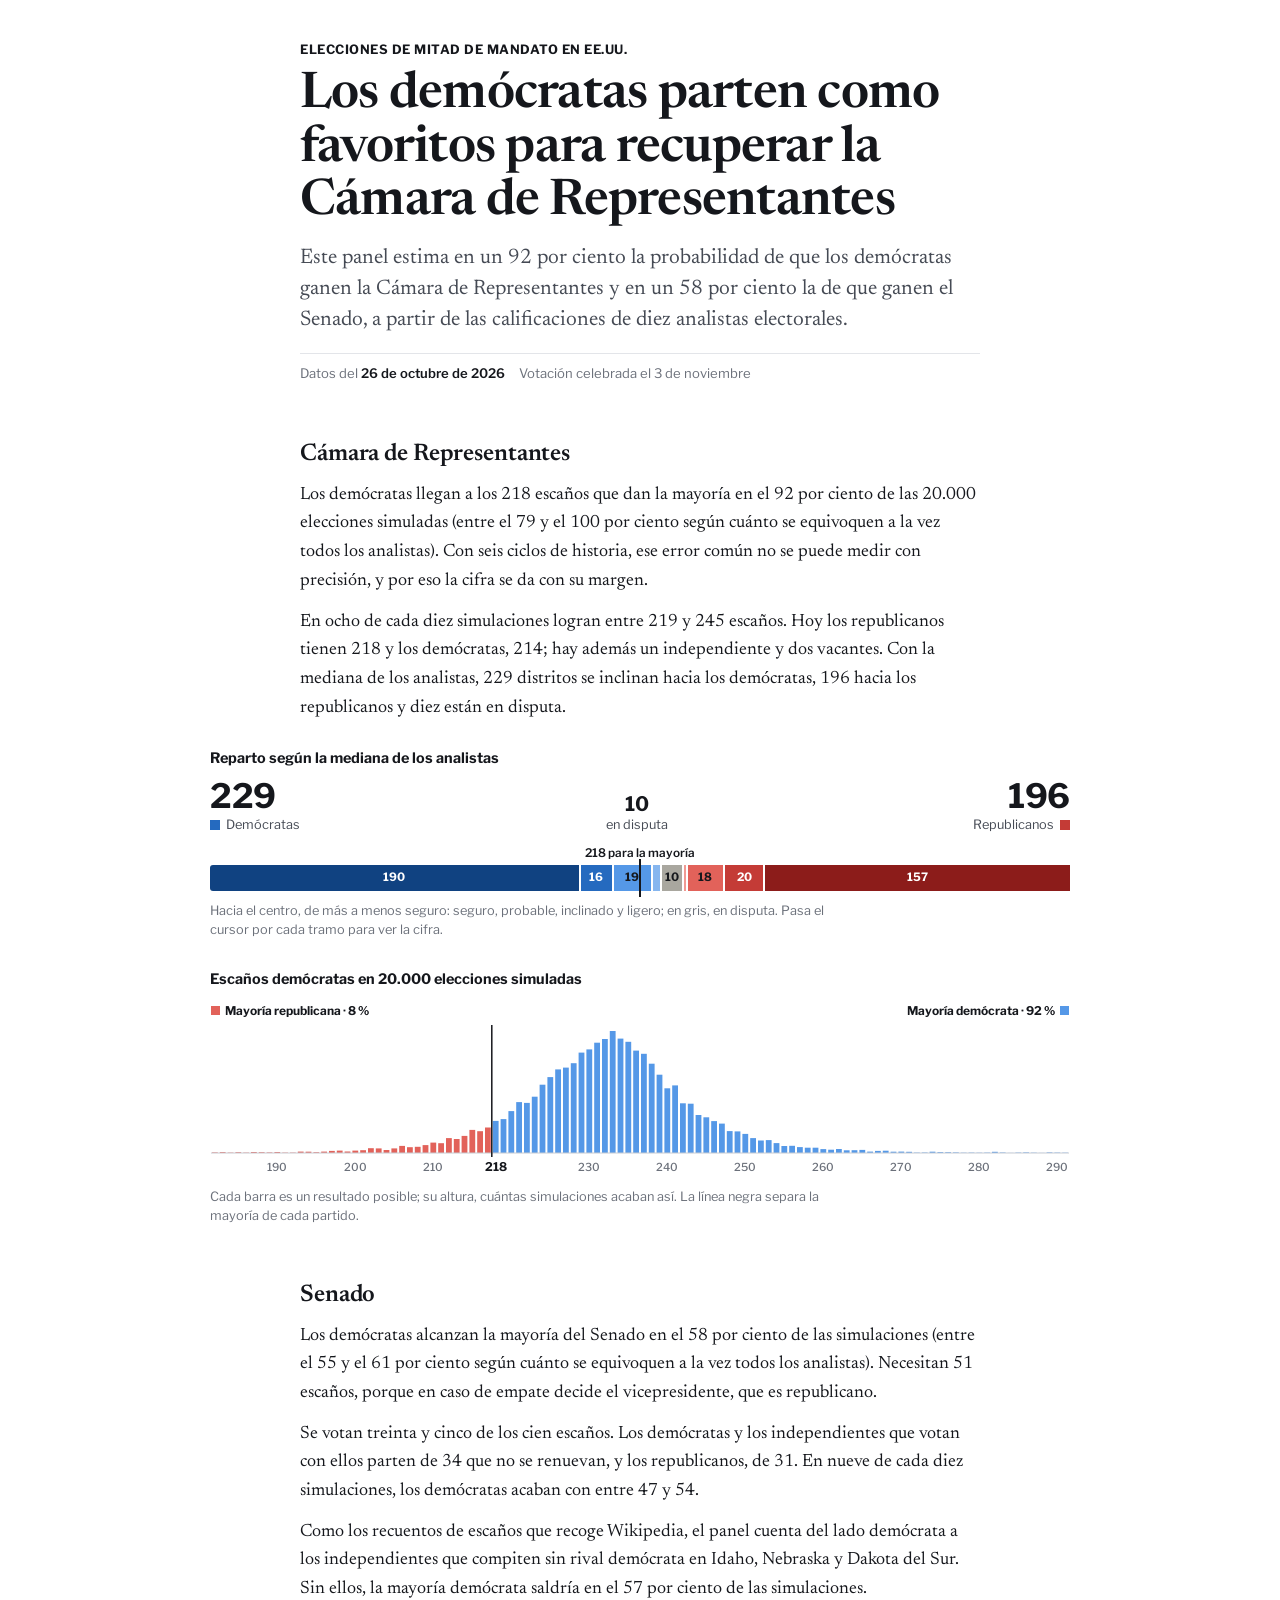
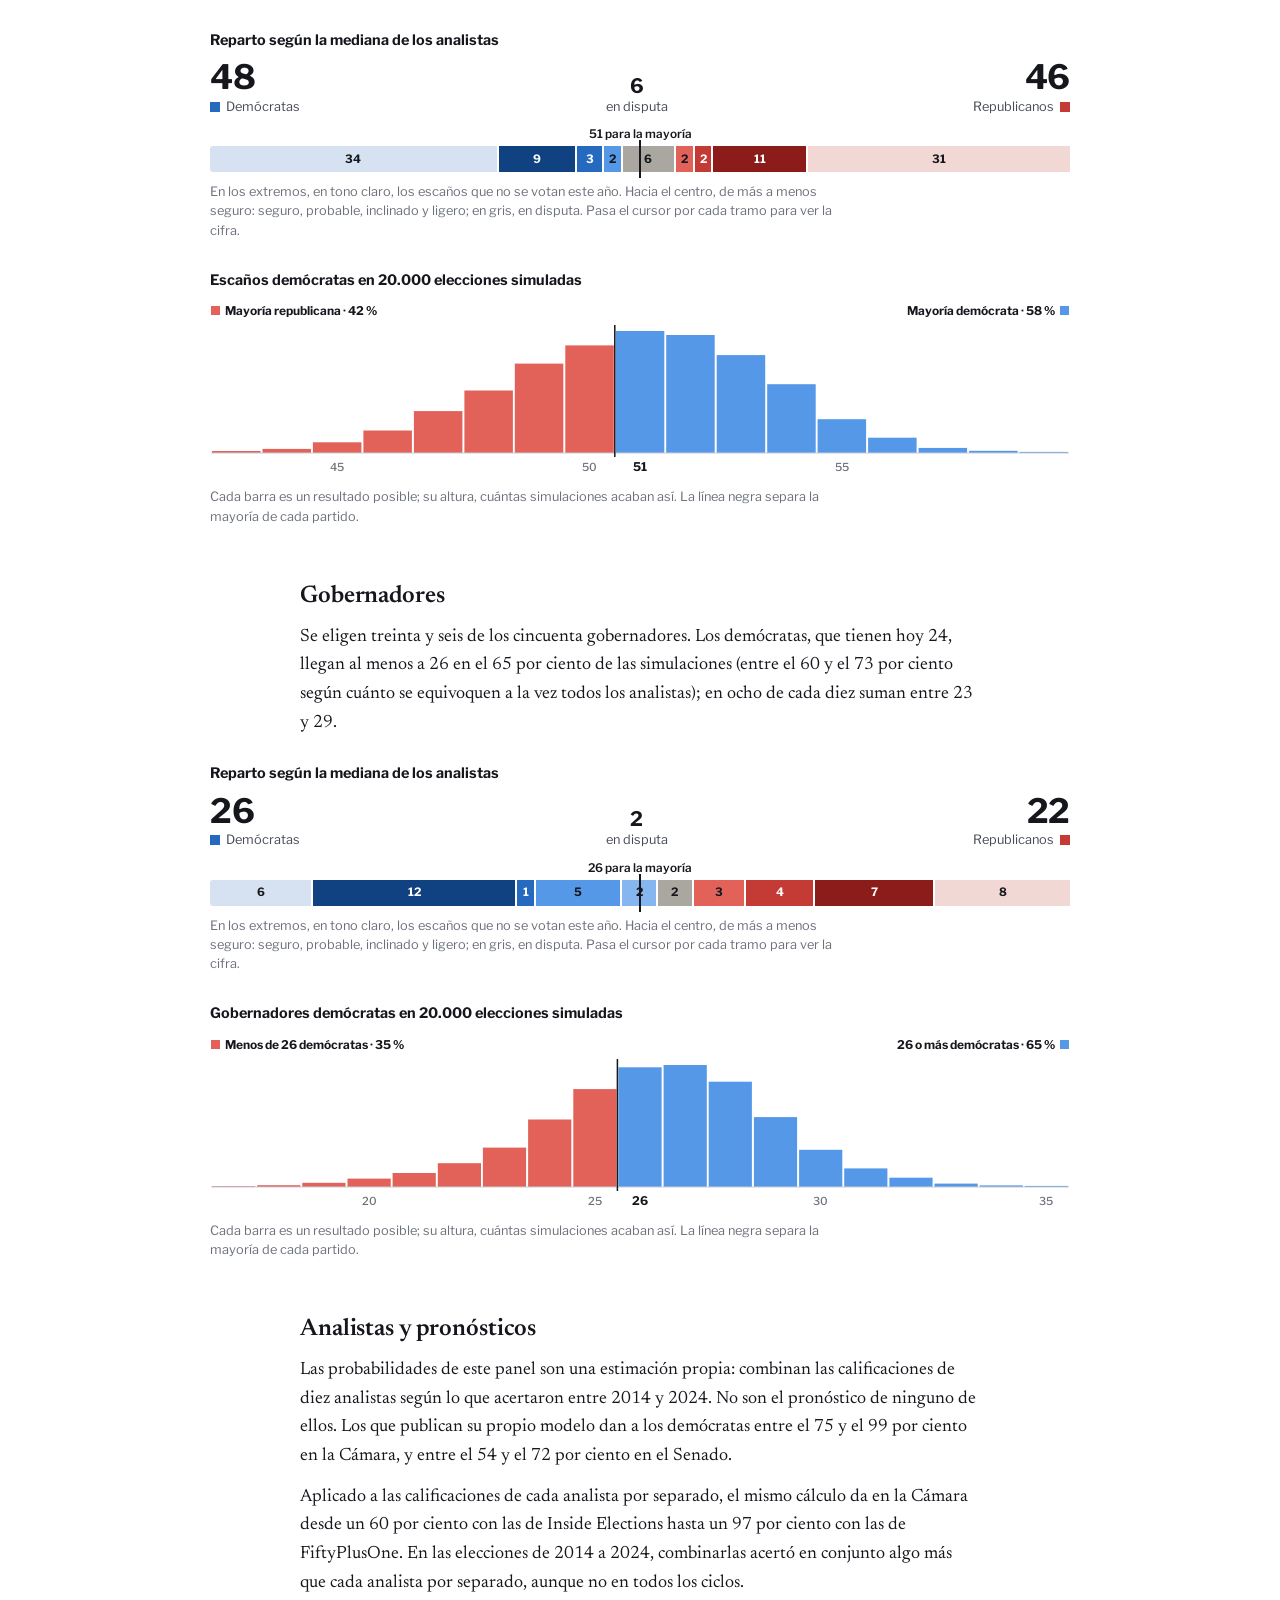
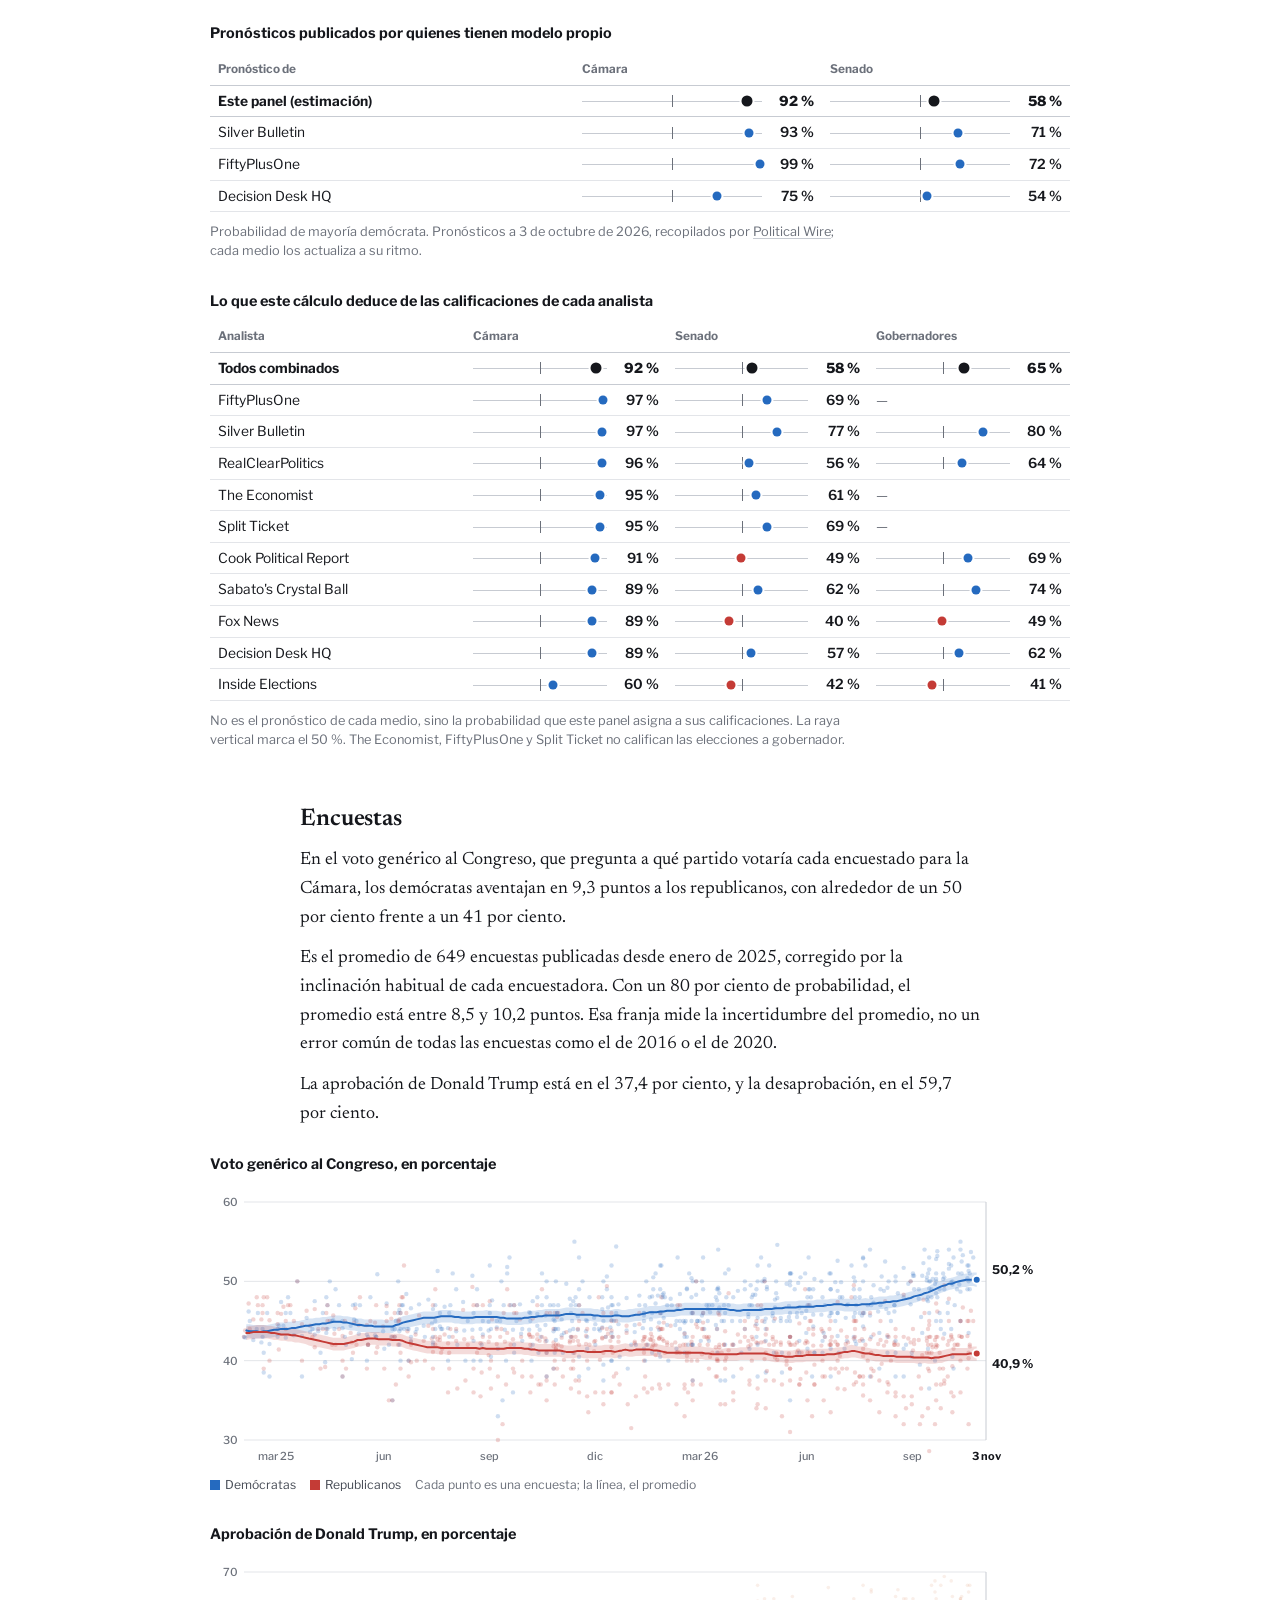
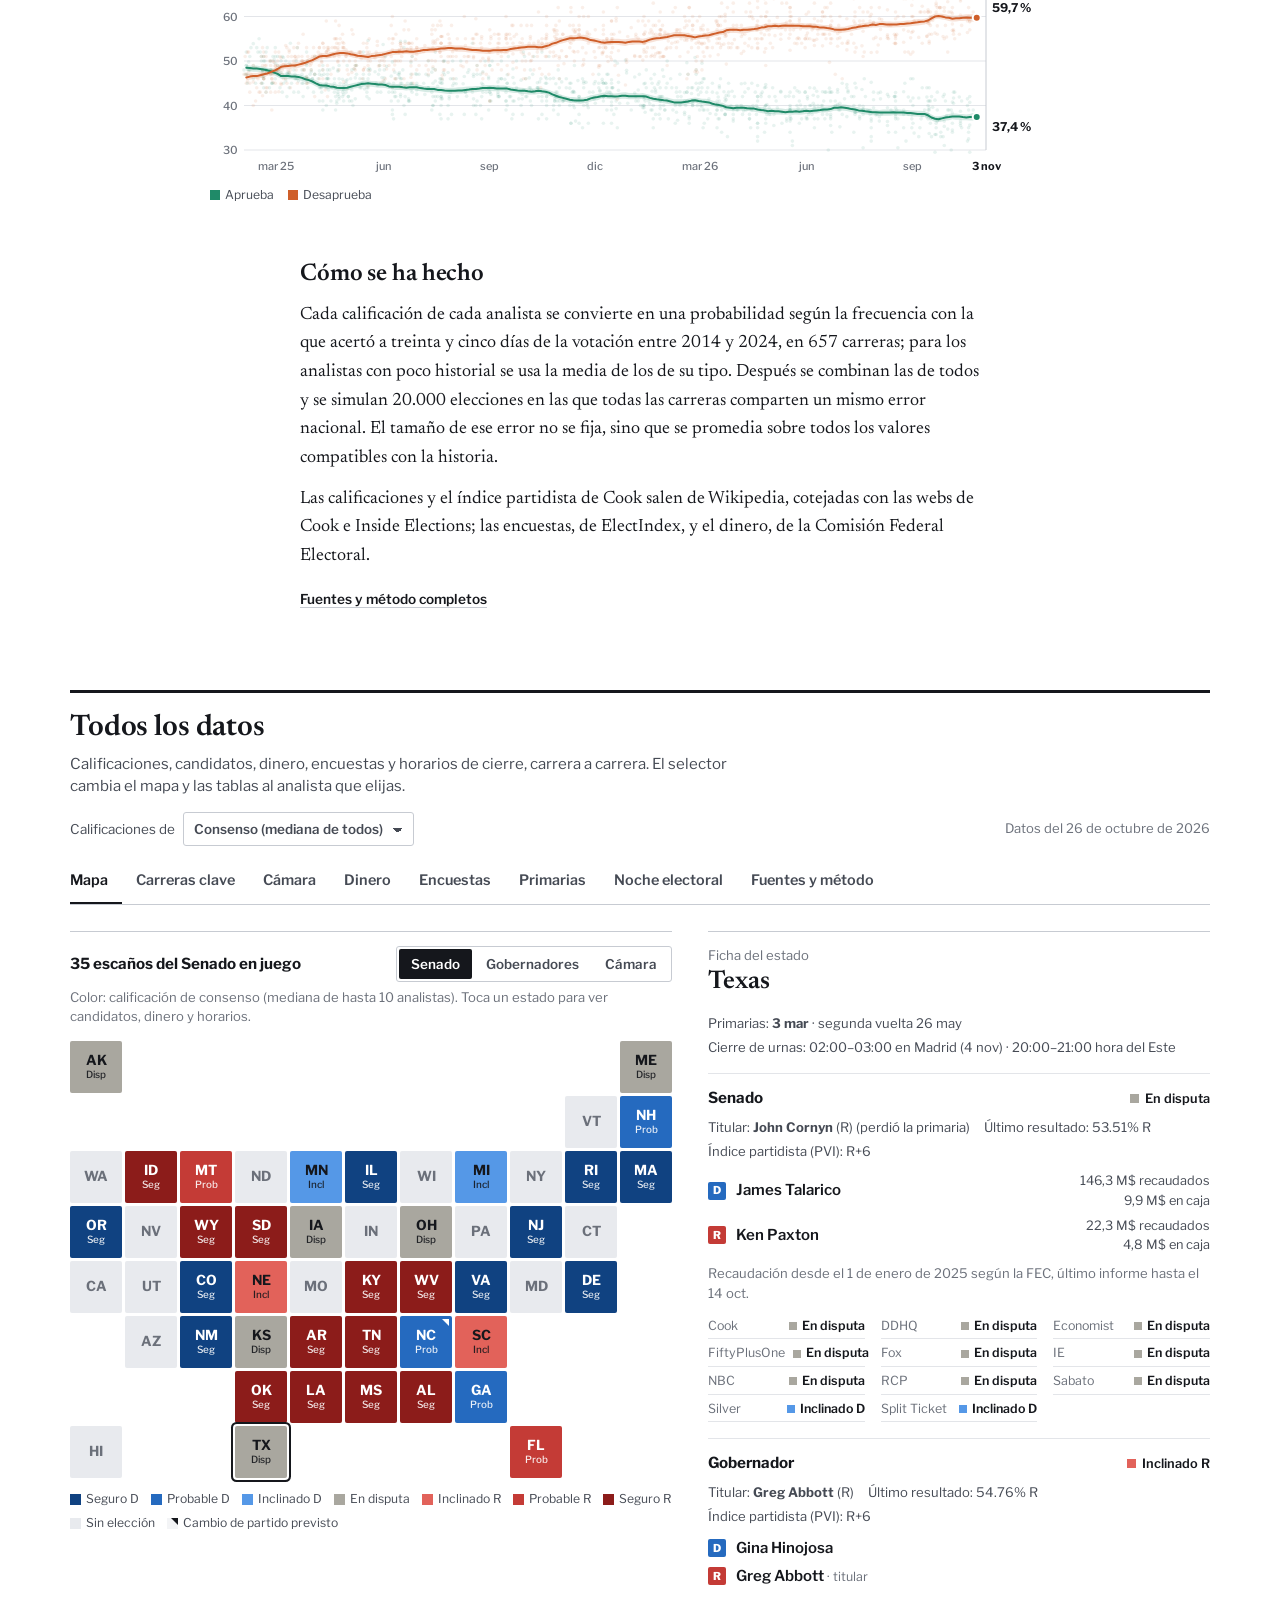
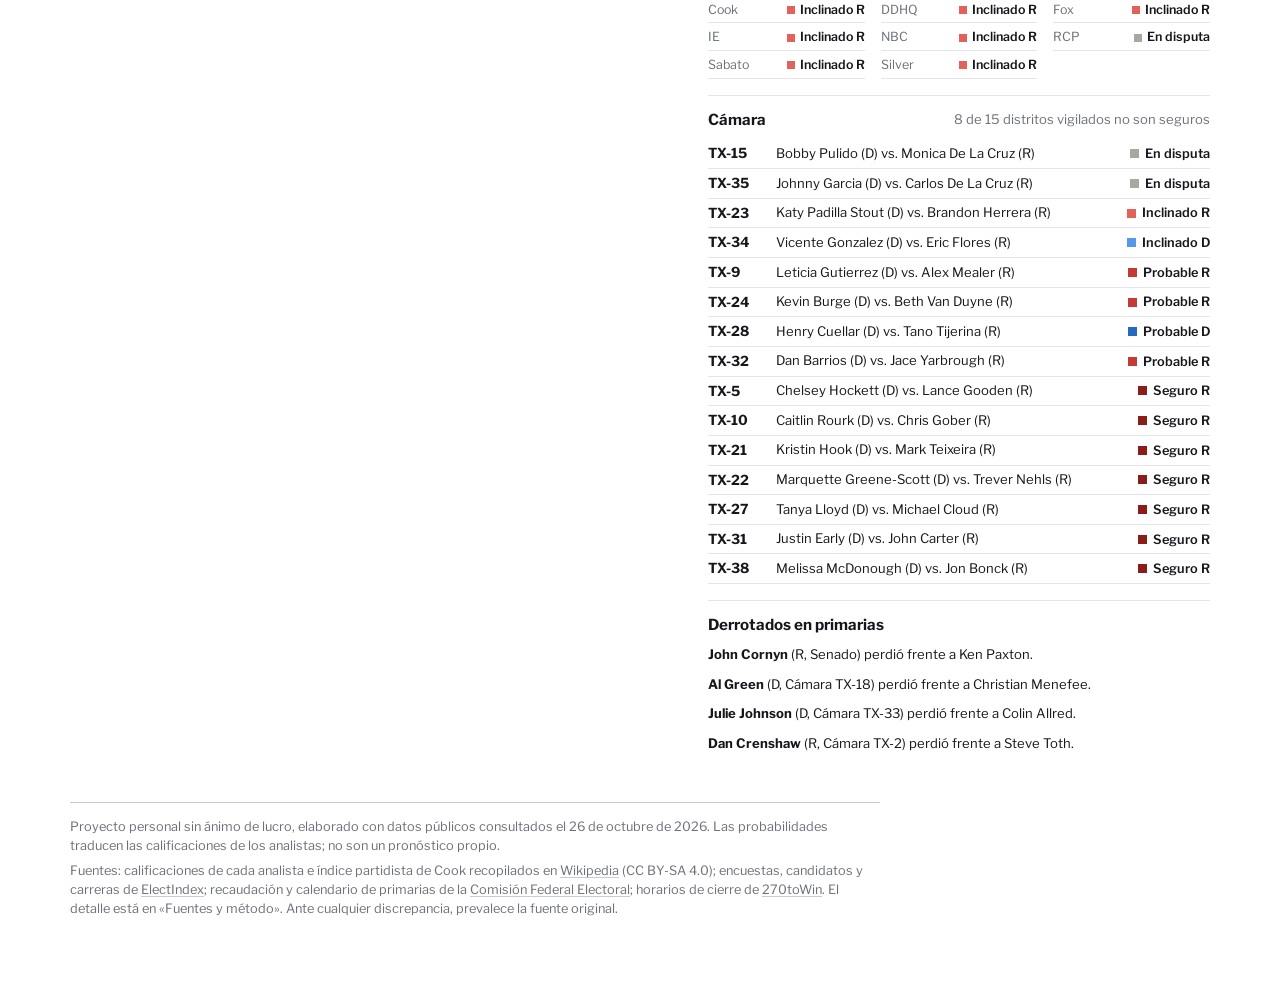
==== midterms/index.html @ facf12f6 "Midterms 2026: datos del 2026-10-26" ====
<!doctype html><html lang="es"><head><meta charset="utf-8"><meta name="viewport" content="width=device-width,initial-scale=1">
<title>Midterms 2026</title>
<link rel="preconnect" href="https://fonts.googleapis.com">
<link rel="preconnect" href="https://fonts.gstatic.com" crossorigin>
<link rel="stylesheet" href="https://fonts.googleapis.com/css2?family=Libre+Franklin:ital,wght@0,400..800;1,400&family=Newsreader:ital,opsz,wght@0,6..72,400..700;1,6..72,400..500&display=swap">
<style>
/* Layout: a newspaper reading column on white (headline, dek, one annotated figure per chamber, the analysts compared, polls), then a full-width data desk with tabs. Serif for the story; Franklin, the US election-graphics face, for every number, label and table. */
:root {
  --bg: #ffffff; --surface: #ffffff; --wash: #f3f4f6; --ink: #15171c; --ink-2: #454a54; --muted: #6b707a;
  --line: #e3e5e9; --line-2: #c7cbd2;
  --sd: #104281; --ld: #256abf; --nd: #5598e7; --td: #86b6ef; --tu: #a9a79f; --tr: #f09a93; --nr: #e2625a; --lr: #c43b36; --sr: #8c1c1a;
  --sd-t: #fff; --ld-t: #fff; --nd-t: #15171c; --td-t: #15171c; --tu-t: #15171c; --tr-t: #15171c; --nr-t: #15171c; --lr-t: #fff; --sr-t: #fff;
  --nu-d: #d6e1f1; --nu-r: #f2d8d5; --nu-t: #15171c;
  --none: #e8eaee; --none-t: #6b707a;
  --dem: #256abf; --rep: #c43b36; --ind: #7a7466; --pty-t: #fff;
  --q1: #f1e4c0; --q2: #dfbf73; --q3: #b5872c; --q4: #765612; --q1-t: #15171c; --q2-t: #15171c; --q3-t: #fff; --q4-t: #fff;
  --appr: #1f8a68; --disap: #cf5f2a;
  --font-story: "Newsreader", Georgia, "Times New Roman", serif;
  --font-ui: "Libre Franklin", "Franklin Gothic Medium", "Helvetica Neue", Arial, sans-serif;
  --col: 680px; --fig: 860px; --wide: 1180px;
}
@media (prefers-color-scheme: dark) {
  :root:not([data-theme="light"]) {
    --bg: #121419; --surface: #121419; --wash: #1a1d23; --ink: #eceef2; --ink-2: #b4b9c3; --muted: #8d939e;
    --line: #262a32; --line-2: #3b404a;
    --sd: #9ec5f4; --ld: #5598e7; --nd: #2a78d6; --td: #1c5cab; --tu: #77756d; --tr: #8f2623; --nr: #c23a35; --lr: #e5625a; --sr: #f4a8a1;
    --sd-t: #121419; --ld-t: #121419; --nd-t: #fff; --td-t: #fff; --tu-t: #121419; --tr-t: #fff; --nr-t: #fff; --lr-t: #121419; --sr-t: #121419;
    --nu-d: #1d2a3f; --nu-r: #3b2120; --nu-t: #eceef2;
    --none: #1f2329; --none-t: #8d939e;
    --dem: #5598e7; --rep: #e5625a; --ind: #a39d8d; --pty-t: #121419;
    --q1: #3a3121; --q2: #6a5427; --q3: #a9832f; --q4: #e3c47e; --q1-t: #eceef2; --q2-t: #eceef2; --q3-t: #121419; --q4-t: #121419;
    --appr: #2fae84; --disap: #e0763f;
    color-scheme: dark;
  }
}
:root[data-theme="dark"] {
  --bg: #121419; --surface: #121419; --wash: #1a1d23; --ink: #eceef2; --ink-2: #b4b9c3; --muted: #8d939e;
  --line: #262a32; --line-2: #3b404a;
  --sd: #9ec5f4; --ld: #5598e7; --nd: #2a78d6; --td: #1c5cab; --tu: #77756d; --tr: #8f2623; --nr: #c23a35; --lr: #e5625a; --sr: #f4a8a1;
  --sd-t: #121419; --ld-t: #121419; --nd-t: #fff; --td-t: #fff; --tu-t: #121419; --tr-t: #fff; --nr-t: #fff; --lr-t: #121419; --sr-t: #121419;
  --nu-d: #1d2a3f; --nu-r: #3b2120; --nu-t: #eceef2;
  --none: #1f2329; --none-t: #8d939e;
  --dem: #5598e7; --rep: #e5625a; --ind: #a39d8d; --pty-t: #121419;
  --q1: #3a3121; --q2: #6a5427; --q3: #a9832f; --q4: #e3c47e; --q1-t: #eceef2; --q2-t: #eceef2; --q3-t: #121419; --q4-t: #121419;
  --appr: #2fae84; --disap: #e0763f;
  color-scheme: dark;
}

* { box-sizing: border-box; }
body { background: var(--bg); color: var(--ink); font: 400 15px/1.5 var(--font-ui); -webkit-font-smoothing: antialiased; }
.wrap { max-width: var(--wide); margin: 0 auto; padding-inline: 20px; padding-block: 32px 64px; }
h1, h2, h3, h4 { margin: 0; text-wrap: balance; }
h2 { font-family: var(--font-story); font-weight: 600; font-size: 1.5rem; line-height: 1.2; letter-spacing: -.005em; }
h3 { font-family: var(--font-ui); font-weight: 700; font-size: .95rem; line-height: 1.3; }
p { margin: 0; }
a { color: inherit; text-underline-offset: 2px; text-decoration-color: var(--line-2); }
a:hover { text-decoration-color: currentColor; }
button, select, input { font: inherit; color: inherit; }
:focus-visible { outline: 2px solid var(--ink); outline-offset: 2px; }
.eyebrow { font-size: .74rem; font-weight: 700; letter-spacing: .05em; text-transform: uppercase; color: var(--muted); }
.muted { color: var(--muted); }
.small { font-size: .82rem; }
.num { font-variant-numeric: tabular-nums; }
.lede { color: var(--ink-2); max-width: 68ch; }

/* ---------- The story ---------- */
.story { max-width: var(--fig); margin: 0 auto; }
.col { max-width: var(--col); margin-inline: auto; }
.kicker { font-size: .8rem; font-weight: 700; letter-spacing: .04em; text-transform: uppercase; color: var(--ink); }
.story h1 { font-family: var(--font-story); font-optical-sizing: auto; font-weight: 600; font-size: clamp(2rem, 5vw, 3.15rem); line-height: 1.06; letter-spacing: -.015em; margin-top: 10px; }
.dek { font-family: var(--font-story); font-size: clamp(1.12rem, 2.2vw, 1.32rem); line-height: 1.45; color: var(--ink-2); margin-top: 14px; }
.byline { display: flex; flex-wrap: wrap; gap: 4px 14px; font-size: .82rem; color: var(--muted); margin-top: 18px; padding-top: 10px; border-top: 1px solid var(--line); }
.byline b { color: var(--ink); font-weight: 600; }
.sec { margin-top: 56px; }
.sec h2 { margin-bottom: 4px; }
.prose p { font-family: var(--font-story); font-size: 1.12rem; line-height: 1.6; margin-top: 12px; }
.prose p b { font-weight: 600; }
.fig { margin-top: 26px; display: grid; gap: 10px; }
.fig + .fig { margin-top: 30px; }
.fig-t { font-weight: 700; font-size: .9rem; }
.fig-n { font-size: .8rem; color: var(--muted); max-width: 72ch; }
.howto { margin-top: 18px; background: none; border: 0; padding: 0; font-weight: 600; font-size: .85rem; text-decoration: underline; text-decoration-color: var(--line-2); text-underline-offset: 3px; cursor: pointer; }
.howto:hover { text-decoration-color: currentColor; }

/* Seat tally + bar */
.tally { display: grid; grid-template-columns: auto minmax(0,1fr) auto; align-items: end; gap: 8px; }
.tally .side { display: grid; }
.tally .side.r { text-align: right; justify-items: end; }
.tally .n { font-weight: 700; font-size: 2.1rem; line-height: 1; letter-spacing: -.01em; }
.tally .who { font-size: .8rem; color: var(--ink-2); display: inline-flex; align-items: center; gap: 6px; margin-top: 2px; }
.tally .mid { text-align: center; font-size: .8rem; color: var(--ink-2); }
.tally .mid b { display: block; font-size: 1.25rem; line-height: 1.1; color: var(--ink); }
.sw { width: 10px; height: 10px; display: inline-block; flex: none; }
.sw.d { background: var(--ld); } .sw.r { background: var(--lr); } .sw.t { background: var(--tu); } .sw.i { background: var(--ind); }
.sbwrap { position: relative; padding-top: 20px; }
.mtag { position: absolute; top: 0; transform: translateX(-50%); font-size: .74rem; font-weight: 600; white-space: nowrap; }
.seatbar { position: relative; display: flex; gap: 2px; height: 26px; background: var(--surface); }
.seg { flex-basis: 0; min-width: 2px; display: grid; place-items: center; font-size: .72rem; font-weight: 700; font-variant-numeric: tabular-nums; position: relative; cursor: default; }
.seg:first-child { border-radius: 3px 0 0 3px; } .seg:last-child { border-radius: 0 3px 3px 0; }
.seg.tight b { visibility: hidden; }
.seg.nu-d { background: var(--nu-d); color: var(--nu-t); } .seg.nu-r { background: var(--nu-r); color: var(--nu-t); }
.half { position: absolute; top: -6px; bottom: -6px; width: 2px; background: var(--ink); transform: translateX(-1px); pointer-events: none; }
.bar-key { display: flex; flex-wrap: wrap; gap: 4px 14px; font-size: .76rem; color: var(--ink-2); }
.bar-key .k { display: inline-flex; align-items: center; gap: 5px; }
.fallback { font-size: .76rem; color: var(--muted); }

/* Histogram and other SVG charts */
.chart { position: relative; width: 100%; }
.chart svg { display: block; width: 100%; height: auto; overflow: visible; }
.chart text { fill: var(--muted); font: 500 11px var(--font-ui); font-variant-numeric: tabular-nums; }
.chart .lbl { fill: var(--ink); font-weight: 700; font-size: 12px; }
.chart .lbl2 { fill: var(--ink-2); font-size: 11px; }
.chart .grid { stroke: var(--line); stroke-width: 1; }
.chart .axis { stroke: var(--line-2); stroke-width: 1; }
.chart .hit { fill: transparent; }
.chart .hit:hover + .bar, .chart .bar:hover { opacity: .8; }

/* Analysts compared */
.ptable { width: 100%; border-collapse: collapse; font-size: .86rem; }
.ptable th { text-align: left; font-size: .74rem; font-weight: 700; color: var(--muted); padding: 6px 8px; border-bottom: 1px solid var(--line-2); }
.ptable td { padding: 5px 8px; border-bottom: 1px solid var(--line); }
.ptable td:first-child { white-space: nowrap; }
.ptable tr.cons td { font-weight: 700; border-bottom: 1px solid var(--line-2); }
.pb { display: grid; grid-template-columns: minmax(48px,1fr) 3.2em; gap: 8px; align-items: center; }
.pb b { text-align: right; font-weight: 600; font-variant-numeric: tabular-nums; }
.cons .pb b { font-weight: 800; }
.trk { position: relative; height: 12px; }
.trk::before { content: ""; position: absolute; left: 0; right: 0; top: 50%; height: 1px; background: var(--line-2); }
.trk::after { content: ""; position: absolute; left: 50%; top: 0; bottom: 0; width: 1px; background: var(--muted); }
.trk i { position: absolute; top: 50%; width: 9px; height: 9px; border-radius: 50%; transform: translate(-50%,-50%); box-shadow: 0 0 0 2px var(--bg); z-index: 1; }
.trk i.d { background: var(--dem); } .trk i.r { background: var(--rep); }
.cons .trk i { width: 11px; height: 11px; background: var(--ink); }
.na { color: var(--muted); }
.nm-s { display: none; }

/* ---------- Data desk ---------- */
.desk { margin-top: 80px; border-top: 3px solid var(--ink); padding-top: 18px; }
.desk-head { display: grid; gap: 6px; max-width: 72ch; }
.desk-head h2 { font-size: 1.85rem; }
.toolbar { display: flex; flex-wrap: wrap; gap: 10px 18px; align-items: center; justify-content: space-between; padding-block: 14px 12px; }
.toolbar label { font-size: .84rem; color: var(--ink-2); display: inline-flex; gap: 8px; align-items: center; }
select { background: var(--surface); border: 1px solid var(--line-2); border-radius: 3px; padding: 6px 30px 6px 10px; appearance: none; background-image: linear-gradient(45deg, transparent 50%, var(--ink-2) 50%), linear-gradient(135deg, var(--ink-2) 50%, transparent 50%); background-position: calc(100% - 15px) 55%, calc(100% - 10px) 55%; background-size: 5px 5px; background-repeat: no-repeat; font-weight: 600; cursor: pointer; }
.stamp { font-size: .82rem; color: var(--muted); }
.tabs { position: sticky; top: env(safe-area-inset-top, 0px); z-index: 20; background: var(--bg); display: flex; gap: 0; overflow-x: auto; scrollbar-width: none; border-bottom: 1px solid var(--line-2); }
.tabs::-webkit-scrollbar { display: none; }
.tab { background: none; border: 0; padding: 12px 14px 10px; font-weight: 600; font-size: .9rem; color: var(--ink-2); cursor: pointer; white-space: nowrap; border-bottom: 3px solid transparent; margin-bottom: -1px; }
.tab:first-child { padding-left: 0; }
.tab:hover { color: var(--ink); }
.tab[aria-selected="true"] { color: var(--ink); border-bottom-color: var(--ink); }
.panel { padding-top: 26px; display: grid; gap: 36px; }
.panel-head { display: grid; gap: 8px; }
.card { border-top: 1px solid var(--line-2); padding-top: 14px; min-width: 0; }
.card > h3 + * { margin-top: 10px; }
.seg-ctl { display: inline-flex; border: 1px solid var(--line-2); border-radius: 3px; padding: 2px; gap: 2px; }
.seg-ctl button { border: 0; background: none; padding: 5px 12px; border-radius: 2px; font-weight: 600; font-size: .84rem; cursor: pointer; color: var(--ink-2); }
.seg-ctl button[aria-pressed="true"] { background: var(--ink); color: var(--bg); }
.row { display: flex; flex-wrap: wrap; gap: 10px 16px; align-items: center; }
.row.between { justify-content: space-between; }

/* Rating fills (shared) */
.r-sd { background: var(--sd); color: var(--sd-t); } .r-ld { background: var(--ld); color: var(--ld-t); } .r-nd { background: var(--nd); color: var(--nd-t); } .r-td { background: var(--td); color: var(--td-t); }
.r-tu { background: var(--tu); color: var(--tu-t); }
.r-tr { background: var(--tr); color: var(--tr-t); } .r-nr { background: var(--nr); color: var(--nr-t); } .r-lr { background: var(--lr); color: var(--lr-t); } .r-sr { background: var(--sr); color: var(--sr-t); }
.r-none { background: var(--none); color: var(--none-t); }
.r-q1 { background: var(--q1); color: var(--q1-t); } .r-q2 { background: var(--q2); color: var(--q2-t); } .r-q3 { background: var(--q3); color: var(--q3-t); } .r-q4 { background: var(--q4); color: var(--q4-t); }
.chip { display: inline-flex; align-items: center; gap: 6px; font-size: .8rem; font-weight: 600; white-space: nowrap; color: var(--ink); }
.chip .sw { width: 9px; height: 9px; }
.pty { display: inline-grid; place-items: center; width: 18px; height: 18px; border-radius: 2px; font-size: .68rem; font-weight: 800; flex: none; color: var(--pty-t); }
.pty.D { background: var(--dem); } .pty.R { background: var(--rep); } .pty.I { background: var(--ind); }

/* Map */
.mapgrid { display: grid; grid-template-columns: minmax(0, 1.2fr) minmax(0, 1fr); gap: 36px; align-items: start; }
.tiles { display: grid; grid-template-columns: repeat(11, minmax(0, 1fr)); gap: 3px; margin-top: 14px; }
.tile { aspect-ratio: 1; border: 0; border-radius: 2px; display: grid; place-items: center; align-content: center; cursor: pointer; position: relative; font-weight: 700; font-size: clamp(.62rem, 1.3vw, .86rem); line-height: 1; padding: 0; max-width: 100%; }
.tile small { display: block; font-size: .72em; font-weight: 500; opacity: .9; margin-top: 2px; }
.tile:hover { filter: brightness(1.06); }
.tile[aria-pressed="true"] { box-shadow: 0 0 0 2px var(--bg), 0 0 0 4px var(--ink); z-index: 2; }
.tile.flip::after { content: ""; position: absolute; top: 3px; right: 3px; width: 0; height: 0; border-top: 7px solid currentColor; border-left: 7px solid transparent; }
.legend { display: flex; flex-wrap: wrap; gap: 6px 12px; font-size: .76rem; color: var(--ink-2); margin-top: 12px; align-items: center; }
.legend .k { display: inline-flex; align-items: center; gap: 5px; }
.legend .sw { width: 11px; height: 11px; }
.flipkey { width: 11px; height: 11px; display: inline-block; background: var(--wash); position: relative; }
.flipkey::after { content: ""; position: absolute; top: 0; right: 0; border-top: 7px solid var(--ink); border-left: 7px solid transparent; }
.dossier { display: grid; gap: 16px; border-top: 1px solid var(--line-2); padding-top: 14px; }
.dossier h2 { font-size: 1.6rem; }
.dossier .meta { display: flex; flex-wrap: wrap; gap: 4px 14px; font-size: .82rem; color: var(--ink-2); }
.race { border-top: 1px solid var(--line); padding-top: 14px; display: grid; gap: 10px; }
.race .top { display: flex; justify-content: space-between; align-items: center; gap: 10px; flex-wrap: wrap; }
.cands { display: grid; gap: 6px; }
.cand { display: grid; grid-template-columns: auto minmax(0,1fr) auto; gap: 10px; align-items: center; }
.cand .nm { font-weight: 600; min-width: 0; }
.cand .nm small { font-weight: 400; color: var(--muted); }
.cand .money { text-align: right; font-size: .8rem; color: var(--ink-2); font-variant-numeric: tabular-nums; }
.raters { display: grid; grid-template-columns: repeat(auto-fill, minmax(150px, 1fr)); gap: 2px 16px; font-size: .78rem; }
.raters .rt { display: flex; justify-content: space-between; gap: 8px; padding-block: 3px; border-bottom: 1px solid var(--line); }
.raters .rt .who { color: var(--muted); }
.raters .rt .what { display: inline-flex; align-items: center; gap: 5px; font-weight: 600; white-space: nowrap; }
.raters .rt .sw { width: 8px; height: 8px; }
.hlist { display: grid; gap: 0; }
.hrow { display: grid; grid-template-columns: 58px minmax(0,1fr) auto; gap: 10px; align-items: center; font-size: .86rem; padding-block: 4px; border-bottom: 1px solid var(--line); }
.hrow .c { font-weight: 700; font-variant-numeric: tabular-nums; }

/* Tables */
.scroll-x { overflow-x: auto; }
table { border-collapse: collapse; width: 100%; font-size: .85rem; }
th { text-align: left; font-size: .74rem; font-weight: 700; color: var(--muted); padding: 8px 8px; border-bottom: 1px solid var(--line-2); white-space: nowrap; background: var(--bg); }
td { padding: 6px 8px; border-bottom: 1px solid var(--line); vertical-align: middle; }
.matrix td.cell { padding: 2px 1px; text-align: center; }
.matrix td.cell span { display: block; font-size: .68rem; font-weight: 700; padding: 4px 0; min-width: 40px; }
.matrix th.rt { text-align: center; }
.matrix td.st { font-weight: 700; white-space: nowrap; position: sticky; left: 0; background: var(--bg); }
.matrix .vs { font-size: .8rem; color: var(--ink-2); white-space: nowrap; }
.matrix .cons span { box-shadow: inset 0 0 0 2px var(--ink); }
tr.clickable { cursor: pointer; }
tr.clickable:hover td { background: var(--wash); }

/* Rater comparison (House tab) */
.rbars { display: grid; gap: 12px; }
.rbar { display: grid; grid-template-columns: 150px minmax(0,1fr) 200px; gap: 12px; align-items: center; }
.rbar .nm { font-size: .84rem; font-weight: 600; }
.rbar .ct { font-size: .8rem; color: var(--ink-2); font-variant-numeric: tabular-nums; text-align: right; }
.rbar.cons .nm { font-weight: 800; }
.twocol { display: grid; grid-template-columns: minmax(0,1fr) minmax(0,1fr); gap: 36px; }
.redis { display: grid; gap: 4px; }
.redis .rw { display: grid; grid-template-columns: 136px repeat(3, minmax(0,1fr)); gap: 8px; align-items: center; font-size: .82rem; }
.redis .hd { font-size: .74rem; color: var(--muted); font-weight: 700; }
.dv { position: relative; height: 16px; }
.dv::before { content: ""; position: absolute; left: 50%; top: -2px; bottom: -2px; width: 1px; background: var(--line-2); }
.dv i { position: absolute; top: 3px; height: 10px; }
.dv i.pos { border-radius: 0 2px 2px 0; } .dv i.neg { border-radius: 2px 0 0 2px; }
.dv em { position: absolute; top: -1px; font-style: normal; font-size: .72rem; font-weight: 700; font-variant-numeric: tabular-nums; }
.redis .rw.total { border-top: 1px solid var(--line-2); padding-top: 6px; margin-top: 4px; font-weight: 700; }
.redis .rw.total .tn { text-align: center; font-variant-numeric: tabular-nums; }
.gsv { max-width: 440px; display: block; }
.gsv text { font-size: 9px; fill: var(--muted); font-family: var(--font-ui); }
.gsv .grid { stroke: var(--line); }
.gstates { display: grid; grid-template-columns: repeat(auto-fill, minmax(260px, 1fr)); gap: 10px 24px; }
.gstate { display: grid; gap: 3px; font-size: .84rem; }
.gstrip { display: grid; grid-template-columns: 34px minmax(0,1fr); gap: 6px; align-items: center; }
.gtrack { position: relative; height: 14px; background: linear-gradient(var(--line-2), var(--line-2)) 50% 0 / 1px 100% no-repeat; }
.gtrack i { position: absolute; top: 50%; width: 7px; height: 7px; border-radius: 50%; transform: translate(-50%,-50%); opacity: .75; }
.gtrack i.d { background: var(--dem); } .gtrack i.r { background: var(--rep); } .gtrack i.t { background: var(--tu); }
.filters { display: flex; flex-wrap: wrap; gap: 10px; align-items: center; }
input[type="search"] { background: var(--surface); border: 1px solid var(--line-2); border-radius: 3px; padding: 6px 10px; min-width: 0; width: 240px; max-width: 100%; }
.tbox { max-height: 560px; overflow: auto; border-block: 1px solid var(--line); }
.tbox th { position: sticky; top: 0; z-index: 1; }

/* Tooltip, stats, poll strips */
.tip { position: fixed; z-index: 50; pointer-events: none; background: var(--ink); color: var(--bg); padding: 7px 10px; border-radius: 2px; font-size: .78rem; line-height: 1.45; max-width: 280px; opacity: 0; transition: opacity .08s; }
.tip b { font-weight: 700; }
.tip .tsw { display: inline-block; width: 8px; height: 8px; margin-right: 6px; }
.stats { display: grid; grid-template-columns: repeat(3, minmax(0,1fr)); gap: 16px 24px; }
.stat { display: grid; gap: 2px; align-content: start; }
.stat .v { font-weight: 700; font-size: 1.55rem; line-height: 1.1; letter-spacing: -.01em; }
.stat .l { font-size: .82rem; color: var(--ink-2); }
.agg { display: grid; gap: 6px; }
.agg .a { display: grid; grid-template-columns: 150px minmax(0,1fr) 60px; gap: 10px; align-items: center; font-size: .84rem; }
.agg .track { position: relative; height: 14px; }
.agg .track::before { content: ""; position: absolute; left: 0; right: 0; top: 50%; height: 1px; background: var(--line); }
.agg .dot { position: absolute; top: 50%; width: 10px; height: 10px; border-radius: 50%; background: var(--dem); transform: translate(-50%,-50%); box-shadow: 0 0 0 2px var(--bg); }
.agg .a.me .nm { font-weight: 800; }
.agg .a.me .dot { background: var(--ink); }
.agg .ci { position: absolute; top: 50%; height: 4px; background: var(--ink); opacity: .25; transform: translateY(-50%); }
.he .track::after { content: ""; position: absolute; left: 50%; top: 0; bottom: 0; width: 1px; background: var(--line-2); }
.he .dot.R { background: var(--rep); }
.he .nm { overflow: hidden; text-overflow: ellipsis; white-space: nowrap; }

/* Primaries */
.months { display: grid; grid-template-columns: repeat(7, minmax(0,1fr)); gap: 14px; }
.month { display: grid; gap: 8px; align-content: start; min-width: 0; }
.month h4 { font-size: .9rem; font-weight: 700; border-bottom: 2px solid var(--ink); padding-bottom: 4px; text-transform: capitalize; }
.pday { display: grid; gap: 4px; }
.pday .d { font-size: .74rem; color: var(--muted); font-weight: 600; }
.stchips { display: flex; flex-wrap: wrap; gap: 3px; }
.stc { border: 1px solid var(--line-2); background: var(--surface); border-radius: 2px; padding: 1px 5px; font-size: .74rem; font-weight: 700; cursor: pointer; line-height: 1.5; }
.stc:hover { border-color: var(--ink); }
.stc.key { background: var(--ink); color: var(--bg); border-color: var(--ink); }
.stc .ro { font-weight: 500; opacity: .75; }
.defeats { display: grid; grid-template-columns: repeat(2, minmax(0,1fr)); gap: 0 32px; }
.dft { display: grid; grid-template-columns: auto minmax(0,1fr); gap: 10px; align-items: start; font-size: .88rem; padding-block: 8px; border-bottom: 1px solid var(--line); }
.dft .w { font-weight: 700; }
.dft .by { color: var(--ink-2); font-size: .82rem; }

/* Election night */
.night { display: grid; gap: 0; }
.hour { display: grid; grid-template-columns: 120px minmax(0,1fr); gap: 16px; padding-block: 10px; border-bottom: 1px solid var(--line); align-items: start; }
.hour .t { display: grid; }
.hour .t b { font-size: 1.35rem; font-weight: 700; line-height: 1.05; }
.hour .t span { font-size: .74rem; color: var(--muted); }
.nchips { display: flex; flex-wrap: wrap; gap: 6px; }
.nc { display: inline-flex; align-items: center; gap: 5px; border: 1px solid var(--line-2); border-radius: 2px; padding: 2px 7px; font-size: .8rem; background: var(--surface); cursor: pointer; }
.nc b { font-weight: 800; }
.nc .tg { font-size: .7rem; font-weight: 600; color: var(--ink-2); }
.nc .tg::before { content: "· "; color: var(--muted); }
.nc.key { border-color: var(--ink); }
.nc .split { color: var(--muted); font-size: .7rem; }

/* Sources and method */
table.src { min-width: 760px; }
.src td:first-child { font-weight: 700; white-space: nowrap; }
.pill { font-size: .78rem; white-space: nowrap; color: var(--ink-2); }
.pill.paid { font-weight: 700; color: var(--ink); }
.steps { display: grid; gap: 10px; counter-reset: s; padding: 0; margin: 0; list-style: none; }
.steps li { counter-increment: s; display: grid; grid-template-columns: 22px minmax(0,1fr); gap: 8px; }
.steps li::before { content: counter(s) "."; font-weight: 700; color: var(--muted); }
.notes { display: grid; gap: 0; padding: 0; margin: 0; list-style: none; }
.notes li { padding-block: 9px; border-bottom: 1px solid var(--line); }
.notes li:first-child { padding-top: 0; }
.notes li:last-child { border-bottom: 0; }
.flow { display: grid; grid-template-columns: minmax(0,1.2fr) auto minmax(0,1fr) auto minmax(0,1fr) auto minmax(0,1fr); gap: 8px; align-items: center; }
.fcol { display: grid; gap: 6px; }
.fbox { border: 1px solid var(--line-2); border-radius: 2px; padding: 6px 8px; font-size: .8rem; font-weight: 600; text-align: center; }
.fbox.strong { background: var(--ink); color: var(--bg); border-color: var(--ink); }
.farrow::before { content: "→"; color: var(--muted); font-weight: 700; }
footer { margin-top: 48px; padding-top: 14px; border-top: 1px solid var(--line-2); font-size: .8rem; color: var(--muted); display: grid; gap: 6px; max-width: 90ch; }

@media (max-width: 980px) {
  .mapgrid, .twocol { grid-template-columns: 1fr; }
  .months { grid-template-columns: repeat(4, minmax(0,1fr)); }
  .stats { grid-template-columns: repeat(2, minmax(0,1fr)); }
}
@media (max-width: 620px) {
  .wrap { padding-inline: 16px; padding-block: 20px 48px; }
  .prose p { font-size: 1.06rem; }
  .tally .n { font-size: 1.7rem; }
  .months { grid-template-columns: repeat(2, minmax(0,1fr)); }
  .defeats { grid-template-columns: 1fr; }
  .rbar { grid-template-columns: 1fr; gap: 4px; }
  .flow { grid-template-columns: 1fr; justify-items: stretch; }
  .farrow { text-align: center; }
  .farrow::before { content: "↓"; }
  .rbar .ct { text-align: left; }
  .redis .rw { grid-template-columns: 70px repeat(3, minmax(0,1fr)); }
  .agg .a { grid-template-columns: 110px minmax(0,1fr) 52px; }
  .hour { grid-template-columns: 84px minmax(0,1fr); gap: 10px; }
  .tiles { gap: 2px; }
  .tile small { display: none; }
  .tile.flip::after { border-top-width: 5px; border-left-width: 5px; top: 2px; right: 2px; }
  .ptable { font-size: .8rem; }
  .ptable th, .ptable td { padding-inline: 4px; }
  .pb { grid-template-columns: minmax(24px,1fr) 2.8em; gap: 4px; }
  .nm-l { display: none; } .nm-s { display: inline; }
}
@media (prefers-reduced-motion: reduce) { * { transition: none !important; } }
</style>

<div class="wrap">
  <article class="story" id="story" aria-labelledby="headline">
    <header class="col">
      <div class="kicker">Elecciones de mitad de mandato en EE.UU.</div>
      <h1 id="headline"></h1>
      <p class="dek" id="dek"></p>
      <div class="byline" id="byline"></div>
    </header>
    <div id="story-body"></div>
  </article>

  <section class="desk" id="datos" aria-labelledby="desk-title">
    <div class="desk-head">
      <h2 id="desk-title">Todos los datos</h2>
      <p class="lede">Calificaciones, candidatos, dinero, encuestas y horarios de cierre, carrera a carrera. El selector cambia el mapa y las tablas al analista que elijas.</p>
    </div>
    <div class="toolbar">
      <label for="rater">Calificaciones de
        <select id="rater"></select>
      </label>
      <span class="stamp" id="stamp"></span>
    </div>
    <nav class="tabs" role="tablist" aria-label="Secciones de datos" id="tabs"></nav>
    <main id="panels"></main>
  </section>

  <footer>
    <p>Proyecto personal sin ánimo de lucro, elaborado con datos públicos consultados el <span class="snap"></span>. Las probabilidades traducen las calificaciones de los analistas; no son un pronóstico propio.</p>
    <p>Fuentes: calificaciones de cada analista e índice partidista de Cook recopilados en <a href="https://en.wikipedia.org/wiki/2026_United_States_elections" target="_blank" rel="noopener">Wikipedia</a> (CC BY-SA 4.0); encuestas, candidatos y carreras de <a href="https://github.com/ElectIndex/26_us_forecast_data" target="_blank" rel="noopener">ElectIndex</a>; recaudación y calendario de primarias de la <a href="https://www.fec.gov/" target="_blank" rel="noopener">Comisión Federal Electoral</a>; horarios de cierre de <a href="https://www.270towin.com/poll-closing-times/" target="_blank" rel="noopener">270toWin</a>. El detalle está en «Fuentes y método». Ante cualquier discrepancia, prevalece la fuente original.</p>
  </footer>
</div>
<div class="tip" id="tip" role="tooltip"></div>

<script id="data" type="application/json">{"meta":{"snapshot":"2026-10-26","election":"2026-11-03"},"composition":{"senate":{"R":53,"D":45,"I":2,"total":100,"majority":51,"notUp":{"D":34,"R":31}},"house":{"R":218,"D":214,"I":1,"vacant":2,"total":435,"majority":218},"governors":{"R":26,"D":24,"total":50,"majority":26,"notUp":{"D":6,"R":8}}},"senate":{"raters":[["Cook","Oct 20, 2026"],["DDHQ","Oct 25, 2026"],["Econ","Oct 25, 2026"],["FPO","Oct 25, 2026"],["Fox","Oct 20, 2026"],["IE","Oct 15, 2026"],["NBC","Oct 25, 2026"],["RCP","Oct 25, 2026"],["Sabato","Oct 14, 2026"],["Silver","Oct 25, 2026"],["ST","Oct 22, 2026"]],"races":[{"st":"AL","state":"Alabama","special":false,"pvi":"R+15","incumbent":"Tommy Tuberville","incParty":"R","status":"retiring","last":"60.10% R","ratings":{"Cook":"Safe R","DDHQ":"Safe R","Econ":"Safe R","FPO":"Safe R","Fox":"Safe R","IE":"Safe R","NBC":"Safe R","RCP":"Safe R","Sabato":"Safe R","Silver":"Safe R","ST":"Safe R"},"D":{"name":"Everett Wess","inc":false,"fec":{"id":"S6AL00518","receipts":128570,"coh":10543,"spent":118027,"from":"2026-01-01","through":"2026-10-14"}},"R":{"name":"Barry Moore","inc":false,"fec":{"id":"S6AL00476","receipts":4635926,"coh":467199,"spent":4293858,"from":"2025-01-01","through":"2026-10-14"}},"I":null},{"st":"AK","state":"Alaska","special":false,"pvi":"R+6","incumbent":"Dan S. Sullivan","incParty":"R","status":null,"last":"53.90% R","ratings":{"Cook":"Tossup","DDHQ":"Lean D","Econ":"Tossup","FPO":"Lean D","Fox":"Tossup","IE":"Tossup","NBC":"Tossup","RCP":"Tossup","Sabato":"Lean D","Silver":"Lean D","ST":"Lean D"},"D":{"name":"Mary Peltola","inc":false,"fec":{"id":"S6AK00276","receipts":36887509,"coh":4102126,"spent":32785383,"from":"2026-01-01","through":"2026-10-14"}},"R":{"name":"Dan Sullivan","inc":true,"fec":{"id":"S4AK00214","receipts":11508274,"coh":2839758,"spent":10759421,"from":"2025-01-01","through":"2026-10-14"}},"I":null},{"st":"AR","state":"Arkansas","special":false,"pvi":"R+15","incumbent":"Tom Cotton","incParty":"R","status":null,"last":"66.53% R","ratings":{"Cook":"Safe R","DDHQ":"Safe R","Econ":"Likely R","FPO":"Safe R","Fox":"Safe R","IE":"Safe R","NBC":"Safe R","RCP":"Safe R","Sabato":"Safe R","Silver":"Safe R","ST":"Safe R"},"D":{"name":"Hallie Shoffner","inc":false,"fec":{"id":"S6AR00199","receipts":4042811,"coh":756932,"spent":3285879,"from":"2025-07-01","through":"2026-10-14"}},"R":{"name":"Tom Cotton","inc":true,"fec":{"id":"S4AR00103","receipts":7149643,"coh":5129928,"spent":9470585,"from":"2025-01-01","through":"2026-10-14"}},"I":{"name":"Jeff Wadlin","label":"Libertarian","inc":false,"fec":{"id":"S6AR00223","receipts":80063,"coh":6291,"spent":73772,"from":"2026-01-01","through":"2026-10-14"}}},{"st":"CO","state":"Colorado","special":false,"pvi":"D+6","incumbent":"John Hickenlooper","incParty":"D","status":null,"last":"53.50% D","ratings":{"Cook":"Safe D","DDHQ":"Safe D","Econ":"Safe D","FPO":"Safe D","Fox":"Safe D","IE":"Safe D","NBC":"Safe D","RCP":"Safe D","Sabato":"Safe D","Silver":"Safe D","ST":"Safe D"},"D":{"name":"John Hickenlooper","inc":true,"fec":{"id":"S0CO00575","receipts":9529277,"coh":1558828,"spent":9406082,"from":"2025-01-01","through":"2026-10-14"}},"R":{"name":"Mark Baisley","inc":false,"fec":{"id":"S6CO00507","receipts":138210,"coh":27710,"spent":110837,"from":"2025-01-01","through":"2026-10-14"}},"I":{"name":"Bob Chew","label":"Forward","inc":false,"fec":{"id":"S6CO00549","receipts":3603854,"coh":235007,"spent":3368847,"from":"2026-03-20","through":"2026-10-14"}}},{"st":"DE","state":"Delaware","special":false,"pvi":"D+8","incumbent":"Chris Coons","incParty":"D","status":null,"last":"59.44% D","ratings":{"Cook":"Safe D","DDHQ":"Safe D","Econ":"Safe D","FPO":"Safe D","Fox":"Safe D","IE":"Safe D","NBC":"Safe D","RCP":"Safe D","Sabato":"Safe D","Silver":"Safe D","ST":"Safe D"},"D":{"name":"Chris Coons","inc":true,"fec":{"id":"S0DE00092","receipts":4956015,"coh":5031711,"spent":2109504,"from":"2025-01-01","through":"2026-10-14"}},"R":{"name":"Michael Katz","inc":false,"fec":{"id":"S6DE00206","receipts":190416,"coh":16085,"spent":174332,"from":"2026-01-01","through":"2026-10-14"}},"I":null},{"st":"FL","state":"Florida","special":true,"pvi":"R+5","incumbent":"Ashley Moody","incParty":"R","status":null,"last":"Appointed (2025)","ratings":{"Cook":"Safe R","DDHQ":"Likely R","Econ":"Likely R","FPO":"Lean R","Fox":"Safe R","IE":"Likely R","NBC":"Likely R","RCP":"Lean R","Sabato":"Safe R","Silver":"Likely R","ST":"Likely R"},"D":{"name":"Angie Nixon","inc":false,"fec":{"id":"S6FL00830","receipts":11319380,"coh":3266795,"spent":8052586,"from":"2025-01-01","through":"2026-10-14"}},"R":{"name":"Ashley Moody","inc":true,"fec":{"id":"S6FL00640","receipts":14524032,"coh":816355,"spent":13707677,"from":"2025-01-13","through":"2026-10-14"}},"I":{"name":"Neil J. Gillespie","label":"Independent","inc":false}},{"st":"GA","state":"Georgia","special":false,"pvi":"R+1","incumbent":"Jon Ossoff","incParty":"D","status":null,"last":"50.62% D","ratings":{"Cook":"Likely D","DDHQ":"Likely D","Econ":"Likely D","FPO":"Safe D","Fox":"Likely D","IE":"Lean D","NBC":"Likely D","RCP":"Likely D","Sabato":"Likely D","Silver":"Safe D","ST":"Safe D"},"D":{"name":"Jon Ossoff","inc":true,"fec":{"id":"S8GA00180","receipts":115904486,"coh":15134336,"spent":105760717,"from":"2025-01-01","through":"2026-10-14"}},"R":{"name":"Mike Collins","inc":false,"fec":{"id":"S6GA00390","receipts":10679277,"coh":1103682,"spent":10178766,"from":"2025-01-01","through":"2026-10-14"}},"I":null},{"st":"ID","state":"Idaho","special":false,"pvi":"R+18","incumbent":"Jim Risch","incParty":"R","status":null,"last":"62.62% R","ratings":{"Cook":"Safe R","DDHQ":"Safe R","Econ":"Safe R","FPO":"Safe R","Fox":"Safe R","IE":"Safe R","NBC":"Safe R","RCP":"Safe R","Sabato":"Safe R","Silver":"Safe R","ST":"Safe R"},"D":null,"R":{"name":"Jim Risch","inc":true,"fec":{"id":"S8ID00092","receipts":3935512,"coh":2122235,"spent":4233642,"from":"2025-01-01","through":"2026-10-14"}},"I":{"name":"Todd Achilles","label":"Independent","inc":false,"fec":{"id":"S6ID00146","receipts":1921132,"coh":195819,"spent":1733606,"from":"2025-07-01","through":"2026-10-14"}}},{"st":"IL","state":"Illinois","special":false,"pvi":"D+6","incumbent":"Dick Durbin","incParty":"D","status":"retiring","last":"54.93% D","ratings":{"Cook":"Safe D","DDHQ":"Safe D","Econ":"Safe D","FPO":"Safe D","Fox":"Safe D","IE":"Safe D","NBC":"Safe D","RCP":"Safe D","Sabato":"Safe D","Silver":"Safe D","ST":"Safe D"},"D":{"name":"Juliana Stratton","inc":false,"fec":{"id":"S6IL00458","receipts":7230577,"coh":1541585,"spent":5688992,"from":"2025-04-24","through":"2026-10-14"}},"R":{"name":"Don Tracy","inc":false,"fec":{"id":"S6IL00615","receipts":4914363,"coh":483017,"spent":4431346,"from":"2025-07-01","through":"2026-10-14"}},"I":{"name":"Whitfield Harrington, Jr.","label":"American Center","inc":false,"fec":{"id":"S6IL00680","receipts":143382,"coh":19484,"spent":123897,"from":"2026-01-01","through":"2026-10-14"}}},{"st":"IA","state":"Iowa","special":false,"pvi":"R+6","incumbent":"Joni Ernst","incParty":"R","status":"retiring","last":"51.74% R","ratings":{"Cook":"Tossup","DDHQ":"Tossup","Econ":"Lean R","FPO":"Tossup","Fox":"Tossup","IE":"Tilt R","NBC":"Tossup","RCP":"Tossup","Sabato":"Tossup","Silver":"Tossup","ST":"Tossup"},"D":{"name":"Josh Turek","inc":false,"fec":{"id":"S6IA00298","receipts":24290521,"coh":3072851,"spent":21217670,"from":"2025-07-01","through":"2026-10-14"}},"R":{"name":"Ashley Hinson","inc":false,"fec":{"id":"S6IA00314","receipts":14147973,"coh":2172989,"spent":13903059,"from":"2025-01-01","through":"2026-10-14"}},"I":{"name":"Thomas Laehn","label":"Libertarian","inc":false,"fec":{"id":"S6IA00181","receipts":61146,"coh":9035,"spent":66668,"from":"2025-01-01","through":"2026-10-14"}}},{"st":"KS","state":"Kansas","special":false,"pvi":"R+8","incumbent":"Roger Marshall","incParty":"R","status":null,"last":"53.22% R","ratings":{"Cook":"Tossup","DDHQ":"Lean R","Econ":"Tossup","FPO":"Tossup","Fox":"Lean R","IE":"Tilt R","NBC":"Tossup","RCP":"Tossup","Sabato":"Tossup","Silver":"Tossup","ST":"Lean R"},"D":{"name":"Adam Hamilton","inc":false,"fec":{"id":"S6KS00312","receipts":19175044,"coh":2874364,"spent":16300681,"from":"2026-02-26","through":"2026-10-14"}},"R":{"name":"Roger Marshall","inc":true,"fec":{"id":"S0KS00315","receipts":5350064,"coh":809806,"spent":6245276,"from":"2025-01-01","through":"2026-10-14"}},"I":{"name":"David C Graham","label":"Libertarian","inc":false}},{"st":"KY","state":"Kentucky","special":false,"pvi":"R+15","incumbent":"Mitch McConnell","incParty":"R","status":"retiring","last":"57.76% R","ratings":{"Cook":"Safe R","DDHQ":"Safe R","Econ":"Safe R","FPO":"Safe R","Fox":"Safe R","IE":"Safe R","NBC":"Safe R","RCP":"Safe R","Sabato":"Safe R","Silver":"Safe R","ST":"Safe R"},"D":{"name":"Charles Booker","inc":false,"fec":{"id":"S6KY00385","receipts":1936324,"coh":303599,"spent":1632725,"from":"2025-10-01","through":"2026-10-14"}},"R":{"name":"Andy Barr","inc":false,"fec":{"id":"S6KY00286","receipts":12541350,"coh":1553857,"spent":14680571,"from":"2025-01-01","through":"2026-10-14"}},"I":{"name":"Christopher Campbell","label":"Kentucky Party","inc":false}},{"st":"LA","state":"Louisiana","special":false,"pvi":"R+11","incumbent":"Bill Cassidy","incParty":"R","status":"lost renomination","last":"59.32% R","ratings":{"Cook":"Safe R","DDHQ":"Likely R","Econ":"Likely R","FPO":"Likely R","Fox":"Safe R","IE":"Safe R","NBC":"Safe R","RCP":"Safe R","Sabato":"Safe R","Silver":"Safe R","ST":"Safe R"},"D":{"name":"Jamie Davis","inc":false,"fec":{"id":"S6LA00615","receipts":5019888,"coh":1254929,"spent":3764960,"from":"2025-10-01","through":"2026-10-14"}},"R":{"name":"Julia Letlow","inc":false,"fec":{"id":"S6LA00664","receipts":7062069,"coh":443170,"spent":6618899,"from":"2026-01-01","through":"2026-10-14"}},"I":null},{"st":"ME","state":"Maine","special":false,"pvi":"D+4","incumbent":"Susan Collins","incParty":"R","status":null,"last":"50.98% R","ratings":{"Cook":"Tossup","DDHQ":"Tossup","Econ":"Lean D","FPO":"Lean D","Fox":"Tossup","IE":"Tossup","NBC":"Lean D","RCP":"Tossup","Sabato":"Tossup","Silver":"Lean D","ST":"Lean D"},"D":{"name":"Troy Jackson","inc":false,"fec":{"id":"S6ME00464","receipts":26872874,"coh":1596871,"spent":25276003,"from":"2026-07-07","through":"2026-10-14"}},"R":{"name":"Susan Collins","inc":true,"fec":{"id":"S6ME00159","receipts":22465218,"coh":2689883,"spent":22351644,"from":"2025-01-01","through":"2026-10-14"}},"I":null},{"st":"MA","state":"Massachusetts","special":false,"pvi":"D+14","incumbent":"Ed Markey","incParty":"D","status":null,"last":"66.15% D","ratings":{"Cook":"Safe D","DDHQ":"Safe D","Econ":"Safe D","FPO":"Safe D","Fox":"Safe D","IE":"Safe D","NBC":"Safe D","RCP":"Safe D","Sabato":"Safe D","Silver":"Safe D","ST":"Safe D"},"D":{"name":"Ed Markey","inc":true,"fec":{"id":"S4MA00028","receipts":5985385,"coh":799913,"spent":6996160,"from":"2025-01-01","through":"2026-10-14"}},"R":{"name":"John Deaton","inc":false,"fec":{"id":"S6MA00304","receipts":1674460,"coh":488156,"spent":1186303,"from":"2025-10-01","through":"2026-10-14"}},"I":{"name":"Shiva Ayyadurai","label":"Independent","inc":false,"fec":{"id":"S8MA00268","receipts":245729,"coh":85152,"spent":159434,"from":"2026-01-01","through":"2026-10-14"}}},{"st":"MI","state":"Michigan","special":false,"pvi":"EVEN","incumbent":"Gary Peters","incParty":"D","status":"retiring","last":"49.90% D","ratings":{"Cook":"Tossup","DDHQ":"Lean D","Econ":"Lean D","FPO":"Lean D","Fox":"Tossup","IE":"Tilt D","NBC":"Lean D","RCP":"Tossup","Sabato":"Lean D","Silver":"Likely D","ST":"Lean D"},"D":{"name":"Abdul El-Sayed","inc":false,"fec":{"id":"S6MI00418","receipts":53830872,"coh":2734029,"spent":51096843,"from":"2025-01-01","through":"2026-10-14"}},"R":{"name":"Mike Rogers","inc":false,"fec":{"id":"S4MI00595","receipts":23016439,"coh":3902506,"spent":19369637,"from":"2025-01-01","through":"2026-10-22"}},"I":{"name":"Douglas P. Marsh","label":"Green","inc":false}},{"st":"MN","state":"Minnesota","special":false,"pvi":"D+3","incumbent":"Tina Smith","incParty":"D","status":"retiring","last":"48.74% D","ratings":{"Cook":"Lean D","DDHQ":"Likely D","Econ":"Lean D","FPO":"Likely D","Fox":"Lean D","IE":"Lean D","NBC":"Likely D","RCP":"Tossup","Sabato":"Lean D","Silver":"Likely D","ST":"Likely D"},"D":{"name":"Peggy Flanagan","inc":false,"fec":{"id":"S6MN00440","receipts":11563963,"coh":993214,"spent":10570749,"from":"2025-01-01","through":"2026-10-14"}},"R":{"name":"Michele Tafoya","inc":false,"fec":{"id":"S6MN00556","receipts":12501786,"coh":2819387,"spent":9682730,"from":"2025-01-01","through":"2026-10-14"}},"I":{"name":"Rebecca Whiting","label":"Libertarian","inc":false,"fec":{"id":"S6MN00572","receipts":3756,"coh":1928,"spent":1828,"from":"2026-04-01","through":"2026-10-14"}}},{"st":"MS","state":"Mississippi","special":false,"pvi":"R+11","incumbent":"Cindy Hyde-Smith","incParty":"R","status":null,"last":"54.11% R","ratings":{"Cook":"Likely R","DDHQ":"Likely R","Econ":"Likely R","FPO":"Safe R","Fox":"Safe R","IE":"Safe R","NBC":"Likely R","RCP":"Safe R","Sabato":"Likely R","Silver":"Safe R","ST":"Safe R"},"D":{"name":"Scott Colom","inc":false,"fec":{"id":"S6MS00133","receipts":4400890,"coh":1018717,"spent":3382173,"from":"2025-08-21","through":"2026-10-14"}},"R":{"name":"Cindy Hyde-Smith","inc":true,"fec":{"id":"S8MS00261","receipts":4646803,"coh":1395724,"spent":3720843,"from":"2025-01-01","through":"2026-10-14"}},"I":{"name":"Ty Pinkins","label":"Independent","inc":false,"fec":{"id":"S4MS00187","receipts":104311,"coh":4863,"spent":105063,"from":"2025-01-01","through":"2026-09-30"}}},{"st":"MT","state":"Montana","special":false,"pvi":"R+10","incumbent":"Steve Daines","incParty":"R","status":"retiring","last":"55.01% R","ratings":{"Cook":"Safe R","DDHQ":"Likely R","Econ":"Likely R","FPO":"Likely R","Fox":"Safe R","IE":"Safe R","NBC":"Likely R","RCP":"Likely R","Sabato":"Safe R","Silver":"Likely R","ST":"Safe R"},"D":{"name":"Alani Bankhead","inc":false,"fec":{"id":"S6MT00253","receipts":190540,"coh":22820,"spent":167720,"from":"2025-10-01","through":"2026-10-14"}},"R":{"name":"Kurt Alme","inc":false,"fec":{"id":"S6MT00295","receipts":3013681,"coh":602738,"spent":2410943,"from":"2026-01-01","through":"2026-10-14"}},"I":{"name":"Seth Bodnar","label":"Independent","inc":false,"fec":{"id":"S6MT00287","receipts":4918341,"coh":580921,"spent":4337420,"from":"2026-03-04","through":"2026-10-14"}}},{"st":"NE","state":"Nebraska","special":false,"pvi":"R+10","incumbent":"Pete Ricketts","incParty":"R","status":null,"last":"62.58% R (2024 sp. )","ratings":{"Cook":"Likely R","DDHQ":"Likely R","Econ":"Lean R","FPO":"Likely R","Fox":"Likely R","IE":"Lean R","NBC":"Likely R","RCP":"Tossup","Sabato":"Lean R","Silver":"Lean R","ST":"Lean R"},"D":null,"R":{"name":"Pete Ricketts","inc":true,"fec":{"id":"S6NE00129","receipts":14546959,"coh":1218139,"spent":13815790,"from":"2025-01-01","through":"2026-10-14"}},"I":{"name":"Dan Osborn","label":"Independent","inc":false,"fec":{"id":"S4NE00207","receipts":11029845,"coh":1953183,"spent":9139828,"from":"2025-01-01","through":"2026-10-14"}}},{"st":"NH","state":"New Hampshire","special":false,"pvi":"D+2","incumbent":"Jeanne Shaheen","incParty":"D","status":"retiring","last":"56.64% D","ratings":{"Cook":"Lean D","DDHQ":"Likely D","Econ":"Likely D","FPO":"Likely D","Fox":"Lean D","IE":"Tilt D","NBC":"Lean D","RCP":"Lean D","Sabato":"Likely D","Silver":"Likely D","ST":"Likely D"},"D":{"name":"Chris Pappas","inc":false,"fec":{"id":"S6NH00141","receipts":23703648,"coh":1984366,"spent":22126867,"from":"2025-01-01","through":"2026-10-14"}},"R":{"name":"John E. Sununu","inc":false,"fec":{"id":"S6NH00208","receipts":5681528,"coh":1711396,"spent":3936991,"from":"2025-01-01","through":"2026-10-14"}},"I":{"name":"Edmond Laplante","label":"Constitution","inc":false}},{"st":"NJ","state":"New Jersey","special":false,"pvi":"D+4","incumbent":"Cory Booker","incParty":"D","status":null,"last":"57.23% D","ratings":{"Cook":"Safe D","DDHQ":"Safe D","Econ":"Safe D","FPO":"Safe D","Fox":"Safe D","IE":"Safe D","NBC":"Safe D","RCP":"Safe D","Sabato":"Safe D","Silver":"Safe D","ST":"Safe D"},"D":{"name":"Cory Booker","inc":true,"fec":{"id":"S4NJ00185","receipts":21275163,"coh":22899411,"spent":9568238,"from":"2025-01-01","through":"2026-10-14"}},"R":{"name":"Justin Murphy","inc":false,"fec":{"id":"S4NJ00532","receipts":68189,"coh":10191,"spent":57102,"from":"2025-01-01","through":"2026-10-14"}},"I":{"name":"Joanne Kuniansky","label":"Socialist Workers","inc":false}},{"st":"NM","state":"New Mexico","special":false,"pvi":"D+4","incumbent":"Ben Ray Luján","incParty":"D","status":null,"last":"51.73% D","ratings":{"Cook":"Safe D","DDHQ":"Safe D","Econ":"Safe D","FPO":"Safe D","Fox":"Safe D","IE":"Safe D","NBC":"Safe D","RCP":"Likely D","Sabato":"Safe D","Silver":"Safe D","ST":"Safe D"},"D":{"name":"Ben Ray Lujan","inc":true,"fec":{"id":"S0NM00058","receipts":6460522,"coh":2843276,"spent":4831038,"from":"2025-01-01","through":"2026-10-14"}},"R":{"name":"Larry Marker","inc":false,"fec":{"id":"S6NM01186","receipts":99230,"coh":88,"spent":90122,"from":"2026-04-01","through":"2026-10-14"}},"I":null},{"st":"NC","state":"North Carolina","special":false,"pvi":"R+1","incumbent":"Thom Tillis","incParty":"R","status":"retiring","last":"48.69% R","ratings":{"Cook":"Likely D","DDHQ":"Likely D","Econ":"Likely D","FPO":"Likely D","Fox":"Likely D","IE":"Lean D","NBC":"Likely D","RCP":"Likely D","Sabato":"Lean D","Silver":"Safe D","ST":"Safe D"},"D":{"name":"Roy Cooper","inc":false,"fec":{"id":"S6NC00407","receipts":49585341,"coh":9088860,"spent":40496482,"from":"2025-07-25","through":"2026-10-14"}},"R":{"name":"Michael Whatley","inc":false,"fec":{"id":"S6NC00415","receipts":13668468,"coh":902238,"spent":12766229,"from":"2025-06-30","through":"2026-10-14"}},"I":{"name":"Michael Dublin","label":"Green","inc":false,"fec":{"id":"S6NC00563","receipts":28231,"coh":2996,"spent":26976,"from":"2025-01-01","through":"2026-10-14"}}},{"st":"OH","state":"Ohio","special":true,"pvi":"R+5","incumbent":"Jon Husted","incParty":"R","status":null,"last":"Appointed (2025)","ratings":{"Cook":"Tossup","DDHQ":"Tossup","Econ":"Lean D","FPO":"Lean D","Fox":"Tossup","IE":"Tossup","NBC":"Tossup","RCP":"Tossup","Sabato":"Tossup","Silver":"Lean D","ST":"Lean D"},"D":{"name":"Sherrod Brown","inc":false,"fec":{"id":"S6OH00163","receipts":68409200,"coh":4452803,"spent":63956397,"from":"2025-08-11","through":"2026-10-14"}},"R":{"name":"Jon Husted","inc":true,"fec":{"id":"S6OH00304","receipts":19894786,"coh":4239097,"spent":15655689,"from":"2025-01-01","through":"2026-10-22"}},"I":{"name":"Greg Levy","label":"Independent","inc":false,"fec":{"id":"S6OH00395","receipts":132712,"coh":26916,"spent":107925,"from":"2025-10-01","through":"2026-10-14"}}},{"st":"OK","state":"Oklahoma","special":false,"pvi":"R+17","incumbent":"Alan Armstrong","incParty":"R","status":"retiring","last":"Appointed (2026)","ratings":{"Cook":"Safe R","DDHQ":"Safe R","Econ":"Safe R","FPO":"Safe R","Fox":"Safe R","IE":"Safe R","NBC":"Safe R","RCP":"Safe R","Sabato":"Safe R","Silver":"Safe R","ST":"Safe R"},"D":{"name":"Jasmine Thomas","inc":false,"fec":{"id":"S6OK04163","receipts":115954,"coh":24102,"spent":92789,"from":"2025-07-01","through":"2026-10-14"}},"R":{"name":"Kevin Hern","inc":false,"fec":{"id":"S6OK04247","receipts":10862233,"coh":2811987,"spent":8050247,"from":"2026-01-01","through":"2026-10-14"}},"I":{"name":"Ron Meinhardt","label":"Independent","inc":false,"fec":{"id":"S6OK04205","receipts":15903,"coh":1596,"spent":14307,"from":"2026-01-01","through":"2026-10-14"}}},{"st":"OR","state":"Oregon","special":false,"pvi":"D+8","incumbent":"Jeff Merkley","incParty":"D","status":null,"last":"56.91% D","ratings":{"Cook":"Safe D","DDHQ":"Safe D","Econ":"Safe D","FPO":"Safe D","Fox":"Safe D","IE":"Safe D","NBC":"Safe D","RCP":"Safe D","Sabato":"Safe D","Silver":"Safe D","ST":"Safe D"},"D":{"name":"Jeff Merkley","inc":true,"fec":{"id":"S8OR00207","receipts":5376935,"coh":6621250,"spent":3022684,"from":"2025-01-01","through":"2026-10-14"}},"R":{"name":"David Brock Smith","inc":false,"fec":{"id":"S6OR05218","receipts":311174,"coh":44198,"spent":266976,"from":"2026-01-01","through":"2026-10-14"}},"I":{"name":"Gary Lyndon Dye","label":"Libertarian","inc":false}},{"st":"RI","state":"Rhode Island","special":false,"pvi":"D+8","incumbent":"Jack Reed","incParty":"D","status":null,"last":"66.48% D","ratings":{"Cook":"Safe D","DDHQ":"Safe D","Econ":"Safe D","FPO":"Safe D","Fox":"Safe D","IE":"Safe D","NBC":"Safe D","RCP":"Safe D","Sabato":"Safe D","Silver":"Safe D","ST":"Safe D"},"D":{"name":"Jack Reed","inc":true,"fec":{"id":"S6RI00163","receipts":3727368,"coh":1883532,"spent":3432028,"from":"2025-01-01","through":"2026-10-14"}},"R":{"name":"Raymond McKay","inc":false,"fec":{"id":"S4RI00051","receipts":207231,"coh":8357,"spent":199212,"from":"2025-01-01","through":"2026-10-14"}},"I":{"name":"Michael Anthony Bahry","label":"Independent","inc":false,"fec":{"id":"S6RI00288","receipts":125116,"coh":92617,"spent":32499,"from":"2026-04-01","through":"2026-10-14"}}},{"st":"SC","state":"South Carolina","special":false,"pvi":"R+8","incumbent":"Darline Graham","incParty":"R","status":null,"last":"Appointed (2026)","ratings":{"Cook":"Lean R","DDHQ":"Lean R","Econ":"Lean R","FPO":"Lean R","Fox":"Likely R","IE":"Lean R","NBC":"Lean R","RCP":"Tossup","Sabato":"Likely R","Silver":"Lean R","ST":"Likely R"},"D":{"name":"Annie Andrews","inc":false,"fec":{"id":"S6SC04239","receipts":24216841,"coh":1709466,"spent":22507375,"from":"2025-05-22","through":"2026-10-14"}},"R":{"name":"Darline Graham","inc":true,"fec":{"id":"S6SC04437","receipts":1917646,"coh":634430,"spent":1283216,"from":"2026-07-23","through":"2026-10-14"}},"I":{"name":"Kasie Whitener","label":"Libertarian","inc":false,"fec":{"id":"S6SC04247","receipts":27615,"coh":5781,"spent":21833,"from":"2025-10-01","through":"2026-10-14"}}},{"st":"SD","state":"South Dakota","special":false,"pvi":"R+15","incumbent":"Mike Rounds","incParty":"R","status":null,"last":"65.74% R","ratings":{"Cook":"Safe R","DDHQ":"Safe R","Econ":"Safe R","FPO":"Safe R","Fox":"Safe R","IE":"Safe R","NBC":"Safe R","RCP":"Safe R","Sabato":"Safe R","Silver":"Safe R","ST":"Safe R"},"D":null,"R":{"name":"Mike Rounds","inc":true,"fec":{"id":"S4SD00049","receipts":3810748,"coh":1295543,"spent":4385234,"from":"2025-01-01","through":"2026-10-14"}},"I":{"name":"Brian Bengs","label":"Independent","inc":false,"fec":{"id":"S6SD01117","receipts":1855763,"coh":69708,"spent":1786055,"from":"2025-04-28","through":"2026-10-14"}}},{"st":"TN","state":"Tennessee","special":false,"pvi":"R+14","incumbent":"Bill Hagerty","incParty":"R","status":null,"last":"62.20% R","ratings":{"Cook":"Safe R","DDHQ":"Safe R","Econ":"Safe R","FPO":"Safe R","Fox":"Safe R","IE":"Safe R","NBC":"Safe R","RCP":"Safe R","Sabato":"Safe R","Silver":"Safe R","ST":"Safe R"},"D":{"name":"Marquita Bradshaw","inc":false,"fec":{"id":"S4TN00542","receipts":35195,"coh":8252,"spent":27022,"from":"2025-01-01","through":"2026-10-14"}},"R":{"name":"Bill Hagerty","inc":true,"fec":{"id":"S0TN00169","receipts":8422211,"coh":4956455,"spent":5393225,"from":"2025-01-01","through":"2026-10-14"}},"I":{"name":"David Sutman, Jr.","label":"Independent","inc":false,"fec":{"id":"S6TN00398","receipts":26349,"coh":500,"spent":26349,"from":"2026-04-01","through":"2026-10-14"}}},{"st":"TX","state":"Texas","special":false,"pvi":"R+6","incumbent":"John Cornyn","incParty":"R","status":"lost renomination","last":"53.51% R","ratings":{"Cook":"Tossup","DDHQ":"Tossup","Econ":"Tossup","FPO":"Tossup","Fox":"Tossup","IE":"Tossup","NBC":"Tossup","RCP":"Tossup","Sabato":"Tossup","Silver":"Lean D","ST":"Lean D"},"D":{"name":"James Talarico","inc":false,"fec":{"id":"S6TX00479","receipts":146349912,"coh":9922857,"spent":136427055,"from":"2025-09-08","through":"2026-10-14"}},"R":{"name":"Ken Paxton","inc":false,"fec":{"id":"S6TX00388","receipts":22327474,"coh":4784408,"spent":17543066,"from":"2025-04-01","through":"2026-10-14"}},"I":{"name":"Ted Brown","label":"Libertarian","inc":false,"fec":{"id":"S4TX00888","receipts":14257,"coh":1288,"spent":13037,"from":"2025-01-01","through":"2026-10-14"}}},{"st":"VA","state":"Virginia","special":false,"pvi":"D+3","incumbent":"Mark Warner","incParty":"D","status":null,"last":"55.99% D","ratings":{"Cook":"Safe D","DDHQ":"Safe D","Econ":"Safe D","FPO":"Safe D","Fox":"Safe D","IE":"Safe D","NBC":"Safe D","RCP":"Safe D","Sabato":"Safe D","Silver":"Safe D","ST":"Safe D"},"D":{"name":"Mark Warner","inc":true,"fec":{"id":"S6VA00093","receipts":20222105,"coh":6217677,"spent":19557662,"from":"2025-01-01","through":"2026-10-14"}},"R":{"name":"Bert Mizusawa","inc":false,"fec":{"id":"S8VA00321","receipts":1141130,"coh":154034,"spent":987432,"from":"2025-01-01","through":"2026-10-14"}},"I":null},{"st":"WV","state":"West Virginia","special":false,"pvi":"R+21","incumbent":"Shelley Moore Capito","incParty":"R","status":null,"last":"70.28% R","ratings":{"Cook":"Safe R","DDHQ":"Safe R","Econ":"Safe R","FPO":"Safe R","Fox":"Safe R","IE":"Safe R","NBC":"Safe R","RCP":"Safe R","Sabato":"Safe R","Silver":"Safe R","ST":"Safe R"},"D":{"name":"Rachel Fetty Anderson","inc":false,"fec":{"id":"S6WV00188","receipts":164558,"coh":35681,"spent":135873,"from":"2026-01-01","through":"2026-10-14"}},"R":{"name":"Shelley Moore Capito","inc":true,"fec":{"id":"S4WV00159","receipts":5449866,"coh":3071076,"spent":4690155,"from":"2025-01-01","through":"2026-10-14"}},"I":{"name":"S. Marshall Wilson","label":"Constitution","inc":false,"fec":{"id":"S6WV00204","receipts":65287,"coh":1250,"spent":64037,"from":"2026-04-01","through":"2026-10-14"}}},{"st":"WY","state":"Wyoming","special":false,"pvi":"R+23","incumbent":"Cynthia Lummis","incParty":"R","status":"retiring","last":"72.85% R","ratings":{"Cook":"Safe R","DDHQ":"Safe R","Econ":"Safe R","FPO":"Safe R","Fox":"Safe R","IE":"Safe R","NBC":"Safe R","RCP":"Safe R","Sabato":"Safe R","Silver":"Safe R","ST":"Safe R"},"D":{"name":"James Byrd","inc":false,"fec":{"id":"S6WY00217","receipts":53560,"coh":7927,"spent":46561,"from":"2026-01-01","through":"2026-10-14"}},"R":{"name":"Harriet Hageman","inc":false,"fec":{"id":"S6WY00209","receipts":2810754,"coh":439422,"spent":3254295,"from":"2025-01-01","through":"2026-10-14"}},"I":null}],"overall":{"Cook":"D/I - 47 R - 46 7 tossups","DDHQ":"D/I - 49 R - 47 4 tossups","Econ":"D/I - 49 R - 47 4 tossups","FPO":"D/I - 51 R - 46 3 tossups","Fox":"D/I - 47 R - 47 6 tossups","IE":"D/I - 48 R - 48 4 tossups","NBC":"D/I - 49 R - 46 5 tossups","RCP":"D/I - 46 R - 44 10 tossups","Sabato":"D/I - 49 R - 46 5 tossups","Silver":"D/I - 52 R - 46 2 tossups","ST":"D/I - 52 R - 47 1 tossup"},"overall_check":{"Cook":{"calc":[47,46,7],"wiki":[47,46,7],"match":true,"unrated":0},"DDHQ":{"calc":[49,47,4],"wiki":[49,47,4],"match":true,"unrated":0},"Econ":{"calc":[50,47,3],"wiki":[49,47,4],"match":false,"unrated":0},"FPO":{"calc":[51,46,3],"wiki":[51,46,3],"match":true,"unrated":0},"Fox":{"calc":[47,47,6],"wiki":[47,47,6],"match":true,"unrated":0},"IE":{"calc":[48,48,4],"wiki":[48,48,4],"match":true,"unrated":0},"NBC":{"calc":[49,46,5],"wiki":[49,46,5],"match":true,"unrated":0},"RCP":{"calc":[46,44,10],"wiki":[46,44,10],"match":true,"unrated":0},"Sabato":{"calc":[49,46,5],"wiki":[49,46,5],"match":true,"unrated":0},"Silver":{"calc":[52,46,2],"wiki":[52,46,2],"match":true,"unrated":0},"ST":{"calc":[52,47,1],"wiki":[52,47,1],"match":true,"unrated":0}}},"governors":{"raters":[["Cook","Oct. 23, 2026"],["DDHQ","Oct. 23, 2026"],["Fox","Oct. 20, 2026"],["IE","Oct. 15, 2026"],["NBC","Oct 23, 2026"],["RCP","Oct. 12, 2026"],["Sabato","Oct. 22, 2026"],["Silver","Oct. 23, 2026"]],"races":[{"st":"AL","state":"Alabama","pvi":"R+15","incumbent":"Kay Ivey","incParty":"R","status":"term-limited","last":"66.91% R","ratings":{"Cook":"Safe R","DDHQ":"Likely R","Fox":"Safe R","IE":"Safe R","NBC":"Safe R","RCP":"Safe R","Sabato":"Likely R","Silver":"Safe R"},"D":{"name":"Doug Jones","inc":false},"R":{"name":"Tommy Tuberville","inc":false},"I":null},{"st":"AK","state":"Alaska","pvi":"R+6","incumbent":"Mike Dunleavy","incParty":"R","status":"term-limited","last":"50.29% R","ratings":{"Cook":"Lean D","DDHQ":"Lean D","Fox":"Tossup","IE":"Tossup","NBC":"Lean D","RCP":"Lean D","Sabato":"Lean D","Silver":"Safe D"},"D":{"name":"Jonathan Kreiss-Tomkins","inc":false},"R":{"name":"Bernadette Wilson","inc":false},"I":null},{"st":"AZ","state":"Arizona","pvi":"R+2","incumbent":"Katie Hobbs","incParty":"D","status":null,"last":"50.32% D","ratings":{"Cook":"Lean D","DDHQ":"Lean D","Fox":"Lean D","IE":"Tilt D","NBC":"Lean D","RCP":"Lean D","Sabato":"Lean D","Silver":"Safe D"},"D":{"name":"Katie Hobbs","inc":true},"R":{"name":"Andy Biggs","inc":false},"I":{"name":"Risa Lombardo","label":"Green","inc":false}},{"st":"AR","state":"Arkansas","pvi":"R+15","incumbent":"Sarah Huckabee Sanders","incParty":"R","status":null,"last":"62.96% R","ratings":{"Cook":"Safe R","DDHQ":"Safe R","Fox":"Safe R","IE":"Safe R","NBC":"Safe R","RCP":"Safe R","Sabato":"Safe R","Silver":"Safe R"},"D":{"name":"Fredrick Love","inc":false},"R":{"name":"Sarah Huckabee Sanders","inc":true},"I":{"name":"Colt Shelby","label":"Libertarian","inc":false}},{"st":"CA","state":"California","pvi":"D+12","incumbent":"Gavin Newsom","incParty":"D","status":"term-limited","last":"59.18% D","ratings":{"Cook":"Safe D","DDHQ":"Safe D","Fox":"Safe D","IE":"Safe D","NBC":"Safe D","RCP":"Safe D","Sabato":"Safe D","Silver":"Safe D"},"D":{"name":"Xavier Becerra","inc":false},"R":{"name":"Steve Hilton","inc":false},"I":null},{"st":"CO","state":"Colorado","pvi":"D+6","incumbent":"Jared Polis","incParty":"D","status":"term-limited","last":"58.53% D","ratings":{"Cook":"Safe D","DDHQ":"Likely D","Fox":"Safe D","IE":"Safe D","NBC":"Safe D","RCP":"Safe D","Sabato":"Safe D","Silver":"Safe D"},"D":{"name":"Phil Weiser","inc":false},"R":{"name":"Victor Marx","inc":false},"I":{"name":"Greg Lopez","label":"Independent","inc":false}},{"st":"CT","state":"Connecticut","pvi":"D+8","incumbent":"Ned Lamont","incParty":"D","status":null,"last":"55.97% D","ratings":{"Cook":"Safe D","DDHQ":"Likely D","Fox":"Safe D","IE":"Safe D","NBC":"Safe D","RCP":"Safe D","Sabato":"Safe D","Silver":"Safe D"},"D":{"name":"Ned Lamont","inc":true},"R":{"name":"Ryan Fazio","inc":false},"I":null},{"st":"FL","state":"Florida","pvi":"R+5","incumbent":"Ron DeSantis","incParty":"R","status":"term-limited","last":"59.37% R","ratings":{"Cook":"Lean R","DDHQ":"Lean R","Fox":"Lean R","IE":"Lean R","NBC":"Lean R","RCP":"Tossup","Sabato":"Lean R","Silver":"Likely R"},"D":{"name":"David Jolly","inc":false},"R":{"name":"Byron Donalds","inc":false},"I":{"name":"Scott Eckhard Jewett","label":"Libertarian","inc":false}},{"st":"GA","state":"Georgia","pvi":"R+1","incumbent":"Brian Kemp","incParty":"R","status":"term-limited","last":"53.41% R","ratings":{"Cook":"Tossup","DDHQ":"Tossup","Fox":"Tossup","IE":"Tossup","NBC":"Tossup","RCP":"Tossup","Sabato":"Tossup","Silver":"Tossup"},"D":{"name":"Keisha Lance Bottoms","inc":false},"R":{"name":"Rick Jackson","inc":false},"I":null},{"st":"HI","state":"Hawaii","pvi":"D+13","incumbent":"Josh Green","incParty":"D","status":null,"last":"63.21% D","ratings":{"Cook":"Safe D","DDHQ":"Safe D","Fox":"Safe D","IE":"Safe D","NBC":"Safe D","RCP":"Safe D","Sabato":"Safe D","Silver":"Safe D"},"D":{"name":"Josh Green","inc":true},"R":{"name":"Gary Cordery","inc":false},"I":null},{"st":"ID","state":"Idaho","pvi":"R+18","incumbent":"Brad Little","incParty":"R","status":null,"last":"60.52% R","ratings":{"Cook":"Safe R","DDHQ":"Safe R","Fox":"Safe R","IE":"Safe R","NBC":"Safe R","RCP":"Safe R","Sabato":"Safe R","Silver":"Safe R"},"D":{"name":"Terri Pickens","inc":false},"R":{"name":"Brad Little","inc":true},"I":{"name":"Paul Sand","label":"Libertarian","inc":false}},{"st":"IL","state":"Illinois","pvi":"D+6","incumbent":"JB Pritzker","incParty":"D","status":null,"last":"54.91% D","ratings":{"Cook":"Safe D","DDHQ":"Likely D","Fox":"Safe D","IE":"Safe D","NBC":"Safe D","RCP":"Safe D","Sabato":"Safe D","Silver":"Safe D"},"D":{"name":"JB Pritzker","inc":true},"R":{"name":"Darren Bailey","inc":false},"I":{"name":"Collin Corbett","label":"Independent","inc":false}},{"st":"IA","state":"Iowa","pvi":"R+6","incumbent":"Kim Reynolds","incParty":"R","status":"retiring","last":"58.04% R","ratings":{"Cook":"Lean D","DDHQ":"Lean D","Fox":"Lean D","IE":"Tilt D","NBC":"Lean D","RCP":"Lean D","Sabato":"Lean D","Silver":"Likely D"},"D":{"name":"Rob Sand","inc":false},"R":{"name":"Zach Lahn","inc":false},"I":null},{"st":"KS","state":"Kansas","pvi":"R+8","incumbent":"Laura Kelly","incParty":"D","status":"term-limited","last":"49.54% D","ratings":{"Cook":"Lean R","DDHQ":"Lean R","Fox":"Lean R","IE":"Tilt R","NBC":"Lean R","RCP":"Tossup","Sabato":"Lean R","Silver":"Lean R"},"D":{"name":"Cindy Holscher","inc":false},"R":{"name":"Ty Masterson","inc":false},"I":null},{"st":"ME","state":"Maine","pvi":"D+4","incumbent":"Janet Mills","incParty":"D","status":"term-limited","last":"55.69% D","ratings":{"Cook":"Safe D","DDHQ":"Likely D","Fox":"Safe D","IE":"Safe D","NBC":"Safe D","RCP":"Likely D","Sabato":"Likely D","Silver":"Safe D"},"D":{"name":"Hannah Pingree","inc":false},"R":{"name":"Robert Charles","inc":false},"I":{"name":"Rick Bennett","label":"Independent","inc":false}},{"st":"MD","state":"Maryland","pvi":"D+15","incumbent":"Wes Moore","incParty":"D","status":null,"last":"64.53% D","ratings":{"Cook":"Safe D","DDHQ":"Safe D","Fox":"Safe D","IE":"Safe D","NBC":"Safe D","RCP":"Safe D","Sabato":"Safe D","Silver":"Safe D"},"D":{"name":"Wes Moore","inc":true},"R":{"name":"Dan Cox","inc":false},"I":{"name":"Andy Ellis","label":"Green","inc":false}},{"st":"MA","state":"Massachusetts","pvi":"D+14","incumbent":"Maura Healey","incParty":"D","status":null,"last":"63.74% D","ratings":{"Cook":"Safe D","DDHQ":"Safe D","Fox":"Safe D","IE":"Safe D","NBC":"Safe D","RCP":"Safe D","Sabato":"Safe D","Silver":"Safe D"},"D":{"name":"Maura Healey","inc":true},"R":{"name":"Mike Minogue","inc":false},"I":{"name":"Andrea James","label":"Independent","inc":false}},{"st":"MI","state":"Michigan","pvi":"EVEN","incumbent":"Gretchen Whitmer","incParty":"D","status":"term-limited","last":"54.47% D","ratings":{"Cook":"Lean D","DDHQ":"Likely D","Fox":"Lean D","IE":"Tilt D","NBC":"Lean D","RCP":"Lean D","Sabato":"Likely D","Silver":"Likely D"},"D":{"name":"Jocelyn Benson","inc":false},"R":{"name":"John James","inc":false},"I":{"name":"Anthony Hudson","label":"Libertarian","inc":false}},{"st":"MN","state":"Minnesota","pvi":"D+3","incumbent":"Tim Walz","incParty":"D","status":"retiring","last":"52.27% DFL","ratings":{"Cook":"Safe D","DDHQ":"Likely D","Fox":"Likely D","IE":"Likely D","NBC":"Safe D","RCP":"Likely D","Sabato":"Safe D","Silver":"Safe D"},"D":{"name":"Amy Klobuchar","inc":false},"R":{"name":"Lisa Demuth","inc":false},"I":{"name":"Steven Young and Jane Kirby","label":"Green","inc":false}},{"st":"NE","state":"Nebraska","pvi":"R+10","incumbent":"Jim Pillen","incParty":"R","status":null,"last":"59.74% R","ratings":{"Cook":"Likely R","DDHQ":"Likely R","Fox":"Likely R","IE":"Likely R","NBC":"Likely R","RCP":"Safe R","Sabato":"Likely R","Silver":"Likely R"},"D":{"name":"Lynne Walz","inc":false},"R":{"name":"Jim Pillen","inc":true},"I":{"name":"Brett Lindstrom","label":"America First","inc":false}},{"st":"NV","state":"Nevada","pvi":"R+1","incumbent":"Joe Lombardo","incParty":"R","status":null,"last":"48.81% R","ratings":{"Cook":"Tossup","DDHQ":"Tossup","Fox":"Tossup","IE":"Tilt R","NBC":"Tossup","RCP":"Tossup","Sabato":"Tossup","Silver":"Tossup"},"D":{"name":"Aaron Ford","inc":false},"R":{"name":"Joe Lombardo","inc":true},"I":{"name":"Danielle Ford","label":"Independent","inc":false}},{"st":"NH","state":"New Hampshire","pvi":"D+2","incumbent":"Kelly Ayotte","incParty":"R","status":null,"last":"53.64% R","ratings":{"Cook":"Likely R","DDHQ":"Lean R","Fox":"Likely R","IE":"Safe R","NBC":"Likely R","RCP":"Lean R","Sabato":"Likely R","Silver":"Likely R"},"D":{"name":"Cinde Warmington","inc":false},"R":{"name":"Kelly Ayotte","inc":true},"I":{"name":"Stephen Villee","label":"Libertarian","inc":false}},{"st":"NM","state":"New Mexico","pvi":"D+4","incumbent":"Michelle Lujan Grisham","incParty":"D","status":"term-limited","last":"51.97% D","ratings":{"Cook":"Safe D","DDHQ":"Likely D","Fox":"Safe D","IE":"Likely D","NBC":"Safe D","RCP":"Lean D","Sabato":"Safe D","Silver":"Safe D"},"D":{"name":"Deb Haaland","inc":false},"R":{"name":"Gregg Hull","inc":false},"I":null},{"st":"NY","state":"New York","pvi":"D+8","incumbent":"Kathy Hochul","incParty":"D","status":null,"last":"53.12% D","ratings":{"Cook":"Safe D","DDHQ":"Likely D","Fox":"Safe D","IE":"Likely D","NBC":"Safe D","RCP":"Safe D","Sabato":"Safe D","Silver":"Safe D"},"D":{"name":"Kathy Hochul","inc":true},"R":{"name":"Bruce Blakeman","inc":false},"I":null},{"st":"OH","state":"Ohio","pvi":"R+5","incumbent":"Mike DeWine","incParty":"R","status":"term-limited","last":"62.41% R","ratings":{"Cook":"Lean D","DDHQ":"Lean D","Fox":"Tossup","IE":"Tossup","NBC":"Tossup","RCP":"Tossup","Sabato":"Lean D","Silver":"Likely D"},"D":{"name":"Amy Acton","inc":false},"R":{"name":"Vivek Ramaswamy","inc":false},"I":{"name":"Don Kissick","label":"Libertarian","inc":false}},{"st":"OK","state":"Oklahoma","pvi":"R+17","incumbent":"Kevin Stitt","incParty":"R","status":"term-limited","last":"55.45% R","ratings":{"Cook":"Likely R","DDHQ":"Safe R","Fox":"Safe R","IE":"Likely R","NBC":"Likely R","RCP":"Safe R","Sabato":"Likely R","Silver":"Likely R"},"D":{"name":"Cyndi Munson","inc":false},"R":{"name":"Mike Mazzei","inc":false},"I":{"name":"Jerry Griffin","label":"Independent","inc":false}},{"st":"OR","state":"Oregon","pvi":"D+8","incumbent":"Tina Kotek","incParty":"D","status":null,"last":"46.96% D","ratings":{"Cook":"Lean D","DDHQ":"Likely D","Fox":"Lean D","IE":"Lean D","NBC":"Likely D","RCP":"Tossup","Sabato":"Lean D","Silver":"Likely D"},"D":{"name":"Tina Kotek","inc":true},"R":{"name":"Christine Drazan","inc":false},"I":{"name":"Brett Smith","label":"Green","inc":false}},{"st":"PA","state":"Pennsylvania","pvi":"R+1","incumbent":"Josh Shapiro","incParty":"D","status":null,"last":"56.49% D","ratings":{"Cook":"Safe D","DDHQ":"Safe D","Fox":"Safe D","IE":"Safe D","NBC":"Safe D","RCP":"Safe D","Sabato":"Safe D","Silver":"Safe D"},"D":{"name":"Josh Shapiro","inc":true},"R":{"name":"Stacy Garrity","inc":false},"I":{"name":"Kenneth V. Krawchuk","label":"Libertarian","inc":false}},{"st":"RI","state":"Rhode Island","pvi":"D+8","incumbent":"Dan McKee","incParty":"D","status":"lost renomination","last":"57.92% D","ratings":{"Cook":"Safe D","DDHQ":"Safe D","Fox":"Safe D","IE":"Safe D","NBC":"Safe D","RCP":"Safe D","Sabato":"Safe D","Silver":"Safe D"},"D":{"name":"Helena Foulkes","inc":false},"R":{"name":"Aaron Guckian","inc":false},"I":{"name":"Ken Block","label":"Independent","inc":false}},{"st":"SC","state":"South Carolina","pvi":"R+8","incumbent":"Henry McMaster","incParty":"R","status":"term-limited","last":"58.04% R","ratings":{"Cook":"Safe R","DDHQ":"Lean R","Fox":"Safe R","IE":"Safe R","NBC":"Safe R","RCP":"Likely R","Sabato":"Safe R","Silver":"Safe R"},"D":{"name":"Jermaine Johnson","inc":false},"R":{"name":"Alan Wilson","inc":false},"I":{"name":"Walid Hakim","label":"Green","inc":false}},{"st":"SD","state":"South Dakota","pvi":"R+15","incumbent":"Larry Rhoden","incParty":"R","status":null,"last":"61.98% R","ratings":{"Cook":"Safe R","DDHQ":"Safe R","Fox":"Safe R","IE":"Safe R","NBC":"Safe R","RCP":"Safe R","Sabato":"Safe R","Silver":"Safe R"},"D":{"name":"Dan Ahlers","inc":false},"R":{"name":"Larry Rhoden","inc":true},"I":null},{"st":"TN","state":"Tennessee","pvi":"R+14","incumbent":"Bill Lee","incParty":"R","status":"term-limited","last":"64.91% R","ratings":{"Cook":"Safe R","DDHQ":"Likely R","Fox":"Safe R","IE":"Safe R","NBC":"Safe R","RCP":"Safe R","Sabato":"Safe R","Silver":"Safe R"},"D":{"name":"Jerri Green","inc":false},"R":{"name":"Marsha Blackburn","inc":false},"I":{"name":"Lauren Pinkston","label":"Independent","inc":false}},{"st":"TX","state":"Texas","pvi":"R+6","incumbent":"Greg Abbott","incParty":"R","status":null,"last":"54.76% R","ratings":{"Cook":"Lean R","DDHQ":"Lean R","Fox":"Lean R","IE":"Lean R","NBC":"Lean R","RCP":"Tossup","Sabato":"Lean R","Silver":"Lean R"},"D":{"name":"Gina Hinojosa","inc":false},"R":{"name":"Greg Abbott","inc":true},"I":{"name":"Pat Dixon","label":"Libertarian","inc":false}},{"st":"VT","state":"Vermont","pvi":"D+17","incumbent":"Phil Scott","incParty":"R","status":null,"last":"73.43% R","ratings":{"Cook":"Likely R","DDHQ":"Likely R","Fox":"Likely R","IE":"Likely R","NBC":"Likely R","RCP":"Lean R","Sabato":"Likely R","Silver":"Lean R"},"D":{"name":"Amanda Janoo","inc":false},"R":{"name":"Phil Scott","inc":true},"I":{"name":"Dean Roy","label":"Freedom and Unity","inc":false}},{"st":"WI","state":"Wisconsin","pvi":"EVEN","incumbent":"Tony Evers","incParty":"D","status":"retiring","last":"51.15% D","ratings":{"Cook":"Tossup","DDHQ":"Lean D","Fox":"Tossup","IE":"Tossup","NBC":"Lean D","RCP":"Tossup","Sabato":"Lean D","Silver":"Lean D"},"D":{"name":"David Crowley","inc":false},"R":{"name":"Tom Tiffany","inc":false},"I":null},{"st":"WY","state":"Wyoming","pvi":"R+23","incumbent":"Mark Gordon","incParty":"R","status":"term-limited","last":"74.07% R","ratings":{"Cook":"Safe R","DDHQ":"Safe R","Fox":"Safe R","IE":"Safe R","NBC":"Safe R","RCP":"Safe R","Sabato":"Safe R","Silver":"Safe R"},"D":{"name":"Kenneth Casner","inc":false},"R":{"name":"Eric Barlow","inc":false},"I":{"name":"Rebecca Bextel","label":"Constitution","inc":false}}]},"house":{"raters":[["Cook","Oct. 23, 2026"],["IE","Oct. 15, 2026"],["Sabato","Oct. 20, 2026"],["Econ","Oct. 24, 2026"],["ST","Oct. 25, 2026"],["DDHQ","Oct. 25, 2026"],["FPO","Oct. 25, 2026"],["Fox","Oct. 13, 2026"],["Silver","Oct. 22, 2026"],["RCP","Oct. 25, 2026"]],"competitive":[{"code":"AL-02","st":"AL","district":"2","pvi":"R+7","incumbent":"Shomari Figures","status":null,"last":"54.6% D","ratings":{"Cook":"Lean R","IE":"Lean R","Sabato":"Lean R","Econ":"Likely R","ST":"Tossup","DDHQ":"Likely R","FPO":"Tossup","Fox":"Likely R","Silver":"Likely R","RCP":"Lean R"},"D":"Shomari Figures","R":"Rhett Marques"},{"code":"AK-01","st":"AK","district":"AL","pvi":"R+6","incumbent":"Nick Begich III","status":null,"last":"51.3% R","ratings":{"Cook":"Lean R","IE":"Likely R","Sabato":"Likely R","Econ":"Likely R","ST":"Likely R","DDHQ":"Lean R","FPO":"Lean R","Fox":"Likely R","Silver":"Likely R","RCP":"Lean R"},"D":null,"R":"Nick Begich III"},{"code":"AZ-01","st":"AZ","district":"1","pvi":"R+1","incumbent":"David Schweikert","status":"retiring","last":"51.9% R","ratings":{"Cook":"Lean D","IE":"Tilt D","Sabato":"Lean D","Econ":"Likely D","ST":"Safe D","DDHQ":"Lean D","FPO":"Likely D","Fox":"Lean D","Silver":"Likely D","RCP":"Lean D"},"D":"Amish Shah","R":"Jay Feely"},{"code":"AZ-02","st":"AZ","district":"2","pvi":"R+7","incumbent":"Eli Crane","status":null,"last":"54.5% R","ratings":{"Cook":"Lean R","IE":"Likely R","Sabato":"Likely R","Econ":"Tossup","ST":"Tossup","DDHQ":"Likely R","FPO":"Lean R","Fox":"Likely R","Silver":"Lean R","RCP":"Tossup"},"D":"Jonathan Nez","R":"Eli Crane"},{"code":"AZ-05","st":"AZ","district":"5","pvi":"R+10","incumbent":"Andy Biggs","status":"retiring","last":"60.4% R","ratings":{"Cook":"Safe R","IE":"Safe R","Sabato":"Safe R","Econ":"Lean R","ST":"Safe R","DDHQ":"Likely R","FPO":"Safe R","Fox":"Safe R","Silver":"Safe R","RCP":"Safe R"},"D":"Elizabeth Lee","R":"Mark Lamb"},{"code":"AZ-06","st":"AZ","district":"6","pvi":"EVEN","incumbent":"Juan Ciscomani","status":null,"last":"50.0% R","ratings":{"Cook":"Lean D","IE":"Tossup","Sabato":"Lean D","Econ":"Likely D","ST":"Safe D","DDHQ":"Likely D","FPO":"Likely D","Fox":"Lean D","Silver":"Likely D","RCP":"Lean D"},"D":"JoAnna Mendoza","R":"Juan Ciscomani"},{"code":"AZ-08","st":"AZ","district":"8","pvi":"R+8","incumbent":"Abraham Hamadeh","status":null,"last":"56.5% R","ratings":{"Cook":"Safe R","IE":"Safe R","Sabato":"Safe R","Econ":"Likely R","ST":"Likely R","DDHQ":"Likely R","FPO":"Likely R","Fox":"Safe R","Silver":"Likely R","RCP":"Safe R"},"D":"Bernadette Greene-Placentia","R":"Abraham Hamadeh"},{"code":"AR-02","st":"AR","district":"2","pvi":"R+8","incumbent":"French Hill","status":null,"last":"58.9% R","ratings":{"Cook":"Likely R","IE":"Likely R","Sabato":"Likely R","Econ":"Lean R","ST":"Likely R","DDHQ":"Likely R","FPO":"Likely R","Fox":"Likely R","Silver":"Likely R","RCP":"Lean R"},"D":"Chris Jones","R":"French Hill"},{"code":"CA-05","st":"CA","district":"5","pvi":"R+10","incumbent":"Tom McClintock","status":null,"last":"61.8% R","ratings":{"Cook":"Safe R","IE":"Safe R","Sabato":"Safe R","Econ":"Safe R","ST":"Safe R","DDHQ":"Likely R","FPO":"Safe R","Fox":"Safe R","Silver":"Safe R","RCP":"Safe R"},"D":"Michael Masuda","R":"Tom McClintock"},{"code":"CA-06","st":"CA","district":"6","pvi":"D+5","incumbent":"Kevin Kiley","status":null,"last":"55.5% R","ratings":{"Cook":"Safe D","IE":"Lean D","Sabato":"Likely D","Econ":"Safe D","ST":"Safe D","DDHQ":"Safe D","FPO":"Safe D","Fox":"Safe D","Silver":"Safe D","RCP":"Likely D"},"D":"Richard Pan","R":"Kevin Kiley","Rp":"I"},{"code":"CA-13","st":"CA","district":"13","pvi":"D+2","incumbent":"Adam Gray","status":null,"last":"50.0% D","ratings":{"Cook":"Likely D","IE":"Tilt D","Sabato":"Likely D","Econ":"Safe D","ST":"Safe D","DDHQ":"Likely D","FPO":"Safe D","Fox":"Lean D","Silver":"Safe D","RCP":"Likely D"},"D":"Adam Gray","R":"Kevin Lincoln"},{"code":"CA-21","st":"CA","district":"21","pvi":"D+5","incumbent":"Jim Costa","status":null,"last":"52.6% D","ratings":{"Cook":"Safe D","IE":"Safe D","Sabato":"Likely D","Econ":"Safe D","ST":"Safe D","DDHQ":"Safe D","FPO":"Safe D","Fox":"Likely D","Silver":"Safe D","RCP":"Safe D"},"D":"Jim Costa","R":"Kyle Kirkland"},{"code":"CA-22","st":"CA","district":"22","pvi":"D+1","incumbent":"David Valadao","status":null,"last":"53.4% R","ratings":{"Cook":"Tossup","IE":"Tossup","Sabato":"Lean D","Econ":"Safe D","ST":"Likely D","DDHQ":"Likely D","FPO":"Likely D","Fox":"Tossup","Silver":"Likely D","RCP":"Lean D"},"D":"Randy Villegas","R":"David Valadao"},{"code":"CA-45","st":"CA","district":"45","pvi":"D+3","incumbent":"Derek Tran","status":null,"last":"50.1% D","ratings":{"Cook":"Likely D","IE":"Likely D","Sabato":"Likely D","Econ":"Safe D","ST":"Safe D","DDHQ":"Likely D","FPO":"Safe D","Fox":"Likely D","Silver":"Safe D","RCP":"Safe D"},"D":"Derek Tran","R":"Chuong Vo"},{"code":"CA-48","st":"CA","district":"48","pvi":"D+2","incumbent":"Darrell Issa","status":"retiring","last":"59.3% R","ratings":{"Cook":"Lean D","IE":"Tilt D","Sabato":"Likely D","Econ":"Likely D","ST":"Safe D","DDHQ":"Likely D","FPO":"Safe D","Fox":"Lean D","Silver":"Likely D","RCP":"Likely D"},"D":"Marni von Wilpert","R":"Jim Desmond"},{"code":"CO-03","st":"CO","district":"3","pvi":"R+5","incumbent":"Jeff Hurd","status":null,"last":"50.8% R","ratings":{"Cook":"Likely R","IE":"Likely R","Sabato":"Likely R","Econ":"Lean R","ST":"Lean R","DDHQ":"Lean R","FPO":"Tossup","Fox":"Lean R","Silver":"Lean R","RCP":"Tossup"},"D":"Dwayne Romero","R":"Jeff Hurd"},{"code":"CO-04","st":"CO","district":"4","pvi":"R+9","incumbent":"Lauren Boebert","status":null,"last":"53.6% R","ratings":{"Cook":"Lean R","IE":"Safe R","Sabato":"Lean R","Econ":"Tossup","ST":"Tossup","DDHQ":"Likely R","FPO":"Likely R","Fox":"Likely R","Silver":"Likely R","RCP":"Tossup"},"D":"Eileen Laubacher","R":"Lauren Boebert"},{"code":"CO-05","st":"CO","district":"5","pvi":"R+5","incumbent":"Jeff Crank","status":null,"last":"54.7% R","ratings":{"Cook":"Lean R","IE":"Tilt R","Sabato":"Lean R","Econ":"Lean R","ST":"Lean R","DDHQ":"Likely R","FPO":"Tossup","Fox":"Lean R","Silver":"Tossup","RCP":"Tossup"},"D":"Jessica Killin","R":"Jeff Crank"},{"code":"CO-08","st":"CO","district":"8","pvi":"EVEN","incumbent":"Gabe Evans","status":null,"last":"49.0% R","ratings":{"Cook":"Lean D","IE":"Tossup","Sabato":"Lean D","Econ":"Lean D","ST":"Lean D","DDHQ":"Likely D","FPO":"Likely D","Fox":"Lean D","Silver":"Likely D","RCP":"Lean D"},"D":"Manny Rutinel","R":"Gabe Evans"},{"code":"FL-02","st":"FL","district":"2","pvi":"R+8","incumbent":"Neal Dunn","status":"retiring","last":"61.6% R","ratings":{"Cook":"Safe R","IE":"Safe R","Sabato":"Safe R","Econ":"Lean R","ST":"Safe R","DDHQ":"Likely R","FPO":"Likely R","Fox":"Safe R","Silver":"Likely R","RCP":"Safe R"},"D":"Amanda Green","R":"Austin Rogers"},{"code":"FL-03","st":"FL","district":"3","pvi":"R+10","incumbent":"Kat Cammack","status":null,"last":"61.6% R","ratings":{"Cook":"Safe R","IE":"Safe R","Sabato":"Safe R","Econ":"Safe R","ST":"Safe R","DDHQ":"Likely R","FPO":"Safe R","Fox":"Safe R","Silver":"Safe R","RCP":"Safe R"},"D":"Seth Harp","R":"Kat Cammack"},{"code":"FL-04","st":"FL","district":"4","pvi":"R+5","incumbent":"Aaron Bean","status":null,"last":"57.3% R","ratings":{"Cook":"Safe R","IE":"Safe R","Sabato":"Safe R","Econ":"Likely R","ST":"Likely R","DDHQ":"Likely R","FPO":"Likely R","Fox":"Safe R","Silver":"Likely R","RCP":"Safe R"},"D":"LaShonda Holloway","R":"Aaron Bean"},{"code":"FL-05","st":"FL","district":"5","pvi":"R+10","incumbent":"John Rutherford","status":null,"last":"63.1% R","ratings":{"Cook":"Safe R","IE":"Safe R","Sabato":"Safe R","Econ":"Likely R","ST":"Safe R","DDHQ":"Likely R","FPO":"Safe R","Fox":"Safe R","Silver":"Safe R","RCP":"Safe R"},"D":"Rachel Grage","R":"John Rutherford"},{"code":"FL-07","st":"FL","district":"7","pvi":"R+5","incumbent":"Cory Mills","status":"lost renomination","last":"56.5% R","ratings":{"Cook":"Likely R","IE":"Likely R","Sabato":"Likely R","Econ":"Lean D","ST":"Lean R","DDHQ":"Lean R","FPO":"Lean R","Fox":"Lean R","Silver":"Lean R","RCP":"Lean R"},"D":"Bale Dalton","R":"Ryan Elijah"},{"code":"FL-08","st":"FL","district":"8","pvi":"R+8","incumbent":"Mike Haridopolos","status":null,"last":"62.2% R","ratings":{"Cook":"Safe R","IE":"Safe R","Sabato":"Safe R","Econ":"Likely R","ST":"Safe R","DDHQ":"Likely R","FPO":"Likely R","Fox":"Safe R","Silver":"Likely R","RCP":"Safe R"},"D":"Jennifer Jenkins","R":"Mike Haridopolos"},{"code":"FL-09","st":"FL","district":"9","pvi":"R+8","incumbent":"Darren Soto","status":null,"last":"55.1% D","ratings":{"Cook":"Likely R","IE":"Likely R","Sabato":"Likely R","Econ":"Tossup","ST":"Lean R","DDHQ":"Lean R","FPO":"Likely R","Fox":"Lean R","Silver":"Lean R","RCP":"Tossup"},"D":"Darren Soto","R":"Dan Green"},{"code":"FL-11","st":"FL","district":"11","pvi":"R+7","incumbent":"Daniel Webster","status":"retiring","last":"60.3% R","ratings":{"Cook":"Safe R","IE":"Safe R","Sabato":"Safe R","Econ":"Likely R","ST":"Safe R","DDHQ":"Likely R","FPO":"Likely R","Fox":"Safe R","Silver":"Likely R","RCP":"Safe R"},"D":"James Pericola","R":"Joe Strada"},{"code":"FL-12","st":"FL","district":"12","pvi":"R+7","incumbent":"Gus Bilirakis","status":null,"last":"71.0% R","ratings":{"Cook":"Safe R","IE":"Safe R","Sabato":"Likely R","Econ":"Likely R","ST":"Safe R","DDHQ":"Likely R","FPO":"Likely R","Fox":"Safe R","Silver":"Likely R","RCP":"Likely R"},"D":"Kimberly Overman","R":"Gus Bilirakis"},{"code":"FL-13","st":"FL","district":"13","pvi":"R+6","incumbent":"Anna Paulina Luna","status":null,"last":"54.8% R","ratings":{"Cook":"Lean R","IE":"Lean R","Sabato":"Likely R","Econ":"Lean R","ST":"Lean R","DDHQ":"Lean R","FPO":"Lean R","Fox":"Lean R","Silver":"Lean R","RCP":"Lean R"},"D":"Leela Gray","R":"Anna Paulina Luna"},{"code":"FL-14","st":"FL","district":"14","pvi":"R+4","incumbent":"Kathy Castor","status":null,"last":"57.0% D","ratings":{"Cook":"Tossup","IE":"Tossup","Sabato":"Tossup","Econ":"Likely D","ST":"Lean D","DDHQ":"Lean D","FPO":"Lean D","Fox":"Tossup","Silver":"Likely D","RCP":"Tossup"},"D":"Kathy Castor","R":"Mike Beltran"},{"code":"FL-15","st":"FL","district":"15","pvi":"R+9","incumbent":"Laurel Lee","status":null,"last":"56.2% R","ratings":{"Cook":"Safe R","IE":"Safe R","Sabato":"Safe R","Econ":"Safe R","ST":"Safe R","DDHQ":"Likely R","FPO":"Safe R","Fox":"Safe R","Silver":"Likely R","RCP":"Safe R"},"D":"Robert People","R":"Laurel Lee"},{"code":"FL-16","st":"FL","district":"16","pvi":"R+6","incumbent":"Vern Buchanan","status":"retiring","last":"59.5% R","ratings":{"Cook":"Likely R","IE":"Likely R","Sabato":"Likely R","Econ":"Lean R","ST":"Likely R","DDHQ":"Likely R","FPO":"Lean R","Fox":"Likely R","Silver":"Likely R","RCP":"Likely R"},"D":"Kelly Kirschner","R":"Sydney Gruters"},{"code":"FL-18","st":"FL","district":"18","pvi":"R+8","incumbent":"Scott Franklin","status":null,"last":"65.3% R","ratings":{"Cook":"Safe R","IE":"Safe R","Sabato":"Safe R","Econ":"Safe R","ST":"Safe R","DDHQ":"Likely R","FPO":"Likely R","Fox":"Safe R","Silver":"Safe R","RCP":"Safe R"},"D":"Curtis Gibson","R":"Scott Franklin"},{"code":"FL-21","st":"FL","district":"21","pvi":"R+7","incumbent":"Brian Mast","status":null,"last":"61.8% R","ratings":{"Cook":"Safe R","IE":"Safe R","Sabato":"Safe R","Econ":"Safe R","ST":"Safe R","DDHQ":"Likely R","FPO":"Safe R","Fox":"Safe R","Silver":"Safe R","RCP":"Safe R"},"D":"James Martin","R":"Brian Mast"},{"code":"FL-22","st":"FL","district":"22","pvi":"R+4","incumbent":"New seat","status":null,"last":"–","ratings":{"Cook":"Tossup","IE":"Tilt R","Sabato":"Tossup","Econ":"Lean D","ST":"Lean R","DDHQ":"Tossup","FPO":"Lean D","Fox":"Tossup","Silver":"Lean D","RCP":"Tossup"},"D":"Pia Dandiya","R":"Casey Askar"},{"code":"FL-25","st":"FL","district":"25","pvi":"R+3","incumbent":"Jared Moskowitz","status":null,"last":"52.4% D","ratings":{"Cook":"Lean D","IE":"Tossup","Sabato":"Lean D","Econ":"Lean D","ST":"Lean D","DDHQ":"Lean D","FPO":"Lean D","Fox":"Lean D","Silver":"Lean D","RCP":"Lean D"},"D":"Jared Moskowitz","R":"Scott Singer"},{"code":"FL-26","st":"FL","district":"26","pvi":"R+7","incumbent":"Mario Díaz-Balart","status":null,"last":"70.9% R","ratings":{"Cook":"Safe R","IE":"Safe R","Sabato":"Safe R","Econ":"Safe R","ST":"Safe R","DDHQ":"Likely R","FPO":"Safe R","Fox":"Safe R","Silver":"Safe R","RCP":"Safe R"},"D":"Nicole Locklin","R":"Mario Diaz-Balart"},{"code":"FL-27","st":"FL","district":"27","pvi":"R+6","incumbent":"María Elvira Salazar","status":null,"last":"60.4% R","ratings":{"Cook":"Lean R","IE":"Lean R","Sabato":"Lean R","Econ":"Likely R","ST":"Likely R","DDHQ":"Likely R","FPO":"Lean R","Fox":"Lean R","Silver":"Lean R","RCP":"Lean R"},"D":"Eliott Rodriguez","R":"Maria Salazar"},{"code":"GA-01","st":"GA","district":"1","pvi":"R+8","incumbent":"Buddy Carter","status":"retiring","last":"62.0% R","ratings":{"Cook":"Safe R","IE":"Safe R","Sabato":"Safe R","Econ":"Likely R","ST":"Safe R","DDHQ":"Likely R","FPO":"Likely R","Fox":"Safe R","Silver":"Likely R","RCP":"Safe R"},"D":"Amanda Hollowell","R":"Jim Kingston"},{"code":"GA-07","st":"GA","district":"7","pvi":"R+11","incumbent":"Rich McCormick","status":null,"last":"64.9% R","ratings":{"Cook":"Safe R","IE":"Safe R","Sabato":"Safe R","Econ":"Safe R","ST":"Safe R","DDHQ":"Likely R","FPO":"Safe R","Fox":"Safe R","Silver":"Safe R","RCP":"Safe R"},"D":"Tony Kozycki","R":"Rich McCormick"},{"code":"GA-10","st":"GA","district":"10","pvi":"R+11","incumbent":"Mike Collins","status":"retiring","last":"63.1% R","ratings":{"Cook":"Safe R","IE":"Safe R","Sabato":"Safe R","Econ":"Safe R","ST":"Safe R","DDHQ":"Likely R","FPO":"Safe R","Fox":"Safe R","Silver":"Safe R","RCP":"Safe R"},"D":"Pamela DeLancy","R":"Houston Gaines"},{"code":"GA-11","st":"GA","district":"11","pvi":"R+12","incumbent":"Barry Loudermilk","status":"retiring","last":"65.6% R","ratings":{"Cook":"Safe R","IE":"Safe R","Sabato":"Safe R","Econ":"Likely R","ST":"Safe R","DDHQ":"Safe R","FPO":"Safe R","Fox":"Safe R","Silver":"Safe R","RCP":"Safe R"},"D":"Chris Harden","R":"John Cowan"},{"code":"GA-12","st":"GA","district":"12","pvi":"R+7","incumbent":"Rick Allen","status":null,"last":"60.3% R","ratings":{"Cook":"Safe R","IE":"Safe R","Sabato":"Safe R","Econ":"Safe R","ST":"Safe R","DDHQ":"Likely R","FPO":"Likely R","Fox":"Safe R","Silver":"Likely R","RCP":"Safe R"},"D":"Ceretta Smith","R":"Rick Allen"},{"code":"IL-17","st":"IL","district":"17","pvi":"D+3","incumbent":"Eric Sorensen","status":null,"last":"54.4% D","ratings":{"Cook":"Safe D","IE":"Safe D","Sabato":"Safe D","Econ":"Safe D","ST":"Safe D","DDHQ":"Likely D","FPO":"Safe D","Fox":"Safe D","Silver":"Safe D","RCP":"Safe D"},"D":"Eric Sorensen","R":"Dillan Vancil"},{"code":"IN-01","st":"IN","district":"1","pvi":"D+1","incumbent":"Frank J. Mrvan","status":null,"last":"53.4% D","ratings":{"Cook":"Likely D","IE":"Likely D","Sabato":"Likely D","Econ":"Safe D","ST":"Safe D","DDHQ":"Safe D","FPO":"Safe D","Fox":"Likely D","Silver":"Safe D","RCP":"Likely D"},"D":"Frank Mrvan","R":"Barb Regnitz"},{"code":"IN-05","st":"IN","district":"5","pvi":"R+8","incumbent":"Victoria Spartz","status":null,"last":"56.6% R","ratings":{"Cook":"Likely R","IE":"Likely R","Sabato":"Likely R","Econ":"Lean R","ST":"Likely R","DDHQ":"Likely R","FPO":"Likely R","Fox":"Likely R","Silver":"Likely R","RCP":"Likely R"},"D":"J.D. Ford","R":"Victoria Spartz"},{"code":"IA-01","st":"IA","district":"1","pvi":"R+4","incumbent":"Mariannette Miller-Meeks","status":null,"last":"50.1% R","ratings":{"Cook":"Lean D","IE":"Tilt D","Sabato":"Lean D","Econ":"Likely D","ST":"Likely D","DDHQ":"Likely D","FPO":"Likely D","Fox":"Lean D","Silver":"Likely D","RCP":"Lean D"},"D":"Christina Bohannan","R":"Mariannette Miller-Meeks"},{"code":"IA-02","st":"IA","district":"2","pvi":"R+4","incumbent":"Ashley Hinson","status":"retiring","last":"57.1% R","ratings":{"Cook":"Tossup","IE":"Tossup","Sabato":"Lean D","Econ":"Lean D","ST":"Lean D","DDHQ":"Tossup","FPO":"Lean D","Fox":"Tossup","Silver":"Lean D","RCP":"Tossup"},"D":"Lindsay James","R":"Joe Mitchell"},{"code":"IA-03","st":"IA","district":"3","pvi":"R+2","incumbent":"Zach Nunn","status":null,"last":"51.9% R","ratings":{"Cook":"Lean D","IE":"Tilt D","Sabato":"Lean D","Econ":"Likely D","ST":"Likely D","DDHQ":"Lean D","FPO":"Likely D","Fox":"Lean D","Silver":"Likely D","RCP":"Lean D"},"D":"Sarah Trone Garriott","R":"Zach Nunn"},{"code":"KS-02","st":"KS","district":"2","pvi":"R+10","incumbent":"Derek Schmidt","status":null,"last":"57.1% R","ratings":{"Cook":"Likely R","IE":"Safe R","Sabato":"Likely R","Econ":"Likely R","ST":"Safe R","DDHQ":"Likely R","FPO":"Likely R","Fox":"Safe R","Silver":"Likely R","RCP":"Safe R"},"D":"Don Coover","R":"Derek Schmidt"},{"code":"KS-03","st":"KS","district":"3","pvi":"D+2","incumbent":"Sharice Davids","status":null,"last":"53.4% D","ratings":{"Cook":"Safe D","IE":"Safe D","Sabato":"Safe D","Econ":"Safe D","ST":"Safe D","DDHQ":"Likely D","FPO":"Safe D","Fox":"Safe D","Silver":"Safe D","RCP":"Safe D"},"D":"Sharice Davids","R":"Eric Jenkins"},{"code":"KY-06","st":"KY","district":"6","pvi":"R+7","incumbent":"Andy Barr","status":"retiring","last":"63.0% R","ratings":{"Cook":"Tossup","IE":"Tilt R","Sabato":"Lean R","Econ":"Tossup","ST":"Tossup","DDHQ":"Lean R","FPO":"Lean R","Fox":"Lean R","Silver":"Tossup","RCP":"Tossup"},"D":"Zach Dembo","R":"Ralph Alvarado"},{"code":"ME-02","st":"ME","district":"2","pvi":"R+4","incumbent":"Jared Golden","status":"retiring","last":"50.3% D","ratings":{"Cook":"Lean R","IE":"Lean R","Sabato":"Lean R","Econ":"Lean D","ST":"Tossup","DDHQ":"Tossup","FPO":"Lean D","Fox":"Tossup","Silver":"Tossup","RCP":"Tossup"},"D":"Matthew Dunlap","R":"Paul LePage"},{"code":"MD-01","st":"MD","district":"1","pvi":"R+8","incumbent":"Andy Harris","status":null,"last":"59.4% R","ratings":{"Cook":"Safe R","IE":"Safe R","Sabato":"Likely R","Econ":"Safe R","ST":"Safe R","DDHQ":"Likely R","FPO":"Likely R","Fox":"Safe R","Silver":"Safe R","RCP":"Safe R"},"D":"Dan Schwartz","R":"Andy Harris"},{"code":"MI-01","st":"MI","district":"1","pvi":"R+11","incumbent":"Jack Bergman","status":null,"last":"59.2% R","ratings":{"Cook":"Safe R","IE":"Safe R","Sabato":"Safe R","Econ":"Likely R","ST":"Safe R","DDHQ":"Likely R","FPO":"Safe R","Fox":"Safe R","Silver":"Safe R","RCP":"Safe R"},"D":"Callie Barr","R":"Jack Bergman"},{"code":"MI-03","st":"MI","district":"3","pvi":"D+4","incumbent":"Hillary Scholten","status":null,"last":"53.7% D","ratings":{"Cook":"Safe D","IE":"Likely D","Sabato":"Safe D","Econ":"Safe D","ST":"Safe D","DDHQ":"Safe D","FPO":"Safe D","Fox":"Safe D","Silver":"Safe D","RCP":"Safe D"},"D":"Hillary Scholten","R":"Terri DeBoer"},{"code":"MI-04","st":"MI","district":"4","pvi":"R+3","incumbent":"Bill Huizenga","status":null,"last":"55.1% R","ratings":{"Cook":"Tossup","IE":"Tilt R","Sabato":"Tossup","Econ":"Tossup","ST":"Tossup","DDHQ":"Lean R","FPO":"Lean D","Fox":"Tossup","Silver":"Lean D","RCP":"Lean D"},"D":"Sean McCann","R":"Bill Huizenga"},{"code":"MI-07","st":"MI","district":"7","pvi":"EVEN","incumbent":"Tom Barrett","status":null,"last":"50.3% R","ratings":{"Cook":"Tossup","IE":"Tossup","Sabato":"Tossup","Econ":"Lean D","ST":"Lean D","DDHQ":"Likely D","FPO":"Likely D","Fox":"Tossup","Silver":"Likely D","RCP":"Lean D"},"D":"William Lawrence","R":"Tom Barrett"},{"code":"MI-08","st":"MI","district":"8","pvi":"R+1","incumbent":"Kristen McDonald Rivet","status":null,"last":"51.2% D","ratings":{"Cook":"Likely D","IE":"Safe D","Sabato":"Likely D","Econ":"Safe D","ST":"Safe D","DDHQ":"Safe D","FPO":"Safe D","Fox":"Likely D","Silver":"Safe D","RCP":"Safe D"},"D":"Kristen McDonald Rivet","R":"Thomas J. Smith"},{"code":"MI-10","st":"MI","district":"10","pvi":"R+3","incumbent":"John James","status":"retiring","last":"51.1% R","ratings":{"Cook":"Tossup","IE":"Tilt R","Sabato":"Tossup","Econ":"Lean D","ST":"Likely D","DDHQ":"Lean D","FPO":"Likely D","Fox":"Tossup","Silver":"Lean D","RCP":"Lean D"},"D":"Christina Hines","R":"Michael Bouchard Jr."},{"code":"MN-01","st":"MN","district":"1","pvi":"R+6","incumbent":"Brad Finstad","status":null,"last":"58.6% R","ratings":{"Cook":"Lean R","IE":"Likely R","Sabato":"Lean R","Econ":"Lean R","ST":"Lean R","DDHQ":"Lean R","FPO":"Tossup","Fox":"Likely R","Silver":"Tossup","RCP":"Tossup"},"D":"Jake Johnson","R":"Brad Finstad"},{"code":"MN-02","st":"MN","district":"2","pvi":"D+3","incumbent":"Angie Craig","status":"retiring","last":"55.6% D","ratings":{"Cook":"Likely D","IE":"Likely D","Sabato":"Likely D","Econ":"Safe D","ST":"Safe D","DDHQ":"Safe D","FPO":"Safe D","Fox":"Likely D","Silver":"Safe D","RCP":"Likely D"},"D":"Matt Little","R":"Eric Pratt"},{"code":"MN-08","st":"MN","district":"8","pvi":"R+7","incumbent":"Pete Stauber","status":null,"last":"58.0% R","ratings":{"Cook":"Safe R","IE":"Safe R","Sabato":"Safe R","Econ":"Likely R","ST":"Safe R","DDHQ":"Likely R","FPO":"Likely R","Fox":"Safe R","Silver":"Likely R","RCP":"Likely R"},"D":"Trina Swanson","R":"Pete Stauber"},{"code":"MO-02","st":"MO","district":"2","pvi":"R+4","incumbent":"Ann Wagner","status":null,"last":"54.5% R","ratings":{"Cook":"Likely R","IE":"Safe R","Sabato":"Lean R","Econ":"Tossup","ST":"Tossup","DDHQ":"Lean R","FPO":"Tossup","Fox":"Lean R","Silver":"Tossup","RCP":"Tossup"},"D":"Fred Wellman","R":"Ann Wagner"},{"code":"MT-01","st":"MT","district":"1","pvi":"R+5","incumbent":"Ryan Zinke","status":"retiring","last":"52.3% R","ratings":{"Cook":"Tossup","IE":"Tilt R","Sabato":"Lean R","Econ":"Tossup","ST":"Tossup","DDHQ":"Lean R","FPO":"Tossup","Fox":"Tossup","Silver":"Tossup","RCP":"Tossup"},"D":"Sam Forstag","R":"Aaron Flint"},{"code":"NE-01","st":"NE","district":"1","pvi":"R+6","incumbent":"Mike Flood","status":null,"last":"60.1% R","ratings":{"Cook":"Likely R","IE":"Likely R","Sabato":"Likely R","Econ":"Lean R","ST":"Lean R","DDHQ":"Likely R","FPO":"Lean R","Fox":"Safe R","Silver":"Likely R","RCP":"Likely R"},"D":"Christopher Backemeyer","R":"Mike Flood"},{"code":"NE-02","st":"NE","district":"2","pvi":"D+3","incumbent":"Don Bacon","status":"retiring","last":"50.9% R","ratings":{"Cook":"Likely D","IE":"Lean D","Sabato":"Likely D","Econ":"Likely D","ST":"Safe D","DDHQ":"Likely D","FPO":"Safe D","Fox":"Lean D","Silver":"Safe D","RCP":"Likely D"},"D":"Denise Powell","R":"Brinker Harding"},{"code":"NV-01","st":"NV","district":"1","pvi":"D+2","incumbent":"Dina Titus","status":null,"last":"52.0% D","ratings":{"Cook":"Likely D","IE":"Lean D","Sabato":"Likely D","Econ":"Safe D","ST":"Safe D","DDHQ":"Likely D","FPO":"Safe D","Fox":"Likely D","Silver":"Likely D","RCP":"Likely D"},"D":"Dina Titus","R":"Carrie Buck"},{"code":"NV-02","st":"NV","district":"2","pvi":"R+7","incumbent":"Mark Amodei","status":"retiring","last":"55.0% R","ratings":{"Cook":"Lean R","IE":"Lean R","Sabato":"Lean R","Econ":"Lean R","ST":"Likely R","DDHQ":"Lean R","FPO":"Lean R","Fox":"Likely R","Silver":"Likely R","RCP":"Tossup"},"D":"Teresa Benitez-Thompson","R":"David Flippo"},{"code":"NV-03","st":"NV","district":"3","pvi":"D+1","incumbent":"Susie Lee","status":null,"last":"51.4% D","ratings":{"Cook":"Likely D","IE":"Lean D","Sabato":"Likely D","Econ":"Safe D","ST":"Safe D","DDHQ":"Likely D","FPO":"Safe D","Fox":"Likely D","Silver":"Safe D","RCP":"Likely D"},"D":"Susie Lee","R":"Marty O'Donnell"},{"code":"NV-04","st":"NV","district":"4","pvi":"D+2","incumbent":"Steven Horsford","status":null,"last":"52.7% D","ratings":{"Cook":"Likely D","IE":"Likely D","Sabato":"Likely D","Econ":"Safe D","ST":"Safe D","DDHQ":"Likely D","FPO":"Safe D","Fox":"Likely D","Silver":"Safe D","RCP":"Likely D"},"D":"Steven Horsford","R":"Cody Whipple"},{"code":"NH-01","st":"NH","district":"1","pvi":"D+2","incumbent":"Chris Pappas","status":"retiring","last":"54.0% D","ratings":{"Cook":"Likely D","IE":"Lean D","Sabato":"Likely D","Econ":"Likely D","ST":"Likely D","DDHQ":"Likely D","FPO":"Safe D","Fox":"Likely D","Silver":"Likely D","RCP":"Likely D"},"D":"Stefany Shaheen","R":"Anthony DiLorenzo"},{"code":"NH-02","st":"NH","district":"2","pvi":"D+2","incumbent":"Maggie Goodlander","status":null,"last":"53.0% D","ratings":{"Cook":"Safe D","IE":"Likely D","Sabato":"Likely D","Econ":"Safe D","ST":"Safe D","DDHQ":"Likely D","FPO":"Safe D","Fox":"Safe D","Silver":"Safe D","RCP":"Safe D"},"D":"Maggie Goodlander","R":"Lily Williams"},{"code":"NJ-02","st":"NJ","district":"2","pvi":"R+5","incumbent":"Jeff Van Drew","status":null,"last":"58.0% R","ratings":{"Cook":"Safe R","IE":"Safe R","Sabato":"Likely R","Econ":"Likely R","ST":"Safe R","DDHQ":"Likely R","FPO":"Likely R","Fox":"Likely R","Silver":"Likely R","RCP":"Tossup"},"D":"Zack Mullock","R":"Jeff Van Drew"},{"code":"NJ-07","st":"NJ","district":"7","pvi":"EVEN","incumbent":"Thomas Kean Jr.","status":null,"last":"51.8% R","ratings":{"Cook":"Lean D","IE":"Tilt D","Sabato":"Lean D","Econ":"Likely D","ST":"Lean D","DDHQ":"Likely D","FPO":"Likely D","Fox":"Lean D","Silver":"Likely D","RCP":"Likely D"},"D":"Rebecca Bennett","R":"Tom Kean Jr."},{"code":"NJ-09","st":"NJ","district":"9","pvi":"D+2","incumbent":"Nellie Pou","status":null,"last":"50.8% D","ratings":{"Cook":"Likely D","IE":"Safe D","Sabato":"Likely D","Econ":"Safe D","ST":"Safe D","DDHQ":"Safe D","FPO":"Safe D","Fox":"Likely D","Silver":"Safe D","RCP":"Safe D"},"D":"Nelida Pou","R":"Rosemary Pino"},{"code":"NM-02","st":"NM","district":"2","pvi":"EVEN","incumbent":"Gabe Vasquez","status":null,"last":"52.1% D","ratings":{"Cook":"Lean D","IE":"Tilt D","Sabato":"Lean D","Econ":"Likely D","ST":"Likely D","DDHQ":"Likely D","FPO":"Likely D","Fox":"Likely D","Silver":"Likely D","RCP":"Likely D"},"D":"Gabriel Vasquez","R":"Greg Cunningham"},{"code":"NY-01","st":"NY","district":"1","pvi":"R+4","incumbent":"Nick LaLota","status":null,"last":"55.2% R","ratings":{"Cook":"Safe R","IE":"Safe R","Sabato":"Likely R","Econ":"Lean R","ST":"Lean R","DDHQ":"Lean R","FPO":"Lean R","Fox":"Likely R","Silver":"Lean R","RCP":"Likely R"},"D":"Christopher Gallant","R":"Nick LaLota"},{"code":"NY-02","st":"NY","district":"2","pvi":"R+6","incumbent":"Andrew Garbarino","status":null,"last":"59.8% R","ratings":{"Cook":"Safe R","IE":"Safe R","Sabato":"Safe R","Econ":"Likely R","ST":"Safe R","DDHQ":"Likely R","FPO":"Likely R","Fox":"Safe R","Silver":"Likely R","RCP":"Lean R"},"D":"Patrick Halpin","R":"Andrew Garbarino"},{"code":"NY-03","st":"NY","district":"3","pvi":"EVEN","incumbent":"Tom Suozzi","status":null,"last":"51.8% D","ratings":{"Cook":"Likely D","IE":"Lean D","Sabato":"Lean D","Econ":"Safe D","ST":"Safe D","DDHQ":"Likely D","FPO":"Safe D","Fox":"Likely D","Silver":"Safe D","RCP":"Likely D"},"D":"Tom Suozzi","R":"Mike LiPetri"},{"code":"NY-04","st":"NY","district":"4","pvi":"D+2","incumbent":"Laura Gillen","status":null,"last":"51.1% D","ratings":{"Cook":"Likely D","IE":"Tilt D","Sabato":"Likely D","Econ":"Safe D","ST":"Safe D","DDHQ":"Likely D","FPO":"Safe D","Fox":"Likely D","Silver":"Safe D","RCP":"Safe D"},"D":"Laura Gillen","R":"Jeanine Driscoll"},{"code":"NY-17","st":"NY","district":"17","pvi":"D+1","incumbent":"Mike Lawler","status":null,"last":"52.2% R","ratings":{"Cook":"Tossup","IE":"Tossup","Sabato":"Tossup","Econ":"Lean D","ST":"Lean D","DDHQ":"Tossup","FPO":"Likely D","Fox":"Lean D","Silver":"Likely D","RCP":"Tossup"},"D":"Cait Conley","R":"Mike Lawler"},{"code":"NY-19","st":"NY","district":"19","pvi":"D+1","incumbent":"Josh Riley","status":null,"last":"51.1% D","ratings":{"Cook":"Likely D","IE":"Safe D","Sabato":"Likely D","Econ":"Safe D","ST":"Safe D","DDHQ":"Likely D","FPO":"Safe D","Fox":"Safe D","Silver":"Safe D","RCP":"Safe D"},"D":"Josh Riley","R":"Peter Oberacker"},{"code":"NY-21","st":"NY","district":"21","pvi":"R+10","incumbent":"Elise Stefanik","status":"retiring","last":"62.1% R","ratings":{"Cook":"Lean R","IE":"Lean R","Sabato":"Lean R","Econ":"Lean R","ST":"Lean R","DDHQ":"Likely R","FPO":"Likely R","Fox":"Likely R","Silver":"Lean R","RCP":"Lean R"},"D":"Blake Gendebien","R":"Anthony Constantino"},{"code":"NY-23","st":"NY","district":"23","pvi":"R+10","incumbent":"Nick Langworthy","status":null,"last":"65.8% R","ratings":{"Cook":"Safe R","IE":"Safe R","Sabato":"Safe R","Econ":"Safe R","ST":"Safe R","DDHQ":"Likely R","FPO":"Safe R","Fox":"Safe R","Silver":"Safe R","RCP":"Safe R"},"D":"Aaron Gies","R":"Nick Langworthy"},{"code":"NC-01","st":"NC","district":"1","pvi":"R+5","incumbent":"Don Davis","status":null,"last":"49.5% D","ratings":{"Cook":"Tossup","IE":"Tossup","Sabato":"Lean D","Econ":"Lean D","ST":"Lean D","DDHQ":"Lean D","FPO":"Lean D","Fox":"Tossup","Silver":"Likely D","RCP":"Tossup"},"D":"Don Davis","R":"Laurie Buckhout"},{"code":"NC-03","st":"NC","district":"3","pvi":"R+6","incumbent":"Greg Murphy","status":null,"last":"77.4% R","ratings":{"Cook":"Likely R","IE":"Safe R","Sabato":"Likely R","Econ":"Likely R","ST":"Safe R","DDHQ":"Lean R","FPO":"Likely R","Fox":"Safe R","Silver":"Likely R","RCP":"Lean R"},"D":"Raymond Smith Jr.","R":"Greg Murphy"},{"code":"NC-05","st":"NC","district":"5","pvi":"R+9","incumbent":"Virginia Foxx","status":null,"last":"59.5% R","ratings":{"Cook":"Safe R","IE":"Safe R","Sabato":"Safe R","Econ":"Likely R","ST":"Safe R","DDHQ":"Likely R","FPO":"Safe R","Fox":"Safe R","Silver":"Likely R","RCP":"Likely R"},"D":"Chuck Hubbard","R":"Virginia Foxx"},{"code":"NC-06","st":"NC","district":"6","pvi":"R+9","incumbent":"Addison McDowell","status":null,"last":"69.2% R","ratings":{"Cook":"Safe R","IE":"Safe R","Sabato":"Safe R","Econ":"Safe R","ST":"Safe R","DDHQ":"Likely R","FPO":"Likely R","Fox":"Safe R","Silver":"Safe R","RCP":"Safe R"},"D":"Cyril Jefferson","R":"Addison McDowell"},{"code":"NC-07","st":"NC","district":"7","pvi":"R+7","incumbent":"David Rouzer","status":null,"last":"58.6% R","ratings":{"Cook":"Safe R","IE":"Safe R","Sabato":"Safe R","Econ":"Likely R","ST":"Safe R","DDHQ":"Likely R","FPO":"Likely R","Fox":"Safe R","Silver":"Likely R","RCP":"Likely R"},"D":"Kimberly Hardy","R":"David Rouzer"},{"code":"NC-08","st":"NC","district":"8","pvi":"R+10","incumbent":"Mark Harris","status":null,"last":"59.6% R","ratings":{"Cook":"Safe R","IE":"Safe R","Sabato":"Safe R","Econ":"Safe R","ST":"Safe R","DDHQ":"Likely R","FPO":"Safe R","Fox":"Safe R","Silver":"Safe R","RCP":"Safe R"},"D":"Colby Watson","R":"Mark Harris"},{"code":"NC-09","st":"NC","district":"9","pvi":"R+8","incumbent":"Richard Hudson","status":null,"last":"56.3% R","ratings":{"Cook":"Safe R","IE":"Safe R","Sabato":"Safe R","Econ":"Likely R","ST":"Likely R","DDHQ":"Likely R","FPO":"Likely R","Fox":"Safe R","Silver":"Likely R","RCP":"Lean R"},"D":"Richard Ojeda","R":"Richard Hudson"},{"code":"NC-10","st":"NC","district":"10","pvi":"R+9","incumbent":"Pat Harrigan","status":null,"last":"57.5% R","ratings":{"Cook":"Safe R","IE":"Safe R","Sabato":"Safe R","Econ":"Safe R","ST":"Safe R","DDHQ":"Likely R","FPO":"Safe R","Fox":"Safe R","Silver":"Safe R","RCP":"Safe R"},"D":"Ashley Bell","R":"Pat Harrigan"},{"code":"NC-11","st":"NC","district":"11","pvi":"R+5","incumbent":"Chuck Edwards","status":null,"last":"56.8% R","ratings":{"Cook":"Lean D","IE":"Tossup","Sabato":"Lean D","Econ":"Likely D","ST":"Lean D","DDHQ":"Tossup","FPO":"Lean D","Fox":"Tossup","Silver":"Likely D","RCP":"Lean D"},"D":"Jamie Ager","R":"Jennifer Balkcom"},{"code":"NC-13","st":"NC","district":"13","pvi":"R+8","incumbent":"Brad Knott","status":null,"last":"58.6% R","ratings":{"Cook":"Likely R","IE":"Safe R","Sabato":"Safe R","Econ":"Likely R","ST":"Safe R","DDHQ":"Likely R","FPO":"Likely R","Fox":"Safe R","Silver":"Likely R","RCP":"Lean R"},"D":"Paul Barringer","R":"Brad Knott"},{"code":"NC-14","st":"NC","district":"14","pvi":"R+8","incumbent":"Tim Moore","status":null,"last":"58.1% R","ratings":{"Cook":"Safe R","IE":"Safe R","Sabato":"Safe R","Econ":"Likely R","ST":"Safe R","DDHQ":"Likely R","FPO":"Likely R","Fox":"Safe R","Silver":"Likely R","RCP":"Safe R"},"D":"LaKesha Womack","R":"Tim Moore"},{"code":"OH-01","st":"OH","district":"1","pvi":"R+1","incumbent":"Greg Landsman","status":null,"last":"54.6% D","ratings":{"Cook":"Likely D","IE":"Tilt D","Sabato":"Likely D","Econ":"Likely D","ST":"Likely D","DDHQ":"Likely D","FPO":"Likely D","Fox":"Lean D","Silver":"Likely D","RCP":"Likely D"},"D":"Greg Landsman","R":"Eric Conroy"},{"code":"OH-07","st":"OH","district":"7","pvi":"R+5","incumbent":"Max Miller","status":null,"last":"51.1% R","ratings":{"Cook":"Tossup","IE":"Tossup","Sabato":"Tossup","Econ":"Lean D","ST":"Lean D","DDHQ":"Tossup","FPO":"Lean D","Fox":"Tossup","Silver":"Likely D","RCP":"Lean D"},"D":"Brian Poindexter","R":"Max Miller"},{"code":"OH-08","st":"OH","district":"8","pvi":"R+8","incumbent":"Warren Davidson","status":null,"last":"62.8% R","ratings":{"Cook":"Safe R","IE":"Safe R","Sabato":"Safe R","Econ":"Likely R","ST":"Safe R","DDHQ":"Likely R","FPO":"Likely R","Fox":"Safe R","Silver":"Likely R","RCP":"Safe R"},"D":"Vanessa Enoch","R":"Warren Davidson"},{"code":"OH-09","st":"OH","district":"9","pvi":"R+5","incumbent":"Marcy Kaptur","status":null,"last":"48.3% D","ratings":{"Cook":"Tossup","IE":"Tossup","Sabato":"Tossup","Econ":"Lean D","ST":"Lean D","DDHQ":"Lean D","FPO":"Lean D","Fox":"Tossup","Silver":"Lean D","RCP":"Lean D"},"D":"Marcy Kaptur","R":"Derek Merrin"},{"code":"OH-10","st":"OH","district":"10","pvi":"R+4","incumbent":"Mike Turner","status":null,"last":"57.6% R","ratings":{"Cook":"Lean R","IE":"Safe R","Sabato":"Likely R","Econ":"Likely R","ST":"Likely R","DDHQ":"Likely R","FPO":"Tossup","Fox":"Likely R","Silver":"Likely R","RCP":"Lean R"},"D":"Kristina Knickerbocker","R":"Mike Turner"},{"code":"OH-13","st":"OH","district":"13","pvi":"D+2","incumbent":"Emilia Sykes","status":null,"last":"51.1% D","ratings":{"Cook":"Likely D","IE":"Safe D","Sabato":"Likely D","Econ":"Safe D","ST":"Safe D","DDHQ":"Likely D","FPO":"Safe D","Fox":"Likely D","Silver":"Safe D","RCP":"Safe D"},"D":"Emilia Sykes","R":"Carey Coleman"},{"code":"OH-15","st":"OH","district":"15","pvi":"R+5","incumbent":"Mike Carey","status":null,"last":"56.5% R","ratings":{"Cook":"Lean R","IE":"Likely R","Sabato":"Likely R","Econ":"Lean R","ST":"Lean R","DDHQ":"Likely R","FPO":"Tossup","Fox":"Lean R","Silver":"Lean R","RCP":"Tossup"},"D":"Don Leonard","R":"Mike Carey"},{"code":"OK-01","st":"OK","district":"1","pvi":"R+11","incumbent":"Kevin Hern","status":"retiring","last":"60.4% R","ratings":{"Cook":"Safe R","IE":"Safe R","Sabato":"Safe R","Econ":"Safe R","ST":"Safe R","DDHQ":"Likely R","FPO":"Safe R","Fox":"Safe R","Silver":"Safe R","RCP":"Safe R"},"D":"John Croisant","R":"Mark Tedford"},{"code":"OK-05","st":"OK","district":"5","pvi":"R+9","incumbent":"Stephanie Bice","status":null,"last":"60.7% R","ratings":{"Cook":"Safe R","IE":"Safe R","Sabato":"Safe R","Econ":"Likely R","ST":"Safe R","DDHQ":"Likely R","FPO":"Likely R","Fox":"Safe R","Silver":"Safe R","RCP":"Safe R"},"D":"Jena Nelson","R":"Stephanie Bice"},{"code":"OR-05","st":"OR","district":"5","pvi":"D+4","incumbent":"Janelle Bynum","status":null,"last":"47.7% D","ratings":{"Cook":"Safe D","IE":"Safe D","Sabato":"Likely D","Econ":"Safe D","ST":"Safe D","DDHQ":"Safe D","FPO":"Safe D","Fox":"Safe D","Silver":"Safe D","RCP":"Safe D"},"D":"Janelle Bynum","R":"Patti Adair"},{"code":"PA-01","st":"PA","district":"1","pvi":"D+1","incumbent":"Brian Fitzpatrick","status":null,"last":"56.4% R","ratings":{"Cook":"Lean R","IE":"Lean R","Sabato":"Lean R","Econ":"Tossup","ST":"Tossup","DDHQ":"Tossup","FPO":"Likely D","Fox":"Tossup","Silver":"Lean D","RCP":"Tossup"},"D":"Bob Harvie","R":"Brian Fitzpatrick"},{"code":"PA-07","st":"PA","district":"7","pvi":"R+1","incumbent":"Ryan Mackenzie","status":null,"last":"50.5% R","ratings":{"Cook":"Lean D","IE":"Tilt D","Sabato":"Lean D","Econ":"Lean D","ST":"Likely D","DDHQ":"Likely D","FPO":"Likely D","Fox":"Lean D","Silver":"Likely D","RCP":"Lean D"},"D":"Bob Brooks","R":"Ryan Mackenzie"},{"code":"PA-08","st":"PA","district":"8","pvi":"R+4","incumbent":"Rob Bresnahan","status":null,"last":"50.8% R","ratings":{"Cook":"Tossup","IE":"Tilt D","Sabato":"Tossup","Econ":"Tossup","ST":"Lean D","DDHQ":"Tossup","FPO":"Likely D","Fox":"Tossup","Silver":"Likely D","RCP":"Lean D"},"D":"Paige Cognetti","R":"Rob Bresnahan"},{"code":"PA-10","st":"PA","district":"10","pvi":"R+3","incumbent":"Scott Perry","status":null,"last":"50.6% R","ratings":{"Cook":"Lean D","IE":"Tossup","Sabato":"Lean D","Econ":"Likely D","ST":"Likely D","DDHQ":"Lean D","FPO":"Likely D","Fox":"Lean D","Silver":"Likely D","RCP":"Tossup"},"D":"Janelle Stelson","R":"Scott Perry"},{"code":"PA-11","st":"PA","district":"11","pvi":"R+11","incumbent":"Lloyd Smucker","status":null,"last":"62.9% R","ratings":{"Cook":"Safe R","IE":"Safe R","Sabato":"Safe R","Econ":"Safe R","ST":"Safe R","DDHQ":"Likely R","FPO":"Safe R","Fox":"Safe R","Silver":"Safe R","RCP":"Safe R"},"D":"Nancy Mannion","R":"Lloyd Smucker"},{"code":"SC-01","st":"SC","district":"1","pvi":"R+6","incumbent":"Nancy Mace","status":"retiring","last":"58.3% R","ratings":{"Cook":"Lean R","IE":"Lean R","Sabato":"Lean R","Econ":"Tossup","ST":"Lean R","DDHQ":"Lean R","FPO":"Lean R","Fox":"Likely R","Silver":"Likely R","RCP":"Tossup"},"D":"Nancy Lacore","R":"Jenny Costa Honeycutt"},{"code":"SC-02","st":"SC","district":"2","pvi":"R+7","incumbent":"Joe Wilson","status":null,"last":"59.5% R","ratings":{"Cook":"Safe R","IE":"Safe R","Sabato":"Safe R","Econ":"Likely R","ST":"Safe R","DDHQ":"Likely R","FPO":"Likely R","Fox":"Safe R","Silver":"Safe R","RCP":"Safe R"},"D":"Zyon Khalifa","R":"Joe Wilson"},{"code":"SC-05","st":"SC","district":"5","pvi":"R+11","incumbent":"Ralph Norman","status":"retiring","last":"59.5% R","ratings":{"Cook":"Safe R","IE":"Safe R","Sabato":"Safe R","Econ":"Likely R","ST":"Safe R","DDHQ":"Safe R","FPO":"Safe R","Fox":"Safe R","Silver":"Safe R","RCP":"Safe R"},"D":"Mallory Dittmer","R":"Wes Climer"},{"code":"TN-05","st":"TN","district":"5","pvi":"R+10","incumbent":"Andy Ogles","status":"lost renomination","last":"56.8% R","ratings":{"Cook":"Safe R","IE":"Safe R","Sabato":"Safe R","Econ":"Likely R","ST":"Safe R","DDHQ":"Safe R","FPO":"Safe R","Fox":"Safe R","Silver":"Safe R","RCP":"Likely R"},"D":"Chaz Molder","R":"Charlie Hatcher"},{"code":"TN-09","st":"TN","district":"9","pvi":"R+9","incumbent":"Steve Cohen","status":"retiring","last":"71.3% D","ratings":{"Cook":"Safe R","IE":"Safe R","Sabato":"Safe R","Econ":"Likely R","ST":"Safe R","DDHQ":"Likely R","FPO":"Likely R","Fox":"Safe R","Silver":"Safe R","RCP":"Likely R"},"D":"Justin J. Pearson","R":"Brent Taylor"},{"code":"TX-05","st":"TX","district":"5","pvi":"R+10","incumbent":"Lance Gooden","status":null,"last":"64.1% R","ratings":{"Cook":"Safe R","IE":"Safe R","Sabato":"Safe R","Econ":"Safe R","ST":"Safe R","DDHQ":"Likely R","FPO":"Safe R","Fox":"Safe R","Silver":"Safe R","RCP":"Safe R"},"D":"Chelsey Hockett","R":"Lance Gooden"},{"code":"TX-09","st":"TX","district":"9","pvi":"R+9","incumbent":"New seat","status":null,"last":"–","ratings":{"Cook":"Likely R","IE":"Likely R","Sabato":"Likely R","Econ":"Likely R","ST":"Safe R","DDHQ":"Likely R","FPO":"Likely R","Fox":"Likely R","Silver":"Likely R","RCP":"Likely R"},"D":"Leticia Gutierrez","R":"Alex Mealer"},{"code":"TX-10","st":"TX","district":"10","pvi":"R+10","incumbent":"Michael McCaul","status":"retiring","last":"63.6% R","ratings":{"Cook":"Safe R","IE":"Safe R","Sabato":"Safe R","Econ":"Likely R","ST":"Safe R","DDHQ":"Likely R","FPO":"Safe R","Fox":"Safe R","Silver":"Safe R","RCP":"Safe R"},"D":"Caitlin Rourk","R":"Chris Gober"},{"code":"TX-15","st":"TX","district":"15","pvi":"R+7","incumbent":"Monica De La Cruz","status":null,"last":"57.1% R","ratings":{"Cook":"Tossup","IE":"Tossup","Sabato":"Tossup","Econ":"Tossup","ST":"Lean D","DDHQ":"Tossup","FPO":"Lean R","Fox":"Tossup","Silver":"Lean D","RCP":"Lean D"},"D":"Bobby Pulido","R":"Monica De La Cruz"},{"code":"TX-21","st":"TX","district":"21","pvi":"R+10","incumbent":"Chip Roy","status":"retiring","last":"61.9% R","ratings":{"Cook":"Safe R","IE":"Safe R","Sabato":"Safe R","Econ":"Likely R","ST":"Safe R","DDHQ":"Safe R","FPO":"Safe R","Fox":"Safe R","Silver":"Safe R","RCP":"Safe R"},"D":"Kristin Hook","R":"Mark Teixeira"},{"code":"TX-22","st":"TX","district":"22","pvi":"R+11","incumbent":"Troy Nehls","status":"retiring","last":"62.1% R","ratings":{"Cook":"Safe R","IE":"Safe R","Sabato":"Safe R","Econ":"Likely R","ST":"Safe R","DDHQ":"Safe R","FPO":"Safe R","Fox":"Safe R","Silver":"Safe R","RCP":"Safe R"},"D":"Marquette Greene-Scott","R":"Trever Nehls"},{"code":"TX-23","st":"TX","district":"23","pvi":"R+7","incumbent":"Vacant","status":null,"last":"62.3% R","ratings":{"Cook":"Lean R","IE":"Likely R","Sabato":"Lean R","Econ":"Lean R","ST":"Tossup","DDHQ":"Lean R","FPO":"Lean R","Fox":"Likely R","Silver":"Tossup","RCP":"Tossup"},"D":"Katy Padilla Stout","R":"Brandon Herrera"},{"code":"TX-24","st":"TX","district":"24","pvi":"R+8","incumbent":"Beth Van Duyne","status":null,"last":"60.3% R","ratings":{"Cook":"Safe R","IE":"Safe R","Sabato":"Safe R","Econ":"Likely R","ST":"Safe R","DDHQ":"Likely R","FPO":"Likely R","Fox":"Safe R","Silver":"Likely R","RCP":"Likely R"},"D":"Kevin Burge","R":"Beth Van Duyne"},{"code":"TX-27","st":"TX","district":"27","pvi":"R+10","incumbent":"Michael Cloud","status":null,"last":"66.0% R","ratings":{"Cook":"Safe R","IE":"Safe R","Sabato":"Safe R","Econ":"Safe R","ST":"Safe R","DDHQ":"Likely R","FPO":"Safe R","Fox":"Safe R","Silver":"Safe R","RCP":"Safe R"},"D":"Tanya Lloyd","R":"Michael Cloud"},{"code":"TX-28","st":"TX","district":"28","pvi":"R+3","incumbent":"Henry Cuellar","status":null,"last":"52.8% D","ratings":{"Cook":"Likely D","IE":"Tilt D","Sabato":"Lean D","Econ":"Likely D","ST":"Safe D","DDHQ":"Likely D","FPO":"Likely D","Fox":"Lean D","Silver":"Likely D","RCP":"Likely D"},"D":"Henry Cuellar","R":"Tano Tijerina"},{"code":"TX-31","st":"TX","district":"31","pvi":"R+11","incumbent":"John Carter","status":null,"last":"64.5% R","ratings":{"Cook":"Safe R","IE":"Safe R","Sabato":"Safe R","Econ":"Safe R","ST":"Safe R","DDHQ":"Likely R","FPO":"Safe R","Fox":"Safe R","Silver":"Safe R","RCP":"Safe R"},"D":"Justin Early","R":"John Carter"},{"code":"TX-32","st":"TX","district":"32","pvi":"R+8","incumbent":"New seat","status":null,"last":"–","ratings":{"Cook":"Safe R","IE":"Safe R","Sabato":"Safe R","Econ":"Likely R","ST":"Safe R","DDHQ":"Likely R","FPO":"Likely R","Fox":"Safe R","Silver":"Likely R","RCP":"Likely R"},"D":"Dan Barrios","R":"Jace Yarbrough"},{"code":"TX-34","st":"TX","district":"34","pvi":"R+3","incumbent":"Vicente Gonzalez","status":null,"last":"51.3% D","ratings":{"Cook":"Lean D","IE":"Tossup","Sabato":"Lean D","Econ":"Lean D","ST":"Likely D","DDHQ":"Lean D","FPO":"Lean D","Fox":"Lean D","Silver":"Likely D","RCP":"Lean D"},"D":"Vicente Gonzalez","R":"Eric Flores"},{"code":"TX-35","st":"TX","district":"35","pvi":"R+4","incumbent":"New seat","status":null,"last":"–","ratings":{"Cook":"Tossup","IE":"Lean R","Sabato":"Tossup","Econ":"Tossup","ST":"Lean D","DDHQ":"Tossup","FPO":"Tossup","Fox":"Lean R","Silver":"Tossup","RCP":"Tossup"},"D":"Johnny Garcia","R":"Carlos De La Cruz"},{"code":"TX-38","st":"TX","district":"38","pvi":"R+10","incumbent":"Wesley Hunt","status":"retiring","last":"62.7% R","ratings":{"Cook":"Safe R","IE":"Safe R","Sabato":"Safe R","Econ":"Safe R","ST":"Safe R","DDHQ":"Likely R","FPO":"Safe R","Fox":"Safe R","Silver":"Safe R","RCP":"Safe R"},"D":"Melissa McDonough","R":"Jon Bonck"},{"code":"VA-01","st":"VA","district":"1","pvi":"R+3","incumbent":"Rob Wittman","status":null,"last":"56.4% R","ratings":{"Cook":"Tossup","IE":"Lean R","Sabato":"Tossup","Econ":"Tossup","ST":"Tossup","DDHQ":"Lean R","FPO":"Likely D","Fox":"Tossup","Silver":"Lean D","RCP":"Tossup"},"D":"Shannon Taylor","R":"Rob Wittman"},{"code":"VA-02","st":"VA","district":"2","pvi":"EVEN","incumbent":"Jen Kiggans","status":null,"last":"50.8% R","ratings":{"Cook":"Lean D","IE":"Tossup","Sabato":"Lean D","Econ":"Lean D","ST":"Likely D","DDHQ":"Likely D","FPO":"Likely D","Fox":"Lean D","Silver":"Likely D","RCP":"Lean D"},"D":"Elaine Luria","R":"Jen Kiggans"},{"code":"VA-05","st":"VA","district":"5","pvi":"R+6","incumbent":"John McGuire","status":null,"last":"57.5% R","ratings":{"Cook":"Likely R","IE":"Likely R","Sabato":"Lean R","Econ":"Likely R","ST":"Likely R","DDHQ":"Lean R","FPO":"Lean R","Fox":"Lean R","Silver":"Likely R","RCP":"Lean R"},"D":"Tom Perriello","R":"John McGuire"},{"code":"VA-07","st":"VA","district":"7","pvi":"D+2","incumbent":"Eugene Vindman","status":null,"last":"51.3% D","ratings":{"Cook":"Likely D","IE":"Likely D","Sabato":"Likely D","Econ":"Safe D","ST":"Safe D","DDHQ":"Likely D","FPO":"Safe D","Fox":"Likely D","Silver":"Safe D","RCP":"Safe D"},"D":"Eugene Vindman","R":"Doug Ollivant"},{"code":"WA-03","st":"WA","district":"3","pvi":"R+2","incumbent":"Marie Gluesenkamp Perez","status":null,"last":"51.7% D","ratings":{"Cook":"Lean D","IE":"Tossup","Sabato":"Lean D","Econ":"Lean D","ST":"Likely D","DDHQ":"Likely D","FPO":"Likely D","Fox":"Lean D","Silver":"Likely D","RCP":"Lean D"},"D":"Marie Gluesenkamp Perez","R":"John Braun"},{"code":"WA-04","st":"WA","district":"4","pvi":"R+10","incumbent":"Dan Newhouse","status":"retiring","last":"52.02% R","ratings":{"Cook":"Safe R","IE":"Safe R","Sabato":"Safe R","Econ":"Safe R","ST":"Safe R","DDHQ":"Likely R","FPO":"Safe R","Fox":"Safe R","Silver":"Safe R","RCP":"Safe R"},"D":"John Duresky","R":"Amanda McKinney"},{"code":"WA-05","st":"WA","district":"5","pvi":"R+5","incumbent":"Michael Baumgartner","status":null,"last":"60.6% R","ratings":{"Cook":"Safe R","IE":"Safe R","Sabato":"Likely R","Econ":"Safe R","ST":"Safe R","DDHQ":"Safe R","FPO":"Likely R","Fox":"Safe R","Silver":"Likely R","RCP":"Lean R"},"D":"Carmela Conroy","R":"Michael Baumgartner"},{"code":"WI-01","st":"WI","district":"1","pvi":"R+2","incumbent":"Bryan Steil","status":null,"last":"54.1% R","ratings":{"Cook":"Lean R","IE":"Likely R","Sabato":"Lean R","Econ":"Tossup","ST":"Lean R","DDHQ":"Lean R","FPO":"Lean D","Fox":"Lean R","Silver":"Tossup","RCP":"Tossup"},"D":"Mitchell Berman","R":"Bryan Steil"},{"code":"WI-03","st":"WI","district":"3","pvi":"R+3","incumbent":"Derrick Van Orden","status":null,"last":"51.4% R","ratings":{"Cook":"Lean D","IE":"Tossup","Sabato":"Lean D","Econ":"Lean D","ST":"Lean D","DDHQ":"Likely D","FPO":"Likely D","Fox":"Tossup","Silver":"Likely D","RCP":"Lean D"},"D":"Rebecca Cooke","R":"Derrick Van Orden"},{"code":"WI-06","st":"WI","district":"6","pvi":"R+8","incumbent":"Glenn Grothman","status":null,"last":"61.2% R","ratings":{"Cook":"Safe R","IE":"Safe R","Sabato":"Safe R","Econ":"Safe R","ST":"Safe R","DDHQ":"Likely R","FPO":"Safe R","Fox":"Safe R","Silver":"Safe R","RCP":"Safe R"},"D":"Brad Smith","R":"Glenn Grothman"},{"code":"WI-07","st":"WI","district":"7","pvi":"R+11","incumbent":"Tom Tiffany","status":"retiring","last":"63.6% R","ratings":{"Cook":"Safe R","IE":"Safe R","Sabato":"Safe R","Econ":"Lean R","ST":"Safe R","DDHQ":"Safe R","FPO":"Safe R","Fox":"Safe R","Silver":"Safe R","RCP":"Safe R"},"D":"Fred Clark","R":"Michael Alfonso"},{"code":"WI-08","st":"WI","district":"8","pvi":"R+8","incumbent":"Tony Wied","status":null,"last":"57.3% R","ratings":{"Cook":"Safe R","IE":"Safe R","Sabato":"Safe R","Econ":"Safe R","ST":"Safe R","DDHQ":"Likely R","FPO":"Likely R","Fox":"Safe R","Silver":"Likely R","RCP":"Safe R"},"D":"Rick Crosson","R":"Tony Wied"},{"code":"WY-01","st":"WY","district":"AL","pvi":"R+23","incumbent":"Harriet Hageman","status":"retiring","last":"70.6% R","ratings":{"Cook":"Safe R","IE":"Likely R","Sabato":"Safe R","Econ":"Safe R","ST":"Safe R","DDHQ":"Safe R","FPO":"Safe R","Fox":"Safe R","Silver":"Safe R","RCP":"Safe R"},"D":"Lisa Kinney","R":"Chuck Gray"}],"safe":{"R":112,"D":179},"overall":{"Cook":"D – 220 R – 198 17 tossups","IE":"D – 212 R – 205 18 tossups","Sabato":"D – 223 R – 200 12 tossups","Econ":"D – 230 R – 190 15 tossups","ST":"D – 225 R – 197 13 tossups","DDHQ":"D – 223 R – 203 9 tossups","FPO":"D – 230 R – 196 9 tossups","Fox":"D – 219 R – 198 18 tossups","Silver":"D – 230 R – 196 9 tossups","RCP":"D – 226 R – 189 20 tossups"},"overall_check":{"Cook":{"calc":[220,198,17],"wiki":[220,198,17],"match":true,"unrated":0},"IE":{"calc":[212,205,18],"wiki":[212,205,18],"match":true,"unrated":0},"Sabato":{"calc":[223,200,12],"wiki":[223,200,12],"match":true,"unrated":0},"Econ":{"calc":[232,189,14],"wiki":[230,190,15],"match":false,"unrated":0},"ST":{"calc":[232,192,11],"wiki":[225,197,13],"match":false,"unrated":0},"DDHQ":{"calc":[225,200,10],"wiki":[223,203,9],"match":false,"unrated":0},"FPO":{"calc":[236,190,9],"wiki":[230,196,9],"match":false,"unrated":0},"Fox":{"calc":[219,198,18],"wiki":[219,198,18],"match":true,"unrated":0},"Silver":{"calc":[235,191,9],"wiki":[230,196,9],"match":false,"unrated":0},"RCP":{"calc":[227,183,25],"wiki":[226,189,20],"match":false,"unrated":0}}},"polls":{"generic":{"polls":[["2025-01-12","Cygnal Political",44.6,46.8,null],["2025-01-16","RMG Research",44.0,51.0,null],["2025-01-23","Quantus Insights",45.0,48.0,null],["2025-01-26","Ipsos",35.0,37.0,null],["2025-01-26","Morning Consult",41.9,44.8,null],["2025-01-27","McLaughlin & Associates",40.0,48.0,null],["2025-02-01","Fabrizio Ward/Impact Research",43.0,43.0,null],["2025-02-02","Morning Consult",42.9,43.8,null],["2025-02-05","Cygnal Political",46.2,47.2,null],["2025-02-06","Clarity Campaign Labs",45.0,44.0,null],["2025-02-09","Morning Consult",42.6,45.2,null],["2025-02-12","Quantus Insights",44.0,48.0,null],["2025-02-13","Echelon Insights",46.0,47.0,null],["2025-02-16","Morning Consult",42.3,45.2,null],["2025-02-17","co/efficient",44.0,46.0,null],["2025-02-17","McLaughlin & Associates",43.0,47.0,null],["2025-02-18","McLaughlin & Associates",41.0,48.0,null],["2025-02-18","YouGov",38.5,39.0,null],["2025-02-21","RMG Research",46.0,48.0,null],["2025-02-23","Ipsos",38.0,40.0,null],["2025-02-23","Morning Consult",42.1,45.1,null],["2025-03-02","Morning Consult",43.0,44.6,null],["2025-03-02","Public Opinion Strategies",44.0,46.0,null],["2025-03-03","Emerson College",44.4,41.4,null],["2025-03-05","Cygnal Political",47.4,45.9,null],["2025-03-07","McLaughlin & Associates",44.4,46.8,null],["2025-03-09","Clarity Campaign Labs",46.0,44.0,null],["2025-03-09","Morning Consult",42.9,45.0,null],["2025-03-11","Hart Research Associates/Public Opinion Strategies",48.0,47.0,null],["2025-03-13","Echelon Insights",46.0,47.0,null],["2025-03-16","Morning Consult",43.2,45.0,null],["2025-03-19","Normington, Petts & Associates",50.0,50.0,null],["2025-03-23","Ipsos",38.0,40.0,null],["2025-03-23","Morning Consult",43.1,44.6,null],["2025-03-27","Quantus Insights",45.4,46.3,null],["2025-03-30","Morning Consult",43.6,44.4,null],["2025-04-01","Fabrizio, Lee & Associates/Impact Research",44.0,43.0,null],["2025-04-03","Cygnal Political",47.5,46.5,null],["2025-04-03","Yale University Institution for Social and Policy Studies",43.3,41.7,null],["2025-04-06","Morning Consult",43.7,44.0,null],["2025-04-08","YouGov",41.0,39.0,null],["2025-04-10","The Winston Group",46.0,44.0,null],["2025-04-12","RealClear Opinion Research",39.8,39.2,null],["2025-04-13","Morning Consult",43.5,44.0,null],["2025-04-13","Hart Research Associates/Public Opinion Strategies",48.0,46.0,null],["2025-04-14","Clarity Campaign Labs",44.0,45.0,null],["2025-04-14","Echelon Insights",47.0,47.0,null],["2025-04-16","RMG Research",50.0,45.0,null],["2025-04-18","Noble Predictive Insights",45.0,42.0,null],["2025-04-19","McLaughlin & Associates",45.1,45.7,null],["2025-04-20","Morning Consult",44.0,43.4,null],["2025-04-21","Beacon Research/Shaw & Company Research",49.0,42.0,null],["2025-04-24","The New York Times/Siena University",47.0,44.0,null],["2025-04-27","Ipsos",38.0,38.0,null],["2025-04-27","TrueDot",45.0,40.0,null],["2025-04-27","Morning Consult",44.1,43.1,null],["2025-04-29","McLaughlin & Associates",43.0,45.0,null],["2025-04-30","Wick",42.0,39.0,null],["2025-05-04","Morning Consult",44.4,43.5,null],["2025-05-05","Big Data Poll",40.2,42.3,null],["2025-05-06","Verasight",47.0,41.0,null],["2025-05-07","Quantus Insights",45.2,44.8,null],["2025-05-08","Cygnal Political",47.1,46.6,null],["2025-05-09","co/efficient",45.0,42.0,null],["2025-05-11","Morning Consult",43.4,44.5,null],["2025-05-12","Echelon Insights",47.0,48.0,null],["2025-05-18","Morning Consult",43.3,44.5,null],["2025-05-18","Ipsos",40.0,39.0,null],["2025-05-19","Fabrizio Ward",42.0,42.0,null],["2025-05-19","YouGov",43.0,42.0,null],["2025-05-21","RMG Research",48.0,45.0,null],["2025-05-25","Morning Consult",43.2,44.8,null],["2025-05-26","YouGov",43.0,41.0,null],["2025-05-26","McLaughlin & Associates",43.0,47.0,null],["2025-05-27","AtlasIntel",50.9,41.7,null],["2025-06-01","Morning Consult",43.7,44.3,null],["2025-06-02","YouGov",41.5,39.0,null],["2025-06-04","Cygnal Political",47.2,46.9,null],["2025-06-04","Quantus Insights",46.0,45.0,null],["2025-06-06","J.L. Partners",42.0,35.0,null],["2025-06-08","Morning Consult",43.0,45.3,null],["2025-06-09","YouGov",44.0,43.0,null],["2025-06-09","RMG Research",35.0,35.0,null],["2025-06-11","Quantus Insights",43.0,43.0,null],["2025-06-11","McLaughlin & Associates",44.0,46.0,null],["2025-06-12","Verasight",45.0,37.0,null],["2025-06-14","The Winston Group",46.0,42.0,null],["2025-06-14","Clarity Campaign Labs",50.0,45.0,null],["2025-06-15","McLaughlin & Associates",46.4,45.2,null],["2025-06-15","Morning Consult",43.7,44.9,null],["2025-06-15","McLaughlin & Associates",42.0,47.0,null],["2025-06-16","Ipsos",40.0,39.0,null],["2025-06-16","co/efficient",46.0,46.0,null],["2025-06-16","YouGov",44.0,41.0,null],["2025-06-17","Echelon Insights",47.0,48.0,null],["2025-06-18","Echelon Insights",47.0,48.0,null],["2025-06-19","RMG Research",44.0,52.0,null],["2025-06-21","Cygnal Political",48.4,46.0,null],["2025-06-22","Morning Consult",44.0,43.7,null],["2025-06-23","YouGov",44.0,40.0,null],["2025-06-23","Ipsos",40.0,38.0,null],["2025-06-25","Emerson College",42.5,39.8,null],["2025-06-25","Quantus Insights",43.0,42.0,null],["2025-06-25","American Pulse Research & Polling",46.6,42.4,null],["2025-06-29","Morning Consult",43.6,43.3,null],["2025-06-30","YouGov",44.0,40.0,null],["2025-07-02","Cygnal Political",47.1,45.7,null],["2025-07-06","Morning Consult",44.4,42.5,null],["2025-07-07","YouGov",43.0,40.0,null],["2025-07-10","A2 Insights",47.7,44.4,null],["2025-07-13","Morning Consult",44.7,42.8,null],["2025-07-14","Big Data Poll",42.3,41.1,null],["2025-07-14","YouGov",43.0,39.0,null],["2025-07-14","Echelon Insights",46.5,44.0,null],["2025-07-14","McLaughlin & Associates",42.0,47.0,null],["2025-07-16","Quantus Insights",44.0,42.0,null],["2025-07-16","RMG Research",45.0,49.0,null],["2025-07-16","Verasight",47.0,43.0,null],["2025-07-18","AtlasIntel",51.3,42.7,null],["2025-07-20","Fabrizio, Lee & Associates/Impact Research",46.0,43.0,null],["2025-07-20","Morning Consult",44.3,42.6,null],["2025-07-21","YouGov",44.0,41.0,null],["2025-07-22","Emerson College",44.0,41.5,null],["2025-07-24","McLaughlin & Associates",46.8,43.3,null],["2025-07-27","Morning Consult",44.1,42.2,null],["2025-07-27","Ipsos",40.0,36.0,null],["2025-07-28","YouGov",43.0,41.0,null],["2025-07-28","YouGov",46.0,39.0,null],["2025-07-29","GrayHouse",47.0,44.0,null],["2025-07-31","Clarity Campaign Labs",51.0,43.0,null],["2025-08-03","Morning Consult",43.7,42.5,null],["2025-08-03","Hart Research Associates/Public Opinion Strategies",49.0,44.0,null],["2025-08-04","YouGov",42.0,36.5,null],["2025-08-09","Cygnal Political",47.4,46.4,null],["2025-08-10","Morning Consult",43.8,42.7,null],["2025-08-11","YouGov",40.0,37.5,null],["2025-08-13","Quantus Insights",45.0,42.0,null],["2025-08-17","Morning Consult",43.9,42.9,null],["2025-08-17","The Argument/Verasight",50.7,49.3,null],["2025-08-18","Ipsos",40.0,39.0,null],["2025-08-18","YouGov",42.5,36.0,null],["2025-08-18","Echelon Insights",46.0,47.0,null],["2025-08-21","RMG Research",47.0,47.0,null],["2025-08-21","Verasight",49.0,41.0,null],["2025-08-24","Ipsos",40.0,35.5,null],["2025-08-24","Morning Consult",44.0,42.2,null],["2025-08-25","YouGov",42.0,38.5,null],["2025-08-26","McLaughlin & Associates",45.0,47.0,null],["2025-08-26","Emerson College",43.3,43.0,null],["2025-08-31","Morning Consult",44.9,40.7,null],["2025-08-31","Morning Consult",43.8,42.4,null],["2025-09-01","CNN/SSRS",52.0,47.5,null],["2025-09-01","Survey 160",46.0,39.0,null],["2025-09-01","The Winston Group",47.0,43.0,null],["2025-09-02","YouGov",40.5,36.5,null],["2025-09-02","YouGov",44.0,40.0,null],["2025-09-03","Cygnal Political",47.6,45.2,null],["2025-09-07","Morning Consult",44.2,42.1,null],["2025-09-07","Echelon Insights",45.0,44.0,null],["2025-09-08","PRRI",33.0,30.0,null],["2025-09-08","YouGov",41.5,38.0,null],["2025-09-10","Change Research",45.0,43.0,null],["2025-09-11","Clarity Campaign Labs",50.0,44.0,null],["2025-09-12","i360",35.0,32.0,null],["2025-09-13","National Association of Independent Pollsters",47.0,46.0,null],["2025-09-14","Morning Consult",43.9,42.4,null],["2025-09-15","YouGov",40.0,37.0,null],["2025-09-16","Normington, Petts & Associates",51.0,49.0,null],["2025-09-16","AtlasIntel",51.8,43.5,null],["2025-09-18","The Argument/Verasight",53.0,47.0,null],["2025-09-19","Verasight",47.0,42.0,null],["2025-09-21","Morning Consult",43.9,42.7,null],["2025-09-21","Ipsos",36.0,39.0,null],["2025-09-22","Echelon Insights",47.0,46.0,null],["2025-09-22","YouGov",42.0,38.5,null],["2025-09-22","McLaughlin & Associates",41.0,47.0,null],["2025-09-24","RMG Research",45.0,46.0,null],["2025-09-27","The New York Times/Siena University",47.1,45.2,null],["2025-09-28","Morning Consult",43.4,43.0,null],["2025-09-29","YouGov",44.0,40.0,null],["2025-09-29","YouGov",42.5,38.0,null],["2025-10-05","Morning Consult",43.9,43.3,null],["2025-10-05","Morning Consult",46.1,43.3,null],["2025-10-06","YouGov",41.5,36.0,null],["2025-10-06","Noble Predictive Insights",45.0,43.0,null],["2025-10-06","Change Research",46.0,42.0,null],["2025-10-07","Ipsos",40.0,38.0,null],["2025-10-08","Cygnal Political",47.5,45.3,null],["2025-10-08","Quantus Insights",42.0,43.0,null],["2025-10-12","Morning Consult",44.4,42.7,null],["2025-10-12","Morning Consult",45.9,43.3,null],["2025-10-12","Hart Research Associates/Public Opinion Strategies",48.0,47.0,null],["2025-10-13","YouGov",41.0,37.0,null],["2025-10-14","Emerson College",43.9,42.5,null],["2025-10-15","J.L. Partners",43.0,37.0,null],["2025-10-16","The Argument/Verasight",51.0,49.0,null],["2025-10-16","The Winston Group",47.0,43.0,null],["2025-10-19","Morning Consult",44.5,42.4,null],["2025-10-19","Morning Consult",45.7,42.8,null],["2025-10-20","Ipsos",41.0,38.0,null],["2025-10-20","University of Massachusetts Lowell Center for Public Opinion/YouGov",38.0,35.0,null],["2025-10-20","Echelon Insights",48.0,46.0,null],["2025-10-20","Quinnipiac University",50.0,41.0,null],["2025-10-20","YouGov",42.5,37.5,null],["2025-10-23","Clarity Campaign Labs",47.0,46.0,null],["2025-10-26","Manhattan Institute",47.0,44.0,null],["2025-10-26","Ipsos",39.0,39.0,null],["2025-10-26","Morning Consult",45.2,42.3,null],["2025-10-26","Morning Consult",43.7,41.8,null],["2025-10-27","YouGov",41.0,37.0,null],["2025-10-27","YouGov",45.0,40.0,null],["2025-10-27","McLaughlin & Associates",44.0,46.0,null],["2025-10-28","Hart Research Associates/Public Opinion Strategies",50.0,42.0,null],["2025-10-28","Big Data Poll",42.6,41.4,null],["2025-10-28","Ipsos",44.0,41.5,null],["2025-10-29","Verasight",46.0,39.0,null],["2025-10-29","TrueDot",46.0,45.5,null],["2025-10-30","CNN/SSRS",47.0,42.0,null],["2025-10-30","RMG Research",44.0,46.0,null],["2025-11-02","Morning Consult",45.2,41.8,null],["2025-11-02","Morning Consult",43.2,42.9,null],["2025-11-03","YouGov",41.0,38.0,null],["2025-11-04","Emerson College",43.5,40.1,null],["2025-11-06","Cygnal Political",49.7,43.6,null],["2025-11-09","Morning Consult",43.8,42.3,null],["2025-11-09","Morning Consult",47.8,42.5,null],["2025-11-10","YouGov",43.0,36.5,null],["2025-11-10","Survey 160",46.0,39.0,null],["2025-11-10","Change Research",47.0,43.0,null],["2025-11-11","Yale University Institution for Social and Policy Studies",45.0,43.0,null],["2025-11-12","Quantus Insights",44.0,39.0,null],["2025-11-12","Marquette University Law School",47.5,42.5,null],["2025-11-12","Ipsos",41.0,40.0,null],["2025-11-13","Marist University",55.0,41.0,null],["2025-11-14","Verasight",48.0,43.0,null],["2025-11-14","High Point University",47.0,37.5,null],["2025-11-16","Morning Consult",43.9,42.5,null],["2025-11-16","Morning Consult",45.6,44.0,null],["2025-11-17","The Winston Group",47.0,42.0,null],["2025-11-17","Echelon Insights",49.0,45.0,null],["2025-11-17","YouGov",40.5,37.5,null],["2025-11-17","The Argument/Verasight",53.0,47.0,null],["2025-11-17","Ipsos",38.0,36.0,null],["2025-11-20","J.L. Partners",50.0,46.0,null],["2025-11-23","Morning Consult",45.1,43.1,null],["2025-11-23","Morning Consult",43.7,42.1,null],["2025-11-24","YouGov",41.5,35.5,null],["2025-11-24","YouGov",43.0,40.0,null],["2025-11-24","McLaughlin & Associates",45.0,44.0,null],["2025-11-25","The Bullfinch Group",39.0,33.5,null],["2025-11-26","GBAO",48.0,42.0,null],["2025-11-30","Morning Consult",44.0,42.4,null],["2025-11-30","Morning Consult",45.4,41.2,null],["2025-12-01","YouGov",42.0,36.0,null],["2025-12-01","Big Data Poll",44.6,42.5,null],["2025-12-04","RMG Research",44.0,48.0,null],["2025-12-05","Quantus Insights",43.8,40.1,null],["2025-12-07","Morning Consult",44.2,42.8,null],["2025-12-07","Morning Consult",46.5,42.9,null],["2025-12-07","Cygnal Political",48.0,44.1,null],["2025-12-08","GrayHouse",45.0,41.0,null],["2025-12-08","Hart Research Associates/Public Opinion Strategies",50.0,46.0,null],["2025-12-08","YouGov",39.5,34.5,null],["2025-12-08","Ipsos",37.5,36.0,null],["2025-12-10","Change Research",43.0,43.0,null],["2025-12-11","The Argument/Verasight",50.6,49.4,null],["2025-12-11","Clarity Campaign Labs",49.0,44.0,null],["2025-12-12","Big Data Poll",46.7,43.4,null],["2025-12-14","Morning Consult",44.2,42.5,null],["2025-12-15","Emerson College",43.5,41.7,null],["2025-12-15","Morning Consult",45.1,43.8,null],["2025-12-15","Quinnipiac University",47.0,43.0,null],["2025-12-15","Beacon Research/Shaw & Company Research",52.0,46.0,null],["2025-12-15","YouGov",40.0,36.0,null],["2025-12-15","Echelon Insights",48.0,45.0,null],["2025-12-15","Ipsos",40.0,36.0,null],["2025-12-16","Quantus Insights",43.0,41.0,null],["2025-12-16","Echelon Insights/GBAO",47.0,43.0,null],["2025-12-17","Fabrizio Ward",45.0,38.0,null],["2025-12-19","AtlasIntel",54.4,38.4,null],["2025-12-19","McLaughlin & Associates",46.0,45.0,null],["2025-12-21","Morning Consult",44.6,42.4,null],["2025-12-21","Morning Consult",47.1,43.0,null],["2025-12-22","YouGov",40.5,37.0,null],["2025-12-28","Morning Consult",43.8,43.5,null],["2025-12-28","Big Data Poll",47.9,44.4,null],["2025-12-29","YouGov",39.0,34.5,null],["2026-01-01","The Bullfinch Group",42.0,31.5,null],["2026-01-04","Morning Consult",43.6,42.4,null],["2026-01-04","Morning Consult",44.5,42.2,null],["2026-01-05","YouGov",42.0,35.5,null],["2026-01-08","Cygnal Political",48.2,44.6,null],["2026-01-08","RMG Research",47.0,46.0,null],["2026-01-11","Morning Consult",44.1,42.5,null],["2026-01-12","Morning Consult",45.7,42.7,null],["2026-01-12","CNN/SSRS",46.0,41.0,null],["2026-01-12","The Winston Group",46.0,43.0,null],["2026-01-12","YouGov",41.5,36.5,null],["2026-01-12","YouGov",45.0,40.0,null],["2026-01-13","Impact Research/National Research Inc.",47.0,43.0,null],["2026-01-13","Ipsos",40.0,38.0,null],["2026-01-14","Public Policy Polling",50.0,42.0,null],["2026-01-15","Research Co.",42.0,36.0,null],["2026-01-17","The New York Times/Siena University",48.0,42.7,null],["2026-01-18","Morning Consult",45.2,43.4,null],["2026-01-18","Morning Consult",44.0,42.6,null],["2026-01-19","Emerson College",48.1,41.7,null],["2026-01-19","YouGov",41.0,36.5,null],["2026-01-19","Change Research",46.0,43.0,null],["2026-01-20","Verasight",50.5,42.5,null],["2026-01-20","KFF",49.0,42.0,null],["2026-01-22","Quantus Insights",47.2,40.7,null],["2026-01-22","Clarity Campaign Labs",51.0,42.0,null],["2026-01-24","Big Data Poll",48.2,44.2,null],["2026-01-25","Ipsos",41.0,37.0,null],["2026-01-25","Morning Consult",43.9,42.8,null],["2026-01-25","Morning Consult",44.8,42.8,null],["2026-01-26","YouGov",40.5,36.5,null],["2026-01-26","Echelon Insights",49.0,44.0,null],["2026-01-26","Beacon Research/Shaw & Company Research",52.0,46.0,null],["2026-01-26","Focaldata",46.0,43.0,null],["2026-01-27","The Argument/Verasight",52.0,48.0,null],["2026-01-27","McLaughlin & Associates",46.0,44.0,null],["2026-01-28","Cygnal Political",48.0,44.0,null],["2026-01-28","Marquette University Law School",48.3,42.7,null],["2026-01-29","TIPP Insights",45.4,42.5,null],["2026-01-29","HarrisX/Harris Poll",48.5,44.8,null],["2026-01-30","Public Policy Polling",48.0,41.0,null],["2026-02-01","Morning Consult",44.5,42.3,null],["2026-02-01","Morning Consult",47.0,42.0,null],["2026-02-02","YouGov",40.0,37.0,null],["2026-02-04","Cygnal Political",47.8,44.4,null],["2026-02-05","John Zogby Strategies",47.0,42.0,null],["2026-02-08","Morning Consult",44.5,42.3,null],["2026-02-09","Morning Consult",45.0,41.0,null],["2026-02-09","YouGov",41.5,34.5,null],["2026-02-10","The Argument/Verasight",53.0,47.0,null],["2026-02-10","Focaldata",46.5,41.1,null],["2026-02-12","RMG Research",45.0,47.0,null],["2026-02-12","YouGov",44.0,41.0,null],["2026-02-12","Quantus Insights",48.4,41.9,null],["2026-02-15","Morning Consult",45.0,42.0,null],["2026-02-16","Ipsos",41.0,37.0,null],["2026-02-16","The Bullfinch Group",43.5,33.0,null],["2026-02-16","YouGov",43.0,36.5,null],["2026-02-16","Morning Consult",44.8,43.4,null],["2026-02-17","Ipsos",45.0,42.0,null],["2026-02-18","Change Research",43.0,40.0,null],["2026-02-18","Bowling Green State University Democracy and Public Policy Research Network/YouGov",49.0,41.0,null],["2026-02-18","Big Data Poll",49.1,40.6,null],["2026-02-19","Talker Research",42.0,36.0,null],["2026-02-20","Verasight",51.0,41.0,null],["2026-02-22","Morning Consult",45.0,42.0,null],["2026-02-22","Global Strategy Group",48.0,40.0,null],["2026-02-22","Morning Consult",46.0,42.0,null],["2026-02-22","Emerson College",50.4,42.4,null],["2026-02-23","YouGov",42.0,37.5,null],["2026-02-23","Echelon Insights",50.0,46.0,null],["2026-02-23","Ipsos",37.5,35.0,null],["2026-02-23","Pennsylvania State University McCourtney Institute for Democracy/YouGov",42.0,37.0,null],["2026-02-23","GrayHouse",46.0,43.0,null],["2026-02-26","HarrisX/Harris Poll",50.0,50.0,null],["2026-02-26","Cygnal Political",48.3,44.6,null],["2026-02-27","TIPP Insights",45.0,44.2,null],["2026-02-27","YouGov",45.0,40.0,null],["2026-03-01","Morning Consult",45.0,42.0,null],["2026-03-02","YouGov",42.5,37.0,null],["2026-03-03","Quantus Insights",45.7,40.8,null],["2026-03-03","Hart Research Associates/Public Opinion Strategies",50.0,44.0,null],["2026-03-04","RMG Research",46.0,46.0,null],["2026-03-04","Marist University",53.0,44.0,null],["2026-03-04","Cygnal Political",49.0,44.8,null],["2026-03-05","Noble Predictive Insights",44.0,43.0,null],["2026-03-07","Clarity Campaign Labs",47.0,43.0,null],["2026-03-08","Morning Consult",45.0,42.0,null],["2026-03-08","Morning Consult",46.5,42.8,null],["2026-03-09","McLaughlin & Associates",47.0,43.0,null],["2026-03-09","YouGov",42.5,39.0,null],["2026-03-10","Focaldata",46.1,40.5,null],["2026-03-12","Change Research",47.0,41.0,null],["2026-03-15","Survey 160",48.0,38.0,null],["2026-03-15","Morning Consult",44.5,41.7,null],["2026-03-16","Echelon Insights",49.0,44.0,null],["2026-03-16","YouGov",41.0,38.0,null],["2026-03-16","YouGov",44.0,40.0,null],["2026-03-16","Morning Consult",47.6,40.2,null],["2026-03-17","Emerson College",49.2,41.0,null],["2026-03-17","Winston Group",49.0,40.0,null],["2026-03-17","The Argument/Verasight",54.0,46.0,null],["2026-03-18","John Zogby Strategies",46.3,45.8,null],["2026-03-18","Verasight",48.5,42.0,null],["2026-03-18","Quantus Insights",46.7,41.7,null],["2026-03-19","Ipsos",37.5,34.5,null],["2026-03-20","Impact Research",45.0,41.0,null],["2026-03-22","Morning Consult",47.0,42.0,null],["2026-03-22","Morning Consult",45.0,42.0,null],["2026-03-23","Yale University Institution for Social and Policy Studies",46.0,43.7,null],["2026-03-23","Ipsos",37.5,34.5,null],["2026-03-23","YouGov",42.0,39.0,null],["2026-03-23","Quinnipiac University",51.0,40.0,null],["2026-03-24","Big Data Poll",48.0,40.4,null],["2026-03-26","HarrisX/Harris Poll",51.5,48.5,null],["2026-03-26","Quantus Insights",47.0,41.3,null],["2026-03-29","Morning Consult",45.0,42.0,null],["2026-03-30","YouGov",42.0,36.0,null],["2026-03-30","University of Massachusetts Lowell Center for Public Opinion/YouGov",38.0,35.0,null],["2026-03-30","CNN/SSRS",48.0,42.0,null],["2026-04-03","Cygnal Political",48.8,43.3,null],["2026-04-05","Morning Consult",45.0,42.4,null],["2026-04-06","YouGov",41.0,39.0,null],["2026-04-09","Tavern Research",44.0,43.0,null],["2026-04-09","RMG Research",49.0,44.0,null],["2026-04-09","Echelon Insights",50.0,45.0,null],["2026-04-12","Morning Consult",45.9,42.5,null],["2026-04-12","Morning Consult",45.5,41.8,null],["2026-04-13","YouGov",41.5,37.5,null],["2026-04-13","Survey 160",47.0,37.0,null],["2026-04-14","Verasight",49.5,42.0,null],["2026-04-15","GBAO",48.0,40.0,null],["2026-04-15","McLaughlin & Associates",47.0,43.0,null],["2026-04-16","Marquette University Law School",48.3,42.7,null],["2026-04-18","John Zogby Strategies",48.3,44.4,null],["2026-04-19","Morning Consult",44.6,42.3,null],["2026-04-19","KFF",43.0,34.0,null],["2026-04-19","Hart Research Associates/Public Opinion Strategies",49.0,45.0,null],["2026-04-20","Ipsos",38.0,34.5,null],["2026-04-20","Echelon Insights",50.0,44.0,null],["2026-04-20","Morning Consult",45.4,42.2,null],["2026-04-20","YouGov",42.0,36.5,null],["2026-04-20","Beacon Research/Shaw & Company Research",52.0,47.0,null],["2026-04-23","The Argument/Verasight",53.0,47.0,null],["2026-04-23","Quantus Insights",46.5,42.3,null],["2026-04-24","Clarity Campaign Labs",50.0,45.0,null],["2026-04-26","HarrisX/Harris Poll",50.0,50.0,null],["2026-04-26","Morning Consult",44.9,42.4,null],["2026-04-26","Emerson College",50.3,40.2,null],["2026-04-27","Morning Consult",45.3,43.3,null],["2026-04-27","Public Opinion Strategies",44.0,41.0,null],["2026-04-27","YouGov",42.5,37.5,null],["2026-04-27","Ipsos",38.5,34.0,null],["2026-04-28","Big Data Poll",49.3,38.7,null],["2026-04-28","Ipsos",49.0,44.0,null],["2026-04-30","Marist University",52.0,42.0,null],["2026-05-03","Morning Consult",45.6,42.7,null],["2026-05-03","Morning Consult",46.0,43.0,null],["2026-05-04","CNN/SSRS",45.0,42.0,null],["2026-05-04","YouGov",41.0,37.5,null],["2026-05-05","Focaldata",47.7,40.4,null],["2026-05-05","HarrisX",46.7,45.3,null],["2026-05-06","Cygnal Political",48.5,42.4,null],["2026-05-06","RMG Research",50.0,41.0,null],["2026-05-07","AtlasIntel",54.6,40.1,null],["2026-05-07","Cygnal Political",47.9,40.8,null],["2026-05-10","Morning Consult",45.4,42.3,null],["2026-05-10","Change Research",45.0,42.0,null],["2026-05-11","Ipsos",38.5,33.0,null],["2026-05-11","YouGov",41.0,37.0,null],["2026-05-15","The New York Times/Siena University",49.7,39.5,null],["2026-05-15","YouGov",45.0,40.0,null],["2026-05-17","Morning Consult",46.9,40.9,null],["2026-05-17","Morning Consult",45.5,42.3,null],["2026-05-18","McLaughlin & Associates",46.0,42.0,null],["2026-05-18","Impact Research/National Research Inc.",49.5,37.5,null],["2026-05-18","Data for Progress",51.0,43.0,null],["2026-05-18","Ipsos",35.0,31.0,null],["2026-05-18","YouGov",43.0,39.0,null],["2026-05-18","Bedrock Polling",45.0,43.0,null],["2026-05-18","Quinnipiac University",50.0,39.0,null],["2026-05-18","Echelon Insights",51.0,43.0,null],["2026-05-19","Verasight",51.0,42.0,null],["2026-05-22","John Zogby Strategies",49.0,42.0,null],["2026-05-24","Bedrock Polling",46.0,41.0,null],["2026-05-24","Morning Consult",45.5,42.3,null],["2026-05-25","Emerson College",49.8,41.3,null],["2026-05-26","Marquette University Law School",46.7,44.7,null],["2026-05-26","YouGov",42.5,37.0,null],["2026-05-26","Pennsylvania State University McCourtney Institute for Democracy/YouGov",41.0,37.0,null],["2026-05-27","Big Data Poll",50.5,37.7,null],["2026-05-28","TIPP Insights",46.0,41.0,null],["2026-05-31","Morning Consult",45.4,42.2,null],["2026-05-31","HarrisX/Harris Poll",51.0,49.0,null],["2026-06-01","Focaldata",46.3,42.5,null],["2026-06-01","YouGov",43.5,38.5,null],["2026-06-02","The Winston Group",48.0,41.0,null],["2026-06-02","The Bullfinch Group",41.5,35.0,null],["2026-06-02","Quantus Insights",47.0,42.3,null],["2026-06-03","Cygnal Political",49.0,44.0,null],["2026-06-03","The Argument/Verasight",53.0,47.0,null],["2026-06-04","RMG Research",49.0,45.0,null],["2026-06-04","Noble Predictive Insights",47.0,41.0,null],["2026-06-05","Clarity Campaign Labs",48.0,45.0,null],["2026-06-06","Research Co.",38.0,33.0,null],["2026-06-07","Hart Research Associates/Public Opinion Strategies",49.0,44.0,null],["2026-06-07","Morning Consult",45.8,41.9,null],["2026-06-07","HarrisX",44.3,43.3,null],["2026-06-08","YouGov",41.0,37.0,null],["2026-06-08","Ipsos",41.0,37.0,null],["2026-06-08","Emerson College",50.3,39.5,null],["2026-06-14","Morning Consult",45.8,41.9,null],["2026-06-14","Echelon Insights",50.0,44.0,null],["2026-06-15","Marquette University Law School",48.0,43.7,null],["2026-06-15","YouGov",42.5,40.0,null],["2026-06-15","Ipsos",41.0,38.0,null],["2026-06-16","The Bullfinch Group",43.5,35.0,null],["2026-06-17","Change Research",43.0,38.0,null],["2026-06-17","Quantus Insights",47.0,43.0,null],["2026-06-21","Morning Consult",45.6,42.0,null],["2026-06-21","Data for Progress",51.0,44.0,null],["2026-06-22","Echelon Insights",51.0,45.0,null],["2026-06-22","Quinnipiac University",49.0,42.0,null],["2026-06-22","Verasight",49.0,42.5,null],["2026-06-22","Morning Consult",46.0,42.0,null],["2026-06-22","Ipsos",38.0,33.5,null],["2026-06-22","YouGov",41.5,39.0,null],["2026-06-23","McLaughlin & Associates",46.0,43.0,null],["2026-06-26","J.L. Partners",49.9,42.4,null],["2026-06-26","Morning Consult",45.0,39.0,null],["2026-06-28","AlphaROC",43.1,36.5,null],["2026-06-28","ActiVote",52.6,47.4,null],["2026-06-28","Morning Consult",46.0,42.0,null],["2026-06-28","Big Data Poll",48.8,40.0,null],["2026-06-28","Morning Consult",46.0,42.0,null],["2026-06-29","YouGov",41.0,38.5,null],["2026-06-30","Focaldata",48.0,40.6,null],["2026-07-01","Cygnal Political",49.9,43.8,null],["2026-07-02","Talker Research",48.0,39.0,null],["2026-07-04","Zogby Analytics",41.5,36.4,null],["2026-07-05","Morning Consult",45.4,42.1,null],["2026-07-06","YouGov",42.5,39.0,null],["2026-07-06","Manhattan Institute",47.0,43.0,null],["2026-07-07","Quantus Insights",47.1,42.3,null],["2026-07-10","HarrisX",52.0,48.0,null],["2026-07-12","Hart Research Associates/Public Opinion Strategies",49.0,45.0,null],["2026-07-12","HarrisX/Harris Poll",50.5,49.5,null],["2026-07-12","Pew Research Center",43.0,37.0,null],["2026-07-12","Morning Consult",45.5,42.8,null],["2026-07-13","YouGov",42.5,38.5,null],["2026-07-13","Ipsos",48.0,45.0,null],["2026-07-13","Morning Consult",46.0,43.0,null],["2026-07-13","Echelon Insights",50.0,44.0,null],["2026-07-14","RMG Research",47.0,45.0,null],["2026-07-14","AlphaROC",42.1,37.3,null],["2026-07-17","Change Research",46.0,38.0,null],["2026-07-17","Verasight",49.0,42.5,null],["2026-07-17","Survey 160",48.0,38.0,null],["2026-07-19","Morning Consult",45.7,42.7,null],["2026-07-20","Emerson College",52.9,41.5,null],["2026-07-20","YouGov",42.5,37.0,null],["2026-07-20","Focaldata",44.3,35.6,null],["2026-07-20","Beacon Research/Shaw & Company Research",53.0,46.0,null],["2026-07-20","GBAO",46.0,38.0,null],["2026-07-20","J.L. Partners",50.0,40.6,null],["2026-07-21","McLaughlin & Associates",46.0,44.0,null],["2026-07-22","Clarity Campaign Labs",52.0,42.0,null],["2026-07-24","YouGov",47.0,40.0,null],["2026-07-26","Morning Consult",45.7,42.7,null],["2026-07-26","The Argument/Verasight",54.0,46.0,null],["2026-07-26","Ipsos",38.0,35.0,null],["2026-07-27","YouGov",43.0,38.0,null],["2026-07-27","Quinnipiac University",48.0,41.0,null],["2026-07-27","CNN/SSRS",47.0,39.0,null],["2026-07-29","Marquette University Law School",47.3,43.3,null],["2026-07-29","Big Data Poll",49.5,38.7,null],["2026-08-02","Morning Consult",46.2,42.1,null],["2026-08-03","Ipsos",39.0,33.5,null],["2026-08-03","YouGov",43.5,37.5,null],["2026-08-04","RMG Research",47.0,45.0,null],["2026-08-04","Quantus Insights",49.0,42.6,null],["2026-08-05","John Zogby Strategies",50.6,39.6,null],["2026-08-07","Cygnal Political",48.8,41.9,null],["2026-08-08","ActiVote",52.5,47.5,null],["2026-08-09","Morning Consult",46.5,42.4,null],["2026-08-10","AlphaROC",41.0,37.3,null],["2026-08-10","Focaldata",49.2,43.2,null],["2026-08-10","YouGov",43.0,36.0,null],["2026-08-11","Wave Polling and Research/Verasight",50.0,43.0,null],["2026-08-11","Angus Reid Global",46.0,37.0,null],["2026-08-13","Change Research",45.0,40.0,null],["2026-08-16","Morning Consult",47.0,42.0,null],["2026-08-16","Morning Consult",46.2,42.3,null],["2026-08-16","Noble Predictive Insights",47.0,42.0,null],["2026-08-17","Ipsos",38.0,33.0,null],["2026-08-17","The Bullfinch Group",41.0,36.0,null],["2026-08-17","YouGov",42.5,35.5,null],["2026-08-17","Emerson College",50.6,43.0,null],["2026-08-17","Echelon Insights",50.0,44.0,null],["2026-08-19","Verasight",48.5,42.0,null],["2026-08-24","YouGov",41.5,35.5,null],["2026-08-24","McLaughlin & Associates",48.0,43.0,null],["2026-08-24","Ipsos",38.0,32.0,null],["2026-08-24","ActiVote",51.7,48.3,null],["2026-08-26","YouGov",42.0,34.0,null],["2026-08-28","Quantus Insights",49.7,42.8,null],["2026-08-30","Morning Consult",47.1,42.3,null],["2026-08-30","HarrisX/Harris Poll",50.0,50.0,null],["2026-08-31","YouGov",41.0,35.5,null],["2026-08-31","Ipsos",40.5,34.5,null],["2026-09-01","The Honest Poll",50.7,41.3,null],["2026-09-01","Bowling Green State University Democracy and Public Policy Research Network/YouGov",51.0,44.0,null],["2026-09-02","Focaldata",49.0,42.6,null],["2026-09-02","Cygnal Political",50.7,42.1,null],["2026-09-06","Quinnipiac University",49.0,38.0,null],["2026-09-06","Morning Consult",47.8,42.6,null],["2026-09-07","PRRI",39.5,32.0,null],["2026-09-08","YouGov",45.5,36.5,null],["2026-09-09","YouGov",43.5,33.0,null],["2026-09-09","Marquette University Law School",50.7,40.7,null],["2026-09-10","ActiVote",52.3,47.7,null],["2026-09-11","YouGov",54.0,46.0,null],["2026-09-13","Morning Consult",47.7,42.9,null],["2026-09-13","The Honest Poll",50.5,41.0,null],["2026-09-13","The New York Times/Siena University",50.1,42.5,null],["2026-09-14","Ipsos",41.5,34.0,null],["2026-09-14","Bedrock Polling",48.0,42.0,null],["2026-09-14","Beacon Research/Shaw & Company Research",51.0,44.0,null],["2026-09-14","YouGov",47.5,39.0,null],["2026-09-15","Marist University",53.0,41.0,null],["2026-09-15","Emerson College",36.5,28.6,null],["2026-09-15","RMG Research",51.5,44.5,null],["2026-09-15","Morning Consult",46.0,43.0,null],["2026-09-15","Hart Research Associates/Public Opinion Strategies",50.0,45.0,null],["2026-09-15","Big Data Poll",49.1,38.7,null],["2026-09-16","Clarity Campaign Labs",50.0,43.0,null],["2026-09-17","John Zogby Strategies",48.0,42.0,null],["2026-09-17","CNN/SSRS",49.0,41.0,null],["2026-09-18","Quantus Insights",50.3,41.7,null],["2026-09-20","Ipsos",40.0,32.0,null],["2026-09-20","Morning Consult",49.7,42.6,null],["2026-09-21","ActiVote",52.8,47.2,null],["2026-09-21","Verasight",50.3,41.7,null],["2026-09-21","KFF",45.0,35.0,null],["2026-09-21","Echelon Insights",51.0,43.0,null],["2026-09-21","YouGov",48.5,37.0,null],["2026-09-21","Impact Research/National Research Inc.",50.0,42.0,null],["2026-09-22","McLaughlin & Associates",48.0,43.0,null],["2026-09-22","The Argument/Verasight",53.8,46.2,null],["2026-09-22","Emerson College",53.2,41.9,null],["2026-09-24","GBAO",49.0,41.0,null],["2026-09-24","Change Research",46.0,39.0,null],["2026-09-25","Angus Reid Global",45.0,34.0,null],["2026-09-25","SSRS",44.0,37.0,null],["2026-09-27","Quinnipiac University",51.0,39.0,null],["2026-09-27","Morning Consult",50.3,42.8,null],["2026-09-28","AlphaROC",43.4,37.1,null],["2026-09-28","YouGov",49.0,37.5,null],["2026-09-28","HarrisX/Harris Poll",50.5,49.5,null],["2026-10-01","TIPP Insights",46.0,42.0,null],["2026-10-01","Centerline Research & Strategy",47.3,38.0,null],["2026-10-02","ActiVote",52.2,47.8,null],["2026-10-02","YouGov",54.0,45.0,null],["2026-10-02","Cygnal Political",51.6,42.5,null],["2026-10-04","University of Massachusetts Lowell Center for Public Opinion/YouGov",52.0,43.0,null],["2026-10-04","Morning Consult",49.9,43.2,null],["2026-10-04","Pew Research Center",44.0,36.0,null],["2026-10-05","Focaldata",49.6,42.7,null],["2026-10-05","Ipsos",40.5,33.5,null],["2026-10-05","YouGov",50.0,39.3,null],["2026-10-06","The Honest Poll",53.0,41.5,null],["2026-10-06","The Bullfinch Group",39.0,35.5,null],["2026-10-07","Noble Predictive Insights",47.0,42.0,null],["2026-10-09","TrueDot",49.0,42.0,null],["2026-10-10","Cygnal Political",51.0,42.0,null],["2026-10-11","Morning Consult",49.6,43.1,null],["2026-10-12","Beacon Research/Shaw & Company Research",54.0,45.0,null],["2026-10-12","AP-NORC",45.0,36.0,null],["2026-10-12","SurveyMonkey",55.0,45.0,null],["2026-10-12","YouGov",48.7,40.0,null],["2026-10-13","RMG Research",52.5,43.0,null],["2026-10-13","Ipsos",51.0,43.0,null],["2026-10-14","ActiVote",53.3,46.7,null],["2026-10-18","CNN/SSRS",49.0,39.0,null],["2026-10-18","Morning Consult",50.4,43.1,null],["2026-10-18","Hart Research Associates/Public Opinion Strategies",52.0,45.0,null],["2026-10-19","The New York Times/Siena University",51.3,40.3,null],["2026-10-19","Verasight",52.0,41.0,null],["2026-10-19","Ipsos",43.5,32.0,null],["2026-10-19","Echelon Insights",50.0,45.0,null],["2026-10-20","Focaldata",51.0,41.8,null],["2026-10-20","YouGov",49.0,42.0,null],["2026-10-21","ActiVote",53.7,46.3,null],["2026-10-23","YouGov",53.0,45.0,null]],"avg":[["2025-02-03",43.8,43.5,8,42.9,44.6,42.6,44.3,0.3,0.48],["2025-02-06",43.7,43.5,10,42.9,44.6,42.7,44.4,0.2,0.48],["2025-02-09",43.7,43.6,10,42.8,44.5,42.7,44.4,0.1,0.47],["2025-02-12",43.7,43.6,11,42.8,44.5,42.8,44.5,0.0,0.48],["2025-02-15",43.6,43.6,11,42.8,44.5,42.8,44.5,-0.0,0.46],["2025-02-18",43.7,43.6,16,42.8,44.5,42.8,44.5,0.0,0.47],["2025-02-21",43.7,43.6,16,42.9,44.5,42.8,44.4,0.1,0.47],["2025-02-24",43.8,43.5,15,42.9,44.6,42.7,44.4,0.2,0.48],["2025-02-27",43.9,43.5,15,43.0,44.7,42.6,44.3,0.4,0.48],["2025-03-02",43.9,43.4,15,43.1,44.8,42.6,44.2,0.5,0.47],["2025-03-05",44.0,43.3,16,43.1,44.8,42.5,44.2,0.6,0.48],["2025-03-08",44.0,43.3,16,43.2,44.8,42.5,44.1,0.7,0.46],["2025-03-11",44.0,43.3,18,43.2,44.9,42.4,44.1,0.8,0.48],["2025-03-14",44.1,43.2,17,43.3,44.9,42.4,44.0,0.9,0.47],["2025-03-17",44.1,43.2,15,43.3,45.0,42.3,44.0,1.0,0.48],["2025-03-20",44.2,43.1,14,43.4,45.0,42.3,43.9,1.1,0.48],["2025-03-23",44.3,43.0,13,43.5,45.1,42.2,43.8,1.3,0.47],["2025-03-26",44.4,42.9,13,43.5,45.2,42.1,43.7,1.5,0.48],["2025-03-29",44.4,42.8,14,43.6,45.3,41.9,43.6,1.7,0.46],["2025-04-01",44.5,42.7,13,43.7,45.3,41.8,43.5,1.9,0.47],["2025-04-04",44.6,42.6,13,43.8,45.4,41.7,43.4,2.0,0.47],["2025-04-07",44.6,42.5,12,43.8,45.4,41.7,43.3,2.1,0.47],["2025-04-10",44.7,42.4,12,43.9,45.5,41.6,43.2,2.3,0.47],["2025-04-13",44.7,42.3,14,43.9,45.5,41.5,43.1,2.4,0.46],["2025-04-16",44.8,42.2,16,44.0,45.6,41.4,43.0,2.6,0.47],["2025-04-19",44.9,42.1,18,44.1,45.7,41.3,42.9,2.7,0.46],["2025-04-22",44.9,42.1,18,44.0,45.7,41.3,42.9,2.8,0.47],["2025-04-25",44.9,42.1,18,44.1,45.7,41.3,42.9,2.8,0.47],["2025-04-28",44.8,42.1,20,44.0,45.6,41.3,42.9,2.7,0.47],["2025-05-01",44.8,42.2,19,43.9,45.6,41.4,43.0,2.6,0.47],["2025-05-04",44.7,42.3,19,43.8,45.5,41.5,43.1,2.4,0.47],["2025-05-07",44.6,42.4,21,43.8,45.4,41.6,43.2,2.1,0.47],["2025-05-10",44.5,42.6,21,43.7,45.3,41.8,43.4,1.9,0.46],["2025-05-13",44.5,42.6,19,43.6,45.3,41.8,43.5,1.8,0.48],["2025-05-16",44.4,42.7,17,43.6,45.2,41.9,43.5,1.7,0.47],["2025-05-19",44.4,42.8,18,43.6,45.2,41.9,43.6,1.6,0.47],["2025-05-22",44.4,42.8,18,43.5,45.2,42.0,43.6,1.6,0.47],["2025-05-25",44.3,42.8,16,43.5,45.2,42.0,43.6,1.6,0.46],["2025-05-28",44.3,42.7,17,43.5,45.2,41.9,43.6,1.6,0.47],["2025-05-31",44.3,42.7,17,43.5,45.2,41.9,43.5,1.6,0.46],["2025-06-03",44.3,42.7,16,43.5,45.1,41.9,43.5,1.6,0.47],["2025-06-06",44.3,42.7,16,43.5,45.1,41.9,43.5,1.6,0.46],["2025-06-09",44.3,42.6,17,43.5,45.1,41.8,43.4,1.7,0.46],["2025-06-12",44.5,42.6,20,43.7,45.3,41.8,43.4,1.9,0.46],["2025-06-15",44.6,42.6,22,43.8,45.4,41.8,43.4,2.0,0.46],["2025-06-18",44.8,42.5,24,43.9,45.6,41.7,43.3,2.3,0.47],["2025-06-21",44.9,42.3,26,44.1,45.7,41.5,43.1,2.6,0.46],["2025-06-24",45.0,42.2,25,44.2,45.8,41.4,43.0,2.8,0.47],["2025-06-27",45.1,42.1,28,44.3,45.9,41.3,42.9,3.0,0.47],["2025-06-30",45.2,42.0,28,44.4,46.0,41.2,42.8,3.2,0.47],["2025-07-03",45.3,41.9,27,44.5,46.1,41.1,42.7,3.4,0.47],["2025-07-06",45.4,41.8,26,44.6,46.2,41.0,42.6,3.6,0.47],["2025-07-09",45.4,41.7,23,44.6,46.2,40.9,42.5,3.7,0.47],["2025-07-12",45.4,41.7,21,44.6,46.2,40.9,42.5,3.8,0.45],["2025-07-15",45.4,41.7,20,44.6,46.2,40.9,42.5,3.7,0.46],["2025-07-18",45.5,41.7,22,44.7,46.3,40.8,42.5,3.9,0.46],["2025-07-21",45.6,41.6,21,44.8,46.4,40.8,42.4,4.0,0.46],["2025-07-24",45.6,41.6,20,44.8,46.4,40.8,42.4,4.0,0.47],["2025-07-27",45.6,41.6,21,44.8,46.4,40.7,42.4,4.1,0.46],["2025-07-30",45.6,41.6,21,44.8,46.4,40.8,42.4,4.0,0.47],["2025-08-02",45.5,41.6,22,44.7,46.3,40.8,42.4,3.9,0.46],["2025-08-05",45.5,41.6,23,44.7,46.3,40.8,42.4,3.9,0.47],["2025-08-08",45.4,41.6,22,44.6,46.2,40.8,42.4,3.8,0.47],["2025-08-11",45.4,41.6,20,44.6,46.2,40.8,42.4,3.8,0.47],["2025-08-14",45.4,41.6,18,44.6,46.2,40.8,42.4,3.8,0.47],["2025-08-17",45.4,41.6,17,44.6,46.2,40.8,42.4,3.8,0.46],["2025-08-20",45.5,41.6,18,44.7,46.3,40.8,42.4,3.9,0.47],["2025-08-23",45.5,41.5,19,44.7,46.3,40.7,42.4,4.0,0.46],["2025-08-26",45.5,41.6,20,44.7,46.3,40.7,42.4,4.0,0.48],["2025-08-29",45.5,41.5,19,44.7,46.4,40.7,42.3,4.0,0.49],["2025-09-01",45.5,41.5,20,44.7,46.3,40.7,42.3,4.0,0.49],["2025-09-04",45.5,41.5,22,44.7,46.3,40.7,42.3,4.0,0.48],["2025-09-07",45.5,41.5,22,44.7,46.3,40.7,42.3,4.0,0.46],["2025-09-10",45.4,41.5,23,44.6,46.2,40.7,42.3,3.9,0.47],["2025-09-13",45.4,41.5,26,44.6,46.2,40.7,42.3,3.8,0.46],["2025-09-16",45.3,41.6,25,44.5,46.1,40.8,42.4,3.8,0.47],["2025-09-19",45.3,41.6,25,44.5,46.1,40.8,42.4,3.7,0.47],["2025-09-22",45.3,41.6,27,44.5,46.1,40.8,42.4,3.6,0.47],["2025-09-25",45.3,41.6,26,44.5,46.1,40.8,42.4,3.6,0.48],["2025-09-28",45.3,41.6,27,44.5,46.1,40.8,42.4,3.7,0.47],["2025-10-01",45.4,41.5,23,44.6,46.2,40.7,42.3,3.8,0.48],["2025-10-04",45.4,41.5,23,44.6,46.2,40.7,42.3,4.0,0.47],["2025-10-07",45.5,41.4,24,44.7,46.3,40.6,42.2,4.1,0.47],["2025-10-10",45.5,41.4,23,44.7,46.3,40.6,42.2,4.2,0.47],["2025-10-13",45.6,41.3,23,44.8,46.4,40.5,42.1,4.2,0.47],["2025-10-16",45.6,41.3,24,44.8,46.4,40.5,42.1,4.3,0.47],["2025-10-19",45.7,41.3,22,44.9,46.5,40.5,42.1,4.4,0.47],["2025-10-22",45.7,41.3,23,44.9,46.5,40.5,42.1,4.4,0.49],["2025-10-25",45.7,41.3,23,44.9,46.5,40.5,42.1,4.3,0.49],["2025-10-28",45.7,41.3,29,44.9,46.5,40.5,42.1,4.4,0.49],["2025-10-31",45.7,41.3,33,44.9,46.5,40.5,42.1,4.5,0.5],["2025-11-03",45.8,41.2,31,45.0,46.6,40.4,42.0,4.6,0.5],["2025-11-06",45.9,41.1,30,45.1,46.7,40.3,41.9,4.8,0.49],["2025-11-09",45.9,41.1,29,45.1,46.7,40.3,41.9,4.8,0.47],["2025-11-12",45.9,41.1,33,45.1,46.7,40.3,41.9,4.8,0.47],["2025-11-15",45.8,41.2,34,45.1,46.6,40.4,42.0,4.7,0.47],["2025-11-18",45.8,41.2,34,45.0,46.6,40.4,42.0,4.7,0.49],["2025-11-21",45.8,41.2,34,45.0,46.6,40.3,42.0,4.7,0.5],["2025-11-24",45.8,41.1,32,45.0,46.6,40.3,41.9,4.7,0.5],["2025-11-27",45.8,41.1,27,45.0,46.6,40.3,41.9,4.7,0.49],["2025-11-30",45.7,41.1,27,44.9,46.5,40.3,41.9,4.7,0.47],["2025-12-03",45.7,41.1,27,44.9,46.5,40.3,41.9,4.6,0.47],["2025-12-06",45.6,41.1,28,44.9,46.4,40.3,41.9,4.5,0.46],["2025-12-09",45.6,41.2,29,44.8,46.4,40.4,42.0,4.4,0.46],["2025-12-12",45.6,41.2,27,44.8,46.4,40.4,42.0,4.4,0.46],["2025-12-15",45.6,41.2,29,44.9,46.4,40.4,42.0,4.5,0.46],["2025-12-18",45.7,41.1,31,44.9,46.5,40.3,41.9,4.6,0.47],["2025-12-21",45.7,41.2,33,44.9,46.5,40.4,42.0,4.5,0.47],["2025-12-24",45.6,41.3,30,44.8,46.4,40.5,42.1,4.4,0.48],["2025-12-27",45.6,41.4,30,44.8,46.4,40.6,42.2,4.2,0.47],["2025-12-30",45.6,41.3,30,44.8,46.5,40.5,42.1,4.3,0.48],["2026-01-02",45.7,41.3,29,44.9,46.5,40.5,42.1,4.4,0.47],["2026-01-05",45.8,41.4,25,45.0,46.6,40.6,42.2,4.4,0.48],["2026-01-08",45.8,41.4,24,45.0,46.6,40.6,42.2,4.4,0.47],["2026-01-11",45.9,41.4,23,45.1,46.7,40.6,42.2,4.5,0.47],["2026-01-14",46.0,41.4,20,45.2,46.8,40.6,42.2,4.6,0.48],["2026-01-17",46.1,41.4,20,45.3,46.9,40.6,42.2,4.7,0.48],["2026-01-20",46.1,41.3,24,45.3,46.9,40.6,42.1,4.8,0.48],["2026-01-23",46.1,41.3,26,45.3,46.9,40.5,42.1,4.8,0.46],["2026-01-26",46.2,41.2,30,45.4,46.9,40.4,42.0,4.9,0.46],["2026-01-29",46.2,41.1,35,45.4,47.0,40.3,41.9,5.1,0.46],["2026-02-01",46.3,41.0,36,45.5,47.1,40.3,41.8,5.2,0.46],["2026-02-04",46.3,41.0,37,45.5,47.1,40.3,41.8,5.2,0.47],["2026-02-07",46.3,41.0,36,45.5,47.1,40.3,41.8,5.3,0.45],["2026-02-10",46.4,41.0,34,45.6,47.2,40.2,41.8,5.3,0.46],["2026-02-13",46.4,41.0,35,45.7,47.2,40.2,41.8,5.4,0.45],["2026-02-16",46.5,41.0,35,45.7,47.3,40.2,41.8,5.5,0.45],["2026-02-19",46.5,41.0,36,45.7,47.3,40.2,41.8,5.6,0.45],["2026-02-22",46.5,41.0,37,45.7,47.3,40.2,41.8,5.5,0.45],["2026-02-25",46.5,41.0,34,45.7,47.3,40.2,41.8,5.5,0.46],["2026-02-28",46.5,41.0,35,45.7,47.3,40.2,41.8,5.5,0.45],["2026-03-03",46.5,41.0,37,45.7,47.2,40.2,41.8,5.5,0.46],["2026-03-06",46.5,40.9,39,45.7,47.3,40.1,41.7,5.6,0.46],["2026-03-09",46.5,40.9,40,45.7,47.3,40.1,41.7,5.6,0.46],["2026-03-12",46.5,40.8,37,45.7,47.3,40.1,41.6,5.7,0.46],["2026-03-15",46.5,40.8,38,45.7,47.3,40.0,41.6,5.7,0.45],["2026-03-18",46.5,40.8,39,45.7,47.3,40.0,41.6,5.7,0.46],["2026-03-21",46.5,40.8,39,45.7,47.3,40.0,41.5,5.7,0.46],["2026-03-24",46.5,40.8,37,45.7,47.3,40.0,41.6,5.7,0.47],["2026-03-27",46.4,40.8,35,45.6,47.2,40.0,41.6,5.6,0.47],["2026-03-30",46.4,40.8,37,45.6,47.2,40.0,41.6,5.6,0.47],["2026-04-02",46.3,40.8,31,45.6,47.1,40.0,41.6,5.5,0.48],["2026-04-05",46.3,40.9,31,45.5,47.1,40.1,41.7,5.5,0.47],["2026-04-08",46.4,40.9,29,45.6,47.2,40.1,41.7,5.5,0.48],["2026-04-11",46.4,40.9,31,45.6,47.2,40.1,41.7,5.5,0.48],["2026-04-14",46.4,40.9,27,45.6,47.2,40.1,41.7,5.5,0.47],["2026-04-17",46.4,40.9,25,45.6,47.1,40.1,41.7,5.5,0.46],["2026-04-20",46.4,40.9,29,45.6,47.2,40.1,41.7,5.5,0.45],["2026-04-23",46.4,40.9,28,45.6,47.2,40.1,41.7,5.5,0.45],["2026-04-26",46.5,40.9,31,45.7,47.3,40.1,41.6,5.6,0.45],["2026-04-29",46.5,40.8,34,45.7,47.3,40.0,41.6,5.7,0.46],["2026-05-02",46.5,40.7,34,45.7,47.3,39.9,41.5,5.8,0.44],["2026-05-05",46.6,40.6,37,45.8,47.3,39.8,41.4,6.0,0.45],["2026-05-08",46.6,40.6,38,45.8,47.3,39.8,41.4,6.0,0.45],["2026-05-11",46.6,40.6,39,45.8,47.4,39.8,41.3,6.0,0.47],["2026-05-14",46.7,40.5,35,45.9,47.5,39.7,41.3,6.2,0.47],["2026-05-17",46.7,40.5,34,45.9,47.5,39.7,41.3,6.2,0.47],["2026-05-20",46.7,40.5,38,45.9,47.5,39.7,41.3,6.2,0.47],["2026-05-23",46.7,40.6,36,45.9,47.5,39.8,41.4,6.2,0.45],["2026-05-26",46.8,40.6,33,46.0,47.6,39.8,41.4,6.2,0.46],["2026-05-29",46.8,40.6,34,46.0,47.6,39.8,41.4,6.1,0.45],["2026-06-01",46.8,40.7,35,46.0,47.6,39.9,41.4,6.1,0.45],["2026-06-04",46.8,40.7,36,46.0,47.6,39.9,41.4,6.1,0.45],["2026-06-07",46.8,40.7,39,46.0,47.6,39.9,41.4,6.2,0.45],["2026-06-10",46.9,40.7,40,46.1,47.7,39.9,41.5,6.2,0.46],["2026-06-13",46.9,40.7,38,46.1,47.7,39.9,41.5,6.2,0.45],["2026-06-16",46.9,40.7,34,46.1,47.7,40.0,41.5,6.2,0.46],["2026-06-19",47.0,40.8,35,46.2,47.7,40.0,41.5,6.2,0.45],["2026-06-22",47.0,40.8,40,46.2,47.8,40.0,41.6,6.2,0.44],["2026-06-25",47.1,40.8,36,46.3,47.8,40.0,41.6,6.2,0.45],["2026-06-28",47.1,40.9,40,46.3,47.8,40.1,41.7,6.2,0.45],["2026-07-01",47.1,41.0,36,46.3,47.8,40.2,41.7,6.1,0.45],["2026-07-04",47.0,41.1,34,46.2,47.8,40.3,41.8,6.0,0.44],["2026-07-07",47.0,41.1,32,46.2,47.8,40.3,41.9,5.9,0.45],["2026-07-10",47.0,41.2,33,46.2,47.8,40.4,42.0,5.8,0.44],["2026-07-13",47.0,41.2,36,46.2,47.8,40.4,41.9,5.8,0.43],["2026-07-16",47.0,41.1,35,46.3,47.8,40.3,41.8,6.0,0.44],["2026-07-19",47.1,41.0,37,46.3,47.8,40.2,41.8,6.1,0.44],["2026-07-22",47.1,40.9,38,46.3,47.9,40.1,41.7,6.2,0.45],["2026-07-25",47.1,40.9,37,46.3,47.8,40.1,41.6,6.2,0.44],["2026-07-28",47.2,40.8,37,46.4,47.9,40.0,41.5,6.4,0.45],["2026-07-31",47.2,40.7,37,46.4,48.0,39.9,41.5,6.5,0.45],["2026-08-03",47.3,40.7,36,46.5,48.1,39.9,41.4,6.6,0.45],["2026-08-06",47.3,40.6,38,46.5,48.1,39.8,41.4,6.7,0.46],["2026-08-09",47.4,40.6,36,46.6,48.1,39.8,41.4,6.7,0.46],["2026-08-12",47.4,40.6,35,46.6,48.2,39.8,41.4,6.8,0.48],["2026-08-15",47.5,40.6,33,46.7,48.2,39.8,41.4,6.9,0.49],["2026-08-18",47.5,40.5,32,46.7,48.3,39.7,41.3,7.0,0.5],["2026-08-21",47.6,40.5,31,46.8,48.4,39.7,41.3,7.1,0.5],["2026-08-24",47.7,40.5,29,46.9,48.5,39.7,41.3,7.2,0.49],["2026-08-27",47.8,40.5,28,47.0,48.6,39.7,41.3,7.3,0.48],["2026-08-30",47.9,40.5,30,47.1,48.7,39.7,41.2,7.4,0.46],["2026-09-02",48.1,40.4,31,47.3,48.8,39.7,41.2,7.6,0.47],["2026-09-05",48.2,40.4,29,47.4,49.0,39.6,41.2,7.8,0.46],["2026-09-08",48.3,40.4,27,47.6,49.1,39.6,41.2,7.9,0.46],["2026-09-11",48.5,40.4,30,47.7,49.2,39.7,41.2,8.0,0.45],["2026-09-14",48.6,40.4,30,47.8,49.3,39.6,41.1,8.2,0.45],["2026-09-17",48.8,40.3,38,48.0,49.6,39.6,41.1,8.4,0.45],["2026-09-20",49.0,40.4,41,48.2,49.8,39.6,41.1,8.6,0.45],["2026-09-23",49.2,40.4,45,48.4,49.9,39.7,41.2,8.7,0.45],["2026-09-26",49.4,40.5,48,48.6,50.1,39.7,41.3,8.9,0.45],["2026-09-29",49.5,40.6,47,48.7,50.3,39.9,41.4,8.9,0.46],["2026-10-02",49.7,40.7,50,48.9,50.4,40.0,41.5,8.9,0.45],["2026-10-05",49.7,40.8,53,49.0,50.5,40.0,41.6,8.9,0.45],["2026-10-08",49.9,40.8,52,49.1,50.6,40.0,41.6,9.0,0.46],["2026-10-11",50.0,40.8,51,49.2,50.8,40.0,41.6,9.2,0.46],["2026-10-14",50.1,40.8,47,49.3,50.9,40.0,41.6,9.3,0.49],["2026-10-17",50.2,40.8,44,49.3,51.0,40.0,41.6,9.4,0.49],["2026-10-20",50.2,40.9,42,49.4,51.0,40.0,41.7,9.4,0.54],["2026-10-23",50.2,40.9,40,49.4,51.1,40.0,41.8,9.3,0.6],["2026-10-26",50.2,40.9,35,49.3,51.1,40.0,41.8,9.3,0.65]],"model":{"margin":9.3,"sd":0.65,"lo80":8.5,"hi80":10.2,"polls":649,"pollsters":77,"last_poll":"2026-10-23","hyper":{"q":0.15,"tau":0.0,"sh":2.0,"n_cap":null},"cap_ll":{"None":-1412.3,"5000":-1429.6,"3000":-1444.6,"2000":-1456.8,"1500":-1468.1,"1000":-1509.1},"coverage80":0.883,"partisanR":-1.1,"partisanD":-0.1,"house":[["HarrisX/Harris Poll",-4.5,8],["McLaughlin & Associates",-3.9,24],["RMG Research",-3.5,21],["Morning Consult",-2.5,101],["ActiVote",-2.1,8],["Ipsos",-1.8,45],["Noble Predictive Insights",-1.8,6],["Echelon Insights",-1.4,25],["Change Research",-1.3,12],["Quantus Insights",-1.1,25],["Cygnal Political",-0.7,27],["Hart Research Associates/Public Opinion Strategies",-0.6,12],["John Zogby Strategies",-0.5,6],["Marquette University Law School",-0.5,7],["YouGov",-0.4,86],["Focaldata",-0.1,11],["The Winston Group",-0.1,7],["CNN/SSRS",0.1,8],["The Argument/Verasight",0.1,12],["Clarity Campaign Labs",0.4,14],["Big Data Poll",0.5,14],["Beacon Research/Shaw & Company Research",0.7,7],["The Bullfinch Group",0.7,7],["Emerson College",0.8,17],["The New York Times/Siena University",0.8,6],["J.L. Partners",1.6,5],["Verasight",1.8,17],["Quinnipiac University",2.3,8],["Survey 160",2.8,5],["AtlasIntel",6.5,5]],"simple":[8.3,23]}},"approval":{"polls":[["2025-01-20","InsiderAdvantage",56.0,39.0,null],["2025-01-21","Ipsos",47.0,41.0,null],["2025-01-22","Big Data Poll",55.5,37.4,null],["2025-01-23","Quantus Insights",54.0,40.0,null],["2025-01-23","AtlasIntel",50.1,49.7,null],["2025-01-23","RMG Research",57.0,39.0,null],["2025-01-24","Research Co.",50.0,46.0,null],["2025-01-24","Echelon Insights",51.0,43.0,null],["2025-01-26","Ipsos",45.0,46.0,null],["2025-01-26","Morning Consult",52.0,44.0,null],["2025-01-27","Quinnipiac University",46.0,43.0,null],["2025-01-27","McLaughlin & Associates",52.0,43.0,null],["2025-01-27","Gallup",47.0,48.0,null],["2025-01-27","Morning Consult",52.0,38.0,null],["2025-01-28","YouGov",49.5,44.5,null],["2025-01-28","Emerson College",48.5,41.2,null],["2025-01-28","co/efficient",52.0,47.0,null],["2025-01-31","ActiVote",52.0,45.9,null],["2025-01-31","TIPP Insights",46.0,41.0,null],["2025-01-31","RMG Research",53.0,43.0,null],["2025-02-01","Fabrizio Ward/Impact Research",48.0,47.0,null],["2025-02-02","Pew Research Center",47.0,51.0,null],["2025-02-03","Quantus Insights",52.0,45.0,null],["2025-02-03","Navigator Research",49.0,47.0,null],["2025-02-03","Morning Consult",49.0,47.0,null],["2025-02-04","YouGov",47.0,45.5,null],["2025-02-04","Civiqs",45.0,52.0,null],["2025-02-05","Cygnal Political",49.8,47.6,null],["2025-02-05","Marquette University Law School",48.0,52.0,null],["2025-02-06","RMG Research",51.0,45.0,null],["2025-02-06","Clarity Campaign Labs",48.0,43.0,null],["2025-02-07","YouGov",53.0,47.0,null],["2025-02-09","J.L. Partners",46.0,40.0,null],["2025-02-09","Trafalgar Group/InsiderAdvantage",53.9,45.3,null],["2025-02-09","Morning Consult",49.0,49.0,null],["2025-02-11","YouGov",45.0,41.0,null],["2025-02-11","YouGov",46.5,48.5,null],["2025-02-12","Quantus Insights",53.0,44.0,null],["2025-02-13","Echelon Insights",52.0,46.0,null],["2025-02-14","RMG Research",55.0,43.0,null],["2025-02-15","HarrisX",52.0,43.0,null],["2025-02-16","Gallup",45.0,51.0,null],["2025-02-16","Morning Consult",50.0,47.0,null],["2025-02-16","SurveyUSA",51.0,45.0,null],["2025-02-17","Emerson College",47.8,42.2,null],["2025-02-17","Blueprint Polling",47.0,48.0,null],["2025-02-17","co/efficient",48.0,48.0,null],["2025-02-17","CNN/SSRS",46.5,53.0,null],["2025-02-17","Quinnipiac University",45.0,49.0,null],["2025-02-18","Ipsos",46.5,52.0,null],["2025-02-18","YouGov",50.0,46.0,null],["2025-02-18","McLaughlin & Associates",51.0,46.0,null],["2025-02-18","YouGov",46.0,46.0,null],["2025-02-18","Ipsos",44.0,51.0,null],["2025-02-19","OnMessage Inc.",50.0,49.0,null],["2025-02-20","American Research Group",43.0,51.0,null],["2025-02-20","HarrisX/Harris Poll",52.0,43.0,null],["2025-02-20","YouGov",48.0,44.0,null],["2025-02-20","Echelon Insights",48.0,49.0,null],["2025-02-21","RMG Research",53.0,44.0,null],["2025-02-23","Ipsos",44.0,50.0,null],["2025-02-24","YouGov",48.0,43.0,null],["2025-02-24","GrayHouse",47.0,50.0,null],["2025-02-24","Navigator Research",48.0,49.0,null],["2025-02-24","Morning Consult",50.0,47.0,null],["2025-02-25","J.L. Partners",45.0,39.0,null],["2025-02-25","YouGov",48.0,46.0,null],["2025-02-25","YouGov",45.0,46.0,null],["2025-02-26","Quantus Insights",51.0,45.2,null],["2025-02-26","The Bullfinch Group",47.5,47.0,null],["2025-02-26","Marist University",45.0,50.0,null],["2025-02-27","AtlasIntel",50.3,49.7,null],["2025-02-28","ActiVote",49.5,48.8,null],["2025-02-28","RMG Research",53.0,45.0,null],["2025-02-28","CNN/SSRS",48.0,52.0,null],["2025-02-28","YouGov",51.0,49.0,null],["2025-02-28","TIPP Insights",46.0,43.0,null],["2025-03-01","John Zogby Strategies",47.7,47.5,null],["2025-03-02","Justice Research Fund",47.0,50.0,null],["2025-03-02","Public Opinion Strategies",51.0,49.0,null],["2025-03-02","Morning Consult",49.0,48.0,null],["2025-03-03","Emerson College",48.0,43.1,null],["2025-03-03","Civiqs",48.0,52.0,null],["2025-03-04","Ipsos",44.0,51.0,null],["2025-03-04","YouGov",48.5,47.5,null],["2025-03-05","Morning Consult",48.7,44.7,null],["2025-03-05","Trafalgar Group/InsiderAdvantage",50.0,45.0,null],["2025-03-05","Cygnal Political",47.4,50.7,null],["2025-03-06","TIPP Insights",43.0,48.0,null],["2025-03-06","RMG Research",51.0,47.0,null],["2025-03-07","J.L. Partners",45.0,46.0,null],["2025-03-07","McLaughlin & Associates",50.8,49.2,null],["2025-03-09","Clarity Campaign Labs",50.0,46.0,null],["2025-03-09","Morning Consult",49.0,49.0,null],["2025-03-09","CNN/SSRS",45.5,53.5,null],["2025-03-10","Emerson College",47.2,45.0,null],["2025-03-10","Quinnipiac University",42.0,53.0,null],["2025-03-11","Hart Research Associates/Public Opinion Strategies",47.0,51.0,null],["2025-03-11","YouGov",47.5,48.0,null],["2025-03-12","AtlasIntel",47.3,52.4,null],["2025-03-12","Ipsos",44.0,52.0,null],["2025-03-12","Quantus Insights",49.5,47.4,null],["2025-03-13","Echelon Insights",49.0,48.0,null],["2025-03-13","RMG Research",54.0,44.0,null],["2025-03-14","Blueprint Polling",45.0,51.0,null],["2025-03-16","Gallup",43.0,53.0,null],["2025-03-16","Morning Consult",48.0,50.0,null],["2025-03-17","Beacon Research/Shaw & Company Research",49.0,51.0,null],["2025-03-17","North Star Opinion Research",46.0,51.0,null],["2025-03-17","Navigator Research",47.0,49.0,null],["2025-03-18","Remington",50.0,48.0,null],["2025-03-18","YouGov",46.0,50.5,null],["2025-03-19","Normington, Petts & Associates",46.0,53.0,null],["2025-03-19","RMG Research",53.0,45.0,null],["2025-03-20","American Research Group",45.5,51.0,null],["2025-03-20","PRRI",43.0,54.0,null],["2025-03-23","GBAO",48.0,50.0,null],["2025-03-23","Morning Consult",47.0,50.0,null],["2025-03-23","Ipsos",45.0,51.0,null],["2025-03-24","YouGov",45.0,50.0,null],["2025-03-24","AP-NORC",42.0,56.0,null],["2025-03-24","Schoen Cooperman Research",46.0,48.0,null],["2025-03-25","YouGov",48.0,48.0,null],["2025-03-27","Quantus Insights",49.4,46.4,null],["2025-03-27","RMG Research",52.0,45.0,null],["2025-03-27","J.L. Partners",45.0,46.0,null],["2025-03-27","HarrisX/Harris Poll",49.0,46.0,null],["2025-03-27","Marquette University Law School",46.5,53.0,null],["2025-03-28","Targoz Market Research",46.0,51.0,null],["2025-03-28","TIPP Insights",44.0,45.0,null],["2025-03-28","YouGov",50.0,50.0,null],["2025-03-30","Morning Consult",47.0,49.0,null],["2025-03-31","ActiVote",47.6,49.4,null],["2025-03-31","John Zogby Strategies",48.0,48.0,null],["2025-04-01","Fabrizio, Lee & Associates/Impact Research",46.0,51.0,null],["2025-04-01","YouGov",46.0,50.0,null],["2025-04-02","Ipsos",43.0,53.0,null],["2025-04-03","RMG Research",51.0,47.0,null],["2025-04-03","Cygnal Political",47.0,51.1,null],["2025-04-03","J.L. Partners",47.0,42.0,null],["2025-04-06","Morning Consult",46.0,52.0,null],["2025-04-07","Morning Consult",47.8,46.0,null],["2025-04-07","HarrisX",47.0,49.0,null],["2025-04-07","Navigator Research",44.0,53.0,null],["2025-04-07","Quinnipiac University",41.0,53.0,null],["2025-04-08","YouGov",44.0,51.5,null],["2025-04-09","YouGov",44.0,51.0,null],["2025-04-09","Quantus Insights",46.8,49.7,null],["2025-04-09","TIPP Insights",43.0,50.0,null],["2025-04-10","The Winston Group",39.0,54.0,null],["2025-04-10","YouGov",41.0,54.0,null],["2025-04-10","HarrisX/Harris Poll",48.0,46.0,null],["2025-04-10","RMG Research",49.0,48.0,null],["2025-04-11","YouGov",47.0,53.0,null],["2025-04-12","RealClear Opinion Research",44.2,43.5,null],["2025-04-13","Morning Consult",45.0,52.0,null],["2025-04-13","Hart Research Associates/Public Opinion Strategies",44.0,51.0,null],["2025-04-13","Pew Research Center",40.0,59.0,null],["2025-04-13","GrayHouse",46.0,52.0,null],["2025-04-14","Gallup",44.0,53.0,null],["2025-04-14","Echelon Insights",47.0,51.0,null],["2025-04-14","Clarity Campaign Labs",46.0,49.0,null],["2025-04-14","J.L. Partners",48.0,42.0,null],["2025-04-14","AtlasIntel",46.1,52.4,null],["2025-04-15","YouGov",43.5,52.5,null],["2025-04-15","Civiqs",46.0,53.0,null],["2025-04-16","RMG Research",48.0,51.0,null],["2025-04-17","YouGov",41.0,47.0,null],["2025-04-18","Noble Predictive Insights",44.0,53.0,null],["2025-04-19","McLaughlin & Associates",48.4,51.6,null],["2025-04-20","SurveyMonkey",45.0,55.0,null],["2025-04-20","American Research Group",43.0,53.0,null],["2025-04-20","Morning Consult",46.0,51.0,null],["2025-04-21","AP-NORC",39.0,59.0,null],["2025-04-21","Ipsos",42.0,53.0,null],["2025-04-21","Beacon Research/Shaw & Company Research",44.0,55.0,null],["2025-04-22","YouGov",41.0,54.0,null],["2025-04-22","Ipsos",40.5,55.0,null],["2025-04-23","Quantus Insights",47.7,49.8,null],["2025-04-23","John Zogby Strategies",48.0,50.0,null],["2025-04-23","YouGov",43.0,52.5,null],["2025-04-23","Marist University",42.5,53.0,null],["2025-04-24","CNN/SSRS",42.0,58.0,null],["2025-04-24","RMG Research",49.0,48.0,null],["2025-04-24","The New York Times/Siena University",41.5,53.9,null],["2025-04-24","The Bullfinch Group",46.0,51.0,null],["2025-04-25","YouGov",45.0,55.0,null],["2025-04-27","Morning Consult",45.9,54.2,null],["2025-04-27","TrueDot",43.0,56.0,null],["2025-04-27","Ipsos",42.0,53.0,null],["2025-04-28","Emerson College",44.7,45.3,null],["2025-04-28","YouGov",43.5,53.0,null],["2025-04-28","Navigator Research",44.0,54.0,null],["2025-04-28","J.L. Partners",41.0,50.0,null],["2025-04-28","YouGov",42.5,53.0,null],["2025-04-30","ActiVote",45.0,51.1,null],["2025-04-30","Lord Ashcroft Polls",45.5,52.5,null],["2025-04-30","Wick",43.0,51.0,null],["2025-05-01","RMG Research",49.0,48.0,null],["2025-05-01","Trafalgar Group/InsiderAdvantage",45.8,43.8,null],["2025-05-02","TIPP Insights",42.0,47.0,null],["2025-05-02","YouGov",42.0,52.0,null],["2025-05-03","High Point University",41.0,50.0,null],["2025-05-04","Morning Consult",46.0,52.0,null],["2025-05-05","Big Data Poll",48.0,47.4,null],["2025-05-05","YouGov",43.5,52.0,null],["2025-05-05","AP-NORC",41.0,57.0,null],["2025-05-06","Verasight",40.0,56.0,null],["2025-05-07","Quantus Insights",48.2,48.3,null],["2025-05-08","Morning Consult",46.2,48.0,null],["2025-05-08","YouGov",41.5,50.0,null],["2025-05-08","RMG Research",49.0,49.0,null],["2025-05-09","co/efficient",49.0,51.0,null],["2025-05-09","Wick",47.0,49.0,null],["2025-05-11","Morning Consult",45.0,52.0,null],["2025-05-12","YouGov",44.0,52.0,null],["2025-05-12","Echelon Insights",46.0,52.0,null],["2025-05-13","Ipsos",44.0,52.0,null],["2025-05-13","The Bullfinch Group",45.0,50.5,null],["2025-05-14","J.L. Partners",45.0,46.0,null],["2025-05-15","HarrisX/Harris Poll",47.0,48.0,null],["2025-05-15","RMG Research",52.0,48.0,null],["2025-05-15","Marquette University Law School",46.0,54.0,null],["2025-05-16","YouGov",43.7,48.5,null],["2025-05-18","Navigator Research",44.0,54.0,null],["2025-05-18","Ipsos",42.0,52.0,null],["2025-05-18","Gallup",43.0,53.0,null],["2025-05-19","Morning Consult",48.0,50.0,null],["2025-05-19","InsiderAdvantage",54.6,44.4,null],["2025-05-19","YouGov",44.0,51.5,null],["2025-05-19","Fabrizio Ward",46.0,49.0,null],["2025-05-20","American Research Group",41.5,55.0,null],["2025-05-20","Quantus Insights",48.3,47.8,null],["2025-05-20","Civiqs",47.0,52.0,null],["2025-05-21","RMG Research",48.0,50.0,null],["2025-05-25","Morning Consult",47.6,50.7,null],["2025-05-26","YouGov",45.0,52.0,null],["2025-05-27","YouGov",43.0,53.5,null],["2025-05-27","AtlasIntel",44.5,54.4,null],["2025-05-28","Wick",47.0,48.9,null],["2025-05-29","John Zogby Strategies",48.0,49.0,null],["2025-05-29","RMG Research",49.0,50.0,null],["2025-05-30","TIPP Insights",43.0,45.0,null],["2025-05-31","ActiVote",46.3,50.2,null],["2025-06-01","Trafalgar Group",53.7,45.6,null],["2025-06-02","YouGov",45.5,50.0,null],["2025-06-02","Morning Consult",46.2,50.8,null],["2025-06-02","GrayHouse",48.0,49.0,null],["2025-06-03","RMG Research",51.0,46.0,null],["2025-06-04","Quantus Insights",48.8,48.2,null],["2025-06-06","YouGov",45.0,55.0,null],["2025-06-06","J.L. Partners",43.0,49.0,null],["2025-06-08","Morning Consult",46.6,51.0,null],["2025-06-08","Pew Research Center",41.0,58.0,null],["2025-06-09","Navigator Research",43.0,55.0,null],["2025-06-09","Quinnipiac University",38.0,54.0,null],["2025-06-09","YouGov",44.0,52.5,null],["2025-06-09","Morning Consult",49.8,44.1,null],["2025-06-09","AP-NORC",39.0,60.0,null],["2025-06-10","SurveyMonkey",45.0,55.0,null],["2025-06-10","PureSpectrum",37.0,48.0,null],["2025-06-11","TIPP Insights",43.0,50.0,null],["2025-06-11","Quantus Insights",47.5,49.1,null],["2025-06-11","J.L. Partners",42.0,46.0,null],["2025-06-12","RMG Research",52.0,46.0,null],["2025-06-12","HarrisX/Harris Poll",46.0,50.0,null],["2025-06-12","Verasight",42.0,56.0,null],["2025-06-14","Clarity Campaign Labs",47.0,50.0,null],["2025-06-14","The Winston Group",41.0,52.0,null],["2025-06-15","Morning Consult",46.3,52.2,null],["2025-06-15","GrayHouse",47.0,52.0,null],["2025-06-15","McLaughlin & Associates",47.4,52.6,null],["2025-06-16","InsiderAdvantage",54.4,44.1,null],["2025-06-16","Beacon Research/Shaw & Company Research",46.0,54.0,null],["2025-06-16","YouGov",42.5,53.5,null],["2025-06-16","Ipsos",42.0,54.0,null],["2025-06-16","Schoen Cooperman Research",45.0,50.0,null],["2025-06-17","Echelon Insights",45.0,53.0,null],["2025-06-17","J.L. Partners",46.0,51.0,null],["2025-06-18","Echelon Insights",48.0,52.0,null],["2025-06-19","RMG Research",53.0,46.0,null],["2025-06-19","Gallup",40.0,57.0,null],["2025-06-20","Trafalgar Group",54.4,44.5,null],["2025-06-20","The Bullfinch Group",42.0,54.0,null],["2025-06-20","American Research Group",38.0,59.0,null],["2025-06-22","Morning Consult",45.0,52.7,null],["2025-06-23","Ipsos",41.0,54.0,null],["2025-06-23","YouGov",41.5,54.0,null],["2025-06-23","Ipsos",41.0,57.0,null],["2025-06-24","Quinnipiac University",41.0,54.0,null],["2025-06-25","American Pulse Research & Polling",49.7,48.9,null],["2025-06-25","John Zogby Strategies",45.0,53.0,null],["2025-06-25","Quantus Insights",47.0,50.0,null],["2025-06-25","Emerson College",44.9,46.3,null],["2025-06-25","Marist University",43.5,52.5,null],["2025-06-26","The Tyson Group",45.0,51.0,null],["2025-06-26","RMG Research",51.0,47.0,null],["2025-06-26","Targoz Market Research",43.0,54.0,null],["2025-06-27","TIPP Insights",44.0,45.0,null],["2025-06-29","Morning Consult",47.1,50.4,null],["2025-06-30","Navigator Research",45.0,53.0,null],["2025-06-30","ActiVote",44.5,51.5,null],["2025-06-30","YouGov",42.5,55.0,null],["2025-06-30","YouGov",43.5,53.0,null],["2025-06-30","Schoen Cooperman Research",47.0,48.0,null],["2025-07-02","Quantus Insights",47.0,49.0,null],["2025-07-06","Morning Consult",45.0,52.1,null],["2025-07-07","YouGov",42.5,53.5,null],["2025-07-08","HarrisX/Harris Poll",47.0,49.0,null],["2025-07-10","RMG Research",50.0,47.0,null],["2025-07-10","J.L. Partners",44.0,48.0,null],["2025-07-10","A2 Insights",46.7,52.7,null],["2025-07-10","Morning Consult",44.0,50.1,null],["2025-07-13","YouGov",39.0,56.0,null],["2025-07-13","Morning Consult",47.5,50.1,null],["2025-07-13","CNN/SSRS",43.0,57.0,null],["2025-07-14","YouGov",42.0,54.5,null],["2025-07-14","Quinnipiac University",40.0,54.0,null],["2025-07-14","AP-NORC",40.0,58.0,null],["2025-07-14","Big Data Poll",48.3,48.7,null],["2025-07-14","Echelon Insights",45.0,53.0,null],["2025-07-16","Verasight",42.0,57.0,null],["2025-07-16","Marquette University Law School",45.5,54.5,null],["2025-07-16","Quantus Insights",48.0,50.0,null],["2025-07-16","Ipsos",41.0,54.0,null],["2025-07-16","RMG Research",52.0,48.0,null],["2025-07-18","AtlasIntel",44.3,54.9,null],["2025-07-18","YouGov",42.0,58.0,null],["2025-07-20","Morning Consult",45.2,52.0,null],["2025-07-20","Fabrizio, Lee & Associates/Impact Research",46.0,52.0,null],["2025-07-20","American Research Group",38.0,59.0,null],["2025-07-21","Gallup",37.0,58.0,null],["2025-07-21","Navigator Research",42.0,54.0,null],["2025-07-21","YouGov",41.5,55.5,null],["2025-07-21","High Point University",40.0,51.0,null],["2025-07-21","GBAO",45.0,54.0,null],["2025-07-21","Beacon Research/Shaw & Company Research",46.0,54.0,null],["2025-07-21","YouGov",42.0,55.5,null],["2025-07-22","J.L. Partners",45.0,46.0,null],["2025-07-22","Emerson College",45.7,46.8,null],["2025-07-22","The Bullfinch Group",41.5,55.5,null],["2025-07-23","Quantus Insights",47.4,49.9,null],["2025-07-23","Trafalgar Group/InsiderAdvantage",50.0,48.0,null],["2025-07-24","McLaughlin & Associates",46.9,53.1,null],["2025-07-24","RMG Research",50.0,48.0,null],["2025-07-27","Ipsos",40.0,56.0,null],["2025-07-27","Leger",37.0,51.0,null],["2025-07-27","Morning Consult",47.4,49.7,null],["2025-07-28","YouGov",41.5,55.0,null],["2025-07-28","YouGov",42.0,54.0,null],["2025-07-29","GrayHouse",46.0,51.0,null],["2025-07-29","John Zogby Strategies",43.0,54.0,null],["2025-07-30","YouGov",38.0,58.0,null],["2025-07-31","ActiVote",44.5,52.1,null],["2025-07-31","Clarity Campaign Labs",46.0,51.0,null],["2025-07-31","RMG Research",50.0,48.0,null],["2025-08-01","TIPP Insights",45.0,46.0,null],["2025-08-03","Morning Consult",44.9,52.5,null],["2025-08-03","Hart Research Associates/Public Opinion Strategies",46.0,51.0,null],["2025-08-04","YouGov",42.0,55.0,null],["2025-08-07","RMG Research",50.0,49.0,null],["2025-08-09","Morning Consult",44.9,48.7,null],["2025-08-10","Morning Consult",46.5,51.0,null],["2025-08-10","Pew Research Center",38.0,60.0,null],["2025-08-11","YouGov",43.0,53.5,null],["2025-08-11","Navigator Research",43.0,55.0,null],["2025-08-12","Merlin Strategy",42.1,49.8,null],["2025-08-13","Quantus Insights",47.4,51.0,null],["2025-08-14","RMG Research",48.0,51.0,null],["2025-08-17","The Argument/Verasight",43.0,55.0,null],["2025-08-17","InsiderAdvantage",54.0,43.6,null],["2025-08-18","YouGov",41.5,55.0,null],["2025-08-18","Echelon Insights",47.0,51.0,null],["2025-08-18","Morning Consult",46.5,50.7,null],["2025-08-18","Ipsos",40.0,54.0,null],["2025-08-20","American Research Group",38.0,59.5,null],["2025-08-20","Gallup",40.0,56.0,null],["2025-08-21","HarrisX/Harris Poll",47.0,49.0,null],["2025-08-21","Verasight",41.0,56.0,null],["2025-08-21","RMG Research",49.0,48.0,null],["2025-08-24","Ipsos",40.0,54.0,null],["2025-08-24","Morning Consult",47.0,50.0,null],["2025-08-25","AP-NORC",45.0,53.0,null],["2025-08-25","YouGov",42.0,55.5,null],["2025-08-25","Quinnipiac University",37.0,55.0,null],["2025-08-26","Emerson College",44.7,47.3,null],["2025-08-26","Talker Research",43.0,46.0,null],["2025-08-26","Quantus Insights",47.6,50.6,null],["2025-08-28","RMG Research",50.0,49.0,null],["2025-08-29","TIPP Insights",43.0,47.0,null],["2025-08-31","Leger",39.0,50.0,null],["2025-08-31","Morning Consult",46.0,50.7,null],["2025-08-31","ActiVote",43.7,50.4,null],["2025-08-31","John Zogby Strategies",46.4,52.2,null],["2025-09-01","J.L. Partners",49.0,41.0,null],["2025-09-01","J.L. Partners",49.0,41.0,null],["2025-09-01","The Winston Group",41.0,52.0,null],["2025-09-01","Survey 160",43.0,54.0,null],["2025-09-01","SurveyMonkey",43.0,57.0,null],["2025-09-02","YouGov",42.5,55.0,null],["2025-09-02","YouGov",41.0,55.5,null],["2025-09-03","RMG Research",50.0,48.0,null],["2025-09-05","YouGov",44.0,56.0,null],["2025-09-08","Morning Consult",44.2,49.2,null],["2025-09-08","YouGov",42.5,54.0,null],["2025-09-08","PRRI",42.0,56.0,null],["2025-09-08","Morning Consult",45.3,51.7,null],["2025-09-08","Navigator Research",43.0,53.0,null],["2025-09-09","YouGov",42.0,55.0,null],["2025-09-09","Beacon Research/Shaw & Company Research",46.0,54.0,null],["2025-09-09","Ipsos",42.0,56.0,null],["2025-09-11","Clarity Campaign Labs",46.0,52.0,null],["2025-09-11","RMG Research",50.0,48.0,null],["2025-09-11","The Bullfinch Group",46.0,51.0,null],["2025-09-14","Morning Consult",45.9,51.9,null],["2025-09-15","AP-NORC",39.0,60.0,null],["2025-09-15","YouGov",41.0,56.0,null],["2025-09-15","SurveyMonkey",43.0,55.0,null],["2025-09-15","Ipsos",44.0,55.5,null],["2025-09-15","YouGov",41.0,55.0,null],["2025-09-16","AtlasIntel",46.9,52.0,null],["2025-09-16","TIPP Insights",45.0,49.0,null],["2025-09-16","Gallup",40.0,56.0,null],["2025-09-16","Normington, Petts & Associates",45.0,54.0,null],["2025-09-17","RMG Research",51.0,47.0,null],["2025-09-18","The Argument/Verasight",42.0,56.0,null],["2025-09-19","Verasight",42.0,55.0,null],["2025-09-20","American Research Group",37.0,58.0,null],["2025-09-21","Ipsos",41.0,58.0,null],["2025-09-21","Quantus Insights",48.2,49.7,null],["2025-09-21","Morning Consult",46.3,51.6,null],["2025-09-21","Quinnipiac University",38.0,54.0,null],["2025-09-22","YouGov",41.0,55.5,null],["2025-09-22","Echelon Insights",45.0,53.0,null],["2025-09-24","RMG Research",50.0,48.5,null],["2025-09-24","Marquette University Law School",44.0,56.0,null],["2025-09-26","Marist University",41.5,53.0,null],["2025-09-27","The New York Times/Siena University",42.9,54.1,null],["2025-09-28","Morning Consult",45.7,52.0,null],["2025-09-28","Pew Research Center",40.0,58.0,null],["2025-09-29","Leger",38.0,50.0,null],["2025-09-29","YouGov",42.5,55.0,null],["2025-09-29","YouGov",41.5,54.0,null],["2025-09-30","InsiderAdvantage",52.0,46.0,null],["2025-09-30","ActiVote",43.5,51.5,null],["2025-10-01","RMG Research",51.0,48.0,null],["2025-10-02","HarrisX/Harris Poll",46.0,50.0,null],["2025-10-02","TIPP Insights",42.0,46.0,null],["2025-10-03","YouGov",42.0,58.0,null],["2025-10-05","Morning Consult",46.2,51.6,null],["2025-10-05","Navigator Research",44.0,54.0,null],["2025-10-06","Change Research",44.0,55.0,null],["2025-10-06","YouGov",41.0,55.5,null],["2025-10-06","Noble Predictive Insights",48.0,50.0,null],["2025-10-07","Ipsos",40.0,58.0,null],["2025-10-07","Morning Consult",43.4,50.1,null],["2025-10-08","Quantus Insights",47.0,51.0,null],["2025-10-09","Tavern Research",43.0,54.0,null],["2025-10-09","RMG Research",51.0,48.0,null],["2025-10-12","Hart Research Associates/Public Opinion Strategies",44.0,52.0,null],["2025-10-12","Morning Consult",45.1,52.9,null],["2025-10-12","John Zogby Strategies",44.0,51.0,null],["2025-10-13","Navigator Research",44.0,54.0,null],["2025-10-13","AP-NORC",37.0,61.0,null],["2025-10-13","YouGov",42.0,54.5,null],["2025-10-14","Emerson College",45.3,48.3,null],["2025-10-15","J.L. Partners",46.0,44.0,null],["2025-10-16","RMG Research",52.0,47.0,null],["2025-10-16","The Winston Group",38.0,55.0,null],["2025-10-16","Gallup",41.0,54.0,null],["2025-10-16","The Bullfinch Group",42.0,52.5,null],["2025-10-16","The Argument/Verasight",43.0,54.0,null],["2025-10-19","Hart Research Associates",45.0,55.0,null],["2025-10-19","Morning Consult",46.4,51.0,null],["2025-10-20","Navigator Research",43.0,55.0,null],["2025-10-20","YouGov",41.0,55.5,null],["2025-10-20","Ipsos",42.0,56.0,null],["2025-10-20","Quinnipiac University",40.0,54.0,null],["2025-10-20","American Research Group",37.0,60.0,null],["2025-10-20","University of Massachusetts Lowell Center for Public Opinion/YouGov",42.0,58.0,null],["2025-10-20","Schoen Cooperman Research",45.0,51.0,null],["2025-10-20","Echelon Insights",46.0,53.0,null],["2025-10-22","RMG Research",51.0,47.0,null],["2025-10-23","Clarity Campaign Labs",46.0,52.0,null],["2025-10-26","Ipsos",40.0,57.0,null],["2025-10-26","Leger",39.0,52.0,null],["2025-10-26","Morning Consult",46.1,51.0,null],["2025-10-27","YouGov",41.0,56.5,null],["2025-10-27","YouGov",41.5,55.5,null],["2025-10-27","Navigator Research",41.0,57.0,null],["2025-10-28","Big Data Poll",44.9,51.2,null],["2025-10-28","Ipsos",42.0,58.0,null],["2025-10-28","Hart Research Associates/Public Opinion Strategies",43.0,55.0,null],["2025-10-29","Targoz Market Research",43.0,55.0,null],["2025-10-29","TrueDot",42.0,56.8,null],["2025-10-29","Verasight",41.0,56.0,null],["2025-10-30","CNN/SSRS",38.0,62.0,null],["2025-10-30","RMG Research",48.0,49.0,null],["2025-10-31","Talker Research",44.0,46.0,null],["2025-10-31","ActiVote",46.0,50.6,null],["2025-10-31","YouGov",41.0,59.0,null],["2025-10-31","TIPP Insights",40.0,51.0,null],["2025-11-01","Lord Ashcroft Polls",42.0,55.0,null],["2025-11-02","Morning Consult",45.3,52.3,null],["2025-11-03","Navigator Research",41.0,56.0,null],["2025-11-03","YouGov",41.0,56.0,null],["2025-11-04","Emerson College",41.1,49.4,null],["2025-11-06","RMG Research",46.0,51.0,null],["2025-11-06","HarrisX/Harris Poll",44.0,51.0,null],["2025-11-09","Navigator Research",40.0,58.0,null],["2025-11-09","GrayHouse",45.0,53.0,null],["2025-11-09","Morning Consult",43.9,54.3,null],["2025-11-10","Survey 160",36.0,61.0,null],["2025-11-10","Change Research",45.0,54.0,null],["2025-11-10","YouGov",41.0,55.5,null],["2025-11-10","AP-NORC",36.0,62.0,null],["2025-11-11","Yale University Institution for Social and Policy Studies",43.0,55.0,null],["2025-11-12","Ipsos",40.0,58.0,null],["2025-11-12","Quantus Insights",43.2,54.6,null],["2025-11-12","Marquette University Law School",43.0,57.0,null],["2025-11-12","Morning Consult",41.1,52.2,null],["2025-11-13","Marist University",39.5,56.5,null],["2025-11-13","Morning Consult",43.0,52.0,null],["2025-11-13","RMG Research",49.0,50.0,null],["2025-11-14","Verasight",41.0,57.0,null],["2025-11-14","High Point University",36.5,56.5,null],["2025-11-16","Morning Consult",45.6,52.1,null],["2025-11-17","Ipsos",38.0,60.0,null],["2025-11-17","The Argument/Verasight",42.0,56.0,null],["2025-11-17","Echelon Insights",42.0,57.0,null],["2025-11-17","Beacon Research/Shaw & Company Research",41.0,58.0,null],["2025-11-17","The Winston Group",36.0,57.0,null],["2025-11-17","YouGov",41.5,56.0,null],["2025-11-20","J.L. Partners",41.0,49.0,null],["2025-11-20","RMG Research",46.0,53.0,null],["2025-11-20","American Research Group",35.0,62.0,null],["2025-11-21","InsiderAdvantage",44.0,49.3,null],["2025-11-21","YouGov",40.0,60.0,null],["2025-11-21","Big Data Poll",45.4,50.3,null],["2025-11-21","Emerson College",45.0,55.0,null],["2025-11-23","Morning Consult",45.2,51.8,null],["2025-11-24","YouGov",40.0,56.0,null],["2025-11-24","YouGov",40.5,56.5,null],["2025-11-25","The Bullfinch Group",39.5,54.0,null],["2025-11-25","Gallup",36.0,60.0,null],["2025-11-26","GBAO",43.0,56.0,null],["2025-11-29","TIPP Insights",43.0,47.0,null],["2025-11-30","ActiVote",41.4,54.5,null],["2025-11-30","Morning Consult",44.9,52.1,null],["2025-12-01","Big Data Poll",45.4,50.8,null],["2025-12-01","YouGov",40.5,57.0,null],["2025-12-04","Trafalgar Group/InsiderAdvantage",44.0,48.6,null],["2025-12-04","HarrisX/Harris Poll",47.0,49.0,null],["2025-12-04","RMG Research",45.0,53.0,null],["2025-12-05","Quantus Insights",43.4,53.1,null],["2025-12-05","J.L. Partners",43.2,49.0,null],["2025-12-07","Morning Consult",45.3,51.9,null],["2025-12-07","John Zogby Strategies",45.9,51.6,null],["2025-12-08","Tavern Research",45.0,53.0,null],["2025-12-08","SurveyMonkey",42.0,58.0,null],["2025-12-08","Ipsos",41.0,57.0,null],["2025-12-08","Navigator Research",42.0,56.0,null],["2025-12-08","YouGov",42.0,54.5,null],["2025-12-08","AP-NORC",36.0,61.0,null],["2025-12-08","Hart Research Associates/Public Opinion Strategies",45.0,52.0,null],["2025-12-10","Tavern Research",45.0,53.0,null],["2025-12-10","Change Research",45.0,53.0,null],["2025-12-11","Clarity Campaign Labs",44.0,55.0,null],["2025-12-11","RMG Research",47.0,51.0,null],["2025-12-11","The Argument/Verasight",43.0,55.0,null],["2025-12-11","Marist University",39.0,54.5,null],["2025-12-12","Big Data Poll",47.0,49.9,null],["2025-12-13","Tavern Research",43.0,54.0,null],["2025-12-14","Morning Consult",42.9,50.9,null],["2025-12-15","Gallup",36.0,59.0,null],["2025-12-15","Ipsos",39.0,59.0,null],["2025-12-15","Quinnipiac University",40.0,54.0,null],["2025-12-15","YouGov",42.5,54.5,null],["2025-12-15","Echelon Insights",45.0,55.0,null],["2025-12-15","Beacon Research/Shaw & Company Research",44.0,56.0,null],["2025-12-15","Morning Consult",45.8,51.9,null],["2025-12-15","Emerson College",40.8,50.3,null],["2025-12-16","Quantus Insights",44.0,53.0,null],["2025-12-16","Echelon Insights/GBAO",44.0,55.0,null],["2025-12-17","Susquehanna Polling & Research, Inc.",38.0,56.0,null],["2025-12-18","RMG Research",50.0,49.0,null],["2025-12-19","YouGov",41.0,59.0,null],["2025-12-19","AtlasIntel",39.3,59.6,null],["2025-12-20","American Research Group",35.0,62.0,null],["2025-12-20","InsiderAdvantage",49.5,41.4,null],["2025-12-21","Morning Consult",45.2,52.3,null],["2025-12-21","J.L. Partners",43.4,46.8,null],["2025-12-22","YouGov",40.5,56.5,null],["2025-12-27","Trafalgar Group",50.2,44.6,null],["2025-12-28","Morning Consult",47.9,50.3,null],["2025-12-28","Big Data Poll",47.3,49.7,null],["2025-12-29","YouGov",40.5,55.5,null],["2026-01-01","The Bullfinch Group",39.0,57.5,null],["2026-01-04","Morning Consult",42.8,51.0,null],["2026-01-04","Morning Consult",46.4,51.2,null],["2026-01-05","YouGov",41.0,55.5,null],["2026-01-05","Ipsos",42.0,56.0,null],["2026-01-07","Zogby Analytics",43.5,55.1,null],["2026-01-07","YouGov",41.0,59.0,null],["2026-01-08","RMG Research",47.0,51.0,null],["2026-01-09","TIPP Insights",40.0,51.0,null],["2026-01-11","RealClear Opinion Research",39.5,50.2,null],["2026-01-11","AP-NORC",40.0,59.0,null],["2026-01-12","YouGov",41.5,56.0,null],["2026-01-12","The Winston Group",40.0,52.0,null],["2026-01-12","Morning Consult",44.9,52.6,null],["2026-01-12","Navigator Research",42.0,56.0,null],["2026-01-12","CNN/SSRS",39.5,60.0,null],["2026-01-12","YouGov",42.0,54.0,null],["2026-01-12","Quinnipiac University",40.0,54.0,null],["2026-01-13","Impact Research/National Research Inc.",45.0,54.0,null],["2026-01-13","Ipsos",41.0,58.0,null],["2026-01-13","Marist University",38.5,56.5,null],["2026-01-14","Public Policy Polling",44.0,52.0,null],["2026-01-14","RMG Research",48.0,51.0,null],["2026-01-15","Research Co.",42.0,53.0,null],["2026-01-16","YouGov",41.0,59.0,null],["2026-01-17","The New York Times/Siena University",40.4,56.3,null],["2026-01-18","YouGov",39.0,57.0,null],["2026-01-18","Morning Consult",46.0,51.0,null],["2026-01-19","Emerson College",43.2,51.3,null],["2026-01-19","YouGov",39.0,56.5,null],["2026-01-19","Change Research",45.0,53.0,null],["2026-01-20","Verasight",40.0,58.0,null],["2026-01-20","Angus Reid Global",37.0,56.0,null],["2026-01-20","American Research Group",35.0,63.0,null],["2026-01-21","RMG Research",47.0,51.0,null],["2026-01-21","Tavern Research",44.0,53.0,null],["2026-01-22","Quantus Insights",43.5,51.6,null],["2026-01-22","YouGov",38.0,58.0,null],["2026-01-22","Clarity Campaign Labs",43.0,56.0,null],["2026-01-24","Big Data Poll",44.8,51.9,null],["2026-01-25","Tavern Research",42.0,56.0,null],["2026-01-25","Morning Consult",45.3,51.8,null],["2026-01-25","Ipsos",38.0,59.0,null],["2026-01-26","Tavern Research",42.0,56.0,null],["2026-01-26","Focaldata",39.3,51.9,null],["2026-01-26","J.L. Partners",41.0,50.9,null],["2026-01-26","Pew Research Center",37.0,61.0,null],["2026-01-26","Beacon Research/Shaw & Company Research",44.0,56.0,null],["2026-01-26","Echelon Insights",41.0,57.0,null],["2026-01-26","YouGov",40.0,57.0,null],["2026-01-27","The Argument/Verasight",42.0,57.0,null],["2026-01-28","Marquette University Law School",42.0,58.0,null],["2026-01-28","RMG Research",48.0,51.0,null],["2026-01-29","TIPP Insights",40.0,51.0,null],["2026-01-29","HarrisX/Harris Poll",46.5,51.0,null],["2026-01-30","Public Policy Polling",39.0,56.0,null],["2026-01-30","Marist University",39.0,56.5,null],["2026-01-31","ActiVote",44.0,52.7,null],["2026-02-01","Morning Consult",45.0,53.0,null],["2026-02-01","InsiderAdvantage",50.0,49.0,null],["2026-02-01","Navigator Research",41.0,56.0,null],["2026-02-02","Quinnipiac University",37.0,56.0,null],["2026-02-02","YouGov",41.0,54.5,null],["2026-02-04","RMG Research",46.0,53.0,null],["2026-02-05","John Zogby Strategies",44.0,54.0,null],["2026-02-06","SurveyMonkey",39.0,61.0,null],["2026-02-08","AP-NORC",36.0,62.0,null],["2026-02-08","Morning Consult",40.0,54.2,null],["2026-02-09","Morning Consult",44.0,53.0,null],["2026-02-09","YouGov",38.5,56.5,null],["2026-02-09","GBAO",43.0,57.0,null],["2026-02-10","The Argument/Verasight",42.0,57.0,null],["2026-02-10","Focaldata",36.7,54.3,null],["2026-02-12","YouGov",40.0,57.0,null],["2026-02-12","Quantus Insights",43.1,56.3,null],["2026-02-12","RMG Research",47.0,51.0,null],["2026-02-13","Morning Consult",42.0,55.0,null],["2026-02-16","The Bullfinch Group",38.5,57.5,null],["2026-02-16","YouGov",41.0,55.5,null],["2026-02-16","Morning Consult",42.9,54.7,null],["2026-02-16","Ipsos",38.0,60.0,null],["2026-02-17","Ipsos",40.0,59.0,null],["2026-02-18","Big Data Poll",43.0,54.6,null],["2026-02-18","Bowling Green State University Democracy and Public Policy Research Network/YouGov",41.0,58.0,null],["2026-02-18","InsiderAdvantage",49.6,46.0,null],["2026-02-18","Change Research",43.0,55.0,null],["2026-02-19","Talker Research",44.0,47.0,null],["2026-02-19","RMG Research",47.0,52.0,null],["2026-02-19","Tavern Research",41.0,56.0,null],["2026-02-20","CNN/SSRS",37.5,62.0,null],["2026-02-20","American Research Group",36.0,62.0,null],["2026-02-20","Verasight",37.0,59.0,null],["2026-02-22","Emerson College",42.7,54.7,null],["2026-02-22","Morning Consult",44.0,53.0,null],["2026-02-23","Ipsos",40.0,58.0,null],["2026-02-23","YouGov",40.0,60.0,null],["2026-02-23","YouGov",40.5,57.0,null],["2026-02-23","Echelon Insights",44.0,55.0,null],["2026-02-23","Navigator Research",41.0,58.0,null],["2026-02-25","Trafalgar Group",50.8,47.6,null],["2026-02-26","John Zogby Strategies",47.0,50.0,null],["2026-02-26","HarrisX/Harris Poll",48.0,48.0,null],["2026-02-26","RMG Research",45.0,54.0,null],["2026-02-27","J.L. Partners",43.5,47.5,null],["2026-02-27","TIPP Insights",40.0,51.0,null],["2026-02-27","YouGov",41.0,59.0,null],["2026-02-28","ActiVote",42.4,54.3,null],["2026-02-28","Morning Consult",44.0,53.0,null],["2026-03-01","Ipsos",39.0,60.0,null],["2026-03-01","RMG Research",45.0,54.0,null],["2026-03-02","YouGov",40.0,57.5,null],["2026-03-02","Beacon Research/Shaw & Company Research",43.0,57.0,null],["2026-03-03","Hart Research Associates/Public Opinion Strategies",44.0,54.0,null],["2026-03-03","Quantus Insights",45.2,53.8,null],["2026-03-03","J.L. Partners",39.7,50.0,null],["2026-03-03","Trafalgar Group",49.5,48.0,null],["2026-03-04","RMG Research",46.0,52.0,null],["2026-03-04","Marist University",39.0,57.0,null],["2026-03-04","Angus Reid Global",35.0,58.0,null],["2026-03-05","Schoen Cooperman Research",39.0,54.0,null],["2026-03-05","Noble Predictive Insights",46.0,51.0,null],["2026-03-05","Angus Reid Global",36.0,56.0,null],["2026-03-07","Clarity Campaign Labs",43.0,53.0,null],["2026-03-08","Morning Consult",39.0,55.0,null],["2026-03-08","Quinnipiac University",37.0,57.0,null],["2026-03-08","Morning Consult",44.0,53.0,null],["2026-03-09","YouGov",41.5,54.5,null],["2026-03-10","Focaldata",38.2,51.1,null],["2026-03-12","RMG Research",45.0,53.0,null],["2026-03-12","Change Research",43.0,56.0,null],["2026-03-15","Survey 160",38.0,59.0,null],["2026-03-16","Navigator Research",40.0,59.0,null],["2026-03-16","Leger",35.0,55.0,null],["2026-03-16","YouGov",39.0,56.0,null],["2026-03-16","YouGov",39.0,58.5,null],["2026-03-16","Echelon Insights",41.0,57.0,null],["2026-03-16","Morning Consult",42.8,54.0,null],["2026-03-17","The Argument/Verasight",40.0,58.0,null],["2026-03-17","Winston Group",37.0,58.0,null],["2026-03-17","Emerson College",41.9,51.4,null],["2026-03-18","Tavern Research",41.0,55.0,null],["2026-03-18","Verasight",37.0,60.0,null],["2026-03-18","Quantus Insights",44.4,55.1,null],["2026-03-18","John Zogby Strategies",44.0,54.0,null],["2026-03-19","RMG Research",46.0,53.0,null],["2026-03-19","Ipsos",40.0,58.0,null],["2026-03-20","American Research Group",34.0,63.0,null],["2026-03-20","YouGov",40.0,60.0,null],["2026-03-20","J.L. Partners",39.0,53.6,null],["2026-03-22","Morning Consult",43.1,53.8,null],["2026-03-23","Quinnipiac University",38.0,56.0,null],["2026-03-23","AP-NORC",38.0,60.0,null],["2026-03-23","Yale University Institution for Social and Policy Studies",41.7,56.2,null],["2026-03-23","YouGov",39.5,55.5,null],["2026-03-23","Ipsos",38.0,60.5,null],["2026-03-23","Beacon Research/Shaw & Company Research",41.0,59.0,null],["2026-03-24","Big Data Poll",42.3,55.7,null],["2026-03-24","J.L. Partners",41.3,49.3,null],["2026-03-25","YouGov",33.0,62.0,null],["2026-03-26","Quantus Insights",42.2,56.6,null],["2026-03-26","RMG Research",45.0,54.0,null],["2026-03-26","HarrisX/Harris Poll",43.0,53.0,null],["2026-03-28","Morning Consult",40.0,53.0,null],["2026-03-29","Morning Consult",43.2,53.9,null],["2026-03-30","CNN/SSRS",36.5,63.0,null],["2026-03-30","Lake Research Partners",38.0,57.0,null],["2026-03-30","YouGov",37.0,58.0,null],["2026-03-30","University of Massachusetts Lowell Center for Public Opinion/YouGov",39.0,61.0,null],["2026-03-31","ActiVote",42.0,54.8,null],["2026-04-02","TIPP Insights",39.0,53.0,null],["2026-04-02","RMG Research",40.0,58.0,null],["2026-04-03","High Point University",39.0,53.0,null],["2026-04-06","YouGov",39.5,55.5,null],["2026-04-06","Morning Consult",44.9,51.7,null],["2026-04-06","Navigator Research",40.0,58.0,null],["2026-04-07","Morning Consult",38.0,57.0,null],["2026-04-07","Change Research",42.0,56.0,null],["2026-04-08","J.L. Partners",38.8,52.2,null],["2026-04-09","Echelon Insights",43.0,56.0,null],["2026-04-09","RMG Research",45.0,54.0,null],["2026-04-10","YouGov",39.0,61.0,null],["2026-04-12","Morning Consult",43.8,53.4,null],["2026-04-13","Survey 160",37.0,60.0,null],["2026-04-13","YouGov",39.5,57.0,null],["2026-04-13","Quinnipiac University",38.0,55.0,null],["2026-04-13","SurveyMonkey",37.0,63.0,null],["2026-04-14","Verasight",35.0,61.0,null],["2026-04-15","RMG Research",45.0,53.0,null],["2026-04-15","GBAO",39.0,60.0,null],["2026-04-16","Marquette University Law School",40.0,59.5,null],["2026-04-18","John Zogby Strategies",43.0,55.0,null],["2026-04-19","Hart Research Associates/Public Opinion Strategies",40.0,58.0,null],["2026-04-19","YouGov",38.0,57.0,null],["2026-04-20","Leger",36.0,53.0,null],["2026-04-20","Beacon Research/Shaw & Company Research",42.0,58.0,null],["2026-04-20","Morning Consult",44.5,52.8,null],["2026-04-20","Morning Consult",42.0,54.0,null],["2026-04-20","YouGov",39.5,55.0,null],["2026-04-20","American Research Group",32.0,63.5,null],["2026-04-20","Angus Reid Global",35.0,59.0,null],["2026-04-20","AP-NORC",33.0,67.0,null],["2026-04-20","Echelon Insights",41.0,57.0,null],["2026-04-20","Ipsos",36.0,62.0,null],["2026-04-23","Quantus Insights",42.6,56.3,null],["2026-04-23","RMG Research",42.0,55.0,null],["2026-04-23","The Argument/Verasight",39.0,60.0,null],["2026-04-24","Clarity Campaign Labs",43.0,55.0,null],["2026-04-26","Emerson College",39.6,55.9,null],["2026-04-26","HarrisX/Harris Poll",44.0,52.0,null],["2026-04-26","Pew Research Center",34.0,64.0,null],["2026-04-27","Public Opinion Strategies",40.0,60.0,null],["2026-04-27","Navigator Research",40.0,58.0,null],["2026-04-27","Ipsos",36.0,63.0,null],["2026-04-27","InsiderAdvantage",44.1,49.0,null],["2026-04-27","Tavern Research",37.0,60.0,null],["2026-04-27","Morning Consult",44.7,52.8,null],["2026-04-27","YouGov",38.5,58.0,null],["2026-04-28","Ipsos",38.0,61.0,null],["2026-04-28","Big Data Poll",40.2,56.9,null],["2026-04-30","Marist University",38.0,59.0,null],["2026-04-30","ActiVote",39.5,55.9,null],["2026-04-30","RMG Research",42.0,57.0,null],["2026-05-01","TIPP Insights",38.0,54.0,null],["2026-05-03","Morning Consult",44.0,53.0,null],["2026-05-04","YouGov",38.0,58.0,null],["2026-05-04","CNN/SSRS",35.5,64.0,null],["2026-05-05","HarrisX",42.0,55.7,null],["2026-05-06","RMG Research",41.0,58.0,null],["2026-05-07","AtlasIntel",39.5,59.8,null],["2026-05-10","Change Research",43.0,56.0,null],["2026-05-10","Morning Consult",43.2,54.9,null],["2026-05-11","Ipsos",36.0,63.0,null],["2026-05-11","YouGov",38.5,57.5,null],["2026-05-14","RMG Research",42.0,57.0,null],["2026-05-15","YouGov",37.0,63.0,null],["2026-05-15","The New York Times/Siena University",36.5,58.7,null],["2026-05-17","Morning Consult",42.1,55.1,null],["2026-05-18","Quinnipiac University",34.0,58.0,null],["2026-05-18","Echelon Insights",40.0,59.0,null],["2026-05-18","Ipsos",36.5,62.0,null],["2026-05-18","AP-NORC",37.0,62.0,null],["2026-05-18","Navigator Research",39.0,59.0,null],["2026-05-18","J.L. Partners",39.5,52.4,null],["2026-05-18","Data for Progress",43.0,56.0,null],["2026-05-18","Impact Research/National Research Inc.",37.5,60.0,null],["2026-05-18","Beacon Research/Shaw & Company Research",39.0,61.0,null],["2026-05-18","YouGov",39.0,57.0,null],["2026-05-19","Verasight",37.0,60.0,null],["2026-05-20","Overton Insights",32.0,58.0,null],["2026-05-20","American Research Group",31.0,64.5,null],["2026-05-21","RMG Research",42.0,57.0,null],["2026-05-22","John Zogby Strategies",44.0,54.0,null],["2026-05-24","Bedrock Polling",40.0,55.0,null],["2026-05-24","Morning Consult",43.3,53.9,null],["2026-05-25","Emerson College",39.3,55.2,null],["2026-05-26","YouGov",36.0,59.5,null],["2026-05-26","RMG Research",43.0,55.0,null],["2026-05-26","Marquette University Law School",41.0,59.0,null],["2026-05-27","Big Data Poll",40.1,57.2,null],["2026-05-28","TIPP Insights",37.0,54.0,null],["2026-05-29","Tavern Research",39.0,58.0,null],["2026-05-31","HarrisX/Harris Poll",43.0,53.0,null],["2026-05-31","Morning Consult",43.0,55.0,null],["2026-05-31","ActiVote",39.7,55.0,null],["2026-06-01","YouGov",37.0,60.5,null],["2026-06-01","Focaldata",37.4,55.7,null],["2026-06-02","The Winston Group",37.0,58.0,null],["2026-06-02","Quantus Insights",42.0,56.3,null],["2026-06-02","The Bullfinch Group",41.5,55.0,null],["2026-06-03","The Argument/Verasight",38.0,61.0,null],["2026-06-04","Noble Predictive Insights",40.0,58.0,null],["2026-06-04","RMG Research",44.0,55.0,null],["2026-06-05","Clarity Campaign Labs",40.0,58.0,null],["2026-06-06","Research Co.",38.0,57.0,null],["2026-06-07","Hart Research Associates/Public Opinion Strategies",40.5,57.5,null],["2026-06-07","HarrisX",42.3,54.7,null],["2026-06-08","Emerson College",39.4,54.6,null],["2026-06-08","Morning Consult",43.9,53.5,null],["2026-06-08","Navigator Research",40.0,58.0,null],["2026-06-08","YouGov",37.0,59.5,null],["2026-06-08","Ipsos",35.0,63.0,null],["2026-06-10","Morning Consult",43.2,54.9,null],["2026-06-11","RMG Research",42.0,56.0,null],["2026-06-11","Tavern Research",40.0,57.0,null],["2026-06-11","Marist University",37.0,59.0,null],["2026-06-14","Echelon Insights",40.0,59.0,null],["2026-06-15","Morning Consult",43.1,53.4,null],["2026-06-15","Beacon Research/Shaw & Company Research",39.0,60.0,null],["2026-06-15","Ipsos",38.0,61.0,null],["2026-06-15","Marquette University Law School",39.0,61.0,null],["2026-06-15","YouGov",40.0,56.0,null],["2026-06-16","The Bullfinch Group",41.0,56.0,null],["2026-06-17","Quantus Insights",43.0,56.0,null],["2026-06-17","AP-NORC",37.0,62.0,null],["2026-06-17","Change Research",39.0,60.0,null],["2026-06-18","RMG Research",43.0,55.0,null],["2026-06-19","YouGov",38.0,62.0,null],["2026-06-20","American Research Group",30.0,66.5,null],["2026-06-21","J.L. Partners",43.9,49.7,null],["2026-06-21","Data for Progress",43.0,56.0,null],["2026-06-22","Quinnipiac University",38.0,55.0,null],["2026-06-22","YouGov",37.5,58.0,null],["2026-06-22","Morning Consult",43.0,54.0,null],["2026-06-22","Echelon Insights",41.0,58.0,null],["2026-06-22","Verasight",37.0,60.0,null],["2026-06-22","Ipsos",35.5,63.0,null],["2026-06-23","RMG Research",43.0,55.0,null],["2026-06-23","YouGov",34.0,59.0,null],["2026-06-26","Morning Consult",41.0,47.0,null],["2026-06-26","Tavern Research",40.0,57.0,null],["2026-06-28","AlphaROC",40.2,56.2,null],["2026-06-28","Big Data Poll",43.6,53.3,null],["2026-06-28","Morning Consult",43.0,55.0,null],["2026-06-29","YouGov",39.0,58.0,null],["2026-06-30","Navigator Research",39.0,60.0,null],["2026-06-30","ActiVote",40.5,55.2,null],["2026-06-30","Focaldata",35.2,56.6,null],["2026-07-02","Talker Research",45.0,46.0,null],["2026-07-02","TIPP Insights",38.0,54.0,null],["2026-07-04","Zogby Analytics",41.5,57.1,null],["2026-07-06","YouGov",37.5,59.5,null],["2026-07-06","Morning Consult",44.7,52.5,null],["2026-07-06","Manhattan Institute",44.0,54.0,null],["2026-07-07","HarrisX",43.0,54.0,null],["2026-07-07","Quantus Insights",43.3,54.5,null],["2026-07-10","HarrisX",42.0,56.0,null],["2026-07-12","Hart Research Associates/Public Opinion Strategies",40.0,59.0,null],["2026-07-12","HarrisX/Harris Poll",42.0,54.0,null],["2026-07-12","Pew Research Center",34.0,64.0,null],["2026-07-13","YouGov",38.5,58.5,null],["2026-07-13","Ipsos",38.5,60.0,null],["2026-07-13","Echelon Insights",38.0,61.0,null],["2026-07-13","Morning Consult",45.0,52.0,null],["2026-07-14","AlphaROC",38.5,57.4,null],["2026-07-14","RMG Research",44.0,53.0,null],["2026-07-17","Verasight",37.5,59.0,null],["2026-07-17","Change Research",40.0,58.0,null],["2026-07-17","Survey 160",37.0,62.0,null],["2026-07-19","Morning Consult",43.6,53.4,null],["2026-07-20","YouGov",38.0,59.0,null],["2026-07-20","American Research Group",30.5,67.0,null],["2026-07-20","J.L. Partners",39.8,51.0,null],["2026-07-20","Beacon Research/Shaw & Company Research",39.0,61.0,null],["2026-07-20","Emerson College",39.2,56.7,null],["2026-07-21","RMG Research",46.0,52.0,null],["2026-07-22","Clarity Campaign Labs",42.0,58.0,null],["2026-07-24","YouGov",39.0,61.0,null],["2026-07-26","The Argument/Verasight",39.0,59.0,null],["2026-07-26","Ipsos",38.0,60.0,null],["2026-07-27","AP-NORC",33.0,66.0,null],["2026-07-27","Quinnipiac University",32.0,58.0,null],["2026-07-27","Morning Consult",45.2,51.9,null],["2026-07-27","Navigator Research",37.0,62.0,null],["2026-07-27","CNN/SSRS",35.0,65.5,null],["2026-07-27","YouGov",36.5,60.5,null],["2026-07-29","RMG Research",43.0,55.0,null],["2026-07-29","Big Data Poll",39.5,58.6,null],["2026-07-29","Marquette University Law School",41.3,58.7,null],["2026-07-31","ActiVote",37.9,55.3,null],["2026-08-01","TIPP Insights",38.0,52.0,null],["2026-08-02","Morning Consult",42.8,53.6,null],["2026-08-03","Ipsos",36.5,62.0,null],["2026-08-03","YouGov",37.5,59.5,null],["2026-08-04","Quantus Insights",41.5,57.1,null],["2026-08-04","RMG Research",43.0,55.0,null],["2026-08-05","John Zogby Strategies",38.1,59.3,null],["2026-08-10","YouGov",35.5,61.5,null],["2026-08-10","Morning Consult",42.5,55.1,null],["2026-08-10","Focaldata",36.4,55.5,null],["2026-08-10","AlphaROC",39.5,55.9,null],["2026-08-11","Angus Reid Global",34.0,58.0,null],["2026-08-11","RMG Research",42.0,55.0,null],["2026-08-13","Change Research",39.0,58.0,null],["2026-08-16","Morning Consult",42.0,54.0,null],["2026-08-16","Noble Predictive Insights",42.0,56.0,null],["2026-08-17","The Bullfinch Group",41.0,55.5,null],["2026-08-17","Ipsos",34.0,64.5,null],["2026-08-17","Morning Consult",42.9,53.9,null],["2026-08-17","Echelon Insights",38.0,61.0,null],["2026-08-17","Emerson College",39.5,55.8,null],["2026-08-17","RMG Research",42.0,55.0,null],["2026-08-17","YouGov",37.5,59.5,null],["2026-08-17","Leger",37.0,54.0,null],["2026-08-18","Public Policy Polling",39.0,56.0,null],["2026-08-19","Verasight",37.0,60.0,null],["2026-08-19","American Research Group",30.5,66.0,null],["2026-08-24","Morning Consult",43.1,54.2,null],["2026-08-24","YouGov",38.0,57.0,null],["2026-08-24","Ipsos",35.0,64.0,null],["2026-08-24","Navigator Research",39.0,60.0,null],["2026-08-25","RMG Research",45.0,52.0,null],["2026-08-26","YouGov",32.0,64.0,null],["2026-08-28","TIPP Insights",38.0,52.0,null],["2026-08-28","Quantus Insights",41.9,56.7,null],["2026-08-30","HarrisX/Harris Poll",46.0,51.5,null],["2026-08-30","Morning Consult",41.0,55.2,null],["2026-08-31","YouGov",37.0,60.0,null],["2026-08-31","Ipsos",35.0,62.5,null],["2026-08-31","ActiVote",37.9,56.4,null],["2026-09-01","SurveyMonkey",36.0,64.0,null],["2026-09-01","RMG Research",46.0,52.0,null],["2026-09-01","The Honest Poll",41.7,56.7,null],["2026-09-01","Bowling Green State University Democracy and Public Policy Research Network/YouGov",40.0,60.0,null],["2026-09-02","Focaldata",33.8,59.0,null],["2026-09-06","Quinnipiac University",33.0,59.0,null],["2026-09-06","Morning Consult",41.7,55.3,null],["2026-09-07","PRRI",35.0,61.0,null],["2026-09-08","YouGov",37.0,61.0,null],["2026-09-09","RMG Research",44.0,54.0,null],["2026-09-09","Marquette University Law School",37.7,62.3,null],["2026-09-11","YouGov",39.0,61.0,null],["2026-09-13","The Honest Poll",44.0,55.5,null],["2026-09-13","The New York Times/Siena University",37.4,58.9,null],["2026-09-13","Morning Consult",41.9,55.6,null],["2026-09-14","YouGov",40.0,58.5,null],["2026-09-14","Navigator Research",38.0,61.0,null],["2026-09-14","Ipsos",37.0,61.5,null],["2026-09-14","Beacon Research/Shaw & Company Research",39.0,61.0,null],["2026-09-14","Bedrock Polling",41.0,59.0,null],["2026-09-15","Marist University",39.0,59.0,null],["2026-09-15","Hart Research Associates/Public Opinion Strategies",41.0,56.0,null],["2026-09-15","RMG Research",44.0,54.0,null],["2026-09-15","Big Data Poll",39.5,58.4,null],["2026-09-15","Emerson College",33.7,54.4,null],["2026-09-16","Clarity Campaign Labs",41.0,58.0,null],["2026-09-16","The Winston Group",36.0,60.0,null],["2026-09-16","Tavern Research",37.0,61.0,null],["2026-09-17","CNN/SSRS",33.0,67.0,null],["2026-09-17","John Zogby Strategies",42.0,56.0,null],["2026-09-18","Quantus Insights",39.6,59.1,null],["2026-09-20","Ipsos",33.5,65.5,null],["2026-09-20","Morning Consult",41.2,56.3,null],["2026-09-20","American Research Group",29.5,68.0,null],["2026-09-21","YouGov",35.0,62.5,null],["2026-09-21","Echelon Insights",36.0,64.0,null],["2026-09-21","Verasight",33.5,63.0,null],["2026-09-21","Impact Research/National Research Inc.",37.0,61.0,null],["2026-09-22","The Argument/Verasight",36.5,62.0,null],["2026-09-22","RMG Research",43.0,56.0,null],["2026-09-22","Emerson College",39.0,57.9,null],["2026-09-24","GBAO",37.0,62.0,null],["2026-09-24","Change Research",37.0,62.0,null],["2026-09-25","SSRS",33.0,67.0,null],["2026-09-25","Angus Reid Global",34.0,62.0,null],["2026-09-27","Quinnipiac University",33.0,60.0,null],["2026-09-27","Morning Consult",42.0,55.5,null],["2026-09-28","HarrisX/Harris Poll",42.5,55.0,null],["2026-09-28","YouGov",36.5,62.0,null],["2026-09-28","AlphaROC",35.3,61.2,null],["2026-09-28","AP-NORC",31.0,69.0,null],["2026-09-29","RMG Research",41.0,58.0,null],["2026-09-30","ActiVote",37.7,55.4,null],["2026-10-01","Centerline Research & Strategy",34.7,63.3,null],["2026-10-01","TIPP Insights",39.0,52.0,null],["2026-10-02","YouGov",39.0,61.0,null],["2026-10-04","University of Massachusetts Lowell Center for Public Opinion/YouGov",39.0,61.0,null],["2026-10-04","Pew Research Center",30.0,68.0,null],["2026-10-05","Morning Consult",40.8,56.9,null],["2026-10-05","Ipsos",34.0,64.5,null],["2026-10-05","Navigator Research",36.0,62.0,null],["2026-10-05","YouGov",38.3,60.7,null],["2026-10-05","Focaldata",34.5,58.3,null],["2026-10-06","The Bullfinch Group",40.5,57.0,null],["2026-10-06","The Honest Poll",41.7,56.7,null],["2026-10-06","RMG Research",43.0,56.0,null],["2026-10-07","Noble Predictive Insights",43.0,55.0,null],["2026-10-11","Morning Consult",41.9,56.0,null],["2026-10-12","SurveyMonkey",36.5,63.5,null],["2026-10-12","YouGov",38.7,60.3,null],["2026-10-12","Beacon Research/Shaw & Company Research",36.0,64.0,null],["2026-10-12","AP-NORC",35.5,64.0,null],["2026-10-13","Ipsos",35.0,64.5,null],["2026-10-13","RMG Research",41.0,58.0,null],["2026-10-18","CNN/SSRS",32.0,67.0,null],["2026-10-18","Hart Research Associates/Public Opinion Strategies",40.0,59.0,null],["2026-10-18","Morning Consult",41.5,56.4,null],["2026-10-19","Echelon Insights",39.0,60.0,null],["2026-10-19","Verasight",34.0,62.0,null],["2026-10-19","Ipsos",32.5,65.5,null],["2026-10-19","The New York Times/Siena University",35.0,59.5,null],["2026-10-20","YouGov",40.7,59.0,null],["2026-10-20","Focaldata",35.6,58.8,null],["2026-10-20","RMG Research",42.0,57.0,null],["2026-10-20","American Research Group",29.5,67.0,null],["2026-10-23","YouGov",39.0,61.0,null]],"avg":[["2025-02-03",48.5,46.3,25,47.8,49.1,45.7,47.0,2.2,0.93],["2025-02-06",48.4,46.5,31,47.7,49.0,45.8,47.2,1.9,0.95],["2025-02-09",48.3,46.6,35,47.6,48.9,46.0,47.3,1.6,0.97],["2025-02-12",48.3,46.6,37,47.6,49.0,46.0,47.3,1.7,0.95],["2025-02-15",48.2,46.8,40,47.5,48.8,46.2,47.5,1.3,0.91],["2025-02-18",48.1,47.0,49,47.4,48.7,46.3,47.6,1.1,0.9],["2025-02-21",47.9,47.2,49,47.2,48.5,46.6,47.9,0.6,0.92],["2025-02-24",47.7,47.5,48,47.0,48.3,46.9,48.1,0.2,0.89],["2025-02-27",47.4,47.8,51,46.8,48.1,47.2,48.4,-0.4,0.88],["2025-03-02",47.1,48.2,55,46.4,47.7,47.6,48.9,-1.2,0.91],["2025-03-05",46.6,48.7,55,46.0,47.3,48.1,49.4,-2.1,0.92],["2025-03-08",46.6,48.8,56,45.9,47.2,48.2,49.5,-2.2,0.92],["2025-03-11",46.6,48.9,59,45.9,47.2,48.3,49.5,-2.3,0.92],["2025-03-14",46.5,49.0,62,45.9,47.2,48.3,49.6,-2.5,0.95],["2025-03-17",46.5,49.0,58,45.8,47.1,48.4,49.7,-2.5,0.94],["2025-03-20",46.4,49.2,56,45.7,47.1,48.5,49.8,-2.8,0.95],["2025-03-23",46.2,49.4,57,45.5,46.8,48.7,50.0,-3.2,0.92],["2025-03-26",45.9,49.6,52,45.3,46.6,49.0,50.3,-3.7,0.91],["2025-03-29",45.7,49.9,53,45.0,46.3,49.3,50.6,-4.3,0.94],["2025-04-01",45.4,50.2,51,44.7,46.0,49.6,50.9,-4.8,0.94],["2025-04-04",45.0,50.6,48,44.3,45.7,50.0,51.3,-5.6,0.95],["2025-04-07",44.6,51.0,48,44.0,45.3,50.3,51.6,-6.3,0.91],["2025-04-10",44.5,51.1,49,43.9,45.1,50.5,51.8,-6.6,0.9],["2025-04-13",44.5,51.1,52,43.9,45.1,50.5,51.7,-6.6,0.88],["2025-04-16",44.3,51.3,53,43.7,45.0,50.7,52.0,-7.0,0.92],["2025-04-19",44.2,51.5,54,43.6,44.9,50.8,52.1,-7.2,0.9],["2025-04-22",44.0,51.7,55,43.4,44.7,51.0,52.3,-7.6,0.88],["2025-04-25",43.9,51.8,56,43.3,44.6,51.2,52.4,-7.9,0.91],["2025-04-28",43.9,51.8,60,43.3,44.5,51.2,52.5,-7.9,0.92],["2025-05-01",44.0,51.7,59,43.4,44.7,51.1,52.3,-7.7,0.92],["2025-05-04",44.2,51.5,62,43.6,44.9,50.9,52.2,-7.3,0.93],["2025-05-07",44.4,51.4,59,43.8,45.1,50.7,52.0,-6.9,0.93],["2025-05-10",44.6,51.2,58,43.9,45.2,50.6,51.9,-6.7,0.95],["2025-05-13",44.8,51.1,52,44.1,45.4,50.4,51.7,-6.3,0.94],["2025-05-16",44.9,51.0,54,44.3,45.6,50.3,51.6,-6.0,0.94],["2025-05-19",45.0,50.9,54,44.3,45.6,50.3,51.6,-6.0,0.94],["2025-05-22",44.9,51.1,48,44.2,45.5,50.4,51.8,-6.3,1.0],["2025-05-25",44.8,51.2,45,44.1,45.5,50.5,51.9,-6.5,0.99],["2025-05-28",44.7,51.3,42,44.0,45.4,50.7,52.0,-6.6,0.97],["2025-05-31",44.7,51.4,41,44.0,45.4,50.7,52.1,-6.7,0.97],["2025-06-03",44.6,51.6,41,43.9,45.2,50.9,52.2,-7.0,0.97],["2025-06-06",44.3,51.8,38,43.7,45.0,51.2,52.5,-7.5,0.94],["2025-06-09",44.2,52.0,42,43.6,44.8,51.3,52.6,-7.7,0.9],["2025-06-12",44.2,52.0,44,43.5,44.8,51.4,52.7,-7.9,0.91],["2025-06-15",44.2,52.1,45,43.5,44.8,51.4,52.7,-7.9,0.89],["2025-06-18",44.1,52.1,45,43.5,44.8,51.5,52.8,-8.0,0.91],["2025-06-21",44.0,52.2,50,43.4,44.7,51.6,52.9,-8.2,0.93],["2025-06-24",44.1,52.1,50,43.5,44.8,51.5,52.8,-8.0,0.91],["2025-06-27",44.1,52.1,55,43.5,44.8,51.4,52.8,-8.0,0.96],["2025-06-30",44.1,52.2,55,43.4,44.7,51.5,52.9,-8.1,0.99],["2025-07-03",43.9,52.3,54,43.2,44.6,51.6,53.0,-8.4,1.03],["2025-07-06",43.8,52.5,51,43.1,44.4,51.8,53.2,-8.7,1.0],["2025-07-09",43.7,52.5,43,43.0,44.4,51.9,53.2,-8.8,0.96],["2025-07-12",43.7,52.6,42,43.0,44.3,51.9,53.2,-8.9,0.92],["2025-07-15",43.7,52.6,40,43.0,44.3,51.9,53.2,-8.9,0.9],["2025-07-18",43.5,52.7,41,42.9,44.1,52.1,53.4,-9.2,0.91],["2025-07-21",43.5,52.8,47,42.8,44.1,52.1,53.4,-9.3,0.89],["2025-07-24",43.4,52.8,45,42.7,44.0,52.2,53.5,-9.4,0.94],["2025-07-27",43.3,52.9,46,42.6,43.9,52.3,53.6,-9.7,0.95],["2025-07-30",43.3,52.9,45,42.6,44.0,52.2,53.6,-9.6,0.96],["2025-08-02",43.3,52.8,49,42.7,44.0,52.2,53.5,-9.5,1.0],["2025-08-05",43.4,52.8,49,42.7,44.1,52.1,53.5,-9.4,1.03],["2025-08-08",43.4,52.8,46,42.7,44.1,52.1,53.5,-9.3,1.01],["2025-08-11",43.5,52.7,43,42.8,44.2,52.0,53.4,-9.2,1.0],["2025-08-14",43.6,52.6,41,42.9,44.3,51.9,53.3,-9.1,1.0],["2025-08-17",43.7,52.5,38,43.0,44.3,51.9,53.2,-8.8,0.95],["2025-08-20",43.7,52.5,33,43.0,44.4,51.8,53.1,-8.8,0.94],["2025-08-23",43.8,52.4,34,43.1,44.4,51.7,53.1,-8.6,0.94],["2025-08-26",43.9,52.3,36,43.2,44.5,51.7,53.0,-8.5,0.95],["2025-08-29",43.9,52.3,33,43.3,44.6,51.6,53.0,-8.4,0.95],["2025-09-01",44.0,52.3,38,43.3,44.6,51.6,52.9,-8.3,0.96],["2025-09-04",43.9,52.4,39,43.2,44.6,51.7,53.0,-8.5,0.99],["2025-09-07",43.8,52.4,37,43.2,44.5,51.8,53.1,-8.6,0.96],["2025-09-10",43.8,52.4,40,43.2,44.5,51.8,53.1,-8.6,0.96],["2025-09-13",43.8,52.5,42,43.1,44.5,51.8,53.2,-8.7,0.95],["2025-09-16",43.8,52.5,45,43.1,44.4,51.9,53.2,-8.8,0.94],["2025-09-19",43.6,52.7,43,42.9,44.2,52.1,53.4,-9.1,0.94],["2025-09-22",43.5,52.8,45,42.8,44.1,52.2,53.5,-9.4,0.96],["2025-09-25",43.4,52.9,43,42.8,44.1,52.2,53.6,-9.5,0.97],["2025-09-28",43.3,53.0,42,42.7,44.0,52.3,53.6,-9.6,0.95],["2025-10-01",43.3,53.1,41,42.6,43.9,52.4,53.7,-9.8,0.95],["2025-10-04",43.2,53.2,43,42.5,43.8,52.5,53.8,-10.0,0.94],["2025-10-07",43.1,53.2,43,42.5,43.8,52.5,53.8,-10.0,0.94],["2025-10-10",43.2,53.2,43,42.5,43.8,52.5,53.8,-10.0,0.95],["2025-10-13",43.3,53.1,44,42.6,43.9,52.4,53.7,-9.8,0.92],["2025-10-16",43.2,53.1,45,42.6,43.9,52.5,53.8,-9.9,0.93],["2025-10-19",43.1,53.3,41,42.5,43.7,52.6,53.9,-10.2,0.9],["2025-10-22",42.9,53.5,46,42.2,43.5,52.8,54.2,-10.6,0.95],["2025-10-25",42.5,53.9,45,41.9,43.2,53.2,54.5,-11.3,0.92],["2025-10-28",42.2,54.1,47,41.6,42.9,53.5,54.8,-11.9,0.9],["2025-10-31",41.9,54.4,52,41.3,42.6,53.8,55.1,-12.5,0.92],["2025-11-03",41.7,54.7,51,41.0,42.3,54.0,55.3,-13.0,0.95],["2025-11-06",41.5,54.9,49,40.8,42.1,54.2,55.6,-13.5,0.95],["2025-11-09",41.3,55.1,49,40.6,41.9,54.5,55.7,-13.8,0.9],["2025-11-12",41.2,55.1,53,40.6,41.9,54.5,55.8,-13.9,0.9],["2025-11-15",41.1,55.2,53,40.5,41.8,54.6,55.9,-14.1,0.92],["2025-11-18",41.1,55.3,50,40.4,41.8,54.6,55.9,-14.2,0.93],["2025-11-21",41.2,55.2,55,40.5,41.8,54.5,55.9,-14.0,0.95],["2025-11-24",41.3,55.0,52,40.7,42.0,54.3,55.7,-13.7,0.97],["2025-11-27",41.6,54.7,47,40.9,42.3,54.1,55.4,-13.1,1.0],["2025-11-30",41.8,54.6,44,41.1,42.4,53.9,55.2,-12.8,0.97],["2025-12-03",41.9,54.4,43,41.2,42.6,53.8,55.1,-12.5,0.94],["2025-12-06",42.1,54.2,46,41.5,42.8,53.6,54.8,-12.1,0.91],["2025-12-09",42.2,54.1,47,41.6,42.9,53.5,54.8,-11.9,0.9],["2025-12-12",42.1,54.2,45,41.5,42.8,53.6,54.8,-12.0,0.9],["2025-12-15",42.1,54.3,48,41.4,42.7,53.7,54.9,-12.2,0.9],["2025-12-18",42.0,54.3,49,41.4,42.7,53.7,55.0,-12.3,0.94],["2025-12-21",42.1,54.3,50,41.4,42.8,53.6,55.0,-12.1,1.0],["2025-12-24",42.2,54.2,47,41.5,42.9,53.5,54.9,-12.0,1.05],["2025-12-27",42.2,54.1,47,41.5,43.0,53.4,54.9,-11.9,1.04],["2025-12-30",42.1,54.3,46,41.4,42.8,53.6,55.0,-12.2,1.06],["2026-01-02",42.1,54.4,42,41.4,42.8,53.6,55.1,-12.3,1.04],["2026-01-05",42.1,54.4,36,41.4,42.8,53.7,55.1,-12.3,1.0],["2026-01-08",42.1,54.4,33,41.4,42.7,53.7,55.1,-12.4,0.96],["2026-01-11",42.1,54.3,33,41.5,42.8,53.7,55.0,-12.2,0.9],["2026-01-14",42.0,54.5,33,41.3,42.6,53.9,55.2,-12.6,0.92],["2026-01-17",41.7,54.8,31,41.1,42.4,54.1,55.4,-13.0,0.91],["2026-01-20",41.5,55.0,36,40.9,42.2,54.3,55.6,-13.4,0.9],["2026-01-23",41.4,55.1,41,40.8,42.0,54.5,55.7,-13.7,0.9],["2026-01-26",41.3,55.2,48,40.7,41.9,54.6,55.8,-13.9,0.89],["2026-01-29",41.2,55.3,52,40.5,41.8,54.7,56.0,-14.1,0.92],["2026-02-01",41.1,55.4,57,40.4,41.8,54.8,56.1,-14.3,0.94],["2026-02-04",40.9,55.6,56,40.2,41.6,55.0,56.3,-14.7,0.97],["2026-02-07",40.7,55.8,56,40.1,41.4,55.1,56.5,-15.1,0.95],["2026-02-10",40.7,55.8,52,40.0,41.4,55.2,56.5,-15.1,0.95],["2026-02-13",40.7,55.8,52,40.0,41.4,55.2,56.5,-15.2,0.95],["2026-02-16",40.8,55.8,50,40.1,41.4,55.1,56.4,-15.0,0.91],["2026-02-19",40.9,55.6,50,40.3,41.5,55.0,56.3,-14.7,0.9],["2026-02-22",41.1,55.5,51,40.4,41.7,54.8,56.1,-14.4,0.9],["2026-02-25",41.2,55.3,46,40.6,41.8,54.7,56.0,-14.1,0.9],["2026-02-28",41.0,55.5,49,40.4,41.7,54.9,56.1,-14.5,0.9],["2026-03-03",40.9,55.6,52,40.3,41.5,55.0,56.2,-14.7,0.9],["2026-03-06",40.8,55.7,55,40.1,41.5,55.0,56.3,-14.9,0.94],["2026-03-09",40.7,55.8,54,40.0,41.4,55.1,56.5,-15.1,0.97],["2026-03-12",40.4,56.0,52,39.8,41.1,55.4,56.7,-15.6,0.96],["2026-03-15",40.2,56.2,52,39.6,40.9,55.6,56.9,-16.0,0.9],["2026-03-18",40.1,56.4,55,39.5,40.7,55.8,57.0,-16.3,0.89],["2026-03-21",39.9,56.5,54,39.3,40.6,55.9,57.2,-16.6,0.9],["2026-03-24",39.6,56.9,57,38.9,40.2,56.2,57.5,-17.3,0.91],["2026-03-27",39.5,57.0,54,38.8,40.1,56.3,57.6,-17.5,0.95],["2026-03-30",39.4,57.0,54,38.8,40.1,56.3,57.7,-17.6,0.96],["2026-04-02",39.5,57.0,47,38.8,40.1,56.3,57.6,-17.5,0.98],["2026-04-05",39.5,56.9,45,38.9,40.2,56.2,57.6,-17.4,0.95],["2026-04-08",39.5,57.0,49,38.8,40.1,56.3,57.6,-17.5,0.95],["2026-04-11",39.4,57.0,50,38.8,40.1,56.3,57.7,-17.6,0.95],["2026-04-14",39.3,57.1,47,38.7,40.0,56.5,57.8,-17.8,0.94],["2026-04-17",39.3,57.2,41,38.6,39.9,56.6,57.8,-17.9,0.92],["2026-04-20",39.1,57.3,46,38.5,39.8,56.7,58.0,-18.2,0.9],["2026-04-23",39.0,57.5,43,38.3,39.6,56.8,58.1,-18.5,0.92],["2026-04-26",38.9,57.6,45,38.2,39.5,57.0,58.3,-18.8,0.89],["2026-04-29",38.7,57.8,49,38.1,39.4,57.1,58.4,-19.0,0.94],["2026-05-02",38.8,57.8,50,38.1,39.4,57.1,58.4,-19.0,0.97],["2026-05-05",38.7,57.9,49,38.0,39.3,57.2,58.6,-19.2,0.99],["2026-05-08",38.7,57.8,47,38.0,39.4,57.1,58.5,-19.1,1.0],["2026-05-11",38.6,57.9,46,37.9,39.3,57.2,58.6,-19.3,0.99],["2026-05-14",38.5,58.0,43,37.9,39.2,57.3,58.7,-19.5,0.95],["2026-05-17",38.6,57.9,43,38.0,39.3,57.3,58.5,-19.3,0.88],["2026-05-20",38.6,57.9,47,37.9,39.3,57.3,58.6,-19.3,0.94],["2026-05-23",38.7,57.9,45,38.0,39.3,57.2,58.5,-19.2,0.96],["2026-05-26",38.6,57.9,39,37.9,39.3,57.3,58.6,-19.3,0.95],["2026-05-29",38.7,57.8,38,38.0,39.4,57.2,58.5,-19.2,0.95],["2026-06-01",38.8,57.8,40,38.1,39.4,57.1,58.4,-19.0,0.92],["2026-06-04",38.7,57.8,43,38.1,39.4,57.2,58.5,-19.1,0.93],["2026-06-07",38.8,57.7,45,38.2,39.5,57.1,58.4,-18.9,0.91],["2026-06-10",38.9,57.7,49,38.2,39.6,57.0,58.3,-18.8,0.94],["2026-06-13",39.0,57.5,49,38.4,39.7,56.9,58.2,-18.5,0.93],["2026-06-16",39.1,57.5,44,38.4,39.7,56.9,58.1,-18.4,0.92],["2026-06-19",39.1,57.4,45,38.5,39.8,56.8,58.1,-18.3,0.92],["2026-06-22",39.2,57.3,51,38.6,39.9,56.6,57.9,-18.0,0.92],["2026-06-25",39.5,57.1,48,38.8,40.1,56.4,57.7,-17.6,0.95],["2026-06-28",39.5,57.0,49,38.8,40.2,56.4,57.7,-17.5,0.96],["2026-07-01",39.6,57.0,47,38.9,40.2,56.3,57.7,-17.4,0.98],["2026-07-04",39.5,57.1,46,38.8,40.2,56.4,57.7,-17.5,1.0],["2026-07-07",39.4,57.2,44,38.7,40.1,56.5,57.9,-17.8,1.0],["2026-07-10",39.2,57.4,41,38.5,39.9,56.7,58.1,-18.2,0.97],["2026-07-13",39.1,57.5,42,38.4,39.7,56.9,58.2,-18.5,0.94],["2026-07-16",38.9,57.7,39,38.3,39.6,57.0,58.3,-18.7,0.95],["2026-07-19",38.8,57.8,39,38.1,39.4,57.2,58.5,-19.1,0.93],["2026-07-22",38.7,57.9,38,38.0,39.4,57.3,58.6,-19.3,0.96],["2026-07-25",38.6,58.0,37,37.9,39.2,57.4,58.7,-19.5,0.93],["2026-07-28",38.5,58.2,38,37.8,39.1,57.5,58.8,-19.7,0.94],["2026-07-31",38.5,58.1,40,37.8,39.1,57.5,58.8,-19.7,0.97],["2026-08-03",38.4,58.3,40,37.7,39.0,57.6,58.9,-19.9,0.98],["2026-08-06",38.4,58.3,41,37.7,39.1,57.6,59.0,-19.9,1.01],["2026-08-09",38.4,58.2,37,37.7,39.1,57.5,58.9,-19.8,0.97],["2026-08-12",38.4,58.2,37,37.7,39.1,57.5,58.9,-19.8,0.98],["2026-08-15",38.5,58.2,35,37.8,39.1,57.5,58.8,-19.7,0.93],["2026-08-18",38.4,58.2,39,37.8,39.1,57.6,58.9,-19.8,0.95],["2026-08-21",38.4,58.3,39,37.7,39.1,57.6,58.9,-19.8,0.99],["2026-08-24",38.4,58.3,35,37.7,39.0,57.7,59.0,-20.0,0.96],["2026-08-27",38.3,58.4,34,37.7,39.0,57.7,59.1,-20.0,0.96],["2026-08-30",38.3,58.5,35,37.6,38.9,57.8,59.1,-20.2,0.93],["2026-09-02",38.2,58.6,38,37.5,38.9,57.9,59.3,-20.4,0.98],["2026-09-05",38.1,58.7,38,37.5,38.8,58.0,59.4,-20.5,0.98],["2026-09-08",38.1,58.8,36,37.4,38.8,58.1,59.4,-20.7,0.96],["2026-09-11",38.1,58.9,38,37.4,38.7,58.2,59.5,-20.8,0.93],["2026-09-14",37.8,59.1,36,37.2,38.4,58.5,59.7,-21.3,0.86],["2026-09-17",37.3,59.6,43,36.7,38.0,59.0,60.3,-22.3,0.9],["2026-09-20",37.0,60.0,47,36.3,37.6,59.4,60.7,-23.1,0.89],["2026-09-23",36.9,60.1,48,36.3,37.6,59.5,60.7,-23.2,0.92],["2026-09-26",37.1,60.0,50,36.4,37.7,59.3,60.6,-22.9,0.92],["2026-09-29",37.3,59.8,48,36.6,37.9,59.2,60.5,-22.6,0.93],["2026-10-02",37.4,59.7,51,36.7,38.1,59.0,60.3,-22.3,0.93],["2026-10-05",37.5,59.5,55,36.9,38.2,58.9,60.2,-22.0,0.93],["2026-10-08",37.5,59.6,56,36.8,38.2,58.9,60.2,-22.0,0.98],["2026-10-11",37.5,59.6,53,36.8,38.1,59.0,60.3,-22.2,0.96],["2026-10-14",37.4,59.7,46,36.7,38.1,59.0,60.4,-22.4,1.01],["2026-10-17",37.3,59.8,43,36.7,38.0,59.1,60.5,-22.4,0.98],["2026-10-20",37.4,59.7,44,36.6,38.1,59.0,60.5,-22.3,1.08],["2026-10-23",37.4,59.7,41,36.6,38.3,58.8,60.5,-22.2,1.26],["2026-10-26",37.4,59.7,35,36.5,38.4,58.7,60.6,-22.2,1.44]],"model":{"margin":-22.2,"sd":1.44,"lo80":-24.1,"hi80":-20.4,"polls":1060,"pollsters":94,"last_poll":"2026-10-23","hyper":{"q":0.4,"tau":0.0,"sh":5.0,"n_cap":1000},"cap_ll":{"None":-2862.9,"5000":-2863.1,"3000":-2863.5,"2000":-2860.2,"1500":-2848.5,"1000":-2843.9},"coverage80":0.822,"partisanR":1.2,"partisanD":0.3,"house":[["American Research Group",-12.3,21],["Pew Research Center",-10.6,9],["AP-NORC",-10.0,19],["CNN/SSRS",-8.6,13],["Gallup",-7.0,12],["Survey 160",-5.8,5],["Ipsos",-5.6,58],["Angus Reid Global",-5.4,6],["Verasight",-5.2,17],["SurveyMonkey",-5.0,9],["Quinnipiac University",-4.4,21],["The Winston Group",-3.8,8],["Marist University",-2.7,12],["The New York Times/Siena University",-2.3,6],["YouGov",-2.2,135],["AtlasIntel",-1.9,9],["Navigator Research",-1.9,31],["Marquette University Law School",-1.8,12],["The Argument/Verasight",-1.7,12],["Leger",-1.5,7],["Beacon Research/Shaw & Company Research",-1.0,16],["Focaldata",-0.9,9],["GBAO",-0.3,6],["The Bullfinch Group",0.5,14],["Echelon Insights",0.9,26],["Tavern Research",0.9,14],["Change Research",2.0,12],["Hart Research Associates/Public Opinion Strategies",2.0,12],["ActiVote",2.7,20],["GrayHouse",2.7,6],["Schoen Cooperman Research",2.9,5],["McLaughlin & Associates",3.5,6],["Clarity Campaign Labs",3.6,14],["TIPP Insights",3.7,25],["John Zogby Strategies",4.3,16],["Emerson College",4.4,22],["Noble Predictive Insights",5.1,6],["Morning Consult",5.2,109],["Quantus Insights",5.3,35],["HarrisX",5.4,6],["Big Data Poll",6.0,16],["J.L. Partners",6.2,27],["Trafalgar Group/InsiderAdvantage",8.1,5],["HarrisX/Harris Poll",8.2,18],["RMG Research",8.9,87],["InsiderAdvantage",15.2,10],["Trafalgar Group",15.7,5]],"simple":[-23.7,23]}},"aggregators":[{"name":"Decision Desk HQ","D":51.1,"R":43.1,"updated":"October 25, 2026"},{"name":"FiftyPlusOne","D":52.2,"R":43.0,"updated":"October 25, 2026"},{"name":"NBC News","D":52.0,"R":43.0,"updated":"October 25, 2026"},{"name":"RealClearPolitics","D":51.1,"R":42.8,"updated":"October 25, 2026"},{"name":"Silver Bulletin","D":50.6,"R":41.6,"updated":"October 25, 2026"}]},"primaries":{"calendar":{"AK":{"primary":"2026-08-18","runoff":null},"AL":{"primary":"2026-05-19","runoff":"2026-06-16"},"AR":{"primary":"2026-03-03","runoff":"2026-03-31"},"AZ":{"primary":"2026-07-21","runoff":null},"CA":{"primary":"2026-06-02","runoff":null},"CO":{"primary":"2026-06-30","runoff":null},"CT":{"primary":"2026-08-11","runoff":null},"DC":{"primary":"2026-06-16","runoff":null},"DE":{"primary":"2026-09-15","runoff":null},"FL":{"primary":"2026-08-18","runoff":null},"GA":{"primary":"2026-05-19","runoff":"2026-06-16"},"HI":{"primary":"2026-08-08","runoff":null},"IA":{"primary":"2026-06-02","runoff":null},"ID":{"primary":"2026-05-19","runoff":null},"IL":{"primary":"2026-03-17","runoff":null},"IN":{"primary":"2026-05-05","runoff":null},"KS":{"primary":"2026-08-04","runoff":null},"KY":{"primary":"2026-05-19","runoff":null},"LA":{"primary":"2026-05-16","runoff":"2026-06-27"},"MA":{"primary":"2026-09-01","runoff":null},"MD":{"primary":"2026-06-23","runoff":null},"ME":{"primary":"2026-06-09","runoff":null},"MI":{"primary":"2026-08-04","runoff":null},"MN":{"primary":"2026-08-11","runoff":null},"MO":{"primary":"2026-08-04","runoff":null},"MS":{"primary":"2026-03-10","runoff":"2026-04-07"},"MT":{"primary":"2026-06-02","runoff":null},"NC":{"primary":"2026-03-03","runoff":"2026-05-12"},"ND":{"primary":"2026-06-09","runoff":null},"NE":{"primary":"2026-05-12","runoff":null},"NH":{"primary":"2026-09-08","runoff":null},"NJ":{"primary":"2026-06-02","runoff":null},"NM":{"primary":"2026-06-02","runoff":null},"NV":{"primary":"2026-06-09","runoff":null},"NY":{"primary":"2026-06-23","runoff":null},"OH":{"primary":"2026-05-05","runoff":null},"OK":{"primary":"2026-06-16","runoff":"2026-08-25"},"OR":{"primary":"2026-05-19","runoff":null},"PA":{"primary":"2026-05-19","runoff":null},"RI":{"primary":"2026-09-09","runoff":null},"SC":{"primary":"2026-06-09","runoff":"2026-06-23"},"SD":{"primary":"2026-06-02","runoff":"2026-07-28"},"TN":{"primary":"2026-08-06","runoff":null},"TX":{"primary":"2026-03-03","runoff":"2026-05-26"},"UT":{"primary":"2026-06-23","runoff":null},"VA":{"primary":"2026-08-04","runoff":null},"VT":{"primary":"2026-08-11","runoff":null},"WA":{"primary":"2026-08-04","runoff":null},"WI":{"primary":"2026-08-11","runoff":null},"WV":{"primary":"2026-05-12","runoff":null},"WY":{"primary":"2026-08-18","runoff":null}},"defeated":[{"office":"Senado","st":"LA","who":"Bill Cassidy","party":"R","by":"Julia Letlow"},{"office":"Senado","st":"TX","who":"John Cornyn","party":"R","by":"Ken Paxton"},{"office":"Gobernador","st":"RI","who":"Dan McKee","party":"D","by":"Helena Foulkes"},{"office":"Cámara","st":"CO","dist":"1","who":"Diana DeGette","party":"D","by":"Melat Kiros"},{"office":"Cámara","st":"CT","dist":"1","who":"John B. Larson","party":"D","by":"Luke Bronin"},{"office":"Cámara","st":"MI","dist":"13","who":"Shri Thanedar","party":"D","by":"Donavan McKinney"},{"office":"Cámara","st":"NY","dist":"10","who":"Dan Goldman","party":"D","by":"Brad Lander"},{"office":"Cámara","st":"NY","dist":"13","who":"Adriano Espaillat","party":"D","by":"Darializa Avila Chevalier"},{"office":"Cámara","st":"TX","dist":"18","who":"Al Green","party":"D","by":"Christian Menefee","note":"duelo entre congresistas tras el nuevo mapa"},{"office":"Cámara","st":"TX","dist":"33","who":"Julie Johnson","party":"D","by":"Colin Allred"},{"office":"Cámara","st":"FL","dist":"7","who":"Cory Mills","party":"R","by":"Ryan Elijah"},{"office":"Cámara","st":"KY","dist":"4","who":"Thomas Massie","party":"R","by":"Ed Gallrein"},{"office":"Cámara","st":"TN","dist":"5","who":"Andy Ogles","party":"R","by":"Charlie Hatcher"},{"office":"Cámara","st":"TX","dist":"2","who":"Dan Crenshaw","party":"R","by":"Steve Toth"}],"retirements":{"house":{"D":24,"R":36,"other":28,"delegates":2}}},"redistricting":[{"st":"CA","D":4,"C":-3,"R":-1,"how":"Referéndum (Prop. 50, 2025)"},{"st":"UT","D":1,"C":0,"R":-1,"how":"Orden judicial"},{"st":"FL","D":1,"C":-4,"R":3,"how":"Legislatura estatal"},{"st":"AL","D":0,"C":-1,"R":1,"how":"Tras Louisiana v. Callais"},{"st":"NC","D":0,"C":-1,"R":1,"how":"Legislatura estatal"},{"st":"OH","D":0,"C":-2,"R":2,"how":"Comisión de redistribución"},{"st":"LA","D":-1,"C":0,"R":1,"how":"Tras Louisiana v. Callais"},{"st":"TN","D":-1,"C":0,"R":1,"how":"Tras Louisiana v. Callais"},{"st":"TX","D":-3,"C":-2,"R":5,"how":"Legislatura estatal"}],"closing":{"AL":{"first":1200,"last":1200},"AK":{"first":1440,"last":1500},"AZ":{"first":1260,"last":1260},"AR":{"first":1230,"last":1230},"CA":{"first":1380,"last":1380},"CO":{"first":1260,"last":1260},"CT":{"first":1200,"last":1200},"DE":{"first":1200,"last":1200},"FL":{"first":1140,"last":1200},"GA":{"first":1140,"last":1140},"HI":{"first":1440,"last":1440},"ID":{"first":1320,"last":1380},"IL":{"first":1200,"last":1200},"IN":{"first":1080,"last":1140},"IA":{"first":1260,"last":1260},"KS":{"first":1200,"last":1260},"KY":{"first":1080,"last":1140},"LA":{"first":1260,"last":1260},"ME":{"first":1200,"last":1200},"MD":{"first":1200,"last":1200},"MA":{"first":1200,"last":1200},"MI":{"first":1200,"last":1260},"MN":{"first":1260,"last":1260},"MS":{"first":1200,"last":1200},"MO":{"first":1200,"last":1200},"MT":{"first":1320,"last":1320},"NE":{"first":1260,"last":1260},"NV":{"first":1320,"last":1320},"NH":{"first":1200,"last":1200},"NJ":{"first":1200,"last":1200},"NM":{"first":1260,"last":1260},"NY":{"first":1260,"last":1260},"NC":{"first":1170,"last":1170},"ND":{"first":1200,"last":1260},"OH":{"first":1170,"last":1170},"OK":{"first":1200,"last":1200},"OR":{"first":1320,"last":1380},"PA":{"first":1200,"last":1200},"RI":{"first":1200,"last":1200},"SC":{"first":1140,"last":1140},"SD":{"first":1200,"last":1260},"TN":{"first":1200,"last":1200},"TX":{"first":1200,"last":1260},"UT":{"first":1320,"last":1320},"VT":{"first":1140,"last":1140},"VA":{"first":1140,"last":1140},"WA":{"first":1380,"last":1380},"WV":{"first":1170,"last":1170},"WI":{"first":1260,"last":1260},"WY":{"first":1260,"last":1260}},"gerry":{"states":[{"st":"AL","old":{"n":7,"seatsD":2.0,"V":0.3571,"eg":0.0714,"egSeats":0.5,"lopsided":-14.6,"lopsided_p":0.0462,"close":false,"mm":0.0571,"decl":-0.014,"shares":[0.17,0.23,0.27,0.3,0.35,0.55,0.63]},"new":{"n":7,"seatsD":1.0,"V":0.3543,"eg":-0.0657,"egSeats":-0.5,"lopsided":null,"lopsided_p":null,"close":false,"mm":0.0243,"decl":0.344,"shares":[0.17,0.27,0.33,0.33,0.35,0.43,0.6]}},{"st":"CA","old":{"n":52,"seatsD":42.0,"V":0.6169,"eg":0.0738,"egSeats":3.8,"lopsided":10.1,"lopsided_p":0.002,"close":false,"mm":-0.0131,"decl":-0.103,"shares":[0.35,0.38,0.42,0.42,0.43,0.48,0.48,0.49,0.49,0.49,0.51,0.51,0.53,0.53,0.53,0.54,0.54,0.57,0.57,0.58,0.58,0.58,0.6,0.6,0.61,0.63,0.63,0.63,0.65,0.66,0.66,0.67,0.67,0.67,0.68,0.68,0.68,0.69,0.7,0.7,0.71,0.71,0.72,0.74,0.74,0.76,0.76,0.77,0.78,0.83,0.86,0.89]},"new":{"n":52,"seatsD":48.0,"V":0.6152,"eg":0.1927,"egSeats":10.0,"lopsided":3.1,"lopsided_p":0.5136,"close":false,"mm":0.0252,"decl":-0.592,"shares":[0.34,0.4,0.41,0.44,0.51,0.52,0.52,0.53,0.54,0.55,0.55,0.56,0.56,0.56,0.56,0.57,0.57,0.57,0.57,0.57,0.58,0.58,0.58,0.58,0.58,0.59,0.59,0.6,0.6,0.6,0.61,0.63,0.63,0.64,0.64,0.66,0.68,0.68,0.69,0.69,0.69,0.7,0.71,0.71,0.71,0.75,0.76,0.77,0.78,0.83,0.86,0.89]}},{"st":"FL","old":{"n":28,"seatsD":8.0,"V":0.4543,"eg":-0.1229,"egSeats":-3.4,"lopsided":-0.9,"lopsided_p":0.6815,"close":true,"mm":0.0243,"decl":0.187,"shares":[0.32,0.33,0.34,0.36,0.36,0.36,0.39,0.39,0.4,0.4,0.4,0.42,0.42,0.43,0.43,0.44,0.45,0.45,0.45,0.45,0.52,0.54,0.54,0.55,0.55,0.63,0.68,0.72]},"new":{"n":28,"seatsD":4.0,"V":0.4536,"eg":-0.2643,"egSeats":-7.4,"lopsided":7.9,"lopsided_p":0.0008,"close":true,"mm":0.0236,"decl":0.614,"shares":[0.32,0.36,0.36,0.4,0.4,0.4,0.4,0.41,0.42,0.42,0.42,0.42,0.43,0.43,0.43,0.43,0.44,0.44,0.44,0.45,0.45,0.46,0.46,0.47,0.59,0.63,0.7,0.72]}},{"st":"LA","old":{"n":6,"seatsD":2.0,"V":0.4,"eg":0.0333,"egSeats":0.2,"lopsided":-8.7,"lopsided_p":0.0857,"close":false,"mm":0.085,"decl":0.048,"shares":[0.24,0.28,0.31,0.32,0.58,0.67]},"new":{"n":6,"seatsD":1.0,"V":0.395,"eg":-0.1233,"egSeats":-0.7,"lopsided":null,"lopsided_p":null,"close":false,"mm":0.065,"decl":0.541,"shares":[0.3,0.32,0.33,0.33,0.34,0.75]}},{"st":"NC","old":{"n":14,"seatsD":3.0,"V":0.4857,"eg":-0.2571,"egSeats":-3.6,"lopsided":13.7,"lopsided_p":0.0,"close":true,"mm":0.0657,"decl":0.581,"shares":[0.4,0.4,0.41,0.41,0.41,0.42,0.42,0.42,0.43,0.45,0.49,0.67,0.73,0.74]},"new":{"n":14,"seatsD":3.0,"V":0.4857,"eg":-0.2571,"egSeats":-3.6,"lopsided":13.7,"lopsided_p":0.0,"close":true,"mm":0.0607,"decl":0.581,"shares":[0.4,0.41,0.41,0.41,0.42,0.42,0.42,0.43,0.44,0.45,0.45,0.67,0.73,0.74]}},{"st":"OH","old":{"n":15,"seatsD":3.5,"V":0.452,"eg":-0.1707,"egSeats":-2.6,"lopsided":6.1,"lopsided_p":0.2842,"close":true,"mm":0.002,"decl":0.492,"shares":[0.26,0.32,0.34,0.34,0.36,0.38,0.41,0.45,0.46,0.47,0.47,0.5,0.53,0.71,0.78]},"new":{"n":15,"seatsD":3.0,"V":0.4513,"eg":-0.2027,"egSeats":-3.0,"lopsided":6.7,"lopsided_p":0.2306,"close":true,"mm":0.0013,"decl":0.501,"shares":[0.29,0.29,0.33,0.35,0.38,0.4,0.42,0.45,0.45,0.45,0.46,0.49,0.52,0.71,0.78]}},{"st":"TN","old":{"n":9,"seatsD":1.0,"V":0.3689,"eg":-0.1267,"egSeats":-1.1,"lopsided":null,"lopsided_p":null,"close":false,"mm":0.0389,"decl":0.609,"shares":[0.21,0.29,0.29,0.32,0.33,0.33,0.4,0.42,0.73]},"new":{"n":9,"seatsD":0.0,"V":0.3578,"eg":-0.2156,"egSeats":-1.9,"lopsided":null,"lopsided_p":null,"close":false,"mm":-0.0322,"decl":null,"shares":[0.21,0.32,0.33,0.37,0.39,0.39,0.4,0.4,0.41]}},{"st":"TX","old":{"n":38,"seatsD":11.5,"V":0.4574,"eg":-0.1121,"egSeats":-4.3,"lopsided":3.9,"lopsided_p":0.0679,"close":true,"mm":0.0624,"decl":0.328,"shares":[0.25,0.25,0.26,0.28,0.32,0.32,0.33,0.34,0.34,0.36,0.36,0.36,0.37,0.38,0.38,0.39,0.39,0.39,0.39,0.4,0.4,0.41,0.43,0.43,0.43,0.48,0.5,0.61,0.62,0.62,0.62,0.63,0.69,0.69,0.71,0.74,0.75,0.76]},"new":{"n":38,"seatsD":8.0,"V":0.4537,"eg":-0.1968,"egSeats":-7.5,"lopsided":8.7,"lopsided_p":0.0004,"close":true,"mm":0.0537,"decl":0.514,"shares":[0.25,0.26,0.27,0.33,0.37,0.38,0.38,0.38,0.39,0.39,0.39,0.39,0.39,0.39,0.39,0.39,0.4,0.4,0.4,0.4,0.4,0.4,0.41,0.42,0.42,0.43,0.43,0.46,0.47,0.47,0.61,0.63,0.66,0.67,0.68,0.75,0.79,0.8]}},{"st":"UT","old":{"n":4,"seatsD":0.0,"V":0.39,"eg":-0.28,"egSeats":-1.1,"lopsided":null,"lopsided_p":null,"close":false,"mm":-0.01,"decl":null,"shares":[0.36,0.4,0.4,0.4]},"new":{"n":4,"seatsD":1.0,"V":0.3975,"eg":-0.045,"egSeats":-0.2,"lopsided":null,"lopsided_p":null,"close":false,"mm":0.0575,"decl":0.207,"shares":[0.29,0.33,0.35,0.62]}}],"national":{"old":{"n":435,"seatsD":211.5,"unit":"margin","swing":{"-12":152.5,"-11":156.0,"-10":160.0,"-9":164.0,"-8":169.5,"-7":175.0,"-6":182.0,"-5":189.0,"-4":194.5,"-3":200.0,"-2":203.5,"-1":207.0,"0":211.5,"1":216.0,"2":219.5,"3":223.0,"4":226.0,"5":229.0,"6":232.5,"7":236.0,"8":239.5,"9":243.0,"10":248.5,"11":254.0,"12":257.5}},"new":{"n":435,"seatsD":207.5,"unit":"margin","swing":{"-12":153.5,"-11":159.0,"-10":162.5,"-9":166.0,"-8":170.0,"-7":174.0,"-6":179.5,"-5":185.0,"-4":191.5,"-3":198.0,"-2":201.0,"-1":204.0,"0":207.5,"1":211.0,"2":213.0,"3":215.0,"4":216.5,"5":218.0,"6":222.0,"7":226.0,"8":231.0,"9":236.0,"10":242.0,"11":248.0,"12":253.5}}}},"forecast":{"consenso":{"senate":{"p":0.577,"mean":50.9,"sd":2.64,"p10":47,"p50":51,"p90":54,"need":51,"hist":[34,[1,0,0,1,0,1,3,2,15,49,102,266,558,1037,1549,2216,2665,3023,2925,2426,1704,838,380,127,54,27,14,4,3,3,1,3,0,0,1,2]],"race_p":[0.003,0.629,0.004,0.997,0.997,0.022,0.981,0.003,0.997,0.455,0.384,0.003,0.006,0.586,0.997,0.699,0.87,0.011,0.01,0.115,0.912,0.997,0.997,0.972,0.586,0.003,0.997,0.997,0.13,0.003,0.003,0.544,0.997,0.003,0.003],"p_strict":0.57,"indep":["ID","NE","SD"]},"governors":{"p":0.654,"mean":26.4,"sd":2.63,"p10":23,"p50":26,"p90":29,"need":26,"hist":[6,[1,0,0,0,0,0,0,2,2,5,9,22,48,113,225,374,636,1055,1805,2618,3203,3264,2817,1871,996,497,248,92,44,30,8,5,6,1,0,1,2]],"race_p":[0.006,0.847,0.898,0.002,0.998,0.997,0.997,0.158,0.5,0.998,0.002,0.997,0.856,0.216,0.993,0.998,0.998,0.901,0.994,0.024,0.466,0.039,0.993,0.996,0.738,0.013,0.871,0.998,0.998,0.005,0.002,0.003,0.187,0.047,0.624,0.002]},"house":{"p":0.919,"mean":232.2,"sd":12.46,"p10":219,"p50":232,"p90":245,"need":218,"hist":[43,[1,0,0,0,0,0,0,0,0,0,0,0,0,0,0,0,0,0,0,0,0,0,0,0,0,0,0,0,0,0,0,0,0,0,0,0,0,0,0,0,0,0,0,0,0,0,0,0,0,0,0,0,0,0,0,0,0,0,0,0,0,0,0,0,0,0,0,0,0,0,0,0,0,0,0,1,0,0,0,0,0,0,0,0,0,0,1,1,0,1,0,0,0,1,0,0,0,0,1,0,0,0,0,1,0,0,0,0,0,0,0,0,1,2,0,1,0,1,0,1,0,0,0,1,2,1,2,1,2,3,1,1,3,1,1,0,1,0,1,5,7,3,6,3,8,6,5,8,3,3,11,10,6,11,16,19,12,19,22,37,36,23,36,55,45,48,61,81,76,116,109,133,179,169,198,249,263,325,395,389,437,530,589,649,663,697,779,804,856,885,947,888,863,795,770,693,608,502,525,386,383,295,277,248,228,170,168,148,116,97,100,77,54,56,46,41,41,30,26,31,21,22,24,11,16,18,10,11,9,3,4,10,7,6,5,2,3,2,3,9,4,1,3,5,2,1,5,3,2,4,1,1,1,1,0,3,2,3,1,0,1,0,2,2,2,0,0,0,0,0,0,0,0,0,0,0,1,0,0,2,1,1,0,0,0,1,0,0,0,0,0,0,0,1,0,0,0,0,0,0,1,1,0,0,0,0,0,2,0,0,0,0,0,0,0,1,0,0,0,0,0,0,0,0,0,0,0,0,0,0,0,0,0,0,0,0,0,0,0,0,0,0,0,0,0,0,0,0,0,0,0,0,0,0,1,0,0,0,0,0,0,0,0,0,0,0,0,0,0,0,0,0,0,0,0,0,0,0,0,0,0,1,1]],"race_p":[0.103,0.07,0.906,0.137,0.006,0.912,0.011,0.056,0.003,0.994,0.977,0.995,0.871,0.989,0.954,0.175,0.104,0.242,0.848,0.011,0.003,0.011,0.005,0.158,0.009,0.154,0.009,0.015,0.165,0.683,0.005,0.054,0.005,0.003,0.52,0.78,0.003,0.116,0.009,0.003,0.003,0.004,0.006,0.997,0.991,0.047,0.9,0.63,0.884,0.019,0.997,0.341,0.385,0.007,0.005,0.997,0.55,0.745,0.993,0.697,0.177,0.991,0.01,0.214,0.411,0.055,0.973,0.981,0.13,0.986,0.988,0.967,0.994,0.026,0.904,0.993,0.939,0.053,0.012,0.984,0.986,0.699,0.992,0.105,0.003,0.678,0.031,0.007,0.005,0.01,0.003,0.015,0.003,0.789,0.017,0.009,0.934,0.664,0.009,0.651,0.056,0.991,0.168,0.003,0.006,0.996,0.422,0.879,0.699,0.849,0.003,0.16,0.006,0.004,0.004,0.007,0.003,0.029,0.005,0.572,0.004,0.004,0.177,0.01,0.003,0.94,0.003,0.01,0.826,0.415,0.003,0.507,0.868,0.097,0.989,0.868,0.003,0.01,0.261,0.818,0.003,0.005,0.006,0.003]}},"Cook":{"senate":{"p":0.494,"mean":50.4,"sd":2.43,"p10":47,"p50":50,"p90":54,"need":51,"hist":[40,[1,0,1,19,75,251,671,1483,2056,2625,2946,2925,2697,2096,1436,517,152,40,7,0,1,0,0,1]],"race_p":[0.001,0.5,0.001,0.999,0.999,0.001,0.972,0.001,0.999,0.5,0.5,0.001,0.001,0.5,0.999,0.5,0.919,0.028,0.001,0.028,0.919,0.999,0.999,0.972,0.5,0.001,0.999,0.999,0.081,0.001,0.001,0.5,0.999,0.001,0.001],"p_strict":0.49,"indep":["ID","NE","SD"]},"governors":{"p":0.687,"mean":26.4,"sd":1.96,"p10":24,"p50":26,"p90":29,"need":26,"hist":[15,[1,1,1,3,27,63,148,326,767,1687,3230,4151,4095,3207,1415,531,201,83,38,16,5,2,0,2]],"race_p":[0.001,0.919,0.919,0.001,0.999,0.999,0.999,0.081,0.5,0.999,0.001,0.999,0.919,0.081,0.999,0.999,0.999,0.919,0.999,0.028,0.5,0.028,0.999,0.999,0.919,0.028,0.919,0.999,0.999,0.001,0.001,0.001,0.081,0.028,0.5,0.001]},"house":{"p":0.909,"mean":228.4,"sd":9.79,"p10":218,"p50":228,"p90":239,"need":218,"hist":[50,[1,0,0,0,0,0,0,0,0,0,0,0,0,0,0,0,0,0,0,0,0,0,0,0,0,0,0,0,0,0,0,0,0,0,0,0,0,0,0,0,0,0,0,0,0,0,0,0,0,0,0,0,0,0,0,0,0,0,0,0,0,0,0,0,0,0,0,0,0,0,0,0,0,0,0,0,0,0,0,0,0,0,0,0,0,1,0,0,0,1,0,0,0,1,0,2,0,1,0,2,0,0,0,0,0,0,0,0,0,0,1,0,1,0,1,0,0,0,1,2,0,1,2,1,2,5,2,4,1,1,1,2,2,2,1,3,1,5,2,6,5,5,8,3,7,3,4,8,16,9,18,12,26,25,23,31,22,47,59,65,67,91,126,148,185,205,253,294,389,477,573,644,690,787,833,858,963,961,1014,999,1002,998,933,873,835,697,635,522,421,358,307,238,215,176,122,106,91,62,51,47,34,37,34,20,23,15,10,19,10,5,3,8,6,4,8,5,4,7,3,2,2,3,3,1,2,2,3,0,1,0,1,3,1,1,1,1,0,1,0,2,0,0,0,0,2,0,0,1,0,0,0,0,1,0,0,1,1,0,1,0,0,0,1,0,1,1,1,0,0,0,0,0,0,0,0,0,0,0,0,0,0,0,0,0,0,0,0,0,0,0,0,0,0,0,0,0,0,0,0,0,0,0,0,0,0,0,0,0,0,0,0,0,0,0,0,0,0,0,0,1,0,1,0,0,0,0,1]],"race_p":[0.081,0.081,0.919,0.081,0.001,0.919,0.001,0.028,0.001,0.999,0.972,0.999,0.5,0.972,0.919,0.028,0.081,0.081,0.919,0.001,0.001,0.001,0.001,0.028,0.001,0.028,0.001,0.001,0.081,0.5,0.001,0.028,0.001,0.001,0.5,0.919,0.001,0.081,0.001,0.001,0.001,0.001,0.001,0.999,0.972,0.028,0.919,0.5,0.919,0.028,0.999,0.5,0.081,0.001,0.001,0.999,0.5,0.5,0.972,0.5,0.081,0.972,0.001,0.028,0.5,0.028,0.972,0.972,0.081,0.972,0.972,0.972,0.999,0.001,0.919,0.972,0.919,0.001,0.001,0.972,0.972,0.5,0.972,0.081,0.001,0.5,0.028,0.001,0.001,0.001,0.001,0.001,0.001,0.919,0.028,0.001,0.972,0.5,0.001,0.5,0.081,0.972,0.081,0.001,0.001,0.999,0.081,0.919,0.5,0.919,0.001,0.081,0.001,0.001,0.001,0.001,0.001,0.028,0.001,0.5,0.001,0.001,0.081,0.001,0.001,0.972,0.001,0.001,0.919,0.5,0.001,0.5,0.919,0.028,0.972,0.919,0.001,0.001,0.081,0.919,0.001,0.001,0.001,0.001]}},"IE":{"senate":{"p":0.423,"mean":50.0,"sd":2.8,"p10":46,"p50":50,"p90":53,"need":51,"hist":[36,[1,0,0,4,6,16,51,110,276,573,1089,1569,2284,2695,2862,2653,2258,1634,912,543,238,135,42,23,10,6,5,2,1,1,0,0,0,1]],"race_p":[0.008,0.5,0.008,0.992,0.992,0.034,0.906,0.008,0.992,0.273,0.273,0.008,0.008,0.5,0.992,0.727,0.906,0.008,0.008,0.094,0.727,0.992,0.992,0.906,0.5,0.008,0.992,0.992,0.094,0.008,0.008,0.5,0.992,0.008,0.008],"p_strict":0.412,"indep":["ID","NE","SD"]},"governors":{"p":0.413,"mean":24.8,"sd":2.96,"p10":21,"p50":25,"p90":29,"need":26,"hist":[10,[1,0,3,3,4,9,39,81,166,385,744,1186,1720,2274,2543,2588,2558,2135,1521,999,568,242,119,62,23,11,7,5,1,2,1]],"race_p":[0.008,0.5,0.727,0.008,0.992,0.992,0.992,0.094,0.5,0.992,0.008,0.992,0.727,0.273,0.992,0.992,0.992,0.727,0.966,0.034,0.273,0.008,0.966,0.966,0.5,0.034,0.906,0.992,0.992,0.008,0.008,0.008,0.094,0.034,0.5,0.008]},"house":{"p":0.599,"mean":220.3,"sd":12.64,"p10":206,"p50":220,"p90":235,"need":218,"hist":[51,[1,0,0,0,0,0,0,0,0,0,0,0,0,0,0,0,0,0,0,0,0,0,0,0,0,0,0,0,0,0,0,0,0,0,0,0,0,0,0,0,0,0,0,0,0,0,0,0,0,0,0,0,0,0,0,0,0,0,0,0,0,0,0,0,0,0,0,0,0,0,0,0,0,1,1,0,0,0,0,0,0,0,0,0,0,0,1,0,0,0,2,1,0,0,0,1,0,1,0,0,0,0,0,1,0,0,1,1,0,1,0,0,1,2,1,1,3,5,1,3,0,1,3,1,4,7,2,5,3,7,6,13,3,8,6,12,12,20,21,22,28,25,27,51,59,66,82,112,109,158,155,171,215,228,243,330,351,378,408,482,476,541,580,620,621,632,682,688,709,684,724,701,752,718,673,662,593,583,515,462,444,375,356,312,272,248,220,172,142,128,125,99,83,70,47,38,47,44,27,24,26,20,15,18,16,16,14,14,9,5,7,4,5,4,2,5,6,6,4,1,1,4,3,0,1,4,4,4,0,0,1,3,1,0,0,1,1,1,0,2,1,1,0,1,0,0,1,0,0,2,0,0,1,0,0,1,0,0,0,1,2,0,0,1,0,0,0,0,0,0,0,0,0,0,0,0,0,0,0,1,0,0,0,0,1,0,0,0,0,0,0,0,0,0,2,0,0,0,0,0,0,0,0,0,0,0,0,0,0,0,0,0,0,0,0,0,0,0,0,0,0,0,0,0,0,0,0,0,0,0,0,0,0,1,0,0,0,0,0,0,1,0,1]],"race_p":[0.094,0.034,0.727,0.034,0.008,0.5,0.008,0.034,0.008,0.906,0.727,0.992,0.5,0.966,0.727,0.034,0.008,0.273,0.5,0.008,0.008,0.008,0.008,0.034,0.008,0.034,0.008,0.008,0.094,0.5,0.008,0.034,0.008,0.008,0.273,0.5,0.008,0.094,0.008,0.008,0.008,0.008,0.008,0.992,0.966,0.034,0.727,0.5,0.727,0.008,0.992,0.273,0.094,0.008,0.008,0.966,0.273,0.5,0.992,0.273,0.034,0.966,0.008,0.008,0.273,0.034,0.906,0.906,0.094,0.906,0.966,0.906,0.966,0.008,0.727,0.992,0.727,0.008,0.008,0.906,0.727,0.5,0.992,0.094,0.008,0.5,0.008,0.008,0.008,0.008,0.008,0.008,0.008,0.5,0.008,0.008,0.727,0.5,0.008,0.5,0.008,0.992,0.034,0.008,0.008,0.992,0.094,0.727,0.727,0.5,0.008,0.094,0.008,0.008,0.008,0.008,0.008,0.034,0.008,0.5,0.008,0.008,0.034,0.008,0.008,0.727,0.008,0.008,0.5,0.094,0.008,0.094,0.5,0.034,0.966,0.5,0.008,0.008,0.034,0.5,0.008,0.008,0.008,0.034]}},"Sabato":{"senate":{"p":0.62,"mean":51.1,"sd":2.34,"p10":48,"p50":51,"p90":54,"need":51,"hist":[40,[1,0,2,29,73,154,357,731,1290,2138,2833,3232,3228,2806,1974,833,250,61,6,0,1,0,0,1]],"race_p":[0.001,0.872,0.001,0.999,0.999,0.001,0.962,0.001,0.999,0.5,0.5,0.001,0.001,0.5,0.999,0.872,0.872,0.038,0.001,0.128,0.962,0.999,0.999,0.872,0.5,0.001,0.999,0.999,0.038,0.001,0.001,0.5,0.999,0.001,0.001],"p_strict":0.61,"indep":["ID","NE","SD"]},"governors":{"p":0.742,"mean":26.7,"sd":2.21,"p10":24,"p50":27,"p90":29,"need":26,"hist":[14,[1,1,1,2,11,46,93,198,362,688,1400,2364,3524,4119,3519,2025,911,425,171,74,32,26,2,2,1,2]],"race_p":[0.038,0.872,0.872,0.001,0.999,0.999,0.999,0.128,0.5,0.999,0.001,0.999,0.872,0.128,0.962,0.999,0.999,0.962,0.999,0.038,0.5,0.038,0.999,0.999,0.872,0.038,0.872,0.999,0.999,0.001,0.001,0.001,0.128,0.038,0.872,0.001]},"house":{"p":0.886,"mean":228.4,"sd":10.86,"p10":217,"p50":229,"p90":240,"need":218,"hist":[42,[1,0,0,0,0,0,0,0,0,0,0,0,0,0,0,0,0,0,0,0,0,0,0,0,0,0,0,0,0,0,0,0,0,0,0,0,0,0,0,0,0,0,0,0,0,0,0,0,0,0,0,0,0,0,0,0,0,0,0,0,0,0,0,0,0,0,0,0,0,0,0,0,0,0,0,0,0,0,0,0,1,0,0,0,1,0,0,0,0,0,1,0,1,0,0,1,1,0,0,0,0,0,1,0,0,0,0,1,0,0,1,0,0,0,0,1,0,0,2,1,1,0,1,1,1,0,0,3,0,3,2,1,0,2,4,3,2,4,8,4,2,2,3,5,4,6,3,6,4,4,8,6,10,10,18,15,16,21,27,28,35,33,49,56,61,59,56,83,113,126,141,148,205,239,292,338,350,491,497,566,652,693,745,825,876,911,892,1055,986,974,910,819,793,617,650,568,441,358,300,273,228,206,132,133,121,76,88,62,52,35,40,35,25,32,22,21,12,21,10,10,11,7,3,7,7,8,8,4,3,2,7,2,3,4,4,0,2,0,1,3,0,0,3,2,0,0,2,0,1,0,3,1,0,1,0,1,0,0,0,2,0,0,0,2,0,0,1,0,0,0,0,0,0,0,0,0,0,0,0,0,0,0,0,1,1,0,0,0,0,1,0,0,0,0,0,0,0,0,0,0,0,0,0,0,0,0,0,0,0,0,0,0,0,0,0,0,0,0,0,0,0,1,0,0,0,0,0,0,0,0,1,0,1]],"race_p":[0.128,0.038,0.872,0.038,0.001,0.872,0.001,0.038,0.001,0.962,0.962,0.962,0.872,0.962,0.962,0.038,0.128,0.128,0.872,0.001,0.001,0.001,0.001,0.038,0.001,0.038,0.001,0.038,0.038,0.5,0.001,0.038,0.001,0.001,0.5,0.872,0.001,0.128,0.001,0.001,0.001,0.001,0.001,0.999,0.962,0.038,0.872,0.872,0.872,0.038,0.999,0.128,0.128,0.038,0.001,0.999,0.5,0.5,0.962,0.5,0.128,0.962,0.001,0.128,0.128,0.038,0.962,0.962,0.128,0.962,0.962,0.962,0.962,0.038,0.872,0.962,0.872,0.038,0.001,0.872,0.962,0.5,0.962,0.128,0.001,0.872,0.038,0.001,0.001,0.001,0.001,0.001,0.001,0.872,0.001,0.001,0.962,0.5,0.001,0.5,0.038,0.962,0.038,0.001,0.001,0.962,0.128,0.872,0.5,0.872,0.001,0.128,0.001,0.001,0.001,0.001,0.001,0.038,0.001,0.5,0.001,0.001,0.128,0.001,0.001,0.872,0.001,0.001,0.872,0.5,0.001,0.5,0.872,0.128,0.962,0.872,0.001,0.038,0.128,0.872,0.001,0.001,0.001,0.001]}},"DDHQ":{"senate":{"p":0.572,"mean":51.1,"sd":3.04,"p10":47,"p50":51,"p90":55,"need":51,"hist":[37,[1,0,3,5,12,31,61,147,289,637,1087,1578,2238,2468,2621,2572,2094,1631,1073,685,387,186,96,46,22,9,8,9,1,1,1,0,1]],"race_p":[0.007,0.692,0.007,0.993,0.993,0.08,0.92,0.007,0.993,0.5,0.308,0.007,0.08,0.5,0.993,0.692,0.92,0.08,0.08,0.08,0.92,0.993,0.993,0.92,0.5,0.007,0.993,0.993,0.308,0.007,0.007,0.5,0.993,0.007,0.007],"p_strict":0.565,"indep":["ID","NE","SD"]},"governors":{"p":0.621,"mean":26.6,"sd":4.06,"p10":21,"p50":27,"p90":32,"need":26,"hist":[8,[1,1,3,7,14,22,31,67,86,137,224,337,481,702,931,1275,1460,1794,1969,1952,2021,1699,1474,1160,868,578,317,203,94,64,18,5,3,1,1]],"race_p":[0.08,0.692,0.692,0.007,0.993,0.92,0.92,0.308,0.5,0.993,0.007,0.92,0.692,0.308,0.92,0.993,0.993,0.92,0.92,0.08,0.5,0.308,0.92,0.92,0.692,0.007,0.92,0.993,0.993,0.308,0.007,0.08,0.308,0.08,0.692,0.007]},"house":{"p":0.885,"mean":235.3,"sd":17.37,"p10":216,"p50":234,"p90":255,"need":218,"hist":[44,[1,0,0,0,0,0,0,0,0,0,0,0,0,0,0,0,0,0,0,0,0,0,0,0,0,0,0,0,0,0,0,0,0,0,0,0,0,0,0,0,0,0,0,0,0,0,0,0,0,0,0,0,0,0,0,0,0,0,0,0,0,0,0,0,0,0,0,0,0,0,0,0,0,0,0,0,0,0,0,0,0,0,1,1,0,1,0,0,1,0,0,1,0,1,0,0,0,0,0,0,0,0,0,0,1,0,0,1,1,0,0,0,0,0,2,0,0,1,1,0,0,1,2,0,5,1,1,1,0,3,4,3,3,2,3,3,4,4,7,3,6,4,4,6,5,6,3,3,12,12,10,18,21,17,25,26,26,26,49,52,46,66,70,64,84,100,120,133,150,159,197,199,243,269,268,324,340,365,394,425,494,502,483,517,496,539,559,534,547,579,597,586,509,503,515,528,493,461,441,442,383,383,360,347,269,288,241,248,208,192,198,170,149,134,122,131,112,104,96,86,89,71,67,75,41,50,47,45,42,26,24,31,25,28,26,19,18,22,14,18,22,17,13,11,10,17,5,9,9,12,10,8,5,5,6,7,4,5,7,3,4,5,3,3,4,4,5,3,4,3,1,0,2,3,1,1,0,2,1,2,4,1,0,1,0,1,1,1,1,0,0,0,2,2,0,2,0,0,2,0,0,0,1,1,1,0,0,0,1,0,0,0,0,0,0,2,0,0,0,0,0,1,0,0,0,0,0,0,0,1,0,0,0,0,0,0,0,0,0,0,0,0,0,0,0,0,0,0,0,0,0,0,0,0,0,0,0,0,0,0,1,0,0,0,0,0,0,0,0,0,0,0,0,0,0,0,0,1,1]],"race_p":[0.08,0.308,0.692,0.08,0.08,0.92,0.08,0.08,0.08,0.993,0.92,0.993,0.92,0.92,0.92,0.308,0.08,0.08,0.92,0.08,0.08,0.08,0.08,0.308,0.08,0.308,0.08,0.08,0.308,0.692,0.08,0.08,0.08,0.08,0.5,0.692,0.08,0.08,0.08,0.08,0.08,0.007,0.08,0.92,0.993,0.08,0.92,0.5,0.692,0.08,0.92,0.308,0.5,0.08,0.08,0.993,0.308,0.92,0.993,0.692,0.308,0.993,0.08,0.308,0.308,0.08,0.92,0.92,0.308,0.92,0.92,0.92,0.92,0.08,0.92,0.993,0.92,0.308,0.08,0.92,0.92,0.5,0.92,0.08,0.08,0.692,0.308,0.08,0.08,0.08,0.08,0.08,0.08,0.5,0.08,0.08,0.92,0.5,0.08,0.692,0.08,0.92,0.08,0.08,0.08,0.993,0.5,0.92,0.5,0.692,0.08,0.308,0.08,0.007,0.007,0.08,0.08,0.08,0.08,0.5,0.007,0.007,0.308,0.08,0.08,0.92,0.08,0.08,0.692,0.5,0.08,0.308,0.92,0.308,0.92,0.92,0.08,0.007,0.308,0.92,0.08,0.007,0.08,0.007]}},"Econ":{"senate":{"p":0.605,"mean":51.3,"sd":2.95,"p10":47,"p50":51,"p90":55,"need":51,"hist":[39,[1,1,0,11,41,84,276,620,1009,1456,1983,2428,2642,2560,2311,1779,1254,826,392,177,72,44,13,13,5,0,2]],"race_p":[0.003,0.5,0.046,0.997,0.997,0.046,0.954,0.003,0.997,0.294,0.5,0.003,0.046,0.706,0.997,0.706,0.706,0.046,0.046,0.294,0.954,0.997,0.997,0.954,0.706,0.003,0.997,0.997,0.294,0.003,0.003,0.5,0.997,0.003,0.003],"p_strict":0.578,"indep":["ID","NE","SD"]},"governors":null,"house":{"p":0.952,"mean":239.6,"sd":14.44,"p10":223,"p50":240,"p90":257,"need":218,"hist":[65,[1,0,0,0,0,0,0,0,0,0,0,0,0,0,0,0,0,0,0,0,0,0,0,0,0,0,0,0,0,0,0,0,0,0,0,0,0,0,0,0,0,0,0,0,0,0,0,0,0,0,0,0,0,0,0,0,0,0,0,0,0,0,0,0,0,0,0,0,0,0,0,0,0,0,0,0,0,0,1,0,1,0,0,0,0,1,0,1,0,0,0,0,0,0,1,1,1,0,1,0,0,0,1,0,0,1,1,0,0,1,1,0,1,1,1,0,3,1,3,5,0,0,2,3,1,3,4,3,4,4,7,5,4,9,5,8,6,10,8,26,15,23,25,36,31,43,71,56,74,85,96,113,159,187,167,185,224,265,276,297,319,372,377,436,433,458,502,539,540,540,549,552,597,633,561,633,671,625,560,615,535,538,504,507,441,459,381,369,300,297,290,263,215,206,184,184,148,139,105,108,94,65,60,60,53,35,39,40,34,22,13,28,22,10,15,8,14,12,9,4,7,6,7,5,6,10,5,4,4,5,2,1,1,4,1,4,3,4,2,1,1,1,0,1,3,1,2,0,1,0,3,0,0,0,0,0,0,2,1,0,1,1,0,0,1,0,1,0,0,0,0,0,0,0,0,1,0,0,0,0,0,1,0,0,0,0,0,0,0,0,0,1,1,0,0,0,0,0,0,0,0,0,0,0,0,0,0,0,0,0,0,0,0,0,0,0,0,0,0,0,0,0,0,0,0,0,0,0,0,0,0,1,0,0,0,0,1,0,0,0,0,0,0,0,0,0,1]],"race_p":[0.046,0.046,0.954,0.5,0.294,0.954,0.046,0.294,0.003,0.997,0.997,0.997,0.997,0.997,0.954,0.294,0.5,0.294,0.706,0.294,0.003,0.046,0.046,0.706,0.046,0.5,0.046,0.046,0.294,0.954,0.003,0.294,0.003,0.003,0.706,0.706,0.003,0.046,0.046,0.003,0.003,0.046,0.003,0.997,0.997,0.294,0.954,0.706,0.954,0.046,0.997,0.5,0.706,0.003,0.046,0.997,0.5,0.706,0.997,0.706,0.294,0.997,0.046,0.5,0.5,0.294,0.954,0.997,0.294,0.997,0.997,0.954,0.997,0.046,0.954,0.997,0.954,0.294,0.046,0.997,0.997,0.706,0.997,0.294,0.003,0.706,0.046,0.046,0.003,0.046,0.003,0.046,0.003,0.954,0.046,0.046,0.954,0.706,0.046,0.706,0.046,0.997,0.294,0.003,0.046,0.997,0.5,0.706,0.5,0.954,0.003,0.5,0.046,0.046,0.046,0.046,0.003,0.046,0.046,0.5,0.046,0.046,0.294,0.046,0.003,0.954,0.003,0.046,0.706,0.5,0.003,0.5,0.706,0.046,0.997,0.706,0.003,0.003,0.5,0.706,0.003,0.294,0.003,0.003]}},"FPO":{"senate":{"p":0.692,"mean":51.9,"sd":2.98,"p10":48,"p50":52,"p90":56,"need":51,"hist":[36,[1,0,0,2,4,7,19,43,88,176,396,691,1087,1540,2102,2504,2714,2533,2241,1652,1144,578,275,105,47,25,7,10,5,2,0,1,0,1]],"race_p":[0.009,0.708,0.009,0.991,0.991,0.292,0.991,0.009,0.991,0.5,0.5,0.009,0.081,0.708,0.991,0.708,0.919,0.009,0.081,0.081,0.919,0.991,0.991,0.919,0.708,0.009,0.991,0.991,0.292,0.009,0.009,0.5,0.991,0.009,0.009],"p_strict":0.689,"indep":["ID","NE","SD"]},"governors":null,"house":{"p":0.969,"mean":242.1,"sd":14.26,"p10":226,"p50":242,"p90":258,"need":218,"hist":[59,[1,0,0,0,0,0,0,0,0,0,0,0,0,0,0,0,0,0,0,0,0,0,0,0,0,0,0,0,0,0,0,0,0,0,0,0,0,0,0,0,0,0,0,0,0,0,0,0,0,0,0,0,0,0,0,0,0,0,0,0,0,0,0,0,0,0,0,0,0,0,0,0,0,0,1,0,0,0,0,0,0,0,1,0,0,0,1,1,0,1,0,0,0,0,0,0,1,1,1,1,0,0,0,0,0,0,0,0,1,1,0,3,1,0,1,1,1,1,2,1,3,0,2,0,1,1,3,2,3,2,0,1,9,6,3,3,4,2,4,9,6,5,3,9,10,12,14,10,19,19,24,25,27,40,34,55,70,83,79,94,97,131,146,158,166,198,212,267,284,333,368,402,419,455,506,543,622,601,623,624,611,623,696,705,665,689,675,588,571,602,539,506,438,428,381,377,327,263,267,221,220,184,175,148,127,121,97,89,81,75,58,47,53,50,45,32,35,29,25,17,23,15,18,16,11,8,14,7,9,9,10,8,6,3,8,4,6,6,4,0,8,2,1,2,9,0,2,4,1,1,0,1,2,3,3,2,1,0,0,0,0,1,0,0,1,0,2,2,1,1,0,0,0,2,0,1,0,0,0,0,0,0,0,0,0,0,1,0,0,0,1,0,0,0,0,0,1,0,0,1,0,0,0,0,0,1,0,0,0,0,0,0,0,0,0,0,0,0,0,0,0,0,0,0,0,0,0,0,0,0,0,0,0,1,0,0,0,0,0,0,1,0,0,0,0,0,0,0,0,0,0,0,0,0,0,0,1]],"race_p":[0.5,0.292,0.919,0.292,0.009,0.919,0.081,0.081,0.009,0.991,0.991,0.991,0.919,0.991,0.991,0.5,0.081,0.5,0.919,0.081,0.009,0.081,0.009,0.292,0.081,0.081,0.081,0.081,0.292,0.708,0.009,0.292,0.081,0.009,0.708,0.708,0.009,0.292,0.081,0.009,0.009,0.009,0.081,0.991,0.991,0.081,0.919,0.708,0.919,0.081,0.991,0.292,0.708,0.081,0.009,0.991,0.708,0.919,0.991,0.919,0.5,0.991,0.081,0.5,0.5,0.292,0.991,0.991,0.292,0.991,0.991,0.991,0.991,0.081,0.919,0.991,0.919,0.292,0.081,0.991,0.991,0.919,0.991,0.081,0.009,0.708,0.081,0.009,0.081,0.081,0.009,0.081,0.009,0.708,0.081,0.081,0.919,0.708,0.081,0.708,0.5,0.991,0.5,0.009,0.081,0.991,0.919,0.919,0.919,0.919,0.009,0.292,0.081,0.009,0.009,0.081,0.009,0.081,0.009,0.292,0.009,0.009,0.292,0.081,0.009,0.919,0.009,0.081,0.708,0.5,0.009,0.919,0.919,0.292,0.991,0.919,0.009,0.081,0.708,0.919,0.009,0.009,0.081,0.009]}},"Fox":{"senate":{"p":0.404,"mean":49.9,"sd":2.12,"p10":47,"p50":50,"p90":53,"need":51,"hist":[41,[1,0,3,32,256,811,1811,2439,3181,3395,3099,2570,1743,589,60,8,0,1,0,0,1]],"race_p":[0.001,0.5,0.001,0.999,0.999,0.001,0.996,0.001,0.999,0.5,0.1,0.001,0.001,0.5,0.999,0.5,0.9,0.001,0.001,0.004,0.9,0.999,0.999,0.996,0.5,0.001,0.999,0.999,0.004,0.001,0.001,0.5,0.999,0.001,0.001],"p_strict":0.403,"indep":["ID","NE","SD"]},"governors":{"p":0.492,"mean":25.4,"sd":2.29,"p10":22,"p50":25,"p90":28,"need":26,"hist":[15,[1,2,1,13,86,221,538,1178,2062,2885,3168,3338,2821,2042,1017,439,148,30,5,4,0,1]],"race_p":[0.001,0.5,0.9,0.001,0.999,0.999,0.999,0.1,0.5,0.999,0.001,0.999,0.9,0.1,0.999,0.999,0.999,0.9,0.996,0.004,0.5,0.004,0.999,0.999,0.5,0.001,0.9,0.999,0.999,0.001,0.001,0.001,0.1,0.004,0.5,0.001]},"house":{"p":0.886,"mean":227.3,"sd":9.35,"p10":217,"p50":228,"p90":238,"need":218,"hist":[61,[1,0,0,0,0,0,0,0,0,0,0,0,0,0,0,0,0,0,0,0,0,0,0,0,0,0,0,0,0,0,0,0,0,0,0,0,0,0,0,0,0,0,0,0,0,0,0,0,0,0,0,0,0,0,0,0,0,0,0,0,0,0,0,0,0,0,0,0,0,0,0,0,0,0,0,1,1,0,0,0,1,1,0,0,0,0,0,0,0,0,0,1,0,0,0,1,0,1,0,0,0,0,0,1,0,0,1,0,1,1,0,0,1,4,2,0,3,2,4,0,1,4,0,1,3,3,8,4,2,3,7,6,5,6,6,13,5,9,8,14,16,21,28,32,34,49,58,65,78,90,122,157,169,246,264,344,375,476,535,582,667,719,886,835,928,997,963,966,1003,1015,949,947,826,744,632,558,485,393,327,274,220,161,129,99,73,42,39,37,36,20,22,15,15,11,9,7,5,7,6,3,7,1,3,5,2,5,3,1,1,2,1,2,0,1,0,1,2,2,0,2,0,1,0,0,0,0,1,0,0,0,2,0,0,0,0,1,1,0,0,0,0,0,0,0,0,1,0,0,0,0,0,0,0,0,0,0,0,0,0,1,0,0,1,0,0,0,0,0,0,0,0,0,0,0,0,0,0,0,0,0,0,0,0,0,0,0,0,0,0,0,1,0,0,0,0,0,0,0,1,0,0,0,0,1]],"race_p":[0.004,0.004,0.9,0.004,0.001,0.9,0.001,0.004,0.001,0.999,0.9,0.996,0.5,0.996,0.9,0.1,0.004,0.1,0.9,0.001,0.001,0.001,0.001,0.1,0.001,0.1,0.001,0.001,0.1,0.5,0.001,0.004,0.001,0.001,0.5,0.9,0.001,0.1,0.001,0.001,0.001,0.001,0.001,0.999,0.996,0.004,0.9,0.5,0.9,0.001,0.999,0.1,0.5,0.001,0.001,0.999,0.5,0.5,0.996,0.5,0.004,0.996,0.001,0.1,0.5,0.001,0.9,0.996,0.004,0.996,0.996,0.996,0.999,0.004,0.9,0.996,0.996,0.004,0.001,0.996,0.996,0.9,0.999,0.004,0.001,0.5,0.001,0.001,0.001,0.001,0.001,0.001,0.001,0.5,0.001,0.001,0.9,0.5,0.001,0.5,0.004,0.996,0.1,0.001,0.001,0.999,0.5,0.9,0.5,0.9,0.001,0.004,0.001,0.001,0.001,0.001,0.001,0.004,0.001,0.5,0.001,0.001,0.004,0.001,0.001,0.9,0.001,0.001,0.9,0.1,0.001,0.5,0.9,0.1,0.996,0.9,0.001,0.001,0.1,0.5,0.001,0.001,0.001,0.001]}},"RCP":{"senate":{"p":0.557,"mean":51.0,"sd":3.19,"p10":47,"p50":51,"p90":55,"need":51,"hist":[37,[1,0,2,1,7,20,53,165,453,1008,1362,1619,1995,2164,2264,2220,1976,1744,1307,948,458,154,42,17,8,4,3,2,2,0,0,1]],"race_p":[0.006,0.5,0.006,0.994,0.994,0.113,0.981,0.006,0.994,0.5,0.5,0.006,0.006,0.5,0.994,0.5,0.5,0.006,0.019,0.5,0.887,0.994,0.981,0.981,0.5,0.006,0.994,0.994,0.5,0.006,0.006,0.5,0.994,0.006,0.006],"p_strict":0.5,"indep":["ID","NE","SD"]},"governors":{"p":0.643,"mean":26.6,"sd":3.22,"p10":22,"p50":27,"p90":31,"need":26,"hist":[11,[1,1,3,3,10,15,46,103,150,332,512,893,1279,1710,2082,2263,2336,2265,2087,1670,1173,654,262,104,31,5,5,4,0,0,1]],"race_p":[0.006,0.887,0.887,0.006,0.994,0.994,0.994,0.5,0.5,0.994,0.006,0.994,0.887,0.5,0.981,0.994,0.994,0.887,0.981,0.006,0.5,0.113,0.887,0.994,0.5,0.006,0.5,0.994,0.994,0.019,0.006,0.006,0.5,0.113,0.5,0.006]},"house":{"p":0.963,"mean":238.9,"sd":12.47,"p10":224,"p50":239,"p90":253,"need":218,"hist":[67,[1,0,0,0,0,0,0,0,0,0,0,0,0,0,0,0,0,0,0,0,0,0,0,0,0,0,0,0,0,0,0,0,0,0,0,0,0,0,0,0,0,0,0,0,0,0,0,0,0,0,0,0,0,0,0,0,0,0,0,0,1,0,0,0,0,0,0,0,0,0,0,1,1,0,0,0,0,1,0,0,0,1,0,0,0,0,2,0,0,1,1,0,0,0,0,0,0,0,0,0,0,1,0,0,0,2,1,0,1,0,2,1,1,1,3,2,1,2,2,4,4,3,9,2,3,4,1,4,3,6,6,4,7,10,4,11,12,15,16,14,20,24,28,36,44,40,58,63,72,77,102,123,143,142,174,205,225,282,305,351,370,404,437,504,508,587,652,655,615,651,704,701,745,758,750,735,713,693,646,665,576,493,482,440,379,329,300,240,269,216,161,152,123,93,65,71,64,49,36,28,34,18,17,19,16,18,13,14,11,4,7,4,7,5,4,6,3,3,3,3,3,4,0,2,2,1,3,1,2,1,1,0,1,1,1,4,2,1,1,0,0,0,0,1,0,1,0,1,0,0,2,0,1,1,0,0,2,0,0,1,0,0,0,0,0,0,0,0,0,0,1,0,0,0,0,0,0,1,0,0,0,0,0,0,0,0,0,0,0,0,0,0,0,0,0,0,0,0,0,0,0,0,0,0,0,0,0,0,0,0,0,0,0,0,0,0,0,0,0,0,0,1,0,1,0,0,0,0,0,0,0,0,0,0,0,1]],"race_p":[0.113,0.113,0.887,0.5,0.006,0.887,0.006,0.113,0.006,0.981,0.981,0.994,0.887,0.994,0.981,0.5,0.5,0.5,0.887,0.006,0.006,0.006,0.006,0.113,0.006,0.5,0.006,0.019,0.113,0.5,0.006,0.019,0.006,0.006,0.5,0.887,0.006,0.113,0.006,0.006,0.006,0.006,0.006,0.994,0.981,0.019,0.887,0.5,0.887,0.006,0.994,0.5,0.5,0.006,0.006,0.994,0.887,0.887,0.994,0.887,0.5,0.981,0.019,0.5,0.5,0.019,0.981,0.981,0.5,0.981,0.981,0.981,0.994,0.5,0.981,0.994,0.981,0.019,0.113,0.981,0.994,0.5,0.994,0.113,0.006,0.5,0.113,0.019,0.006,0.019,0.006,0.113,0.006,0.887,0.113,0.006,0.981,0.887,0.006,0.887,0.113,0.994,0.5,0.006,0.006,0.994,0.5,0.887,0.887,0.5,0.006,0.5,0.006,0.006,0.019,0.019,0.006,0.019,0.006,0.887,0.006,0.006,0.5,0.019,0.006,0.981,0.006,0.019,0.887,0.5,0.006,0.5,0.887,0.113,0.994,0.887,0.006,0.113,0.5,0.887,0.006,0.006,0.006,0.006]}},"Silver":{"senate":{"p":0.768,"mean":52.3,"sd":2.66,"p10":49,"p50":52,"p90":56,"need":51,"hist":[37,[1,0,1,0,1,7,21,43,92,200,453,741,1244,1837,2507,2924,3025,2791,1956,1212,613,199,80,27,6,10,4,2,2,0,0,0,1]],"race_p":[0.007,0.718,0.007,0.993,0.993,0.091,0.993,0.007,0.993,0.5,0.5,0.007,0.007,0.718,0.993,0.909,0.909,0.007,0.091,0.282,0.909,0.993,0.993,0.993,0.718,0.007,0.993,0.993,0.282,0.007,0.007,0.718,0.993,0.007,0.007],"p_strict":0.756,"indep":["ID","NE","SD"]},"governors":{"p":0.798,"mean":27.5,"sd":2.53,"p10":24,"p50":27,"p90":31,"need":26,"hist":[13,[1,1,1,3,4,7,25,42,93,235,553,1077,1995,2953,3216,3137,2617,1765,1074,651,297,140,68,22,11,5,4,3]],"race_p":[0.007,0.993,0.993,0.007,0.993,0.993,0.993,0.091,0.5,0.993,0.007,0.993,0.909,0.282,0.993,0.993,0.993,0.909,0.993,0.091,0.5,0.091,0.993,0.993,0.909,0.091,0.909,0.993,0.993,0.007,0.007,0.007,0.282,0.282,0.718,0.007]},"house":{"p":0.966,"mean":240.4,"sd":13.61,"p10":225,"p50":240,"p90":256,"need":218,"hist":[56,[1,0,0,0,0,0,0,0,0,0,0,0,0,0,0,0,0,0,0,0,0,0,0,0,0,0,0,0,0,0,0,0,0,0,0,0,0,0,0,0,0,0,0,0,0,0,0,0,0,0,0,0,0,0,0,0,0,0,0,0,0,0,0,0,0,0,0,0,0,0,0,0,0,0,0,1,0,0,0,0,0,0,0,0,1,0,0,1,0,1,0,0,1,0,0,0,1,2,0,0,0,0,1,0,0,0,0,1,0,1,0,1,0,0,1,0,0,0,3,1,2,2,3,0,1,3,0,2,0,3,1,6,5,6,4,3,2,4,4,4,5,2,5,6,8,12,10,19,16,19,12,22,14,21,25,39,39,57,60,64,71,75,106,113,136,144,192,196,205,240,313,339,379,392,418,476,515,609,630,610,663,710,725,718,719,740,712,748,685,658,607,611,524,469,463,408,340,304,273,219,213,200,187,166,136,145,112,89,74,68,61,48,35,53,43,27,40,31,24,27,21,19,9,23,8,13,10,8,9,11,4,8,5,5,3,6,8,5,8,2,3,0,1,3,4,2,2,4,4,2,1,2,0,1,0,2,0,0,1,2,0,1,2,0,1,1,0,0,0,1,1,1,0,1,0,0,0,1,1,0,0,0,2,0,0,0,1,0,0,0,0,0,0,0,0,0,2,0,0,0,0,0,0,0,0,0,0,0,0,0,0,0,0,0,0,0,0,0,0,0,0,0,0,0,0,0,0,0,0,0,0,0,0,0,0,0,1,0,0,0,0,0,0,0,0,1,0,0,0,0,0,0,0,0,0,1]],"race_p":[0.091,0.091,0.909,0.282,0.007,0.909,0.091,0.091,0.007,0.993,0.993,0.993,0.909,0.993,0.909,0.282,0.091,0.5,0.909,0.091,0.007,0.091,0.007,0.282,0.091,0.282,0.091,0.091,0.282,0.909,0.091,0.091,0.007,0.007,0.718,0.718,0.007,0.282,0.091,0.007,0.007,0.007,0.091,0.993,0.993,0.091,0.909,0.718,0.909,0.091,0.993,0.5,0.5,0.007,0.007,0.993,0.718,0.909,0.993,0.718,0.5,0.993,0.091,0.5,0.5,0.091,0.993,0.909,0.091,0.993,0.993,0.909,0.993,0.091,0.909,0.993,0.909,0.282,0.091,0.993,0.993,0.909,0.993,0.282,0.007,0.909,0.091,0.091,0.007,0.091,0.007,0.091,0.007,0.909,0.091,0.091,0.909,0.909,0.091,0.718,0.091,0.993,0.282,0.007,0.007,0.993,0.718,0.909,0.909,0.909,0.007,0.091,0.007,0.007,0.007,0.007,0.007,0.091,0.007,0.718,0.007,0.007,0.5,0.091,0.007,0.909,0.007,0.091,0.909,0.5,0.007,0.718,0.909,0.091,0.993,0.909,0.007,0.091,0.5,0.909,0.007,0.007,0.091,0.007]}},"ST":{"senate":{"p":0.688,"mean":51.6,"sd":2.58,"p10":48,"p50":52,"p90":55,"need":51,"hist":[36,[1,0,0,1,2,6,12,22,64,133,312,638,1095,1636,2328,2831,3287,2961,2266,1383,597,255,92,46,11,7,7,1,3,2,0,0,0,1]],"race_p":[0.009,0.708,0.009,0.991,0.991,0.081,0.991,0.009,0.991,0.5,0.292,0.009,0.009,0.708,0.991,0.708,0.919,0.009,0.009,0.292,0.919,0.991,0.991,0.991,0.708,0.009,0.991,0.991,0.081,0.009,0.009,0.708,0.991,0.009,0.009],"p_strict":0.666,"indep":["ID","NE","SD"]},"governors":null,"house":{"p":0.947,"mean":237.0,"sd":12.82,"p10":222,"p50":237,"p90":252,"need":218,"hist":[49,[1,0,0,0,0,0,0,0,0,0,0,0,0,0,0,0,0,0,0,0,0,0,0,0,0,0,0,0,0,0,0,0,0,0,0,0,0,0,0,0,0,0,0,0,0,0,0,0,0,0,0,0,0,0,0,0,0,0,0,0,0,0,0,0,0,0,0,0,0,0,0,0,0,0,0,0,0,0,0,0,0,0,0,0,0,0,0,1,2,0,0,0,0,0,1,0,0,0,0,0,1,0,0,0,1,0,0,0,1,0,0,0,0,0,0,0,0,0,1,0,1,1,0,1,0,3,0,2,3,2,0,0,2,4,3,1,1,2,4,6,5,4,0,6,7,2,4,2,9,11,6,5,9,11,14,16,21,27,24,40,38,39,59,64,103,98,99,161,126,165,191,222,244,305,302,335,385,389,439,498,530,618,615,597,594,653,681,720,677,716,715,723,686,684,645,622,557,509,415,429,383,327,323,277,272,197,185,162,153,115,94,77,67,63,38,38,32,39,23,24,24,21,21,13,7,9,8,9,5,6,4,3,4,3,3,6,2,4,3,1,1,4,1,3,1,2,0,1,1,0,0,2,3,1,1,2,0,0,0,0,2,0,0,2,0,0,1,0,0,2,0,1,0,0,0,0,1,0,0,0,0,0,0,2,0,0,0,0,0,0,1,0,0,0,0,0,0,0,0,0,0,0,0,0,0,1,0,0,0,0,0,0,0,0,0,0,0,0,0,0,0,0,0,0,0,0,0,0,0,0,0,0,0,0,0,0,0,0,0,0,1,0,0,1,0,0,0,0,0,0,0,0,0,1]],"race_p":[0.5,0.081,0.991,0.5,0.009,0.991,0.081,0.081,0.009,0.991,0.991,0.991,0.919,0.991,0.991,0.292,0.5,0.292,0.708,0.009,0.009,0.081,0.009,0.292,0.009,0.292,0.009,0.009,0.292,0.708,0.009,0.081,0.009,0.009,0.292,0.708,0.009,0.081,0.009,0.009,0.009,0.009,0.009,0.991,0.991,0.081,0.919,0.708,0.919,0.009,0.991,0.5,0.5,0.009,0.009,0.991,0.5,0.708,0.991,0.919,0.292,0.991,0.009,0.5,0.5,0.292,0.991,0.991,0.081,0.991,0.991,0.919,0.991,0.009,0.708,0.991,0.919,0.292,0.009,0.991,0.991,0.708,0.991,0.292,0.009,0.708,0.009,0.009,0.009,0.009,0.009,0.081,0.009,0.708,0.009,0.009,0.919,0.708,0.009,0.708,0.081,0.991,0.292,0.009,0.009,0.991,0.5,0.919,0.708,0.919,0.009,0.292,0.009,0.009,0.009,0.009,0.009,0.009,0.009,0.708,0.009,0.009,0.5,0.009,0.009,0.991,0.009,0.009,0.919,0.708,0.009,0.5,0.919,0.081,0.991,0.919,0.009,0.009,0.292,0.708,0.009,0.009,0.009,0.009]}}},"forecast_range":{"senate":[0.546,0.613],"governors":[0.599,0.727],"house":[0.792,0.998]},"calibration":{"horizon_days":35,"cycles":[2014,2016,2018,2020,2022,2024],"n_races":657,"a":1.25,"sigma":0.95,"sigma_ci95":[0.5,2.25],"profile":[[0.0,1.15,1e-05],[0.25,1.15,0.00088],[0.5,1.2,0.05066],[0.75,1.25,0.19142],[1.0,1.25,0.24094],[1.25,1.25,0.18221],[1.5,1.25,0.11735],[1.75,1.25,0.08788],[2.0,1.3,0.06415],[2.25,1.3,0.03707],[2.5,1.35,0.0166],[2.75,1.35,0.00597],[3.0,1.3,0.00228],[3.25,1.3,0.00127],[3.5,1.3,0.00073],[3.75,1.3,0.00039],[4.0,1.3,0.0002]],"probs":{"Cook":{"Tilt":0.7011494252873564,"Lean":0.9187225479383139,"Likely":0.9719476744186046,"Safe":0.999},"IE":{"Tilt":0.7265577737447065,"Lean":0.905559903626291,"Likely":0.9662528414058401,"Safe":0.9924809201332904},"Sabato":{"Tilt":0.7011494252873564,"Lean":0.8724379759092709,"Likely":0.9622769064359112,"Safe":0.999},"DDHQ":{"Tilt":0.505,"Lean":0.6924882629107982,"Likely":0.9202152300181734,"Safe":0.992768959435626},"Econ":{"Tilt":0.505,"Lean":0.7055555555555556,"Likely":0.9539607312119159,"Safe":0.9970944309927361},"FPO":{"Tilt":0.505,"Lean":0.7083333333333334,"Likely":0.919431279620853,"Safe":0.9914285714285714},"Fox":{"Tilt":0.7011494252873564,"Lean":0.8998013611644795,"Likely":0.9955602536997885,"Safe":0.999},"RCP":{"Tilt":0.7011494252873564,"Lean":0.8871723144086295,"Likely":0.9814300590072891,"Safe":0.9936837579275503},"Silver":{"Tilt":0.505,"Lean":0.7176870748299321,"Likely":0.9093539536043901,"Safe":0.9931893687707641},"ST":{"Tilt":0.505,"Lean":0.7083333333333334,"Likely":0.919431279620853,"Safe":0.9914285714285714}},"loco":{"brier":0.0688,"logloss":0.2238,"n":657,"calibration":[[0.5,0.6,64,0.533,0.453],[0.6,0.7,38,0.654,0.553],[0.7,0.8,42,0.759,0.786],[0.8,0.9,54,0.857,0.907],[0.9,0.97,96,0.943,0.958],[0.97,1.0,363,0.995,0.989]],"raters":[["538",277,0.0702,0.0644],["CNalysis",103,0.0797,0.0714],["Cook",657,0.0735,0.0688],["DDHQ",332,0.0824,0.0675],["DKos",296,0.0789,0.0736],["ED",103,0.0869,0.0631],["Econ",70,0.0549,0.0483],["Fox",310,0.0699,0.0593],["IE",589,0.0769,0.0695],["Politico",401,0.0765,0.0696],["RCP",497,0.09,0.0677],["Sabato",657,0.0719,0.0688]]}},"published":{"date":"2026-10-03","source":"Political Wire","url":"https://politicalwire.com/2026/10/03/forecasters-favor-democrats-to-win-house-and-senate/","rows":[["Silver Bulletin",0.93,0.71],["FiftyPlusOne",0.99,0.72],["Decision Desk HQ",0.75,0.54]]}}</script>
<script>
(() => {
'use strict';
const DATA = JSON.parse(document.getElementById('data').textContent);
const $ = (s, r = document) => r.querySelector(s);
const $$ = (s, r = document) => [...r.querySelectorAll(s)];
const esc = s => String(s ?? '').replace(/[&<>"']/g, c => ({ '&': '&amp;', '<': '&lt;', '>': '&gt;', '"': '&quot;', "'": '&#39;' }[c]));
const nf0 = new Intl.NumberFormat('es-ES');
const nf1 = new Intl.NumberFormat('es-ES', { minimumFractionDigits: 1, maximumFractionDigits: 1 });
const nf2 = new Intl.NumberFormat('es-ES', { minimumFractionDigits: 2, maximumFractionDigits: 2 });
const money = v => v == null ? '—' : v >= 1e6 ? nf1.format(v / 1e6) + ' M$' : v >= 1e3 ? nf0.format(Math.round(v / 1e3)) + ' mil $' : nf0.format(v) + ' $';
const MES = ['ene', 'feb', 'mar', 'abr', 'may', 'jun', 'jul', 'ago', 'sep', 'oct', 'nov', 'dic'];
const MESL = ['enero', 'febrero', 'marzo', 'abril', 'mayo', 'junio', 'julio', 'agosto', 'septiembre', 'octubre', 'noviembre', 'diciembre'];
const SNAP = (([y, m, d]) => `${d} de ${MESL[m - 1]} de ${y}`)(DATA.meta.snapshot.split('-').map(Number));  // fecha de los datos (build.py)
const fdate = iso => { if (!iso) return '—'; const [, m, d] = iso.split('-').map(Number); return `${d} ${MES[m - 1]}`; };
const signed = v => (v > 0 ? '+' : v < 0 ? '−' : '±') + nf1.format(Math.abs(v));
const store = {
  get(k, d) { try { const v = localStorage.getItem('mt26:' + k); return v == null ? d : JSON.parse(v); } catch { return d; } },
  set(k, v) { try { localStorage.setItem('mt26:' + k, JSON.stringify(v)); } catch {} }
};

// ---------- Ratings ----------
const SCALE = ['Safe D', 'Likely D', 'Lean D', 'Tilt D', 'Tossup', 'Tilt R', 'Lean R', 'Likely R', 'Safe R'];
const KEY = { 'Safe D': 'sd', 'Likely D': 'ld', 'Lean D': 'nd', 'Tilt D': 'td', 'Tossup': 'tu', 'Tilt R': 'tr', 'Lean R': 'nr', 'Likely R': 'lr', 'Safe R': 'sr' };
const ES = { 'Safe D': 'Seguro D', 'Likely D': 'Probable D', 'Lean D': 'Inclinado D', 'Tilt D': 'Ligero D', 'Tossup': 'En disputa', 'Tilt R': 'Ligero R', 'Lean R': 'Inclinado R', 'Likely R': 'Probable R', 'Safe R': 'Seguro R' };
const SHORT = { 'Safe D': 'Seg', 'Likely D': 'Prob', 'Lean D': 'Incl', 'Tilt D': 'Lig', 'Tossup': 'Disp', 'Tilt R': 'Lig', 'Lean R': 'Incl', 'Likely R': 'Prob', 'Safe R': 'Seg' };
const score = r => SCALE.indexOf(r) - 4;
const fromScore = s => SCALE[s + 4];
function consensus(ratings) {
  const v = Object.values(ratings).filter(Boolean).map(score).sort((a, b) => a - b);
  if (!v.length) return null;
  const m = v.length % 2 ? v[(v.length - 1) / 2] : (v[v.length / 2 - 1] + v[v.length / 2]) / 2;
  return fromScore(m < 0 ? -Math.floor(-m) : Math.floor(m));
}
const RATERS = { consenso: 'Consenso (mediana de todos)', Cook: 'Cook Political Report', IE: 'Inside Elections', Sabato: "Sabato's Crystal Ball", DDHQ: 'Decision Desk HQ', Econ: 'The Economist', FPO: 'FiftyPlusOne', Fox: 'Fox News', RCP: 'RealClearPolitics', Silver: 'Silver Bulletin', ST: 'Split Ticket' };
const RSHORT = { Cook: 'Cook', IE: 'IE', Sabato: 'Sabato', DDHQ: 'DDHQ', Econ: 'Economist', FPO: 'FiftyPlusOne', Fox: 'Fox', RCP: 'RCP', Silver: 'Silver', ST: 'Split Ticket' };
const STATE = { AL: 'Alabama', AK: 'Alaska', AZ: 'Arizona', AR: 'Arkansas', CA: 'California', CO: 'Colorado', CT: 'Connecticut', DE: 'Delaware', FL: 'Florida', GA: 'Georgia', HI: 'Hawái', ID: 'Idaho', IL: 'Illinois', IN: 'Indiana', IA: 'Iowa', KS: 'Kansas', KY: 'Kentucky', LA: 'Luisiana', ME: 'Maine', MD: 'Maryland', MA: 'Massachusetts', MI: 'Míchigan', MN: 'Minnesota', MS: 'Misisipi', MO: 'Misuri', MT: 'Montana', NE: 'Nebraska', NV: 'Nevada', NH: 'Nuevo Hampshire', NJ: 'Nueva Jersey', NM: 'Nuevo México', NY: 'Nueva York', NC: 'Carolina del Norte', ND: 'Dakota del Norte', OH: 'Ohio', OK: 'Oklahoma', OR: 'Oregón', PA: 'Pensilvania', RI: 'Rhode Island', SC: 'Carolina del Sur', SD: 'Dakota del Sur', TN: 'Tennessee', TX: 'Texas', UT: 'Utah', VT: 'Vermont', VA: 'Virginia', WA: 'Washington', WV: 'Virginia Occidental', WI: 'Wisconsin', WY: 'Wyoming', DC: 'Distrito de Columbia' };
const STATUS = { retiring: 'se retira', 'lost renomination': 'perdió la primaria', 'term-limited': 'no puede repetir' };

const S = {
  rater: store.get('rater', 'consenso'),
  tab: 'mapa',
  mapMode: store.get('mapMode', 'senate'),
  sel: 'TX',
  matrix: 'senate', onlyComp: true,
  hq: '', hf: 'all',
  moneyAll: false,
};
if (!RATERS[S.rater]) S.rater = 'consenso';

const SEN = DATA.senate.races, GOV = DATA.governors.races, HOUSE = DATA.house.competitive;
const senBy = Object.fromEntries(SEN.map(r => [r.st, r]));
const govBy = Object.fromEntries(GOV.map(r => [r.st, r]));
const houseBy = {};
HOUSE.forEach(h => (houseBy[h.st] ||= []).push(h));
const rate = r => (S.rater !== 'consenso' && r.ratings[S.rater]) || consensus(r.ratings);
const houseParty = h => (/%\s*([DR])/.exec(h.last) || [])[1] || null;
const flips = (rating, incParty) => { const s = score(rating); return (s < 0 && incParty === 'R') || (s > 0 && incParty === 'D'); };

// ---------- Tooltip ----------
const tip = $('#tip');
function showTip(html, x, y) {
  tip.innerHTML = html; tip.style.opacity = 1;
  const w = tip.offsetWidth, h = tip.offsetHeight;
  let left = x + 14, top = y + 14;
  if (left + w > innerWidth - 8) left = x - w - 14;
  if (top + h > innerHeight - 8) top = y - h - 14;
  tip.style.left = Math.max(8, left) + 'px'; tip.style.top = Math.max(8, top) + 'px';
}
const hideTip = () => { tip.style.opacity = 0; };
document.addEventListener('pointermove', e => {
  const t = e.target.closest?.('[data-tip]');
  if (t) showTip(t.dataset.tip, e.clientX, e.clientY);
  else if (!e.target.closest?.('.chart')) hideTip();
});
document.addEventListener('scroll', hideTip, { passive: true });

// ---------- Header ----------
const DAYS = Math.ceil((new Date('2026-11-03T06:00:00-05:00') - new Date()) / 864e5);
function renderHeader() {
  $('#stamp').textContent = 'Datos del ' + SNAP;
  $$('.snap').forEach(e => { e.textContent = SNAP; });
  const sel = $('#rater');
  sel.innerHTML = Object.entries(RATERS).map(([k, v]) => `<option value="${k}">${esc(v)}</option>`).join('');
  sel.value = S.rater;
  sel.addEventListener('change', () => { S.rater = sel.value; store.set('rater', S.rater); renderPanel(); });
}

// ---------- Seat counts ----------
function tally(races, by = rate) {
  const c = Object.fromEntries(SCALE.map(k => [k, 0]));
  races.forEach(r => c[by(r)]++);
  return c;
}
function seatbar(c, notUp, total, half, ariaName, tag) {
  const segs = [];
  if (notUp) segs.push({ cls: 'nu-d', n: notUp.D, tip: `<b>${notUp.D}</b> escaños demócratas que no se votan en 2026` });
  SCALE.forEach(k => { if (c[k]) segs.push({ cls: 'r-' + KEY[k], n: c[k], tip: `<b>${c[k]}</b> ${ES[k].toLowerCase()}` }); });
  if (notUp) segs.push({ cls: 'nu-r', n: notUp.R, tip: `<b>${notUp.R}</b> escaños republicanos que no se votan en 2026` });
  const aria = segs.map(s => s.tip.replace(/<[^>]+>/g, '')).join(', '), at = (half / total) * 100;
  const bar = `<div class="seatbar" role="img" aria-label="${esc(ariaName + ': ' + aria)}">${segs.map(s => `<span class="seg ${s.cls}" style="flex-grow:${s.n}" data-tip="${esc(s.tip)}"><b>${s.n}</b></span>`).join('')}<i class="half" style="left:${at}%"></i></div>`;
  return tag ? `<div class="sbwrap"><span class="mtag" style="left:${at}%">${tag}</span>${bar}</div>` : bar;
}
function sums(c, notUp) {
  const d = (notUp?.D || 0) + c['Safe D'] + c['Likely D'] + c['Lean D'] + c['Tilt D'];
  const r = (notUp?.R || 0) + c['Safe R'] + c['Likely R'] + c['Lean R'] + c['Tilt R'];
  return { d, r, t: c['Tossup'] };
}
function houseTally(by = rate) {
  const c = tally(HOUSE, by);
  c['Safe D'] += DATA.house.safe.D; c['Safe R'] += DATA.house.safe.R;
  return c;
}
function fitSegLabels(root) {
  $$('.seg', root).forEach(s => { s.classList.remove('tight'); const b = s.firstElementChild; if (b && b.offsetWidth + 4 > s.clientWidth) s.classList.add('tight'); });
}

// ---------- The story: always the combination of all analysts ----------
// EFE style: numbers under one hundred in words in running text (seat counts, like election results, stay in figures)
const UNITS = ['cero', 'uno', 'dos', 'tres', 'cuatro', 'cinco', 'seis', 'siete', 'ocho', 'nueve', 'diez', 'once', 'doce', 'trece', 'catorce', 'quince', 'dieciséis', 'diecisiete', 'dieciocho', 'diecinueve', 'veinte', 'veintiuno', 'veintidós', 'veintitrés', 'veinticuatro', 'veinticinco', 'veintiséis', 'veintisiete', 'veintiocho', 'veintinueve'];
const TENS = ['', '', '', 'treinta', 'cuarenta', 'cincuenta', 'sesenta', 'setenta', 'ochenta', 'noventa'];
const words = (n, fem) => {
  if (!Number.isInteger(n) || n < 0 || n >= 100) return nf0.format(n);
  const w = n < 30 ? UNITS[n] : TENS[Math.floor(n / 10)] + (n % 10 ? ' y ' + UNITS[n % 10] : '');
  return fem ? w.replace(/uno$/, 'una') : w.replace(/veintiuno$/, 'veintiún').replace(/uno$/, 'un');
};
const pc = p => Math.round(p * 100);
const andList = a => a.length < 2 ? a.join('') : a.slice(0, -1).join(', ') + ' y ' + a.at(-1);
const cons = r => consensus(r.ratings);
function headline(p) {
  const C = 'la Cámara de Representantes';
  if (p >= .8) return `Los demócratas parten como favoritos para recuperar ${C}`;
  if (p >= .6) return `Los demócratas parten con ventaja en la lucha por ${C}`;
  if (p > .4) return `La lucha por ${C} está igualada`;
  if (p > .2) return `Los republicanos parten con ventaja para conservar ${C}`;
  return `Los republicanos parten como favoritos para conservar ${C}`;
}
// Share of simulations inside the p10-p90 range, said as "N de cada diez" (it is at least 80 %, often more)
function coverage(F) {
  const [lo0, h] = F.hist, n = h.reduce((x, y) => x + y, 0);
  const c = h.reduce((acc, v, i) => acc + (lo0 + i >= F.p10 && lo0 + i <= F.p90 ? v : 0), 0) / n;
  const t = Math.round(c * 10);
  return t >= 10 ? 'más de nueve de cada diez' : `${words(t)} de cada diez`;
}
const RANGE = DATA.forecast_range || {};
const rng = k => RANGE[k] ? ` (entre el ${pc(RANGE[k][0])} y el ${pc(RANGE[k][1])} por ciento según cuánto se equivoquen a la vez todos los analistas)` : '';
function pubTable() {
  const P = DATA.published; if (!P) return '';
  const F = DATA.forecast.consenso;
  const cell = (p, tip) => `<td><div class="pb" data-tip="${esc(tip)}"><span class="trk"><i class="${p >= .5 ? 'd' : 'r'}" style="left:${(p * 100).toFixed(1)}%"></i></span><b>${pc(p)} %</b></div></td>`;
  const [y, m, d] = P.date.split('-').map(Number);
  return `<div class="fig"><div class="fig-t">Pronósticos publicados por quienes tienen modelo propio</div>
    <div class="scroll-x"><table class="ptable"><thead><tr><th>Pronóstico de</th><th>Cámara</th><th>Senado</th></tr></thead><tbody>
    <tr class="cons"><td><span class="nm-l">Este panel (estimación)</span><span class="nm-s">Este panel</span></td>${cell(F.house.p, 'Estimación de este panel')}${cell(F.senate.p, 'Estimación de este panel')}</tr>
    ${P.rows.map(([n, h, se]) => `<tr><td>${esc(n)}</td>${cell(h, `${n}: su pronóstico para la Cámara`)}${cell(se, `${n}: su pronóstico para el Senado`)}</tr>`).join('')}
    </tbody></table></div>
    <p class="fig-n">Probabilidad de mayoría demócrata. Pronósticos a ${d} de ${MESL[m - 1]} de ${y}, recopilados por <a href="${esc(P.url)}" target="_blank" rel="noopener">${esc(P.source)}</a>; cada medio los actualiza a su ritmo.</p></div>`;
}
function seatFig(c, notUp, total, half, need, name) {
  const s = sums(c, notUp);
  return `<div class="fig">
      <div class="fig-t">Reparto según la mediana de los analistas</div>
      <div class="tally">
        <div class="side"><span class="n">${s.d}</span><span class="who"><i class="sw d"></i>Demócratas</span></div>
        <div class="mid"><b>${s.t}</b>en disputa</div>
        <div class="side r"><span class="n">${s.r}</span><span class="who">Republicanos<i class="sw r"></i></span></div>
      </div>
      ${seatbar(c, notUp, total, half, name, `${need} para la mayoría`)}
      <p class="fig-n">${notUp ? 'En los extremos, en tono claro, los escaños que no se votan este año. ' : ''}Hacia el centro, de más a menos seguro: seguro, probable, inclinado y ligero; en gris, en disputa. Pasa el cursor por cada tramo para ver la cifra.</p>
    </div>`;
}
function histFig(id, unit) {
  return `<div class="fig">
      <div class="fig-t">${unit === 'escaños' ? 'Escaños' : 'Gobernadores'} demócratas en 20.000 elecciones simuladas</div>
      <div class="chart" id="${id}"></div>
      <p class="fig-n">Cada barra es un resultado posible; su altura, cuántas simulaciones acaban así. La línea negra separa la mayoría de cada partido.</p>
    </div>`;
}
function histChart(el, F, unit, lbl) {
  const W = Math.max(280, el.clientWidth), H = 176, m = { l: 1, r: 1, t: 30, b: 24 };
  const [lo0, h] = F.hist, n = h.reduce((a, b) => a + b, 0);
  let a = 0, b = h.length - 1, acc = 0;
  while (acc + h[a] < n * .002) acc += h[a++];
  acc = 0; while (acc + h[b] < n * .002) acc += h[b--];
  const bars = h.slice(a, b + 1), k = lo0 + a, mx = Math.max(...bars);
  const bw = (W - m.l - m.r) / bars.length, gap = bw > 6 ? 2 : bw > 3 ? 1 : 0, base = H - m.b;
  const x = s => m.l + (s - k) * bw, y = v => m.t + (1 - v / mx) * (base - m.t);
  const pD = pc(F.p), narrow = W < 440;
  let s = `<svg viewBox="0 0 ${W} ${H}" width="${W}" height="${H}" role="img" aria-label="${esc(`${unit} demócratas en 20.000 elecciones simuladas: ${pD} % con ${F.need} o más`)}">`;
  bars.forEach((v, i) => {
    const seat = k + i, yy = y(v);
    s += `<g data-tip="${esc(`<b>${seat} ${unit} demócratas</b><br>${nf1.format(v / n * 100)} % de las simulaciones`)}"><rect class="hit" x="${x(seat).toFixed(1)}" y="${m.t}" width="${bw.toFixed(1)}" height="${base - m.t}"/><rect class="bar" x="${(x(seat) + gap / 2).toFixed(1)}" y="${yy.toFixed(1)}" width="${Math.max(.6, bw - gap).toFixed(1)}" height="${(base - yy).toFixed(1)}" fill="var(--${seat >= F.need ? 'nd' : 'nr'})"/></g>`;
  });
  s += `<line class="axis" x1="${m.l}" x2="${W - m.r}" y1="${base}" y2="${base}"/>`;
  const xm = x(F.need);
  s += `<line x1="${xm.toFixed(1)}" x2="${xm.toFixed(1)}" y1="${m.t - 6}" y2="${base + 4}" stroke="var(--ink)" stroke-width="1.5"/>`;
  const [l0, l1] = narrow ? lbl.short : lbl.long;
  s += `<rect x="${m.l}" y="5" width="9" height="9" fill="var(--nr)"/><text class="lbl" x="${m.l + 14}" y="14">${l0} · ${100 - pD} %</text>`;
  s += `<rect x="${W - m.r - 9}" y="5" width="9" height="9" fill="var(--nd)"/><text class="lbl" x="${W - m.r - 14}" y="14" text-anchor="end">${l1} · ${pD} %</text>`;
  const step = bars.length > 40 ? 10 : bars.length > 16 ? 5 : 2, cx = t => x(t) + bw / 2;
  for (let t = Math.ceil(k / step) * step; t < k + bars.length; t += step) if (Math.abs(cx(t) - cx(F.need)) > 24) s += `<text x="${cx(t).toFixed(1)}" y="${H - 6}" text-anchor="middle">${t}</text>`;
  s += `<text class="lbl" x="${cx(F.need).toFixed(1)}" y="${H - 6}" text-anchor="middle">${F.need}</text>`;
  el.innerHTML = s + '</svg>';
}
const CH_NAMES = { house: 'Cámara', senate: 'Senado', governors: 'Gobernadores' };
function raterTable() {
  const cols = ['house', 'senate', 'governors'];
  const ks = Object.keys(DATA.forecast).filter(k => k !== 'consenso' && RATERS[k]).sort((a, b) => DATA.forecast[b].house.p - DATA.forecast[a].house.p);
  const row = (k, name, cls, sh) => `<tr${cls ? ` class="${cls}"` : ''}><td><span class="nm-l">${esc(name)}</span><span class="nm-s">${esc(sh || name)}</span></td>${cols.map(c => {
    const F = DATA.forecast[k][c];
    return F ? `<td><div class="pb" data-tip="${esc(`<b>${name}</b><br>${CH_NAMES[c]}: mayoría demócrata en el ${pc(F.p)} % de las simulaciones`)}"><span class="trk"><i class="${F.p >= .5 ? 'd' : 'r'}" style="left:${(F.p * 100).toFixed(1)}%"></i></span><b>${pc(F.p)} %</b></div></td>`
      : `<td class="na" data-tip="${esc(name)} no califica esta elección">—</td>`;
  }).join('')}</tr>`;
  return `<div class="scroll-x"><table class="ptable"><thead><tr><th>Analista</th>${cols.map(c => `<th><span class="nm-l">${CH_NAMES[c]}</span><span class="nm-s">${c === 'governors' ? 'Gob.' : CH_NAMES[c]}</span></th>`).join('')}</tr></thead>
    <tbody>${row('consenso', 'Todos combinados', 'cons', 'Todos')}${ks.map(k => row(k, RATERS[k], '', RSHORT[k])).join('')}</tbody></table></div>`;
}
function renderStory() {
  const F = DATA.forecast.consenso, H = F.house, Se = F.senate, G = F.governors, C = DATA.composition, K = DATA.calibration;
  const gm = DATA.polls.generic.model, gl = DATA.polls.generic.avg.at(-1), al = DATA.polls.approval.avg.at(-1);
  $('#headline').textContent = headline(H.p);
  $('#dek').textContent = `Este panel estima en un ${pc(H.p)} por ciento la probabilidad de que los demócratas ganen la Cámara de Representantes y en un ${pc(Se.p)} por ciento la de que ganen el Senado, a partir de las calificaciones de ${words(Object.keys(RATERS).length - 1)} analistas electorales.`;
  const days = DAYS > 1 ? `Faltan ${DAYS} días para la votación` : DAYS === 1 ? 'Falta un día para la votación' : DAYS === 0 ? 'Hoy se vota' : 'Votación celebrada el 3 de noviembre';
  $('#byline').innerHTML = `<span>Datos del <b>${SNAP}</b></span><span>${days}</span>`;

  const hc = houseTally(cons), hs = sums(hc), sc = tally(SEN, cons), ss = sums(sc, C.senate.notUp), gc = tally(GOV, cons);
  const extra = [C.house.I ? `${words(C.house.I)} independiente${C.house.I > 1 ? 's' : ''}` : '', C.house.vacant ? `${words(C.house.vacant, true)} vacante${C.house.vacant > 1 ? 's' : ''}` : ''].filter(Boolean);
  const raters = Object.keys(DATA.forecast).filter(k => k !== 'consenso' && RATERS[k]).map(k => ({ k, p: DATA.forecast[k].house.p }));
  const lo = raters.reduce((a, b) => b.p < a.p ? b : a), hi = raters.reduce((a, b) => b.p > a.p ? b : a);
  const noGov = Object.keys(DATA.forecast).filter(k => RATERS[k] && k !== 'consenso' && !DATA.forecast[k].governors);
  const pubH = (DATA.published?.rows || []).map(r => r[1]), pubS = (DATA.published?.rows || []).map(r => r[2]);
  const lead = gm.margin >= 0 ? ['los demócratas', 'los republicanos', gl[1], gl[2]] : ['los republicanos', 'los demócratas', gl[2], gl[1]];
  const sec = (id, title, paras, figs) => `<section class="sec" aria-labelledby="${id}"><div class="col prose"><h2 id="${id}">${title}</h2>${paras.map(p => `<p>${p}</p>`).join('')}</div>${figs}</section>`;

  $('#story-body').innerHTML = [
    sec('s-house', 'Cámara de Representantes', [
      `Los demócratas llegan a los ${H.need} escaños que dan la mayoría en el ${pc(H.p)} por ciento de las 20.000 elecciones simuladas${rng('house')}. Con ${words(K.cycles.length)} ciclos de historia, ese error común no se puede medir con precisión, y por eso la cifra se da con su margen.`,
      `En ${coverage(H)} simulaciones logran entre ${H.p10} y ${H.p90} escaños. Hoy los republicanos tienen ${C.house.R} y los demócratas, ${C.house.D}${extra.length ? `; hay además ${andList(extra)}` : ''}. Con la mediana de los analistas, ${hs.d} distritos se inclinan hacia los demócratas, ${hs.r} hacia los republicanos y ${words(hs.t)} están en disputa.`,
    ], seatFig(hc, null, 435, 217.5, H.need, 'Cámara de Representantes') + histFig('h-house', 'escaños')),
    sec('s-senate', 'Senado', [
      `Los demócratas alcanzan la mayoría del Senado en el ${pc(Se.p)} por ciento de las simulaciones${rng('senate')}. Necesitan ${Se.need} escaños, porque en caso de empate decide el vicepresidente, que es republicano.`,
      `Se votan ${words(SEN.length)} de los cien escaños. Los demócratas y los independientes que votan con ellos parten de ${C.senate.notUp.D} que no se renuevan, y los republicanos, de ${C.senate.notUp.R}. En ${coverage(Se)} simulaciones, los demócratas acaban con entre ${Se.p10} y ${Se.p90}.`,
      ...(Se.p_strict != null && Se.indep?.length ? [`Como los recuentos de escaños que recoge Wikipedia, el panel cuenta del lado demócrata a los independientes que compiten sin rival demócrata en ${andList(Se.indep.map(s => STATE[s]))}. Sin ellos, la mayoría demócrata saldría en el ${pc(Se.p_strict)} por ciento de las simulaciones.`] : []),
    ], seatFig(sc, C.senate.notUp, 100, 50, Se.need, 'Senado') + histFig('h-senate', 'escaños')),
    sec('s-gov', 'Gobernadores', [
      `Se eligen ${words(GOV.length)} de los cincuenta gobernadores. Los demócratas, que tienen hoy ${C.governors.D}, llegan al menos a ${G.need} en el ${pc(G.p)} por ciento de las simulaciones${rng('governors')}; en ${coverage(G)} suman entre ${G.p10} y ${G.p90}.`,
    ], seatFig(gc, C.governors.notUp, 50, 25, G.need, 'Gobernadores') + histFig('h-gov', 'gobernadores')),
    sec('s-raters', 'Analistas y pronósticos', [
      `Las probabilidades de este panel son una estimación propia: combinan las calificaciones de ${words(Object.keys(RATERS).length - 1)} analistas según lo que acertaron entre ${K.cycles[0]} y ${K.cycles.at(-1)}. No son el pronóstico de ninguno de ellos.${pubH.length ? ` Los que publican su propio modelo dan a los demócratas entre el ${pc(Math.min(...pubH))} y el ${pc(Math.max(...pubH))} por ciento en la Cámara, y entre el ${pc(Math.min(...pubS))} y el ${pc(Math.max(...pubS))} por ciento en el Senado.` : ''}`,
      `Aplicado a las calificaciones de cada analista por separado, el mismo cálculo da en la Cámara desde un ${pc(lo.p)} por ciento con las de ${esc(RATERS[lo.k])} hasta un ${pc(hi.p)} por ciento con las de ${esc(RATERS[hi.k])}. En las elecciones de ${K.cycles[0]} a ${K.cycles.at(-1)}, combinarlas acertó en conjunto algo más que cada analista por separado, aunque no en todos los ciclos.`,
    ], pubTable() + `<div class="fig"><div class="fig-t">Lo que este cálculo deduce de las calificaciones de cada analista</div>${raterTable()}<p class="fig-n">No es el pronóstico de cada medio, sino la probabilidad que este panel asigna a sus calificaciones. La raya vertical marca el 50 %.${noGov.length ? ` ${andList(noGov.map(k => RATERS[k]))} no califica${noGov.length > 1 ? 'n' : ''} las elecciones a gobernador.` : ''}</p></div>`),
    sec('s-polls', 'Encuestas', [
      `En el voto genérico al Congreso, que pregunta a qué partido votaría cada encuestado para la Cámara, ${lead[0]} aventajan en ${nf1.format(Math.abs(gm.margin))} puntos a ${lead[1]}, con alrededor de un ${Math.round(lead[2])} por ciento frente a un ${Math.round(lead[3])} por ciento.`,
      `Es el promedio de ${nf0.format(gm.polls)} encuestas publicadas desde enero de 2025, corregido por la inclinación habitual de cada encuestadora. Con un 80 por ciento de probabilidad, el promedio está entre ${nf1.format(Math.abs(gm.lo80))} y ${nf1.format(Math.abs(gm.hi80))} puntos. Esa franja mide la incertidumbre del promedio, no un error común de todas las encuestas como el de 2016 o el de 2020.`,
      `La aprobación de Donald Trump está en el ${nf1.format(al[1])} por ciento, y la desaprobación, en el ${nf1.format(al[2])} por ciento.`,
    ], `<div class="fig"><div class="fig-t">Voto genérico al Congreso, en porcentaje</div><div class="chart" id="s-gcb"></div><div class="bar-key"><span class="k"><i class="sw d"></i>Demócratas</span><span class="k"><i class="sw r"></i>Republicanos</span><span class="k muted">Cada punto es una encuesta; la línea, el promedio</span></div></div>
       <div class="fig"><div class="fig-t">Aprobación de Donald Trump, en porcentaje</div><div class="chart" id="s-appr"></div><div class="bar-key"><span class="k"><i class="sw" style="background:var(--appr)"></i>Aprueba</span><span class="k"><i class="sw" style="background:var(--disap)"></i>Desaprueba</span></div></div>`),
    sec('s-method', 'Cómo se ha hecho', [
      `Cada calificación de cada analista se convierte en una probabilidad según la frecuencia con la que acertó a treinta y cinco días de la votación entre ${K.cycles[0]} y ${K.cycles.at(-1)}, en ${nf0.format(K.n_races)} carreras; para los analistas con poco historial se usa la media de los de su tipo. Después se combinan las de todos y se simulan 20.000 elecciones en las que todas las carreras comparten un mismo error nacional. El tamaño de ese error no se fija, sino que se promedia sobre todos los valores compatibles con la historia.`,
      `Las calificaciones y el índice partidista de Cook salen de Wikipedia, cotejadas con las webs de Cook e Inside Elections; las encuestas, de ElectIndex, y el dinero, de la Comisión Federal Electoral.`,
    ], `<div class="col"><button class="howto" id="howto">Fuentes y método completos</button></div>`),
  ].join('');

  const lblD = { long: ['Mayoría republicana', 'Mayoría demócrata'], short: ['Rep.', 'Dem.'] };
  const draws = [
    [$('#h-house'), () => histChart($('#h-house'), H, 'escaños', lblD)],
    [$('#h-senate'), () => histChart($('#h-senate'), Se, 'escaños', lblD)],
    [$('#h-gov'), () => histChart($('#h-gov'), G, 'gobernadores', { long: [`Menos de ${G.need} demócratas`, `${G.need} o más demócratas`], short: [`Menos de ${G.need}`, `${G.need} o más`] })],
    [$('#s-gcb'), () => lineChart($('#s-gcb'), DATA.polls.generic, { a: 'Demócratas', b: 'Republicanos', ca: 'var(--dem)', cb: 'var(--rep)', ymin: 30, ymax: 60, h: 280, marg: true })],
    [$('#s-appr'), () => lineChart($('#s-appr'), DATA.polls.approval, { a: 'Aprueba', b: 'Desaprueba', ca: 'var(--appr)', cb: 'var(--disap)', ymin: 30, ymax: 70, h: 220, marg: false, dotOp: .1, dotR: 1.8 })],
  ];
  draws.forEach(([el, fn]) => { fn(); observe(el, fn); });
  fitSegLabels($('#story-body'));
  $('#howto').addEventListener('click', () => setTab('fuentes', true));
}

// ---------- Tabs ----------
const TABS = [
  ['mapa', 'Mapa'], ['carreras', 'Carreras clave'], ['camara', 'Cámara'], ['dinero', 'Dinero'],
  ['encuestas', 'Encuestas'], ['primarias', 'Primarias'], ['noche', 'Noche electoral'], ['fuentes', 'Fuentes y método'],
];
function renderTabs() {
  $('#tabs').innerHTML = TABS.map(([k, v]) => `<button class="tab" role="tab" id="tab-${k}" aria-controls="panel" aria-selected="${S.tab === k}" data-tab="${k}">${v}</button>`).join('');
}
function setTab(k, scroll) {
  if (!TABS.some(t => t[0] === k)) k = 'mapa';
  S.tab = k;
  $$('.tab').forEach(b => b.setAttribute('aria-selected', b.dataset.tab === k));
  try { history.replaceState(null, '', '#' + k); } catch {}
  renderPanel();
  if (scroll) $('#tabs').scrollIntoView({ block: 'start', behavior: 'smooth' });
}
$('#tabs').addEventListener('click', e => { const b = e.target.closest('.tab'); if (b) setTab(b.dataset.tab); });
$('#tabs').addEventListener('keydown', e => {
  if (!['ArrowRight', 'ArrowLeft'].includes(e.key)) return;
  const i = TABS.findIndex(t => t[0] === S.tab) + (e.key === 'ArrowRight' ? 1 : -1);
  const k = TABS[(i + TABS.length) % TABS.length][0]; setTab(k); $('#tab-' + k).focus();
});

function renderPanel() {
  const P = { mapa: panelMap, carreras: panelMatrix, camara: panelHouse, dinero: panelMoney, encuestas: panelPolls, primarias: panelPrimaries, noche: panelNight, fuentes: panelSources }[S.tab];
  $('#panels').innerHTML = `<section class="panel" id="panel" role="tabpanel" aria-labelledby="tab-${S.tab}"></section>`;
  P($('#panel'));
}

// ---------- Map ----------
const TILES = { AK: [0, 0], ME: [10, 0], VT: [9, 1], NH: [10, 1], WA: [0, 2], ID: [1, 2], MT: [2, 2], ND: [3, 2], MN: [4, 2], IL: [5, 2], WI: [6, 2], MI: [7, 2], NY: [8, 2], RI: [9, 2], MA: [10, 2], OR: [0, 3], NV: [1, 3], WY: [2, 3], SD: [3, 3], IA: [4, 3], IN: [5, 3], OH: [6, 3], PA: [7, 3], NJ: [8, 3], CT: [9, 3], CA: [0, 4], UT: [1, 4], CO: [2, 4], NE: [3, 4], MO: [4, 4], KY: [5, 4], WV: [6, 4], VA: [7, 4], MD: [8, 4], DE: [9, 4], AZ: [1, 5], NM: [2, 5], KS: [3, 5], AR: [4, 5], TN: [5, 5], NC: [6, 5], SC: [7, 5], OK: [3, 6], LA: [4, 6], MS: [5, 6], AL: [6, 6], GA: [7, 6], HI: [0, 7], TX: [3, 7], FL: [8, 7] };
const compHouse = st => (houseBy[st] || []).filter(h => !rate(h).startsWith('Safe'));
function qClass(n) { return n === 0 ? 'r-none' : n === 1 ? 'r-q1' : n <= 3 ? 'r-q2' : n <= 6 ? 'r-q3' : 'r-q4'; }
function tileInfo(st) {
  if (S.mapMode === 'house') {
    const n = compHouse(st).length;
    return { cls: qClass(n), sub: n ? String(n) : '', flip: false, aria: `${n} distritos competitivos` };
  }
  const r = (S.mapMode === 'senate' ? senBy : govBy)[st];
  if (!r) return { cls: 'r-none', sub: '', flip: false, aria: 'sin elección' };
  const v = rate(r);
  return { cls: 'r-' + KEY[v], sub: SHORT[v], flip: flips(v, r.incParty), aria: ES[v] + (flips(v, r.incParty) ? ', cambio de partido previsto' : '') };
}
function panelMap(p) {
  p.innerHTML = `<div class="mapgrid">
    <div class="card">
      <div class="row between">
        <h3 id="map-title"></h3>
        <div class="seg-ctl" role="group" aria-label="Elección que se muestra">
          <button data-mode="senate">Senado</button><button data-mode="gov">Gobernadores</button><button data-mode="house">Cámara</button>
        </div>
      </div>
      <p class="small muted" id="map-note" style="margin-top:6px"></p>
      <div class="tiles" id="tiles"></div>
      <div class="legend" id="map-legend"></div>
    </div>
    <div class="card dossier" id="dossier" aria-live="polite"></div>
  </div>`;
  $$('.seg-ctl button', p).forEach(b => b.addEventListener('click', () => { S.mapMode = b.dataset.mode; store.set('mapMode', S.mapMode); drawTiles(); }));
  $('#tiles').addEventListener('click', e => { const t = e.target.closest('.tile'); if (t) { S.sel = t.dataset.st; drawTiles(); } });
  drawTiles();
}
function drawTiles() {
  $$('.seg-ctl button').forEach(b => b.setAttribute('aria-pressed', b.dataset.mode === S.mapMode));
  const m = S.mapMode;
  $('#map-title').textContent = m === 'senate' ? '35 escaños del Senado en juego' : m === 'gov' ? '36 gobernaciones en juego' : 'Distritos competitivos de la Cámara por estado';
  $('#map-note').textContent = m === 'house'
    ? `Número de distritos que ${S.rater === 'consenso' ? 'el consenso de analistas' : RATERS[S.rater]} no da por seguros. Toca un estado para ver cuáles.`
    : `Color: calificación de ${S.rater === 'consenso' ? 'consenso (mediana de hasta 10 analistas)' : RATERS[S.rater]}. Toca un estado para ver candidatos, dinero y horarios.`;
  $('#tiles').innerHTML = Object.entries(TILES).map(([st, [c, r]]) => {
    const i = tileInfo(st);
    return `<button class="tile ${i.cls}${i.flip ? ' flip' : ''}" style="grid-column:${c + 1};grid-row:${r + 1}" data-st="${st}" aria-pressed="${S.sel === st}" aria-label="${esc(STATE[st] + ': ' + i.aria)}">${st}${i.sub ? `<small>${i.sub}</small>` : ''}</button>`;
  }).join('');
  $('#map-legend').innerHTML = m === 'house'
    ? [['r-none', 'Ninguno'], ['r-q1', '1'], ['r-q2', '2–3'], ['r-q3', '4–6'], ['r-q4', '7 o más']].map(([c, l]) => `<span class="k"><i class="sw ${c}"></i>${l}</span>`).join('')
    : SCALE.filter(k => k !== 'Tilt D' && k !== 'Tilt R').map(k => `<span class="k"><i class="sw r-${KEY[k]}"></i>${ES[k]}</span>`).join('') + `<span class="k"><i class="sw r-none"></i>Sin elección</span><span class="k"><i class="flipkey"></i>Cambio de partido previsto</span>`;
  renderDossier();
}
function candRow(c, party, withMoney) {
  if (!c) return '';
  const f = c.fec;
  const lab = party === 'I' ? ` <small>(${esc(c.label || 'independiente')})</small>` : '';
  const inc = c.inc ? ' <small>· titular</small>' : '';
  const m = withMoney && f ? `<span class="money">${money(f.receipts)} recaudados<br>${money(f.coh)} en caja</span>` : withMoney ? '<span class="money">sin datos en la FEC</span>' : '<span></span>';
  return `<div class="cand"><span class="pty ${party}">${party}</span><span class="nm">${esc(c.name)}${lab}${inc}</span>${m}</div>`;
}
function raterStrip(r, list) {
  return `<div class="raters">${list.map(([k]) => { const v = r.ratings[k]; return v ? `<div class="rt"><span class="who">${RSHORT[k] || k}</span><span class="what"><i class="sw r-${KEY[v]}"></i>${ES[v]}</span></div>` : ''; }).join('')}</div>`;
}
function raceBlock(r, kind) {
  const v = rate(r);
  const title = kind === 'senate' ? 'Senado' + (r.special ? ' · elección especial' : '') : 'Gobernador';
  const showI = r.I && (!r.D || (r.I.fec && r.I.fec.receipts >= 500000));
  const status = r.status ? ` (${STATUS[r.status] || r.status})` : '';
  const through = [r.D, r.R, r.I].map(c => c?.fec?.through).filter(Boolean).sort().at(-1);
  return `<div class="race">
    <div class="top"><h3>${title}</h3><span class="chip"><i class="sw r-${KEY[v]}"></i>${ES[v]}${flips(v, r.incParty) ? ' · cambio' : ''}</span></div>
    <div class="meta"><span>Titular: <b>${esc(r.incumbent)}</b> (${r.incParty})${esc(status)}</span><span>Último resultado: ${esc(r.last)}</span><span>Índice partidista (PVI): ${esc(r.pvi)}</span></div>
    <div class="cands">${r.D ? candRow(r.D, 'D', kind === 'senate') : '<div class="small muted">Sin candidato demócrata</div>'}${showI ? candRow(r.I, 'I', kind === 'senate') : ''}${candRow(r.R, 'R', kind === 'senate')}</div>
    ${kind === 'senate' && through ? `<p class="small muted">Recaudación desde el 1 de enero de 2025 según la FEC, último informe hasta el ${fdate(through)}.</p>` : ''}
    ${raterStrip(r, kind === 'senate' ? DATA.senate.raters : DATA.governors.raters)}
  </div>`;
}
function closeTxt(st) {
  const c = DATA.closing[st]; if (!c) return '—';
  const f = m => { const h = Math.floor(m / 60) % 24, mm = m % 60; return `${String(h).padStart(2, '0')}:${String(mm).padStart(2, '0')}`; };
  const rng = (a, b) => a === b ? f(a) : `${f(a)}–${f(b)}`;
  const day = c.first + 360 >= 1440 ? '4 nov' : '3 nov';
  return `${rng(c.first + 360, c.last + 360)} en Madrid (${day}) · ${rng(c.first, c.last)} hora del Este`;
}
function renderDossier() {
  const st = S.sel, cal = DATA.primaries.calendar[st] || {};
  const sen = senBy[st], gov = govBy[st], hs = (houseBy[st] || []).slice().sort((a, b) => Math.abs(score(rate(a))) - Math.abs(score(rate(b))));
  const def = DATA.primaries.defeated.filter(d => d.st === st);
  const comp = hs.filter(h => !rate(h).startsWith('Safe'));
  $('#dossier').innerHTML = `
    <div><div class="small muted">Ficha del estado</div><h2 style="margin-top:2px">${STATE[st]}</h2></div>
    <div class="meta">
      <span>Primarias: <b>${fdate(cal.primary)}</b>${cal.runoff ? ` · segunda vuelta ${fdate(cal.runoff)}` : ''}</span>
      <span>Cierre de urnas: ${closeTxt(st)}</span>
    </div>
    ${sen ? raceBlock(sen, 'senate') : ''}
    ${gov ? raceBlock(gov, 'gov') : ''}
    ${!sen && !gov ? '<p class="small muted race">Este estado no elige senador ni gobernador en 2026.</p>' : ''}
    <div class="race">
      <div class="top"><h3>Cámara</h3><span class="small muted">${comp.length} de ${hs.length} distritos vigilados no son seguros</span></div>
      ${hs.length ? `<div class="hlist">${hs.map(h => { const v = rate(h); return `<div class="hrow"><span class="c">${h.st}-${h.district}</span><span class="small">${esc(h.D || '—')} (D) vs. ${esc(h.R || '—')} (${h.Rp || 'R'})</span><span class="chip"><i class="sw r-${KEY[v]}"></i>${ES[v]}</span></div>`; }).join('')}</div>` : '<p class="small muted">Ningún distrito de este estado figura entre los competitivos.</p>'}
    </div>
    ${def.length ? `<div class="race"><h3>Derrotados en primarias</h3>${def.map(d => `<p class="small"><b>${esc(d.who)}</b> (${d.party}, ${d.office}${d.dist ? ' ' + d.st + '-' + d.dist : ''}) perdió frente a ${esc(d.by)}.</p>`).join('')}</div>` : ''}
  `;
}

// ---------- Ratings matrix ----------
function panelMatrix(p) {
  p.innerHTML = `<div class="panel-head">
      <h2>Qué dicen los analistas, carrera a carrera</h2>
      <p class="lede">Una columna por analista y, al final, la mediana de todos. Las carreras van de la más demócrata a la más republicana. Pulsa una fila para abrir la ficha del estado.</p>
    </div>
    <div class="row between">
      <div class="seg-ctl" role="group" aria-label="Elección">
        <button data-m="senate">Senado</button><button data-m="gov">Gobernadores</button>
      </div>
      <label class="small"><input type="checkbox" id="onlycomp"> Solo carreras que algún analista no da por seguras</label>
    </div>
    <div class="card scroll-x" style="padding:0"><table class="matrix" id="matrix"></table></div>
    <div class="legend">${SCALE.map(k => `<span class="k"><i class="sw r-${KEY[k]}"></i>${ES[k]}</span>`).join('')}</div>`;
  $$('.seg-ctl button', p).forEach(b => b.addEventListener('click', () => { S.matrix = b.dataset.m; drawMatrix(); }));
  const cb = $('#onlycomp'); cb.checked = S.onlyComp; cb.addEventListener('change', () => { S.onlyComp = cb.checked; drawMatrix(); });
  $('#matrix').addEventListener('click', e => { const tr = e.target.closest('tr[data-st]'); if (tr) { S.sel = tr.dataset.st; S.mapMode = S.matrix === 'senate' ? 'senate' : 'gov'; setTab('mapa', true); } });
  drawMatrix();
}
function drawMatrix() {
  $$('.seg-ctl button').forEach(b => b.setAttribute('aria-pressed', b.dataset.m === S.matrix));
  const races = S.matrix === 'senate' ? SEN : GOV, raters = S.matrix === 'senate' ? DATA.senate.raters : DATA.governors.raters;
  let rows = races.map(r => ({ r, c: consensus(r.ratings), comp: Object.values(r.ratings).some(v => v && !v.startsWith('Safe')) }));
  if (S.onlyComp) rows = rows.filter(x => x.comp);
  rows.sort((a, b) => score(a.c) - score(b.c) || a.r.state.localeCompare(b.r.state));
  const head = `<thead><tr><th>Estado</th><th>Candidatos</th>${raters.map(([k, d]) => `<th class="rt" title="${esc(RATERS[k] || k)} · ${esc(d)}">${RSHORT[k] || k}</th>`).join('')}<th class="rt">Consenso</th></tr></thead>`;
  const body = rows.map(({ r, c }) => {
    const opp = r.D ? r.D.name : (r.I ? r.I.name + ' (I)' : '—');
    return `<tr class="clickable" data-st="${r.st}"><td class="st">${STATE[r.st]}${r.special ? ' <span class="muted small">(esp.)</span>' : ''}</td>
      <td class="vs">${esc(opp)} vs. ${esc(r.R?.name || '—')}</td>
      ${raters.map(([k]) => { const v = r.ratings[k]; return `<td class="cell">${v ? `<span class="r-${KEY[v]}" data-tip="${esc((RATERS[k] || k) + ': ' + ES[v])}">${SHORT[v]}</span>` : ''}</td>`; }).join('')}
      <td class="cell cons"><span class="r-${KEY[c]}" data-tip="${esc('Consenso: ' + ES[c])}">${SHORT[c]}</span></td></tr>`;
  }).join('');
  $('#matrix').innerHTML = head + `<tbody>${body}</tbody>`;
}

// ---------- House ----------
// Old vs new maps: seats in a tied election, seats-votes curve and asymmetry metrics (model/gerry.py)
function gerryCard() {
  const G = DATA.gerry, o = G.national.old, n = G.national.new;
  const fav = (v, eps, dFav) => Math.abs(v) < eps ? 'neutro' : ((v > 0) === dFav ? 'favorece a D' : 'favorece a R');
  const pts = v => (v > 0 ? '+' : v < 0 ? '−' : '') + nf1.format(Math.abs(v * 100));
  const seatsTxt = v => Number.isInteger(v) ? nf0.format(v) : nf1.format(v);
  // seats-votes curve
  const sw = Object.keys(o.swing).map(Number).sort((a, b) => a - b), W = 320, H = 150, m = { l: 34, r: 10, t: 10, b: 24 };
  const ys = [...sw.map(s => o.swing[s]), ...sw.map(s => n.swing[s])], y0 = Math.floor(Math.min(...ys) / 20) * 20, y1 = Math.ceil(Math.max(...ys) / 20) * 20;
  const sx = s => m.l + (s - sw[0]) / (sw.at(-1) - sw[0]) * (W - m.l - m.r), sy = v => m.t + (y1 - v) / (y1 - y0) * (H - m.t - m.b);
  const line = (d, cls) => `<path d="${sw.map((s, i) => `${i ? 'L' : 'M'}${sx(s).toFixed(1)},${sy(d[s]).toFixed(1)}`).join('')}" fill="none" stroke="${cls}" stroke-width="2"/>`;
  let svg = `<svg class="gsv" viewBox="0 0 ${W} ${H}" width="100%" role="img" aria-label="Escaños demócratas según el margen nacional, mapas de 2024 y de 2026">`;
  for (let v = y0; v <= y1; v += 20) svg += `<line class="grid" x1="${m.l}" x2="${W - m.r}" y1="${sy(v)}" y2="${sy(v)}"/><text x="${m.l - 5}" y="${sy(v) + 3}" text-anchor="end">${v}</text>`;
  svg += `<line x1="${m.l}" x2="${W - m.r}" y1="${sy(218)}" y2="${sy(218)}" stroke="var(--ink)" stroke-dasharray="3 3"/><text x="${W - m.r}" y="${sy(218) - 4}" text-anchor="end" style="fill:var(--ink)">mayoría</text>`;
  sw.filter(s => s % 4 === 0).forEach(s => { svg += `<text x="${sx(s)}" y="${H - 6}" text-anchor="middle">${s > 0 ? 'D+' + s : s < 0 ? 'R+' + -s : 'empate'}</text>`; });
  svg += line(o.swing, 'var(--muted)') + line(n.swing, 'var(--dem)') + '</svg>';
  // one strip per map: districts by Democratic share in a tied election
  const strip = (sh, lbl) => `<div class="gstrip"><span class="small muted">${lbl}</span><span class="gtrack">${sh.map(v => `<i class="${v > .5 ? 'd' : v < .5 ? 'r' : 't'}" style="left:${((Math.min(.85, Math.max(.15, v)) - .15) / .7 * 100).toFixed(1)}%"></i>`).join('')}</span></div>`;
  const rows = G.states.map(s => { const a = s.old, b = s.new; return `<tr>
      <td>${STATE[s.st]} <span class="muted small">(${b.n})</span></td>
      <td class="num">${seatsTxt(a.seatsD)} → <b>${seatsTxt(b.seatsD)}</b></td>
      <td class="num" data-tip="${esc(`Mapa viejo: ${pts(a.eg)} (${fav(a.eg, .005, true)}, unos ${nf1.format(Math.abs(a.egSeats))} escaños). Mapa nuevo: ${pts(b.eg)} (${fav(b.eg, .005, true)}, unos ${nf1.format(Math.abs(b.egSeats))} escaños).`)}">${pts(a.eg)} → <b>${pts(b.eg)}</b></td>
      <td class="num">${pts(-a.mm)} → <b>${pts(-b.mm)}</b></td>
      <td class="num">${a.decl == null ? '—' : pts(-a.decl)} → <b>${b.decl == null ? '—' : pts(-b.decl)}</b></td>
      <td class="num" data-tip="${esc(b.close ? 'Estado igualado: el test es aplicable. ' : 'Estado dominado por un partido: este test no es adecuado (Antidote). ')}${esc(b.lopsided_p == null ? 'No calculable: un partido gana menos de dos distritos.' : `Con el mapa nuevo, el ganador demócrata medio supera en ${nf1.format(b.lopsided)} puntos al republicano medio; probabilidad de una diferencia así por azar: ${nf1.format(b.lopsided_p * 100)} %.`)}">${b.lopsided_p == null ? '—' : (b.lopsided_p < .05 && b.close ? '<b>p ' + (b.lopsided_p < .001 ? '< 0,001' : '= ' + b.lopsided_p.toFixed(3).replace('.', ',')) + '</b>' : '<span class="muted">p = ' + b.lopsided_p.toFixed(2).replace('.', ',') + '</span>')}${b.close ? '' : ' <span class="muted small">(no aplica)</span>'}</td>
    </tr>`; }).join('');
  const strips = G.states.map(s => `<div class="gstate"><b>${STATE[s.st]}</b>${strip(s.old.shares, '2024')}${strip(s.new.shares, '2026')}</div>`).join('');
  return `<div class="card" style="display:grid;gap:14px">
      <div><h3>¿Cuánto pesan los nuevos mapas?</h3>
      <p class="small muted" style="margin-top:4px">Si el voto nacional quedara empatado, los demócratas ganarían ${seatsTxt(o.seatsD)} escaños con los mapas de 2024 y ${seatsTxt(n.seatsD)} con los de 2026. El efecto crece si les va bien. Con 4 puntos de ventaja en el voto nacional pasarían de ${seatsTxt(o.swing[4])} a ${seatsTxt(n.swing[4])} escaños${n.swing[4] < 218 && o.swing[4] >= 218 ? ', por debajo de la mayoría' : ''}; con 8 puntos, de ${seatsTxt(o.swing[8])} a ${seatsTxt(n.swing[8])}. Los nuevos mapas republicanos están hechos para resistir una ola moderada. Cálculo con el índice PVI de Cook de cada distrito (voto presidencial), sin candidatos ni campañas. La curva supone que todos los distritos se mueven a la vez lo mismo (oscilación uniforme), una simplificación que la literatura discute.</p></div>
      <div class="twocol" style="gap:16px">
        <div>${svg}<div class="legend"><span class="k"><i class="sw" style="background:var(--muted)"></i>Mapas de 2024</span><span class="k"><i class="sw d"></i>Mapas de 2026</span></div></div>
        <div class="scroll-x"><table><thead><tr><th>Estado</th><th data-tip="Escaños demócratas con el voto nacional empatado">Escaños D</th><th data-tip="Efficiency gap: diferencia de votos desperdiciados, en puntos. Positivo favorece a los demócratas; se suele considerar significativo a partir de 7">Efficiency gap</th><th data-tip="Media menos mediana del voto demócrata por distrito, con el signo cambiado: positivo favorece a los demócratas">Media-mediana</th><th data-tip="Declinación ×100, con el signo cambiado: positivo favorece a los demócratas">Declinación</th><th data-tip="Test de victorias desproporcionadas (t de Student): ¿ganan los demócratas sus distritos por mucho más margen que los republicanos los suyos? En negrita, p < 0,05 en estados igualados">Victorias desiguales</th></tr></thead><tbody>${rows}</tbody></table>
        <p class="small muted" style="margin-top:8px">Valores positivos: el mapa favorece a los demócratas; negativos, a los republicanos. Un efficiency gap que equivalga a un escaño o más se considera una distorsión relevante (Antidote). Pasa el cursor por las cabeceras para ver cada definición.</p></div>
      </div>
      <div><p class="small muted">Cada punto es un distrito, colocado según el voto demócrata que tendría con un empate nacional (izquierda 15 %, derecha 85 %, raya central 50 %). Muchos distritos apiñados justo por debajo del 50 % y unos pocos muy demócratas indican que se ha dividido y concentrado a ese electorado.</p>
      <div class="gstates" style="margin-top:10px">${strips}</div></div>
      <p class="small muted">Ninguna métrica aislada prueba un gerrymandering: todas se pueden manipular y son inestables en estados con pocos distritos (Utah, Luisiana, Alabama). La prueba más sólida, comparar el mapa con miles de mapas simulados, queda fuera de este panel. No se calcula la compacidad geométrica: no hay un umbral aceptado y depende de la proyección y de la resolución del mapa.</p>
    </div>`;
}
function panelHouse(p) {
  const rs = DATA.house.raters.map(([k]) => {
    const c = Object.fromEntries(SCALE.map(x => [x, 0]));
    HOUSE.forEach(h => c[h.ratings[k] || consensus(h.ratings)]++);
    c['Safe D'] += DATA.house.safe.D; c['Safe R'] += DATA.house.safe.R;
    return { k, name: RATERS[k], c };
  });
  const cc = Object.fromEntries(SCALE.map(x => [x, 0])); HOUSE.forEach(h => cc[consensus(h.ratings)]++); cc['Safe D'] += DATA.house.safe.D; cc['Safe R'] += DATA.house.safe.R;
  rs.sort((a, b) => sums(b.c).d - sums(a.c).d);
  rs.unshift({ k: 'consenso', name: 'Consenso (mediana)', c: cc, cons: true });
  const R = DATA.redistricting, tot = R.reduce((a, x) => ({ D: a.D + x.D, C: a.C + x.C, R: a.R + x.R }), { D: 0, C: 0, R: 0 });
  const dv = (v, cls) => { const w = Math.min(Math.abs(v), 6) / 6 * 50; const pos = v >= 0; return `<div class="dv">${v ? `<i class="${pos ? 'pos' : 'neg'}" style="background:var(--${cls});${pos ? `left:50%;width:${w}%` : `right:50%;width:${w}%`}"></i><em style="${pos ? `left:calc(50% + ${w}% + 4px)` : `right:calc(50% + ${w}% + 4px)`}">${v > 0 ? '+' : '−'}${Math.abs(v)}</em>` : ''}</div>`; };
  p.innerHTML = `<div class="panel-head">
      <h2>¿Quién controla la Cámara según cada analista?</h2>
      <p class="lede">Reparto de los 435 escaños. La línea negra marca la mitad; hacen falta 218 para la mayoría. Los escaños que ningún analista considera en juego se asignan como seguros al partido favorito.</p>
    </div>
    <div class="card"><div class="rbars">${rs.map(x => { const s = sums(x.c); return `<div class="rbar${x.cons ? ' cons' : ''}"><span class="nm">${esc(x.name)}</span>${seatbar(x.c, null, 435, 217.5, x.name)}<span class="ct">D ${s.d} · ${s.t} en disputa · R ${s.r}</span></div>`; }).join('')}</div></div>
    <div class="twocol">
      <div class="card">
        <h3>El nuevo mapa: redistribución a mitad de década</h3>
        <p class="small muted" style="margin-top:4px">Cambio en el número de distritos de tendencia demócrata, competitivos y de tendencia republicana en los estados que redibujaron su mapa para 2026 (Wikipedia).</p>
        <div class="redis" style="margin-top:12px">
          <div class="rw hd"><span>Estado</span><span>Demócratas</span><span>Competitivos</span><span>Republicanos</span></div>
          ${R.map(x => `<div class="rw" data-tip="${esc(STATE[x.st] + ': ' + x.how)}"><span>${STATE[x.st]}</span>${dv(x.D, 'ld')}${dv(x.C, 'tu')}${dv(x.R, 'lr')}</div>`).join('')}
          <div class="rw total"><span>Saldo total</span>${['D', 'C', 'R'].map(k => `<span class="tn">${tot[k] > 0 ? '+' : tot[k] < 0 ? '−' : ''}${Math.abs(tot[k])}</span>`).join('')}</div>
        </div>
        <p class="small muted" style="margin-top:10px">Texas y Florida explican casi todo el saldo republicano; California, con la Proposición 50, el demócrata. Misuri aprobó un mapa, pero no está en vigor.</p>
      </div>
      <div class="card">
        <h3>Titulares que no repiten</h3>
        <div class="stats" style="margin-top:12px">
          <div class="stat"><span class="v num">${DATA.primaries.retirements.house.D + DATA.primaries.retirements.house.R}</span><span class="l">congresistas se retiran (${DATA.primaries.retirements.house.D} D, ${DATA.primaries.retirements.house.R} R); ${DATA.primaries.retirements.house.other} aspiran a otro cargo</span></div>
          <div class="stat"><span class="v num">11</span><span class="l">perdieron su primaria (7 D, 4 R)</span></div>
          <div class="stat"><span class="v num">2</span><span class="l">escaños quedarán vacantes el día de la votación</span></div>
        </div>
        <p class="small muted" style="margin-top:12px">Es la segunda mayor ola de retiradas de la historia de la Cámara, solo por detrás de 1992 (65). Se retiran además ${DATA.primaries.retirements.house.delegates} delegados sin voto, y el republicano Chuck Edwards (Carolina del Norte 11) renunció a la candidatura tras ganar la primaria.</p>
      </div>
    </div>
    ${gerryCard()}
    <div class="card" style="display:grid;gap:12px">
      <div class="row between"><h3>Los ${HOUSE.length} distritos que vigilan los analistas</h3>
        <div class="filters">
          <input type="search" id="hq" placeholder="Buscar estado, distrito o candidato" aria-label="Buscar distrito">
          <select id="hf" aria-label="Filtrar por calificación"><option value="all">Todas las calificaciones</option><option value="tu">Solo en disputa</option><option value="close">En disputa o inclinados</option><option value="flip">Cambio de partido previsto</option></select>
        </div></div>
      <div class="tbox"><table id="htable"></table></div>
      <p class="small muted">Calificación de la columna central: ${esc(RATERS[S.rater])}. Partido del titular deducido del último resultado; en distritos redibujados puede no coincidir.</p>
    </div>`;
  fitSegLabels(p);
  const hq = $('#hq'), hf = $('#hf'); hq.value = S.hq; hf.value = S.hf;
  hq.addEventListener('input', () => { S.hq = hq.value; drawHouseTable(); });
  hf.addEventListener('change', () => { S.hf = hf.value; drawHouseTable(); });
  drawHouseTable();
}
function drawHouseTable() {
  const q = S.hq.trim().toLowerCase();
  let rows = HOUSE.map(h => ({ h, v: rate(h), c: consensus(h.ratings) }));
  rows = rows.filter(({ h, v }) => {
    if (q && !`${h.st}-${h.district} ${STATE[h.st]} ${h.incumbent} ${h.D} ${h.R}`.toLowerCase().includes(q)) return false;
    if (S.hf === 'tu') return v === 'Tossup';
    if (S.hf === 'close') return Math.abs(score(v)) <= 2;
    if (S.hf === 'flip') return flips(v, houseParty(h));
    return true;
  });
  rows.sort((a, b) => Math.abs(score(a.v)) - Math.abs(score(b.v)) || a.h.code.localeCompare(b.h.code));
  $('#htable').innerHTML = `<thead><tr><th>Distrito</th><th>Titular</th><th>Candidatos</th><th>PVI</th><th>${S.rater === 'consenso' ? 'Consenso' : esc(RSHORT[S.rater] || S.rater)}</th></tr></thead><tbody>` +
    (rows.length ? rows.map(({ h, v }) => `<tr class="clickable" data-st="${h.st}"><td class="num" style="font-weight:700;white-space:nowrap">${h.st}-${h.district}</td><td>${esc(h.incumbent)}${h.status ? ` <span class="muted small">(${STATUS[h.status] || h.status})</span>` : ''}</td><td class="small">${esc(h.D || '—')} (D) vs. ${esc(h.R || '—')} (${h.Rp || 'R'})</td><td class="num small">${esc(h.pvi)}</td><td><span class="chip"><i class="sw r-${KEY[v]}"></i>${ES[v]}${flips(v, houseParty(h)) ? ' · cambio' : ''}</span></td></tr>`).join('')
      : `<tr><td colspan="5" class="muted">Ningún distrito coincide con la búsqueda. Prueba con el código (por ejemplo, «AZ-06») o el nombre de un candidato.</td></tr>`) + '</tbody>';
  $('#htable').onclick = e => { const tr = e.target.closest('tr[data-st]'); if (tr) { S.sel = tr.dataset.st; S.mapMode = 'house'; setTab('mapa', true); } };
}

// ---------- Money ----------
function panelMoney(p) {
  const all = SEN.map(r => {
    const left = r.D || r.I; const lp = r.D ? 'D' : 'I';
    return { r, left, lp, dv: left?.fec?.receipts || 0, rv: r.R?.fec?.receipts || 0, c: consensus(r.ratings) };
  });
  const totD = SEN.reduce((a, r) => a + (r.D?.fec?.receipts || 0), 0), totR = SEN.reduce((a, r) => a + (r.R?.fec?.receipts || 0), 0);
  const top = SEN.flatMap(r => ['D', 'R', 'I'].map(k => r[k] && r[k].fec ? { ...r[k], st: r.st, p: k } : null)).filter(Boolean).sort((a, b) => b.fec.receipts - a.fec.receipts)[0];
  p.innerHTML = `<div class="panel-head">
      <h2>El dinero de la carrera al Senado</h2>
      <p class="lede">Lo que ha recaudado cada candidato al Senado en 2025 y 2026, según sus informes a la Comisión Federal Electoral (FEC). A todos se les cuenta el mismo periodo, porque el comité de un senador en ejercicio acumula seis años de ingresos. Casi todas las cifras llegan al 30 de junio; el próximo informe trimestral se presenta el 15 de octubre.</p>
    </div>
    <div class="card stats">
      <div class="stat"><span class="v num">${money(totD)}</span><span class="l">recaudados por los candidatos demócratas al Senado</span></div>
      <div class="stat"><span class="v num">${money(totR)}</span><span class="l">recaudados por los candidatos republicanos al Senado</span></div>
      <div class="stat"><span class="v num">${money(top.fec.receipts)}</span><span class="l">mayor recaudación: ${esc(top.name)} (${top.p}, ${STATE[top.st]})</span></div>
    </div>
    <div class="card">
      <div class="row between"><h3>Demócrata frente a republicano, por estado</h3>
        <label class="small"><input type="checkbox" id="mall"> Ver las 35 carreras</label></div>
      <p class="small muted" style="margin-top:4px">Por defecto, solo las carreras que el consenso no da por seguras. Ordenadas por dinero total. Donde no hay candidato demócrata se muestra el independiente principal (gris).</p>
      <div class="chart" id="butterfly" style="margin-top:12px"></div>
      <div class="legend"><span class="k"><i class="sw d"></i>Demócrata</span><span class="k"><i class="sw i"></i>Independiente</span><span class="k"><i class="sw r"></i>Republicano</span></div>
    </div>`;
  const cb = $('#mall'); cb.checked = S.moneyAll;
  const draw = () => {
    const rows = all.filter(x => S.moneyAll || !x.c.startsWith('Safe')).sort((a, b) => (b.dv + b.rv) - (a.dv + a.rv));
    drawButterfly($('#butterfly'), rows);
  };
  cb.addEventListener('change', () => { S.moneyAll = cb.checked; draw(); });
  draw();
  observe($('#butterfly'), draw);
}
function barPath(x0, x1, y, h, dir) {
  // rounded 4px at the far end only; square at the baseline (x0)
  const r = Math.min(4, Math.abs(x1 - x0) / 2, h / 2);
  if (Math.abs(x1 - x0) < 0.5) return '';
  if (dir > 0) return `M${x0},${y}H${x1 - r}Q${x1},${y} ${x1},${y + r}V${y + h - r}Q${x1},${y + h} ${x1 - r},${y + h}H${x0}Z`;
  return `M${x0},${y}H${x1 + r}Q${x1},${y} ${x1},${y + r}V${y + h - r}Q${x1},${y + h} ${x1 + r},${y + h}H${x0}Z`;
}
function drawButterfly(el, rows) {
  const W = Math.max(320, el.clientWidth), narrow = W < 560;
  const rowH = narrow ? 44 : 34, top = 22, H = top + rows.length * rowH + 6;
  const mid = W / 2, gutter = narrow ? 22 : 30, nameW = narrow ? 0 : 130;
  const max = Math.max(...rows.map(x => Math.max(x.dv, x.rv)), 1);
  const span = mid - gutter - nameW - 58;
  const sx = v => (v / max) * span;
  let s = `<svg viewBox="0 0 ${W} ${H}" width="${W}" height="${H}" role="img" aria-label="Recaudación de candidatos al Senado por estado">`;
  s += `<text x="${mid - gutter}" y="12" text-anchor="end">← Demócrata / independiente</text><text x="${mid + gutter}" y="12">Republicano →</text>`;
  s += `<line class="axis" x1="${mid - gutter}" x2="${mid - gutter}" y1="${top - 4}" y2="${H - 4}"/><line class="axis" x1="${mid + gutter}" x2="${mid + gutter}" y1="${top - 4}" y2="${H - 4}"/>`;
  rows.forEach((x, i) => {
    const y = top + i * rowH, bh = 14, by = y + (narrow ? 22 : 10);
    const lcol = x.lp === 'D' ? 'var(--dem)' : 'var(--ind)';
    const lx = mid - gutter - sx(x.dv), rx = mid + gutter + sx(x.rv);
    const tipTxt = c => c?.fec?.receipts ? `${esc(c.name)}: <b>${money(c.fec.receipts)}</b> recaudados · ${money(c.fec.spent)} gastados · ${money(c.fec.coh)} en caja (informe hasta el ${fdate(c.fec.through)})` : `${esc(c?.name || 'Sin candidato')}: sin cifras en la FEC todavía`;
    const tipHtml = esc(`<b>${STATE[x.r.st]}</b> · ${ES[x.c]}<br>${tipTxt(x.left)}<br>${tipTxt(x.r.R)}`);
    s += `<g data-tip="${tipHtml}">`;
    s += `<rect x="0" y="${y}" width="${W}" height="${rowH}" fill="transparent"/>`;
    s += `<text class="lbl" x="${mid}" y="${by + 11}" text-anchor="middle">${x.r.st}</text>`;
    s += `<path d="${barPath(mid - gutter, lx, by, bh, -1)}" fill="${lcol}"/>`;
    s += `<path d="${barPath(mid + gutter, rx, by, bh, 1)}" fill="var(--rep)"/>`;
    s += `<text class="lbl2" x="${lx - 6}" y="${by + 11}" text-anchor="end">${x.dv ? money(x.dv) : '—'}</text>`;
    s += `<text class="lbl2" x="${rx + 6}" y="${by + 11}">${x.rv ? money(x.rv) : '—'}</text>`;
    if (narrow) {
      s += `<text x="${mid - gutter}" y="${y + 14}" text-anchor="end">${esc(short(x.left?.name))}</text><text x="${mid + gutter}" y="${y + 14}">${esc(short(x.r.R?.name))}</text>`;
    } else {
      s += `<text x="4" y="${by + 11}">${esc(short(x.left?.name))}</text><text x="${W - 4}" y="${by + 11}" text-anchor="end">${esc(short(x.r.R?.name))}</text>`;
    }
    s += `</g>`;
  });
  el.innerHTML = s + '</svg>';
}
const short = n => { if (!n) return '—'; const p = n.replace(/,? (Jr\.|III|II)$/, '').split(' '); return p.length > 1 ? p[0][0] + '. ' + p.slice(1).join(' ') : n; };

// ---------- Polls ----------
function panelPolls(p) {
  const gm = DATA.polls.generic.model;
  p.innerHTML = `<div class="panel-head">
      <h2>Encuestas</h2>
      <p class="lede">Cada punto es una encuesta. La línea es un promedio que pesa más las encuestas recientes y las muestras grandes, y descuenta la inclinación habitual de cada encuestadora. La franja es la incertidumbre del promedio, con un 80 % de probabilidad; no recoge un error común a todas las encuestas, como el de 2016 o el de 2020. Quedan fuera las encuestadoras que ElectIndex marca como poco fiables.</p>
    </div>
    <div class="card">
      <h3>Voto genérico al Congreso: ¿demócrata o republicano?</h3>
      <div class="chart" id="gcb" style="margin-top:10px"></div>
      <div class="legend"><span class="k"><i class="sw d"></i>Demócratas</span><span class="k"><i class="sw r"></i>Republicanos</span></div>
    </div>
    <div class="twocol">
      <div class="card">
        <h3>La misma pregunta, según otros promedios</h3>
        <p class="small muted" style="margin-top:4px">Ventaja demócrata en puntos, ${SNAP} (recopilado por Wikipedia).</p>
        <div class="agg" id="agg" style="margin-top:14px"></div>
      </div>
      <div class="card">
        <h3>Aprobación de Donald Trump</h3>
        <div class="chart" id="appr" style="margin-top:10px"></div>
        <div class="legend"><span class="k"><i class="sw" style="background:var(--appr)"></i>Aprueba</span><span class="k"><i class="sw" style="background:var(--disap)"></i>Desaprueba</span></div>
      </div>
    </div>
    <div class="card">
      <h3>Hacia dónde se inclina cada encuestadora</h3>
      <p class="small muted" style="margin-top:4px">Diferencia media, en puntos, entre la ventaja demócrata que da cada encuestadora y el promedio. Solo las firmas con más encuestas en el ciclo. Inclinarse hacia un partido no equivale a equivocarse. El promedio solo mide cuánto se aparta cada firma de las demás.</p>
      <div class="agg he" id="he" style="margin-top:14px"></div>
    </div>`;
  const aggs = [...DATA.polls.aggregators.map(a => ({ name: a.name, m: a.D - a.R })), { name: 'Este promedio', m: gm.margin, lo: gm.lo80, hi: gm.hi80, me: true }].sort((a, b) => b.m - a.m);
  const av = aggs.flatMap(a => a.me ? [a.m, a.lo, a.hi] : [a.m]), lo = Math.floor(Math.min(...av)) - 1, hi = Math.ceil(Math.max(...av)) + 1;
  const px = v => ((Math.min(hi, Math.max(lo, v)) - lo) / (hi - lo)) * 100, tick = v => (v > 0 ? '+' : v < 0 ? '−' : '') + nf1.format(Math.abs(v)).replace(/,0$/, '');
  $('#agg').innerHTML = aggs.map(a => `<div class="a${a.me ? ' me' : ''}"><span class="nm">${esc(a.name)}</span><span class="track">${a.me ? `<i class="ci" style="left:${px(a.lo)}%;width:${px(a.hi) - px(a.lo)}%" data-tip="Margen de incertidumbre del promedio (80 %): ${esc(signed(a.lo))} a ${esc(signed(a.hi))}"></i>` : ''}<i class="dot" style="left:${px(a.m)}%"></i></span><span class="num" style="text-align:right;font-weight:700">D ${signed(a.m)}</span></div>`).join('') +
    `<div class="a"><span></span><span class="row between small muted num" style="gap:0"><span>${tick(lo)}</span><span>${tick((lo + hi) / 2)}</span><span>${tick(hi)}</span></span><span></span></div>`;
  const he = [...gm.house].sort((x, y) => y[2] - x[2]).slice(0, 16).sort((x, y) => y[1] - x[1]), hm = Math.max(3, Math.ceil(Math.max(...he.map(h => Math.abs(h[1])))));
  $('#he').innerHTML = he.map(([n, v, c]) => `<div class="a"><span class="nm" title="${esc(n)}">${esc(n)}</span><span class="track"><i class="dot${v < 0 ? ' R' : ''}" style="left:${50 + Math.max(-hm, Math.min(hm, v)) / hm * 50}%" data-tip="${esc(n)}: ${c} encuestas; ${v >= 0 ? 'más demócrata' : 'más republicana'} que el promedio por ${nf1.format(Math.abs(v))} puntos"></i></span><span class="num" style="text-align:right;font-weight:700">${Math.abs(v) < .05 ? '0' : (v > 0 ? 'D' : 'R') + ' +' + nf1.format(Math.abs(v))}</span></div>`).join('') +
    `<div class="a"><span></span><span class="row between small muted num" style="gap:0"><span>R +${hm}</span><span>0</span><span>D +${hm}</span></span><span></span></div>`;
  const drawG = () => lineChart($('#gcb'), DATA.polls.generic, { a: 'Demócratas', b: 'Republicanos', ca: 'var(--dem)', cb: 'var(--rep)', ymin: 30, ymax: 60, h: 300, marg: true });
  const drawA = () => lineChart($('#appr'), DATA.polls.approval, { a: 'Aprueba', b: 'Desaprueba', ca: 'var(--appr)', cb: 'var(--disap)', ymin: 30, ymax: 70, h: 240, marg: false, dotOp: .1, dotR: 1.8 });
  drawG(); drawA(); observe($('#gcb'), drawG); observe($('#appr'), drawA);
}
const t2x = iso => Date.parse(iso + 'T12:00:00Z');
function lineChart(el, data, o) {
  const W = Math.max(300, el.clientWidth), H = o.h, m = { l: 34, r: W < 480 ? 64 : 84, t: 16, b: 26 };
  const x0 = t2x('2025-02-01'), x1 = t2x('2026-11-03');
  const sx = t => m.l + (t - x0) / (x1 - x0) * (W - m.l - m.r), sy = v => m.t + (o.ymax - v) / (o.ymax - o.ymin) * (H - m.t - m.b);
  const avg = data.avg, pts = data.polls.filter(p => p[0] >= '2025-02-01');
  let s = `<svg viewBox="0 0 ${W} ${H}" width="${W}" height="${H}" role="img" aria-label="${esc(o.a + ' y ' + o.b + ' en las encuestas')}">`;
  for (let v = o.ymin; v <= o.ymax; v += 10) s += `<line class="grid" x1="${m.l}" x2="${W - m.r}" y1="${sy(v)}" y2="${sy(v)}"/><text x="${m.l - 6}" y="${sy(v) + 4}" text-anchor="end">${v}</text>`;
  const ticks = W < 520 ? ['2025-03-01', '2025-09-01', '2026-03-01'] : ['2025-03-01', '2025-06-01', '2025-09-01', '2025-12-01', '2026-03-01', '2026-06-01', '2026-09-01'];
  ticks.forEach(t => { const [y, mo] = t.split('-').map(Number); const lab = MES[mo - 1] + (mo === 3 ? ' ' + String(y).slice(2) : ''); s += `<text x="${sx(t2x(t))}" y="${H - 6}" text-anchor="middle">${lab}</text>`; });
  const ex = sx(x1);
  s += `<line class="axis" x1="${ex}" x2="${ex}" y1="${m.t}" y2="${H - m.b}"/><text x="${ex}" y="${H - 6}" text-anchor="middle" style="fill:var(--ink);font-weight:700">3 nov</text>`;
  const op = o.dotOp || .22, rr = o.dotR || 2.2;
  pts.forEach(p => { s += `<circle cx="${sx(t2x(p[0]))}" cy="${sy(p[2])}" r="${rr}" fill="${o.ca}" fill-opacity="${op}"/><circle cx="${sx(t2x(p[0]))}" cy="${sy(p[3])}" r="${rr}" fill="${o.cb}" fill-opacity="${op}"/>`; });
  const path = k => avg.map((a, i) => `${i ? 'L' : 'M'}${sx(t2x(a[0])).toFixed(1)},${sy(a[k]).toFixed(1)}`).join('');
  const band = (lo, hi) => avg.map((a, i) => `${i ? 'L' : 'M'}${sx(t2x(a[0])).toFixed(1)},${sy(a[hi]).toFixed(1)}`).join('') + [...avg].reverse().map(a => `L${sx(t2x(a[0])).toFixed(1)},${sy(a[lo]).toFixed(1)}`).join('') + 'Z';
  if (avg[0].length >= 8) s += `<path d="${band(4, 5)}" fill="${o.ca}" fill-opacity=".18"/><path d="${band(6, 7)}" fill="${o.cb}" fill-opacity=".18"/>`;
  s += `<path d="${path(1)}" fill="none" stroke="${o.ca}" stroke-width="2" stroke-linejoin="round" stroke-linecap="round"/>`;
  s += `<path d="${path(2)}" fill="none" stroke="${o.cb}" stroke-width="2" stroke-linejoin="round" stroke-linecap="round"/>`;
  const L = avg.at(-1), lx = sx(t2x(L[0]));
  let ya = sy(L[1]), yb = sy(L[2]);
  s += `<circle cx="${lx}" cy="${ya}" r="4" fill="${o.ca}" stroke="var(--surface)" stroke-width="2"/><circle cx="${lx}" cy="${yb}" r="4" fill="${o.cb}" stroke="var(--surface)" stroke-width="2"/>`;
  const la = Math.min(ya, yb) === ya ? ya - 6 : ya + 14, lb = Math.min(ya, yb) === yb ? yb - 6 : yb + 14;
  s += `<text class="lbl" x="${ex + 6}" y="${la}">${nf1.format(L[1])} %</text><text class="lbl" x="${ex + 6}" y="${lb}">${nf1.format(L[2])} %</text>`;
  s += `<line class="xh" x1="0" x2="0" y1="${m.t}" y2="${H - m.b}" stroke="var(--ink-2)" stroke-width="1" visibility="hidden"/>`;
  s += `<rect x="${m.l}" y="${m.t}" width="${ex - m.l}" height="${H - m.t - m.b}" fill="transparent" style="cursor:crosshair"/>`;
  el.innerHTML = s + '</svg>';
  const svg = el.firstChild, xh = svg.querySelector('.xh'), rect = svg.lastElementChild;
  const move = e => {
    const b = svg.getBoundingClientRect(), px = (e.clientX - b.left) * (W / b.width);
    const t = x0 + (px - m.l) / (W - m.l - m.r) * (x1 - x0);
    let best = avg[0], bd = Infinity;
    for (const a of avg) { const d = Math.abs(t2x(a[0]) - t); if (d < bd) { bd = d; best = a; } }
    const bx = sx(t2x(best[0])); xh.setAttribute('x1', bx); xh.setAttribute('x2', bx); xh.setAttribute('visibility', 'visible');
    const [yy, mm, dd] = best[0].split('-').map(Number);
    showTip(`<b>${dd} de ${MESL[mm - 1]} de ${yy}</b><br><span class="tsw" style="background:${o.ca}"></span>${o.a}: ${nf1.format(best[1])} %<br><span class="tsw" style="background:${o.cb}"></span>${o.b}: ${nf1.format(best[2])} %${o.marg ? `<br>Ventaja: ${best[1] >= best[2] ? 'D' : 'R'} ${signed(Math.abs(best[1] - best[2]))}` : `<br>Neto: ${signed(best[1] - best[2])}`}${best.length >= 10 ? ` <span style="opacity:.75">(± ${nf1.format(1.2816 * best[9])} con un 80 % de probabilidad)</span>` : ''}<br><span style="opacity:.75">${best[3]} encuestas publicadas en los 28 días anteriores</span>`, e.clientX, e.clientY);
  };
  rect.addEventListener('pointermove', move);
  rect.addEventListener('pointerleave', () => { xh.setAttribute('visibility', 'hidden'); hideTip(); });
}
function observe(el, fn) {
  if (!('ResizeObserver' in window)) return;
  let w = el.clientWidth, raf;
  const ro = new ResizeObserver(() => { if (!el.isConnected) { ro.disconnect(); return; } if (Math.abs(el.clientWidth - w) < 2) return; w = el.clientWidth; cancelAnimationFrame(raf); raf = requestAnimationFrame(() => { if (el.isConnected) fn(); }); });
  ro.observe(el);
}

// ---------- Primaries ----------
function panelPrimaries(p) {
  const cal = DATA.primaries.calendar;
  const keySt = new Set([...SEN.filter(r => Math.abs(score(consensus(r.ratings))) <= 2).map(r => r.st), ...GOV.filter(r => Math.abs(score(consensus(r.ratings))) <= 2).map(r => r.st)]);
  const byDate = {};
  Object.entries(cal).forEach(([st, v]) => { if (STATE[st] && st !== 'DC') (byDate[v.primary] ||= []).push(st); });
  const months = [3, 4, 5, 6, 7, 8, 9];
  const def = DATA.primaries.defeated;
  const retS = SEN.filter(r => r.status === 'retiring');
  p.innerHTML = `<div class="panel-head">
      <h2>Cómo han ido las primarias</h2>
      <p class="lede">Del 3 de marzo al 15 de septiembre, cada estado eligió a sus candidatos. En negro, los estados con una carrera ajustada al Senado o a gobernador según el consenso de analistas. Pulsa un estado para abrir su ficha.</p>
    </div>
    <div class="card"><div class="months">${months.map(mo => {
      const days = Object.keys(byDate).filter(d => +d.slice(5, 7) === mo).sort();
      return `<div class="month"><h4>${MESL[mo - 1]}</h4>${days.length ? days.map(d => `<div class="pday"><span class="d">${+d.slice(8)} ${MES[mo - 1]}</span><div class="stchips">${byDate[d].sort().map(st => `<button class="stc${keySt.has(st) ? ' key' : ''}" data-st="${st}" data-tip="${esc(STATE[st] + (cal[st].runoff ? ' · segunda vuelta el ' + fdate(cal[st].runoff) : ''))}">${st}${cal[st].runoff ? '<span class="ro">*</span>' : ''}</button>`).join('')}</div></div>`).join('') : '<span class="small muted">Sin primarias</span>'}</div>`;
    }).join('')}</div><p class="small muted" style="margin-top:12px">* El estado celebra segunda vuelta si nadie supera el umbral exigido. Fuente: calendario electoral de la FEC.</p></div>
    <div class="card">
      <div class="row between"><h3>Titulares que perdieron su primaria</h3><span class="small muted">${def.length} en total</span></div>
      <div class="defeats" style="margin-top:10px">${def.map(d => `<div class="dft"><span class="pty ${d.party}">${d.party}</span><div><div class="w">${esc(d.who)} <span class="muted small">· ${d.office}, ${STATE[d.st]}${d.dist ? ' ' + d.dist : ''}</span></div><div class="by">Perdió frente a ${esc(d.by)}${d.note ? ', ' + esc(d.note) : ''}</div></div></div>`).join('')}</div>
      <p class="small muted" style="margin-top:12px">En Carolina del Sur, Lindsey Graham ganó la primaria de junio pero murió el 11 de julio; su hermana Darline Graham, nombrada para el escaño, ganó la primaria especial de agosto.</p>
    </div>
    <div class="card">
      <h3>Senadores que se retiran</h3>
      <div class="defeats" style="margin-top:10px">${retS.map(r => `<div class="dft"><span class="pty ${r.incParty}">${r.incParty}</span><div><div class="w">${esc(r.incumbent)} <span class="muted small">· ${STATE[r.st]}</span></div><div class="by">Candidatos: ${esc(r.D?.name || r.I?.name || '—')} vs. ${esc(r.R?.name || '—')}</div></div></div>`).join('')}</div>
    </div>`;
  p.addEventListener('click', e => { const b = e.target.closest('.stc'); if (b) { S.sel = b.dataset.st; setTab('mapa', true); } });
}

// ---------- Election night ----------
function panelNight(p) {
  const f = m => { const h = Math.floor(m / 60) % 24, mm = m % 60; return `${String(h).padStart(2, '0')}:${String(mm).padStart(2, '0')}`; };
  const groups = {};
  Object.entries(DATA.closing).forEach(([st, c]) => (groups[c.first] ||= []).push(st));
  const keys = st => {
    const t = [];
    const s = senBy[st], g = govBy[st];
    if (s && Math.abs(score(consensus(s.ratings))) <= 2) t.push('Senado');
    if (g && Math.abs(score(consensus(g.ratings))) <= 2) t.push('Gob.');
    const h = (houseBy[st] || []).filter(x => Math.abs(score(consensus(x.ratings))) <= 2).length;
    if (h) t.push(h + (h === 1 ? ' distrito' : ' distritos'));
    return t;
  };
  p.innerHTML = `<div class="panel-head">
      <h2>La noche electoral, en hora de Madrid</h2>
      <p class="lede">El 3 de noviembre Estados Unidos ya ha vuelto al horario de invierno (1 de noviembre) y España también (25 de octubre): la costa este va seis horas por detrás de la Península. Las primeras urnas cierran a medianoche y las últimas, en Alaska, a las siete de la mañana del día 4.</p>
    </div>
    <div class="card">
      <div class="row between"><h3>Cierre de urnas por hora</h3><span class="small muted">Recuadro negro: estado con carrera ajustada (inclinada o en disputa según el consenso)</span></div>
      <div class="night" style="margin-top:8px">${Object.keys(groups).map(Number).sort((a, b) => a - b).map(m => `<div class="hour"><div class="t"><b class="num">${f(m + 360)}</b><span>${m + 360 >= 1440 ? '4 nov' : '3 nov'} · ${f(m)} ET</span></div><div class="nchips">${groups[m].sort().map(st => { const k = keys(st), c = DATA.closing[st]; return `<button class="nc${k.length ? ' key' : ''}" data-st="${st}" data-tip="${esc(STATE[st] + (k.length ? ': ' + k.join(', ') : ': sin carreras ajustadas') + (c.last !== c.first ? ` · algunas zonas cierran a las ${f(c.last + 360)} (Madrid)` : ''))}"><b>${st}</b>${k.map(x => `<span class="tg">${x}</span>`).join('')}${c.last !== c.first ? `<span class="split">hasta ${f(c.last + 360)}</span>` : ''}</button>`; }).join('')}</div></div>`).join('')}</div>
      <p class="small muted" style="margin-top:10px">Hora de cierre de las primeras urnas del estado. Fuente: 270toWin.</p>
    </div>
    <div class="twocol">
      <div class="card">
        <h3>Cómo se alimentaría este panel el día 3</h3>
        <ol class="steps" style="margin-top:12px">
          <li><div><b>Proveedor de resultados.</b> Un servicio que consulta el recuento cada 30–60 segundos: la API de Associated Press (la que usan este año ABC, CBS, NBC, CNN y Fox) o la de Decision Desk HQ. Ambas son de pago e incluyen la proyección de ganador.</div></li>
          <li><div><b>Normalización.</b> Un script convierte la respuesta al mismo formato que ya usa este panel (código de carrera, votos por candidato, porcentaje escrutado, proyección).</div></li>
          <li><div><b>Publicación.</b> El JSON resultante se sube a un almacenamiento estático o CDN; el panel lo relee cada minuto y colorea el mapa con ganadores en lugar de calificaciones.</div></li>
          <li><div><b>Plan B gratuito.</b> Leer directamente las webs oficiales de resultados de los estados (muchas usan Clarity/Scytl, con JSON y XML). Es gratis, pero hay decenas de formatos y no hay proyecciones.</div></li>
        </ol>
      </div>
      <div class="card">
        <h3>Qué cambiaría en pantalla</h3>
        <ul class="notes" style="margin-top:12px">
          <li><div>Las fichas de estado mostrarían votos, porcentaje escrutado y la hora de la proyección.</div></li>
          <li><div>Los medidores de cámara sumarían escaños ganados en lugar de calificaciones, con la línea de mayoría como meta.</div></li>
          <li><div>Un registro de proyecciones con la hora de Madrid de cada una, listo para alertas de redacción.</div></li>
          <li><div>Comparación con 2022 y 2024 por estado y condado (MIT Election Lab, OpenElections).</div></li>
        </ul>
      </div>
    </div>`;
  p.addEventListener('click', e => { const b = e.target.closest('.nc'); if (b) { S.sel = b.dataset.st; setTab('mapa', true); } });
}

// ---------- Sources ----------
function totalsNote() {
  const bad = (DATA.house.overall_check ? Object.entries(DATA.house.overall_check) : []).filter(([, v]) => v.wiki && !v.match).map(([k]) => RATERS[k] || k);
  const badS = (DATA.senate.overall_check ? Object.entries(DATA.senate.overall_check) : []).filter(([, v]) => v.wiki && !v.match).map(([k]) => RATERS[k] || k);
  const all = [...new Set([...bad, ...badS])];
  return all.length ? `Los totales coinciden con los que recopila Wikipedia para cada analista, salvo en ${andList(all)}, donde difieren en unos pocos escaños; no se ha podido determinar si la diferencia está en esa recopilación o en este cálculo.`
    : 'Los totales coinciden con los que recopila Wikipedia para cada analista.';
}
function panelSources(p) {
  const rows = [
    ['Calificaciones de analistas', 'Cook, Inside Elections, Sabato, DDHQ, The Economist, FiftyPlusOne, Fox News, RCP, Silver Bulletin y Split Ticket para Senado, gobernadores y 144 distritos de la Cámara', 'Wikipedia (API de MediaWiki)', 'free', 'Gratis · CC BY-SA 4.0', 'Sí', 'https://en.wikipedia.org/wiki/2026_United_States_Senate_elections'],
    ['Recaudación de campaña', 'Ingresos, gastos y dinero en caja de cada candidato federal', 'OpenFEC API (Comisión Federal Electoral)', 'free', 'Gratis · clave en api.data.gov (1.000 consultas/hora)', 'Sí', 'https://api.open.fec.gov/developers/'],
    ['Calendario de primarias', 'Fechas de primarias y segundas vueltas por estado', 'OpenFEC API, /election-dates', 'free', 'Gratis', 'Sí', 'https://api.open.fec.gov/developers/'],
    ['Candidatos y encuestas', 'Nominados de las 506 carreras federales y de gobernador, encuesta genérica y aprobación presidencial (actualización diaria)', 'ElectIndex, repositorio público en GitHub', 'free', 'Gratis · sin licencia declarada', 'Sí', 'https://github.com/ElectIndex/26_us_forecast_data'],
    ['Encuestas (alternativa)', 'Genérica, aprobación y gobernadores; sin clave', 'VoteHub Polls API', 'free', 'Gratis · CC BY 4.0', 'No (su voto genérico está parado desde julio)', 'https://votehub.com/polls/api/'],
    ['Índice partidista (PVI)', 'Inclinación de los 435 distritos con los mapas de 2024 y de 2026 (Cook Political Report)', 'Wikipedia (API de MediaWiki)', 'free', 'Gratis · CC BY-SA 4.0 · citar a Cook', 'Sí', 'https://en.wikipedia.org/wiki/Cook_Partisan_Voting_Index'],
    ['Calificaciones históricas', 'Calificaciones de 2014-2024 tal como estaban 35 días antes de cada elección, con el ganador de cada carrera (cotejado con los resultados oficiales recopilados por FiveThirtyEight)', 'Wikipedia (historial de revisiones)', 'free', 'Gratis · CC BY-SA 4.0', 'Sí', 'https://en.wikipedia.org/wiki/2022_United_States_House_of_Representatives_election_ratings'],
    ['Encuestas (profesional)', 'Senado, Cámara, gobernadores, genérica y promedios con cruces', 'FiftyPlusOne', 'paid', 'De pago', 'No', 'https://fiftyplusone.news/downloads'],
    ['Mapas de distritos', '120.º Congreso (vigente desde enero de 2026) en GeoJSON', 'Census TIGERweb', 'free', 'Gratis · dominio público', 'No', 'https://tigerweb.geo.census.gov/arcgis/rest/services/TIGERweb/Legislative/MapServer/0'],
    ['Resultados en directo', 'Recuento y proyecciones de ganador la noche electoral', 'AP Elections API', 'paid', 'De pago', 'No', 'https://developer.ap.org/ap-elections-api/'],
    ['Resultados en directo (alternativa)', 'Recuento y proyecciones propias', 'Decision Desk HQ API', 'paid', 'De pago', 'No', 'https://www.decisiondeskhq.com/'],
    ['Resultados oficiales', 'Webs de resultados de cada estado; librería clarify para los que usan Clarity', 'Secretarías de Estado · OpenElections', 'free', 'Gratis · formatos heterogéneos', 'No', 'https://github.com/openelections/clarify'],
    ['Históricos', 'Resultados por estado, distrito y condado desde 1976', 'MIT Election Data + Science Lab', 'free', 'Gratis', 'No', 'https://electionlab.mit.edu/data'],
    ['Horarios de cierre', 'Hora de cierre de urnas por estado', '270toWin', 'free', 'Consulta manual', 'Sí', 'https://www.270towin.com/poll-closing-times/'],
  ];
  p.innerHTML = `<div class="panel-head">
      <h2>Fuentes y método</h2>
      <p class="lede">Todo lo que se ve en este prototipo sale de fuentes públicas consultadas el ${SNAP}. Estas son las que se usan y las que harían falta para pasar a producción.</p>
    </div>
    <div class="card scroll-x" style="padding:0"><table class="src">
      <thead><tr><th>Dato</th><th>Qué aporta</th><th>Fuente</th><th>Acceso</th><th>En el prototipo</th></tr></thead>
      <tbody>${rows.map(r => `<tr><td>${r[0]}</td><td class="small">${r[1]}</td><td class="small"><a href="${r[6]}" target="_blank" rel="noopener">${r[2]}</a></td><td><span class="pill ${r[3]}">${r[4]}</span></td><td class="small">${r[5]}</td></tr>`).join('')}</tbody>
    </table></div>
    <div class="twocol">
      <div class="card">
        <h3>Arquitectura propuesta</h3>
        <div class="flow" style="margin-top:12px" role="img" aria-label="Las fuentes alimentan scripts programados que generan un JSON en una CDN, del que leen el panel y las alertas">
          <div class="fcol"><span class="fbox">FEC</span><span class="fbox">Wikipedia</span><span class="fbox">Encuestas</span><span class="fbox strong">AP o DDHQ (3 nov)</span></div>
          <span class="farrow"></span>
          <div class="fcol"><span class="fbox">Scripts Python programados</span></div>
          <span class="farrow"></span>
          <div class="fcol"><span class="fbox">JSON normalizado en una CDN</span></div>
          <span class="farrow"></span>
          <div class="fcol"><span class="fbox">Esta página</span><span class="fbox">Alertas para redacción</span></div>
        </div>
        <p class="small muted" style="margin-top:10px">Frecuencia: una vez al día hasta octubre; cada hora la última semana; cada 30–60 segundos la noche electoral.</p>
      </div>
      <div class="card">
        <h3>Cómo se calcula cada cifra</h3>
        <ul class="notes" style="margin-top:12px">
          <li><div><b>Consenso.</b> Mediana de las calificaciones disponibles (de −4, seguro demócrata, a +4, seguro republicano). Si la mediana cae entre dos categorías, se redondea hacia el empate.</div></li>
          <li><div><b>Medidores de cámara.</b> Escaños que no se eligen + carreras según la calificación elegida. ${totalsNote()}</div></li>
          <li><div><b>Cámara.</b> Los ${435 - HOUSE.length} distritos que ningún analista vigila se asignan como seguros al partido que favorece su índice PVI de Cook con los mapas de 2026 (recopilado por Wikipedia).</div></li>
          <li><div><b>Encuestas.</b> Modelo dinámico bayesiano (Linzer, 2013; Heidemanns, Gelman y Morris, 2020), en versión normal resuelta con filtro de Kalman. La opinión real sigue una caminata aleatoria diaria, y cada encuesta la mide con su error de muestreo, un error adicional, la inclinación de su encuestadora y otra propia de las encuestas encargadas por un partido. Los parámetros, incluido un posible tope al tamaño de las muestras muy grandes, se eligen por máxima verosimilitud; las muestras no declaradas toman la mediana de su encuestadora. La franja es el intervalo del 80 % del promedio, no del resultado. Comprobación con datos reales: el ${Math.round(DATA.polls.generic.model.coverage80 * 100)} % de las encuestas nuevas cayó dentro del intervalo del 80 % que el modelo predecía para ellas antes de verlas (para la aprobación, el ${Math.round(DATA.polls.approval.model.coverage80 * 100)} %). Con el método anterior (media simple de 28 días) el voto genérico saldría D ${signed(DATA.polls.generic.model.simple[0])}.</div></li>
          <li><div><b>Dinero.</b> Ingresos, gastos y dinero en caja del periodo 2025-2026 según la FEC (consulta con <code>election_full=false</code>), para que titulares y aspirantes se comparen en la misma ventana. No incluye el gasto de grupos externos.</div></li>
          <li><div><b>Probabilidades.</b> Son una estimación de este panel a partir de las calificaciones, no el pronóstico de ningún analista. Cada calificación de cada analista se convierte en una probabilidad según la frecuencia con la que acertó a 35 días de las elecciones de ${DATA.calibration.cycles[0]} a ${DATA.calibration.cycles.at(-1)} (${nf0.format(DATA.calibration.n_races)} carreras de Senado, gobernadores y Cámara), ajustada hacia la media de su tipo cuando hay pocos casos. Después se promedian las de todos los analistas en escala logarítmica de apuestas, con un ligero refuerzo estimado con los mismos datos, y se simulan 20.000 elecciones en las que todas las carreras comparten un mismo error nacional. El tamaño de ese error es muy incierto con ${words(DATA.calibration.cycles.length)} ciclos (estimación central ${nf2.format(DATA.calibration.sigma)} en escala logit; intervalo del 95 %: ${nf2.format(DATA.calibration.sigma_ci95[0])} a ${nf2.format(DATA.calibration.sigma_ci95[1])}), así que no se fija: cada simulación lo toma de su verosimilitud. En los extremos de ese intervalo, la probabilidad de la Cámara iría del ${pc(DATA.forecast_range.house[0])} al ${pc(DATA.forecast_range.house[1])} por ciento. Los ganadores históricos se han verificado con los resultados oficiales recopilados por FiveThirtyEight. Los candidatos independientes cuentan del lado demócrata, como en los recuentos que recopila Wikipedia.</div></li>
        </ul>
      </div>
    </div>
    ${calibrationCard()}`;
}

function calibrationCard() {
  const K = DATA.calibration, pc = v => (v >= .99 ? nf1.format(Math.floor(v * 1000) / 10) : Math.round(v * 100)) + ' %';
  const names = { ...RATERS, 538: 'FiveThirtyEight' };
  const rows = Object.entries(K.probs).map(([r, p]) => `<tr><td>${esc(names[r] || r)}</td>${['Tilt', 'Lean', 'Likely', 'Safe'].map(l => `<td class="num">${r === 'IE' || l !== 'Tilt' ? pc(p[l]) : '—'}</td>`).join('')}</tr>`).join('');
  const sk = [...K.loco.raters].filter(x => names[x[0]]).sort((a, b) => a[2] - b[2]);
  return `<div class="card">
      <h3>Qué significa «Lean»: lo que acertó cada analista</h3>
      <p class="small muted" style="margin-top:4px">Con qué frecuencia ganó el partido favorito cuando cada analista usaba cada categoría 35 días antes de votar (${K.cycles[0]}-${K.cycles.at(-1)}). Los analistas de juicio cualitativo reservan <i>Lean</i> para favoritos claros; los modelos cuantitativos lo usan para ventajas modestas. Para los que no tienen historial se usa la media de su familia (cualitativos o modelos); Silver Bulletin usa el historial de FiveThirtyEight, el modelo que dirigía Nate Silver. Las cifras están ajustadas hacia esa media cuando hay pocos casos.</p>
      <div class="scroll-x" style="margin-top:10px"><table><thead><tr><th>Analista</th><th>Tilt</th><th>Lean</th><th>Likely</th><th>Safe</th></tr></thead><tbody>${rows}</tbody></table></div>
      <p class="small muted" style="margin-top:12px">Validación fuera de muestra (cada ciclo se predice con los demás): el consenso de todos los analistas obtiene una puntuación de Brier de ${nf1.format(K.loco.brier * 1000)} milésimas (0 sería acertar todo con certeza; 250, lanzar una moneda). En las mismas carreras, ${sk.map(x => `${esc(names[x[0]])} ${nf1.format(x[2] * 1000)} frente a ${nf1.format(x[3] * 1000)} del consenso`).join('; ')}. En conjunto, el consenso acierta algo más que cada analista en sus mismas carreras, aunque no en todos los ciclos, y las diferencias son pequeñas. El consenso histórico combina a todos los analistas disponibles en cada ciclo.</p>
    </div>`;
}

// ---------- Boot ----------
renderHeader();
const h = (location.hash || '').slice(1);
if (TABS.some(t => t[0] === h)) S.tab = h;
renderTabs();
renderStory();
renderPanel();
addEventListener('hashchange', () => { const k = location.hash.slice(1); if (k !== S.tab && TABS.some(t => t[0] === k)) setTab(k); });
let rw = innerWidth;
addEventListener('resize', () => { if (Math.abs(innerWidth - rw) > 4) { rw = innerWidth; fitSegLabels(document); } });
})();
</script>
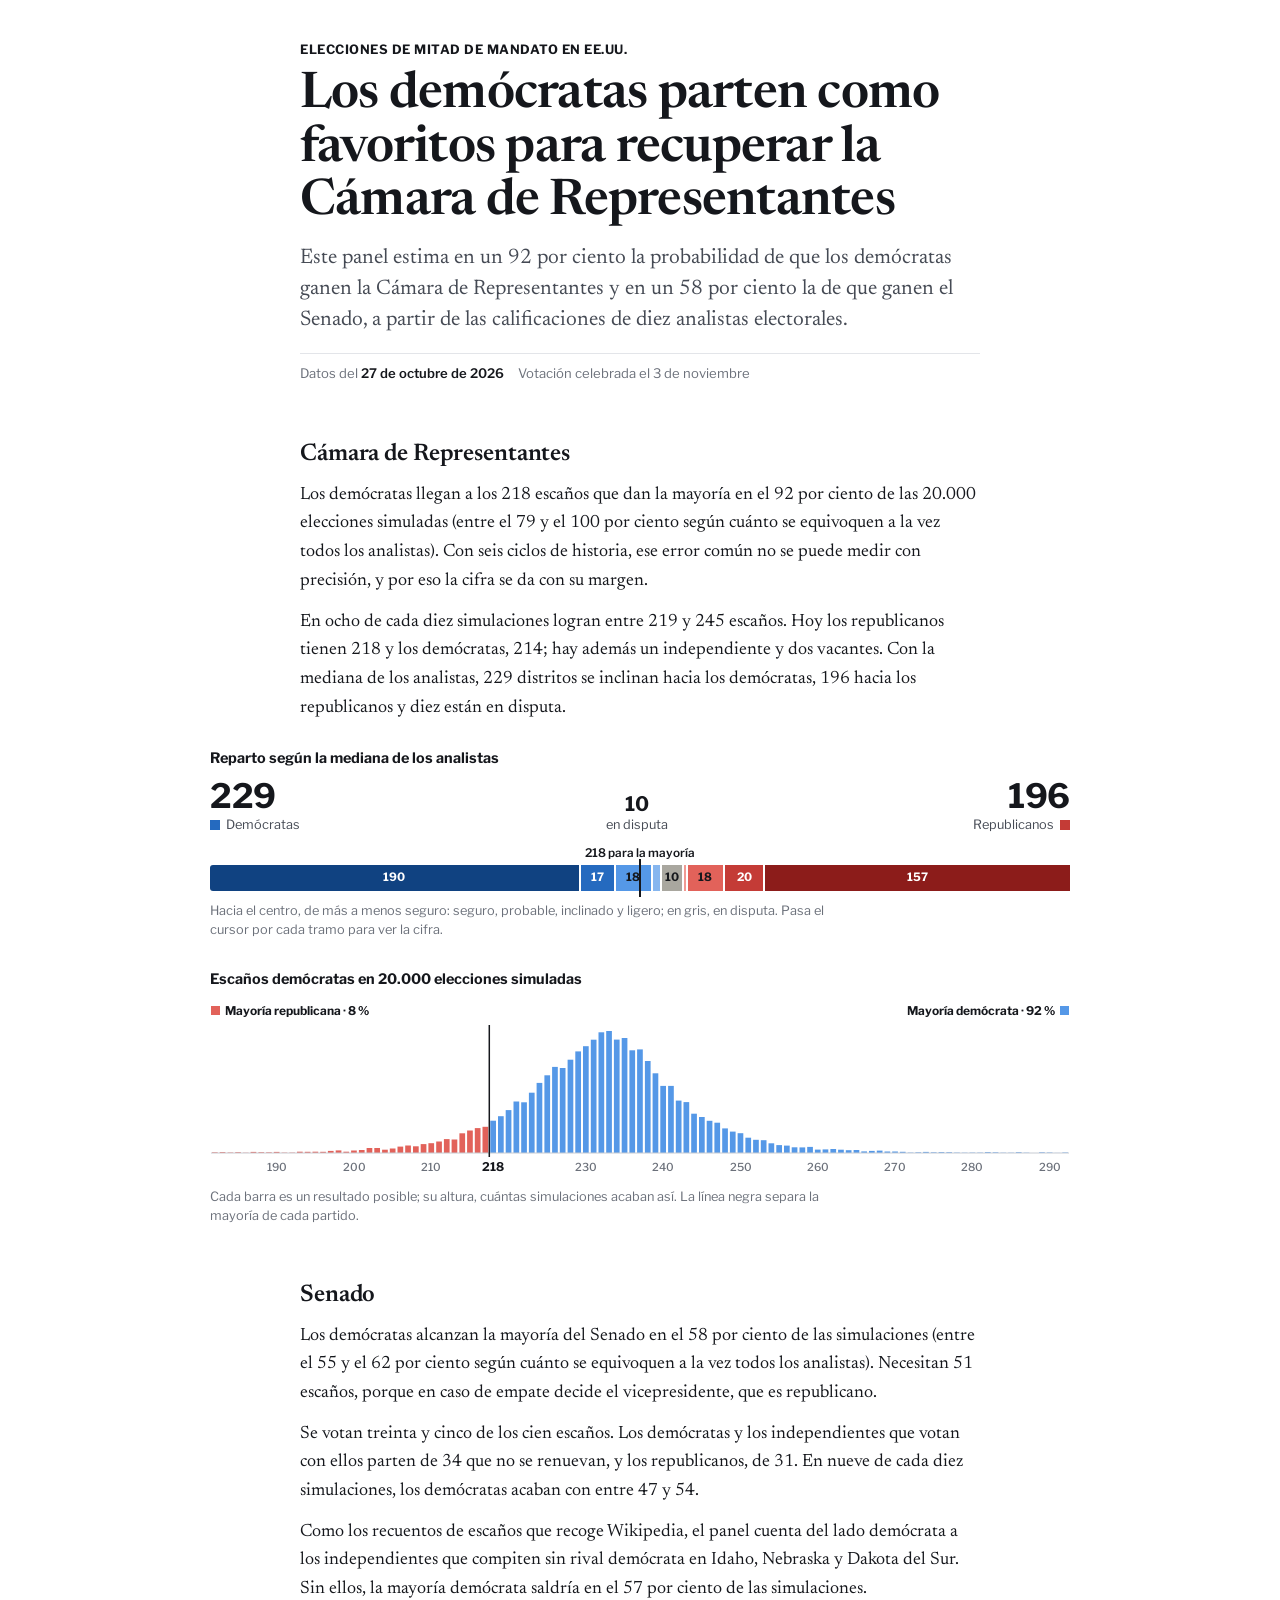
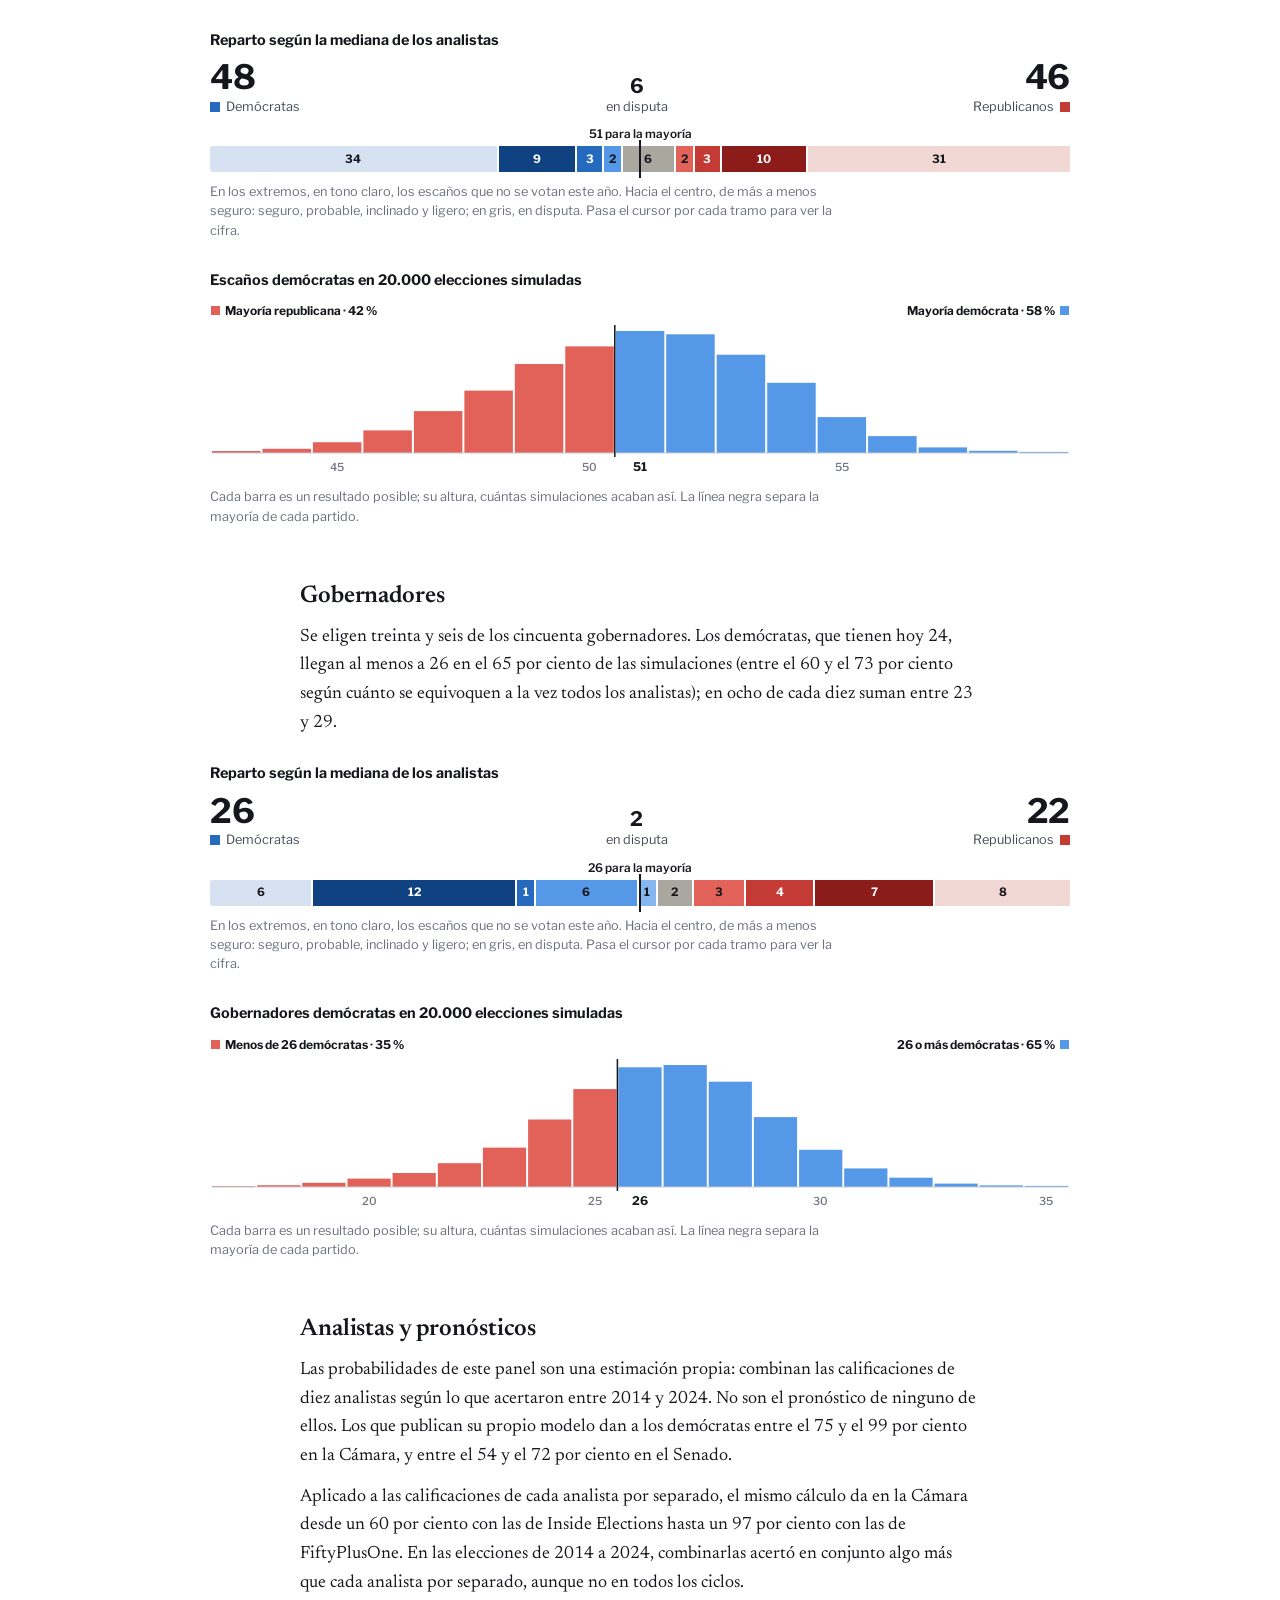
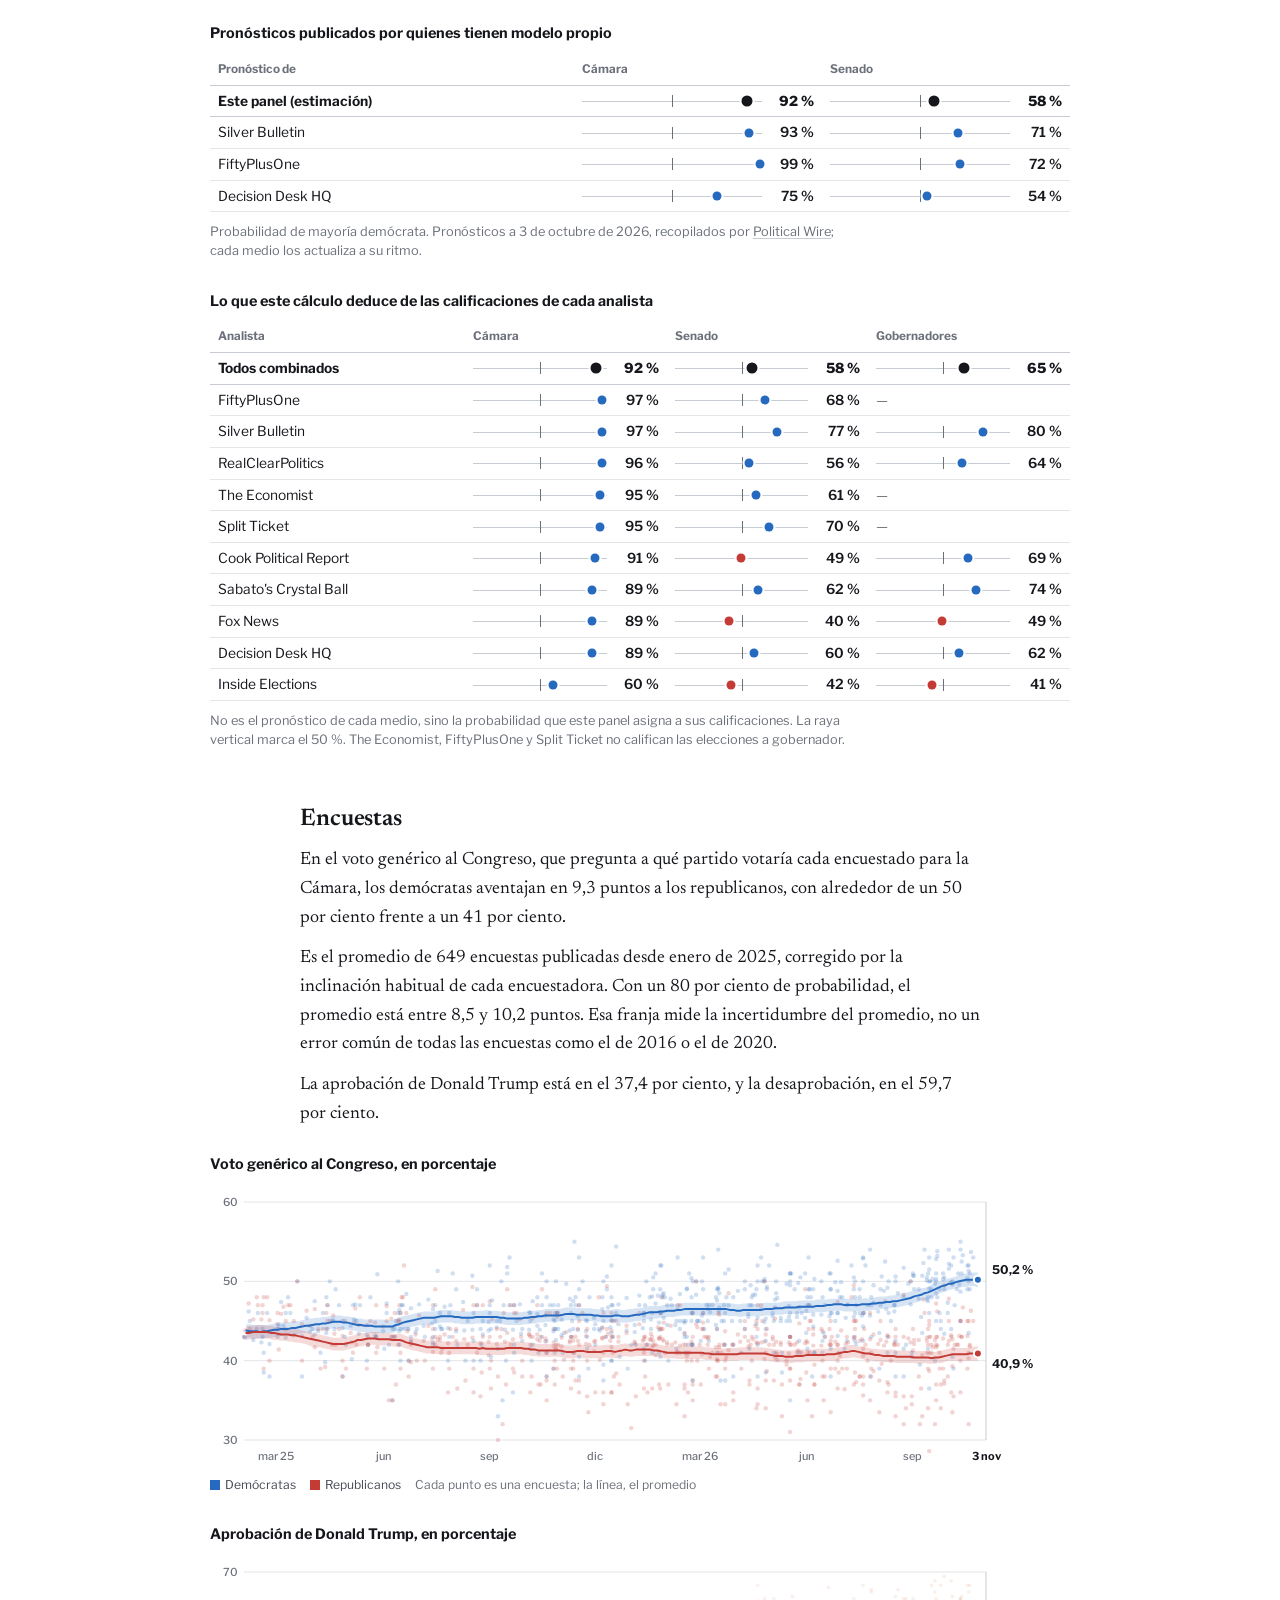
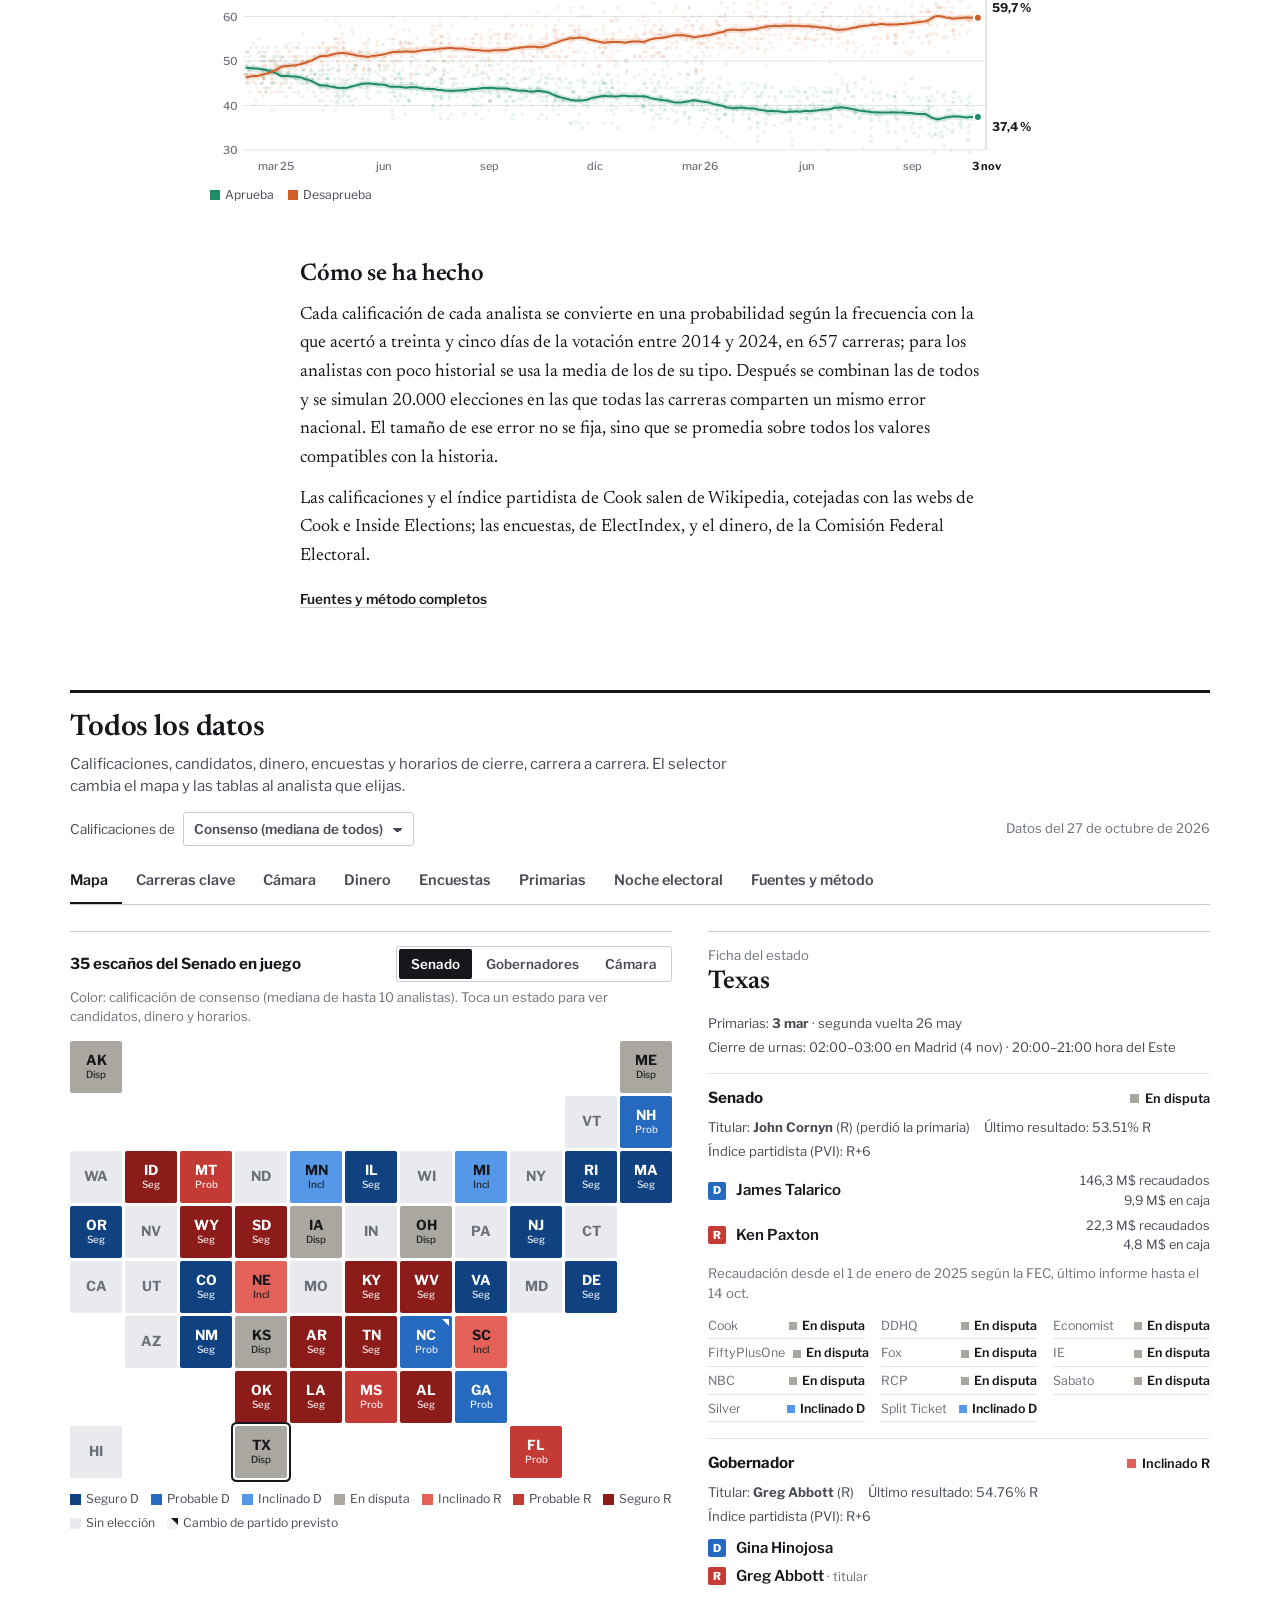
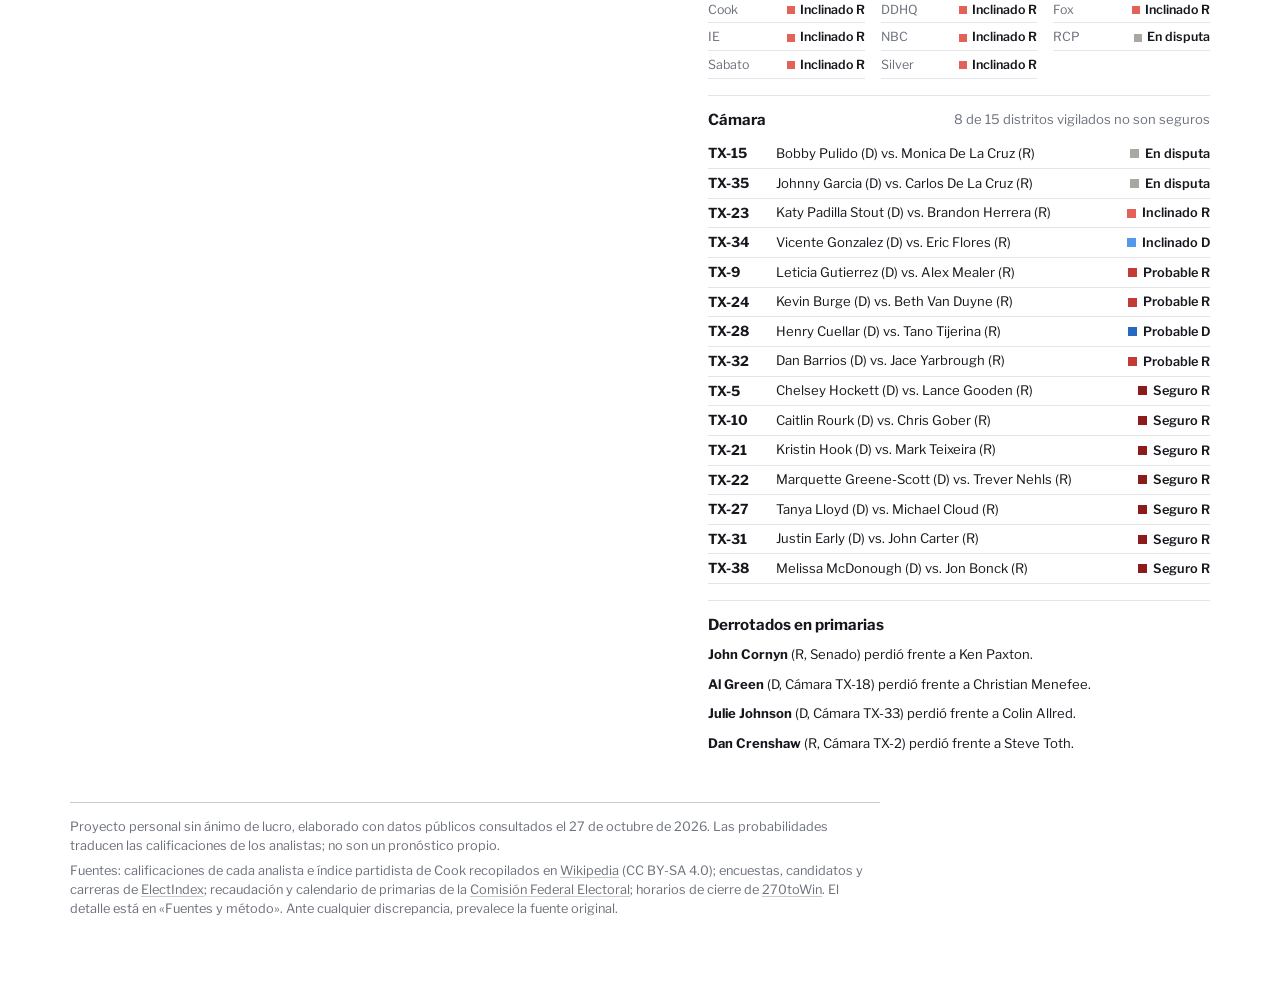
==== commit edbc5426: "Midterms 2026: datos del 2026-10-27" ====
--- a/midterms/index.html
+++ b/midterms/index.html
@@ -377,7 +377,7 @@
 </div>
 <div class="tip" id="tip" role="tooltip"></div>
 
-<script id="data" type="application/json">{"meta":{"snapshot":"2026-10-26","election":"2026-11-03"},"composition":{"senate":{"R":53,"D":45,"I":2,"total":100,"majority":51,"notUp":{"D":34,"R":31}},"house":{"R":218,"D":214,"I":1,"vacant":2,"total":435,"majority":218},"governors":{"R":26,"D":24,"total":50,"majority":26,"notUp":{"D":6,"R":8}}},"senate":{"raters":[["Cook","Oct 20, 2026"],["DDHQ","Oct 25, 2026"],["Econ","Oct 25, 2026"],["FPO","Oct 25, 2026"],["Fox","Oct 20, 2026"],["IE","Oct 15, 2026"],["NBC","Oct 25, 2026"],["RCP","Oct 25, 2026"],["Sabato","Oct 14, 2026"],["Silver","Oct 25, 2026"],["ST","Oct 22, 2026"]],"races":[{"st":"AL","state":"Alabama","special":false,"pvi":"R+15","incumbent":"Tommy Tuberville","incParty":"R","status":"retiring","last":"60.10% R","ratings":{"Cook":"Safe R","DDHQ":"Safe R","Econ":"Safe R","FPO":"Safe R","Fox":"Safe R","IE":"Safe R","NBC":"Safe R","RCP":"Safe R","Sabato":"Safe R","Silver":"Safe R","ST":"Safe R"},"D":{"name":"Everett Wess","inc":false,"fec":{"id":"S6AL00518","receipts":128570,"coh":10543,"spent":118027,"from":"2026-01-01","through":"2026-10-14"}},"R":{"name":"Barry Moore","inc":false,"fec":{"id":"S6AL00476","receipts":4635926,"coh":467199,"spent":4293858,"from":"2025-01-01","through":"2026-10-14"}},"I":null},{"st":"AK","state":"Alaska","special":false,"pvi":"R+6","incumbent":"Dan S. Sullivan","incParty":"R","status":null,"last":"53.90% R","ratings":{"Cook":"Tossup","DDHQ":"Lean D","Econ":"Tossup","FPO":"Lean D","Fox":"Tossup","IE":"Tossup","NBC":"Tossup","RCP":"Tossup","Sabato":"Lean D","Silver":"Lean D","ST":"Lean D"},"D":{"name":"Mary Peltola","inc":false,"fec":{"id":"S6AK00276","receipts":36887509,"coh":4102126,"spent":32785383,"from":"2026-01-01","through":"2026-10-14"}},"R":{"name":"Dan Sullivan","inc":true,"fec":{"id":"S4AK00214","receipts":11508274,"coh":2839758,"spent":10759421,"from":"2025-01-01","through":"2026-10-14"}},"I":null},{"st":"AR","state":"Arkansas","special":false,"pvi":"R+15","incumbent":"Tom Cotton","incParty":"R","status":null,"last":"66.53% R","ratings":{"Cook":"Safe R","DDHQ":"Safe R","Econ":"Likely R","FPO":"Safe R","Fox":"Safe R","IE":"Safe R","NBC":"Safe R","RCP":"Safe R","Sabato":"Safe R","Silver":"Safe R","ST":"Safe R"},"D":{"name":"Hallie Shoffner","inc":false,"fec":{"id":"S6AR00199","receipts":4042811,"coh":756932,"spent":3285879,"from":"2025-07-01","through":"2026-10-14"}},"R":{"name":"Tom Cotton","inc":true,"fec":{"id":"S4AR00103","receipts":7149643,"coh":5129928,"spent":9470585,"from":"2025-01-01","through":"2026-10-14"}},"I":{"name":"Jeff Wadlin","label":"Libertarian","inc":false,"fec":{"id":"S6AR00223","receipts":80063,"coh":6291,"spent":73772,"from":"2026-01-01","through":"2026-10-14"}}},{"st":"CO","state":"Colorado","special":false,"pvi":"D+6","incumbent":"John Hickenlooper","incParty":"D","status":null,"last":"53.50% D","ratings":{"Cook":"Safe D","DDHQ":"Safe D","Econ":"Safe D","FPO":"Safe D","Fox":"Safe D","IE":"Safe D","NBC":"Safe D","RCP":"Safe D","Sabato":"Safe D","Silver":"Safe D","ST":"Safe D"},"D":{"name":"John Hickenlooper","inc":true,"fec":{"id":"S0CO00575","receipts":9529277,"coh":1558828,"spent":9406082,"from":"2025-01-01","through":"2026-10-14"}},"R":{"name":"Mark Baisley","inc":false,"fec":{"id":"S6CO00507","receipts":138210,"coh":27710,"spent":110837,"from":"2025-01-01","through":"2026-10-14"}},"I":{"name":"Bob Chew","label":"Forward","inc":false,"fec":{"id":"S6CO00549","receipts":3603854,"coh":235007,"spent":3368847,"from":"2026-03-20","through":"2026-10-14"}}},{"st":"DE","state":"Delaware","special":false,"pvi":"D+8","incumbent":"Chris Coons","incParty":"D","status":null,"last":"59.44% D","ratings":{"Cook":"Safe D","DDHQ":"Safe D","Econ":"Safe D","FPO":"Safe D","Fox":"Safe D","IE":"Safe D","NBC":"Safe D","RCP":"Safe D","Sabato":"Safe D","Silver":"Safe D","ST":"Safe D"},"D":{"name":"Chris Coons","inc":true,"fec":{"id":"S0DE00092","receipts":4956015,"coh":5031711,"spent":2109504,"from":"2025-01-01","through":"2026-10-14"}},"R":{"name":"Michael Katz","inc":false,"fec":{"id":"S6DE00206","receipts":190416,"coh":16085,"spent":174332,"from":"2026-01-01","through":"2026-10-14"}},"I":null},{"st":"FL","state":"Florida","special":true,"pvi":"R+5","incumbent":"Ashley Moody","incParty":"R","status":null,"last":"Appointed (2025)","ratings":{"Cook":"Safe R","DDHQ":"Likely R","Econ":"Likely R","FPO":"Lean R","Fox":"Safe R","IE":"Likely R","NBC":"Likely R","RCP":"Lean R","Sabato":"Safe R","Silver":"Likely R","ST":"Likely R"},"D":{"name":"Angie Nixon","inc":false,"fec":{"id":"S6FL00830","receipts":11319380,"coh":3266795,"spent":8052586,"from":"2025-01-01","through":"2026-10-14"}},"R":{"name":"Ashley Moody","inc":true,"fec":{"id":"S6FL00640","receipts":14524032,"coh":816355,"spent":13707677,"from":"2025-01-13","through":"2026-10-14"}},"I":{"name":"Neil J. Gillespie","label":"Independent","inc":false}},{"st":"GA","state":"Georgia","special":false,"pvi":"R+1","incumbent":"Jon Ossoff","incParty":"D","status":null,"last":"50.62% D","ratings":{"Cook":"Likely D","DDHQ":"Likely D","Econ":"Likely D","FPO":"Safe D","Fox":"Likely D","IE":"Lean D","NBC":"Likely D","RCP":"Likely D","Sabato":"Likely D","Silver":"Safe D","ST":"Safe D"},"D":{"name":"Jon Ossoff","inc":true,"fec":{"id":"S8GA00180","receipts":115904486,"coh":15134336,"spent":105760717,"from":"2025-01-01","through":"2026-10-14"}},"R":{"name":"Mike Collins","inc":false,"fec":{"id":"S6GA00390","receipts":10679277,"coh":1103682,"spent":10178766,"from":"2025-01-01","through":"2026-10-14"}},"I":null},{"st":"ID","state":"Idaho","special":false,"pvi":"R+18","incumbent":"Jim Risch","incParty":"R","status":null,"last":"62.62% R","ratings":{"Cook":"Safe R","DDHQ":"Safe R","Econ":"Safe R","FPO":"Safe R","Fox":"Safe R","IE":"Safe R","NBC":"Safe R","RCP":"Safe R","Sabato":"Safe R","Silver":"Safe R","ST":"Safe R"},"D":null,"R":{"name":"Jim Risch","inc":true,"fec":{"id":"S8ID00092","receipts":3935512,"coh":2122235,"spent":4233642,"from":"2025-01-01","through":"2026-10-14"}},"I":{"name":"Todd Achilles","label":"Independent","inc":false,"fec":{"id":"S6ID00146","receipts":1921132,"coh":195819,"spent":1733606,"from":"2025-07-01","through":"2026-10-14"}}},{"st":"IL","state":"Illinois","special":false,"pvi":"D+6","incumbent":"Dick Durbin","incParty":"D","status":"retiring","last":"54.93% D","ratings":{"Cook":"Safe D","DDHQ":"Safe D","Econ":"Safe D","FPO":"Safe D","Fox":"Safe D","IE":"Safe D","NBC":"Safe D","RCP":"Safe D","Sabato":"Safe D","Silver":"Safe D","ST":"Safe D"},"D":{"name":"Juliana Stratton","inc":false,"fec":{"id":"S6IL00458","receipts":7230577,"coh":1541585,"spent":5688992,"from":"2025-04-24","through":"2026-10-14"}},"R":{"name":"Don Tracy","inc":false,"fec":{"id":"S6IL00615","receipts":4914363,"coh":483017,"spent":4431346,"from":"2025-07-01","through":"2026-10-14"}},"I":{"name":"Whitfield Harrington, Jr.","label":"American Center","inc":false,"fec":{"id":"S6IL00680","receipts":143382,"coh":19484,"spent":123897,"from":"2026-01-01","through":"2026-10-14"}}},{"st":"IA","state":"Iowa","special":false,"pvi":"R+6","incumbent":"Joni Ernst","incParty":"R","status":"retiring","last":"51.74% R","ratings":{"Cook":"Tossup","DDHQ":"Tossup","Econ":"Lean R","FPO":"Tossup","Fox":"Tossup","IE":"Tilt R","NBC":"Tossup","RCP":"Tossup","Sabato":"Tossup","Silver":"Tossup","ST":"Tossup"},"D":{"name":"Josh Turek","inc":false,"fec":{"id":"S6IA00298","receipts":24290521,"coh":3072851,"spent":21217670,"from":"2025-07-01","through":"2026-10-14"}},"R":{"name":"Ashley Hinson","inc":false,"fec":{"id":"S6IA00314","receipts":14147973,"coh":2172989,"spent":13903059,"from":"2025-01-01","through":"2026-10-14"}},"I":{"name":"Thomas Laehn","label":"Libertarian","inc":false,"fec":{"id":"S6IA00181","receipts":61146,"coh":9035,"spent":66668,"from":"2025-01-01","through":"2026-10-14"}}},{"st":"KS","state":"Kansas","special":false,"pvi":"R+8","incumbent":"Roger Marshall","incParty":"R","status":null,"last":"53.22% R","ratings":{"Cook":"Tossup","DDHQ":"Lean R","Econ":"Tossup","FPO":"Tossup","Fox":"Lean R","IE":"Tilt R","NBC":"Tossup","RCP":"Tossup","Sabato":"Tossup","Silver":"Tossup","ST":"Lean R"},"D":{"name":"Adam Hamilton","inc":false,"fec":{"id":"S6KS00312","receipts":19175044,"coh":2874364,"spent":16300681,"from":"2026-02-26","through":"2026-10-14"}},"R":{"name":"Roger Marshall","inc":true,"fec":{"id":"S0KS00315","receipts":5350064,"coh":809806,"spent":6245276,"from":"2025-01-01","through":"2026-10-14"}},"I":{"name":"David C Graham","label":"Libertarian","inc":false}},{"st":"KY","state":"Kentucky","special":false,"pvi":"R+15","incumbent":"Mitch McConnell","incParty":"R","status":"retiring","last":"57.76% R","ratings":{"Cook":"Safe R","DDHQ":"Safe R","Econ":"Safe R","FPO":"Safe R","Fox":"Safe R","IE":"Safe R","NBC":"Safe R","RCP":"Safe R","Sabato":"Safe R","Silver":"Safe R","ST":"Safe R"},"D":{"name":"Charles Booker","inc":false,"fec":{"id":"S6KY00385","receipts":1936324,"coh":303599,"spent":1632725,"from":"2025-10-01","through":"2026-10-14"}},"R":{"name":"Andy Barr","inc":false,"fec":{"id":"S6KY00286","receipts":12541350,"coh":1553857,"spent":14680571,"from":"2025-01-01","through":"2026-10-14"}},"I":{"name":"Christopher Campbell","label":"Kentucky Party","inc":false}},{"st":"LA","state":"Louisiana","special":false,"pvi":"R+11","incumbent":"Bill Cassidy","incParty":"R","status":"lost renomination","last":"59.32% R","ratings":{"Cook":"Safe R","DDHQ":"Likely R","Econ":"Likely R","FPO":"Likely R","Fox":"Safe R","IE":"Safe R","NBC":"Safe R","RCP":"Safe R","Sabato":"Safe R","Silver":"Safe R","ST":"Safe R"},"D":{"name":"Jamie Davis","inc":false,"fec":{"id":"S6LA00615","receipts":5019888,"coh":1254929,"spent":3764960,"from":"2025-10-01","through":"2026-10-14"}},"R":{"name":"Julia Letlow","inc":false,"fec":{"id":"S6LA00664","receipts":7062069,"coh":443170,"spent":6618899,"from":"2026-01-01","through":"2026-10-14"}},"I":null},{"st":"ME","state":"Maine","special":false,"pvi":"D+4","incumbent":"Susan Collins","incParty":"R","status":null,"last":"50.98% R","ratings":{"Cook":"Tossup","DDHQ":"Tossup","Econ":"Lean D","FPO":"Lean D","Fox":"Tossup","IE":"Tossup","NBC":"Lean D","RCP":"Tossup","Sabato":"Tossup","Silver":"Lean D","ST":"Lean D"},"D":{"name":"Troy Jackson","inc":false,"fec":{"id":"S6ME00464","receipts":26872874,"coh":1596871,"spent":25276003,"from":"2026-07-07","through":"2026-10-14"}},"R":{"name":"Susan Collins","inc":true,"fec":{"id":"S6ME00159","receipts":22465218,"coh":2689883,"spent":22351644,"from":"2025-01-01","through":"2026-10-14"}},"I":null},{"st":"MA","state":"Massachusetts","special":false,"pvi":"D+14","incumbent":"Ed Markey","incParty":"D","status":null,"last":"66.15% D","ratings":{"Cook":"Safe D","DDHQ":"Safe D","Econ":"Safe D","FPO":"Safe D","Fox":"Safe D","IE":"Safe D","NBC":"Safe D","RCP":"Safe D","Sabato":"Safe D","Silver":"Safe D","ST":"Safe D"},"D":{"name":"Ed Markey","inc":true,"fec":{"id":"S4MA00028","receipts":5985385,"coh":799913,"spent":6996160,"from":"2025-01-01","through":"2026-10-14"}},"R":{"name":"John Deaton","inc":false,"fec":{"id":"S6MA00304","receipts":1674460,"coh":488156,"spent":1186303,"from":"2025-10-01","through":"2026-10-14"}},"I":{"name":"Shiva Ayyadurai","label":"Independent","inc":false,"fec":{"id":"S8MA00268","receipts":245729,"coh":85152,"spent":159434,"from":"2026-01-01","through":"2026-10-14"}}},{"st":"MI","state":"Michigan","special":false,"pvi":"EVEN","incumbent":"Gary Peters","incParty":"D","status":"retiring","last":"49.90% D","ratings":{"Cook":"Tossup","DDHQ":"Lean D","Econ":"Lean D","FPO":"Lean D","Fox":"Tossup","IE":"Tilt D","NBC":"Lean D","RCP":"Tossup","Sabato":"Lean D","Silver":"Likely D","ST":"Lean D"},"D":{"name":"Abdul El-Sayed","inc":false,"fec":{"id":"S6MI00418","receipts":53830872,"coh":2734029,"spent":51096843,"from":"2025-01-01","through":"2026-10-14"}},"R":{"name":"Mike Rogers","inc":false,"fec":{"id":"S4MI00595","receipts":23016439,"coh":3902506,"spent":19369637,"from":"2025-01-01","through":"2026-10-22"}},"I":{"name":"Douglas P. Marsh","label":"Green","inc":false}},{"st":"MN","state":"Minnesota","special":false,"pvi":"D+3","incumbent":"Tina Smith","incParty":"D","status":"retiring","last":"48.74% D","ratings":{"Cook":"Lean D","DDHQ":"Likely D","Econ":"Lean D","FPO":"Likely D","Fox":"Lean D","IE":"Lean D","NBC":"Likely D","RCP":"Tossup","Sabato":"Lean D","Silver":"Likely D","ST":"Likely D"},"D":{"name":"Peggy Flanagan","inc":false,"fec":{"id":"S6MN00440","receipts":11563963,"coh":993214,"spent":10570749,"from":"2025-01-01","through":"2026-10-14"}},"R":{"name":"Michele Tafoya","inc":false,"fec":{"id":"S6MN00556","receipts":12501786,"coh":2819387,"spent":9682730,"from":"2025-01-01","through":"2026-10-14"}},"I":{"name":"Rebecca Whiting","label":"Libertarian","inc":false,"fec":{"id":"S6MN00572","receipts":3756,"coh":1928,"spent":1828,"from":"2026-04-01","through":"2026-10-14"}}},{"st":"MS","state":"Mississippi","special":false,"pvi":"R+11","incumbent":"Cindy Hyde-Smith","incParty":"R","status":null,"last":"54.11% R","ratings":{"Cook":"Likely R","DDHQ":"Likely R","Econ":"Likely R","FPO":"Safe R","Fox":"Safe R","IE":"Safe R","NBC":"Likely R","RCP":"Safe R","Sabato":"Likely R","Silver":"Safe R","ST":"Safe R"},"D":{"name":"Scott Colom","inc":false,"fec":{"id":"S6MS00133","receipts":4400890,"coh":1018717,"spent":3382173,"from":"2025-08-21","through":"2026-10-14"}},"R":{"name":"Cindy Hyde-Smith","inc":true,"fec":{"id":"S8MS00261","receipts":4646803,"coh":1395724,"spent":3720843,"from":"2025-01-01","through":"2026-10-14"}},"I":{"name":"Ty Pinkins","label":"Independent","inc":false,"fec":{"id":"S4MS00187","receipts":104311,"coh":4863,"spent":105063,"from":"2025-01-01","through":"2026-09-30"}}},{"st":"MT","state":"Montana","special":false,"pvi":"R+10","incumbent":"Steve Daines","incParty":"R","status":"retiring","last":"55.01% R","ratings":{"Cook":"Safe R","DDHQ":"Likely R","Econ":"Likely R","FPO":"Likely R","Fox":"Safe R","IE":"Safe R","NBC":"Likely R","RCP":"Likely R","Sabato":"Safe R","Silver":"Likely R","ST":"Safe R"},"D":{"name":"Alani Bankhead","inc":false,"fec":{"id":"S6MT00253","receipts":190540,"coh":22820,"spent":167720,"from":"2025-10-01","through":"2026-10-14"}},"R":{"name":"Kurt Alme","inc":false,"fec":{"id":"S6MT00295","receipts":3013681,"coh":602738,"spent":2410943,"from":"2026-01-01","through":"2026-10-14"}},"I":{"name":"Seth Bodnar","label":"Independent","inc":false,"fec":{"id":"S6MT00287","receipts":4918341,"coh":580921,"spent":4337420,"from":"2026-03-04","through":"2026-10-14"}}},{"st":"NE","state":"Nebraska","special":false,"pvi":"R+10","incumbent":"Pete Ricketts","incParty":"R","status":null,"last":"62.58% R (2024 sp. )","ratings":{"Cook":"Likely R","DDHQ":"Likely R","Econ":"Lean R","FPO":"Likely R","Fox":"Likely R","IE":"Lean R","NBC":"Likely R","RCP":"Tossup","Sabato":"Lean R","Silver":"Lean R","ST":"Lean R"},"D":null,"R":{"name":"Pete Ricketts","inc":true,"fec":{"id":"S6NE00129","receipts":14546959,"coh":1218139,"spent":13815790,"from":"2025-01-01","through":"2026-10-14"}},"I":{"name":"Dan Osborn","label":"Independent","inc":false,"fec":{"id":"S4NE00207","receipts":11029845,"coh":1953183,"spent":9139828,"from":"2025-01-01","through":"2026-10-14"}}},{"st":"NH","state":"New Hampshire","special":false,"pvi":"D+2","incumbent":"Jeanne Shaheen","incParty":"D","status":"retiring","last":"56.64% D","ratings":{"Cook":"Lean D","DDHQ":"Likely D","Econ":"Likely D","FPO":"Likely D","Fox":"Lean D","IE":"Tilt D","NBC":"Lean D","RCP":"Lean D","Sabato":"Likely D","Silver":"Likely D","ST":"Likely D"},"D":{"name":"Chris Pappas","inc":false,"fec":{"id":"S6NH00141","receipts":23703648,"coh":1984366,"spent":22126867,"from":"2025-01-01","through":"2026-10-14"}},"R":{"name":"John E. Sununu","inc":false,"fec":{"id":"S6NH00208","receipts":5681528,"coh":1711396,"spent":3936991,"from":"2025-01-01","through":"2026-10-14"}},"I":{"name":"Edmond Laplante","label":"Constitution","inc":false}},{"st":"NJ","state":"New Jersey","special":false,"pvi":"D+4","incumbent":"Cory Booker","incParty":"D","status":null,"last":"57.23% D","ratings":{"Cook":"Safe D","DDHQ":"Safe D","Econ":"Safe D","FPO":"Safe D","Fox":"Safe D","IE":"Safe D","NBC":"Safe D","RCP":"Safe D","Sabato":"Safe D","Silver":"Safe D","ST":"Safe D"},"D":{"name":"Cory Booker","inc":true,"fec":{"id":"S4NJ00185","receipts":21275163,"coh":22899411,"spent":9568238,"from":"2025-01-01","through":"2026-10-14"}},"R":{"name":"Justin Murphy","inc":false,"fec":{"id":"S4NJ00532","receipts":68189,"coh":10191,"spent":57102,"from":"2025-01-01","through":"2026-10-14"}},"I":{"name":"Joanne Kuniansky","label":"Socialist Workers","inc":false}},{"st":"NM","state":"New Mexico","special":false,"pvi":"D+4","incumbent":"Ben Ray Luján","incParty":"D","status":null,"last":"51.73% D","ratings":{"Cook":"Safe D","DDHQ":"Safe D","Econ":"Safe D","FPO":"Safe D","Fox":"Safe D","IE":"Safe D","NBC":"Safe D","RCP":"Likely D","Sabato":"Safe D","Silver":"Safe D","ST":"Safe D"},"D":{"name":"Ben Ray Lujan","inc":true,"fec":{"id":"S0NM00058","receipts":6460522,"coh":2843276,"spent":4831038,"from":"2025-01-01","through":"2026-10-14"}},"R":{"name":"Larry Marker","inc":false,"fec":{"id":"S6NM01186","receipts":99230,"coh":88,"spent":90122,"from":"2026-04-01","through":"2026-10-14"}},"I":null},{"st":"NC","state":"North Carolina","special":false,"pvi":"R+1","incumbent":"Thom Tillis","incParty":"R","status":"retiring","last":"48.69% R","ratings":{"Cook":"Likely D","DDHQ":"Likely D","Econ":"Likely D","FPO":"Likely D","Fox":"Likely D","IE":"Lean D","NBC":"Likely D","RCP":"Likely D","Sabato":"Lean D","Silver":"Safe D","ST":"Safe D"},"D":{"name":"Roy Cooper","inc":false,"fec":{"id":"S6NC00407","receipts":49585341,"coh":9088860,"spent":40496482,"from":"2025-07-25","through":"2026-10-14"}},"R":{"name":"Michael Whatley","inc":false,"fec":{"id":"S6NC00415","receipts":13668468,"coh":902238,"spent":12766229,"from":"2025-06-30","through":"2026-10-14"}},"I":{"name":"Michael Dublin","label":"Green","inc":false,"fec":{"id":"S6NC00563","receipts":28231,"coh":2996,"spent":26976,"from":"2025-01-01","through":"2026-10-14"}}},{"st":"OH","state":"Ohio","special":true,"pvi":"R+5","incumbent":"Jon Husted","incParty":"R","status":null,"last":"Appointed (2025)","ratings":{"Cook":"Tossup","DDHQ":"Tossup","Econ":"Lean D","FPO":"Lean D","Fox":"Tossup","IE":"Tossup","NBC":"Tossup","RCP":"Tossup","Sabato":"Tossup","Silver":"Lean D","ST":"Lean D"},"D":{"name":"Sherrod Brown","inc":false,"fec":{"id":"S6OH00163","receipts":68409200,"coh":4452803,"spent":63956397,"from":"2025-08-11","through":"2026-10-14"}},"R":{"name":"Jon Husted","inc":true,"fec":{"id":"S6OH00304","receipts":19894786,"coh":4239097,"spent":15655689,"from":"2025-01-01","through":"2026-10-22"}},"I":{"name":"Greg Levy","label":"Independent","inc":false,"fec":{"id":"S6OH00395","receipts":132712,"coh":26916,"spent":107925,"from":"2025-10-01","through":"2026-10-14"}}},{"st":"OK","state":"Oklahoma","special":false,"pvi":"R+17","incumbent":"Alan Armstrong","incParty":"R","status":"retiring","last":"Appointed (2026)","ratings":{"Cook":"Safe R","DDHQ":"Safe R","Econ":"Safe R","FPO":"Safe R","Fox":"Safe R","IE":"Safe R","NBC":"Safe R","RCP":"Safe R","Sabato":"Safe R","Silver":"Safe R","ST":"Safe R"},"D":{"name":"Jasmine Thomas","inc":false,"fec":{"id":"S6OK04163","receipts":115954,"coh":24102,"spent":92789,"from":"2025-07-01","through":"2026-10-14"}},"R":{"name":"Kevin Hern","inc":false,"fec":{"id":"S6OK04247","receipts":10862233,"coh":2811987,"spent":8050247,"from":"2026-01-01","through":"2026-10-14"}},"I":{"name":"Ron Meinhardt","label":"Independent","inc":false,"fec":{"id":"S6OK04205","receipts":15903,"coh":1596,"spent":14307,"from":"2026-01-01","through":"2026-10-14"}}},{"st":"OR","state":"Oregon","special":false,"pvi":"D+8","incumbent":"Jeff Merkley","incParty":"D","status":null,"last":"56.91% D","ratings":{"Cook":"Safe D","DDHQ":"Safe D","Econ":"Safe D","FPO":"Safe D","Fox":"Safe D","IE":"Safe D","NBC":"Safe D","RCP":"Safe D","Sabato":"Safe D","Silver":"Safe D","ST":"Safe D"},"D":{"name":"Jeff Merkley","inc":true,"fec":{"id":"S8OR00207","receipts":5376935,"coh":6621250,"spent":3022684,"from":"2025-01-01","through":"2026-10-14"}},"R":{"name":"David Brock Smith","inc":false,"fec":{"id":"S6OR05218","receipts":311174,"coh":44198,"spent":266976,"from":"2026-01-01","through":"2026-10-14"}},"I":{"name":"Gary Lyndon Dye","label":"Libertarian","inc":false}},{"st":"RI","state":"Rhode Island","special":false,"pvi":"D+8","incumbent":"Jack Reed","incParty":"D","status":null,"last":"66.48% D","ratings":{"Cook":"Safe D","DDHQ":"Safe D","Econ":"Safe D","FPO":"Safe D","Fox":"Safe D","IE":"Safe D","NBC":"Safe D","RCP":"Safe D","Sabato":"Safe D","Silver":"Safe D","ST":"Safe D"},"D":{"name":"Jack Reed","inc":true,"fec":{"id":"S6RI00163","receipts":3727368,"coh":1883532,"spent":3432028,"from":"2025-01-01","through":"2026-10-14"}},"R":{"name":"Raymond McKay","inc":false,"fec":{"id":"S4RI00051","receipts":207231,"coh":8357,"spent":199212,"from":"2025-01-01","through":"2026-10-14"}},"I":{"name":"Michael Anthony Bahry","label":"Independent","inc":false,"fec":{"id":"S6RI00288","receipts":125116,"coh":92617,"spent":32499,"from":"2026-04-01","through":"2026-10-14"}}},{"st":"SC","state":"South Carolina","special":false,"pvi":"R+8","incumbent":"Darline Graham","incParty":"R","status":null,"last":"Appointed (2026)","ratings":{"Cook":"Lean R","DDHQ":"Lean R","Econ":"Lean R","FPO":"Lean R","Fox":"Likely R","IE":"Lean R","NBC":"Lean R","RCP":"Tossup","Sabato":"Likely R","Silver":"Lean R","ST":"Likely R"},"D":{"name":"Annie Andrews","inc":false,"fec":{"id":"S6SC04239","receipts":24216841,"coh":1709466,"spent":22507375,"from":"2025-05-22","through":"2026-10-14"}},"R":{"name":"Darline Graham","inc":true,"fec":{"id":"S6SC04437","receipts":1917646,"coh":634430,"spent":1283216,"from":"2026-07-23","through":"2026-10-14"}},"I":{"name":"Kasie Whitener","label":"Libertarian","inc":false,"fec":{"id":"S6SC04247","receipts":27615,"coh":5781,"spent":21833,"from":"2025-10-01","through":"2026-10-14"}}},{"st":"SD","state":"South Dakota","special":false,"pvi":"R+15","incumbent":"Mike Rounds","incParty":"R","status":null,"last":"65.74% R","ratings":{"Cook":"Safe R","DDHQ":"Safe R","Econ":"Safe R","FPO":"Safe R","Fox":"Safe R","IE":"Safe R","NBC":"Safe R","RCP":"Safe R","Sabato":"Safe R","Silver":"Safe R","ST":"Safe R"},"D":null,"R":{"name":"Mike Rounds","inc":true,"fec":{"id":"S4SD00049","receipts":3810748,"coh":1295543,"spent":4385234,"from":"2025-01-01","through":"2026-10-14"}},"I":{"name":"Brian Bengs","label":"Independent","inc":false,"fec":{"id":"S6SD01117","receipts":1855763,"coh":69708,"spent":1786055,"from":"2025-04-28","through":"2026-10-14"}}},{"st":"TN","state":"Tennessee","special":false,"pvi":"R+14","incumbent":"Bill Hagerty","incParty":"R","status":null,"last":"62.20% R","ratings":{"Cook":"Safe R","DDHQ":"Safe R","Econ":"Safe R","FPO":"Safe R","Fox":"Safe R","IE":"Safe R","NBC":"Safe R","RCP":"Safe R","Sabato":"Safe R","Silver":"Safe R","ST":"Safe R"},"D":{"name":"Marquita Bradshaw","inc":false,"fec":{"id":"S4TN00542","receipts":35195,"coh":8252,"spent":27022,"from":"2025-01-01","through":"2026-10-14"}},"R":{"name":"Bill Hagerty","inc":true,"fec":{"id":"S0TN00169","receipts":8422211,"coh":4956455,"spent":5393225,"from":"2025-01-01","through":"2026-10-14"}},"I":{"name":"David Sutman, Jr.","label":"Independent","inc":false,"fec":{"id":"S6TN00398","receipts":26349,"coh":500,"spent":26349,"from":"2026-04-01","through":"2026-10-14"}}},{"st":"TX","state":"Texas","special":false,"pvi":"R+6","incumbent":"John Cornyn","incParty":"R","status":"lost renomination","last":"53.51% R","ratings":{"Cook":"Tossup","DDHQ":"Tossup","Econ":"Tossup","FPO":"Tossup","Fox":"Tossup","IE":"Tossup","NBC":"Tossup","RCP":"Tossup","Sabato":"Tossup","Silver":"Lean D","ST":"Lean D"},"D":{"name":"James Talarico","inc":false,"fec":{"id":"S6TX00479","receipts":146349912,"coh":9922857,"spent":136427055,"from":"2025-09-08","through":"2026-10-14"}},"R":{"name":"Ken Paxton","inc":false,"fec":{"id":"S6TX00388","receipts":22327474,"coh":4784408,"spent":17543066,"from":"2025-04-01","through":"2026-10-14"}},"I":{"name":"Ted Brown","label":"Libertarian","inc":false,"fec":{"id":"S4TX00888","receipts":14257,"coh":1288,"spent":13037,"from":"2025-01-01","through":"2026-10-14"}}},{"st":"VA","state":"Virginia","special":false,"pvi":"D+3","incumbent":"Mark Warner","incParty":"D","status":null,"last":"55.99% D","ratings":{"Cook":"Safe D","DDHQ":"Safe D","Econ":"Safe D","FPO":"Safe D","Fox":"Safe D","IE":"Safe D","NBC":"Safe D","RCP":"Safe D","Sabato":"Safe D","Silver":"Safe D","ST":"Safe D"},"D":{"name":"Mark Warner","inc":true,"fec":{"id":"S6VA00093","receipts":20222105,"coh":6217677,"spent":19557662,"from":"2025-01-01","through":"2026-10-14"}},"R":{"name":"Bert Mizusawa","inc":false,"fec":{"id":"S8VA00321","receipts":1141130,"coh":154034,"spent":987432,"from":"2025-01-01","through":"2026-10-14"}},"I":null},{"st":"WV","state":"West Virginia","special":false,"pvi":"R+21","incumbent":"Shelley Moore Capito","incParty":"R","status":null,"last":"70.28% R","ratings":{"Cook":"Safe R","DDHQ":"Safe R","Econ":"Safe R","FPO":"Safe R","Fox":"Safe R","IE":"Safe R","NBC":"Safe R","RCP":"Safe R","Sabato":"Safe R","Silver":"Safe R","ST":"Safe R"},"D":{"name":"Rachel Fetty Anderson","inc":false,"fec":{"id":"S6WV00188","receipts":164558,"coh":35681,"spent":135873,"from":"2026-01-01","through":"2026-10-14"}},"R":{"name":"Shelley Moore Capito","inc":true,"fec":{"id":"S4WV00159","receipts":5449866,"coh":3071076,"spent":4690155,"from":"2025-01-01","through":"2026-10-14"}},"I":{"name":"S. Marshall Wilson","label":"Constitution","inc":false,"fec":{"id":"S6WV00204","receipts":65287,"coh":1250,"spent":64037,"from":"2026-04-01","through":"2026-10-14"}}},{"st":"WY","state":"Wyoming","special":false,"pvi":"R+23","incumbent":"Cynthia Lummis","incParty":"R","status":"retiring","last":"72.85% R","ratings":{"Cook":"Safe R","DDHQ":"Safe R","Econ":"Safe R","FPO":"Safe R","Fox":"Safe R","IE":"Safe R","NBC":"Safe R","RCP":"Safe R","Sabato":"Safe R","Silver":"Safe R","ST":"Safe R"},"D":{"name":"James Byrd","inc":false,"fec":{"id":"S6WY00217","receipts":53560,"coh":7927,"spent":46561,"from":"2026-01-01","through":"2026-10-14"}},"R":{"name":"Harriet Hageman","inc":false,"fec":{"id":"S6WY00209","receipts":2810754,"coh":439422,"spent":3254295,"from":"2025-01-01","through":"2026-10-14"}},"I":null}],"overall":{"Cook":"D/I - 47 R - 46 7 tossups","DDHQ":"D/I - 49 R - 47 4 tossups","Econ":"D/I - 49 R - 47 4 tossups","FPO":"D/I - 51 R - 46 3 tossups","Fox":"D/I - 47 R - 47 6 tossups","IE":"D/I - 48 R - 48 4 tossups","NBC":"D/I - 49 R - 46 5 tossups","RCP":"D/I - 46 R - 44 10 tossups","Sabato":"D/I - 49 R - 46 5 tossups","Silver":"D/I - 52 R - 46 2 tossups","ST":"D/I - 52 R - 47 1 tossup"},"overall_check":{"Cook":{"calc":[47,46,7],"wiki":[47,46,7],"match":true,"unrated":0},"DDHQ":{"calc":[49,47,4],"wiki":[49,47,4],"match":true,"unrated":0},"Econ":{"calc":[50,47,3],"wiki":[49,47,4],"match":false,"unrated":0},"FPO":{"calc":[51,46,3],"wiki":[51,46,3],"match":true,"unrated":0},"Fox":{"calc":[47,47,6],"wiki":[47,47,6],"match":true,"unrated":0},"IE":{"calc":[48,48,4],"wiki":[48,48,4],"match":true,"unrated":0},"NBC":{"calc":[49,46,5],"wiki":[49,46,5],"match":true,"unrated":0},"RCP":{"calc":[46,44,10],"wiki":[46,44,10],"match":true,"unrated":0},"Sabato":{"calc":[49,46,5],"wiki":[49,46,5],"match":true,"unrated":0},"Silver":{"calc":[52,46,2],"wiki":[52,46,2],"match":true,"unrated":0},"ST":{"calc":[52,47,1],"wiki":[52,47,1],"match":true,"unrated":0}}},"governors":{"raters":[["Cook","Oct. 23, 2026"],["DDHQ","Oct. 23, 2026"],["Fox","Oct. 20, 2026"],["IE","Oct. 15, 2026"],["NBC","Oct 23, 2026"],["RCP","Oct. 12, 2026"],["Sabato","Oct. 22, 2026"],["Silver","Oct. 23, 2026"]],"races":[{"st":"AL","state":"Alabama","pvi":"R+15","incumbent":"Kay Ivey","incParty":"R","status":"term-limited","last":"66.91% R","ratings":{"Cook":"Safe R","DDHQ":"Likely R","Fox":"Safe R","IE":"Safe R","NBC":"Safe R","RCP":"Safe R","Sabato":"Likely R","Silver":"Safe R"},"D":{"name":"Doug Jones","inc":false},"R":{"name":"Tommy Tuberville","inc":false},"I":null},{"st":"AK","state":"Alaska","pvi":"R+6","incumbent":"Mike Dunleavy","incParty":"R","status":"term-limited","last":"50.29% R","ratings":{"Cook":"Lean D","DDHQ":"Lean D","Fox":"Tossup","IE":"Tossup","NBC":"Lean D","RCP":"Lean D","Sabato":"Lean D","Silver":"Safe D"},"D":{"name":"Jonathan Kreiss-Tomkins","inc":false},"R":{"name":"Bernadette Wilson","inc":false},"I":null},{"st":"AZ","state":"Arizona","pvi":"R+2","incumbent":"Katie Hobbs","incParty":"D","status":null,"last":"50.32% D","ratings":{"Cook":"Lean D","DDHQ":"Lean D","Fox":"Lean D","IE":"Tilt D","NBC":"Lean D","RCP":"Lean D","Sabato":"Lean D","Silver":"Safe D"},"D":{"name":"Katie Hobbs","inc":true},"R":{"name":"Andy Biggs","inc":false},"I":{"name":"Risa Lombardo","label":"Green","inc":false}},{"st":"AR","state":"Arkansas","pvi":"R+15","incumbent":"Sarah Huckabee Sanders","incParty":"R","status":null,"last":"62.96% R","ratings":{"Cook":"Safe R","DDHQ":"Safe R","Fox":"Safe R","IE":"Safe R","NBC":"Safe R","RCP":"Safe R","Sabato":"Safe R","Silver":"Safe R"},"D":{"name":"Fredrick Love","inc":false},"R":{"name":"Sarah Huckabee Sanders","inc":true},"I":{"name":"Colt Shelby","label":"Libertarian","inc":false}},{"st":"CA","state":"California","pvi":"D+12","incumbent":"Gavin Newsom","incParty":"D","status":"term-limited","last":"59.18% D","ratings":{"Cook":"Safe D","DDHQ":"Safe D","Fox":"Safe D","IE":"Safe D","NBC":"Safe D","RCP":"Safe D","Sabato":"Safe D","Silver":"Safe D"},"D":{"name":"Xavier Becerra","inc":false},"R":{"name":"Steve Hilton","inc":false},"I":null},{"st":"CO","state":"Colorado","pvi":"D+6","incumbent":"Jared Polis","incParty":"D","status":"term-limited","last":"58.53% D","ratings":{"Cook":"Safe D","DDHQ":"Likely D","Fox":"Safe D","IE":"Safe D","NBC":"Safe D","RCP":"Safe D","Sabato":"Safe D","Silver":"Safe D"},"D":{"name":"Phil Weiser","inc":false},"R":{"name":"Victor Marx","inc":false},"I":{"name":"Greg Lopez","label":"Independent","inc":false}},{"st":"CT","state":"Connecticut","pvi":"D+8","incumbent":"Ned Lamont","incParty":"D","status":null,"last":"55.97% D","ratings":{"Cook":"Safe D","DDHQ":"Likely D","Fox":"Safe D","IE":"Safe D","NBC":"Safe D","RCP":"Safe D","Sabato":"Safe D","Silver":"Safe D"},"D":{"name":"Ned Lamont","inc":true},"R":{"name":"Ryan Fazio","inc":false},"I":null},{"st":"FL","state":"Florida","pvi":"R+5","incumbent":"Ron DeSantis","incParty":"R","status":"term-limited","last":"59.37% R","ratings":{"Cook":"Lean R","DDHQ":"Lean R","Fox":"Lean R","IE":"Lean R","NBC":"Lean R","RCP":"Tossup","Sabato":"Lean R","Silver":"Likely R"},"D":{"name":"David Jolly","inc":false},"R":{"name":"Byron Donalds","inc":false},"I":{"name":"Scott Eckhard Jewett","label":"Libertarian","inc":false}},{"st":"GA","state":"Georgia","pvi":"R+1","incumbent":"Brian Kemp","incParty":"R","status":"term-limited","last":"53.41% R","ratings":{"Cook":"Tossup","DDHQ":"Tossup","Fox":"Tossup","IE":"Tossup","NBC":"Tossup","RCP":"Tossup","Sabato":"Tossup","Silver":"Tossup"},"D":{"name":"Keisha Lance Bottoms","inc":false},"R":{"name":"Rick Jackson","inc":false},"I":null},{"st":"HI","state":"Hawaii","pvi":"D+13","incumbent":"Josh Green","incParty":"D","status":null,"last":"63.21% D","ratings":{"Cook":"Safe D","DDHQ":"Safe D","Fox":"Safe D","IE":"Safe D","NBC":"Safe D","RCP":"Safe D","Sabato":"Safe D","Silver":"Safe D"},"D":{"name":"Josh Green","inc":true},"R":{"name":"Gary Cordery","inc":false},"I":null},{"st":"ID","state":"Idaho","pvi":"R+18","incumbent":"Brad Little","incParty":"R","status":null,"last":"60.52% R","ratings":{"Cook":"Safe R","DDHQ":"Safe R","Fox":"Safe R","IE":"Safe R","NBC":"Safe R","RCP":"Safe R","Sabato":"Safe R","Silver":"Safe R"},"D":{"name":"Terri Pickens","inc":false},"R":{"name":"Brad Little","inc":true},"I":{"name":"Paul Sand","label":"Libertarian","inc":false}},{"st":"IL","state":"Illinois","pvi":"D+6","incumbent":"JB Pritzker","incParty":"D","status":null,"last":"54.91% D","ratings":{"Cook":"Safe D","DDHQ":"Likely D","Fox":"Safe D","IE":"Safe D","NBC":"Safe D","RCP":"Safe D","Sabato":"Safe D","Silver":"Safe D"},"D":{"name":"JB Pritzker","inc":true},"R":{"name":"Darren Bailey","inc":false},"I":{"name":"Collin Corbett","label":"Independent","inc":false}},{"st":"IA","state":"Iowa","pvi":"R+6","incumbent":"Kim Reynolds","incParty":"R","status":"retiring","last":"58.04% R","ratings":{"Cook":"Lean D","DDHQ":"Lean D","Fox":"Lean D","IE":"Tilt D","NBC":"Lean D","RCP":"Lean D","Sabato":"Lean D","Silver":"Likely D"},"D":{"name":"Rob Sand","inc":false},"R":{"name":"Zach Lahn","inc":false},"I":null},{"st":"KS","state":"Kansas","pvi":"R+8","incumbent":"Laura Kelly","incParty":"D","status":"term-limited","last":"49.54% D","ratings":{"Cook":"Lean R","DDHQ":"Lean R","Fox":"Lean R","IE":"Tilt R","NBC":"Lean R","RCP":"Tossup","Sabato":"Lean R","Silver":"Lean R"},"D":{"name":"Cindy Holscher","inc":false},"R":{"name":"Ty Masterson","inc":false},"I":null},{"st":"ME","state":"Maine","pvi":"D+4","incumbent":"Janet Mills","incParty":"D","status":"term-limited","last":"55.69% D","ratings":{"Cook":"Safe D","DDHQ":"Likely D","Fox":"Safe D","IE":"Safe D","NBC":"Safe D","RCP":"Likely D","Sabato":"Likely D","Silver":"Safe D"},"D":{"name":"Hannah Pingree","inc":false},"R":{"name":"Robert Charles","inc":false},"I":{"name":"Rick Bennett","label":"Independent","inc":false}},{"st":"MD","state":"Maryland","pvi":"D+15","incumbent":"Wes Moore","incParty":"D","status":null,"last":"64.53% D","ratings":{"Cook":"Safe D","DDHQ":"Safe D","Fox":"Safe D","IE":"Safe D","NBC":"Safe D","RCP":"Safe D","Sabato":"Safe D","Silver":"Safe D"},"D":{"name":"Wes Moore","inc":true},"R":{"name":"Dan Cox","inc":false},"I":{"name":"Andy Ellis","label":"Green","inc":false}},{"st":"MA","state":"Massachusetts","pvi":"D+14","incumbent":"Maura Healey","incParty":"D","status":null,"last":"63.74% D","ratings":{"Cook":"Safe D","DDHQ":"Safe D","Fox":"Safe D","IE":"Safe D","NBC":"Safe D","RCP":"Safe D","Sabato":"Safe D","Silver":"Safe D"},"D":{"name":"Maura Healey","inc":true},"R":{"name":"Mike Minogue","inc":false},"I":{"name":"Andrea James","label":"Independent","inc":false}},{"st":"MI","state":"Michigan","pvi":"EVEN","incumbent":"Gretchen Whitmer","incParty":"D","status":"term-limited","last":"54.47% D","ratings":{"Cook":"Lean D","DDHQ":"Likely D","Fox":"Lean D","IE":"Tilt D","NBC":"Lean D","RCP":"Lean D","Sabato":"Likely D","Silver":"Likely D"},"D":{"name":"Jocelyn Benson","inc":false},"R":{"name":"John James","inc":false},"I":{"name":"Anthony Hudson","label":"Libertarian","inc":false}},{"st":"MN","state":"Minnesota","pvi":"D+3","incumbent":"Tim Walz","incParty":"D","status":"retiring","last":"52.27% DFL","ratings":{"Cook":"Safe D","DDHQ":"Likely D","Fox":"Likely D","IE":"Likely D","NBC":"Safe D","RCP":"Likely D","Sabato":"Safe D","Silver":"Safe D"},"D":{"name":"Amy Klobuchar","inc":false},"R":{"name":"Lisa Demuth","inc":false},"I":{"name":"Steven Young and Jane Kirby","label":"Green","inc":false}},{"st":"NE","state":"Nebraska","pvi":"R+10","incumbent":"Jim Pillen","incParty":"R","status":null,"last":"59.74% R","ratings":{"Cook":"Likely R","DDHQ":"Likely R","Fox":"Likely R","IE":"Likely R","NBC":"Likely R","RCP":"Safe R","Sabato":"Likely R","Silver":"Likely R"},"D":{"name":"Lynne Walz","inc":false},"R":{"name":"Jim Pillen","inc":true},"I":{"name":"Brett Lindstrom","label":"America First","inc":false}},{"st":"NV","state":"Nevada","pvi":"R+1","incumbent":"Joe Lombardo","incParty":"R","status":null,"last":"48.81% R","ratings":{"Cook":"Tossup","DDHQ":"Tossup","Fox":"Tossup","IE":"Tilt R","NBC":"Tossup","RCP":"Tossup","Sabato":"Tossup","Silver":"Tossup"},"D":{"name":"Aaron Ford","inc":false},"R":{"name":"Joe Lombardo","inc":true},"I":{"name":"Danielle Ford","label":"Independent","inc":false}},{"st":"NH","state":"New Hampshire","pvi":"D+2","incumbent":"Kelly Ayotte","incParty":"R","status":null,"last":"53.64% R","ratings":{"Cook":"Likely R","DDHQ":"Lean R","Fox":"Likely R","IE":"Safe R","NBC":"Likely R","RCP":"Lean R","Sabato":"Likely R","Silver":"Likely R"},"D":{"name":"Cinde Warmington","inc":false},"R":{"name":"Kelly Ayotte","inc":true},"I":{"name":"Stephen Villee","label":"Libertarian","inc":false}},{"st":"NM","state":"New Mexico","pvi":"D+4","incumbent":"Michelle Lujan Grisham","incParty":"D","status":"term-limited","last":"51.97% D","ratings":{"Cook":"Safe D","DDHQ":"Likely D","Fox":"Safe D","IE":"Likely D","NBC":"Safe D","RCP":"Lean D","Sabato":"Safe D","Silver":"Safe D"},"D":{"name":"Deb Haaland","inc":false},"R":{"name":"Gregg Hull","inc":false},"I":null},{"st":"NY","state":"New York","pvi":"D+8","incumbent":"Kathy Hochul","incParty":"D","status":null,"last":"53.12% D","ratings":{"Cook":"Safe D","DDHQ":"Likely D","Fox":"Safe D","IE":"Likely D","NBC":"Safe D","RCP":"Safe D","Sabato":"Safe D","Silver":"Safe D"},"D":{"name":"Kathy Hochul","inc":true},"R":{"name":"Bruce Blakeman","inc":false},"I":null},{"st":"OH","state":"Ohio","pvi":"R+5","incumbent":"Mike DeWine","incParty":"R","status":"term-limited","last":"62.41% R","ratings":{"Cook":"Lean D","DDHQ":"Lean D","Fox":"Tossup","IE":"Tossup","NBC":"Tossup","RCP":"Tossup","Sabato":"Lean D","Silver":"Likely D"},"D":{"name":"Amy Acton","inc":false},"R":{"name":"Vivek Ramaswamy","inc":false},"I":{"name":"Don Kissick","label":"Libertarian","inc":false}},{"st":"OK","state":"Oklahoma","pvi":"R+17","incumbent":"Kevin Stitt","incParty":"R","status":"term-limited","last":"55.45% R","ratings":{"Cook":"Likely R","DDHQ":"Safe R","Fox":"Safe R","IE":"Likely R","NBC":"Likely R","RCP":"Safe R","Sabato":"Likely R","Silver":"Likely R"},"D":{"name":"Cyndi Munson","inc":false},"R":{"name":"Mike Mazzei","inc":false},"I":{"name":"Jerry Griffin","label":"Independent","inc":false}},{"st":"OR","state":"Oregon","pvi":"D+8","incumbent":"Tina Kotek","incParty":"D","status":null,"last":"46.96% D","ratings":{"Cook":"Lean D","DDHQ":"Likely D","Fox":"Lean D","IE":"Lean D","NBC":"Likely D","RCP":"Tossup","Sabato":"Lean D","Silver":"Likely D"},"D":{"name":"Tina Kotek","inc":true},"R":{"name":"Christine Drazan","inc":false},"I":{"name":"Brett Smith","label":"Green","inc":false}},{"st":"PA","state":"Pennsylvania","pvi":"R+1","incumbent":"Josh Shapiro","incParty":"D","status":null,"last":"56.49% D","ratings":{"Cook":"Safe D","DDHQ":"Safe D","Fox":"Safe D","IE":"Safe D","NBC":"Safe D","RCP":"Safe D","Sabato":"Safe D","Silver":"Safe D"},"D":{"name":"Josh Shapiro","inc":true},"R":{"name":"Stacy Garrity","inc":false},"I":{"name":"Kenneth V. Krawchuk","label":"Libertarian","inc":false}},{"st":"RI","state":"Rhode Island","pvi":"D+8","incumbent":"Dan McKee","incParty":"D","status":"lost renomination","last":"57.92% D","ratings":{"Cook":"Safe D","DDHQ":"Safe D","Fox":"Safe D","IE":"Safe D","NBC":"Safe D","RCP":"Safe D","Sabato":"Safe D","Silver":"Safe D"},"D":{"name":"Helena Foulkes","inc":false},"R":{"name":"Aaron Guckian","inc":false},"I":{"name":"Ken Block","label":"Independent","inc":false}},{"st":"SC","state":"South Carolina","pvi":"R+8","incumbent":"Henry McMaster","incParty":"R","status":"term-limited","last":"58.04% R","ratings":{"Cook":"Safe R","DDHQ":"Lean R","Fox":"Safe R","IE":"Safe R","NBC":"Safe R","RCP":"Likely R","Sabato":"Safe R","Silver":"Safe R"},"D":{"name":"Jermaine Johnson","inc":false},"R":{"name":"Alan Wilson","inc":false},"I":{"name":"Walid Hakim","label":"Green","inc":false}},{"st":"SD","state":"South Dakota","pvi":"R+15","incumbent":"Larry Rhoden","incParty":"R","status":null,"last":"61.98% R","ratings":{"Cook":"Safe R","DDHQ":"Safe R","Fox":"Safe R","IE":"Safe R","NBC":"Safe R","RCP":"Safe R","Sabato":"Safe R","Silver":"Safe R"},"D":{"name":"Dan Ahlers","inc":false},"R":{"name":"Larry Rhoden","inc":true},"I":null},{"st":"TN","state":"Tennessee","pvi":"R+14","incumbent":"Bill Lee","incParty":"R","status":"term-limited","last":"64.91% R","ratings":{"Cook":"Safe R","DDHQ":"Likely R","Fox":"Safe R","IE":"Safe R","NBC":"Safe R","RCP":"Safe R","Sabato":"Safe R","Silver":"Safe R"},"D":{"name":"Jerri Green","inc":false},"R":{"name":"Marsha Blackburn","inc":false},"I":{"name":"Lauren Pinkston","label":"Independent","inc":false}},{"st":"TX","state":"Texas","pvi":"R+6","incumbent":"Greg Abbott","incParty":"R","status":null,"last":"54.76% R","ratings":{"Cook":"Lean R","DDHQ":"Lean R","Fox":"Lean R","IE":"Lean R","NBC":"Lean R","RCP":"Tossup","Sabato":"Lean R","Silver":"Lean R"},"D":{"name":"Gina Hinojosa","inc":false},"R":{"name":"Greg Abbott","inc":true},"I":{"name":"Pat Dixon","label":"Libertarian","inc":false}},{"st":"VT","state":"Vermont","pvi":"D+17","incumbent":"Phil Scott","incParty":"R","status":null,"last":"73.43% R","ratings":{"Cook":"Likely R","DDHQ":"Likely R","Fox":"Likely R","IE":"Likely R","NBC":"Likely R","RCP":"Lean R","Sabato":"Likely R","Silver":"Lean R"},"D":{"name":"Amanda Janoo","inc":false},"R":{"name":"Phil Scott","inc":true},"I":{"name":"Dean Roy","label":"Freedom and Unity","inc":false}},{"st":"WI","state":"Wisconsin","pvi":"EVEN","incumbent":"Tony Evers","incParty":"D","status":"retiring","last":"51.15% D","ratings":{"Cook":"Tossup","DDHQ":"Lean D","Fox":"Tossup","IE":"Tossup","NBC":"Lean D","RCP":"Tossup","Sabato":"Lean D","Silver":"Lean D"},"D":{"name":"David Crowley","inc":false},"R":{"name":"Tom Tiffany","inc":false},"I":null},{"st":"WY","state":"Wyoming","pvi":"R+23","incumbent":"Mark Gordon","incParty":"R","status":"term-limited","last":"74.07% R","ratings":{"Cook":"Safe R","DDHQ":"Safe R","Fox":"Safe R","IE":"Safe R","NBC":"Safe R","RCP":"Safe R","Sabato":"Safe R","Silver":"Safe R"},"D":{"name":"Kenneth Casner","inc":false},"R":{"name":"Eric Barlow","inc":false},"I":{"name":"Rebecca Bextel","label":"Constitution","inc":false}}]},"house":{"raters":[["Cook","Oct. 23, 2026"],["IE","Oct. 15, 2026"],["Sabato","Oct. 20, 2026"],["Econ","Oct. 24, 2026"],["ST","Oct. 25, 2026"],["DDHQ","Oct. 25, 2026"],["FPO","Oct. 25, 2026"],["Fox","Oct. 13, 2026"],["Silver","Oct. 22, 2026"],["RCP","Oct. 25, 2026"]],"competitive":[{"code":"AL-02","st":"AL","district":"2","pvi":"R+7","incumbent":"Shomari Figures","status":null,"last":"54.6% D","ratings":{"Cook":"Lean R","IE":"Lean R","Sabato":"Lean R","Econ":"Likely R","ST":"Tossup","DDHQ":"Likely R","FPO":"Tossup","Fox":"Likely R","Silver":"Likely R","RCP":"Lean R"},"D":"Shomari Figures","R":"Rhett Marques"},{"code":"AK-01","st":"AK","district":"AL","pvi":"R+6","incumbent":"Nick Begich III","status":null,"last":"51.3% R","ratings":{"Cook":"Lean R","IE":"Likely R","Sabato":"Likely R","Econ":"Likely R","ST":"Likely R","DDHQ":"Lean R","FPO":"Lean R","Fox":"Likely R","Silver":"Likely R","RCP":"Lean R"},"D":null,"R":"Nick Begich III"},{"code":"AZ-01","st":"AZ","district":"1","pvi":"R+1","incumbent":"David Schweikert","status":"retiring","last":"51.9% R","ratings":{"Cook":"Lean D","IE":"Tilt D","Sabato":"Lean D","Econ":"Likely D","ST":"Safe D","DDHQ":"Lean D","FPO":"Likely D","Fox":"Lean D","Silver":"Likely D","RCP":"Lean D"},"D":"Amish Shah","R":"Jay Feely"},{"code":"AZ-02","st":"AZ","district":"2","pvi":"R+7","incumbent":"Eli Crane","status":null,"last":"54.5% R","ratings":{"Cook":"Lean R","IE":"Likely R","Sabato":"Likely R","Econ":"Tossup","ST":"Tossup","DDHQ":"Likely R","FPO":"Lean R","Fox":"Likely R","Silver":"Lean R","RCP":"Tossup"},"D":"Jonathan Nez","R":"Eli Crane"},{"code":"AZ-05","st":"AZ","district":"5","pvi":"R+10","incumbent":"Andy Biggs","status":"retiring","last":"60.4% R","ratings":{"Cook":"Safe R","IE":"Safe R","Sabato":"Safe R","Econ":"Lean R","ST":"Safe R","DDHQ":"Likely R","FPO":"Safe R","Fox":"Safe R","Silver":"Safe R","RCP":"Safe R"},"D":"Elizabeth Lee","R":"Mark Lamb"},{"code":"AZ-06","st":"AZ","district":"6","pvi":"EVEN","incumbent":"Juan Ciscomani","status":null,"last":"50.0% R","ratings":{"Cook":"Lean D","IE":"Tossup","Sabato":"Lean D","Econ":"Likely D","ST":"Safe D","DDHQ":"Likely D","FPO":"Likely D","Fox":"Lean D","Silver":"Likely D","RCP":"Lean D"},"D":"JoAnna Mendoza","R":"Juan Ciscomani"},{"code":"AZ-08","st":"AZ","district":"8","pvi":"R+8","incumbent":"Abraham Hamadeh","status":null,"last":"56.5% R","ratings":{"Cook":"Safe R","IE":"Safe R","Sabato":"Safe R","Econ":"Likely R","ST":"Likely R","DDHQ":"Likely R","FPO":"Likely R","Fox":"Safe R","Silver":"Likely R","RCP":"Safe R"},"D":"Bernadette Greene-Placentia","R":"Abraham Hamadeh"},{"code":"AR-02","st":"AR","district":"2","pvi":"R+8","incumbent":"French Hill","status":null,"last":"58.9% R","ratings":{"Cook":"Likely R","IE":"Likely R","Sabato":"Likely R","Econ":"Lean R","ST":"Likely R","DDHQ":"Likely R","FPO":"Likely R","Fox":"Likely R","Silver":"Likely R","RCP":"Lean R"},"D":"Chris Jones","R":"French Hill"},{"code":"CA-05","st":"CA","district":"5","pvi":"R+10","incumbent":"Tom McClintock","status":null,"last":"61.8% R","ratings":{"Cook":"Safe R","IE":"Safe R","Sabato":"Safe R","Econ":"Safe R","ST":"Safe R","DDHQ":"Likely R","FPO":"Safe R","Fox":"Safe R","Silver":"Safe R","RCP":"Safe R"},"D":"Michael Masuda","R":"Tom McClintock"},{"code":"CA-06","st":"CA","district":"6","pvi":"D+5","incumbent":"Kevin Kiley","status":null,"last":"55.5% R","ratings":{"Cook":"Safe D","IE":"Lean D","Sabato":"Likely D","Econ":"Safe D","ST":"Safe D","DDHQ":"Safe D","FPO":"Safe D","Fox":"Safe D","Silver":"Safe D","RCP":"Likely D"},"D":"Richard Pan","R":"Kevin Kiley","Rp":"I"},{"code":"CA-13","st":"CA","district":"13","pvi":"D+2","incumbent":"Adam Gray","status":null,"last":"50.0% D","ratings":{"Cook":"Likely D","IE":"Tilt D","Sabato":"Likely D","Econ":"Safe D","ST":"Safe D","DDHQ":"Likely D","FPO":"Safe D","Fox":"Lean D","Silver":"Safe D","RCP":"Likely D"},"D":"Adam Gray","R":"Kevin Lincoln"},{"code":"CA-21","st":"CA","district":"21","pvi":"D+5","incumbent":"Jim Costa","status":null,"last":"52.6% D","ratings":{"Cook":"Safe D","IE":"Safe D","Sabato":"Likely D","Econ":"Safe D","ST":"Safe D","DDHQ":"Safe D","FPO":"Safe D","Fox":"Likely D","Silver":"Safe D","RCP":"Safe D"},"D":"Jim Costa","R":"Kyle Kirkland"},{"code":"CA-22","st":"CA","district":"22","pvi":"D+1","incumbent":"David Valadao","status":null,"last":"53.4% R","ratings":{"Cook":"Tossup","IE":"Tossup","Sabato":"Lean D","Econ":"Safe D","ST":"Likely D","DDHQ":"Likely D","FPO":"Likely D","Fox":"Tossup","Silver":"Likely D","RCP":"Lean D"},"D":"Randy Villegas","R":"David Valadao"},{"code":"CA-45","st":"CA","district":"45","pvi":"D+3","incumbent":"Derek Tran","status":null,"last":"50.1% D","ratings":{"Cook":"Likely D","IE":"Likely D","Sabato":"Likely D","Econ":"Safe D","ST":"Safe D","DDHQ":"Likely D","FPO":"Safe D","Fox":"Likely D","Silver":"Safe D","RCP":"Safe D"},"D":"Derek Tran","R":"Chuong Vo"},{"code":"CA-48","st":"CA","district":"48","pvi":"D+2","incumbent":"Darrell Issa","status":"retiring","last":"59.3% R","ratings":{"Cook":"Lean D","IE":"Tilt D","Sabato":"Likely D","Econ":"Likely D","ST":"Safe D","DDHQ":"Likely D","FPO":"Safe D","Fox":"Lean D","Silver":"Likely D","RCP":"Likely D"},"D":"Marni von Wilpert","R":"Jim Desmond"},{"code":"CO-03","st":"CO","district":"3","pvi":"R+5","incumbent":"Jeff Hurd","status":null,"last":"50.8% R","ratings":{"Cook":"Likely R","IE":"Likely R","Sabato":"Likely R","Econ":"Lean R","ST":"Lean R","DDHQ":"Lean R","FPO":"Tossup","Fox":"Lean R","Silver":"Lean R","RCP":"Tossup"},"D":"Dwayne Romero","R":"Jeff Hurd"},{"code":"CO-04","st":"CO","district":"4","pvi":"R+9","incumbent":"Lauren Boebert","status":null,"last":"53.6% R","ratings":{"Cook":"Lean R","IE":"Safe R","Sabato":"Lean R","Econ":"Tossup","ST":"Tossup","DDHQ":"Likely R","FPO":"Likely R","Fox":"Likely R","Silver":"Likely R","RCP":"Tossup"},"D":"Eileen Laubacher","R":"Lauren Boebert"},{"code":"CO-05","st":"CO","district":"5","pvi":"R+5","incumbent":"Jeff Crank","status":null,"last":"54.7% R","ratings":{"Cook":"Lean R","IE":"Tilt R","Sabato":"Lean R","Econ":"Lean R","ST":"Lean R","DDHQ":"Likely R","FPO":"Tossup","Fox":"Lean R","Silver":"Tossup","RCP":"Tossup"},"D":"Jessica Killin","R":"Jeff Crank"},{"code":"CO-08","st":"CO","district":"8","pvi":"EVEN","incumbent":"Gabe Evans","status":null,"last":"49.0% R","ratings":{"Cook":"Lean D","IE":"Tossup","Sabato":"Lean D","Econ":"Lean D","ST":"Lean D","DDHQ":"Likely D","FPO":"Likely D","Fox":"Lean D","Silver":"Likely D","RCP":"Lean D"},"D":"Manny Rutinel","R":"Gabe Evans"},{"code":"FL-02","st":"FL","district":"2","pvi":"R+8","incumbent":"Neal Dunn","status":"retiring","last":"61.6% R","ratings":{"Cook":"Safe R","IE":"Safe R","Sabato":"Safe R","Econ":"Lean R","ST":"Safe R","DDHQ":"Likely R","FPO":"Likely R","Fox":"Safe R","Silver":"Likely R","RCP":"Safe R"},"D":"Amanda Green","R":"Austin Rogers"},{"code":"FL-03","st":"FL","district":"3","pvi":"R+10","incumbent":"Kat Cammack","status":null,"last":"61.6% R","ratings":{"Cook":"Safe R","IE":"Safe R","Sabato":"Safe R","Econ":"Safe R","ST":"Safe R","DDHQ":"Likely R","FPO":"Safe R","Fox":"Safe R","Silver":"Safe R","RCP":"Safe R"},"D":"Seth Harp","R":"Kat Cammack"},{"code":"FL-04","st":"FL","district":"4","pvi":"R+5","incumbent":"Aaron Bean","status":null,"last":"57.3% R","ratings":{"Cook":"Safe R","IE":"Safe R","Sabato":"Safe R","Econ":"Likely R","ST":"Likely R","DDHQ":"Likely R","FPO":"Likely R","Fox":"Safe R","Silver":"Likely R","RCP":"Safe R"},"D":"LaShonda Holloway","R":"Aaron Bean"},{"code":"FL-05","st":"FL","district":"5","pvi":"R+10","incumbent":"John Rutherford","status":null,"last":"63.1% R","ratings":{"Cook":"Safe R","IE":"Safe R","Sabato":"Safe R","Econ":"Likely R","ST":"Safe R","DDHQ":"Likely R","FPO":"Safe R","Fox":"Safe R","Silver":"Safe R","RCP":"Safe R"},"D":"Rachel Grage","R":"John Rutherford"},{"code":"FL-07","st":"FL","district":"7","pvi":"R+5","incumbent":"Cory Mills","status":"lost renomination","last":"56.5% R","ratings":{"Cook":"Likely R","IE":"Likely R","Sabato":"Likely R","Econ":"Lean D","ST":"Lean R","DDHQ":"Lean R","FPO":"Lean R","Fox":"Lean R","Silver":"Lean R","RCP":"Lean R"},"D":"Bale Dalton","R":"Ryan Elijah"},{"code":"FL-08","st":"FL","district":"8","pvi":"R+8","incumbent":"Mike Haridopolos","status":null,"last":"62.2% R","ratings":{"Cook":"Safe R","IE":"Safe R","Sabato":"Safe R","Econ":"Likely R","ST":"Safe R","DDHQ":"Likely R","FPO":"Likely R","Fox":"Safe R","Silver":"Likely R","RCP":"Safe R"},"D":"Jennifer Jenkins","R":"Mike Haridopolos"},{"code":"FL-09","st":"FL","district":"9","pvi":"R+8","incumbent":"Darren Soto","status":null,"last":"55.1% D","ratings":{"Cook":"Likely R","IE":"Likely R","Sabato":"Likely R","Econ":"Tossup","ST":"Lean R","DDHQ":"Lean R","FPO":"Likely R","Fox":"Lean R","Silver":"Lean R","RCP":"Tossup"},"D":"Darren Soto","R":"Dan Green"},{"code":"FL-11","st":"FL","district":"11","pvi":"R+7","incumbent":"Daniel Webster","status":"retiring","last":"60.3% R","ratings":{"Cook":"Safe R","IE":"Safe R","Sabato":"Safe R","Econ":"Likely R","ST":"Safe R","DDHQ":"Likely R","FPO":"Likely R","Fox":"Safe R","Silver":"Likely R","RCP":"Safe R"},"D":"James Pericola","R":"Joe Strada"},{"code":"FL-12","st":"FL","district":"12","pvi":"R+7","incumbent":"Gus Bilirakis","status":null,"last":"71.0% R","ratings":{"Cook":"Safe R","IE":"Safe R","Sabato":"Likely R","Econ":"Likely R","ST":"Safe R","DDHQ":"Likely R","FPO":"Likely R","Fox":"Safe R","Silver":"Likely R","RCP":"Likely R"},"D":"Kimberly Overman","R":"Gus Bilirakis"},{"code":"FL-13","st":"FL","district":"13","pvi":"R+6","incumbent":"Anna Paulina Luna","status":null,"last":"54.8% R","ratings":{"Cook":"Lean R","IE":"Lean R","Sabato":"Likely R","Econ":"Lean R","ST":"Lean R","DDHQ":"Lean R","FPO":"Lean R","Fox":"Lean R","Silver":"Lean R","RCP":"Lean R"},"D":"Leela Gray","R":"Anna Paulina Luna"},{"code":"FL-14","st":"FL","district":"14","pvi":"R+4","incumbent":"Kathy Castor","status":null,"last":"57.0% D","ratings":{"Cook":"Tossup","IE":"Tossup","Sabato":"Tossup","Econ":"Likely D","ST":"Lean D","DDHQ":"Lean D","FPO":"Lean D","Fox":"Tossup","Silver":"Likely D","RCP":"Tossup"},"D":"Kathy Castor","R":"Mike Beltran"},{"code":"FL-15","st":"FL","district":"15","pvi":"R+9","incumbent":"Laurel Lee","status":null,"last":"56.2% R","ratings":{"Cook":"Safe R","IE":"Safe R","Sabato":"Safe R","Econ":"Safe R","ST":"Safe R","DDHQ":"Likely R","FPO":"Safe R","Fox":"Safe R","Silver":"Likely R","RCP":"Safe R"},"D":"Robert People","R":"Laurel Lee"},{"code":"FL-16","st":"FL","district":"16","pvi":"R+6","incumbent":"Vern Buchanan","status":"retiring","last":"59.5% R","ratings":{"Cook":"Likely R","IE":"Likely R","Sabato":"Likely R","Econ":"Lean R","ST":"Likely R","DDHQ":"Likely R","FPO":"Lean R","Fox":"Likely R","Silver":"Likely R","RCP":"Likely R"},"D":"Kelly Kirschner","R":"Sydney Gruters"},{"code":"FL-18","st":"FL","district":"18","pvi":"R+8","incumbent":"Scott Franklin","status":null,"last":"65.3% R","ratings":{"Cook":"Safe R","IE":"Safe R","Sabato":"Safe R","Econ":"Safe R","ST":"Safe R","DDHQ":"Likely R","FPO":"Likely R","Fox":"Safe R","Silver":"Safe R","RCP":"Safe R"},"D":"Curtis Gibson","R":"Scott Franklin"},{"code":"FL-21","st":"FL","district":"21","pvi":"R+7","incumbent":"Brian Mast","status":null,"last":"61.8% R","ratings":{"Cook":"Safe R","IE":"Safe R","Sabato":"Safe R","Econ":"Safe R","ST":"Safe R","DDHQ":"Likely R","FPO":"Safe R","Fox":"Safe R","Silver":"Safe R","RCP":"Safe R"},"D":"James Martin","R":"Brian Mast"},{"code":"FL-22","st":"FL","district":"22","pvi":"R+4","incumbent":"New seat","status":null,"last":"–","ratings":{"Cook":"Tossup","IE":"Tilt R","Sabato":"Tossup","Econ":"Lean D","ST":"Lean R","DDHQ":"Tossup","FPO":"Lean D","Fox":"Tossup","Silver":"Lean D","RCP":"Tossup"},"D":"Pia Dandiya","R":"Casey Askar"},{"code":"FL-25","st":"FL","district":"25","pvi":"R+3","incumbent":"Jared Moskowitz","status":null,"last":"52.4% D","ratings":{"Cook":"Lean D","IE":"Tossup","Sabato":"Lean D","Econ":"Lean D","ST":"Lean D","DDHQ":"Lean D","FPO":"Lean D","Fox":"Lean D","Silver":"Lean D","RCP":"Lean D"},"D":"Jared Moskowitz","R":"Scott Singer"},{"code":"FL-26","st":"FL","district":"26","pvi":"R+7","incumbent":"Mario Díaz-Balart","status":null,"last":"70.9% R","ratings":{"Cook":"Safe R","IE":"Safe R","Sabato":"Safe R","Econ":"Safe R","ST":"Safe R","DDHQ":"Likely R","FPO":"Safe R","Fox":"Safe R","Silver":"Safe R","RCP":"Safe R"},"D":"Nicole Locklin","R":"Mario Diaz-Balart"},{"code":"FL-27","st":"FL","district":"27","pvi":"R+6","incumbent":"María Elvira Salazar","status":null,"last":"60.4% R","ratings":{"Cook":"Lean R","IE":"Lean R","Sabato":"Lean R","Econ":"Likely R","ST":"Likely R","DDHQ":"Likely R","FPO":"Lean R","Fox":"Lean R","Silver":"Lean R","RCP":"Lean R"},"D":"Eliott Rodriguez","R":"Maria Salazar"},{"code":"GA-01","st":"GA","district":"1","pvi":"R+8","incumbent":"Buddy Carter","status":"retiring","last":"62.0% R","ratings":{"Cook":"Safe R","IE":"Safe R","Sabato":"Safe R","Econ":"Likely R","ST":"Safe R","DDHQ":"Likely R","FPO":"Likely R","Fox":"Safe R","Silver":"Likely R","RCP":"Safe R"},"D":"Amanda Hollowell","R":"Jim Kingston"},{"code":"GA-07","st":"GA","district":"7","pvi":"R+11","incumbent":"Rich McCormick","status":null,"last":"64.9% R","ratings":{"Cook":"Safe R","IE":"Safe R","Sabato":"Safe R","Econ":"Safe R","ST":"Safe R","DDHQ":"Likely R","FPO":"Safe R","Fox":"Safe R","Silver":"Safe R","RCP":"Safe R"},"D":"Tony Kozycki","R":"Rich McCormick"},{"code":"GA-10","st":"GA","district":"10","pvi":"R+11","incumbent":"Mike Collins","status":"retiring","last":"63.1% R","ratings":{"Cook":"Safe R","IE":"Safe R","Sabato":"Safe R","Econ":"Safe R","ST":"Safe R","DDHQ":"Likely R","FPO":"Safe R","Fox":"Safe R","Silver":"Safe R","RCP":"Safe R"},"D":"Pamela DeLancy","R":"Houston Gaines"},{"code":"GA-11","st":"GA","district":"11","pvi":"R+12","incumbent":"Barry Loudermilk","status":"retiring","last":"65.6% R","ratings":{"Cook":"Safe R","IE":"Safe R","Sabato":"Safe R","Econ":"Likely R","ST":"Safe R","DDHQ":"Safe R","FPO":"Safe R","Fox":"Safe R","Silver":"Safe R","RCP":"Safe R"},"D":"Chris Harden","R":"John Cowan"},{"code":"GA-12","st":"GA","district":"12","pvi":"R+7","incumbent":"Rick Allen","status":null,"last":"60.3% R","ratings":{"Cook":"Safe R","IE":"Safe R","Sabato":"Safe R","Econ":"Safe R","ST":"Safe R","DDHQ":"Likely R","FPO":"Likely R","Fox":"Safe R","Silver":"Likely R","RCP":"Safe R"},"D":"Ceretta Smith","R":"Rick Allen"},{"code":"IL-17","st":"IL","district":"17","pvi":"D+3","incumbent":"Eric Sorensen","status":null,"last":"54.4% D","ratings":{"Cook":"Safe D","IE":"Safe D","Sabato":"Safe D","Econ":"Safe D","ST":"Safe D","DDHQ":"Likely D","FPO":"Safe D","Fox":"Safe D","Silver":"Safe D","RCP":"Safe D"},"D":"Eric Sorensen","R":"Dillan Vancil"},{"code":"IN-01","st":"IN","district":"1","pvi":"D+1","incumbent":"Frank J. Mrvan","status":null,"last":"53.4% D","ratings":{"Cook":"Likely D","IE":"Likely D","Sabato":"Likely D","Econ":"Safe D","ST":"Safe D","DDHQ":"Safe D","FPO":"Safe D","Fox":"Likely D","Silver":"Safe D","RCP":"Likely D"},"D":"Frank Mrvan","R":"Barb Regnitz"},{"code":"IN-05","st":"IN","district":"5","pvi":"R+8","incumbent":"Victoria Spartz","status":null,"last":"56.6% R","ratings":{"Cook":"Likely R","IE":"Likely R","Sabato":"Likely R","Econ":"Lean R","ST":"Likely R","DDHQ":"Likely R","FPO":"Likely R","Fox":"Likely R","Silver":"Likely R","RCP":"Likely R"},"D":"J.D. Ford","R":"Victoria Spartz"},{"code":"IA-01","st":"IA","district":"1","pvi":"R+4","incumbent":"Mariannette Miller-Meeks","status":null,"last":"50.1% R","ratings":{"Cook":"Lean D","IE":"Tilt D","Sabato":"Lean D","Econ":"Likely D","ST":"Likely D","DDHQ":"Likely D","FPO":"Likely D","Fox":"Lean D","Silver":"Likely D","RCP":"Lean D"},"D":"Christina Bohannan","R":"Mariannette Miller-Meeks"},{"code":"IA-02","st":"IA","district":"2","pvi":"R+4","incumbent":"Ashley Hinson","status":"retiring","last":"57.1% R","ratings":{"Cook":"Tossup","IE":"Tossup","Sabato":"Lean D","Econ":"Lean D","ST":"Lean D","DDHQ":"Tossup","FPO":"Lean D","Fox":"Tossup","Silver":"Lean D","RCP":"Tossup"},"D":"Lindsay James","R":"Joe Mitchell"},{"code":"IA-03","st":"IA","district":"3","pvi":"R+2","incumbent":"Zach Nunn","status":null,"last":"51.9% R","ratings":{"Cook":"Lean D","IE":"Tilt D","Sabato":"Lean D","Econ":"Likely D","ST":"Likely D","DDHQ":"Lean D","FPO":"Likely D","Fox":"Lean D","Silver":"Likely D","RCP":"Lean D"},"D":"Sarah Trone Garriott","R":"Zach Nunn"},{"code":"KS-02","st":"KS","district":"2","pvi":"R+10","incumbent":"Derek Schmidt","status":null,"last":"57.1% R","ratings":{"Cook":"Likely R","IE":"Safe R","Sabato":"Likely R","Econ":"Likely R","ST":"Safe R","DDHQ":"Likely R","FPO":"Likely R","Fox":"Safe R","Silver":"Likely R","RCP":"Safe R"},"D":"Don Coover","R":"Derek Schmidt"},{"code":"KS-03","st":"KS","district":"3","pvi":"D+2","incumbent":"Sharice Davids","status":null,"last":"53.4% D","ratings":{"Cook":"Safe D","IE":"Safe D","Sabato":"Safe D","Econ":"Safe D","ST":"Safe D","DDHQ":"Likely D","FPO":"Safe D","Fox":"Safe D","Silver":"Safe D","RCP":"Safe D"},"D":"Sharice Davids","R":"Eric Jenkins"},{"code":"KY-06","st":"KY","district":"6","pvi":"R+7","incumbent":"Andy Barr","status":"retiring","last":"63.0% R","ratings":{"Cook":"Tossup","IE":"Tilt R","Sabato":"Lean R","Econ":"Tossup","ST":"Tossup","DDHQ":"Lean R","FPO":"Lean R","Fox":"Lean R","Silver":"Tossup","RCP":"Tossup"},"D":"Zach Dembo","R":"Ralph Alvarado"},{"code":"ME-02","st":"ME","district":"2","pvi":"R+4","incumbent":"Jared Golden","status":"retiring","last":"50.3% D","ratings":{"Cook":"Lean R","IE":"Lean R","Sabato":"Lean R","Econ":"Lean D","ST":"Tossup","DDHQ":"Tossup","FPO":"Lean D","Fox":"Tossup","Silver":"Tossup","RCP":"Tossup"},"D":"Matthew Dunlap","R":"Paul LePage"},{"code":"MD-01","st":"MD","district":"1","pvi":"R+8","incumbent":"Andy Harris","status":null,"last":"59.4% R","ratings":{"Cook":"Safe R","IE":"Safe R","Sabato":"Likely R","Econ":"Safe R","ST":"Safe R","DDHQ":"Likely R","FPO":"Likely R","Fox":"Safe R","Silver":"Safe R","RCP":"Safe R"},"D":"Dan Schwartz","R":"Andy Harris"},{"code":"MI-01","st":"MI","district":"1","pvi":"R+11","incumbent":"Jack Bergman","status":null,"last":"59.2% R","ratings":{"Cook":"Safe R","IE":"Safe R","Sabato":"Safe R","Econ":"Likely R","ST":"Safe R","DDHQ":"Likely R","FPO":"Safe R","Fox":"Safe R","Silver":"Safe R","RCP":"Safe R"},"D":"Callie Barr","R":"Jack Bergman"},{"code":"MI-03","st":"MI","district":"3","pvi":"D+4","incumbent":"Hillary Scholten","status":null,"last":"53.7% D","ratings":{"Cook":"Safe D","IE":"Likely D","Sabato":"Safe D","Econ":"Safe D","ST":"Safe D","DDHQ":"Safe D","FPO":"Safe D","Fox":"Safe D","Silver":"Safe D","RCP":"Safe D"},"D":"Hillary Scholten","R":"Terri DeBoer"},{"code":"MI-04","st":"MI","district":"4","pvi":"R+3","incumbent":"Bill Huizenga","status":null,"last":"55.1% R","ratings":{"Cook":"Tossup","IE":"Tilt R","Sabato":"Tossup","Econ":"Tossup","ST":"Tossup","DDHQ":"Lean R","FPO":"Lean D","Fox":"Tossup","Silver":"Lean D","RCP":"Lean D"},"D":"Sean McCann","R":"Bill Huizenga"},{"code":"MI-07","st":"MI","district":"7","pvi":"EVEN","incumbent":"Tom Barrett","status":null,"last":"50.3% R","ratings":{"Cook":"Tossup","IE":"Tossup","Sabato":"Tossup","Econ":"Lean D","ST":"Lean D","DDHQ":"Likely D","FPO":"Likely D","Fox":"Tossup","Silver":"Likely D","RCP":"Lean D"},"D":"William Lawrence","R":"Tom Barrett"},{"code":"MI-08","st":"MI","district":"8","pvi":"R+1","incumbent":"Kristen McDonald Rivet","status":null,"last":"51.2% D","ratings":{"Cook":"Likely D","IE":"Safe D","Sabato":"Likely D","Econ":"Safe D","ST":"Safe D","DDHQ":"Safe D","FPO":"Safe D","Fox":"Likely D","Silver":"Safe D","RCP":"Safe D"},"D":"Kristen McDonald Rivet","R":"Thomas J. Smith"},{"code":"MI-10","st":"MI","district":"10","pvi":"R+3","incumbent":"John James","status":"retiring","last":"51.1% R","ratings":{"Cook":"Tossup","IE":"Tilt R","Sabato":"Tossup","Econ":"Lean D","ST":"Likely D","DDHQ":"Lean D","FPO":"Likely D","Fox":"Tossup","Silver":"Lean D","RCP":"Lean D"},"D":"Christina Hines","R":"Michael Bouchard Jr."},{"code":"MN-01","st":"MN","district":"1","pvi":"R+6","incumbent":"Brad Finstad","status":null,"last":"58.6% R","ratings":{"Cook":"Lean R","IE":"Likely R","Sabato":"Lean R","Econ":"Lean R","ST":"Lean R","DDHQ":"Lean R","FPO":"Tossup","Fox":"Likely R","Silver":"Tossup","RCP":"Tossup"},"D":"Jake Johnson","R":"Brad Finstad"},{"code":"MN-02","st":"MN","district":"2","pvi":"D+3","incumbent":"Angie Craig","status":"retiring","last":"55.6% D","ratings":{"Cook":"Likely D","IE":"Likely D","Sabato":"Likely D","Econ":"Safe D","ST":"Safe D","DDHQ":"Safe D","FPO":"Safe D","Fox":"Likely D","Silver":"Safe D","RCP":"Likely D"},"D":"Matt Little","R":"Eric Pratt"},{"code":"MN-08","st":"MN","district":"8","pvi":"R+7","incumbent":"Pete Stauber","status":null,"last":"58.0% R","ratings":{"Cook":"Safe R","IE":"Safe R","Sabato":"Safe R","Econ":"Likely R","ST":"Safe R","DDHQ":"Likely R","FPO":"Likely R","Fox":"Safe R","Silver":"Likely R","RCP":"Likely R"},"D":"Trina Swanson","R":"Pete Stauber"},{"code":"MO-02","st":"MO","district":"2","pvi":"R+4","incumbent":"Ann Wagner","status":null,"last":"54.5% R","ratings":{"Cook":"Likely R","IE":"Safe R","Sabato":"Lean R","Econ":"Tossup","ST":"Tossup","DDHQ":"Lean R","FPO":"Tossup","Fox":"Lean R","Silver":"Tossup","RCP":"Tossup"},"D":"Fred Wellman","R":"Ann Wagner"},{"code":"MT-01","st":"MT","district":"1","pvi":"R+5","incumbent":"Ryan Zinke","status":"retiring","last":"52.3% R","ratings":{"Cook":"Tossup","IE":"Tilt R","Sabato":"Lean R","Econ":"Tossup","ST":"Tossup","DDHQ":"Lean R","FPO":"Tossup","Fox":"Tossup","Silver":"Tossup","RCP":"Tossup"},"D":"Sam Forstag","R":"Aaron Flint"},{"code":"NE-01","st":"NE","district":"1","pvi":"R+6","incumbent":"Mike Flood","status":null,"last":"60.1% R","ratings":{"Cook":"Likely R","IE":"Likely R","Sabato":"Likely R","Econ":"Lean R","ST":"Lean R","DDHQ":"Likely R","FPO":"Lean R","Fox":"Safe R","Silver":"Likely R","RCP":"Likely R"},"D":"Christopher Backemeyer","R":"Mike Flood"},{"code":"NE-02","st":"NE","district":"2","pvi":"D+3","incumbent":"Don Bacon","status":"retiring","last":"50.9% R","ratings":{"Cook":"Likely D","IE":"Lean D","Sabato":"Likely D","Econ":"Likely D","ST":"Safe D","DDHQ":"Likely D","FPO":"Safe D","Fox":"Lean D","Silver":"Safe D","RCP":"Likely D"},"D":"Denise Powell","R":"Brinker Harding"},{"code":"NV-01","st":"NV","district":"1","pvi":"D+2","incumbent":"Dina Titus","status":null,"last":"52.0% D","ratings":{"Cook":"Likely D","IE":"Lean D","Sabato":"Likely D","Econ":"Safe D","ST":"Safe D","DDHQ":"Likely D","FPO":"Safe D","Fox":"Likely D","Silver":"Likely D","RCP":"Likely D"},"D":"Dina Titus","R":"Carrie Buck"},{"code":"NV-02","st":"NV","district":"2","pvi":"R+7","incumbent":"Mark Amodei","status":"retiring","last":"55.0% R","ratings":{"Cook":"Lean R","IE":"Lean R","Sabato":"Lean R","Econ":"Lean R","ST":"Likely R","DDHQ":"Lean R","FPO":"Lean R","Fox":"Likely R","Silver":"Likely R","RCP":"Tossup"},"D":"Teresa Benitez-Thompson","R":"David Flippo"},{"code":"NV-03","st":"NV","district":"3","pvi":"D+1","incumbent":"Susie Lee","status":null,"last":"51.4% D","ratings":{"Cook":"Likely D","IE":"Lean D","Sabato":"Likely D","Econ":"Safe D","ST":"Safe D","DDHQ":"Likely D","FPO":"Safe D","Fox":"Likely D","Silver":"Safe D","RCP":"Likely D"},"D":"Susie Lee","R":"Marty O'Donnell"},{"code":"NV-04","st":"NV","district":"4","pvi":"D+2","incumbent":"Steven Horsford","status":null,"last":"52.7% D","ratings":{"Cook":"Likely D","IE":"Likely D","Sabato":"Likely D","Econ":"Safe D","ST":"Safe D","DDHQ":"Likely D","FPO":"Safe D","Fox":"Likely D","Silver":"Safe D","RCP":"Likely D"},"D":"Steven Horsford","R":"Cody Whipple"},{"code":"NH-01","st":"NH","district":"1","pvi":"D+2","incumbent":"Chris Pappas","status":"retiring","last":"54.0% D","ratings":{"Cook":"Likely D","IE":"Lean D","Sabato":"Likely D","Econ":"Likely D","ST":"Likely D","DDHQ":"Likely D","FPO":"Safe D","Fox":"Likely D","Silver":"Likely D","RCP":"Likely D"},"D":"Stefany Shaheen","R":"Anthony DiLorenzo"},{"code":"NH-02","st":"NH","district":"2","pvi":"D+2","incumbent":"Maggie Goodlander","status":null,"last":"53.0% D","ratings":{"Cook":"Safe D","IE":"Likely D","Sabato":"Likely D","Econ":"Safe D","ST":"Safe D","DDHQ":"Likely D","FPO":"Safe D","Fox":"Safe D","Silver":"Safe D","RCP":"Safe D"},"D":"Maggie Goodlander","R":"Lily Williams"},{"code":"NJ-02","st":"NJ","district":"2","pvi":"R+5","incumbent":"Jeff Van Drew","status":null,"last":"58.0% R","ratings":{"Cook":"Safe R","IE":"Safe R","Sabato":"Likely R","Econ":"Likely R","ST":"Safe R","DDHQ":"Likely R","FPO":"Likely R","Fox":"Likely R","Silver":"Likely R","RCP":"Tossup"},"D":"Zack Mullock","R":"Jeff Van Drew"},{"code":"NJ-07","st":"NJ","district":"7","pvi":"EVEN","incumbent":"Thomas Kean Jr.","status":null,"last":"51.8% R","ratings":{"Cook":"Lean D","IE":"Tilt D","Sabato":"Lean D","Econ":"Likely D","ST":"Lean D","DDHQ":"Likely D","FPO":"Likely D","Fox":"Lean D","Silver":"Likely D","RCP":"Likely D"},"D":"Rebecca Bennett","R":"Tom Kean Jr."},{"code":"NJ-09","st":"NJ","district":"9","pvi":"D+2","incumbent":"Nellie Pou","status":null,"last":"50.8% D","ratings":{"Cook":"Likely D","IE":"Safe D","Sabato":"Likely D","Econ":"Safe D","ST":"Safe D","DDHQ":"Safe D","FPO":"Safe D","Fox":"Likely D","Silver":"Safe D","RCP":"Safe D"},"D":"Nelida Pou","R":"Rosemary Pino"},{"code":"NM-02","st":"NM","district":"2","pvi":"EVEN","incumbent":"Gabe Vasquez","status":null,"last":"52.1% D","ratings":{"Cook":"Lean D","IE":"Tilt D","Sabato":"Lean D","Econ":"Likely D","ST":"Likely D","DDHQ":"Likely D","FPO":"Likely D","Fox":"Likely D","Silver":"Likely D","RCP":"Likely D"},"D":"Gabriel Vasquez","R":"Greg Cunningham"},{"code":"NY-01","st":"NY","district":"1","pvi":"R+4","incumbent":"Nick LaLota","status":null,"last":"55.2% R","ratings":{"Cook":"Safe R","IE":"Safe R","Sabato":"Likely R","Econ":"Lean R","ST":"Lean R","DDHQ":"Lean R","FPO":"Lean R","Fox":"Likely R","Silver":"Lean R","RCP":"Likely R"},"D":"Christopher Gallant","R":"Nick LaLota"},{"code":"NY-02","st":"NY","district":"2","pvi":"R+6","incumbent":"Andrew Garbarino","status":null,"last":"59.8% R","ratings":{"Cook":"Safe R","IE":"Safe R","Sabato":"Safe R","Econ":"Likely R","ST":"Safe R","DDHQ":"Likely R","FPO":"Likely R","Fox":"Safe R","Silver":"Likely R","RCP":"Lean R"},"D":"Patrick Halpin","R":"Andrew Garbarino"},{"code":"NY-03","st":"NY","district":"3","pvi":"EVEN","incumbent":"Tom Suozzi","status":null,"last":"51.8% D","ratings":{"Cook":"Likely D","IE":"Lean D","Sabato":"Lean D","Econ":"Safe D","ST":"Safe D","DDHQ":"Likely D","FPO":"Safe D","Fox":"Likely D","Silver":"Safe D","RCP":"Likely D"},"D":"Tom Suozzi","R":"Mike LiPetri"},{"code":"NY-04","st":"NY","district":"4","pvi":"D+2","incumbent":"Laura Gillen","status":null,"last":"51.1% D","ratings":{"Cook":"Likely D","IE":"Tilt D","Sabato":"Likely D","Econ":"Safe D","ST":"Safe D","DDHQ":"Likely D","FPO":"Safe D","Fox":"Likely D","Silver":"Safe D","RCP":"Safe D"},"D":"Laura Gillen","R":"Jeanine Driscoll"},{"code":"NY-17","st":"NY","district":"17","pvi":"D+1","incumbent":"Mike Lawler","status":null,"last":"52.2% R","ratings":{"Cook":"Tossup","IE":"Tossup","Sabato":"Tossup","Econ":"Lean D","ST":"Lean D","DDHQ":"Tossup","FPO":"Likely D","Fox":"Lean D","Silver":"Likely D","RCP":"Tossup"},"D":"Cait Conley","R":"Mike Lawler"},{"code":"NY-19","st":"NY","district":"19","pvi":"D+1","incumbent":"Josh Riley","status":null,"last":"51.1% D","ratings":{"Cook":"Likely D","IE":"Safe D","Sabato":"Likely D","Econ":"Safe D","ST":"Safe D","DDHQ":"Likely D","FPO":"Safe D","Fox":"Safe D","Silver":"Safe D","RCP":"Safe D"},"D":"Josh Riley","R":"Peter Oberacker"},{"code":"NY-21","st":"NY","district":"21","pvi":"R+10","incumbent":"Elise Stefanik","status":"retiring","last":"62.1% R","ratings":{"Cook":"Lean R","IE":"Lean R","Sabato":"Lean R","Econ":"Lean R","ST":"Lean R","DDHQ":"Likely R","FPO":"Likely R","Fox":"Likely R","Silver":"Lean R","RCP":"Lean R"},"D":"Blake Gendebien","R":"Anthony Constantino"},{"code":"NY-23","st":"NY","district":"23","pvi":"R+10","incumbent":"Nick Langworthy","status":null,"last":"65.8% R","ratings":{"Cook":"Safe R","IE":"Safe R","Sabato":"Safe R","Econ":"Safe R","ST":"Safe R","DDHQ":"Likely R","FPO":"Safe R","Fox":"Safe R","Silver":"Safe R","RCP":"Safe R"},"D":"Aaron Gies","R":"Nick Langworthy"},{"code":"NC-01","st":"NC","district":"1","pvi":"R+5","incumbent":"Don Davis","status":null,"last":"49.5% D","ratings":{"Cook":"Tossup","IE":"Tossup","Sabato":"Lean D","Econ":"Lean D","ST":"Lean D","DDHQ":"Lean D","FPO":"Lean D","Fox":"Tossup","Silver":"Likely D","RCP":"Tossup"},"D":"Don Davis","R":"Laurie Buckhout"},{"code":"NC-03","st":"NC","district":"3","pvi":"R+6","incumbent":"Greg Murphy","status":null,"last":"77.4% R","ratings":{"Cook":"Likely R","IE":"Safe R","Sabato":"Likely R","Econ":"Likely R","ST":"Safe R","DDHQ":"Lean R","FPO":"Likely R","Fox":"Safe R","Silver":"Likely R","RCP":"Lean R"},"D":"Raymond Smith Jr.","R":"Greg Murphy"},{"code":"NC-05","st":"NC","district":"5","pvi":"R+9","incumbent":"Virginia Foxx","status":null,"last":"59.5% R","ratings":{"Cook":"Safe R","IE":"Safe R","Sabato":"Safe R","Econ":"Likely R","ST":"Safe R","DDHQ":"Likely R","FPO":"Safe R","Fox":"Safe R","Silver":"Likely R","RCP":"Likely R"},"D":"Chuck Hubbard","R":"Virginia Foxx"},{"code":"NC-06","st":"NC","district":"6","pvi":"R+9","incumbent":"Addison McDowell","status":null,"last":"69.2% R","ratings":{"Cook":"Safe R","IE":"Safe R","Sabato":"Safe R","Econ":"Safe R","ST":"Safe R","DDHQ":"Likely R","FPO":"Likely R","Fox":"Safe R","Silver":"Safe R","RCP":"Safe R"},"D":"Cyril Jefferson","R":"Addison McDowell"},{"code":"NC-07","st":"NC","district":"7","pvi":"R+7","incumbent":"David Rouzer","status":null,"last":"58.6% R","ratings":{"Cook":"Safe R","IE":"Safe R","Sabato":"Safe R","Econ":"Likely R","ST":"Safe R","DDHQ":"Likely R","FPO":"Likely R","Fox":"Safe R","Silver":"Likely R","RCP":"Likely R"},"D":"Kimberly Hardy","R":"David Rouzer"},{"code":"NC-08","st":"NC","district":"8","pvi":"R+10","incumbent":"Mark Harris","status":null,"last":"59.6% R","ratings":{"Cook":"Safe R","IE":"Safe R","Sabato":"Safe R","Econ":"Safe R","ST":"Safe R","DDHQ":"Likely R","FPO":"Safe R","Fox":"Safe R","Silver":"Safe R","RCP":"Safe R"},"D":"Colby Watson","R":"Mark Harris"},{"code":"NC-09","st":"NC","district":"9","pvi":"R+8","incumbent":"Richard Hudson","status":null,"last":"56.3% R","ratings":{"Cook":"Safe R","IE":"Safe R","Sabato":"Safe R","Econ":"Likely R","ST":"Likely R","DDHQ":"Likely R","FPO":"Likely R","Fox":"Safe R","Silver":"Likely R","RCP":"Lean R"},"D":"Richard Ojeda","R":"Richard Hudson"},{"code":"NC-10","st":"NC","district":"10","pvi":"R+9","incumbent":"Pat Harrigan","status":null,"last":"57.5% R","ratings":{"Cook":"Safe R","IE":"Safe R","Sabato":"Safe R","Econ":"Safe R","ST":"Safe R","DDHQ":"Likely R","FPO":"Safe R","Fox":"Safe R","Silver":"Safe R","RCP":"Safe R"},"D":"Ashley Bell","R":"Pat Harrigan"},{"code":"NC-11","st":"NC","district":"11","pvi":"R+5","incumbent":"Chuck Edwards","status":null,"last":"56.8% R","ratings":{"Cook":"Lean D","IE":"Tossup","Sabato":"Lean D","Econ":"Likely D","ST":"Lean D","DDHQ":"Tossup","FPO":"Lean D","Fox":"Tossup","Silver":"Likely D","RCP":"Lean D"},"D":"Jamie Ager","R":"Jennifer Balkcom"},{"code":"NC-13","st":"NC","district":"13","pvi":"R+8","incumbent":"Brad Knott","status":null,"last":"58.6% R","ratings":{"Cook":"Likely R","IE":"Safe R","Sabato":"Safe R","Econ":"Likely R","ST":"Safe R","DDHQ":"Likely R","FPO":"Likely R","Fox":"Safe R","Silver":"Likely R","RCP":"Lean R"},"D":"Paul Barringer","R":"Brad Knott"},{"code":"NC-14","st":"NC","district":"14","pvi":"R+8","incumbent":"Tim Moore","status":null,"last":"58.1% R","ratings":{"Cook":"Safe R","IE":"Safe R","Sabato":"Safe R","Econ":"Likely R","ST":"Safe R","DDHQ":"Likely R","FPO":"Likely R","Fox":"Safe R","Silver":"Likely R","RCP":"Safe R"},"D":"LaKesha Womack","R":"Tim Moore"},{"code":"OH-01","st":"OH","district":"1","pvi":"R+1","incumbent":"Greg Landsman","status":null,"last":"54.6% D","ratings":{"Cook":"Likely D","IE":"Tilt D","Sabato":"Likely D","Econ":"Likely D","ST":"Likely D","DDHQ":"Likely D","FPO":"Likely D","Fox":"Lean D","Silver":"Likely D","RCP":"Likely D"},"D":"Greg Landsman","R":"Eric Conroy"},{"code":"OH-07","st":"OH","district":"7","pvi":"R+5","incumbent":"Max Miller","status":null,"last":"51.1% R","ratings":{"Cook":"Tossup","IE":"Tossup","Sabato":"Tossup","Econ":"Lean D","ST":"Lean D","DDHQ":"Tossup","FPO":"Lean D","Fox":"Tossup","Silver":"Likely D","RCP":"Lean D"},"D":"Brian Poindexter","R":"Max Miller"},{"code":"OH-08","st":"OH","district":"8","pvi":"R+8","incumbent":"Warren Davidson","status":null,"last":"62.8% R","ratings":{"Cook":"Safe R","IE":"Safe R","Sabato":"Safe R","Econ":"Likely R","ST":"Safe R","DDHQ":"Likely R","FPO":"Likely R","Fox":"Safe R","Silver":"Likely R","RCP":"Safe R"},"D":"Vanessa Enoch","R":"Warren Davidson"},{"code":"OH-09","st":"OH","district":"9","pvi":"R+5","incumbent":"Marcy Kaptur","status":null,"last":"48.3% D","ratings":{"Cook":"Tossup","IE":"Tossup","Sabato":"Tossup","Econ":"Lean D","ST":"Lean D","DDHQ":"Lean D","FPO":"Lean D","Fox":"Tossup","Silver":"Lean D","RCP":"Lean D"},"D":"Marcy Kaptur","R":"Derek Merrin"},{"code":"OH-10","st":"OH","district":"10","pvi":"R+4","incumbent":"Mike Turner","status":null,"last":"57.6% R","ratings":{"Cook":"Lean R","IE":"Safe R","Sabato":"Likely R","Econ":"Likely R","ST":"Likely R","DDHQ":"Likely R","FPO":"Tossup","Fox":"Likely R","Silver":"Likely R","RCP":"Lean R"},"D":"Kristina Knickerbocker","R":"Mike Turner"},{"code":"OH-13","st":"OH","district":"13","pvi":"D+2","incumbent":"Emilia Sykes","status":null,"last":"51.1% D","ratings":{"Cook":"Likely D","IE":"Safe D","Sabato":"Likely D","Econ":"Safe D","ST":"Safe D","DDHQ":"Likely D","FPO":"Safe D","Fox":"Likely D","Silver":"Safe D","RCP":"Safe D"},"D":"Emilia Sykes","R":"Carey Coleman"},{"code":"OH-15","st":"OH","district":"15","pvi":"R+5","incumbent":"Mike Carey","status":null,"last":"56.5% R","ratings":{"Cook":"Lean R","IE":"Likely R","Sabato":"Likely R","Econ":"Lean R","ST":"Lean R","DDHQ":"Likely R","FPO":"Tossup","Fox":"Lean R","Silver":"Lean R","RCP":"Tossup"},"D":"Don Leonard","R":"Mike Carey"},{"code":"OK-01","st":"OK","district":"1","pvi":"R+11","incumbent":"Kevin Hern","status":"retiring","last":"60.4% R","ratings":{"Cook":"Safe R","IE":"Safe R","Sabato":"Safe R","Econ":"Safe R","ST":"Safe R","DDHQ":"Likely R","FPO":"Safe R","Fox":"Safe R","Silver":"Safe R","RCP":"Safe R"},"D":"John Croisant","R":"Mark Tedford"},{"code":"OK-05","st":"OK","district":"5","pvi":"R+9","incumbent":"Stephanie Bice","status":null,"last":"60.7% R","ratings":{"Cook":"Safe R","IE":"Safe R","Sabato":"Safe R","Econ":"Likely R","ST":"Safe R","DDHQ":"Likely R","FPO":"Likely R","Fox":"Safe R","Silver":"Safe R","RCP":"Safe R"},"D":"Jena Nelson","R":"Stephanie Bice"},{"code":"OR-05","st":"OR","district":"5","pvi":"D+4","incumbent":"Janelle Bynum","status":null,"last":"47.7% D","ratings":{"Cook":"Safe D","IE":"Safe D","Sabato":"Likely D","Econ":"Safe D","ST":"Safe D","DDHQ":"Safe D","FPO":"Safe D","Fox":"Safe D","Silver":"Safe D","RCP":"Safe D"},"D":"Janelle Bynum","R":"Patti Adair"},{"code":"PA-01","st":"PA","district":"1","pvi":"D+1","incumbent":"Brian Fitzpatrick","status":null,"last":"56.4% R","ratings":{"Cook":"Lean R","IE":"Lean R","Sabato":"Lean R","Econ":"Tossup","ST":"Tossup","DDHQ":"Tossup","FPO":"Likely D","Fox":"Tossup","Silver":"Lean D","RCP":"Tossup"},"D":"Bob Harvie","R":"Brian Fitzpatrick"},{"code":"PA-07","st":"PA","district":"7","pvi":"R+1","incumbent":"Ryan Mackenzie","status":null,"last":"50.5% R","ratings":{"Cook":"Lean D","IE":"Tilt D","Sabato":"Lean D","Econ":"Lean D","ST":"Likely D","DDHQ":"Likely D","FPO":"Likely D","Fox":"Lean D","Silver":"Likely D","RCP":"Lean D"},"D":"Bob Brooks","R":"Ryan Mackenzie"},{"code":"PA-08","st":"PA","district":"8","pvi":"R+4","incumbent":"Rob Bresnahan","status":null,"last":"50.8% R","ratings":{"Cook":"Tossup","IE":"Tilt D","Sabato":"Tossup","Econ":"Tossup","ST":"Lean D","DDHQ":"Tossup","FPO":"Likely D","Fox":"Tossup","Silver":"Likely D","RCP":"Lean D"},"D":"Paige Cognetti","R":"Rob Bresnahan"},{"code":"PA-10","st":"PA","district":"10","pvi":"R+3","incumbent":"Scott Perry","status":null,"last":"50.6% R","ratings":{"Cook":"Lean D","IE":"Tossup","Sabato":"Lean D","Econ":"Likely D","ST":"Likely D","DDHQ":"Lean D","FPO":"Likely D","Fox":"Lean D","Silver":"Likely D","RCP":"Tossup"},"D":"Janelle Stelson","R":"Scott Perry"},{"code":"PA-11","st":"PA","district":"11","pvi":"R+11","incumbent":"Lloyd Smucker","status":null,"last":"62.9% R","ratings":{"Cook":"Safe R","IE":"Safe R","Sabato":"Safe R","Econ":"Safe R","ST":"Safe R","DDHQ":"Likely R","FPO":"Safe R","Fox":"Safe R","Silver":"Safe R","RCP":"Safe R"},"D":"Nancy Mannion","R":"Lloyd Smucker"},{"code":"SC-01","st":"SC","district":"1","pvi":"R+6","incumbent":"Nancy Mace","status":"retiring","last":"58.3% R","ratings":{"Cook":"Lean R","IE":"Lean R","Sabato":"Lean R","Econ":"Tossup","ST":"Lean R","DDHQ":"Lean R","FPO":"Lean R","Fox":"Likely R","Silver":"Likely R","RCP":"Tossup"},"D":"Nancy Lacore","R":"Jenny Costa Honeycutt"},{"code":"SC-02","st":"SC","district":"2","pvi":"R+7","incumbent":"Joe Wilson","status":null,"last":"59.5% R","ratings":{"Cook":"Safe R","IE":"Safe R","Sabato":"Safe R","Econ":"Likely R","ST":"Safe R","DDHQ":"Likely R","FPO":"Likely R","Fox":"Safe R","Silver":"Safe R","RCP":"Safe R"},"D":"Zyon Khalifa","R":"Joe Wilson"},{"code":"SC-05","st":"SC","district":"5","pvi":"R+11","incumbent":"Ralph Norman","status":"retiring","last":"59.5% R","ratings":{"Cook":"Safe R","IE":"Safe R","Sabato":"Safe R","Econ":"Likely R","ST":"Safe R","DDHQ":"Safe R","FPO":"Safe R","Fox":"Safe R","Silver":"Safe R","RCP":"Safe R"},"D":"Mallory Dittmer","R":"Wes Climer"},{"code":"TN-05","st":"TN","district":"5","pvi":"R+10","incumbent":"Andy Ogles","status":"lost renomination","last":"56.8% R","ratings":{"Cook":"Safe R","IE":"Safe R","Sabato":"Safe R","Econ":"Likely R","ST":"Safe R","DDHQ":"Safe R","FPO":"Safe R","Fox":"Safe R","Silver":"Safe R","RCP":"Likely R"},"D":"Chaz Molder","R":"Charlie Hatcher"},{"code":"TN-09","st":"TN","district":"9","pvi":"R+9","incumbent":"Steve Cohen","status":"retiring","last":"71.3% D","ratings":{"Cook":"Safe R","IE":"Safe R","Sabato":"Safe R","Econ":"Likely R","ST":"Safe R","DDHQ":"Likely R","FPO":"Likely R","Fox":"Safe R","Silver":"Safe R","RCP":"Likely R"},"D":"Justin J. Pearson","R":"Brent Taylor"},{"code":"TX-05","st":"TX","district":"5","pvi":"R+10","incumbent":"Lance Gooden","status":null,"last":"64.1% R","ratings":{"Cook":"Safe R","IE":"Safe R","Sabato":"Safe R","Econ":"Safe R","ST":"Safe R","DDHQ":"Likely R","FPO":"Safe R","Fox":"Safe R","Silver":"Safe R","RCP":"Safe R"},"D":"Chelsey Hockett","R":"Lance Gooden"},{"code":"TX-09","st":"TX","district":"9","pvi":"R+9","incumbent":"New seat","status":null,"last":"–","ratings":{"Cook":"Likely R","IE":"Likely R","Sabato":"Likely R","Econ":"Likely R","ST":"Safe R","DDHQ":"Likely R","FPO":"Likely R","Fox":"Likely R","Silver":"Likely R","RCP":"Likely R"},"D":"Leticia Gutierrez","R":"Alex Mealer"},{"code":"TX-10","st":"TX","district":"10","pvi":"R+10","incumbent":"Michael McCaul","status":"retiring","last":"63.6% R","ratings":{"Cook":"Safe R","IE":"Safe R","Sabato":"Safe R","Econ":"Likely R","ST":"Safe R","DDHQ":"Likely R","FPO":"Safe R","Fox":"Safe R","Silver":"Safe R","RCP":"Safe R"},"D":"Caitlin Rourk","R":"Chris Gober"},{"code":"TX-15","st":"TX","district":"15","pvi":"R+7","incumbent":"Monica De La Cruz","status":null,"last":"57.1% R","ratings":{"Cook":"Tossup","IE":"Tossup","Sabato":"Tossup","Econ":"Tossup","ST":"Lean D","DDHQ":"Tossup","FPO":"Lean R","Fox":"Tossup","Silver":"Lean D","RCP":"Lean D"},"D":"Bobby Pulido","R":"Monica De La Cruz"},{"code":"TX-21","st":"TX","district":"21","pvi":"R+10","incumbent":"Chip Roy","status":"retiring","last":"61.9% R","ratings":{"Cook":"Safe R","IE":"Safe R","Sabato":"Safe R","Econ":"Likely R","ST":"Safe R","DDHQ":"Safe R","FPO":"Safe R","Fox":"Safe R","Silver":"Safe R","RCP":"Safe R"},"D":"Kristin Hook","R":"Mark Teixeira"},{"code":"TX-22","st":"TX","district":"22","pvi":"R+11","incumbent":"Troy Nehls","status":"retiring","last":"62.1% R","ratings":{"Cook":"Safe R","IE":"Safe R","Sabato":"Safe R","Econ":"Likely R","ST":"Safe R","DDHQ":"Safe R","FPO":"Safe R","Fox":"Safe R","Silver":"Safe R","RCP":"Safe R"},"D":"Marquette Greene-Scott","R":"Trever Nehls"},{"code":"TX-23","st":"TX","district":"23","pvi":"R+7","incumbent":"Vacant","status":null,"last":"62.3% R","ratings":{"Cook":"Lean R","IE":"Likely R","Sabato":"Lean R","Econ":"Lean R","ST":"Tossup","DDHQ":"Lean R","FPO":"Lean R","Fox":"Likely R","Silver":"Tossup","RCP":"Tossup"},"D":"Katy Padilla Stout","R":"Brandon Herrera"},{"code":"TX-24","st":"TX","district":"24","pvi":"R+8","incumbent":"Beth Van Duyne","status":null,"last":"60.3% R","ratings":{"Cook":"Safe R","IE":"Safe R","Sabato":"Safe R","Econ":"Likely R","ST":"Safe R","DDHQ":"Likely R","FPO":"Likely R","Fox":"Safe R","Silver":"Likely R","RCP":"Likely R"},"D":"Kevin Burge","R":"Beth Van Duyne"},{"code":"TX-27","st":"TX","district":"27","pvi":"R+10","incumbent":"Michael Cloud","status":null,"last":"66.0% R","ratings":{"Cook":"Safe R","IE":"Safe R","Sabato":"Safe R","Econ":"Safe R","ST":"Safe R","DDHQ":"Likely R","FPO":"Safe R","Fox":"Safe R","Silver":"Safe R","RCP":"Safe R"},"D":"Tanya Lloyd","R":"Michael Cloud"},{"code":"TX-28","st":"TX","district":"28","pvi":"R+3","incumbent":"Henry Cuellar","status":null,"last":"52.8% D","ratings":{"Cook":"Likely D","IE":"Tilt D","Sabato":"Lean D","Econ":"Likely D","ST":"Safe D","DDHQ":"Likely D","FPO":"Likely D","Fox":"Lean D","Silver":"Likely D","RCP":"Likely D"},"D":"Henry Cuellar","R":"Tano Tijerina"},{"code":"TX-31","st":"TX","district":"31","pvi":"R+11","incumbent":"John Carter","status":null,"last":"64.5% R","ratings":{"Cook":"Safe R","IE":"Safe R","Sabato":"Safe R","Econ":"Safe R","ST":"Safe R","DDHQ":"Likely R","FPO":"Safe R","Fox":"Safe R","Silver":"Safe R","RCP":"Safe R"},"D":"Justin Early","R":"John Carter"},{"code":"TX-32","st":"TX","district":"32","pvi":"R+8","incumbent":"New seat","status":null,"last":"–","ratings":{"Cook":"Safe R","IE":"Safe R","Sabato":"Safe R","Econ":"Likely R","ST":"Safe R","DDHQ":"Likely R","FPO":"Likely R","Fox":"Safe R","Silver":"Likely R","RCP":"Likely R"},"D":"Dan Barrios","R":"Jace Yarbrough"},{"code":"TX-34","st":"TX","district":"34","pvi":"R+3","incumbent":"Vicente Gonzalez","status":null,"last":"51.3% D","ratings":{"Cook":"Lean D","IE":"Tossup","Sabato":"Lean D","Econ":"Lean D","ST":"Likely D","DDHQ":"Lean D","FPO":"Lean D","Fox":"Lean D","Silver":"Likely D","RCP":"Lean D"},"D":"Vicente Gonzalez","R":"Eric Flores"},{"code":"TX-35","st":"TX","district":"35","pvi":"R+4","incumbent":"New seat","status":null,"last":"–","ratings":{"Cook":"Tossup","IE":"Lean R","Sabato":"Tossup","Econ":"Tossup","ST":"Lean D","DDHQ":"Tossup","FPO":"Tossup","Fox":"Lean R","Silver":"Tossup","RCP":"Tossup"},"D":"Johnny Garcia","R":"Carlos De La Cruz"},{"code":"TX-38","st":"TX","district":"38","pvi":"R+10","incumbent":"Wesley Hunt","status":"retiring","last":"62.7% R","ratings":{"Cook":"Safe R","IE":"Safe R","Sabato":"Safe R","Econ":"Safe R","ST":"Safe R","DDHQ":"Likely R","FPO":"Safe R","Fox":"Safe R","Silver":"Safe R","RCP":"Safe R"},"D":"Melissa McDonough","R":"Jon Bonck"},{"code":"VA-01","st":"VA","district":"1","pvi":"R+3","incumbent":"Rob Wittman","status":null,"last":"56.4% R","ratings":{"Cook":"Tossup","IE":"Lean R","Sabato":"Tossup","Econ":"Tossup","ST":"Tossup","DDHQ":"Lean R","FPO":"Likely D","Fox":"Tossup","Silver":"Lean D","RCP":"Tossup"},"D":"Shannon Taylor","R":"Rob Wittman"},{"code":"VA-02","st":"VA","district":"2","pvi":"EVEN","incumbent":"Jen Kiggans","status":null,"last":"50.8% R","ratings":{"Cook":"Lean D","IE":"Tossup","Sabato":"Lean D","Econ":"Lean D","ST":"Likely D","DDHQ":"Likely D","FPO":"Likely D","Fox":"Lean D","Silver":"Likely D","RCP":"Lean D"},"D":"Elaine Luria","R":"Jen Kiggans"},{"code":"VA-05","st":"VA","district":"5","pvi":"R+6","incumbent":"John McGuire","status":null,"last":"57.5% R","ratings":{"Cook":"Likely R","IE":"Likely R","Sabato":"Lean R","Econ":"Likely R","ST":"Likely R","DDHQ":"Lean R","FPO":"Lean R","Fox":"Lean R","Silver":"Likely R","RCP":"Lean R"},"D":"Tom Perriello","R":"John McGuire"},{"code":"VA-07","st":"VA","district":"7","pvi":"D+2","incumbent":"Eugene Vindman","status":null,"last":"51.3% D","ratings":{"Cook":"Likely D","IE":"Likely D","Sabato":"Likely D","Econ":"Safe D","ST":"Safe D","DDHQ":"Likely D","FPO":"Safe D","Fox":"Likely D","Silver":"Safe D","RCP":"Safe D"},"D":"Eugene Vindman","R":"Doug Ollivant"},{"code":"WA-03","st":"WA","district":"3","pvi":"R+2","incumbent":"Marie Gluesenkamp Perez","status":null,"last":"51.7% D","ratings":{"Cook":"Lean D","IE":"Tossup","Sabato":"Lean D","Econ":"Lean D","ST":"Likely D","DDHQ":"Likely D","FPO":"Likely D","Fox":"Lean D","Silver":"Likely D","RCP":"Lean D"},"D":"Marie Gluesenkamp Perez","R":"John Braun"},{"code":"WA-04","st":"WA","district":"4","pvi":"R+10","incumbent":"Dan Newhouse","status":"retiring","last":"52.02% R","ratings":{"Cook":"Safe R","IE":"Safe R","Sabato":"Safe R","Econ":"Safe R","ST":"Safe R","DDHQ":"Likely R","FPO":"Safe R","Fox":"Safe R","Silver":"Safe R","RCP":"Safe R"},"D":"John Duresky","R":"Amanda McKinney"},{"code":"WA-05","st":"WA","district":"5","pvi":"R+5","incumbent":"Michael Baumgartner","status":null,"last":"60.6% R","ratings":{"Cook":"Safe R","IE":"Safe R","Sabato":"Likely R","Econ":"Safe R","ST":"Safe R","DDHQ":"Safe R","FPO":"Likely R","Fox":"Safe R","Silver":"Likely R","RCP":"Lean R"},"D":"Carmela Conroy","R":"Michael Baumgartner"},{"code":"WI-01","st":"WI","district":"1","pvi":"R+2","incumbent":"Bryan Steil","status":null,"last":"54.1% R","ratings":{"Cook":"Lean R","IE":"Likely R","Sabato":"Lean R","Econ":"Tossup","ST":"Lean R","DDHQ":"Lean R","FPO":"Lean D","Fox":"Lean R","Silver":"Tossup","RCP":"Tossup"},"D":"Mitchell Berman","R":"Bryan Steil"},{"code":"WI-03","st":"WI","district":"3","pvi":"R+3","incumbent":"Derrick Van Orden","status":null,"last":"51.4% R","ratings":{"Cook":"Lean D","IE":"Tossup","Sabato":"Lean D","Econ":"Lean D","ST":"Lean D","DDHQ":"Likely D","FPO":"Likely D","Fox":"Tossup","Silver":"Likely D","RCP":"Lean D"},"D":"Rebecca Cooke","R":"Derrick Van Orden"},{"code":"WI-06","st":"WI","district":"6","pvi":"R+8","incumbent":"Glenn Grothman","status":null,"last":"61.2% R","ratings":{"Cook":"Safe R","IE":"Safe R","Sabato":"Safe R","Econ":"Safe R","ST":"Safe R","DDHQ":"Likely R","FPO":"Safe R","Fox":"Safe R","Silver":"Safe R","RCP":"Safe R"},"D":"Brad Smith","R":"Glenn Grothman"},{"code":"WI-07","st":"WI","district":"7","pvi":"R+11","incumbent":"Tom Tiffany","status":"retiring","last":"63.6% R","ratings":{"Cook":"Safe R","IE":"Safe R","Sabato":"Safe R","Econ":"Lean R","ST":"Safe R","DDHQ":"Safe R","FPO":"Safe R","Fox":"Safe R","Silver":"Safe R","RCP":"Safe R"},"D":"Fred Clark","R":"Michael Alfonso"},{"code":"WI-08","st":"WI","district":"8","pvi":"R+8","incumbent":"Tony Wied","status":null,"last":"57.3% R","ratings":{"Cook":"Safe R","IE":"Safe R","Sabato":"Safe R","Econ":"Safe R","ST":"Safe R","DDHQ":"Likely R","FPO":"Likely R","Fox":"Safe R","Silver":"Likely R","RCP":"Safe R"},"D":"Rick Crosson","R":"Tony Wied"},{"code":"WY-01","st":"WY","district":"AL","pvi":"R+23","incumbent":"Harriet Hageman","status":"retiring","last":"70.6% R","ratings":{"Cook":"Safe R","IE":"Likely R","Sabato":"Safe R","Econ":"Safe R","ST":"Safe R","DDHQ":"Safe R","FPO":"Safe R","Fox":"Safe R","Silver":"Safe R","RCP":"Safe R"},"D":"Lisa Kinney","R":"Chuck Gray"}],"safe":{"R":112,"D":179},"overall":{"Cook":"D – 220 R – 198 17 tossups","IE":"D – 212 R – 205 18 tossups","Sabato":"D – 223 R – 200 12 tossups","Econ":"D – 230 R – 190 15 tossups","ST":"D – 225 R – 197 13 tossups","DDHQ":"D – 223 R – 203 9 tossups","FPO":"D – 230 R – 196 9 tossups","Fox":"D – 219 R – 198 18 tossups","Silver":"D – 230 R – 196 9 tossups","RCP":"D – 226 R – 189 20 tossups"},"overall_check":{"Cook":{"calc":[220,198,17],"wiki":[220,198,17],"match":true,"unrated":0},"IE":{"calc":[212,205,18],"wiki":[212,205,18],"match":true,"unrated":0},"Sabato":{"calc":[223,200,12],"wiki":[223,200,12],"match":true,"unrated":0},"Econ":{"calc":[232,189,14],"wiki":[230,190,15],"match":false,"unrated":0},"ST":{"calc":[232,192,11],"wiki":[225,197,13],"match":false,"unrated":0},"DDHQ":{"calc":[225,200,10],"wiki":[223,203,9],"match":false,"unrated":0},"FPO":{"calc":[236,190,9],"wiki":[230,196,9],"match":false,"unrated":0},"Fox":{"calc":[219,198,18],"wiki":[219,198,18],"match":true,"unrated":0},"Silver":{"calc":[235,191,9],"wiki":[230,196,9],"match":false,"unrated":0},"RCP":{"calc":[227,183,25],"wiki":[226,189,20],"match":false,"unrated":0}}},"polls":{"generic":{"polls":[["2025-01-12","Cygnal Political",44.6,46.8,null],["2025-01-16","RMG Research",44.0,51.0,null],["2025-01-23","Quantus Insights",45.0,48.0,null],["2025-01-26","Ipsos",35.0,37.0,null],["2025-01-26","Morning Consult",41.9,44.8,null],["2025-01-27","McLaughlin & Associates",40.0,48.0,null],["2025-02-01","Fabrizio Ward/Impact Research",43.0,43.0,null],["2025-02-02","Morning Consult",42.9,43.8,null],["2025-02-05","Cygnal Political",46.2,47.2,null],["2025-02-06","Clarity Campaign Labs",45.0,44.0,null],["2025-02-09","Morning Consult",42.6,45.2,null],["2025-02-12","Quantus Insights",44.0,48.0,null],["2025-02-13","Echelon Insights",46.0,47.0,null],["2025-02-16","Morning Consult",42.3,45.2,null],["2025-02-17","co/efficient",44.0,46.0,null],["2025-02-17","McLaughlin & Associates",43.0,47.0,null],["2025-02-18","McLaughlin & Associates",41.0,48.0,null],["2025-02-18","YouGov",38.5,39.0,null],["2025-02-21","RMG Research",46.0,48.0,null],["2025-02-23","Ipsos",38.0,40.0,null],["2025-02-23","Morning Consult",42.1,45.1,null],["2025-03-02","Morning Consult",43.0,44.6,null],["2025-03-02","Public Opinion Strategies",44.0,46.0,null],["2025-03-03","Emerson College",44.4,41.4,null],["2025-03-05","Cygnal Political",47.4,45.9,null],["2025-03-07","McLaughlin & Associates",44.4,46.8,null],["2025-03-09","Clarity Campaign Labs",46.0,44.0,null],["2025-03-09","Morning Consult",42.9,45.0,null],["2025-03-11","Hart Research Associates/Public Opinion Strategies",48.0,47.0,null],["2025-03-13","Echelon Insights",46.0,47.0,null],["2025-03-16","Morning Consult",43.2,45.0,null],["2025-03-19","Normington, Petts & Associates",50.0,50.0,null],["2025-03-23","Ipsos",38.0,40.0,null],["2025-03-23","Morning Consult",43.1,44.6,null],["2025-03-27","Quantus Insights",45.4,46.3,null],["2025-03-30","Morning Consult",43.6,44.4,null],["2025-04-01","Fabrizio, Lee & Associates/Impact Research",44.0,43.0,null],["2025-04-03","Cygnal Political",47.5,46.5,null],["2025-04-03","Yale University Institution for Social and Policy Studies",43.3,41.7,null],["2025-04-06","Morning Consult",43.7,44.0,null],["2025-04-08","YouGov",41.0,39.0,null],["2025-04-10","The Winston Group",46.0,44.0,null],["2025-04-12","RealClear Opinion Research",39.8,39.2,null],["2025-04-13","Morning Consult",43.5,44.0,null],["2025-04-13","Hart Research Associates/Public Opinion Strategies",48.0,46.0,null],["2025-04-14","Clarity Campaign Labs",44.0,45.0,null],["2025-04-14","Echelon Insights",47.0,47.0,null],["2025-04-16","RMG Research",50.0,45.0,null],["2025-04-18","Noble Predictive Insights",45.0,42.0,null],["2025-04-19","McLaughlin & Associates",45.1,45.7,null],["2025-04-20","Morning Consult",44.0,43.4,null],["2025-04-21","Beacon Research/Shaw & Company Research",49.0,42.0,null],["2025-04-24","The New York Times/Siena University",47.0,44.0,null],["2025-04-27","Ipsos",38.0,38.0,null],["2025-04-27","TrueDot",45.0,40.0,null],["2025-04-27","Morning Consult",44.1,43.1,null],["2025-04-29","McLaughlin & Associates",43.0,45.0,null],["2025-04-30","Wick",42.0,39.0,null],["2025-05-04","Morning Consult",44.4,43.5,null],["2025-05-05","Big Data Poll",40.2,42.3,null],["2025-05-06","Verasight",47.0,41.0,null],["2025-05-07","Quantus Insights",45.2,44.8,null],["2025-05-08","Cygnal Political",47.1,46.6,null],["2025-05-09","co/efficient",45.0,42.0,null],["2025-05-11","Morning Consult",43.4,44.5,null],["2025-05-12","Echelon Insights",47.0,48.0,null],["2025-05-18","Morning Consult",43.3,44.5,null],["2025-05-18","Ipsos",40.0,39.0,null],["2025-05-19","Fabrizio Ward",42.0,42.0,null],["2025-05-19","YouGov",43.0,42.0,null],["2025-05-21","RMG Research",48.0,45.0,null],["2025-05-25","Morning Consult",43.2,44.8,null],["2025-05-26","YouGov",43.0,41.0,null],["2025-05-26","McLaughlin & Associates",43.0,47.0,null],["2025-05-27","AtlasIntel",50.9,41.7,null],["2025-06-01","Morning Consult",43.7,44.3,null],["2025-06-02","YouGov",41.5,39.0,null],["2025-06-04","Cygnal Political",47.2,46.9,null],["2025-06-04","Quantus Insights",46.0,45.0,null],["2025-06-06","J.L. Partners",42.0,35.0,null],["2025-06-08","Morning Consult",43.0,45.3,null],["2025-06-09","YouGov",44.0,43.0,null],["2025-06-09","RMG Research",35.0,35.0,null],["2025-06-11","Quantus Insights",43.0,43.0,null],["2025-06-11","McLaughlin & Associates",44.0,46.0,null],["2025-06-12","Verasight",45.0,37.0,null],["2025-06-14","The Winston Group",46.0,42.0,null],["2025-06-14","Clarity Campaign Labs",50.0,45.0,null],["2025-06-15","McLaughlin & Associates",46.4,45.2,null],["2025-06-15","Morning Consult",43.7,44.9,null],["2025-06-15","McLaughlin & Associates",42.0,47.0,null],["2025-06-16","Ipsos",40.0,39.0,null],["2025-06-16","co/efficient",46.0,46.0,null],["2025-06-16","YouGov",44.0,41.0,null],["2025-06-17","Echelon Insights",47.0,48.0,null],["2025-06-18","Echelon Insights",47.0,48.0,null],["2025-06-19","RMG Research",44.0,52.0,null],["2025-06-21","Cygnal Political",48.4,46.0,null],["2025-06-22","Morning Consult",44.0,43.7,null],["2025-06-23","YouGov",44.0,40.0,null],["2025-06-23","Ipsos",40.0,38.0,null],["2025-06-25","Emerson College",42.5,39.8,null],["2025-06-25","Quantus Insights",43.0,42.0,null],["2025-06-25","American Pulse Research & Polling",46.6,42.4,null],["2025-06-29","Morning Consult",43.6,43.3,null],["2025-06-30","YouGov",44.0,40.0,null],["2025-07-02","Cygnal Political",47.1,45.7,null],["2025-07-06","Morning Consult",44.4,42.5,null],["2025-07-07","YouGov",43.0,40.0,null],["2025-07-10","A2 Insights",47.7,44.4,null],["2025-07-13","Morning Consult",44.7,42.8,null],["2025-07-14","Big Data Poll",42.3,41.1,null],["2025-07-14","YouGov",43.0,39.0,null],["2025-07-14","Echelon Insights",46.5,44.0,null],["2025-07-14","McLaughlin & Associates",42.0,47.0,null],["2025-07-16","Quantus Insights",44.0,42.0,null],["2025-07-16","RMG Research",45.0,49.0,null],["2025-07-16","Verasight",47.0,43.0,null],["2025-07-18","AtlasIntel",51.3,42.7,null],["2025-07-20","Fabrizio, Lee & Associates/Impact Research",46.0,43.0,null],["2025-07-20","Morning Consult",44.3,42.6,null],["2025-07-21","YouGov",44.0,41.0,null],["2025-07-22","Emerson College",44.0,41.5,null],["2025-07-24","McLaughlin & Associates",46.8,43.3,null],["2025-07-27","Morning Consult",44.1,42.2,null],["2025-07-27","Ipsos",40.0,36.0,null],["2025-07-28","YouGov",43.0,41.0,null],["2025-07-28","YouGov",46.0,39.0,null],["2025-07-29","GrayHouse",47.0,44.0,null],["2025-07-31","Clarity Campaign Labs",51.0,43.0,null],["2025-08-03","Morning Consult",43.7,42.5,null],["2025-08-03","Hart Research Associates/Public Opinion Strategies",49.0,44.0,null],["2025-08-04","YouGov",42.0,36.5,null],["2025-08-09","Cygnal Political",47.4,46.4,null],["2025-08-10","Morning Consult",43.8,42.7,null],["2025-08-11","YouGov",40.0,37.5,null],["2025-08-13","Quantus Insights",45.0,42.0,null],["2025-08-17","Morning Consult",43.9,42.9,null],["2025-08-17","The Argument/Verasight",50.7,49.3,null],["2025-08-18","Ipsos",40.0,39.0,null],["2025-08-18","YouGov",42.5,36.0,null],["2025-08-18","Echelon Insights",46.0,47.0,null],["2025-08-21","RMG Research",47.0,47.0,null],["2025-08-21","Verasight",49.0,41.0,null],["2025-08-24","Ipsos",40.0,35.5,null],["2025-08-24","Morning Consult",44.0,42.2,null],["2025-08-25","YouGov",42.0,38.5,null],["2025-08-26","McLaughlin & Associates",45.0,47.0,null],["2025-08-26","Emerson College",43.3,43.0,null],["2025-08-31","Morning Consult",44.9,40.7,null],["2025-08-31","Morning Consult",43.8,42.4,null],["2025-09-01","CNN/SSRS",52.0,47.5,null],["2025-09-01","Survey 160",46.0,39.0,null],["2025-09-01","The Winston Group",47.0,43.0,null],["2025-09-02","YouGov",40.5,36.5,null],["2025-09-02","YouGov",44.0,40.0,null],["2025-09-03","Cygnal Political",47.6,45.2,null],["2025-09-07","Morning Consult",44.2,42.1,null],["2025-09-07","Echelon Insights",45.0,44.0,null],["2025-09-08","PRRI",33.0,30.0,null],["2025-09-08","YouGov",41.5,38.0,null],["2025-09-10","Change Research",45.0,43.0,null],["2025-09-11","Clarity Campaign Labs",50.0,44.0,null],["2025-09-12","i360",35.0,32.0,null],["2025-09-13","National Association of Independent Pollsters",47.0,46.0,null],["2025-09-14","Morning Consult",43.9,42.4,null],["2025-09-15","YouGov",40.0,37.0,null],["2025-09-16","Normington, Petts & Associates",51.0,49.0,null],["2025-09-16","AtlasIntel",51.8,43.5,null],["2025-09-18","The Argument/Verasight",53.0,47.0,null],["2025-09-19","Verasight",47.0,42.0,null],["2025-09-21","Morning Consult",43.9,42.7,null],["2025-09-21","Ipsos",36.0,39.0,null],["2025-09-22","Echelon Insights",47.0,46.0,null],["2025-09-22","YouGov",42.0,38.5,null],["2025-09-22","McLaughlin & Associates",41.0,47.0,null],["2025-09-24","RMG Research",45.0,46.0,null],["2025-09-27","The New York Times/Siena University",47.1,45.2,null],["2025-09-28","Morning Consult",43.4,43.0,null],["2025-09-29","YouGov",44.0,40.0,null],["2025-09-29","YouGov",42.5,38.0,null],["2025-10-05","Morning Consult",43.9,43.3,null],["2025-10-05","Morning Consult",46.1,43.3,null],["2025-10-06","YouGov",41.5,36.0,null],["2025-10-06","Noble Predictive Insights",45.0,43.0,null],["2025-10-06","Change Research",46.0,42.0,null],["2025-10-07","Ipsos",40.0,38.0,null],["2025-10-08","Cygnal Political",47.5,45.3,null],["2025-10-08","Quantus Insights",42.0,43.0,null],["2025-10-12","Morning Consult",44.4,42.7,null],["2025-10-12","Morning Consult",45.9,43.3,null],["2025-10-12","Hart Research Associates/Public Opinion Strategies",48.0,47.0,null],["2025-10-13","YouGov",41.0,37.0,null],["2025-10-14","Emerson College",43.9,42.5,null],["2025-10-15","J.L. Partners",43.0,37.0,null],["2025-10-16","The Argument/Verasight",51.0,49.0,null],["2025-10-16","The Winston Group",47.0,43.0,null],["2025-10-19","Morning Consult",44.5,42.4,null],["2025-10-19","Morning Consult",45.7,42.8,null],["2025-10-20","Ipsos",41.0,38.0,null],["2025-10-20","University of Massachusetts Lowell Center for Public Opinion/YouGov",38.0,35.0,null],["2025-10-20","Echelon Insights",48.0,46.0,null],["2025-10-20","Quinnipiac University",50.0,41.0,null],["2025-10-20","YouGov",42.5,37.5,null],["2025-10-23","Clarity Campaign Labs",47.0,46.0,null],["2025-10-26","Manhattan Institute",47.0,44.0,null],["2025-10-26","Ipsos",39.0,39.0,null],["2025-10-26","Morning Consult",45.2,42.3,null],["2025-10-26","Morning Consult",43.7,41.8,null],["2025-10-27","YouGov",41.0,37.0,null],["2025-10-27","YouGov",45.0,40.0,null],["2025-10-27","McLaughlin & Associates",44.0,46.0,null],["2025-10-28","Hart Research Associates/Public Opinion Strategies",50.0,42.0,null],["2025-10-28","Big Data Poll",42.6,41.4,null],["2025-10-28","Ipsos",44.0,41.5,null],["2025-10-29","Verasight",46.0,39.0,null],["2025-10-29","TrueDot",46.0,45.5,null],["2025-10-30","CNN/SSRS",47.0,42.0,null],["2025-10-30","RMG Research",44.0,46.0,null],["2025-11-02","Morning Consult",45.2,41.8,null],["2025-11-02","Morning Consult",43.2,42.9,null],["2025-11-03","YouGov",41.0,38.0,null],["2025-11-04","Emerson College",43.5,40.1,null],["2025-11-06","Cygnal Political",49.7,43.6,null],["2025-11-09","Morning Consult",43.8,42.3,null],["2025-11-09","Morning Consult",47.8,42.5,null],["2025-11-10","YouGov",43.0,36.5,null],["2025-11-10","Survey 160",46.0,39.0,null],["2025-11-10","Change Research",47.0,43.0,null],["2025-11-11","Yale University Institution for Social and Policy Studies",45.0,43.0,null],["2025-11-12","Quantus Insights",44.0,39.0,null],["2025-11-12","Marquette University Law School",47.5,42.5,null],["2025-11-12","Ipsos",41.0,40.0,null],["2025-11-13","Marist University",55.0,41.0,null],["2025-11-14","Verasight",48.0,43.0,null],["2025-11-14","High Point University",47.0,37.5,null],["2025-11-16","Morning Consult",43.9,42.5,null],["2025-11-16","Morning Consult",45.6,44.0,null],["2025-11-17","The Winston Group",47.0,42.0,null],["2025-11-17","Echelon Insights",49.0,45.0,null],["2025-11-17","YouGov",40.5,37.5,null],["2025-11-17","The Argument/Verasight",53.0,47.0,null],["2025-11-17","Ipsos",38.0,36.0,null],["2025-11-20","J.L. Partners",50.0,46.0,null],["2025-11-23","Morning Consult",45.1,43.1,null],["2025-11-23","Morning Consult",43.7,42.1,null],["2025-11-24","YouGov",41.5,35.5,null],["2025-11-24","YouGov",43.0,40.0,null],["2025-11-24","McLaughlin & Associates",45.0,44.0,null],["2025-11-25","The Bullfinch Group",39.0,33.5,null],["2025-11-26","GBAO",48.0,42.0,null],["2025-11-30","Morning Consult",44.0,42.4,null],["2025-11-30","Morning Consult",45.4,41.2,null],["2025-12-01","YouGov",42.0,36.0,null],["2025-12-01","Big Data Poll",44.6,42.5,null],["2025-12-04","RMG Research",44.0,48.0,null],["2025-12-05","Quantus Insights",43.8,40.1,null],["2025-12-07","Morning Consult",44.2,42.8,null],["2025-12-07","Morning Consult",46.5,42.9,null],["2025-12-07","Cygnal Political",48.0,44.1,null],["2025-12-08","GrayHouse",45.0,41.0,null],["2025-12-08","Hart Research Associates/Public Opinion Strategies",50.0,46.0,null],["2025-12-08","YouGov",39.5,34.5,null],["2025-12-08","Ipsos",37.5,36.0,null],["2025-12-10","Change Research",43.0,43.0,null],["2025-12-11","The Argument/Verasight",50.6,49.4,null],["2025-12-11","Clarity Campaign Labs",49.0,44.0,null],["2025-12-12","Big Data Poll",46.7,43.4,null],["2025-12-14","Morning Consult",44.2,42.5,null],["2025-12-15","Emerson College",43.5,41.7,null],["2025-12-15","Morning Consult",45.1,43.8,null],["2025-12-15","Quinnipiac University",47.0,43.0,null],["2025-12-15","Beacon Research/Shaw & Company Research",52.0,46.0,null],["2025-12-15","YouGov",40.0,36.0,null],["2025-12-15","Echelon Insights",48.0,45.0,null],["2025-12-15","Ipsos",40.0,36.0,null],["2025-12-16","Quantus Insights",43.0,41.0,null],["2025-12-16","Echelon Insights/GBAO",47.0,43.0,null],["2025-12-17","Fabrizio Ward",45.0,38.0,null],["2025-12-19","AtlasIntel",54.4,38.4,null],["2025-12-19","McLaughlin & Associates",46.0,45.0,null],["2025-12-21","Morning Consult",44.6,42.4,null],["2025-12-21","Morning Consult",47.1,43.0,null],["2025-12-22","YouGov",40.5,37.0,null],["2025-12-28","Morning Consult",43.8,43.5,null],["2025-12-28","Big Data Poll",47.9,44.4,null],["2025-12-29","YouGov",39.0,34.5,null],["2026-01-01","The Bullfinch Group",42.0,31.5,null],["2026-01-04","Morning Consult",43.6,42.4,null],["2026-01-04","Morning Consult",44.5,42.2,null],["2026-01-05","YouGov",42.0,35.5,null],["2026-01-08","Cygnal Political",48.2,44.6,null],["2026-01-08","RMG Research",47.0,46.0,null],["2026-01-11","Morning Consult",44.1,42.5,null],["2026-01-12","Morning Consult",45.7,42.7,null],["2026-01-12","CNN/SSRS",46.0,41.0,null],["2026-01-12","The Winston Group",46.0,43.0,null],["2026-01-12","YouGov",41.5,36.5,null],["2026-01-12","YouGov",45.0,40.0,null],["2026-01-13","Impact Research/National Research Inc.",47.0,43.0,null],["2026-01-13","Ipsos",40.0,38.0,null],["2026-01-14","Public Policy Polling",50.0,42.0,null],["2026-01-15","Research Co.",42.0,36.0,null],["2026-01-17","The New York Times/Siena University",48.0,42.7,null],["2026-01-18","Morning Consult",45.2,43.4,null],["2026-01-18","Morning Consult",44.0,42.6,null],["2026-01-19","Emerson College",48.1,41.7,null],["2026-01-19","YouGov",41.0,36.5,null],["2026-01-19","Change Research",46.0,43.0,null],["2026-01-20","Verasight",50.5,42.5,null],["2026-01-20","KFF",49.0,42.0,null],["2026-01-22","Quantus Insights",47.2,40.7,null],["2026-01-22","Clarity Campaign Labs",51.0,42.0,null],["2026-01-24","Big Data Poll",48.2,44.2,null],["2026-01-25","Ipsos",41.0,37.0,null],["2026-01-25","Morning Consult",43.9,42.8,null],["2026-01-25","Morning Consult",44.8,42.8,null],["2026-01-26","YouGov",40.5,36.5,null],["2026-01-26","Echelon Insights",49.0,44.0,null],["2026-01-26","Beacon Research/Shaw & Company Research",52.0,46.0,null],["2026-01-26","Focaldata",46.0,43.0,null],["2026-01-27","The Argument/Verasight",52.0,48.0,null],["2026-01-27","McLaughlin & Associates",46.0,44.0,null],["2026-01-28","Cygnal Political",48.0,44.0,null],["2026-01-28","Marquette University Law School",48.3,42.7,null],["2026-01-29","TIPP Insights",45.4,42.5,null],["2026-01-29","HarrisX/Harris Poll",48.5,44.8,null],["2026-01-30","Public Policy Polling",48.0,41.0,null],["2026-02-01","Morning Consult",44.5,42.3,null],["2026-02-01","Morning Consult",47.0,42.0,null],["2026-02-02","YouGov",40.0,37.0,null],["2026-02-04","Cygnal Political",47.8,44.4,null],["2026-02-05","John Zogby Strategies",47.0,42.0,null],["2026-02-08","Morning Consult",44.5,42.3,null],["2026-02-09","Morning Consult",45.0,41.0,null],["2026-02-09","YouGov",41.5,34.5,null],["2026-02-10","The Argument/Verasight",53.0,47.0,null],["2026-02-10","Focaldata",46.5,41.1,null],["2026-02-12","RMG Research",45.0,47.0,null],["2026-02-12","YouGov",44.0,41.0,null],["2026-02-12","Quantus Insights",48.4,41.9,null],["2026-02-15","Morning Consult",45.0,42.0,null],["2026-02-16","Ipsos",41.0,37.0,null],["2026-02-16","The Bullfinch Group",43.5,33.0,null],["2026-02-16","YouGov",43.0,36.5,null],["2026-02-16","Morning Consult",44.8,43.4,null],["2026-02-17","Ipsos",45.0,42.0,null],["2026-02-18","Change Research",43.0,40.0,null],["2026-02-18","Bowling Green State University Democracy and Public Policy Research Network/YouGov",49.0,41.0,null],["2026-02-18","Big Data Poll",49.1,40.6,null],["2026-02-19","Talker Research",42.0,36.0,null],["2026-02-20","Verasight",51.0,41.0,null],["2026-02-22","Morning Consult",45.0,42.0,null],["2026-02-22","Global Strategy Group",48.0,40.0,null],["2026-02-22","Morning Consult",46.0,42.0,null],["2026-02-22","Emerson College",50.4,42.4,null],["2026-02-23","YouGov",42.0,37.5,null],["2026-02-23","Echelon Insights",50.0,46.0,null],["2026-02-23","Ipsos",37.5,35.0,null],["2026-02-23","Pennsylvania State University McCourtney Institute for Democracy/YouGov",42.0,37.0,null],["2026-02-23","GrayHouse",46.0,43.0,null],["2026-02-26","HarrisX/Harris Poll",50.0,50.0,null],["2026-02-26","Cygnal Political",48.3,44.6,null],["2026-02-27","TIPP Insights",45.0,44.2,null],["2026-02-27","YouGov",45.0,40.0,null],["2026-03-01","Morning Consult",45.0,42.0,null],["2026-03-02","YouGov",42.5,37.0,null],["2026-03-03","Quantus Insights",45.7,40.8,null],["2026-03-03","Hart Research Associates/Public Opinion Strategies",50.0,44.0,null],["2026-03-04","RMG Research",46.0,46.0,null],["2026-03-04","Marist University",53.0,44.0,null],["2026-03-04","Cygnal Political",49.0,44.8,null],["2026-03-05","Noble Predictive Insights",44.0,43.0,null],["2026-03-07","Clarity Campaign Labs",47.0,43.0,null],["2026-03-08","Morning Consult",45.0,42.0,null],["2026-03-08","Morning Consult",46.5,42.8,null],["2026-03-09","McLaughlin & Associates",47.0,43.0,null],["2026-03-09","YouGov",42.5,39.0,null],["2026-03-10","Focaldata",46.1,40.5,null],["2026-03-12","Change Research",47.0,41.0,null],["2026-03-15","Survey 160",48.0,38.0,null],["2026-03-15","Morning Consult",44.5,41.7,null],["2026-03-16","Echelon Insights",49.0,44.0,null],["2026-03-16","YouGov",41.0,38.0,null],["2026-03-16","YouGov",44.0,40.0,null],["2026-03-16","Morning Consult",47.6,40.2,null],["2026-03-17","Emerson College",49.2,41.0,null],["2026-03-17","Winston Group",49.0,40.0,null],["2026-03-17","The Argument/Verasight",54.0,46.0,null],["2026-03-18","John Zogby Strategies",46.3,45.8,null],["2026-03-18","Verasight",48.5,42.0,null],["2026-03-18","Quantus Insights",46.7,41.7,null],["2026-03-19","Ipsos",37.5,34.5,null],["2026-03-20","Impact Research",45.0,41.0,null],["2026-03-22","Morning Consult",47.0,42.0,null],["2026-03-22","Morning Consult",45.0,42.0,null],["2026-03-23","Yale University Institution for Social and Policy Studies",46.0,43.7,null],["2026-03-23","Ipsos",37.5,34.5,null],["2026-03-23","YouGov",42.0,39.0,null],["2026-03-23","Quinnipiac University",51.0,40.0,null],["2026-03-24","Big Data Poll",48.0,40.4,null],["2026-03-26","HarrisX/Harris Poll",51.5,48.5,null],["2026-03-26","Quantus Insights",47.0,41.3,null],["2026-03-29","Morning Consult",45.0,42.0,null],["2026-03-30","YouGov",42.0,36.0,null],["2026-03-30","University of Massachusetts Lowell Center for Public Opinion/YouGov",38.0,35.0,null],["2026-03-30","CNN/SSRS",48.0,42.0,null],["2026-04-03","Cygnal Political",48.8,43.3,null],["2026-04-05","Morning Consult",45.0,42.4,null],["2026-04-06","YouGov",41.0,39.0,null],["2026-04-09","Tavern Research",44.0,43.0,null],["2026-04-09","RMG Research",49.0,44.0,null],["2026-04-09","Echelon Insights",50.0,45.0,null],["2026-04-12","Morning Consult",45.9,42.5,null],["2026-04-12","Morning Consult",45.5,41.8,null],["2026-04-13","YouGov",41.5,37.5,null],["2026-04-13","Survey 160",47.0,37.0,null],["2026-04-14","Verasight",49.5,42.0,null],["2026-04-15","GBAO",48.0,40.0,null],["2026-04-15","McLaughlin & Associates",47.0,43.0,null],["2026-04-16","Marquette University Law School",48.3,42.7,null],["2026-04-18","John Zogby Strategies",48.3,44.4,null],["2026-04-19","Morning Consult",44.6,42.3,null],["2026-04-19","KFF",43.0,34.0,null],["2026-04-19","Hart Research Associates/Public Opinion Strategies",49.0,45.0,null],["2026-04-20","Ipsos",38.0,34.5,null],["2026-04-20","Echelon Insights",50.0,44.0,null],["2026-04-20","Morning Consult",45.4,42.2,null],["2026-04-20","YouGov",42.0,36.5,null],["2026-04-20","Beacon Research/Shaw & Company Research",52.0,47.0,null],["2026-04-23","The Argument/Verasight",53.0,47.0,null],["2026-04-23","Quantus Insights",46.5,42.3,null],["2026-04-24","Clarity Campaign Labs",50.0,45.0,null],["2026-04-26","HarrisX/Harris Poll",50.0,50.0,null],["2026-04-26","Morning Consult",44.9,42.4,null],["2026-04-26","Emerson College",50.3,40.2,null],["2026-04-27","Morning Consult",45.3,43.3,null],["2026-04-27","Public Opinion Strategies",44.0,41.0,null],["2026-04-27","YouGov",42.5,37.5,null],["2026-04-27","Ipsos",38.5,34.0,null],["2026-04-28","Big Data Poll",49.3,38.7,null],["2026-04-28","Ipsos",49.0,44.0,null],["2026-04-30","Marist University",52.0,42.0,null],["2026-05-03","Morning Consult",45.6,42.7,null],["2026-05-03","Morning Consult",46.0,43.0,null],["2026-05-04","CNN/SSRS",45.0,42.0,null],["2026-05-04","YouGov",41.0,37.5,null],["2026-05-05","Focaldata",47.7,40.4,null],["2026-05-05","HarrisX",46.7,45.3,null],["2026-05-06","Cygnal Political",48.5,42.4,null],["2026-05-06","RMG Research",50.0,41.0,null],["2026-05-07","AtlasIntel",54.6,40.1,null],["2026-05-07","Cygnal Political",47.9,40.8,null],["2026-05-10","Morning Consult",45.4,42.3,null],["2026-05-10","Change Research",45.0,42.0,null],["2026-05-11","Ipsos",38.5,33.0,null],["2026-05-11","YouGov",41.0,37.0,null],["2026-05-15","The New York Times/Siena University",49.7,39.5,null],["2026-05-15","YouGov",45.0,40.0,null],["2026-05-17","Morning Consult",46.9,40.9,null],["2026-05-17","Morning Consult",45.5,42.3,null],["2026-05-18","McLaughlin & Associates",46.0,42.0,null],["2026-05-18","Impact Research/National Research Inc.",49.5,37.5,null],["2026-05-18","Data for Progress",51.0,43.0,null],["2026-05-18","Ipsos",35.0,31.0,null],["2026-05-18","YouGov",43.0,39.0,null],["2026-05-18","Bedrock Polling",45.0,43.0,null],["2026-05-18","Quinnipiac University",50.0,39.0,null],["2026-05-18","Echelon Insights",51.0,43.0,null],["2026-05-19","Verasight",51.0,42.0,null],["2026-05-22","John Zogby Strategies",49.0,42.0,null],["2026-05-24","Bedrock Polling",46.0,41.0,null],["2026-05-24","Morning Consult",45.5,42.3,null],["2026-05-25","Emerson College",49.8,41.3,null],["2026-05-26","Marquette University Law School",46.7,44.7,null],["2026-05-26","YouGov",42.5,37.0,null],["2026-05-26","Pennsylvania State University McCourtney Institute for Democracy/YouGov",41.0,37.0,null],["2026-05-27","Big Data Poll",50.5,37.7,null],["2026-05-28","TIPP Insights",46.0,41.0,null],["2026-05-31","Morning Consult",45.4,42.2,null],["2026-05-31","HarrisX/Harris Poll",51.0,49.0,null],["2026-06-01","Focaldata",46.3,42.5,null],["2026-06-01","YouGov",43.5,38.5,null],["2026-06-02","The Winston Group",48.0,41.0,null],["2026-06-02","The Bullfinch Group",41.5,35.0,null],["2026-06-02","Quantus Insights",47.0,42.3,null],["2026-06-03","Cygnal Political",49.0,44.0,null],["2026-06-03","The Argument/Verasight",53.0,47.0,null],["2026-06-04","RMG Research",49.0,45.0,null],["2026-06-04","Noble Predictive Insights",47.0,41.0,null],["2026-06-05","Clarity Campaign Labs",48.0,45.0,null],["2026-06-06","Research Co.",38.0,33.0,null],["2026-06-07","Hart Research Associates/Public Opinion Strategies",49.0,44.0,null],["2026-06-07","Morning Consult",45.8,41.9,null],["2026-06-07","HarrisX",44.3,43.3,null],["2026-06-08","YouGov",41.0,37.0,null],["2026-06-08","Ipsos",41.0,37.0,null],["2026-06-08","Emerson College",50.3,39.5,null],["2026-06-14","Morning Consult",45.8,41.9,null],["2026-06-14","Echelon Insights",50.0,44.0,null],["2026-06-15","Marquette University Law School",48.0,43.7,null],["2026-06-15","YouGov",42.5,40.0,null],["2026-06-15","Ipsos",41.0,38.0,null],["2026-06-16","The Bullfinch Group",43.5,35.0,null],["2026-06-17","Change Research",43.0,38.0,null],["2026-06-17","Quantus Insights",47.0,43.0,null],["2026-06-21","Morning Consult",45.6,42.0,null],["2026-06-21","Data for Progress",51.0,44.0,null],["2026-06-22","Echelon Insights",51.0,45.0,null],["2026-06-22","Quinnipiac University",49.0,42.0,null],["2026-06-22","Verasight",49.0,42.5,null],["2026-06-22","Morning Consult",46.0,42.0,null],["2026-06-22","Ipsos",38.0,33.5,null],["2026-06-22","YouGov",41.5,39.0,null],["2026-06-23","McLaughlin & Associates",46.0,43.0,null],["2026-06-26","J.L. Partners",49.9,42.4,null],["2026-06-26","Morning Consult",45.0,39.0,null],["2026-06-28","AlphaROC",43.1,36.5,null],["2026-06-28","ActiVote",52.6,47.4,null],["2026-06-28","Morning Consult",46.0,42.0,null],["2026-06-28","Big Data Poll",48.8,40.0,null],["2026-06-28","Morning Consult",46.0,42.0,null],["2026-06-29","YouGov",41.0,38.5,null],["2026-06-30","Focaldata",48.0,40.6,null],["2026-07-01","Cygnal Political",49.9,43.8,null],["2026-07-02","Talker Research",48.0,39.0,null],["2026-07-04","Zogby Analytics",41.5,36.4,null],["2026-07-05","Morning Consult",45.4,42.1,null],["2026-07-06","YouGov",42.5,39.0,null],["2026-07-06","Manhattan Institute",47.0,43.0,null],["2026-07-07","Quantus Insights",47.1,42.3,null],["2026-07-10","HarrisX",52.0,48.0,null],["2026-07-12","Hart Research Associates/Public Opinion Strategies",49.0,45.0,null],["2026-07-12","HarrisX/Harris Poll",50.5,49.5,null],["2026-07-12","Pew Research Center",43.0,37.0,null],["2026-07-12","Morning Consult",45.5,42.8,null],["2026-07-13","YouGov",42.5,38.5,null],["2026-07-13","Ipsos",48.0,45.0,null],["2026-07-13","Morning Consult",46.0,43.0,null],["2026-07-13","Echelon Insights",50.0,44.0,null],["2026-07-14","RMG Research",47.0,45.0,null],["2026-07-14","AlphaROC",42.1,37.3,null],["2026-07-17","Change Research",46.0,38.0,null],["2026-07-17","Verasight",49.0,42.5,null],["2026-07-17","Survey 160",48.0,38.0,null],["2026-07-19","Morning Consult",45.7,42.7,null],["2026-07-20","Emerson College",52.9,41.5,null],["2026-07-20","YouGov",42.5,37.0,null],["2026-07-20","Focaldata",44.3,35.6,null],["2026-07-20","Beacon Research/Shaw & Company Research",53.0,46.0,null],["2026-07-20","GBAO",46.0,38.0,null],["2026-07-20","J.L. Partners",50.0,40.6,null],["2026-07-21","McLaughlin & Associates",46.0,44.0,null],["2026-07-22","Clarity Campaign Labs",52.0,42.0,null],["2026-07-24","YouGov",47.0,40.0,null],["2026-07-26","Morning Consult",45.7,42.7,null],["2026-07-26","The Argument/Verasight",54.0,46.0,null],["2026-07-26","Ipsos",38.0,35.0,null],["2026-07-27","YouGov",43.0,38.0,null],["2026-07-27","Quinnipiac University",48.0,41.0,null],["2026-07-27","CNN/SSRS",47.0,39.0,null],["2026-07-29","Marquette University Law School",47.3,43.3,null],["2026-07-29","Big Data Poll",49.5,38.7,null],["2026-08-02","Morning Consult",46.2,42.1,null],["2026-08-03","Ipsos",39.0,33.5,null],["2026-08-03","YouGov",43.5,37.5,null],["2026-08-04","RMG Research",47.0,45.0,null],["2026-08-04","Quantus Insights",49.0,42.6,null],["2026-08-05","John Zogby Strategies",50.6,39.6,null],["2026-08-07","Cygnal Political",48.8,41.9,null],["2026-08-08","ActiVote",52.5,47.5,null],["2026-08-09","Morning Consult",46.5,42.4,null],["2026-08-10","AlphaROC",41.0,37.3,null],["2026-08-10","Focaldata",49.2,43.2,null],["2026-08-10","YouGov",43.0,36.0,null],["2026-08-11","Wave Polling and Research/Verasight",50.0,43.0,null],["2026-08-11","Angus Reid Global",46.0,37.0,null],["2026-08-13","Change Research",45.0,40.0,null],["2026-08-16","Morning Consult",47.0,42.0,null],["2026-08-16","Morning Consult",46.2,42.3,null],["2026-08-16","Noble Predictive Insights",47.0,42.0,null],["2026-08-17","Ipsos",38.0,33.0,null],["2026-08-17","The Bullfinch Group",41.0,36.0,null],["2026-08-17","YouGov",42.5,35.5,null],["2026-08-17","Emerson College",50.6,43.0,null],["2026-08-17","Echelon Insights",50.0,44.0,null],["2026-08-19","Verasight",48.5,42.0,null],["2026-08-24","YouGov",41.5,35.5,null],["2026-08-24","McLaughlin & Associates",48.0,43.0,null],["2026-08-24","Ipsos",38.0,32.0,null],["2026-08-24","ActiVote",51.7,48.3,null],["2026-08-26","YouGov",42.0,34.0,null],["2026-08-28","Quantus Insights",49.7,42.8,null],["2026-08-30","Morning Consult",47.1,42.3,null],["2026-08-30","HarrisX/Harris Poll",50.0,50.0,null],["2026-08-31","YouGov",41.0,35.5,null],["2026-08-31","Ipsos",40.5,34.5,null],["2026-09-01","The Honest Poll",50.7,41.3,null],["2026-09-01","Bowling Green State University Democracy and Public Policy Research Network/YouGov",51.0,44.0,null],["2026-09-02","Focaldata",49.0,42.6,null],["2026-09-02","Cygnal Political",50.7,42.1,null],["2026-09-06","Quinnipiac University",49.0,38.0,null],["2026-09-06","Morning Consult",47.8,42.6,null],["2026-09-07","PRRI",39.5,32.0,null],["2026-09-08","YouGov",45.5,36.5,null],["2026-09-09","YouGov",43.5,33.0,null],["2026-09-09","Marquette University Law School",50.7,40.7,null],["2026-09-10","ActiVote",52.3,47.7,null],["2026-09-11","YouGov",54.0,46.0,null],["2026-09-13","Morning Consult",47.7,42.9,null],["2026-09-13","The Honest Poll",50.5,41.0,null],["2026-09-13","The New York Times/Siena University",50.1,42.5,null],["2026-09-14","Ipsos",41.5,34.0,null],["2026-09-14","Bedrock Polling",48.0,42.0,null],["2026-09-14","Beacon Research/Shaw & Company Research",51.0,44.0,null],["2026-09-14","YouGov",47.5,39.0,null],["2026-09-15","Marist University",53.0,41.0,null],["2026-09-15","Emerson College",36.5,28.6,null],["2026-09-15","RMG Research",51.5,44.5,null],["2026-09-15","Morning Consult",46.0,43.0,null],["2026-09-15","Hart Research Associates/Public Opinion Strategies",50.0,45.0,null],["2026-09-15","Big Data Poll",49.1,38.7,null],["2026-09-16","Clarity Campaign Labs",50.0,43.0,null],["2026-09-17","John Zogby Strategies",48.0,42.0,null],["2026-09-17","CNN/SSRS",49.0,41.0,null],["2026-09-18","Quantus Insights",50.3,41.7,null],["2026-09-20","Ipsos",40.0,32.0,null],["2026-09-20","Morning Consult",49.7,42.6,null],["2026-09-21","ActiVote",52.8,47.2,null],["2026-09-21","Verasight",50.3,41.7,null],["2026-09-21","KFF",45.0,35.0,null],["2026-09-21","Echelon Insights",51.0,43.0,null],["2026-09-21","YouGov",48.5,37.0,null],["2026-09-21","Impact Research/National Research Inc.",50.0,42.0,null],["2026-09-22","McLaughlin & Associates",48.0,43.0,null],["2026-09-22","The Argument/Verasight",53.8,46.2,null],["2026-09-22","Emerson College",53.2,41.9,null],["2026-09-24","GBAO",49.0,41.0,null],["2026-09-24","Change Research",46.0,39.0,null],["2026-09-25","Angus Reid Global",45.0,34.0,null],["2026-09-25","SSRS",44.0,37.0,null],["2026-09-27","Quinnipiac University",51.0,39.0,null],["2026-09-27","Morning Consult",50.3,42.8,null],["2026-09-28","AlphaROC",43.4,37.1,null],["2026-09-28","YouGov",49.0,37.5,null],["2026-09-28","HarrisX/Harris Poll",50.5,49.5,null],["2026-10-01","TIPP Insights",46.0,42.0,null],["2026-10-01","Centerline Research & Strategy",47.3,38.0,null],["2026-10-02","ActiVote",52.2,47.8,null],["2026-10-02","YouGov",54.0,45.0,null],["2026-10-02","Cygnal Political",51.6,42.5,null],["2026-10-04","University of Massachusetts Lowell Center for Public Opinion/YouGov",52.0,43.0,null],["2026-10-04","Morning Consult",49.9,43.2,null],["2026-10-04","Pew Research Center",44.0,36.0,null],["2026-10-05","Focaldata",49.6,42.7,null],["2026-10-05","Ipsos",40.5,33.5,null],["2026-10-05","YouGov",50.0,39.3,null],["2026-10-06","The Honest Poll",53.0,41.5,null],["2026-10-06","The Bullfinch Group",39.0,35.5,null],["2026-10-07","Noble Predictive Insights",47.0,42.0,null],["2026-10-09","TrueDot",49.0,42.0,null],["2026-10-10","Cygnal Political",51.0,42.0,null],["2026-10-11","Morning Consult",49.6,43.1,null],["2026-10-12","Beacon Research/Shaw & Company Research",54.0,45.0,null],["2026-10-12","AP-NORC",45.0,36.0,null],["2026-10-12","SurveyMonkey",55.0,45.0,null],["2026-10-12","YouGov",48.7,40.0,null],["2026-10-13","RMG Research",52.5,43.0,null],["2026-10-13","Ipsos",51.0,43.0,null],["2026-10-14","ActiVote",53.3,46.7,null],["2026-10-18","CNN/SSRS",49.0,39.0,null],["2026-10-18","Morning Consult",50.4,43.1,null],["2026-10-18","Hart Research Associates/Public Opinion Strategies",52.0,45.0,null],["2026-10-19","The New York Times/Siena University",51.3,40.3,null],["2026-10-19","Verasight",52.0,41.0,null],["2026-10-19","Ipsos",43.5,32.0,null],["2026-10-19","Echelon Insights",50.0,45.0,null],["2026-10-20","Focaldata",51.0,41.8,null],["2026-10-20","YouGov",49.0,42.0,null],["2026-10-21","ActiVote",53.7,46.3,null],["2026-10-23","YouGov",53.0,45.0,null]],"avg":[["2025-02-03",43.8,43.5,8,42.9,44.6,42.6,44.3,0.3,0.48],["2025-02-06",43.7,43.5,10,42.9,44.6,42.7,44.4,0.2,0.48],["2025-02-09",43.7,43.6,10,42.8,44.5,42.7,44.4,0.1,0.47],["2025-02-12",43.7,43.6,11,42.8,44.5,42.8,44.5,0.0,0.48],["2025-02-15",43.6,43.6,11,42.8,44.5,42.8,44.5,-0.0,0.46],["2025-02-18",43.7,43.6,16,42.8,44.5,42.8,44.5,0.0,0.47],["2025-02-21",43.7,43.6,16,42.9,44.5,42.8,44.4,0.1,0.47],["2025-02-24",43.8,43.5,15,42.9,44.6,42.7,44.4,0.2,0.48],["2025-02-27",43.9,43.5,15,43.0,44.7,42.6,44.3,0.4,0.48],["2025-03-02",43.9,43.4,15,43.1,44.8,42.6,44.2,0.5,0.47],["2025-03-05",44.0,43.3,16,43.1,44.8,42.5,44.2,0.6,0.48],["2025-03-08",44.0,43.3,16,43.2,44.8,42.5,44.1,0.7,0.46],["2025-03-11",44.0,43.3,18,43.2,44.9,42.4,44.1,0.8,0.48],["2025-03-14",44.1,43.2,17,43.3,44.9,42.4,44.0,0.9,0.47],["2025-03-17",44.1,43.2,15,43.3,45.0,42.3,44.0,1.0,0.48],["2025-03-20",44.2,43.1,14,43.4,45.0,42.3,43.9,1.1,0.48],["2025-03-23",44.3,43.0,13,43.5,45.1,42.2,43.8,1.3,0.47],["2025-03-26",44.4,42.9,13,43.5,45.2,42.1,43.7,1.5,0.48],["2025-03-29",44.4,42.8,14,43.6,45.3,41.9,43.6,1.7,0.46],["2025-04-01",44.5,42.7,13,43.7,45.3,41.8,43.5,1.9,0.47],["2025-04-04",44.6,42.6,13,43.8,45.4,41.7,43.4,2.0,0.47],["2025-04-07",44.6,42.5,12,43.8,45.4,41.7,43.3,2.1,0.47],["2025-04-10",44.7,42.4,12,43.9,45.5,41.6,43.2,2.3,0.47],["2025-04-13",44.7,42.3,14,43.9,45.5,41.5,43.1,2.4,0.46],["2025-04-16",44.8,42.2,16,44.0,45.6,41.4,43.0,2.6,0.47],["2025-04-19",44.9,42.1,18,44.1,45.7,41.3,42.9,2.7,0.46],["2025-04-22",44.9,42.1,18,44.0,45.7,41.3,42.9,2.8,0.47],["2025-04-25",44.9,42.1,18,44.1,45.7,41.3,42.9,2.8,0.47],["2025-04-28",44.8,42.1,20,44.0,45.6,41.3,42.9,2.7,0.47],["2025-05-01",44.8,42.2,19,43.9,45.6,41.4,43.0,2.6,0.47],["2025-05-04",44.7,42.3,19,43.8,45.5,41.5,43.1,2.4,0.47],["2025-05-07",44.6,42.4,21,43.8,45.4,41.6,43.2,2.1,0.47],["2025-05-10",44.5,42.6,21,43.7,45.3,41.8,43.4,1.9,0.46],["2025-05-13",44.5,42.6,19,43.6,45.3,41.8,43.5,1.8,0.48],["2025-05-16",44.4,42.7,17,43.6,45.2,41.9,43.5,1.7,0.47],["2025-05-19",44.4,42.8,18,43.6,45.2,41.9,43.6,1.6,0.47],["2025-05-22",44.4,42.8,18,43.5,45.2,42.0,43.6,1.6,0.47],["2025-05-25",44.3,42.8,16,43.5,45.2,42.0,43.6,1.6,0.46],["2025-05-28",44.3,42.7,17,43.5,45.2,41.9,43.6,1.6,0.47],["2025-05-31",44.3,42.7,17,43.5,45.2,41.9,43.5,1.6,0.46],["2025-06-03",44.3,42.7,16,43.5,45.1,41.9,43.5,1.6,0.47],["2025-06-06",44.3,42.7,16,43.5,45.1,41.9,43.5,1.6,0.46],["2025-06-09",44.3,42.6,17,43.5,45.1,41.8,43.4,1.7,0.46],["2025-06-12",44.5,42.6,20,43.7,45.3,41.8,43.4,1.9,0.46],["2025-06-15",44.6,42.6,22,43.8,45.4,41.8,43.4,2.0,0.46],["2025-06-18",44.8,42.5,24,43.9,45.6,41.7,43.3,2.3,0.47],["2025-06-21",44.9,42.3,26,44.1,45.7,41.5,43.1,2.6,0.46],["2025-06-24",45.0,42.2,25,44.2,45.8,41.4,43.0,2.8,0.47],["2025-06-27",45.1,42.1,28,44.3,45.9,41.3,42.9,3.0,0.47],["2025-06-30",45.2,42.0,28,44.4,46.0,41.2,42.8,3.2,0.47],["2025-07-03",45.3,41.9,27,44.5,46.1,41.1,42.7,3.4,0.47],["2025-07-06",45.4,41.8,26,44.6,46.2,41.0,42.6,3.6,0.47],["2025-07-09",45.4,41.7,23,44.6,46.2,40.9,42.5,3.7,0.47],["2025-07-12",45.4,41.7,21,44.6,46.2,40.9,42.5,3.8,0.45],["2025-07-15",45.4,41.7,20,44.6,46.2,40.9,42.5,3.7,0.46],["2025-07-18",45.5,41.7,22,44.7,46.3,40.8,42.5,3.9,0.46],["2025-07-21",45.6,41.6,21,44.8,46.4,40.8,42.4,4.0,0.46],["2025-07-24",45.6,41.6,20,44.8,46.4,40.8,42.4,4.0,0.47],["2025-07-27",45.6,41.6,21,44.8,46.4,40.7,42.4,4.1,0.46],["2025-07-30",45.6,41.6,21,44.8,46.4,40.8,42.4,4.0,0.47],["2025-08-02",45.5,41.6,22,44.7,46.3,40.8,42.4,3.9,0.46],["2025-08-05",45.5,41.6,23,44.7,46.3,40.8,42.4,3.9,0.47],["2025-08-08",45.4,41.6,22,44.6,46.2,40.8,42.4,3.8,0.47],["2025-08-11",45.4,41.6,20,44.6,46.2,40.8,42.4,3.8,0.47],["2025-08-14",45.4,41.6,18,44.6,46.2,40.8,42.4,3.8,0.47],["2025-08-17",45.4,41.6,17,44.6,46.2,40.8,42.4,3.8,0.46],["2025-08-20",45.5,41.6,18,44.7,46.3,40.8,42.4,3.9,0.47],["2025-08-23",45.5,41.5,19,44.7,46.3,40.7,42.4,4.0,0.46],["2025-08-26",45.5,41.6,20,44.7,46.3,40.7,42.4,4.0,0.48],["2025-08-29",45.5,41.5,19,44.7,46.4,40.7,42.3,4.0,0.49],["2025-09-01",45.5,41.5,20,44.7,46.3,40.7,42.3,4.0,0.49],["2025-09-04",45.5,41.5,22,44.7,46.3,40.7,42.3,4.0,0.48],["2025-09-07",45.5,41.5,22,44.7,46.3,40.7,42.3,4.0,0.46],["2025-09-10",45.4,41.5,23,44.6,46.2,40.7,42.3,3.9,0.47],["2025-09-13",45.4,41.5,26,44.6,46.2,40.7,42.3,3.8,0.46],["2025-09-16",45.3,41.6,25,44.5,46.1,40.8,42.4,3.8,0.47],["2025-09-19",45.3,41.6,25,44.5,46.1,40.8,42.4,3.7,0.47],["2025-09-22",45.3,41.6,27,44.5,46.1,40.8,42.4,3.6,0.47],["2025-09-25",45.3,41.6,26,44.5,46.1,40.8,42.4,3.6,0.48],["2025-09-28",45.3,41.6,27,44.5,46.1,40.8,42.4,3.7,0.47],["2025-10-01",45.4,41.5,23,44.6,46.2,40.7,42.3,3.8,0.48],["2025-10-04",45.4,41.5,23,44.6,46.2,40.7,42.3,4.0,0.47],["2025-10-07",45.5,41.4,24,44.7,46.3,40.6,42.2,4.1,0.47],["2025-10-10",45.5,41.4,23,44.7,46.3,40.6,42.2,4.2,0.47],["2025-10-13",45.6,41.3,23,44.8,46.4,40.5,42.1,4.2,0.47],["2025-10-16",45.6,41.3,24,44.8,46.4,40.5,42.1,4.3,0.47],["2025-10-19",45.7,41.3,22,44.9,46.5,40.5,42.1,4.4,0.47],["2025-10-22",45.7,41.3,23,44.9,46.5,40.5,42.1,4.4,0.49],["2025-10-25",45.7,41.3,23,44.9,46.5,40.5,42.1,4.3,0.49],["2025-10-28",45.7,41.3,29,44.9,46.5,40.5,42.1,4.4,0.49],["2025-10-31",45.7,41.3,33,44.9,46.5,40.5,42.1,4.5,0.5],["2025-11-03",45.8,41.2,31,45.0,46.6,40.4,42.0,4.6,0.5],["2025-11-06",45.9,41.1,30,45.1,46.7,40.3,41.9,4.8,0.49],["2025-11-09",45.9,41.1,29,45.1,46.7,40.3,41.9,4.8,0.47],["2025-11-12",45.9,41.1,33,45.1,46.7,40.3,41.9,4.8,0.47],["2025-11-15",45.8,41.2,34,45.1,46.6,40.4,42.0,4.7,0.47],["2025-11-18",45.8,41.2,34,45.0,46.6,40.4,42.0,4.7,0.49],["2025-11-21",45.8,41.2,34,45.0,46.6,40.3,42.0,4.7,0.5],["2025-11-24",45.8,41.1,32,45.0,46.6,40.3,41.9,4.7,0.5],["2025-11-27",45.8,41.1,27,45.0,46.6,40.3,41.9,4.7,0.49],["2025-11-30",45.7,41.1,27,44.9,46.5,40.3,41.9,4.7,0.47],["2025-12-03",45.7,41.1,27,44.9,46.5,40.3,41.9,4.6,0.47],["2025-12-06",45.6,41.1,28,44.9,46.4,40.3,41.9,4.5,0.46],["2025-12-09",45.6,41.2,29,44.8,46.4,40.4,42.0,4.4,0.46],["2025-12-12",45.6,41.2,27,44.8,46.4,40.4,42.0,4.4,0.46],["2025-12-15",45.6,41.2,29,44.9,46.4,40.4,42.0,4.5,0.46],["2025-12-18",45.7,41.1,31,44.9,46.5,40.3,41.9,4.6,0.47],["2025-12-21",45.7,41.2,33,44.9,46.5,40.4,42.0,4.5,0.47],["2025-12-24",45.6,41.3,30,44.8,46.4,40.5,42.1,4.4,0.48],["2025-12-27",45.6,41.4,30,44.8,46.4,40.6,42.2,4.2,0.47],["2025-12-30",45.6,41.3,30,44.8,46.5,40.5,42.1,4.3,0.48],["2026-01-02",45.7,41.3,29,44.9,46.5,40.5,42.1,4.4,0.47],["2026-01-05",45.8,41.4,25,45.0,46.6,40.6,42.2,4.4,0.48],["2026-01-08",45.8,41.4,24,45.0,46.6,40.6,42.2,4.4,0.47],["2026-01-11",45.9,41.4,23,45.1,46.7,40.6,42.2,4.5,0.47],["2026-01-14",46.0,41.4,20,45.2,46.8,40.6,42.2,4.6,0.48],["2026-01-17",46.1,41.4,20,45.3,46.9,40.6,42.2,4.7,0.48],["2026-01-20",46.1,41.3,24,45.3,46.9,40.6,42.1,4.8,0.48],["2026-01-23",46.1,41.3,26,45.3,46.9,40.5,42.1,4.8,0.46],["2026-01-26",46.2,41.2,30,45.4,46.9,40.4,42.0,4.9,0.46],["2026-01-29",46.2,41.1,35,45.4,47.0,40.3,41.9,5.1,0.46],["2026-02-01",46.3,41.0,36,45.5,47.1,40.3,41.8,5.2,0.46],["2026-02-04",46.3,41.0,37,45.5,47.1,40.3,41.8,5.2,0.47],["2026-02-07",46.3,41.0,36,45.5,47.1,40.3,41.8,5.3,0.45],["2026-02-10",46.4,41.0,34,45.6,47.2,40.2,41.8,5.3,0.46],["2026-02-13",46.4,41.0,35,45.7,47.2,40.2,41.8,5.4,0.45],["2026-02-16",46.5,41.0,35,45.7,47.3,40.2,41.8,5.5,0.45],["2026-02-19",46.5,41.0,36,45.7,47.3,40.2,41.8,5.6,0.45],["2026-02-22",46.5,41.0,37,45.7,47.3,40.2,41.8,5.5,0.45],["2026-02-25",46.5,41.0,34,45.7,47.3,40.2,41.8,5.5,0.46],["2026-02-28",46.5,41.0,35,45.7,47.3,40.2,41.8,5.5,0.45],["2026-03-03",46.5,41.0,37,45.7,47.2,40.2,41.8,5.5,0.46],["2026-03-06",46.5,40.9,39,45.7,47.3,40.1,41.7,5.6,0.46],["2026-03-09",46.5,40.9,40,45.7,47.3,40.1,41.7,5.6,0.46],["2026-03-12",46.5,40.8,37,45.7,47.3,40.1,41.6,5.7,0.46],["2026-03-15",46.5,40.8,38,45.7,47.3,40.0,41.6,5.7,0.45],["2026-03-18",46.5,40.8,39,45.7,47.3,40.0,41.6,5.7,0.46],["2026-03-21",46.5,40.8,39,45.7,47.3,40.0,41.5,5.7,0.46],["2026-03-24",46.5,40.8,37,45.7,47.3,40.0,41.6,5.7,0.47],["2026-03-27",46.4,40.8,35,45.6,47.2,40.0,41.6,5.6,0.47],["2026-03-30",46.4,40.8,37,45.6,47.2,40.0,41.6,5.6,0.47],["2026-04-02",46.3,40.8,31,45.6,47.1,40.0,41.6,5.5,0.48],["2026-04-05",46.3,40.9,31,45.5,47.1,40.1,41.7,5.5,0.47],["2026-04-08",46.4,40.9,29,45.6,47.2,40.1,41.7,5.5,0.48],["2026-04-11",46.4,40.9,31,45.6,47.2,40.1,41.7,5.5,0.48],["2026-04-14",46.4,40.9,27,45.6,47.2,40.1,41.7,5.5,0.47],["2026-04-17",46.4,40.9,25,45.6,47.1,40.1,41.7,5.5,0.46],["2026-04-20",46.4,40.9,29,45.6,47.2,40.1,41.7,5.5,0.45],["2026-04-23",46.4,40.9,28,45.6,47.2,40.1,41.7,5.5,0.45],["2026-04-26",46.5,40.9,31,45.7,47.3,40.1,41.6,5.6,0.45],["2026-04-29",46.5,40.8,34,45.7,47.3,40.0,41.6,5.7,0.46],["2026-05-02",46.5,40.7,34,45.7,47.3,39.9,41.5,5.8,0.44],["2026-05-05",46.6,40.6,37,45.8,47.3,39.8,41.4,6.0,0.45],["2026-05-08",46.6,40.6,38,45.8,47.3,39.8,41.4,6.0,0.45],["2026-05-11",46.6,40.6,39,45.8,47.4,39.8,41.3,6.0,0.47],["2026-05-14",46.7,40.5,35,45.9,47.5,39.7,41.3,6.2,0.47],["2026-05-17",46.7,40.5,34,45.9,47.5,39.7,41.3,6.2,0.47],["2026-05-20",46.7,40.5,38,45.9,47.5,39.7,41.3,6.2,0.47],["2026-05-23",46.7,40.6,36,45.9,47.5,39.8,41.4,6.2,0.45],["2026-05-26",46.8,40.6,33,46.0,47.6,39.8,41.4,6.2,0.46],["2026-05-29",46.8,40.6,34,46.0,47.6,39.8,41.4,6.1,0.45],["2026-06-01",46.8,40.7,35,46.0,47.6,39.9,41.4,6.1,0.45],["2026-06-04",46.8,40.7,36,46.0,47.6,39.9,41.4,6.1,0.45],["2026-06-07",46.8,40.7,39,46.0,47.6,39.9,41.4,6.2,0.45],["2026-06-10",46.9,40.7,40,46.1,47.7,39.9,41.5,6.2,0.46],["2026-06-13",46.9,40.7,38,46.1,47.7,39.9,41.5,6.2,0.45],["2026-06-16",46.9,40.7,34,46.1,47.7,40.0,41.5,6.2,0.46],["2026-06-19",47.0,40.8,35,46.2,47.7,40.0,41.5,6.2,0.45],["2026-06-22",47.0,40.8,40,46.2,47.8,40.0,41.6,6.2,0.44],["2026-06-25",47.1,40.8,36,46.3,47.8,40.0,41.6,6.2,0.45],["2026-06-28",47.1,40.9,40,46.3,47.8,40.1,41.7,6.2,0.45],["2026-07-01",47.1,41.0,36,46.3,47.8,40.2,41.7,6.1,0.45],["2026-07-04",47.0,41.1,34,46.2,47.8,40.3,41.8,6.0,0.44],["2026-07-07",47.0,41.1,32,46.2,47.8,40.3,41.9,5.9,0.45],["2026-07-10",47.0,41.2,33,46.2,47.8,40.4,42.0,5.8,0.44],["2026-07-13",47.0,41.2,36,46.2,47.8,40.4,41.9,5.8,0.43],["2026-07-16",47.0,41.1,35,46.3,47.8,40.3,41.8,6.0,0.44],["2026-07-19",47.1,41.0,37,46.3,47.8,40.2,41.8,6.1,0.44],["2026-07-22",47.1,40.9,38,46.3,47.9,40.1,41.7,6.2,0.45],["2026-07-25",47.1,40.9,37,46.3,47.8,40.1,41.6,6.2,0.44],["2026-07-28",47.2,40.8,37,46.4,47.9,40.0,41.5,6.4,0.45],["2026-07-31",47.2,40.7,37,46.4,48.0,39.9,41.5,6.5,0.45],["2026-08-03",47.3,40.7,36,46.5,48.1,39.9,41.4,6.6,0.45],["2026-08-06",47.3,40.6,38,46.5,48.1,39.8,41.4,6.7,0.46],["2026-08-09",47.4,40.6,36,46.6,48.1,39.8,41.4,6.7,0.46],["2026-08-12",47.4,40.6,35,46.6,48.2,39.8,41.4,6.8,0.48],["2026-08-15",47.5,40.6,33,46.7,48.2,39.8,41.4,6.9,0.49],["2026-08-18",47.5,40.5,32,46.7,48.3,39.7,41.3,7.0,0.5],["2026-08-21",47.6,40.5,31,46.8,48.4,39.7,41.3,7.1,0.5],["2026-08-24",47.7,40.5,29,46.9,48.5,39.7,41.3,7.2,0.49],["2026-08-27",47.8,40.5,28,47.0,48.6,39.7,41.3,7.3,0.48],["2026-08-30",47.9,40.5,30,47.1,48.7,39.7,41.2,7.4,0.46],["2026-09-02",48.1,40.4,31,47.3,48.8,39.7,41.2,7.6,0.47],["2026-09-05",48.2,40.4,29,47.4,49.0,39.6,41.2,7.8,0.46],["2026-09-08",48.3,40.4,27,47.6,49.1,39.6,41.2,7.9,0.46],["2026-09-11",48.5,40.4,30,47.7,49.2,39.7,41.2,8.0,0.45],["2026-09-14",48.6,40.4,30,47.8,49.3,39.6,41.1,8.2,0.45],["2026-09-17",48.8,40.3,38,48.0,49.6,39.6,41.1,8.4,0.45],["2026-09-20",49.0,40.4,41,48.2,49.8,39.6,41.1,8.6,0.45],["2026-09-23",49.2,40.4,45,48.4,49.9,39.7,41.2,8.7,0.45],["2026-09-26",49.4,40.5,48,48.6,50.1,39.7,41.3,8.9,0.45],["2026-09-29",49.5,40.6,47,48.7,50.3,39.9,41.4,8.9,0.46],["2026-10-02",49.7,40.7,50,48.9,50.4,40.0,41.5,8.9,0.45],["2026-10-05",49.7,40.8,53,49.0,50.5,40.0,41.6,8.9,0.45],["2026-10-08",49.9,40.8,52,49.1,50.6,40.0,41.6,9.0,0.46],["2026-10-11",50.0,40.8,51,49.2,50.8,40.0,41.6,9.2,0.46],["2026-10-14",50.1,40.8,47,49.3,50.9,40.0,41.6,9.3,0.49],["2026-10-17",50.2,40.8,44,49.3,51.0,40.0,41.6,9.4,0.49],["2026-10-20",50.2,40.9,42,49.4,51.0,40.0,41.7,9.4,0.54],["2026-10-23",50.2,40.9,40,49.4,51.1,40.0,41.8,9.3,0.6],["2026-10-26",50.2,40.9,35,49.3,51.1,40.0,41.8,9.3,0.65]],"model":{"margin":9.3,"sd":0.65,"lo80":8.5,"hi80":10.2,"polls":649,"pollsters":77,"last_poll":"2026-10-23","hyper":{"q":0.15,"tau":0.0,"sh":2.0,"n_cap":null},"cap_ll":{"None":-1412.3,"5000":-1429.6,"3000":-1444.6,"2000":-1456.8,"1500":-1468.1,"1000":-1509.1},"coverage80":0.883,"partisanR":-1.1,"partisanD":-0.1,"house":[["HarrisX/Harris Poll",-4.5,8],["McLaughlin & Associates",-3.9,24],["RMG Research",-3.5,21],["Morning Consult",-2.5,101],["ActiVote",-2.1,8],["Ipsos",-1.8,45],["Noble Predictive Insights",-1.8,6],["Echelon Insights",-1.4,25],["Change Research",-1.3,12],["Quantus Insights",-1.1,25],["Cygnal Political",-0.7,27],["Hart Research Associates/Public Opinion Strategies",-0.6,12],["John Zogby Strategies",-0.5,6],["Marquette University Law School",-0.5,7],["YouGov",-0.4,86],["Focaldata",-0.1,11],["The Winston Group",-0.1,7],["CNN/SSRS",0.1,8],["The Argument/Verasight",0.1,12],["Clarity Campaign Labs",0.4,14],["Big Data Poll",0.5,14],["Beacon Research/Shaw & Company Research",0.7,7],["The Bullfinch Group",0.7,7],["Emerson College",0.8,17],["The New York Times/Siena University",0.8,6],["J.L. Partners",1.6,5],["Verasight",1.8,17],["Quinnipiac University",2.3,8],["Survey 160",2.8,5],["AtlasIntel",6.5,5]],"simple":[8.3,23]}},"approval":{"polls":[["2025-01-20","InsiderAdvantage",56.0,39.0,null],["2025-01-21","Ipsos",47.0,41.0,null],["2025-01-22","Big Data Poll",55.5,37.4,null],["2025-01-23","Quantus Insights",54.0,40.0,null],["2025-01-23","AtlasIntel",50.1,49.7,null],["2025-01-23","RMG Research",57.0,39.0,null],["2025-01-24","Research Co.",50.0,46.0,null],["2025-01-24","Echelon Insights",51.0,43.0,null],["2025-01-26","Ipsos",45.0,46.0,null],["2025-01-26","Morning Consult",52.0,44.0,null],["2025-01-27","Quinnipiac University",46.0,43.0,null],["2025-01-27","McLaughlin & Associates",52.0,43.0,null],["2025-01-27","Gallup",47.0,48.0,null],["2025-01-27","Morning Consult",52.0,38.0,null],["2025-01-28","YouGov",49.5,44.5,null],["2025-01-28","Emerson College",48.5,41.2,null],["2025-01-28","co/efficient",52.0,47.0,null],["2025-01-31","ActiVote",52.0,45.9,null],["2025-01-31","TIPP Insights",46.0,41.0,null],["2025-01-31","RMG Research",53.0,43.0,null],["2025-02-01","Fabrizio Ward/Impact Research",48.0,47.0,null],["2025-02-02","Pew Research Center",47.0,51.0,null],["2025-02-03","Quantus Insights",52.0,45.0,null],["2025-02-03","Navigator Research",49.0,47.0,null],["2025-02-03","Morning Consult",49.0,47.0,null],["2025-02-04","YouGov",47.0,45.5,null],["2025-02-04","Civiqs",45.0,52.0,null],["2025-02-05","Cygnal Political",49.8,47.6,null],["2025-02-05","Marquette University Law School",48.0,52.0,null],["2025-02-06","RMG Research",51.0,45.0,null],["2025-02-06","Clarity Campaign Labs",48.0,43.0,null],["2025-02-07","YouGov",53.0,47.0,null],["2025-02-09","J.L. Partners",46.0,40.0,null],["2025-02-09","Trafalgar Group/InsiderAdvantage",53.9,45.3,null],["2025-02-09","Morning Consult",49.0,49.0,null],["2025-02-11","YouGov",45.0,41.0,null],["2025-02-11","YouGov",46.5,48.5,null],["2025-02-12","Quantus Insights",53.0,44.0,null],["2025-02-13","Echelon Insights",52.0,46.0,null],["2025-02-14","RMG Research",55.0,43.0,null],["2025-02-15","HarrisX",52.0,43.0,null],["2025-02-16","Gallup",45.0,51.0,null],["2025-02-16","Morning Consult",50.0,47.0,null],["2025-02-16","SurveyUSA",51.0,45.0,null],["2025-02-17","Emerson College",47.8,42.2,null],["2025-02-17","Blueprint Polling",47.0,48.0,null],["2025-02-17","co/efficient",48.0,48.0,null],["2025-02-17","CNN/SSRS",46.5,53.0,null],["2025-02-17","Quinnipiac University",45.0,49.0,null],["2025-02-18","Ipsos",46.5,52.0,null],["2025-02-18","YouGov",50.0,46.0,null],["2025-02-18","McLaughlin & Associates",51.0,46.0,null],["2025-02-18","YouGov",46.0,46.0,null],["2025-02-18","Ipsos",44.0,51.0,null],["2025-02-19","OnMessage Inc.",50.0,49.0,null],["2025-02-20","American Research Group",43.0,51.0,null],["2025-02-20","HarrisX/Harris Poll",52.0,43.0,null],["2025-02-20","YouGov",48.0,44.0,null],["2025-02-20","Echelon Insights",48.0,49.0,null],["2025-02-21","RMG Research",53.0,44.0,null],["2025-02-23","Ipsos",44.0,50.0,null],["2025-02-24","YouGov",48.0,43.0,null],["2025-02-24","GrayHouse",47.0,50.0,null],["2025-02-24","Navigator Research",48.0,49.0,null],["2025-02-24","Morning Consult",50.0,47.0,null],["2025-02-25","J.L. Partners",45.0,39.0,null],["2025-02-25","YouGov",48.0,46.0,null],["2025-02-25","YouGov",45.0,46.0,null],["2025-02-26","Quantus Insights",51.0,45.2,null],["2025-02-26","The Bullfinch Group",47.5,47.0,null],["2025-02-26","Marist University",45.0,50.0,null],["2025-02-27","AtlasIntel",50.3,49.7,null],["2025-02-28","ActiVote",49.5,48.8,null],["2025-02-28","RMG Research",53.0,45.0,null],["2025-02-28","CNN/SSRS",48.0,52.0,null],["2025-02-28","YouGov",51.0,49.0,null],["2025-02-28","TIPP Insights",46.0,43.0,null],["2025-03-01","John Zogby Strategies",47.7,47.5,null],["2025-03-02","Justice Research Fund",47.0,50.0,null],["2025-03-02","Public Opinion Strategies",51.0,49.0,null],["2025-03-02","Morning Consult",49.0,48.0,null],["2025-03-03","Emerson College",48.0,43.1,null],["2025-03-03","Civiqs",48.0,52.0,null],["2025-03-04","Ipsos",44.0,51.0,null],["2025-03-04","YouGov",48.5,47.5,null],["2025-03-05","Morning Consult",48.7,44.7,null],["2025-03-05","Trafalgar Group/InsiderAdvantage",50.0,45.0,null],["2025-03-05","Cygnal Political",47.4,50.7,null],["2025-03-06","TIPP Insights",43.0,48.0,null],["2025-03-06","RMG Research",51.0,47.0,null],["2025-03-07","J.L. Partners",45.0,46.0,null],["2025-03-07","McLaughlin & Associates",50.8,49.2,null],["2025-03-09","Clarity Campaign Labs",50.0,46.0,null],["2025-03-09","Morning Consult",49.0,49.0,null],["2025-03-09","CNN/SSRS",45.5,53.5,null],["2025-03-10","Emerson College",47.2,45.0,null],["2025-03-10","Quinnipiac University",42.0,53.0,null],["2025-03-11","Hart Research Associates/Public Opinion Strategies",47.0,51.0,null],["2025-03-11","YouGov",47.5,48.0,null],["2025-03-12","AtlasIntel",47.3,52.4,null],["2025-03-12","Ipsos",44.0,52.0,null],["2025-03-12","Quantus Insights",49.5,47.4,null],["2025-03-13","Echelon Insights",49.0,48.0,null],["2025-03-13","RMG Research",54.0,44.0,null],["2025-03-14","Blueprint Polling",45.0,51.0,null],["2025-03-16","Gallup",43.0,53.0,null],["2025-03-16","Morning Consult",48.0,50.0,null],["2025-03-17","Beacon Research/Shaw & Company Research",49.0,51.0,null],["2025-03-17","North Star Opinion Research",46.0,51.0,null],["2025-03-17","Navigator Research",47.0,49.0,null],["2025-03-18","Remington",50.0,48.0,null],["2025-03-18","YouGov",46.0,50.5,null],["2025-03-19","Normington, Petts & Associates",46.0,53.0,null],["2025-03-19","RMG Research",53.0,45.0,null],["2025-03-20","American Research Group",45.5,51.0,null],["2025-03-20","PRRI",43.0,54.0,null],["2025-03-23","GBAO",48.0,50.0,null],["2025-03-23","Morning Consult",47.0,50.0,null],["2025-03-23","Ipsos",45.0,51.0,null],["2025-03-24","YouGov",45.0,50.0,null],["2025-03-24","AP-NORC",42.0,56.0,null],["2025-03-24","Schoen Cooperman Research",46.0,48.0,null],["2025-03-25","YouGov",48.0,48.0,null],["2025-03-27","Quantus Insights",49.4,46.4,null],["2025-03-27","RMG Research",52.0,45.0,null],["2025-03-27","J.L. Partners",45.0,46.0,null],["2025-03-27","HarrisX/Harris Poll",49.0,46.0,null],["2025-03-27","Marquette University Law School",46.5,53.0,null],["2025-03-28","Targoz Market Research",46.0,51.0,null],["2025-03-28","TIPP Insights",44.0,45.0,null],["2025-03-28","YouGov",50.0,50.0,null],["2025-03-30","Morning Consult",47.0,49.0,null],["2025-03-31","ActiVote",47.6,49.4,null],["2025-03-31","John Zogby Strategies",48.0,48.0,null],["2025-04-01","Fabrizio, Lee & Associates/Impact Research",46.0,51.0,null],["2025-04-01","YouGov",46.0,50.0,null],["2025-04-02","Ipsos",43.0,53.0,null],["2025-04-03","RMG Research",51.0,47.0,null],["2025-04-03","Cygnal Political",47.0,51.1,null],["2025-04-03","J.L. Partners",47.0,42.0,null],["2025-04-06","Morning Consult",46.0,52.0,null],["2025-04-07","Morning Consult",47.8,46.0,null],["2025-04-07","HarrisX",47.0,49.0,null],["2025-04-07","Navigator Research",44.0,53.0,null],["2025-04-07","Quinnipiac University",41.0,53.0,null],["2025-04-08","YouGov",44.0,51.5,null],["2025-04-09","YouGov",44.0,51.0,null],["2025-04-09","Quantus Insights",46.8,49.7,null],["2025-04-09","TIPP Insights",43.0,50.0,null],["2025-04-10","The Winston Group",39.0,54.0,null],["2025-04-10","YouGov",41.0,54.0,null],["2025-04-10","HarrisX/Harris Poll",48.0,46.0,null],["2025-04-10","RMG Research",49.0,48.0,null],["2025-04-11","YouGov",47.0,53.0,null],["2025-04-12","RealClear Opinion Research",44.2,43.5,null],["2025-04-13","Morning Consult",45.0,52.0,null],["2025-04-13","Hart Research Associates/Public Opinion Strategies",44.0,51.0,null],["2025-04-13","Pew Research Center",40.0,59.0,null],["2025-04-13","GrayHouse",46.0,52.0,null],["2025-04-14","Gallup",44.0,53.0,null],["2025-04-14","Echelon Insights",47.0,51.0,null],["2025-04-14","Clarity Campaign Labs",46.0,49.0,null],["2025-04-14","J.L. Partners",48.0,42.0,null],["2025-04-14","AtlasIntel",46.1,52.4,null],["2025-04-15","YouGov",43.5,52.5,null],["2025-04-15","Civiqs",46.0,53.0,null],["2025-04-16","RMG Research",48.0,51.0,null],["2025-04-17","YouGov",41.0,47.0,null],["2025-04-18","Noble Predictive Insights",44.0,53.0,null],["2025-04-19","McLaughlin & Associates",48.4,51.6,null],["2025-04-20","SurveyMonkey",45.0,55.0,null],["2025-04-20","American Research Group",43.0,53.0,null],["2025-04-20","Morning Consult",46.0,51.0,null],["2025-04-21","AP-NORC",39.0,59.0,null],["2025-04-21","Ipsos",42.0,53.0,null],["2025-04-21","Beacon Research/Shaw & Company Research",44.0,55.0,null],["2025-04-22","YouGov",41.0,54.0,null],["2025-04-22","Ipsos",40.5,55.0,null],["2025-04-23","Quantus Insights",47.7,49.8,null],["2025-04-23","John Zogby Strategies",48.0,50.0,null],["2025-04-23","YouGov",43.0,52.5,null],["2025-04-23","Marist University",42.5,53.0,null],["2025-04-24","CNN/SSRS",42.0,58.0,null],["2025-04-24","RMG Research",49.0,48.0,null],["2025-04-24","The New York Times/Siena University",41.5,53.9,null],["2025-04-24","The Bullfinch Group",46.0,51.0,null],["2025-04-25","YouGov",45.0,55.0,null],["2025-04-27","Morning Consult",45.9,54.2,null],["2025-04-27","TrueDot",43.0,56.0,null],["2025-04-27","Ipsos",42.0,53.0,null],["2025-04-28","Emerson College",44.7,45.3,null],["2025-04-28","YouGov",43.5,53.0,null],["2025-04-28","Navigator Research",44.0,54.0,null],["2025-04-28","J.L. Partners",41.0,50.0,null],["2025-04-28","YouGov",42.5,53.0,null],["2025-04-30","ActiVote",45.0,51.1,null],["2025-04-30","Lord Ashcroft Polls",45.5,52.5,null],["2025-04-30","Wick",43.0,51.0,null],["2025-05-01","RMG Research",49.0,48.0,null],["2025-05-01","Trafalgar Group/InsiderAdvantage",45.8,43.8,null],["2025-05-02","TIPP Insights",42.0,47.0,null],["2025-05-02","YouGov",42.0,52.0,null],["2025-05-03","High Point University",41.0,50.0,null],["2025-05-04","Morning Consult",46.0,52.0,null],["2025-05-05","Big Data Poll",48.0,47.4,null],["2025-05-05","YouGov",43.5,52.0,null],["2025-05-05","AP-NORC",41.0,57.0,null],["2025-05-06","Verasight",40.0,56.0,null],["2025-05-07","Quantus Insights",48.2,48.3,null],["2025-05-08","Morning Consult",46.2,48.0,null],["2025-05-08","YouGov",41.5,50.0,null],["2025-05-08","RMG Research",49.0,49.0,null],["2025-05-09","co/efficient",49.0,51.0,null],["2025-05-09","Wick",47.0,49.0,null],["2025-05-11","Morning Consult",45.0,52.0,null],["2025-05-12","YouGov",44.0,52.0,null],["2025-05-12","Echelon Insights",46.0,52.0,null],["2025-05-13","Ipsos",44.0,52.0,null],["2025-05-13","The Bullfinch Group",45.0,50.5,null],["2025-05-14","J.L. Partners",45.0,46.0,null],["2025-05-15","HarrisX/Harris Poll",47.0,48.0,null],["2025-05-15","RMG Research",52.0,48.0,null],["2025-05-15","Marquette University Law School",46.0,54.0,null],["2025-05-16","YouGov",43.7,48.5,null],["2025-05-18","Navigator Research",44.0,54.0,null],["2025-05-18","Ipsos",42.0,52.0,null],["2025-05-18","Gallup",43.0,53.0,null],["2025-05-19","Morning Consult",48.0,50.0,null],["2025-05-19","InsiderAdvantage",54.6,44.4,null],["2025-05-19","YouGov",44.0,51.5,null],["2025-05-19","Fabrizio Ward",46.0,49.0,null],["2025-05-20","American Research Group",41.5,55.0,null],["2025-05-20","Quantus Insights",48.3,47.8,null],["2025-05-20","Civiqs",47.0,52.0,null],["2025-05-21","RMG Research",48.0,50.0,null],["2025-05-25","Morning Consult",47.6,50.7,null],["2025-05-26","YouGov",45.0,52.0,null],["2025-05-27","YouGov",43.0,53.5,null],["2025-05-27","AtlasIntel",44.5,54.4,null],["2025-05-28","Wick",47.0,48.9,null],["2025-05-29","John Zogby Strategies",48.0,49.0,null],["2025-05-29","RMG Research",49.0,50.0,null],["2025-05-30","TIPP Insights",43.0,45.0,null],["2025-05-31","ActiVote",46.3,50.2,null],["2025-06-01","Trafalgar Group",53.7,45.6,null],["2025-06-02","YouGov",45.5,50.0,null],["2025-06-02","Morning Consult",46.2,50.8,null],["2025-06-02","GrayHouse",48.0,49.0,null],["2025-06-03","RMG Research",51.0,46.0,null],["2025-06-04","Quantus Insights",48.8,48.2,null],["2025-06-06","YouGov",45.0,55.0,null],["2025-06-06","J.L. Partners",43.0,49.0,null],["2025-06-08","Morning Consult",46.6,51.0,null],["2025-06-08","Pew Research Center",41.0,58.0,null],["2025-06-09","Navigator Research",43.0,55.0,null],["2025-06-09","Quinnipiac University",38.0,54.0,null],["2025-06-09","YouGov",44.0,52.5,null],["2025-06-09","Morning Consult",49.8,44.1,null],["2025-06-09","AP-NORC",39.0,60.0,null],["2025-06-10","SurveyMonkey",45.0,55.0,null],["2025-06-10","PureSpectrum",37.0,48.0,null],["2025-06-11","TIPP Insights",43.0,50.0,null],["2025-06-11","Quantus Insights",47.5,49.1,null],["2025-06-11","J.L. Partners",42.0,46.0,null],["2025-06-12","RMG Research",52.0,46.0,null],["2025-06-12","HarrisX/Harris Poll",46.0,50.0,null],["2025-06-12","Verasight",42.0,56.0,null],["2025-06-14","Clarity Campaign Labs",47.0,50.0,null],["2025-06-14","The Winston Group",41.0,52.0,null],["2025-06-15","Morning Consult",46.3,52.2,null],["2025-06-15","GrayHouse",47.0,52.0,null],["2025-06-15","McLaughlin & Associates",47.4,52.6,null],["2025-06-16","InsiderAdvantage",54.4,44.1,null],["2025-06-16","Beacon Research/Shaw & Company Research",46.0,54.0,null],["2025-06-16","YouGov",42.5,53.5,null],["2025-06-16","Ipsos",42.0,54.0,null],["2025-06-16","Schoen Cooperman Research",45.0,50.0,null],["2025-06-17","Echelon Insights",45.0,53.0,null],["2025-06-17","J.L. Partners",46.0,51.0,null],["2025-06-18","Echelon Insights",48.0,52.0,null],["2025-06-19","RMG Research",53.0,46.0,null],["2025-06-19","Gallup",40.0,57.0,null],["2025-06-20","Trafalgar Group",54.4,44.5,null],["2025-06-20","The Bullfinch Group",42.0,54.0,null],["2025-06-20","American Research Group",38.0,59.0,null],["2025-06-22","Morning Consult",45.0,52.7,null],["2025-06-23","Ipsos",41.0,54.0,null],["2025-06-23","YouGov",41.5,54.0,null],["2025-06-23","Ipsos",41.0,57.0,null],["2025-06-24","Quinnipiac University",41.0,54.0,null],["2025-06-25","American Pulse Research & Polling",49.7,48.9,null],["2025-06-25","John Zogby Strategies",45.0,53.0,null],["2025-06-25","Quantus Insights",47.0,50.0,null],["2025-06-25","Emerson College",44.9,46.3,null],["2025-06-25","Marist University",43.5,52.5,null],["2025-06-26","The Tyson Group",45.0,51.0,null],["2025-06-26","RMG Research",51.0,47.0,null],["2025-06-26","Targoz Market Research",43.0,54.0,null],["2025-06-27","TIPP Insights",44.0,45.0,null],["2025-06-29","Morning Consult",47.1,50.4,null],["2025-06-30","Navigator Research",45.0,53.0,null],["2025-06-30","ActiVote",44.5,51.5,null],["2025-06-30","YouGov",42.5,55.0,null],["2025-06-30","YouGov",43.5,53.0,null],["2025-06-30","Schoen Cooperman Research",47.0,48.0,null],["2025-07-02","Quantus Insights",47.0,49.0,null],["2025-07-06","Morning Consult",45.0,52.1,null],["2025-07-07","YouGov",42.5,53.5,null],["2025-07-08","HarrisX/Harris Poll",47.0,49.0,null],["2025-07-10","RMG Research",50.0,47.0,null],["2025-07-10","J.L. Partners",44.0,48.0,null],["2025-07-10","A2 Insights",46.7,52.7,null],["2025-07-10","Morning Consult",44.0,50.1,null],["2025-07-13","YouGov",39.0,56.0,null],["2025-07-13","Morning Consult",47.5,50.1,null],["2025-07-13","CNN/SSRS",43.0,57.0,null],["2025-07-14","YouGov",42.0,54.5,null],["2025-07-14","Quinnipiac University",40.0,54.0,null],["2025-07-14","AP-NORC",40.0,58.0,null],["2025-07-14","Big Data Poll",48.3,48.7,null],["2025-07-14","Echelon Insights",45.0,53.0,null],["2025-07-16","Verasight",42.0,57.0,null],["2025-07-16","Marquette University Law School",45.5,54.5,null],["2025-07-16","Quantus Insights",48.0,50.0,null],["2025-07-16","Ipsos",41.0,54.0,null],["2025-07-16","RMG Research",52.0,48.0,null],["2025-07-18","AtlasIntel",44.3,54.9,null],["2025-07-18","YouGov",42.0,58.0,null],["2025-07-20","Morning Consult",45.2,52.0,null],["2025-07-20","Fabrizio, Lee & Associates/Impact Research",46.0,52.0,null],["2025-07-20","American Research Group",38.0,59.0,null],["2025-07-21","Gallup",37.0,58.0,null],["2025-07-21","Navigator Research",42.0,54.0,null],["2025-07-21","YouGov",41.5,55.5,null],["2025-07-21","High Point University",40.0,51.0,null],["2025-07-21","GBAO",45.0,54.0,null],["2025-07-21","Beacon Research/Shaw & Company Research",46.0,54.0,null],["2025-07-21","YouGov",42.0,55.5,null],["2025-07-22","J.L. Partners",45.0,46.0,null],["2025-07-22","Emerson College",45.7,46.8,null],["2025-07-22","The Bullfinch Group",41.5,55.5,null],["2025-07-23","Quantus Insights",47.4,49.9,null],["2025-07-23","Trafalgar Group/InsiderAdvantage",50.0,48.0,null],["2025-07-24","McLaughlin & Associates",46.9,53.1,null],["2025-07-24","RMG Research",50.0,48.0,null],["2025-07-27","Ipsos",40.0,56.0,null],["2025-07-27","Leger",37.0,51.0,null],["2025-07-27","Morning Consult",47.4,49.7,null],["2025-07-28","YouGov",41.5,55.0,null],["2025-07-28","YouGov",42.0,54.0,null],["2025-07-29","GrayHouse",46.0,51.0,null],["2025-07-29","John Zogby Strategies",43.0,54.0,null],["2025-07-30","YouGov",38.0,58.0,null],["2025-07-31","ActiVote",44.5,52.1,null],["2025-07-31","Clarity Campaign Labs",46.0,51.0,null],["2025-07-31","RMG Research",50.0,48.0,null],["2025-08-01","TIPP Insights",45.0,46.0,null],["2025-08-03","Morning Consult",44.9,52.5,null],["2025-08-03","Hart Research Associates/Public Opinion Strategies",46.0,51.0,null],["2025-08-04","YouGov",42.0,55.0,null],["2025-08-07","RMG Research",50.0,49.0,null],["2025-08-09","Morning Consult",44.9,48.7,null],["2025-08-10","Morning Consult",46.5,51.0,null],["2025-08-10","Pew Research Center",38.0,60.0,null],["2025-08-11","YouGov",43.0,53.5,null],["2025-08-11","Navigator Research",43.0,55.0,null],["2025-08-12","Merlin Strategy",42.1,49.8,null],["2025-08-13","Quantus Insights",47.4,51.0,null],["2025-08-14","RMG Research",48.0,51.0,null],["2025-08-17","The Argument/Verasight",43.0,55.0,null],["2025-08-17","InsiderAdvantage",54.0,43.6,null],["2025-08-18","YouGov",41.5,55.0,null],["2025-08-18","Echelon Insights",47.0,51.0,null],["2025-08-18","Morning Consult",46.5,50.7,null],["2025-08-18","Ipsos",40.0,54.0,null],["2025-08-20","American Research Group",38.0,59.5,null],["2025-08-20","Gallup",40.0,56.0,null],["2025-08-21","HarrisX/Harris Poll",47.0,49.0,null],["2025-08-21","Verasight",41.0,56.0,null],["2025-08-21","RMG Research",49.0,48.0,null],["2025-08-24","Ipsos",40.0,54.0,null],["2025-08-24","Morning Consult",47.0,50.0,null],["2025-08-25","AP-NORC",45.0,53.0,null],["2025-08-25","YouGov",42.0,55.5,null],["2025-08-25","Quinnipiac University",37.0,55.0,null],["2025-08-26","Emerson College",44.7,47.3,null],["2025-08-26","Talker Research",43.0,46.0,null],["2025-08-26","Quantus Insights",47.6,50.6,null],["2025-08-28","RMG Research",50.0,49.0,null],["2025-08-29","TIPP Insights",43.0,47.0,null],["2025-08-31","Leger",39.0,50.0,null],["2025-08-31","Morning Consult",46.0,50.7,null],["2025-08-31","ActiVote",43.7,50.4,null],["2025-08-31","John Zogby Strategies",46.4,52.2,null],["2025-09-01","J.L. Partners",49.0,41.0,null],["2025-09-01","J.L. Partners",49.0,41.0,null],["2025-09-01","The Winston Group",41.0,52.0,null],["2025-09-01","Survey 160",43.0,54.0,null],["2025-09-01","SurveyMonkey",43.0,57.0,null],["2025-09-02","YouGov",42.5,55.0,null],["2025-09-02","YouGov",41.0,55.5,null],["2025-09-03","RMG Research",50.0,48.0,null],["2025-09-05","YouGov",44.0,56.0,null],["2025-09-08","Morning Consult",44.2,49.2,null],["2025-09-08","YouGov",42.5,54.0,null],["2025-09-08","PRRI",42.0,56.0,null],["2025-09-08","Morning Consult",45.3,51.7,null],["2025-09-08","Navigator Research",43.0,53.0,null],["2025-09-09","YouGov",42.0,55.0,null],["2025-09-09","Beacon Research/Shaw & Company Research",46.0,54.0,null],["2025-09-09","Ipsos",42.0,56.0,null],["2025-09-11","Clarity Campaign Labs",46.0,52.0,null],["2025-09-11","RMG Research",50.0,48.0,null],["2025-09-11","The Bullfinch Group",46.0,51.0,null],["2025-09-14","Morning Consult",45.9,51.9,null],["2025-09-15","AP-NORC",39.0,60.0,null],["2025-09-15","YouGov",41.0,56.0,null],["2025-09-15","SurveyMonkey",43.0,55.0,null],["2025-09-15","Ipsos",44.0,55.5,null],["2025-09-15","YouGov",41.0,55.0,null],["2025-09-16","AtlasIntel",46.9,52.0,null],["2025-09-16","TIPP Insights",45.0,49.0,null],["2025-09-16","Gallup",40.0,56.0,null],["2025-09-16","Normington, Petts & Associates",45.0,54.0,null],["2025-09-17","RMG Research",51.0,47.0,null],["2025-09-18","The Argument/Verasight",42.0,56.0,null],["2025-09-19","Verasight",42.0,55.0,null],["2025-09-20","American Research Group",37.0,58.0,null],["2025-09-21","Ipsos",41.0,58.0,null],["2025-09-21","Quantus Insights",48.2,49.7,null],["2025-09-21","Morning Consult",46.3,51.6,null],["2025-09-21","Quinnipiac University",38.0,54.0,null],["2025-09-22","YouGov",41.0,55.5,null],["2025-09-22","Echelon Insights",45.0,53.0,null],["2025-09-24","RMG Research",50.0,48.5,null],["2025-09-24","Marquette University Law School",44.0,56.0,null],["2025-09-26","Marist University",41.5,53.0,null],["2025-09-27","The New York Times/Siena University",42.9,54.1,null],["2025-09-28","Morning Consult",45.7,52.0,null],["2025-09-28","Pew Research Center",40.0,58.0,null],["2025-09-29","Leger",38.0,50.0,null],["2025-09-29","YouGov",42.5,55.0,null],["2025-09-29","YouGov",41.5,54.0,null],["2025-09-30","InsiderAdvantage",52.0,46.0,null],["2025-09-30","ActiVote",43.5,51.5,null],["2025-10-01","RMG Research",51.0,48.0,null],["2025-10-02","HarrisX/Harris Poll",46.0,50.0,null],["2025-10-02","TIPP Insights",42.0,46.0,null],["2025-10-03","YouGov",42.0,58.0,null],["2025-10-05","Morning Consult",46.2,51.6,null],["2025-10-05","Navigator Research",44.0,54.0,null],["2025-10-06","Change Research",44.0,55.0,null],["2025-10-06","YouGov",41.0,55.5,null],["2025-10-06","Noble Predictive Insights",48.0,50.0,null],["2025-10-07","Ipsos",40.0,58.0,null],["2025-10-07","Morning Consult",43.4,50.1,null],["2025-10-08","Quantus Insights",47.0,51.0,null],["2025-10-09","Tavern Research",43.0,54.0,null],["2025-10-09","RMG Research",51.0,48.0,null],["2025-10-12","Hart Research Associates/Public Opinion Strategies",44.0,52.0,null],["2025-10-12","Morning Consult",45.1,52.9,null],["2025-10-12","John Zogby Strategies",44.0,51.0,null],["2025-10-13","Navigator Research",44.0,54.0,null],["2025-10-13","AP-NORC",37.0,61.0,null],["2025-10-13","YouGov",42.0,54.5,null],["2025-10-14","Emerson College",45.3,48.3,null],["2025-10-15","J.L. Partners",46.0,44.0,null],["2025-10-16","RMG Research",52.0,47.0,null],["2025-10-16","The Winston Group",38.0,55.0,null],["2025-10-16","Gallup",41.0,54.0,null],["2025-10-16","The Bullfinch Group",42.0,52.5,null],["2025-10-16","The Argument/Verasight",43.0,54.0,null],["2025-10-19","Hart Research Associates",45.0,55.0,null],["2025-10-19","Morning Consult",46.4,51.0,null],["2025-10-20","Navigator Research",43.0,55.0,null],["2025-10-20","YouGov",41.0,55.5,null],["2025-10-20","Ipsos",42.0,56.0,null],["2025-10-20","Quinnipiac University",40.0,54.0,null],["2025-10-20","American Research Group",37.0,60.0,null],["2025-10-20","University of Massachusetts Lowell Center for Public Opinion/YouGov",42.0,58.0,null],["2025-10-20","Schoen Cooperman Research",45.0,51.0,null],["2025-10-20","Echelon Insights",46.0,53.0,null],["2025-10-22","RMG Research",51.0,47.0,null],["2025-10-23","Clarity Campaign Labs",46.0,52.0,null],["2025-10-26","Ipsos",40.0,57.0,null],["2025-10-26","Leger",39.0,52.0,null],["2025-10-26","Morning Consult",46.1,51.0,null],["2025-10-27","YouGov",41.0,56.5,null],["2025-10-27","YouGov",41.5,55.5,null],["2025-10-27","Navigator Research",41.0,57.0,null],["2025-10-28","Big Data Poll",44.9,51.2,null],["2025-10-28","Ipsos",42.0,58.0,null],["2025-10-28","Hart Research Associates/Public Opinion Strategies",43.0,55.0,null],["2025-10-29","Targoz Market Research",43.0,55.0,null],["2025-10-29","TrueDot",42.0,56.8,null],["2025-10-29","Verasight",41.0,56.0,null],["2025-10-30","CNN/SSRS",38.0,62.0,null],["2025-10-30","RMG Research",48.0,49.0,null],["2025-10-31","Talker Research",44.0,46.0,null],["2025-10-31","ActiVote",46.0,50.6,null],["2025-10-31","YouGov",41.0,59.0,null],["2025-10-31","TIPP Insights",40.0,51.0,null],["2025-11-01","Lord Ashcroft Polls",42.0,55.0,null],["2025-11-02","Morning Consult",45.3,52.3,null],["2025-11-03","Navigator Research",41.0,56.0,null],["2025-11-03","YouGov",41.0,56.0,null],["2025-11-04","Emerson College",41.1,49.4,null],["2025-11-06","RMG Research",46.0,51.0,null],["2025-11-06","HarrisX/Harris Poll",44.0,51.0,null],["2025-11-09","Navigator Research",40.0,58.0,null],["2025-11-09","GrayHouse",45.0,53.0,null],["2025-11-09","Morning Consult",43.9,54.3,null],["2025-11-10","Survey 160",36.0,61.0,null],["2025-11-10","Change Research",45.0,54.0,null],["2025-11-10","YouGov",41.0,55.5,null],["2025-11-10","AP-NORC",36.0,62.0,null],["2025-11-11","Yale University Institution for Social and Policy Studies",43.0,55.0,null],["2025-11-12","Ipsos",40.0,58.0,null],["2025-11-12","Quantus Insights",43.2,54.6,null],["2025-11-12","Marquette University Law School",43.0,57.0,null],["2025-11-12","Morning Consult",41.1,52.2,null],["2025-11-13","Marist University",39.5,56.5,null],["2025-11-13","Morning Consult",43.0,52.0,null],["2025-11-13","RMG Research",49.0,50.0,null],["2025-11-14","Verasight",41.0,57.0,null],["2025-11-14","High Point University",36.5,56.5,null],["2025-11-16","Morning Consult",45.6,52.1,null],["2025-11-17","Ipsos",38.0,60.0,null],["2025-11-17","The Argument/Verasight",42.0,56.0,null],["2025-11-17","Echelon Insights",42.0,57.0,null],["2025-11-17","Beacon Research/Shaw & Company Research",41.0,58.0,null],["2025-11-17","The Winston Group",36.0,57.0,null],["2025-11-17","YouGov",41.5,56.0,null],["2025-11-20","J.L. Partners",41.0,49.0,null],["2025-11-20","RMG Research",46.0,53.0,null],["2025-11-20","American Research Group",35.0,62.0,null],["2025-11-21","InsiderAdvantage",44.0,49.3,null],["2025-11-21","YouGov",40.0,60.0,null],["2025-11-21","Big Data Poll",45.4,50.3,null],["2025-11-21","Emerson College",45.0,55.0,null],["2025-11-23","Morning Consult",45.2,51.8,null],["2025-11-24","YouGov",40.0,56.0,null],["2025-11-24","YouGov",40.5,56.5,null],["2025-11-25","The Bullfinch Group",39.5,54.0,null],["2025-11-25","Gallup",36.0,60.0,null],["2025-11-26","GBAO",43.0,56.0,null],["2025-11-29","TIPP Insights",43.0,47.0,null],["2025-11-30","ActiVote",41.4,54.5,null],["2025-11-30","Morning Consult",44.9,52.1,null],["2025-12-01","Big Data Poll",45.4,50.8,null],["2025-12-01","YouGov",40.5,57.0,null],["2025-12-04","Trafalgar Group/InsiderAdvantage",44.0,48.6,null],["2025-12-04","HarrisX/Harris Poll",47.0,49.0,null],["2025-12-04","RMG Research",45.0,53.0,null],["2025-12-05","Quantus Insights",43.4,53.1,null],["2025-12-05","J.L. Partners",43.2,49.0,null],["2025-12-07","Morning Consult",45.3,51.9,null],["2025-12-07","John Zogby Strategies",45.9,51.6,null],["2025-12-08","Tavern Research",45.0,53.0,null],["2025-12-08","SurveyMonkey",42.0,58.0,null],["2025-12-08","Ipsos",41.0,57.0,null],["2025-12-08","Navigator Research",42.0,56.0,null],["2025-12-08","YouGov",42.0,54.5,null],["2025-12-08","AP-NORC",36.0,61.0,null],["2025-12-08","Hart Research Associates/Public Opinion Strategies",45.0,52.0,null],["2025-12-10","Tavern Research",45.0,53.0,null],["2025-12-10","Change Research",45.0,53.0,null],["2025-12-11","Clarity Campaign Labs",44.0,55.0,null],["2025-12-11","RMG Research",47.0,51.0,null],["2025-12-11","The Argument/Verasight",43.0,55.0,null],["2025-12-11","Marist University",39.0,54.5,null],["2025-12-12","Big Data Poll",47.0,49.9,null],["2025-12-13","Tavern Research",43.0,54.0,null],["2025-12-14","Morning Consult",42.9,50.9,null],["2025-12-15","Gallup",36.0,59.0,null],["2025-12-15","Ipsos",39.0,59.0,null],["2025-12-15","Quinnipiac University",40.0,54.0,null],["2025-12-15","YouGov",42.5,54.5,null],["2025-12-15","Echelon Insights",45.0,55.0,null],["2025-12-15","Beacon Research/Shaw & Company Research",44.0,56.0,null],["2025-12-15","Morning Consult",45.8,51.9,null],["2025-12-15","Emerson College",40.8,50.3,null],["2025-12-16","Quantus Insights",44.0,53.0,null],["2025-12-16","Echelon Insights/GBAO",44.0,55.0,null],["2025-12-17","Susquehanna Polling & Research, Inc.",38.0,56.0,null],["2025-12-18","RMG Research",50.0,49.0,null],["2025-12-19","YouGov",41.0,59.0,null],["2025-12-19","AtlasIntel",39.3,59.6,null],["2025-12-20","American Research Group",35.0,62.0,null],["2025-12-20","InsiderAdvantage",49.5,41.4,null],["2025-12-21","Morning Consult",45.2,52.3,null],["2025-12-21","J.L. Partners",43.4,46.8,null],["2025-12-22","YouGov",40.5,56.5,null],["2025-12-27","Trafalgar Group",50.2,44.6,null],["2025-12-28","Morning Consult",47.9,50.3,null],["2025-12-28","Big Data Poll",47.3,49.7,null],["2025-12-29","YouGov",40.5,55.5,null],["2026-01-01","The Bullfinch Group",39.0,57.5,null],["2026-01-04","Morning Consult",42.8,51.0,null],["2026-01-04","Morning Consult",46.4,51.2,null],["2026-01-05","YouGov",41.0,55.5,null],["2026-01-05","Ipsos",42.0,56.0,null],["2026-01-07","Zogby Analytics",43.5,55.1,null],["2026-01-07","YouGov",41.0,59.0,null],["2026-01-08","RMG Research",47.0,51.0,null],["2026-01-09","TIPP Insights",40.0,51.0,null],["2026-01-11","RealClear Opinion Research",39.5,50.2,null],["2026-01-11","AP-NORC",40.0,59.0,null],["2026-01-12","YouGov",41.5,56.0,null],["2026-01-12","The Winston Group",40.0,52.0,null],["2026-01-12","Morning Consult",44.9,52.6,null],["2026-01-12","Navigator Research",42.0,56.0,null],["2026-01-12","CNN/SSRS",39.5,60.0,null],["2026-01-12","YouGov",42.0,54.0,null],["2026-01-12","Quinnipiac University",40.0,54.0,null],["2026-01-13","Impact Research/National Research Inc.",45.0,54.0,null],["2026-01-13","Ipsos",41.0,58.0,null],["2026-01-13","Marist University",38.5,56.5,null],["2026-01-14","Public Policy Polling",44.0,52.0,null],["2026-01-14","RMG Research",48.0,51.0,null],["2026-01-15","Research Co.",42.0,53.0,null],["2026-01-16","YouGov",41.0,59.0,null],["2026-01-17","The New York Times/Siena University",40.4,56.3,null],["2026-01-18","YouGov",39.0,57.0,null],["2026-01-18","Morning Consult",46.0,51.0,null],["2026-01-19","Emerson College",43.2,51.3,null],["2026-01-19","YouGov",39.0,56.5,null],["2026-01-19","Change Research",45.0,53.0,null],["2026-01-20","Verasight",40.0,58.0,null],["2026-01-20","Angus Reid Global",37.0,56.0,null],["2026-01-20","American Research Group",35.0,63.0,null],["2026-01-21","RMG Research",47.0,51.0,null],["2026-01-21","Tavern Research",44.0,53.0,null],["2026-01-22","Quantus Insights",43.5,51.6,null],["2026-01-22","YouGov",38.0,58.0,null],["2026-01-22","Clarity Campaign Labs",43.0,56.0,null],["2026-01-24","Big Data Poll",44.8,51.9,null],["2026-01-25","Tavern Research",42.0,56.0,null],["2026-01-25","Morning Consult",45.3,51.8,null],["2026-01-25","Ipsos",38.0,59.0,null],["2026-01-26","Tavern Research",42.0,56.0,null],["2026-01-26","Focaldata",39.3,51.9,null],["2026-01-26","J.L. Partners",41.0,50.9,null],["2026-01-26","Pew Research Center",37.0,61.0,null],["2026-01-26","Beacon Research/Shaw & Company Research",44.0,56.0,null],["2026-01-26","Echelon Insights",41.0,57.0,null],["2026-01-26","YouGov",40.0,57.0,null],["2026-01-27","The Argument/Verasight",42.0,57.0,null],["2026-01-28","Marquette University Law School",42.0,58.0,null],["2026-01-28","RMG Research",48.0,51.0,null],["2026-01-29","TIPP Insights",40.0,51.0,null],["2026-01-29","HarrisX/Harris Poll",46.5,51.0,null],["2026-01-30","Public Policy Polling",39.0,56.0,null],["2026-01-30","Marist University",39.0,56.5,null],["2026-01-31","ActiVote",44.0,52.7,null],["2026-02-01","Morning Consult",45.0,53.0,null],["2026-02-01","InsiderAdvantage",50.0,49.0,null],["2026-02-01","Navigator Research",41.0,56.0,null],["2026-02-02","Quinnipiac University",37.0,56.0,null],["2026-02-02","YouGov",41.0,54.5,null],["2026-02-04","RMG Research",46.0,53.0,null],["2026-02-05","John Zogby Strategies",44.0,54.0,null],["2026-02-06","SurveyMonkey",39.0,61.0,null],["2026-02-08","AP-NORC",36.0,62.0,null],["2026-02-08","Morning Consult",40.0,54.2,null],["2026-02-09","Morning Consult",44.0,53.0,null],["2026-02-09","YouGov",38.5,56.5,null],["2026-02-09","GBAO",43.0,57.0,null],["2026-02-10","The Argument/Verasight",42.0,57.0,null],["2026-02-10","Focaldata",36.7,54.3,null],["2026-02-12","YouGov",40.0,57.0,null],["2026-02-12","Quantus Insights",43.1,56.3,null],["2026-02-12","RMG Research",47.0,51.0,null],["2026-02-13","Morning Consult",42.0,55.0,null],["2026-02-16","The Bullfinch Group",38.5,57.5,null],["2026-02-16","YouGov",41.0,55.5,null],["2026-02-16","Morning Consult",42.9,54.7,null],["2026-02-16","Ipsos",38.0,60.0,null],["2026-02-17","Ipsos",40.0,59.0,null],["2026-02-18","Big Data Poll",43.0,54.6,null],["2026-02-18","Bowling Green State University Democracy and Public Policy Research Network/YouGov",41.0,58.0,null],["2026-02-18","InsiderAdvantage",49.6,46.0,null],["2026-02-18","Change Research",43.0,55.0,null],["2026-02-19","Talker Research",44.0,47.0,null],["2026-02-19","RMG Research",47.0,52.0,null],["2026-02-19","Tavern Research",41.0,56.0,null],["2026-02-20","CNN/SSRS",37.5,62.0,null],["2026-02-20","American Research Group",36.0,62.0,null],["2026-02-20","Verasight",37.0,59.0,null],["2026-02-22","Emerson College",42.7,54.7,null],["2026-02-22","Morning Consult",44.0,53.0,null],["2026-02-23","Ipsos",40.0,58.0,null],["2026-02-23","YouGov",40.0,60.0,null],["2026-02-23","YouGov",40.5,57.0,null],["2026-02-23","Echelon Insights",44.0,55.0,null],["2026-02-23","Navigator Research",41.0,58.0,null],["2026-02-25","Trafalgar Group",50.8,47.6,null],["2026-02-26","John Zogby Strategies",47.0,50.0,null],["2026-02-26","HarrisX/Harris Poll",48.0,48.0,null],["2026-02-26","RMG Research",45.0,54.0,null],["2026-02-27","J.L. Partners",43.5,47.5,null],["2026-02-27","TIPP Insights",40.0,51.0,null],["2026-02-27","YouGov",41.0,59.0,null],["2026-02-28","ActiVote",42.4,54.3,null],["2026-02-28","Morning Consult",44.0,53.0,null],["2026-03-01","Ipsos",39.0,60.0,null],["2026-03-01","RMG Research",45.0,54.0,null],["2026-03-02","YouGov",40.0,57.5,null],["2026-03-02","Beacon Research/Shaw & Company Research",43.0,57.0,null],["2026-03-03","Hart Research Associates/Public Opinion Strategies",44.0,54.0,null],["2026-03-03","Quantus Insights",45.2,53.8,null],["2026-03-03","J.L. Partners",39.7,50.0,null],["2026-03-03","Trafalgar Group",49.5,48.0,null],["2026-03-04","RMG Research",46.0,52.0,null],["2026-03-04","Marist University",39.0,57.0,null],["2026-03-04","Angus Reid Global",35.0,58.0,null],["2026-03-05","Schoen Cooperman Research",39.0,54.0,null],["2026-03-05","Noble Predictive Insights",46.0,51.0,null],["2026-03-05","Angus Reid Global",36.0,56.0,null],["2026-03-07","Clarity Campaign Labs",43.0,53.0,null],["2026-03-08","Morning Consult",39.0,55.0,null],["2026-03-08","Quinnipiac University",37.0,57.0,null],["2026-03-08","Morning Consult",44.0,53.0,null],["2026-03-09","YouGov",41.5,54.5,null],["2026-03-10","Focaldata",38.2,51.1,null],["2026-03-12","RMG Research",45.0,53.0,null],["2026-03-12","Change Research",43.0,56.0,null],["2026-03-15","Survey 160",38.0,59.0,null],["2026-03-16","Navigator Research",40.0,59.0,null],["2026-03-16","Leger",35.0,55.0,null],["2026-03-16","YouGov",39.0,56.0,null],["2026-03-16","YouGov",39.0,58.5,null],["2026-03-16","Echelon Insights",41.0,57.0,null],["2026-03-16","Morning Consult",42.8,54.0,null],["2026-03-17","The Argument/Verasight",40.0,58.0,null],["2026-03-17","Winston Group",37.0,58.0,null],["2026-03-17","Emerson College",41.9,51.4,null],["2026-03-18","Tavern Research",41.0,55.0,null],["2026-03-18","Verasight",37.0,60.0,null],["2026-03-18","Quantus Insights",44.4,55.1,null],["2026-03-18","John Zogby Strategies",44.0,54.0,null],["2026-03-19","RMG Research",46.0,53.0,null],["2026-03-19","Ipsos",40.0,58.0,null],["2026-03-20","American Research Group",34.0,63.0,null],["2026-03-20","YouGov",40.0,60.0,null],["2026-03-20","J.L. Partners",39.0,53.6,null],["2026-03-22","Morning Consult",43.1,53.8,null],["2026-03-23","Quinnipiac University",38.0,56.0,null],["2026-03-23","AP-NORC",38.0,60.0,null],["2026-03-23","Yale University Institution for Social and Policy Studies",41.7,56.2,null],["2026-03-23","YouGov",39.5,55.5,null],["2026-03-23","Ipsos",38.0,60.5,null],["2026-03-23","Beacon Research/Shaw & Company Research",41.0,59.0,null],["2026-03-24","Big Data Poll",42.3,55.7,null],["2026-03-24","J.L. Partners",41.3,49.3,null],["2026-03-25","YouGov",33.0,62.0,null],["2026-03-26","Quantus Insights",42.2,56.6,null],["2026-03-26","RMG Research",45.0,54.0,null],["2026-03-26","HarrisX/Harris Poll",43.0,53.0,null],["2026-03-28","Morning Consult",40.0,53.0,null],["2026-03-29","Morning Consult",43.2,53.9,null],["2026-03-30","CNN/SSRS",36.5,63.0,null],["2026-03-30","Lake Research Partners",38.0,57.0,null],["2026-03-30","YouGov",37.0,58.0,null],["2026-03-30","University of Massachusetts Lowell Center for Public Opinion/YouGov",39.0,61.0,null],["2026-03-31","ActiVote",42.0,54.8,null],["2026-04-02","TIPP Insights",39.0,53.0,null],["2026-04-02","RMG Research",40.0,58.0,null],["2026-04-03","High Point University",39.0,53.0,null],["2026-04-06","YouGov",39.5,55.5,null],["2026-04-06","Morning Consult",44.9,51.7,null],["2026-04-06","Navigator Research",40.0,58.0,null],["2026-04-07","Morning Consult",38.0,57.0,null],["2026-04-07","Change Research",42.0,56.0,null],["2026-04-08","J.L. Partners",38.8,52.2,null],["2026-04-09","Echelon Insights",43.0,56.0,null],["2026-04-09","RMG Research",45.0,54.0,null],["2026-04-10","YouGov",39.0,61.0,null],["2026-04-12","Morning Consult",43.8,53.4,null],["2026-04-13","Survey 160",37.0,60.0,null],["2026-04-13","YouGov",39.5,57.0,null],["2026-04-13","Quinnipiac University",38.0,55.0,null],["2026-04-13","SurveyMonkey",37.0,63.0,null],["2026-04-14","Verasight",35.0,61.0,null],["2026-04-15","RMG Research",45.0,53.0,null],["2026-04-15","GBAO",39.0,60.0,null],["2026-04-16","Marquette University Law School",40.0,59.5,null],["2026-04-18","John Zogby Strategies",43.0,55.0,null],["2026-04-19","Hart Research Associates/Public Opinion Strategies",40.0,58.0,null],["2026-04-19","YouGov",38.0,57.0,null],["2026-04-20","Leger",36.0,53.0,null],["2026-04-20","Beacon Research/Shaw & Company Research",42.0,58.0,null],["2026-04-20","Morning Consult",44.5,52.8,null],["2026-04-20","Morning Consult",42.0,54.0,null],["2026-04-20","YouGov",39.5,55.0,null],["2026-04-20","American Research Group",32.0,63.5,null],["2026-04-20","Angus Reid Global",35.0,59.0,null],["2026-04-20","AP-NORC",33.0,67.0,null],["2026-04-20","Echelon Insights",41.0,57.0,null],["2026-04-20","Ipsos",36.0,62.0,null],["2026-04-23","Quantus Insights",42.6,56.3,null],["2026-04-23","RMG Research",42.0,55.0,null],["2026-04-23","The Argument/Verasight",39.0,60.0,null],["2026-04-24","Clarity Campaign Labs",43.0,55.0,null],["2026-04-26","Emerson College",39.6,55.9,null],["2026-04-26","HarrisX/Harris Poll",44.0,52.0,null],["2026-04-26","Pew Research Center",34.0,64.0,null],["2026-04-27","Public Opinion Strategies",40.0,60.0,null],["2026-04-27","Navigator Research",40.0,58.0,null],["2026-04-27","Ipsos",36.0,63.0,null],["2026-04-27","InsiderAdvantage",44.1,49.0,null],["2026-04-27","Tavern Research",37.0,60.0,null],["2026-04-27","Morning Consult",44.7,52.8,null],["2026-04-27","YouGov",38.5,58.0,null],["2026-04-28","Ipsos",38.0,61.0,null],["2026-04-28","Big Data Poll",40.2,56.9,null],["2026-04-30","Marist University",38.0,59.0,null],["2026-04-30","ActiVote",39.5,55.9,null],["2026-04-30","RMG Research",42.0,57.0,null],["2026-05-01","TIPP Insights",38.0,54.0,null],["2026-05-03","Morning Consult",44.0,53.0,null],["2026-05-04","YouGov",38.0,58.0,null],["2026-05-04","CNN/SSRS",35.5,64.0,null],["2026-05-05","HarrisX",42.0,55.7,null],["2026-05-06","RMG Research",41.0,58.0,null],["2026-05-07","AtlasIntel",39.5,59.8,null],["2026-05-10","Change Research",43.0,56.0,null],["2026-05-10","Morning Consult",43.2,54.9,null],["2026-05-11","Ipsos",36.0,63.0,null],["2026-05-11","YouGov",38.5,57.5,null],["2026-05-14","RMG Research",42.0,57.0,null],["2026-05-15","YouGov",37.0,63.0,null],["2026-05-15","The New York Times/Siena University",36.5,58.7,null],["2026-05-17","Morning Consult",42.1,55.1,null],["2026-05-18","Quinnipiac University",34.0,58.0,null],["2026-05-18","Echelon Insights",40.0,59.0,null],["2026-05-18","Ipsos",36.5,62.0,null],["2026-05-18","AP-NORC",37.0,62.0,null],["2026-05-18","Navigator Research",39.0,59.0,null],["2026-05-18","J.L. Partners",39.5,52.4,null],["2026-05-18","Data for Progress",43.0,56.0,null],["2026-05-18","Impact Research/National Research Inc.",37.5,60.0,null],["2026-05-18","Beacon Research/Shaw & Company Research",39.0,61.0,null],["2026-05-18","YouGov",39.0,57.0,null],["2026-05-19","Verasight",37.0,60.0,null],["2026-05-20","Overton Insights",32.0,58.0,null],["2026-05-20","American Research Group",31.0,64.5,null],["2026-05-21","RMG Research",42.0,57.0,null],["2026-05-22","John Zogby Strategies",44.0,54.0,null],["2026-05-24","Bedrock Polling",40.0,55.0,null],["2026-05-24","Morning Consult",43.3,53.9,null],["2026-05-25","Emerson College",39.3,55.2,null],["2026-05-26","YouGov",36.0,59.5,null],["2026-05-26","RMG Research",43.0,55.0,null],["2026-05-26","Marquette University Law School",41.0,59.0,null],["2026-05-27","Big Data Poll",40.1,57.2,null],["2026-05-28","TIPP Insights",37.0,54.0,null],["2026-05-29","Tavern Research",39.0,58.0,null],["2026-05-31","HarrisX/Harris Poll",43.0,53.0,null],["2026-05-31","Morning Consult",43.0,55.0,null],["2026-05-31","ActiVote",39.7,55.0,null],["2026-06-01","YouGov",37.0,60.5,null],["2026-06-01","Focaldata",37.4,55.7,null],["2026-06-02","The Winston Group",37.0,58.0,null],["2026-06-02","Quantus Insights",42.0,56.3,null],["2026-06-02","The Bullfinch Group",41.5,55.0,null],["2026-06-03","The Argument/Verasight",38.0,61.0,null],["2026-06-04","Noble Predictive Insights",40.0,58.0,null],["2026-06-04","RMG Research",44.0,55.0,null],["2026-06-05","Clarity Campaign Labs",40.0,58.0,null],["2026-06-06","Research Co.",38.0,57.0,null],["2026-06-07","Hart Research Associates/Public Opinion Strategies",40.5,57.5,null],["2026-06-07","HarrisX",42.3,54.7,null],["2026-06-08","Emerson College",39.4,54.6,null],["2026-06-08","Morning Consult",43.9,53.5,null],["2026-06-08","Navigator Research",40.0,58.0,null],["2026-06-08","YouGov",37.0,59.5,null],["2026-06-08","Ipsos",35.0,63.0,null],["2026-06-10","Morning Consult",43.2,54.9,null],["2026-06-11","RMG Research",42.0,56.0,null],["2026-06-11","Tavern Research",40.0,57.0,null],["2026-06-11","Marist University",37.0,59.0,null],["2026-06-14","Echelon Insights",40.0,59.0,null],["2026-06-15","Morning Consult",43.1,53.4,null],["2026-06-15","Beacon Research/Shaw & Company Research",39.0,60.0,null],["2026-06-15","Ipsos",38.0,61.0,null],["2026-06-15","Marquette University Law School",39.0,61.0,null],["2026-06-15","YouGov",40.0,56.0,null],["2026-06-16","The Bullfinch Group",41.0,56.0,null],["2026-06-17","Quantus Insights",43.0,56.0,null],["2026-06-17","AP-NORC",37.0,62.0,null],["2026-06-17","Change Research",39.0,60.0,null],["2026-06-18","RMG Research",43.0,55.0,null],["2026-06-19","YouGov",38.0,62.0,null],["2026-06-20","American Research Group",30.0,66.5,null],["2026-06-21","J.L. Partners",43.9,49.7,null],["2026-06-21","Data for Progress",43.0,56.0,null],["2026-06-22","Quinnipiac University",38.0,55.0,null],["2026-06-22","YouGov",37.5,58.0,null],["2026-06-22","Morning Consult",43.0,54.0,null],["2026-06-22","Echelon Insights",41.0,58.0,null],["2026-06-22","Verasight",37.0,60.0,null],["2026-06-22","Ipsos",35.5,63.0,null],["2026-06-23","RMG Research",43.0,55.0,null],["2026-06-23","YouGov",34.0,59.0,null],["2026-06-26","Morning Consult",41.0,47.0,null],["2026-06-26","Tavern Research",40.0,57.0,null],["2026-06-28","AlphaROC",40.2,56.2,null],["2026-06-28","Big Data Poll",43.6,53.3,null],["2026-06-28","Morning Consult",43.0,55.0,null],["2026-06-29","YouGov",39.0,58.0,null],["2026-06-30","Navigator Research",39.0,60.0,null],["2026-06-30","ActiVote",40.5,55.2,null],["2026-06-30","Focaldata",35.2,56.6,null],["2026-07-02","Talker Research",45.0,46.0,null],["2026-07-02","TIPP Insights",38.0,54.0,null],["2026-07-04","Zogby Analytics",41.5,57.1,null],["2026-07-06","YouGov",37.5,59.5,null],["2026-07-06","Morning Consult",44.7,52.5,null],["2026-07-06","Manhattan Institute",44.0,54.0,null],["2026-07-07","HarrisX",43.0,54.0,null],["2026-07-07","Quantus Insights",43.3,54.5,null],["2026-07-10","HarrisX",42.0,56.0,null],["2026-07-12","Hart Research Associates/Public Opinion Strategies",40.0,59.0,null],["2026-07-12","HarrisX/Harris Poll",42.0,54.0,null],["2026-07-12","Pew Research Center",34.0,64.0,null],["2026-07-13","YouGov",38.5,58.5,null],["2026-07-13","Ipsos",38.5,60.0,null],["2026-07-13","Echelon Insights",38.0,61.0,null],["2026-07-13","Morning Consult",45.0,52.0,null],["2026-07-14","AlphaROC",38.5,57.4,null],["2026-07-14","RMG Research",44.0,53.0,null],["2026-07-17","Verasight",37.5,59.0,null],["2026-07-17","Change Research",40.0,58.0,null],["2026-07-17","Survey 160",37.0,62.0,null],["2026-07-19","Morning Consult",43.6,53.4,null],["2026-07-20","YouGov",38.0,59.0,null],["2026-07-20","American Research Group",30.5,67.0,null],["2026-07-20","J.L. Partners",39.8,51.0,null],["2026-07-20","Beacon Research/Shaw & Company Research",39.0,61.0,null],["2026-07-20","Emerson College",39.2,56.7,null],["2026-07-21","RMG Research",46.0,52.0,null],["2026-07-22","Clarity Campaign Labs",42.0,58.0,null],["2026-07-24","YouGov",39.0,61.0,null],["2026-07-26","The Argument/Verasight",39.0,59.0,null],["2026-07-26","Ipsos",38.0,60.0,null],["2026-07-27","AP-NORC",33.0,66.0,null],["2026-07-27","Quinnipiac University",32.0,58.0,null],["2026-07-27","Morning Consult",45.2,51.9,null],["2026-07-27","Navigator Research",37.0,62.0,null],["2026-07-27","CNN/SSRS",35.0,65.5,null],["2026-07-27","YouGov",36.5,60.5,null],["2026-07-29","RMG Research",43.0,55.0,null],["2026-07-29","Big Data Poll",39.5,58.6,null],["2026-07-29","Marquette University Law School",41.3,58.7,null],["2026-07-31","ActiVote",37.9,55.3,null],["2026-08-01","TIPP Insights",38.0,52.0,null],["2026-08-02","Morning Consult",42.8,53.6,null],["2026-08-03","Ipsos",36.5,62.0,null],["2026-08-03","YouGov",37.5,59.5,null],["2026-08-04","Quantus Insights",41.5,57.1,null],["2026-08-04","RMG Research",43.0,55.0,null],["2026-08-05","John Zogby Strategies",38.1,59.3,null],["2026-08-10","YouGov",35.5,61.5,null],["2026-08-10","Morning Consult",42.5,55.1,null],["2026-08-10","Focaldata",36.4,55.5,null],["2026-08-10","AlphaROC",39.5,55.9,null],["2026-08-11","Angus Reid Global",34.0,58.0,null],["2026-08-11","RMG Research",42.0,55.0,null],["2026-08-13","Change Research",39.0,58.0,null],["2026-08-16","Morning Consult",42.0,54.0,null],["2026-08-16","Noble Predictive Insights",42.0,56.0,null],["2026-08-17","The Bullfinch Group",41.0,55.5,null],["2026-08-17","Ipsos",34.0,64.5,null],["2026-08-17","Morning Consult",42.9,53.9,null],["2026-08-17","Echelon Insights",38.0,61.0,null],["2026-08-17","Emerson College",39.5,55.8,null],["2026-08-17","RMG Research",42.0,55.0,null],["2026-08-17","YouGov",37.5,59.5,null],["2026-08-17","Leger",37.0,54.0,null],["2026-08-18","Public Policy Polling",39.0,56.0,null],["2026-08-19","Verasight",37.0,60.0,null],["2026-08-19","American Research Group",30.5,66.0,null],["2026-08-24","Morning Consult",43.1,54.2,null],["2026-08-24","YouGov",38.0,57.0,null],["2026-08-24","Ipsos",35.0,64.0,null],["2026-08-24","Navigator Research",39.0,60.0,null],["2026-08-25","RMG Research",45.0,52.0,null],["2026-08-26","YouGov",32.0,64.0,null],["2026-08-28","TIPP Insights",38.0,52.0,null],["2026-08-28","Quantus Insights",41.9,56.7,null],["2026-08-30","HarrisX/Harris Poll",46.0,51.5,null],["2026-08-30","Morning Consult",41.0,55.2,null],["2026-08-31","YouGov",37.0,60.0,null],["2026-08-31","Ipsos",35.0,62.5,null],["2026-08-31","ActiVote",37.9,56.4,null],["2026-09-01","SurveyMonkey",36.0,64.0,null],["2026-09-01","RMG Research",46.0,52.0,null],["2026-09-01","The Honest Poll",41.7,56.7,null],["2026-09-01","Bowling Green State University Democracy and Public Policy Research Network/YouGov",40.0,60.0,null],["2026-09-02","Focaldata",33.8,59.0,null],["2026-09-06","Quinnipiac University",33.0,59.0,null],["2026-09-06","Morning Consult",41.7,55.3,null],["2026-09-07","PRRI",35.0,61.0,null],["2026-09-08","YouGov",37.0,61.0,null],["2026-09-09","RMG Research",44.0,54.0,null],["2026-09-09","Marquette University Law School",37.7,62.3,null],["2026-09-11","YouGov",39.0,61.0,null],["2026-09-13","The Honest Poll",44.0,55.5,null],["2026-09-13","The New York Times/Siena University",37.4,58.9,null],["2026-09-13","Morning Consult",41.9,55.6,null],["2026-09-14","YouGov",40.0,58.5,null],["2026-09-14","Navigator Research",38.0,61.0,null],["2026-09-14","Ipsos",37.0,61.5,null],["2026-09-14","Beacon Research/Shaw & Company Research",39.0,61.0,null],["2026-09-14","Bedrock Polling",41.0,59.0,null],["2026-09-15","Marist University",39.0,59.0,null],["2026-09-15","Hart Research Associates/Public Opinion Strategies",41.0,56.0,null],["2026-09-15","RMG Research",44.0,54.0,null],["2026-09-15","Big Data Poll",39.5,58.4,null],["2026-09-15","Emerson College",33.7,54.4,null],["2026-09-16","Clarity Campaign Labs",41.0,58.0,null],["2026-09-16","The Winston Group",36.0,60.0,null],["2026-09-16","Tavern Research",37.0,61.0,null],["2026-09-17","CNN/SSRS",33.0,67.0,null],["2026-09-17","John Zogby Strategies",42.0,56.0,null],["2026-09-18","Quantus Insights",39.6,59.1,null],["2026-09-20","Ipsos",33.5,65.5,null],["2026-09-20","Morning Consult",41.2,56.3,null],["2026-09-20","American Research Group",29.5,68.0,null],["2026-09-21","YouGov",35.0,62.5,null],["2026-09-21","Echelon Insights",36.0,64.0,null],["2026-09-21","Verasight",33.5,63.0,null],["2026-09-21","Impact Research/National Research Inc.",37.0,61.0,null],["2026-09-22","The Argument/Verasight",36.5,62.0,null],["2026-09-22","RMG Research",43.0,56.0,null],["2026-09-22","Emerson College",39.0,57.9,null],["2026-09-24","GBAO",37.0,62.0,null],["2026-09-24","Change Research",37.0,62.0,null],["2026-09-25","SSRS",33.0,67.0,null],["2026-09-25","Angus Reid Global",34.0,62.0,null],["2026-09-27","Quinnipiac University",33.0,60.0,null],["2026-09-27","Morning Consult",42.0,55.5,null],["2026-09-28","HarrisX/Harris Poll",42.5,55.0,null],["2026-09-28","YouGov",36.5,62.0,null],["2026-09-28","AlphaROC",35.3,61.2,null],["2026-09-28","AP-NORC",31.0,69.0,null],["2026-09-29","RMG Research",41.0,58.0,null],["2026-09-30","ActiVote",37.7,55.4,null],["2026-10-01","Centerline Research & Strategy",34.7,63.3,null],["2026-10-01","TIPP Insights",39.0,52.0,null],["2026-10-02","YouGov",39.0,61.0,null],["2026-10-04","University of Massachusetts Lowell Center for Public Opinion/YouGov",39.0,61.0,null],["2026-10-04","Pew Research Center",30.0,68.0,null],["2026-10-05","Morning Consult",40.8,56.9,null],["2026-10-05","Ipsos",34.0,64.5,null],["2026-10-05","Navigator Research",36.0,62.0,null],["2026-10-05","YouGov",38.3,60.7,null],["2026-10-05","Focaldata",34.5,58.3,null],["2026-10-06","The Bullfinch Group",40.5,57.0,null],["2026-10-06","The Honest Poll",41.7,56.7,null],["2026-10-06","RMG Research",43.0,56.0,null],["2026-10-07","Noble Predictive Insights",43.0,55.0,null],["2026-10-11","Morning Consult",41.9,56.0,null],["2026-10-12","SurveyMonkey",36.5,63.5,null],["2026-10-12","YouGov",38.7,60.3,null],["2026-10-12","Beacon Research/Shaw & Company Research",36.0,64.0,null],["2026-10-12","AP-NORC",35.5,64.0,null],["2026-10-13","Ipsos",35.0,64.5,null],["2026-10-13","RMG Research",41.0,58.0,null],["2026-10-18","CNN/SSRS",32.0,67.0,null],["2026-10-18","Hart Research Associates/Public Opinion Strategies",40.0,59.0,null],["2026-10-18","Morning Consult",41.5,56.4,null],["2026-10-19","Echelon Insights",39.0,60.0,null],["2026-10-19","Verasight",34.0,62.0,null],["2026-10-19","Ipsos",32.5,65.5,null],["2026-10-19","The New York Times/Siena University",35.0,59.5,null],["2026-10-20","YouGov",40.7,59.0,null],["2026-10-20","Focaldata",35.6,58.8,null],["2026-10-20","RMG Research",42.0,57.0,null],["2026-10-20","American Research Group",29.5,67.0,null],["2026-10-23","YouGov",39.0,61.0,null]],"avg":[["2025-02-03",48.5,46.3,25,47.8,49.1,45.7,47.0,2.2,0.93],["2025-02-06",48.4,46.5,31,47.7,49.0,45.8,47.2,1.9,0.95],["2025-02-09",48.3,46.6,35,47.6,48.9,46.0,47.3,1.6,0.97],["2025-02-12",48.3,46.6,37,47.6,49.0,46.0,47.3,1.7,0.95],["2025-02-15",48.2,46.8,40,47.5,48.8,46.2,47.5,1.3,0.91],["2025-02-18",48.1,47.0,49,47.4,48.7,46.3,47.6,1.1,0.9],["2025-02-21",47.9,47.2,49,47.2,48.5,46.6,47.9,0.6,0.92],["2025-02-24",47.7,47.5,48,47.0,48.3,46.9,48.1,0.2,0.89],["2025-02-27",47.4,47.8,51,46.8,48.1,47.2,48.4,-0.4,0.88],["2025-03-02",47.1,48.2,55,46.4,47.7,47.6,48.9,-1.2,0.91],["2025-03-05",46.6,48.7,55,46.0,47.3,48.1,49.4,-2.1,0.92],["2025-03-08",46.6,48.8,56,45.9,47.2,48.2,49.5,-2.2,0.92],["2025-03-11",46.6,48.9,59,45.9,47.2,48.3,49.5,-2.3,0.92],["2025-03-14",46.5,49.0,62,45.9,47.2,48.3,49.6,-2.5,0.95],["2025-03-17",46.5,49.0,58,45.8,47.1,48.4,49.7,-2.5,0.94],["2025-03-20",46.4,49.2,56,45.7,47.1,48.5,49.8,-2.8,0.95],["2025-03-23",46.2,49.4,57,45.5,46.8,48.7,50.0,-3.2,0.92],["2025-03-26",45.9,49.6,52,45.3,46.6,49.0,50.3,-3.7,0.91],["2025-03-29",45.7,49.9,53,45.0,46.3,49.3,50.6,-4.3,0.94],["2025-04-01",45.4,50.2,51,44.7,46.0,49.6,50.9,-4.8,0.94],["2025-04-04",45.0,50.6,48,44.3,45.7,50.0,51.3,-5.6,0.95],["2025-04-07",44.6,51.0,48,44.0,45.3,50.3,51.6,-6.3,0.91],["2025-04-10",44.5,51.1,49,43.9,45.1,50.5,51.8,-6.6,0.9],["2025-04-13",44.5,51.1,52,43.9,45.1,50.5,51.7,-6.6,0.88],["2025-04-16",44.3,51.3,53,43.7,45.0,50.7,52.0,-7.0,0.92],["2025-04-19",44.2,51.5,54,43.6,44.9,50.8,52.1,-7.2,0.9],["2025-04-22",44.0,51.7,55,43.4,44.7,51.0,52.3,-7.6,0.88],["2025-04-25",43.9,51.8,56,43.3,44.6,51.2,52.4,-7.9,0.91],["2025-04-28",43.9,51.8,60,43.3,44.5,51.2,52.5,-7.9,0.92],["2025-05-01",44.0,51.7,59,43.4,44.7,51.1,52.3,-7.7,0.92],["2025-05-04",44.2,51.5,62,43.6,44.9,50.9,52.2,-7.3,0.93],["2025-05-07",44.4,51.4,59,43.8,45.1,50.7,52.0,-6.9,0.93],["2025-05-10",44.6,51.2,58,43.9,45.2,50.6,51.9,-6.7,0.95],["2025-05-13",44.8,51.1,52,44.1,45.4,50.4,51.7,-6.3,0.94],["2025-05-16",44.9,51.0,54,44.3,45.6,50.3,51.6,-6.0,0.94],["2025-05-19",45.0,50.9,54,44.3,45.6,50.3,51.6,-6.0,0.94],["2025-05-22",44.9,51.1,48,44.2,45.5,50.4,51.8,-6.3,1.0],["2025-05-25",44.8,51.2,45,44.1,45.5,50.5,51.9,-6.5,0.99],["2025-05-28",44.7,51.3,42,44.0,45.4,50.7,52.0,-6.6,0.97],["2025-05-31",44.7,51.4,41,44.0,45.4,50.7,52.1,-6.7,0.97],["2025-06-03",44.6,51.6,41,43.9,45.2,50.9,52.2,-7.0,0.97],["2025-06-06",44.3,51.8,38,43.7,45.0,51.2,52.5,-7.5,0.94],["2025-06-09",44.2,52.0,42,43.6,44.8,51.3,52.6,-7.7,0.9],["2025-06-12",44.2,52.0,44,43.5,44.8,51.4,52.7,-7.9,0.91],["2025-06-15",44.2,52.1,45,43.5,44.8,51.4,52.7,-7.9,0.89],["2025-06-18",44.1,52.1,45,43.5,44.8,51.5,52.8,-8.0,0.91],["2025-06-21",44.0,52.2,50,43.4,44.7,51.6,52.9,-8.2,0.93],["2025-06-24",44.1,52.1,50,43.5,44.8,51.5,52.8,-8.0,0.91],["2025-06-27",44.1,52.1,55,43.5,44.8,51.4,52.8,-8.0,0.96],["2025-06-30",44.1,52.2,55,43.4,44.7,51.5,52.9,-8.1,0.99],["2025-07-03",43.9,52.3,54,43.2,44.6,51.6,53.0,-8.4,1.03],["2025-07-06",43.8,52.5,51,43.1,44.4,51.8,53.2,-8.7,1.0],["2025-07-09",43.7,52.5,43,43.0,44.4,51.9,53.2,-8.8,0.96],["2025-07-12",43.7,52.6,42,43.0,44.3,51.9,53.2,-8.9,0.92],["2025-07-15",43.7,52.6,40,43.0,44.3,51.9,53.2,-8.9,0.9],["2025-07-18",43.5,52.7,41,42.9,44.1,52.1,53.4,-9.2,0.91],["2025-07-21",43.5,52.8,47,42.8,44.1,52.1,53.4,-9.3,0.89],["2025-07-24",43.4,52.8,45,42.7,44.0,52.2,53.5,-9.4,0.94],["2025-07-27",43.3,52.9,46,42.6,43.9,52.3,53.6,-9.7,0.95],["2025-07-30",43.3,52.9,45,42.6,44.0,52.2,53.6,-9.6,0.96],["2025-08-02",43.3,52.8,49,42.7,44.0,52.2,53.5,-9.5,1.0],["2025-08-05",43.4,52.8,49,42.7,44.1,52.1,53.5,-9.4,1.03],["2025-08-08",43.4,52.8,46,42.7,44.1,52.1,53.5,-9.3,1.01],["2025-08-11",43.5,52.7,43,42.8,44.2,52.0,53.4,-9.2,1.0],["2025-08-14",43.6,52.6,41,42.9,44.3,51.9,53.3,-9.1,1.0],["2025-08-17",43.7,52.5,38,43.0,44.3,51.9,53.2,-8.8,0.95],["2025-08-20",43.7,52.5,33,43.0,44.4,51.8,53.1,-8.8,0.94],["2025-08-23",43.8,52.4,34,43.1,44.4,51.7,53.1,-8.6,0.94],["2025-08-26",43.9,52.3,36,43.2,44.5,51.7,53.0,-8.5,0.95],["2025-08-29",43.9,52.3,33,43.3,44.6,51.6,53.0,-8.4,0.95],["2025-09-01",44.0,52.3,38,43.3,44.6,51.6,52.9,-8.3,0.96],["2025-09-04",43.9,52.4,39,43.2,44.6,51.7,53.0,-8.5,0.99],["2025-09-07",43.8,52.4,37,43.2,44.5,51.8,53.1,-8.6,0.96],["2025-09-10",43.8,52.4,40,43.2,44.5,51.8,53.1,-8.6,0.96],["2025-09-13",43.8,52.5,42,43.1,44.5,51.8,53.2,-8.7,0.95],["2025-09-16",43.8,52.5,45,43.1,44.4,51.9,53.2,-8.8,0.94],["2025-09-19",43.6,52.7,43,42.9,44.2,52.1,53.4,-9.1,0.94],["2025-09-22",43.5,52.8,45,42.8,44.1,52.2,53.5,-9.4,0.96],["2025-09-25",43.4,52.9,43,42.8,44.1,52.2,53.6,-9.5,0.97],["2025-09-28",43.3,53.0,42,42.7,44.0,52.3,53.6,-9.6,0.95],["2025-10-01",43.3,53.1,41,42.6,43.9,52.4,53.7,-9.8,0.95],["2025-10-04",43.2,53.2,43,42.5,43.8,52.5,53.8,-10.0,0.94],["2025-10-07",43.1,53.2,43,42.5,43.8,52.5,53.8,-10.0,0.94],["2025-10-10",43.2,53.2,43,42.5,43.8,52.5,53.8,-10.0,0.95],["2025-10-13",43.3,53.1,44,42.6,43.9,52.4,53.7,-9.8,0.92],["2025-10-16",43.2,53.1,45,42.6,43.9,52.5,53.8,-9.9,0.93],["2025-10-19",43.1,53.3,41,42.5,43.7,52.6,53.9,-10.2,0.9],["2025-10-22",42.9,53.5,46,42.2,43.5,52.8,54.2,-10.6,0.95],["2025-10-25",42.5,53.9,45,41.9,43.2,53.2,54.5,-11.3,0.92],["2025-10-28",42.2,54.1,47,41.6,42.9,53.5,54.8,-11.9,0.9],["2025-10-31",41.9,54.4,52,41.3,42.6,53.8,55.1,-12.5,0.92],["2025-11-03",41.7,54.7,51,41.0,42.3,54.0,55.3,-13.0,0.95],["2025-11-06",41.5,54.9,49,40.8,42.1,54.2,55.6,-13.5,0.95],["2025-11-09",41.3,55.1,49,40.6,41.9,54.5,55.7,-13.8,0.9],["2025-11-12",41.2,55.1,53,40.6,41.9,54.5,55.8,-13.9,0.9],["2025-11-15",41.1,55.2,53,40.5,41.8,54.6,55.9,-14.1,0.92],["2025-11-18",41.1,55.3,50,40.4,41.8,54.6,55.9,-14.2,0.93],["2025-11-21",41.2,55.2,55,40.5,41.8,54.5,55.9,-14.0,0.95],["2025-11-24",41.3,55.0,52,40.7,42.0,54.3,55.7,-13.7,0.97],["2025-11-27",41.6,54.7,47,40.9,42.3,54.1,55.4,-13.1,1.0],["2025-11-30",41.8,54.6,44,41.1,42.4,53.9,55.2,-12.8,0.97],["2025-12-03",41.9,54.4,43,41.2,42.6,53.8,55.1,-12.5,0.94],["2025-12-06",42.1,54.2,46,41.5,42.8,53.6,54.8,-12.1,0.91],["2025-12-09",42.2,54.1,47,41.6,42.9,53.5,54.8,-11.9,0.9],["2025-12-12",42.1,54.2,45,41.5,42.8,53.6,54.8,-12.0,0.9],["2025-12-15",42.1,54.3,48,41.4,42.7,53.7,54.9,-12.2,0.9],["2025-12-18",42.0,54.3,49,41.4,42.7,53.7,55.0,-12.3,0.94],["2025-12-21",42.1,54.3,50,41.4,42.8,53.6,55.0,-12.1,1.0],["2025-12-24",42.2,54.2,47,41.5,42.9,53.5,54.9,-12.0,1.05],["2025-12-27",42.2,54.1,47,41.5,43.0,53.4,54.9,-11.9,1.04],["2025-12-30",42.1,54.3,46,41.4,42.8,53.6,55.0,-12.2,1.06],["2026-01-02",42.1,54.4,42,41.4,42.8,53.6,55.1,-12.3,1.04],["2026-01-05",42.1,54.4,36,41.4,42.8,53.7,55.1,-12.3,1.0],["2026-01-08",42.1,54.4,33,41.4,42.7,53.7,55.1,-12.4,0.96],["2026-01-11",42.1,54.3,33,41.5,42.8,53.7,55.0,-12.2,0.9],["2026-01-14",42.0,54.5,33,41.3,42.6,53.9,55.2,-12.6,0.92],["2026-01-17",41.7,54.8,31,41.1,42.4,54.1,55.4,-13.0,0.91],["2026-01-20",41.5,55.0,36,40.9,42.2,54.3,55.6,-13.4,0.9],["2026-01-23",41.4,55.1,41,40.8,42.0,54.5,55.7,-13.7,0.9],["2026-01-26",41.3,55.2,48,40.7,41.9,54.6,55.8,-13.9,0.89],["2026-01-29",41.2,55.3,52,40.5,41.8,54.7,56.0,-14.1,0.92],["2026-02-01",41.1,55.4,57,40.4,41.8,54.8,56.1,-14.3,0.94],["2026-02-04",40.9,55.6,56,40.2,41.6,55.0,56.3,-14.7,0.97],["2026-02-07",40.7,55.8,56,40.1,41.4,55.1,56.5,-15.1,0.95],["2026-02-10",40.7,55.8,52,40.0,41.4,55.2,56.5,-15.1,0.95],["2026-02-13",40.7,55.8,52,40.0,41.4,55.2,56.5,-15.2,0.95],["2026-02-16",40.8,55.8,50,40.1,41.4,55.1,56.4,-15.0,0.91],["2026-02-19",40.9,55.6,50,40.3,41.5,55.0,56.3,-14.7,0.9],["2026-02-22",41.1,55.5,51,40.4,41.7,54.8,56.1,-14.4,0.9],["2026-02-25",41.2,55.3,46,40.6,41.8,54.7,56.0,-14.1,0.9],["2026-02-28",41.0,55.5,49,40.4,41.7,54.9,56.1,-14.5,0.9],["2026-03-03",40.9,55.6,52,40.3,41.5,55.0,56.2,-14.7,0.9],["2026-03-06",40.8,55.7,55,40.1,41.5,55.0,56.3,-14.9,0.94],["2026-03-09",40.7,55.8,54,40.0,41.4,55.1,56.5,-15.1,0.97],["2026-03-12",40.4,56.0,52,39.8,41.1,55.4,56.7,-15.6,0.96],["2026-03-15",40.2,56.2,52,39.6,40.9,55.6,56.9,-16.0,0.9],["2026-03-18",40.1,56.4,55,39.5,40.7,55.8,57.0,-16.3,0.89],["2026-03-21",39.9,56.5,54,39.3,40.6,55.9,57.2,-16.6,0.9],["2026-03-24",39.6,56.9,57,38.9,40.2,56.2,57.5,-17.3,0.91],["2026-03-27",39.5,57.0,54,38.8,40.1,56.3,57.6,-17.5,0.95],["2026-03-30",39.4,57.0,54,38.8,40.1,56.3,57.7,-17.6,0.96],["2026-04-02",39.5,57.0,47,38.8,40.1,56.3,57.6,-17.5,0.98],["2026-04-05",39.5,56.9,45,38.9,40.2,56.2,57.6,-17.4,0.95],["2026-04-08",39.5,57.0,49,38.8,40.1,56.3,57.6,-17.5,0.95],["2026-04-11",39.4,57.0,50,38.8,40.1,56.3,57.7,-17.6,0.95],["2026-04-14",39.3,57.1,47,38.7,40.0,56.5,57.8,-17.8,0.94],["2026-04-17",39.3,57.2,41,38.6,39.9,56.6,57.8,-17.9,0.92],["2026-04-20",39.1,57.3,46,38.5,39.8,56.7,58.0,-18.2,0.9],["2026-04-23",39.0,57.5,43,38.3,39.6,56.8,58.1,-18.5,0.92],["2026-04-26",38.9,57.6,45,38.2,39.5,57.0,58.3,-18.8,0.89],["2026-04-29",38.7,57.8,49,38.1,39.4,57.1,58.4,-19.0,0.94],["2026-05-02",38.8,57.8,50,38.1,39.4,57.1,58.4,-19.0,0.97],["2026-05-05",38.7,57.9,49,38.0,39.3,57.2,58.6,-19.2,0.99],["2026-05-08",38.7,57.8,47,38.0,39.4,57.1,58.5,-19.1,1.0],["2026-05-11",38.6,57.9,46,37.9,39.3,57.2,58.6,-19.3,0.99],["2026-05-14",38.5,58.0,43,37.9,39.2,57.3,58.7,-19.5,0.95],["2026-05-17",38.6,57.9,43,38.0,39.3,57.3,58.5,-19.3,0.88],["2026-05-20",38.6,57.9,47,37.9,39.3,57.3,58.6,-19.3,0.94],["2026-05-23",38.7,57.9,45,38.0,39.3,57.2,58.5,-19.2,0.96],["2026-05-26",38.6,57.9,39,37.9,39.3,57.3,58.6,-19.3,0.95],["2026-05-29",38.7,57.8,38,38.0,39.4,57.2,58.5,-19.2,0.95],["2026-06-01",38.8,57.8,40,38.1,39.4,57.1,58.4,-19.0,0.92],["2026-06-04",38.7,57.8,43,38.1,39.4,57.2,58.5,-19.1,0.93],["2026-06-07",38.8,57.7,45,38.2,39.5,57.1,58.4,-18.9,0.91],["2026-06-10",38.9,57.7,49,38.2,39.6,57.0,58.3,-18.8,0.94],["2026-06-13",39.0,57.5,49,38.4,39.7,56.9,58.2,-18.5,0.93],["2026-06-16",39.1,57.5,44,38.4,39.7,56.9,58.1,-18.4,0.92],["2026-06-19",39.1,57.4,45,38.5,39.8,56.8,58.1,-18.3,0.92],["2026-06-22",39.2,57.3,51,38.6,39.9,56.6,57.9,-18.0,0.92],["2026-06-25",39.5,57.1,48,38.8,40.1,56.4,57.7,-17.6,0.95],["2026-06-28",39.5,57.0,49,38.8,40.2,56.4,57.7,-17.5,0.96],["2026-07-01",39.6,57.0,47,38.9,40.2,56.3,57.7,-17.4,0.98],["2026-07-04",39.5,57.1,46,38.8,40.2,56.4,57.7,-17.5,1.0],["2026-07-07",39.4,57.2,44,38.7,40.1,56.5,57.9,-17.8,1.0],["2026-07-10",39.2,57.4,41,38.5,39.9,56.7,58.1,-18.2,0.97],["2026-07-13",39.1,57.5,42,38.4,39.7,56.9,58.2,-18.5,0.94],["2026-07-16",38.9,57.7,39,38.3,39.6,57.0,58.3,-18.7,0.95],["2026-07-19",38.8,57.8,39,38.1,39.4,57.2,58.5,-19.1,0.93],["2026-07-22",38.7,57.9,38,38.0,39.4,57.3,58.6,-19.3,0.96],["2026-07-25",38.6,58.0,37,37.9,39.2,57.4,58.7,-19.5,0.93],["2026-07-28",38.5,58.2,38,37.8,39.1,57.5,58.8,-19.7,0.94],["2026-07-31",38.5,58.1,40,37.8,39.1,57.5,58.8,-19.7,0.97],["2026-08-03",38.4,58.3,40,37.7,39.0,57.6,58.9,-19.9,0.98],["2026-08-06",38.4,58.3,41,37.7,39.1,57.6,59.0,-19.9,1.01],["2026-08-09",38.4,58.2,37,37.7,39.1,57.5,58.9,-19.8,0.97],["2026-08-12",38.4,58.2,37,37.7,39.1,57.5,58.9,-19.8,0.98],["2026-08-15",38.5,58.2,35,37.8,39.1,57.5,58.8,-19.7,0.93],["2026-08-18",38.4,58.2,39,37.8,39.1,57.6,58.9,-19.8,0.95],["2026-08-21",38.4,58.3,39,37.7,39.1,57.6,58.9,-19.8,0.99],["2026-08-24",38.4,58.3,35,37.7,39.0,57.7,59.0,-20.0,0.96],["2026-08-27",38.3,58.4,34,37.7,39.0,57.7,59.1,-20.0,0.96],["2026-08-30",38.3,58.5,35,37.6,38.9,57.8,59.1,-20.2,0.93],["2026-09-02",38.2,58.6,38,37.5,38.9,57.9,59.3,-20.4,0.98],["2026-09-05",38.1,58.7,38,37.5,38.8,58.0,59.4,-20.5,0.98],["2026-09-08",38.1,58.8,36,37.4,38.8,58.1,59.4,-20.7,0.96],["2026-09-11",38.1,58.9,38,37.4,38.7,58.2,59.5,-20.8,0.93],["2026-09-14",37.8,59.1,36,37.2,38.4,58.5,59.7,-21.3,0.86],["2026-09-17",37.3,59.6,43,36.7,38.0,59.0,60.3,-22.3,0.9],["2026-09-20",37.0,60.0,47,36.3,37.6,59.4,60.7,-23.1,0.89],["2026-09-23",36.9,60.1,48,36.3,37.6,59.5,60.7,-23.2,0.92],["2026-09-26",37.1,60.0,50,36.4,37.7,59.3,60.6,-22.9,0.92],["2026-09-29",37.3,59.8,48,36.6,37.9,59.2,60.5,-22.6,0.93],["2026-10-02",37.4,59.7,51,36.7,38.1,59.0,60.3,-22.3,0.93],["2026-10-05",37.5,59.5,55,36.9,38.2,58.9,60.2,-22.0,0.93],["2026-10-08",37.5,59.6,56,36.8,38.2,58.9,60.2,-22.0,0.98],["2026-10-11",37.5,59.6,53,36.8,38.1,59.0,60.3,-22.2,0.96],["2026-10-14",37.4,59.7,46,36.7,38.1,59.0,60.4,-22.4,1.01],["2026-10-17",37.3,59.8,43,36.7,38.0,59.1,60.5,-22.4,0.98],["2026-10-20",37.4,59.7,44,36.6,38.1,59.0,60.5,-22.3,1.08],["2026-10-23",37.4,59.7,41,36.6,38.3,58.8,60.5,-22.2,1.26],["2026-10-26",37.4,59.7,35,36.5,38.4,58.7,60.6,-22.2,1.44]],"model":{"margin":-22.2,"sd":1.44,"lo80":-24.1,"hi80":-20.4,"polls":1060,"pollsters":94,"last_poll":"2026-10-23","hyper":{"q":0.4,"tau":0.0,"sh":5.0,"n_cap":1000},"cap_ll":{"None":-2862.9,"5000":-2863.1,"3000":-2863.5,"2000":-2860.2,"1500":-2848.5,"1000":-2843.9},"coverage80":0.822,"partisanR":1.2,"partisanD":0.3,"house":[["American Research Group",-12.3,21],["Pew Research Center",-10.6,9],["AP-NORC",-10.0,19],["CNN/SSRS",-8.6,13],["Gallup",-7.0,12],["Survey 160",-5.8,5],["Ipsos",-5.6,58],["Angus Reid Global",-5.4,6],["Verasight",-5.2,17],["SurveyMonkey",-5.0,9],["Quinnipiac University",-4.4,21],["The Winston Group",-3.8,8],["Marist University",-2.7,12],["The New York Times/Siena University",-2.3,6],["YouGov",-2.2,135],["AtlasIntel",-1.9,9],["Navigator Research",-1.9,31],["Marquette University Law School",-1.8,12],["The Argument/Verasight",-1.7,12],["Leger",-1.5,7],["Beacon Research/Shaw & Company Research",-1.0,16],["Focaldata",-0.9,9],["GBAO",-0.3,6],["The Bullfinch Group",0.5,14],["Echelon Insights",0.9,26],["Tavern Research",0.9,14],["Change Research",2.0,12],["Hart Research Associates/Public Opinion Strategies",2.0,12],["ActiVote",2.7,20],["GrayHouse",2.7,6],["Schoen Cooperman Research",2.9,5],["McLaughlin & Associates",3.5,6],["Clarity Campaign Labs",3.6,14],["TIPP Insights",3.7,25],["John Zogby Strategies",4.3,16],["Emerson College",4.4,22],["Noble Predictive Insights",5.1,6],["Morning Consult",5.2,109],["Quantus Insights",5.3,35],["HarrisX",5.4,6],["Big Data Poll",6.0,16],["J.L. Partners",6.2,27],["Trafalgar Group/InsiderAdvantage",8.1,5],["HarrisX/Harris Poll",8.2,18],["RMG Research",8.9,87],["InsiderAdvantage",15.2,10],["Trafalgar Group",15.7,5]],"simple":[-23.7,23]}},"aggregators":[{"name":"Decision Desk HQ","D":51.1,"R":43.1,"updated":"October 25, 2026"},{"name":"FiftyPlusOne","D":52.2,"R":43.0,"updated":"October 25, 2026"},{"name":"NBC News","D":52.0,"R":43.0,"updated":"October 25, 2026"},{"name":"RealClearPolitics","D":51.1,"R":42.8,"updated":"October 25, 2026"},{"name":"Silver Bulletin","D":50.6,"R":41.6,"updated":"October 25, 2026"}]},"primaries":{"calendar":{"AK":{"primary":"2026-08-18","runoff":null},"AL":{"primary":"2026-05-19","runoff":"2026-06-16"},"AR":{"primary":"2026-03-03","runoff":"2026-03-31"},"AZ":{"primary":"2026-07-21","runoff":null},"CA":{"primary":"2026-06-02","runoff":null},"CO":{"primary":"2026-06-30","runoff":null},"CT":{"primary":"2026-08-11","runoff":null},"DC":{"primary":"2026-06-16","runoff":null},"DE":{"primary":"2026-09-15","runoff":null},"FL":{"primary":"2026-08-18","runoff":null},"GA":{"primary":"2026-05-19","runoff":"2026-06-16"},"HI":{"primary":"2026-08-08","runoff":null},"IA":{"primary":"2026-06-02","runoff":null},"ID":{"primary":"2026-05-19","runoff":null},"IL":{"primary":"2026-03-17","runoff":null},"IN":{"primary":"2026-05-05","runoff":null},"KS":{"primary":"2026-08-04","runoff":null},"KY":{"primary":"2026-05-19","runoff":null},"LA":{"primary":"2026-05-16","runoff":"2026-06-27"},"MA":{"primary":"2026-09-01","runoff":null},"MD":{"primary":"2026-06-23","runoff":null},"ME":{"primary":"2026-06-09","runoff":null},"MI":{"primary":"2026-08-04","runoff":null},"MN":{"primary":"2026-08-11","runoff":null},"MO":{"primary":"2026-08-04","runoff":null},"MS":{"primary":"2026-03-10","runoff":"2026-04-07"},"MT":{"primary":"2026-06-02","runoff":null},"NC":{"primary":"2026-03-03","runoff":"2026-05-12"},"ND":{"primary":"2026-06-09","runoff":null},"NE":{"primary":"2026-05-12","runoff":null},"NH":{"primary":"2026-09-08","runoff":null},"NJ":{"primary":"2026-06-02","runoff":null},"NM":{"primary":"2026-06-02","runoff":null},"NV":{"primary":"2026-06-09","runoff":null},"NY":{"primary":"2026-06-23","runoff":null},"OH":{"primary":"2026-05-05","runoff":null},"OK":{"primary":"2026-06-16","runoff":"2026-08-25"},"OR":{"primary":"2026-05-19","runoff":null},"PA":{"primary":"2026-05-19","runoff":null},"RI":{"primary":"2026-09-09","runoff":null},"SC":{"primary":"2026-06-09","runoff":"2026-06-23"},"SD":{"primary":"2026-06-02","runoff":"2026-07-28"},"TN":{"primary":"2026-08-06","runoff":null},"TX":{"primary":"2026-03-03","runoff":"2026-05-26"},"UT":{"primary":"2026-06-23","runoff":null},"VA":{"primary":"2026-08-04","runoff":null},"VT":{"primary":"2026-08-11","runoff":null},"WA":{"primary":"2026-08-04","runoff":null},"WI":{"primary":"2026-08-11","runoff":null},"WV":{"primary":"2026-05-12","runoff":null},"WY":{"primary":"2026-08-18","runoff":null}},"defeated":[{"office":"Senado","st":"LA","who":"Bill Cassidy","party":"R","by":"Julia Letlow"},{"office":"Senado","st":"TX","who":"John Cornyn","party":"R","by":"Ken Paxton"},{"office":"Gobernador","st":"RI","who":"Dan McKee","party":"D","by":"Helena Foulkes"},{"office":"Cámara","st":"CO","dist":"1","who":"Diana DeGette","party":"D","by":"Melat Kiros"},{"office":"Cámara","st":"CT","dist":"1","who":"John B. Larson","party":"D","by":"Luke Bronin"},{"office":"Cámara","st":"MI","dist":"13","who":"Shri Thanedar","party":"D","by":"Donavan McKinney"},{"office":"Cámara","st":"NY","dist":"10","who":"Dan Goldman","party":"D","by":"Brad Lander"},{"office":"Cámara","st":"NY","dist":"13","who":"Adriano Espaillat","party":"D","by":"Darializa Avila Chevalier"},{"office":"Cámara","st":"TX","dist":"18","who":"Al Green","party":"D","by":"Christian Menefee","note":"duelo entre congresistas tras el nuevo mapa"},{"office":"Cámara","st":"TX","dist":"33","who":"Julie Johnson","party":"D","by":"Colin Allred"},{"office":"Cámara","st":"FL","dist":"7","who":"Cory Mills","party":"R","by":"Ryan Elijah"},{"office":"Cámara","st":"KY","dist":"4","who":"Thomas Massie","party":"R","by":"Ed Gallrein"},{"office":"Cámara","st":"TN","dist":"5","who":"Andy Ogles","party":"R","by":"Charlie Hatcher"},{"office":"Cámara","st":"TX","dist":"2","who":"Dan Crenshaw","party":"R","by":"Steve Toth"}],"retirements":{"house":{"D":24,"R":36,"other":28,"delegates":2}}},"redistricting":[{"st":"CA","D":4,"C":-3,"R":-1,"how":"Referéndum (Prop. 50, 2025)"},{"st":"UT","D":1,"C":0,"R":-1,"how":"Orden judicial"},{"st":"FL","D":1,"C":-4,"R":3,"how":"Legislatura estatal"},{"st":"AL","D":0,"C":-1,"R":1,"how":"Tras Louisiana v. Callais"},{"st":"NC","D":0,"C":-1,"R":1,"how":"Legislatura estatal"},{"st":"OH","D":0,"C":-2,"R":2,"how":"Comisión de redistribución"},{"st":"LA","D":-1,"C":0,"R":1,"how":"Tras Louisiana v. Callais"},{"st":"TN","D":-1,"C":0,"R":1,"how":"Tras Louisiana v. Callais"},{"st":"TX","D":-3,"C":-2,"R":5,"how":"Legislatura estatal"}],"closing":{"AL":{"first":1200,"last":1200},"AK":{"first":1440,"last":1500},"AZ":{"first":1260,"last":1260},"AR":{"first":1230,"last":1230},"CA":{"first":1380,"last":1380},"CO":{"first":1260,"last":1260},"CT":{"first":1200,"last":1200},"DE":{"first":1200,"last":1200},"FL":{"first":1140,"last":1200},"GA":{"first":1140,"last":1140},"HI":{"first":1440,"last":1440},"ID":{"first":1320,"last":1380},"IL":{"first":1200,"last":1200},"IN":{"first":1080,"last":1140},"IA":{"first":1260,"last":1260},"KS":{"first":1200,"last":1260},"KY":{"first":1080,"last":1140},"LA":{"first":1260,"last":1260},"ME":{"first":1200,"last":1200},"MD":{"first":1200,"last":1200},"MA":{"first":1200,"last":1200},"MI":{"first":1200,"last":1260},"MN":{"first":1260,"last":1260},"MS":{"first":1200,"last":1200},"MO":{"first":1200,"last":1200},"MT":{"first":1320,"last":1320},"NE":{"first":1260,"last":1260},"NV":{"first":1320,"last":1320},"NH":{"first":1200,"last":1200},"NJ":{"first":1200,"last":1200},"NM":{"first":1260,"last":1260},"NY":{"first":1260,"last":1260},"NC":{"first":1170,"last":1170},"ND":{"first":1200,"last":1260},"OH":{"first":1170,"last":1170},"OK":{"first":1200,"last":1200},"OR":{"first":1320,"last":1380},"PA":{"first":1200,"last":1200},"RI":{"first":1200,"last":1200},"SC":{"first":1140,"last":1140},"SD":{"first":1200,"last":1260},"TN":{"first":1200,"last":1200},"TX":{"first":1200,"last":1260},"UT":{"first":1320,"last":1320},"VT":{"first":1140,"last":1140},"VA":{"first":1140,"last":1140},"WA":{"first":1380,"last":1380},"WV":{"first":1170,"last":1170},"WI":{"first":1260,"last":1260},"WY":{"first":1260,"last":1260}},"gerry":{"states":[{"st":"AL","old":{"n":7,"seatsD":2.0,"V":0.3571,"eg":0.0714,"egSeats":0.5,"lopsided":-14.6,"lopsided_p":0.0462,"close":false,"mm":0.0571,"decl":-0.014,"shares":[0.17,0.23,0.27,0.3,0.35,0.55,0.63]},"new":{"n":7,"seatsD":1.0,"V":0.3543,"eg":-0.0657,"egSeats":-0.5,"lopsided":null,"lopsided_p":null,"close":false,"mm":0.0243,"decl":0.344,"shares":[0.17,0.27,0.33,0.33,0.35,0.43,0.6]}},{"st":"CA","old":{"n":52,"seatsD":42.0,"V":0.6169,"eg":0.0738,"egSeats":3.8,"lopsided":10.1,"lopsided_p":0.002,"close":false,"mm":-0.0131,"decl":-0.103,"shares":[0.35,0.38,0.42,0.42,0.43,0.48,0.48,0.49,0.49,0.49,0.51,0.51,0.53,0.53,0.53,0.54,0.54,0.57,0.57,0.58,0.58,0.58,0.6,0.6,0.61,0.63,0.63,0.63,0.65,0.66,0.66,0.67,0.67,0.67,0.68,0.68,0.68,0.69,0.7,0.7,0.71,0.71,0.72,0.74,0.74,0.76,0.76,0.77,0.78,0.83,0.86,0.89]},"new":{"n":52,"seatsD":48.0,"V":0.6152,"eg":0.1927,"egSeats":10.0,"lopsided":3.1,"lopsided_p":0.5136,"close":false,"mm":0.0252,"decl":-0.592,"shares":[0.34,0.4,0.41,0.44,0.51,0.52,0.52,0.53,0.54,0.55,0.55,0.56,0.56,0.56,0.56,0.57,0.57,0.57,0.57,0.57,0.58,0.58,0.58,0.58,0.58,0.59,0.59,0.6,0.6,0.6,0.61,0.63,0.63,0.64,0.64,0.66,0.68,0.68,0.69,0.69,0.69,0.7,0.71,0.71,0.71,0.75,0.76,0.77,0.78,0.83,0.86,0.89]}},{"st":"FL","old":{"n":28,"seatsD":8.0,"V":0.4543,"eg":-0.1229,"egSeats":-3.4,"lopsided":-0.9,"lopsided_p":0.6815,"close":true,"mm":0.0243,"decl":0.187,"shares":[0.32,0.33,0.34,0.36,0.36,0.36,0.39,0.39,0.4,0.4,0.4,0.42,0.42,0.43,0.43,0.44,0.45,0.45,0.45,0.45,0.52,0.54,0.54,0.55,0.55,0.63,0.68,0.72]},"new":{"n":28,"seatsD":4.0,"V":0.4536,"eg":-0.2643,"egSeats":-7.4,"lopsided":7.9,"lopsided_p":0.0008,"close":true,"mm":0.0236,"decl":0.614,"shares":[0.32,0.36,0.36,0.4,0.4,0.4,0.4,0.41,0.42,0.42,0.42,0.42,0.43,0.43,0.43,0.43,0.44,0.44,0.44,0.45,0.45,0.46,0.46,0.47,0.59,0.63,0.7,0.72]}},{"st":"LA","old":{"n":6,"seatsD":2.0,"V":0.4,"eg":0.0333,"egSeats":0.2,"lopsided":-8.7,"lopsided_p":0.0857,"close":false,"mm":0.085,"decl":0.048,"shares":[0.24,0.28,0.31,0.32,0.58,0.67]},"new":{"n":6,"seatsD":1.0,"V":0.395,"eg":-0.1233,"egSeats":-0.7,"lopsided":null,"lopsided_p":null,"close":false,"mm":0.065,"decl":0.541,"shares":[0.3,0.32,0.33,0.33,0.34,0.75]}},{"st":"NC","old":{"n":14,"seatsD":3.0,"V":0.4857,"eg":-0.2571,"egSeats":-3.6,"lopsided":13.7,"lopsided_p":0.0,"close":true,"mm":0.0657,"decl":0.581,"shares":[0.4,0.4,0.41,0.41,0.41,0.42,0.42,0.42,0.43,0.45,0.49,0.67,0.73,0.74]},"new":{"n":14,"seatsD":3.0,"V":0.4857,"eg":-0.2571,"egSeats":-3.6,"lopsided":13.7,"lopsided_p":0.0,"close":true,"mm":0.0607,"decl":0.581,"shares":[0.4,0.41,0.41,0.41,0.42,0.42,0.42,0.43,0.44,0.45,0.45,0.67,0.73,0.74]}},{"st":"OH","old":{"n":15,"seatsD":3.5,"V":0.452,"eg":-0.1707,"egSeats":-2.6,"lopsided":6.1,"lopsided_p":0.2842,"close":true,"mm":0.002,"decl":0.492,"shares":[0.26,0.32,0.34,0.34,0.36,0.38,0.41,0.45,0.46,0.47,0.47,0.5,0.53,0.71,0.78]},"new":{"n":15,"seatsD":3.0,"V":0.4513,"eg":-0.2027,"egSeats":-3.0,"lopsided":6.7,"lopsided_p":0.2306,"close":true,"mm":0.0013,"decl":0.501,"shares":[0.29,0.29,0.33,0.35,0.38,0.4,0.42,0.45,0.45,0.45,0.46,0.49,0.52,0.71,0.78]}},{"st":"TN","old":{"n":9,"seatsD":1.0,"V":0.3689,"eg":-0.1267,"egSeats":-1.1,"lopsided":null,"lopsided_p":null,"close":false,"mm":0.0389,"decl":0.609,"shares":[0.21,0.29,0.29,0.32,0.33,0.33,0.4,0.42,0.73]},"new":{"n":9,"seatsD":0.0,"V":0.3578,"eg":-0.2156,"egSeats":-1.9,"lopsided":null,"lopsided_p":null,"close":false,"mm":-0.0322,"decl":null,"shares":[0.21,0.32,0.33,0.37,0.39,0.39,0.4,0.4,0.41]}},{"st":"TX","old":{"n":38,"seatsD":11.5,"V":0.4574,"eg":-0.1121,"egSeats":-4.3,"lopsided":3.9,"lopsided_p":0.0679,"close":true,"mm":0.0624,"decl":0.328,"shares":[0.25,0.25,0.26,0.28,0.32,0.32,0.33,0.34,0.34,0.36,0.36,0.36,0.37,0.38,0.38,0.39,0.39,0.39,0.39,0.4,0.4,0.41,0.43,0.43,0.43,0.48,0.5,0.61,0.62,0.62,0.62,0.63,0.69,0.69,0.71,0.74,0.75,0.76]},"new":{"n":38,"seatsD":8.0,"V":0.4537,"eg":-0.1968,"egSeats":-7.5,"lopsided":8.7,"lopsided_p":0.0004,"close":true,"mm":0.0537,"decl":0.514,"shares":[0.25,0.26,0.27,0.33,0.37,0.38,0.38,0.38,0.39,0.39,0.39,0.39,0.39,0.39,0.39,0.39,0.4,0.4,0.4,0.4,0.4,0.4,0.41,0.42,0.42,0.43,0.43,0.46,0.47,0.47,0.61,0.63,0.66,0.67,0.68,0.75,0.79,0.8]}},{"st":"UT","old":{"n":4,"seatsD":0.0,"V":0.39,"eg":-0.28,"egSeats":-1.1,"lopsided":null,"lopsided_p":null,"close":false,"mm":-0.01,"decl":null,"shares":[0.36,0.4,0.4,0.4]},"new":{"n":4,"seatsD":1.0,"V":0.3975,"eg":-0.045,"egSeats":-0.2,"lopsided":null,"lopsided_p":null,"close":false,"mm":0.0575,"decl":0.207,"shares":[0.29,0.33,0.35,0.62]}}],"national":{"old":{"n":435,"seatsD":211.5,"unit":"margin","swing":{"-12":152.5,"-11":156.0,"-10":160.0,"-9":164.0,"-8":169.5,"-7":175.0,"-6":182.0,"-5":189.0,"-4":194.5,"-3":200.0,"-2":203.5,"-1":207.0,"0":211.5,"1":216.0,"2":219.5,"3":223.0,"4":226.0,"5":229.0,"6":232.5,"7":236.0,"8":239.5,"9":243.0,"10":248.5,"11":254.0,"12":257.5}},"new":{"n":435,"seatsD":207.5,"unit":"margin","swing":{"-12":153.5,"-11":159.0,"-10":162.5,"-9":166.0,"-8":170.0,"-7":174.0,"-6":179.5,"-5":185.0,"-4":191.5,"-3":198.0,"-2":201.0,"-1":204.0,"0":207.5,"1":211.0,"2":213.0,"3":215.0,"4":216.5,"5":218.0,"6":222.0,"7":226.0,"8":231.0,"9":236.0,"10":242.0,"11":248.0,"12":253.5}}}},"forecast":{"consenso":{"senate":{"p":0.577,"mean":50.9,"sd":2.64,"p10":47,"p50":51,"p90":54,"need":51,"hist":[34,[1,0,0,1,0,1,3,2,15,49,102,266,558,1037,1549,2216,2665,3023,2925,2426,1704,838,380,127,54,27,14,4,3,3,1,3,0,0,1,2]],"race_p":[0.003,0.629,0.004,0.997,0.997,0.022,0.981,0.003,0.997,0.455,0.384,0.003,0.006,0.586,0.997,0.699,0.87,0.011,0.01,0.115,0.912,0.997,0.997,0.972,0.586,0.003,0.997,0.997,0.13,0.003,0.003,0.544,0.997,0.003,0.003],"p_strict":0.57,"indep":["ID","NE","SD"]},"governors":{"p":0.654,"mean":26.4,"sd":2.63,"p10":23,"p50":26,"p90":29,"need":26,"hist":[6,[1,0,0,0,0,0,0,2,2,5,9,22,48,113,225,374,636,1055,1805,2618,3203,3264,2817,1871,996,497,248,92,44,30,8,5,6,1,0,1,2]],"race_p":[0.006,0.847,0.898,0.002,0.998,0.997,0.997,0.158,0.5,0.998,0.002,0.997,0.856,0.216,0.993,0.998,0.998,0.901,0.994,0.024,0.466,0.039,0.993,0.996,0.738,0.013,0.871,0.998,0.998,0.005,0.002,0.003,0.187,0.047,0.624,0.002]},"house":{"p":0.919,"mean":232.2,"sd":12.46,"p10":219,"p50":232,"p90":245,"need":218,"hist":[43,[1,0,0,0,0,0,0,0,0,0,0,0,0,0,0,0,0,0,0,0,0,0,0,0,0,0,0,0,0,0,0,0,0,0,0,0,0,0,0,0,0,0,0,0,0,0,0,0,0,0,0,0,0,0,0,0,0,0,0,0,0,0,0,0,0,0,0,0,0,0,0,0,0,0,0,1,0,0,0,0,0,0,0,0,0,0,1,1,0,1,0,0,0,1,0,0,0,0,1,0,0,0,0,1,0,0,0,0,0,0,0,0,1,2,0,1,0,1,0,1,0,0,0,1,2,1,2,1,2,3,1,1,3,1,1,0,1,0,1,5,7,3,6,3,8,6,5,8,3,3,11,10,6,11,16,19,12,19,22,37,36,23,36,55,45,48,61,81,76,116,109,133,179,169,198,249,263,325,395,389,437,530,589,649,663,697,779,804,856,885,947,888,863,795,770,693,608,502,525,386,383,295,277,248,228,170,168,148,116,97,100,77,54,56,46,41,41,30,26,31,21,22,24,11,16,18,10,11,9,3,4,10,7,6,5,2,3,2,3,9,4,1,3,5,2,1,5,3,2,4,1,1,1,1,0,3,2,3,1,0,1,0,2,2,2,0,0,0,0,0,0,0,0,0,0,0,1,0,0,2,1,1,0,0,0,1,0,0,0,0,0,0,0,1,0,0,0,0,0,0,1,1,0,0,0,0,0,2,0,0,0,0,0,0,0,1,0,0,0,0,0,0,0,0,0,0,0,0,0,0,0,0,0,0,0,0,0,0,0,0,0,0,0,0,0,0,0,0,0,0,0,0,0,0,1,0,0,0,0,0,0,0,0,0,0,0,0,0,0,0,0,0,0,0,0,0,0,0,0,0,0,1,1]],"race_p":[0.103,0.07,0.906,0.137,0.006,0.912,0.011,0.056,0.003,0.994,0.977,0.995,0.871,0.989,0.954,0.175,0.104,0.242,0.848,0.011,0.003,0.011,0.005,0.158,0.009,0.154,0.009,0.015,0.165,0.683,0.005,0.054,0.005,0.003,0.52,0.78,0.003,0.116,0.009,0.003,0.003,0.004,0.006,0.997,0.991,0.047,0.9,0.63,0.884,0.019,0.997,0.341,0.385,0.007,0.005,0.997,0.55,0.745,0.993,0.697,0.177,0.991,0.01,0.214,0.411,0.055,0.973,0.981,0.13,0.986,0.988,0.967,0.994,0.026,0.904,0.993,0.939,0.053,0.012,0.984,0.986,0.699,0.992,0.105,0.003,0.678,0.031,0.007,0.005,0.01,0.003,0.015,0.003,0.789,0.017,0.009,0.934,0.664,0.009,0.651,0.056,0.991,0.168,0.003,0.006,0.996,0.422,0.879,0.699,0.849,0.003,0.16,0.006,0.004,0.004,0.007,0.003,0.029,0.005,0.572,0.004,0.004,0.177,0.01,0.003,0.94,0.003,0.01,0.826,0.415,0.003,0.507,0.868,0.097,0.989,0.868,0.003,0.01,0.261,0.818,0.003,0.005,0.006,0.003]}},"Cook":{"senate":{"p":0.494,"mean":50.4,"sd":2.43,"p10":47,"p50":50,"p90":54,"need":51,"hist":[40,[1,0,1,19,75,251,671,1483,2056,2625,2946,2925,2697,2096,1436,517,152,40,7,0,1,0,0,1]],"race_p":[0.001,0.5,0.001,0.999,0.999,0.001,0.972,0.001,0.999,0.5,0.5,0.001,0.001,0.5,0.999,0.5,0.919,0.028,0.001,0.028,0.919,0.999,0.999,0.972,0.5,0.001,0.999,0.999,0.081,0.001,0.001,0.5,0.999,0.001,0.001],"p_strict":0.49,"indep":["ID","NE","SD"]},"governors":{"p":0.687,"mean":26.4,"sd":1.96,"p10":24,"p50":26,"p90":29,"need":26,"hist":[15,[1,1,1,3,27,63,148,326,767,1687,3230,4151,4095,3207,1415,531,201,83,38,16,5,2,0,2]],"race_p":[0.001,0.919,0.919,0.001,0.999,0.999,0.999,0.081,0.5,0.999,0.001,0.999,0.919,0.081,0.999,0.999,0.999,0.919,0.999,0.028,0.5,0.028,0.999,0.999,0.919,0.028,0.919,0.999,0.999,0.001,0.001,0.001,0.081,0.028,0.5,0.001]},"house":{"p":0.909,"mean":228.4,"sd":9.79,"p10":218,"p50":228,"p90":239,"need":218,"hist":[50,[1,0,0,0,0,0,0,0,0,0,0,0,0,0,0,0,0,0,0,0,0,0,0,0,0,0,0,0,0,0,0,0,0,0,0,0,0,0,0,0,0,0,0,0,0,0,0,0,0,0,0,0,0,0,0,0,0,0,0,0,0,0,0,0,0,0,0,0,0,0,0,0,0,0,0,0,0,0,0,0,0,0,0,0,0,1,0,0,0,1,0,0,0,1,0,2,0,1,0,2,0,0,0,0,0,0,0,0,0,0,1,0,1,0,1,0,0,0,1,2,0,1,2,1,2,5,2,4,1,1,1,2,2,2,1,3,1,5,2,6,5,5,8,3,7,3,4,8,16,9,18,12,26,25,23,31,22,47,59,65,67,91,126,148,185,205,253,294,389,477,573,644,690,787,833,858,963,961,1014,999,1002,998,933,873,835,697,635,522,421,358,307,238,215,176,122,106,91,62,51,47,34,37,34,20,23,15,10,19,10,5,3,8,6,4,8,5,4,7,3,2,2,3,3,1,2,2,3,0,1,0,1,3,1,1,1,1,0,1,0,2,0,0,0,0,2,0,0,1,0,0,0,0,1,0,0,1,1,0,1,0,0,0,1,0,1,1,1,0,0,0,0,0,0,0,0,0,0,0,0,0,0,0,0,0,0,0,0,0,0,0,0,0,0,0,0,0,0,0,0,0,0,0,0,0,0,0,0,0,0,0,0,0,0,0,0,0,0,0,0,1,0,1,0,0,0,0,1]],"race_p":[0.081,0.081,0.919,0.081,0.001,0.919,0.001,0.028,0.001,0.999,0.972,0.999,0.5,0.972,0.919,0.028,0.081,0.081,0.919,0.001,0.001,0.001,0.001,0.028,0.001,0.028,0.001,0.001,0.081,0.5,0.001,0.028,0.001,0.001,0.5,0.919,0.001,0.081,0.001,0.001,0.001,0.001,0.001,0.999,0.972,0.028,0.919,0.5,0.919,0.028,0.999,0.5,0.081,0.001,0.001,0.999,0.5,0.5,0.972,0.5,0.081,0.972,0.001,0.028,0.5,0.028,0.972,0.972,0.081,0.972,0.972,0.972,0.999,0.001,0.919,0.972,0.919,0.001,0.001,0.972,0.972,0.5,0.972,0.081,0.001,0.5,0.028,0.001,0.001,0.001,0.001,0.001,0.001,0.919,0.028,0.001,0.972,0.5,0.001,0.5,0.081,0.972,0.081,0.001,0.001,0.999,0.081,0.919,0.5,0.919,0.001,0.081,0.001,0.001,0.001,0.001,0.001,0.028,0.001,0.5,0.001,0.001,0.081,0.001,0.001,0.972,0.001,0.001,0.919,0.5,0.001,0.5,0.919,0.028,0.972,0.919,0.001,0.001,0.081,0.919,0.001,0.001,0.001,0.001]}},"IE":{"senate":{"p":0.423,"mean":50.0,"sd":2.8,"p10":46,"p50":50,"p90":53,"need":51,"hist":[36,[1,0,0,4,6,16,51,110,276,573,1089,1569,2284,2695,2862,2653,2258,1634,912,543,238,135,42,23,10,6,5,2,1,1,0,0,0,1]],"race_p":[0.008,0.5,0.008,0.992,0.992,0.034,0.906,0.008,0.992,0.273,0.273,0.008,0.008,0.5,0.992,0.727,0.906,0.008,0.008,0.094,0.727,0.992,0.992,0.906,0.5,0.008,0.992,0.992,0.094,0.008,0.008,0.5,0.992,0.008,0.008],"p_strict":0.412,"indep":["ID","NE","SD"]},"governors":{"p":0.413,"mean":24.8,"sd":2.96,"p10":21,"p50":25,"p90":29,"need":26,"hist":[10,[1,0,3,3,4,9,39,81,166,385,744,1186,1720,2274,2543,2588,2558,2135,1521,999,568,242,119,62,23,11,7,5,1,2,1]],"race_p":[0.008,0.5,0.727,0.008,0.992,0.992,0.992,0.094,0.5,0.992,0.008,0.992,0.727,0.273,0.992,0.992,0.992,0.727,0.966,0.034,0.273,0.008,0.966,0.966,0.5,0.034,0.906,0.992,0.992,0.008,0.008,0.008,0.094,0.034,0.5,0.008]},"house":{"p":0.599,"mean":220.3,"sd":12.64,"p10":206,"p50":220,"p90":235,"need":218,"hist":[51,[1,0,0,0,0,0,0,0,0,0,0,0,0,0,0,0,0,0,0,0,0,0,0,0,0,0,0,0,0,0,0,0,0,0,0,0,0,0,0,0,0,0,0,0,0,0,0,0,0,0,0,0,0,0,0,0,0,0,0,0,0,0,0,0,0,0,0,0,0,0,0,0,0,1,1,0,0,0,0,0,0,0,0,0,0,0,1,0,0,0,2,1,0,0,0,1,0,1,0,0,0,0,0,1,0,0,1,1,0,1,0,0,1,2,1,1,3,5,1,3,0,1,3,1,4,7,2,5,3,7,6,13,3,8,6,12,12,20,21,22,28,25,27,51,59,66,82,112,109,158,155,171,215,228,243,330,351,378,408,482,476,541,580,620,621,632,682,688,709,684,724,701,752,718,673,662,593,583,515,462,444,375,356,312,272,248,220,172,142,128,125,99,83,70,47,38,47,44,27,24,26,20,15,18,16,16,14,14,9,5,7,4,5,4,2,5,6,6,4,1,1,4,3,0,1,4,4,4,0,0,1,3,1,0,0,1,1,1,0,2,1,1,0,1,0,0,1,0,0,2,0,0,1,0,0,1,0,0,0,1,2,0,0,1,0,0,0,0,0,0,0,0,0,0,0,0,0,0,0,1,0,0,0,0,1,0,0,0,0,0,0,0,0,0,2,0,0,0,0,0,0,0,0,0,0,0,0,0,0,0,0,0,0,0,0,0,0,0,0,0,0,0,0,0,0,0,0,0,0,0,0,0,0,1,0,0,0,0,0,0,1,0,1]],"race_p":[0.094,0.034,0.727,0.034,0.008,0.5,0.008,0.034,0.008,0.906,0.727,0.992,0.5,0.966,0.727,0.034,0.008,0.273,0.5,0.008,0.008,0.008,0.008,0.034,0.008,0.034,0.008,0.008,0.094,0.5,0.008,0.034,0.008,0.008,0.273,0.5,0.008,0.094,0.008,0.008,0.008,0.008,0.008,0.992,0.966,0.034,0.727,0.5,0.727,0.008,0.992,0.273,0.094,0.008,0.008,0.966,0.273,0.5,0.992,0.273,0.034,0.966,0.008,0.008,0.273,0.034,0.906,0.906,0.094,0.906,0.966,0.906,0.966,0.008,0.727,0.992,0.727,0.008,0.008,0.906,0.727,0.5,0.992,0.094,0.008,0.5,0.008,0.008,0.008,0.008,0.008,0.008,0.008,0.5,0.008,0.008,0.727,0.5,0.008,0.5,0.008,0.992,0.034,0.008,0.008,0.992,0.094,0.727,0.727,0.5,0.008,0.094,0.008,0.008,0.008,0.008,0.008,0.034,0.008,0.5,0.008,0.008,0.034,0.008,0.008,0.727,0.008,0.008,0.5,0.094,0.008,0.094,0.5,0.034,0.966,0.5,0.008,0.008,0.034,0.5,0.008,0.008,0.008,0.034]}},"Sabato":{"senate":{"p":0.62,"mean":51.1,"sd":2.34,"p10":48,"p50":51,"p90":54,"need":51,"hist":[40,[1,0,2,29,73,154,357,731,1290,2138,2833,3232,3228,2806,1974,833,250,61,6,0,1,0,0,1]],"race_p":[0.001,0.872,0.001,0.999,0.999,0.001,0.962,0.001,0.999,0.5,0.5,0.001,0.001,0.5,0.999,0.872,0.872,0.038,0.001,0.128,0.962,0.999,0.999,0.872,0.5,0.001,0.999,0.999,0.038,0.001,0.001,0.5,0.999,0.001,0.001],"p_strict":0.61,"indep":["ID","NE","SD"]},"governors":{"p":0.742,"mean":26.7,"sd":2.21,"p10":24,"p50":27,"p90":29,"need":26,"hist":[14,[1,1,1,2,11,46,93,198,362,688,1400,2364,3524,4119,3519,2025,911,425,171,74,32,26,2,2,1,2]],"race_p":[0.038,0.872,0.872,0.001,0.999,0.999,0.999,0.128,0.5,0.999,0.001,0.999,0.872,0.128,0.962,0.999,0.999,0.962,0.999,0.038,0.5,0.038,0.999,0.999,0.872,0.038,0.872,0.999,0.999,0.001,0.001,0.001,0.128,0.038,0.872,0.001]},"house":{"p":0.886,"mean":228.4,"sd":10.86,"p10":217,"p50":229,"p90":240,"need":218,"hist":[42,[1,0,0,0,0,0,0,0,0,0,0,0,0,0,0,0,0,0,0,0,0,0,0,0,0,0,0,0,0,0,0,0,0,0,0,0,0,0,0,0,0,0,0,0,0,0,0,0,0,0,0,0,0,0,0,0,0,0,0,0,0,0,0,0,0,0,0,0,0,0,0,0,0,0,0,0,0,0,0,0,1,0,0,0,1,0,0,0,0,0,1,0,1,0,0,1,1,0,0,0,0,0,1,0,0,0,0,1,0,0,1,0,0,0,0,1,0,0,2,1,1,0,1,1,1,0,0,3,0,3,2,1,0,2,4,3,2,4,8,4,2,2,3,5,4,6,3,6,4,4,8,6,10,10,18,15,16,21,27,28,35,33,49,56,61,59,56,83,113,126,141,148,205,239,292,338,350,491,497,566,652,693,745,825,876,911,892,1055,986,974,910,819,793,617,650,568,441,358,300,273,228,206,132,133,121,76,88,62,52,35,40,35,25,32,22,21,12,21,10,10,11,7,3,7,7,8,8,4,3,2,7,2,3,4,4,0,2,0,1,3,0,0,3,2,0,0,2,0,1,0,3,1,0,1,0,1,0,0,0,2,0,0,0,2,0,0,1,0,0,0,0,0,0,0,0,0,0,0,0,0,0,0,0,1,1,0,0,0,0,1,0,0,0,0,0,0,0,0,0,0,0,0,0,0,0,0,0,0,0,0,0,0,0,0,0,0,0,0,0,0,0,1,0,0,0,0,0,0,0,0,1,0,1]],"race_p":[0.128,0.038,0.872,0.038,0.001,0.872,0.001,0.038,0.001,0.962,0.962,0.962,0.872,0.962,0.962,0.038,0.128,0.128,0.872,0.001,0.001,0.001,0.001,0.038,0.001,0.038,0.001,0.038,0.038,0.5,0.001,0.038,0.001,0.001,0.5,0.872,0.001,0.128,0.001,0.001,0.001,0.001,0.001,0.999,0.962,0.038,0.872,0.872,0.872,0.038,0.999,0.128,0.128,0.038,0.001,0.999,0.5,0.5,0.962,0.5,0.128,0.962,0.001,0.128,0.128,0.038,0.962,0.962,0.128,0.962,0.962,0.962,0.962,0.038,0.872,0.962,0.872,0.038,0.001,0.872,0.962,0.5,0.962,0.128,0.001,0.872,0.038,0.001,0.001,0.001,0.001,0.001,0.001,0.872,0.001,0.001,0.962,0.5,0.001,0.5,0.038,0.962,0.038,0.001,0.001,0.962,0.128,0.872,0.5,0.872,0.001,0.128,0.001,0.001,0.001,0.001,0.001,0.038,0.001,0.5,0.001,0.001,0.128,0.001,0.001,0.872,0.001,0.001,0.872,0.5,0.001,0.5,0.872,0.128,0.962,0.872,0.001,0.038,0.128,0.872,0.001,0.001,0.001,0.001]}},"DDHQ":{"senate":{"p":0.572,"mean":51.1,"sd":3.04,"p10":47,"p50":51,"p90":55,"need":51,"hist":[37,[1,0,3,5,12,31,61,147,289,637,1087,1578,2238,2468,2621,2572,2094,1631,1073,685,387,186,96,46,22,9,8,9,1,1,1,0,1]],"race_p":[0.007,0.692,0.007,0.993,0.993,0.08,0.92,0.007,0.993,0.5,0.308,0.007,0.08,0.5,0.993,0.692,0.92,0.08,0.08,0.08,0.92,0.993,0.993,0.92,0.5,0.007,0.993,0.993,0.308,0.007,0.007,0.5,0.993,0.007,0.007],"p_strict":0.565,"indep":["ID","NE","SD"]},"governors":{"p":0.621,"mean":26.6,"sd":4.06,"p10":21,"p50":27,"p90":32,"need":26,"hist":[8,[1,1,3,7,14,22,31,67,86,137,224,337,481,702,931,1275,1460,1794,1969,1952,2021,1699,1474,1160,868,578,317,203,94,64,18,5,3,1,1]],"race_p":[0.08,0.692,0.692,0.007,0.993,0.92,0.92,0.308,0.5,0.993,0.007,0.92,0.692,0.308,0.92,0.993,0.993,0.92,0.92,0.08,0.5,0.308,0.92,0.92,0.692,0.007,0.92,0.993,0.993,0.308,0.007,0.08,0.308,0.08,0.692,0.007]},"house":{"p":0.885,"mean":235.3,"sd":17.37,"p10":216,"p50":234,"p90":255,"need":218,"hist":[44,[1,0,0,0,0,0,0,0,0,0,0,0,0,0,0,0,0,0,0,0,0,0,0,0,0,0,0,0,0,0,0,0,0,0,0,0,0,0,0,0,0,0,0,0,0,0,0,0,0,0,0,0,0,0,0,0,0,0,0,0,0,0,0,0,0,0,0,0,0,0,0,0,0,0,0,0,0,0,0,0,0,0,1,1,0,1,0,0,1,0,0,1,0,1,0,0,0,0,0,0,0,0,0,0,1,0,0,1,1,0,0,0,0,0,2,0,0,1,1,0,0,1,2,0,5,1,1,1,0,3,4,3,3,2,3,3,4,4,7,3,6,4,4,6,5,6,3,3,12,12,10,18,21,17,25,26,26,26,49,52,46,66,70,64,84,100,120,133,150,159,197,199,243,269,268,324,340,365,394,425,494,502,483,517,496,539,559,534,547,579,597,586,509,503,515,528,493,461,441,442,383,383,360,347,269,288,241,248,208,192,198,170,149,134,122,131,112,104,96,86,89,71,67,75,41,50,47,45,42,26,24,31,25,28,26,19,18,22,14,18,22,17,13,11,10,17,5,9,9,12,10,8,5,5,6,7,4,5,7,3,4,5,3,3,4,4,5,3,4,3,1,0,2,3,1,1,0,2,1,2,4,1,0,1,0,1,1,1,1,0,0,0,2,2,0,2,0,0,2,0,0,0,1,1,1,0,0,0,1,0,0,0,0,0,0,2,0,0,0,0,0,1,0,0,0,0,0,0,0,1,0,0,0,0,0,0,0,0,0,0,0,0,0,0,0,0,0,0,0,0,0,0,0,0,0,0,0,0,0,0,1,0,0,0,0,0,0,0,0,0,0,0,0,0,0,0,0,1,1]],"race_p":[0.08,0.308,0.692,0.08,0.08,0.92,0.08,0.08,0.08,0.993,0.92,0.993,0.92,0.92,0.92,0.308,0.08,0.08,0.92,0.08,0.08,0.08,0.08,0.308,0.08,0.308,0.08,0.08,0.308,0.692,0.08,0.08,0.08,0.08,0.5,0.692,0.08,0.08,0.08,0.08,0.08,0.007,0.08,0.92,0.993,0.08,0.92,0.5,0.692,0.08,0.92,0.308,0.5,0.08,0.08,0.993,0.308,0.92,0.993,0.692,0.308,0.993,0.08,0.308,0.308,0.08,0.92,0.92,0.308,0.92,0.92,0.92,0.92,0.08,0.92,0.993,0.92,0.308,0.08,0.92,0.92,0.5,0.92,0.08,0.08,0.692,0.308,0.08,0.08,0.08,0.08,0.08,0.08,0.5,0.08,0.08,0.92,0.5,0.08,0.692,0.08,0.92,0.08,0.08,0.08,0.993,0.5,0.92,0.5,0.692,0.08,0.308,0.08,0.007,0.007,0.08,0.08,0.08,0.08,0.5,0.007,0.007,0.308,0.08,0.08,0.92,0.08,0.08,0.692,0.5,0.08,0.308,0.92,0.308,0.92,0.92,0.08,0.007,0.308,0.92,0.08,0.007,0.08,0.007]}},"Econ":{"senate":{"p":0.605,"mean":51.3,"sd":2.95,"p10":47,"p50":51,"p90":55,"need":51,"hist":[39,[1,1,0,11,41,84,276,620,1009,1456,1983,2428,2642,2560,2311,1779,1254,826,392,177,72,44,13,13,5,0,2]],"race_p":[0.003,0.5,0.046,0.997,0.997,0.046,0.954,0.003,0.997,0.294,0.5,0.003,0.046,0.706,0.997,0.706,0.706,0.046,0.046,0.294,0.954,0.997,0.997,0.954,0.706,0.003,0.997,0.997,0.294,0.003,0.003,0.5,0.997,0.003,0.003],"p_strict":0.578,"indep":["ID","NE","SD"]},"governors":null,"house":{"p":0.952,"mean":239.6,"sd":14.44,"p10":223,"p50":240,"p90":257,"need":218,"hist":[65,[1,0,0,0,0,0,0,0,0,0,0,0,0,0,0,0,0,0,0,0,0,0,0,0,0,0,0,0,0,0,0,0,0,0,0,0,0,0,0,0,0,0,0,0,0,0,0,0,0,0,0,0,0,0,0,0,0,0,0,0,0,0,0,0,0,0,0,0,0,0,0,0,0,0,0,0,0,0,1,0,1,0,0,0,0,1,0,1,0,0,0,0,0,0,1,1,1,0,1,0,0,0,1,0,0,1,1,0,0,1,1,0,1,1,1,0,3,1,3,5,0,0,2,3,1,3,4,3,4,4,7,5,4,9,5,8,6,10,8,26,15,23,25,36,31,43,71,56,74,85,96,113,159,187,167,185,224,265,276,297,319,372,377,436,433,458,502,539,540,540,549,552,597,633,561,633,671,625,560,615,535,538,504,507,441,459,381,369,300,297,290,263,215,206,184,184,148,139,105,108,94,65,60,60,53,35,39,40,34,22,13,28,22,10,15,8,14,12,9,4,7,6,7,5,6,10,5,4,4,5,2,1,1,4,1,4,3,4,2,1,1,1,0,1,3,1,2,0,1,0,3,0,0,0,0,0,0,2,1,0,1,1,0,0,1,0,1,0,0,0,0,0,0,0,0,1,0,0,0,0,0,1,0,0,0,0,0,0,0,0,0,1,1,0,0,0,0,0,0,0,0,0,0,0,0,0,0,0,0,0,0,0,0,0,0,0,0,0,0,0,0,0,0,0,0,0,0,0,0,0,0,1,0,0,0,0,1,0,0,0,0,0,0,0,0,0,1]],"race_p":[0.046,0.046,0.954,0.5,0.294,0.954,0.046,0.294,0.003,0.997,0.997,0.997,0.997,0.997,0.954,0.294,0.5,0.294,0.706,0.294,0.003,0.046,0.046,0.706,0.046,0.5,0.046,0.046,0.294,0.954,0.003,0.294,0.003,0.003,0.706,0.706,0.003,0.046,0.046,0.003,0.003,0.046,0.003,0.997,0.997,0.294,0.954,0.706,0.954,0.046,0.997,0.5,0.706,0.003,0.046,0.997,0.5,0.706,0.997,0.706,0.294,0.997,0.046,0.5,0.5,0.294,0.954,0.997,0.294,0.997,0.997,0.954,0.997,0.046,0.954,0.997,0.954,0.294,0.046,0.997,0.997,0.706,0.997,0.294,0.003,0.706,0.046,0.046,0.003,0.046,0.003,0.046,0.003,0.954,0.046,0.046,0.954,0.706,0.046,0.706,0.046,0.997,0.294,0.003,0.046,0.997,0.5,0.706,0.5,0.954,0.003,0.5,0.046,0.046,0.046,0.046,0.003,0.046,0.046,0.5,0.046,0.046,0.294,0.046,0.003,0.954,0.003,0.046,0.706,0.5,0.003,0.5,0.706,0.046,0.997,0.706,0.003,0.003,0.5,0.706,0.003,0.294,0.003,0.003]}},"FPO":{"senate":{"p":0.692,"mean":51.9,"sd":2.98,"p10":48,"p50":52,"p90":56,"need":51,"hist":[36,[1,0,0,2,4,7,19,43,88,176,396,691,1087,1540,2102,2504,2714,2533,2241,1652,1144,578,275,105,47,25,7,10,5,2,0,1,0,1]],"race_p":[0.009,0.708,0.009,0.991,0.991,0.292,0.991,0.009,0.991,0.5,0.5,0.009,0.081,0.708,0.991,0.708,0.919,0.009,0.081,0.081,0.919,0.991,0.991,0.919,0.708,0.009,0.991,0.991,0.292,0.009,0.009,0.5,0.991,0.009,0.009],"p_strict":0.689,"indep":["ID","NE","SD"]},"governors":null,"house":{"p":0.969,"mean":242.1,"sd":14.26,"p10":226,"p50":242,"p90":258,"need":218,"hist":[59,[1,0,0,0,0,0,0,0,0,0,0,0,0,0,0,0,0,0,0,0,0,0,0,0,0,0,0,0,0,0,0,0,0,0,0,0,0,0,0,0,0,0,0,0,0,0,0,0,0,0,0,0,0,0,0,0,0,0,0,0,0,0,0,0,0,0,0,0,0,0,0,0,0,0,1,0,0,0,0,0,0,0,1,0,0,0,1,1,0,1,0,0,0,0,0,0,1,1,1,1,0,0,0,0,0,0,0,0,1,1,0,3,1,0,1,1,1,1,2,1,3,0,2,0,1,1,3,2,3,2,0,1,9,6,3,3,4,2,4,9,6,5,3,9,10,12,14,10,19,19,24,25,27,40,34,55,70,83,79,94,97,131,146,158,166,198,212,267,284,333,368,402,419,455,506,543,622,601,623,624,611,623,696,705,665,689,675,588,571,602,539,506,438,428,381,377,327,263,267,221,220,184,175,148,127,121,97,89,81,75,58,47,53,50,45,32,35,29,25,17,23,15,18,16,11,8,14,7,9,9,10,8,6,3,8,4,6,6,4,0,8,2,1,2,9,0,2,4,1,1,0,1,2,3,3,2,1,0,0,0,0,1,0,0,1,0,2,2,1,1,0,0,0,2,0,1,0,0,0,0,0,0,0,0,0,0,1,0,0,0,1,0,0,0,0,0,1,0,0,1,0,0,0,0,0,1,0,0,0,0,0,0,0,0,0,0,0,0,0,0,0,0,0,0,0,0,0,0,0,0,0,0,0,1,0,0,0,0,0,0,1,0,0,0,0,0,0,0,0,0,0,0,0,0,0,0,1]],"race_p":[0.5,0.292,0.919,0.292,0.009,0.919,0.081,0.081,0.009,0.991,0.991,0.991,0.919,0.991,0.991,0.5,0.081,0.5,0.919,0.081,0.009,0.081,0.009,0.292,0.081,0.081,0.081,0.081,0.292,0.708,0.009,0.292,0.081,0.009,0.708,0.708,0.009,0.292,0.081,0.009,0.009,0.009,0.081,0.991,0.991,0.081,0.919,0.708,0.919,0.081,0.991,0.292,0.708,0.081,0.009,0.991,0.708,0.919,0.991,0.919,0.5,0.991,0.081,0.5,0.5,0.292,0.991,0.991,0.292,0.991,0.991,0.991,0.991,0.081,0.919,0.991,0.919,0.292,0.081,0.991,0.991,0.919,0.991,0.081,0.009,0.708,0.081,0.009,0.081,0.081,0.009,0.081,0.009,0.708,0.081,0.081,0.919,0.708,0.081,0.708,0.5,0.991,0.5,0.009,0.081,0.991,0.919,0.919,0.919,0.919,0.009,0.292,0.081,0.009,0.009,0.081,0.009,0.081,0.009,0.292,0.009,0.009,0.292,0.081,0.009,0.919,0.009,0.081,0.708,0.5,0.009,0.919,0.919,0.292,0.991,0.919,0.009,0.081,0.708,0.919,0.009,0.009,0.081,0.009]}},"Fox":{"senate":{"p":0.404,"mean":49.9,"sd":2.12,"p10":47,"p50":50,"p90":53,"need":51,"hist":[41,[1,0,3,32,256,811,1811,2439,3181,3395,3099,2570,1743,589,60,8,0,1,0,0,1]],"race_p":[0.001,0.5,0.001,0.999,0.999,0.001,0.996,0.001,0.999,0.5,0.1,0.001,0.001,0.5,0.999,0.5,0.9,0.001,0.001,0.004,0.9,0.999,0.999,0.996,0.5,0.001,0.999,0.999,0.004,0.001,0.001,0.5,0.999,0.001,0.001],"p_strict":0.403,"indep":["ID","NE","SD"]},"governors":{"p":0.492,"mean":25.4,"sd":2.29,"p10":22,"p50":25,"p90":28,"need":26,"hist":[15,[1,2,1,13,86,221,538,1178,2062,2885,3168,3338,2821,2042,1017,439,148,30,5,4,0,1]],"race_p":[0.001,0.5,0.9,0.001,0.999,0.999,0.999,0.1,0.5,0.999,0.001,0.999,0.9,0.1,0.999,0.999,0.999,0.9,0.996,0.004,0.5,0.004,0.999,0.999,0.5,0.001,0.9,0.999,0.999,0.001,0.001,0.001,0.1,0.004,0.5,0.001]},"house":{"p":0.886,"mean":227.3,"sd":9.35,"p10":217,"p50":228,"p90":238,"need":218,"hist":[61,[1,0,0,0,0,0,0,0,0,0,0,0,0,0,0,0,0,0,0,0,0,0,0,0,0,0,0,0,0,0,0,0,0,0,0,0,0,0,0,0,0,0,0,0,0,0,0,0,0,0,0,0,0,0,0,0,0,0,0,0,0,0,0,0,0,0,0,0,0,0,0,0,0,0,0,1,1,0,0,0,1,1,0,0,0,0,0,0,0,0,0,1,0,0,0,1,0,1,0,0,0,0,0,1,0,0,1,0,1,1,0,0,1,4,2,0,3,2,4,0,1,4,0,1,3,3,8,4,2,3,7,6,5,6,6,13,5,9,8,14,16,21,28,32,34,49,58,65,78,90,122,157,169,246,264,344,375,476,535,582,667,719,886,835,928,997,963,966,1003,1015,949,947,826,744,632,558,485,393,327,274,220,161,129,99,73,42,39,37,36,20,22,15,15,11,9,7,5,7,6,3,7,1,3,5,2,5,3,1,1,2,1,2,0,1,0,1,2,2,0,2,0,1,0,0,0,0,1,0,0,0,2,0,0,0,0,1,1,0,0,0,0,0,0,0,0,1,0,0,0,0,0,0,0,0,0,0,0,0,0,1,0,0,1,0,0,0,0,0,0,0,0,0,0,0,0,0,0,0,0,0,0,0,0,0,0,0,0,0,0,0,1,0,0,0,0,0,0,0,1,0,0,0,0,1]],"race_p":[0.004,0.004,0.9,0.004,0.001,0.9,0.001,0.004,0.001,0.999,0.9,0.996,0.5,0.996,0.9,0.1,0.004,0.1,0.9,0.001,0.001,0.001,0.001,0.1,0.001,0.1,0.001,0.001,0.1,0.5,0.001,0.004,0.001,0.001,0.5,0.9,0.001,0.1,0.001,0.001,0.001,0.001,0.001,0.999,0.996,0.004,0.9,0.5,0.9,0.001,0.999,0.1,0.5,0.001,0.001,0.999,0.5,0.5,0.996,0.5,0.004,0.996,0.001,0.1,0.5,0.001,0.9,0.996,0.004,0.996,0.996,0.996,0.999,0.004,0.9,0.996,0.996,0.004,0.001,0.996,0.996,0.9,0.999,0.004,0.001,0.5,0.001,0.001,0.001,0.001,0.001,0.001,0.001,0.5,0.001,0.001,0.9,0.5,0.001,0.5,0.004,0.996,0.1,0.001,0.001,0.999,0.5,0.9,0.5,0.9,0.001,0.004,0.001,0.001,0.001,0.001,0.001,0.004,0.001,0.5,0.001,0.001,0.004,0.001,0.001,0.9,0.001,0.001,0.9,0.1,0.001,0.5,0.9,0.1,0.996,0.9,0.001,0.001,0.1,0.5,0.001,0.001,0.001,0.001]}},"RCP":{"senate":{"p":0.557,"mean":51.0,"sd":3.19,"p10":47,"p50":51,"p90":55,"need":51,"hist":[37,[1,0,2,1,7,20,53,165,453,1008,1362,1619,1995,2164,2264,2220,1976,1744,1307,948,458,154,42,17,8,4,3,2,2,0,0,1]],"race_p":[0.006,0.5,0.006,0.994,0.994,0.113,0.981,0.006,0.994,0.5,0.5,0.006,0.006,0.5,0.994,0.5,0.5,0.006,0.019,0.5,0.887,0.994,0.981,0.981,0.5,0.006,0.994,0.994,0.5,0.006,0.006,0.5,0.994,0.006,0.006],"p_strict":0.5,"indep":["ID","NE","SD"]},"governors":{"p":0.643,"mean":26.6,"sd":3.22,"p10":22,"p50":27,"p90":31,"need":26,"hist":[11,[1,1,3,3,10,15,46,103,150,332,512,893,1279,1710,2082,2263,2336,2265,2087,1670,1173,654,262,104,31,5,5,4,0,0,1]],"race_p":[0.006,0.887,0.887,0.006,0.994,0.994,0.994,0.5,0.5,0.994,0.006,0.994,0.887,0.5,0.981,0.994,0.994,0.887,0.981,0.006,0.5,0.113,0.887,0.994,0.5,0.006,0.5,0.994,0.994,0.019,0.006,0.006,0.5,0.113,0.5,0.006]},"house":{"p":0.963,"mean":238.9,"sd":12.47,"p10":224,"p50":239,"p90":253,"need":218,"hist":[67,[1,0,0,0,0,0,0,0,0,0,0,0,0,0,0,0,0,0,0,0,0,0,0,0,0,0,0,0,0,0,0,0,0,0,0,0,0,0,0,0,0,0,0,0,0,0,0,0,0,0,0,0,0,0,0,0,0,0,0,0,1,0,0,0,0,0,0,0,0,0,0,1,1,0,0,0,0,1,0,0,0,1,0,0,0,0,2,0,0,1,1,0,0,0,0,0,0,0,0,0,0,1,0,0,0,2,1,0,1,0,2,1,1,1,3,2,1,2,2,4,4,3,9,2,3,4,1,4,3,6,6,4,7,10,4,11,12,15,16,14,20,24,28,36,44,40,58,63,72,77,102,123,143,142,174,205,225,282,305,351,370,404,437,504,508,587,652,655,615,651,704,701,745,758,750,735,713,693,646,665,576,493,482,440,379,329,300,240,269,216,161,152,123,93,65,71,64,49,36,28,34,18,17,19,16,18,13,14,11,4,7,4,7,5,4,6,3,3,3,3,3,4,0,2,2,1,3,1,2,1,1,0,1,1,1,4,2,1,1,0,0,0,0,1,0,1,0,1,0,0,2,0,1,1,0,0,2,0,0,1,0,0,0,0,0,0,0,0,0,0,1,0,0,0,0,0,0,1,0,0,0,0,0,0,0,0,0,0,0,0,0,0,0,0,0,0,0,0,0,0,0,0,0,0,0,0,0,0,0,0,0,0,0,0,0,0,0,0,0,0,0,1,0,1,0,0,0,0,0,0,0,0,0,0,0,1]],"race_p":[0.113,0.113,0.887,0.5,0.006,0.887,0.006,0.113,0.006,0.981,0.981,0.994,0.887,0.994,0.981,0.5,0.5,0.5,0.887,0.006,0.006,0.006,0.006,0.113,0.006,0.5,0.006,0.019,0.113,0.5,0.006,0.019,0.006,0.006,0.5,0.887,0.006,0.113,0.006,0.006,0.006,0.006,0.006,0.994,0.981,0.019,0.887,0.5,0.887,0.006,0.994,0.5,0.5,0.006,0.006,0.994,0.887,0.887,0.994,0.887,0.5,0.981,0.019,0.5,0.5,0.019,0.981,0.981,0.5,0.981,0.981,0.981,0.994,0.5,0.981,0.994,0.981,0.019,0.113,0.981,0.994,0.5,0.994,0.113,0.006,0.5,0.113,0.019,0.006,0.019,0.006,0.113,0.006,0.887,0.113,0.006,0.981,0.887,0.006,0.887,0.113,0.994,0.5,0.006,0.006,0.994,0.5,0.887,0.887,0.5,0.006,0.5,0.006,0.006,0.019,0.019,0.006,0.019,0.006,0.887,0.006,0.006,0.5,0.019,0.006,0.981,0.006,0.019,0.887,0.5,0.006,0.5,0.887,0.113,0.994,0.887,0.006,0.113,0.5,0.887,0.006,0.006,0.006,0.006]}},"Silver":{"senate":{"p":0.768,"mean":52.3,"sd":2.66,"p10":49,"p50":52,"p90":56,"need":51,"hist":[37,[1,0,1,0,1,7,21,43,92,200,453,741,1244,1837,2507,2924,3025,2791,1956,1212,613,199,80,27,6,10,4,2,2,0,0,0,1]],"race_p":[0.007,0.718,0.007,0.993,0.993,0.091,0.993,0.007,0.993,0.5,0.5,0.007,0.007,0.718,0.993,0.909,0.909,0.007,0.091,0.282,0.909,0.993,0.993,0.993,0.718,0.007,0.993,0.993,0.282,0.007,0.007,0.718,0.993,0.007,0.007],"p_strict":0.756,"indep":["ID","NE","SD"]},"governors":{"p":0.798,"mean":27.5,"sd":2.53,"p10":24,"p50":27,"p90":31,"need":26,"hist":[13,[1,1,1,3,4,7,25,42,93,235,553,1077,1995,2953,3216,3137,2617,1765,1074,651,297,140,68,22,11,5,4,3]],"race_p":[0.007,0.993,0.993,0.007,0.993,0.993,0.993,0.091,0.5,0.993,0.007,0.993,0.909,0.282,0.993,0.993,0.993,0.909,0.993,0.091,0.5,0.091,0.993,0.993,0.909,0.091,0.909,0.993,0.993,0.007,0.007,0.007,0.282,0.282,0.718,0.007]},"house":{"p":0.966,"mean":240.4,"sd":13.61,"p10":225,"p50":240,"p90":256,"need":218,"hist":[56,[1,0,0,0,0,0,0,0,0,0,0,0,0,0,0,0,0,0,0,0,0,0,0,0,0,0,0,0,0,0,0,0,0,0,0,0,0,0,0,0,0,0,0,0,0,0,0,0,0,0,0,0,0,0,0,0,0,0,0,0,0,0,0,0,0,0,0,0,0,0,0,0,0,0,0,1,0,0,0,0,0,0,0,0,1,0,0,1,0,1,0,0,1,0,0,0,1,2,0,0,0,0,1,0,0,0,0,1,0,1,0,1,0,0,1,0,0,0,3,1,2,2,3,0,1,3,0,2,0,3,1,6,5,6,4,3,2,4,4,4,5,2,5,6,8,12,10,19,16,19,12,22,14,21,25,39,39,57,60,64,71,75,106,113,136,144,192,196,205,240,313,339,379,392,418,476,515,609,630,610,663,710,725,718,719,740,712,748,685,658,607,611,524,469,463,408,340,304,273,219,213,200,187,166,136,145,112,89,74,68,61,48,35,53,43,27,40,31,24,27,21,19,9,23,8,13,10,8,9,11,4,8,5,5,3,6,8,5,8,2,3,0,1,3,4,2,2,4,4,2,1,2,0,1,0,2,0,0,1,2,0,1,2,0,1,1,0,0,0,1,1,1,0,1,0,0,0,1,1,0,0,0,2,0,0,0,1,0,0,0,0,0,0,0,0,0,2,0,0,0,0,0,0,0,0,0,0,0,0,0,0,0,0,0,0,0,0,0,0,0,0,0,0,0,0,0,0,0,0,0,0,0,0,0,0,0,1,0,0,0,0,0,0,0,0,1,0,0,0,0,0,0,0,0,0,1]],"race_p":[0.091,0.091,0.909,0.282,0.007,0.909,0.091,0.091,0.007,0.993,0.993,0.993,0.909,0.993,0.909,0.282,0.091,0.5,0.909,0.091,0.007,0.091,0.007,0.282,0.091,0.282,0.091,0.091,0.282,0.909,0.091,0.091,0.007,0.007,0.718,0.718,0.007,0.282,0.091,0.007,0.007,0.007,0.091,0.993,0.993,0.091,0.909,0.718,0.909,0.091,0.993,0.5,0.5,0.007,0.007,0.993,0.718,0.909,0.993,0.718,0.5,0.993,0.091,0.5,0.5,0.091,0.993,0.909,0.091,0.993,0.993,0.909,0.993,0.091,0.909,0.993,0.909,0.282,0.091,0.993,0.993,0.909,0.993,0.282,0.007,0.909,0.091,0.091,0.007,0.091,0.007,0.091,0.007,0.909,0.091,0.091,0.909,0.909,0.091,0.718,0.091,0.993,0.282,0.007,0.007,0.993,0.718,0.909,0.909,0.909,0.007,0.091,0.007,0.007,0.007,0.007,0.007,0.091,0.007,0.718,0.007,0.007,0.5,0.091,0.007,0.909,0.007,0.091,0.909,0.5,0.007,0.718,0.909,0.091,0.993,0.909,0.007,0.091,0.5,0.909,0.007,0.007,0.091,0.007]}},"ST":{"senate":{"p":0.688,"mean":51.6,"sd":2.58,"p10":48,"p50":52,"p90":55,"need":51,"hist":[36,[1,0,0,1,2,6,12,22,64,133,312,638,1095,1636,2328,2831,3287,2961,2266,1383,597,255,92,46,11,7,7,1,3,2,0,0,0,1]],"race_p":[0.009,0.708,0.009,0.991,0.991,0.081,0.991,0.009,0.991,0.5,0.292,0.009,0.009,0.708,0.991,0.708,0.919,0.009,0.009,0.292,0.919,0.991,0.991,0.991,0.708,0.009,0.991,0.991,0.081,0.009,0.009,0.708,0.991,0.009,0.009],"p_strict":0.666,"indep":["ID","NE","SD"]},"governors":null,"house":{"p":0.947,"mean":237.0,"sd":12.82,"p10":222,"p50":237,"p90":252,"need":218,"hist":[49,[1,0,0,0,0,0,0,0,0,0,0,0,0,0,0,0,0,0,0,0,0,0,0,0,0,0,0,0,0,0,0,0,0,0,0,0,0,0,0,0,0,0,0,0,0,0,0,0,0,0,0,0,0,0,0,0,0,0,0,0,0,0,0,0,0,0,0,0,0,0,0,0,0,0,0,0,0,0,0,0,0,0,0,0,0,0,0,1,2,0,0,0,0,0,1,0,0,0,0,0,1,0,0,0,1,0,0,0,1,0,0,0,0,0,0,0,0,0,1,0,1,1,0,1,0,3,0,2,3,2,0,0,2,4,3,1,1,2,4,6,5,4,0,6,7,2,4,2,9,11,6,5,9,11,14,16,21,27,24,40,38,39,59,64,103,98,99,161,126,165,191,222,244,305,302,335,385,389,439,498,530,618,615,597,594,653,681,720,677,716,715,723,686,684,645,622,557,509,415,429,383,327,323,277,272,197,185,162,153,115,94,77,67,63,38,38,32,39,23,24,24,21,21,13,7,9,8,9,5,6,4,3,4,3,3,6,2,4,3,1,1,4,1,3,1,2,0,1,1,0,0,2,3,1,1,2,0,0,0,0,2,0,0,2,0,0,1,0,0,2,0,1,0,0,0,0,1,0,0,0,0,0,0,2,0,0,0,0,0,0,1,0,0,0,0,0,0,0,0,0,0,0,0,0,0,1,0,0,0,0,0,0,0,0,0,0,0,0,0,0,0,0,0,0,0,0,0,0,0,0,0,0,0,0,0,0,0,0,0,0,1,0,0,1,0,0,0,0,0,0,0,0,0,1]],"race_p":[0.5,0.081,0.991,0.5,0.009,0.991,0.081,0.081,0.009,0.991,0.991,0.991,0.919,0.991,0.991,0.292,0.5,0.292,0.708,0.009,0.009,0.081,0.009,0.292,0.009,0.292,0.009,0.009,0.292,0.708,0.009,0.081,0.009,0.009,0.292,0.708,0.009,0.081,0.009,0.009,0.009,0.009,0.009,0.991,0.991,0.081,0.919,0.708,0.919,0.009,0.991,0.5,0.5,0.009,0.009,0.991,0.5,0.708,0.991,0.919,0.292,0.991,0.009,0.5,0.5,0.292,0.991,0.991,0.081,0.991,0.991,0.919,0.991,0.009,0.708,0.991,0.919,0.292,0.009,0.991,0.991,0.708,0.991,0.292,0.009,0.708,0.009,0.009,0.009,0.009,0.009,0.081,0.009,0.708,0.009,0.009,0.919,0.708,0.009,0.708,0.081,0.991,0.292,0.009,0.009,0.991,0.5,0.919,0.708,0.919,0.009,0.292,0.009,0.009,0.009,0.009,0.009,0.009,0.009,0.708,0.009,0.009,0.5,0.009,0.009,0.991,0.009,0.009,0.919,0.708,0.009,0.5,0.919,0.081,0.991,0.919,0.009,0.009,0.292,0.708,0.009,0.009,0.009,0.009]}}},"forecast_range":{"senate":[0.546,0.613],"governors":[0.599,0.727],"house":[0.792,0.998]},"calibration":{"horizon_days":35,"cycles":[2014,2016,2018,2020,2022,2024],"n_races":657,"a":1.25,"sigma":0.95,"sigma_ci95":[0.5,2.25],"profile":[[0.0,1.15,1e-05],[0.25,1.15,0.00088],[0.5,1.2,0.05066],[0.75,1.25,0.19142],[1.0,1.25,0.24094],[1.25,1.25,0.18221],[1.5,1.25,0.11735],[1.75,1.25,0.08788],[2.0,1.3,0.06415],[2.25,1.3,0.03707],[2.5,1.35,0.0166],[2.75,1.35,0.00597],[3.0,1.3,0.00228],[3.25,1.3,0.00127],[3.5,1.3,0.00073],[3.75,1.3,0.00039],[4.0,1.3,0.0002]],"probs":{"Cook":{"Tilt":0.7011494252873564,"Lean":0.9187225479383139,"Likely":0.9719476744186046,"Safe":0.999},"IE":{"Tilt":0.7265577737447065,"Lean":0.905559903626291,"Likely":0.9662528414058401,"Safe":0.9924809201332904},"Sabato":{"Tilt":0.7011494252873564,"Lean":0.8724379759092709,"Likely":0.9622769064359112,"Safe":0.999},"DDHQ":{"Tilt":0.505,"Lean":0.6924882629107982,"Likely":0.9202152300181734,"Safe":0.992768959435626},"Econ":{"Tilt":0.505,"Lean":0.7055555555555556,"Likely":0.9539607312119159,"Safe":0.9970944309927361},"FPO":{"Tilt":0.505,"Lean":0.7083333333333334,"Likely":0.919431279620853,"Safe":0.9914285714285714},"Fox":{"Tilt":0.7011494252873564,"Lean":0.8998013611644795,"Likely":0.9955602536997885,"Safe":0.999},"RCP":{"Tilt":0.7011494252873564,"Lean":0.8871723144086295,"Likely":0.9814300590072891,"Safe":0.9936837579275503},"Silver":{"Tilt":0.505,"Lean":0.7176870748299321,"Likely":0.9093539536043901,"Safe":0.9931893687707641},"ST":{"Tilt":0.505,"Lean":0.7083333333333334,"Likely":0.919431279620853,"Safe":0.9914285714285714}},"loco":{"brier":0.0688,"logloss":0.2238,"n":657,"calibration":[[0.5,0.6,64,0.533,0.453],[0.6,0.7,38,0.654,0.553],[0.7,0.8,42,0.759,0.786],[0.8,0.9,54,0.857,0.907],[0.9,0.97,96,0.943,0.958],[0.97,1.0,363,0.995,0.989]],"raters":[["538",277,0.0702,0.0644],["CNalysis",103,0.0797,0.0714],["Cook",657,0.0735,0.0688],["DDHQ",332,0.0824,0.0675],["DKos",296,0.0789,0.0736],["ED",103,0.0869,0.0631],["Econ",70,0.0549,0.0483],["Fox",310,0.0699,0.0593],["IE",589,0.0769,0.0695],["Politico",401,0.0765,0.0696],["RCP",497,0.09,0.0677],["Sabato",657,0.0719,0.0688]]}},"published":{"date":"2026-10-03","source":"Political Wire","url":"https://politicalwire.com/2026/10/03/forecasters-favor-democrats-to-win-house-and-senate/","rows":[["Silver Bulletin",0.93,0.71],["FiftyPlusOne",0.99,0.72],["Decision Desk HQ",0.75,0.54]]}}</script>
+<script id="data" type="application/json">{"meta":{"snapshot":"2026-10-27","election":"2026-11-03"},"composition":{"senate":{"R":53,"D":45,"I":2,"total":100,"majority":51,"notUp":{"D":34,"R":31}},"house":{"R":218,"D":214,"I":1,"vacant":2,"total":435,"majority":218},"governors":{"R":26,"D":24,"total":50,"majority":26,"notUp":{"D":6,"R":8}}},"senate":{"raters":[["Cook","Oct 20, 2026"],["DDHQ","Oct 26, 2026"],["Econ","Oct 26, 2026"],["FPO","Oct 26, 2026"],["Fox","Oct 20, 2026"],["IE","Oct 15, 2026"],["NBC","Oct 26, 2026"],["RCP","Oct 26, 2026"],["Sabato","Oct 14, 2026"],["Silver","Oct 25, 2026"],["ST","Oct 27, 2026"]],"races":[{"st":"AL","state":"Alabama","special":false,"pvi":"R+15","incumbent":"Tommy Tuberville","incParty":"R","status":"retiring","last":"60.10% R","ratings":{"Cook":"Safe R","DDHQ":"Safe R","Econ":"Safe R","FPO":"Safe R","Fox":"Safe R","IE":"Safe R","NBC":"Safe R","RCP":"Safe R","Sabato":"Safe R","Silver":"Safe R","ST":"Safe R"},"D":{"name":"Everett Wess","inc":false,"fec":{"id":"S6AL00518","receipts":128570,"coh":10543,"spent":118027,"from":"2026-01-01","through":"2026-10-14"}},"R":{"name":"Barry Moore","inc":false,"fec":{"id":"S6AL00476","receipts":4635926,"coh":467199,"spent":4293858,"from":"2025-01-01","through":"2026-10-14"}},"I":null},{"st":"AK","state":"Alaska","special":false,"pvi":"R+6","incumbent":"Dan S. Sullivan","incParty":"R","status":null,"last":"53.90% R","ratings":{"Cook":"Tossup","DDHQ":"Lean D","Econ":"Tossup","FPO":"Lean D","Fox":"Tossup","IE":"Tossup","NBC":"Tossup","RCP":"Tossup","Sabato":"Lean D","Silver":"Lean D","ST":"Lean D"},"D":{"name":"Mary Peltola","inc":false,"fec":{"id":"S6AK00276","receipts":36887509,"coh":4102126,"spent":32785383,"from":"2026-01-01","through":"2026-10-14"}},"R":{"name":"Dan Sullivan","inc":true,"fec":{"id":"S4AK00214","receipts":11508274,"coh":2839758,"spent":10759421,"from":"2025-01-01","through":"2026-10-14"}},"I":null},{"st":"AR","state":"Arkansas","special":false,"pvi":"R+15","incumbent":"Tom Cotton","incParty":"R","status":null,"last":"66.53% R","ratings":{"Cook":"Safe R","DDHQ":"Safe R","Econ":"Likely R","FPO":"Safe R","Fox":"Safe R","IE":"Safe R","NBC":"Safe R","RCP":"Safe R","Sabato":"Safe R","Silver":"Safe R","ST":"Safe R"},"D":{"name":"Hallie Shoffner","inc":false,"fec":{"id":"S6AR00199","receipts":4042811,"coh":756932,"spent":3285879,"from":"2025-07-01","through":"2026-10-14"}},"R":{"name":"Tom Cotton","inc":true,"fec":{"id":"S4AR00103","receipts":7149643,"coh":5129928,"spent":9470585,"from":"2025-01-01","through":"2026-10-14"}},"I":{"name":"Jeff Wadlin","label":"Libertarian","inc":false,"fec":{"id":"S6AR00223","receipts":80063,"coh":6291,"spent":73772,"from":"2026-01-01","through":"2026-10-14"}}},{"st":"CO","state":"Colorado","special":false,"pvi":"D+6","incumbent":"John Hickenlooper","incParty":"D","status":null,"last":"53.50% D","ratings":{"Cook":"Safe D","DDHQ":"Safe D","Econ":"Safe D","FPO":"Safe D","Fox":"Safe D","IE":"Safe D","NBC":"Safe D","RCP":"Safe D","Sabato":"Safe D","Silver":"Safe D","ST":"Safe D"},"D":{"name":"John Hickenlooper","inc":true,"fec":{"id":"S0CO00575","receipts":9529277,"coh":1558828,"spent":9406082,"from":"2025-01-01","through":"2026-10-14"}},"R":{"name":"Mark Baisley","inc":false,"fec":{"id":"S6CO00507","receipts":138210,"coh":27710,"spent":110837,"from":"2025-01-01","through":"2026-10-14"}},"I":{"name":"Bob Chew","label":"Forward","inc":false,"fec":{"id":"S6CO00549","receipts":3603854,"coh":235007,"spent":3368847,"from":"2026-03-20","through":"2026-10-14"}}},{"st":"DE","state":"Delaware","special":false,"pvi":"D+8","incumbent":"Chris Coons","incParty":"D","status":null,"last":"59.44% D","ratings":{"Cook":"Safe D","DDHQ":"Safe D","Econ":"Safe D","FPO":"Safe D","Fox":"Safe D","IE":"Safe D","NBC":"Safe D","RCP":"Safe D","Sabato":"Safe D","Silver":"Safe D","ST":"Safe D"},"D":{"name":"Chris Coons","inc":true,"fec":{"id":"S0DE00092","receipts":4956015,"coh":5031711,"spent":2109504,"from":"2025-01-01","through":"2026-10-14"}},"R":{"name":"Michael Katz","inc":false,"fec":{"id":"S6DE00206","receipts":190416,"coh":16085,"spent":174332,"from":"2026-01-01","through":"2026-10-14"}},"I":null},{"st":"FL","state":"Florida","special":true,"pvi":"R+5","incumbent":"Ashley Moody","incParty":"R","status":null,"last":"Appointed (2025)","ratings":{"Cook":"Safe R","DDHQ":"Likely R","Econ":"Likely R","FPO":"Likely R","Fox":"Safe R","IE":"Likely R","NBC":"Likely R","RCP":"Lean R","Sabato":"Safe R","Silver":"Likely R","ST":"Likely R"},"D":{"name":"Angie Nixon","inc":false,"fec":{"id":"S6FL00830","receipts":11319380,"coh":3266795,"spent":8052586,"from":"2025-01-01","through":"2026-10-14"}},"R":{"name":"Ashley Moody","inc":true,"fec":{"id":"S6FL00640","receipts":14524032,"coh":816355,"spent":13707677,"from":"2025-01-13","through":"2026-10-14"}},"I":{"name":"Neil J. Gillespie","label":"Independent","inc":false}},{"st":"GA","state":"Georgia","special":false,"pvi":"R+1","incumbent":"Jon Ossoff","incParty":"D","status":null,"last":"50.62% D","ratings":{"Cook":"Likely D","DDHQ":"Likely D","Econ":"Likely D","FPO":"Safe D","Fox":"Likely D","IE":"Lean D","NBC":"Likely D","RCP":"Likely D","Sabato":"Likely D","Silver":"Safe D","ST":"Safe D"},"D":{"name":"Jon Ossoff","inc":true,"fec":{"id":"S8GA00180","receipts":115904486,"coh":15134336,"spent":105760717,"from":"2025-01-01","through":"2026-10-14"}},"R":{"name":"Mike Collins","inc":false,"fec":{"id":"S6GA00390","receipts":10679277,"coh":1103682,"spent":10178766,"from":"2025-01-01","through":"2026-10-14"}},"I":null},{"st":"ID","state":"Idaho","special":false,"pvi":"R+18","incumbent":"Jim Risch","incParty":"R","status":null,"last":"62.62% R","ratings":{"Cook":"Safe R","DDHQ":"Safe R","Econ":"Safe R","FPO":"Safe R","Fox":"Safe R","IE":"Safe R","NBC":"Safe R","RCP":"Safe R","Sabato":"Safe R","Silver":"Safe R","ST":"Safe R"},"D":null,"R":{"name":"Jim Risch","inc":true,"fec":{"id":"S8ID00092","receipts":3935512,"coh":2122235,"spent":4233642,"from":"2025-01-01","through":"2026-10-14"}},"I":{"name":"Todd Achilles","label":"Independent","inc":false,"fec":{"id":"S6ID00146","receipts":1921132,"coh":195819,"spent":1733606,"from":"2025-07-01","through":"2026-10-14"}}},{"st":"IL","state":"Illinois","special":false,"pvi":"D+6","incumbent":"Dick Durbin","incParty":"D","status":"retiring","last":"54.93% D","ratings":{"Cook":"Safe D","DDHQ":"Safe D","Econ":"Safe D","FPO":"Safe D","Fox":"Safe D","IE":"Safe D","NBC":"Safe D","RCP":"Safe D","Sabato":"Safe D","Silver":"Safe D","ST":"Safe D"},"D":{"name":"Juliana Stratton","inc":false,"fec":{"id":"S6IL00458","receipts":7230577,"coh":1541585,"spent":5688992,"from":"2025-04-24","through":"2026-10-14"}},"R":{"name":"Don Tracy","inc":false,"fec":{"id":"S6IL00615","receipts":4914363,"coh":483017,"spent":4431346,"from":"2025-07-01","through":"2026-10-14"}},"I":{"name":"Whitfield Harrington, Jr.","label":"American Center","inc":false,"fec":{"id":"S6IL00680","receipts":143382,"coh":19484,"spent":123897,"from":"2026-01-01","through":"2026-10-14"}}},{"st":"IA","state":"Iowa","special":false,"pvi":"R+6","incumbent":"Joni Ernst","incParty":"R","status":"retiring","last":"51.74% R","ratings":{"Cook":"Tossup","DDHQ":"Tossup","Econ":"Lean R","FPO":"Tossup","Fox":"Tossup","IE":"Tilt R","NBC":"Tossup","RCP":"Tossup","Sabato":"Tossup","Silver":"Tossup","ST":"Tossup"},"D":{"name":"Josh Turek","inc":false,"fec":{"id":"S6IA00298","receipts":24290521,"coh":3072851,"spent":21217670,"from":"2025-07-01","through":"2026-10-14"}},"R":{"name":"Ashley Hinson","inc":false,"fec":{"id":"S6IA00314","receipts":14147973,"coh":2172989,"spent":13903059,"from":"2025-01-01","through":"2026-10-14"}},"I":{"name":"Thomas Laehn","label":"Libertarian","inc":false,"fec":{"id":"S6IA00181","receipts":61146,"coh":9035,"spent":66668,"from":"2025-01-01","through":"2026-10-14"}}},{"st":"KS","state":"Kansas","special":false,"pvi":"R+8","incumbent":"Roger Marshall","incParty":"R","status":null,"last":"53.22% R","ratings":{"Cook":"Tossup","DDHQ":"Lean R","Econ":"Tossup","FPO":"Tossup","Fox":"Lean R","IE":"Tilt R","NBC":"Tossup","RCP":"Tossup","Sabato":"Tossup","Silver":"Tossup","ST":"Lean R"},"D":{"name":"Adam Hamilton","inc":false,"fec":{"id":"S6KS00312","receipts":19175044,"coh":2874364,"spent":16300681,"from":"2026-02-26","through":"2026-10-14"}},"R":{"name":"Roger Marshall","inc":true,"fec":{"id":"S0KS00315","receipts":5350064,"coh":809806,"spent":6245276,"from":"2025-01-01","through":"2026-10-14"}},"I":{"name":"David C Graham","label":"Libertarian","inc":false}},{"st":"KY","state":"Kentucky","special":false,"pvi":"R+15","incumbent":"Mitch McConnell","incParty":"R","status":"retiring","last":"57.76% R","ratings":{"Cook":"Safe R","DDHQ":"Safe R","Econ":"Safe R","FPO":"Safe R","Fox":"Safe R","IE":"Safe R","NBC":"Safe R","RCP":"Safe R","Sabato":"Safe R","Silver":"Safe R","ST":"Safe R"},"D":{"name":"Charles Booker","inc":false,"fec":{"id":"S6KY00385","receipts":1936324,"coh":303599,"spent":1632725,"from":"2025-10-01","through":"2026-10-14"}},"R":{"name":"Andy Barr","inc":false,"fec":{"id":"S6KY00286","receipts":12541350,"coh":1553857,"spent":14680571,"from":"2025-01-01","through":"2026-10-14"}},"I":{"name":"Christopher Campbell","label":"Kentucky Party","inc":false,"fec":{"id":"S6KY00377","receipts":0,"coh":0,"spent":0,"from":"2026-09-30","through":"2026-10-14"}}},{"st":"LA","state":"Louisiana","special":false,"pvi":"R+11","incumbent":"Bill Cassidy","incParty":"R","status":"lost renomination","last":"59.32% R","ratings":{"Cook":"Safe R","DDHQ":"Likely R","Econ":"Likely R","FPO":"Likely R","Fox":"Safe R","IE":"Safe R","NBC":"Safe R","RCP":"Safe R","Sabato":"Safe R","Silver":"Safe R","ST":"Safe R"},"D":{"name":"Jamie Davis","inc":false,"fec":{"id":"S6LA00615","receipts":5019888,"coh":1254929,"spent":3764960,"from":"2025-10-01","through":"2026-10-14"}},"R":{"name":"Julia Letlow","inc":false,"fec":{"id":"S6LA00664","receipts":7062069,"coh":443170,"spent":6618899,"from":"2026-01-01","through":"2026-10-14"}},"I":null},{"st":"ME","state":"Maine","special":false,"pvi":"D+4","incumbent":"Susan Collins","incParty":"R","status":null,"last":"50.98% R","ratings":{"Cook":"Tossup","DDHQ":"Tossup","Econ":"Lean D","FPO":"Lean D","Fox":"Tossup","IE":"Tossup","NBC":"Lean D","RCP":"Tossup","Sabato":"Tossup","Silver":"Lean D","ST":"Lean D"},"D":{"name":"Troy Jackson","inc":false,"fec":{"id":"S6ME00464","receipts":26872874,"coh":1596871,"spent":25276003,"from":"2026-07-07","through":"2026-10-14"}},"R":{"name":"Susan Collins","inc":true,"fec":{"id":"S6ME00159","receipts":22465218,"coh":2689883,"spent":22351644,"from":"2025-01-01","through":"2026-10-14"}},"I":null},{"st":"MA","state":"Massachusetts","special":false,"pvi":"D+14","incumbent":"Ed Markey","incParty":"D","status":null,"last":"66.15% D","ratings":{"Cook":"Safe D","DDHQ":"Safe D","Econ":"Safe D","FPO":"Safe D","Fox":"Safe D","IE":"Safe D","NBC":"Safe D","RCP":"Safe D","Sabato":"Safe D","Silver":"Safe D","ST":"Safe D"},"D":{"name":"Ed Markey","inc":true,"fec":{"id":"S4MA00028","receipts":5985385,"coh":799913,"spent":6996160,"from":"2025-01-01","through":"2026-10-14"}},"R":{"name":"John Deaton","inc":false,"fec":{"id":"S6MA00304","receipts":1674460,"coh":488156,"spent":1186303,"from":"2025-10-01","through":"2026-10-14"}},"I":{"name":"Shiva Ayyadurai","label":"Independent","inc":false,"fec":{"id":"S8MA00268","receipts":245729,"coh":85152,"spent":159434,"from":"2026-01-01","through":"2026-10-14"}}},{"st":"MI","state":"Michigan","special":false,"pvi":"EVEN","incumbent":"Gary Peters","incParty":"D","status":"retiring","last":"49.90% D","ratings":{"Cook":"Tossup","DDHQ":"Lean D","Econ":"Lean D","FPO":"Lean D","Fox":"Tossup","IE":"Tilt D","NBC":"Lean D","RCP":"Tossup","Sabato":"Lean D","Silver":"Likely D","ST":"Lean D"},"D":{"name":"Abdul El-Sayed","inc":false,"fec":{"id":"S6MI00418","receipts":53830872,"coh":2734029,"spent":51096843,"from":"2025-01-01","through":"2026-10-14"}},"R":{"name":"Mike Rogers","inc":false,"fec":{"id":"S4MI00595","receipts":23016439,"coh":3902506,"spent":19369637,"from":"2025-01-01","through":"2026-10-22"}},"I":{"name":"Douglas P. Marsh","label":"Green","inc":false}},{"st":"MN","state":"Minnesota","special":false,"pvi":"D+3","incumbent":"Tina Smith","incParty":"D","status":"retiring","last":"48.74% D","ratings":{"Cook":"Lean D","DDHQ":"Likely D","Econ":"Lean D","FPO":"Likely D","Fox":"Lean D","IE":"Lean D","NBC":"Likely D","RCP":"Tossup","Sabato":"Lean D","Silver":"Likely D","ST":"Likely D"},"D":{"name":"Peggy Flanagan","inc":false,"fec":{"id":"S6MN00440","receipts":11563963,"coh":993214,"spent":10570749,"from":"2025-01-01","through":"2026-10-14"}},"R":{"name":"Michele Tafoya","inc":false,"fec":{"id":"S6MN00556","receipts":12501786,"coh":2819387,"spent":9682730,"from":"2025-01-01","through":"2026-10-14"}},"I":{"name":"Rebecca Whiting","label":"Libertarian","inc":false,"fec":{"id":"S6MN00572","receipts":3756,"coh":1928,"spent":1828,"from":"2026-04-01","through":"2026-10-14"}}},{"st":"MS","state":"Mississippi","special":false,"pvi":"R+11","incumbent":"Cindy Hyde-Smith","incParty":"R","status":null,"last":"54.11% R","ratings":{"Cook":"Likely R","DDHQ":"Likely R","Econ":"Likely R","FPO":"Safe R","Fox":"Safe R","IE":"Safe R","NBC":"Likely R","RCP":"Likely R","Sabato":"Likely R","Silver":"Safe R","ST":"Safe R"},"D":{"name":"Scott Colom","inc":false,"fec":{"id":"S6MS00133","receipts":4400890,"coh":1018717,"spent":3382173,"from":"2025-08-21","through":"2026-10-14"}},"R":{"name":"Cindy Hyde-Smith","inc":true,"fec":{"id":"S8MS00261","receipts":4646803,"coh":1395724,"spent":3720843,"from":"2025-01-01","through":"2026-10-14"}},"I":{"name":"Ty Pinkins","label":"Independent","inc":false,"fec":{"id":"S4MS00187","receipts":104311,"coh":4863,"spent":105063,"from":"2025-01-01","through":"2026-09-30"}}},{"st":"MT","state":"Montana","special":false,"pvi":"R+10","incumbent":"Steve Daines","incParty":"R","status":"retiring","last":"55.01% R","ratings":{"Cook":"Safe R","DDHQ":"Likely R","Econ":"Likely R","FPO":"Likely R","Fox":"Safe R","IE":"Safe R","NBC":"Likely R","RCP":"Likely R","Sabato":"Safe R","Silver":"Likely R","ST":"Safe R"},"D":{"name":"Alani Bankhead","inc":false,"fec":{"id":"S6MT00253","receipts":190540,"coh":22820,"spent":167720,"from":"2025-10-01","through":"2026-10-14"}},"R":{"name":"Kurt Alme","inc":false,"fec":{"id":"S6MT00295","receipts":3013681,"coh":602738,"spent":2410943,"from":"2026-01-01","through":"2026-10-14"}},"I":{"name":"Seth Bodnar","label":"Independent","inc":false,"fec":{"id":"S6MT00287","receipts":4918341,"coh":580921,"spent":4337420,"from":"2026-03-04","through":"2026-10-14"}}},{"st":"NE","state":"Nebraska","special":false,"pvi":"R+10","incumbent":"Pete Ricketts","incParty":"R","status":null,"last":"62.58% R (2024 sp. )","ratings":{"Cook":"Likely R","DDHQ":"Lean R","Econ":"Lean R","FPO":"Likely R","Fox":"Likely R","IE":"Lean R","NBC":"Likely R","RCP":"Tossup","Sabato":"Lean R","Silver":"Lean R","ST":"Lean R"},"D":null,"R":{"name":"Pete Ricketts","inc":true,"fec":{"id":"S6NE00129","receipts":14546959,"coh":1218139,"spent":13815790,"from":"2025-01-01","through":"2026-10-14"}},"I":{"name":"Dan Osborn","label":"Independent","inc":false,"fec":{"id":"S4NE00207","receipts":11029845,"coh":1953183,"spent":9139828,"from":"2025-01-01","through":"2026-10-14"}}},{"st":"NH","state":"New Hampshire","special":false,"pvi":"D+2","incumbent":"Jeanne Shaheen","incParty":"D","status":"retiring","last":"56.64% D","ratings":{"Cook":"Lean D","DDHQ":"Likely D","Econ":"Likely D","FPO":"Likely D","Fox":"Lean D","IE":"Tilt D","NBC":"Lean D","RCP":"Lean D","Sabato":"Likely D","Silver":"Likely D","ST":"Likely D"},"D":{"name":"Chris Pappas","inc":false,"fec":{"id":"S6NH00141","receipts":23703648,"coh":1984366,"spent":22126867,"from":"2025-01-01","through":"2026-10-14"}},"R":{"name":"John E. Sununu","inc":false,"fec":{"id":"S6NH00208","receipts":5681528,"coh":1711396,"spent":3936991,"from":"2025-01-01","through":"2026-10-14"}},"I":{"name":"Edmond Laplante","label":"Constitution","inc":false}},{"st":"NJ","state":"New Jersey","special":false,"pvi":"D+4","incumbent":"Cory Booker","incParty":"D","status":null,"last":"57.23% D","ratings":{"Cook":"Safe D","DDHQ":"Safe D","Econ":"Safe D","FPO":"Safe D","Fox":"Safe D","IE":"Safe D","NBC":"Safe D","RCP":"Safe D","Sabato":"Safe D","Silver":"Safe D","ST":"Safe D"},"D":{"name":"Cory Booker","inc":true,"fec":{"id":"S4NJ00185","receipts":21275163,"coh":22899411,"spent":9568238,"from":"2025-01-01","through":"2026-10-14"}},"R":{"name":"Justin Murphy","inc":false,"fec":{"id":"S4NJ00532","receipts":68189,"coh":10191,"spent":57102,"from":"2025-01-01","through":"2026-10-14"}},"I":{"name":"Joanne Kuniansky","label":"Socialist Workers","inc":false}},{"st":"NM","state":"New Mexico","special":false,"pvi":"D+4","incumbent":"Ben Ray Luján","incParty":"D","status":null,"last":"51.73% D","ratings":{"Cook":"Safe D","DDHQ":"Safe D","Econ":"Safe D","FPO":"Safe D","Fox":"Safe D","IE":"Safe D","NBC":"Safe D","RCP":"Likely D","Sabato":"Safe D","Silver":"Safe D","ST":"Safe D"},"D":{"name":"Ben Ray Lujan","inc":true,"fec":{"id":"S0NM00058","receipts":6460522,"coh":2843276,"spent":4831038,"from":"2025-01-01","through":"2026-10-14"}},"R":{"name":"Larry Marker","inc":false,"fec":{"id":"S6NM01186","receipts":99230,"coh":88,"spent":90122,"from":"2026-04-01","through":"2026-10-14"}},"I":null},{"st":"NC","state":"North Carolina","special":false,"pvi":"R+1","incumbent":"Thom Tillis","incParty":"R","status":"retiring","last":"48.69% R","ratings":{"Cook":"Likely D","DDHQ":"Likely D","Econ":"Likely D","FPO":"Likely D","Fox":"Likely D","IE":"Lean D","NBC":"Likely D","RCP":"Likely D","Sabato":"Lean D","Silver":"Safe D","ST":"Safe D"},"D":{"name":"Roy Cooper","inc":false,"fec":{"id":"S6NC00407","receipts":49585341,"coh":9088860,"spent":40496482,"from":"2025-07-25","through":"2026-10-14"}},"R":{"name":"Michael Whatley","inc":false,"fec":{"id":"S6NC00415","receipts":13668468,"coh":902238,"spent":12766229,"from":"2025-06-30","through":"2026-10-14"}},"I":{"name":"Michael Dublin","label":"Green","inc":false,"fec":{"id":"S6NC00563","receipts":28231,"coh":2996,"spent":26976,"from":"2025-01-01","through":"2026-10-14"}}},{"st":"OH","state":"Ohio","special":true,"pvi":"R+5","incumbent":"Jon Husted","incParty":"R","status":null,"last":"Appointed (2025)","ratings":{"Cook":"Tossup","DDHQ":"Tossup","Econ":"Lean D","FPO":"Lean D","Fox":"Tossup","IE":"Tossup","NBC":"Tossup","RCP":"Tossup","Sabato":"Tossup","Silver":"Lean D","ST":"Lean D"},"D":{"name":"Sherrod Brown","inc":false,"fec":{"id":"S6OH00163","receipts":68409200,"coh":4452803,"spent":63956397,"from":"2025-08-11","through":"2026-10-14"}},"R":{"name":"Jon Husted","inc":true,"fec":{"id":"S6OH00304","receipts":19894786,"coh":4239097,"spent":15655689,"from":"2025-01-01","through":"2026-10-22"}},"I":{"name":"Greg Levy","label":"Independent","inc":false,"fec":{"id":"S6OH00395","receipts":132712,"coh":26916,"spent":107925,"from":"2025-10-01","through":"2026-10-14"}}},{"st":"OK","state":"Oklahoma","special":false,"pvi":"R+17","incumbent":"Alan Armstrong","incParty":"R","status":"retiring","last":"Appointed (2026)","ratings":{"Cook":"Safe R","DDHQ":"Safe R","Econ":"Safe R","FPO":"Safe R","Fox":"Safe R","IE":"Safe R","NBC":"Safe R","RCP":"Safe R","Sabato":"Safe R","Silver":"Safe R","ST":"Safe R"},"D":{"name":"Jasmine Thomas","inc":false,"fec":{"id":"S6OK04163","receipts":115954,"coh":24102,"spent":92789,"from":"2025-07-01","through":"2026-10-14"}},"R":{"name":"Kevin Hern","inc":false,"fec":{"id":"S6OK04247","receipts":10862233,"coh":2811987,"spent":8050247,"from":"2026-01-01","through":"2026-10-14"}},"I":{"name":"Ron Meinhardt","label":"Independent","inc":false,"fec":{"id":"S6OK04205","receipts":15903,"coh":1596,"spent":14307,"from":"2026-01-01","through":"2026-10-14"}}},{"st":"OR","state":"Oregon","special":false,"pvi":"D+8","incumbent":"Jeff Merkley","incParty":"D","status":null,"last":"56.91% D","ratings":{"Cook":"Safe D","DDHQ":"Safe D","Econ":"Safe D","FPO":"Safe D","Fox":"Safe D","IE":"Safe D","NBC":"Safe D","RCP":"Safe D","Sabato":"Safe D","Silver":"Safe D","ST":"Safe D"},"D":{"name":"Jeff Merkley","inc":true,"fec":{"id":"S8OR00207","receipts":5376935,"coh":6621250,"spent":3022684,"from":"2025-01-01","through":"2026-10-14"}},"R":{"name":"David Brock Smith","inc":false,"fec":{"id":"S6OR05218","receipts":311174,"coh":44198,"spent":266976,"from":"2026-01-01","through":"2026-10-14"}},"I":{"name":"Gary Lyndon Dye","label":"Libertarian","inc":false}},{"st":"RI","state":"Rhode Island","special":false,"pvi":"D+8","incumbent":"Jack Reed","incParty":"D","status":null,"last":"66.48% D","ratings":{"Cook":"Safe D","DDHQ":"Safe D","Econ":"Safe D","FPO":"Safe D","Fox":"Safe D","IE":"Safe D","NBC":"Safe D","RCP":"Safe D","Sabato":"Safe D","Silver":"Safe D","ST":"Safe D"},"D":{"name":"Jack Reed","inc":true,"fec":{"id":"S6RI00163","receipts":3727368,"coh":1883532,"spent":3432028,"from":"2025-01-01","through":"2026-10-14"}},"R":{"name":"Raymond McKay","inc":false,"fec":{"id":"S4RI00051","receipts":207231,"coh":8357,"spent":199212,"from":"2025-01-01","through":"2026-10-14"}},"I":{"name":"Michael Anthony Bahry","label":"Independent","inc":false,"fec":{"id":"S6RI00288","receipts":125116,"coh":92617,"spent":32499,"from":"2026-04-01","through":"2026-10-14"}}},{"st":"SC","state":"South Carolina","special":false,"pvi":"R+8","incumbent":"Darline Graham","incParty":"R","status":null,"last":"Appointed (2026)","ratings":{"Cook":"Lean R","DDHQ":"Lean R","Econ":"Lean R","FPO":"Lean R","Fox":"Likely R","IE":"Lean R","NBC":"Lean R","RCP":"Tossup","Sabato":"Likely R","Silver":"Lean R","ST":"Lean R"},"D":{"name":"Annie Andrews","inc":false,"fec":{"id":"S6SC04239","receipts":24216841,"coh":1709466,"spent":22507375,"from":"2025-05-22","through":"2026-10-14"}},"R":{"name":"Darline Graham","inc":true,"fec":{"id":"S6SC04437","receipts":1917646,"coh":634430,"spent":1283216,"from":"2026-07-23","through":"2026-10-14"}},"I":{"name":"Kasie Whitener","label":"Libertarian","inc":false,"fec":{"id":"S6SC04247","receipts":27615,"coh":5781,"spent":21833,"from":"2025-10-01","through":"2026-10-14"}}},{"st":"SD","state":"South Dakota","special":false,"pvi":"R+15","incumbent":"Mike Rounds","incParty":"R","status":null,"last":"65.74% R","ratings":{"Cook":"Safe R","DDHQ":"Safe R","Econ":"Safe R","FPO":"Safe R","Fox":"Safe R","IE":"Safe R","NBC":"Safe R","RCP":"Safe R","Sabato":"Safe R","Silver":"Safe R","ST":"Safe R"},"D":null,"R":{"name":"Mike Rounds","inc":true,"fec":{"id":"S4SD00049","receipts":3810748,"coh":1295543,"spent":4385234,"from":"2025-01-01","through":"2026-10-14"}},"I":{"name":"Brian Bengs","label":"Independent","inc":false,"fec":{"id":"S6SD01117","receipts":1855763,"coh":69708,"spent":1786055,"from":"2025-04-28","through":"2026-10-14"}}},{"st":"TN","state":"Tennessee","special":false,"pvi":"R+14","incumbent":"Bill Hagerty","incParty":"R","status":null,"last":"62.20% R","ratings":{"Cook":"Safe R","DDHQ":"Safe R","Econ":"Safe R","FPO":"Safe R","Fox":"Safe R","IE":"Safe R","NBC":"Safe R","RCP":"Safe R","Sabato":"Safe R","Silver":"Safe R","ST":"Safe R"},"D":{"name":"Marquita Bradshaw","inc":false,"fec":{"id":"S4TN00542","receipts":35195,"coh":8252,"spent":27022,"from":"2025-01-01","through":"2026-10-14"}},"R":{"name":"Bill Hagerty","inc":true,"fec":{"id":"S0TN00169","receipts":8422211,"coh":4956455,"spent":5393225,"from":"2025-01-01","through":"2026-10-14"}},"I":{"name":"David Sutman, Jr.","label":"Independent","inc":false,"fec":{"id":"S6TN00398","receipts":26349,"coh":500,"spent":26349,"from":"2026-04-01","through":"2026-10-14"}}},{"st":"TX","state":"Texas","special":false,"pvi":"R+6","incumbent":"John Cornyn","incParty":"R","status":"lost renomination","last":"53.51% R","ratings":{"Cook":"Tossup","DDHQ":"Tossup","Econ":"Tossup","FPO":"Tossup","Fox":"Tossup","IE":"Tossup","NBC":"Tossup","RCP":"Tossup","Sabato":"Tossup","Silver":"Lean D","ST":"Lean D"},"D":{"name":"James Talarico","inc":false,"fec":{"id":"S6TX00479","receipts":146349912,"coh":9922857,"spent":136427055,"from":"2025-09-08","through":"2026-10-14"}},"R":{"name":"Ken Paxton","inc":false,"fec":{"id":"S6TX00388","receipts":22327474,"coh":4784408,"spent":17543066,"from":"2025-04-01","through":"2026-10-14"}},"I":{"name":"Ted Brown","label":"Libertarian","inc":false,"fec":{"id":"S4TX00888","receipts":14257,"coh":1288,"spent":13037,"from":"2025-01-01","through":"2026-10-14"}}},{"st":"VA","state":"Virginia","special":false,"pvi":"D+3","incumbent":"Mark Warner","incParty":"D","status":null,"last":"55.99% D","ratings":{"Cook":"Safe D","DDHQ":"Safe D","Econ":"Safe D","FPO":"Safe D","Fox":"Safe D","IE":"Safe D","NBC":"Safe D","RCP":"Safe D","Sabato":"Safe D","Silver":"Safe D","ST":"Safe D"},"D":{"name":"Mark Warner","inc":true,"fec":{"id":"S6VA00093","receipts":20222105,"coh":6217677,"spent":19557662,"from":"2025-01-01","through":"2026-10-14"}},"R":{"name":"Bert Mizusawa","inc":false,"fec":{"id":"S8VA00321","receipts":1141130,"coh":154034,"spent":987432,"from":"2025-01-01","through":"2026-10-14"}},"I":null},{"st":"WV","state":"West Virginia","special":false,"pvi":"R+21","incumbent":"Shelley Moore Capito","incParty":"R","status":null,"last":"70.28% R","ratings":{"Cook":"Safe R","DDHQ":"Safe R","Econ":"Safe R","FPO":"Safe R","Fox":"Safe R","IE":"Safe R","NBC":"Safe R","RCP":"Safe R","Sabato":"Safe R","Silver":"Safe R","ST":"Safe R"},"D":{"name":"Rachel Fetty Anderson","inc":false,"fec":{"id":"S6WV00188","receipts":164558,"coh":35681,"spent":135873,"from":"2026-01-01","through":"2026-10-14"}},"R":{"name":"Shelley Moore Capito","inc":true,"fec":{"id":"S4WV00159","receipts":5449866,"coh":3071076,"spent":4690155,"from":"2025-01-01","through":"2026-10-14"}},"I":{"name":"S. Marshall Wilson","label":"Constitution","inc":false,"fec":{"id":"S6WV00204","receipts":65287,"coh":1250,"spent":64037,"from":"2026-04-01","through":"2026-10-14"}}},{"st":"WY","state":"Wyoming","special":false,"pvi":"R+23","incumbent":"Cynthia Lummis","incParty":"R","status":"retiring","last":"72.85% R","ratings":{"Cook":"Safe R","DDHQ":"Safe R","Econ":"Safe R","FPO":"Safe R","Fox":"Safe R","IE":"Safe R","NBC":"Safe R","RCP":"Safe R","Sabato":"Safe R","Silver":"Safe R","ST":"Safe R"},"D":{"name":"James Byrd","inc":false,"fec":{"id":"S6WY00217","receipts":53560,"coh":7927,"spent":46561,"from":"2026-01-01","through":"2026-10-14"}},"R":{"name":"Harriet Hageman","inc":false,"fec":{"id":"S6WY00209","receipts":2810754,"coh":439422,"spent":3254295,"from":"2025-01-01","through":"2026-10-14"}},"I":null}],"overall":{"Cook":"D/I - 47 R - 46 7 tossups","DDHQ":"D/I - 49 R - 47 4 tossups","Econ":"D/I - 49 R - 47 4 tossups","FPO":"D/I - 51 R - 46 3 tossups","Fox":"D/I - 47 R - 47 6 tossups","IE":"D/I - 48 R - 48 4 tossups","NBC":"D/I - 49 R - 46 5 tossups","RCP":"D/I - 46 R - 44 10 tossups","Sabato":"D/I - 49 R - 46 5 tossups","Silver":"D/I - 52 R - 46 2 tossups","ST":"D/I - 52 R - 47 1 tossup"},"overall_check":{"Cook":{"calc":[47,46,7],"wiki":[47,46,7],"match":true,"unrated":0},"DDHQ":{"calc":[49,47,4],"wiki":[49,47,4],"match":true,"unrated":0},"Econ":{"calc":[50,47,3],"wiki":[49,47,4],"match":false,"unrated":0},"FPO":{"calc":[51,46,3],"wiki":[51,46,3],"match":true,"unrated":0},"Fox":{"calc":[47,47,6],"wiki":[47,47,6],"match":true,"unrated":0},"IE":{"calc":[48,48,4],"wiki":[48,48,4],"match":true,"unrated":0},"NBC":{"calc":[49,46,5],"wiki":[49,46,5],"match":true,"unrated":0},"RCP":{"calc":[46,44,10],"wiki":[46,44,10],"match":true,"unrated":0},"Sabato":{"calc":[49,46,5],"wiki":[49,46,5],"match":true,"unrated":0},"Silver":{"calc":[52,46,2],"wiki":[52,46,2],"match":true,"unrated":0},"ST":{"calc":[52,47,1],"wiki":[52,47,1],"match":true,"unrated":0}}},"governors":{"raters":[["Cook","Oct. 23, 2026"],["DDHQ","Oct. 23, 2026"],["Fox","Oct. 20, 2026"],["IE","Oct. 15, 2026"],["NBC","Oct 26, 2026"],["RCP","Oct. 12, 2026"],["Sabato","Oct. 22, 2026"],["Silver","Oct. 23, 2026"]],"races":[{"st":"AL","state":"Alabama","pvi":"R+15","incumbent":"Kay Ivey","incParty":"R","status":"term-limited","last":"66.91% R","ratings":{"Cook":"Safe R","DDHQ":"Likely R","Fox":"Safe R","IE":"Safe R","NBC":"Safe R","RCP":"Safe R","Sabato":"Likely R","Silver":"Safe R"},"D":{"name":"Doug Jones","inc":false},"R":{"name":"Tommy Tuberville","inc":false},"I":null},{"st":"AK","state":"Alaska","pvi":"R+6","incumbent":"Mike Dunleavy","incParty":"R","status":"term-limited","last":"50.29% R","ratings":{"Cook":"Lean D","DDHQ":"Lean D","Fox":"Tossup","IE":"Tossup","NBC":"Lean D","RCP":"Lean D","Sabato":"Lean D","Silver":"Safe D"},"D":{"name":"Jonathan Kreiss-Tomkins","inc":false},"R":{"name":"Bernadette Wilson","inc":false},"I":null},{"st":"AZ","state":"Arizona","pvi":"R+2","incumbent":"Katie Hobbs","incParty":"D","status":null,"last":"50.32% D","ratings":{"Cook":"Lean D","DDHQ":"Lean D","Fox":"Lean D","IE":"Tilt D","NBC":"Lean D","RCP":"Lean D","Sabato":"Lean D","Silver":"Safe D"},"D":{"name":"Katie Hobbs","inc":true},"R":{"name":"Andy Biggs","inc":false},"I":{"name":"Risa Lombardo","label":"Green","inc":false}},{"st":"AR","state":"Arkansas","pvi":"R+15","incumbent":"Sarah Huckabee Sanders","incParty":"R","status":null,"last":"62.96% R","ratings":{"Cook":"Safe R","DDHQ":"Safe R","Fox":"Safe R","IE":"Safe R","NBC":"Safe R","RCP":"Safe R","Sabato":"Safe R","Silver":"Safe R"},"D":{"name":"Fredrick Love","inc":false},"R":{"name":"Sarah Huckabee Sanders","inc":true},"I":{"name":"Colt Shelby","label":"Libertarian","inc":false}},{"st":"CA","state":"California","pvi":"D+12","incumbent":"Gavin Newsom","incParty":"D","status":"term-limited","last":"59.18% D","ratings":{"Cook":"Safe D","DDHQ":"Safe D","Fox":"Safe D","IE":"Safe D","NBC":"Safe D","RCP":"Safe D","Sabato":"Safe D","Silver":"Safe D"},"D":{"name":"Xavier Becerra","inc":false},"R":{"name":"Steve Hilton","inc":false},"I":null},{"st":"CO","state":"Colorado","pvi":"D+6","incumbent":"Jared Polis","incParty":"D","status":"term-limited","last":"58.53% D","ratings":{"Cook":"Safe D","DDHQ":"Likely D","Fox":"Safe D","IE":"Safe D","NBC":"Safe D","RCP":"Safe D","Sabato":"Safe D","Silver":"Safe D"},"D":{"name":"Phil Weiser","inc":false},"R":{"name":"Victor Marx","inc":false},"I":{"name":"Greg Lopez","label":"Independent","inc":false}},{"st":"CT","state":"Connecticut","pvi":"D+8","incumbent":"Ned Lamont","incParty":"D","status":null,"last":"55.97% D","ratings":{"Cook":"Safe D","DDHQ":"Likely D","Fox":"Safe D","IE":"Safe D","NBC":"Safe D","RCP":"Safe D","Sabato":"Safe D","Silver":"Safe D"},"D":{"name":"Ned Lamont","inc":true},"R":{"name":"Ryan Fazio","inc":false},"I":null},{"st":"FL","state":"Florida","pvi":"R+5","incumbent":"Ron DeSantis","incParty":"R","status":"term-limited","last":"59.37% R","ratings":{"Cook":"Lean R","DDHQ":"Lean R","Fox":"Lean R","IE":"Lean R","NBC":"Lean R","RCP":"Tossup","Sabato":"Lean R","Silver":"Likely R"},"D":{"name":"David Jolly","inc":false},"R":{"name":"Byron Donalds","inc":false},"I":{"name":"Scott Eckhard Jewett","label":"Libertarian","inc":false}},{"st":"GA","state":"Georgia","pvi":"R+1","incumbent":"Brian Kemp","incParty":"R","status":"term-limited","last":"53.41% R","ratings":{"Cook":"Tossup","DDHQ":"Tossup","Fox":"Tossup","IE":"Tossup","NBC":"Tossup","RCP":"Tossup","Sabato":"Tossup","Silver":"Tossup"},"D":{"name":"Keisha Lance Bottoms","inc":false},"R":{"name":"Rick Jackson","inc":false},"I":null},{"st":"HI","state":"Hawaii","pvi":"D+13","incumbent":"Josh Green","incParty":"D","status":null,"last":"63.21% D","ratings":{"Cook":"Safe D","DDHQ":"Safe D","Fox":"Safe D","IE":"Safe D","NBC":"Safe D","RCP":"Safe D","Sabato":"Safe D","Silver":"Safe D"},"D":{"name":"Josh Green","inc":true},"R":{"name":"Gary Cordery","inc":false},"I":null},{"st":"ID","state":"Idaho","pvi":"R+18","incumbent":"Brad Little","incParty":"R","status":null,"last":"60.52% R","ratings":{"Cook":"Safe R","DDHQ":"Safe R","Fox":"Safe R","IE":"Safe R","NBC":"Safe R","RCP":"Safe R","Sabato":"Safe R","Silver":"Safe R"},"D":{"name":"Terri Pickens","inc":false},"R":{"name":"Brad Little","inc":true},"I":{"name":"Paul Sand","label":"Libertarian","inc":false}},{"st":"IL","state":"Illinois","pvi":"D+6","incumbent":"JB Pritzker","incParty":"D","status":null,"last":"54.91% D","ratings":{"Cook":"Safe D","DDHQ":"Likely D","Fox":"Safe D","IE":"Safe D","NBC":"Safe D","RCP":"Safe D","Sabato":"Safe D","Silver":"Safe D"},"D":{"name":"JB Pritzker","inc":true},"R":{"name":"Darren Bailey","inc":false},"I":{"name":"Collin Corbett","label":"Independent","inc":false}},{"st":"IA","state":"Iowa","pvi":"R+6","incumbent":"Kim Reynolds","incParty":"R","status":"retiring","last":"58.04% R","ratings":{"Cook":"Lean D","DDHQ":"Lean D","Fox":"Lean D","IE":"Tilt D","NBC":"Lean D","RCP":"Lean D","Sabato":"Lean D","Silver":"Likely D"},"D":{"name":"Rob Sand","inc":false},"R":{"name":"Zach Lahn","inc":false},"I":null},{"st":"KS","state":"Kansas","pvi":"R+8","incumbent":"Laura Kelly","incParty":"D","status":"term-limited","last":"49.54% D","ratings":{"Cook":"Lean R","DDHQ":"Lean R","Fox":"Lean R","IE":"Tilt R","NBC":"Lean R","RCP":"Tossup","Sabato":"Lean R","Silver":"Lean R"},"D":{"name":"Cindy Holscher","inc":false},"R":{"name":"Ty Masterson","inc":false},"I":null},{"st":"ME","state":"Maine","pvi":"D+4","incumbent":"Janet Mills","incParty":"D","status":"term-limited","last":"55.69% D","ratings":{"Cook":"Safe D","DDHQ":"Likely D","Fox":"Safe D","IE":"Safe D","NBC":"Safe D","RCP":"Likely D","Sabato":"Likely D","Silver":"Safe D"},"D":{"name":"Hannah Pingree","inc":false},"R":{"name":"Robert Charles","inc":false},"I":{"name":"Rick Bennett","label":"Independent","inc":false}},{"st":"MD","state":"Maryland","pvi":"D+15","incumbent":"Wes Moore","incParty":"D","status":null,"last":"64.53% D","ratings":{"Cook":"Safe D","DDHQ":"Safe D","Fox":"Safe D","IE":"Safe D","NBC":"Safe D","RCP":"Safe D","Sabato":"Safe D","Silver":"Safe D"},"D":{"name":"Wes Moore","inc":true},"R":{"name":"Dan Cox","inc":false},"I":{"name":"Andy Ellis","label":"Green","inc":false}},{"st":"MA","state":"Massachusetts","pvi":"D+14","incumbent":"Maura Healey","incParty":"D","status":null,"last":"63.74% D","ratings":{"Cook":"Safe D","DDHQ":"Safe D","Fox":"Safe D","IE":"Safe D","NBC":"Safe D","RCP":"Safe D","Sabato":"Safe D","Silver":"Safe D"},"D":{"name":"Maura Healey","inc":true},"R":{"name":"Mike Minogue","inc":false},"I":{"name":"Andrea James","label":"Independent","inc":false}},{"st":"MI","state":"Michigan","pvi":"EVEN","incumbent":"Gretchen Whitmer","incParty":"D","status":"term-limited","last":"54.47% D","ratings":{"Cook":"Lean D","DDHQ":"Likely D","Fox":"Lean D","IE":"Tilt D","NBC":"Lean D","RCP":"Lean D","Sabato":"Likely D","Silver":"Likely D"},"D":{"name":"Jocelyn Benson","inc":false},"R":{"name":"John James","inc":false},"I":{"name":"Anthony Hudson","label":"Libertarian","inc":false}},{"st":"MN","state":"Minnesota","pvi":"D+3","incumbent":"Tim Walz","incParty":"D","status":"retiring","last":"52.27% DFL","ratings":{"Cook":"Safe D","DDHQ":"Likely D","Fox":"Likely D","IE":"Likely D","NBC":"Safe D","RCP":"Likely D","Sabato":"Safe D","Silver":"Safe D"},"D":{"name":"Amy Klobuchar","inc":false},"R":{"name":"Lisa Demuth","inc":false},"I":{"name":"Steven Young and Jane Kirby","label":"Green","inc":false}},{"st":"NE","state":"Nebraska","pvi":"R+10","incumbent":"Jim Pillen","incParty":"R","status":null,"last":"59.74% R","ratings":{"Cook":"Likely R","DDHQ":"Likely R","Fox":"Likely R","IE":"Likely R","NBC":"Likely R","RCP":"Safe R","Sabato":"Likely R","Silver":"Likely R"},"D":{"name":"Lynne Walz","inc":false},"R":{"name":"Jim Pillen","inc":true},"I":{"name":"Brett Lindstrom","label":"America First","inc":false}},{"st":"NV","state":"Nevada","pvi":"R+1","incumbent":"Joe Lombardo","incParty":"R","status":null,"last":"48.81% R","ratings":{"Cook":"Tossup","DDHQ":"Tossup","Fox":"Tossup","IE":"Tilt R","NBC":"Tossup","RCP":"Tossup","Sabato":"Tossup","Silver":"Tossup"},"D":{"name":"Aaron Ford","inc":false},"R":{"name":"Joe Lombardo","inc":true},"I":{"name":"Danielle Ford","label":"Independent","inc":false}},{"st":"NH","state":"New Hampshire","pvi":"D+2","incumbent":"Kelly Ayotte","incParty":"R","status":null,"last":"53.64% R","ratings":{"Cook":"Likely R","DDHQ":"Lean R","Fox":"Likely R","IE":"Safe R","NBC":"Likely R","RCP":"Lean R","Sabato":"Likely R","Silver":"Likely R"},"D":{"name":"Cinde Warmington","inc":false},"R":{"name":"Kelly Ayotte","inc":true},"I":{"name":"Stephen Villee","label":"Libertarian","inc":false}},{"st":"NM","state":"New Mexico","pvi":"D+4","incumbent":"Michelle Lujan Grisham","incParty":"D","status":"term-limited","last":"51.97% D","ratings":{"Cook":"Safe D","DDHQ":"Likely D","Fox":"Safe D","IE":"Likely D","NBC":"Safe D","RCP":"Lean D","Sabato":"Safe D","Silver":"Safe D"},"D":{"name":"Deb Haaland","inc":false},"R":{"name":"Gregg Hull","inc":false},"I":null},{"st":"NY","state":"New York","pvi":"D+8","incumbent":"Kathy Hochul","incParty":"D","status":null,"last":"53.12% D","ratings":{"Cook":"Safe D","DDHQ":"Likely D","Fox":"Safe D","IE":"Likely D","NBC":"Safe D","RCP":"Safe D","Sabato":"Safe D","Silver":"Safe D"},"D":{"name":"Kathy Hochul","inc":true},"R":{"name":"Bruce Blakeman","inc":false},"I":null},{"st":"OH","state":"Ohio","pvi":"R+5","incumbent":"Mike DeWine","incParty":"R","status":"term-limited","last":"62.41% R","ratings":{"Cook":"Lean D","DDHQ":"Lean D","Fox":"Tossup","IE":"Tossup","NBC":"Lean D","RCP":"Tossup","Sabato":"Lean D","Silver":"Likely D"},"D":{"name":"Amy Acton","inc":false},"R":{"name":"Vivek Ramaswamy","inc":false},"I":{"name":"Don Kissick","label":"Libertarian","inc":false}},{"st":"OK","state":"Oklahoma","pvi":"R+17","incumbent":"Kevin Stitt","incParty":"R","status":"term-limited","last":"55.45% R","ratings":{"Cook":"Likely R","DDHQ":"Safe R","Fox":"Safe R","IE":"Likely R","NBC":"Likely R","RCP":"Safe R","Sabato":"Likely R","Silver":"Likely R"},"D":{"name":"Cyndi Munson","inc":false},"R":{"name":"Mike Mazzei","inc":false},"I":{"name":"Jerry Griffin","label":"Independent","inc":false}},{"st":"OR","state":"Oregon","pvi":"D+8","incumbent":"Tina Kotek","incParty":"D","status":null,"last":"46.96% D","ratings":{"Cook":"Lean D","DDHQ":"Likely D","Fox":"Lean D","IE":"Lean D","NBC":"Likely D","RCP":"Tossup","Sabato":"Lean D","Silver":"Likely D"},"D":{"name":"Tina Kotek","inc":true},"R":{"name":"Christine Drazan","inc":false},"I":{"name":"Brett Smith","label":"Green","inc":false}},{"st":"PA","state":"Pennsylvania","pvi":"R+1","incumbent":"Josh Shapiro","incParty":"D","status":null,"last":"56.49% D","ratings":{"Cook":"Safe D","DDHQ":"Safe D","Fox":"Safe D","IE":"Safe D","NBC":"Safe D","RCP":"Safe D","Sabato":"Safe D","Silver":"Safe D"},"D":{"name":"Josh Shapiro","inc":true},"R":{"name":"Stacy Garrity","inc":false},"I":{"name":"Kenneth V. Krawchuk","label":"Libertarian","inc":false}},{"st":"RI","state":"Rhode Island","pvi":"D+8","incumbent":"Dan McKee","incParty":"D","status":"lost renomination","last":"57.92% D","ratings":{"Cook":"Safe D","DDHQ":"Safe D","Fox":"Safe D","IE":"Safe D","NBC":"Safe D","RCP":"Safe D","Sabato":"Safe D","Silver":"Safe D"},"D":{"name":"Helena Foulkes","inc":false},"R":{"name":"Aaron Guckian","inc":false},"I":{"name":"Ken Block","label":"Independent","inc":false}},{"st":"SC","state":"South Carolina","pvi":"R+8","incumbent":"Henry McMaster","incParty":"R","status":"term-limited","last":"58.04% R","ratings":{"Cook":"Safe R","DDHQ":"Lean R","Fox":"Safe R","IE":"Safe R","NBC":"Safe R","RCP":"Likely R","Sabato":"Safe R","Silver":"Safe R"},"D":{"name":"Jermaine Johnson","inc":false},"R":{"name":"Alan Wilson","inc":false},"I":{"name":"Walid Hakim","label":"Green","inc":false}},{"st":"SD","state":"South Dakota","pvi":"R+15","incumbent":"Larry Rhoden","incParty":"R","status":null,"last":"61.98% R","ratings":{"Cook":"Safe R","DDHQ":"Safe R","Fox":"Safe R","IE":"Safe R","NBC":"Safe R","RCP":"Safe R","Sabato":"Safe R","Silver":"Safe R"},"D":{"name":"Dan Ahlers","inc":false},"R":{"name":"Larry Rhoden","inc":true},"I":null},{"st":"TN","state":"Tennessee","pvi":"R+14","incumbent":"Bill Lee","incParty":"R","status":"term-limited","last":"64.91% R","ratings":{"Cook":"Safe R","DDHQ":"Likely R","Fox":"Safe R","IE":"Safe R","NBC":"Safe R","RCP":"Safe R","Sabato":"Safe R","Silver":"Safe R"},"D":{"name":"Jerri Green","inc":false},"R":{"name":"Marsha Blackburn","inc":false},"I":{"name":"Lauren Pinkston","label":"Independent","inc":false}},{"st":"TX","state":"Texas","pvi":"R+6","incumbent":"Greg Abbott","incParty":"R","status":null,"last":"54.76% R","ratings":{"Cook":"Lean R","DDHQ":"Lean R","Fox":"Lean R","IE":"Lean R","NBC":"Lean R","RCP":"Tossup","Sabato":"Lean R","Silver":"Lean R"},"D":{"name":"Gina Hinojosa","inc":false},"R":{"name":"Greg Abbott","inc":true},"I":{"name":"Pat Dixon","label":"Libertarian","inc":false}},{"st":"VT","state":"Vermont","pvi":"D+17","incumbent":"Phil Scott","incParty":"R","status":null,"last":"73.43% R","ratings":{"Cook":"Likely R","DDHQ":"Likely R","Fox":"Likely R","IE":"Likely R","NBC":"Likely R","RCP":"Lean R","Sabato":"Likely R","Silver":"Lean R"},"D":{"name":"Amanda Janoo","inc":false},"R":{"name":"Phil Scott","inc":true},"I":{"name":"Dean Roy","label":"Freedom and Unity","inc":false}},{"st":"WI","state":"Wisconsin","pvi":"EVEN","incumbent":"Tony Evers","incParty":"D","status":"retiring","last":"51.15% D","ratings":{"Cook":"Tossup","DDHQ":"Lean D","Fox":"Tossup","IE":"Tossup","NBC":"Lean D","RCP":"Tossup","Sabato":"Lean D","Silver":"Lean D"},"D":{"name":"David Crowley","inc":false},"R":{"name":"Tom Tiffany","inc":false},"I":null},{"st":"WY","state":"Wyoming","pvi":"R+23","incumbent":"Mark Gordon","incParty":"R","status":"term-limited","last":"74.07% R","ratings":{"Cook":"Safe R","DDHQ":"Safe R","Fox":"Safe R","IE":"Safe R","NBC":"Safe R","RCP":"Safe R","Sabato":"Safe R","Silver":"Safe R"},"D":{"name":"Kenneth Casner","inc":false},"R":{"name":"Eric Barlow","inc":false},"I":{"name":"Rebecca Bextel","label":"Constitution","inc":false}}]},"house":{"raters":[["Cook","Oct. 23, 2026"],["IE","Oct. 15, 2026"],["Sabato","Oct. 20, 2026"],["Econ","Oct. 24, 2026"],["ST","Oct. 27, 2026"],["DDHQ","Oct. 25, 2026"],["FPO","Oct. 26, 2026"],["Fox","Oct. 13, 2026"],["Silver","Oct. 22, 2026"],["RCP","Oct. 25, 2026"]],"competitive":[{"code":"AL-02","st":"AL","district":"2","pvi":"R+7","incumbent":"Shomari Figures","status":null,"last":"54.6% D","ratings":{"Cook":"Lean R","IE":"Lean R","Sabato":"Lean R","Econ":"Likely R","ST":"Tossup","DDHQ":"Likely R","FPO":"Tossup","Fox":"Likely R","Silver":"Likely R","RCP":"Lean R"},"D":"Shomari Figures","R":"Rhett Marques"},{"code":"AK-01","st":"AK","district":"AL","pvi":"R+6","incumbent":"Nick Begich III","status":null,"last":"51.3% R","ratings":{"Cook":"Lean R","IE":"Likely R","Sabato":"Likely R","Econ":"Likely R","ST":"Likely R","DDHQ":"Lean R","FPO":"Lean R","Fox":"Likely R","Silver":"Likely R","RCP":"Lean R"},"D":null,"R":"Nick Begich III"},{"code":"AZ-01","st":"AZ","district":"1","pvi":"R+1","incumbent":"David Schweikert","status":"retiring","last":"51.9% R","ratings":{"Cook":"Lean D","IE":"Tilt D","Sabato":"Lean D","Econ":"Likely D","ST":"Likely D","DDHQ":"Lean D","FPO":"Likely D","Fox":"Lean D","Silver":"Likely D","RCP":"Lean D"},"D":"Amish Shah","R":"Jay Feely"},{"code":"AZ-02","st":"AZ","district":"2","pvi":"R+7","incumbent":"Eli Crane","status":null,"last":"54.5% R","ratings":{"Cook":"Lean R","IE":"Likely R","Sabato":"Likely R","Econ":"Tossup","ST":"Tossup","DDHQ":"Likely R","FPO":"Lean R","Fox":"Likely R","Silver":"Lean R","RCP":"Tossup"},"D":"Jonathan Nez","R":"Eli Crane"},{"code":"AZ-05","st":"AZ","district":"5","pvi":"R+10","incumbent":"Andy Biggs","status":"retiring","last":"60.4% R","ratings":{"Cook":"Safe R","IE":"Safe R","Sabato":"Safe R","Econ":"Lean R","ST":"Safe R","DDHQ":"Likely R","FPO":"Safe R","Fox":"Safe R","Silver":"Safe R","RCP":"Safe R"},"D":"Elizabeth Lee","R":"Mark Lamb"},{"code":"AZ-06","st":"AZ","district":"6","pvi":"EVEN","incumbent":"Juan Ciscomani","status":null,"last":"50.0% R","ratings":{"Cook":"Lean D","IE":"Tossup","Sabato":"Lean D","Econ":"Likely D","ST":"Safe D","DDHQ":"Likely D","FPO":"Likely D","Fox":"Lean D","Silver":"Likely D","RCP":"Lean D"},"D":"JoAnna Mendoza","R":"Juan Ciscomani"},{"code":"AZ-08","st":"AZ","district":"8","pvi":"R+8","incumbent":"Abraham Hamadeh","status":null,"last":"56.5% R","ratings":{"Cook":"Safe R","IE":"Safe R","Sabato":"Safe R","Econ":"Likely R","ST":"Likely R","DDHQ":"Likely R","FPO":"Likely R","Fox":"Safe R","Silver":"Likely R","RCP":"Safe R"},"D":"Bernadette Greene-Placentia","R":"Abraham Hamadeh"},{"code":"AR-02","st":"AR","district":"2","pvi":"R+8","incumbent":"French Hill","status":null,"last":"58.9% R","ratings":{"Cook":"Likely R","IE":"Likely R","Sabato":"Likely R","Econ":"Lean R","ST":"Likely R","DDHQ":"Likely R","FPO":"Likely R","Fox":"Likely R","Silver":"Likely R","RCP":"Lean R"},"D":"Chris Jones","R":"French Hill"},{"code":"CA-05","st":"CA","district":"5","pvi":"R+10","incumbent":"Tom McClintock","status":null,"last":"61.8% R","ratings":{"Cook":"Safe R","IE":"Safe R","Sabato":"Safe R","Econ":"Safe R","ST":"Safe R","DDHQ":"Likely R","FPO":"Safe R","Fox":"Safe R","Silver":"Safe R","RCP":"Safe R"},"D":"Michael Masuda","R":"Tom McClintock"},{"code":"CA-06","st":"CA","district":"6","pvi":"D+5","incumbent":"Kevin Kiley","status":null,"last":"55.5% R","ratings":{"Cook":"Safe D","IE":"Lean D","Sabato":"Likely D","Econ":"Safe D","ST":"Safe D","DDHQ":"Safe D","FPO":"Safe D","Fox":"Safe D","Silver":"Safe D","RCP":"Likely D"},"D":"Richard Pan","R":"Kevin Kiley","Rp":"I"},{"code":"CA-13","st":"CA","district":"13","pvi":"D+2","incumbent":"Adam Gray","status":null,"last":"50.0% D","ratings":{"Cook":"Likely D","IE":"Tilt D","Sabato":"Likely D","Econ":"Safe D","ST":"Safe D","DDHQ":"Likely D","FPO":"Safe D","Fox":"Lean D","Silver":"Safe D","RCP":"Likely D"},"D":"Adam Gray","R":"Kevin Lincoln"},{"code":"CA-21","st":"CA","district":"21","pvi":"D+5","incumbent":"Jim Costa","status":null,"last":"52.6% D","ratings":{"Cook":"Safe D","IE":"Safe D","Sabato":"Likely D","Econ":"Safe D","ST":"Safe D","DDHQ":"Safe D","FPO":"Safe D","Fox":"Likely D","Silver":"Safe D","RCP":"Safe D"},"D":"Jim Costa","R":"Kyle Kirkland"},{"code":"CA-22","st":"CA","district":"22","pvi":"D+1","incumbent":"David Valadao","status":null,"last":"53.4% R","ratings":{"Cook":"Tossup","IE":"Tossup","Sabato":"Lean D","Econ":"Safe D","ST":"Lean D","DDHQ":"Likely D","FPO":"Likely D","Fox":"Tossup","Silver":"Likely D","RCP":"Lean D"},"D":"Randy Villegas","R":"David Valadao"},{"code":"CA-45","st":"CA","district":"45","pvi":"D+3","incumbent":"Derek Tran","status":null,"last":"50.1% D","ratings":{"Cook":"Likely D","IE":"Likely D","Sabato":"Likely D","Econ":"Safe D","ST":"Safe D","DDHQ":"Likely D","FPO":"Safe D","Fox":"Likely D","Silver":"Safe D","RCP":"Safe D"},"D":"Derek Tran","R":"Chuong Vo"},{"code":"CA-48","st":"CA","district":"48","pvi":"D+2","incumbent":"Darrell Issa","status":"retiring","last":"59.3% R","ratings":{"Cook":"Lean D","IE":"Tilt D","Sabato":"Likely D","Econ":"Likely D","ST":"Safe D","DDHQ":"Likely D","FPO":"Safe D","Fox":"Lean D","Silver":"Likely D","RCP":"Likely D"},"D":"Marni von Wilpert","R":"Jim Desmond"},{"code":"CO-03","st":"CO","district":"3","pvi":"R+5","incumbent":"Jeff Hurd","status":null,"last":"50.8% R","ratings":{"Cook":"Likely R","IE":"Likely R","Sabato":"Likely R","Econ":"Lean R","ST":"Lean R","DDHQ":"Lean R","FPO":"Tossup","Fox":"Lean R","Silver":"Lean R","RCP":"Tossup"},"D":"Dwayne Romero","R":"Jeff Hurd"},{"code":"CO-04","st":"CO","district":"4","pvi":"R+9","incumbent":"Lauren Boebert","status":null,"last":"53.6% R","ratings":{"Cook":"Lean R","IE":"Safe R","Sabato":"Lean R","Econ":"Tossup","ST":"Tossup","DDHQ":"Likely R","FPO":"Likely R","Fox":"Likely R","Silver":"Likely R","RCP":"Tossup"},"D":"Eileen Laubacher","R":"Lauren Boebert"},{"code":"CO-05","st":"CO","district":"5","pvi":"R+5","incumbent":"Jeff Crank","status":null,"last":"54.7% R","ratings":{"Cook":"Lean R","IE":"Tilt R","Sabato":"Lean R","Econ":"Lean R","ST":"Lean R","DDHQ":"Likely R","FPO":"Tossup","Fox":"Lean R","Silver":"Tossup","RCP":"Tossup"},"D":"Jessica Killin","R":"Jeff Crank"},{"code":"CO-08","st":"CO","district":"8","pvi":"EVEN","incumbent":"Gabe Evans","status":null,"last":"49.0% R","ratings":{"Cook":"Lean D","IE":"Tossup","Sabato":"Lean D","Econ":"Lean D","ST":"Lean D","DDHQ":"Likely D","FPO":"Likely D","Fox":"Lean D","Silver":"Likely D","RCP":"Lean D"},"D":"Manny Rutinel","R":"Gabe Evans"},{"code":"FL-02","st":"FL","district":"2","pvi":"R+8","incumbent":"Neal Dunn","status":"retiring","last":"61.6% R","ratings":{"Cook":"Safe R","IE":"Safe R","Sabato":"Safe R","Econ":"Lean R","ST":"Safe R","DDHQ":"Likely R","FPO":"Likely R","Fox":"Safe R","Silver":"Likely R","RCP":"Safe R"},"D":"Amanda Green","R":"Austin Rogers"},{"code":"FL-03","st":"FL","district":"3","pvi":"R+10","incumbent":"Kat Cammack","status":null,"last":"61.6% R","ratings":{"Cook":"Safe R","IE":"Safe R","Sabato":"Safe R","Econ":"Safe R","ST":"Safe R","DDHQ":"Likely R","FPO":"Safe R","Fox":"Safe R","Silver":"Safe R","RCP":"Safe R"},"D":"Seth Harp","R":"Kat Cammack"},{"code":"FL-04","st":"FL","district":"4","pvi":"R+5","incumbent":"Aaron Bean","status":null,"last":"57.3% R","ratings":{"Cook":"Safe R","IE":"Safe R","Sabato":"Safe R","Econ":"Likely R","ST":"Likely R","DDHQ":"Likely R","FPO":"Likely R","Fox":"Safe R","Silver":"Likely R","RCP":"Safe R"},"D":"LaShonda Holloway","R":"Aaron Bean"},{"code":"FL-05","st":"FL","district":"5","pvi":"R+10","incumbent":"John Rutherford","status":null,"last":"63.1% R","ratings":{"Cook":"Safe R","IE":"Safe R","Sabato":"Safe R","Econ":"Likely R","ST":"Safe R","DDHQ":"Likely R","FPO":"Safe R","Fox":"Safe R","Silver":"Safe R","RCP":"Safe R"},"D":"Rachel Grage","R":"John Rutherford"},{"code":"FL-07","st":"FL","district":"7","pvi":"R+5","incumbent":"Cory Mills","status":"lost renomination","last":"56.5% R","ratings":{"Cook":"Likely R","IE":"Likely R","Sabato":"Likely R","Econ":"Lean D","ST":"Tossup","DDHQ":"Lean R","FPO":"Lean R","Fox":"Lean R","Silver":"Lean R","RCP":"Lean R"},"D":"Bale Dalton","R":"Ryan Elijah"},{"code":"FL-08","st":"FL","district":"8","pvi":"R+8","incumbent":"Mike Haridopolos","status":null,"last":"62.2% R","ratings":{"Cook":"Safe R","IE":"Safe R","Sabato":"Safe R","Econ":"Likely R","ST":"Safe R","DDHQ":"Likely R","FPO":"Likely R","Fox":"Safe R","Silver":"Likely R","RCP":"Safe R"},"D":"Jennifer Jenkins","R":"Mike Haridopolos"},{"code":"FL-09","st":"FL","district":"9","pvi":"R+8","incumbent":"Darren Soto","status":null,"last":"55.1% D","ratings":{"Cook":"Likely R","IE":"Likely R","Sabato":"Likely R","Econ":"Tossup","ST":"Lean R","DDHQ":"Lean R","FPO":"Likely R","Fox":"Lean R","Silver":"Lean R","RCP":"Tossup"},"D":"Darren Soto","R":"Dan Green"},{"code":"FL-11","st":"FL","district":"11","pvi":"R+7","incumbent":"Daniel Webster","status":"retiring","last":"60.3% R","ratings":{"Cook":"Safe R","IE":"Safe R","Sabato":"Safe R","Econ":"Likely R","ST":"Safe R","DDHQ":"Likely R","FPO":"Likely R","Fox":"Safe R","Silver":"Likely R","RCP":"Safe R"},"D":"James Pericola","R":"Joe Strada"},{"code":"FL-12","st":"FL","district":"12","pvi":"R+7","incumbent":"Gus Bilirakis","status":null,"last":"71.0% R","ratings":{"Cook":"Safe R","IE":"Safe R","Sabato":"Likely R","Econ":"Likely R","ST":"Safe R","DDHQ":"Likely R","FPO":"Likely R","Fox":"Safe R","Silver":"Likely R","RCP":"Likely R"},"D":"Kimberly Overman","R":"Gus Bilirakis"},{"code":"FL-13","st":"FL","district":"13","pvi":"R+6","incumbent":"Anna Paulina Luna","status":null,"last":"54.8% R","ratings":{"Cook":"Lean R","IE":"Lean R","Sabato":"Likely R","Econ":"Lean R","ST":"Lean R","DDHQ":"Lean R","FPO":"Lean R","Fox":"Lean R","Silver":"Lean R","RCP":"Lean R"},"D":"Leela Gray","R":"Anna Paulina Luna"},{"code":"FL-14","st":"FL","district":"14","pvi":"R+4","incumbent":"Kathy Castor","status":null,"last":"57.0% D","ratings":{"Cook":"Tossup","IE":"Tossup","Sabato":"Tossup","Econ":"Likely D","ST":"Lean D","DDHQ":"Lean D","FPO":"Lean D","Fox":"Tossup","Silver":"Likely D","RCP":"Tossup"},"D":"Kathy Castor","R":"Mike Beltran"},{"code":"FL-15","st":"FL","district":"15","pvi":"R+9","incumbent":"Laurel Lee","status":null,"last":"56.2% R","ratings":{"Cook":"Safe R","IE":"Safe R","Sabato":"Safe R","Econ":"Safe R","ST":"Safe R","DDHQ":"Likely R","FPO":"Safe R","Fox":"Safe R","Silver":"Likely R","RCP":"Safe R"},"D":"Robert People","R":"Laurel Lee"},{"code":"FL-16","st":"FL","district":"16","pvi":"R+6","incumbent":"Vern Buchanan","status":"retiring","last":"59.5% R","ratings":{"Cook":"Likely R","IE":"Likely R","Sabato":"Likely R","Econ":"Lean R","ST":"Likely R","DDHQ":"Likely R","FPO":"Lean R","Fox":"Likely R","Silver":"Likely R","RCP":"Likely R"},"D":"Kelly Kirschner","R":"Sydney Gruters"},{"code":"FL-18","st":"FL","district":"18","pvi":"R+8","incumbent":"Scott Franklin","status":null,"last":"65.3% R","ratings":{"Cook":"Safe R","IE":"Safe R","Sabato":"Safe R","Econ":"Safe R","ST":"Safe R","DDHQ":"Likely R","FPO":"Likely R","Fox":"Safe R","Silver":"Safe R","RCP":"Safe R"},"D":"Curtis Gibson","R":"Scott Franklin"},{"code":"FL-21","st":"FL","district":"21","pvi":"R+7","incumbent":"Brian Mast","status":null,"last":"61.8% R","ratings":{"Cook":"Safe R","IE":"Safe R","Sabato":"Safe R","Econ":"Safe R","ST":"Safe R","DDHQ":"Likely R","FPO":"Likely R","Fox":"Safe R","Silver":"Safe R","RCP":"Safe R"},"D":"James Martin","R":"Brian Mast"},{"code":"FL-22","st":"FL","district":"22","pvi":"R+4","incumbent":"New seat","status":null,"last":"–","ratings":{"Cook":"Tossup","IE":"Tilt R","Sabato":"Tossup","Econ":"Lean D","ST":"Tossup","DDHQ":"Tossup","FPO":"Lean D","Fox":"Tossup","Silver":"Lean D","RCP":"Tossup"},"D":"Pia Dandiya","R":"Casey Askar"},{"code":"FL-25","st":"FL","district":"25","pvi":"R+3","incumbent":"Jared Moskowitz","status":null,"last":"52.4% D","ratings":{"Cook":"Lean D","IE":"Tossup","Sabato":"Lean D","Econ":"Lean D","ST":"Likely D","DDHQ":"Lean D","FPO":"Lean D","Fox":"Lean D","Silver":"Lean D","RCP":"Lean D"},"D":"Jared Moskowitz","R":"Scott Singer"},{"code":"FL-26","st":"FL","district":"26","pvi":"R+7","incumbent":"Mario Díaz-Balart","status":null,"last":"70.9% R","ratings":{"Cook":"Safe R","IE":"Safe R","Sabato":"Safe R","Econ":"Safe R","ST":"Safe R","DDHQ":"Likely R","FPO":"Safe R","Fox":"Safe R","Silver":"Safe R","RCP":"Safe R"},"D":"Nicole Locklin","R":"Mario Diaz-Balart"},{"code":"FL-27","st":"FL","district":"27","pvi":"R+6","incumbent":"María Elvira Salazar","status":null,"last":"60.4% R","ratings":{"Cook":"Lean R","IE":"Lean R","Sabato":"Lean R","Econ":"Likely R","ST":"Likely R","DDHQ":"Likely R","FPO":"Lean R","Fox":"Lean R","Silver":"Lean R","RCP":"Lean R"},"D":"Eliott Rodriguez","R":"Maria Salazar"},{"code":"GA-01","st":"GA","district":"1","pvi":"R+8","incumbent":"Buddy Carter","status":"retiring","last":"62.0% R","ratings":{"Cook":"Safe R","IE":"Safe R","Sabato":"Safe R","Econ":"Likely R","ST":"Safe R","DDHQ":"Likely R","FPO":"Likely R","Fox":"Safe R","Silver":"Likely R","RCP":"Safe R"},"D":"Amanda Hollowell","R":"Jim Kingston"},{"code":"GA-07","st":"GA","district":"7","pvi":"R+11","incumbent":"Rich McCormick","status":null,"last":"64.9% R","ratings":{"Cook":"Safe R","IE":"Safe R","Sabato":"Safe R","Econ":"Safe R","ST":"Safe R","DDHQ":"Likely R","FPO":"Safe R","Fox":"Safe R","Silver":"Safe R","RCP":"Safe R"},"D":"Tony Kozycki","R":"Rich McCormick"},{"code":"GA-10","st":"GA","district":"10","pvi":"R+11","incumbent":"Mike Collins","status":"retiring","last":"63.1% R","ratings":{"Cook":"Safe R","IE":"Safe R","Sabato":"Safe R","Econ":"Safe R","ST":"Safe R","DDHQ":"Likely R","FPO":"Safe R","Fox":"Safe R","Silver":"Safe R","RCP":"Safe R"},"D":"Pamela DeLancy","R":"Houston Gaines"},{"code":"GA-11","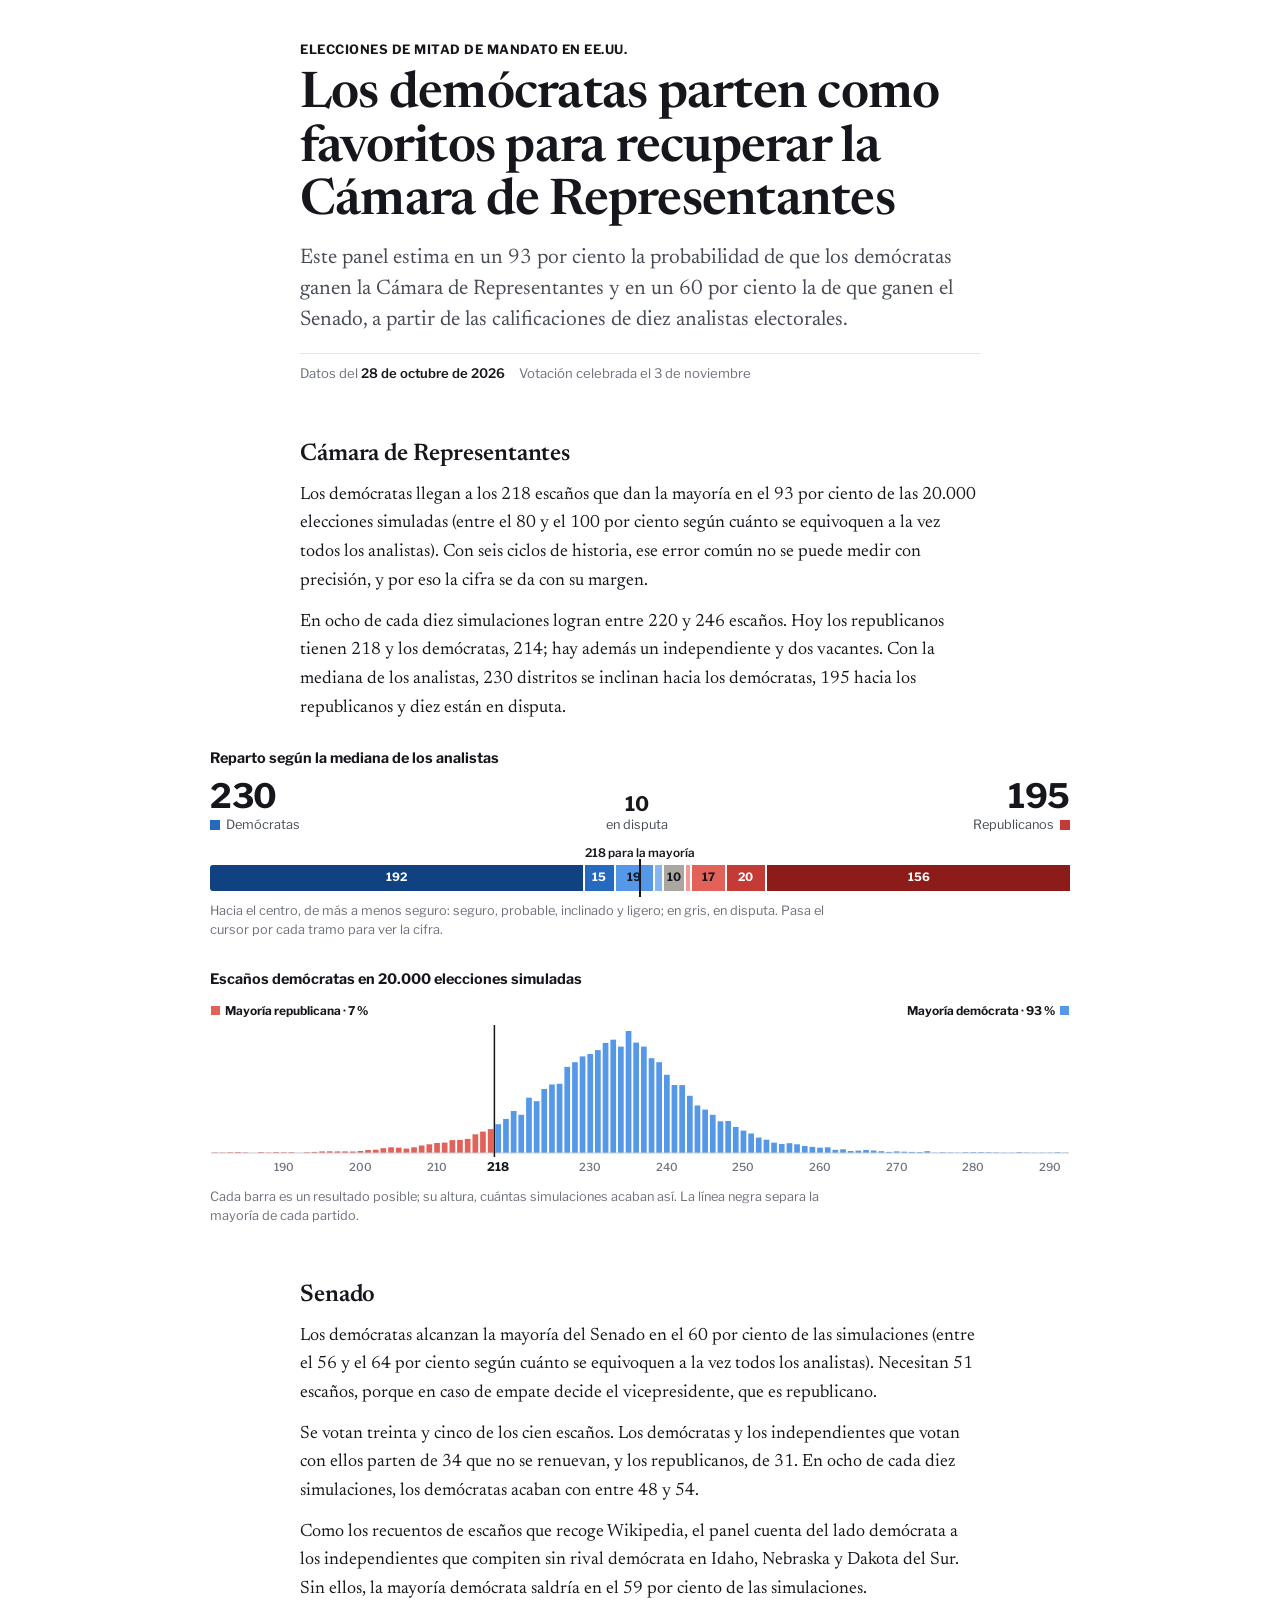
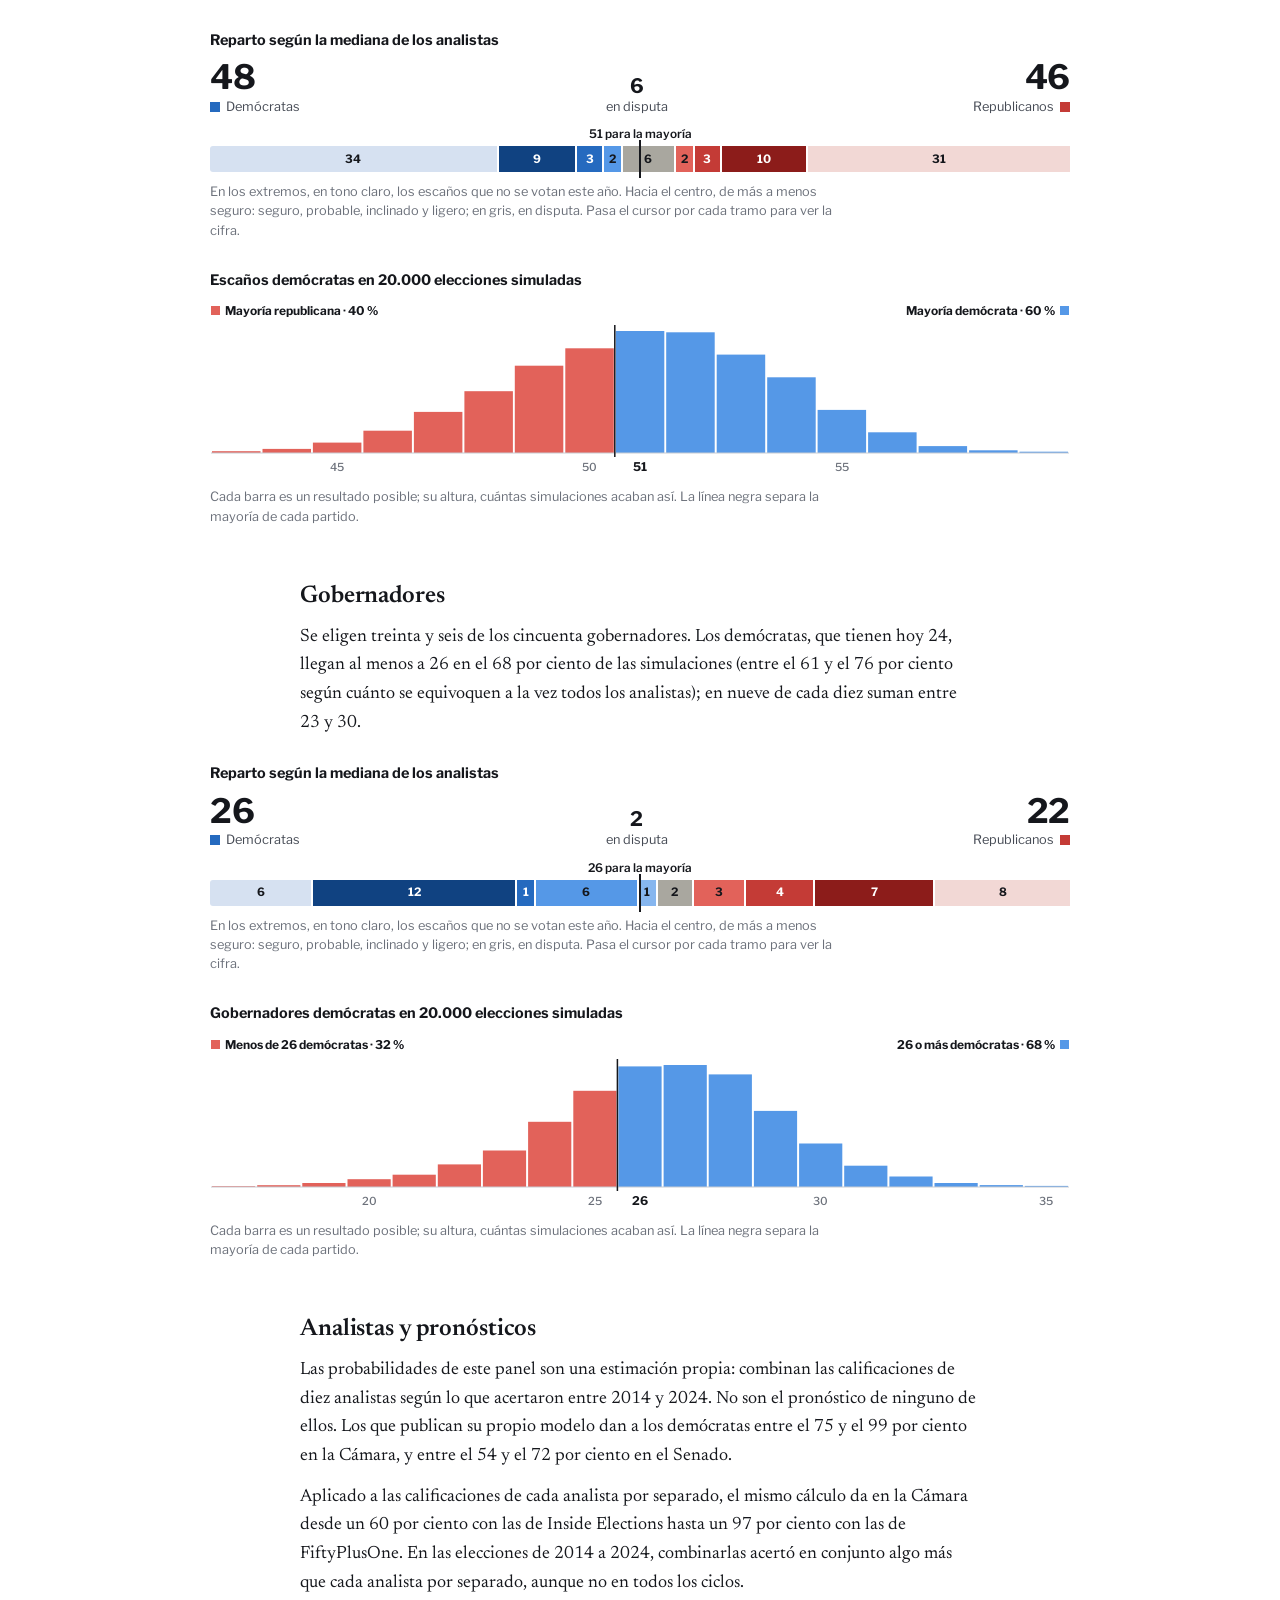
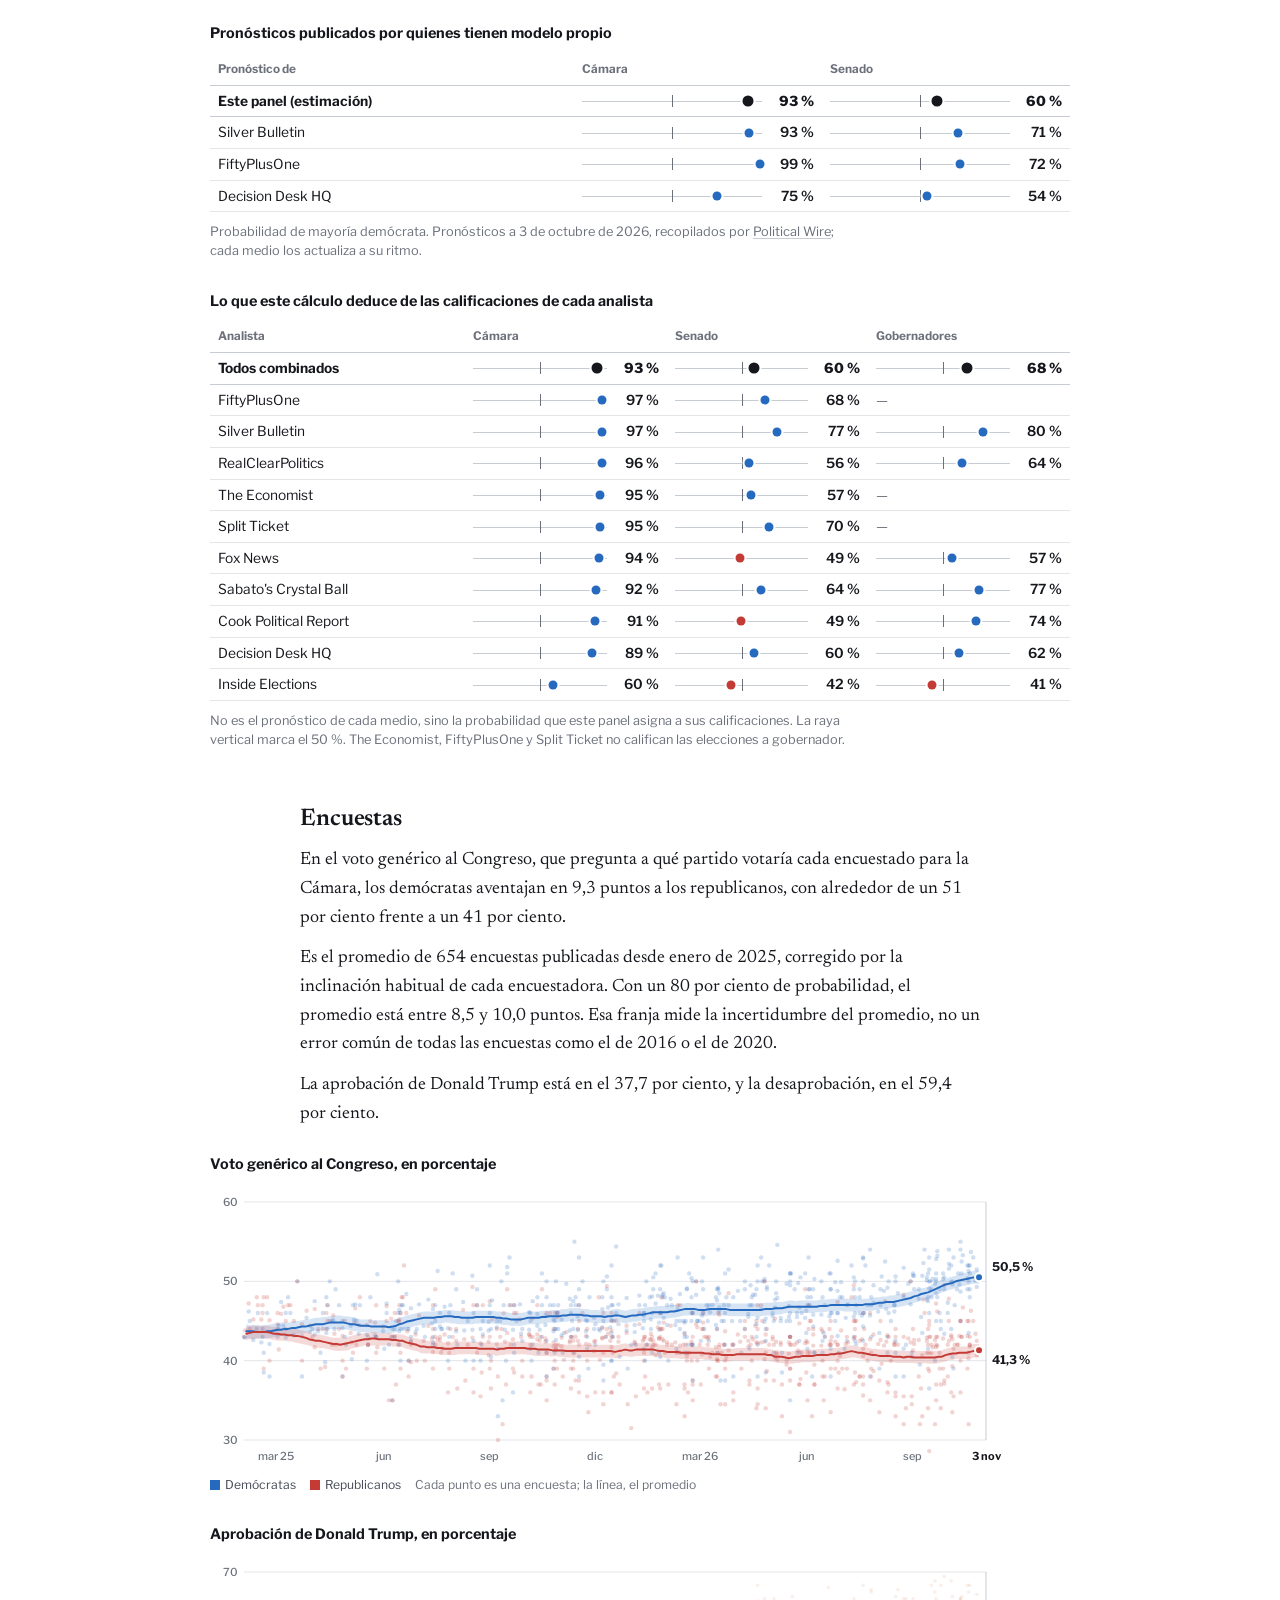
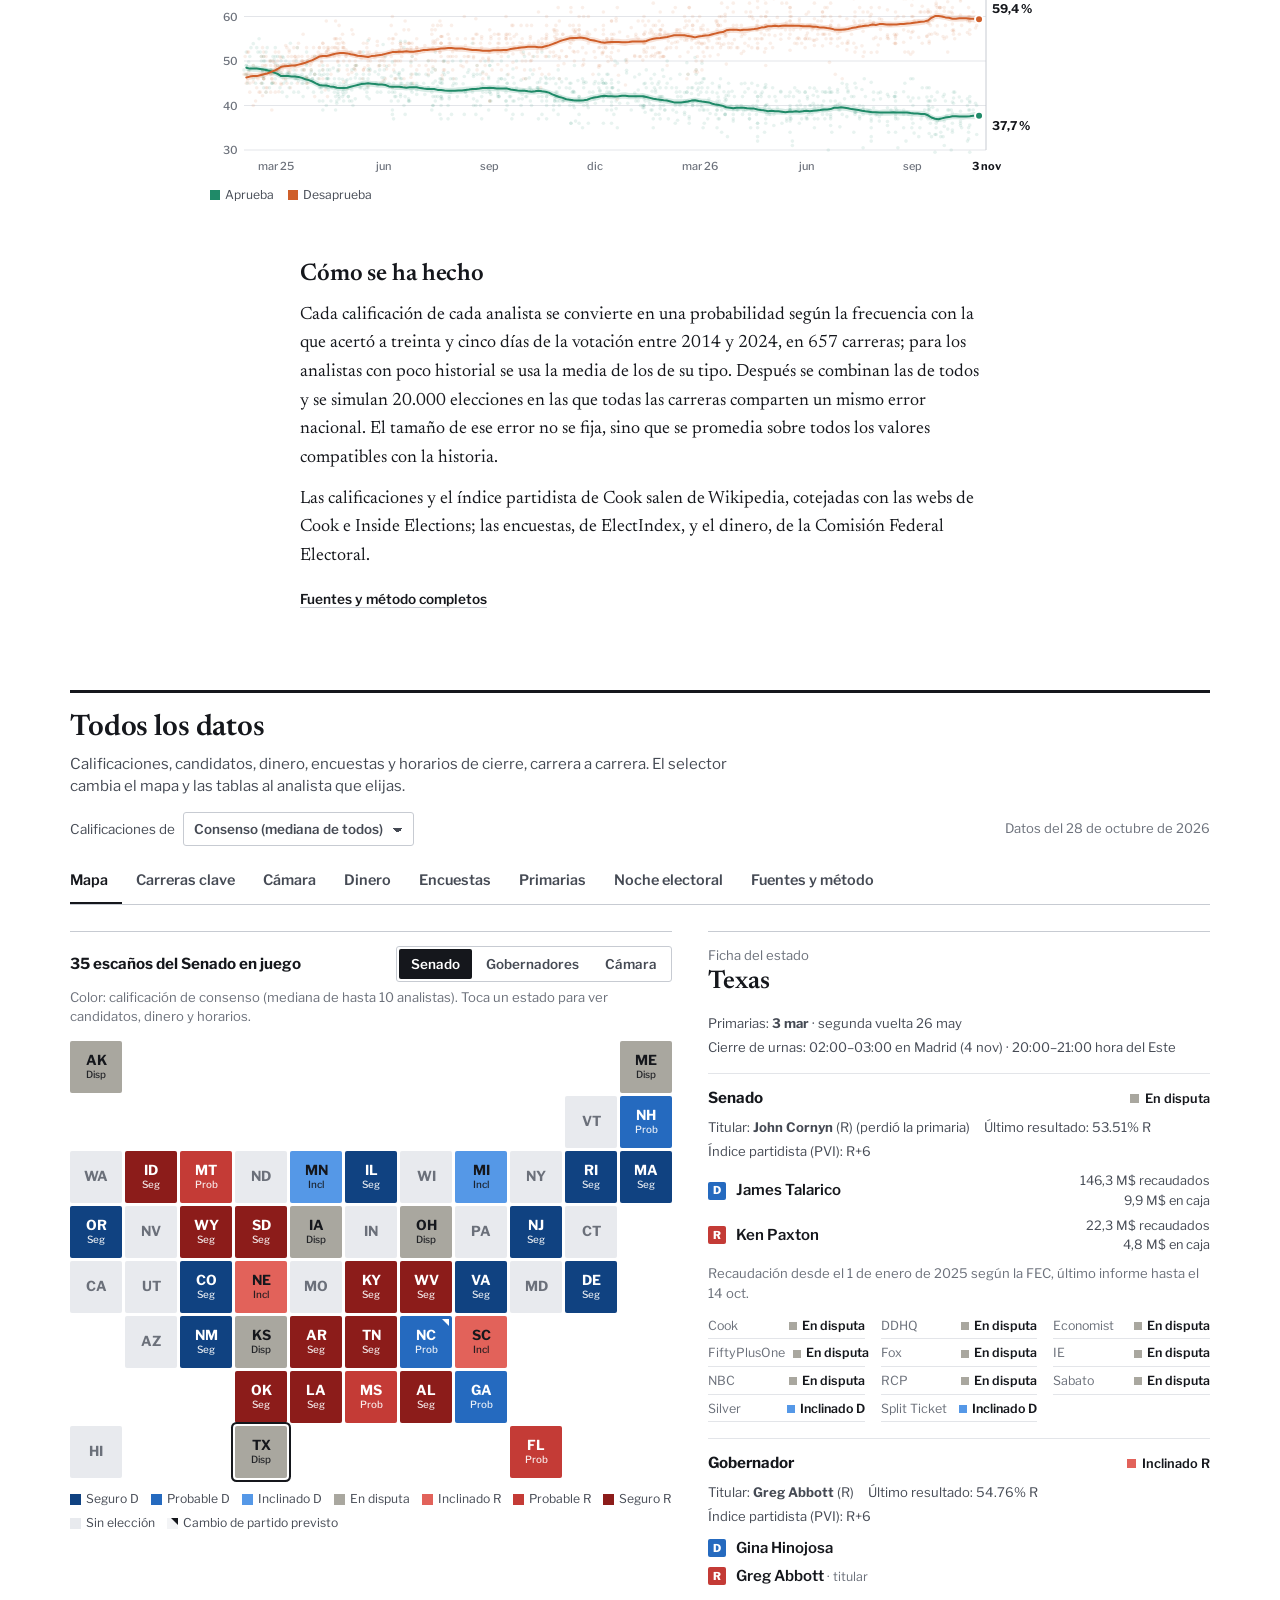
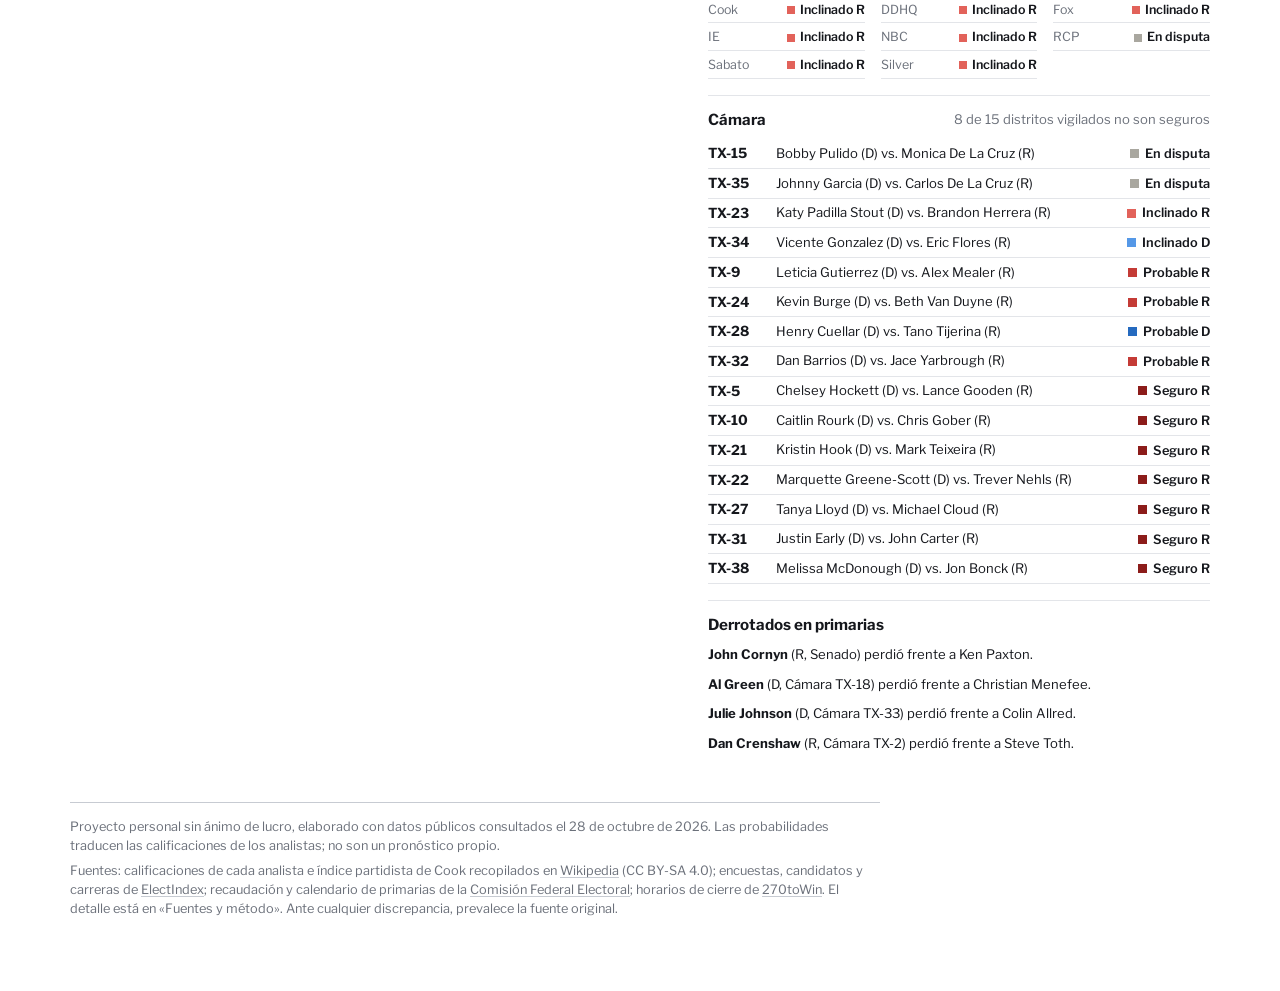
==== commit 7f48f485: "Midterms 2026: datos del 2026-10-28" ====
--- a/midterms/index.html
+++ b/midterms/index.html
@@ -377,7 +377,7 @@
 </div>
 <div class="tip" id="tip" role="tooltip"></div>
 
-<script id="data" type="application/json">{"meta":{"snapshot":"2026-10-27","election":"2026-11-03"},"composition":{"senate":{"R":53,"D":45,"I":2,"total":100,"majority":51,"notUp":{"D":34,"R":31}},"house":{"R":218,"D":214,"I":1,"vacant":2,"total":435,"majority":218},"governors":{"R":26,"D":24,"total":50,"majority":26,"notUp":{"D":6,"R":8}}},"senate":{"raters":[["Cook","Oct 20, 2026"],["DDHQ","Oct 26, 2026"],["Econ","Oct 26, 2026"],["FPO","Oct 26, 2026"],["Fox","Oct 20, 2026"],["IE","Oct 15, 2026"],["NBC","Oct 26, 2026"],["RCP","Oct 26, 2026"],["Sabato","Oct 14, 2026"],["Silver","Oct 25, 2026"],["ST","Oct 27, 2026"]],"races":[{"st":"AL","state":"Alabama","special":false,"pvi":"R+15","incumbent":"Tommy Tuberville","incParty":"R","status":"retiring","last":"60.10% R","ratings":{"Cook":"Safe R","DDHQ":"Safe R","Econ":"Safe R","FPO":"Safe R","Fox":"Safe R","IE":"Safe R","NBC":"Safe R","RCP":"Safe R","Sabato":"Safe R","Silver":"Safe R","ST":"Safe R"},"D":{"name":"Everett Wess","inc":false,"fec":{"id":"S6AL00518","receipts":128570,"coh":10543,"spent":118027,"from":"2026-01-01","through":"2026-10-14"}},"R":{"name":"Barry Moore","inc":false,"fec":{"id":"S6AL00476","receipts":4635926,"coh":467199,"spent":4293858,"from":"2025-01-01","through":"2026-10-14"}},"I":null},{"st":"AK","state":"Alaska","special":false,"pvi":"R+6","incumbent":"Dan S. Sullivan","incParty":"R","status":null,"last":"53.90% R","ratings":{"Cook":"Tossup","DDHQ":"Lean D","Econ":"Tossup","FPO":"Lean D","Fox":"Tossup","IE":"Tossup","NBC":"Tossup","RCP":"Tossup","Sabato":"Lean D","Silver":"Lean D","ST":"Lean D"},"D":{"name":"Mary Peltola","inc":false,"fec":{"id":"S6AK00276","receipts":36887509,"coh":4102126,"spent":32785383,"from":"2026-01-01","through":"2026-10-14"}},"R":{"name":"Dan Sullivan","inc":true,"fec":{"id":"S4AK00214","receipts":11508274,"coh":2839758,"spent":10759421,"from":"2025-01-01","through":"2026-10-14"}},"I":null},{"st":"AR","state":"Arkansas","special":false,"pvi":"R+15","incumbent":"Tom Cotton","incParty":"R","status":null,"last":"66.53% R","ratings":{"Cook":"Safe R","DDHQ":"Safe R","Econ":"Likely R","FPO":"Safe R","Fox":"Safe R","IE":"Safe R","NBC":"Safe R","RCP":"Safe R","Sabato":"Safe R","Silver":"Safe R","ST":"Safe R"},"D":{"name":"Hallie Shoffner","inc":false,"fec":{"id":"S6AR00199","receipts":4042811,"coh":756932,"spent":3285879,"from":"2025-07-01","through":"2026-10-14"}},"R":{"name":"Tom Cotton","inc":true,"fec":{"id":"S4AR00103","receipts":7149643,"coh":5129928,"spent":9470585,"from":"2025-01-01","through":"2026-10-14"}},"I":{"name":"Jeff Wadlin","label":"Libertarian","inc":false,"fec":{"id":"S6AR00223","receipts":80063,"coh":6291,"spent":73772,"from":"2026-01-01","through":"2026-10-14"}}},{"st":"CO","state":"Colorado","special":false,"pvi":"D+6","incumbent":"John Hickenlooper","incParty":"D","status":null,"last":"53.50% D","ratings":{"Cook":"Safe D","DDHQ":"Safe D","Econ":"Safe D","FPO":"Safe D","Fox":"Safe D","IE":"Safe D","NBC":"Safe D","RCP":"Safe D","Sabato":"Safe D","Silver":"Safe D","ST":"Safe D"},"D":{"name":"John Hickenlooper","inc":true,"fec":{"id":"S0CO00575","receipts":9529277,"coh":1558828,"spent":9406082,"from":"2025-01-01","through":"2026-10-14"}},"R":{"name":"Mark Baisley","inc":false,"fec":{"id":"S6CO00507","receipts":138210,"coh":27710,"spent":110837,"from":"2025-01-01","through":"2026-10-14"}},"I":{"name":"Bob Chew","label":"Forward","inc":false,"fec":{"id":"S6CO00549","receipts":3603854,"coh":235007,"spent":3368847,"from":"2026-03-20","through":"2026-10-14"}}},{"st":"DE","state":"Delaware","special":false,"pvi":"D+8","incumbent":"Chris Coons","incParty":"D","status":null,"last":"59.44% D","ratings":{"Cook":"Safe D","DDHQ":"Safe D","Econ":"Safe D","FPO":"Safe D","Fox":"Safe D","IE":"Safe D","NBC":"Safe D","RCP":"Safe D","Sabato":"Safe D","Silver":"Safe D","ST":"Safe D"},"D":{"name":"Chris Coons","inc":true,"fec":{"id":"S0DE00092","receipts":4956015,"coh":5031711,"spent":2109504,"from":"2025-01-01","through":"2026-10-14"}},"R":{"name":"Michael Katz","inc":false,"fec":{"id":"S6DE00206","receipts":190416,"coh":16085,"spent":174332,"from":"2026-01-01","through":"2026-10-14"}},"I":null},{"st":"FL","state":"Florida","special":true,"pvi":"R+5","incumbent":"Ashley Moody","incParty":"R","status":null,"last":"Appointed (2025)","ratings":{"Cook":"Safe R","DDHQ":"Likely R","Econ":"Likely R","FPO":"Likely R","Fox":"Safe R","IE":"Likely R","NBC":"Likely R","RCP":"Lean R","Sabato":"Safe R","Silver":"Likely R","ST":"Likely R"},"D":{"name":"Angie Nixon","inc":false,"fec":{"id":"S6FL00830","receipts":11319380,"coh":3266795,"spent":8052586,"from":"2025-01-01","through":"2026-10-14"}},"R":{"name":"Ashley Moody","inc":true,"fec":{"id":"S6FL00640","receipts":14524032,"coh":816355,"spent":13707677,"from":"2025-01-13","through":"2026-10-14"}},"I":{"name":"Neil J. Gillespie","label":"Independent","inc":false}},{"st":"GA","state":"Georgia","special":false,"pvi":"R+1","incumbent":"Jon Ossoff","incParty":"D","status":null,"last":"50.62% D","ratings":{"Cook":"Likely D","DDHQ":"Likely D","Econ":"Likely D","FPO":"Safe D","Fox":"Likely D","IE":"Lean D","NBC":"Likely D","RCP":"Likely D","Sabato":"Likely D","Silver":"Safe D","ST":"Safe D"},"D":{"name":"Jon Ossoff","inc":true,"fec":{"id":"S8GA00180","receipts":115904486,"coh":15134336,"spent":105760717,"from":"2025-01-01","through":"2026-10-14"}},"R":{"name":"Mike Collins","inc":false,"fec":{"id":"S6GA00390","receipts":10679277,"coh":1103682,"spent":10178766,"from":"2025-01-01","through":"2026-10-14"}},"I":null},{"st":"ID","state":"Idaho","special":false,"pvi":"R+18","incumbent":"Jim Risch","incParty":"R","status":null,"last":"62.62% R","ratings":{"Cook":"Safe R","DDHQ":"Safe R","Econ":"Safe R","FPO":"Safe R","Fox":"Safe R","IE":"Safe R","NBC":"Safe R","RCP":"Safe R","Sabato":"Safe R","Silver":"Safe R","ST":"Safe R"},"D":null,"R":{"name":"Jim Risch","inc":true,"fec":{"id":"S8ID00092","receipts":3935512,"coh":2122235,"spent":4233642,"from":"2025-01-01","through":"2026-10-14"}},"I":{"name":"Todd Achilles","label":"Independent","inc":false,"fec":{"id":"S6ID00146","receipts":1921132,"coh":195819,"spent":1733606,"from":"2025-07-01","through":"2026-10-14"}}},{"st":"IL","state":"Illinois","special":false,"pvi":"D+6","incumbent":"Dick Durbin","incParty":"D","status":"retiring","last":"54.93% D","ratings":{"Cook":"Safe D","DDHQ":"Safe D","Econ":"Safe D","FPO":"Safe D","Fox":"Safe D","IE":"Safe D","NBC":"Safe D","RCP":"Safe D","Sabato":"Safe D","Silver":"Safe D","ST":"Safe D"},"D":{"name":"Juliana Stratton","inc":false,"fec":{"id":"S6IL00458","receipts":7230577,"coh":1541585,"spent":5688992,"from":"2025-04-24","through":"2026-10-14"}},"R":{"name":"Don Tracy","inc":false,"fec":{"id":"S6IL00615","receipts":4914363,"coh":483017,"spent":4431346,"from":"2025-07-01","through":"2026-10-14"}},"I":{"name":"Whitfield Harrington, Jr.","label":"American Center","inc":false,"fec":{"id":"S6IL00680","receipts":143382,"coh":19484,"spent":123897,"from":"2026-01-01","through":"2026-10-14"}}},{"st":"IA","state":"Iowa","special":false,"pvi":"R+6","incumbent":"Joni Ernst","incParty":"R","status":"retiring","last":"51.74% R","ratings":{"Cook":"Tossup","DDHQ":"Tossup","Econ":"Lean R","FPO":"Tossup","Fox":"Tossup","IE":"Tilt R","NBC":"Tossup","RCP":"Tossup","Sabato":"Tossup","Silver":"Tossup","ST":"Tossup"},"D":{"name":"Josh Turek","inc":false,"fec":{"id":"S6IA00298","receipts":24290521,"coh":3072851,"spent":21217670,"from":"2025-07-01","through":"2026-10-14"}},"R":{"name":"Ashley Hinson","inc":false,"fec":{"id":"S6IA00314","receipts":14147973,"coh":2172989,"spent":13903059,"from":"2025-01-01","through":"2026-10-14"}},"I":{"name":"Thomas Laehn","label":"Libertarian","inc":false,"fec":{"id":"S6IA00181","receipts":61146,"coh":9035,"spent":66668,"from":"2025-01-01","through":"2026-10-14"}}},{"st":"KS","state":"Kansas","special":false,"pvi":"R+8","incumbent":"Roger Marshall","incParty":"R","status":null,"last":"53.22% R","ratings":{"Cook":"Tossup","DDHQ":"Lean R","Econ":"Tossup","FPO":"Tossup","Fox":"Lean R","IE":"Tilt R","NBC":"Tossup","RCP":"Tossup","Sabato":"Tossup","Silver":"Tossup","ST":"Lean R"},"D":{"name":"Adam Hamilton","inc":false,"fec":{"id":"S6KS00312","receipts":19175044,"coh":2874364,"spent":16300681,"from":"2026-02-26","through":"2026-10-14"}},"R":{"name":"Roger Marshall","inc":true,"fec":{"id":"S0KS00315","receipts":5350064,"coh":809806,"spent":6245276,"from":"2025-01-01","through":"2026-10-14"}},"I":{"name":"David C Graham","label":"Libertarian","inc":false}},{"st":"KY","state":"Kentucky","special":false,"pvi":"R+15","incumbent":"Mitch McConnell","incParty":"R","status":"retiring","last":"57.76% R","ratings":{"Cook":"Safe R","DDHQ":"Safe R","Econ":"Safe R","FPO":"Safe R","Fox":"Safe R","IE":"Safe R","NBC":"Safe R","RCP":"Safe R","Sabato":"Safe R","Silver":"Safe R","ST":"Safe R"},"D":{"name":"Charles Booker","inc":false,"fec":{"id":"S6KY00385","receipts":1936324,"coh":303599,"spent":1632725,"from":"2025-10-01","through":"2026-10-14"}},"R":{"name":"Andy Barr","inc":false,"fec":{"id":"S6KY00286","receipts":12541350,"coh":1553857,"spent":14680571,"from":"2025-01-01","through":"2026-10-14"}},"I":{"name":"Christopher Campbell","label":"Kentucky Party","inc":false,"fec":{"id":"S6KY00377","receipts":0,"coh":0,"spent":0,"from":"2026-09-30","through":"2026-10-14"}}},{"st":"LA","state":"Louisiana","special":false,"pvi":"R+11","incumbent":"Bill Cassidy","incParty":"R","status":"lost renomination","last":"59.32% R","ratings":{"Cook":"Safe R","DDHQ":"Likely R","Econ":"Likely R","FPO":"Likely R","Fox":"Safe R","IE":"Safe R","NBC":"Safe R","RCP":"Safe R","Sabato":"Safe R","Silver":"Safe R","ST":"Safe R"},"D":{"name":"Jamie Davis","inc":false,"fec":{"id":"S6LA00615","receipts":5019888,"coh":1254929,"spent":3764960,"from":"2025-10-01","through":"2026-10-14"}},"R":{"name":"Julia Letlow","inc":false,"fec":{"id":"S6LA00664","receipts":7062069,"coh":443170,"spent":6618899,"from":"2026-01-01","through":"2026-10-14"}},"I":null},{"st":"ME","state":"Maine","special":false,"pvi":"D+4","incumbent":"Susan Collins","incParty":"R","status":null,"last":"50.98% R","ratings":{"Cook":"Tossup","DDHQ":"Tossup","Econ":"Lean D","FPO":"Lean D","Fox":"Tossup","IE":"Tossup","NBC":"Lean D","RCP":"Tossup","Sabato":"Tossup","Silver":"Lean D","ST":"Lean D"},"D":{"name":"Troy Jackson","inc":false,"fec":{"id":"S6ME00464","receipts":26872874,"coh":1596871,"spent":25276003,"from":"2026-07-07","through":"2026-10-14"}},"R":{"name":"Susan Collins","inc":true,"fec":{"id":"S6ME00159","receipts":22465218,"coh":2689883,"spent":22351644,"from":"2025-01-01","through":"2026-10-14"}},"I":null},{"st":"MA","state":"Massachusetts","special":false,"pvi":"D+14","incumbent":"Ed Markey","incParty":"D","status":null,"last":"66.15% D","ratings":{"Cook":"Safe D","DDHQ":"Safe D","Econ":"Safe D","FPO":"Safe D","Fox":"Safe D","IE":"Safe D","NBC":"Safe D","RCP":"Safe D","Sabato":"Safe D","Silver":"Safe D","ST":"Safe D"},"D":{"name":"Ed Markey","inc":true,"fec":{"id":"S4MA00028","receipts":5985385,"coh":799913,"spent":6996160,"from":"2025-01-01","through":"2026-10-14"}},"R":{"name":"John Deaton","inc":false,"fec":{"id":"S6MA00304","receipts":1674460,"coh":488156,"spent":1186303,"from":"2025-10-01","through":"2026-10-14"}},"I":{"name":"Shiva Ayyadurai","label":"Independent","inc":false,"fec":{"id":"S8MA00268","receipts":245729,"coh":85152,"spent":159434,"from":"2026-01-01","through":"2026-10-14"}}},{"st":"MI","state":"Michigan","special":false,"pvi":"EVEN","incumbent":"Gary Peters","incParty":"D","status":"retiring","last":"49.90% D","ratings":{"Cook":"Tossup","DDHQ":"Lean D","Econ":"Lean D","FPO":"Lean D","Fox":"Tossup","IE":"Tilt D","NBC":"Lean D","RCP":"Tossup","Sabato":"Lean D","Silver":"Likely D","ST":"Lean D"},"D":{"name":"Abdul El-Sayed","inc":false,"fec":{"id":"S6MI00418","receipts":53830872,"coh":2734029,"spent":51096843,"from":"2025-01-01","through":"2026-10-14"}},"R":{"name":"Mike Rogers","inc":false,"fec":{"id":"S4MI00595","receipts":23016439,"coh":3902506,"spent":19369637,"from":"2025-01-01","through":"2026-10-22"}},"I":{"name":"Douglas P. Marsh","label":"Green","inc":false}},{"st":"MN","state":"Minnesota","special":false,"pvi":"D+3","incumbent":"Tina Smith","incParty":"D","status":"retiring","last":"48.74% D","ratings":{"Cook":"Lean D","DDHQ":"Likely D","Econ":"Lean D","FPO":"Likely D","Fox":"Lean D","IE":"Lean D","NBC":"Likely D","RCP":"Tossup","Sabato":"Lean D","Silver":"Likely D","ST":"Likely D"},"D":{"name":"Peggy Flanagan","inc":false,"fec":{"id":"S6MN00440","receipts":11563963,"coh":993214,"spent":10570749,"from":"2025-01-01","through":"2026-10-14"}},"R":{"name":"Michele Tafoya","inc":false,"fec":{"id":"S6MN00556","receipts":12501786,"coh":2819387,"spent":9682730,"from":"2025-01-01","through":"2026-10-14"}},"I":{"name":"Rebecca Whiting","label":"Libertarian","inc":false,"fec":{"id":"S6MN00572","receipts":3756,"coh":1928,"spent":1828,"from":"2026-04-01","through":"2026-10-14"}}},{"st":"MS","state":"Mississippi","special":false,"pvi":"R+11","incumbent":"Cindy Hyde-Smith","incParty":"R","status":null,"last":"54.11% R","ratings":{"Cook":"Likely R","DDHQ":"Likely R","Econ":"Likely R","FPO":"Safe R","Fox":"Safe R","IE":"Safe R","NBC":"Likely R","RCP":"Likely R","Sabato":"Likely R","Silver":"Safe R","ST":"Safe R"},"D":{"name":"Scott Colom","inc":false,"fec":{"id":"S6MS00133","receipts":4400890,"coh":1018717,"spent":3382173,"from":"2025-08-21","through":"2026-10-14"}},"R":{"name":"Cindy Hyde-Smith","inc":true,"fec":{"id":"S8MS00261","receipts":4646803,"coh":1395724,"spent":3720843,"from":"2025-01-01","through":"2026-10-14"}},"I":{"name":"Ty Pinkins","label":"Independent","inc":false,"fec":{"id":"S4MS00187","receipts":104311,"coh":4863,"spent":105063,"from":"2025-01-01","through":"2026-09-30"}}},{"st":"MT","state":"Montana","special":false,"pvi":"R+10","incumbent":"Steve Daines","incParty":"R","status":"retiring","last":"55.01% R","ratings":{"Cook":"Safe R","DDHQ":"Likely R","Econ":"Likely R","FPO":"Likely R","Fox":"Safe R","IE":"Safe R","NBC":"Likely R","RCP":"Likely R","Sabato":"Safe R","Silver":"Likely R","ST":"Safe R"},"D":{"name":"Alani Bankhead","inc":false,"fec":{"id":"S6MT00253","receipts":190540,"coh":22820,"spent":167720,"from":"2025-10-01","through":"2026-10-14"}},"R":{"name":"Kurt Alme","inc":false,"fec":{"id":"S6MT00295","receipts":3013681,"coh":602738,"spent":2410943,"from":"2026-01-01","through":"2026-10-14"}},"I":{"name":"Seth Bodnar","label":"Independent","inc":false,"fec":{"id":"S6MT00287","receipts":4918341,"coh":580921,"spent":4337420,"from":"2026-03-04","through":"2026-10-14"}}},{"st":"NE","state":"Nebraska","special":false,"pvi":"R+10","incumbent":"Pete Ricketts","incParty":"R","status":null,"last":"62.58% R (2024 sp. )","ratings":{"Cook":"Likely R","DDHQ":"Lean R","Econ":"Lean R","FPO":"Likely R","Fox":"Likely R","IE":"Lean R","NBC":"Likely R","RCP":"Tossup","Sabato":"Lean R","Silver":"Lean R","ST":"Lean R"},"D":null,"R":{"name":"Pete Ricketts","inc":true,"fec":{"id":"S6NE00129","receipts":14546959,"coh":1218139,"spent":13815790,"from":"2025-01-01","through":"2026-10-14"}},"I":{"name":"Dan Osborn","label":"Independent","inc":false,"fec":{"id":"S4NE00207","receipts":11029845,"coh":1953183,"spent":9139828,"from":"2025-01-01","through":"2026-10-14"}}},{"st":"NH","state":"New Hampshire","special":false,"pvi":"D+2","incumbent":"Jeanne Shaheen","incParty":"D","status":"retiring","last":"56.64% D","ratings":{"Cook":"Lean D","DDHQ":"Likely D","Econ":"Likely D","FPO":"Likely D","Fox":"Lean D","IE":"Tilt D","NBC":"Lean D","RCP":"Lean D","Sabato":"Likely D","Silver":"Likely D","ST":"Likely D"},"D":{"name":"Chris Pappas","inc":false,"fec":{"id":"S6NH00141","receipts":23703648,"coh":1984366,"spent":22126867,"from":"2025-01-01","through":"2026-10-14"}},"R":{"name":"John E. Sununu","inc":false,"fec":{"id":"S6NH00208","receipts":5681528,"coh":1711396,"spent":3936991,"from":"2025-01-01","through":"2026-10-14"}},"I":{"name":"Edmond Laplante","label":"Constitution","inc":false}},{"st":"NJ","state":"New Jersey","special":false,"pvi":"D+4","incumbent":"Cory Booker","incParty":"D","status":null,"last":"57.23% D","ratings":{"Cook":"Safe D","DDHQ":"Safe D","Econ":"Safe D","FPO":"Safe D","Fox":"Safe D","IE":"Safe D","NBC":"Safe D","RCP":"Safe D","Sabato":"Safe D","Silver":"Safe D","ST":"Safe D"},"D":{"name":"Cory Booker","inc":true,"fec":{"id":"S4NJ00185","receipts":21275163,"coh":22899411,"spent":9568238,"from":"2025-01-01","through":"2026-10-14"}},"R":{"name":"Justin Murphy","inc":false,"fec":{"id":"S4NJ00532","receipts":68189,"coh":10191,"spent":57102,"from":"2025-01-01","through":"2026-10-14"}},"I":{"name":"Joanne Kuniansky","label":"Socialist Workers","inc":false}},{"st":"NM","state":"New Mexico","special":false,"pvi":"D+4","incumbent":"Ben Ray Luján","incParty":"D","status":null,"last":"51.73% D","ratings":{"Cook":"Safe D","DDHQ":"Safe D","Econ":"Safe D","FPO":"Safe D","Fox":"Safe D","IE":"Safe D","NBC":"Safe D","RCP":"Likely D","Sabato":"Safe D","Silver":"Safe D","ST":"Safe D"},"D":{"name":"Ben Ray Lujan","inc":true,"fec":{"id":"S0NM00058","receipts":6460522,"coh":2843276,"spent":4831038,"from":"2025-01-01","through":"2026-10-14"}},"R":{"name":"Larry Marker","inc":false,"fec":{"id":"S6NM01186","receipts":99230,"coh":88,"spent":90122,"from":"2026-04-01","through":"2026-10-14"}},"I":null},{"st":"NC","state":"North Carolina","special":false,"pvi":"R+1","incumbent":"Thom Tillis","incParty":"R","status":"retiring","last":"48.69% R","ratings":{"Cook":"Likely D","DDHQ":"Likely D","Econ":"Likely D","FPO":"Likely D","Fox":"Likely D","IE":"Lean D","NBC":"Likely D","RCP":"Likely D","Sabato":"Lean D","Silver":"Safe D","ST":"Safe D"},"D":{"name":"Roy Cooper","inc":false,"fec":{"id":"S6NC00407","receipts":49585341,"coh":9088860,"spent":40496482,"from":"2025-07-25","through":"2026-10-14"}},"R":{"name":"Michael Whatley","inc":false,"fec":{"id":"S6NC00415","receipts":13668468,"coh":902238,"spent":12766229,"from":"2025-06-30","through":"2026-10-14"}},"I":{"name":"Michael Dublin","label":"Green","inc":false,"fec":{"id":"S6NC00563","receipts":28231,"coh":2996,"spent":26976,"from":"2025-01-01","through":"2026-10-14"}}},{"st":"OH","state":"Ohio","special":true,"pvi":"R+5","incumbent":"Jon Husted","incParty":"R","status":null,"last":"Appointed (2025)","ratings":{"Cook":"Tossup","DDHQ":"Tossup","Econ":"Lean D","FPO":"Lean D","Fox":"Tossup","IE":"Tossup","NBC":"Tossup","RCP":"Tossup","Sabato":"Tossup","Silver":"Lean D","ST":"Lean D"},"D":{"name":"Sherrod Brown","inc":false,"fec":{"id":"S6OH00163","receipts":68409200,"coh":4452803,"spent":63956397,"from":"2025-08-11","through":"2026-10-14"}},"R":{"name":"Jon Husted","inc":true,"fec":{"id":"S6OH00304","receipts":19894786,"coh":4239097,"spent":15655689,"from":"2025-01-01","through":"2026-10-22"}},"I":{"name":"Greg Levy","label":"Independent","inc":false,"fec":{"id":"S6OH00395","receipts":132712,"coh":26916,"spent":107925,"from":"2025-10-01","through":"2026-10-14"}}},{"st":"OK","state":"Oklahoma","special":false,"pvi":"R+17","incumbent":"Alan Armstrong","incParty":"R","status":"retiring","last":"Appointed (2026)","ratings":{"Cook":"Safe R","DDHQ":"Safe R","Econ":"Safe R","FPO":"Safe R","Fox":"Safe R","IE":"Safe R","NBC":"Safe R","RCP":"Safe R","Sabato":"Safe R","Silver":"Safe R","ST":"Safe R"},"D":{"name":"Jasmine Thomas","inc":false,"fec":{"id":"S6OK04163","receipts":115954,"coh":24102,"spent":92789,"from":"2025-07-01","through":"2026-10-14"}},"R":{"name":"Kevin Hern","inc":false,"fec":{"id":"S6OK04247","receipts":10862233,"coh":2811987,"spent":8050247,"from":"2026-01-01","through":"2026-10-14"}},"I":{"name":"Ron Meinhardt","label":"Independent","inc":false,"fec":{"id":"S6OK04205","receipts":15903,"coh":1596,"spent":14307,"from":"2026-01-01","through":"2026-10-14"}}},{"st":"OR","state":"Oregon","special":false,"pvi":"D+8","incumbent":"Jeff Merkley","incParty":"D","status":null,"last":"56.91% D","ratings":{"Cook":"Safe D","DDHQ":"Safe D","Econ":"Safe D","FPO":"Safe D","Fox":"Safe D","IE":"Safe D","NBC":"Safe D","RCP":"Safe D","Sabato":"Safe D","Silver":"Safe D","ST":"Safe D"},"D":{"name":"Jeff Merkley","inc":true,"fec":{"id":"S8OR00207","receipts":5376935,"coh":6621250,"spent":3022684,"from":"2025-01-01","through":"2026-10-14"}},"R":{"name":"David Brock Smith","inc":false,"fec":{"id":"S6OR05218","receipts":311174,"coh":44198,"spent":266976,"from":"2026-01-01","through":"2026-10-14"}},"I":{"name":"Gary Lyndon Dye","label":"Libertarian","inc":false}},{"st":"RI","state":"Rhode Island","special":false,"pvi":"D+8","incumbent":"Jack Reed","incParty":"D","status":null,"last":"66.48% D","ratings":{"Cook":"Safe D","DDHQ":"Safe D","Econ":"Safe D","FPO":"Safe D","Fox":"Safe D","IE":"Safe D","NBC":"Safe D","RCP":"Safe D","Sabato":"Safe D","Silver":"Safe D","ST":"Safe D"},"D":{"name":"Jack Reed","inc":true,"fec":{"id":"S6RI00163","receipts":3727368,"coh":1883532,"spent":3432028,"from":"2025-01-01","through":"2026-10-14"}},"R":{"name":"Raymond McKay","inc":false,"fec":{"id":"S4RI00051","receipts":207231,"coh":8357,"spent":199212,"from":"2025-01-01","through":"2026-10-14"}},"I":{"name":"Michael Anthony Bahry","label":"Independent","inc":false,"fec":{"id":"S6RI00288","receipts":125116,"coh":92617,"spent":32499,"from":"2026-04-01","through":"2026-10-14"}}},{"st":"SC","state":"South Carolina","special":false,"pvi":"R+8","incumbent":"Darline Graham","incParty":"R","status":null,"last":"Appointed (2026)","ratings":{"Cook":"Lean R","DDHQ":"Lean R","Econ":"Lean R","FPO":"Lean R","Fox":"Likely R","IE":"Lean R","NBC":"Lean R","RCP":"Tossup","Sabato":"Likely R","Silver":"Lean R","ST":"Lean R"},"D":{"name":"Annie Andrews","inc":false,"fec":{"id":"S6SC04239","receipts":24216841,"coh":1709466,"spent":22507375,"from":"2025-05-22","through":"2026-10-14"}},"R":{"name":"Darline Graham","inc":true,"fec":{"id":"S6SC04437","receipts":1917646,"coh":634430,"spent":1283216,"from":"2026-07-23","through":"2026-10-14"}},"I":{"name":"Kasie Whitener","label":"Libertarian","inc":false,"fec":{"id":"S6SC04247","receipts":27615,"coh":5781,"spent":21833,"from":"2025-10-01","through":"2026-10-14"}}},{"st":"SD","state":"South Dakota","special":false,"pvi":"R+15","incumbent":"Mike Rounds","incParty":"R","status":null,"last":"65.74% R","ratings":{"Cook":"Safe R","DDHQ":"Safe R","Econ":"Safe R","FPO":"Safe R","Fox":"Safe R","IE":"Safe R","NBC":"Safe R","RCP":"Safe R","Sabato":"Safe R","Silver":"Safe R","ST":"Safe R"},"D":null,"R":{"name":"Mike Rounds","inc":true,"fec":{"id":"S4SD00049","receipts":3810748,"coh":1295543,"spent":4385234,"from":"2025-01-01","through":"2026-10-14"}},"I":{"name":"Brian Bengs","label":"Independent","inc":false,"fec":{"id":"S6SD01117","receipts":1855763,"coh":69708,"spent":1786055,"from":"2025-04-28","through":"2026-10-14"}}},{"st":"TN","state":"Tennessee","special":false,"pvi":"R+14","incumbent":"Bill Hagerty","incParty":"R","status":null,"last":"62.20% R","ratings":{"Cook":"Safe R","DDHQ":"Safe R","Econ":"Safe R","FPO":"Safe R","Fox":"Safe R","IE":"Safe R","NBC":"Safe R","RCP":"Safe R","Sabato":"Safe R","Silver":"Safe R","ST":"Safe R"},"D":{"name":"Marquita Bradshaw","inc":false,"fec":{"id":"S4TN00542","receipts":35195,"coh":8252,"spent":27022,"from":"2025-01-01","through":"2026-10-14"}},"R":{"name":"Bill Hagerty","inc":true,"fec":{"id":"S0TN00169","receipts":8422211,"coh":4956455,"spent":5393225,"from":"2025-01-01","through":"2026-10-14"}},"I":{"name":"David Sutman, Jr.","label":"Independent","inc":false,"fec":{"id":"S6TN00398","receipts":26349,"coh":500,"spent":26349,"from":"2026-04-01","through":"2026-10-14"}}},{"st":"TX","state":"Texas","special":false,"pvi":"R+6","incumbent":"John Cornyn","incParty":"R","status":"lost renomination","last":"53.51% R","ratings":{"Cook":"Tossup","DDHQ":"Tossup","Econ":"Tossup","FPO":"Tossup","Fox":"Tossup","IE":"Tossup","NBC":"Tossup","RCP":"Tossup","Sabato":"Tossup","Silver":"Lean D","ST":"Lean D"},"D":{"name":"James Talarico","inc":false,"fec":{"id":"S6TX00479","receipts":146349912,"coh":9922857,"spent":136427055,"from":"2025-09-08","through":"2026-10-14"}},"R":{"name":"Ken Paxton","inc":false,"fec":{"id":"S6TX00388","receipts":22327474,"coh":4784408,"spent":17543066,"from":"2025-04-01","through":"2026-10-14"}},"I":{"name":"Ted Brown","label":"Libertarian","inc":false,"fec":{"id":"S4TX00888","receipts":14257,"coh":1288,"spent":13037,"from":"2025-01-01","through":"2026-10-14"}}},{"st":"VA","state":"Virginia","special":false,"pvi":"D+3","incumbent":"Mark Warner","incParty":"D","status":null,"last":"55.99% D","ratings":{"Cook":"Safe D","DDHQ":"Safe D","Econ":"Safe D","FPO":"Safe D","Fox":"Safe D","IE":"Safe D","NBC":"Safe D","RCP":"Safe D","Sabato":"Safe D","Silver":"Safe D","ST":"Safe D"},"D":{"name":"Mark Warner","inc":true,"fec":{"id":"S6VA00093","receipts":20222105,"coh":6217677,"spent":19557662,"from":"2025-01-01","through":"2026-10-14"}},"R":{"name":"Bert Mizusawa","inc":false,"fec":{"id":"S8VA00321","receipts":1141130,"coh":154034,"spent":987432,"from":"2025-01-01","through":"2026-10-14"}},"I":null},{"st":"WV","state":"West Virginia","special":false,"pvi":"R+21","incumbent":"Shelley Moore Capito","incParty":"R","status":null,"last":"70.28% R","ratings":{"Cook":"Safe R","DDHQ":"Safe R","Econ":"Safe R","FPO":"Safe R","Fox":"Safe R","IE":"Safe R","NBC":"Safe R","RCP":"Safe R","Sabato":"Safe R","Silver":"Safe R","ST":"Safe R"},"D":{"name":"Rachel Fetty Anderson","inc":false,"fec":{"id":"S6WV00188","receipts":164558,"coh":35681,"spent":135873,"from":"2026-01-01","through":"2026-10-14"}},"R":{"name":"Shelley Moore Capito","inc":true,"fec":{"id":"S4WV00159","receipts":5449866,"coh":3071076,"spent":4690155,"from":"2025-01-01","through":"2026-10-14"}},"I":{"name":"S. Marshall Wilson","label":"Constitution","inc":false,"fec":{"id":"S6WV00204","receipts":65287,"coh":1250,"spent":64037,"from":"2026-04-01","through":"2026-10-14"}}},{"st":"WY","state":"Wyoming","special":false,"pvi":"R+23","incumbent":"Cynthia Lummis","incParty":"R","status":"retiring","last":"72.85% R","ratings":{"Cook":"Safe R","DDHQ":"Safe R","Econ":"Safe R","FPO":"Safe R","Fox":"Safe R","IE":"Safe R","NBC":"Safe R","RCP":"Safe R","Sabato":"Safe R","Silver":"Safe R","ST":"Safe R"},"D":{"name":"James Byrd","inc":false,"fec":{"id":"S6WY00217","receipts":53560,"coh":7927,"spent":46561,"from":"2026-01-01","through":"2026-10-14"}},"R":{"name":"Harriet Hageman","inc":false,"fec":{"id":"S6WY00209","receipts":2810754,"coh":439422,"spent":3254295,"from":"2025-01-01","through":"2026-10-14"}},"I":null}],"overall":{"Cook":"D/I - 47 R - 46 7 tossups","DDHQ":"D/I - 49 R - 47 4 tossups","Econ":"D/I - 49 R - 47 4 tossups","FPO":"D/I - 51 R - 46 3 tossups","Fox":"D/I - 47 R - 47 6 tossups","IE":"D/I - 48 R - 48 4 tossups","NBC":"D/I - 49 R - 46 5 tossups","RCP":"D/I - 46 R - 44 10 tossups","Sabato":"D/I - 49 R - 46 5 tossups","Silver":"D/I - 52 R - 46 2 tossups","ST":"D/I - 52 R - 47 1 tossup"},"overall_check":{"Cook":{"calc":[47,46,7],"wiki":[47,46,7],"match":true,"unrated":0},"DDHQ":{"calc":[49,47,4],"wiki":[49,47,4],"match":true,"unrated":0},"Econ":{"calc":[50,47,3],"wiki":[49,47,4],"match":false,"unrated":0},"FPO":{"calc":[51,46,3],"wiki":[51,46,3],"match":true,"unrated":0},"Fox":{"calc":[47,47,6],"wiki":[47,47,6],"match":true,"unrated":0},"IE":{"calc":[48,48,4],"wiki":[48,48,4],"match":true,"unrated":0},"NBC":{"calc":[49,46,5],"wiki":[49,46,5],"match":true,"unrated":0},"RCP":{"calc":[46,44,10],"wiki":[46,44,10],"match":true,"unrated":0},"Sabato":{"calc":[49,46,5],"wiki":[49,46,5],"match":true,"unrated":0},"Silver":{"calc":[52,46,2],"wiki":[52,46,2],"match":true,"unrated":0},"ST":{"calc":[52,47,1],"wiki":[52,47,1],"match":true,"unrated":0}}},"governors":{"raters":[["Cook","Oct. 23, 2026"],["DDHQ","Oct. 23, 2026"],["Fox","Oct. 20, 2026"],["IE","Oct. 15, 2026"],["NBC","Oct 26, 2026"],["RCP","Oct. 12, 2026"],["Sabato","Oct. 22, 2026"],["Silver","Oct. 23, 2026"]],"races":[{"st":"AL","state":"Alabama","pvi":"R+15","incumbent":"Kay Ivey","incParty":"R","status":"term-limited","last":"66.91% R","ratings":{"Cook":"Safe R","DDHQ":"Likely R","Fox":"Safe R","IE":"Safe R","NBC":"Safe R","RCP":"Safe R","Sabato":"Likely R","Silver":"Safe R"},"D":{"name":"Doug Jones","inc":false},"R":{"name":"Tommy Tuberville","inc":false},"I":null},{"st":"AK","state":"Alaska","pvi":"R+6","incumbent":"Mike Dunleavy","incParty":"R","status":"term-limited","last":"50.29% R","ratings":{"Cook":"Lean D","DDHQ":"Lean D","Fox":"Tossup","IE":"Tossup","NBC":"Lean D","RCP":"Lean D","Sabato":"Lean D","Silver":"Safe D"},"D":{"name":"Jonathan Kreiss-Tomkins","inc":false},"R":{"name":"Bernadette Wilson","inc":false},"I":null},{"st":"AZ","state":"Arizona","pvi":"R+2","incumbent":"Katie Hobbs","incParty":"D","status":null,"last":"50.32% D","ratings":{"Cook":"Lean D","DDHQ":"Lean D","Fox":"Lean D","IE":"Tilt D","NBC":"Lean D","RCP":"Lean D","Sabato":"Lean D","Silver":"Safe D"},"D":{"name":"Katie Hobbs","inc":true},"R":{"name":"Andy Biggs","inc":false},"I":{"name":"Risa Lombardo","label":"Green","inc":false}},{"st":"AR","state":"Arkansas","pvi":"R+15","incumbent":"Sarah Huckabee Sanders","incParty":"R","status":null,"last":"62.96% R","ratings":{"Cook":"Safe R","DDHQ":"Safe R","Fox":"Safe R","IE":"Safe R","NBC":"Safe R","RCP":"Safe R","Sabato":"Safe R","Silver":"Safe R"},"D":{"name":"Fredrick Love","inc":false},"R":{"name":"Sarah Huckabee Sanders","inc":true},"I":{"name":"Colt Shelby","label":"Libertarian","inc":false}},{"st":"CA","state":"California","pvi":"D+12","incumbent":"Gavin Newsom","incParty":"D","status":"term-limited","last":"59.18% D","ratings":{"Cook":"Safe D","DDHQ":"Safe D","Fox":"Safe D","IE":"Safe D","NBC":"Safe D","RCP":"Safe D","Sabato":"Safe D","Silver":"Safe D"},"D":{"name":"Xavier Becerra","inc":false},"R":{"name":"Steve Hilton","inc":false},"I":null},{"st":"CO","state":"Colorado","pvi":"D+6","incumbent":"Jared Polis","incParty":"D","status":"term-limited","last":"58.53% D","ratings":{"Cook":"Safe D","DDHQ":"Likely D","Fox":"Safe D","IE":"Safe D","NBC":"Safe D","RCP":"Safe D","Sabato":"Safe D","Silver":"Safe D"},"D":{"name":"Phil Weiser","inc":false},"R":{"name":"Victor Marx","inc":false},"I":{"name":"Greg Lopez","label":"Independent","inc":false}},{"st":"CT","state":"Connecticut","pvi":"D+8","incumbent":"Ned Lamont","incParty":"D","status":null,"last":"55.97% D","ratings":{"Cook":"Safe D","DDHQ":"Likely D","Fox":"Safe D","IE":"Safe D","NBC":"Safe D","RCP":"Safe D","Sabato":"Safe D","Silver":"Safe D"},"D":{"name":"Ned Lamont","inc":true},"R":{"name":"Ryan Fazio","inc":false},"I":null},{"st":"FL","state":"Florida","pvi":"R+5","incumbent":"Ron DeSantis","incParty":"R","status":"term-limited","last":"59.37% R","ratings":{"Cook":"Lean R","DDHQ":"Lean R","Fox":"Lean R","IE":"Lean R","NBC":"Lean R","RCP":"Tossup","Sabato":"Lean R","Silver":"Likely R"},"D":{"name":"David Jolly","inc":false},"R":{"name":"Byron Donalds","inc":false},"I":{"name":"Scott Eckhard Jewett","label":"Libertarian","inc":false}},{"st":"GA","state":"Georgia","pvi":"R+1","incumbent":"Brian Kemp","incParty":"R","status":"term-limited","last":"53.41% R","ratings":{"Cook":"Tossup","DDHQ":"Tossup","Fox":"Tossup","IE":"Tossup","NBC":"Tossup","RCP":"Tossup","Sabato":"Tossup","Silver":"Tossup"},"D":{"name":"Keisha Lance Bottoms","inc":false},"R":{"name":"Rick Jackson","inc":false},"I":null},{"st":"HI","state":"Hawaii","pvi":"D+13","incumbent":"Josh Green","incParty":"D","status":null,"last":"63.21% D","ratings":{"Cook":"Safe D","DDHQ":"Safe D","Fox":"Safe D","IE":"Safe D","NBC":"Safe D","RCP":"Safe D","Sabato":"Safe D","Silver":"Safe D"},"D":{"name":"Josh Green","inc":true},"R":{"name":"Gary Cordery","inc":false},"I":null},{"st":"ID","state":"Idaho","pvi":"R+18","incumbent":"Brad Little","incParty":"R","status":null,"last":"60.52% R","ratings":{"Cook":"Safe R","DDHQ":"Safe R","Fox":"Safe R","IE":"Safe R","NBC":"Safe R","RCP":"Safe R","Sabato":"Safe R","Silver":"Safe R"},"D":{"name":"Terri Pickens","inc":false},"R":{"name":"Brad Little","inc":true},"I":{"name":"Paul Sand","label":"Libertarian","inc":false}},{"st":"IL","state":"Illinois","pvi":"D+6","incumbent":"JB Pritzker","incParty":"D","status":null,"last":"54.91% D","ratings":{"Cook":"Safe D","DDHQ":"Likely D","Fox":"Safe D","IE":"Safe D","NBC":"Safe D","RCP":"Safe D","Sabato":"Safe D","Silver":"Safe D"},"D":{"name":"JB Pritzker","inc":true},"R":{"name":"Darren Bailey","inc":false},"I":{"name":"Collin Corbett","label":"Independent","inc":false}},{"st":"IA","state":"Iowa","pvi":"R+6","incumbent":"Kim Reynolds","incParty":"R","status":"retiring","last":"58.04% R","ratings":{"Cook":"Lean D","DDHQ":"Lean D","Fox":"Lean D","IE":"Tilt D","NBC":"Lean D","RCP":"Lean D","Sabato":"Lean D","Silver":"Likely D"},"D":{"name":"Rob Sand","inc":false},"R":{"name":"Zach Lahn","inc":false},"I":null},{"st":"KS","state":"Kansas","pvi":"R+8","incumbent":"Laura Kelly","incParty":"D","status":"term-limited","last":"49.54% D","ratings":{"Cook":"Lean R","DDHQ":"Lean R","Fox":"Lean R","IE":"Tilt R","NBC":"Lean R","RCP":"Tossup","Sabato":"Lean R","Silver":"Lean R"},"D":{"name":"Cindy Holscher","inc":false},"R":{"name":"Ty Masterson","inc":false},"I":null},{"st":"ME","state":"Maine","pvi":"D+4","incumbent":"Janet Mills","incParty":"D","status":"term-limited","last":"55.69% D","ratings":{"Cook":"Safe D","DDHQ":"Likely D","Fox":"Safe D","IE":"Safe D","NBC":"Safe D","RCP":"Likely D","Sabato":"Likely D","Silver":"Safe D"},"D":{"name":"Hannah Pingree","inc":false},"R":{"name":"Robert Charles","inc":false},"I":{"name":"Rick Bennett","label":"Independent","inc":false}},{"st":"MD","state":"Maryland","pvi":"D+15","incumbent":"Wes Moore","incParty":"D","status":null,"last":"64.53% D","ratings":{"Cook":"Safe D","DDHQ":"Safe D","Fox":"Safe D","IE":"Safe D","NBC":"Safe D","RCP":"Safe D","Sabato":"Safe D","Silver":"Safe D"},"D":{"name":"Wes Moore","inc":true},"R":{"name":"Dan Cox","inc":false},"I":{"name":"Andy Ellis","label":"Green","inc":false}},{"st":"MA","state":"Massachusetts","pvi":"D+14","incumbent":"Maura Healey","incParty":"D","status":null,"last":"63.74% D","ratings":{"Cook":"Safe D","DDHQ":"Safe D","Fox":"Safe D","IE":"Safe D","NBC":"Safe D","RCP":"Safe D","Sabato":"Safe D","Silver":"Safe D"},"D":{"name":"Maura Healey","inc":true},"R":{"name":"Mike Minogue","inc":false},"I":{"name":"Andrea James","label":"Independent","inc":false}},{"st":"MI","state":"Michigan","pvi":"EVEN","incumbent":"Gretchen Whitmer","incParty":"D","status":"term-limited","last":"54.47% D","ratings":{"Cook":"Lean D","DDHQ":"Likely D","Fox":"Lean D","IE":"Tilt D","NBC":"Lean D","RCP":"Lean D","Sabato":"Likely D","Silver":"Likely D"},"D":{"name":"Jocelyn Benson","inc":false},"R":{"name":"John James","inc":false},"I":{"name":"Anthony Hudson","label":"Libertarian","inc":false}},{"st":"MN","state":"Minnesota","pvi":"D+3","incumbent":"Tim Walz","incParty":"D","status":"retiring","last":"52.27% DFL","ratings":{"Cook":"Safe D","DDHQ":"Likely D","Fox":"Likely D","IE":"Likely D","NBC":"Safe D","RCP":"Likely D","Sabato":"Safe D","Silver":"Safe D"},"D":{"name":"Amy Klobuchar","inc":false},"R":{"name":"Lisa Demuth","inc":false},"I":{"name":"Steven Young and Jane Kirby","label":"Green","inc":false}},{"st":"NE","state":"Nebraska","pvi":"R+10","incumbent":"Jim Pillen","incParty":"R","status":null,"last":"59.74% R","ratings":{"Cook":"Likely R","DDHQ":"Likely R","Fox":"Likely R","IE":"Likely R","NBC":"Likely R","RCP":"Safe R","Sabato":"Likely R","Silver":"Likely R"},"D":{"name":"Lynne Walz","inc":false},"R":{"name":"Jim Pillen","inc":true},"I":{"name":"Brett Lindstrom","label":"America First","inc":false}},{"st":"NV","state":"Nevada","pvi":"R+1","incumbent":"Joe Lombardo","incParty":"R","status":null,"last":"48.81% R","ratings":{"Cook":"Tossup","DDHQ":"Tossup","Fox":"Tossup","IE":"Tilt R","NBC":"Tossup","RCP":"Tossup","Sabato":"Tossup","Silver":"Tossup"},"D":{"name":"Aaron Ford","inc":false},"R":{"name":"Joe Lombardo","inc":true},"I":{"name":"Danielle Ford","label":"Independent","inc":false}},{"st":"NH","state":"New Hampshire","pvi":"D+2","incumbent":"Kelly Ayotte","incParty":"R","status":null,"last":"53.64% R","ratings":{"Cook":"Likely R","DDHQ":"Lean R","Fox":"Likely R","IE":"Safe R","NBC":"Likely R","RCP":"Lean R","Sabato":"Likely R","Silver":"Likely R"},"D":{"name":"Cinde Warmington","inc":false},"R":{"name":"Kelly Ayotte","inc":true},"I":{"name":"Stephen Villee","label":"Libertarian","inc":false}},{"st":"NM","state":"New Mexico","pvi":"D+4","incumbent":"Michelle Lujan Grisham","incParty":"D","status":"term-limited","last":"51.97% D","ratings":{"Cook":"Safe D","DDHQ":"Likely D","Fox":"Safe D","IE":"Likely D","NBC":"Safe D","RCP":"Lean D","Sabato":"Safe D","Silver":"Safe D"},"D":{"name":"Deb Haaland","inc":false},"R":{"name":"Gregg Hull","inc":false},"I":null},{"st":"NY","state":"New York","pvi":"D+8","incumbent":"Kathy Hochul","incParty":"D","status":null,"last":"53.12% D","ratings":{"Cook":"Safe D","DDHQ":"Likely D","Fox":"Safe D","IE":"Likely D","NBC":"Safe D","RCP":"Safe D","Sabato":"Safe D","Silver":"Safe D"},"D":{"name":"Kathy Hochul","inc":true},"R":{"name":"Bruce Blakeman","inc":false},"I":null},{"st":"OH","state":"Ohio","pvi":"R+5","incumbent":"Mike DeWine","incParty":"R","status":"term-limited","last":"62.41% R","ratings":{"Cook":"Lean D","DDHQ":"Lean D","Fox":"Tossup","IE":"Tossup","NBC":"Lean D","RCP":"Tossup","Sabato":"Lean D","Silver":"Likely D"},"D":{"name":"Amy Acton","inc":false},"R":{"name":"Vivek Ramaswamy","inc":false},"I":{"name":"Don Kissick","label":"Libertarian","inc":false}},{"st":"OK","state":"Oklahoma","pvi":"R+17","incumbent":"Kevin Stitt","incParty":"R","status":"term-limited","last":"55.45% R","ratings":{"Cook":"Likely R","DDHQ":"Safe R","Fox":"Safe R","IE":"Likely R","NBC":"Likely R","RCP":"Safe R","Sabato":"Likely R","Silver":"Likely R"},"D":{"name":"Cyndi Munson","inc":false},"R":{"name":"Mike Mazzei","inc":false},"I":{"name":"Jerry Griffin","label":"Independent","inc":false}},{"st":"OR","state":"Oregon","pvi":"D+8","incumbent":"Tina Kotek","incParty":"D","status":null,"last":"46.96% D","ratings":{"Cook":"Lean D","DDHQ":"Likely D","Fox":"Lean D","IE":"Lean D","NBC":"Likely D","RCP":"Tossup","Sabato":"Lean D","Silver":"Likely D"},"D":{"name":"Tina Kotek","inc":true},"R":{"name":"Christine Drazan","inc":false},"I":{"name":"Brett Smith","label":"Green","inc":false}},{"st":"PA","state":"Pennsylvania","pvi":"R+1","incumbent":"Josh Shapiro","incParty":"D","status":null,"last":"56.49% D","ratings":{"Cook":"Safe D","DDHQ":"Safe D","Fox":"Safe D","IE":"Safe D","NBC":"Safe D","RCP":"Safe D","Sabato":"Safe D","Silver":"Safe D"},"D":{"name":"Josh Shapiro","inc":true},"R":{"name":"Stacy Garrity","inc":false},"I":{"name":"Kenneth V. Krawchuk","label":"Libertarian","inc":false}},{"st":"RI","state":"Rhode Island","pvi":"D+8","incumbent":"Dan McKee","incParty":"D","status":"lost renomination","last":"57.92% D","ratings":{"Cook":"Safe D","DDHQ":"Safe D","Fox":"Safe D","IE":"Safe D","NBC":"Safe D","RCP":"Safe D","Sabato":"Safe D","Silver":"Safe D"},"D":{"name":"Helena Foulkes","inc":false},"R":{"name":"Aaron Guckian","inc":false},"I":{"name":"Ken Block","label":"Independent","inc":false}},{"st":"SC","state":"South Carolina","pvi":"R+8","incumbent":"Henry McMaster","incParty":"R","status":"term-limited","last":"58.04% R","ratings":{"Cook":"Safe R","DDHQ":"Lean R","Fox":"Safe R","IE":"Safe R","NBC":"Safe R","RCP":"Likely R","Sabato":"Safe R","Silver":"Safe R"},"D":{"name":"Jermaine Johnson","inc":false},"R":{"name":"Alan Wilson","inc":false},"I":{"name":"Walid Hakim","label":"Green","inc":false}},{"st":"SD","state":"South Dakota","pvi":"R+15","incumbent":"Larry Rhoden","incParty":"R","status":null,"last":"61.98% R","ratings":{"Cook":"Safe R","DDHQ":"Safe R","Fox":"Safe R","IE":"Safe R","NBC":"Safe R","RCP":"Safe R","Sabato":"Safe R","Silver":"Safe R"},"D":{"name":"Dan Ahlers","inc":false},"R":{"name":"Larry Rhoden","inc":true},"I":null},{"st":"TN","state":"Tennessee","pvi":"R+14","incumbent":"Bill Lee","incParty":"R","status":"term-limited","last":"64.91% R","ratings":{"Cook":"Safe R","DDHQ":"Likely R","Fox":"Safe R","IE":"Safe R","NBC":"Safe R","RCP":"Safe R","Sabato":"Safe R","Silver":"Safe R"},"D":{"name":"Jerri Green","inc":false},"R":{"name":"Marsha Blackburn","inc":false},"I":{"name":"Lauren Pinkston","label":"Independent","inc":false}},{"st":"TX","state":"Texas","pvi":"R+6","incumbent":"Greg Abbott","incParty":"R","status":null,"last":"54.76% R","ratings":{"Cook":"Lean R","DDHQ":"Lean R","Fox":"Lean R","IE":"Lean R","NBC":"Lean R","RCP":"Tossup","Sabato":"Lean R","Silver":"Lean R"},"D":{"name":"Gina Hinojosa","inc":false},"R":{"name":"Greg Abbott","inc":true},"I":{"name":"Pat Dixon","label":"Libertarian","inc":false}},{"st":"VT","state":"Vermont","pvi":"D+17","incumbent":"Phil Scott","incParty":"R","status":null,"last":"73.43% R","ratings":{"Cook":"Likely R","DDHQ":"Likely R","Fox":"Likely R","IE":"Likely R","NBC":"Likely R","RCP":"Lean R","Sabato":"Likely R","Silver":"Lean R"},"D":{"name":"Amanda Janoo","inc":false},"R":{"name":"Phil Scott","inc":true},"I":{"name":"Dean Roy","label":"Freedom and Unity","inc":false}},{"st":"WI","state":"Wisconsin","pvi":"EVEN","incumbent":"Tony Evers","incParty":"D","status":"retiring","last":"51.15% D","ratings":{"Cook":"Tossup","DDHQ":"Lean D","Fox":"Tossup","IE":"Tossup","NBC":"Lean D","RCP":"Tossup","Sabato":"Lean D","Silver":"Lean D"},"D":{"name":"David Crowley","inc":false},"R":{"name":"Tom Tiffany","inc":false},"I":null},{"st":"WY","state":"Wyoming","pvi":"R+23","incumbent":"Mark Gordon","incParty":"R","status":"term-limited","last":"74.07% R","ratings":{"Cook":"Safe R","DDHQ":"Safe R","Fox":"Safe R","IE":"Safe R","NBC":"Safe R","RCP":"Safe R","Sabato":"Safe R","Silver":"Safe R"},"D":{"name":"Kenneth Casner","inc":false},"R":{"name":"Eric Barlow","inc":false},"I":{"name":"Rebecca Bextel","label":"Constitution","inc":false}}]},"house":{"raters":[["Cook","Oct. 23, 2026"],["IE","Oct. 15, 2026"],["Sabato","Oct. 20, 2026"],["Econ","Oct. 24, 2026"],["ST","Oct. 27, 2026"],["DDHQ","Oct. 25, 2026"],["FPO","Oct. 26, 2026"],["Fox","Oct. 13, 2026"],["Silver","Oct. 22, 2026"],["RCP","Oct. 25, 2026"]],"competitive":[{"code":"AL-02","st":"AL","district":"2","pvi":"R+7","incumbent":"Shomari Figures","status":null,"last":"54.6% D","ratings":{"Cook":"Lean R","IE":"Lean R","Sabato":"Lean R","Econ":"Likely R","ST":"Tossup","DDHQ":"Likely R","FPO":"Tossup","Fox":"Likely R","Silver":"Likely R","RCP":"Lean R"},"D":"Shomari Figures","R":"Rhett Marques"},{"code":"AK-01","st":"AK","district":"AL","pvi":"R+6","incumbent":"Nick Begich III","status":null,"last":"51.3% R","ratings":{"Cook":"Lean R","IE":"Likely R","Sabato":"Likely R","Econ":"Likely R","ST":"Likely R","DDHQ":"Lean R","FPO":"Lean R","Fox":"Likely R","Silver":"Likely R","RCP":"Lean R"},"D":null,"R":"Nick Begich III"},{"code":"AZ-01","st":"AZ","district":"1","pvi":"R+1","incumbent":"David Schweikert","status":"retiring","last":"51.9% R","ratings":{"Cook":"Lean D","IE":"Tilt D","Sabato":"Lean D","Econ":"Likely D","ST":"Likely D","DDHQ":"Lean D","FPO":"Likely D","Fox":"Lean D","Silver":"Likely D","RCP":"Lean D"},"D":"Amish Shah","R":"Jay Feely"},{"code":"AZ-02","st":"AZ","district":"2","pvi":"R+7","incumbent":"Eli Crane","status":null,"last":"54.5% R","ratings":{"Cook":"Lean R","IE":"Likely R","Sabato":"Likely R","Econ":"Tossup","ST":"Tossup","DDHQ":"Likely R","FPO":"Lean R","Fox":"Likely R","Silver":"Lean R","RCP":"Tossup"},"D":"Jonathan Nez","R":"Eli Crane"},{"code":"AZ-05","st":"AZ","district":"5","pvi":"R+10","incumbent":"Andy Biggs","status":"retiring","last":"60.4% R","ratings":{"Cook":"Safe R","IE":"Safe R","Sabato":"Safe R","Econ":"Lean R","ST":"Safe R","DDHQ":"Likely R","FPO":"Safe R","Fox":"Safe R","Silver":"Safe R","RCP":"Safe R"},"D":"Elizabeth Lee","R":"Mark Lamb"},{"code":"AZ-06","st":"AZ","district":"6","pvi":"EVEN","incumbent":"Juan Ciscomani","status":null,"last":"50.0% R","ratings":{"Cook":"Lean D","IE":"Tossup","Sabato":"Lean D","Econ":"Likely D","ST":"Safe D","DDHQ":"Likely D","FPO":"Likely D","Fox":"Lean D","Silver":"Likely D","RCP":"Lean D"},"D":"JoAnna Mendoza","R":"Juan Ciscomani"},{"code":"AZ-08","st":"AZ","district":"8","pvi":"R+8","incumbent":"Abraham Hamadeh","status":null,"last":"56.5% R","ratings":{"Cook":"Safe R","IE":"Safe R","Sabato":"Safe R","Econ":"Likely R","ST":"Likely R","DDHQ":"Likely R","FPO":"Likely R","Fox":"Safe R","Silver":"Likely R","RCP":"Safe R"},"D":"Bernadette Greene-Placentia","R":"Abraham Hamadeh"},{"code":"AR-02","st":"AR","district":"2","pvi":"R+8","incumbent":"French Hill","status":null,"last":"58.9% R","ratings":{"Cook":"Likely R","IE":"Likely R","Sabato":"Likely R","Econ":"Lean R","ST":"Likely R","DDHQ":"Likely R","FPO":"Likely R","Fox":"Likely R","Silver":"Likely R","RCP":"Lean R"},"D":"Chris Jones","R":"French Hill"},{"code":"CA-05","st":"CA","district":"5","pvi":"R+10","incumbent":"Tom McClintock","status":null,"last":"61.8% R","ratings":{"Cook":"Safe R","IE":"Safe R","Sabato":"Safe R","Econ":"Safe R","ST":"Safe R","DDHQ":"Likely R","FPO":"Safe R","Fox":"Safe R","Silver":"Safe R","RCP":"Safe R"},"D":"Michael Masuda","R":"Tom McClintock"},{"code":"CA-06","st":"CA","district":"6","pvi":"D+5","incumbent":"Kevin Kiley","status":null,"last":"55.5% R","ratings":{"Cook":"Safe D","IE":"Lean D","Sabato":"Likely D","Econ":"Safe D","ST":"Safe D","DDHQ":"Safe D","FPO":"Safe D","Fox":"Safe D","Silver":"Safe D","RCP":"Likely D"},"D":"Richard Pan","R":"Kevin Kiley","Rp":"I"},{"code":"CA-13","st":"CA","district":"13","pvi":"D+2","incumbent":"Adam Gray","status":null,"last":"50.0% D","ratings":{"Cook":"Likely D","IE":"Tilt D","Sabato":"Likely D","Econ":"Safe D","ST":"Safe D","DDHQ":"Likely D","FPO":"Safe D","Fox":"Lean D","Silver":"Safe D","RCP":"Likely D"},"D":"Adam Gray","R":"Kevin Lincoln"},{"code":"CA-21","st":"CA","district":"21","pvi":"D+5","incumbent":"Jim Costa","status":null,"last":"52.6% D","ratings":{"Cook":"Safe D","IE":"Safe D","Sabato":"Likely D","Econ":"Safe D","ST":"Safe D","DDHQ":"Safe D","FPO":"Safe D","Fox":"Likely D","Silver":"Safe D","RCP":"Safe D"},"D":"Jim Costa","R":"Kyle Kirkland"},{"code":"CA-22","st":"CA","district":"22","pvi":"D+1","incumbent":"David Valadao","status":null,"last":"53.4% R","ratings":{"Cook":"Tossup","IE":"Tossup","Sabato":"Lean D","Econ":"Safe D","ST":"Lean D","DDHQ":"Likely D","FPO":"Likely D","Fox":"Tossup","Silver":"Likely D","RCP":"Lean D"},"D":"Randy Villegas","R":"David Valadao"},{"code":"CA-45","st":"CA","district":"45","pvi":"D+3","incumbent":"Derek Tran","status":null,"last":"50.1% D","ratings":{"Cook":"Likely D","IE":"Likely D","Sabato":"Likely D","Econ":"Safe D","ST":"Safe D","DDHQ":"Likely D","FPO":"Safe D","Fox":"Likely D","Silver":"Safe D","RCP":"Safe D"},"D":"Derek Tran","R":"Chuong Vo"},{"code":"CA-48","st":"CA","district":"48","pvi":"D+2","incumbent":"Darrell Issa","status":"retiring","last":"59.3% R","ratings":{"Cook":"Lean D","IE":"Tilt D","Sabato":"Likely D","Econ":"Likely D","ST":"Safe D","DDHQ":"Likely D","FPO":"Safe D","Fox":"Lean D","Silver":"Likely D","RCP":"Likely D"},"D":"Marni von Wilpert","R":"Jim Desmond"},{"code":"CO-03","st":"CO","district":"3","pvi":"R+5","incumbent":"Jeff Hurd","status":null,"last":"50.8% R","ratings":{"Cook":"Likely R","IE":"Likely R","Sabato":"Likely R","Econ":"Lean R","ST":"Lean R","DDHQ":"Lean R","FPO":"Tossup","Fox":"Lean R","Silver":"Lean R","RCP":"Tossup"},"D":"Dwayne Romero","R":"Jeff Hurd"},{"code":"CO-04","st":"CO","district":"4","pvi":"R+9","incumbent":"Lauren Boebert","status":null,"last":"53.6% R","ratings":{"Cook":"Lean R","IE":"Safe R","Sabato":"Lean R","Econ":"Tossup","ST":"Tossup","DDHQ":"Likely R","FPO":"Likely R","Fox":"Likely R","Silver":"Likely R","RCP":"Tossup"},"D":"Eileen Laubacher","R":"Lauren Boebert"},{"code":"CO-05","st":"CO","district":"5","pvi":"R+5","incumbent":"Jeff Crank","status":null,"last":"54.7% R","ratings":{"Cook":"Lean R","IE":"Tilt R","Sabato":"Lean R","Econ":"Lean R","ST":"Lean R","DDHQ":"Likely R","FPO":"Tossup","Fox":"Lean R","Silver":"Tossup","RCP":"Tossup"},"D":"Jessica Killin","R":"Jeff Crank"},{"code":"CO-08","st":"CO","district":"8","pvi":"EVEN","incumbent":"Gabe Evans","status":null,"last":"49.0% R","ratings":{"Cook":"Lean D","IE":"Tossup","Sabato":"Lean D","Econ":"Lean D","ST":"Lean D","DDHQ":"Likely D","FPO":"Likely D","Fox":"Lean D","Silver":"Likely D","RCP":"Lean D"},"D":"Manny Rutinel","R":"Gabe Evans"},{"code":"FL-02","st":"FL","district":"2","pvi":"R+8","incumbent":"Neal Dunn","status":"retiring","last":"61.6% R","ratings":{"Cook":"Safe R","IE":"Safe R","Sabato":"Safe R","Econ":"Lean R","ST":"Safe R","DDHQ":"Likely R","FPO":"Likely R","Fox":"Safe R","Silver":"Likely R","RCP":"Safe R"},"D":"Amanda Green","R":"Austin Rogers"},{"code":"FL-03","st":"FL","district":"3","pvi":"R+10","incumbent":"Kat Cammack","status":null,"last":"61.6% R","ratings":{"Cook":"Safe R","IE":"Safe R","Sabato":"Safe R","Econ":"Safe R","ST":"Safe R","DDHQ":"Likely R","FPO":"Safe R","Fox":"Safe R","Silver":"Safe R","RCP":"Safe R"},"D":"Seth Harp","R":"Kat Cammack"},{"code":"FL-04","st":"FL","district":"4","pvi":"R+5","incumbent":"Aaron Bean","status":null,"last":"57.3% R","ratings":{"Cook":"Safe R","IE":"Safe R","Sabato":"Safe R","Econ":"Likely R","ST":"Likely R","DDHQ":"Likely R","FPO":"Likely R","Fox":"Safe R","Silver":"Likely R","RCP":"Safe R"},"D":"LaShonda Holloway","R":"Aaron Bean"},{"code":"FL-05","st":"FL","district":"5","pvi":"R+10","incumbent":"John Rutherford","status":null,"last":"63.1% R","ratings":{"Cook":"Safe R","IE":"Safe R","Sabato":"Safe R","Econ":"Likely R","ST":"Safe R","DDHQ":"Likely R","FPO":"Safe R","Fox":"Safe R","Silver":"Safe R","RCP":"Safe R"},"D":"Rachel Grage","R":"John Rutherford"},{"code":"FL-07","st":"FL","district":"7","pvi":"R+5","incumbent":"Cory Mills","status":"lost renomination","last":"56.5% R","ratings":{"Cook":"Likely R","IE":"Likely R","Sabato":"Likely R","Econ":"Lean D","ST":"Tossup","DDHQ":"Lean R","FPO":"Lean R","Fox":"Lean R","Silver":"Lean R","RCP":"Lean R"},"D":"Bale Dalton","R":"Ryan Elijah"},{"code":"FL-08","st":"FL","district":"8","pvi":"R+8","incumbent":"Mike Haridopolos","status":null,"last":"62.2% R","ratings":{"Cook":"Safe R","IE":"Safe R","Sabato":"Safe R","Econ":"Likely R","ST":"Safe R","DDHQ":"Likely R","FPO":"Likely R","Fox":"Safe R","Silver":"Likely R","RCP":"Safe R"},"D":"Jennifer Jenkins","R":"Mike Haridopolos"},{"code":"FL-09","st":"FL","district":"9","pvi":"R+8","incumbent":"Darren Soto","status":null,"last":"55.1% D","ratings":{"Cook":"Likely R","IE":"Likely R","Sabato":"Likely R","Econ":"Tossup","ST":"Lean R","DDHQ":"Lean R","FPO":"Likely R","Fox":"Lean R","Silver":"Lean R","RCP":"Tossup"},"D":"Darren Soto","R":"Dan Green"},{"code":"FL-11","st":"FL","district":"11","pvi":"R+7","incumbent":"Daniel Webster","status":"retiring","last":"60.3% R","ratings":{"Cook":"Safe R","IE":"Safe R","Sabato":"Safe R","Econ":"Likely R","ST":"Safe R","DDHQ":"Likely R","FPO":"Likely R","Fox":"Safe R","Silver":"Likely R","RCP":"Safe R"},"D":"James Pericola","R":"Joe Strada"},{"code":"FL-12","st":"FL","district":"12","pvi":"R+7","incumbent":"Gus Bilirakis","status":null,"last":"71.0% R","ratings":{"Cook":"Safe R","IE":"Safe R","Sabato":"Likely R","Econ":"Likely R","ST":"Safe R","DDHQ":"Likely R","FPO":"Likely R","Fox":"Safe R","Silver":"Likely R","RCP":"Likely R"},"D":"Kimberly Overman","R":"Gus Bilirakis"},{"code":"FL-13","st":"FL","district":"13","pvi":"R+6","incumbent":"Anna Paulina Luna","status":null,"last":"54.8% R","ratings":{"Cook":"Lean R","IE":"Lean R","Sabato":"Likely R","Econ":"Lean R","ST":"Lean R","DDHQ":"Lean R","FPO":"Lean R","Fox":"Lean R","Silver":"Lean R","RCP":"Lean R"},"D":"Leela Gray","R":"Anna Paulina Luna"},{"code":"FL-14","st":"FL","district":"14","pvi":"R+4","incumbent":"Kathy Castor","status":null,"last":"57.0% D","ratings":{"Cook":"Tossup","IE":"Tossup","Sabato":"Tossup","Econ":"Likely D","ST":"Lean D","DDHQ":"Lean D","FPO":"Lean D","Fox":"Tossup","Silver":"Likely D","RCP":"Tossup"},"D":"Kathy Castor","R":"Mike Beltran"},{"code":"FL-15","st":"FL","district":"15","pvi":"R+9","incumbent":"Laurel Lee","status":null,"last":"56.2% R","ratings":{"Cook":"Safe R","IE":"Safe R","Sabato":"Safe R","Econ":"Safe R","ST":"Safe R","DDHQ":"Likely R","FPO":"Safe R","Fox":"Safe R","Silver":"Likely R","RCP":"Safe R"},"D":"Robert People","R":"Laurel Lee"},{"code":"FL-16","st":"FL","district":"16","pvi":"R+6","incumbent":"Vern Buchanan","status":"retiring","last":"59.5% R","ratings":{"Cook":"Likely R","IE":"Likely R","Sabato":"Likely R","Econ":"Lean R","ST":"Likely R","DDHQ":"Likely R","FPO":"Lean R","Fox":"Likely R","Silver":"Likely R","RCP":"Likely R"},"D":"Kelly Kirschner","R":"Sydney Gruters"},{"code":"FL-18","st":"FL","district":"18","pvi":"R+8","incumbent":"Scott Franklin","status":null,"last":"65.3% R","ratings":{"Cook":"Safe R","IE":"Safe R","Sabato":"Safe R","Econ":"Safe R","ST":"Safe R","DDHQ":"Likely R","FPO":"Likely R","Fox":"Safe R","Silver":"Safe R","RCP":"Safe R"},"D":"Curtis Gibson","R":"Scott Franklin"},{"code":"FL-21","st":"FL","district":"21","pvi":"R+7","incumbent":"Brian Mast","status":null,"last":"61.8% R","ratings":{"Cook":"Safe R","IE":"Safe R","Sabato":"Safe R","Econ":"Safe R","ST":"Safe R","DDHQ":"Likely R","FPO":"Likely R","Fox":"Safe R","Silver":"Safe R","RCP":"Safe R"},"D":"James Martin","R":"Brian Mast"},{"code":"FL-22","st":"FL","district":"22","pvi":"R+4","incumbent":"New seat","status":null,"last":"–","ratings":{"Cook":"Tossup","IE":"Tilt R","Sabato":"Tossup","Econ":"Lean D","ST":"Tossup","DDHQ":"Tossup","FPO":"Lean D","Fox":"Tossup","Silver":"Lean D","RCP":"Tossup"},"D":"Pia Dandiya","R":"Casey Askar"},{"code":"FL-25","st":"FL","district":"25","pvi":"R+3","incumbent":"Jared Moskowitz","status":null,"last":"52.4% D","ratings":{"Cook":"Lean D","IE":"Tossup","Sabato":"Lean D","Econ":"Lean D","ST":"Likely D","DDHQ":"Lean D","FPO":"Lean D","Fox":"Lean D","Silver":"Lean D","RCP":"Lean D"},"D":"Jared Moskowitz","R":"Scott Singer"},{"code":"FL-26","st":"FL","district":"26","pvi":"R+7","incumbent":"Mario Díaz-Balart","status":null,"last":"70.9% R","ratings":{"Cook":"Safe R","IE":"Safe R","Sabato":"Safe R","Econ":"Safe R","ST":"Safe R","DDHQ":"Likely R","FPO":"Safe R","Fox":"Safe R","Silver":"Safe R","RCP":"Safe R"},"D":"Nicole Locklin","R":"Mario Diaz-Balart"},{"code":"FL-27","st":"FL","district":"27","pvi":"R+6","incumbent":"María Elvira Salazar","status":null,"last":"60.4% R","ratings":{"Cook":"Lean R","IE":"Lean R","Sabato":"Lean R","Econ":"Likely R","ST":"Likely R","DDHQ":"Likely R","FPO":"Lean R","Fox":"Lean R","Silver":"Lean R","RCP":"Lean R"},"D":"Eliott Rodriguez","R":"Maria Salazar"},{"code":"GA-01","st":"GA","district":"1","pvi":"R+8","incumbent":"Buddy Carter","status":"retiring","last":"62.0% R","ratings":{"Cook":"Safe R","IE":"Safe R","Sabato":"Safe R","Econ":"Likely R","ST":"Safe R","DDHQ":"Likely R","FPO":"Likely R","Fox":"Safe R","Silver":"Likely R","RCP":"Safe R"},"D":"Amanda Hollowell","R":"Jim Kingston"},{"code":"GA-07","st":"GA","district":"7","pvi":"R+11","incumbent":"Rich McCormick","status":null,"last":"64.9% R","ratings":{"Cook":"Safe R","IE":"Safe R","Sabato":"Safe R","Econ":"Safe R","ST":"Safe R","DDHQ":"Likely R","FPO":"Safe R","Fox":"Safe R","Silver":"Safe R","RCP":"Safe R"},"D":"Tony Kozycki","R":"Rich McCormick"},{"code":"GA-10","st":"GA","district":"10","pvi":"R+11","incumbent":"Mike Collins","status":"retiring","last":"63.1% R","ratings":{"Cook":"Safe R","IE":"Safe R","Sabato":"Safe R","Econ":"Safe R","ST":"Safe R","DDHQ":"Likely R","FPO":"Safe R","Fox":"Safe R","Silver":"Safe R","RCP":"Safe R"},"D":"Pamela DeLancy","R":"Houston Gaines"},{"code":"GA-11","st":"GA","district":"11","pvi":"R+12","incumbent":"Barry Loudermilk","status":"retiring","last":"65.6% R","ratings":{"Cook":"Safe R","IE":"Safe R","Sabato":"Safe R","Econ":"Likely R","ST":"Safe R","DDHQ":"Safe R","FPO":"Safe R","Fox":"Safe R","Silver":"Safe R","RCP":"Safe R"},"D":"Chris Harden","R":"John Cowan"},{"code":"GA-12","st":"GA","district":"12","pvi":"R+7","incumbent":"Rick Allen","status":null,"last":"60.3% R","ratings":{"Cook":"Safe R","IE":"Safe R","Sabato":"Safe R","Econ":"Safe R","ST":"Safe R","DDHQ":"Likely R","FPO":"Likely R","Fox":"Safe R","Silver":"Likely R","RCP":"Safe R"},"D":"Ceretta Smith","R":"Rick Allen"},{"code":"IL-17","st":"IL","district":"17","pvi":"D+3","incumbent":"Eric Sorensen","status":null,"last":"54.4% D","ratings":{"Cook":"Safe D","IE":"Safe D","Sabato":"Safe D","Econ":"Safe D","ST":"Safe D","DDHQ":"Likely D","FPO":"Safe D","Fox":"Safe D","Silver":"Safe D","RCP":"Safe D"},"D":"Eric Sorensen","R":"Dillan Vancil"},{"code":"IN-01","st":"IN","district":"1","pvi":"D+1","incumbent":"Frank J. Mrvan","status":null,"last":"53.4% D","ratings":{"Cook":"Likely D","IE":"Likely D","Sabato":"Likely D","Econ":"Safe D","ST":"Safe D","DDHQ":"Safe D","FPO":"Safe D","Fox":"Likely D","Silver":"Safe D","RCP":"Likely D"},"D":"Frank Mrvan","R":"Barb Regnitz"},{"code":"IN-05","st":"IN","district":"5","pvi":"R+8","incumbent":"Victoria Spartz","status":null,"last":"56.6% R","ratings":{"Cook":"Likely R","IE":"Likely R","Sabato":"Likely R","Econ":"Lean R","ST":"Likely R","DDHQ":"Likely R","FPO":"Likely R","Fox":"Likely R","Silver":"Likely R","RCP":"Likely R"},"D":"J.D. Ford","R":"Victoria Spartz"},{"code":"IA-01","st":"IA","district":"1","pvi":"R+4","incumbent":"Mariannette Miller-Meeks","status":null,"last":"50.1% R","ratings":{"Cook":"Lean D","IE":"Tilt D","Sabato":"Lean D","Econ":"Likely D","ST":"Likely D","DDHQ":"Likely D","FPO":"Likely D","Fox":"Lean D","Silver":"Likely D","RCP":"Lean D"},"D":"Christina Bohannan","R":"Mariannette Miller-Meeks"},{"code":"IA-02","st":"IA","district":"2","pvi":"R+4","incumbent":"Ashley Hinson","status":"retiring","last":"57.1% R","ratings":{"Cook":"Tossup","IE":"Tossup","Sabato":"Lean D","Econ":"Lean D","ST":"Lean D","DDHQ":"Tossup","FPO":"Lean D","Fox":"Tossup","Silver":"Lean D","RCP":"Tossup"},"D":"Lindsay James","R":"Joe Mitchell"},{"code":"IA-03","st":"IA","district":"3","pvi":"R+2","incumbent":"Zach Nunn","status":null,"last":"51.9% R","ratings":{"Cook":"Lean D","IE":"Tilt D","Sabato":"Lean D","Econ":"Likely D","ST":"Likely D","DDHQ":"Lean D","FPO":"Likely D","Fox":"Lean D","Silver":"Likely D","RCP":"Lean D"},"D":"Sarah Trone Garriott","R":"Zach Nunn"},{"code":"KS-02","st":"KS","district":"2","pvi":"R+10","incumbent":"Derek Schmidt","status":null,"last":"57.1% R","ratings":{"Cook":"Likely R","IE":"Safe R","Sabato":"Likely R","Econ":"Likely R","ST":"Safe R","DDHQ":"Likely R","FPO":"Likely R","Fox":"Safe R","Silver":"Likely R","RCP":"Safe R"},"D":"Don Coover","R":"Derek Schmidt"},{"code":"KS-03","st":"KS","district":"3","pvi":"D+2","incumbent":"Sharice Davids","status":null,"last":"53.4% D","ratings":{"Cook":"Safe D","IE":"Safe D","Sabato":"Safe D","Econ":"Safe D","ST":"Safe D","DDHQ":"Likely D","FPO":"Safe D","Fox":"Safe D","Silver":"Safe D","RCP":"Safe D"},"D":"Sharice Davids","R":"Eric Jenkins"},{"code":"KY-06","st":"KY","district":"6","pvi":"R+7","incumbent":"Andy Barr","status":"retiring","last":"63.0% R","ratings":{"Cook":"Tossup","IE":"Tilt R","Sabato":"Lean R","Econ":"Tossup","ST":"Tossup","DDHQ":"Lean R","FPO":"Lean R","Fox":"Lean R","Silver":"Tossup","RCP":"Tossup"},"D":"Zach Dembo","R":"Ralph Alvarado"},{"code":"ME-02","st":"ME","district":"2","pvi":"R+4","incumbent":"Jared Golden","status":"retiring","last":"50.3% D","ratings":{"Cook":"Lean R","IE":"Lean R","Sabato":"Lean R","Econ":"Lean D","ST":"Tossup","DDHQ":"Tossup","FPO":"Lean D","Fox":"Tossup","Silver":"Tossup","RCP":"Tossup"},"D":"Matthew Dunlap","R":"Paul LePage"},{"code":"MD-01","st":"MD","district":"1","pvi":"R+8","incumbent":"Andy Harris","status":null,"last":"59.4% R","ratings":{"Cook":"Safe R","IE":"Safe R","Sabato":"Likely R","Econ":"Safe R","ST":"Safe R","DDHQ":"Likely R","FPO":"Likely R","Fox":"Safe R","Silver":"Safe R","RCP":"Safe R"},"D":"Dan Schwartz","R":"Andy Harris"},{"code":"MI-01","st":"MI","district":"1","pvi":"R+11","incumbent":"Jack Bergman","status":null,"last":"59.2% R","ratings":{"Cook":"Safe R","IE":"Safe R","Sabato":"Safe R","Econ":"Likely R","ST":"Safe R","DDHQ":"Likely R","FPO":"Safe R","Fox":"Safe R","Silver":"Safe R","RCP":"Safe R"},"D":"Callie Barr","R":"Jack Bergman"},{"code":"MI-03","st":"MI","district":"3","pvi":"D+4","incumbent":"Hillary Scholten","status":null,"last":"53.7% D","ratings":{"Cook":"Safe D","IE":"Likely D","Sabato":"Safe D","Econ":"Safe D","ST":"Safe D","DDHQ":"Safe D","FPO":"Safe D","Fox":"Safe D","Silver":"Safe D","RCP":"Safe D"},"D":"Hillary Scholten","R":"Terri DeBoer"},{"code":"MI-04","st":"MI","district":"4","pvi":"R+3","incumbent":"Bill Huizenga","status":null,"last":"55.1% R","ratings":{"Cook":"Tossup","IE":"Tilt R","Sabato":"Tossup","Econ":"Tossup","ST":"Tossup","DDHQ":"Lean R","FPO":"Lean D","Fox":"Tossup","Silver":"Lean D","RCP":"Lean D"},"D":"Sean McCann","R":"Bill Huizenga"},{"code":"MI-07","st":"MI","district":"7","pvi":"EVEN","incumbent":"Tom Barrett","status":null,"last":"50.3% R","ratings":{"Cook":"Tossup","IE":"Tossup","Sabato":"Tossup","Econ":"Lean D","ST":"Lean D","DDHQ":"Likely D","FPO":"Likely D","Fox":"Tossup","Silver":"Likely D","RCP":"Lean D"},"D":"William Lawrence","R":"Tom Barrett"},{"code":"MI-08","st":"MI","district":"8","pvi":"R+1","incumbent":"Kristen McDonald Rivet","status":null,"last":"51.2% D","ratings":{"Cook":"Likely D","IE":"Safe D","Sabato":"Likely D","Econ":"Safe D","ST":"Safe D","DDHQ":"Safe D","FPO":"Safe D","Fox":"Likely D","Silver":"Safe D","RCP":"Safe D"},"D":"Kristen McDonald Rivet","R":"Thomas J. Smith"},{"code":"MI-10","st":"MI","district":"10","pvi":"R+3","incumbent":"John James","status":"retiring","last":"51.1% R","ratings":{"Cook":"Tossup","IE":"Tilt R","Sabato":"Tossup","Econ":"Lean D","ST":"Lean D","DDHQ":"Lean D","FPO":"Lean D","Fox":"Tossup","Silver":"Lean D","RCP":"Lean D"},"D":"Christina Hines","R":"Michael Bouchard Jr."},{"code":"MN-01","st":"MN","district":"1","pvi":"R+6","incumbent":"Brad Finstad","status":null,"last":"58.6% R","ratings":{"Cook":"Lean R","IE":"Likely R","Sabato":"Lean R","Econ":"Lean R","ST":"Lean R","DDHQ":"Lean R","FPO":"Tossup","Fox":"Likely R","Silver":"Tossup","RCP":"Tossup"},"D":"Jake Johnson","R":"Brad Finstad"},{"code":"MN-02","st":"MN","district":"2","pvi":"D+3","incumbent":"Angie Craig","status":"retiring","last":"55.6% D","ratings":{"Cook":"Likely D","IE":"Likely D","Sabato":"Likely D","Econ":"Safe D","ST":"Safe D","DDHQ":"Safe D","FPO":"Safe D","Fox":"Likely D","Silver":"Safe D","RCP":"Likely D"},"D":"Matt Little","R":"Eric Pratt"},{"code":"MN-08","st":"MN","district":"8","pvi":"R+7","incumbent":"Pete Stauber","status":null,"last":"58.0% R","ratings":{"Cook":"Safe R","IE":"Safe R","Sabato":"Safe R","Econ":"Likely R","ST":"Safe R","DDHQ":"Likely R","FPO":"Likely R","Fox":"Safe R","Silver":"Likely R","RCP":"Likely R"},"D":"Trina Swanson","R":"Pete Stauber"},{"code":"MO-02","st":"MO","district":"2","pvi":"R+4","incumbent":"Ann Wagner","status":null,"last":"54.5% R","ratings":{"Cook":"Likely R","IE":"Safe R","Sabato":"Lean R","Econ":"Tossup","ST":"Tossup","DDHQ":"Lean R","FPO":"Tossup","Fox":"Lean R","Silver":"Tossup","RCP":"Tossup"},"D":"Fred Wellman","R":"Ann Wagner"},{"code":"MT-01","st":"MT","district":"1","pvi":"R+5","incumbent":"Ryan Zinke","status":"retiring","last":"52.3% R","ratings":{"Cook":"Tossup","IE":"Tilt R","Sabato":"Lean R","Econ":"Tossup","ST":"Tossup","DDHQ":"Lean R","FPO":"Tossup","Fox":"Tossup","Silver":"Tossup","RCP":"Tossup"},"D":"Sam Forstag","R":"Aaron Flint"},{"code":"NE-01","st":"NE","district":"1","pvi":"R+6","incumbent":"Mike Flood","status":null,"last":"60.1% R","ratings":{"Cook":"Likely R","IE":"Likely R","Sabato":"Likely R","Econ":"Lean R","ST":"Lean R","DDHQ":"Likely R","FPO":"Lean R","Fox":"Safe R","Silver":"Likely R","RCP":"Likely R"},"D":"Christopher Backemeyer","R":"Mike Flood"},{"code":"NE-02","st":"NE","district":"2","pvi":"D+3","incumbent":"Don Bacon","status":"retiring","last":"50.9% R","ratings":{"Cook":"Likely D","IE":"Lean D","Sabato":"Likely D","Econ":"Likely D","ST":"Safe D","DDHQ":"Likely D","FPO":"Safe D","Fox":"Lean D","Silver":"Safe D","RCP":"Likely D"},"D":"Denise Powell","R":"Brinker Harding"},{"code":"NV-01","st":"NV","district":"1","pvi":"D+2","incumbent":"Dina Titus","status":null,"last":"52.0% D","ratings":{"Cook":"Likely D","IE":"Lean D","Sabato":"Likely D","Econ":"Safe D","ST":"Safe D","DDHQ":"Likely D","FPO":"Safe D","Fox":"Likely D","Silver":"Likely D","RCP":"Likely D"},"D":"Dina Titus","R":"Carrie Buck"},{"code":"NV-02","st":"NV","district":"2","pvi":"R+7","incumbent":"Mark Amodei","status":"retiring","last":"55.0% R","ratings":{"Cook":"Lean R","IE":"Lean R","Sabato":"Lean R","Econ":"Lean R","ST":"Likely R","DDHQ":"Lean R","FPO":"Lean R","Fox":"Likely R","Silver":"Likely R","RCP":"Tossup"},"D":"Teresa Benitez-Thompson","R":"David Flippo"},{"code":"NV-03","st":"NV","district":"3","pvi":"D+1","incumbent":"Susie Lee","status":null,"last":"51.4% D","ratings":{"Cook":"Likely D","IE":"Lean D","Sabato":"Likely D","Econ":"Safe D","ST":"Safe D","DDHQ":"Likely D","FPO":"Safe D","Fox":"Likely D","Silver":"Safe D","RCP":"Likely D"},"D":"Susie Lee","R":"Marty O'Donnell"},{"code":"NV-04","st":"NV","district":"4","pvi":"D+2","incumbent":"Steven Horsford","status":null,"last":"52.7% D","ratings":{"Cook":"Likely D","IE":"Likely D","Sabato":"Likely D","Econ":"Safe D","ST":"Safe D","DDHQ":"Likely D","FPO":"Safe D","Fox":"Likely D","Silver":"Safe D","RCP":"Likely D"},"D":"Steven Horsford","R":"Cody Whipple"},{"code":"NH-01","st":"NH","district":"1","pvi":"D+2","incumbent":"Chris Pappas","status":"retiring","last":"54.0% D","ratings":{"Cook":"Likely D","IE":"Lean D","Sabato":"Likely D","Econ":"Likely D","ST":"Likely D","DDHQ":"Likely D","FPO":"Safe D","Fox":"Likely D","Silver":"Likely D","RCP":"Likely D"},"D":"Stefany Shaheen","R":"Anthony DiLorenzo"},{"code":"NH-02","st":"NH","district":"2","pvi":"D+2","incumbent":"Maggie Goodlander","status":null,"last":"53.0% D","ratings":{"Cook":"Safe D","IE":"Likely D","Sabato":"Likely D","Econ":"Safe D","ST":"Safe D","DDHQ":"Likely D","FPO":"Safe D","Fox":"Safe D","Silver":"Safe D","RCP":"Safe D"},"D":"Maggie Goodlander","R":"Lily Williams"},{"code":"NJ-02","st":"NJ","district":"2","pvi":"R+5","incumbent":"Jeff Van Drew","status":null,"last":"58.0% R","ratings":{"Cook":"Safe R","IE":"Safe R","Sabato":"Likely R","Econ":"Likely R","ST":"Safe R","DDHQ":"Likely R","FPO":"Likely R","Fox":"Likely R","Silver":"Likely R","RCP":"Tossup"},"D":"Zack Mullock","R":"Jeff Van Drew"},{"code":"NJ-07","st":"NJ","district":"7","pvi":"EVEN","incumbent":"Thomas Kean Jr.","status":null,"last":"51.8% R","ratings":{"Cook":"Lean D","IE":"Tilt D","Sabato":"Lean D","Econ":"Likely D","ST":"Likely D","DDHQ":"Likely D","FPO":"Likely D","Fox":"Lean D","Silver":"Likely D","RCP":"Likely D"},"D":"Rebecca Bennett","R":"Tom Kean Jr."},{"code":"NJ-09","st":"NJ","district":"9","pvi":"D+2","incumbent":"Nellie Pou","status":null,"last":"50.8% D","ratings":{"Cook":"Likely D","IE":"Safe D","Sabato":"Likely D","Econ":"Safe D","ST":"Safe D","DDHQ":"Safe D","FPO":"Safe D","Fox":"Likely D","Silver":"Safe D","RCP":"Safe D"},"D":"Nelida Pou","R":"Rosemary Pino"},{"code":"NM-02","st":"NM","district":"2","pvi":"EVEN","incumbent":"Gabe Vasquez","status":null,"last":"52.1% D","ratings":{"Cook":"Lean D","IE":"Tilt D","Sabato":"Lean D","Econ":"Likely D","ST":"Likely D","DDHQ":"Likely D","FPO":"Likely D","Fox":"Likely D","Silver":"Likely D","RCP":"Likely D"},"D":"Gabriel Vasquez","R":"Greg Cunningham"},{"code":"NY-01","st":"NY","district":"1","pvi":"R+4","incumbent":"Nick LaLota","status":null,"last":"55.2% R","ratings":{"Cook":"Safe R","IE":"Safe R","Sabato":"Likely R","Econ":"Lean R","ST":"Lean R","DDHQ":"Lean R","FPO":"Lean R","Fox":"Likely R","Silver":"Lean R","RCP":"Likely R"},"D":"Christopher Gallant","R":"Nick LaLota"},{"code":"NY-02","st":"NY","district":"2","pvi":"R+6","incumbent":"Andrew Garbarino","status":null,"last":"59.8% R","ratings":{"Cook":"Safe R","IE":"Safe R","Sabato":"Safe R","Econ":"Likely R","ST":"Safe R","DDHQ":"Likely R","FPO":"Likely R","Fox":"Safe R","Silver":"Likely R","RCP":"Lean R"},"D":"Patrick Halpin","R":"Andrew Garbarino"},{"code":"NY-03","st":"NY","district":"3","pvi":"EVEN","incumbent":"Tom Suozzi","status":null,"last":"51.8% D","ratings":{"Cook":"Likely D","IE":"Lean D","Sabato":"Lean D","Econ":"Safe D","ST":"Safe D","DDHQ":"Likely D","FPO":"Safe D","Fox":"Likely D","Silver":"Safe D","RCP":"Likely D"},"D":"Tom Suozzi","R":"Mike LiPetri"},{"code":"NY-04","st":"NY","district":"4","pvi":"D+2","incumbent":"Laura Gillen","status":null,"last":"51.1% D","ratings":{"Cook":"Likely D","IE":"Tilt D","Sabato":"Likely D","Econ":"Safe D","ST":"Safe D","DDHQ":"Likely D","FPO":"Safe D","Fox":"Likely D","Silver":"Safe D","RCP":"Safe D"},"D":"Laura Gillen","R":"Jeanine Driscoll"},{"code":"NY-17","st":"NY","district":"17","pvi":"D+1","incumbent":"Mike Lawler","status":null,"last":"52.2% R","ratings":{"Cook":"Tossup","IE":"Tossup","Sabato":"Tossup","Econ":"Lean D","ST":"Lean D","DDHQ":"Tossup","FPO":"Likely D","Fox":"Lean D","Silver":"Likely D","RCP":"Tossup"},"D":"Cait Conley","R":"Mike Lawler"},{"code":"NY-19","st":"NY","district":"19","pvi":"D+1","incumbent":"Josh Riley","status":null,"last":"51.1% D","ratings":{"Cook":"Likely D","IE":"Safe D","Sabato":"Likely D","Econ":"Safe D","ST":"Safe D","DDHQ":"Likely D","FPO":"Safe D","Fox":"Safe D","Silver":"Safe D","RCP":"Safe D"},"D":"Josh Riley","R":"Peter Oberacker"},{"code":"NY-21","st":"NY","district":"21","pvi":"R+10","incumbent":"Elise Stefanik","status":"retiring","last":"62.1% R","ratings":{"Cook":"Lean R","IE":"Lean R","Sabato":"Lean R","Econ":"Lean R","ST":"Lean R","DDHQ":"Likely R","FPO":"Likely R","Fox":"Likely R","Silver":"Lean R","RCP":"Lean R"},"D":"Blake Gendebien","R":"Anthony Constantino"},{"code":"NY-23","st":"NY","district":"23","pvi":"R+10","incumbent":"Nick Langworthy","status":null,"last":"65.8% R","ratings":{"Cook":"Safe R","IE":"Safe R","Sabato":"Safe R","Econ":"Safe R","ST":"Safe R","DDHQ":"Likely R","FPO":"Safe R","Fox":"Safe R","Silver":"Safe R","RCP":"Safe R"},"D":"Aaron Gies","R":"Nick Langworthy"},{"code":"NC-01","st":"NC","district":"1","pvi":"R+5","incumbent":"Don Davis","status":null,"last":"49.5% D","ratings":{"Cook":"Tossup","IE":"Tossup","Sabato":"Lean D","Econ":"Lean D","ST":"Lean D","DDHQ":"Lean D","FPO":"Lean D","Fox":"Tossup","Silver":"Likely D","RCP":"Tossup"},"D":"Don Davis","R":"Laurie Buckhout"},{"code":"NC-03","st":"NC","district":"3","pvi":"R+6","incumbent":"Greg Murphy","status":null,"last":"77.4% R","ratings":{"Cook":"Likely R","IE":"Safe R","Sabato":"Likely R","Econ":"Likely R","ST":"Safe R","DDHQ":"Lean R","FPO":"Likely R","Fox":"Safe R","Silver":"Likely R","RCP":"Lean R"},"D":"Raymond Smith Jr.","R":"Greg Murphy"},{"code":"NC-05","st":"NC","district":"5","pvi":"R+9","incumbent":"Virginia Foxx","status":null,"last":"59.5% R","ratings":{"Cook":"Safe R","IE":"Safe R","Sabato":"Safe R","Econ":"Likely R","ST":"Safe R","DDHQ":"Likely R","FPO":"Safe R","Fox":"Safe R","Silver":"Likely R","RCP":"Likely R"},"D":"Chuck Hubbard","R":"Virginia Foxx"},{"code":"NC-06","st":"NC","district":"6","pvi":"R+9","incumbent":"Addison McDowell","status":null,"last":"69.2% R","ratings":{"Cook":"Safe R","IE":"Safe R","Sabato":"Safe R","Econ":"Safe R","ST":"Safe R","DDHQ":"Likely R","FPO":"Likely R","Fox":"Safe R","Silver":"Safe R","RCP":"Safe R"},"D":"Cyril Jefferson","R":"Addison McDowell"},{"code":"NC-07","st":"NC","district":"7","pvi":"R+7","incumbent":"David Rouzer","status":null,"last":"58.6% R","ratings":{"Cook":"Safe R","IE":"Safe R","Sabato":"Safe R","Econ":"Likely R","ST":"Likely R","DDHQ":"Likely R","FPO":"Likely R","Fox":"Safe R","Silver":"Likely R","RCP":"Likely R"},"D":"Kimberly Hardy","R":"David Rouzer"},{"code":"NC-08","st":"NC","district":"8","pvi":"R+10","incumbent":"Mark Harris","status":null,"last":"59.6% R","ratings":{"Cook":"Safe R","IE":"Safe R","Sabato":"Safe R","Econ":"Safe R","ST":"Safe R","DDHQ":"Likely R","FPO":"Safe R","Fox":"Safe R","Silver":"Safe R","RCP":"Safe R"},"D":"Colby Watson","R":"Mark Harris"},{"code":"NC-09","st":"NC","district":"9","pvi":"R+8","incumbent":"Richard Hudson","status":null,"last":"56.3% R","ratings":{"Cook":"Safe R","IE":"Safe R","Sabato":"Safe R","Econ":"Likely R","ST":"Likely R","DDHQ":"Likely R","FPO":"Likely R","Fox":"Safe R","Silver":"Likely R","RCP":"Lean R"},"D":"Richard Ojeda","R":"Richard Hudson"},{"code":"NC-10","st":"NC","district":"10","pvi":"R+9","incumbent":"Pat Harrigan","status":null,"last":"57.5% R","ratings":{"Cook":"Safe R","IE":"Safe R","Sabato":"Safe R","Econ":"Safe R","ST":"Safe R","DDHQ":"Likely R","FPO":"Safe R","Fox":"Safe R","Silver":"Safe R","RCP":"Safe R"},"D":"Ashley Bell","R":"Pat Harrigan"},{"code":"NC-11","st":"NC","district":"11","pvi":"R+5","incumbent":"Chuck Edwards","status":null,"last":"56.8% R","ratings":{"Cook":"Lean D","IE":"Tossup","Sabato":"Lean D","Econ":"Likely D","ST":"Lean D","DDHQ":"Tossup","FPO":"Lean D","Fox":"Tossup","Silver":"Likely D","RCP":"Lean D"},"D":"Jamie Ager","R":"Jennifer Balkcom"},{"code":"NC-13","st":"NC","district":"13","pvi":"R+8","incumbent":"Brad Knott","status":null,"last":"58.6% R","ratings":{"Cook":"Likely R","IE":"Safe R","Sabato":"Safe R","Econ":"Likely R","ST":"Likely R","DDHQ":"Likely R","FPO":"Likely R","Fox":"Safe R","Silver":"Likely R","RCP":"Lean R"},"D":"Paul Barringer","R":"Brad Knott"},{"code":"NC-14","st":"NC","district":"14","pvi":"R+8","incumbent":"Tim Moore","status":null,"last":"58.1% R","ratings":{"Cook":"Safe R","IE":"Safe R","Sabato":"Safe R","Econ":"Likely R","ST":"Safe R","DDHQ":"Likely R","FPO":"Likely R","Fox":"Safe R","Silver":"Likely R","RCP":"Safe R"},"D":"LaKesha Womack","R":"Tim Moore"},{"code":"OH-01","st":"OH","district":"1","pvi":"R+1","incumbent":"Greg Landsman","status":null,"last":"54.6% D","ratings":{"Cook":"Likely D","IE":"Tilt D","Sabato":"Likely D","Econ":"Likely D","ST":"Likely D","DDHQ":"Likely D","FPO":"Likely D","Fox":"Lean D","Silver":"Likely D","RCP":"Likely D"},"D":"Greg Landsman","R":"Eric Conroy"},{"code":"OH-07","st":"OH","district":"7","pvi":"R+5","incumbent":"Max Miller","status":null,"last":"51.1% R","ratings":{"Cook":"Tossup","IE":"Tossup","Sabato":"Tossup","Econ":"Lean D","ST":"Lean D","DDHQ":"Tossup","FPO":"Lean D","Fox":"Tossup","Silver":"Likely D","RCP":"Lean D"},"D":"Brian Poindexter","R":"Max Miller"},{"code":"OH-08","st":"OH","district":"8","pvi":"R+8","incumbent":"Warren Davidson","status":null,"last":"62.8% R","ratings":{"Cook":"Safe R","IE":"Safe R","Sabato":"Safe R","Econ":"Likely R","ST":"Safe R","DDHQ":"Likely R","FPO":"Likely R","Fox":"Safe R","Silver":"Likely R","RCP":"Safe R"},"D":"Vanessa Enoch","R":"Warren Davidson"},{"code":"OH-09","st":"OH","district":"9","pvi":"R+5","incumbent":"Marcy Kaptur","status":null,"last":"48.3% D","ratings":{"Cook":"Tossup","IE":"Tossup","Sabato":"Tossup","Econ":"Lean D","ST":"Likely D","DDHQ":"Lean D","FPO":"Lean D","Fox":"Tossup","Silver":"Lean D","RCP":"Lean D"},"D":"Marcy Kaptur","R":"Derek Merrin"},{"code":"OH-10","st":"OH","district":"10","pvi":"R+4","incumbent":"Mike Turner","status":null,"last":"57.6% R","ratings":{"Cook":"Lean R","IE":"Safe R","Sabato":"Likely R","Econ":"Likely R","ST":"Likely R","DDHQ":"Likely R","FPO":"Tossup","Fox":"Likely R","Silver":"Likely R","RCP":"Lean R"},"D":"Kristina Knickerbocker","R":"Mike Turner"},{"code":"OH-13","st":"OH","district":"13","pvi":"D+2","incumbent":"Emilia Sykes","status":null,"last":"51.1% D","ratings":{"Cook":"Likely D","IE":"Safe D","Sabato":"Likely D","Econ":"Safe D","ST":"Safe D","DDHQ":"Likely D","FPO":"Safe D","Fox":"Likely D","Silver":"Safe D","RCP":"Safe D"},"D":"Emilia Sykes","R":"Carey Coleman"},{"code":"OH-15","st":"OH","district":"15","pvi":"R+5","incumbent":"Mike Carey","status":null,"last":"56.5% R","ratings":{"Cook":"Lean R","IE":"Likely R","Sabato":"Likely R","Econ":"Lean R","ST":"Lean R","DDHQ":"Likely R","FPO":"Tossup","Fox":"Lean R","Silver":"Lean R","RCP":"Tossup"},"D":"Don Leonard","R":"Mike Carey"},{"code":"OK-01","st":"OK","district":"1","pvi":"R+11","incumbent":"Kevin Hern","status":"retiring","last":"60.4% R","ratings":{"Cook":"Safe R","IE":"Safe R","Sabato":"Safe R","Econ":"Safe R","ST":"Safe R","DDHQ":"Likely R","FPO":"Safe R","Fox":"Safe R","Silver":"Safe R","RCP":"Safe R"},"D":"John Croisant","R":"Mark Tedford"},{"code":"OK-05","st":"OK","district":"5","pvi":"R+9","incumbent":"Stephanie Bice","status":null,"last":"60.7% R","ratings":{"Cook":"Safe R","IE":"Safe R","Sabato":"Safe R","Econ":"Likely R","ST":"Safe R","DDHQ":"Likely R","FPO":"Likely R","Fox":"Safe R","Silver":"Safe R","RCP":"Safe R"},"D":"Jena Nelson","R":"Stephanie Bice"},{"code":"OR-05","st":"OR","district":"5","pvi":"D+4","incumbent":"Janelle Bynum","status":null,"last":"47.7% D","ratings":{"Cook":"Safe D","IE":"Safe D","Sabato":"Likely D","Econ":"Safe D","ST":"Safe D","DDHQ":"Safe D","FPO":"Safe D","Fox":"Safe D","Silver":"Safe D","RCP":"Safe D"},"D":"Janelle Bynum","R":"Patti Adair"},{"code":"PA-01","st":"PA","district":"1","pvi":"D+1","incumbent":"Brian Fitzpatrick","status":null,"last":"56.4% R","ratings":{"Cook":"Lean R","IE":"Lean R","Sabato":"Lean R","Econ":"Tossup","ST":"Tossup","DDHQ":"Tossup","FPO":"Likely D","Fox":"Tossup","Silver":"Lean D","RCP":"Tossup"},"D":"Bob Harvie","R":"Brian Fitzpatrick"},{"code":"PA-07","st":"PA","district":"7","pvi":"R+1","incumbent":"Ryan Mackenzie","status":null,"last":"50.5% R","ratings":{"Cook":"Lean D","IE":"Tilt D","Sabato":"Lean D","Econ":"Lean D","ST":"Likely D","DDHQ":"Likely D","FPO":"Likely D","Fox":"Lean D","Silver":"Likely D","RCP":"Lean D"},"D":"Bob Brooks","R":"Ryan Mackenzie"},{"code":"PA-08","st":"PA","district":"8","pvi":"R+4","incumbent":"Rob Bresnahan","status":null,"last":"50.8% R","ratings":{"Cook":"Tossup","IE":"Tilt D","Sabato":"Tossup","Econ":"Tossup","ST":"Lean D","DDHQ":"Tossup","FPO":"Likely D","Fox":"Tossup","Silver":"Likely D","RCP":"Lean D"},"D":"Paige Cognetti","R":"Rob Bresnahan"},{"code":"PA-10","st":"PA","district":"10","pvi":"R+3","incumbent":"Scott Perry","status":null,"last":"50.6% R","ratings":{"Cook":"Lean D","IE":"Tossup","Sabato":"Lean D","Econ":"Likely D","ST":"Lean D","DDHQ":"Lean D","FPO":"Likely D","Fox":"Lean D","Silver":"Likely D","RCP":"Tossup"},"D":"Janelle Stelson","R":"Scott Perry"},{"code":"PA-11","st":"PA","district":"11","pvi":"R+11","incumbent":"Lloyd Smucker","status":null,"last":"62.9% R","ratings":{"Cook":"Safe R","IE":"Safe R","Sabato":"Safe R","Econ":"Safe R","ST":"Safe R","DDHQ":"Likely R","FPO":"Safe R","Fox":"Safe R","Silver":"Safe R","RCP":"Safe R"},"D":"Nancy Mannion","R":"Lloyd Smucker"},{"code":"SC-01","st":"SC","district":"1","pvi":"R+6","incumbent":"Nancy Mace","status":"retiring","last":"58.3% R","ratings":{"Cook":"Lean R","IE":"Lean R","Sabato":"Lean R","Econ":"Tossup","ST":"Lean R","DDHQ":"Lean R","FPO":"Lean R","Fox":"Likely R","Silver":"Likely R","RCP":"Tossup"},"D":"Nancy Lacore","R":"Jenny Costa Honeycutt"},{"code":"SC-02","st":"SC","district":"2","pvi":"R+7","incumbent":"Joe Wilson","status":null,"last":"59.5% R","ratings":{"Cook":"Safe R","IE":"Safe R","Sabato":"Safe R","Econ":"Likely R","ST":"Safe R","DDHQ":"Likely R","FPO":"Likely R","Fox":"Safe R","Silver":"Safe R","RCP":"Safe R"},"D":"Zyon Khalifa","R":"Joe Wilson"},{"code":"SC-05","st":"SC","district":"5","pvi":"R+11","incumbent":"Ralph Norman","status":"retiring","last":"59.5% R","ratings":{"Cook":"Safe R","IE":"Safe R","Sabato":"Safe R","Econ":"Likely R","ST":"Safe R","DDHQ":"Safe R","FPO":"Safe R","Fox":"Safe R","Silver":"Safe R","RCP":"Safe R"},"D":"Mallory Dittmer","R":"Wes Climer"},{"code":"TN-05","st":"TN","district":"5","pvi":"R+10","incumbent":"Andy Ogles","status":"lost renomination","last":"56.8% R","ratings":{"Cook":"Safe R","IE":"Safe R","Sabato":"Safe R","Econ":"Likely R","ST":"Safe R","DDHQ":"Safe R","FPO":"Safe R","Fox":"Safe R","Silver":"Safe R","RCP":"Likely R"},"D":"Chaz Molder","R":"Charlie Hatcher"},{"code":"TN-09","st":"TN","district":"9","pvi":"R+9","incumbent":"Steve Cohen","status":"retiring","last":"71.3% D","ratings":{"Cook":"Safe R","IE":"Safe R","Sabato":"Safe R","Econ":"Likely R","ST":"Safe R","DDHQ":"Likely R","FPO":"Likely R","Fox":"Safe R","Silver":"Safe R","RCP":"Likely R"},"D":"Justin J. Pearson","R":"Brent Taylor"},{"code":"TX-05","st":"TX","district":"5","pvi":"R+10","incumbent":"Lance Gooden","status":null,"last":"64.1% R","ratings":{"Cook":"Safe R","IE":"Safe R","Sabato":"Safe R","Econ":"Safe R","ST":"Safe R","DDHQ":"Likely R","FPO":"Safe R","Fox":"Safe R","Silver":"Safe R","RCP":"Safe R"},"D":"Chelsey Hockett","R":"Lance Gooden"},{"code":"TX-09","st":"TX","district":"9","pvi":"R+9","incumbent":"New seat","status":null,"last":"–","ratings":{"Cook":"Likely R","IE":"Likely R","Sabato":"Likely R","Econ":"Likely R","ST":"Safe R","DDHQ":"Likely R","FPO":"Likely R","Fox":"Likely R","Silver":"Likely R","RCP":"Likely R"},"D":"Leticia Gutierrez","R":"Alex Mealer"},{"code":"TX-10","st":"TX","district":"10","pvi":"R+10","incumbent":"Michael McCaul","status":"retiring","last":"63.6% R","ratings":{"Cook":"Safe R","IE":"Safe R","Sabato":"Safe R","Econ":"Likely R","ST":"Safe R","DDHQ":"Likely R","FPO":"Safe R","Fox":"Safe R","Silver":"Safe R","RCP":"Safe R"},"D":"Caitlin Rourk","R":"Chris Gober"},{"code":"TX-15","st":"TX","district":"15","pvi":"R+7","incumbent":"Monica De La Cruz","status":null,"last":"57.1% R","ratings":{"Cook":"Tossup","IE":"Tossup","Sabato":"Tossup","Econ":"Tossup","ST":"Lean D","DDHQ":"Tossup","FPO":"Lean R","Fox":"Tossup","Silver":"Lean D","RCP":"Lean D"},"D":"Bobby Pulido","R":"Monica De La Cruz"},{"code":"TX-21","st":"TX","district":"21","pvi":"R+10","incumbent":"Chip Roy","status":"retiring","last":"61.9% R","ratings":{"Cook":"Safe R","IE":"Safe R","Sabato":"Safe R","Econ":"Likely R","ST":"Safe R","DDHQ":"Safe R","FPO":"Safe R","Fox":"Safe R","Silver":"Safe R","RCP":"Safe R"},"D":"Kristin Hook","R":"Mark Teixeira"},{"code":"TX-22","st":"TX","district":"22","pvi":"R+11","incumbent":"Troy Nehls","status":"retiring","last":"62.1% R","ratings":{"Cook":"Safe R","IE":"Safe R","Sabato":"Safe R","Econ":"Likely R","ST":"Safe R","DDHQ":"Safe R","FPO":"Safe R","Fox":"Safe R","Silver":"Safe R","RCP":"Safe R"},"D":"Marquette Greene-Scott","R":"Trever Nehls"},{"code":"TX-23","st":"TX","district":"23","pvi":"R+7","incumbent":"Vacant","status":null,"last":"62.3% R","ratings":{"Cook":"Lean R","IE":"Likely R","Sabato":"Lean R","Econ":"Lean R","ST":"Tossup","DDHQ":"Lean R","FPO":"Lean R","Fox":"Likely R","Silver":"Tossup","RCP":"Tossup"},"D":"Katy Padilla Stout","R":"Brandon Herrera"},{"code":"TX-24","st":"TX","district":"24","pvi":"R+8","incumbent":"Beth Van Duyne","status":null,"last":"60.3% R","ratings":{"Cook":"Safe R","IE":"Safe R","Sabato":"Safe R","Econ":"Likely R","ST":"Safe R","DDHQ":"Likely R","FPO":"Likely R","Fox":"Safe R","Silver":"Likely R","RCP":"Likely R"},"D":"Kevin Burge","R":"Beth Van Duyne"},{"code":"TX-27","st":"TX","district":"27","pvi":"R+10","incumbent":"Michael Cloud","status":null,"last":"66.0% R","ratings":{"Cook":"Safe R","IE":"Safe R","Sabato":"Safe R","Econ":"Safe R","ST":"Safe R","DDHQ":"Likely R","FPO":"Safe R","Fox":"Safe R","Silver":"Safe R","RCP":"Safe R"},"D":"Tanya Lloyd","R":"Michael Cloud"},{"code":"TX-28","st":"TX","district":"28","pvi":"R+3","incumbent":"Henry Cuellar","status":null,"last":"52.8% D","ratings":{"Cook":"Likely D","IE":"Tilt D","Sabato":"Lean D","Econ":"Likely D","ST":"Safe D","DDHQ":"Likely D","FPO":"Likely D","Fox":"Lean D","Silver":"Likely D","RCP":"Likely D"},"D":"Henry Cuellar","R":"Tano Tijerina"},{"code":"TX-31","st":"TX","district":"31","pvi":"R+11","incumbent":"John Carter","status":null,"last":"64.5% R","ratings":{"Cook":"Safe R","IE":"Safe R","Sabato":"Safe R","Econ":"Safe R","ST":"Safe R","DDHQ":"Likely R","FPO":"Safe R","Fox":"Safe R","Silver":"Safe R","RCP":"Safe R"},"D":"Justin Early","R":"John Carter"},{"code":"TX-32","st":"TX","district":"32","pvi":"R+8","incumbent":"New seat","status":null,"last":"–","ratings":{"Cook":"Safe R","IE":"Safe R","Sabato":"Safe R","Econ":"Likely R","ST":"Safe R","DDHQ":"Likely R","FPO":"Likely R","Fox":"Safe R","Silver":"Likely R","RCP":"Likely R"},"D":"Dan Barrios","R":"Jace Yarbrough"},{"code":"TX-34","st":"TX","district":"34","pvi":"R+3","incumbent":"Vicente Gonzalez","status":null,"last":"51.3% D","ratings":{"Cook":"Lean D","IE":"Tossup","Sabato":"Lean D","Econ":"Lean D","ST":"Likely D","DDHQ":"Lean D","FPO":"Lean D","Fox":"Lean D","Silver":"Likely D","RCP":"Lean D"},"D":"Vicente Gonzalez","R":"Eric Flores"},{"code":"TX-35","st":"TX","district":"35","pvi":"R+4","incumbent":"New seat","status":null,"last":"–","ratings":{"Cook":"Tossup","IE":"Lean R","Sabato":"Tossup","Econ":"Tossup","ST":"Lean D","DDHQ":"Tossup","FPO":"Tossup","Fox":"Lean R","Silver":"Tossup","RCP":"Tossup"},"D":"Johnny Garcia","R":"Carlos De La Cruz"},{"code":"TX-38","st":"TX","district":"38","pvi":"R+10","incumbent":"Wesley Hunt","status":"retiring","last":"62.7% R","ratings":{"Cook":"Safe R","IE":"Safe R","Sabato":"Safe R","Econ":"Safe R","ST":"Safe R","DDHQ":"Likely R","FPO":"Safe R","Fox":"Safe R","Silver":"Safe R","RCP":"Safe R"},"D":"Melissa McDonough","R":"Jon Bonck"},{"code":"VA-01","st":"VA","district":"1","pvi":"R+3","incumbent":"Rob Wittman","status":null,"last":"56.4% R","ratings":{"Cook":"Tossup","IE":"Lean R","Sabato":"Tossup","Econ":"Tossup","ST":"Tossup","DDHQ":"Lean R","FPO":"Likely D","Fox":"Tossup","Silver":"Lean D","RCP":"Tossup"},"D":"Shannon Taylor","R":"Rob Wittman"},{"code":"VA-02","st":"VA","district":"2","pvi":"EVEN","incumbent":"Jen Kiggans","status":null,"last":"50.8% R","ratings":{"Cook":"Lean D","IE":"Tossup","Sabato":"Lean D","Econ":"Lean D","ST":"Likely D","DDHQ":"Likely D","FPO":"Likely D","Fox":"Lean D","Silver":"Likely D","RCP":"Lean D"},"D":"Elaine Luria","R":"Jen Kiggans"},{"code":"VA-05","st":"VA","district":"5","pvi":"R+6","incumbent":"John McGuire","status":null,"last":"57.5% R","ratings":{"Cook":"Likely R","IE":"Likely R","Sabato":"Lean R","Econ":"Likely R","ST":"Likely R","DDHQ":"Lean R","FPO":"Lean R","Fox":"Lean R","Silver":"Likely R","RCP":"Lean R"},"D":"Tom Perriello","R":"John McGuire"},{"code":"VA-07","st":"VA","district":"7","pvi":"D+2","incumbent":"Eugene Vindman","status":null,"last":"51.3% D","ratings":{"Cook":"Likely D","IE":"Likely D","Sabato":"Likely D","Econ":"Safe D","ST":"Safe D","DDHQ":"Likely D","FPO":"Safe D","Fox":"Likely D","Silver":"Safe D","RCP":"Safe D"},"D":"Eugene Vindman","R":"Doug Ollivant"},{"code":"WA-03","st":"WA","district":"3","pvi":"R+2","incumbent":"Marie Gluesenkamp Perez","status":null,"last":"51.7% D","ratings":{"Cook":"Lean D","IE":"Tossup","Sabato":"Lean D","Econ":"Lean D","ST":"Likely D","DDHQ":"Likely D","FPO":"Likely D","Fox":"Lean D","Silver":"Likely D","RCP":"Lean D"},"D":"Marie Gluesenkamp Perez","R":"John Braun"},{"code":"WA-04","st":"WA","district":"4","pvi":"R+10","incumbent":"Dan Newhouse","status":"retiring","last":"52.02% R","ratings":{"Cook":"Safe R","IE":"Safe R","Sabato":"Safe R","Econ":"Safe R","ST":"Safe R","DDHQ":"Likely R","FPO":"Safe R","Fox":"Safe R","Silver":"Safe R","RCP":"Safe R"},"D":"John Duresky","R":"Amanda McKinney"},{"code":"WA-05","st":"WA","district":"5","pvi":"R+5","incumbent":"Michael Baumgartner","status":null,"last":"60.6% R","ratings":{"Cook":"Safe R","IE":"Safe R","Sabato":"Likely R","Econ":"Safe R","ST":"Safe R","DDHQ":"Safe R","FPO":"Likely R","Fox":"Safe R","Silver":"Likely R","RCP":"Lean R"},"D":"Carmela Conroy","R":"Michael Baumgartner"},{"code":"WI-01","st":"WI","district":"1","pvi":"R+2","incumbent":"Bryan Steil","status":null,"last":"54.1% R","ratings":{"Cook":"Lean R","IE":"Likely R","Sabato":"Lean R","Econ":"Tossup","ST":"Lean R","DDHQ":"Lean R","FPO":"Lean D","Fox":"Lean R","Silver":"Tossup","RCP":"Tossup"},"D":"Mitchell Berman","R":"Bryan Steil"},{"code":"WI-03","st":"WI","district":"3","pvi":"R+3","incumbent":"Derrick Van Orden","status":null,"last":"51.4% R","ratings":{"Cook":"Lean D","IE":"Tossup","Sabato":"Lean D","Econ":"Lean D","ST":"Lean D","DDHQ":"Likely D","FPO":"Likely D","Fox":"Tossup","Silver":"Likely D","RCP":"Lean D"},"D":"Rebecca Cooke","R":"Derrick Van Orden"},{"code":"WI-06","st":"WI","district":"6","pvi":"R+8","incumbent":"Glenn Grothman","status":null,"last":"61.2% R","ratings":{"Cook":"Safe R","IE":"Safe R","Sabato":"Safe R","Econ":"Safe R","ST":"Safe R","DDHQ":"Likely R","FPO":"Safe R","Fox":"Safe R","Silver":"Safe R","RCP":"Safe R"},"D":"Brad Smith","R":"Glenn Grothman"},{"code":"WI-07","st":"WI","district":"7","pvi":"R+11","incumbent":"Tom Tiffany","status":"retiring","last":"63.6% R","ratings":{"Cook":"Safe R","IE":"Safe R","Sabato":"Safe R","Econ":"Lean R","ST":"Safe R","DDHQ":"Safe R","FPO":"Safe R","Fox":"Safe R","Silver":"Safe R","RCP":"Safe R"},"D":"Fred Clark","R":"Michael Alfonso"},{"code":"WI-08","st":"WI","district":"8","pvi":"R+8","incumbent":"Tony Wied","status":null,"last":"57.3% R","ratings":{"Cook":"Safe R","IE":"Safe R","Sabato":"Safe R","Econ":"Safe R","ST":"Safe R","DDHQ":"Likely R","FPO":"Likely R","Fox":"Safe R","Silver":"Likely R","RCP":"Safe R"},"D":"Rick Crosson","R":"Tony Wied"},{"code":"WY-01","st":"WY","district":"AL","pvi":"R+23","incumbent":"Harriet Hageman","status":"retiring","last":"70.6% R","ratings":{"Cook":"Safe R","IE":"Likely R","Sabato":"Safe R","Econ":"Safe R","ST":"Safe R","DDHQ":"Safe R","FPO":"Safe R","Fox":"Safe R","Silver":"Safe R","RCP":"Safe R"},"D":"Lisa Kinney","R":"Chuck Gray"}],"safe":{"R":112,"D":179},"overall":{"Cook":"D – 220 R – 198 17 tossups","IE":"D – 212 R – 205 18 tossups","Sabato":"D – 223 R – 200 12 tossups","Econ":"D – 230 R – 190 15 tossups","ST":"D – 225 R – 197 13 tossups","DDHQ":"D – 223 R – 203 9 tossups","FPO":"D – 230 R – 196 9 tossups","Fox":"D – 219 R – 198 18 tossups","Silver":"D – 230 R – 196 9 tossups","RCP":"D – 226 R – 189 20 tossups"},"overall_check":{"Cook":{"calc":[220,198,17],"wiki":[220,198,17],"match":true,"unrated":0},"IE":{"calc":[212,205,18],"wiki":[212,205,18],"match":true,"unrated":0},"Sabato":{"calc":[223,200,12],"wiki":[223,200,12],"match":true,"unrated":0},"Econ":{"calc":[232,189,14],"wiki":[230,190,15],"match":false,"unrated":0},"ST":{"calc":[232,190,13],"wiki":[225,197,13],"match":false,"unrated":0},"DDHQ":{"calc":[225,200,10],"wiki":[223,203,9],"match":false,"unrated":0},"FPO":{"calc":[236,190,9],"wiki":[230,196,9],"match":false,"unrated":0},"Fox":{"calc":[219,198,18],"wiki":[219,198,18],"match":true,"unrated":0},"Silver":{"calc":[235,191,9],"wiki":[230,196,9],"match":false,"unrated":0},"RCP":{"calc":[227,183,25],"wiki":[226,189,20],"match":false,"unrated":0}}},"polls":{"generic":{"polls":[["2025-01-12","Cygnal Political",44.6,46.8,null],["2025-01-16","RMG Research",44.0,51.0,null],["2025-01-23","Quantus Insights",45.0,48.0,null],["2025-01-26","Ipsos",35.0,37.0,null],["2025-01-26","Morning Consult",41.9,44.8,null],["2025-01-27","McLaughlin & Associates",40.0,48.0,null],["2025-02-01","Fabrizio Ward/Impact Research",43.0,43.0,null],["2025-02-02","Morning Consult",42.9,43.8,null],["2025-02-05","Cygnal Political",46.2,47.2,null],["2025-02-06","Clarity Campaign Labs",45.0,44.0,null],["2025-02-09","Morning Consult",42.6,45.2,null],["2025-02-12","Quantus Insights",44.0,48.0,null],["2025-02-13","Echelon Insights",46.0,47.0,null],["2025-02-16","Morning Consult",42.3,45.2,null],["2025-02-17","co/efficient",44.0,46.0,null],["2025-02-17","McLaughlin & Associates",43.0,47.0,null],["2025-02-18","McLaughlin & Associates",41.0,48.0,null],["2025-02-18","YouGov",38.5,39.0,null],["2025-02-21","RMG Research",46.0,48.0,null],["2025-02-23","Ipsos",38.0,40.0,null],["2025-02-23","Morning Consult",42.1,45.1,null],["2025-03-02","Morning Consult",43.0,44.6,null],["2025-03-02","Public Opinion Strategies",44.0,46.0,null],["2025-03-03","Emerson College",44.4,41.4,null],["2025-03-05","Cygnal Political",47.4,45.9,null],["2025-03-07","McLaughlin & Associates",44.4,46.8,null],["2025-03-09","Clarity Campaign Labs",46.0,44.0,null],["2025-03-09","Morning Consult",42.9,45.0,null],["2025-03-11","Hart Research Associates/Public Opinion Strategies",48.0,47.0,null],["2025-03-13","Echelon Insights",46.0,47.0,null],["2025-03-16","Morning Consult",43.2,45.0,null],["2025-03-19","Normington, Petts & Associates",50.0,50.0,null],["2025-03-23","Ipsos",38.0,40.0,null],["2025-03-23","Morning Consult",43.1,44.6,null],["2025-03-27","Quantus Insights",45.4,46.3,null],["2025-03-30","Morning Consult",43.6,44.4,null],["2025-04-01","Fabrizio, Lee & Associates/Impact Research",44.0,43.0,null],["2025-04-03","Cygnal Political",47.5,46.5,null],["2025-04-03","Yale University Institution for Social and Policy Studies",43.3,41.7,null],["2025-04-06","Morning Consult",43.7,44.0,null],["2025-04-08","YouGov",41.0,39.0,null],["2025-04-10","The Winston Group",46.0,44.0,null],["2025-04-12","RealClear Opinion Research",39.8,39.2,null],["2025-04-13","Morning Consult",43.5,44.0,null],["2025-04-13","Hart Research Associates/Public Opinion Strategies",48.0,46.0,null],["2025-04-14","Clarity Campaign Labs",44.0,45.0,null],["2025-04-14","Echelon Insights",47.0,47.0,null],["2025-04-16","RMG Research",50.0,45.0,null],["2025-04-18","Noble Predictive Insights",45.0,42.0,null],["2025-04-19","McLaughlin & Associates",45.1,45.7,null],["2025-04-20","Morning Consult",44.0,43.4,null],["2025-04-21","Beacon Research/Shaw & Company Research",49.0,42.0,null],["2025-04-24","The New York Times/Siena University",47.0,44.0,null],["2025-04-27","Ipsos",38.0,38.0,null],["2025-04-27","TrueDot",45.0,40.0,null],["2025-04-27","Morning Consult",44.1,43.1,null],["2025-04-29","McLaughlin & Associates",43.0,45.0,null],["2025-04-30","Wick",42.0,39.0,null],["2025-05-04","Morning Consult",44.4,43.5,null],["2025-05-05","Big Data Poll",40.2,42.3,null],["2025-05-06","Verasight",47.0,41.0,null],["2025-05-07","Quantus Insights",45.2,44.8,null],["2025-05-08","Cygnal Political",47.1,46.6,null],["2025-05-09","co/efficient",45.0,42.0,null],["2025-05-11","Morning Consult",43.4,44.5,null],["2025-05-12","Echelon Insights",47.0,48.0,null],["2025-05-18","Morning Consult",43.3,44.5,null],["2025-05-18","Ipsos",40.0,39.0,null],["2025-05-19","Fabrizio Ward",42.0,42.0,null],["2025-05-19","YouGov",43.0,42.0,null],["2025-05-21","RMG Research",48.0,45.0,null],["2025-05-25","Morning Consult",43.2,44.8,null],["2025-05-26","YouGov",43.0,41.0,null],["2025-05-26","McLaughlin & Associates",43.0,47.0,null],["2025-05-27","AtlasIntel",50.9,41.7,null],["2025-06-01","Morning Consult",43.7,44.3,null],["2025-06-02","YouGov",41.5,39.0,null],["2025-06-04","Cygnal Political",47.2,46.9,null],["2025-06-04","Quantus Insights",46.0,45.0,null],["2025-06-06","J.L. Partners",42.0,35.0,null],["2025-06-08","Morning Consult",43.0,45.3,null],["2025-06-09","YouGov",44.0,43.0,null],["2025-06-09","RMG Research",35.0,35.0,null],["2025-06-11","Quantus Insights",43.0,43.0,null],["2025-06-11","McLaughlin & Associates",44.0,46.0,null],["2025-06-12","Verasight",45.0,37.0,null],["2025-06-14","The Winston Group",46.0,42.0,null],["2025-06-14","Clarity Campaign Labs",50.0,45.0,null],["2025-06-15","McLaughlin & Associates",46.4,45.2,null],["2025-06-15","Morning Consult",43.7,44.9,null],["2025-06-15","McLaughlin & Associates",42.0,47.0,null],["2025-06-16","Ipsos",40.0,39.0,null],["2025-06-16","co/efficient",46.0,46.0,null],["2025-06-16","YouGov",44.0,41.0,null],["2025-06-17","Echelon Insights",47.0,48.0,null],["2025-06-18","Echelon Insights",47.0,48.0,null],["2025-06-19","RMG Research",44.0,52.0,null],["2025-06-21","Cygnal Political",48.4,46.0,null],["2025-06-22","Morning Consult",44.0,43.7,null],["2025-06-23","YouGov",44.0,40.0,null],["2025-06-23","Ipsos",40.0,38.0,null],["2025-06-25","Emerson College",42.5,39.8,null],["2025-06-25","Quantus Insights",43.0,42.0,null],["2025-06-25","American Pulse Research & Polling",46.6,42.4,null],["2025-06-29","Morning Consult",43.6,43.3,null],["2025-06-30","YouGov",44.0,40.0,null],["2025-07-02","Cygnal Political",47.1,45.7,null],["2025-07-06","Morning Consult",44.4,42.5,null],["2025-07-07","YouGov",43.0,40.0,null],["2025-07-10","A2 Insights",47.7,44.4,null],["2025-07-13","Morning Consult",44.7,42.8,null],["2025-07-14","Big Data Poll",42.3,41.1,null],["2025-07-14","YouGov",43.0,39.0,null],["2025-07-14","Echelon Insights",46.5,44.0,null],["2025-07-14","McLaughlin & Associates",42.0,47.0,null],["2025-07-16","Quantus Insights",44.0,42.0,null],["2025-07-16","RMG Research",45.0,49.0,null],["2025-07-16","Verasight",47.0,43.0,null],["2025-07-18","AtlasIntel",51.3,42.7,null],["2025-07-20","Fabrizio, Lee & Associates/Impact Research",46.0,43.0,null],["2025-07-20","Morning Consult",44.3,42.6,null],["2025-07-21","YouGov",44.0,41.0,null],["2025-07-22","Emerson College",44.0,41.5,null],["2025-07-24","McLaughlin & Associates",46.8,43.3,null],["2025-07-27","Morning Consult",44.1,42.2,null],["2025-07-27","Ipsos",40.0,36.0,null],["2025-07-28","YouGov",43.0,41.0,null],["2025-07-28","YouGov",46.0,39.0,null],["2025-07-29","GrayHouse",47.0,44.0,null],["2025-07-31","Clarity Campaign Labs",51.0,43.0,null],["2025-08-03","Morning Consult",43.7,42.5,null],["2025-08-03","Hart Research Associates/Public Opinion Strategies",49.0,44.0,null],["2025-08-04","YouGov",42.0,36.5,null],["2025-08-09","Cygnal Political",47.4,46.4,null],["2025-08-10","Morning Consult",43.8,42.7,null],["2025-08-11","YouGov",40.0,37.5,null],["2025-08-13","Quantus Insights",45.0,42.0,null],["2025-08-17","Morning Consult",43.9,42.9,null],["2025-08-17","The Argument/Verasight",50.7,49.3,null],["2025-08-18","Ipsos",40.0,39.0,null],["2025-08-18","YouGov",42.5,36.0,null],["2025-08-18","Echelon Insights",46.0,47.0,null],["2025-08-21","RMG Research",47.0,47.0,null],["2025-08-21","Verasight",49.0,41.0,null],["2025-08-24","Ipsos",40.0,35.5,null],["2025-08-24","Morning Consult",44.0,42.2,null],["2025-08-25","YouGov",42.0,38.5,null],["2025-08-26","McLaughlin & Associates",45.0,47.0,null],["2025-08-26","Emerson College",43.3,43.0,null],["2025-08-31","Morning Consult",44.9,40.7,null],["2025-08-31","Morning Consult",43.8,42.4,null],["2025-09-01","CNN/SSRS",52.0,47.5,null],["2025-09-01","Survey 160",46.0,39.0,null],["2025-09-01","The Winston Group",47.0,43.0,null],["2025-09-02","YouGov",40.5,36.5,null],["2025-09-02","YouGov",44.0,40.0,null],["2025-09-03","Cygnal Political",47.6,45.2,null],["2025-09-07","Morning Consult",44.2,42.1,null],["2025-09-07","Echelon Insights",45.0,44.0,null],["2025-09-08","PRRI",33.0,30.0,null],["2025-09-08","YouGov",41.5,38.0,null],["2025-09-10","Change Research",45.0,43.0,null],["2025-09-11","Clarity Campaign Labs",50.0,44.0,null],["2025-09-12","i360",35.0,32.0,null],["2025-09-13","National Association of Independent Pollsters",47.0,46.0,null],["2025-09-14","Morning Consult",43.9,42.4,null],["2025-09-15","YouGov",40.0,37.0,null],["2025-09-16","Normington, Petts & Associates",51.0,49.0,null],["2025-09-16","AtlasIntel",51.8,43.5,null],["2025-09-18","The Argument/Verasight",53.0,47.0,null],["2025-09-19","Verasight",47.0,42.0,null],["2025-09-21","Morning Consult",43.9,42.7,null],["2025-09-21","Ipsos",36.0,39.0,null],["2025-09-22","Echelon Insights",47.0,46.0,null],["2025-09-22","YouGov",42.0,38.5,null],["2025-09-22","McLaughlin & Associates",41.0,47.0,null],["2025-09-24","RMG Research",45.0,46.0,null],["2025-09-27","The New York Times/Siena University",47.1,45.2,null],["2025-09-28","Morning Consult",43.4,43.0,null],["2025-09-29","YouGov",44.0,40.0,null],["2025-09-29","YouGov",42.5,38.0,null],["2025-10-05","Morning Consult",43.9,43.3,null],["2025-10-05","Morning Consult",46.1,43.3,null],["2025-10-06","YouGov",41.5,36.0,null],["2025-10-06","Noble Predictive Insights",45.0,43.0,null],["2025-10-06","Change Research",46.0,42.0,null],["2025-10-07","Ipsos",40.0,38.0,null],["2025-10-08","Cygnal Political",47.5,45.3,null],["2025-10-08","Quantus Insights",42.0,43.0,null],["2025-10-12","Morning Consult",44.4,42.7,null],["2025-10-12","Morning Consult",45.9,43.3,null],["2025-10-12","Hart Research Associates/Public Opinion Strategies",48.0,47.0,null],["2025-10-13","YouGov",41.0,37.0,null],["2025-10-14","Emerson College",43.9,42.5,null],["2025-10-15","J.L. Partners",43.0,37.0,null],["2025-10-16","The Argument/Verasight",51.0,49.0,null],["2025-10-16","The Winston Group",47.0,43.0,null],["2025-10-19","Morning Consult",44.5,42.4,null],["2025-10-19","Morning Consult",45.7,42.8,null],["2025-10-20","Ipsos",41.0,38.0,null],["2025-10-20","University of Massachusetts Lowell Center for Public Opinion/YouGov",38.0,35.0,null],["2025-10-20","Echelon Insights",48.0,46.0,null],["2025-10-20","Quinnipiac University",50.0,41.0,null],["2025-10-20","YouGov",42.5,37.5,null],["2025-10-23","Clarity Campaign Labs",47.0,46.0,null],["2025-10-26","Manhattan Institute",47.0,44.0,null],["2025-10-26","Ipsos",39.0,39.0,null],["2025-10-26","Morning Consult",45.2,42.3,null],["2025-10-26","Morning Consult",43.7,41.8,null],["2025-10-27","YouGov",41.0,37.0,null],["2025-10-27","YouGov",45.0,40.0,null],["2025-10-27","McLaughlin & Associates",44.0,46.0,null],["2025-10-28","Hart Research Associates/Public Opinion Strategies",50.0,42.0,null],["2025-10-28","Big Data Poll",42.6,41.4,null],["2025-10-28","Ipsos",44.0,41.5,null],["2025-10-29","Verasight",46.0,39.0,null],["2025-10-29","TrueDot",46.0,45.5,null],["2025-10-30","CNN/SSRS",47.0,42.0,null],["2025-10-30","RMG Research",44.0,46.0,null],["2025-11-02","Morning Consult",45.2,41.8,null],["2025-11-02","Morning Consult",43.2,42.9,null],["2025-11-03","YouGov",41.0,38.0,null],["2025-11-04","Emerson College",43.5,40.1,null],["2025-11-06","Cygnal Political",49.7,43.6,null],["2025-11-09","Morning Consult",43.8,42.3,null],["2025-11-09","Morning Consult",47.8,42.5,null],["2025-11-10","YouGov",43.0,36.5,null],["2025-11-10","Survey 160",46.0,39.0,null],["2025-11-10","Change Research",47.0,43.0,null],["2025-11-11","Yale University Institution for Social and Policy Studies",45.0,43.0,null],["2025-11-12","Quantus Insights",44.0,39.0,null],["2025-11-12","Marquette University Law School",47.5,42.5,null],["2025-11-12","Ipsos",41.0,40.0,null],["2025-11-13","Marist University",55.0,41.0,null],["2025-11-14","Verasight",48.0,43.0,null],["2025-11-14","High Point University",47.0,37.5,null],["2025-11-16","Morning Consult",43.9,42.5,null],["2025-11-16","Morning Consult",45.6,44.0,null],["2025-11-17","The Winston Group",47.0,42.0,null],["2025-11-17","Echelon Insights",49.0,45.0,null],["2025-11-17","YouGov",40.5,37.5,null],["2025-11-17","The Argument/Verasight",53.0,47.0,null],["2025-11-17","Ipsos",38.0,36.0,null],["2025-11-20","J.L. Partners",50.0,46.0,null],["2025-11-23","Morning Consult",45.1,43.1,null],["2025-11-23","Morning Consult",43.7,42.1,null],["2025-11-24","YouGov",41.5,35.5,null],["2025-11-24","YouGov",43.0,40.0,null],["2025-11-24","McLaughlin & Associates",45.0,44.0,null],["2025-11-25","The Bullfinch Group",39.0,33.5,null],["2025-11-26","GBAO",48.0,42.0,null],["2025-11-30","Morning Consult",44.0,42.4,null],["2025-11-30","Morning Consult",45.4,41.2,null],["2025-12-01","YouGov",42.0,36.0,null],["2025-12-01","Big Data Poll",44.6,42.5,null],["2025-12-04","RMG Research",44.0,48.0,null],["2025-12-05","Quantus Insights",43.8,40.1,null],["2025-12-07","Morning Consult",44.2,42.8,null],["2025-12-07","Morning Consult",46.5,42.9,null],["2025-12-07","Cygnal Political",48.0,44.1,null],["2025-12-08","GrayHouse",45.0,41.0,null],["2025-12-08","Hart Research Associates/Public Opinion Strategies",50.0,46.0,null],["2025-12-08","YouGov",39.5,34.5,null],["2025-12-08","Ipsos",37.5,36.0,null],["2025-12-10","Change Research",43.0,43.0,null],["2025-12-11","The Argument/Verasight",50.6,49.4,null],["2025-12-11","Clarity Campaign Labs",49.0,44.0,null],["2025-12-12","Big Data Poll",46.7,43.4,null],["2025-12-14","Morning Consult",44.2,42.5,null],["2025-12-15","Emerson College",43.5,41.7,null],["2025-12-15","Morning Consult",45.1,43.8,null],["2025-12-15","Quinnipiac University",47.0,43.0,null],["2025-12-15","Beacon Research/Shaw & Company Research",52.0,46.0,null],["2025-12-15","YouGov",40.0,36.0,null],["2025-12-15","Echelon Insights",48.0,45.0,null],["2025-12-15","Ipsos",40.0,36.0,null],["2025-12-16","Quantus Insights",43.0,41.0,null],["2025-12-16","Echelon Insights/GBAO",47.0,43.0,null],["2025-12-17","Fabrizio Ward",45.0,38.0,null],["2025-12-19","AtlasIntel",54.4,38.4,null],["2025-12-19","McLaughlin & Associates",46.0,45.0,null],["2025-12-21","Morning Consult",44.6,42.4,null],["2025-12-21","Morning Consult",47.1,43.0,null],["2025-12-22","YouGov",40.5,37.0,null],["2025-12-28","Morning Consult",43.8,43.5,null],["2025-12-28","Big Data Poll",47.9,44.4,null],["2025-12-29","YouGov",39.0,34.5,null],["2026-01-01","The Bullfinch Group",42.0,31.5,null],["2026-01-04","Morning Consult",43.6,42.4,null],["2026-01-04","Morning Consult",44.5,42.2,null],["2026-01-05","YouGov",42.0,35.5,null],["2026-01-08","Cygnal Political",48.2,44.6,null],["2026-01-08","RMG Research",47.0,46.0,null],["2026-01-11","Morning Consult",44.1,42.5,null],["2026-01-12","Morning Consult",45.7,42.7,null],["2026-01-12","CNN/SSRS",46.0,41.0,null],["2026-01-12","The Winston Group",46.0,43.0,null],["2026-01-12","YouGov",41.5,36.5,null],["2026-01-12","YouGov",45.0,40.0,null],["2026-01-13","Impact Research/National Research Inc.",47.0,43.0,null],["2026-01-13","Ipsos",40.0,38.0,null],["2026-01-14","Public Policy Polling",50.0,42.0,null],["2026-01-15","Research Co.",42.0,36.0,null],["2026-01-17","The New York Times/Siena University",48.0,42.7,null],["2026-01-18","Morning Consult",45.2,43.4,null],["2026-01-18","Morning Consult",44.0,42.6,null],["2026-01-19","Emerson College",48.1,41.7,null],["2026-01-19","YouGov",41.0,36.5,null],["2026-01-19","Change Research",46.0,43.0,null],["2026-01-20","Verasight",50.5,42.5,null],["2026-01-20","KFF",49.0,42.0,null],["2026-01-22","Quantus Insights",47.2,40.7,null],["2026-01-22","Clarity Campaign Labs",51.0,42.0,null],["2026-01-24","Big Data Poll",48.2,44.2,null],["2026-01-25","Ipsos",41.0,37.0,null],["2026-01-25","Morning Consult",43.9,42.8,null],["2026-01-25","Morning Consult",44.8,42.8,null],["2026-01-26","YouGov",40.5,36.5,null],["2026-01-26","Echelon Insights",49.0,44.0,null],["2026-01-26","Beacon Research/Shaw & Company Research",52.0,46.0,null],["2026-01-26","Focaldata",46.0,43.0,null],["2026-01-27","The Argument/Verasight",52.0,48.0,null],["2026-01-27","McLaughlin & Associates",46.0,44.0,null],["2026-01-28","Cygnal Political",48.0,44.0,null],["2026-01-28","Marquette University Law School",48.3,42.7,null],["2026-01-29","TIPP Insights",45.4,42.5,null],["2026-01-29","HarrisX/Harris Poll",48.5,44.8,null],["2026-01-30","Public Policy Polling",48.0,41.0,null],["2026-02-01","Morning Consult",44.5,42.3,null],["2026-02-01","Morning Consult",47.0,42.0,null],["2026-02-02","YouGov",40.0,37.0,null],["2026-02-04","Cygnal Political",47.8,44.4,null],["2026-02-05","John Zogby Strategies",47.0,42.0,null],["2026-02-08","Morning Consult",44.5,42.3,null],["2026-02-09","Morning Consult",45.0,41.0,null],["2026-02-09","YouGov",41.5,34.5,null],["2026-02-10","The Argument/Verasight",53.0,47.0,null],["2026-02-10","Focaldata",46.5,41.1,null],["2026-02-12","RMG Research",45.0,47.0,null],["2026-02-12","YouGov",44.0,41.0,null],["2026-02-12","Quantus Insights",48.4,41.9,null],["2026-02-15","Morning Consult",45.0,42.0,null],["2026-02-16","Ipsos",41.0,37.0,null],["2026-02-16","The Bullfinch Group",43.5,33.0,null],["2026-02-16","YouGov",43.0,36.5,null],["2026-02-16","Morning Consult",44.8,43.4,null],["2026-02-17","Ipsos",45.0,42.0,null],["2026-02-18","Change Research",43.0,40.0,null],["2026-02-18","Bowling Green State University Democracy and Public Policy Research Network/YouGov",49.0,41.0,null],["2026-02-18","Big Data Poll",49.1,40.6,null],["2026-02-19","Talker Research",42.0,36.0,null],["2026-02-20","Verasight",51.0,41.0,null],["2026-02-22","Morning Consult",45.0,42.0,null],["2026-02-22","Global Strategy Group",48.0,40.0,null],["2026-02-22","Morning Consult",46.0,42.0,null],["2026-02-22","Emerson College",50.4,42.4,null],["2026-02-23","YouGov",42.0,37.5,null],["2026-02-23","Echelon Insights",50.0,46.0,null],["2026-02-23","Ipsos",37.5,35.0,null],["2026-02-23","Pennsylvania State University McCourtney Institute for Democracy/YouGov",42.0,37.0,null],["2026-02-23","GrayHouse",46.0,43.0,null],["2026-02-26","HarrisX/Harris Poll",50.0,50.0,null],["2026-02-26","Cygnal Political",48.3,44.6,null],["2026-02-27","TIPP Insights",45.0,44.2,null],["2026-02-27","YouGov",45.0,40.0,null],["2026-03-01","Morning Consult",45.0,42.0,null],["2026-03-02","YouGov",42.5,37.0,null],["2026-03-03","Quantus Insights",45.7,40.8,null],["2026-03-03","Hart Research Associates/Public Opinion Strategies",50.0,44.0,null],["2026-03-04","RMG Research",46.0,46.0,null],["2026-03-04","Marist University",53.0,44.0,null],["2026-03-04","Cygnal Political",49.0,44.8,null],["2026-03-05","Noble Predictive Insights",44.0,43.0,null],["2026-03-07","Clarity Campaign Labs",47.0,43.0,null],["2026-03-08","Morning Consult",45.0,42.0,null],["2026-03-08","Morning Consult",46.5,42.8,null],["2026-03-09","McLaughlin & Associates",47.0,43.0,null],["2026-03-09","YouGov",42.5,39.0,null],["2026-03-10","Focaldata",46.1,40.5,null],["2026-03-12","Change Research",47.0,41.0,null],["2026-03-15","Survey 160",48.0,38.0,null],["2026-03-15","Morning Consult",44.5,41.7,null],["2026-03-16","Echelon Insights",49.0,44.0,null],["2026-03-16","YouGov",41.0,38.0,null],["2026-03-16","YouGov",44.0,40.0,null],["2026-03-16","Morning Consult",47.6,40.2,null],["2026-03-17","Emerson College",49.2,41.0,null],["2026-03-17","Winston Group",49.0,40.0,null],["2026-03-17","The Argument/Verasight",54.0,46.0,null],["2026-03-18","John Zogby Strategies",46.3,45.8,null],["2026-03-18","Verasight",48.5,42.0,null],["2026-03-18","Quantus Insights",46.7,41.7,null],["2026-03-19","Ipsos",37.5,34.5,null],["2026-03-20","Impact Research",45.0,41.0,null],["2026-03-22","Morning Consult",47.0,42.0,null],["2026-03-22","Morning Consult",45.0,42.0,null],["2026-03-23","Yale University Institution for Social and Policy Studies",46.0,43.7,null],["2026-03-23","Ipsos",37.5,34.5,null],["2026-03-23","YouGov",42.0,39.0,null],["2026-03-23","Quinnipiac University",51.0,40.0,null],["2026-03-24","Big Data Poll",48.0,40.4,null],["2026-03-26","HarrisX/Harris Poll",51.5,48.5,null],["2026-03-26","Quantus Insights",47.0,41.3,null],["2026-03-29","Morning Consult",45.0,42.0,null],["2026-03-30","YouGov",42.0,36.0,null],["2026-03-30","University of Massachusetts Lowell Center for Public Opinion/YouGov",38.0,35.0,null],["2026-03-30","CNN/SSRS",48.0,42.0,null],["2026-04-03","Cygnal Political",48.8,43.3,null],["2026-04-05","Morning Consult",45.0,42.4,null],["2026-04-06","YouGov",41.0,39.0,null],["2026-04-09","Tavern Research",44.0,43.0,null],["2026-04-09","RMG Research",49.0,44.0,null],["2026-04-09","Echelon Insights",50.0,45.0,null],["2026-04-12","Morning Consult",45.9,42.5,null],["2026-04-12","Morning Consult",45.5,41.8,null],["2026-04-13","YouGov",41.5,37.5,null],["2026-04-13","Survey 160",47.0,37.0,null],["2026-04-14","Verasight",49.5,42.0,null],["2026-04-15","GBAO",48.0,40.0,null],["2026-04-15","McLaughlin & Associates",47.0,43.0,null],["2026-04-16","Marquette University Law School",48.3,42.7,null],["2026-04-18","John Zogby Strategies",48.3,44.4,null],["2026-04-19","Morning Consult",44.6,42.3,null],["2026-04-19","KFF",43.0,34.0,null],["2026-04-19","Hart Research Associates/Public Opinion Strategies",49.0,45.0,null],["2026-04-20","Ipsos",38.0,34.5,null],["2026-04-20","Echelon Insights",50.0,44.0,null],["2026-04-20","Morning Consult",45.4,42.2,null],["2026-04-20","YouGov",42.0,36.5,null],["2026-04-20","Beacon Research/Shaw & Company Research",52.0,47.0,null],["2026-04-23","The Argument/Verasight",53.0,47.0,null],["2026-04-23","Quantus Insights",46.5,42.3,null],["2026-04-24","Clarity Campaign Labs",50.0,45.0,null],["2026-04-26","HarrisX/Harris Poll",50.0,50.0,null],["2026-04-26","Morning Consult",44.9,42.4,null],["2026-04-26","Emerson College",50.3,40.2,null],["2026-04-27","Morning Consult",45.3,43.3,null],["2026-04-27","Public Opinion Strategies",44.0,41.0,null],["2026-04-27","YouGov",42.5,37.5,null],["2026-04-27","Ipsos",38.5,34.0,null],["2026-04-28","Big Data Poll",49.3,38.7,null],["2026-04-28","Ipsos",49.0,44.0,null],["2026-04-30","Marist University",52.0,42.0,null],["2026-05-03","Morning Consult",45.6,42.7,null],["2026-05-03","Morning Consult",46.0,43.0,null],["2026-05-04","CNN/SSRS",45.0,42.0,null],["2026-05-04","YouGov",41.0,37.5,null],["2026-05-05","Focaldata",47.7,40.4,null],["2026-05-05","HarrisX",46.7,45.3,null],["2026-05-06","Cygnal Political",48.5,42.4,null],["2026-05-06","RMG Research",50.0,41.0,null],["2026-05-07","AtlasIntel",54.6,40.1,null],["2026-05-07","Cygnal Political",47.9,40.8,null],["2026-05-10","Morning Consult",45.4,42.3,null],["2026-05-10","Change Research",45.0,42.0,null],["2026-05-11","Ipsos",38.5,33.0,null],["2026-05-11","YouGov",41.0,37.0,null],["2026-05-15","The New York Times/Siena University",49.7,39.5,null],["2026-05-15","YouGov",45.0,40.0,null],["2026-05-17","Morning Consult",46.9,40.9,null],["2026-05-17","Morning Consult",45.5,42.3,null],["2026-05-18","McLaughlin & Associates",46.0,42.0,null],["2026-05-18","Impact Research/National Research Inc.",49.5,37.5,null],["2026-05-18","Data for Progress",51.0,43.0,null],["2026-05-18","Ipsos",35.0,31.0,null],["2026-05-18","YouGov",43.0,39.0,null],["2026-05-18","Bedrock Polling",45.0,43.0,null],["2026-05-18","Quinnipiac University",50.0,39.0,null],["2026-05-18","Echelon Insights",51.0,43.0,null],["2026-05-19","Verasight",51.0,42.0,null],["2026-05-22","John Zogby Strategies",49.0,42.0,null],["2026-05-24","Bedrock Polling",46.0,41.0,null],["2026-05-24","Morning Consult",45.5,42.3,null],["2026-05-25","Emerson College",49.8,41.3,null],["2026-05-26","Marquette University Law School",46.7,44.7,null],["2026-05-26","YouGov",42.5,37.0,null],["2026-05-26","Pennsylvania State University McCourtney Institute for Democracy/YouGov",41.0,37.0,null],["2026-05-27","Big Data Poll",50.5,37.7,null],["2026-05-28","TIPP Insights",46.0,41.0,null],["2026-05-31","Morning Consult",45.4,42.2,null],["2026-05-31","HarrisX/Harris Poll",51.0,49.0,null],["2026-06-01","Focaldata",46.3,42.5,null],["2026-06-01","YouGov",43.5,38.5,null],["2026-06-02","The Winston Group",48.0,41.0,null],["2026-06-02","The Bullfinch Group",41.5,35.0,null],["2026-06-02","Quantus Insights",47.0,42.3,null],["2026-06-03","Cygnal Political",49.0,44.0,null],["2026-06-03","The Argument/Verasight",53.0,47.0,null],["2026-06-04","RMG Research",49.0,45.0,null],["2026-06-04","Noble Predictive Insights",47.0,41.0,null],["2026-06-05","Clarity Campaign Labs",48.0,45.0,null],["2026-06-06","Research Co.",38.0,33.0,null],["2026-06-07","Hart Research Associates/Public Opinion Strategies",49.0,44.0,null],["2026-06-07","Morning Consult",45.8,41.9,null],["2026-06-07","HarrisX",44.3,43.3,null],["2026-06-08","YouGov",41.0,37.0,null],["2026-06-08","Ipsos",41.0,37.0,null],["2026-06-08","Emerson College",50.3,39.5,null],["2026-06-14","Morning Consult",45.8,41.9,null],["2026-06-14","Echelon Insights",50.0,44.0,null],["2026-06-15","Marquette University Law School",48.0,43.7,null],["2026-06-15","YouGov",42.5,40.0,null],["2026-06-15","Ipsos",41.0,38.0,null],["2026-06-16","The Bullfinch Group",43.5,35.0,null],["2026-06-17","Change Research",43.0,38.0,null],["2026-06-17","Quantus Insights",47.0,43.0,null],["2026-06-21","Morning Consult",45.6,42.0,null],["2026-06-21","Data for Progress",51.0,44.0,null],["2026-06-22","Echelon Insights",51.0,45.0,null],["2026-06-22","Quinnipiac University",49.0,42.0,null],["2026-06-22","Verasight",49.0,42.5,null],["2026-06-22","Morning Consult",46.0,42.0,null],["2026-06-22","Ipsos",38.0,33.5,null],["2026-06-22","YouGov",41.5,39.0,null],["2026-06-23","McLaughlin & Associates",46.0,43.0,null],["2026-06-26","J.L. Partners",49.9,42.4,null],["2026-06-26","Morning Consult",45.0,39.0,null],["2026-06-28","AlphaROC",43.1,36.5,null],["2026-06-28","ActiVote",52.6,47.4,null],["2026-06-28","Morning Consult",46.0,42.0,null],["2026-06-28","Big Data Poll",48.8,40.0,null],["2026-06-28","Morning Consult",46.0,42.0,null],["2026-06-29","YouGov",41.0,38.5,null],["2026-06-30","Focaldata",48.0,40.6,null],["2026-07-01","Cygnal Political",49.9,43.8,null],["2026-07-02","Talker Research",48.0,39.0,null],["2026-07-04","Zogby Analytics",41.5,36.4,null],["2026-07-05","Morning Consult",45.4,42.1,null],["2026-07-06","YouGov",42.5,39.0,null],["2026-07-06","Manhattan Institute",47.0,43.0,null],["2026-07-07","Quantus Insights",47.1,42.3,null],["2026-07-10","HarrisX",52.0,48.0,null],["2026-07-12","Hart Research Associates/Public Opinion Strategies",49.0,45.0,null],["2026-07-12","HarrisX/Harris Poll",50.5,49.5,null],["2026-07-12","Pew Research Center",43.0,37.0,null],["2026-07-12","Morning Consult",45.5,42.8,null],["2026-07-13","YouGov",42.5,38.5,null],["2026-07-13","Ipsos",48.0,45.0,null],["2026-07-13","Morning Consult",46.0,43.0,null],["2026-07-13","Echelon Insights",50.0,44.0,null],["2026-07-14","RMG Research",47.0,45.0,null],["2026-07-14","AlphaROC",42.1,37.3,null],["2026-07-17","Change Research",46.0,38.0,null],["2026-07-17","Verasight",49.0,42.5,null],["2026-07-17","Survey 160",48.0,38.0,null],["2026-07-19","Morning Consult",45.7,42.7,null],["2026-07-20","Emerson College",52.9,41.5,null],["2026-07-20","YouGov",42.5,37.0,null],["2026-07-20","Focaldata",44.3,35.6,null],["2026-07-20","Beacon Research/Shaw & Company Research",53.0,46.0,null],["2026-07-20","GBAO",46.0,38.0,null],["2026-07-20","J.L. Partners",50.0,40.6,null],["2026-07-21","McLaughlin & Associates",46.0,44.0,null],["2026-07-22","Clarity Campaign Labs",52.0,42.0,null],["2026-07-24","YouGov",47.0,40.0,null],["2026-07-26","Morning Consult",45.7,42.7,null],["2026-07-26","The Argument/Verasight",54.0,46.0,null],["2026-07-26","Ipsos",38.0,35.0,null],["2026-07-27","YouGov",43.0,38.0,null],["2026-07-27","Quinnipiac University",48.0,41.0,null],["2026-07-27","CNN/SSRS",47.0,39.0,null],["2026-07-29","Marquette University Law School",47.3,43.3,null],["2026-07-29","Big Data Poll",49.5,38.7,null],["2026-08-02","Morning Consult",46.2,42.1,null],["2026-08-03","Ipsos",39.0,33.5,null],["2026-08-03","YouGov",43.5,37.5,null],["2026-08-04","RMG Research",47.0,45.0,null],["2026-08-04","Quantus Insights",49.0,42.6,null],["2026-08-05","John Zogby Strategies",50.6,39.6,null],["2026-08-07","Cygnal Political",48.8,41.9,null],["2026-08-08","ActiVote",52.5,47.5,null],["2026-08-09","Morning Consult",46.5,42.4,null],["2026-08-10","AlphaROC",41.0,37.3,null],["2026-08-10","Focaldata",49.2,43.2,null],["2026-08-10","YouGov",43.0,36.0,null],["2026-08-11","Wave Polling and Research/Verasight",50.0,43.0,null],["2026-08-11","Angus Reid Global",46.0,37.0,null],["2026-08-13","Change Research",45.0,40.0,null],["2026-08-16","Morning Consult",47.0,42.0,null],["2026-08-16","Morning Consult",46.2,42.3,null],["2026-08-16","Noble Predictive Insights",47.0,42.0,null],["2026-08-17","Ipsos",38.0,33.0,null],["2026-08-17","The Bullfinch Group",41.0,36.0,null],["2026-08-17","YouGov",42.5,35.5,null],["2026-08-17","Emerson College",50.6,43.0,null],["2026-08-17","Echelon Insights",50.0,44.0,null],["2026-08-19","Verasight",48.5,42.0,null],["2026-08-24","YouGov",41.5,35.5,null],["2026-08-24","McLaughlin & Associates",48.0,43.0,null],["2026-08-24","Ipsos",38.0,32.0,null],["2026-08-24","ActiVote",51.7,48.3,null],["2026-08-26","YouGov",42.0,34.0,null],["2026-08-28","Quantus Insights",49.7,42.8,null],["2026-08-30","Morning Consult",47.1,42.3,null],["2026-08-30","HarrisX/Harris Poll",50.0,50.0,null],["2026-08-31","YouGov",41.0,35.5,null],["2026-08-31","Ipsos",40.5,34.5,null],["2026-09-01","The Honest Poll",50.7,41.3,null],["2026-09-01","Bowling Green State University Democracy and Public Policy Research Network/YouGov",51.0,44.0,null],["2026-09-02","Focaldata",49.0,42.6,null],["2026-09-02","Cygnal Political",50.7,42.1,null],["2026-09-06","Quinnipiac University",49.0,38.0,null],["2026-09-06","Morning Consult",47.8,42.6,null],["2026-09-07","PRRI",39.5,32.0,null],["2026-09-08","YouGov",45.5,36.5,null],["2026-09-09","YouGov",43.5,33.0,null],["2026-09-09","Marquette University Law School",50.7,40.7,null],["2026-09-10","ActiVote",52.3,47.7,null],["2026-09-11","YouGov",54.0,46.0,null],["2026-09-13","Morning Consult",47.7,42.9,null],["2026-09-13","The Honest Poll",50.5,41.0,null],["2026-09-13","The New York Times/Siena University",50.1,42.5,null],["2026-09-14","Ipsos",41.5,34.0,null],["2026-09-14","Bedrock Polling",48.0,42.0,null],["2026-09-14","Beacon Research/Shaw & Company Research",51.0,44.0,null],["2026-09-14","YouGov",47.5,39.0,null],["2026-09-15","Marist University",53.0,41.0,null],["2026-09-15","Emerson College",36.5,28.6,null],["2026-09-15","RMG Research",51.5,44.5,null],["2026-09-15","Morning Consult",46.0,43.0,null],["2026-09-15","Hart Research Associates/Public Opinion Strategies",50.0,45.0,null],["2026-09-15","Big Data Poll",49.1,38.7,null],["2026-09-16","Clarity Campaign Labs",50.0,43.0,null],["2026-09-17","John Zogby Strategies",48.0,42.0,null],["2026-09-17","CNN/SSRS",49.0,41.0,null],["2026-09-18","Quantus Insights",50.3,41.7,null],["2026-09-20","Ipsos",40.0,32.0,null],["2026-09-20","Morning Consult",49.7,42.6,null],["2026-09-21","ActiVote",52.8,47.2,null],["2026-09-21","Verasight",50.3,41.7,null],["2026-09-21","KFF",45.0,35.0,null],["2026-09-21","Echelon Insights",51.0,43.0,null],["2026-09-21","YouGov",48.5,37.0,null],["2026-09-21","Impact Research/National Research Inc.",50.0,42.0,null],["2026-09-22","McLaughlin & Associates",48.0,43.0,null],["2026-09-22","The Argument/Verasight",53.8,46.2,null],["2026-09-22","Emerson College",53.2,41.9,null],["2026-09-24","GBAO",49.0,41.0,null],["2026-09-24","Change Research",46.0,39.0,null],["2026-09-25","Angus Reid Global",45.0,34.0,null],["2026-09-25","SSRS",44.0,37.0,null],["2026-09-27","Quinnipiac University",51.0,39.0,null],["2026-09-27","Morning Consult",50.3,42.8,null],["2026-09-28","AlphaROC",43.4,37.1,null],["2026-09-28","YouGov",49.0,37.5,null],["2026-09-28","HarrisX/Harris Poll",50.5,49.5,null],["2026-10-01","TIPP Insights",46.0,42.0,null],["2026-10-01","Centerline Research & Strategy",47.3,38.0,null],["2026-10-02","ActiVote",52.2,47.8,null],["2026-10-02","YouGov",54.0,45.0,null],["2026-10-02","Cygnal Political",51.6,42.5,null],["2026-10-04","University of Massachusetts Lowell Center for Public Opinion/YouGov",52.0,43.0,null],["2026-10-04","Morning Consult",49.9,43.2,null],["2026-10-04","Pew Research Center",44.0,36.0,null],["2026-10-05","Focaldata",49.6,42.7,null],["2026-10-05","Ipsos",40.5,33.5,null],["2026-10-05","YouGov",50.0,39.3,null],["2026-10-06","The Honest Poll",53.0,41.5,null],["2026-10-06","The Bullfinch Group",39.0,35.5,null],["2026-10-07","Noble Predictive Insights",47.0,42.0,null],["2026-10-09","TrueDot",49.0,42.0,null],["2026-10-10","Cygnal Political",51.0,42.0,null],["2026-10-11","Morning Consult",49.6,43.1,null],["2026-10-12","Beacon Research/Shaw & Company Research",54.0,45.0,null],["2026-10-12","AP-NORC",45.0,36.0,null],["2026-10-12","SurveyMonkey",55.0,45.0,null],["2026-10-12","YouGov",48.7,40.0,null],["2026-10-13","RMG Research",52.5,43.0,null],["2026-10-13","Ipsos",51.0,43.0,null],["2026-10-14","ActiVote",53.3,46.7,null],["2026-10-18","CNN/SSRS",49.0,39.0,null],["2026-10-18","Morning Consult",50.4,43.1,null],["2026-10-18","Hart Research Associates/Public Opinion Strategies",52.0,45.0,null],["2026-10-19","The New York Times/Siena University",51.3,40.3,null],["2026-10-19","Verasight",52.0,41.0,null],["2026-10-19","Ipsos",43.5,32.0,null],["2026-10-19","Echelon Insights",50.0,45.0,null],["2026-10-20","Focaldata",51.0,41.8,null],["2026-10-20","YouGov",49.0,42.0,null],["2026-10-21","ActiVote",53.7,46.3,null],["2026-10-23","YouGov",53.0,45.0,null]],"avg":[["2025-02-03",43.8,43.5,8,42.9,44.6,42.6,44.3,0.3,0.48],["2025-02-06",43.7,43.5,10,42.9,44.6,42.7,44.4,0.2,0.48],["2025-02-09",43.7,43.6,10,42.8,44.5,42.7,44.4,0.1,0.47],["2025-02-12",43.7,43.6,11,42.8,44.5,42.8,44.5,0.0,0.48],["2025-02-15",43.6,43.6,11,42.8,44.5,42.8,44.5,-0.0,0.46],["2025-02-18",43.7,43.6,16,42.8,44.5,42.8,44.5,0.0,0.47],["2025-02-21",43.7,43.6,16,42.9,44.5,42.8,44.4,0.1,0.47],["2025-02-24",43.8,43.5,15,42.9,44.6,42.7,44.4,0.2,0.48],["2025-02-27",43.9,43.5,15,43.0,44.7,42.6,44.3,0.4,0.48],["2025-03-02",43.9,43.4,15,43.1,44.8,42.6,44.2,0.5,0.47],["2025-03-05",44.0,43.3,16,43.1,44.8,42.5,44.2,0.6,0.48],["2025-03-08",44.0,43.3,16,43.2,44.8,42.5,44.1,0.7,0.46],["2025-03-11",44.0,43.3,18,43.2,44.9,42.4,44.1,0.8,0.48],["2025-03-14",44.1,43.2,17,43.3,44.9,42.4,44.0,0.9,0.47],["2025-03-17",44.1,43.2,15,43.3,45.0,42.3,44.0,1.0,0.48],["2025-03-20",44.2,43.1,14,43.4,45.0,42.3,43.9,1.1,0.48],["2025-03-23",44.3,43.0,13,43.5,45.1,42.2,43.8,1.3,0.47],["2025-03-26",44.4,42.9,13,43.5,45.2,42.1,43.7,1.5,0.48],["2025-03-29",44.4,42.8,14,43.6,45.3,41.9,43.6,1.7,0.46],["2025-04-01",44.5,42.7,13,43.7,45.3,41.8,43.5,1.9,0.47],["2025-04-04",44.6,42.6,13,43.8,45.4,41.7,43.4,2.0,0.47],["2025-04-07",44.6,42.5,12,43.8,45.4,41.7,43.3,2.1,0.47],["2025-04-10",44.7,42.4,12,43.9,45.5,41.6,43.2,2.3,0.47],["2025-04-13",44.7,42.3,14,43.9,45.5,41.5,43.1,2.4,0.46],["2025-04-16",44.8,42.2,16,44.0,45.6,41.4,43.0,2.6,0.47],["2025-04-19",44.9,42.1,18,44.1,45.7,41.3,42.9,2.7,0.46],["2025-04-22",44.9,42.1,18,44.0,45.7,41.3,42.9,2.8,0.47],["2025-04-25",44.9,42.1,18,44.1,45.7,41.3,42.9,2.8,0.47],["2025-04-28",44.8,42.1,20,44.0,45.6,41.3,42.9,2.7,0.47],["2025-05-01",44.8,42.2,19,43.9,45.6,41.4,43.0,2.6,0.47],["2025-05-04",44.7,42.3,19,43.8,45.5,41.5,43.1,2.4,0.47],["2025-05-07",44.6,42.4,21,43.8,45.4,41.6,43.2,2.1,0.47],["2025-05-10",44.5,42.6,21,43.7,45.3,41.8,43.4,1.9,0.46],["2025-05-13",44.5,42.6,19,43.6,45.3,41.8,43.5,1.8,0.48],["2025-05-16",44.4,42.7,17,43.6,45.2,41.9,43.5,1.7,0.47],["2025-05-19",44.4,42.8,18,43.6,45.2,41.9,43.6,1.6,0.47],["2025-05-22",44.4,42.8,18,43.5,45.2,42.0,43.6,1.6,0.47],["2025-05-25",44.3,42.8,16,43.5,45.2,42.0,43.6,1.6,0.46],["2025-05-28",44.3,42.7,17,43.5,45.2,41.9,43.6,1.6,0.47],["2025-05-31",44.3,42.7,17,43.5,45.2,41.9,43.5,1.6,0.46],["2025-06-03",44.3,42.7,16,43.5,45.1,41.9,43.5,1.6,0.47],["2025-06-06",44.3,42.7,16,43.5,45.1,41.9,43.5,1.6,0.46],["2025-06-09",44.3,42.6,17,43.5,45.1,41.8,43.4,1.7,0.46],["2025-06-12",44.5,42.6,20,43.7,45.3,41.8,43.4,1.9,0.46],["2025-06-15",44.6,42.6,22,43.8,45.4,41.8,43.4,2.0,0.46],["2025-06-18",44.8,42.5,24,43.9,45.6,41.7,43.3,2.3,0.47],["2025-06-21",44.9,42.3,26,44.1,45.7,41.5,43.1,2.6,0.46],["2025-06-24",45.0,42.2,25,44.2,45.8,41.4,43.0,2.8,0.47],["2025-06-27",45.1,42.1,28,44.3,45.9,41.3,42.9,3.0,0.47],["2025-06-30",45.2,42.0,28,44.4,46.0,41.2,42.8,3.2,0.47],["2025-07-03",45.3,41.9,27,44.5,46.1,41.1,42.7,3.4,0.47],["2025-07-06",45.4,41.8,26,44.6,46.2,41.0,42.6,3.6,0.47],["2025-07-09",45.4,41.7,23,44.6,46.2,40.9,42.5,3.7,0.47],["2025-07-12",45.4,41.7,21,44.6,46.2,40.9,42.5,3.8,0.45],["2025-07-15",45.4,41.7,20,44.6,46.2,40.9,42.5,3.7,0.46],["2025-07-18",45.5,41.7,22,44.7,46.3,40.8,42.5,3.9,0.46],["2025-07-21",45.6,41.6,21,44.8,46.4,40.8,42.4,4.0,0.46],["2025-07-24",45.6,41.6,20,44.8,46.4,40.8,42.4,4.0,0.47],["2025-07-27",45.6,41.6,21,44.8,46.4,40.7,42.4,4.1,0.46],["2025-07-30",45.6,41.6,21,44.8,46.4,40.8,42.4,4.0,0.47],["2025-08-02",45.5,41.6,22,44.7,46.3,40.8,42.4,3.9,0.46],["2025-08-05",45.5,41.6,23,44.7,46.3,40.8,42.4,3.9,0.47],["2025-08-08",45.4,41.6,22,44.6,46.2,40.8,42.4,3.8,0.47],["2025-08-11",45.4,41.6,20,44.6,46.2,40.8,42.4,3.8,0.47],["2025-08-14",45.4,41.6,18,44.6,46.2,40.8,42.4,3.8,0.47],["2025-08-17",45.4,41.6,17,44.6,46.2,40.8,42.4,3.8,0.46],["2025-08-20",45.5,41.6,18,44.7,46.3,40.8,42.4,3.9,0.47],["2025-08-23",45.5,41.5,19,44.7,46.3,40.7,42.4,4.0,0.46],["2025-08-26",45.5,41.6,20,44.7,46.3,40.7,42.4,4.0,0.48],["2025-08-29",45.5,41.5,19,44.7,46.4,40.7,42.3,4.0,0.49],["2025-09-01",45.5,41.5,20,44.7,46.3,40.7,42.3,4.0,0.49],["2025-09-04",45.5,41.5,22,44.7,46.3,40.7,42.3,4.0,0.48],["2025-09-07",45.5,41.5,22,44.7,46.3,40.7,42.3,4.0,0.46],["2025-09-10",45.4,41.5,23,44.6,46.2,40.7,42.3,3.9,0.47],["2025-09-13",45.4,41.5,26,44.6,46.2,40.7,42.3,3.8,0.46],["2025-09-16",45.3,41.6,25,44.5,46.1,40.8,42.4,3.8,0.47],["2025-09-19",45.3,41.6,25,44.5,46.1,40.8,42.4,3.7,0.47],["2025-09-22",45.3,41.6,27,44.5,46.1,40.8,42.4,3.6,0.47],["2025-09-25",45.3,41.6,26,44.5,46.1,40.8,42.4,3.6,0.48],["2025-09-28",45.3,41.6,27,44.5,46.1,40.8,42.4,3.7,0.47],["2025-10-01",45.4,41.5,23,44.6,46.2,40.7,42.3,3.8,0.48],["2025-10-04",45.4,41.5,23,44.6,46.2,40.7,42.3,4.0,0.47],["2025-10-07",45.5,41.4,24,44.7,46.3,40.6,42.2,4.1,0.47],["2025-10-10",45.5,41.4,23,44.7,46.3,40.6,42.2,4.2,0.47],["2025-10-13",45.6,41.3,23,44.8,46.4,40.5,42.1,4.2,0.47],["2025-10-16",45.6,41.3,24,44.8,46.4,40.5,42.1,4.3,0.47],["2025-10-19",45.7,41.3,22,44.9,46.5,40.5,42.1,4.4,0.47],["2025-10-22",45.7,41.3,23,44.9,46.5,40.5,42.1,4.4,0.49],["2025-10-25",45.7,41.3,23,44.9,46.5,40.5,42.1,4.3,0.49],["2025-10-28",45.7,41.3,29,44.9,46.5,40.5,42.1,4.4,0.49],["2025-10-31",45.7,41.3,33,44.9,46.5,40.5,42.1,4.5,0.5],["2025-11-03",45.8,41.2,31,45.0,46.6,40.4,42.0,4.6,0.5],["2025-11-06",45.9,41.1,30,45.1,46.7,40.3,41.9,4.8,0.49],["2025-11-09",45.9,41.1,29,45.1,46.7,40.3,41.9,4.8,0.47],["2025-11-12",45.9,41.1,33,45.1,46.7,40.3,41.9,4.8,0.47],["2025-11-15",45.8,41.2,34,45.1,46.6,40.4,42.0,4.7,0.47],["2025-11-18",45.8,41.2,34,45.0,46.6,40.4,42.0,4.7,0.49],["2025-11-21",45.8,41.2,34,45.0,46.6,40.3,42.0,4.7,0.5],["2025-11-24",45.8,41.1,32,45.0,46.6,40.3,41.9,4.7,0.5],["2025-11-27",45.8,41.1,27,45.0,46.6,40.3,41.9,4.7,0.49],["2025-11-30",45.7,41.1,27,44.9,46.5,40.3,41.9,4.7,0.47],["2025-12-03",45.7,41.1,27,44.9,46.5,40.3,41.9,4.6,0.47],["2025-12-06",45.6,41.1,28,44.9,46.4,40.3,41.9,4.5,0.46],["2025-12-09",45.6,41.2,29,44.8,46.4,40.4,42.0,4.4,0.46],["2025-12-12",45.6,41.2,27,44.8,46.4,40.4,42.0,4.4,0.46],["2025-12-15",45.6,41.2,29,44.9,46.4,40.4,42.0,4.5,0.46],["2025-12-18",45.7,41.1,31,44.9,46.5,40.3,41.9,4.6,0.47],["2025-12-21",45.7,41.2,33,44.9,46.5,40.4,42.0,4.5,0.47],["2025-12-24",45.6,41.3,30,44.8,46.4,40.5,42.1,4.4,0.48],["2025-12-27",45.6,41.4,30,44.8,46.4,40.6,42.2,4.2,0.47],["2025-12-30",45.6,41.3,30,44.8,46.5,40.5,42.1,4.3,0.48],["2026-01-02",45.7,41.3,29,44.9,46.5,40.5,42.1,4.4,0.47],["2026-01-05",45.8,41.4,25,45.0,46.6,40.6,42.2,4.4,0.48],["2026-01-08",45.8,41.4,24,45.0,46.6,40.6,42.2,4.4,0.47],["2026-01-11",45.9,41.4,23,45.1,46.7,40.6,42.2,4.5,0.47],["2026-01-14",46.0,41.4,20,45.2,46.8,40.6,42.2,4.6,0.48],["2026-01-17",46.1,41.4,20,45.3,46.9,40.6,42.2,4.7,0.48],["2026-01-20",46.1,41.3,24,45.3,46.9,40.6,42.1,4.8,0.48],["2026-01-23",46.1,41.3,26,45.3,46.9,40.5,42.1,4.8,0.46],["2026-01-26",46.2,41.2,30,45.4,46.9,40.4,42.0,4.9,0.46],["2026-01-29",46.2,41.1,35,45.4,47.0,40.3,41.9,5.1,0.46],["2026-02-01",46.3,41.0,36,45.5,47.1,40.3,41.8,5.2,0.46],["2026-02-04",46.3,41.0,37,45.5,47.1,40.3,41.8,5.2,0.47],["2026-02-07",46.3,41.0,36,45.5,47.1,40.3,41.8,5.3,0.45],["2026-02-10",46.4,41.0,34,45.6,47.2,40.2,41.8,5.3,0.46],["2026-02-13",46.4,41.0,35,45.7,47.2,40.2,41.8,5.4,0.45],["2026-02-16",46.5,41.0,35,45.7,47.3,40.2,41.8,5.5,0.45],["2026-02-19",46.5,41.0,36,45.7,47.3,40.2,41.8,5.6,0.45],["2026-02-22",46.5,41.0,37,45.7,47.3,40.2,41.8,5.5,0.45],["2026-02-25",46.5,41.0,34,45.7,47.3,40.2,41.8,5.5,0.46],["2026-02-28",46.5,41.0,35,45.7,47.3,40.2,41.8,5.5,0.45],["2026-03-03",46.5,41.0,37,45.7,47.2,40.2,41.8,5.5,0.46],["2026-03-06",46.5,40.9,39,45.7,47.3,40.1,41.7,5.6,0.46],["2026-03-09",46.5,40.9,40,45.7,47.3,40.1,41.7,5.6,0.46],["2026-03-12",46.5,40.8,37,45.7,47.3,40.1,41.6,5.7,0.46],["2026-03-15",46.5,40.8,38,45.7,47.3,40.0,41.6,5.7,0.45],["2026-03-18",46.5,40.8,39,45.7,47.3,40.0,41.6,5.7,0.46],["2026-03-21",46.5,40.8,39,45.7,47.3,40.0,41.5,5.7,0.46],["2026-03-24",46.5,40.8,37,45.7,47.3,40.0,41.6,5.7,0.47],["2026-03-27",46.4,40.8,35,45.6,47.2,40.0,41.6,5.6,0.47],["2026-03-30",46.4,40.8,37,45.6,47.2,40.0,41.6,5.6,0.47],["2026-04-02",46.3,40.8,31,45.6,47.1,40.0,41.6,5.5,0.48],["2026-04-05",46.3,40.9,31,45.5,47.1,40.1,41.7,5.5,0.47],["2026-04-08",46.4,40.9,29,45.6,47.2,40.1,41.7,5.5,0.48],["2026-04-11",46.4,40.9,31,45.6,47.2,40.1,41.7,5.5,0.48],["2026-04-14",46.4,40.9,27,45.6,47.2,40.1,41.7,5.5,0.47],["2026-04-17",46.4,40.9,25,45.6,47.1,40.1,41.7,5.5,0.46],["2026-04-20",46.4,40.9,29,45.6,47.2,40.1,41.7,5.5,0.45],["2026-04-23",46.4,40.9,28,45.6,47.2,40.1,41.7,5.5,0.45],["2026-04-26",46.5,40.9,31,45.7,47.3,40.1,41.6,5.6,0.45],["2026-04-29",46.5,40.8,34,45.7,47.3,40.0,41.6,5.7,0.46],["2026-05-02",46.5,40.7,34,45.7,47.3,39.9,41.5,5.8,0.44],["2026-05-05",46.6,40.6,37,45.8,47.3,39.8,41.4,6.0,0.45],["2026-05-08",46.6,40.6,38,45.8,47.3,39.8,41.4,6.0,0.45],["2026-05-11",46.6,40.6,39,45.8,47.4,39.8,41.3,6.0,0.47],["2026-05-14",46.7,40.5,35,45.9,47.5,39.7,41.3,6.2,0.47],["2026-05-17",46.7,40.5,34,45.9,47.5,39.7,41.3,6.2,0.47],["2026-05-20",46.7,40.5,38,45.9,47.5,39.7,41.3,6.2,0.47],["2026-05-23",46.7,40.6,36,45.9,47.5,39.8,41.4,6.2,0.45],["2026-05-26",46.8,40.6,33,46.0,47.6,39.8,41.4,6.2,0.46],["2026-05-29",46.8,40.6,34,46.0,47.6,39.8,41.4,6.1,0.45],["2026-06-01",46.8,40.7,35,46.0,47.6,39.9,41.4,6.1,0.45],["2026-06-04",46.8,40.7,36,46.0,47.6,39.9,41.4,6.1,0.45],["2026-06-07",46.8,40.7,39,46.0,47.6,39.9,41.4,6.2,0.45],["2026-06-10",46.9,40.7,40,46.1,47.7,39.9,41.5,6.2,0.46],["2026-06-13",46.9,40.7,38,46.1,47.7,39.9,41.5,6.2,0.45],["2026-06-16",46.9,40.7,34,46.1,47.7,40.0,41.5,6.2,0.46],["2026-06-19",47.0,40.8,35,46.2,47.7,40.0,41.5,6.2,0.45],["2026-06-22",47.0,40.8,40,46.2,47.8,40.0,41.6,6.2,0.44],["2026-06-25",47.1,40.8,36,46.3,47.8,40.0,41.6,6.2,0.45],["2026-06-28",47.1,40.9,40,46.3,47.8,40.1,41.7,6.2,0.45],["2026-07-01",47.1,41.0,36,46.3,47.8,40.2,41.7,6.1,0.45],["2026-07-04",47.0,41.1,34,46.2,47.8,40.3,41.8,6.0,0.44],["2026-07-07",47.0,41.1,32,46.2,47.8,40.3,41.9,5.9,0.45],["2026-07-10",47.0,41.2,33,46.2,47.8,40.4,42.0,5.8,0.44],["2026-07-13",47.0,41.2,36,46.2,47.8,40.4,41.9,5.8,0.43],["2026-07-16",47.0,41.1,35,46.3,47.8,40.3,41.8,6.0,0.44],["2026-07-19",47.1,41.0,37,46.3,47.8,40.2,41.8,6.1,0.44],["2026-07-22",47.1,40.9,38,46.3,47.9,40.1,41.7,6.2,0.45],["2026-07-25",47.1,40.9,37,46.3,47.8,40.1,41.6,6.2,0.44],["2026-07-28",47.2,40.8,37,46.4,47.9,40.0,41.5,6.4,0.45],["2026-07-31",47.2,40.7,37,46.4,48.0,39.9,41.5,6.5,0.45],["2026-08-03",47.3,40.7,36,46.5,48.1,39.9,41.4,6.6,0.45],["2026-08-06",47.3,40.6,38,46.5,48.1,39.8,41.4,6.7,0.46],["2026-08-09",47.4,40.6,36,46.6,48.1,39.8,41.4,6.7,0.46],["2026-08-12",47.4,40.6,35,46.6,48.2,39.8,41.4,6.8,0.48],["2026-08-15",47.5,40.6,33,46.7,48.2,39.8,41.4,6.9,0.49],["2026-08-18",47.5,40.5,32,46.7,48.3,39.7,41.3,7.0,0.5],["2026-08-21",47.6,40.5,31,46.8,48.4,39.7,41.3,7.1,0.5],["2026-08-24",47.7,40.5,29,46.9,48.5,39.7,41.3,7.2,0.49],["2026-08-27",47.8,40.5,28,47.0,48.6,39.7,41.3,7.3,0.48],["2026-08-30",47.9,40.5,30,47.1,48.7,39.7,41.2,7.4,0.46],["2026-09-02",48.1,40.4,31,47.3,48.8,39.7,41.2,7.6,0.47],["2026-09-05",48.2,40.4,29,47.4,49.0,39.6,41.2,7.8,0.46],["2026-09-08",48.3,40.4,27,47.6,49.1,39.6,41.2,7.9,0.46],["2026-09-11",48.5,40.4,30,47.7,49.2,39.7,41.2,8.0,0.45],["2026-09-14",48.6,40.4,30,47.8,49.3,39.6,41.1,8.2,0.45],["2026-09-17",48.8,40.3,38,48.0,49.6,39.6,41.1,8.4,0.45],["2026-09-20",49.0,40.4,41,48.2,49.8,39.6,41.1,8.6,0.45],["2026-09-23",49.2,40.4,45,48.4,49.9,39.7,41.2,8.7,0.45],["2026-09-26",49.4,40.5,48,48.6,50.1,39.7,41.3,8.9,0.45],["2026-09-29",49.5,40.6,47,48.7,50.3,39.9,41.4,8.9,0.46],["2026-10-02",49.7,40.7,50,48.9,50.4,40.0,41.5,8.9,0.45],["2026-10-05",49.7,40.8,53,49.0,50.5,40.0,41.6,8.9,0.45],["2026-10-08",49.9,40.8,52,49.1,50.6,40.0,41.6,9.0,0.46],["2026-10-11",50.0,40.8,51,49.2,50.8,40.0,41.6,9.2,0.46],["2026-10-14",50.1,40.8,47,49.3,50.9,40.0,41.6,9.3,0.49],["2026-10-17",50.2,40.8,44,49.3,51.0,40.0,41.6,9.4,0.49],["2026-10-20",50.2,40.9,42,49.4,51.0,40.0,41.7,9.4,0.54],["2026-10-23",50.2,40.9,40,49.4,51.1,40.0,41.8,9.3,0.6],["2026-10-26",50.2,40.9,35,49.3,51.1,40.0,41.8,9.3,0.65],["2026-10-27",50.2,40.9,35,49.3,51.1,40.0,41.8,9.3,0.67]],"model":{"margin":9.3,"sd":0.67,"lo80":8.5,"hi80":10.2,"polls":649,"pollsters":77,"last_poll":"2026-10-23","hyper":{"q":0.15,"tau":0.0,"sh":2.0,"n_cap":null},"cap_ll":{"None":-1412.3,"5000":-1429.6,"3000":-1444.6,"2000":-1456.8,"1500":-1468.1,"1000":-1509.1},"coverage80":0.883,"partisanR":-1.1,"partisanD":-0.1,"house":[["HarrisX/Harris Poll",-4.5,8],["McLaughlin & Associates",-3.9,24],["RMG Research",-3.5,21],["Morning Consult",-2.5,101],["ActiVote",-2.1,8],["Ipsos",-1.8,45],["Noble Predictive Insights",-1.8,6],["Echelon Insights",-1.4,25],["Change Research",-1.3,12],["Quantus Insights",-1.1,25],["Cygnal Political",-0.7,27],["Hart Research Associates/Public Opinion Strategies",-0.6,12],["John Zogby Strategies",-0.5,6],["Marquette University Law School",-0.5,7],["YouGov",-0.4,86],["Focaldata",-0.1,11],["The Winston Group",-0.1,7],["CNN/SSRS",0.1,8],["The Argument/Verasight",0.1,12],["Clarity Campaign Labs",0.4,14],["Big Data Poll",0.5,14],["Beacon Research/Shaw & Company Research",0.7,7],["The Bullfinch Group",0.7,7],["Emerson College",0.8,17],["The New York Times/Siena University",0.8,6],["J.L. Partners",1.6,5],["Verasight",1.8,17],["Quinnipiac University",2.3,8],["Survey 160",2.8,5],["AtlasIntel",6.5,5]],"simple":[8.3,23]}},"approval":{"polls":[["2025-01-20","InsiderAdvantage",56.0,39.0,null],["2025-01-21","Ipsos",47.0,41.0,null],["2025-01-22","Big Data Poll",55.5,37.4,null],["2025-01-23","Quantus Insights",54.0,40.0,null],["2025-01-23","AtlasIntel",50.1,49.7,null],["2025-01-23","RMG Research",57.0,39.0,null],["2025-01-24","Research Co.",50.0,46.0,null],["2025-01-24","Echelon Insights",51.0,43.0,null],["2025-01-26","Ipsos",45.0,46.0,null],["2025-01-26","Morning Consult",52.0,44.0,null],["2025-01-27","Quinnipiac University",46.0,43.0,null],["2025-01-27","McLaughlin & Associates",52.0,43.0,null],["2025-01-27","Gallup",47.0,48.0,null],["2025-01-27","Morning Consult",52.0,38.0,null],["2025-01-28","YouGov",49.5,44.5,null],["2025-01-28","Emerson College",48.5,41.2,null],["2025-01-28","co/efficient",52.0,47.0,null],["2025-01-31","ActiVote",52.0,45.9,null],["2025-01-31","TIPP Insights",46.0,41.0,null],["2025-01-31","RMG Research",53.0,43.0,null],["2025-02-01","Fabrizio Ward/Impact Research",48.0,47.0,null],["2025-02-02","Pew Research Center",47.0,51.0,null],["2025-02-03","Quantus Insights",52.0,45.0,null],["2025-02-03","Navigator Research",49.0,47.0,null],["2025-02-03","Morning Consult",49.0,47.0,null],["2025-02-04","YouGov",47.0,45.5,null],["2025-02-04","Civiqs",45.0,52.0,null],["2025-02-05","Cygnal Political",49.8,47.6,null],["2025-02-05","Marquette University Law School",48.0,52.0,null],["2025-02-06","RMG Research",51.0,45.0,null],["2025-02-06","Clarity Campaign Labs",48.0,43.0,null],["2025-02-07","YouGov",53.0,47.0,null],["2025-02-09","J.L. Partners",46.0,40.0,null],["2025-02-09","Trafalgar Group/InsiderAdvantage",53.9,45.3,null],["2025-02-09","Morning Consult",49.0,49.0,null],["2025-02-11","YouGov",45.0,41.0,null],["2025-02-11","YouGov",46.5,48.5,null],["2025-02-12","Quantus Insights",53.0,44.0,null],["2025-02-13","Echelon Insights",52.0,46.0,null],["2025-02-14","RMG Research",55.0,43.0,null],["2025-02-15","HarrisX",52.0,43.0,null],["2025-02-16","Gallup",45.0,51.0,null],["2025-02-16","Morning Consult",50.0,47.0,null],["2025-02-16","SurveyUSA",51.0,45.0,null],["2025-02-17","Emerson College",47.8,42.2,null],["2025-02-17","Blueprint Polling",47.0,48.0,null],["2025-02-17","co/efficient",48.0,48.0,null],["2025-02-17","CNN/SSRS",46.5,53.0,null],["2025-02-17","Quinnipiac University",45.0,49.0,null],["2025-02-18","Ipsos",46.5,52.0,null],["2025-02-18","YouGov",50.0,46.0,null],["2025-02-18","McLaughlin & Associates",51.0,46.0,null],["2025-02-18","YouGov",46.0,46.0,null],["2025-02-18","Ipsos",44.0,51.0,null],["2025-02-19","OnMessage Inc.",50.0,49.0,null],["2025-02-20","American Research Group",43.0,51.0,null],["2025-02-20","HarrisX/Harris Poll",52.0,43.0,null],["2025-02-20","YouGov",48.0,44.0,null],["2025-02-20","Echelon Insights",48.0,49.0,null],["2025-02-21","RMG Research",53.0,44.0,null],["2025-02-23","Ipsos",44.0,50.0,null],["2025-02-24","YouGov",48.0,43.0,null],["2025-02-24","GrayHouse",47.0,50.0,null],["2025-02-24","Navigator Research",48.0,49.0,null],["2025-02-24","Morning Consult",50.0,47.0,null],["2025-02-25","J.L. Partners",45.0,39.0,null],["2025-02-25","YouGov",48.0,46.0,null],["2025-02-25","YouGov",45.0,46.0,null],["2025-02-26","Quantus Insights",51.0,45.2,null],["2025-02-26","The Bullfinch Group",47.5,47.0,null],["2025-02-26","Marist University",45.0,50.0,null],["2025-02-27","AtlasIntel",50.3,49.7,null],["2025-02-28","ActiVote",49.5,48.8,null],["2025-02-28","RMG Research",53.0,45.0,null],["2025-02-28","CNN/SSRS",48.0,52.0,null],["2025-02-28","YouGov",51.0,49.0,null],["2025-02-28","TIPP Insights",46.0,43.0,null],["2025-03-01","John Zogby Strategies",47.7,47.5,null],["2025-03-02","Justice Research Fund",47.0,50.0,null],["2025-03-02","Public Opinion Strategies",51.0,49.0,null],["2025-03-02","Morning Consult",49.0,48.0,null],["2025-03-03","Emerson College",48.0,43.1,null],["2025-03-03","Civiqs",48.0,52.0,null],["2025-03-04","Ipsos",44.0,51.0,null],["2025-03-04","YouGov",48.5,47.5,null],["2025-03-05","Morning Consult",48.7,44.7,null],["2025-03-05","Trafalgar Group/InsiderAdvantage",50.0,45.0,null],["2025-03-05","Cygnal Political",47.4,50.7,null],["2025-03-06","TIPP Insights",43.0,48.0,null],["2025-03-06","RMG Research",51.0,47.0,null],["2025-03-07","J.L. Partners",45.0,46.0,null],["2025-03-07","McLaughlin & Associates",50.8,49.2,null],["2025-03-09","Clarity Campaign Labs",50.0,46.0,null],["2025-03-09","Morning Consult",49.0,49.0,null],["2025-03-09","CNN/SSRS",45.5,53.5,null],["2025-03-10","Emerson College",47.2,45.0,null],["2025-03-10","Quinnipiac University",42.0,53.0,null],["2025-03-11","Hart Research Associates/Public Opinion Strategies",47.0,51.0,null],["2025-03-11","YouGov",47.5,48.0,null],["2025-03-12","AtlasIntel",47.3,52.4,null],["2025-03-12","Ipsos",44.0,52.0,null],["2025-03-12","Quantus Insights",49.5,47.4,null],["2025-03-13","Echelon Insights",49.0,48.0,null],["2025-03-13","RMG Research",54.0,44.0,null],["2025-03-14","Blueprint Polling",45.0,51.0,null],["2025-03-16","Gallup",43.0,53.0,null],["2025-03-16","Morning Consult",48.0,50.0,null],["2025-03-17","Beacon Research/Shaw & Company Research",49.0,51.0,null],["2025-03-17","North Star Opinion Research",46.0,51.0,null],["2025-03-17","Navigator Research",47.0,49.0,null],["2025-03-18","Remington",50.0,48.0,null],["2025-03-18","YouGov",46.0,50.5,null],["2025-03-19","Normington, Petts & Associates",46.0,53.0,null],["2025-03-19","RMG Research",53.0,45.0,null],["2025-03-20","American Research Group",45.5,51.0,null],["2025-03-20","PRRI",43.0,54.0,null],["2025-03-23","GBAO",48.0,50.0,null],["2025-03-23","Morning Consult",47.0,50.0,null],["2025-03-23","Ipsos",45.0,51.0,null],["2025-03-24","YouGov",45.0,50.0,null],["2025-03-24","AP-NORC",42.0,56.0,null],["2025-03-24","Schoen Cooperman Research",46.0,48.0,null],["2025-03-25","YouGov",48.0,48.0,null],["2025-03-27","Quantus Insights",49.4,46.4,null],["2025-03-27","RMG Research",52.0,45.0,null],["2025-03-27","J.L. Partners",45.0,46.0,null],["2025-03-27","HarrisX/Harris Poll",49.0,46.0,null],["2025-03-27","Marquette University Law School",46.5,53.0,null],["2025-03-28","Targoz Market Research",46.0,51.0,null],["2025-03-28","TIPP Insights",44.0,45.0,null],["2025-03-28","YouGov",50.0,50.0,null],["2025-03-30","Morning Consult",47.0,49.0,null],["2025-03-31","ActiVote",47.6,49.4,null],["2025-03-31","John Zogby Strategies",48.0,48.0,null],["2025-04-01","Fabrizio, Lee & Associates/Impact Research",46.0,51.0,null],["2025-04-01","YouGov",46.0,50.0,null],["2025-04-02","Ipsos",43.0,53.0,null],["2025-04-03","RMG Research",51.0,47.0,null],["2025-04-03","Cygnal Political",47.0,51.1,null],["2025-04-03","J.L. Partners",47.0,42.0,null],["2025-04-06","Morning Consult",46.0,52.0,null],["2025-04-07","Morning Consult",47.8,46.0,null],["2025-04-07","HarrisX",47.0,49.0,null],["2025-04-07","Navigator Research",44.0,53.0,null],["2025-04-07","Quinnipiac University",41.0,53.0,null],["2025-04-08","YouGov",44.0,51.5,null],["2025-04-09","YouGov",44.0,51.0,null],["2025-04-09","Quantus Insights",46.8,49.7,null],["2025-04-09","TIPP Insights",43.0,50.0,null],["2025-04-10","The Winston Group",39.0,54.0,null],["2025-04-10","YouGov",41.0,54.0,null],["2025-04-10","HarrisX/Harris Poll",48.0,46.0,null],["2025-04-10","RMG Research",49.0,48.0,null],["2025-04-11","YouGov",47.0,53.0,null],["2025-04-12","RealClear Opinion Research",44.2,43.5,null],["2025-04-13","Morning Consult",45.0,52.0,null],["2025-04-13","Hart Research Associates/Public Opinion Strategies",44.0,51.0,null],["2025-04-13","Pew Research Center",40.0,59.0,null],["2025-04-13","GrayHouse",46.0,52.0,null],["2025-04-14","Gallup",44.0,53.0,null],["2025-04-14","Echelon Insights",47.0,51.0,null],["2025-04-14","Clarity Campaign Labs",46.0,49.0,null],["2025-04-14","J.L. Partners",48.0,42.0,null],["2025-04-14","AtlasIntel",46.1,52.4,null],["2025-04-15","YouGov",43.5,52.5,null],["2025-04-15","Civiqs",46.0,53.0,null],["2025-04-16","RMG Research",48.0,51.0,null],["2025-04-17","YouGov",41.0,47.0,null],["2025-04-18","Noble Predictive Insights",44.0,53.0,null],["2025-04-19","McLaughlin & Associates",48.4,51.6,null],["2025-04-20","SurveyMonkey",45.0,55.0,null],["2025-04-20","American Research Group",43.0,53.0,null],["2025-04-20","Morning Consult",46.0,51.0,null],["2025-04-21","AP-NORC",39.0,59.0,null],["2025-04-21","Ipsos",42.0,53.0,null],["2025-04-21","Beacon Research/Shaw & Company Research",44.0,55.0,null],["2025-04-22","YouGov",41.0,54.0,null],["2025-04-22","Ipsos",40.5,55.0,null],["2025-04-23","Quantus Insights",47.7,49.8,null],["2025-04-23","John Zogby Strategies",48.0,50.0,null],["2025-04-23","YouGov",43.0,52.5,null],["2025-04-23","Marist University",42.5,53.0,null],["2025-04-24","CNN/SSRS",42.0,58.0,null],["2025-04-24","RMG Research",49.0,48.0,null],["2025-04-24","The New York Times/Siena University",41.5,53.9,null],["2025-04-24","The Bullfinch Group",46.0,51.0,null],["2025-04-25","YouGov",45.0,55.0,null],["2025-04-27","Morning Consult",45.9,54.2,null],["2025-04-27","TrueDot",43.0,56.0,null],["2025-04-27","Ipsos",42.0,53.0,null],["2025-04-28","Emerson College",44.7,45.3,null],["2025-04-28","YouGov",43.5,53.0,null],["2025-04-28","Navigator Research",44.0,54.0,null],["2025-04-28","J.L. Partners",41.0,50.0,null],["2025-04-28","YouGov",42.5,53.0,null],["2025-04-30","ActiVote",45.0,51.1,null],["2025-04-30","Lord Ashcroft Polls",45.5,52.5,null],["2025-04-30","Wick",43.0,51.0,null],["2025-05-01","RMG Research",49.0,48.0,null],["2025-05-01","Trafalgar Group/InsiderAdvantage",45.8,43.8,null],["2025-05-02","TIPP Insights",42.0,47.0,null],["2025-05-02","YouGov",42.0,52.0,null],["2025-05-03","High Point University",41.0,50.0,null],["2025-05-04","Morning Consult",46.0,52.0,null],["2025-05-05","Big Data Poll",48.0,47.4,null],["2025-05-05","YouGov",43.5,52.0,null],["2025-05-05","AP-NORC",41.0,57.0,null],["2025-05-06","Verasight",40.0,56.0,null],["2025-05-07","Quantus Insights",48.2,48.3,null],["2025-05-08","Morning Consult",46.2,48.0,null],["2025-05-08","YouGov",41.5,50.0,null],["2025-05-08","RMG Research",49.0,49.0,null],["2025-05-09","co/efficient",49.0,51.0,null],["2025-05-09","Wick",47.0,49.0,null],["2025-05-11","Morning Consult",45.0,52.0,null],["2025-05-12","YouGov",44.0,52.0,null],["2025-05-12","Echelon Insights",46.0,52.0,null],["2025-05-13","Ipsos",44.0,52.0,null],["2025-05-13","The Bullfinch Group",45.0,50.5,null],["2025-05-14","J.L. Partners",45.0,46.0,null],["2025-05-15","HarrisX/Harris Poll",47.0,48.0,null],["2025-05-15","RMG Research",52.0,48.0,null],["2025-05-15","Marquette University Law School",46.0,54.0,null],["2025-05-16","YouGov",43.7,48.5,null],["2025-05-18","Navigator Research",44.0,54.0,null],["2025-05-18","Ipsos",42.0,52.0,null],["2025-05-18","Gallup",43.0,53.0,null],["2025-05-19","Morning Consult",48.0,50.0,null],["2025-05-19","InsiderAdvantage",54.6,44.4,null],["2025-05-19","YouGov",44.0,51.5,null],["2025-05-19","Fabrizio Ward",46.0,49.0,null],["2025-05-20","American Research Group",41.5,55.0,null],["2025-05-20","Quantus Insights",48.3,47.8,null],["2025-05-20","Civiqs",47.0,52.0,null],["2025-05-21","RMG Research",48.0,50.0,null],["2025-05-25","Morning Consult",47.6,50.7,null],["2025-05-26","YouGov",45.0,52.0,null],["2025-05-27","YouGov",43.0,53.5,null],["2025-05-27","AtlasIntel",44.5,54.4,null],["2025-05-28","Wick",47.0,48.9,null],["2025-05-29","John Zogby Strategies",48.0,49.0,null],["2025-05-29","RMG Research",49.0,50.0,null],["2025-05-30","TIPP Insights",43.0,45.0,null],["2025-05-31","ActiVote",46.3,50.2,null],["2025-06-01","Trafalgar Group",53.7,45.6,null],["2025-06-02","YouGov",45.5,50.0,null],["2025-06-02","Morning Consult",46.2,50.8,null],["2025-06-02","GrayHouse",48.0,49.0,null],["2025-06-03","RMG Research",51.0,46.0,null],["2025-06-04","Quantus Insights",48.8,48.2,null],["2025-06-06","YouGov",45.0,55.0,null],["2025-06-06","J.L. Partners",43.0,49.0,null],["2025-06-08","Morning Consult",46.6,51.0,null],["2025-06-08","Pew Research Center",41.0,58.0,null],["2025-06-09","Navigator Research",43.0,55.0,null],["2025-06-09","Quinnipiac University",38.0,54.0,null],["2025-06-09","YouGov",44.0,52.5,null],["2025-06-09","Morning Consult",49.8,44.1,null],["2025-06-09","AP-NORC",39.0,60.0,null],["2025-06-10","SurveyMonkey",45.0,55.0,null],["2025-06-10","PureSpectrum",37.0,48.0,null],["2025-06-11","TIPP Insights",43.0,50.0,null],["2025-06-11","Quantus Insights",47.5,49.1,null],["2025-06-11","J.L. Partners",42.0,46.0,null],["2025-06-12","RMG Research",52.0,46.0,null],["2025-06-12","HarrisX/Harris Poll",46.0,50.0,null],["2025-06-12","Verasight",42.0,56.0,null],["2025-06-14","Clarity Campaign Labs",47.0,50.0,null],["2025-06-14","The Winston Group",41.0,52.0,null],["2025-06-15","Morning Consult",46.3,52.2,null],["2025-06-15","GrayHouse",47.0,52.0,null],["2025-06-15","McLaughlin & Associates",47.4,52.6,null],["2025-06-16","InsiderAdvantage",54.4,44.1,null],["2025-06-16","Beacon Research/Shaw & Company Research",46.0,54.0,null],["2025-06-16","YouGov",42.5,53.5,null],["2025-06-16","Ipsos",42.0,54.0,null],["2025-06-16","Schoen Cooperman Research",45.0,50.0,null],["2025-06-17","Echelon Insights",45.0,53.0,null],["2025-06-17","J.L. Partners",46.0,51.0,null],["2025-06-18","Echelon Insights",48.0,52.0,null],["2025-06-19","RMG Research",53.0,46.0,null],["2025-06-19","Gallup",40.0,57.0,null],["2025-06-20","Trafalgar Group",54.4,44.5,null],["2025-06-20","The Bullfinch Group",42.0,54.0,null],["2025-06-20","American Research Group",38.0,59.0,null],["2025-06-22","Morning Consult",45.0,52.7,null],["2025-06-23","Ipsos",41.0,54.0,null],["2025-06-23","YouGov",41.5,54.0,null],["2025-06-23","Ipsos",41.0,57.0,null],["2025-06-24","Quinnipiac University",41.0,54.0,null],["2025-06-25","American Pulse Research & Polling",49.7,48.9,null],["2025-06-25","John Zogby Strategies",45.0,53.0,null],["2025-06-25","Quantus Insights",47.0,50.0,null],["2025-06-25","Emerson College",44.9,46.3,null],["2025-06-25","Marist University",43.5,52.5,null],["2025-06-26","The Tyson Group",45.0,51.0,null],["2025-06-26","RMG Research",51.0,47.0,null],["2025-06-26","Targoz Market Research",43.0,54.0,null],["2025-06-27","TIPP Insights",44.0,45.0,null],["2025-06-29","Morning Consult",47.1,50.4,null],["2025-06-30","Navigator Research",45.0,53.0,null],["2025-06-30","ActiVote",44.5,51.5,null],["2025-06-30","YouGov",42.5,55.0,null],["2025-06-30","YouGov",43.5,53.0,null],["2025-06-30","Schoen Cooperman Research",47.0,48.0,null],["2025-07-02","Quantus Insights",47.0,49.0,null],["2025-07-06","Morning Consult",45.0,52.1,null],["2025-07-07","YouGov",42.5,53.5,null],["2025-07-08","HarrisX/Harris Poll",47.0,49.0,null],["2025-07-10","RMG Research",50.0,47.0,null],["2025-07-10","J.L. Partners",44.0,48.0,null],["2025-07-10","A2 Insights",46.7,52.7,null],["2025-07-10","Morning Consult",44.0,50.1,null],["2025-07-13","YouGov",39.0,56.0,null],["2025-07-13","Morning Consult",47.5,50.1,null],["2025-07-13","CNN/SSRS",43.0,57.0,null],["2025-07-14","YouGov",42.0,54.5,null],["2025-07-14","Quinnipiac University",40.0,54.0,null],["2025-07-14","AP-NORC",40.0,58.0,null],["2025-07-14","Big Data Poll",48.3,48.7,null],["2025-07-14","Echelon Insights",45.0,53.0,null],["2025-07-16","Verasight",42.0,57.0,null],["2025-07-16","Marquette University Law School",45.5,54.5,null],["2025-07-16","Quantus Insights",48.0,50.0,null],["2025-07-16","Ipsos",41.0,54.0,null],["2025-07-16","RMG Research",52.0,48.0,null],["2025-07-18","AtlasIntel",44.3,54.9,null],["2025-07-18","YouGov",42.0,58.0,null],["2025-07-20","Morning Consult",45.2,52.0,null],["2025-07-20","Fabrizio, Lee & Associates/Impact Research",46.0,52.0,null],["2025-07-20","American Research Group",38.0,59.0,null],["2025-07-21","Gallup",37.0,58.0,null],["2025-07-21","Navigator Research",42.0,54.0,null],["2025-07-21","YouGov",41.5,55.5,null],["2025-07-21","High Point University",40.0,51.0,null],["2025-07-21","GBAO",45.0,54.0,null],["2025-07-21","Beacon Research/Shaw & Company Research",46.0,54.0,null],["2025-07-21","YouGov",42.0,55.5,null],["2025-07-22","J.L. Partners",45.0,46.0,null],["2025-07-22","Emerson College",45.7,46.8,null],["2025-07-22","The Bullfinch Group",41.5,55.5,null],["2025-07-23","Quantus Insights",47.4,49.9,null],["2025-07-23","Trafalgar Group/InsiderAdvantage",50.0,48.0,null],["2025-07-24","McLaughlin & Associates",46.9,53.1,null],["2025-07-24","RMG Research",50.0,48.0,null],["2025-07-27","Ipsos",40.0,56.0,null],["2025-07-27","Leger",37.0,51.0,null],["2025-07-27","Morning Consult",47.4,49.7,null],["2025-07-28","YouGov",41.5,55.0,null],["2025-07-28","YouGov",42.0,54.0,null],["2025-07-29","GrayHouse",46.0,51.0,null],["2025-07-29","John Zogby Strategies",43.0,54.0,null],["2025-07-30","YouGov",38.0,58.0,null],["2025-07-31","ActiVote",44.5,52.1,null],["2025-07-31","Clarity Campaign Labs",46.0,51.0,null],["2025-07-31","RMG Research",50.0,48.0,null],["2025-08-01","TIPP Insights",45.0,46.0,null],["2025-08-03","Morning Consult",44.9,52.5,null],["2025-08-03","Hart Research Associates/Public Opinion Strategies",46.0,51.0,null],["2025-08-04","YouGov",42.0,55.0,null],["2025-08-07","RMG Research",50.0,49.0,null],["2025-08-09","Morning Consult",44.9,48.7,null],["2025-08-10","Morning Consult",46.5,51.0,null],["2025-08-10","Pew Research Center",38.0,60.0,null],["2025-08-11","YouGov",43.0,53.5,null],["2025-08-11","Navigator Research",43.0,55.0,null],["2025-08-12","Merlin Strategy",42.1,49.8,null],["2025-08-13","Quantus Insights",47.4,51.0,null],["2025-08-14","RMG Research",48.0,51.0,null],["2025-08-17","The Argument/Verasight",43.0,55.0,null],["2025-08-17","InsiderAdvantage",54.0,43.6,null],["2025-08-18","YouGov",41.5,55.0,null],["2025-08-18","Echelon Insights",47.0,51.0,null],["2025-08-18","Morning Consult",46.5,50.7,null],["2025-08-18","Ipsos",40.0,54.0,null],["2025-08-20","American Research Group",38.0,59.5,null],["2025-08-20","Gallup",40.0,56.0,null],["2025-08-21","HarrisX/Harris Poll",47.0,49.0,null],["2025-08-21","Verasight",41.0,56.0,null],["2025-08-21","RMG Research",49.0,48.0,null],["2025-08-24","Ipsos",40.0,54.0,null],["2025-08-24","Morning Consult",47.0,50.0,null],["2025-08-25","AP-NORC",45.0,53.0,null],["2025-08-25","YouGov",42.0,55.5,null],["2025-08-25","Quinnipiac University",37.0,55.0,null],["2025-08-26","Emerson College",44.7,47.3,null],["2025-08-26","Talker Research",43.0,46.0,null],["2025-08-26","Quantus Insights",47.6,50.6,null],["2025-08-28","RMG Research",50.0,49.0,null],["2025-08-29","TIPP Insights",43.0,47.0,null],["2025-08-31","Leger",39.0,50.0,null],["2025-08-31","Morning Consult",46.0,50.7,null],["2025-08-31","ActiVote",43.7,50.4,null],["2025-08-31","John Zogby Strategies",46.4,52.2,null],["2025-09-01","J.L. Partners",49.0,41.0,null],["2025-09-01","J.L. Partners",49.0,41.0,null],["2025-09-01","The Winston Group",41.0,52.0,null],["2025-09-01","Survey 160",43.0,54.0,null],["2025-09-01","SurveyMonkey",43.0,57.0,null],["2025-09-02","YouGov",42.5,55.0,null],["2025-09-02","YouGov",41.0,55.5,null],["2025-09-03","RMG Research",50.0,48.0,null],["2025-09-05","YouGov",44.0,56.0,null],["2025-09-08","Morning Consult",44.2,49.2,null],["2025-09-08","YouGov",42.5,54.0,null],["2025-09-08","PRRI",42.0,56.0,null],["2025-09-08","Morning Consult",45.3,51.7,null],["2025-09-08","Navigator Research",43.0,53.0,null],["2025-09-09","YouGov",42.0,55.0,null],["2025-09-09","Beacon Research/Shaw & Company Research",46.0,54.0,null],["2025-09-09","Ipsos",42.0,56.0,null],["2025-09-11","Clarity Campaign Labs",46.0,52.0,null],["2025-09-11","RMG Research",50.0,48.0,null],["2025-09-11","The Bullfinch Group",46.0,51.0,null],["2025-09-14","Morning Consult",45.9,51.9,null],["2025-09-15","AP-NORC",39.0,60.0,null],["2025-09-15","YouGov",41.0,56.0,null],["2025-09-15","SurveyMonkey",43.0,55.0,null],["2025-09-15","Ipsos",44.0,55.5,null],["2025-09-15","YouGov",41.0,55.0,null],["2025-09-16","AtlasIntel",46.9,52.0,null],["2025-09-16","TIPP Insights",45.0,49.0,null],["2025-09-16","Gallup",40.0,56.0,null],["2025-09-16","Normington, Petts & Associates",45.0,54.0,null],["2025-09-17","RMG Research",51.0,47.0,null],["2025-09-18","The Argument/Verasight",42.0,56.0,null],["2025-09-19","Verasight",42.0,55.0,null],["2025-09-20","American Research Group",37.0,58.0,null],["2025-09-21","Ipsos",41.0,58.0,null],["2025-09-21","Quantus Insights",48.2,49.7,null],["2025-09-21","Morning Consult",46.3,51.6,null],["2025-09-21","Quinnipiac University",38.0,54.0,null],["2025-09-22","YouGov",41.0,55.5,null],["2025-09-22","Echelon Insights",45.0,53.0,null],["2025-09-24","RMG Research",50.0,48.5,null],["2025-09-24","Marquette University Law School",44.0,56.0,null],["2025-09-26","Marist University",41.5,53.0,null],["2025-09-27","The New York Times/Siena University",42.9,54.1,null],["2025-09-28","Morning Consult",45.7,52.0,null],["2025-09-28","Pew Research Center",40.0,58.0,null],["2025-09-29","Leger",38.0,50.0,null],["2025-09-29","YouGov",42.5,55.0,null],["2025-09-29","YouGov",41.5,54.0,null],["2025-09-30","InsiderAdvantage",52.0,46.0,null],["2025-09-30","ActiVote",43.5,51.5,null],["2025-10-01","RMG Research",51.0,48.0,null],["2025-10-02","HarrisX/Harris Poll",46.0,50.0,null],["2025-10-02","TIPP Insights",42.0,46.0,null],["2025-10-03","YouGov",42.0,58.0,null],["2025-10-05","Morning Consult",46.2,51.6,null],["2025-10-05","Navigator Research",44.0,54.0,null],["2025-10-06","Change Research",44.0,55.0,null],["2025-10-06","YouGov",41.0,55.5,null],["2025-10-06","Noble Predictive Insights",48.0,50.0,null],["2025-10-07","Ipsos",40.0,58.0,null],["2025-10-07","Morning Consult",43.4,50.1,null],["2025-10-08","Quantus Insights",47.0,51.0,null],["2025-10-09","Tavern Research",43.0,54.0,null],["2025-10-09","RMG Research",51.0,48.0,null],["2025-10-12","Hart Research Associates/Public Opinion Strategies",44.0,52.0,null],["2025-10-12","Morning Consult",45.1,52.9,null],["2025-10-12","John Zogby Strategies",44.0,51.0,null],["2025-10-13","Navigator Research",44.0,54.0,null],["2025-10-13","AP-NORC",37.0,61.0,null],["2025-10-13","YouGov",42.0,54.5,null],["2025-10-14","Emerson College",45.3,48.3,null],["2025-10-15","J.L. Partners",46.0,44.0,null],["2025-10-16","RMG Research",52.0,47.0,null],["2025-10-16","The Winston Group",38.0,55.0,null],["2025-10-16","Gallup",41.0,54.0,null],["2025-10-16","The Bullfinch Group",42.0,52.5,null],["2025-10-16","The Argument/Verasight",43.0,54.0,null],["2025-10-19","Hart Research Associates",45.0,55.0,null],["2025-10-19","Morning Consult",46.4,51.0,null],["2025-10-20","Navigator Research",43.0,55.0,null],["2025-10-20","YouGov",41.0,55.5,null],["2025-10-20","Ipsos",42.0,56.0,null],["2025-10-20","Quinnipiac University",40.0,54.0,null],["2025-10-20","American Research Group",37.0,60.0,null],["2025-10-20","University of Massachusetts Lowell Center for Public Opinion/YouGov",42.0,58.0,null],["2025-10-20","Schoen Cooperman Research",45.0,51.0,null],["2025-10-20","Echelon Insights",46.0,53.0,null],["2025-10-22","RMG Research",51.0,47.0,null],["2025-10-23","Clarity Campaign Labs",46.0,52.0,null],["2025-10-26","Ipsos",40.0,57.0,null],["2025-10-26","Leger",39.0,52.0,null],["2025-10-26","Morning Consult",46.1,51.0,null],["2025-10-27","YouGov",41.0,56.5,null],["2025-10-27","YouGov",41.5,55.5,null],["2025-10-27","Navigator Research",41.0,57.0,null],["2025-10-28","Big Data Poll",44.9,51.2,null],["2025-10-28","Ipsos",42.0,58.0,null],["2025-10-28","Hart Research Associates/Public Opinion Strategies",43.0,55.0,null],["2025-10-29","Targoz Market Research",43.0,55.0,null],["2025-10-29","TrueDot",42.0,56.8,null],["2025-10-29","Verasight",41.0,56.0,null],["2025-10-30","CNN/SSRS",38.0,62.0,null],["2025-10-30","RMG Research",48.0,49.0,null],["2025-10-31","Talker Research",44.0,46.0,null],["2025-10-31","ActiVote",46.0,50.6,null],["2025-10-31","YouGov",41.0,59.0,null],["2025-10-31","TIPP Insights",40.0,51.0,null],["2025-11-01","Lord Ashcroft Polls",42.0,55.0,null],["2025-11-02","Morning Consult",45.3,52.3,null],["2025-11-03","Navigator Research",41.0,56.0,null],["2025-11-03","YouGov",41.0,56.0,null],["2025-11-04","Emerson College",41.1,49.4,null],["2025-11-06","RMG Research",46.0,51.0,null],["2025-11-06","HarrisX/Harris Poll",44.0,51.0,null],["2025-11-09","Navigator Research",40.0,58.0,null],["2025-11-09","GrayHouse",45.0,53.0,null],["2025-11-09","Morning Consult",43.9,54.3,null],["2025-11-10","Survey 160",36.0,61.0,null],["2025-11-10","Change Research",45.0,54.0,null],["2025-11-10","YouGov",41.0,55.5,null],["2025-11-10","AP-NORC",36.0,62.0,null],["2025-11-11","Yale University Institution for Social and Policy Studies",43.0,55.0,null],["2025-11-12","Ipsos",40.0,58.0,null],["2025-11-12","Quantus Insights",43.2,54.6,null],["2025-11-12","Marquette University Law School",43.0,57.0,null],["2025-11-12","Morning Consult",41.1,52.2,null],["2025-11-13","Marist University",39.5,56.5,null],["2025-11-13","Morning Consult",43.0,52.0,null],["2025-11-13","RMG Research",49.0,50.0,null],["2025-11-14","Verasight",41.0,57.0,null],["2025-11-14","High Point University",36.5,56.5,null],["2025-11-16","Morning Consult",45.6,52.1,null],["2025-11-17","Ipsos",38.0,60.0,null],["2025-11-17","The Argument/Verasight",42.0,56.0,null],["2025-11-17","Echelon Insights",42.0,57.0,null],["2025-11-17","Beacon Research/Shaw & Company Research",41.0,58.0,null],["2025-11-17","The Winston Group",36.0,57.0,null],["2025-11-17","YouGov",41.5,56.0,null],["2025-11-20","J.L. Partners",41.0,49.0,null],["2025-11-20","RMG Research",46.0,53.0,null],["2025-11-20","American Research Group",35.0,62.0,null],["2025-11-21","InsiderAdvantage",44.0,49.3,null],["2025-11-21","YouGov",40.0,60.0,null],["2025-11-21","Big Data Poll",45.4,50.3,null],["2025-11-21","Emerson College",45.0,55.0,null],["2025-11-23","Morning Consult",45.2,51.8,null],["2025-11-24","YouGov",40.0,56.0,null],["2025-11-24","YouGov",40.5,56.5,null],["2025-11-25","The Bullfinch Group",39.5,54.0,null],["2025-11-25","Gallup",36.0,60.0,null],["2025-11-26","GBAO",43.0,56.0,null],["2025-11-29","TIPP Insights",43.0,47.0,null],["2025-11-30","ActiVote",41.4,54.5,null],["2025-11-30","Morning Consult",44.9,52.1,null],["2025-12-01","Big Data Poll",45.4,50.8,null],["2025-12-01","YouGov",40.5,57.0,null],["2025-12-04","Trafalgar Group/InsiderAdvantage",44.0,48.6,null],["2025-12-04","HarrisX/Harris Poll",47.0,49.0,null],["2025-12-04","RMG Research",45.0,53.0,null],["2025-12-05","Quantus Insights",43.4,53.1,null],["2025-12-05","J.L. Partners",43.2,49.0,null],["2025-12-07","Morning Consult",45.3,51.9,null],["2025-12-07","John Zogby Strategies",45.9,51.6,null],["2025-12-08","Tavern Research",45.0,53.0,null],["2025-12-08","SurveyMonkey",42.0,58.0,null],["2025-12-08","Ipsos",41.0,57.0,null],["2025-12-08","Navigator Research",42.0,56.0,null],["2025-12-08","YouGov",42.0,54.5,null],["2025-12-08","AP-NORC",36.0,61.0,null],["2025-12-08","Hart Research Associates/Public Opinion Strategies",45.0,52.0,null],["2025-12-10","Tavern Research",45.0,53.0,null],["2025-12-10","Change Research",45.0,53.0,null],["2025-12-11","Clarity Campaign Labs",44.0,55.0,null],["2025-12-11","RMG Research",47.0,51.0,null],["2025-12-11","The Argument/Verasight",43.0,55.0,null],["2025-12-11","Marist University",39.0,54.5,null],["2025-12-12","Big Data Poll",47.0,49.9,null],["2025-12-13","Tavern Research",43.0,54.0,null],["2025-12-14","Morning Consult",42.9,50.9,null],["2025-12-15","Gallup",36.0,59.0,null],["2025-12-15","Ipsos",39.0,59.0,null],["2025-12-15","Quinnipiac University",40.0,54.0,null],["2025-12-15","YouGov",42.5,54.5,null],["2025-12-15","Echelon Insights",45.0,55.0,null],["2025-12-15","Beacon Research/Shaw & Company Research",44.0,56.0,null],["2025-12-15","Morning Consult",45.8,51.9,null],["2025-12-15","Emerson College",40.8,50.3,null],["2025-12-16","Quantus Insights",44.0,53.0,null],["2025-12-16","Echelon Insights/GBAO",44.0,55.0,null],["2025-12-17","Susquehanna Polling & Research, Inc.",38.0,56.0,null],["2025-12-18","RMG Research",50.0,49.0,null],["2025-12-19","YouGov",41.0,59.0,null],["2025-12-19","AtlasIntel",39.3,59.6,null],["2025-12-20","American Research Group",35.0,62.0,null],["2025-12-20","InsiderAdvantage",49.5,41.4,null],["2025-12-21","Morning Consult",45.2,52.3,null],["2025-12-21","J.L. Partners",43.4,46.8,null],["2025-12-22","YouGov",40.5,56.5,null],["2025-12-27","Trafalgar Group",50.2,44.6,null],["2025-12-28","Morning Consult",47.9,50.3,null],["2025-12-28","Big Data Poll",47.3,49.7,null],["2025-12-29","YouGov",40.5,55.5,null],["2026-01-01","The Bullfinch Group",39.0,57.5,null],["2026-01-04","Morning Consult",42.8,51.0,null],["2026-01-04","Morning Consult",46.4,51.2,null],["2026-01-05","YouGov",41.0,55.5,null],["2026-01-05","Ipsos",42.0,56.0,null],["2026-01-07","Zogby Analytics",43.5,55.1,null],["2026-01-07","YouGov",41.0,59.0,null],["2026-01-08","RMG Research",47.0,51.0,null],["2026-01-09","TIPP Insights",40.0,51.0,null],["2026-01-11","RealClear Opinion Research",39.5,50.2,null],["2026-01-11","AP-NORC",40.0,59.0,null],["2026-01-12","YouGov",41.5,56.0,null],["2026-01-12","The Winston Group",40.0,52.0,null],["2026-01-12","Morning Consult",44.9,52.6,null],["2026-01-12","Navigator Research",42.0,56.0,null],["2026-01-12","CNN/SSRS",39.5,60.0,null],["2026-01-12","YouGov",42.0,54.0,null],["2026-01-12","Quinnipiac University",40.0,54.0,null],["2026-01-13","Impact Research/National Research Inc.",45.0,54.0,null],["2026-01-13","Ipsos",41.0,58.0,null],["2026-01-13","Marist University",38.5,56.5,null],["2026-01-14","Public Policy Polling",44.0,52.0,null],["2026-01-14","RMG Research",48.0,51.0,null],["2026-01-15","Research Co.",42.0,53.0,null],["2026-01-16","YouGov",41.0,59.0,null],["2026-01-17","The New York Times/Siena University",40.4,56.3,null],["2026-01-18","YouGov",39.0,57.0,null],["2026-01-18","Morning Consult",46.0,51.0,null],["2026-01-19","Emerson College",43.2,51.3,null],["2026-01-19","YouGov",39.0,56.5,null],["2026-01-19","Change Research",45.0,53.0,null],["2026-01-20","Verasight",40.0,58.0,null],["2026-01-20","Angus Reid Global",37.0,56.0,null],["2026-01-20","American Research Group",35.0,63.0,null],["2026-01-21","RMG Research",47.0,51.0,null],["2026-01-21","Tavern Research",44.0,53.0,null],["2026-01-22","Quantus Insights",43.5,51.6,null],["2026-01-22","YouGov",38.0,58.0,null],["2026-01-22","Clarity Campaign Labs",43.0,56.0,null],["2026-01-24","Big Data Poll",44.8,51.9,null],["2026-01-25","Tavern Research",42.0,56.0,null],["2026-01-25","Morning Consult",45.3,51.8,null],["2026-01-25","Ipsos",38.0,59.0,null],["2026-01-26","Tavern Research",42.0,56.0,null],["2026-01-26","Focaldata",39.3,51.9,null],["2026-01-26","J.L. Partners",41.0,50.9,null],["2026-01-26","Pew Research Center",37.0,61.0,null],["2026-01-26","Beacon Research/Shaw & Company Research",44.0,56.0,null],["2026-01-26","Echelon Insights",41.0,57.0,null],["2026-01-26","YouGov",40.0,57.0,null],["2026-01-27","The Argument/Verasight",42.0,57.0,null],["2026-01-28","Marquette University Law School",42.0,58.0,null],["2026-01-28","RMG Research",48.0,51.0,null],["2026-01-29","TIPP Insights",40.0,51.0,null],["2026-01-29","HarrisX/Harris Poll",46.5,51.0,null],["2026-01-30","Public Policy Polling",39.0,56.0,null],["2026-01-30","Marist University",39.0,56.5,null],["2026-01-31","ActiVote",44.0,52.7,null],["2026-02-01","Morning Consult",45.0,53.0,null],["2026-02-01","InsiderAdvantage",50.0,49.0,null],["2026-02-01","Navigator Research",41.0,56.0,null],["2026-02-02","Quinnipiac University",37.0,56.0,null],["2026-02-02","YouGov",41.0,54.5,null],["2026-02-04","RMG Research",46.0,53.0,null],["2026-02-05","John Zogby Strategies",44.0,54.0,null],["2026-02-06","SurveyMonkey",39.0,61.0,null],["2026-02-08","AP-NORC",36.0,62.0,null],["2026-02-08","Morning Consult",40.0,54.2,null],["2026-02-09","Morning Consult",44.0,53.0,null],["2026-02-09","YouGov",38.5,56.5,null],["2026-02-09","GBAO",43.0,57.0,null],["2026-02-10","The Argument/Verasight",42.0,57.0,null],["2026-02-10","Focaldata",36.7,54.3,null],["2026-02-12","YouGov",40.0,57.0,null],["2026-02-12","Quantus Insights",43.1,56.3,null],["2026-02-12","RMG Research",47.0,51.0,null],["2026-02-13","Morning Consult",42.0,55.0,null],["2026-02-16","The Bullfinch Group",38.5,57.5,null],["2026-02-16","YouGov",41.0,55.5,null],["2026-02-16","Morning Consult",42.9,54.7,null],["2026-02-16","Ipsos",38.0,60.0,null],["2026-02-17","Ipsos",40.0,59.0,null],["2026-02-18","Big Data Poll",43.0,54.6,null],["2026-02-18","Bowling Green State University Democracy and Public Policy Research Network/YouGov",41.0,58.0,null],["2026-02-18","InsiderAdvantage",49.6,46.0,null],["2026-02-18","Change Research",43.0,55.0,null],["2026-02-19","Talker Research",44.0,47.0,null],["2026-02-19","RMG Research",47.0,52.0,null],["2026-02-19","Tavern Research",41.0,56.0,null],["2026-02-20","CNN/SSRS",37.5,62.0,null],["2026-02-20","American Research Group",36.0,62.0,null],["2026-02-20","Verasight",37.0,59.0,null],["2026-02-22","Emerson College",42.7,54.7,null],["2026-02-22","Morning Consult",44.0,53.0,null],["2026-02-23","Ipsos",40.0,58.0,null],["2026-02-23","YouGov",40.0,60.0,null],["2026-02-23","YouGov",40.5,57.0,null],["2026-02-23","Echelon Insights",44.0,55.0,null],["2026-02-23","Navigator Research",41.0,58.0,null],["2026-02-25","Trafalgar Group",50.8,47.6,null],["2026-02-26","John Zogby Strategies",47.0,50.0,null],["2026-02-26","HarrisX/Harris Poll",48.0,48.0,null],["2026-02-26","RMG Research",45.0,54.0,null],["2026-02-27","J.L. Partners",43.5,47.5,null],["2026-02-27","TIPP Insights",40.0,51.0,null],["2026-02-27","YouGov",41.0,59.0,null],["2026-02-28","ActiVote",42.4,54.3,null],["2026-02-28","Morning Consult",44.0,53.0,null],["2026-03-01","Ipsos",39.0,60.0,null],["2026-03-01","RMG Research",45.0,54.0,null],["2026-03-02","YouGov",40.0,57.5,null],["2026-03-02","Beacon Research/Shaw & Company Research",43.0,57.0,null],["2026-03-03","Hart Research Associates/Public Opinion Strategies",44.0,54.0,null],["2026-03-03","Quantus Insights",45.2,53.8,null],["2026-03-03","J.L. Partners",39.7,50.0,null],["2026-03-03","Trafalgar Group",49.5,48.0,null],["2026-03-04","RMG Research",46.0,52.0,null],["2026-03-04","Marist University",39.0,57.0,null],["2026-03-04","Angus Reid Global",35.0,58.0,null],["2026-03-05","Schoen Cooperman Research",39.0,54.0,null],["2026-03-05","Noble Predictive Insights",46.0,51.0,null],["2026-03-05","Angus Reid Global",36.0,56.0,null],["2026-03-07","Clarity Campaign Labs",43.0,53.0,null],["2026-03-08","Morning Consult",39.0,55.0,null],["2026-03-08","Quinnipiac University",37.0,57.0,null],["2026-03-08","Morning Consult",44.0,53.0,null],["2026-03-09","YouGov",41.5,54.5,null],["2026-03-10","Focaldata",38.2,51.1,null],["2026-03-12","RMG Research",45.0,53.0,null],["2026-03-12","Change Research",43.0,56.0,null],["2026-03-15","Survey 160",38.0,59.0,null],["2026-03-16","Navigator Research",40.0,59.0,null],["2026-03-16","Leger",35.0,55.0,null],["2026-03-16","YouGov",39.0,56.0,null],["2026-03-16","YouGov",39.0,58.5,null],["2026-03-16","Echelon Insights",41.0,57.0,null],["2026-03-16","Morning Consult",42.8,54.0,null],["2026-03-17","The Argument/Verasight",40.0,58.0,null],["2026-03-17","Winston Group",37.0,58.0,null],["2026-03-17","Emerson College",41.9,51.4,null],["2026-03-18","Tavern Research",41.0,55.0,null],["2026-03-18","Verasight",37.0,60.0,null],["2026-03-18","Quantus Insights",44.4,55.1,null],["2026-03-18","John Zogby Strategies",44.0,54.0,null],["2026-03-19","RMG Research",46.0,53.0,null],["2026-03-19","Ipsos",40.0,58.0,null],["2026-03-20","American Research Group",34.0,63.0,null],["2026-03-20","YouGov",40.0,60.0,null],["2026-03-20","J.L. Partners",39.0,53.6,null],["2026-03-22","Morning Consult",43.1,53.8,null],["2026-03-23","Quinnipiac University",38.0,56.0,null],["2026-03-23","AP-NORC",38.0,60.0,null],["2026-03-23","Yale University Institution for Social and Policy Studies",41.7,56.2,null],["2026-03-23","YouGov",39.5,55.5,null],["2026-03-23","Ipsos",38.0,60.5,null],["2026-03-23","Beacon Research/Shaw & Company Research",41.0,59.0,null],["2026-03-24","Big Data Poll",42.3,55.7,null],["2026-03-24","J.L. Partners",41.3,49.3,null],["2026-03-25","YouGov",33.0,62.0,null],["2026-03-26","Quantus Insights",42.2,56.6,null],["2026-03-26","RMG Research",45.0,54.0,null],["2026-03-26","HarrisX/Harris Poll",43.0,53.0,null],["2026-03-28","Morning Consult",40.0,53.0,null],["2026-03-29","Morning Consult",43.2,53.9,null],["2026-03-30","CNN/SSRS",36.5,63.0,null],["2026-03-30","Lake Research Partners",38.0,57.0,null],["2026-03-30","YouGov",37.0,58.0,null],["2026-03-30","University of Massachusetts Lowell Center for Public Opinion/YouGov",39.0,61.0,null],["2026-03-31","ActiVote",42.0,54.8,null],["2026-04-02","TIPP Insights",39.0,53.0,null],["2026-04-02","RMG Research",40.0,58.0,null],["2026-04-03","High Point University",39.0,53.0,null],["2026-04-06","YouGov",39.5,55.5,null],["2026-04-06","Morning Consult",44.9,51.7,null],["2026-04-06","Navigator Research",40.0,58.0,null],["2026-04-07","Morning Consult",38.0,57.0,null],["2026-04-07","Change Research",42.0,56.0,null],["2026-04-08","J.L. Partners",38.8,52.2,null],["2026-04-09","Echelon Insights",43.0,56.0,null],["2026-04-09","RMG Research",45.0,54.0,null],["2026-04-10","YouGov",39.0,61.0,null],["2026-04-12","Morning Consult",43.8,53.4,null],["2026-04-13","Survey 160",37.0,60.0,null],["2026-04-13","YouGov",39.5,57.0,null],["2026-04-13","Quinnipiac University",38.0,55.0,null],["2026-04-13","SurveyMonkey",37.0,63.0,null],["2026-04-14","Verasight",35.0,61.0,null],["2026-04-15","RMG Research",45.0,53.0,null],["2026-04-15","GBAO",39.0,60.0,null],["2026-04-16","Marquette University Law School",40.0,59.5,null],["2026-04-18","John Zogby Strategies",43.0,55.0,null],["2026-04-19","Hart Research Associates/Public Opinion Strategies",40.0,58.0,null],["2026-04-19","YouGov",38.0,57.0,null],["2026-04-20","Leger",36.0,53.0,null],["2026-04-20","Beacon Research/Shaw & Company Research",42.0,58.0,null],["2026-04-20","Morning Consult",44.5,52.8,null],["2026-04-20","Morning Consult",42.0,54.0,null],["2026-04-20","YouGov",39.5,55.0,null],["2026-04-20","American Research Group",32.0,63.5,null],["2026-04-20","Angus Reid Global",35.0,59.0,null],["2026-04-20","AP-NORC",33.0,67.0,null],["2026-04-20","Echelon Insights",41.0,57.0,null],["2026-04-20","Ipsos",36.0,62.0,null],["2026-04-23","Quantus Insights",42.6,56.3,null],["2026-04-23","RMG Research",42.0,55.0,null],["2026-04-23","The Argument/Verasight",39.0,60.0,null],["2026-04-24","Clarity Campaign Labs",43.0,55.0,null],["2026-04-26","Emerson College",39.6,55.9,null],["2026-04-26","HarrisX/Harris Poll",44.0,52.0,null],["2026-04-26","Pew Research Center",34.0,64.0,null],["2026-04-27","Public Opinion Strategies",40.0,60.0,null],["2026-04-27","Navigator Research",40.0,58.0,null],["2026-04-27","Ipsos",36.0,63.0,null],["2026-04-27","InsiderAdvantage",44.1,49.0,null],["2026-04-27","Tavern Research",37.0,60.0,null],["2026-04-27","Morning Consult",44.7,52.8,null],["2026-04-27","YouGov",38.5,58.0,null],["2026-04-28","Ipsos",38.0,61.0,null],["2026-04-28","Big Data Poll",40.2,56.9,null],["2026-04-30","Marist University",38.0,59.0,null],["2026-04-30","ActiVote",39.5,55.9,null],["2026-04-30","RMG Research",42.0,57.0,null],["2026-05-01","TIPP Insights",38.0,54.0,null],["2026-05-03","Morning Consult",44.0,53.0,null],["2026-05-04","YouGov",38.0,58.0,null],["2026-05-04","CNN/SSRS",35.5,64.0,null],["2026-05-05","HarrisX",42.0,55.7,null],["2026-05-06","RMG Research",41.0,58.0,null],["2026-05-07","AtlasIntel",39.5,59.8,null],["2026-05-10","Change Research",43.0,56.0,null],["2026-05-10","Morning Consult",43.2,54.9,null],["2026-05-11","Ipsos",36.0,63.0,null],["2026-05-11","YouGov",38.5,57.5,null],["2026-05-14","RMG Research",42.0,57.0,null],["2026-05-15","YouGov",37.0,63.0,null],["2026-05-15","The New York Times/Siena University",36.5,58.7,null],["2026-05-17","Morning Consult",42.1,55.1,null],["2026-05-18","Quinnipiac University",34.0,58.0,null],["2026-05-18","Echelon Insights",40.0,59.0,null],["2026-05-18","Ipsos",36.5,62.0,null],["2026-05-18","AP-NORC",37.0,62.0,null],["2026-05-18","Navigator Research",39.0,59.0,null],["2026-05-18","J.L. Partners",39.5,52.4,null],["2026-05-18","Data for Progress",43.0,56.0,null],["2026-05-18","Impact Research/National Research Inc.",37.5,60.0,null],["2026-05-18","Beacon Research/Shaw & Company Research",39.0,61.0,null],["2026-05-18","YouGov",39.0,57.0,null],["2026-05-19","Verasight",37.0,60.0,null],["2026-05-20","Overton Insights",32.0,58.0,null],["2026-05-20","American Research Group",31.0,64.5,null],["2026-05-21","RMG Research",42.0,57.0,null],["2026-05-22","John Zogby Strategies",44.0,54.0,null],["2026-05-24","Bedrock Polling",40.0,55.0,null],["2026-05-24","Morning Consult",43.3,53.9,null],["2026-05-25","Emerson College",39.3,55.2,null],["2026-05-26","YouGov",36.0,59.5,null],["2026-05-26","RMG Research",43.0,55.0,null],["2026-05-26","Marquette University Law School",41.0,59.0,null],["2026-05-27","Big Data Poll",40.1,57.2,null],["2026-05-28","TIPP Insights",37.0,54.0,null],["2026-05-29","Tavern Research",39.0,58.0,null],["2026-05-31","HarrisX/Harris Poll",43.0,53.0,null],["2026-05-31","Morning Consult",43.0,55.0,null],["2026-05-31","ActiVote",39.7,55.0,null],["2026-06-01","YouGov",37.0,60.5,null],["2026-06-01","Focaldata",37.4,55.7,null],["2026-06-02","The Winston Group",37.0,58.0,null],["2026-06-02","Quantus Insights",42.0,56.3,null],["2026-06-02","The Bullfinch Group",41.5,55.0,null],["2026-06-03","The Argument/Verasight",38.0,61.0,null],["2026-06-04","Noble Predictive Insights",40.0,58.0,null],["2026-06-04","RMG Research",44.0,55.0,null],["2026-06-05","Clarity Campaign Labs",40.0,58.0,null],["2026-06-06","Research Co.",38.0,57.0,null],["2026-06-07","Hart Research Associates/Public Opinion Strategies",40.5,57.5,null],["2026-06-07","HarrisX",42.3,54.7,null],["2026-06-08","Emerson College",39.4,54.6,null],["2026-06-08","Morning Consult",43.9,53.5,null],["2026-06-08","Navigator Research",40.0,58.0,null],["2026-06-08","YouGov",37.0,59.5,null],["2026-06-08","Ipsos",35.0,63.0,null],["2026-06-10","Morning Consult",43.2,54.9,null],["2026-06-11","RMG Research",42.0,56.0,null],["2026-06-11","Tavern Research",40.0,57.0,null],["2026-06-11","Marist University",37.0,59.0,null],["2026-06-14","Echelon Insights",40.0,59.0,null],["2026-06-15","Morning Consult",43.1,53.4,null],["2026-06-15","Beacon Research/Shaw & Company Research",39.0,60.0,null],["2026-06-15","Ipsos",38.0,61.0,null],["2026-06-15","Marquette University Law School",39.0,61.0,null],["2026-06-15","YouGov",40.0,56.0,null],["2026-06-16","The Bullfinch Group",41.0,56.0,null],["2026-06-17","Quantus Insights",43.0,56.0,null],["2026-06-17","AP-NORC",37.0,62.0,null],["2026-06-17","Change Research",39.0,60.0,null],["2026-06-18","RMG Research",43.0,55.0,null],["2026-06-19","YouGov",38.0,62.0,null],["2026-06-20","American Research Group",30.0,66.5,null],["2026-06-21","J.L. Partners",43.9,49.7,null],["2026-06-21","Data for Progress",43.0,56.0,null],["2026-06-22","Quinnipiac University",38.0,55.0,null],["2026-06-22","YouGov",37.5,58.0,null],["2026-06-22","Morning Consult",43.0,54.0,null],["2026-06-22","Echelon Insights",41.0,58.0,null],["2026-06-22","Verasight",37.0,60.0,null],["2026-06-22","Ipsos",35.5,63.0,null],["2026-06-23","RMG Research",43.0,55.0,null],["2026-06-23","YouGov",34.0,59.0,null],["2026-06-26","Morning Consult",41.0,47.0,null],["2026-06-26","Tavern Research",40.0,57.0,null],["2026-06-28","AlphaROC",40.2,56.2,null],["2026-06-28","Big Data Poll",43.6,53.3,null],["2026-06-28","Morning Consult",43.0,55.0,null],["2026-06-29","YouGov",39.0,58.0,null],["2026-06-30","Navigator Research",39.0,60.0,null],["2026-06-30","ActiVote",40.5,55.2,null],["2026-06-30","Focaldata",35.2,56.6,null],["2026-07-02","Talker Research",45.0,46.0,null],["2026-07-02","TIPP Insights",38.0,54.0,null],["2026-07-04","Zogby Analytics",41.5,57.1,null],["2026-07-06","YouGov",37.5,59.5,null],["2026-07-06","Morning Consult",44.7,52.5,null],["2026-07-06","Manhattan Institute",44.0,54.0,null],["2026-07-07","HarrisX",43.0,54.0,null],["2026-07-07","Quantus Insights",43.3,54.5,null],["2026-07-10","HarrisX",42.0,56.0,null],["2026-07-12","Hart Research Associates/Public Opinion Strategies",40.0,59.0,null],["2026-07-12","HarrisX/Harris Poll",42.0,54.0,null],["2026-07-12","Pew Research Center",34.0,64.0,null],["2026-07-13","YouGov",38.5,58.5,null],["2026-07-13","Ipsos",38.5,60.0,null],["2026-07-13","Echelon Insights",38.0,61.0,null],["2026-07-13","Morning Consult",45.0,52.0,null],["2026-07-14","AlphaROC",38.5,57.4,null],["2026-07-14","RMG Research",44.0,53.0,null],["2026-07-17","Verasight",37.5,59.0,null],["2026-07-17","Change Research",40.0,58.0,null],["2026-07-17","Survey 160",37.0,62.0,null],["2026-07-19","Morning Consult",43.6,53.4,null],["2026-07-20","YouGov",38.0,59.0,null],["2026-07-20","American Research Group",30.5,67.0,null],["2026-07-20","J.L. Partners",39.8,51.0,null],["2026-07-20","Beacon Research/Shaw & Company Research",39.0,61.0,null],["2026-07-20","Emerson College",39.2,56.7,null],["2026-07-21","RMG Research",46.0,52.0,null],["2026-07-22","Clarity Campaign Labs",42.0,58.0,null],["2026-07-24","YouGov",39.0,61.0,null],["2026-07-26","The Argument/Verasight",39.0,59.0,null],["2026-07-26","Ipsos",38.0,60.0,null],["2026-07-27","AP-NORC",33.0,66.0,null],["2026-07-27","Quinnipiac University",32.0,58.0,null],["2026-07-27","Morning Consult",45.2,51.9,null],["2026-07-27","Navigator Research",37.0,62.0,null],["2026-07-27","CNN/SSRS",35.0,65.5,null],["2026-07-27","YouGov",36.5,60.5,null],["2026-07-29","RMG Research",43.0,55.0,null],["2026-07-29","Big Data Poll",39.5,58.6,null],["2026-07-29","Marquette University Law School",41.3,58.7,null],["2026-07-31","ActiVote",37.9,55.3,null],["2026-08-01","TIPP Insights",38.0,52.0,null],["2026-08-02","Morning Consult",42.8,53.6,null],["2026-08-03","Ipsos",36.5,62.0,null],["2026-08-03","YouGov",37.5,59.5,null],["2026-08-04","Quantus Insights",41.5,57.1,null],["2026-08-04","RMG Research",43.0,55.0,null],["2026-08-05","John Zogby Strategies",38.1,59.3,null],["2026-08-10","YouGov",35.5,61.5,null],["2026-08-10","Morning Consult",42.5,55.1,null],["2026-08-10","Focaldata",36.4,55.5,null],["2026-08-10","AlphaROC",39.5,55.9,null],["2026-08-11","Angus Reid Global",34.0,58.0,null],["2026-08-11","RMG Research",42.0,55.0,null],["2026-08-13","Change Research",39.0,58.0,null],["2026-08-16","Morning Consult",42.0,54.0,null],["2026-08-16","Noble Predictive Insights",42.0,56.0,null],["2026-08-17","The Bullfinch Group",41.0,55.5,null],["2026-08-17","Ipsos",34.0,64.5,null],["2026-08-17","Morning Consult",42.9,53.9,null],["2026-08-17","Echelon Insights",38.0,61.0,null],["2026-08-17","Emerson College",39.5,55.8,null],["2026-08-17","RMG Research",42.0,55.0,null],["2026-08-17","YouGov",37.5,59.5,null],["2026-08-17","Leger",37.0,54.0,null],["2026-08-18","Public Policy Polling",39.0,56.0,null],["2026-08-19","Verasight",37.0,60.0,null],["2026-08-19","American Research Group",30.5,66.0,null],["2026-08-24","Morning Consult",43.1,54.2,null],["2026-08-24","YouGov",38.0,57.0,null],["2026-08-24","Ipsos",35.0,64.0,null],["2026-08-24","Navigator Research",39.0,60.0,null],["2026-08-25","RMG Research",45.0,52.0,null],["2026-08-26","YouGov",32.0,64.0,null],["2026-08-28","TIPP Insights",38.0,52.0,null],["2026-08-28","Quantus Insights",41.9,56.7,null],["2026-08-30","HarrisX/Harris Poll",46.0,51.5,null],["2026-08-30","Morning Consult",41.0,55.2,null],["2026-08-31","YouGov",37.0,60.0,null],["2026-08-31","Ipsos",35.0,62.5,null],["2026-08-31","ActiVote",37.9,56.4,null],["2026-09-01","SurveyMonkey",36.0,64.0,null],["2026-09-01","RMG Research",46.0,52.0,null],["2026-09-01","The Honest Poll",41.7,56.7,null],["2026-09-01","Bowling Green State University Democracy and Public Policy Research Network/YouGov",40.0,60.0,null],["2026-09-02","Focaldata",33.8,59.0,null],["2026-09-06","Quinnipiac University",33.0,59.0,null],["2026-09-06","Morning Consult",41.7,55.3,null],["2026-09-07","PRRI",35.0,61.0,null],["2026-09-08","YouGov",37.0,61.0,null],["2026-09-09","RMG Research",44.0,54.0,null],["2026-09-09","Marquette University Law School",37.7,62.3,null],["2026-09-11","YouGov",39.0,61.0,null],["2026-09-13","The Honest Poll",44.0,55.5,null],["2026-09-13","The New York Times/Siena University",37.4,58.9,null],["2026-09-13","Morning Consult",41.9,55.6,null],["2026-09-14","YouGov",40.0,58.5,null],["2026-09-14","Navigator Research",38.0,61.0,null],["2026-09-14","Ipsos",37.0,61.5,null],["2026-09-14","Beacon Research/Shaw & Company Research",39.0,61.0,null],["2026-09-14","Bedrock Polling",41.0,59.0,null],["2026-09-15","Marist University",39.0,59.0,null],["2026-09-15","Hart Research Associates/Public Opinion Strategies",41.0,56.0,null],["2026-09-15","RMG Research",44.0,54.0,null],["2026-09-15","Big Data Poll",39.5,58.4,null],["2026-09-15","Emerson College",33.7,54.4,null],["2026-09-16","Clarity Campaign Labs",41.0,58.0,null],["2026-09-16","The Winston Group",36.0,60.0,null],["2026-09-16","Tavern Research",37.0,61.0,null],["2026-09-17","CNN/SSRS",33.0,67.0,null],["2026-09-17","John Zogby Strategies",42.0,56.0,null],["2026-09-18","Quantus Insights",39.6,59.1,null],["2026-09-20","Ipsos",33.5,65.5,null],["2026-09-20","Morning Consult",41.2,56.3,null],["2026-09-20","American Research Group",29.5,68.0,null],["2026-09-21","YouGov",35.0,62.5,null],["2026-09-21","Echelon Insights",36.0,64.0,null],["2026-09-21","Verasight",33.5,63.0,null],["2026-09-21","Impact Research/National Research Inc.",37.0,61.0,null],["2026-09-22","The Argument/Verasight",36.5,62.0,null],["2026-09-22","RMG Research",43.0,56.0,null],["2026-09-22","Emerson College",39.0,57.9,null],["2026-09-24","GBAO",37.0,62.0,null],["2026-09-24","Change Research",37.0,62.0,null],["2026-09-25","SSRS",33.0,67.0,null],["2026-09-25","Angus Reid Global",34.0,62.0,null],["2026-09-27","Quinnipiac University",33.0,60.0,null],["2026-09-27","Morning Consult",42.0,55.5,null],["2026-09-28","HarrisX/Harris Poll",42.5,55.0,null],["2026-09-28","YouGov",36.5,62.0,null],["2026-09-28","AlphaROC",35.3,61.2,null],["2026-09-28","AP-NORC",31.0,69.0,null],["2026-09-29","RMG Research",41.0,58.0,null],["2026-09-30","ActiVote",37.7,55.4,null],["2026-10-01","Centerline Research & Strategy",34.7,63.3,null],["2026-10-01","TIPP Insights",39.0,52.0,null],["2026-10-02","YouGov",39.0,61.0,null],["2026-10-04","University of Massachusetts Lowell Center for Public Opinion/YouGov",39.0,61.0,null],["2026-10-04","Pew Research Center",30.0,68.0,null],["2026-10-05","Morning Consult",40.8,56.9,null],["2026-10-05","Ipsos",34.0,64.5,null],["2026-10-05","Navigator Research",36.0,62.0,null],["2026-10-05","YouGov",38.3,60.7,null],["2026-10-05","Focaldata",34.5,58.3,null],["2026-10-06","The Bullfinch Group",40.5,57.0,null],["2026-10-06","The Honest Poll",41.7,56.7,null],["2026-10-06","RMG Research",43.0,56.0,null],["2026-10-07","Noble Predictive Insights",43.0,55.0,null],["2026-10-11","Morning Consult",41.9,56.0,null],["2026-10-12","SurveyMonkey",36.5,63.5,null],["2026-10-12","YouGov",38.7,60.3,null],["2026-10-12","Beacon Research/Shaw & Company Research",36.0,64.0,null],["2026-10-12","AP-NORC",35.5,64.0,null],["2026-10-13","Ipsos",35.0,64.5,null],["2026-10-13","RMG Research",41.0,58.0,null],["2026-10-18","CNN/SSRS",32.0,67.0,null],["2026-10-18","Hart Research Associates/Public Opinion Strategies",40.0,59.0,null],["2026-10-18","Morning Consult",41.5,56.4,null],["2026-10-19","Echelon Insights",39.0,60.0,null],["2026-10-19","Verasight",34.0,62.0,null],["2026-10-19","Ipsos",32.5,65.5,null],["2026-10-19","The New York Times/Siena University",35.0,59.5,null],["2026-10-20","YouGov",40.7,59.0,null],["2026-10-20","Focaldata",35.6,58.8,null],["2026-10-20","RMG Research",42.0,57.0,null],["2026-10-20","American Research Group",29.5,67.0,null],["2026-10-23","YouGov",39.0,61.0,null]],"avg":[["2025-02-03",48.5,46.3,25,47.8,49.1,45.7,47.0,2.2,0.93],["2025-02-06",48.4,46.5,31,47.7,49.0,45.8,47.2,1.9,0.95],["2025-02-09",48.3,46.6,35,47.6,48.9,46.0,47.3,1.6,0.97],["2025-02-12",48.3,46.6,37,47.6,49.0,46.0,47.3,1.7,0.95],["2025-02-15",48.2,46.8,40,47.5,48.8,46.2,47.5,1.3,0.91],["2025-02-18",48.1,47.0,49,47.4,48.7,46.3,47.6,1.1,0.9],["2025-02-21",47.9,47.2,49,47.2,48.5,46.6,47.9,0.6,0.92],["2025-02-24",47.7,47.5,48,47.0,48.3,46.9,48.1,0.2,0.89],["2025-02-27",47.4,47.8,51,46.8,48.1,47.2,48.4,-0.4,0.88],["2025-03-02",47.1,48.2,55,46.4,47.7,47.6,48.9,-1.2,0.91],["2025-03-05",46.6,48.7,55,46.0,47.3,48.1,49.4,-2.1,0.92],["2025-03-08",46.6,48.8,56,45.9,47.2,48.2,49.5,-2.2,0.92],["2025-03-11",46.6,48.9,59,45.9,47.2,48.3,49.5,-2.3,0.92],["2025-03-14",46.5,49.0,62,45.9,47.2,48.3,49.6,-2.5,0.95],["2025-03-17",46.5,49.0,58,45.8,47.1,48.4,49.7,-2.5,0.94],["2025-03-20",46.4,49.2,56,45.7,47.1,48.5,49.8,-2.8,0.95],["2025-03-23",46.2,49.4,57,45.5,46.8,48.7,50.0,-3.2,0.92],["2025-03-26",45.9,49.6,52,45.3,46.6,49.0,50.3,-3.7,0.91],["2025-03-29",45.7,49.9,53,45.0,46.3,49.3,50.6,-4.3,0.94],["2025-04-01",45.4,50.2,51,44.7,46.0,49.6,50.9,-4.8,0.94],["2025-04-04",45.0,50.6,48,44.3,45.7,50.0,51.3,-5.6,0.95],["2025-04-07",44.6,51.0,48,44.0,45.3,50.3,51.6,-6.3,0.91],["2025-04-10",44.5,51.1,49,43.9,45.1,50.5,51.8,-6.6,0.9],["2025-04-13",44.5,51.1,52,43.9,45.1,50.5,51.7,-6.6,0.88],["2025-04-16",44.3,51.3,53,43.7,45.0,50.7,52.0,-7.0,0.92],["2025-04-19",44.2,51.5,54,43.6,44.9,50.8,52.1,-7.2,0.9],["2025-04-22",44.0,51.7,55,43.4,44.7,51.0,52.3,-7.6,0.88],["2025-04-25",43.9,51.8,56,43.3,44.6,51.2,52.4,-7.9,0.91],["2025-04-28",43.9,51.8,60,43.3,44.5,51.2,52.5,-7.9,0.92],["2025-05-01",44.0,51.7,59,43.4,44.7,51.1,52.3,-7.7,0.92],["2025-05-04",44.2,51.5,62,43.6,44.9,50.9,52.2,-7.3,0.93],["2025-05-07",44.4,51.4,59,43.8,45.1,50.7,52.0,-6.9,0.93],["2025-05-10",44.6,51.2,58,43.9,45.2,50.6,51.9,-6.7,0.95],["2025-05-13",44.8,51.1,52,44.1,45.4,50.4,51.7,-6.3,0.94],["2025-05-16",44.9,51.0,54,44.3,45.6,50.3,51.6,-6.0,0.94],["2025-05-19",45.0,50.9,54,44.3,45.6,50.3,51.6,-6.0,0.94],["2025-05-22",44.9,51.1,48,44.2,45.5,50.4,51.8,-6.3,1.0],["2025-05-25",44.8,51.2,45,44.1,45.5,50.5,51.9,-6.5,0.99],["2025-05-28",44.7,51.3,42,44.0,45.4,50.7,52.0,-6.6,0.97],["2025-05-31",44.7,51.4,41,44.0,45.4,50.7,52.1,-6.7,0.97],["2025-06-03",44.6,51.6,41,43.9,45.2,50.9,52.2,-7.0,0.97],["2025-06-06",44.3,51.8,38,43.7,45.0,51.2,52.5,-7.5,0.94],["2025-06-09",44.2,52.0,42,43.6,44.8,51.3,52.6,-7.7,0.9],["2025-06-12",44.2,52.0,44,43.5,44.8,51.4,52.7,-7.9,0.91],["2025-06-15",44.2,52.1,45,43.5,44.8,51.4,52.7,-7.9,0.89],["2025-06-18",44.1,52.1,45,43.5,44.8,51.5,52.8,-8.0,0.91],["2025-06-21",44.0,52.2,50,43.4,44.7,51.6,52.9,-8.2,0.93],["2025-06-24",44.1,52.1,50,43.5,44.8,51.5,52.8,-8.0,0.91],["2025-06-27",44.1,52.1,55,43.5,44.8,51.4,52.8,-8.0,0.96],["2025-06-30",44.1,52.2,55,43.4,44.7,51.5,52.9,-8.1,0.99],["2025-07-03",43.9,52.3,54,43.2,44.6,51.6,53.0,-8.4,1.03],["2025-07-06",43.8,52.5,51,43.1,44.4,51.8,53.2,-8.7,1.0],["2025-07-09",43.7,52.5,43,43.0,44.4,51.9,53.2,-8.8,0.96],["2025-07-12",43.7,52.6,42,43.0,44.3,51.9,53.2,-8.9,0.92],["2025-07-15",43.7,52.6,40,43.0,44.3,51.9,53.2,-8.9,0.9],["2025-07-18",43.5,52.7,41,42.9,44.1,52.1,53.4,-9.2,0.91],["2025-07-21",43.5,52.8,47,42.8,44.1,52.1,53.4,-9.3,0.89],["2025-07-24",43.4,52.8,45,42.7,44.0,52.2,53.5,-9.4,0.94],["2025-07-27",43.3,52.9,46,42.6,43.9,52.3,53.6,-9.7,0.95],["2025-07-30",43.3,52.9,45,42.6,44.0,52.2,53.6,-9.6,0.96],["2025-08-02",43.3,52.8,49,42.7,44.0,52.2,53.5,-9.5,1.0],["2025-08-05",43.4,52.8,49,42.7,44.1,52.1,53.5,-9.4,1.03],["2025-08-08",43.4,52.8,46,42.7,44.1,52.1,53.5,-9.3,1.01],["2025-08-11",43.5,52.7,43,42.8,44.2,52.0,53.4,-9.2,1.0],["2025-08-14",43.6,52.6,41,42.9,44.3,51.9,53.3,-9.1,1.0],["2025-08-17",43.7,52.5,38,43.0,44.3,51.9,53.2,-8.8,0.95],["2025-08-20",43.7,52.5,33,43.0,44.4,51.8,53.1,-8.8,0.94],["2025-08-23",43.8,52.4,34,43.1,44.4,51.7,53.1,-8.6,0.94],["2025-08-26",43.9,52.3,36,43.2,44.5,51.7,53.0,-8.5,0.95],["2025-08-29",43.9,52.3,33,43.3,44.6,51.6,53.0,-8.4,0.95],["2025-09-01",44.0,52.3,38,43.3,44.6,51.6,52.9,-8.3,0.96],["2025-09-04",43.9,52.4,39,43.2,44.6,51.7,53.0,-8.5,0.99],["2025-09-07",43.8,52.4,37,43.2,44.5,51.8,53.1,-8.6,0.96],["2025-09-10",43.8,52.4,40,43.2,44.5,51.8,53.1,-8.6,0.96],["2025-09-13",43.8,52.5,42,43.1,44.5,51.8,53.2,-8.7,0.95],["2025-09-16",43.8,52.5,45,43.1,44.4,51.9,53.2,-8.8,0.94],["2025-09-19",43.6,52.7,43,42.9,44.2,52.1,53.4,-9.1,0.94],["2025-09-22",43.5,52.8,45,42.8,44.1,52.2,53.5,-9.4,0.96],["2025-09-25",43.4,52.9,43,42.8,44.1,52.2,53.6,-9.5,0.97],["2025-09-28",43.3,53.0,42,42.7,44.0,52.3,53.6,-9.6,0.95],["2025-10-01",43.3,53.1,41,42.6,43.9,52.4,53.7,-9.8,0.95],["2025-10-04",43.2,53.2,43,42.5,43.8,52.5,53.8,-10.0,0.94],["2025-10-07",43.1,53.2,43,42.5,43.8,52.5,53.8,-10.0,0.94],["2025-10-10",43.2,53.2,43,42.5,43.8,52.5,53.8,-10.0,0.95],["2025-10-13",43.3,53.1,44,42.6,43.9,52.4,53.7,-9.8,0.92],["2025-10-16",43.2,53.1,45,42.6,43.9,52.5,53.8,-9.9,0.93],["2025-10-19",43.1,53.3,41,42.5,43.7,52.6,53.9,-10.2,0.9],["2025-10-22",42.9,53.5,46,42.2,43.5,52.8,54.2,-10.6,0.95],["2025-10-25",42.5,53.9,45,41.9,43.2,53.2,54.5,-11.3,0.92],["2025-10-28",42.2,54.1,47,41.6,42.9,53.5,54.8,-11.9,0.9],["2025-10-31",41.9,54.4,52,41.3,42.6,53.8,55.1,-12.5,0.92],["2025-11-03",41.7,54.7,51,41.0,42.3,54.0,55.3,-13.0,0.95],["2025-11-06",41.5,54.9,49,40.8,42.1,54.2,55.6,-13.5,0.95],["2025-11-09",41.3,55.1,49,40.6,41.9,54.5,55.7,-13.8,0.9],["2025-11-12",41.2,55.1,53,40.6,41.9,54.5,55.8,-13.9,0.9],["2025-11-15",41.1,55.2,53,40.5,41.8,54.6,55.9,-14.1,0.92],["2025-11-18",41.1,55.3,50,40.4,41.8,54.6,55.9,-14.2,0.93],["2025-11-21",41.2,55.2,55,40.5,41.8,54.5,55.9,-14.0,0.95],["2025-11-24",41.3,55.0,52,40.7,42.0,54.3,55.7,-13.7,0.97],["2025-11-27",41.6,54.7,47,40.9,42.3,54.1,55.4,-13.1,1.0],["2025-11-30",41.8,54.6,44,41.1,42.4,53.9,55.2,-12.8,0.97],["2025-12-03",41.9,54.4,43,41.2,42.6,53.8,55.1,-12.5,0.94],["2025-12-06",42.1,54.2,46,41.5,42.8,53.6,54.8,-12.1,0.91],["2025-12-09",42.2,54.1,47,41.6,42.9,53.5,54.8,-11.9,0.9],["2025-12-12",42.1,54.2,45,41.5,42.8,53.6,54.8,-12.0,0.9],["2025-12-15",42.1,54.3,48,41.4,42.7,53.7,54.9,-12.2,0.9],["2025-12-18",42.0,54.3,49,41.4,42.7,53.7,55.0,-12.3,0.94],["2025-12-21",42.1,54.3,50,41.4,42.8,53.6,55.0,-12.1,1.0],["2025-12-24",42.2,54.2,47,41.5,42.9,53.5,54.9,-12.0,1.05],["2025-12-27",42.2,54.1,47,41.5,43.0,53.4,54.9,-11.9,1.04],["2025-12-30",42.1,54.3,46,41.4,42.8,53.6,55.0,-12.2,1.06],["2026-01-02",42.1,54.4,42,41.4,42.8,53.6,55.1,-12.3,1.04],["2026-01-05",42.1,54.4,36,41.4,42.8,53.7,55.1,-12.3,1.0],["2026-01-08",42.1,54.4,33,41.4,42.7,53.7,55.1,-12.4,0.96],["2026-01-11",42.1,54.3,33,41.5,42.8,53.7,55.0,-12.2,0.9],["2026-01-14",42.0,54.5,33,41.3,42.6,53.9,55.2,-12.6,0.92],["2026-01-17",41.7,54.8,31,41.1,42.4,54.1,55.4,-13.0,0.91],["2026-01-20",41.5,55.0,36,40.9,42.2,54.3,55.6,-13.4,0.9],["2026-01-23",41.4,55.1,41,40.8,42.0,54.5,55.7,-13.7,0.9],["2026-01-26",41.3,55.2,48,40.7,41.9,54.6,55.8,-13.9,0.89],["2026-01-29",41.2,55.3,52,40.5,41.8,54.7,56.0,-14.1,0.92],["2026-02-01",41.1,55.4,57,40.4,41.8,54.8,56.1,-14.3,0.94],["2026-02-04",40.9,55.6,56,40.2,41.6,55.0,56.3,-14.7,0.97],["2026-02-07",40.7,55.8,56,40.1,41.4,55.1,56.5,-15.1,0.95],["2026-02-10",40.7,55.8,52,40.0,41.4,55.2,56.5,-15.1,0.95],["2026-02-13",40.7,55.8,52,40.0,41.4,55.2,56.5,-15.2,0.95],["2026-02-16",40.8,55.8,50,40.1,41.4,55.1,56.4,-15.0,0.91],["2026-02-19",40.9,55.6,50,40.3,41.5,55.0,56.3,-14.7,0.9],["2026-02-22",41.1,55.5,51,40.4,41.7,54.8,56.1,-14.4,0.9],["2026-02-25",41.2,55.3,46,40.6,41.8,54.7,56.0,-14.1,0.9],["2026-02-28",41.0,55.5,49,40.4,41.7,54.9,56.1,-14.5,0.9],["2026-03-03",40.9,55.6,52,40.3,41.5,55.0,56.2,-14.7,0.9],["2026-03-06",40.8,55.7,55,40.1,41.5,55.0,56.3,-14.9,0.94],["2026-03-09",40.7,55.8,54,40.0,41.4,55.1,56.5,-15.1,0.97],["2026-03-12",40.4,56.0,52,39.8,41.1,55.4,56.7,-15.6,0.96],["2026-03-15",40.2,56.2,52,39.6,40.9,55.6,56.9,-16.0,0.9],["2026-03-18",40.1,56.4,55,39.5,40.7,55.8,57.0,-16.3,0.89],["2026-03-21",39.9,56.5,54,39.3,40.6,55.9,57.2,-16.6,0.9],["2026-03-24",39.6,56.9,57,38.9,40.2,56.2,57.5,-17.3,0.91],["2026-03-27",39.5,57.0,54,38.8,40.1,56.3,57.6,-17.5,0.95],["2026-03-30",39.4,57.0,54,38.8,40.1,56.3,57.7,-17.6,0.96],["2026-04-02",39.5,57.0,47,38.8,40.1,56.3,57.6,-17.5,0.98],["2026-04-05",39.5,56.9,45,38.9,40.2,56.2,57.6,-17.4,0.95],["2026-04-08",39.5,57.0,49,38.8,40.1,56.3,57.6,-17.5,0.95],["2026-04-11",39.4,57.0,50,38.8,40.1,56.3,57.7,-17.6,0.95],["2026-04-14",39.3,57.1,47,38.7,40.0,56.5,57.8,-17.8,0.94],["2026-04-17",39.3,57.2,41,38.6,39.9,56.6,57.8,-17.9,0.92],["2026-04-20",39.1,57.3,46,38.5,39.8,56.7,58.0,-18.2,0.9],["2026-04-23",39.0,57.5,43,38.3,39.6,56.8,58.1,-18.5,0.92],["2026-04-26",38.9,57.6,45,38.2,39.5,57.0,58.3,-18.8,0.89],["2026-04-29",38.7,57.8,49,38.1,39.4,57.1,58.4,-19.0,0.94],["2026-05-02",38.8,57.8,50,38.1,39.4,57.1,58.4,-19.0,0.97],["2026-05-05",38.7,57.9,49,38.0,39.3,57.2,58.6,-19.2,0.99],["2026-05-08",38.7,57.8,47,38.0,39.4,57.1,58.5,-19.1,1.0],["2026-05-11",38.6,57.9,46,37.9,39.3,57.2,58.6,-19.3,0.99],["2026-05-14",38.5,58.0,43,37.9,39.2,57.3,58.7,-19.5,0.95],["2026-05-17",38.6,57.9,43,38.0,39.3,57.3,58.5,-19.3,0.88],["2026-05-20",38.6,57.9,47,37.9,39.3,57.3,58.6,-19.3,0.94],["2026-05-23",38.7,57.9,45,38.0,39.3,57.2,58.5,-19.2,0.96],["2026-05-26",38.6,57.9,39,37.9,39.3,57.3,58.6,-19.3,0.95],["2026-05-29",38.7,57.8,38,38.0,39.4,57.2,58.5,-19.2,0.95],["2026-06-01",38.8,57.8,40,38.1,39.4,57.1,58.4,-19.0,0.92],["2026-06-04",38.7,57.8,43,38.1,39.4,57.2,58.5,-19.1,0.93],["2026-06-07",38.8,57.7,45,38.2,39.5,57.1,58.4,-18.9,0.91],["2026-06-10",38.9,57.7,49,38.2,39.6,57.0,58.3,-18.8,0.94],["2026-06-13",39.0,57.5,49,38.4,39.7,56.9,58.2,-18.5,0.93],["2026-06-16",39.1,57.5,44,38.4,39.7,56.9,58.1,-18.4,0.92],["2026-06-19",39.1,57.4,45,38.5,39.8,56.8,58.1,-18.3,0.92],["2026-06-22",39.2,57.3,51,38.6,39.9,56.6,57.9,-18.0,0.92],["2026-06-25",39.5,57.1,48,38.8,40.1,56.4,57.7,-17.6,0.95],["2026-06-28",39.5,57.0,49,38.8,40.2,56.4,57.7,-17.5,0.96],["2026-07-01",39.6,57.0,47,38.9,40.2,56.3,57.7,-17.4,0.98],["2026-07-04",39.5,57.1,46,38.8,40.2,56.4,57.7,-17.5,1.0],["2026-07-07",39.4,57.2,44,38.7,40.1,56.5,57.9,-17.8,1.0],["2026-07-10",39.2,57.4,41,38.5,39.9,56.7,58.1,-18.2,0.97],["2026-07-13",39.1,57.5,42,38.4,39.7,56.9,58.2,-18.5,0.94],["2026-07-16",38.9,57.7,39,38.3,39.6,57.0,58.3,-18.7,0.95],["2026-07-19",38.8,57.8,39,38.1,39.4,57.2,58.5,-19.1,0.93],["2026-07-22",38.7,57.9,38,38.0,39.4,57.3,58.6,-19.3,0.96],["2026-07-25",38.6,58.0,37,37.9,39.2,57.4,58.7,-19.5,0.93],["2026-07-28",38.5,58.2,38,37.8,39.1,57.5,58.8,-19.7,0.94],["2026-07-31",38.5,58.1,40,37.8,39.1,57.5,58.8,-19.7,0.97],["2026-08-03",38.4,58.3,40,37.7,39.0,57.6,58.9,-19.9,0.98],["2026-08-06",38.4,58.3,41,37.7,39.1,57.6,59.0,-19.9,1.01],["2026-08-09",38.4,58.2,37,37.7,39.1,57.5,58.9,-19.8,0.97],["2026-08-12",38.4,58.2,37,37.7,39.1,57.5,58.9,-19.8,0.98],["2026-08-15",38.5,58.2,35,37.8,39.1,57.5,58.8,-19.7,0.93],["2026-08-18",38.4,58.2,39,37.8,39.1,57.6,58.9,-19.8,0.95],["2026-08-21",38.4,58.3,39,37.7,39.1,57.6,58.9,-19.8,0.99],["2026-08-24",38.4,58.3,35,37.7,39.0,57.7,59.0,-20.0,0.96],["2026-08-27",38.3,58.4,34,37.7,39.0,57.7,59.1,-20.0,0.96],["2026-08-30",38.3,58.5,35,37.6,38.9,57.8,59.1,-20.2,0.93],["2026-09-02",38.2,58.6,38,37.5,38.9,57.9,59.3,-20.4,0.98],["2026-09-05",38.1,58.7,38,37.5,38.8,58.0,59.4,-20.5,0.98],["2026-09-08",38.1,58.8,36,37.4,38.8,58.1,59.4,-20.7,0.96],["2026-09-11",38.1,58.9,38,37.4,38.7,58.2,59.5,-20.8,0.93],["2026-09-14",37.8,59.1,36,37.2,38.4,58.5,59.7,-21.3,0.86],["2026-09-17",37.3,59.6,43,36.7,38.0,59.0,60.3,-22.3,0.9],["2026-09-20",37.0,60.0,47,36.3,37.6,59.4,60.7,-23.1,0.89],["2026-09-23",36.9,60.1,48,36.3,37.6,59.5,60.7,-23.2,0.92],["2026-09-26",37.1,60.0,50,36.4,37.7,59.3,60.6,-22.9,0.92],["2026-09-29",37.3,59.8,48,36.6,37.9,59.2,60.5,-22.6,0.93],["2026-10-02",37.4,59.7,51,36.7,38.1,59.0,60.3,-22.3,0.93],["2026-10-05",37.5,59.5,55,36.9,38.2,58.9,60.2,-22.0,0.93],["2026-10-08",37.5,59.6,56,36.8,38.2,58.9,60.2,-22.0,0.98],["2026-10-11",37.5,59.6,53,36.8,38.1,59.0,60.3,-22.2,0.96],["2026-10-14",37.4,59.7,46,36.7,38.1,59.0,60.4,-22.4,1.01],["2026-10-17",37.3,59.8,43,36.7,38.0,59.1,60.5,-22.4,0.98],["2026-10-20",37.4,59.7,44,36.6,38.1,59.0,60.5,-22.3,1.08],["2026-10-23",37.4,59.7,41,36.6,38.3,58.8,60.5,-22.2,1.26],["2026-10-26",37.4,59.7,35,36.5,38.4,58.7,60.6,-22.2,1.44],["2026-10-27",37.4,59.7,34,36.4,38.4,58.7,60.7,-22.2,1.49]],"model":{"margin":-22.2,"sd":1.49,"lo80":-24.2,"hi80":-20.3,"polls":1060,"pollsters":94,"last_poll":"2026-10-23","hyper":{"q":0.4,"tau":0.0,"sh":5.0,"n_cap":1000},"cap_ll":{"None":-2862.9,"5000":-2863.1,"3000":-2863.5,"2000":-2860.2,"1500":-2848.5,"1000":-2843.9},"coverage80":0.822,"partisanR":1.2,"partisanD":0.3,"house":[["American Research Group",-12.3,21],["Pew Research Center",-10.6,9],["AP-NORC",-10.0,19],["CNN/SSRS",-8.6,13],["Gallup",-7.0,12],["Survey 160",-5.8,5],["Ipsos",-5.6,58],["Angus Reid Global",-5.4,6],["Verasight",-5.2,17],["SurveyMonkey",-5.0,9],["Quinnipiac University",-4.4,21],["The Winston Group",-3.8,8],["Marist University",-2.7,12],["The New York Times/Siena University",-2.3,6],["YouGov",-2.2,135],["AtlasIntel",-1.9,9],["Navigator Research",-1.9,31],["Marquette University Law School",-1.8,12],["The Argument/Verasight",-1.7,12],["Leger",-1.5,7],["Beacon Research/Shaw & Company Research",-1.0,16],["Focaldata",-0.9,9],["GBAO",-0.3,6],["The Bullfinch Group",0.5,14],["Echelon Insights",0.9,26],["Tavern Research",0.9,14],["Change Research",2.0,12],["Hart Research Associates/Public Opinion Strategies",2.0,12],["ActiVote",2.7,20],["GrayHouse",2.7,6],["Schoen Cooperman Research",2.9,5],["McLaughlin & Associates",3.5,6],["Clarity Campaign Labs",3.6,14],["TIPP Insights",3.7,25],["John Zogby Strategies",4.3,16],["Emerson College",4.4,22],["Noble Predictive Insights",5.1,6],["Morning Consult",5.2,109],["Quantus Insights",5.3,35],["HarrisX",5.4,6],["Big Data Poll",6.0,16],["J.L. Partners",6.2,27],["Trafalgar Group/InsiderAdvantage",8.1,5],["HarrisX/Harris Poll",8.2,18],["RMG Research",8.9,87],["InsiderAdvantage",15.2,10],["Trafalgar Group",15.7,5]],"simple":[-23.7,23]}},"aggregators":[{"name":"Decision Desk HQ","D":51.1,"R":43.1,"updated":"October 25, 2026"},{"name":"FiftyPlusOne","D":52.2,"R":43.0,"updated":"October 25, 2026"},{"name":"NBC News","D":52.0,"R":43.0,"updated":"October 25, 2026"},{"name":"RealClearPolitics","D":51.1,"R":42.8,"updated":"October 25, 2026"},{"name":"Silver Bulletin","D":50.6,"R":41.6,"updated":"October 25, 2026"}]},"primaries":{"calendar":{"AK":{"primary":"2026-08-18","runoff":null},"AL":{"primary":"2026-05-19","runoff":"2026-06-16"},"AR":{"primary":"2026-03-03","runoff":"2026-03-31"},"AZ":{"primary":"2026-07-21","runoff":null},"CA":{"primary":"2026-06-02","runoff":null},"CO":{"primary":"2026-06-30","runoff":null},"CT":{"primary":"2026-08-11","runoff":null},"DC":{"primary":"2026-06-16","runoff":null},"DE":{"primary":"2026-09-15","runoff":null},"FL":{"primary":"2026-08-18","runoff":null},"GA":{"primary":"2026-05-19","runoff":"2026-06-16"},"HI":{"primary":"2026-08-08","runoff":null},"IA":{"primary":"2026-06-02","runoff":null},"ID":{"primary":"2026-05-19","runoff":null},"IL":{"primary":"2026-03-17","runoff":null},"IN":{"primary":"2026-05-05","runoff":null},"KS":{"primary":"2026-08-04","runoff":null},"KY":{"primary":"2026-05-19","runoff":null},"LA":{"primary":"2026-05-16","runoff":"2026-06-27"},"MA":{"primary":"2026-09-01","runoff":null},"MD":{"primary":"2026-06-23","runoff":null},"ME":{"primary":"2026-06-09","runoff":null},"MI":{"primary":"2026-08-04","runoff":null},"MN":{"primary":"2026-08-11","runoff":null},"MO":{"primary":"2026-08-04","runoff":null},"MS":{"primary":"2026-03-10","runoff":"2026-04-07"},"MT":{"primary":"2026-06-02","runoff":null},"NC":{"primary":"2026-03-03","runoff":"2026-05-12"},"ND":{"primary":"2026-06-09","runoff":null},"NE":{"primary":"2026-05-12","runoff":null},"NH":{"primary":"2026-09-08","runoff":null},"NJ":{"primary":"2026-06-02","runoff":null},"NM":{"primary":"2026-06-02","runoff":null},"NV":{"primary":"2026-06-09","runoff":null},"NY":{"primary":"2026-06-23","runoff":null},"OH":{"primary":"2026-05-05","runoff":null},"OK":{"primary":"2026-06-16","runoff":"2026-08-25"},"OR":{"primary":"2026-05-19","runoff":null},"PA":{"primary":"2026-05-19","runoff":null},"RI":{"primary":"2026-09-09","runoff":null},"SC":{"primary":"2026-06-09","runoff":"2026-06-23"},"SD":{"primary":"2026-06-02","runoff":"2026-07-28"},"TN":{"primary":"2026-08-06","runoff":null},"TX":{"primary":"2026-03-03","runoff":"2026-05-26"},"UT":{"primary":"2026-06-23","runoff":null},"VA":{"primary":"2026-08-04","runoff":null},"VT":{"primary":"2026-08-11","runoff":null},"WA":{"primary":"2026-08-04","runoff":null},"WI":{"primary":"2026-08-11","runoff":null},"WV":{"primary":"2026-05-12","runoff":null},"WY":{"primary":"2026-08-18","runoff":null}},"defeated":[{"office":"Senado","st":"LA","who":"Bill Cassidy","party":"R","by":"Julia Letlow"},{"office":"Senado","st":"TX","who":"John Cornyn","party":"R","by":"Ken Paxton"},{"office":"Gobernador","st":"RI","who":"Dan McKee","party":"D","by":"Helena Foulkes"},{"office":"Cámara","st":"CO","dist":"1","who":"Diana DeGette","party":"D","by":"Melat Kiros"},{"office":"Cámara","st":"CT","dist":"1","who":"John B. Larson","party":"D","by":"Luke Bronin"},{"office":"Cámara","st":"MI","dist":"13","who":"Shri Thanedar","party":"D","by":"Donavan McKinney"},{"office":"Cámara","st":"NY","dist":"10","who":"Dan Goldman","party":"D","by":"Brad Lander"},{"office":"Cámara","st":"NY","dist":"13","who":"Adriano Espaillat","party":"D","by":"Darializa Avila Chevalier"},{"office":"Cámara","st":"TX","dist":"18","who":"Al Green","party":"D","by":"Christian Menefee","note":"duelo entre congresistas tras el nuevo mapa"},{"office":"Cámara","st":"TX","dist":"33","who":"Julie Johnson","party":"D","by":"Colin Allred"},{"office":"Cámara","st":"FL","dist":"7","who":"Cory Mills","party":"R","by":"Ryan Elijah"},{"office":"Cámara","st":"KY","dist":"4","who":"Thomas Massie","party":"R","by":"Ed Gallrein"},{"office":"Cámara","st":"TN","dist":"5","who":"Andy Ogles","party":"R","by":"Charlie Hatcher"},{"office":"Cámara","st":"TX","dist":"2","who":"Dan Crenshaw","party":"R","by":"Steve Toth"}],"retirements":{"house":{"D":24,"R":36,"other":28,"delegates":2}}},"redistricting":[{"st":"CA","D":4,"C":-3,"R":-1,"how":"Referéndum (Prop. 50, 2025)"},{"st":"UT","D":1,"C":0,"R":-1,"how":"Orden judicial"},{"st":"FL","D":1,"C":-4,"R":3,"how":"Legislatura estatal"},{"st":"AL","D":0,"C":-1,"R":1,"how":"Tras Louisiana v. Callais"},{"st":"NC","D":0,"C":-1,"R":1,"how":"Legislatura estatal"},{"st":"OH","D":0,"C":-2,"R":2,"how":"Comisión de redistribución"},{"st":"LA","D":-1,"C":0,"R":1,"how":"Tras Louisiana v. Callais"},{"st":"TN","D":-1,"C":0,"R":1,"how":"Tras Louisiana v. Callais"},{"st":"TX","D":-3,"C":-2,"R":5,"how":"Legislatura estatal"}],"closing":{"AL":{"first":1200,"last":1200},"AK":{"first":1440,"last":1500},"AZ":{"first":1260,"last":1260},"AR":{"first":1230,"last":1230},"CA":{"first":1380,"last":1380},"CO":{"first":1260,"last":1260},"CT":{"first":1200,"last":1200},"DE":{"first":1200,"last":1200},"FL":{"first":1140,"last":1200},"GA":{"first":1140,"last":1140},"HI":{"first":1440,"last":1440},"ID":{"first":1320,"last":1380},"IL":{"first":1200,"last":1200},"IN":{"first":1080,"last":1140},"IA":{"first":1260,"last":1260},"KS":{"first":1200,"last":1260},"KY":{"first":1080,"last":1140},"LA":{"first":1260,"last":1260},"ME":{"first":1200,"last":1200},"MD":{"first":1200,"last":1200},"MA":{"first":1200,"last":1200},"MI":{"first":1200,"last":1260},"MN":{"first":1260,"last":1260},"MS":{"first":1200,"last":1200},"MO":{"first":1200,"last":1200},"MT":{"first":1320,"last":1320},"NE":{"first":1260,"last":1260},"NV":{"first":1320,"last":1320},"NH":{"first":1200,"last":1200},"NJ":{"first":1200,"last":1200},"NM":{"first":1260,"last":1260},"NY":{"first":1260,"last":1260},"NC":{"first":1170,"last":1170},"ND":{"first":1200,"last":1260},"OH":{"first":1170,"last":1170},"OK":{"first":1200,"last":1200},"OR":{"first":1320,"last":1380},"PA":{"first":1200,"last":1200},"RI":{"first":1200,"last":1200},"SC":{"first":1140,"last":1140},"SD":{"first":1200,"last":1260},"TN":{"first":1200,"last":1200},"TX":{"first":1200,"last":1260},"UT":{"first":1320,"last":1320},"VT":{"first":1140,"last":1140},"VA":{"first":1140,"last":1140},"WA":{"first":1380,"last":1380},"WV":{"first":1170,"last":1170},"WI":{"first":1260,"last":1260},"WY":{"first":1260,"last":1260}},"gerry":{"states":[{"st":"AL","old":{"n":7,"seatsD":2.0,"V":0.3571,"eg":0.0714,"egSeats":0.5,"lopsided":-14.6,"lopsided_p":0.0462,"close":false,"mm":0.0571,"decl":-0.014,"shares":[0.17,0.23,0.27,0.3,0.35,0.55,0.63]},"new":{"n":7,"seatsD":1.0,"V":0.3543,"eg":-0.0657,"egSeats":-0.5,"lopsided":null,"lopsided_p":null,"close":false,"mm":0.0243,"decl":0.344,"shares":[0.17,0.27,0.33,0.33,0.35,0.43,0.6]}},{"st":"CA","old":{"n":52,"seatsD":42.0,"V":0.6169,"eg":0.0738,"egSeats":3.8,"lopsided":10.1,"lopsided_p":0.002,"close":false,"mm":-0.0131,"decl":-0.103,"shares":[0.35,0.38,0.42,0.42,0.43,0.48,0.48,0.49,0.49,0.49,0.51,0.51,0.53,0.53,0.53,0.54,0.54,0.57,0.57,0.58,0.58,0.58,0.6,0.6,0.61,0.63,0.63,0.63,0.65,0.66,0.66,0.67,0.67,0.67,0.68,0.68,0.68,0.69,0.7,0.7,0.71,0.71,0.72,0.74,0.74,0.76,0.76,0.77,0.78,0.83,0.86,0.89]},"new":{"n":52,"seatsD":48.0,"V":0.6152,"eg":0.1927,"egSeats":10.0,"lopsided":3.1,"lopsided_p":0.5136,"close":false,"mm":0.0252,"decl":-0.592,"shares":[0.34,0.4,0.41,0.44,0.51,0.52,0.52,0.53,0.54,0.55,0.55,0.56,0.56,0.56,0.56,0.57,0.57,0.57,0.57,0.57,0.58,0.58,0.58,0.58,0.58,0.59,0.59,0.6,0.6,0.6,0.61,0.63,0.63,0.64,0.64,0.66,0.68,0.68,0.69,0.69,0.69,0.7,0.71,0.71,0.71,0.75,0.76,0.77,0.78,0.83,0.86,0.89]}},{"st":"FL","old":{"n":28,"seatsD":8.0,"V":0.4543,"eg":-0.1229,"egSeats":-3.4,"lopsided":-0.9,"lopsided_p":0.6815,"close":true,"mm":0.0243,"decl":0.187,"shares":[0.32,0.33,0.34,0.36,0.36,0.36,0.39,0.39,0.4,0.4,0.4,0.42,0.42,0.43,0.43,0.44,0.45,0.45,0.45,0.45,0.52,0.54,0.54,0.55,0.55,0.63,0.68,0.72]},"new":{"n":28,"seatsD":4.0,"V":0.4536,"eg":-0.2643,"egSeats":-7.4,"lopsided":7.9,"lopsided_p":0.0008,"close":true,"mm":0.0236,"decl":0.614,"shares":[0.32,0.36,0.36,0.4,0.4,0.4,0.4,0.41,0.42,0.42,0.42,0.42,0.43,0.43,0.43,0.43,0.44,0.44,0.44,0.45,0.45,0.46,0.46,0.47,0.59,0.63,0.7,0.72]}},{"st":"LA","old":{"n":6,"seatsD":2.0,"V":0.4,"eg":0.0333,"egSeats":0.2,"lopsided":-8.7,"lopsided_p":0.0857,"close":false,"mm":0.085,"decl":0.048,"shares":[0.24,0.28,0.31,0.32,0.58,0.67]},"new":{"n":6,"seatsD":1.0,"V":0.395,"eg":-0.1233,"egSeats":-0.7,"lopsided":null,"lopsided_p":null,"close":false,"mm":0.065,"decl":0.541,"shares":[0.3,0.32,0.33,0.33,0.34,0.75]}},{"st":"NC","old":{"n":14,"seatsD":3.0,"V":0.4857,"eg":-0.2571,"egSeats":-3.6,"lopsided":13.7,"lopsided_p":0.0,"close":true,"mm":0.0657,"decl":0.581,"shares":[0.4,0.4,0.41,0.41,0.41,0.42,0.42,0.42,0.43,0.45,0.49,0.67,0.73,0.74]},"new":{"n":14,"seatsD":3.0,"V":0.4857,"eg":-0.2571,"egSeats":-3.6,"lopsided":13.7,"lopsided_p":0.0,"close":true,"mm":0.0607,"decl":0.581,"shares":[0.4,0.41,0.41,0.41,0.42,0.42,0.42,0.43,0.44,0.45,0.45,0.67,0.73,0.74]}},{"st":"OH","old":{"n":15,"seatsD":3.5,"V":0.452,"eg":-0.1707,"egSeats":-2.6,"lopsided":6.1,"lopsided_p":0.2842,"close":true,"mm":0.002,"decl":0.492,"shares":[0.26,0.32,0.34,0.34,0.36,0.38,0.41,0.45,0.46,0.47,0.47,0.5,0.53,0.71,0.78]},"new":{"n":15,"seatsD":3.0,"V":0.4513,"eg":-0.2027,"egSeats":-3.0,"lopsided":6.7,"lopsided_p":0.2306,"close":true,"mm":0.0013,"decl":0.501,"shares":[0.29,0.29,0.33,0.35,0.38,0.4,0.42,0.45,0.45,0.45,0.46,0.49,0.52,0.71,0.78]}},{"st":"TN","old":{"n":9,"seatsD":1.0,"V":0.3689,"eg":-0.1267,"egSeats":-1.1,"lopsided":null,"lopsided_p":null,"close":false,"mm":0.0389,"decl":0.609,"shares":[0.21,0.29,0.29,0.32,0.33,0.33,0.4,0.42,0.73]},"new":{"n":9,"seatsD":0.0,"V":0.3578,"eg":-0.2156,"egSeats":-1.9,"lopsided":null,"lopsided_p":null,"close":false,"mm":-0.0322,"decl":null,"shares":[0.21,0.32,0.33,0.37,0.39,0.39,0.4,0.4,0.41]}},{"st":"TX","old":{"n":38,"seatsD":11.5,"V":0.4574,"eg":-0.1121,"egSeats":-4.3,"lopsided":3.9,"lopsided_p":0.0679,"close":true,"mm":0.0624,"decl":0.328,"shares":[0.25,0.25,0.26,0.28,0.32,0.32,0.33,0.34,0.34,0.36,0.36,0.36,0.37,0.38,0.38,0.39,0.39,0.39,0.39,0.4,0.4,0.41,0.43,0.43,0.43,0.48,0.5,0.61,0.62,0.62,0.62,0.63,0.69,0.69,0.71,0.74,0.75,0.76]},"new":{"n":38,"seatsD":8.0,"V":0.4537,"eg":-0.1968,"egSeats":-7.5,"lopsided":8.7,"lopsided_p":0.0004,"close":true,"mm":0.0537,"decl":0.514,"shares":[0.25,0.26,0.27,0.33,0.37,0.38,0.38,0.38,0.39,0.39,0.39,0.39,0.39,0.39,0.39,0.39,0.4,0.4,0.4,0.4,0.4,0.4,0.41,0.42,0.42,0.43,0.43,0.46,0.47,0.47,0.61,0.63,0.66,0.67,0.68,0.75,0.79,0.8]}},{"st":"UT","old":{"n":4,"seatsD":0.0,"V":0.39,"eg":-0.28,"egSeats":-1.1,"lopsided":null,"lopsided_p":null,"close":false,"mm":-0.01,"decl":null,"shares":[0.36,0.4,0.4,0.4]},"new":{"n":4,"seatsD":1.0,"V":0.3975,"eg":-0.045,"egSeats":-0.2,"lopsided":null,"lopsided_p":null,"close":false,"mm":0.0575,"decl":0.207,"shares":[0.29,0.33,0.35,0.62]}}],"national":{"old":{"n":435,"seatsD":211.5,"unit":"margin","swing":{"-12":152.5,"-11":156.0,"-10":160.0,"-9":164.0,"-8":169.5,"-7":175.0,"-6":182.0,"-5":189.0,"-4":194.5,"-3":200.0,"-2":203.5,"-1":207.0,"0":211.5,"1":216.0,"2":219.5,"3":223.0,"4":226.0,"5":229.0,"6":232.5,"7":236.0,"8":239.5,"9":243.0,"10":248.5,"11":254.0,"12":257.5}},"new":{"n":435,"seatsD":207.5,"unit":"margin","swing":{"-12":153.5,"-11":159.0,"-10":162.5,"-9":166.0,"-8":170.0,"-7":174.0,"-6":179.5,"-5":185.0,"-4":191.5,"-3":198.0,"-2":201.0,"-1":204.0,"0":207.5,"1":211.0,"2":213.0,"3":215.0,"4":216.5,"5":218.0,"6":222.0,"7":226.0,"8":231.0,"9":236.0,"10":242.0,"11":248.0,"12":253.5}}}},"forecast":{"consenso":{"senate":{"p":0.581,"mean":50.9,"sd":2.66,"p10":47,"p50":51,"p90":54,"need":51,"hist":[34,[1,0,0,1,0,1,3,2,15,48,103,265,556,1032,1535,2190,2624,3003,2923,2419,1727,883,416,139,53,28,16,3,4,2,2,3,0,0,1,2]],"race_p":[0.003,0.629,0.004,0.997,0.997,0.018,0.981,0.003,0.997,0.455,0.384,0.003,0.006,0.586,0.997,0.699,0.87,0.012,0.01,0.133,0.912,0.997,0.997,0.972,0.586,0.003,0.997,0.997,0.149,0.003,0.003,0.544,0.997,0.003,0.003],"p_strict":0.572,"indep":["ID","NE","SD"]},"governors":{"p":0.654,"mean":26.4,"sd":2.63,"p10":23,"p50":26,"p90":29,"need":26,"hist":[6,[1,0,0,0,0,0,0,2,2,5,9,22,48,113,225,374,636,1055,1805,2618,3203,3264,2817,1871,996,497,248,92,44,30,8,5,6,1,0,1,2]],"race_p":[0.006,0.847,0.898,0.002,0.998,0.997,0.997,0.158,0.5,0.998,0.002,0.997,0.856,0.216,0.993,0.998,0.998,0.901,0.994,0.024,0.466,0.039,0.993,0.996,0.738,0.013,0.871,0.998,0.998,0.005,0.002,0.003,0.187,0.047,0.624,0.002]},"house":{"p":0.918,"mean":232.2,"sd":12.5,"p10":219,"p50":232,"p90":245,"need":218,"hist":[43,[1,0,0,0,0,0,0,0,0,0,0,0,0,0,0,0,0,0,0,0,0,0,0,0,0,0,0,0,0,0,0,0,0,0,0,0,0,0,0,0,0,0,0,0,0,0,0,0,0,0,0,0,0,0,0,0,0,0,0,0,0,0,0,0,0,0,0,0,0,0,0,0,0,0,0,1,0,0,0,0,0,0,0,0,0,0,1,1,0,1,0,0,0,1,0,0,0,0,1,0,0,0,0,1,0,0,0,0,0,0,0,0,1,2,0,1,0,1,0,1,0,0,0,1,2,1,2,0,3,4,0,1,3,1,1,0,1,0,1,5,7,4,6,2,8,6,5,8,3,3,10,9,10,9,16,20,10,19,23,38,38,25,34,48,57,51,67,74,87,105,102,149,170,188,198,244,278,324,389,383,456,530,587,651,642,705,768,807,856,912,922,857,869,776,783,695,602,507,507,396,385,297,272,243,229,186,162,150,116,100,97,73,60,56,43,42,46,26,27,30,25,21,23,12,16,18,11,11,9,3,5,8,5,7,6,3,2,3,3,7,5,2,2,6,2,0,5,4,1,4,2,0,1,2,0,2,3,3,0,1,1,0,2,2,2,0,0,0,0,0,0,0,0,0,0,0,1,0,0,2,1,1,0,0,0,1,0,0,0,0,0,0,0,1,0,0,0,0,0,0,1,1,0,0,0,0,0,2,0,0,0,0,0,0,0,1,0,0,0,0,0,0,0,0,0,0,0,0,0,0,0,0,0,0,0,0,0,0,0,0,0,0,0,0,0,0,0,0,0,0,0,0,0,0,1,0,0,0,0,0,0,0,0,0,0,0,0,0,0,0,0,0,0,0,0,0,0,0,0,0,0,1,1]],"race_p":[0.103,0.07,0.884,0.137,0.006,0.912,0.011,0.056,0.003,0.994,0.977,0.995,0.853,0.989,0.954,0.175,0.104,0.242,0.848,0.011,0.003,0.011,0.005,0.171,0.009,0.154,0.009,0.015,0.165,0.683,0.005,0.054,0.005,0.005,0.541,0.805,0.003,0.116,0.009,0.003,0.003,0.004,0.006,0.997,0.991,0.047,0.9,0.63,0.884,0.019,0.997,0.341,0.385,0.007,0.005,0.997,0.55,0.745,0.993,0.629,0.177,0.991,0.01,0.214,0.411,0.055,0.973,0.981,0.13,0.986,0.988,0.967,0.994,0.026,0.917,0.993,0.939,0.053,0.012,0.984,0.986,0.699,0.992,0.105,0.003,0.678,0.031,0.007,0.005,0.013,0.003,0.015,0.003,0.789,0.022,0.009,0.934,0.664,0.009,0.685,0.056,0.991,0.168,0.003,0.006,0.996,0.422,0.879,0.699,0.827,0.003,0.16,0.006,0.004,0.004,0.007,0.003,0.029,0.005,0.572,0.004,0.004,0.177,0.01,0.003,0.94,0.003,0.01,0.826,0.415,0.003,0.507,0.868,0.097,0.989,0.868,0.003,0.01,0.261,0.818,0.003,0.005,0.006,0.003]}},"Cook":{"senate":{"p":0.494,"mean":50.4,"sd":2.43,"p10":47,"p50":50,"p90":54,"need":51,"hist":[40,[1,0,1,19,75,251,671,1483,2056,2625,2946,2925,2697,2096,1436,517,152,40,7,0,1,0,0,1]],"race_p":[0.001,0.5,0.001,0.999,0.999,0.001,0.972,0.001,0.999,0.5,0.5,0.001,0.001,0.5,0.999,0.5,0.919,0.028,0.001,0.028,0.919,0.999,0.999,0.972,0.5,0.001,0.999,0.999,0.081,0.001,0.001,0.5,0.999,0.001,0.001],"p_strict":0.49,"indep":["ID","NE","SD"]},"governors":{"p":0.687,"mean":26.4,"sd":1.96,"p10":24,"p50":26,"p90":29,"need":26,"hist":[15,[1,1,1,3,27,63,148,326,767,1687,3230,4151,4095,3207,1415,531,201,83,38,16,5,2,0,2]],"race_p":[0.001,0.919,0.919,0.001,0.999,0.999,0.999,0.081,0.5,0.999,0.001,0.999,0.919,0.081,0.999,0.999,0.999,0.919,0.999,0.028,0.5,0.028,0.999,0.999,0.919,0.028,0.919,0.999,0.999,0.001,0.001,0.001,0.081,0.028,0.5,0.001]},"house":{"p":0.909,"mean":228.4,"sd":9.79,"p10":218,"p50":228,"p90":239,"need":218,"hist":[50,[1,0,0,0,0,0,0,0,0,0,0,0,0,0,0,0,0,0,0,0,0,0,0,0,0,0,0,0,0,0,0,0,0,0,0,0,0,0,0,0,0,0,0,0,0,0,0,0,0,0,0,0,0,0,0,0,0,0,0,0,0,0,0,0,0,0,0,0,0,0,0,0,0,0,0,0,0,0,0,0,0,0,0,0,0,1,0,0,0,1,0,0,0,1,0,2,0,1,0,2,0,0,0,0,0,0,0,0,0,0,1,0,1,0,1,0,0,0,1,2,0,1,2,1,2,5,2,4,1,1,1,2,2,2,1,3,1,5,2,6,5,5,8,3,7,3,4,8,16,9,18,12,26,25,23,31,22,47,59,65,67,91,126,148,185,205,253,294,389,477,573,644,690,787,833,858,963,961,1014,999,1002,998,933,873,835,697,635,522,421,358,307,238,215,176,122,106,91,62,51,47,34,37,34,20,23,15,10,19,10,5,3,8,6,4,8,5,4,7,3,2,2,3,3,1,2,2,3,0,1,0,1,3,1,1,1,1,0,1,0,2,0,0,0,0,2,0,0,1,0,0,0,0,1,0,0,1,1,0,1,0,0,0,1,0,1,1,1,0,0,0,0,0,0,0,0,0,0,0,0,0,0,0,0,0,0,0,0,0,0,0,0,0,0,0,0,0,0,0,0,0,0,0,0,0,0,0,0,0,0,0,0,0,0,0,0,0,0,0,0,1,0,1,0,0,0,0,1]],"race_p":[0.081,0.081,0.919,0.081,0.001,0.919,0.001,0.028,0.001,0.999,0.972,0.999,0.5,0.972,0.919,0.028,0.081,0.081,0.919,0.001,0.001,0.001,0.001,0.028,0.001,0.028,0.001,0.001,0.081,0.5,0.001,0.028,0.001,0.001,0.5,0.919,0.001,0.081,0.001,0.001,0.001,0.001,0.001,0.999,0.972,0.028,0.919,0.5,0.919,0.028,0.999,0.5,0.081,0.001,0.001,0.999,0.5,0.5,0.972,0.5,0.081,0.972,0.001,0.028,0.5,0.028,0.972,0.972,0.081,0.972,0.972,0.972,0.999,0.001,0.919,0.972,0.919,0.001,0.001,0.972,0.972,0.5,0.972,0.081,0.001,0.5,0.028,0.001,0.001,0.001,0.001,0.001,0.001,0.919,0.028,0.001,0.972,0.5,0.001,0.5,0.081,0.972,0.081,0.001,0.001,0.999,0.081,0.919,0.5,0.919,0.001,0.081,0.001,0.001,0.001,0.001,0.001,0.028,0.001,0.5,0.001,0.001,0.081,0.001,0.001,0.972,0.001,0.001,0.919,0.5,0.001,0.5,0.919,0.028,0.972,0.919,0.001,0.001,0.081,0.919,0.001,0.001,0.001,0.001]}},"IE":{"senate":{"p":0.423,"mean":50.0,"sd":2.8,"p10":46,"p50":50,"p90":53,"need":51,"hist":[36,[1,0,0,4,6,16,51,110,276,573,1089,1569,2284,2695,2862,2653,2258,1634,912,543,238,135,42,23,10,6,5,2,1,1,0,0,0,1]],"race_p":[0.008,0.5,0.008,0.992,0.992,0.034,0.906,0.008,0.992,0.273,0.273,0.008,0.008,0.5,0.992,0.727,0.906,0.008,0.008,0.094,0.727,0.992,0.992,0.906,0.5,0.008,0.992,0.992,0.094,0.008,0.008,0.5,0.992,0.008,0.008],"p_strict":0.412,"indep":["ID","NE","SD"]},"governors":{"p":0.413,"mean":24.8,"sd":2.96,"p10":21,"p50":25,"p90":29,"need":26,"hist":[10,[1,0,3,3,4,9,39,81,166,385,744,1186,1720,2274,2543,2588,2558,2135,1521,999,568,242,119,62,23,11,7,5,1,2,1]],"race_p":[0.008,0.5,0.727,0.008,0.992,0.992,0.992,0.094,0.5,0.992,0.008,0.992,0.727,0.273,0.992,0.992,0.992,0.727,0.966,0.034,0.273,0.008,0.966,0.966,0.5,0.034,0.906,0.992,0.992,0.008,0.008,0.008,0.094,0.034,0.5,0.008]},"house":{"p":0.599,"mean":220.3,"sd":12.64,"p10":206,"p50":220,"p90":235,"need":218,"hist":[51,[1,0,0,0,0,0,0,0,0,0,0,0,0,0,0,0,0,0,0,0,0,0,0,0,0,0,0,0,0,0,0,0,0,0,0,0,0,0,0,0,0,0,0,0,0,0,0,0,0,0,0,0,0,0,0,0,0,0,0,0,0,0,0,0,0,0,0,0,0,0,0,0,0,1,1,0,0,0,0,0,0,0,0,0,0,0,1,0,0,0,2,1,0,0,0,1,0,1,0,0,0,0,0,1,0,0,1,1,0,1,0,0,1,2,1,1,3,5,1,3,0,1,3,1,4,7,2,5,3,7,6,13,3,8,6,12,12,20,21,22,28,25,27,51,59,66,82,112,109,158,155,171,215,228,243,330,351,378,408,482,476,541,580,620,621,632,682,688,709,684,724,701,752,718,673,662,593,583,515,462,444,375,356,312,272,248,220,172,142,128,125,99,83,70,47,38,47,44,27,24,26,20,15,18,16,16,14,14,9,5,7,4,5,4,2,5,6,6,4,1,1,4,3,0,1,4,4,4,0,0,1,3,1,0,0,1,1,1,0,2,1,1,0,1,0,0,1,0,0,2,0,0,1,0,0,1,0,0,0,1,2,0,0,1,0,0,0,0,0,0,0,0,0,0,0,0,0,0,0,1,0,0,0,0,1,0,0,0,0,0,0,0,0,0,2,0,0,0,0,0,0,0,0,0,0,0,0,0,0,0,0,0,0,0,0,0,0,0,0,0,0,0,0,0,0,0,0,0,0,0,0,0,0,1,0,0,0,0,0,0,1,0,1]],"race_p":[0.094,0.034,0.727,0.034,0.008,0.5,0.008,0.034,0.008,0.906,0.727,0.992,0.5,0.966,0.727,0.034,0.008,0.273,0.5,0.008,0.008,0.008,0.008,0.034,0.008,0.034,0.008,0.008,0.094,0.5,0.008,0.034,0.008,0.008,0.273,0.5,0.008,0.094,0.008,0.008,0.008,0.008,0.008,0.992,0.966,0.034,0.727,0.5,0.727,0.008,0.992,0.273,0.094,0.008,0.008,0.966,0.273,0.5,0.992,0.273,0.034,0.966,0.008,0.008,0.273,0.034,0.906,0.906,0.094,0.906,0.966,0.906,0.966,0.008,0.727,0.992,0.727,0.008,0.008,0.906,0.727,0.5,0.992,0.094,0.008,0.5,0.008,0.008,0.008,0.008,0.008,0.008,0.008,0.5,0.008,0.008,0.727,0.5,0.008,0.5,0.008,0.992,0.034,0.008,0.008,0.992,0.094,0.727,0.727,0.5,0.008,0.094,0.008,0.008,0.008,0.008,0.008,0.034,0.008,0.5,0.008,0.008,0.034,0.008,0.008,0.727,0.008,0.008,0.5,0.094,0.008,0.094,0.5,0.034,0.966,0.5,0.008,0.008,0.034,0.5,0.008,0.008,0.008,0.034]}},"Sabato":{"senate":{"p":0.62,"mean":51.1,"sd":2.34,"p10":48,"p50":51,"p90":54,"need":51,"hist":[40,[1,0,2,29,73,154,357,731,1290,2138,2833,3232,3228,2806,1974,833,250,61,6,0,1,0,0,1]],"race_p":[0.001,0.872,0.001,0.999,0.999,0.001,0.962,0.001,0.999,0.5,0.5,0.001,0.001,0.5,0.999,0.872,0.872,0.038,0.001,0.128,0.962,0.999,0.999,0.872,0.5,0.001,0.999,0.999,0.038,0.001,0.001,0.5,0.999,0.001,0.001],"p_strict":0.61,"indep":["ID","NE","SD"]},"governors":{"p":0.742,"mean":26.7,"sd":2.21,"p10":24,"p50":27,"p90":29,"need":26,"hist":[14,[1,1,1,2,11,46,93,198,362,688,1400,2364,3524,4119,3519,2025,911,425,171,74,32,26,2,2,1,2]],"race_p":[0.038,0.872,0.872,0.001,0.999,0.999,0.999,0.128,0.5,0.999,0.001,0.999,0.872,0.128,0.962,0.999,0.999,0.962,0.999,0.038,0.5,0.038,0.999,0.999,0.872,0.038,0.872,0.999,0.999,0.001,0.001,0.001,0.128,0.038,0.872,0.001]},"house":{"p":0.886,"mean":228.4,"sd":10.86,"p10":217,"p50":229,"p90":240,"need":218,"hist":[42,[1,0,0,0,0,0,0,0,0,0,0,0,0,0,0,0,0,0,0,0,0,0,0,0,0,0,0,0,0,0,0,0,0,0,0,0,0,0,0,0,0,0,0,0,0,0,0,0,0,0,0,0,0,0,0,0,0,0,0,0,0,0,0,0,0,0,0,0,0,0,0,0,0,0,0,0,0,0,0,0,1,0,0,0,1,0,0,0,0,0,1,0,1,0,0,1,1,0,0,0,0,0,1,0,0,0,0,1,0,0,1,0,0,0,0,1,0,0,2,1,1,0,1,1,1,0,0,3,0,3,2,1,0,2,4,3,2,4,8,4,2,2,3,5,4,6,3,6,4,4,8,6,10,10,18,15,16,21,27,28,35,33,49,56,61,59,56,83,113,126,141,148,205,239,292,338,350,491,497,566,652,693,745,825,876,911,892,1055,986,974,910,819,793,617,650,568,441,358,300,273,228,206,132,133,121,76,88,62,52,35,40,35,25,32,22,21,12,21,10,10,11,7,3,7,7,8,8,4,3,2,7,2,3,4,4,0,2,0,1,3,0,0,3,2,0,0,2,0,1,0,3,1,0,1,0,1,0,0,0,2,0,0,0,2,0,0,1,0,0,0,0,0,0,0,0,0,0,0,0,0,0,0,0,1,1,0,0,0,0,1,0,0,0,0,0,0,0,0,0,0,0,0,0,0,0,0,0,0,0,0,0,0,0,0,0,0,0,0,0,0,0,1,0,0,0,0,0,0,0,0,1,0,1]],"race_p":[0.128,0.038,0.872,0.038,0.001,0.872,0.001,0.038,0.001,0.962,0.962,0.962,0.872,0.962,0.962,0.038,0.128,0.128,0.872,0.001,0.001,0.001,0.001,0.038,0.001,0.038,0.001,0.038,0.038,0.5,0.001,0.038,0.001,0.001,0.5,0.872,0.001,0.128,0.001,0.001,0.001,0.001,0.001,0.999,0.962,0.038,0.872,0.872,0.872,0.038,0.999,0.128,0.128,0.038,0.001,0.999,0.5,0.5,0.962,0.5,0.128,0.962,0.001,0.128,0.128,0.038,0.962,0.962,0.128,0.962,0.962,0.962,0.962,0.038,0.872,0.962,0.872,0.038,0.001,0.872,0.962,0.5,0.962,0.128,0.001,0.872,0.038,0.001,0.001,0.001,0.001,0.001,0.001,0.872,0.001,0.001,0.962,0.5,0.001,0.5,0.038,0.962,0.038,0.001,0.001,0.962,0.128,0.872,0.5,0.872,0.001,0.128,0.001,0.001,0.001,0.001,0.001,0.038,0.001,0.5,0.001,0.001,0.128,0.001,0.001,0.872,0.001,0.001,0.872,0.5,0.001,0.5,0.872,0.128,0.962,0.872,0.001,0.038,0.128,0.872,0.001,0.001,0.001,0.001]}},"DDHQ":{"senate":{"p":0.595,"mean":51.3,"sd":3.17,"p10":47,"p50":51,"p90":55,"need":51,"hist":[37,[1,0,3,5,12,31,60,146,284,616,1028,1494,2112,2309,2491,2449,2152,1716,1193,842,521,284,132,62,25,9,8,11,1,1,1,0,1]],"race_p":[0.007,0.692,0.007,0.993,0.993,0.08,0.92,0.007,0.993,0.5,0.308,0.007,0.08,0.5,0.993,0.692,0.92,0.08,0.08,0.308,0.92,0.993,0.993,0.92,0.5,0.007,0.993,0.993,0.308,0.007,0.007,0.5,0.993,0.007,0.007],"p_strict":0.565,"indep":["ID","NE","SD"]},"governors":{"p":0.621,"mean":26.6,"sd":4.06,"p10":21,"p50":27,"p90":32,"need":26,"hist":[8,[1,1,3,7,14,22,31,67,86,137,224,337,481,702,931,1275,1460,1794,1969,1952,2021,1699,1474,1160,868,578,317,203,94,64,18,5,3,1,1]],"race_p":[0.08,0.692,0.692,0.007,0.993,0.92,0.92,0.308,0.5,0.993,0.007,0.92,0.692,0.308,0.92,0.993,0.993,0.92,0.92,0.08,0.5,0.308,0.92,0.92,0.692,0.007,0.92,0.993,0.993,0.308,0.007,0.08,0.308,0.08,0.692,0.007]},"house":{"p":0.885,"mean":235.3,"sd":17.37,"p10":216,"p50":234,"p90":255,"need":218,"hist":[44,[1,0,0,0,0,0,0,0,0,0,0,0,0,0,0,0,0,0,0,0,0,0,0,0,0,0,0,0,0,0,0,0,0,0,0,0,0,0,0,0,0,0,0,0,0,0,0,0,0,0,0,0,0,0,0,0,0,0,0,0,0,0,0,0,0,0,0,0,0,0,0,0,0,0,0,0,0,0,0,0,0,0,1,1,0,1,0,0,1,0,0,1,0,1,0,0,0,0,0,0,0,0,0,0,1,0,0,1,1,0,0,0,0,0,2,0,0,1,1,0,0,1,2,0,5,1,1,1,0,3,4,3,3,2,3,3,4,4,7,3,6,4,4,6,5,6,3,3,12,12,10,18,21,17,25,26,26,26,49,52,46,66,70,64,84,100,120,133,150,159,197,199,243,269,268,324,340,365,394,425,494,502,483,517,496,539,559,534,547,579,597,586,509,503,515,528,493,461,441,442,383,383,360,347,269,288,241,248,208,192,198,170,149,134,122,131,112,104,96,86,89,71,67,75,41,50,47,45,42,26,24,31,25,28,26,19,18,22,14,18,22,17,13,11,10,17,5,9,9,12,10,8,5,5,6,7,4,5,7,3,4,5,3,3,4,4,5,3,4,3,1,0,2,3,1,1,0,2,1,2,4,1,0,1,0,1,1,1,1,0,0,0,2,2,0,2,0,0,2,0,0,0,1,1,1,0,0,0,1,0,0,0,0,0,0,2,0,0,0,0,0,1,0,0,0,0,0,0,0,1,0,0,0,0,0,0,0,0,0,0,0,0,0,0,0,0,0,0,0,0,0,0,0,0,0,0,0,0,0,0,1,0,0,0,0,0,0,0,0,0,0,0,0,0,0,0,0,1,1]],"race_p":[0.08,0.308,0.692,0.08,0.08,0.92,0.08,0.08,0.08,0.993,0.92,0.993,0.92,0.92,0.92,0.308,0.08,0.08,0.92,0.08,0.08,0.08,0.08,0.308,0.08,0.308,0.08,0.08,0.308,0.692,0.08,0.08,0.08,0.08,0.5,0.692,0.08,0.08,0.08,0.08,0.08,0.007,0.08,0.92,0.993,0.08,0.92,0.5,0.692,0.08,0.92,0.308,0.5,0.08,0.08,0.993,0.308,0.92,0.993,0.692,0.308,0.993,0.08,0.308,0.308,0.08,0.92,0.92,0.308,0.92,0.92,0.92,0.92,0.08,0.92,0.993,0.92,0.308,0.08,0.92,0.92,0.5,0.92,0.08,0.08,0.692,0.308,0.08,0.08,0.08,0.08,0.08,0.08,0.5,0.08,0.08,0.92,0.5,0.08,0.692,0.08,0.92,0.08,0.08,0.08,0.993,0.5,0.92,0.5,0.692,0.08,0.308,0.08,0.007,0.007,0.08,0.08,0.08,0.08,0.5,0.007,0.007,0.308,0.08,0.08,0.92,0.08,0.08,0.692,0.5,0.08,0.308,0.92,0.308,0.92,0.92,0.08,0.007,0.308,0.92,0.08,0.007,0.08,0.007]}},"Econ":{"senate":{"p":0.605,"mean":51.3,"sd":2.95,"p10":47,"p50":51,"p90":55,"need":51,"hist":[39,[1,1,0,11,41,84,276,620,1009,1456,1983,2428,2642,2560,2311,1779,1254,826,392,177,72,44,13,13,5,0,2]],"race_p":[0.003,0.5,0.046,0.997,0.997,0.046,0.954,0.003,0.997,0.294,0.5,0.003,0.046,0.706,0.997,0.706,0.706,0.046,0.046,0.294,0.954,0.997,0.997,0.954,0.706,0.003,0.997,0.997,0.294,0.003,0.003,0.5,0.997,0.003,0.003],"p_strict":0.578,"indep":["ID","NE","SD"]},"governors":null,"house":{"p":0.952,"mean":239.6,"sd":14.44,"p10":223,"p50":240,"p90":257,"need":218,"hist":[65,[1,0,0,0,0,0,0,0,0,0,0,0,0,0,0,0,0,0,0,0,0,0,0,0,0,0,0,0,0,0,0,0,0,0,0,0,0,0,0,0,0,0,0,0,0,0,0,0,0,0,0,0,0,0,0,0,0,0,0,0,0,0,0,0,0,0,0,0,0,0,0,0,0,0,0,0,0,0,1,0,1,0,0,0,0,1,0,1,0,0,0,0,0,0,1,1,1,0,1,0,0,0,1,0,0,1,1,0,0,1,1,0,1,1,1,0,3,1,3,5,0,0,2,3,1,3,4,3,4,4,7,5,4,9,5,8,6,10,8,26,15,23,25,36,31,43,71,56,74,85,96,113,159,187,167,185,224,265,276,297,319,372,377,436,433,458,502,539,540,540,549,552,597,633,561,633,671,625,560,615,535,538,504,507,441,459,381,369,300,297,290,263,215,206,184,184,148,139,105,108,94,65,60,60,53,35,39,40,34,22,13,28,22,10,15,8,14,12,9,4,7,6,7,5,6,10,5,4,4,5,2,1,1,4,1,4,3,4,2,1,1,1,0,1,3,1,2,0,1,0,3,0,0,0,0,0,0,2,1,0,1,1,0,0,1,0,1,0,0,0,0,0,0,0,0,1,0,0,0,0,0,1,0,0,0,0,0,0,0,0,0,1,1,0,0,0,0,0,0,0,0,0,0,0,0,0,0,0,0,0,0,0,0,0,0,0,0,0,0,0,0,0,0,0,0,0,0,0,0,0,0,1,0,0,0,0,1,0,0,0,0,0,0,0,0,0,1]],"race_p":[0.046,0.046,0.954,0.5,0.294,0.954,0.046,0.294,0.003,0.997,0.997,0.997,0.997,0.997,0.954,0.294,0.5,0.294,0.706,0.294,0.003,0.046,0.046,0.706,0.046,0.5,0.046,0.046,0.294,0.954,0.003,0.294,0.003,0.003,0.706,0.706,0.003,0.046,0.046,0.003,0.003,0.046,0.003,0.997,0.997,0.294,0.954,0.706,0.954,0.046,0.997,0.5,0.706,0.003,0.046,0.997,0.5,0.706,0.997,0.706,0.294,0.997,0.046,0.5,0.5,0.294,0.954,0.997,0.294,0.997,0.997,0.954,0.997,0.046,0.954,0.997,0.954,0.294,0.046,0.997,0.997,0.706,0.997,0.294,0.003,0.706,0.046,0.046,0.003,0.046,0.003,0.046,0.003,0.954,0.046,0.046,0.954,0.706,0.046,0.706,0.046,0.997,0.294,0.003,0.046,0.997,0.5,0.706,0.5,0.954,0.003,0.5,0.046,0.046,0.046,0.046,0.003,0.046,0.046,0.5,0.046,0.046,0.294,0.046,0.003,0.954,0.003,0.046,0.706,0.5,0.003,0.5,0.706,0.046,0.997,0.706,0.003,0.003,0.5,0.706,0.003,0.294,0.003,0.003]}},"FPO":{"senate":{"p":0.677,"mean":51.7,"sd":2.86,"p10":48,"p50":52,"p90":55,"need":51,"hist":[36,[1,0,0,2,4,7,19,43,89,180,414,699,1152,1609,2234,2683,2846,2625,2261,1537,840,426,167,84,36,19,5,10,4,2,0,1,0,1]],"race_p":[0.009,0.708,0.009,0.991,0.991,0.081,0.991,0.009,0.991,0.5,0.5,0.009,0.081,0.708,0.991,0.708,0.919,0.009,0.081,0.081,0.919,0.991,0.991,0.919,0.708,0.009,0.991,0.991,0.292,0.009,0.009,0.5,0.991,0.009,0.009],"p_strict":0.673,"indep":["ID","NE","SD"]},"governors":null,"house":{"p":0.967,"mean":241.9,"sd":14.44,"p10":226,"p50":242,"p90":258,"need":218,"hist":[59,[1,0,0,0,0,0,0,0,0,0,0,0,0,0,0,0,0,0,0,0,0,0,0,0,0,0,0,0,0,0,0,0,0,0,0,0,0,0,0,0,0,0,0,0,0,0,0,0,0,0,0,0,0,0,0,0,0,0,0,0,0,0,0,0,0,0,0,0,0,0,0,0,0,0,1,0,0,0,0,0,0,0,1,0,0,0,1,1,0,1,0,0,0,0,0,1,0,1,1,1,0,0,0,0,0,0,0,0,1,1,1,2,1,0,1,1,1,1,2,3,1,1,1,1,1,1,3,2,2,2,0,2,8,7,2,3,4,5,5,7,6,5,5,13,5,14,13,12,19,19,22,31,30,46,40,59,80,85,81,90,123,131,151,156,170,217,223,277,289,347,379,411,400,479,494,561,602,604,606,606,597,657,656,717,656,686,630,574,589,570,544,488,423,432,387,357,330,263,258,225,213,183,178,158,123,123,102,81,84,83,55,49,57,48,42,38,30,31,27,20,17,20,17,16,13,14,7,10,9,12,8,9,4,7,2,9,4,7,3,3,3,6,1,1,7,4,1,2,3,1,1,0,2,3,2,3,1,1,0,0,0,1,0,0,1,0,1,2,1,2,0,0,0,0,2,0,1,0,0,0,0,0,0,0,0,0,0,1,0,0,0,1,0,0,0,0,1,0,0,0,1,0,0,0,0,1,0,0,0,0,0,0,0,0,0,0,0,0,0,0,0,0,0,0,0,0,0,0,0,0,0,0,0,1,0,0,0,0,0,0,0,1,0,0,0,0,0,0,0,0,0,0,0,0,0,0,1]],"race_p":[0.5,0.292,0.919,0.292,0.009,0.919,0.081,0.081,0.009,0.991,0.991,0.991,0.919,0.991,0.991,0.5,0.081,0.5,0.919,0.081,0.009,0.081,0.009,0.292,0.081,0.081,0.081,0.081,0.292,0.708,0.009,0.292,0.081,0.081,0.708,0.708,0.009,0.292,0.081,0.009,0.009,0.009,0.081,0.991,0.991,0.081,0.919,0.708,0.919,0.081,0.991,0.292,0.708,0.081,0.009,0.991,0.708,0.919,0.991,0.708,0.5,0.991,0.081,0.5,0.5,0.292,0.991,0.991,0.292,0.991,0.991,0.991,0.991,0.081,0.919,0.991,0.919,0.292,0.081,0.991,0.991,0.919,0.991,0.081,0.009,0.708,0.081,0.009,0.081,0.081,0.009,0.081,0.009,0.708,0.081,0.081,0.919,0.708,0.081,0.708,0.5,0.991,0.5,0.009,0.081,0.991,0.919,0.919,0.919,0.919,0.009,0.292,0.081,0.009,0.009,0.081,0.009,0.081,0.009,0.292,0.009,0.009,0.292,0.081,0.009,0.919,0.009,0.081,0.708,0.5,0.009,0.919,0.919,0.292,0.991,0.919,0.009,0.081,0.708,0.919,0.009,0.009,0.081,0.009]}},"Fox":{"senate":{"p":0.404,"mean":49.9,"sd":2.12,"p10":47,"p50":50,"p90":53,"need":51,"hist":[41,[1,0,3,32,256,811,1811,2439,3181,3395,3099,2570,1743,589,60,8,0,1,0,0,1]],"race_p":[0.001,0.5,0.001,0.999,0.999,0.001,0.996,0.001,0.999,0.5,0.1,0.001,0.001,0.5,0.999,0.5,0.9,0.001,0.001,0.004,0.9,0.999,0.999,0.996,0.5,0.001,0.999,0.999,0.004,0.001,0.001,0.5,0.999,0.001,0.001],"p_strict":0.403,"indep":["ID","NE","SD"]},"governors":{"p":0.492,"mean":25.4,"sd":2.29,"p10":22,"p50":25,"p90":28,"need":26,"hist":[15,[1,2,1,13,86,221,538,1178,2062,2885,3168,3338,2821,2042,1017,439,148,30,5,4,0,1]],"race_p":[0.001,0.5,0.9,0.001,0.999,0.999,0.999,0.1,0.5,0.999,0.001,0.999,0.9,0.1,0.999,0.999,0.999,0.9,0.996,0.004,0.5,0.004,0.999,0.999,0.5,0.001,0.9,0.999,0.999,0.001,0.001,0.001,0.1,0.004,0.5,0.001]},"house":{"p":0.886,"mean":227.3,"sd":9.35,"p10":217,"p50":228,"p90":238,"need":218,"hist":[61,[1,0,0,0,0,0,0,0,0,0,0,0,0,0,0,0,0,0,0,0,0,0,0,0,0,0,0,0,0,0,0,0,0,0,0,0,0,0,0,0,0,0,0,0,0,0,0,0,0,0,0,0,0,0,0,0,0,0,0,0,0,0,0,0,0,0,0,0,0,0,0,0,0,0,0,1,1,0,0,0,1,1,0,0,0,0,0,0,0,0,0,1,0,0,0,1,0,1,0,0,0,0,0,1,0,0,1,0,1,1,0,0,1,4,2,0,3,2,4,0,1,4,0,1,3,3,8,4,2,3,7,6,5,6,6,13,5,9,8,14,16,21,28,32,34,49,58,65,78,90,122,157,169,246,264,344,375,476,535,582,667,719,886,835,928,997,963,966,1003,1015,949,947,826,744,632,558,485,393,327,274,220,161,129,99,73,42,39,37,36,20,22,15,15,11,9,7,5,7,6,3,7,1,3,5,2,5,3,1,1,2,1,2,0,1,0,1,2,2,0,2,0,1,0,0,0,0,1,0,0,0,2,0,0,0,0,1,1,0,0,0,0,0,0,0,0,1,0,0,0,0,0,0,0,0,0,0,0,0,0,1,0,0,1,0,0,0,0,0,0,0,0,0,0,0,0,0,0,0,0,0,0,0,0,0,0,0,0,0,0,0,1,0,0,0,0,0,0,0,1,0,0,0,0,1]],"race_p":[0.004,0.004,0.9,0.004,0.001,0.9,0.001,0.004,0.001,0.999,0.9,0.996,0.5,0.996,0.9,0.1,0.004,0.1,0.9,0.001,0.001,0.001,0.001,0.1,0.001,0.1,0.001,0.001,0.1,0.5,0.001,0.004,0.001,0.001,0.5,0.9,0.001,0.1,0.001,0.001,0.001,0.001,0.001,0.999,0.996,0.004,0.9,0.5,0.9,0.001,0.999,0.1,0.5,0.001,0.001,0.999,0.5,0.5,0.996,0.5,0.004,0.996,0.001,0.1,0.5,0.001,0.9,0.996,0.004,0.996,0.996,0.996,0.999,0.004,0.9,0.996,0.996,0.004,0.001,0.996,0.996,0.9,0.999,0.004,0.001,0.5,0.001,0.001,0.001,0.001,0.001,0.001,0.001,0.5,0.001,0.001,0.9,0.5,0.001,0.5,0.004,0.996,0.1,0.001,0.001,0.999,0.5,0.9,0.5,0.9,0.001,0.004,0.001,0.001,0.001,0.001,0.001,0.004,0.001,0.5,0.001,0.001,0.004,0.001,0.001,0.9,0.001,0.001,0.9,0.1,0.001,0.5,0.9,0.1,0.996,0.9,0.001,0.001,0.1,0.5,0.001,0.001,0.001,0.001]}},"RCP":{"senate":{"p":0.558,"mean":51.0,"sd":3.21,"p10":47,"p50":51,"p90":55,"need":51,"hist":[37,[1,0,2,1,7,20,53,165,453,1004,1364,1616,1995,2156,2263,2208,1979,1729,1318,931,485,154,53,22,7,4,4,2,3,0,0,1]],"race_p":[0.006,0.5,0.006,0.994,0.994,0.113,0.981,0.006,0.994,0.5,0.5,0.006,0.006,0.5,0.994,0.5,0.5,0.019,0.019,0.5,0.887,0.994,0.981,0.981,0.5,0.006,0.994,0.994,0.5,0.006,0.006,0.5,0.994,0.006,0.006],"p_strict":0.5,"indep":["ID","NE","SD"]},"governors":{"p":0.643,"mean":26.6,"sd":3.22,"p10":22,"p50":27,"p90":31,"need":26,"hist":[11,[1,1,3,3,10,15,46,103,150,332,512,893,1279,1710,2082,2263,2336,2265,2087,1670,1173,654,262,104,31,5,5,4,0,0,1]],"race_p":[0.006,0.887,0.887,0.006,0.994,0.994,0.994,0.5,0.5,0.994,0.006,0.994,0.887,0.5,0.981,0.994,0.994,0.887,0.981,0.006,0.5,0.113,0.887,0.994,0.5,0.006,0.5,0.994,0.994,0.019,0.006,0.006,0.5,0.113,0.5,0.006]},"house":{"p":0.963,"mean":238.9,"sd":12.47,"p10":224,"p50":239,"p90":253,"need":218,"hist":[67,[1,0,0,0,0,0,0,0,0,0,0,0,0,0,0,0,0,0,0,0,0,0,0,0,0,0,0,0,0,0,0,0,0,0,0,0,0,0,0,0,0,0,0,0,0,0,0,0,0,0,0,0,0,0,0,0,0,0,0,0,1,0,0,0,0,0,0,0,0,0,0,1,1,0,0,0,0,1,0,0,0,1,0,0,0,0,2,0,0,1,1,0,0,0,0,0,0,0,0,0,0,1,0,0,0,2,1,0,1,0,2,1,1,1,3,2,1,2,2,4,4,3,9,2,3,4,1,4,3,6,6,4,7,10,4,11,12,15,16,14,20,24,28,36,44,40,58,63,72,77,102,123,143,142,174,205,225,282,305,351,370,404,437,504,508,587,652,655,615,651,704,701,745,758,750,735,713,693,646,665,576,493,482,440,379,329,300,240,269,216,161,152,123,93,65,71,64,49,36,28,34,18,17,19,16,18,13,14,11,4,7,4,7,5,4,6,3,3,3,3,3,4,0,2,2,1,3,1,2,1,1,0,1,1,1,4,2,1,1,0,0,0,0,1,0,1,0,1,0,0,2,0,1,1,0,0,2,0,0,1,0,0,0,0,0,0,0,0,0,0,1,0,0,0,0,0,0,1,0,0,0,0,0,0,0,0,0,0,0,0,0,0,0,0,0,0,0,0,0,0,0,0,0,0,0,0,0,0,0,0,0,0,0,0,0,0,0,0,0,0,0,1,0,1,0,0,0,0,0,0,0,0,0,0,0,1]],"race_p":[0.113,0.113,0.887,0.5,0.006,0.887,0.006,0.113,0.006,0.981,0.981,0.994,0.887,0.994,0.981,0.5,0.5,0.5,0.887,0.006,0.006,0.006,0.006,0.113,0.006,0.5,0.006,0.019,0.113,0.5,0.006,0.019,0.006,0.006,0.5,0.887,0.006,0.113,0.006,0.006,0.006,0.006,0.006,0.994,0.981,0.019,0.887,0.5,0.887,0.006,0.994,0.5,0.5,0.006,0.006,0.994,0.887,0.887,0.994,0.887,0.5,0.981,0.019,0.5,0.5,0.019,0.981,0.981,0.5,0.981,0.981,0.981,0.994,0.5,0.981,0.994,0.981,0.019,0.113,0.981,0.994,0.5,0.994,0.113,0.006,0.5,0.113,0.019,0.006,0.019,0.006,0.113,0.006,0.887,0.113,0.006,0.981,0.887,0.006,0.887,0.113,0.994,0.5,0.006,0.006,0.994,0.5,0.887,0.887,0.5,0.006,0.5,0.006,0.006,0.019,0.019,0.006,0.019,0.006,0.887,0.006,0.006,0.5,0.019,0.006,0.981,0.006,0.019,0.887,0.5,0.006,0.5,0.887,0.113,0.994,0.887,0.006,0.113,0.5,0.887,0.006,0.006,0.006,0.006]}},"Silver":{"senate":{"p":0.768,"mean":52.3,"sd":2.66,"p10":49,"p50":52,"p90":56,"need":51,"hist":[37,[1,0,1,0,1,7,21,43,92,200,453,741,1244,1837,2507,2924,3025,2791,1956,1212,613,199,80,27,6,10,4,2,2,0,0,0,1]],"race_p":[0.007,0.718,0.007,0.993,0.993,0.091,0.993,0.007,0.993,0.5,0.5,0.007,0.007,0.718,0.993,0.909,0.909,0.007,0.091,0.282,0.909,0.993,0.993,0.993,0.718,0.007,0.993,0.993,0.282,0.007,0.007,0.718,0.993,0.007,0.007],"p_strict":0.756,"indep":["ID","NE","SD"]},"governors":{"p":0.798,"mean":27.5,"sd":2.53,"p10":24,"p50":27,"p90":31,"need":26,"hist":[13,[1,1,1,3,4,7,25,42,93,235,553,1077,1995,2953,3216,3137,2617,1765,1074,651,297,140,68,22,11,5,4,3]],"race_p":[0.007,0.993,0.993,0.007,0.993,0.993,0.993,0.091,0.5,0.993,0.007,0.993,0.909,0.282,0.993,0.993,0.993,0.909,0.993,0.091,0.5,0.091,0.993,0.993,0.909,0.091,0.909,0.993,0.993,0.007,0.007,0.007,0.282,0.282,0.718,0.007]},"house":{"p":0.966,"mean":240.4,"sd":13.61,"p10":225,"p50":240,"p90":256,"need":218,"hist":[56,[1,0,0,0,0,0,0,0,0,0,0,0,0,0,0,0,0,0,0,0,0,0,0,0,0,0,0,0,0,0,0,0,0,0,0,0,0,0,0,0,0,0,0,0,0,0,0,0,0,0,0,0,0,0,0,0,0,0,0,0,0,0,0,0,0,0,0,0,0,0,0,0,0,0,0,1,0,0,0,0,0,0,0,0,1,0,0,1,0,1,0,0,1,0,0,0,1,2,0,0,0,0,1,0,0,0,0,1,0,1,0,1,0,0,1,0,0,0,3,1,2,2,3,0,1,3,0,2,0,3,1,6,5,6,4,3,2,4,4,4,5,2,5,6,8,12,10,19,16,19,12,22,14,21,25,39,39,57,60,64,71,75,106,113,136,144,192,196,205,240,313,339,379,392,418,476,515,609,630,610,663,710,725,718,719,740,712,748,685,658,607,611,524,469,463,408,340,304,273,219,213,200,187,166,136,145,112,89,74,68,61,48,35,53,43,27,40,31,24,27,21,19,9,23,8,13,10,8,9,11,4,8,5,5,3,6,8,5,8,2,3,0,1,3,4,2,2,4,4,2,1,2,0,1,0,2,0,0,1,2,0,1,2,0,1,1,0,0,0,1,1,1,0,1,0,0,0,1,1,0,0,0,2,0,0,0,1,0,0,0,0,0,0,0,0,0,2,0,0,0,0,0,0,0,0,0,0,0,0,0,0,0,0,0,0,0,0,0,0,0,0,0,0,0,0,0,0,0,0,0,0,0,0,0,0,0,1,0,0,0,0,0,0,0,0,1,0,0,0,0,0,0,0,0,0,1]],"race_p":[0.091,0.091,0.909,0.282,0.007,0.909,0.091,0.091,0.007,0.993,0.993,0.993,0.909,0.993,0.909,0.282,0.091,0.5,0.909,0.091,0.007,0.091,0.007,0.282,0.091,0.282,0.091,0.091,0.282,0.909,0.091,0.091,0.007,0.007,0.718,0.718,0.007,0.282,0.091,0.007,0.007,0.007,0.091,0.993,0.993,0.091,0.909,0.718,0.909,0.091,0.993,0.5,0.5,0.007,0.007,0.993,0.718,0.909,0.993,0.718,0.5,0.993,0.091,0.5,0.5,0.091,0.993,0.909,0.091,0.993,0.993,0.909,0.993,0.091,0.909,0.993,0.909,0.282,0.091,0.993,0.993,0.909,0.993,0.282,0.007,0.909,0.091,0.091,0.007,0.091,0.007,0.091,0.007,0.909,0.091,0.091,0.909,0.909,0.091,0.718,0.091,0.993,0.282,0.007,0.007,0.993,0.718,0.909,0.909,0.909,0.007,0.091,0.007,0.007,0.007,0.007,0.007,0.091,0.007,0.718,0.007,0.007,0.5,0.091,0.007,0.909,0.007,0.091,0.909,0.5,0.007,0.718,0.909,0.091,0.993,0.909,0.007,0.091,0.5,0.909,0.007,0.007,0.091,0.007]}},"ST":{"senate":{"p":0.704,"mean":51.9,"sd":2.7,"p10":48,"p50":52,"p90":55,"need":51,"hist":[36,[1,0,0,1,2,6,12,22,64,130,310,614,1049,1546,2168,2671,3021,2908,2303,1579,967,409,127,47,20,8,7,2,2,3,0,0,0,1]],"race_p":[0.009,0.708,0.009,0.991,0.991,0.081,0.991,0.009,0.991,0.5,0.292,0.009,0.009,0.708,0.991,0.708,0.919,0.009,0.009,0.292,0.919,0.991,0.991,0.991,0.708,0.009,0.991,0.991,0.292,0.009,0.009,0.708,0.991,0.009,0.009],"p_strict":0.684,"indep":["ID","NE","SD"]},"governors":null,"house":{"p":0.947,"mean":237.5,"sd":13.11,"p10":222,"p50":238,"p90":252,"need":218,"hist":[49,[1,0,0,0,0,0,0,0,0,0,0,0,0,0,0,0,0,0,0,0,0,0,0,0,0,0,0,0,0,0,0,0,0,0,0,0,0,0,0,0,0,0,0,0,0,0,0,0,0,0,0,0,0,0,0,0,0,0,0,0,0,0,0,0,0,0,0,0,0,0,0,0,0,0,0,0,0,0,0,0,0,0,0,0,0,0,1,2,0,0,0,0,1,0,0,0,0,0,0,0,0,1,0,0,1,0,0,0,1,0,0,0,0,0,0,0,0,1,0,0,1,1,0,2,1,0,1,3,3,0,1,2,1,6,1,2,1,4,5,6,4,2,2,5,4,5,2,6,8,9,10,5,9,15,13,13,20,34,31,37,37,39,55,87,89,105,109,128,122,170,171,223,242,274,319,320,365,383,395,450,545,549,582,612,582,638,622,652,691,710,680,684,687,678,666,621,590,555,487,399,416,343,335,325,276,251,176,195,164,143,105,81,79,67,62,43,22,45,39,17,23,21,29,18,11,8,7,10,6,7,3,4,6,5,3,2,4,5,3,3,2,1,1,5,3,0,1,1,0,2,0,1,2,3,0,2,1,0,0,0,0,2,0,0,2,0,0,1,0,0,2,1,0,0,0,0,1,0,0,0,0,0,0,0,1,1,0,0,0,0,0,1,0,0,0,0,0,0,0,0,0,0,0,0,0,1,0,0,0,0,0,0,0,0,0,0,0,0,0,0,0,0,0,0,0,0,0,0,0,0,0,0,0,0,0,0,0,0,0,0,1,0,0,1,0,0,0,0,0,0,0,0,0,0,1]],"race_p":[0.5,0.081,0.919,0.5,0.009,0.991,0.081,0.081,0.009,0.991,0.991,0.991,0.708,0.991,0.991,0.292,0.5,0.292,0.708,0.009,0.009,0.081,0.009,0.5,0.009,0.292,0.009,0.009,0.292,0.708,0.009,0.081,0.009,0.009,0.5,0.919,0.009,0.081,0.009,0.009,0.009,0.009,0.009,0.991,0.991,0.081,0.919,0.708,0.919,0.009,0.991,0.5,0.5,0.009,0.009,0.991,0.5,0.708,0.991,0.708,0.292,0.991,0.009,0.5,0.5,0.292,0.991,0.991,0.081,0.991,0.991,0.919,0.991,0.009,0.919,0.991,0.919,0.292,0.009,0.991,0.991,0.708,0.991,0.292,0.009,0.708,0.009,0.009,0.009,0.081,0.009,0.081,0.009,0.708,0.081,0.009,0.919,0.708,0.009,0.919,0.081,0.991,0.292,0.009,0.009,0.991,0.5,0.919,0.708,0.708,0.009,0.292,0.009,0.009,0.009,0.009,0.009,0.009,0.009,0.708,0.009,0.009,0.5,0.009,0.009,0.991,0.009,0.009,0.919,0.708,0.009,0.5,0.919,0.081,0.991,0.919,0.009,0.009,0.292,0.708,0.009,0.009,0.009,0.009]}}},"forecast_range":{"senate":[0.547,0.618],"governors":[0.599,0.727],"house":[0.791,0.998]},"calibration":{"horizon_days":35,"cycles":[2014,2016,2018,2020,2022,2024],"n_races":657,"a":1.25,"sigma":0.95,"sigma_ci95":[0.5,2.25],"profile":[[0.0,1.15,1e-05],[0.25,1.15,0.00088],[0.5,1.2,0.05066],[0.75,1.25,0.19142],[1.0,1.25,0.24094],[1.25,1.25,0.18221],[1.5,1.25,0.11735],[1.75,1.25,0.08788],[2.0,1.3,0.06415],[2.25,1.3,0.03707],[2.5,1.35,0.0166],[2.75,1.35,0.00597],[3.0,1.3,0.00228],[3.25,1.3,0.00127],[3.5,1.3,0.00073],[3.75,1.3,0.00039],[4.0,1.3,0.0002]],"probs":{"Cook":{"Tilt":0.7011494252873564,"Lean":0.9187225479383139,"Likely":0.9719476744186046,"Safe":0.999},"IE":{"Tilt":0.7265577737447065,"Lean":0.905559903626291,"Likely":0.9662528414058401,"Safe":0.9924809201332904},"Sabato":{"Tilt":0.7011494252873564,"Lean":0.8724379759092709,"Likely":0.9622769064359112,"Safe":0.999},"DDHQ":{"Tilt":0.505,"Lean":0.6924882629107982,"Likely":0.9202152300181734,"Safe":0.992768959435626},"Econ":{"Tilt":0.505,"Lean":0.7055555555555556,"Likely":0.9539607312119159,"Safe":0.9970944309927361},"FPO":{"Tilt":0.505,"Lean":0.7083333333333334,"Likely":0.919431279620853,"Safe":0.9914285714285714},"Fox":{"Tilt":0.7011494252873564,"Lean":0.8998013611644795,"Likely":0.9955602536997885,"Safe":0.999},"RCP":{"Tilt":0.7011494252873564,"Lean":0.8871723144086295,"Likely":0.9814300590072891,"Safe":0.9936837579275503},"Silver":{"Tilt":0.505,"Lean":0.7176870748299321,"Likely":0.9093539536043901,"Safe":0.9931893687707641},"ST":{"Tilt":0.505,"Lean":0.7083333333333334,"Likely":0.919431279620853,"Safe":0.9914285714285714}},"loco":{"brier":0.0688,"logloss":0.2238,"n":657,"calibration":[[0.5,0.6,64,0.533,0.453],[0.6,0.7,38,0.654,0.553],[0.7,0.8,42,0.759,0.786],[0.8,0.9,54,0.857,0.907],[0.9,0.97,96,0.943,0.958],[0.97,1.0,363,0.995,0.989]],"raters":[["538",277,0.0702,0.0644],["CNalysis",103,0.0797,0.0714],["Cook",657,0.0735,0.0688],["DDHQ",332,0.0824,0.0675],["DKos",296,0.0789,0.0736],["ED",103,0.0869,0.0631],["Econ",70,0.0549,0.0483],["Fox",310,0.0699,0.0593],["IE",589,0.0769,0.0695],["Politico",401,0.0765,0.0696],["RCP",497,0.09,0.0677],["Sabato",657,0.0719,0.0688]]}},"published":{"date":"2026-10-03","source":"Political Wire","url":"https://politicalwire.com/2026/10/03/forecasters-favor-democrats-to-win-house-and-senate/","rows":[["Silver Bulletin",0.93,0.71],["FiftyPlusOne",0.99,0.72],["Decision Desk HQ",0.75,0.54]]}}</script>
+<script id="data" type="application/json">{"meta":{"snapshot":"2026-10-28","election":"2026-11-03"},"composition":{"senate":{"R":53,"D":45,"I":2,"total":100,"majority":51,"notUp":{"D":34,"R":31}},"house":{"R":218,"D":214,"I":1,"vacant":2,"total":435,"majority":218},"governors":{"R":26,"D":24,"total":50,"majority":26,"notUp":{"D":6,"R":8}}},"senate":{"raters":[["Cook","Oct 20, 2026"],["DDHQ","Oct 26, 2026"],["Econ","Oct 27, 2026"],["FPO","Oct 26, 2026"],["Fox","Oct 27, 2026"],["IE","Oct 15, 2026"],["NBC","Oct 26, 2026"],["RCP","Oct 26, 2026"],["Sabato","Oct 27, 2026"],["Silver","Oct 25, 2026"],["ST","Oct 27, 2026"]],"races":[{"st":"AL","state":"Alabama","special":false,"pvi":"R+15","incumbent":"Tommy Tuberville","incParty":"R","status":"retiring","last":"60.10% R","ratings":{"Cook":"Safe R","DDHQ":"Safe R","Econ":"Safe R","FPO":"Safe R","Fox":"Safe R","IE":"Safe R","NBC":"Safe R","RCP":"Safe R","Sabato":"Safe R","Silver":"Safe R","ST":"Safe R"},"D":{"name":"Everett Wess","inc":false,"fec":{"id":"S6AL00518","receipts":128570,"coh":10543,"spent":118027,"from":"2026-01-01","through":"2026-10-14"}},"R":{"name":"Barry Moore","inc":false,"fec":{"id":"S6AL00476","receipts":4635926,"coh":467199,"spent":4293858,"from":"2025-01-01","through":"2026-10-14"}},"I":null},{"st":"AK","state":"Alaska","special":false,"pvi":"R+6","incumbent":"Dan S. Sullivan","incParty":"R","status":null,"last":"53.90% R","ratings":{"Cook":"Tossup","DDHQ":"Lean D","Econ":"Tossup","FPO":"Lean D","Fox":"Tossup","IE":"Tossup","NBC":"Tossup","RCP":"Tossup","Sabato":"Lean D","Silver":"Lean D","ST":"Lean D"},"D":{"name":"Mary Peltola","inc":false,"fec":{"id":"S6AK00276","receipts":36887509,"coh":4102126,"spent":32785383,"from":"2026-01-01","through":"2026-10-14"}},"R":{"name":"Dan Sullivan","inc":true,"fec":{"id":"S4AK00214","receipts":11508274,"coh":2839758,"spent":10759421,"from":"2025-01-01","through":"2026-10-14"}},"I":null},{"st":"AR","state":"Arkansas","special":false,"pvi":"R+15","incumbent":"Tom Cotton","incParty":"R","status":null,"last":"66.53% R","ratings":{"Cook":"Safe R","DDHQ":"Safe R","Econ":"Likely R","FPO":"Safe R","Fox":"Safe R","IE":"Safe R","NBC":"Safe R","RCP":"Safe R","Sabato":"Safe R","Silver":"Safe R","ST":"Safe R"},"D":{"name":"Hallie Shoffner","inc":false,"fec":{"id":"S6AR00199","receipts":4042811,"coh":756932,"spent":3285879,"from":"2025-07-01","through":"2026-10-14"}},"R":{"name":"Tom Cotton","inc":true,"fec":{"id":"S4AR00103","receipts":7149643,"coh":5129928,"spent":9470585,"from":"2025-01-01","through":"2026-10-14"}},"I":{"name":"Jeff Wadlin","label":"Libertarian","inc":false,"fec":{"id":"S6AR00223","receipts":80063,"coh":6291,"spent":73772,"from":"2026-01-01","through":"2026-10-14"}}},{"st":"CO","state":"Colorado","special":false,"pvi":"D+6","incumbent":"John Hickenlooper","incParty":"D","status":null,"last":"53.50% D","ratings":{"Cook":"Safe D","DDHQ":"Safe D","Econ":"Safe D","FPO":"Safe D","Fox":"Safe D","IE":"Safe D","NBC":"Safe D","RCP":"Safe D","Sabato":"Safe D","Silver":"Safe D","ST":"Safe D"},"D":{"name":"John Hickenlooper","inc":true,"fec":{"id":"S0CO00575","receipts":9529277,"coh":1558828,"spent":9406082,"from":"2025-01-01","through":"2026-10-14"}},"R":{"name":"Mark Baisley","inc":false,"fec":{"id":"S6CO00507","receipts":138210,"coh":27710,"spent":110837,"from":"2025-01-01","through":"2026-10-14"}},"I":{"name":"Bob Chew","label":"Forward","inc":false,"fec":{"id":"S6CO00549","receipts":3603854,"coh":235007,"spent":3368847,"from":"2026-03-20","through":"2026-10-14"}}},{"st":"DE","state":"Delaware","special":false,"pvi":"D+8","incumbent":"Chris Coons","incParty":"D","status":null,"last":"59.44% D","ratings":{"Cook":"Safe D","DDHQ":"Safe D","Econ":"Safe D","FPO":"Safe D","Fox":"Safe D","IE":"Safe D","NBC":"Safe D","RCP":"Safe D","Sabato":"Safe D","Silver":"Safe D","ST":"Safe D"},"D":{"name":"Chris Coons","inc":true,"fec":{"id":"S0DE00092","receipts":4956015,"coh":5031711,"spent":2109504,"from":"2025-01-01","through":"2026-10-14"}},"R":{"name":"Michael Katz","inc":false,"fec":{"id":"S6DE00206","receipts":190416,"coh":16085,"spent":174332,"from":"2026-01-01","through":"2026-10-14"}},"I":null},{"st":"FL","state":"Florida","special":true,"pvi":"R+5","incumbent":"Ashley Moody","incParty":"R","status":null,"last":"Appointed (2025)","ratings":{"Cook":"Safe R","DDHQ":"Likely R","Econ":"Likely R","FPO":"Likely R","Fox":"Safe R","IE":"Likely R","NBC":"Likely R","RCP":"Lean R","Sabato":"Likely R","Silver":"Likely R","ST":"Likely R"},"D":{"name":"Angie Nixon","inc":false,"fec":{"id":"S6FL00830","receipts":11319380,"coh":3266795,"spent":8052586,"from":"2025-01-01","through":"2026-10-14"}},"R":{"name":"Ashley Moody","inc":true,"fec":{"id":"S6FL00640","receipts":14524032,"coh":816355,"spent":13707677,"from":"2025-01-13","through":"2026-10-14"}},"I":{"name":"Neil J. Gillespie","label":"Independent","inc":false}},{"st":"GA","state":"Georgia","special":false,"pvi":"R+1","incumbent":"Jon Ossoff","incParty":"D","status":null,"last":"50.62% D","ratings":{"Cook":"Likely D","DDHQ":"Likely D","Econ":"Likely D","FPO":"Safe D","Fox":"Likely D","IE":"Lean D","NBC":"Likely D","RCP":"Likely D","Sabato":"Likely D","Silver":"Safe D","ST":"Safe D"},"D":{"name":"Jon Ossoff","inc":true,"fec":{"id":"S8GA00180","receipts":115904486,"coh":15134336,"spent":105760717,"from":"2025-01-01","through":"2026-10-14"}},"R":{"name":"Mike Collins","inc":false,"fec":{"id":"S6GA00390","receipts":10679277,"coh":1103682,"spent":10178766,"from":"2025-01-01","through":"2026-10-14"}},"I":null},{"st":"ID","state":"Idaho","special":false,"pvi":"R+18","incumbent":"Jim Risch","incParty":"R","status":null,"last":"62.62% R","ratings":{"Cook":"Safe R","DDHQ":"Safe R","Econ":"Safe R","FPO":"Safe R","Fox":"Safe R","IE":"Safe R","NBC":"Safe R","RCP":"Safe R","Sabato":"Safe R","Silver":"Safe R","ST":"Safe R"},"D":null,"R":{"name":"Jim Risch","inc":true,"fec":{"id":"S8ID00092","receipts":3935512,"coh":2122235,"spent":4233642,"from":"2025-01-01","through":"2026-10-14"}},"I":{"name":"Todd Achilles","label":"Independent","inc":false,"fec":{"id":"S6ID00146","receipts":1921132,"coh":195819,"spent":1733606,"from":"2025-07-01","through":"2026-10-14"}}},{"st":"IL","state":"Illinois","special":false,"pvi":"D+6","incumbent":"Dick Durbin","incParty":"D","status":"retiring","last":"54.93% D","ratings":{"Cook":"Safe D","DDHQ":"Safe D","Econ":"Safe D","FPO":"Safe D","Fox":"Safe D","IE":"Safe D","NBC":"Safe D","RCP":"Safe D","Sabato":"Safe D","Silver":"Safe D","ST":"Safe D"},"D":{"name":"Juliana Stratton","inc":false,"fec":{"id":"S6IL00458","receipts":7230577,"coh":1541585,"spent":5688992,"from":"2025-04-24","through":"2026-10-14"}},"R":{"name":"Don Tracy","inc":false,"fec":{"id":"S6IL00615","receipts":4914363,"coh":483017,"spent":4431346,"from":"2025-07-01","through":"2026-10-14"}},"I":{"name":"Whitfield Harrington, Jr.","label":"American Center","inc":false,"fec":{"id":"S6IL00680","receipts":143382,"coh":19484,"spent":123897,"from":"2026-01-01","through":"2026-10-14"}}},{"st":"IA","state":"Iowa","special":false,"pvi":"R+6","incumbent":"Joni Ernst","incParty":"R","status":"retiring","last":"51.74% R","ratings":{"Cook":"Tossup","DDHQ":"Tossup","Econ":"Lean R","FPO":"Tossup","Fox":"Tossup","IE":"Tilt R","NBC":"Tossup","RCP":"Tossup","Sabato":"Tossup","Silver":"Tossup","ST":"Tossup"},"D":{"name":"Josh Turek","inc":false,"fec":{"id":"S6IA00298","receipts":24290521,"coh":3072851,"spent":21217670,"from":"2025-07-01","through":"2026-10-14"}},"R":{"name":"Ashley Hinson","inc":false,"fec":{"id":"S6IA00314","receipts":14147973,"coh":2172989,"spent":13903059,"from":"2025-01-01","through":"2026-10-14"}},"I":{"name":"Thomas Laehn","label":"Libertarian","inc":false,"fec":{"id":"S6IA00181","receipts":61146,"coh":9035,"spent":66668,"from":"2025-01-01","through":"2026-10-14"}}},{"st":"KS","state":"Kansas","special":false,"pvi":"R+8","incumbent":"Roger Marshall","incParty":"R","status":null,"last":"53.22% R","ratings":{"Cook":"Tossup","DDHQ":"Lean R","Econ":"Tossup","FPO":"Tossup","Fox":"Lean R","IE":"Tilt R","NBC":"Tossup","RCP":"Tossup","Sabato":"Tossup","Silver":"Tossup","ST":"Lean R"},"D":{"name":"Adam Hamilton","inc":false,"fec":{"id":"S6KS00312","receipts":19175044,"coh":2874364,"spent":16300681,"from":"2026-02-26","through":"2026-10-14"}},"R":{"name":"Roger Marshall","inc":true,"fec":{"id":"S0KS00315","receipts":5350064,"coh":809806,"spent":6245276,"from":"2025-01-01","through":"2026-10-14"}},"I":{"name":"David C Graham","label":"Libertarian","inc":false}},{"st":"KY","state":"Kentucky","special":false,"pvi":"R+15","incumbent":"Mitch McConnell","incParty":"R","status":"retiring","last":"57.76% R","ratings":{"Cook":"Safe R","DDHQ":"Safe R","Econ":"Safe R","FPO":"Safe R","Fox":"Safe R","IE":"Safe R","NBC":"Safe R","RCP":"Safe R","Sabato":"Safe R","Silver":"Safe R","ST":"Safe R"},"D":{"name":"Charles Booker","inc":false,"fec":{"id":"S6KY00385","receipts":1936324,"coh":303599,"spent":1632725,"from":"2025-10-01","through":"2026-10-14"}},"R":{"name":"Andy Barr","inc":false,"fec":{"id":"S6KY00286","receipts":12541350,"coh":1553857,"spent":14680571,"from":"2025-01-01","through":"2026-10-14"}},"I":{"name":"Christopher Campbell","label":"Kentucky Party","inc":false,"fec":{"id":"S6KY00377","receipts":0,"coh":0,"spent":0,"from":"2026-09-30","through":"2026-10-14"}}},{"st":"LA","state":"Louisiana","special":false,"pvi":"R+11","incumbent":"Bill Cassidy","incParty":"R","status":"lost renomination","last":"59.32% R","ratings":{"Cook":"Safe R","DDHQ":"Likely R","Econ":"Likely R","FPO":"Likely R","Fox":"Safe R","IE":"Safe R","NBC":"Safe R","RCP":"Safe R","Sabato":"Safe R","Silver":"Safe R","ST":"Safe R"},"D":{"name":"Jamie Davis","inc":false,"fec":{"id":"S6LA00615","receipts":5019888,"coh":1254929,"spent":3764960,"from":"2025-10-01","through":"2026-10-14"}},"R":{"name":"Julia Letlow","inc":false,"fec":{"id":"S6LA00664","receipts":7062069,"coh":443170,"spent":6618899,"from":"2026-01-01","through":"2026-10-14"}},"I":null},{"st":"ME","state":"Maine","special":false,"pvi":"D+4","incumbent":"Susan Collins","incParty":"R","status":null,"last":"50.98% R","ratings":{"Cook":"Tossup","DDHQ":"Tossup","Econ":"Lean D","FPO":"Lean D","Fox":"Tossup","IE":"Tossup","NBC":"Lean D","RCP":"Tossup","Sabato":"Tossup","Silver":"Lean D","ST":"Lean D"},"D":{"name":"Troy Jackson","inc":false,"fec":{"id":"S6ME00464","receipts":26872874,"coh":1596871,"spent":25276003,"from":"2026-07-07","through":"2026-10-14"}},"R":{"name":"Susan Collins","inc":true,"fec":{"id":"S6ME00159","receipts":22465218,"coh":2689883,"spent":22351644,"from":"2025-01-01","through":"2026-10-14"}},"I":null},{"st":"MA","state":"Massachusetts","special":false,"pvi":"D+14","incumbent":"Ed Markey","incParty":"D","status":null,"last":"66.15% D","ratings":{"Cook":"Safe D","DDHQ":"Safe D","Econ":"Safe D","FPO":"Safe D","Fox":"Safe D","IE":"Safe D","NBC":"Safe D","RCP":"Safe D","Sabato":"Safe D","Silver":"Safe D","ST":"Safe D"},"D":{"name":"Ed Markey","inc":true,"fec":{"id":"S4MA00028","receipts":5985385,"coh":799913,"spent":6996160,"from":"2025-01-01","through":"2026-10-14"}},"R":{"name":"John Deaton","inc":false,"fec":{"id":"S6MA00304","receipts":1674460,"coh":488156,"spent":1186303,"from":"2025-10-01","through":"2026-10-14"}},"I":{"name":"Shiva Ayyadurai","label":"Independent","inc":false,"fec":{"id":"S8MA00268","receipts":245729,"coh":85152,"spent":159434,"from":"2026-01-01","through":"2026-10-14"}}},{"st":"MI","state":"Michigan","special":false,"pvi":"EVEN","incumbent":"Gary Peters","incParty":"D","status":"retiring","last":"49.90% D","ratings":{"Cook":"Tossup","DDHQ":"Lean D","Econ":"Lean D","FPO":"Lean D","Fox":"Tossup","IE":"Tilt D","NBC":"Lean D","RCP":"Tossup","Sabato":"Lean D","Silver":"Likely D","ST":"Lean D"},"D":{"name":"Abdul El-Sayed","inc":false,"fec":{"id":"S6MI00418","receipts":53830872,"coh":2734029,"spent":51096843,"from":"2025-01-01","through":"2026-10-14"}},"R":{"name":"Mike Rogers","inc":false,"fec":{"id":"S4MI00595","receipts":23016439,"coh":3902506,"spent":19369637,"from":"2025-01-01","through":"2026-10-22"}},"I":{"name":"Douglas P. Marsh","label":"Green","inc":false}},{"st":"MN","state":"Minnesota","special":false,"pvi":"D+3","incumbent":"Tina Smith","incParty":"D","status":"retiring","last":"48.74% D","ratings":{"Cook":"Lean D","DDHQ":"Likely D","Econ":"Lean D","FPO":"Likely D","Fox":"Lean D","IE":"Lean D","NBC":"Likely D","RCP":"Tossup","Sabato":"Lean D","Silver":"Likely D","ST":"Likely D"},"D":{"name":"Peggy Flanagan","inc":false,"fec":{"id":"S6MN00440","receipts":11563963,"coh":993214,"spent":10570749,"from":"2025-01-01","through":"2026-10-14"}},"R":{"name":"Michele Tafoya","inc":false,"fec":{"id":"S6MN00556","receipts":12501786,"coh":2819387,"spent":9682730,"from":"2025-01-01","through":"2026-10-14"}},"I":{"name":"Rebecca Whiting","label":"Libertarian","inc":false,"fec":{"id":"S6MN00572","receipts":3756,"coh":1928,"spent":1828,"from":"2026-04-01","through":"2026-10-14"}}},{"st":"MS","state":"Mississippi","special":false,"pvi":"R+11","incumbent":"Cindy Hyde-Smith","incParty":"R","status":null,"last":"54.11% R","ratings":{"Cook":"Likely R","DDHQ":"Likely R","Econ":"Likely R","FPO":"Safe R","Fox":"Likely R","IE":"Safe R","NBC":"Likely R","RCP":"Likely R","Sabato":"Likely R","Silver":"Safe R","ST":"Safe R"},"D":{"name":"Scott Colom","inc":false,"fec":{"id":"S6MS00133","receipts":4400890,"coh":1018717,"spent":3382173,"from":"2025-08-21","through":"2026-10-14"}},"R":{"name":"Cindy Hyde-Smith","inc":true,"fec":{"id":"S8MS00261","receipts":4646803,"coh":1395724,"spent":3720843,"from":"2025-01-01","through":"2026-10-14"}},"I":{"name":"Ty Pinkins","label":"Independent","inc":false,"fec":{"id":"S4MS00187","receipts":104311,"coh":4863,"spent":105063,"from":"2025-01-01","through":"2026-09-30"}}},{"st":"MT","state":"Montana","special":false,"pvi":"R+10","incumbent":"Steve Daines","incParty":"R","status":"retiring","last":"55.01% R","ratings":{"Cook":"Safe R","DDHQ":"Likely R","Econ":"Likely R","FPO":"Likely R","Fox":"Safe R","IE":"Safe R","NBC":"Likely R","RCP":"Likely R","Sabato":"Safe R","Silver":"Likely R","ST":"Safe R"},"D":{"name":"Alani Bankhead","inc":false,"fec":{"id":"S6MT00253","receipts":190540,"coh":22820,"spent":167720,"from":"2025-10-01","through":"2026-10-14"}},"R":{"name":"Kurt Alme","inc":false,"fec":{"id":"S6MT00295","receipts":3013681,"coh":602738,"spent":2410943,"from":"2026-01-01","through":"2026-10-14"}},"I":{"name":"Seth Bodnar","label":"Independent","inc":false,"fec":{"id":"S6MT00287","receipts":4918341,"coh":580921,"spent":4337420,"from":"2026-03-04","through":"2026-10-14"}}},{"st":"NE","state":"Nebraska","special":false,"pvi":"R+10","incumbent":"Pete Ricketts","incParty":"R","status":null,"last":"62.58% R (2024 sp. )","ratings":{"Cook":"Likely R","DDHQ":"Lean R","Econ":"Lean R","FPO":"Likely R","Fox":"Likely R","IE":"Lean R","NBC":"Likely R","RCP":"Tossup","Sabato":"Lean R","Silver":"Lean R","ST":"Lean R"},"D":null,"R":{"name":"Pete Ricketts","inc":true,"fec":{"id":"S6NE00129","receipts":14546959,"coh":1218139,"spent":13815790,"from":"2025-01-01","through":"2026-10-14"}},"I":{"name":"Dan Osborn","label":"Independent","inc":false,"fec":{"id":"S4NE00207","receipts":11029845,"coh":1953183,"spent":9139828,"from":"2025-01-01","through":"2026-10-14"}}},{"st":"NH","state":"New Hampshire","special":false,"pvi":"D+2","incumbent":"Jeanne Shaheen","incParty":"D","status":"retiring","last":"56.64% D","ratings":{"Cook":"Lean D","DDHQ":"Likely D","Econ":"Likely D","FPO":"Likely D","Fox":"Lean D","IE":"Tilt D","NBC":"Lean D","RCP":"Lean D","Sabato":"Likely D","Silver":"Likely D","ST":"Likely D"},"D":{"name":"Chris Pappas","inc":false,"fec":{"id":"S6NH00141","receipts":23703648,"coh":1984366,"spent":22126867,"from":"2025-01-01","through":"2026-10-14"}},"R":{"name":"John E. Sununu","inc":false,"fec":{"id":"S6NH00208","receipts":5681528,"coh":1711396,"spent":3936991,"from":"2025-01-01","through":"2026-10-14"}},"I":{"name":"Edmond Laplante","label":"Constitution","inc":false}},{"st":"NJ","state":"New Jersey","special":false,"pvi":"D+4","incumbent":"Cory Booker","incParty":"D","status":null,"last":"57.23% D","ratings":{"Cook":"Safe D","DDHQ":"Safe D","Econ":"Safe D","FPO":"Safe D","Fox":"Safe D","IE":"Safe D","NBC":"Safe D","RCP":"Safe D","Sabato":"Safe D","Silver":"Safe D","ST":"Safe D"},"D":{"name":"Cory Booker","inc":true,"fec":{"id":"S4NJ00185","receipts":21275163,"coh":22899411,"spent":9568238,"from":"2025-01-01","through":"2026-10-14"}},"R":{"name":"Justin Murphy","inc":false,"fec":{"id":"S4NJ00532","receipts":68189,"coh":10191,"spent":57102,"from":"2025-01-01","through":"2026-10-14"}},"I":{"name":"Joanne Kuniansky","label":"Socialist Workers","inc":false}},{"st":"NM","state":"New Mexico","special":false,"pvi":"D+4","incumbent":"Ben Ray Luján","incParty":"D","status":null,"last":"51.73% D","ratings":{"Cook":"Safe D","DDHQ":"Safe D","Econ":"Safe D","FPO":"Safe D","Fox":"Safe D","IE":"Safe D","NBC":"Safe D","RCP":"Likely D","Sabato":"Safe D","Silver":"Safe D","ST":"Safe D"},"D":{"name":"Ben Ray Lujan","inc":true,"fec":{"id":"S0NM00058","receipts":6460522,"coh":2843276,"spent":4831038,"from":"2025-01-01","through":"2026-10-14"}},"R":{"name":"Larry Marker","inc":false,"fec":{"id":"S6NM01186","receipts":99230,"coh":88,"spent":90122,"from":"2026-04-01","through":"2026-10-14"}},"I":null},{"st":"NC","state":"North Carolina","special":false,"pvi":"R+1","incumbent":"Thom Tillis","incParty":"R","status":"retiring","last":"48.69% R","ratings":{"Cook":"Likely D","DDHQ":"Likely D","Econ":"Likely D","FPO":"Likely D","Fox":"Likely D","IE":"Lean D","NBC":"Likely D","RCP":"Likely D","Sabato":"Likely D","Silver":"Safe D","ST":"Safe D"},"D":{"name":"Roy Cooper","inc":false,"fec":{"id":"S6NC00407","receipts":49585341,"coh":9088860,"spent":40496482,"from":"2025-07-25","through":"2026-10-14"}},"R":{"name":"Michael Whatley","inc":false,"fec":{"id":"S6NC00415","receipts":13668468,"coh":902238,"spent":12766229,"from":"2025-06-30","through":"2026-10-14"}},"I":{"name":"Michael Dublin","label":"Green","inc":false,"fec":{"id":"S6NC00563","receipts":28231,"coh":2996,"spent":26976,"from":"2025-01-01","through":"2026-10-14"}}},{"st":"OH","state":"Ohio","special":true,"pvi":"R+5","incumbent":"Jon Husted","incParty":"R","status":null,"last":"Appointed (2025)","ratings":{"Cook":"Tossup","DDHQ":"Tossup","Econ":"Tossup","FPO":"Lean D","Fox":"Lean D","IE":"Tossup","NBC":"Tossup","RCP":"Tossup","Sabato":"Tossup","Silver":"Lean D","ST":"Lean D"},"D":{"name":"Sherrod Brown","inc":false,"fec":{"id":"S6OH00163","receipts":68409200,"coh":4452803,"spent":63956397,"from":"2025-08-11","through":"2026-10-14"}},"R":{"name":"Jon Husted","inc":true,"fec":{"id":"S6OH00304","receipts":19894786,"coh":4239097,"spent":15655689,"from":"2025-01-01","through":"2026-10-22"}},"I":{"name":"Greg Levy","label":"Independent","inc":false,"fec":{"id":"S6OH00395","receipts":132712,"coh":26916,"spent":107925,"from":"2025-10-01","through":"2026-10-14"}}},{"st":"OK","state":"Oklahoma","special":false,"pvi":"R+17","incumbent":"Alan Armstrong","incParty":"R","status":"retiring","last":"Appointed (2026)","ratings":{"Cook":"Safe R","DDHQ":"Safe R","Econ":"Safe R","FPO":"Safe R","Fox":"Safe R","IE":"Safe R","NBC":"Safe R","RCP":"Safe R","Sabato":"Safe R","Silver":"Safe R","ST":"Safe R"},"D":{"name":"Jasmine Thomas","inc":false,"fec":{"id":"S6OK04163","receipts":115954,"coh":24102,"spent":92789,"from":"2025-07-01","through":"2026-10-14"}},"R":{"name":"Kevin Hern","inc":false,"fec":{"id":"S6OK04247","receipts":10862233,"coh":2811987,"spent":8050247,"from":"2026-01-01","through":"2026-10-14"}},"I":{"name":"Ron Meinhardt","label":"Independent","inc":false,"fec":{"id":"S6OK04205","receipts":15903,"coh":1596,"spent":14307,"from":"2026-01-01","through":"2026-10-14"}}},{"st":"OR","state":"Oregon","special":false,"pvi":"D+8","incumbent":"Jeff Merkley","incParty":"D","status":null,"last":"56.91% D","ratings":{"Cook":"Safe D","DDHQ":"Safe D","Econ":"Safe D","FPO":"Safe D","Fox":"Safe D","IE":"Safe D","NBC":"Safe D","RCP":"Safe D","Sabato":"Safe D","Silver":"Safe D","ST":"Safe D"},"D":{"name":"Jeff Merkley","inc":true,"fec":{"id":"S8OR00207","receipts":5376935,"coh":6621250,"spent":3022684,"from":"2025-01-01","through":"2026-10-14"}},"R":{"name":"David Brock Smith","inc":false,"fec":{"id":"S6OR05218","receipts":311174,"coh":44198,"spent":266976,"from":"2026-01-01","through":"2026-10-14"}},"I":{"name":"Gary Lyndon Dye","label":"Libertarian","inc":false}},{"st":"RI","state":"Rhode Island","special":false,"pvi":"D+8","incumbent":"Jack Reed","incParty":"D","status":null,"last":"66.48% D","ratings":{"Cook":"Safe D","DDHQ":"Safe D","Econ":"Safe D","FPO":"Safe D","Fox":"Safe D","IE":"Safe D","NBC":"Safe D","RCP":"Safe D","Sabato":"Safe D","Silver":"Safe D","ST":"Safe D"},"D":{"name":"Jack Reed","inc":true,"fec":{"id":"S6RI00163","receipts":3727368,"coh":1883532,"spent":3432028,"from":"2025-01-01","through":"2026-10-14"}},"R":{"name":"Raymond McKay","inc":false,"fec":{"id":"S4RI00051","receipts":207231,"coh":8357,"spent":199212,"from":"2025-01-01","through":"2026-10-14"}},"I":{"name":"Michael Anthony Bahry","label":"Independent","inc":false,"fec":{"id":"S6RI00288","receipts":125116,"coh":92617,"spent":32499,"from":"2026-04-01","through":"2026-10-14"}}},{"st":"SC","state":"South Carolina","special":false,"pvi":"R+8","incumbent":"Darline Graham","incParty":"R","status":null,"last":"Appointed (2026)","ratings":{"Cook":"Lean R","DDHQ":"Lean R","Econ":"Lean R","FPO":"Lean R","Fox":"Lean R","IE":"Lean R","NBC":"Lean R","RCP":"Tossup","Sabato":"Lean R","Silver":"Lean R","ST":"Lean R"},"D":{"name":"Annie Andrews","inc":false,"fec":{"id":"S6SC04239","receipts":24216841,"coh":1709466,"spent":22507375,"from":"2025-05-22","through":"2026-10-14"}},"R":{"name":"Darline Graham","inc":true,"fec":{"id":"S6SC04437","receipts":1917646,"coh":634430,"spent":1283216,"from":"2026-07-23","through":"2026-10-14"}},"I":{"name":"Kasie Whitener","label":"Libertarian","inc":false,"fec":{"id":"S6SC04247","receipts":27615,"coh":5781,"spent":21833,"from":"2025-10-01","through":"2026-10-14"}}},{"st":"SD","state":"South Dakota","special":false,"pvi":"R+15","incumbent":"Mike Rounds","incParty":"R","status":null,"last":"65.74% R","ratings":{"Cook":"Safe R","DDHQ":"Safe R","Econ":"Safe R","FPO":"Safe R","Fox":"Safe R","IE":"Safe R","NBC":"Safe R","RCP":"Safe R","Sabato":"Safe R","Silver":"Safe R","ST":"Safe R"},"D":null,"R":{"name":"Mike Rounds","inc":true,"fec":{"id":"S4SD00049","receipts":3810748,"coh":1295543,"spent":4385234,"from":"2025-01-01","through":"2026-10-14"}},"I":{"name":"Brian Bengs","label":"Independent","inc":false,"fec":{"id":"S6SD01117","receipts":1855763,"coh":69708,"spent":1786055,"from":"2025-04-28","through":"2026-10-14"}}},{"st":"TN","state":"Tennessee","special":false,"pvi":"R+14","incumbent":"Bill Hagerty","incParty":"R","status":null,"last":"62.20% R","ratings":{"Cook":"Safe R","DDHQ":"Safe R","Econ":"Safe R","FPO":"Safe R","Fox":"Safe R","IE":"Safe R","NBC":"Safe R","RCP":"Safe R","Sabato":"Safe R","Silver":"Safe R","ST":"Safe R"},"D":{"name":"Marquita Bradshaw","inc":false,"fec":{"id":"S4TN00542","receipts":35195,"coh":8252,"spent":27022,"from":"2025-01-01","through":"2026-10-14"}},"R":{"name":"Bill Hagerty","inc":true,"fec":{"id":"S0TN00169","receipts":8422211,"coh":4956455,"spent":5393225,"from":"2025-01-01","through":"2026-10-14"}},"I":{"name":"David Sutman, Jr.","label":"Independent","inc":false,"fec":{"id":"S6TN00398","receipts":26349,"coh":500,"spent":26349,"from":"2026-04-01","through":"2026-10-14"}}},{"st":"TX","state":"Texas","special":false,"pvi":"R+6","incumbent":"John Cornyn","incParty":"R","status":"lost renomination","last":"53.51% R","ratings":{"Cook":"Tossup","DDHQ":"Tossup","Econ":"Tossup","FPO":"Tossup","Fox":"Tossup","IE":"Tossup","NBC":"Tossup","RCP":"Tossup","Sabato":"Tossup","Silver":"Lean D","ST":"Lean D"},"D":{"name":"James Talarico","inc":false,"fec":{"id":"S6TX00479","receipts":146349912,"coh":9922857,"spent":136427055,"from":"2025-09-08","through":"2026-10-14"}},"R":{"name":"Ken Paxton","inc":false,"fec":{"id":"S6TX00388","receipts":22327474,"coh":4784408,"spent":17543066,"from":"2025-04-01","through":"2026-10-14"}},"I":{"name":"Ted Brown","label":"Libertarian","inc":false,"fec":{"id":"S4TX00888","receipts":14257,"coh":1288,"spent":13037,"from":"2025-01-01","through":"2026-10-14"}}},{"st":"VA","state":"Virginia","special":false,"pvi":"D+3","incumbent":"Mark Warner","incParty":"D","status":null,"last":"55.99% D","ratings":{"Cook":"Safe D","DDHQ":"Safe D","Econ":"Safe D","FPO":"Safe D","Fox":"Safe D","IE":"Safe D","NBC":"Safe D","RCP":"Safe D","Sabato":"Safe D","Silver":"Safe D","ST":"Safe D"},"D":{"name":"Mark Warner","inc":true,"fec":{"id":"S6VA00093","receipts":20222105,"coh":6217677,"spent":19557662,"from":"2025-01-01","through":"2026-10-14"}},"R":{"name":"Bert Mizusawa","inc":false,"fec":{"id":"S8VA00321","receipts":1141130,"coh":154034,"spent":987432,"from":"2025-01-01","through":"2026-10-14"}},"I":null},{"st":"WV","state":"West Virginia","special":false,"pvi":"R+21","incumbent":"Shelley Moore Capito","incParty":"R","status":null,"last":"70.28% R","ratings":{"Cook":"Safe R","DDHQ":"Safe R","Econ":"Safe R","FPO":"Safe R","Fox":"Safe R","IE":"Safe R","NBC":"Safe R","RCP":"Safe R","Sabato":"Safe R","Silver":"Safe R","ST":"Safe R"},"D":{"name":"Rachel Fetty Anderson","inc":false,"fec":{"id":"S6WV00188","receipts":164558,"coh":35681,"spent":135873,"from":"2026-01-01","through":"2026-10-14"}},"R":{"name":"Shelley Moore Capito","inc":true,"fec":{"id":"S4WV00159","receipts":5449866,"coh":3071076,"spent":4690155,"from":"2025-01-01","through":"2026-10-14"}},"I":{"name":"S. Marshall Wilson","label":"Constitution","inc":false,"fec":{"id":"S6WV00204","receipts":65287,"coh":1250,"spent":64037,"from":"2026-04-01","through":"2026-10-14"}}},{"st":"WY","state":"Wyoming","special":false,"pvi":"R+23","incumbent":"Cynthia Lummis","incParty":"R","status":"retiring","last":"72.85% R","ratings":{"Cook":"Safe R","DDHQ":"Safe R","Econ":"Safe R","FPO":"Safe R","Fox":"Safe R","IE":"Safe R","NBC":"Safe R","RCP":"Safe R","Sabato":"Safe R","Silver":"Safe R","ST":"Safe R"},"D":{"name":"James Byrd","inc":false,"fec":{"id":"S6WY00217","receipts":53560,"coh":7927,"spent":46561,"from":"2026-01-01","through":"2026-10-14"}},"R":{"name":"Harriet Hageman","inc":false,"fec":{"id":"S6WY00209","receipts":2810754,"coh":439422,"spent":3254295,"from":"2025-01-01","through":"2026-10-14"}},"I":null}],"overall":{"Cook":"D/I - 47 R - 46 7 tossups","DDHQ":"D/I - 49 R - 47 4 tossups","Econ":"D/I - 49 R - 47 4 tossups","FPO":"D/I - 51 R - 46 3 tossups","Fox":"D/I - 48 R - 47 5 tossups","IE":"D/I - 48 R - 48 4 tossups","NBC":"D/I - 49 R - 46 5 tossups","RCP":"D/I - 46 R - 44 10 tossups","Sabato":"D/I - 49 R - 46 5 tossups","Silver":"D/I - 52 R - 46 2 tossups","ST":"D/I - 52 R - 47 1 tossup"},"overall_check":{"Cook":{"calc":[47,46,7],"wiki":[47,46,7],"match":true,"unrated":0},"DDHQ":{"calc":[49,47,4],"wiki":[49,47,4],"match":true,"unrated":0},"Econ":{"calc":[49,47,4],"wiki":[49,47,4],"match":true,"unrated":0},"FPO":{"calc":[51,46,3],"wiki":[51,46,3],"match":true,"unrated":0},"Fox":{"calc":[48,47,5],"wiki":[48,47,5],"match":true,"unrated":0},"IE":{"calc":[48,48,4],"wiki":[48,48,4],"match":true,"unrated":0},"NBC":{"calc":[49,46,5],"wiki":[49,46,5],"match":true,"unrated":0},"RCP":{"calc":[46,44,10],"wiki":[46,44,10],"match":true,"unrated":0},"Sabato":{"calc":[49,46,5],"wiki":[49,46,5],"match":true,"unrated":0},"Silver":{"calc":[52,46,2],"wiki":[52,46,2],"match":true,"unrated":0},"ST":{"calc":[52,47,1],"wiki":[52,47,1],"match":true,"unrated":0}}},"governors":{"raters":[["Cook","Oct. 27, 2026"],["DDHQ","Oct. 23, 2026"],["Fox","Oct. 27, 2026"],["IE","Oct. 15, 2026"],["NBC","Oct 26, 2026"],["RCP","Oct. 12, 2026"],["Sabato","Oct. 27, 2026"],["Silver","Oct. 23, 2026"]],"races":[{"st":"AL","state":"Alabama","pvi":"R+15","incumbent":"Kay Ivey","incParty":"R","status":"term-limited","last":"66.91% R","ratings":{"Cook":"Safe R","DDHQ":"Likely R","Fox":"Safe R","IE":"Safe R","NBC":"Safe R","RCP":"Safe R","Sabato":"Likely R","Silver":"Safe R"},"D":{"name":"Doug Jones","inc":false},"R":{"name":"Tommy Tuberville","inc":false},"I":null},{"st":"AK","state":"Alaska","pvi":"R+6","incumbent":"Mike Dunleavy","incParty":"R","status":"term-limited","last":"50.29% R","ratings":{"Cook":"Lean D","DDHQ":"Lean D","Fox":"Tossup","IE":"Tossup","NBC":"Lean D","RCP":"Lean D","Sabato":"Lean D","Silver":"Safe D"},"D":{"name":"Jonathan Kreiss-Tomkins","inc":false},"R":{"name":"Bernadette Wilson","inc":false},"I":null},{"st":"AZ","state":"Arizona","pvi":"R+2","incumbent":"Katie Hobbs","incParty":"D","status":null,"last":"50.32% D","ratings":{"Cook":"Lean D","DDHQ":"Lean D","Fox":"Lean D","IE":"Tilt D","NBC":"Lean D","RCP":"Lean D","Sabato":"Likely D","Silver":"Safe D"},"D":{"name":"Katie Hobbs","inc":true},"R":{"name":"Andy Biggs","inc":false},"I":{"name":"Risa Lombardo","label":"Green","inc":false}},{"st":"AR","state":"Arkansas","pvi":"R+15","incumbent":"Sarah Huckabee Sanders","incParty":"R","status":null,"last":"62.96% R","ratings":{"Cook":"Safe R","DDHQ":"Safe R","Fox":"Safe R","IE":"Safe R","NBC":"Safe R","RCP":"Safe R","Sabato":"Safe R","Silver":"Safe R"},"D":{"name":"Fredrick Love","inc":false},"R":{"name":"Sarah Huckabee Sanders","inc":true},"I":{"name":"Colt Shelby","label":"Libertarian","inc":false}},{"st":"CA","state":"California","pvi":"D+12","incumbent":"Gavin Newsom","incParty":"D","status":"term-limited","last":"59.18% D","ratings":{"Cook":"Safe D","DDHQ":"Safe D","Fox":"Safe D","IE":"Safe D","NBC":"Safe D","RCP":"Safe D","Sabato":"Safe D","Silver":"Safe D"},"D":{"name":"Xavier Becerra","inc":false},"R":{"name":"Steve Hilton","inc":false},"I":null},{"st":"CO","state":"Colorado","pvi":"D+6","incumbent":"Jared Polis","incParty":"D","status":"term-limited","last":"58.53% D","ratings":{"Cook":"Safe D","DDHQ":"Likely D","Fox":"Safe D","IE":"Safe D","NBC":"Safe D","RCP":"Safe D","Sabato":"Safe D","Silver":"Safe D"},"D":{"name":"Phil Weiser","inc":false},"R":{"name":"Victor Marx","inc":false},"I":{"name":"Greg Lopez","label":"Independent","inc":false}},{"st":"CT","state":"Connecticut","pvi":"D+8","incumbent":"Ned Lamont","incParty":"D","status":null,"last":"55.97% D","ratings":{"Cook":"Safe D","DDHQ":"Likely D","Fox":"Safe D","IE":"Safe D","NBC":"Safe D","RCP":"Safe D","Sabato":"Safe D","Silver":"Safe D"},"D":{"name":"Ned Lamont","inc":true},"R":{"name":"Ryan Fazio","inc":false},"I":null},{"st":"FL","state":"Florida","pvi":"R+5","incumbent":"Ron DeSantis","incParty":"R","status":"term-limited","last":"59.37% R","ratings":{"Cook":"Lean R","DDHQ":"Lean R","Fox":"Lean R","IE":"Lean R","NBC":"Lean R","RCP":"Tossup","Sabato":"Lean R","Silver":"Likely R"},"D":{"name":"David Jolly","inc":false},"R":{"name":"Byron Donalds","inc":false},"I":{"name":"Scott Eckhard Jewett","label":"Libertarian","inc":false}},{"st":"GA","state":"Georgia","pvi":"R+1","incumbent":"Brian Kemp","incParty":"R","status":"term-limited","last":"53.41% R","ratings":{"Cook":"Tossup","DDHQ":"Tossup","Fox":"Tossup","IE":"Tossup","NBC":"Tossup","RCP":"Tossup","Sabato":"Tossup","Silver":"Tossup"},"D":{"name":"Keisha Lance Bottoms","inc":false},"R":{"name":"Rick Jackson","inc":false},"I":null},{"st":"HI","state":"Hawaii","pvi":"D+13","incumbent":"Josh Green","incParty":"D","status":null,"last":"63.21% D","ratings":{"Cook":"Safe D","DDHQ":"Safe D","Fox":"Safe D","IE":"Safe D","NBC":"Safe D","RCP":"Safe D","Sabato":"Safe D","Silver":"Safe D"},"D":{"name":"Josh Green","inc":true},"R":{"name":"Gary Cordery","inc":false},"I":null},{"st":"ID","state":"Idaho","pvi":"R+18","incumbent":"Brad Little","incParty":"R","status":null,"last":"60.52% R","ratings":{"Cook":"Safe R","DDHQ":"Safe R","Fox":"Safe R","IE":"Safe R","NBC":"Safe R","RCP":"Safe R","Sabato":"Safe R","Silver":"Safe R"},"D":{"name":"Terri Pickens","inc":false},"R":{"name":"Brad Little","inc":true},"I":{"name":"Paul Sand","label":"Libertarian","inc":false}},{"st":"IL","state":"Illinois","pvi":"D+6","incumbent":"JB Pritzker","incParty":"D","status":null,"last":"54.91% D","ratings":{"Cook":"Safe D","DDHQ":"Likely D","Fox":"Safe D","IE":"Safe D","NBC":"Safe D","RCP":"Safe D","Sabato":"Safe D","Silver":"Safe D"},"D":{"name":"JB Pritzker","inc":true},"R":{"name":"Darren Bailey","inc":false},"I":{"name":"Collin Corbett","label":"Independent","inc":false}},{"st":"IA","state":"Iowa","pvi":"R+6","incumbent":"Kim Reynolds","incParty":"R","status":"retiring","last":"58.04% R","ratings":{"Cook":"Lean D","DDHQ":"Lean D","Fox":"Lean D","IE":"Tilt D","NBC":"Lean D","RCP":"Lean D","Sabato":"Lean D","Silver":"Likely D"},"D":{"name":"Rob Sand","inc":false},"R":{"name":"Zach Lahn","inc":false},"I":null},{"st":"KS","state":"Kansas","pvi":"R+8","incumbent":"Laura Kelly","incParty":"D","status":"term-limited","last":"49.54% D","ratings":{"Cook":"Tossup","DDHQ":"Lean R","Fox":"Lean R","IE":"Tilt R","NBC":"Lean R","RCP":"Tossup","Sabato":"Lean R","Silver":"Lean R"},"D":{"name":"Cindy Holscher","inc":false},"R":{"name":"Ty Masterson","inc":false},"I":null},{"st":"ME","state":"Maine","pvi":"D+4","incumbent":"Janet Mills","incParty":"D","status":"term-limited","last":"55.69% D","ratings":{"Cook":"Safe D","DDHQ":"Likely D","Fox":"Safe D","IE":"Safe D","NBC":"Safe D","RCP":"Likely D","Sabato":"Likely D","Silver":"Safe D"},"D":{"name":"Hannah Pingree","inc":false},"R":{"name":"Robert Charles","inc":false},"I":{"name":"Rick Bennett","label":"Independent","inc":false}},{"st":"MD","state":"Maryland","pvi":"D+15","incumbent":"Wes Moore","incParty":"D","status":null,"last":"64.53% D","ratings":{"Cook":"Safe D","DDHQ":"Safe D","Fox":"Safe D","IE":"Safe D","NBC":"Safe D","RCP":"Safe D","Sabato":"Safe D","Silver":"Safe D"},"D":{"name":"Wes Moore","inc":true},"R":{"name":"Dan Cox","inc":false},"I":{"name":"Andy Ellis","label":"Green","inc":false}},{"st":"MA","state":"Massachusetts","pvi":"D+14","incumbent":"Maura Healey","incParty":"D","status":null,"last":"63.74% D","ratings":{"Cook":"Safe D","DDHQ":"Safe D","Fox":"Safe D","IE":"Safe D","NBC":"Safe D","RCP":"Safe D","Sabato":"Safe D","Silver":"Safe D"},"D":{"name":"Maura Healey","inc":true},"R":{"name":"Mike Minogue","inc":false},"I":{"name":"Andrea James","label":"Independent","inc":false}},{"st":"MI","state":"Michigan","pvi":"EVEN","incumbent":"Gretchen Whitmer","incParty":"D","status":"term-limited","last":"54.47% D","ratings":{"Cook":"Lean D","DDHQ":"Likely D","Fox":"Lean D","IE":"Tilt D","NBC":"Lean D","RCP":"Lean D","Sabato":"Likely D","Silver":"Likely D"},"D":{"name":"Jocelyn Benson","inc":false},"R":{"name":"John James","inc":false},"I":{"name":"Anthony Hudson","label":"Libertarian","inc":false}},{"st":"MN","state":"Minnesota","pvi":"D+3","incumbent":"Tim Walz","incParty":"D","status":"retiring","last":"52.27% DFL","ratings":{"Cook":"Safe D","DDHQ":"Likely D","Fox":"Likely D","IE":"Likely D","NBC":"Safe D","RCP":"Likely D","Sabato":"Safe D","Silver":"Safe D"},"D":{"name":"Amy Klobuchar","inc":false},"R":{"name":"Lisa Demuth","inc":false},"I":{"name":"Steven Young and Jane Kirby","label":"Green","inc":false}},{"st":"NE","state":"Nebraska","pvi":"R+10","incumbent":"Jim Pillen","incParty":"R","status":null,"last":"59.74% R","ratings":{"Cook":"Lean R","DDHQ":"Likely R","Fox":"Likely R","IE":"Likely R","NBC":"Likely R","RCP":"Safe R","Sabato":"Likely R","Silver":"Likely R"},"D":{"name":"Lynne Walz","inc":false},"R":{"name":"Jim Pillen","inc":true},"I":{"name":"Brett Lindstrom","label":"America First","inc":false}},{"st":"NV","state":"Nevada","pvi":"R+1","incumbent":"Joe Lombardo","incParty":"R","status":null,"last":"48.81% R","ratings":{"Cook":"Tossup","DDHQ":"Tossup","Fox":"Tossup","IE":"Tilt R","NBC":"Tossup","RCP":"Tossup","Sabato":"Tossup","Silver":"Tossup"},"D":{"name":"Aaron Ford","inc":false},"R":{"name":"Joe Lombardo","inc":true},"I":{"name":"Danielle Ford","label":"Independent","inc":false}},{"st":"NH","state":"New Hampshire","pvi":"D+2","incumbent":"Kelly Ayotte","incParty":"R","status":null,"last":"53.64% R","ratings":{"Cook":"Likely R","DDHQ":"Lean R","Fox":"Likely R","IE":"Safe R","NBC":"Likely R","RCP":"Lean R","Sabato":"Likely R","Silver":"Likely R"},"D":{"name":"Cinde Warmington","inc":false},"R":{"name":"Kelly Ayotte","inc":true},"I":{"name":"Stephen Villee","label":"Libertarian","inc":false}},{"st":"NM","state":"New Mexico","pvi":"D+4","incumbent":"Michelle Lujan Grisham","incParty":"D","status":"term-limited","last":"51.97% D","ratings":{"Cook":"Safe D","DDHQ":"Likely D","Fox":"Safe D","IE":"Likely D","NBC":"Safe D","RCP":"Lean D","Sabato":"Safe D","Silver":"Safe D"},"D":{"name":"Deb Haaland","inc":false},"R":{"name":"Gregg Hull","inc":false},"I":null},{"st":"NY","state":"New York","pvi":"D+8","incumbent":"Kathy Hochul","incParty":"D","status":null,"last":"53.12% D","ratings":{"Cook":"Safe D","DDHQ":"Likely D","Fox":"Safe D","IE":"Likely D","NBC":"Safe D","RCP":"Safe D","Sabato":"Safe D","Silver":"Safe D"},"D":{"name":"Kathy Hochul","inc":true},"R":{"name":"Bruce Blakeman","inc":false},"I":null},{"st":"OH","state":"Ohio","pvi":"R+5","incumbent":"Mike DeWine","incParty":"R","status":"term-limited","last":"62.41% R","ratings":{"Cook":"Lean D","DDHQ":"Lean D","Fox":"Lean D","IE":"Tossup","NBC":"Lean D","RCP":"Tossup","Sabato":"Lean D","Silver":"Likely D"},"D":{"name":"Amy Acton","inc":false},"R":{"name":"Vivek Ramaswamy","inc":false},"I":{"name":"Don Kissick","label":"Libertarian","inc":false}},{"st":"OK","state":"Oklahoma","pvi":"R+17","incumbent":"Kevin Stitt","incParty":"R","status":"term-limited","last":"55.45% R","ratings":{"Cook":"Likely R","DDHQ":"Safe R","Fox":"Safe R","IE":"Likely R","NBC":"Likely R","RCP":"Safe R","Sabato":"Likely R","Silver":"Likely R"},"D":{"name":"Cyndi Munson","inc":false},"R":{"name":"Mike Mazzei","inc":false},"I":{"name":"Jerry Griffin","label":"Independent","inc":false}},{"st":"OR","state":"Oregon","pvi":"D+8","incumbent":"Tina Kotek","incParty":"D","status":null,"last":"46.96% D","ratings":{"Cook":"Lean D","DDHQ":"Likely D","Fox":"Lean D","IE":"Lean D","NBC":"Likely D","RCP":"Tossup","Sabato":"Lean D","Silver":"Likely D"},"D":{"name":"Tina Kotek","inc":true},"R":{"name":"Christine Drazan","inc":false},"I":{"name":"Brett Smith","label":"Green","inc":false}},{"st":"PA","state":"Pennsylvania","pvi":"R+1","incumbent":"Josh Shapiro","incParty":"D","status":null,"last":"56.49% D","ratings":{"Cook":"Safe D","DDHQ":"Safe D","Fox":"Safe D","IE":"Safe D","NBC":"Safe D","RCP":"Safe D","Sabato":"Safe D","Silver":"Safe D"},"D":{"name":"Josh Shapiro","inc":true},"R":{"name":"Stacy Garrity","inc":false},"I":{"name":"Kenneth V. Krawchuk","label":"Libertarian","inc":false}},{"st":"RI","state":"Rhode Island","pvi":"D+8","incumbent":"Dan McKee","incParty":"D","status":"lost renomination","last":"57.92% D","ratings":{"Cook":"Safe D","DDHQ":"Safe D","Fox":"Safe D","IE":"Safe D","NBC":"Safe D","RCP":"Safe D","Sabato":"Safe D","Silver":"Safe D"},"D":{"name":"Helena Foulkes","inc":false},"R":{"name":"Aaron Guckian","inc":false},"I":{"name":"Ken Block","label":"Independent","inc":false}},{"st":"SC","state":"South Carolina","pvi":"R+8","incumbent":"Henry McMaster","incParty":"R","status":"term-limited","last":"58.04% R","ratings":{"Cook":"Safe R","DDHQ":"Lean R","Fox":"Safe R","IE":"Safe R","NBC":"Safe R","RCP":"Likely R","Sabato":"Safe R","Silver":"Safe R"},"D":{"name":"Jermaine Johnson","inc":false},"R":{"name":"Alan Wilson","inc":false},"I":{"name":"Walid Hakim","label":"Green","inc":false}},{"st":"SD","state":"South Dakota","pvi":"R+15","incumbent":"Larry Rhoden","incParty":"R","status":null,"last":"61.98% R","ratings":{"Cook":"Safe R","DDHQ":"Safe R","Fox":"Safe R","IE":"Safe R","NBC":"Safe R","RCP":"Safe R","Sabato":"Safe R","Silver":"Safe R"},"D":{"name":"Dan Ahlers","inc":false},"R":{"name":"Larry Rhoden","inc":true},"I":null},{"st":"TN","state":"Tennessee","pvi":"R+14","incumbent":"Bill Lee","incParty":"R","status":"term-limited","last":"64.91% R","ratings":{"Cook":"Safe R","DDHQ":"Likely R","Fox":"Safe R","IE":"Safe R","NBC":"Safe R","RCP":"Safe R","Sabato":"Safe R","Silver":"Safe R"},"D":{"name":"Jerri Green","inc":false},"R":{"name":"Marsha Blackburn","inc":false},"I":{"name":"Lauren Pinkston","label":"Independent","inc":false}},{"st":"TX","state":"Texas","pvi":"R+6","incumbent":"Greg Abbott","incParty":"R","status":null,"last":"54.76% R","ratings":{"Cook":"Lean R","DDHQ":"Lean R","Fox":"Lean R","IE":"Lean R","NBC":"Lean R","RCP":"Tossup","Sabato":"Lean R","Silver":"Lean R"},"D":{"name":"Gina Hinojosa","inc":false},"R":{"name":"Greg Abbott","inc":true},"I":{"name":"Pat Dixon","label":"Libertarian","inc":false}},{"st":"VT","state":"Vermont","pvi":"D+17","incumbent":"Phil Scott","incParty":"R","status":null,"last":"73.43% R","ratings":{"Cook":"Likely R","DDHQ":"Likely R","Fox":"Likely R","IE":"Likely R","NBC":"Likely R","RCP":"Lean R","Sabato":"Lean R","Silver":"Lean R"},"D":{"name":"Amanda Janoo","inc":false},"R":{"name":"Phil Scott","inc":true},"I":{"name":"Dean Roy","label":"Freedom and Unity","inc":false}},{"st":"WI","state":"Wisconsin","pvi":"EVEN","incumbent":"Tony Evers","incParty":"D","status":"retiring","last":"51.15% D","ratings":{"Cook":"Tossup","DDHQ":"Lean D","Fox":"Tossup","IE":"Tossup","NBC":"Lean D","RCP":"Tossup","Sabato":"Lean D","Silver":"Lean D"},"D":{"name":"David Crowley","inc":false},"R":{"name":"Tom Tiffany","inc":false},"I":null},{"st":"WY","state":"Wyoming","pvi":"R+23","incumbent":"Mark Gordon","incParty":"R","status":"term-limited","last":"74.07% R","ratings":{"Cook":"Safe R","DDHQ":"Safe R","Fox":"Safe R","IE":"Safe R","NBC":"Safe R","RCP":"Safe R","Sabato":"Safe R","Silver":"Safe R"},"D":{"name":"Kenneth Casner","inc":false},"R":{"name":"Eric Barlow","inc":false},"I":{"name":"Rebecca Bextel","label":"Constitution","inc":false}}]},"house":{"raters":[["Cook","Oct. 23, 2026"],["IE","Oct. 15, 2026"],["Sabato","Oct. 27, 2026"],["Econ","Oct. 24, 2026"],["ST","Oct. 27, 2026"],["DDHQ","Oct. 27, 2026"],["FPO","Oct. 26, 2026"],["Fox","Oct. 27, 2026"],["Silver","Oct. 22, 2026"],["RCP","Oct. 27, 2026"]],"competitive":[{"code":"AL-02","st":"AL","district":"2","pvi":"R+7","incumbent":"Shomari Figures","status":null,"last":"54.6% D","ratings":{"Cook":"Lean R","IE":"Lean R","Sabato":"Tossup","Econ":"Likely R","ST":"Tossup","DDHQ":"Likely R","FPO":"Tossup","Fox":"Likely R","Silver":"Likely R","RCP":"Lean R"},"D":"Shomari Figures","R":"Rhett Marques"},{"code":"AK-01","st":"AK","district":"AL","pvi":"R+6","incumbent":"Nick Begich III","status":null,"last":"51.3% R","ratings":{"Cook":"Lean R","IE":"Likely R","Sabato":"Lean R","Econ":"Likely R","ST":"Likely R","DDHQ":"Lean R","FPO":"Lean R","Fox":"Likely R","Silver":"Likely R","RCP":"Tossup"},"D":null,"R":"Nick Begich III"},{"code":"AZ-01","st":"AZ","district":"1","pvi":"R+1","incumbent":"David Schweikert","status":"retiring","last":"51.9% R","ratings":{"Cook":"Lean D","IE":"Tilt D","Sabato":"Lean D","Econ":"Likely D","ST":"Likely D","DDHQ":"Lean D","FPO":"Likely D","Fox":"Lean D","Silver":"Likely D","RCP":"Lean D"},"D":"Amish Shah","R":"Jay Feely"},{"code":"AZ-02","st":"AZ","district":"2","pvi":"R+7","incumbent":"Eli Crane","status":null,"last":"54.5% R","ratings":{"Cook":"Lean R","IE":"Likely R","Sabato":"Lean R","Econ":"Tossup","ST":"Tossup","DDHQ":"Likely R","FPO":"Lean R","Fox":"Likely R","Silver":"Lean R","RCP":"Tossup"},"D":"Jonathan Nez","R":"Eli Crane"},{"code":"AZ-05","st":"AZ","district":"5","pvi":"R+10","incumbent":"Andy Biggs","status":"retiring","last":"60.4% R","ratings":{"Cook":"Safe R","IE":"Safe R","Sabato":"Safe R","Econ":"Lean R","ST":"Safe R","DDHQ":"Likely R","FPO":"Safe R","Fox":"Safe R","Silver":"Safe R","RCP":"Safe R"},"D":"Elizabeth Lee","R":"Mark Lamb"},{"code":"AZ-06","st":"AZ","district":"6","pvi":"EVEN","incumbent":"Juan Ciscomani","status":null,"last":"50.0% R","ratings":{"Cook":"Lean D","IE":"Tossup","Sabato":"Lean D","Econ":"Likely D","ST":"Safe D","DDHQ":"Likely D","FPO":"Likely D","Fox":"Lean D","Silver":"Likely D","RCP":"Lean D"},"D":"JoAnna Mendoza","R":"Juan Ciscomani"},{"code":"AZ-08","st":"AZ","district":"8","pvi":"R+8","incumbent":"Abraham Hamadeh","status":null,"last":"56.5% R","ratings":{"Cook":"Safe R","IE":"Safe R","Sabato":"Safe R","Econ":"Likely R","ST":"Likely R","DDHQ":"Likely R","FPO":"Likely R","Fox":"Safe R","Silver":"Likely R","RCP":"Safe R"},"D":"Bernadette Greene-Placentia","R":"Abraham Hamadeh"},{"code":"AR-02","st":"AR","district":"2","pvi":"R+8","incumbent":"French Hill","status":null,"last":"58.9% R","ratings":{"Cook":"Likely R","IE":"Likely R","Sabato":"Likely R","Econ":"Lean R","ST":"Likely R","DDHQ":"Likely R","FPO":"Likely R","Fox":"Likely R","Silver":"Likely R","RCP":"Lean R"},"D":"Chris Jones","R":"French Hill"},{"code":"CA-05","st":"CA","district":"5","pvi":"R+10","incumbent":"Tom McClintock","status":null,"last":"61.8% R","ratings":{"Cook":"Safe R","IE":"Safe R","Sabato":"Safe R","Econ":"Safe R","ST":"Safe R","DDHQ":"Likely R","FPO":"Safe R","Fox":"Safe R","Silver":"Safe R","RCP":"Safe R"},"D":"Michael Masuda","R":"Tom McClintock"},{"code":"CA-06","st":"CA","district":"6","pvi":"D+5","incumbent":"Kevin Kiley","status":null,"last":"55.5% R","ratings":{"Cook":"Safe D","IE":"Lean D","Sabato":"Likely D","Econ":"Safe D","ST":"Safe D","DDHQ":"Safe D","FPO":"Safe D","Fox":"Safe D","Silver":"Safe D","RCP":"Likely D"},"D":"Richard Pan","R":"Kevin Kiley","Rp":"I"},{"code":"CA-13","st":"CA","district":"13","pvi":"D+2","incumbent":"Adam Gray","status":null,"last":"50.0% D","ratings":{"Cook":"Likely D","IE":"Tilt D","Sabato":"Likely D","Econ":"Safe D","ST":"Safe D","DDHQ":"Likely D","FPO":"Safe D","Fox":"Likely D","Silver":"Safe D","RCP":"Likely D"},"D":"Adam Gray","R":"Kevin Lincoln"},{"code":"CA-21","st":"CA","district":"21","pvi":"D+5","incumbent":"Jim Costa","status":null,"last":"52.6% D","ratings":{"Cook":"Safe D","IE":"Safe D","Sabato":"Likely D","Econ":"Safe D","ST":"Safe D","DDHQ":"Safe D","FPO":"Safe D","Fox":"Likely D","Silver":"Safe D","RCP":"Safe D"},"D":"Jim Costa","R":"Kyle Kirkland"},{"code":"CA-22","st":"CA","district":"22","pvi":"D+1","incumbent":"David Valadao","status":null,"last":"53.4% R","ratings":{"Cook":"Tossup","IE":"Tossup","Sabato":"Lean D","Econ":"Safe D","ST":"Lean D","DDHQ":"Likely D","FPO":"Likely D","Fox":"Tossup","Silver":"Likely D","RCP":"Lean D"},"D":"Randy Villegas","R":"David Valadao"},{"code":"CA-45","st":"CA","district":"45","pvi":"D+3","incumbent":"Derek Tran","status":null,"last":"50.1% D","ratings":{"Cook":"Likely D","IE":"Likely D","Sabato":"Likely D","Econ":"Safe D","ST":"Safe D","DDHQ":"Likely D","FPO":"Safe D","Fox":"Likely D","Silver":"Safe D","RCP":"Safe D"},"D":"Derek Tran","R":"Chuong Vo"},{"code":"CA-48","st":"CA","district":"48","pvi":"D+2","incumbent":"Darrell Issa","status":"retiring","last":"59.3% R","ratings":{"Cook":"Lean D","IE":"Tilt D","Sabato":"Likely D","Econ":"Likely D","ST":"Safe D","DDHQ":"Likely D","FPO":"Safe D","Fox":"Likely D","Silver":"Likely D","RCP":"Likely D"},"D":"Marni von Wilpert","R":"Jim Desmond"},{"code":"CO-03","st":"CO","district":"3","pvi":"R+5","incumbent":"Jeff Hurd","status":null,"last":"50.8% R","ratings":{"Cook":"Likely R","IE":"Likely R","Sabato":"Likely R","Econ":"Lean R","ST":"Lean R","DDHQ":"Tossup","FPO":"Tossup","Fox":"Lean R","Silver":"Lean R","RCP":"Tossup"},"D":"Dwayne Romero","R":"Jeff Hurd"},{"code":"CO-04","st":"CO","district":"4","pvi":"R+9","incumbent":"Lauren Boebert","status":null,"last":"53.6% R","ratings":{"Cook":"Lean R","IE":"Safe R","Sabato":"Lean R","Econ":"Tossup","ST":"Tossup","DDHQ":"Likely R","FPO":"Likely R","Fox":"Likely R","Silver":"Likely R","RCP":"Tossup"},"D":"Eileen Laubacher","R":"Lauren Boebert"},{"code":"CO-05","st":"CO","district":"5","pvi":"R+5","incumbent":"Jeff Crank","status":null,"last":"54.7% R","ratings":{"Cook":"Lean R","IE":"Tilt R","Sabato":"Tossup","Econ":"Lean R","ST":"Lean R","DDHQ":"Likely R","FPO":"Tossup","Fox":"Lean R","Silver":"Tossup","RCP":"Tossup"},"D":"Jessica Killin","R":"Jeff Crank"},{"code":"CO-08","st":"CO","district":"8","pvi":"EVEN","incumbent":"Gabe Evans","status":null,"last":"49.0% R","ratings":{"Cook":"Lean D","IE":"Tossup","Sabato":"Lean D","Econ":"Lean D","ST":"Lean D","DDHQ":"Likely D","FPO":"Likely D","Fox":"Lean D","Silver":"Likely D","RCP":"Lean D"},"D":"Manny Rutinel","R":"Gabe Evans"},{"code":"FL-02","st":"FL","district":"2","pvi":"R+8","incumbent":"Neal Dunn","status":"retiring","last":"61.6% R","ratings":{"Cook":"Safe R","IE":"Safe R","Sabato":"Safe R","Econ":"Lean R","ST":"Safe R","DDHQ":"Likely R","FPO":"Likely R","Fox":"Safe R","Silver":"Likely R","RCP":"Safe R"},"D":"Amanda Green","R":"Austin Rogers"},{"code":"FL-03","st":"FL","district":"3","pvi":"R+10","incumbent":"Kat Cammack","status":null,"last":"61.6% R","ratings":{"Cook":"Safe R","IE":"Safe R","Sabato":"Safe R","Econ":"Safe R","ST":"Safe R","DDHQ":"Likely R","FPO":"Safe R","Fox":"Safe R","Silver":"Safe R","RCP":"Safe R"},"D":"Seth Harp","R":"Kat Cammack"},{"code":"FL-04","st":"FL","district":"4","pvi":"R+5","incumbent":"Aaron Bean","status":null,"last":"57.3% R","ratings":{"Cook":"Safe R","IE":"Safe R","Sabato":"Safe R","Econ":"Likely R","ST":"Likely R","DDHQ":"Likely R","FPO":"Likely R","Fox":"Safe R","Silver":"Likely R","RCP":"Safe R"},"D":"LaShonda Holloway","R":"Aaron Bean"},{"code":"FL-05","st":"FL","district":"5","pvi":"R+10","incumbent":"John Rutherford","status":null,"last":"63.1% R","ratings":{"Cook":"Safe R","IE":"Safe R","Sabato":"Safe R","Econ":"Likely R","ST":"Safe R","DDHQ":"Likely R","FPO":"Safe R","Fox":"Safe R","Silver":"Safe R","RCP":"Safe R"},"D":"Rachel Grage","R":"John Rutherford"},{"code":"FL-07","st":"FL","district":"7","pvi":"R+5","incumbent":"Cory Mills","status":"lost renomination","last":"56.5% R","ratings":{"Cook":"Likely R","IE":"Likely R","Sabato":"Likely R","Econ":"Lean D","ST":"Tossup","DDHQ":"Lean R","FPO":"Lean R","Fox":"Lean R","Silver":"Lean R","RCP":"Lean R"},"D":"Bale Dalton","R":"Ryan Elijah"},{"code":"FL-08","st":"FL","district":"8","pvi":"R+8","incumbent":"Mike Haridopolos","status":null,"last":"62.2% R","ratings":{"Cook":"Safe R","IE":"Safe R","Sabato":"Safe R","Econ":"Likely R","ST":"Safe R","DDHQ":"Likely R","FPO":"Likely R","Fox":"Safe R","Silver":"Likely R","RCP":"Safe R"},"D":"Jennifer Jenkins","R":"Mike Haridopolos"},{"code":"FL-09","st":"FL","district":"9","pvi":"R+8","incumbent":"Darren Soto","status":null,"last":"55.1% D","ratings":{"Cook":"Likely R","IE":"Likely R","Sabato":"Likely R","Econ":"Tossup","ST":"Lean R","DDHQ":"Lean R","FPO":"Likely R","Fox":"Lean R","Silver":"Lean R","RCP":"Tossup"},"D":"Darren Soto","R":"Dan Green"},{"code":"FL-11","st":"FL","district":"11","pvi":"R+7","incumbent":"Daniel Webster","status":"retiring","last":"60.3% R","ratings":{"Cook":"Safe R","IE":"Safe R","Sabato":"Safe R","Econ":"Likely R","ST":"Safe R","DDHQ":"Likely R","FPO":"Likely R","Fox":"Safe R","Silver":"Likely R","RCP":"Safe R"},"D":"James Pericola","R":"Joe Strada"},{"code":"FL-12","st":"FL","district":"12","pvi":"R+7","incumbent":"Gus Bilirakis","status":null,"last":"71.0% R","ratings":{"Cook":"Safe R","IE":"Safe R","Sabato":"Likely R","Econ":"Likely R","ST":"Safe R","DDHQ":"Likely R","FPO":"Likely R","Fox":"Safe R","Silver":"Likely R","RCP":"Likely R"},"D":"Kimberly Overman","R":"Gus Bilirakis"},{"code":"FL-13","st":"FL","district":"13","pvi":"R+6","incumbent":"Anna Paulina Luna","status":null,"last":"54.8% R","ratings":{"Cook":"Lean R","IE":"Lean R","Sabato":"Lean R","Econ":"Lean R","ST":"Lean R","DDHQ":"Lean R","FPO":"Lean R","Fox":"Lean R","Silver":"Lean R","RCP":"Lean R"},"D":"Leela Gray","R":"Anna Paulina Luna"},{"code":"FL-14","st":"FL","district":"14","pvi":"R+4","incumbent":"Kathy Castor","status":null,"last":"57.0% D","ratings":{"Cook":"Tossup","IE":"Tossup","Sabato":"Tossup","Econ":"Likely D","ST":"Lean D","DDHQ":"Lean D","FPO":"Lean D","Fox":"Lean D","Silver":"Likely D","RCP":"Tossup"},"D":"Kathy Castor","R":"Mike Beltran"},{"code":"FL-15","st":"FL","district":"15","pvi":"R+9","incumbent":"Laurel Lee","status":null,"last":"56.2% R","ratings":{"Cook":"Safe R","IE":"Safe R","Sabato":"Safe R","Econ":"Safe R","ST":"Safe R","DDHQ":"Likely R","FPO":"Safe R","Fox":"Safe R","Silver":"Likely R","RCP":"Safe R"},"D":"Robert People","R":"Laurel Lee"},{"code":"FL-16","st":"FL","district":"16","pvi":"R+6","incumbent":"Vern Buchanan","status":"retiring","last":"59.5% R","ratings":{"Cook":"Likely R","IE":"Likely R","Sabato":"Likely R","Econ":"Lean R","ST":"Likely R","DDHQ":"Likely R","FPO":"Lean R","Fox":"Likely R","Silver":"Likely R","RCP":"Likely R"},"D":"Kelly Kirschner","R":"Sydney Gruters"},{"code":"FL-17","st":"FL","district":"17","pvi":"R+10","incumbent":"Greg Steube","status":null,"last":"63.9% R","ratings":{"Cook":"Safe R","IE":"Safe R","Sabato":"Safe R","Econ":"Safe R","ST":"Safe R","DDHQ":"Likely R","FPO":"Safe R","Fox":"Safe R","Silver":"Safe R","RCP":"Safe R"},"D":"Matthew Montavon","R":"Greg Steube"},{"code":"FL-18","st":"FL","district":"18","pvi":"R+8","incumbent":"Scott Franklin","status":null,"last":"65.3% R","ratings":{"Cook":"Safe R","IE":"Safe R","Sabato":"Safe R","Econ":"Safe R","ST":"Safe R","DDHQ":"Likely R","FPO":"Likely R","Fox":"Safe R","Silver":"Safe R","RCP":"Safe R"},"D":"Curtis Gibson","R":"Scott Franklin"},{"code":"FL-21","st":"FL","district":"21","pvi":"R+7","incumbent":"Brian Mast","status":null,"last":"61.8% R","ratings":{"Cook":"Safe R","IE":"Safe R","Sabato":"Safe R","Econ":"Safe R","ST":"Safe R","DDHQ":"Likely R","FPO":"Likely R","Fox":"Safe R","Silver":"Safe R","RCP":"Safe R"},"D":"James Martin","R":"Brian Mast"},{"code":"FL-22","st":"FL","district":"22","pvi":"R+4","incumbent":"New seat","status":null,"last":"–","ratings":{"Cook":"Tossup","IE":"Tilt R","Sabato":"Tossup","Econ":"Lean D","ST":"Tossup","DDHQ":"Tossup","FPO":"Lean D","Fox":"Tossup","Silver":"Lean D","RCP":"Tossup"},"D":"Pia Dandiya","R":"Casey Askar"},{"code":"FL-25","st":"FL","district":"25","pvi":"R+3","incumbent":"Jared Moskowitz","status":null,"last":"52.4% D","ratings":{"Cook":"Lean D","IE":"Tossup","Sabato":"Lean D","Econ":"Lean D","ST":"Likely D","DDHQ":"Lean D","FPO":"Lean D","Fox":"Lean D","Silver":"Lean D","RCP":"Lean D"},"D":"Jared Moskowitz","R":"Scott Singer"},{"code":"FL-26","st":"FL","district":"26","pvi":"R+7","incumbent":"Mario Díaz-Balart","status":null,"last":"70.9% R","ratings":{"Cook":"Safe R","IE":"Safe R","Sabato":"Safe R","Econ":"Safe R","ST":"Safe R","DDHQ":"Likely R","FPO":"Safe R","Fox":"Safe R","Silver":"Safe R","RCP":"Safe R"},"D":"Nicole Locklin","R":"Mario Diaz-Balart"},{"code":"FL-27","st":"FL","district":"27","pvi":"R+6","incumbent":"María Elvira Salazar","status":null,"last":"60.4% R","ratings":{"Cook":"Lean R","IE":"Lean R","Sabato":"Lean R","Econ":"Likely R","ST":"Likely R","DDHQ":"Likely R","FPO":"Lean R","Fox":"Lean R","Silver":"Lean R","RCP":"Lean R"},"D":"Eliott Rodriguez","R":"Maria Salazar"},{"code":"GA-01","st":"GA","district":"1","pvi":"R+8","incumbent":"Buddy Carter","status":"retiring","last":"62.0% R","ratings":{"Cook":"Safe R","IE":"Safe R","Sabato":"Safe R","Econ":"Likely R","ST":"Safe R","DDHQ":"Likely R","FPO":"Likely R","Fox":"Safe R","Silver":"Likely R","RCP":"Safe R"},"D":"Amanda Hollowell","R":"Jim Kingston"},{"code":"GA-07","st":"GA","district":"7","pvi":"R+11","incumbent":"Rich McCormick","status":null,"last":"64.9% R","ratings":{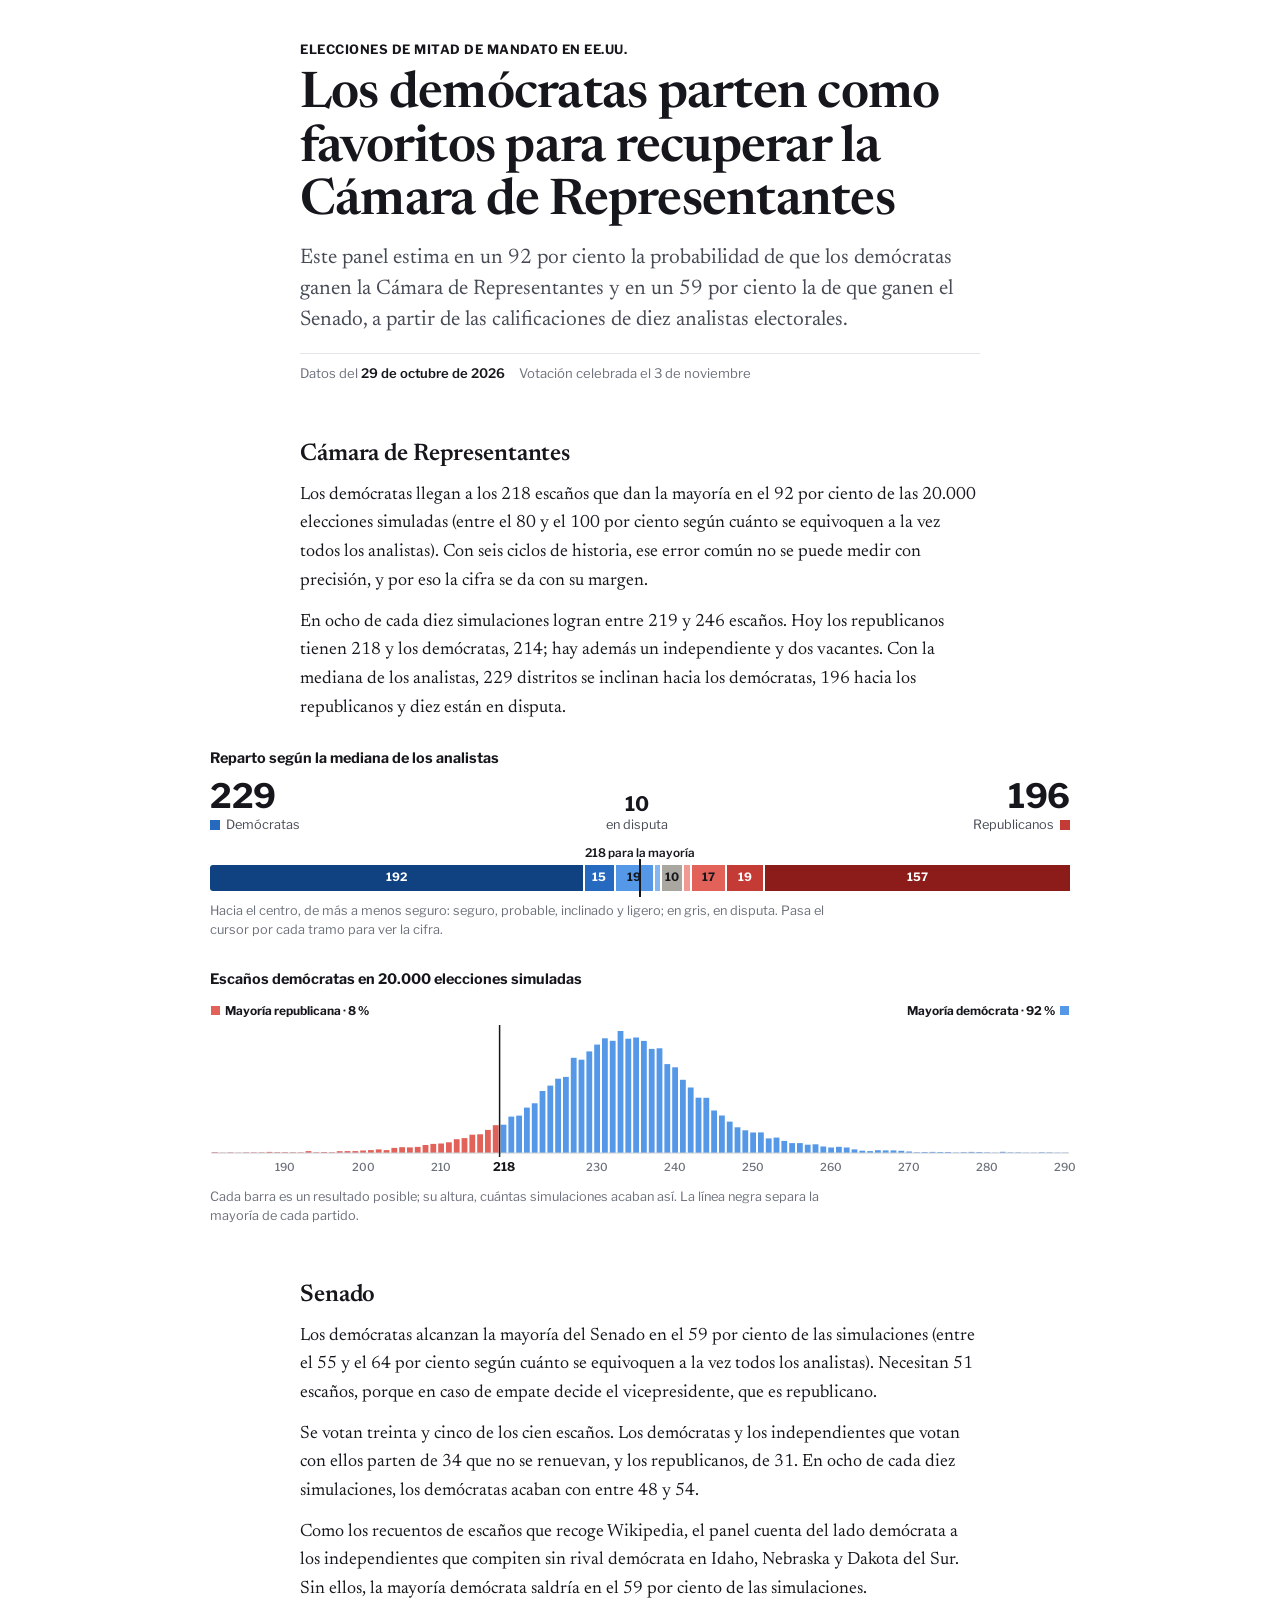
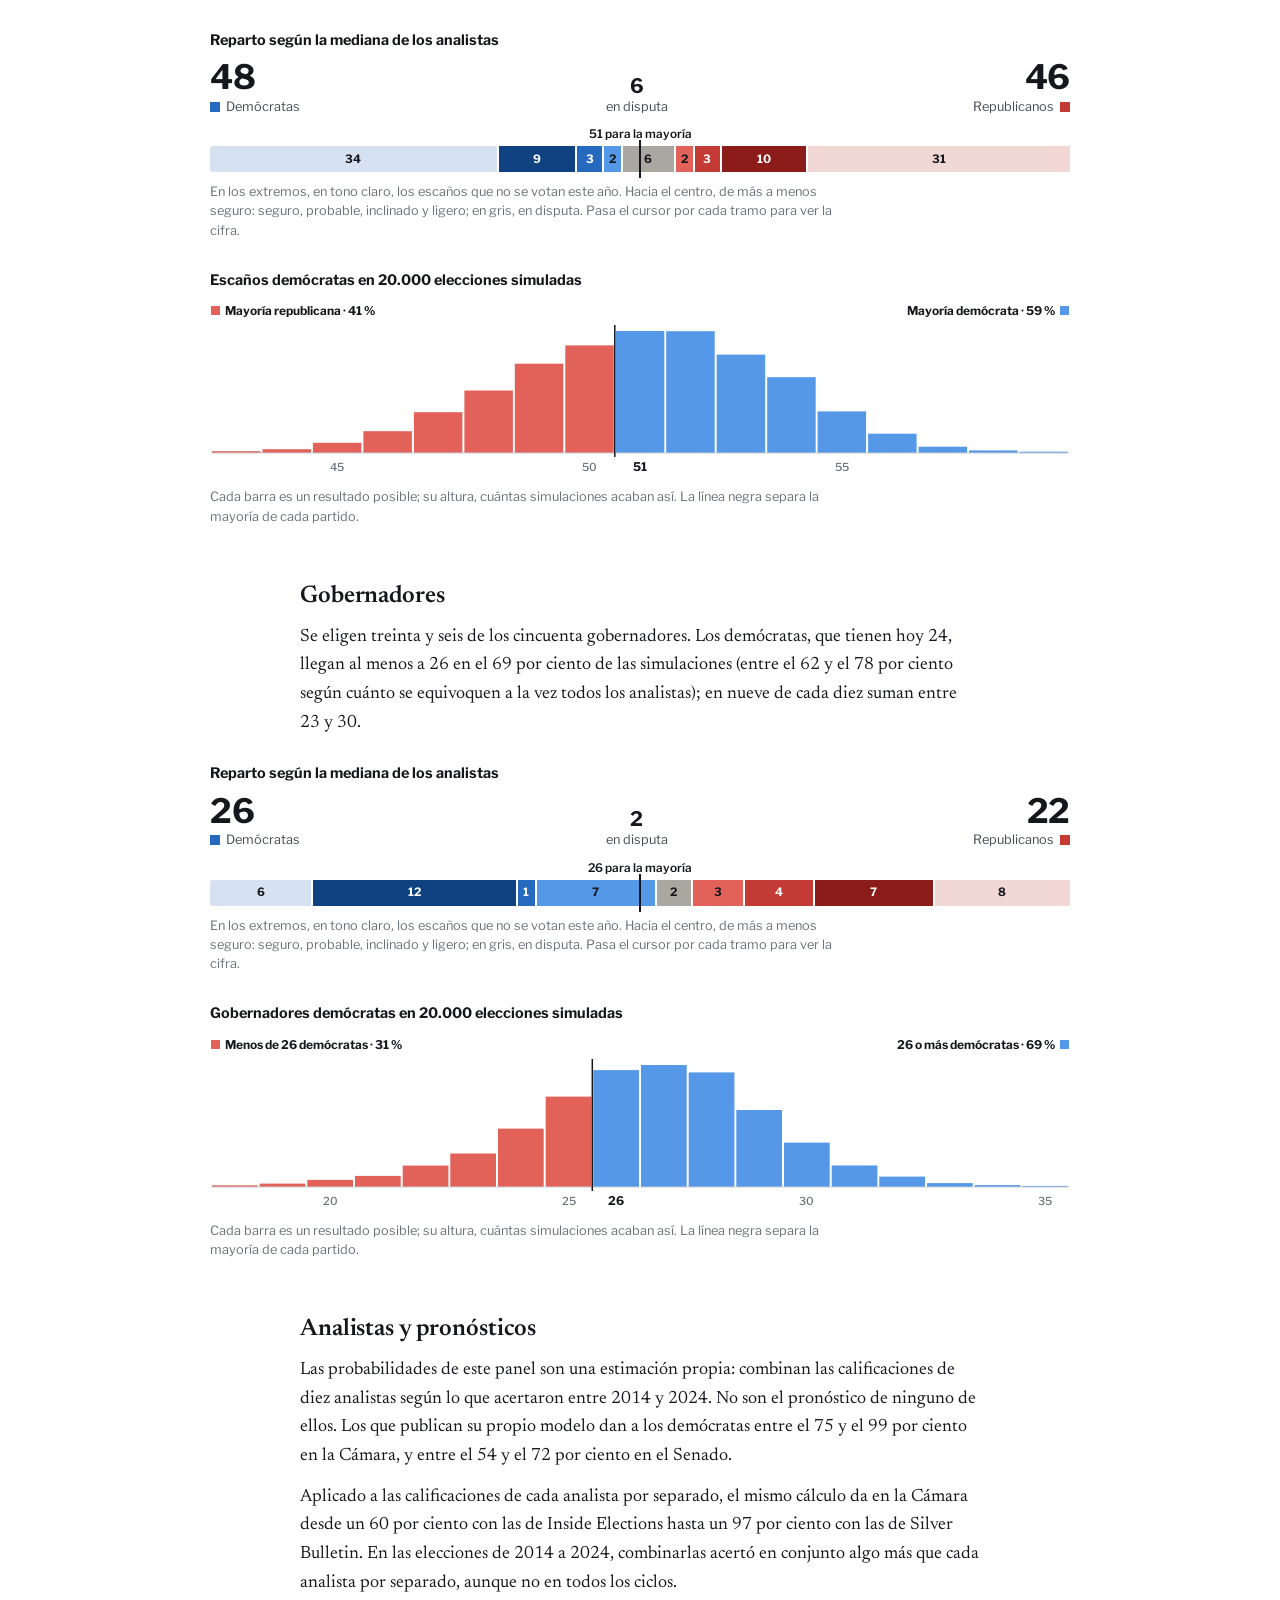
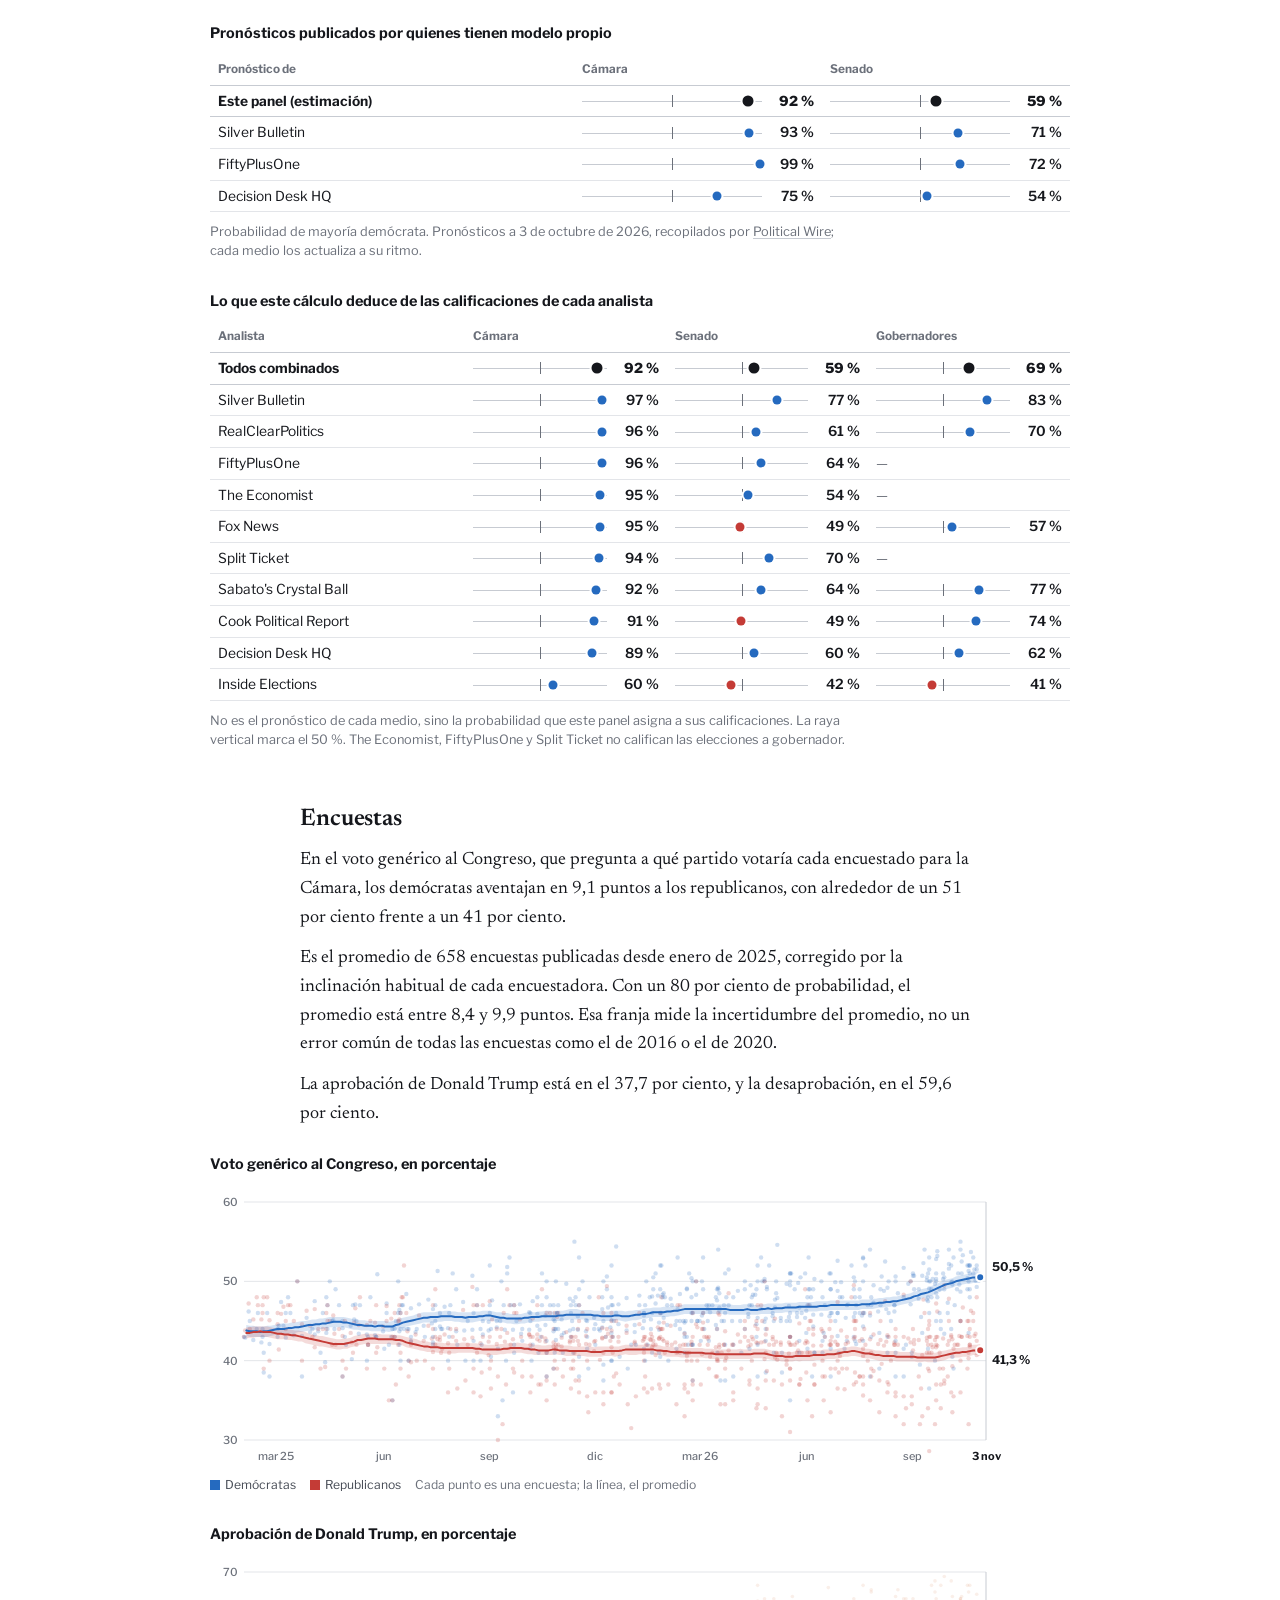
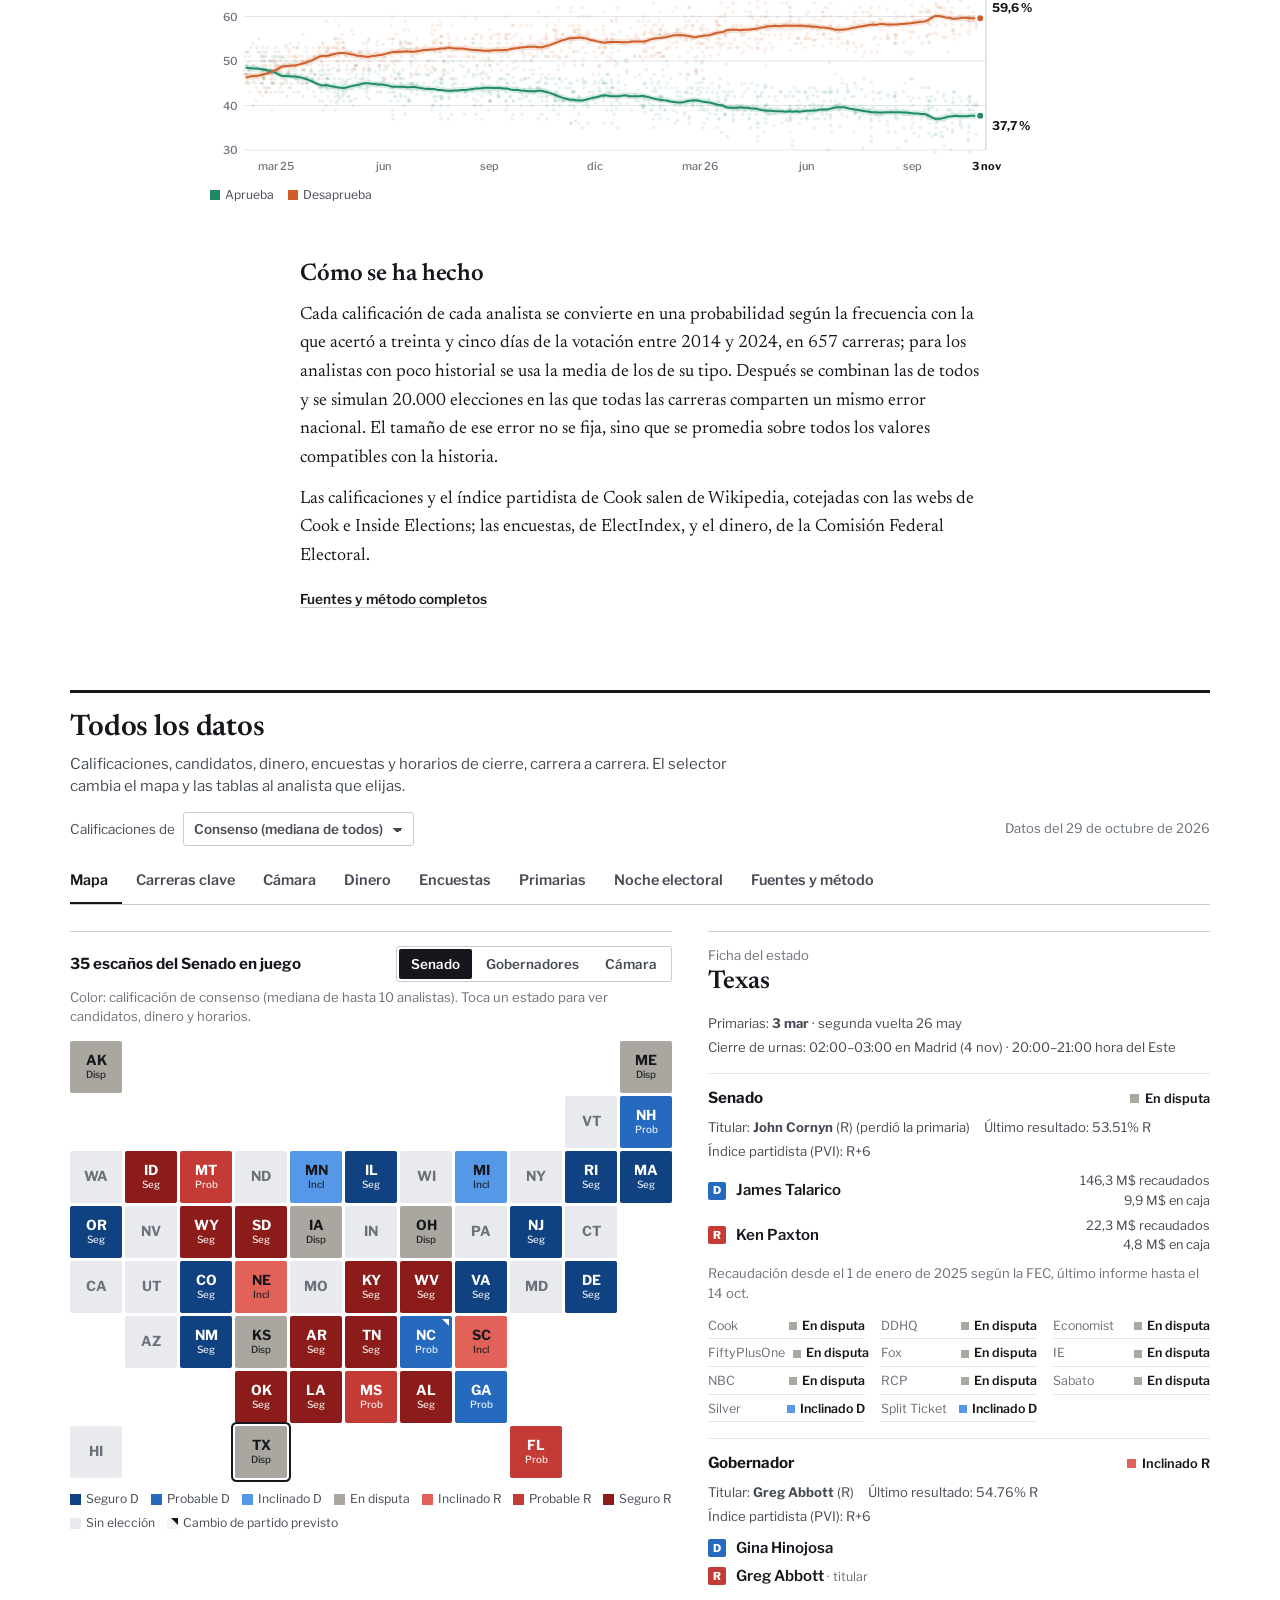
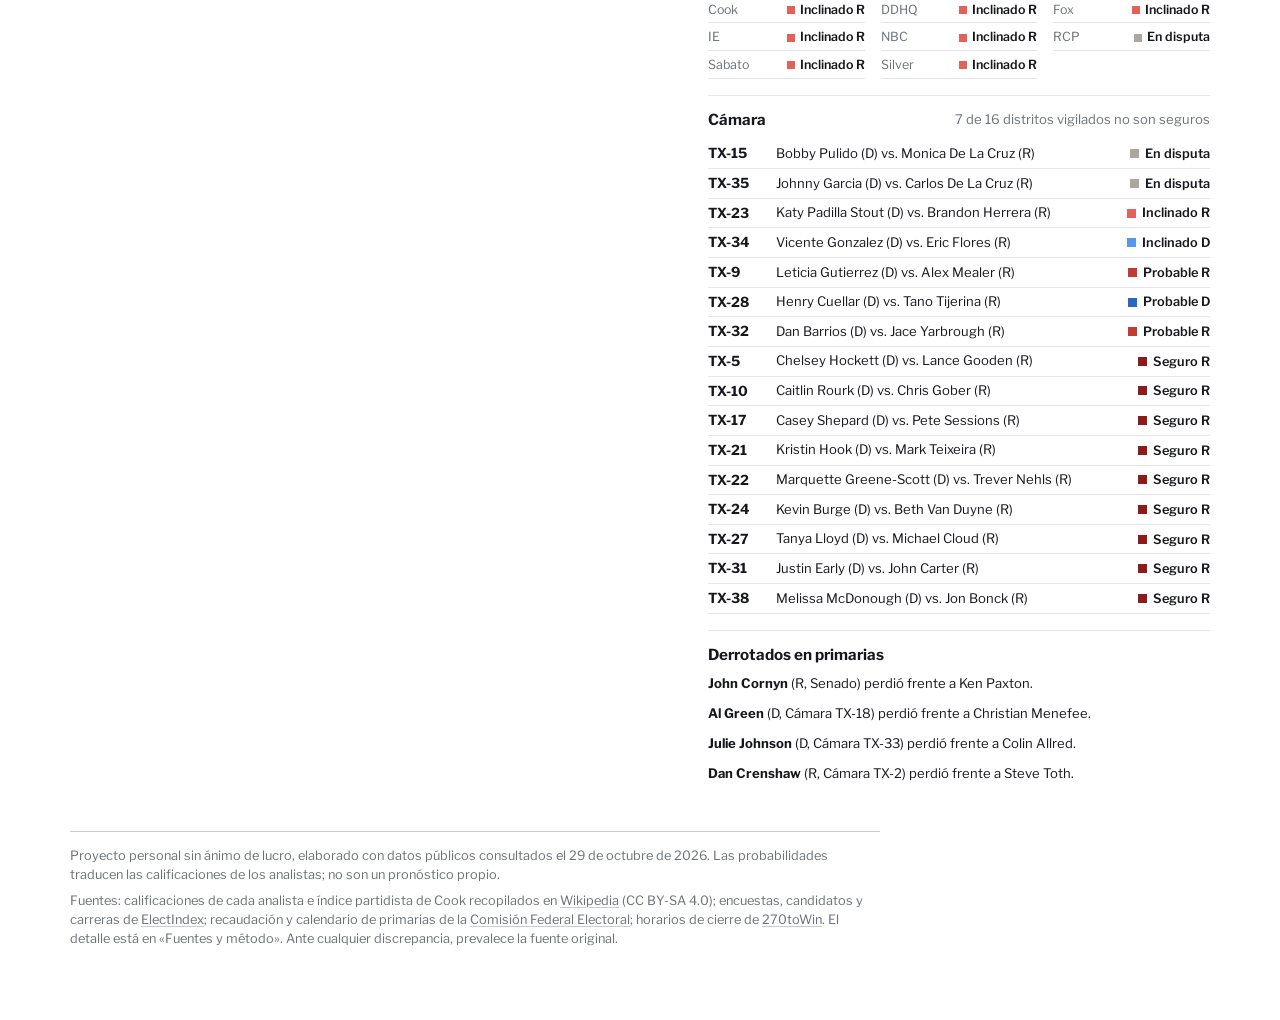
==== commit 05638263: "Midterms 2026: datos del 2026-10-29" ====
--- a/midterms/index.html
+++ b/midterms/index.html
@@ -377,7 +377,7 @@
 </div>
 <div class="tip" id="tip" role="tooltip"></div>
 
-<script id="data" type="application/json">{"meta":{"snapshot":"2026-10-28","election":"2026-11-03"},"composition":{"senate":{"R":53,"D":45,"I":2,"total":100,"majority":51,"notUp":{"D":34,"R":31}},"house":{"R":218,"D":214,"I":1,"vacant":2,"total":435,"majority":218},"governors":{"R":26,"D":24,"total":50,"majority":26,"notUp":{"D":6,"R":8}}},"senate":{"raters":[["Cook","Oct 20, 2026"],["DDHQ","Oct 26, 2026"],["Econ","Oct 27, 2026"],["FPO","Oct 26, 2026"],["Fox","Oct 27, 2026"],["IE","Oct 15, 2026"],["NBC","Oct 26, 2026"],["RCP","Oct 26, 2026"],["Sabato","Oct 27, 2026"],["Silver","Oct 25, 2026"],["ST","Oct 27, 2026"]],"races":[{"st":"AL","state":"Alabama","special":false,"pvi":"R+15","incumbent":"Tommy Tuberville","incParty":"R","status":"retiring","last":"60.10% R","ratings":{"Cook":"Safe R","DDHQ":"Safe R","Econ":"Safe R","FPO":"Safe R","Fox":"Safe R","IE":"Safe R","NBC":"Safe R","RCP":"Safe R","Sabato":"Safe R","Silver":"Safe R","ST":"Safe R"},"D":{"name":"Everett Wess","inc":false,"fec":{"id":"S6AL00518","receipts":128570,"coh":10543,"spent":118027,"from":"2026-01-01","through":"2026-10-14"}},"R":{"name":"Barry Moore","inc":false,"fec":{"id":"S6AL00476","receipts":4635926,"coh":467199,"spent":4293858,"from":"2025-01-01","through":"2026-10-14"}},"I":null},{"st":"AK","state":"Alaska","special":false,"pvi":"R+6","incumbent":"Dan S. Sullivan","incParty":"R","status":null,"last":"53.90% R","ratings":{"Cook":"Tossup","DDHQ":"Lean D","Econ":"Tossup","FPO":"Lean D","Fox":"Tossup","IE":"Tossup","NBC":"Tossup","RCP":"Tossup","Sabato":"Lean D","Silver":"Lean D","ST":"Lean D"},"D":{"name":"Mary Peltola","inc":false,"fec":{"id":"S6AK00276","receipts":36887509,"coh":4102126,"spent":32785383,"from":"2026-01-01","through":"2026-10-14"}},"R":{"name":"Dan Sullivan","inc":true,"fec":{"id":"S4AK00214","receipts":11508274,"coh":2839758,"spent":10759421,"from":"2025-01-01","through":"2026-10-14"}},"I":null},{"st":"AR","state":"Arkansas","special":false,"pvi":"R+15","incumbent":"Tom Cotton","incParty":"R","status":null,"last":"66.53% R","ratings":{"Cook":"Safe R","DDHQ":"Safe R","Econ":"Likely R","FPO":"Safe R","Fox":"Safe R","IE":"Safe R","NBC":"Safe R","RCP":"Safe R","Sabato":"Safe R","Silver":"Safe R","ST":"Safe R"},"D":{"name":"Hallie Shoffner","inc":false,"fec":{"id":"S6AR00199","receipts":4042811,"coh":756932,"spent":3285879,"from":"2025-07-01","through":"2026-10-14"}},"R":{"name":"Tom Cotton","inc":true,"fec":{"id":"S4AR00103","receipts":7149643,"coh":5129928,"spent":9470585,"from":"2025-01-01","through":"2026-10-14"}},"I":{"name":"Jeff Wadlin","label":"Libertarian","inc":false,"fec":{"id":"S6AR00223","receipts":80063,"coh":6291,"spent":73772,"from":"2026-01-01","through":"2026-10-14"}}},{"st":"CO","state":"Colorado","special":false,"pvi":"D+6","incumbent":"John Hickenlooper","incParty":"D","status":null,"last":"53.50% D","ratings":{"Cook":"Safe D","DDHQ":"Safe D","Econ":"Safe D","FPO":"Safe D","Fox":"Safe D","IE":"Safe D","NBC":"Safe D","RCP":"Safe D","Sabato":"Safe D","Silver":"Safe D","ST":"Safe D"},"D":{"name":"John Hickenlooper","inc":true,"fec":{"id":"S0CO00575","receipts":9529277,"coh":1558828,"spent":9406082,"from":"2025-01-01","through":"2026-10-14"}},"R":{"name":"Mark Baisley","inc":false,"fec":{"id":"S6CO00507","receipts":138210,"coh":27710,"spent":110837,"from":"2025-01-01","through":"2026-10-14"}},"I":{"name":"Bob Chew","label":"Forward","inc":false,"fec":{"id":"S6CO00549","receipts":3603854,"coh":235007,"spent":3368847,"from":"2026-03-20","through":"2026-10-14"}}},{"st":"DE","state":"Delaware","special":false,"pvi":"D+8","incumbent":"Chris Coons","incParty":"D","status":null,"last":"59.44% D","ratings":{"Cook":"Safe D","DDHQ":"Safe D","Econ":"Safe D","FPO":"Safe D","Fox":"Safe D","IE":"Safe D","NBC":"Safe D","RCP":"Safe D","Sabato":"Safe D","Silver":"Safe D","ST":"Safe D"},"D":{"name":"Chris Coons","inc":true,"fec":{"id":"S0DE00092","receipts":4956015,"coh":5031711,"spent":2109504,"from":"2025-01-01","through":"2026-10-14"}},"R":{"name":"Michael Katz","inc":false,"fec":{"id":"S6DE00206","receipts":190416,"coh":16085,"spent":174332,"from":"2026-01-01","through":"2026-10-14"}},"I":null},{"st":"FL","state":"Florida","special":true,"pvi":"R+5","incumbent":"Ashley Moody","incParty":"R","status":null,"last":"Appointed (2025)","ratings":{"Cook":"Safe R","DDHQ":"Likely R","Econ":"Likely R","FPO":"Likely R","Fox":"Safe R","IE":"Likely R","NBC":"Likely R","RCP":"Lean R","Sabato":"Likely R","Silver":"Likely R","ST":"Likely R"},"D":{"name":"Angie Nixon","inc":false,"fec":{"id":"S6FL00830","receipts":11319380,"coh":3266795,"spent":8052586,"from":"2025-01-01","through":"2026-10-14"}},"R":{"name":"Ashley Moody","inc":true,"fec":{"id":"S6FL00640","receipts":14524032,"coh":816355,"spent":13707677,"from":"2025-01-13","through":"2026-10-14"}},"I":{"name":"Neil J. Gillespie","label":"Independent","inc":false}},{"st":"GA","state":"Georgia","special":false,"pvi":"R+1","incumbent":"Jon Ossoff","incParty":"D","status":null,"last":"50.62% D","ratings":{"Cook":"Likely D","DDHQ":"Likely D","Econ":"Likely D","FPO":"Safe D","Fox":"Likely D","IE":"Lean D","NBC":"Likely D","RCP":"Likely D","Sabato":"Likely D","Silver":"Safe D","ST":"Safe D"},"D":{"name":"Jon Ossoff","inc":true,"fec":{"id":"S8GA00180","receipts":115904486,"coh":15134336,"spent":105760717,"from":"2025-01-01","through":"2026-10-14"}},"R":{"name":"Mike Collins","inc":false,"fec":{"id":"S6GA00390","receipts":10679277,"coh":1103682,"spent":10178766,"from":"2025-01-01","through":"2026-10-14"}},"I":null},{"st":"ID","state":"Idaho","special":false,"pvi":"R+18","incumbent":"Jim Risch","incParty":"R","status":null,"last":"62.62% R","ratings":{"Cook":"Safe R","DDHQ":"Safe R","Econ":"Safe R","FPO":"Safe R","Fox":"Safe R","IE":"Safe R","NBC":"Safe R","RCP":"Safe R","Sabato":"Safe R","Silver":"Safe R","ST":"Safe R"},"D":null,"R":{"name":"Jim Risch","inc":true,"fec":{"id":"S8ID00092","receipts":3935512,"coh":2122235,"spent":4233642,"from":"2025-01-01","through":"2026-10-14"}},"I":{"name":"Todd Achilles","label":"Independent","inc":false,"fec":{"id":"S6ID00146","receipts":1921132,"coh":195819,"spent":1733606,"from":"2025-07-01","through":"2026-10-14"}}},{"st":"IL","state":"Illinois","special":false,"pvi":"D+6","incumbent":"Dick Durbin","incParty":"D","status":"retiring","last":"54.93% D","ratings":{"Cook":"Safe D","DDHQ":"Safe D","Econ":"Safe D","FPO":"Safe D","Fox":"Safe D","IE":"Safe D","NBC":"Safe D","RCP":"Safe D","Sabato":"Safe D","Silver":"Safe D","ST":"Safe D"},"D":{"name":"Juliana Stratton","inc":false,"fec":{"id":"S6IL00458","receipts":7230577,"coh":1541585,"spent":5688992,"from":"2025-04-24","through":"2026-10-14"}},"R":{"name":"Don Tracy","inc":false,"fec":{"id":"S6IL00615","receipts":4914363,"coh":483017,"spent":4431346,"from":"2025-07-01","through":"2026-10-14"}},"I":{"name":"Whitfield Harrington, Jr.","label":"American Center","inc":false,"fec":{"id":"S6IL00680","receipts":143382,"coh":19484,"spent":123897,"from":"2026-01-01","through":"2026-10-14"}}},{"st":"IA","state":"Iowa","special":false,"pvi":"R+6","incumbent":"Joni Ernst","incParty":"R","status":"retiring","last":"51.74% R","ratings":{"Cook":"Tossup","DDHQ":"Tossup","Econ":"Lean R","FPO":"Tossup","Fox":"Tossup","IE":"Tilt R","NBC":"Tossup","RCP":"Tossup","Sabato":"Tossup","Silver":"Tossup","ST":"Tossup"},"D":{"name":"Josh Turek","inc":false,"fec":{"id":"S6IA00298","receipts":24290521,"coh":3072851,"spent":21217670,"from":"2025-07-01","through":"2026-10-14"}},"R":{"name":"Ashley Hinson","inc":false,"fec":{"id":"S6IA00314","receipts":14147973,"coh":2172989,"spent":13903059,"from":"2025-01-01","through":"2026-10-14"}},"I":{"name":"Thomas Laehn","label":"Libertarian","inc":false,"fec":{"id":"S6IA00181","receipts":61146,"coh":9035,"spent":66668,"from":"2025-01-01","through":"2026-10-14"}}},{"st":"KS","state":"Kansas","special":false,"pvi":"R+8","incumbent":"Roger Marshall","incParty":"R","status":null,"last":"53.22% R","ratings":{"Cook":"Tossup","DDHQ":"Lean R","Econ":"Tossup","FPO":"Tossup","Fox":"Lean R","IE":"Tilt R","NBC":"Tossup","RCP":"Tossup","Sabato":"Tossup","Silver":"Tossup","ST":"Lean R"},"D":{"name":"Adam Hamilton","inc":false,"fec":{"id":"S6KS00312","receipts":19175044,"coh":2874364,"spent":16300681,"from":"2026-02-26","through":"2026-10-14"}},"R":{"name":"Roger Marshall","inc":true,"fec":{"id":"S0KS00315","receipts":5350064,"coh":809806,"spent":6245276,"from":"2025-01-01","through":"2026-10-14"}},"I":{"name":"David C Graham","label":"Libertarian","inc":false}},{"st":"KY","state":"Kentucky","special":false,"pvi":"R+15","incumbent":"Mitch McConnell","incParty":"R","status":"retiring","last":"57.76% R","ratings":{"Cook":"Safe R","DDHQ":"Safe R","Econ":"Safe R","FPO":"Safe R","Fox":"Safe R","IE":"Safe R","NBC":"Safe R","RCP":"Safe R","Sabato":"Safe R","Silver":"Safe R","ST":"Safe R"},"D":{"name":"Charles Booker","inc":false,"fec":{"id":"S6KY00385","receipts":1936324,"coh":303599,"spent":1632725,"from":"2025-10-01","through":"2026-10-14"}},"R":{"name":"Andy Barr","inc":false,"fec":{"id":"S6KY00286","receipts":12541350,"coh":1553857,"spent":14680571,"from":"2025-01-01","through":"2026-10-14"}},"I":{"name":"Christopher Campbell","label":"Kentucky Party","inc":false,"fec":{"id":"S6KY00377","receipts":0,"coh":0,"spent":0,"from":"2026-09-30","through":"2026-10-14"}}},{"st":"LA","state":"Louisiana","special":false,"pvi":"R+11","incumbent":"Bill Cassidy","incParty":"R","status":"lost renomination","last":"59.32% R","ratings":{"Cook":"Safe R","DDHQ":"Likely R","Econ":"Likely R","FPO":"Likely R","Fox":"Safe R","IE":"Safe R","NBC":"Safe R","RCP":"Safe R","Sabato":"Safe R","Silver":"Safe R","ST":"Safe R"},"D":{"name":"Jamie Davis","inc":false,"fec":{"id":"S6LA00615","receipts":5019888,"coh":1254929,"spent":3764960,"from":"2025-10-01","through":"2026-10-14"}},"R":{"name":"Julia Letlow","inc":false,"fec":{"id":"S6LA00664","receipts":7062069,"coh":443170,"spent":6618899,"from":"2026-01-01","through":"2026-10-14"}},"I":null},{"st":"ME","state":"Maine","special":false,"pvi":"D+4","incumbent":"Susan Collins","incParty":"R","status":null,"last":"50.98% R","ratings":{"Cook":"Tossup","DDHQ":"Tossup","Econ":"Lean D","FPO":"Lean D","Fox":"Tossup","IE":"Tossup","NBC":"Lean D","RCP":"Tossup","Sabato":"Tossup","Silver":"Lean D","ST":"Lean D"},"D":{"name":"Troy Jackson","inc":false,"fec":{"id":"S6ME00464","receipts":26872874,"coh":1596871,"spent":25276003,"from":"2026-07-07","through":"2026-10-14"}},"R":{"name":"Susan Collins","inc":true,"fec":{"id":"S6ME00159","receipts":22465218,"coh":2689883,"spent":22351644,"from":"2025-01-01","through":"2026-10-14"}},"I":null},{"st":"MA","state":"Massachusetts","special":false,"pvi":"D+14","incumbent":"Ed Markey","incParty":"D","status":null,"last":"66.15% D","ratings":{"Cook":"Safe D","DDHQ":"Safe D","Econ":"Safe D","FPO":"Safe D","Fox":"Safe D","IE":"Safe D","NBC":"Safe D","RCP":"Safe D","Sabato":"Safe D","Silver":"Safe D","ST":"Safe D"},"D":{"name":"Ed Markey","inc":true,"fec":{"id":"S4MA00028","receipts":5985385,"coh":799913,"spent":6996160,"from":"2025-01-01","through":"2026-10-14"}},"R":{"name":"John Deaton","inc":false,"fec":{"id":"S6MA00304","receipts":1674460,"coh":488156,"spent":1186303,"from":"2025-10-01","through":"2026-10-14"}},"I":{"name":"Shiva Ayyadurai","label":"Independent","inc":false,"fec":{"id":"S8MA00268","receipts":245729,"coh":85152,"spent":159434,"from":"2026-01-01","through":"2026-10-14"}}},{"st":"MI","state":"Michigan","special":false,"pvi":"EVEN","incumbent":"Gary Peters","incParty":"D","status":"retiring","last":"49.90% D","ratings":{"Cook":"Tossup","DDHQ":"Lean D","Econ":"Lean D","FPO":"Lean D","Fox":"Tossup","IE":"Tilt D","NBC":"Lean D","RCP":"Tossup","Sabato":"Lean D","Silver":"Likely D","ST":"Lean D"},"D":{"name":"Abdul El-Sayed","inc":false,"fec":{"id":"S6MI00418","receipts":53830872,"coh":2734029,"spent":51096843,"from":"2025-01-01","through":"2026-10-14"}},"R":{"name":"Mike Rogers","inc":false,"fec":{"id":"S4MI00595","receipts":23016439,"coh":3902506,"spent":19369637,"from":"2025-01-01","through":"2026-10-22"}},"I":{"name":"Douglas P. Marsh","label":"Green","inc":false}},{"st":"MN","state":"Minnesota","special":false,"pvi":"D+3","incumbent":"Tina Smith","incParty":"D","status":"retiring","last":"48.74% D","ratings":{"Cook":"Lean D","DDHQ":"Likely D","Econ":"Lean D","FPO":"Likely D","Fox":"Lean D","IE":"Lean D","NBC":"Likely D","RCP":"Tossup","Sabato":"Lean D","Silver":"Likely D","ST":"Likely D"},"D":{"name":"Peggy Flanagan","inc":false,"fec":{"id":"S6MN00440","receipts":11563963,"coh":993214,"spent":10570749,"from":"2025-01-01","through":"2026-10-14"}},"R":{"name":"Michele Tafoya","inc":false,"fec":{"id":"S6MN00556","receipts":12501786,"coh":2819387,"spent":9682730,"from":"2025-01-01","through":"2026-10-14"}},"I":{"name":"Rebecca Whiting","label":"Libertarian","inc":false,"fec":{"id":"S6MN00572","receipts":3756,"coh":1928,"spent":1828,"from":"2026-04-01","through":"2026-10-14"}}},{"st":"MS","state":"Mississippi","special":false,"pvi":"R+11","incumbent":"Cindy Hyde-Smith","incParty":"R","status":null,"last":"54.11% R","ratings":{"Cook":"Likely R","DDHQ":"Likely R","Econ":"Likely R","FPO":"Safe R","Fox":"Likely R","IE":"Safe R","NBC":"Likely R","RCP":"Likely R","Sabato":"Likely R","Silver":"Safe R","ST":"Safe R"},"D":{"name":"Scott Colom","inc":false,"fec":{"id":"S6MS00133","receipts":4400890,"coh":1018717,"spent":3382173,"from":"2025-08-21","through":"2026-10-14"}},"R":{"name":"Cindy Hyde-Smith","inc":true,"fec":{"id":"S8MS00261","receipts":4646803,"coh":1395724,"spent":3720843,"from":"2025-01-01","through":"2026-10-14"}},"I":{"name":"Ty Pinkins","label":"Independent","inc":false,"fec":{"id":"S4MS00187","receipts":104311,"coh":4863,"spent":105063,"from":"2025-01-01","through":"2026-09-30"}}},{"st":"MT","state":"Montana","special":false,"pvi":"R+10","incumbent":"Steve Daines","incParty":"R","status":"retiring","last":"55.01% R","ratings":{"Cook":"Safe R","DDHQ":"Likely R","Econ":"Likely R","FPO":"Likely R","Fox":"Safe R","IE":"Safe R","NBC":"Likely R","RCP":"Likely R","Sabato":"Safe R","Silver":"Likely R","ST":"Safe R"},"D":{"name":"Alani Bankhead","inc":false,"fec":{"id":"S6MT00253","receipts":190540,"coh":22820,"spent":167720,"from":"2025-10-01","through":"2026-10-14"}},"R":{"name":"Kurt Alme","inc":false,"fec":{"id":"S6MT00295","receipts":3013681,"coh":602738,"spent":2410943,"from":"2026-01-01","through":"2026-10-14"}},"I":{"name":"Seth Bodnar","label":"Independent","inc":false,"fec":{"id":"S6MT00287","receipts":4918341,"coh":580921,"spent":4337420,"from":"2026-03-04","through":"2026-10-14"}}},{"st":"NE","state":"Nebraska","special":false,"pvi":"R+10","incumbent":"Pete Ricketts","incParty":"R","status":null,"last":"62.58% R (2024 sp. )","ratings":{"Cook":"Likely R","DDHQ":"Lean R","Econ":"Lean R","FPO":"Likely R","Fox":"Likely R","IE":"Lean R","NBC":"Likely R","RCP":"Tossup","Sabato":"Lean R","Silver":"Lean R","ST":"Lean R"},"D":null,"R":{"name":"Pete Ricketts","inc":true,"fec":{"id":"S6NE00129","receipts":14546959,"coh":1218139,"spent":13815790,"from":"2025-01-01","through":"2026-10-14"}},"I":{"name":"Dan Osborn","label":"Independent","inc":false,"fec":{"id":"S4NE00207","receipts":11029845,"coh":1953183,"spent":9139828,"from":"2025-01-01","through":"2026-10-14"}}},{"st":"NH","state":"New Hampshire","special":false,"pvi":"D+2","incumbent":"Jeanne Shaheen","incParty":"D","status":"retiring","last":"56.64% D","ratings":{"Cook":"Lean D","DDHQ":"Likely D","Econ":"Likely D","FPO":"Likely D","Fox":"Lean D","IE":"Tilt D","NBC":"Lean D","RCP":"Lean D","Sabato":"Likely D","Silver":"Likely D","ST":"Likely D"},"D":{"name":"Chris Pappas","inc":false,"fec":{"id":"S6NH00141","receipts":23703648,"coh":1984366,"spent":22126867,"from":"2025-01-01","through":"2026-10-14"}},"R":{"name":"John E. Sununu","inc":false,"fec":{"id":"S6NH00208","receipts":5681528,"coh":1711396,"spent":3936991,"from":"2025-01-01","through":"2026-10-14"}},"I":{"name":"Edmond Laplante","label":"Constitution","inc":false}},{"st":"NJ","state":"New Jersey","special":false,"pvi":"D+4","incumbent":"Cory Booker","incParty":"D","status":null,"last":"57.23% D","ratings":{"Cook":"Safe D","DDHQ":"Safe D","Econ":"Safe D","FPO":"Safe D","Fox":"Safe D","IE":"Safe D","NBC":"Safe D","RCP":"Safe D","Sabato":"Safe D","Silver":"Safe D","ST":"Safe D"},"D":{"name":"Cory Booker","inc":true,"fec":{"id":"S4NJ00185","receipts":21275163,"coh":22899411,"spent":9568238,"from":"2025-01-01","through":"2026-10-14"}},"R":{"name":"Justin Murphy","inc":false,"fec":{"id":"S4NJ00532","receipts":68189,"coh":10191,"spent":57102,"from":"2025-01-01","through":"2026-10-14"}},"I":{"name":"Joanne Kuniansky","label":"Socialist Workers","inc":false}},{"st":"NM","state":"New Mexico","special":false,"pvi":"D+4","incumbent":"Ben Ray Luján","incParty":"D","status":null,"last":"51.73% D","ratings":{"Cook":"Safe D","DDHQ":"Safe D","Econ":"Safe D","FPO":"Safe D","Fox":"Safe D","IE":"Safe D","NBC":"Safe D","RCP":"Likely D","Sabato":"Safe D","Silver":"Safe D","ST":"Safe D"},"D":{"name":"Ben Ray Lujan","inc":true,"fec":{"id":"S0NM00058","receipts":6460522,"coh":2843276,"spent":4831038,"from":"2025-01-01","through":"2026-10-14"}},"R":{"name":"Larry Marker","inc":false,"fec":{"id":"S6NM01186","receipts":99230,"coh":88,"spent":90122,"from":"2026-04-01","through":"2026-10-14"}},"I":null},{"st":"NC","state":"North Carolina","special":false,"pvi":"R+1","incumbent":"Thom Tillis","incParty":"R","status":"retiring","last":"48.69% R","ratings":{"Cook":"Likely D","DDHQ":"Likely D","Econ":"Likely D","FPO":"Likely D","Fox":"Likely D","IE":"Lean D","NBC":"Likely D","RCP":"Likely D","Sabato":"Likely D","Silver":"Safe D","ST":"Safe D"},"D":{"name":"Roy Cooper","inc":false,"fec":{"id":"S6NC00407","receipts":49585341,"coh":9088860,"spent":40496482,"from":"2025-07-25","through":"2026-10-14"}},"R":{"name":"Michael Whatley","inc":false,"fec":{"id":"S6NC00415","receipts":13668468,"coh":902238,"spent":12766229,"from":"2025-06-30","through":"2026-10-14"}},"I":{"name":"Michael Dublin","label":"Green","inc":false,"fec":{"id":"S6NC00563","receipts":28231,"coh":2996,"spent":26976,"from":"2025-01-01","through":"2026-10-14"}}},{"st":"OH","state":"Ohio","special":true,"pvi":"R+5","incumbent":"Jon Husted","incParty":"R","status":null,"last":"Appointed (2025)","ratings":{"Cook":"Tossup","DDHQ":"Tossup","Econ":"Tossup","FPO":"Lean D","Fox":"Lean D","IE":"Tossup","NBC":"Tossup","RCP":"Tossup","Sabato":"Tossup","Silver":"Lean D","ST":"Lean D"},"D":{"name":"Sherrod Brown","inc":false,"fec":{"id":"S6OH00163","receipts":68409200,"coh":4452803,"spent":63956397,"from":"2025-08-11","through":"2026-10-14"}},"R":{"name":"Jon Husted","inc":true,"fec":{"id":"S6OH00304","receipts":19894786,"coh":4239097,"spent":15655689,"from":"2025-01-01","through":"2026-10-22"}},"I":{"name":"Greg Levy","label":"Independent","inc":false,"fec":{"id":"S6OH00395","receipts":132712,"coh":26916,"spent":107925,"from":"2025-10-01","through":"2026-10-14"}}},{"st":"OK","state":"Oklahoma","special":false,"pvi":"R+17","incumbent":"Alan Armstrong","incParty":"R","status":"retiring","last":"Appointed (2026)","ratings":{"Cook":"Safe R","DDHQ":"Safe R","Econ":"Safe R","FPO":"Safe R","Fox":"Safe R","IE":"Safe R","NBC":"Safe R","RCP":"Safe R","Sabato":"Safe R","Silver":"Safe R","ST":"Safe R"},"D":{"name":"Jasmine Thomas","inc":false,"fec":{"id":"S6OK04163","receipts":115954,"coh":24102,"spent":92789,"from":"2025-07-01","through":"2026-10-14"}},"R":{"name":"Kevin Hern","inc":false,"fec":{"id":"S6OK04247","receipts":10862233,"coh":2811987,"spent":8050247,"from":"2026-01-01","through":"2026-10-14"}},"I":{"name":"Ron Meinhardt","label":"Independent","inc":false,"fec":{"id":"S6OK04205","receipts":15903,"coh":1596,"spent":14307,"from":"2026-01-01","through":"2026-10-14"}}},{"st":"OR","state":"Oregon","special":false,"pvi":"D+8","incumbent":"Jeff Merkley","incParty":"D","status":null,"last":"56.91% D","ratings":{"Cook":"Safe D","DDHQ":"Safe D","Econ":"Safe D","FPO":"Safe D","Fox":"Safe D","IE":"Safe D","NBC":"Safe D","RCP":"Safe D","Sabato":"Safe D","Silver":"Safe D","ST":"Safe D"},"D":{"name":"Jeff Merkley","inc":true,"fec":{"id":"S8OR00207","receipts":5376935,"coh":6621250,"spent":3022684,"from":"2025-01-01","through":"2026-10-14"}},"R":{"name":"David Brock Smith","inc":false,"fec":{"id":"S6OR05218","receipts":311174,"coh":44198,"spent":266976,"from":"2026-01-01","through":"2026-10-14"}},"I":{"name":"Gary Lyndon Dye","label":"Libertarian","inc":false}},{"st":"RI","state":"Rhode Island","special":false,"pvi":"D+8","incumbent":"Jack Reed","incParty":"D","status":null,"last":"66.48% D","ratings":{"Cook":"Safe D","DDHQ":"Safe D","Econ":"Safe D","FPO":"Safe D","Fox":"Safe D","IE":"Safe D","NBC":"Safe D","RCP":"Safe D","Sabato":"Safe D","Silver":"Safe D","ST":"Safe D"},"D":{"name":"Jack Reed","inc":true,"fec":{"id":"S6RI00163","receipts":3727368,"coh":1883532,"spent":3432028,"from":"2025-01-01","through":"2026-10-14"}},"R":{"name":"Raymond McKay","inc":false,"fec":{"id":"S4RI00051","receipts":207231,"coh":8357,"spent":199212,"from":"2025-01-01","through":"2026-10-14"}},"I":{"name":"Michael Anthony Bahry","label":"Independent","inc":false,"fec":{"id":"S6RI00288","receipts":125116,"coh":92617,"spent":32499,"from":"2026-04-01","through":"2026-10-14"}}},{"st":"SC","state":"South Carolina","special":false,"pvi":"R+8","incumbent":"Darline Graham","incParty":"R","status":null,"last":"Appointed (2026)","ratings":{"Cook":"Lean R","DDHQ":"Lean R","Econ":"Lean R","FPO":"Lean R","Fox":"Lean R","IE":"Lean R","NBC":"Lean R","RCP":"Tossup","Sabato":"Lean R","Silver":"Lean R","ST":"Lean R"},"D":{"name":"Annie Andrews","inc":false,"fec":{"id":"S6SC04239","receipts":24216841,"coh":1709466,"spent":22507375,"from":"2025-05-22","through":"2026-10-14"}},"R":{"name":"Darline Graham","inc":true,"fec":{"id":"S6SC04437","receipts":1917646,"coh":634430,"spent":1283216,"from":"2026-07-23","through":"2026-10-14"}},"I":{"name":"Kasie Whitener","label":"Libertarian","inc":false,"fec":{"id":"S6SC04247","receipts":27615,"coh":5781,"spent":21833,"from":"2025-10-01","through":"2026-10-14"}}},{"st":"SD","state":"South Dakota","special":false,"pvi":"R+15","incumbent":"Mike Rounds","incParty":"R","status":null,"last":"65.74% R","ratings":{"Cook":"Safe R","DDHQ":"Safe R","Econ":"Safe R","FPO":"Safe R","Fox":"Safe R","IE":"Safe R","NBC":"Safe R","RCP":"Safe R","Sabato":"Safe R","Silver":"Safe R","ST":"Safe R"},"D":null,"R":{"name":"Mike Rounds","inc":true,"fec":{"id":"S4SD00049","receipts":3810748,"coh":1295543,"spent":4385234,"from":"2025-01-01","through":"2026-10-14"}},"I":{"name":"Brian Bengs","label":"Independent","inc":false,"fec":{"id":"S6SD01117","receipts":1855763,"coh":69708,"spent":1786055,"from":"2025-04-28","through":"2026-10-14"}}},{"st":"TN","state":"Tennessee","special":false,"pvi":"R+14","incumbent":"Bill Hagerty","incParty":"R","status":null,"last":"62.20% R","ratings":{"Cook":"Safe R","DDHQ":"Safe R","Econ":"Safe R","FPO":"Safe R","Fox":"Safe R","IE":"Safe R","NBC":"Safe R","RCP":"Safe R","Sabato":"Safe R","Silver":"Safe R","ST":"Safe R"},"D":{"name":"Marquita Bradshaw","inc":false,"fec":{"id":"S4TN00542","receipts":35195,"coh":8252,"spent":27022,"from":"2025-01-01","through":"2026-10-14"}},"R":{"name":"Bill Hagerty","inc":true,"fec":{"id":"S0TN00169","receipts":8422211,"coh":4956455,"spent":5393225,"from":"2025-01-01","through":"2026-10-14"}},"I":{"name":"David Sutman, Jr.","label":"Independent","inc":false,"fec":{"id":"S6TN00398","receipts":26349,"coh":500,"spent":26349,"from":"2026-04-01","through":"2026-10-14"}}},{"st":"TX","state":"Texas","special":false,"pvi":"R+6","incumbent":"John Cornyn","incParty":"R","status":"lost renomination","last":"53.51% R","ratings":{"Cook":"Tossup","DDHQ":"Tossup","Econ":"Tossup","FPO":"Tossup","Fox":"Tossup","IE":"Tossup","NBC":"Tossup","RCP":"Tossup","Sabato":"Tossup","Silver":"Lean D","ST":"Lean D"},"D":{"name":"James Talarico","inc":false,"fec":{"id":"S6TX00479","receipts":146349912,"coh":9922857,"spent":136427055,"from":"2025-09-08","through":"2026-10-14"}},"R":{"name":"Ken Paxton","inc":false,"fec":{"id":"S6TX00388","receipts":22327474,"coh":4784408,"spent":17543066,"from":"2025-04-01","through":"2026-10-14"}},"I":{"name":"Ted Brown","label":"Libertarian","inc":false,"fec":{"id":"S4TX00888","receipts":14257,"coh":1288,"spent":13037,"from":"2025-01-01","through":"2026-10-14"}}},{"st":"VA","state":"Virginia","special":false,"pvi":"D+3","incumbent":"Mark Warner","incParty":"D","status":null,"last":"55.99% D","ratings":{"Cook":"Safe D","DDHQ":"Safe D","Econ":"Safe D","FPO":"Safe D","Fox":"Safe D","IE":"Safe D","NBC":"Safe D","RCP":"Safe D","Sabato":"Safe D","Silver":"Safe D","ST":"Safe D"},"D":{"name":"Mark Warner","inc":true,"fec":{"id":"S6VA00093","receipts":20222105,"coh":6217677,"spent":19557662,"from":"2025-01-01","through":"2026-10-14"}},"R":{"name":"Bert Mizusawa","inc":false,"fec":{"id":"S8VA00321","receipts":1141130,"coh":154034,"spent":987432,"from":"2025-01-01","through":"2026-10-14"}},"I":null},{"st":"WV","state":"West Virginia","special":false,"pvi":"R+21","incumbent":"Shelley Moore Capito","incParty":"R","status":null,"last":"70.28% R","ratings":{"Cook":"Safe R","DDHQ":"Safe R","Econ":"Safe R","FPO":"Safe R","Fox":"Safe R","IE":"Safe R","NBC":"Safe R","RCP":"Safe R","Sabato":"Safe R","Silver":"Safe R","ST":"Safe R"},"D":{"name":"Rachel Fetty Anderson","inc":false,"fec":{"id":"S6WV00188","receipts":164558,"coh":35681,"spent":135873,"from":"2026-01-01","through":"2026-10-14"}},"R":{"name":"Shelley Moore Capito","inc":true,"fec":{"id":"S4WV00159","receipts":5449866,"coh":3071076,"spent":4690155,"from":"2025-01-01","through":"2026-10-14"}},"I":{"name":"S. Marshall Wilson","label":"Constitution","inc":false,"fec":{"id":"S6WV00204","receipts":65287,"coh":1250,"spent":64037,"from":"2026-04-01","through":"2026-10-14"}}},{"st":"WY","state":"Wyoming","special":false,"pvi":"R+23","incumbent":"Cynthia Lummis","incParty":"R","status":"retiring","last":"72.85% R","ratings":{"Cook":"Safe R","DDHQ":"Safe R","Econ":"Safe R","FPO":"Safe R","Fox":"Safe R","IE":"Safe R","NBC":"Safe R","RCP":"Safe R","Sabato":"Safe R","Silver":"Safe R","ST":"Safe R"},"D":{"name":"James Byrd","inc":false,"fec":{"id":"S6WY00217","receipts":53560,"coh":7927,"spent":46561,"from":"2026-01-01","through":"2026-10-14"}},"R":{"name":"Harriet Hageman","inc":false,"fec":{"id":"S6WY00209","receipts":2810754,"coh":439422,"spent":3254295,"from":"2025-01-01","through":"2026-10-14"}},"I":null}],"overall":{"Cook":"D/I - 47 R - 46 7 tossups","DDHQ":"D/I - 49 R - 47 4 tossups","Econ":"D/I - 49 R - 47 4 tossups","FPO":"D/I - 51 R - 46 3 tossups","Fox":"D/I - 48 R - 47 5 tossups","IE":"D/I - 48 R - 48 4 tossups","NBC":"D/I - 49 R - 46 5 tossups","RCP":"D/I - 46 R - 44 10 tossups","Sabato":"D/I - 49 R - 46 5 tossups","Silver":"D/I - 52 R - 46 2 tossups","ST":"D/I - 52 R - 47 1 tossup"},"overall_check":{"Cook":{"calc":[47,46,7],"wiki":[47,46,7],"match":true,"unrated":0},"DDHQ":{"calc":[49,47,4],"wiki":[49,47,4],"match":true,"unrated":0},"Econ":{"calc":[49,47,4],"wiki":[49,47,4],"match":true,"unrated":0},"FPO":{"calc":[51,46,3],"wiki":[51,46,3],"match":true,"unrated":0},"Fox":{"calc":[48,47,5],"wiki":[48,47,5],"match":true,"unrated":0},"IE":{"calc":[48,48,4],"wiki":[48,48,4],"match":true,"unrated":0},"NBC":{"calc":[49,46,5],"wiki":[49,46,5],"match":true,"unrated":0},"RCP":{"calc":[46,44,10],"wiki":[46,44,10],"match":true,"unrated":0},"Sabato":{"calc":[49,46,5],"wiki":[49,46,5],"match":true,"unrated":0},"Silver":{"calc":[52,46,2],"wiki":[52,46,2],"match":true,"unrated":0},"ST":{"calc":[52,47,1],"wiki":[52,47,1],"match":true,"unrated":0}}},"governors":{"raters":[["Cook","Oct. 27, 2026"],["DDHQ","Oct. 23, 2026"],["Fox","Oct. 27, 2026"],["IE","Oct. 15, 2026"],["NBC","Oct 26, 2026"],["RCP","Oct. 12, 2026"],["Sabato","Oct. 27, 2026"],["Silver","Oct. 23, 2026"]],"races":[{"st":"AL","state":"Alabama","pvi":"R+15","incumbent":"Kay Ivey","incParty":"R","status":"term-limited","last":"66.91% R","ratings":{"Cook":"Safe R","DDHQ":"Likely R","Fox":"Safe R","IE":"Safe R","NBC":"Safe R","RCP":"Safe R","Sabato":"Likely R","Silver":"Safe R"},"D":{"name":"Doug Jones","inc":false},"R":{"name":"Tommy Tuberville","inc":false},"I":null},{"st":"AK","state":"Alaska","pvi":"R+6","incumbent":"Mike Dunleavy","incParty":"R","status":"term-limited","last":"50.29% R","ratings":{"Cook":"Lean D","DDHQ":"Lean D","Fox":"Tossup","IE":"Tossup","NBC":"Lean D","RCP":"Lean D","Sabato":"Lean D","Silver":"Safe D"},"D":{"name":"Jonathan Kreiss-Tomkins","inc":false},"R":{"name":"Bernadette Wilson","inc":false},"I":null},{"st":"AZ","state":"Arizona","pvi":"R+2","incumbent":"Katie Hobbs","incParty":"D","status":null,"last":"50.32% D","ratings":{"Cook":"Lean D","DDHQ":"Lean D","Fox":"Lean D","IE":"Tilt D","NBC":"Lean D","RCP":"Lean D","Sabato":"Likely D","Silver":"Safe D"},"D":{"name":"Katie Hobbs","inc":true},"R":{"name":"Andy Biggs","inc":false},"I":{"name":"Risa Lombardo","label":"Green","inc":false}},{"st":"AR","state":"Arkansas","pvi":"R+15","incumbent":"Sarah Huckabee Sanders","incParty":"R","status":null,"last":"62.96% R","ratings":{"Cook":"Safe R","DDHQ":"Safe R","Fox":"Safe R","IE":"Safe R","NBC":"Safe R","RCP":"Safe R","Sabato":"Safe R","Silver":"Safe R"},"D":{"name":"Fredrick Love","inc":false},"R":{"name":"Sarah Huckabee Sanders","inc":true},"I":{"name":"Colt Shelby","label":"Libertarian","inc":false}},{"st":"CA","state":"California","pvi":"D+12","incumbent":"Gavin Newsom","incParty":"D","status":"term-limited","last":"59.18% D","ratings":{"Cook":"Safe D","DDHQ":"Safe D","Fox":"Safe D","IE":"Safe D","NBC":"Safe D","RCP":"Safe D","Sabato":"Safe D","Silver":"Safe D"},"D":{"name":"Xavier Becerra","inc":false},"R":{"name":"Steve Hilton","inc":false},"I":null},{"st":"CO","state":"Colorado","pvi":"D+6","incumbent":"Jared Polis","incParty":"D","status":"term-limited","last":"58.53% D","ratings":{"Cook":"Safe D","DDHQ":"Likely D","Fox":"Safe D","IE":"Safe D","NBC":"Safe D","RCP":"Safe D","Sabato":"Safe D","Silver":"Safe D"},"D":{"name":"Phil Weiser","inc":false},"R":{"name":"Victor Marx","inc":false},"I":{"name":"Greg Lopez","label":"Independent","inc":false}},{"st":"CT","state":"Connecticut","pvi":"D+8","incumbent":"Ned Lamont","incParty":"D","status":null,"last":"55.97% D","ratings":{"Cook":"Safe D","DDHQ":"Likely D","Fox":"Safe D","IE":"Safe D","NBC":"Safe D","RCP":"Safe D","Sabato":"Safe D","Silver":"Safe D"},"D":{"name":"Ned Lamont","inc":true},"R":{"name":"Ryan Fazio","inc":false},"I":null},{"st":"FL","state":"Florida","pvi":"R+5","incumbent":"Ron DeSantis","incParty":"R","status":"term-limited","last":"59.37% R","ratings":{"Cook":"Lean R","DDHQ":"Lean R","Fox":"Lean R","IE":"Lean R","NBC":"Lean R","RCP":"Tossup","Sabato":"Lean R","Silver":"Likely R"},"D":{"name":"David Jolly","inc":false},"R":{"name":"Byron Donalds","inc":false},"I":{"name":"Scott Eckhard Jewett","label":"Libertarian","inc":false}},{"st":"GA","state":"Georgia","pvi":"R+1","incumbent":"Brian Kemp","incParty":"R","status":"term-limited","last":"53.41% R","ratings":{"Cook":"Tossup","DDHQ":"Tossup","Fox":"Tossup","IE":"Tossup","NBC":"Tossup","RCP":"Tossup","Sabato":"Tossup","Silver":"Tossup"},"D":{"name":"Keisha Lance Bottoms","inc":false},"R":{"name":"Rick Jackson","inc":false},"I":null},{"st":"HI","state":"Hawaii","pvi":"D+13","incumbent":"Josh Green","incParty":"D","status":null,"last":"63.21% D","ratings":{"Cook":"Safe D","DDHQ":"Safe D","Fox":"Safe D","IE":"Safe D","NBC":"Safe D","RCP":"Safe D","Sabato":"Safe D","Silver":"Safe D"},"D":{"name":"Josh Green","inc":true},"R":{"name":"Gary Cordery","inc":false},"I":null},{"st":"ID","state":"Idaho","pvi":"R+18","incumbent":"Brad Little","incParty":"R","status":null,"last":"60.52% R","ratings":{"Cook":"Safe R","DDHQ":"Safe R","Fox":"Safe R","IE":"Safe R","NBC":"Safe R","RCP":"Safe R","Sabato":"Safe R","Silver":"Safe R"},"D":{"name":"Terri Pickens","inc":false},"R":{"name":"Brad Little","inc":true},"I":{"name":"Paul Sand","label":"Libertarian","inc":false}},{"st":"IL","state":"Illinois","pvi":"D+6","incumbent":"JB Pritzker","incParty":"D","status":null,"last":"54.91% D","ratings":{"Cook":"Safe D","DDHQ":"Likely D","Fox":"Safe D","IE":"Safe D","NBC":"Safe D","RCP":"Safe D","Sabato":"Safe D","Silver":"Safe D"},"D":{"name":"JB Pritzker","inc":true},"R":{"name":"Darren Bailey","inc":false},"I":{"name":"Collin Corbett","label":"Independent","inc":false}},{"st":"IA","state":"Iowa","pvi":"R+6","incumbent":"Kim Reynolds","incParty":"R","status":"retiring","last":"58.04% R","ratings":{"Cook":"Lean D","DDHQ":"Lean D","Fox":"Lean D","IE":"Tilt D","NBC":"Lean D","RCP":"Lean D","Sabato":"Lean D","Silver":"Likely D"},"D":{"name":"Rob Sand","inc":false},"R":{"name":"Zach Lahn","inc":false},"I":null},{"st":"KS","state":"Kansas","pvi":"R+8","incumbent":"Laura Kelly","incParty":"D","status":"term-limited","last":"49.54% D","ratings":{"Cook":"Tossup","DDHQ":"Lean R","Fox":"Lean R","IE":"Tilt R","NBC":"Lean R","RCP":"Tossup","Sabato":"Lean R","Silver":"Lean R"},"D":{"name":"Cindy Holscher","inc":false},"R":{"name":"Ty Masterson","inc":false},"I":null},{"st":"ME","state":"Maine","pvi":"D+4","incumbent":"Janet Mills","incParty":"D","status":"term-limited","last":"55.69% D","ratings":{"Cook":"Safe D","DDHQ":"Likely D","Fox":"Safe D","IE":"Safe D","NBC":"Safe D","RCP":"Likely D","Sabato":"Likely D","Silver":"Safe D"},"D":{"name":"Hannah Pingree","inc":false},"R":{"name":"Robert Charles","inc":false},"I":{"name":"Rick Bennett","label":"Independent","inc":false}},{"st":"MD","state":"Maryland","pvi":"D+15","incumbent":"Wes Moore","incParty":"D","status":null,"last":"64.53% D","ratings":{"Cook":"Safe D","DDHQ":"Safe D","Fox":"Safe D","IE":"Safe D","NBC":"Safe D","RCP":"Safe D","Sabato":"Safe D","Silver":"Safe D"},"D":{"name":"Wes Moore","inc":true},"R":{"name":"Dan Cox","inc":false},"I":{"name":"Andy Ellis","label":"Green","inc":false}},{"st":"MA","state":"Massachusetts","pvi":"D+14","incumbent":"Maura Healey","incParty":"D","status":null,"last":"63.74% D","ratings":{"Cook":"Safe D","DDHQ":"Safe D","Fox":"Safe D","IE":"Safe D","NBC":"Safe D","RCP":"Safe D","Sabato":"Safe D","Silver":"Safe D"},"D":{"name":"Maura Healey","inc":true},"R":{"name":"Mike Minogue","inc":false},"I":{"name":"Andrea James","label":"Independent","inc":false}},{"st":"MI","state":"Michigan","pvi":"EVEN","incumbent":"Gretchen Whitmer","incParty":"D","status":"term-limited","last":"54.47% D","ratings":{"Cook":"Lean D","DDHQ":"Likely D","Fox":"Lean D","IE":"Tilt D","NBC":"Lean D","RCP":"Lean D","Sabato":"Likely D","Silver":"Likely D"},"D":{"name":"Jocelyn Benson","inc":false},"R":{"name":"John James","inc":false},"I":{"name":"Anthony Hudson","label":"Libertarian","inc":false}},{"st":"MN","state":"Minnesota","pvi":"D+3","incumbent":"Tim Walz","incParty":"D","status":"retiring","last":"52.27% DFL","ratings":{"Cook":"Safe D","DDHQ":"Likely D","Fox":"Likely D","IE":"Likely D","NBC":"Safe D","RCP":"Likely D","Sabato":"Safe D","Silver":"Safe D"},"D":{"name":"Amy Klobuchar","inc":false},"R":{"name":"Lisa Demuth","inc":false},"I":{"name":"Steven Young and Jane Kirby","label":"Green","inc":false}},{"st":"NE","state":"Nebraska","pvi":"R+10","incumbent":"Jim Pillen","incParty":"R","status":null,"last":"59.74% R","ratings":{"Cook":"Lean R","DDHQ":"Likely R","Fox":"Likely R","IE":"Likely R","NBC":"Likely R","RCP":"Safe R","Sabato":"Likely R","Silver":"Likely R"},"D":{"name":"Lynne Walz","inc":false},"R":{"name":"Jim Pillen","inc":true},"I":{"name":"Brett Lindstrom","label":"America First","inc":false}},{"st":"NV","state":"Nevada","pvi":"R+1","incumbent":"Joe Lombardo","incParty":"R","status":null,"last":"48.81% R","ratings":{"Cook":"Tossup","DDHQ":"Tossup","Fox":"Tossup","IE":"Tilt R","NBC":"Tossup","RCP":"Tossup","Sabato":"Tossup","Silver":"Tossup"},"D":{"name":"Aaron Ford","inc":false},"R":{"name":"Joe Lombardo","inc":true},"I":{"name":"Danielle Ford","label":"Independent","inc":false}},{"st":"NH","state":"New Hampshire","pvi":"D+2","incumbent":"Kelly Ayotte","incParty":"R","status":null,"last":"53.64% R","ratings":{"Cook":"Likely R","DDHQ":"Lean R","Fox":"Likely R","IE":"Safe R","NBC":"Likely R","RCP":"Lean R","Sabato":"Likely R","Silver":"Likely R"},"D":{"name":"Cinde Warmington","inc":false},"R":{"name":"Kelly Ayotte","inc":true},"I":{"name":"Stephen Villee","label":"Libertarian","inc":false}},{"st":"NM","state":"New Mexico","pvi":"D+4","incumbent":"Michelle Lujan Grisham","incParty":"D","status":"term-limited","last":"51.97% D","ratings":{"Cook":"Safe D","DDHQ":"Likely D","Fox":"Safe D","IE":"Likely D","NBC":"Safe D","RCP":"Lean D","Sabato":"Safe D","Silver":"Safe D"},"D":{"name":"Deb Haaland","inc":false},"R":{"name":"Gregg Hull","inc":false},"I":null},{"st":"NY","state":"New York","pvi":"D+8","incumbent":"Kathy Hochul","incParty":"D","status":null,"last":"53.12% D","ratings":{"Cook":"Safe D","DDHQ":"Likely D","Fox":"Safe D","IE":"Likely D","NBC":"Safe D","RCP":"Safe D","Sabato":"Safe D","Silver":"Safe D"},"D":{"name":"Kathy Hochul","inc":true},"R":{"name":"Bruce Blakeman","inc":false},"I":null},{"st":"OH","state":"Ohio","pvi":"R+5","incumbent":"Mike DeWine","incParty":"R","status":"term-limited","last":"62.41% R","ratings":{"Cook":"Lean D","DDHQ":"Lean D","Fox":"Lean D","IE":"Tossup","NBC":"Lean D","RCP":"Tossup","Sabato":"Lean D","Silver":"Likely D"},"D":{"name":"Amy Acton","inc":false},"R":{"name":"Vivek Ramaswamy","inc":false},"I":{"name":"Don Kissick","label":"Libertarian","inc":false}},{"st":"OK","state":"Oklahoma","pvi":"R+17","incumbent":"Kevin Stitt","incParty":"R","status":"term-limited","last":"55.45% R","ratings":{"Cook":"Likely R","DDHQ":"Safe R","Fox":"Safe R","IE":"Likely R","NBC":"Likely R","RCP":"Safe R","Sabato":"Likely R","Silver":"Likely R"},"D":{"name":"Cyndi Munson","inc":false},"R":{"name":"Mike Mazzei","inc":false},"I":{"name":"Jerry Griffin","label":"Independent","inc":false}},{"st":"OR","state":"Oregon","pvi":"D+8","incumbent":"Tina Kotek","incParty":"D","status":null,"last":"46.96% D","ratings":{"Cook":"Lean D","DDHQ":"Likely D","Fox":"Lean D","IE":"Lean D","NBC":"Likely D","RCP":"Tossup","Sabato":"Lean D","Silver":"Likely D"},"D":{"name":"Tina Kotek","inc":true},"R":{"name":"Christine Drazan","inc":false},"I":{"name":"Brett Smith","label":"Green","inc":false}},{"st":"PA","state":"Pennsylvania","pvi":"R+1","incumbent":"Josh Shapiro","incParty":"D","status":null,"last":"56.49% D","ratings":{"Cook":"Safe D","DDHQ":"Safe D","Fox":"Safe D","IE":"Safe D","NBC":"Safe D","RCP":"Safe D","Sabato":"Safe D","Silver":"Safe D"},"D":{"name":"Josh Shapiro","inc":true},"R":{"name":"Stacy Garrity","inc":false},"I":{"name":"Kenneth V. Krawchuk","label":"Libertarian","inc":false}},{"st":"RI","state":"Rhode Island","pvi":"D+8","incumbent":"Dan McKee","incParty":"D","status":"lost renomination","last":"57.92% D","ratings":{"Cook":"Safe D","DDHQ":"Safe D","Fox":"Safe D","IE":"Safe D","NBC":"Safe D","RCP":"Safe D","Sabato":"Safe D","Silver":"Safe D"},"D":{"name":"Helena Foulkes","inc":false},"R":{"name":"Aaron Guckian","inc":false},"I":{"name":"Ken Block","label":"Independent","inc":false}},{"st":"SC","state":"South Carolina","pvi":"R+8","incumbent":"Henry McMaster","incParty":"R","status":"term-limited","last":"58.04% R","ratings":{"Cook":"Safe R","DDHQ":"Lean R","Fox":"Safe R","IE":"Safe R","NBC":"Safe R","RCP":"Likely R","Sabato":"Safe R","Silver":"Safe R"},"D":{"name":"Jermaine Johnson","inc":false},"R":{"name":"Alan Wilson","inc":false},"I":{"name":"Walid Hakim","label":"Green","inc":false}},{"st":"SD","state":"South Dakota","pvi":"R+15","incumbent":"Larry Rhoden","incParty":"R","status":null,"last":"61.98% R","ratings":{"Cook":"Safe R","DDHQ":"Safe R","Fox":"Safe R","IE":"Safe R","NBC":"Safe R","RCP":"Safe R","Sabato":"Safe R","Silver":"Safe R"},"D":{"name":"Dan Ahlers","inc":false},"R":{"name":"Larry Rhoden","inc":true},"I":null},{"st":"TN","state":"Tennessee","pvi":"R+14","incumbent":"Bill Lee","incParty":"R","status":"term-limited","last":"64.91% R","ratings":{"Cook":"Safe R","DDHQ":"Likely R","Fox":"Safe R","IE":"Safe R","NBC":"Safe R","RCP":"Safe R","Sabato":"Safe R","Silver":"Safe R"},"D":{"name":"Jerri Green","inc":false},"R":{"name":"Marsha Blackburn","inc":false},"I":{"name":"Lauren Pinkston","label":"Independent","inc":false}},{"st":"TX","state":"Texas","pvi":"R+6","incumbent":"Greg Abbott","incParty":"R","status":null,"last":"54.76% R","ratings":{"Cook":"Lean R","DDHQ":"Lean R","Fox":"Lean R","IE":"Lean R","NBC":"Lean R","RCP":"Tossup","Sabato":"Lean R","Silver":"Lean R"},"D":{"name":"Gina Hinojosa","inc":false},"R":{"name":"Greg Abbott","inc":true},"I":{"name":"Pat Dixon","label":"Libertarian","inc":false}},{"st":"VT","state":"Vermont","pvi":"D+17","incumbent":"Phil Scott","incParty":"R","status":null,"last":"73.43% R","ratings":{"Cook":"Likely R","DDHQ":"Likely R","Fox":"Likely R","IE":"Likely R","NBC":"Likely R","RCP":"Lean R","Sabato":"Lean R","Silver":"Lean R"},"D":{"name":"Amanda Janoo","inc":false},"R":{"name":"Phil Scott","inc":true},"I":{"name":"Dean Roy","label":"Freedom and Unity","inc":false}},{"st":"WI","state":"Wisconsin","pvi":"EVEN","incumbent":"Tony Evers","incParty":"D","status":"retiring","last":"51.15% D","ratings":{"Cook":"Tossup","DDHQ":"Lean D","Fox":"Tossup","IE":"Tossup","NBC":"Lean D","RCP":"Tossup","Sabato":"Lean D","Silver":"Lean D"},"D":{"name":"David Crowley","inc":false},"R":{"name":"Tom Tiffany","inc":false},"I":null},{"st":"WY","state":"Wyoming","pvi":"R+23","incumbent":"Mark Gordon","incParty":"R","status":"term-limited","last":"74.07% R","ratings":{"Cook":"Safe R","DDHQ":"Safe R","Fox":"Safe R","IE":"Safe R","NBC":"Safe R","RCP":"Safe R","Sabato":"Safe R","Silver":"Safe R"},"D":{"name":"Kenneth Casner","inc":false},"R":{"name":"Eric Barlow","inc":false},"I":{"name":"Rebecca Bextel","label":"Constitution","inc":false}}]},"house":{"raters":[["Cook","Oct. 23, 2026"],["IE","Oct. 15, 2026"],["Sabato","Oct. 27, 2026"],["Econ","Oct. 24, 2026"],["ST","Oct. 27, 2026"],["DDHQ","Oct. 27, 2026"],["FPO","Oct. 26, 2026"],["Fox","Oct. 27, 2026"],["Silver","Oct. 22, 2026"],["RCP","Oct. 27, 2026"]],"competitive":[{"code":"AL-02","st":"AL","district":"2","pvi":"R+7","incumbent":"Shomari Figures","status":null,"last":"54.6% D","ratings":{"Cook":"Lean R","IE":"Lean R","Sabato":"Tossup","Econ":"Likely R","ST":"Tossup","DDHQ":"Likely R","FPO":"Tossup","Fox":"Likely R","Silver":"Likely R","RCP":"Lean R"},"D":"Shomari Figures","R":"Rhett Marques"},{"code":"AK-01","st":"AK","district":"AL","pvi":"R+6","incumbent":"Nick Begich III","status":null,"last":"51.3% R","ratings":{"Cook":"Lean R","IE":"Likely R","Sabato":"Lean R","Econ":"Likely R","ST":"Likely R","DDHQ":"Lean R","FPO":"Lean R","Fox":"Likely R","Silver":"Likely R","RCP":"Tossup"},"D":null,"R":"Nick Begich III"},{"code":"AZ-01","st":"AZ","district":"1","pvi":"R+1","incumbent":"David Schweikert","status":"retiring","last":"51.9% R","ratings":{"Cook":"Lean D","IE":"Tilt D","Sabato":"Lean D","Econ":"Likely D","ST":"Likely D","DDHQ":"Lean D","FPO":"Likely D","Fox":"Lean D","Silver":"Likely D","RCP":"Lean D"},"D":"Amish Shah","R":"Jay Feely"},{"code":"AZ-02","st":"AZ","district":"2","pvi":"R+7","incumbent":"Eli Crane","status":null,"last":"54.5% R","ratings":{"Cook":"Lean R","IE":"Likely R","Sabato":"Lean R","Econ":"Tossup","ST":"Tossup","DDHQ":"Likely R","FPO":"Lean R","Fox":"Likely R","Silver":"Lean R","RCP":"Tossup"},"D":"Jonathan Nez","R":"Eli Crane"},{"code":"AZ-05","st":"AZ","district":"5","pvi":"R+10","incumbent":"Andy Biggs","status":"retiring","last":"60.4% R","ratings":{"Cook":"Safe R","IE":"Safe R","Sabato":"Safe R","Econ":"Lean R","ST":"Safe R","DDHQ":"Likely R","FPO":"Safe R","Fox":"Safe R","Silver":"Safe R","RCP":"Safe R"},"D":"Elizabeth Lee","R":"Mark Lamb"},{"code":"AZ-06","st":"AZ","district":"6","pvi":"EVEN","incumbent":"Juan Ciscomani","status":null,"last":"50.0% R","ratings":{"Cook":"Lean D","IE":"Tossup","Sabato":"Lean D","Econ":"Likely D","ST":"Safe D","DDHQ":"Likely D","FPO":"Likely D","Fox":"Lean D","Silver":"Likely D","RCP":"Lean D"},"D":"JoAnna Mendoza","R":"Juan Ciscomani"},{"code":"AZ-08","st":"AZ","district":"8","pvi":"R+8","incumbent":"Abraham Hamadeh","status":null,"last":"56.5% R","ratings":{"Cook":"Safe R","IE":"Safe R","Sabato":"Safe R","Econ":"Likely R","ST":"Likely R","DDHQ":"Likely R","FPO":"Likely R","Fox":"Safe R","Silver":"Likely R","RCP":"Safe R"},"D":"Bernadette Greene-Placentia","R":"Abraham Hamadeh"},{"code":"AR-02","st":"AR","district":"2","pvi":"R+8","incumbent":"French Hill","status":null,"last":"58.9% R","ratings":{"Cook":"Likely R","IE":"Likely R","Sabato":"Likely R","Econ":"Lean R","ST":"Likely R","DDHQ":"Likely R","FPO":"Likely R","Fox":"Likely R","Silver":"Likely R","RCP":"Lean R"},"D":"Chris Jones","R":"French Hill"},{"code":"CA-05","st":"CA","district":"5","pvi":"R+10","incumbent":"Tom McClintock","status":null,"last":"61.8% R","ratings":{"Cook":"Safe R","IE":"Safe R","Sabato":"Safe R","Econ":"Safe R","ST":"Safe R","DDHQ":"Likely R","FPO":"Safe R","Fox":"Safe R","Silver":"Safe R","RCP":"Safe R"},"D":"Michael Masuda","R":"Tom McClintock"},{"code":"CA-06","st":"CA","district":"6","pvi":"D+5","incumbent":"Kevin Kiley","status":null,"last":"55.5% R","ratings":{"Cook":"Safe D","IE":"Lean D","Sabato":"Likely D","Econ":"Safe D","ST":"Safe D","DDHQ":"Safe D","FPO":"Safe D","Fox":"Safe D","Silver":"Safe D","RCP":"Likely D"},"D":"Richard Pan","R":"Kevin Kiley","Rp":"I"},{"code":"CA-13","st":"CA","district":"13","pvi":"D+2","incumbent":"Adam Gray","status":null,"last":"50.0% D","ratings":{"Cook":"Likely D","IE":"Tilt D","Sabato":"Likely D","Econ":"Safe D","ST":"Safe D","DDHQ":"Likely D","FPO":"Safe D","Fox":"Likely D","Silver":"Safe D","RCP":"Likely D"},"D":"Adam Gray","R":"Kevin Lincoln"},{"code":"CA-21","st":"CA","district":"21","pvi":"D+5","incumbent":"Jim Costa","status":null,"last":"52.6% D","ratings":{"Cook":"Safe D","IE":"Safe D","Sabato":"Likely D","Econ":"Safe D","ST":"Safe D","DDHQ":"Safe D","FPO":"Safe D","Fox":"Likely D","Silver":"Safe D","RCP":"Safe D"},"D":"Jim Costa","R":"Kyle Kirkland"},{"code":"CA-22","st":"CA","district":"22","pvi":"D+1","incumbent":"David Valadao","status":null,"last":"53.4% R","ratings":{"Cook":"Tossup","IE":"Tossup","Sabato":"Lean D","Econ":"Safe D","ST":"Lean D","DDHQ":"Likely D","FPO":"Likely D","Fox":"Tossup","Silver":"Likely D","RCP":"Lean D"},"D":"Randy Villegas","R":"David Valadao"},{"code":"CA-45","st":"CA","district":"45","pvi":"D+3","incumbent":"Derek Tran","status":null,"last":"50.1% D","ratings":{"Cook":"Likely D","IE":"Likely D","Sabato":"Likely D","Econ":"Safe D","ST":"Safe D","DDHQ":"Likely D","FPO":"Safe D","Fox":"Likely D","Silver":"Safe D","RCP":"Safe D"},"D":"Derek Tran","R":"Chuong Vo"},{"code":"CA-48","st":"CA","district":"48","pvi":"D+2","incumbent":"Darrell Issa","status":"retiring","last":"59.3% R","ratings":{"Cook":"Lean D","IE":"Tilt D","Sabato":"Likely D","Econ":"Likely D","ST":"Safe D","DDHQ":"Likely D","FPO":"Safe D","Fox":"Likely D","Silver":"Likely D","RCP":"Likely D"},"D":"Marni von Wilpert","R":"Jim Desmond"},{"code":"CO-03","st":"CO","district":"3","pvi":"R+5","incumbent":"Jeff Hurd","status":null,"last":"50.8% R","ratings":{"Cook":"Likely R","IE":"Likely R","Sabato":"Likely R","Econ":"Lean R","ST":"Lean R","DDHQ":"Tossup","FPO":"Tossup","Fox":"Lean R","Silver":"Lean R","RCP":"Tossup"},"D":"Dwayne Romero","R":"Jeff Hurd"},{"code":"CO-04","st":"CO","district":"4","pvi":"R+9","incumbent":"Lauren Boebert","status":null,"last":"53.6% R","ratings":{"Cook":"Lean R","IE":"Safe R","Sabato":"Lean R","Econ":"Tossup","ST":"Tossup","DDHQ":"Likely R","FPO":"Likely R","Fox":"Likely R","Silver":"Likely R","RCP":"Tossup"},"D":"Eileen Laubacher","R":"Lauren Boebert"},{"code":"CO-05","st":"CO","district":"5","pvi":"R+5","incumbent":"Jeff Crank","status":null,"last":"54.7% R","ratings":{"Cook":"Lean R","IE":"Tilt R","Sabato":"Tossup","Econ":"Lean R","ST":"Lean R","DDHQ":"Likely R","FPO":"Tossup","Fox":"Lean R","Silver":"Tossup","RCP":"Tossup"},"D":"Jessica Killin","R":"Jeff Crank"},{"code":"CO-08","st":"CO","district":"8","pvi":"EVEN","incumbent":"Gabe Evans","status":null,"last":"49.0% R","ratings":{"Cook":"Lean D","IE":"Tossup","Sabato":"Lean D","Econ":"Lean D","ST":"Lean D","DDHQ":"Likely D","FPO":"Likely D","Fox":"Lean D","Silver":"Likely D","RCP":"Lean D"},"D":"Manny Rutinel","R":"Gabe Evans"},{"code":"FL-02","st":"FL","district":"2","pvi":"R+8","incumbent":"Neal Dunn","status":"retiring","last":"61.6% R","ratings":{"Cook":"Safe R","IE":"Safe R","Sabato":"Safe R","Econ":"Lean R","ST":"Safe R","DDHQ":"Likely R","FPO":"Likely R","Fox":"Safe R","Silver":"Likely R","RCP":"Safe R"},"D":"Amanda Green","R":"Austin Rogers"},{"code":"FL-03","st":"FL","district":"3","pvi":"R+10","incumbent":"Kat Cammack","status":null,"last":"61.6% R","ratings":{"Cook":"Safe R","IE":"Safe R","Sabato":"Safe R","Econ":"Safe R","ST":"Safe R","DDHQ":"Likely R","FPO":"Safe R","Fox":"Safe R","Silver":"Safe R","RCP":"Safe R"},"D":"Seth Harp","R":"Kat Cammack"},{"code":"FL-04","st":"FL","district":"4","pvi":"R+5","incumbent":"Aaron Bean","status":null,"last":"57.3% R","ratings":{"Cook":"Safe R","IE":"Safe R","Sabato":"Safe R","Econ":"Likely R","ST":"Likely R","DDHQ":"Likely R","FPO":"Likely R","Fox":"Safe R","Silver":"Likely R","RCP":"Safe R"},"D":"LaShonda Holloway","R":"Aaron Bean"},{"code":"FL-05","st":"FL","district":"5","pvi":"R+10","incumbent":"John Rutherford","status":null,"last":"63.1% R","ratings":{"Cook":"Safe R","IE":"Safe R","Sabato":"Safe R","Econ":"Likely R","ST":"Safe R","DDHQ":"Likely R","FPO":"Safe R","Fox":"Safe R","Silver":"Safe R","RCP":"Safe R"},"D":"Rachel Grage","R":"John Rutherford"},{"code":"FL-07","st":"FL","district":"7","pvi":"R+5","incumbent":"Cory Mills","status":"lost renomination","last":"56.5% R","ratings":{"Cook":"Likely R","IE":"Likely R","Sabato":"Likely R","Econ":"Lean D","ST":"Tossup","DDHQ":"Lean R","FPO":"Lean R","Fox":"Lean R","Silver":"Lean R","RCP":"Lean R"},"D":"Bale Dalton","R":"Ryan Elijah"},{"code":"FL-08","st":"FL","district":"8","pvi":"R+8","incumbent":"Mike Haridopolos","status":null,"last":"62.2% R","ratings":{"Cook":"Safe R","IE":"Safe R","Sabato":"Safe R","Econ":"Likely R","ST":"Safe R","DDHQ":"Likely R","FPO":"Likely R","Fox":"Safe R","Silver":"Likely R","RCP":"Safe R"},"D":"Jennifer Jenkins","R":"Mike Haridopolos"},{"code":"FL-09","st":"FL","district":"9","pvi":"R+8","incumbent":"Darren Soto","status":null,"last":"55.1% D","ratings":{"Cook":"Likely R","IE":"Likely R","Sabato":"Likely R","Econ":"Tossup","ST":"Lean R","DDHQ":"Lean R","FPO":"Likely R","Fox":"Lean R","Silver":"Lean R","RCP":"Tossup"},"D":"Darren Soto","R":"Dan Green"},{"code":"FL-11","st":"FL","district":"11","pvi":"R+7","incumbent":"Daniel Webster","status":"retiring","last":"60.3% R","ratings":{"Cook":"Safe R","IE":"Safe R","Sabato":"Safe R","Econ":"Likely R","ST":"Safe R","DDHQ":"Likely R","FPO":"Likely R","Fox":"Safe R","Silver":"Likely R","RCP":"Safe R"},"D":"James Pericola","R":"Joe Strada"},{"code":"FL-12","st":"FL","district":"12","pvi":"R+7","incumbent":"Gus Bilirakis","status":null,"last":"71.0% R","ratings":{"Cook":"Safe R","IE":"Safe R","Sabato":"Likely R","Econ":"Likely R","ST":"Safe R","DDHQ":"Likely R","FPO":"Likely R","Fox":"Safe R","Silver":"Likely R","RCP":"Likely R"},"D":"Kimberly Overman","R":"Gus Bilirakis"},{"code":"FL-13","st":"FL","district":"13","pvi":"R+6","incumbent":"Anna Paulina Luna","status":null,"last":"54.8% R","ratings":{"Cook":"Lean R","IE":"Lean R","Sabato":"Lean R","Econ":"Lean R","ST":"Lean R","DDHQ":"Lean R","FPO":"Lean R","Fox":"Lean R","Silver":"Lean R","RCP":"Lean R"},"D":"Leela Gray","R":"Anna Paulina Luna"},{"code":"FL-14","st":"FL","district":"14","pvi":"R+4","incumbent":"Kathy Castor","status":null,"last":"57.0% D","ratings":{"Cook":"Tossup","IE":"Tossup","Sabato":"Tossup","Econ":"Likely D","ST":"Lean D","DDHQ":"Lean D","FPO":"Lean D","Fox":"Lean D","Silver":"Likely D","RCP":"Tossup"},"D":"Kathy Castor","R":"Mike Beltran"},{"code":"FL-15","st":"FL","district":"15","pvi":"R+9","incumbent":"Laurel Lee","status":null,"last":"56.2% R","ratings":{"Cook":"Safe R","IE":"Safe R","Sabato":"Safe R","Econ":"Safe R","ST":"Safe R","DDHQ":"Likely R","FPO":"Safe R","Fox":"Safe R","Silver":"Likely R","RCP":"Safe R"},"D":"Robert People","R":"Laurel Lee"},{"code":"FL-16","st":"FL","district":"16","pvi":"R+6","incumbent":"Vern Buchanan","status":"retiring","last":"59.5% R","ratings":{"Cook":"Likely R","IE":"Likely R","Sabato":"Likely R","Econ":"Lean R","ST":"Likely R","DDHQ":"Likely R","FPO":"Lean R","Fox":"Likely R","Silver":"Likely R","RCP":"Likely R"},"D":"Kelly Kirschner","R":"Sydney Gruters"},{"code":"FL-17","st":"FL","district":"17","pvi":"R+10","incumbent":"Greg Steube","status":null,"last":"63.9% R","ratings":{"Cook":"Safe R","IE":"Safe R","Sabato":"Safe R","Econ":"Safe R","ST":"Safe R","DDHQ":"Likely R","FPO":"Safe R","Fox":"Safe R","Silver":"Safe R","RCP":"Safe R"},"D":"Matthew Montavon","R":"Greg Steube"},{"code":"FL-18","st":"FL","district":"18","pvi":"R+8","incumbent":"Scott Franklin","status":null,"last":"65.3% R","ratings":{"Cook":"Safe R","IE":"Safe R","Sabato":"Safe R","Econ":"Safe R","ST":"Safe R","DDHQ":"Likely R","FPO":"Likely R","Fox":"Safe R","Silver":"Safe R","RCP":"Safe R"},"D":"Curtis Gibson","R":"Scott Franklin"},{"code":"FL-21","st":"FL","district":"21","pvi":"R+7","incumbent":"Brian Mast","status":null,"last":"61.8% R","ratings":{"Cook":"Safe R","IE":"Safe R","Sabato":"Safe R","Econ":"Safe R","ST":"Safe R","DDHQ":"Likely R","FPO":"Likely R","Fox":"Safe R","Silver":"Safe R","RCP":"Safe R"},"D":"James Martin","R":"Brian Mast"},{"code":"FL-22","st":"FL","district":"22","pvi":"R+4","incumbent":"New seat","status":null,"last":"–","ratings":{"Cook":"Tossup","IE":"Tilt R","Sabato":"Tossup","Econ":"Lean D","ST":"Tossup","DDHQ":"Tossup","FPO":"Lean D","Fox":"Tossup","Silver":"Lean D","RCP":"Tossup"},"D":"Pia Dandiya","R":"Casey Askar"},{"code":"FL-25","st":"FL","district":"25","pvi":"R+3","incumbent":"Jared Moskowitz","status":null,"last":"52.4% D","ratings":{"Cook":"Lean D","IE":"Tossup","Sabato":"Lean D","Econ":"Lean D","ST":"Likely D","DDHQ":"Lean D","FPO":"Lean D","Fox":"Lean D","Silver":"Lean D","RCP":"Lean D"},"D":"Jared Moskowitz","R":"Scott Singer"},{"code":"FL-26","st":"FL","district":"26","pvi":"R+7","incumbent":"Mario Díaz-Balart","status":null,"last":"70.9% R","ratings":{"Cook":"Safe R","IE":"Safe R","Sabato":"Safe R","Econ":"Safe R","ST":"Safe R","DDHQ":"Likely R","FPO":"Safe R","Fox":"Safe R","Silver":"Safe R","RCP":"Safe R"},"D":"Nicole Locklin","R":"Mario Diaz-Balart"},{"code":"FL-27","st":"FL","district":"27","pvi":"R+6","incumbent":"María Elvira Salazar","status":null,"last":"60.4% R","ratings":{"Cook":"Lean R","IE":"Lean R","Sabato":"Lean R","Econ":"Likely R","ST":"Likely R","DDHQ":"Likely R","FPO":"Lean R","Fox":"Lean R","Silver":"Lean R","RCP":"Lean R"},"D":"Eliott Rodriguez","R":"Maria Salazar"},{"code":"GA-01","st":"GA","district":"1","pvi":"R+8","incumbent":"Buddy Carter","status":"retiring","last":"62.0% R","ratings":{"Cook":"Safe R","IE":"Safe R","Sabato":"Safe R","Econ":"Likely R","ST":"Safe R","DDHQ":"Likely R","FPO":"Likely R","Fox":"Safe R","Silver":"Likely R","RCP":"Safe R"},"D":"Amanda Hollowell","R":"Jim Kingston"},{"code":"GA-07","st":"GA","district":"7","pvi":"R+11","incumbent":"Rich McCormick","status":null,"last":"64.9% R","ratings":{"Cook":"Safe R","IE":"Safe R","Sabato":"Safe R","Econ":"Safe R","ST":"Safe R","DDHQ":"Likely R","FPO":"Safe R","Fox":"Safe R","Silver":"Safe R","RCP":"Safe R"},"D":"Tony Kozycki","R":"Rich McCormick"},{"code":"GA-10","st":"GA","district":"10","pvi":"R+11","incumbent":"Mike Collins","status":"retiring","last":"63.1% R","ratings":{"Cook":"Safe R","IE":"Safe R","Sabato":"Safe R","Econ":"Safe R","ST":"Safe R","DDHQ":"Likely R","FPO":"Safe R","Fox":"Safe R","Silver":"Safe R","RCP":"Safe R"},"D":"Pamela DeLancy","R":"Houston Gaines"},{"code":"GA-11","st":"GA","district":"11","pvi":"R+12","incumbent":"Barry Loudermilk","status":"retiring","last":"65.6% R","ratings":{"Cook":"Safe R","IE":"Safe R","Sabato":"Safe R","Econ":"Likely R","ST":"Safe R","DDHQ":"Safe R","FPO":"Safe R","Fox":"Safe R","Silver":"Safe R","RCP":"Safe R"},"D":"Chris Harden","R":"John Cowan"},{"code":"GA-12","st":"GA","district":"12","pvi":"R+7","incumbent":"Rick Allen","status":null,"last":"60.3% R","ratings":{"Cook":"Safe R","IE":"Safe R","Sabato":"Safe R","Econ":"Safe R","ST":"Safe R","DDHQ":"Likely R","FPO":"Likely R","Fox":"Safe R","Silver":"Likely R","RCP":"Safe R"},"D":"Ceretta Smith","R":"Rick Allen"},{"code":"IL-17","st":"IL","district":"17","pvi":"D+3","incumbent":"Eric Sorensen","status":null,"last":"54.4% D","ratings":{"Cook":"Safe D","IE":"Safe D","Sabato":"Safe D","Econ":"Safe D","ST":"Safe D","DDHQ":"Likely D","FPO":"Safe D","Fox":"Safe D","Silver":"Safe D","RCP":"Safe D"},"D":"Eric Sorensen","R":"Dillan Vancil"},{"code":"IN-01","st":"IN","district":"1","pvi":"D+1","incumbent":"Frank J. Mrvan","status":null,"last":"53.4% D","ratings":{"Cook":"Likely D","IE":"Likely D","Sabato":"Likely D","Econ":"Safe D","ST":"Safe D","DDHQ":"Safe D","FPO":"Safe D","Fox":"Likely D","Silver":"Safe D","RCP":"Likely D"},"D":"Frank Mrvan","R":"Barb Regnitz"},{"code":"IN-05","st":"IN","district":"5","pvi":"R+8","incumbent":"Victoria Spartz","status":null,"last":"56.6% R","ratings":{"Cook":"Likely R","IE":"Likely R","Sabato":"Likely R","Econ":"Lean R","ST":"Likely R","DDHQ":"Likely R","FPO":"Likely R","Fox":"Likely R","Silver":"Likely R","RCP":"Likely R"},"D":"J.D. Ford","R":"Victoria Spartz"},{"code":"IA-01","st":"IA","district":"1","pvi":"R+4","incumbent":"Mariannette Miller-Meeks","status":null,"last":"50.1% R","ratings":{"Cook":"Lean D","IE":"Tilt D","Sabato":"Lean D","Econ":"Likely D","ST":"Likely D","DDHQ":"Likely D","FPO":"Likely D","Fox":"Lean D","Silver":"Likely D","RCP":"Lean D"},"D":"Christina Bohannan","R":"Mariannette Miller-Meeks"},{"code":"IA-02","st":"IA","district":"2","pvi":"R+4","incumbent":"Ashley Hinson","status":"retiring","last":"57.1% R","ratings":{"Cook":"Tossup","IE":"Tossup","Sabato":"Lean D","Econ":"Lean D","ST":"Lean D","DDHQ":"Tossup","FPO":"Lean D","Fox":"Tossup","Silver":"Lean D","RCP":"Tossup"},"D":"Lindsay James","R":"Joe Mitchell"},{"code":"IA-03","st":"IA","district":"3","pvi":"R+2","incumbent":"Zach Nunn","status":null,"last":"51.9% R","ratings":{"Cook":"Lean D","IE":"Tilt D","Sabato":"Lean D","Econ":"Likely D","ST":"Likely D","DDHQ":"Lean D","FPO":"Likely D","Fox":"Lean D","Silver":"Likely D","RCP":"Lean D"},"D":"Sarah Trone Garriott","R":"Zach Nunn"},{"code":"KS-02","st":"KS","district":"2","pvi":"R+10","incumbent":"Derek Schmidt","status":null,"last":"57.1% R","ratings":{"Cook":"Likely R","IE":"Safe R","Sabato":"Likely R","Econ":"Likely R","ST":"Safe R","DDHQ":"Likely R","FPO":"Likely R","Fox":"Safe R","Silver":"Likely R","RCP":"Safe R"},"D":"Don Coover","R":"Derek Schmidt"},{"code":"KS-03","st":"KS","district":"3","pvi":"D+2","incumbent":"Sharice Davids","status":null,"last":"53.4% D","ratings":{"Cook":"Safe D","IE":"Safe D","Sabato":"Safe D","Econ":"Safe D","ST":"Safe D","DDHQ":"Likely D","FPO":"Safe D","Fox":"Safe D","Silver":"Safe D","RCP":"Safe D"},"D":"Sharice Davids","R":"Eric Jenkins"},{"code":"KY-06","st":"KY","district":"6","pvi":"R+7","incumbent":"Andy Barr","status":"retiring","last":"63.0% R","ratings":{"Cook":"Tossup","IE":"Tilt R","Sabato":"Tossup","Econ":"Tossup","ST":"Tossup","DDHQ":"Lean R","FPO":"Lean R","Fox":"Tossup","Silver":"Tossup","RCP":"Tossup"},"D":"Zach Dembo","R":"Ralph Alvarado"},{"code":"ME-02","st":"ME","district":"2","pvi":"R+4","incumbent":"Jared Golden","status":"retiring","last":"50.3% D","ratings":{"Cook":"Lean R","IE":"Lean R","Sabato":"Lean R","Econ":"Lean D","ST":"Tossup","DDHQ":"Tossup","FPO":"Lean D","Fox":"Tossup","Silver":"Tossup","RCP":"Tossup"},"D":"Matthew Dunlap","R":"Paul LePage"},{"code":"MD-01","st":"MD","district":"1","pvi":"R+8","incumbent":"Andy Harris","status":null,"last":"59.4% R","ratings":{"Cook":"Safe R","IE":"Safe R","Sabato":"Likely R","Econ":"Safe R","ST":"Safe R","DDHQ":"Likely R","FPO":"Likely R","Fox":"Safe R","Silver":"Safe R","RCP":"Safe R"},"D":"Dan Schwartz","R":"Andy Harris"},{"code":"MI-01","st":"MI","district":"1","pvi":"R+11","incumbent":"Jack Bergman","status":null,"last":"59.2% R","ratings":{"Cook":"Safe R","IE":"Safe R","Sabato":"Safe R","Econ":"Likely R","ST":"Safe R","DDHQ":"Likely R","FPO":"Safe R","Fox":"Safe R","Silver":"Safe R","RCP":"Safe R"},"D":"Callie Barr","R":"Jack Bergman"},{"code":"MI-03","st":"MI","district":"3","pvi":"D+4","incumbent":"Hillary Scholten","status":null,"last":"53.7% D","ratings":{"Cook":"Safe D","IE":"Likely D","Sabato":"Safe D","Econ":"Safe D","ST":"Safe D","DDHQ":"Safe D","FPO":"Safe D","Fox":"Safe D","Silver":"Safe D","RCP":"Safe D"},"D":"Hillary Scholten","R":"Terri DeBoer"},{"code":"MI-04","st":"MI","district":"4","pvi":"R+3","incumbent":"Bill Huizenga","status":null,"last":"55.1% R","ratings":{"Cook":"Tossup","IE":"Tilt R","Sabato":"Tossup","Econ":"Tossup","ST":"Tossup","DDHQ":"Lean R","FPO":"Lean D","Fox":"Tossup","Silver":"Lean D","RCP":"Lean D"},"D":"Sean McCann","R":"Bill Huizenga"},{"code":"MI-07","st":"MI","district":"7","pvi":"EVEN","incumbent":"Tom Barrett","status":null,"last":"50.3% R","ratings":{"Cook":"Tossup","IE":"Tossup","Sabato":"Tossup","Econ":"Lean D","ST":"Lean D","DDHQ":"Likely D","FPO":"Likely D","Fox":"Lean D","Silver":"Likely D","RCP":"Lean D"},"D":"William Lawrence","R":"Tom Barrett"},{"code":"MI-08","st":"MI","district":"8","pvi":"R+1","incumbent":"Kristen McDonald Rivet","status":null,"last":"51.2% D","ratings":{"Cook":"Likely D","IE":"Safe D","Sabato":"Likely D","Econ":"Safe D","ST":"Safe D","DDHQ":"Safe D","FPO":"Safe D","Fox":"Likely D","Silver":"Safe D","RCP":"Safe D"},"D":"Kristen McDonald Rivet","R":"Thomas J. Smith"},{"code":"MI-10","st":"MI","district":"10","pvi":"R+3","incumbent":"John James","status":"retiring","last":"51.1% R","ratings":{"Cook":"Tossup","IE":"Tilt R","Sabato":"Tossup","Econ":"Lean D","ST":"Lean D","DDHQ":"Lean D","FPO":"Lean D","Fox":"Tossup","Silver":"Lean D","RCP":"Lean D"},"D":"Christina Hines","R":"Michael Bouchard Jr."},{"code":"MN-01","st":"MN","district":"1","pvi":"R+6","incumbent":"Brad Finstad","status":null,"last":"58.6% R","ratings":{"Cook":"Lean R","IE":"Likely R","Sabato":"Lean R","Econ":"Lean R","ST":"Lean R","DDHQ":"Lean R","FPO":"Tossup","Fox":"Lean R","Silver":"Tossup","RCP":"Tossup"},"D":"Jake Johnson","R":"Brad Finstad"},{"code":"MN-02","st":"MN","district":"2","pvi":"D+3","incumbent":"Angie Craig","status":"retiring","last":"55.6% D","ratings":{"Cook":"Likely D","IE":"Likely D","Sabato":"Likely D","Econ":"Safe D","ST":"Safe D","DDHQ":"Safe D","FPO":"Safe D","Fox":"Safe D","Silver":"Safe D","RCP":"Likely D"},"D":"Matt Little","R":"Eric Pratt"},{"code":"MN-08","st":"MN","district":"8","pvi":"R+7","incumbent":"Pete Stauber","status":null,"last":"58.0% R","ratings":{"Cook":"Safe R","IE":"Safe R","Sabato":"Safe R","Econ":"Likely R","ST":"Safe R","DDHQ":"Likely R","FPO":"Likely R","Fox":"Safe R","Silver":"Likely R","RCP":"Likely R"},"D":"Trina Swanson","R":"Pete Stauber"},{"code":"MO-02","st":"MO","district":"2","pvi":"R+4","incumbent":"Ann Wagner","status":null,"last":"54.5% R","ratings":{"Cook":"Likely R","IE":"Safe R","Sabato":"Tossup","Econ":"Tossup","ST":"Tossup","DDHQ":"Lean R","FPO":"Tossup","Fox":"Lean R","Silver":"Tossup","RCP":"Tossup"},"D":"Fred Wellman","R":"Ann Wagner"},{"code":"MT-01","st":"MT","district":"1","pvi":"R+5","incumbent":"Ryan Zinke","status":"retiring","last":"52.3% R","ratings":{"Cook":"Tossup","IE":"Tilt R","Sabato":"Tossup","Econ":"Tossup","ST":"Tossup","DDHQ":"Lean R","FPO":"Tossup","Fox":"Tossup","Silver":"Tossup","RCP":"Tossup"},"D":"Sam Forstag","R":"Aaron Flint"},{"code":"NE-01","st":"NE","district":"1","pvi":"R+6","incumbent":"Mike Flood","status":null,"last":"60.1% R","ratings":{"Cook":"Likely R","IE":"Likely R","Sabato":"Likely R","Econ":"Lean R","ST":"Lean R","DDHQ":"Likely R","FPO":"Lean R","Fox":"Safe R","Silver":"Likely R","RCP":"Likely R"},"D":"Christopher Backemeyer","R":"Mike Flood"},{"code":"NE-02","st":"NE","district":"2","pvi":"D+3","incumbent":"Don Bacon","status":"retiring","last":"50.9% R","ratings":{"Cook":"Likely D","IE":"Lean D","Sabato":"Likely D","Econ":"Likely D","ST":"Safe D","DDHQ":"Likely D","FPO":"Safe D","Fox":"Likely D","Silver":"Safe D","RCP":"Likely D"},"D":"Denise Powell","R":"Brinker Harding"},{"code":"NV-01","st":"NV","district":"1","pvi":"D+2","incumbent":"Dina Titus","status":null,"last":"52.0% D","ratings":{"Cook":"Likely D","IE":"Lean D","Sabato":"Likely D","Econ":"Safe D","ST":"Safe D","DDHQ":"Likely D","FPO":"Safe D","Fox":"Likely D","Silver":"Likely D","RCP":"Likely D"},"D":"Dina Titus","R":"Carrie Buck"},{"code":"NV-02","st":"NV","district":"2","pvi":"R+7","incumbent":"Mark Amodei","status":"retiring","last":"55.0% R","ratings":{"Cook":"Lean R","IE":"Lean R","Sabato":"Lean R","Econ":"Lean R","ST":"Likely R","DDHQ":"Lean R","FPO":"Lean R","Fox":"Likely R","Silver":"Likely R","RCP":"Tossup"},"D":"Teresa Benitez-Thompson","R":"David Flippo"},{"code":"NV-03","st":"NV","district":"3","pvi":"D+1","incumbent":"Susie Lee","status":null,"last":"51.4% D","ratings":{"Cook":"Likely D","IE":"Lean D","Sabato":"Likely D","Econ":"Safe D","ST":"Safe D","DDHQ":"Likely D","FPO":"Safe D","Fox":"Likely D","Silver":"Safe D","RCP":"Likely D"},"D":"Susie Lee","R":"Marty O'Donnell"},{"code":"NV-04","st":"NV","district":"4","pvi":"D+2","incumbent":"Steven Horsford","status":null,"last":"52.7% D","ratings":{"Cook":"Likely D","IE":"Likely D","Sabato":"Likely D","Econ":"Safe D","ST":"Safe D","DDHQ":"Likely D","FPO":"Safe D","Fox":"Likely D","Silver":"Safe D","RCP":"Likely D"},"D":"Steven Horsford","R":"Cody Whipple"},{"code":"NH-01","st":"NH","district":"1","pvi":"D+2","incumbent":"Chris Pappas","status":"retiring","last":"54.0% D","ratings":{"Cook":"Likely D","IE":"Lean D","Sabato":"Likely D","Econ":"Likely D","ST":"Likely D","DDHQ":"Likely D","FPO":"Safe D","Fox":"Likely D","Silver":"Likely D","RCP":"Likely D"},"D":"Stefany Shaheen","R":"Anthony DiLorenzo"},{"code":"NH-02","st":"NH","district":"2","pvi":"D+2","incumbent":"Maggie Goodlander","status":null,"last":"53.0% D","ratings":{"Cook":"Safe D","IE":"Likely D","Sabato":"Likely D","Econ":"Safe D","ST":"Safe D","DDHQ":"Likely D","FPO":"Safe D","Fox":"Safe D","Silver":"Safe D","RCP":"Safe D"},"D":"Maggie Goodlander","R":"Lily Williams"},{"code":"NJ-02","st":"NJ","district":"2","pvi":"R+5","incumbent":"Jeff Van Drew","status":null,"last":"58.0% R","ratings":{"Cook":"Safe R","IE":"Safe R","Sabato":"Likely R","Econ":"Likely R","ST":"Safe R","DDHQ":"Lean R","FPO":"Likely R","Fox":"Likely R","Silver":"Likely R","RCP":"Tossup"},"D":"Zack Mullock","R":"Jeff Van Drew"},{"code":"NJ-07","st":"NJ","district":"7","pvi":"EVEN","incumbent":"Thomas Kean Jr.","status":null,"last":"51.8% R","ratings":{"Cook":"Lean D","IE":"Tilt D","Sabato":"Lean D","Econ":"Likely D","ST":"Likely D","DDHQ":"Likely D","FPO":"Likely D","Fox":"Lean D","Silver":"Likely D","RCP":"Likely D"},"D":"Rebecca Bennett","R":"Tom Kean Jr."},{"code":"NJ-09","st":"NJ","district":"9","pvi":"D+2","incumbent":"Nellie Pou","status":null,"last":"50.8% D","ratings":{"Cook":"Likely D","IE":"Safe D","Sabato":"Likely D","Econ":"Safe D","ST":"Safe D","DDHQ":"Safe D","FPO":"Safe D","Fox":"Likely D","Silver":"Safe D","RCP":"Safe D"},"D":"Nelida Pou","R":"Rosemary Pino"},{"code":"NM-02","st":"NM","district":"2","pvi":"EVEN","incumbent":"Gabe Vasquez","status":null,"last":"52.1% D","ratings":{"Cook":"Lean D","IE":"Tilt D","Sabato":"Lean D","Econ":"Likely D","ST":"Likely D","DDHQ":"Likely D","FPO":"Likely D","Fox":"Likely D","Silver":"Likely D","RCP":"Likely D"},"D":"Gabriel Vasquez","R":"Greg Cunningham"},{"code":"NY-01","st":"NY","district":"1","pvi":"R+4","incumbent":"Nick LaLota","status":null,"last":"55.2% R","ratings":{"Cook":"Safe R","IE":"Safe R","Sabato":"Likely R","Econ":"Lean R","ST":"Lean R","DDHQ":"Lean R","FPO":"Lean R","Fox":"Likely R","Silver":"Lean R","RCP":"Likely R"},"D":"Christopher Gallant","R":"Nick LaLota"},{"code":"NY-02","st":"NY","district":"2","pvi":"R+6","incumbent":"Andrew Garbarino","status":null,"last":"59.8% R","ratings":{"Cook":"Safe R","IE":"Safe R","Sabato":"Safe R","Econ":"Likely R","ST":"Safe R","DDHQ":"Likely R","FPO":"Likely R","Fox":"Safe R","Silver":"Likely R","RCP":"Lean R"},"D":"Patrick Halpin","R":"Andrew Garbarino"},{"code":"NY-03","st":"NY","district":"3","pvi":"EVEN","incumbent":"Tom Suozzi","status":null,"last":"51.8% D","ratings":{"Cook":"Likely D","IE":"Lean D","Sabato":"Lean D","Econ":"Safe D","ST":"Safe D","DDHQ":"Likely D","FPO":"Safe D","Fox":"Likely D","Silver":"Safe D","RCP":"Likely D"},"D":"Tom Suozzi","R":"Mike LiPetri"},{"code":"NY-04","st":"NY","district":"4","pvi":"D+2","incumbent":"Laura Gillen","status":null,"last":"51.1% D","ratings":{"Cook":"Likely D","IE":"Tilt D","Sabato":"Likely D","Econ":"Safe D","ST":"Safe D","DDHQ":"Likely D","FPO":"Safe D","Fox":"Likely D","Silver":"Safe D","RCP":"Safe D"},"D":"Laura Gillen","R":"Jeanine Driscoll"},{"code":"NY-17","st":"NY","district":"17","pvi":"D+1","incumbent":"Mike Lawler","status":null,"last":"52.2% R","ratings":{"Cook":"Tossup","IE":"Tossup","Sabato":"Tossup","Econ":"Lean D","ST":"Lean D","DDHQ":"Tossup","FPO":"Likely D","Fox":"Lean D","Silver":"Likely D","RCP":"Tossup"},"D":"Cait Conley","R":"Mike Lawler"},{"code":"NY-19","st":"NY","district":"19","pvi":"D+1","incumbent":"Josh Riley","status":null,"last":"51.1% D","ratings":{"Cook":"Likely D","IE":"Safe D","Sabato":"Likely D","Econ":"Safe D","ST":"Safe D","DDHQ":"Likely D","FPO":"Safe D","Fox":"Safe D","Silver":"Safe D","RCP":"Safe D"},"D":"Josh Riley","R":"Peter Oberacker"},{"code":"NY-21","st":"NY","district":"21","pvi":"R+10","incumbent":"Elise Stefanik","status":"retiring","last":"62.1% R","ratings":{"Cook":"Lean R","IE":"Lean R","Sabato":"Lean R","Econ":"Lean R","ST":"Lean R","DDHQ":"Likely R","FPO":"Likely R","Fox":"Likely R","Silver":"Lean R","RCP":"Lean R"},"D":"Blake Gendebien","R":"Anthony Constantino"},{"code":"NY-23","st":"NY","district":"23","pvi":"R+10","incumbent":"Nick Langworthy","status":null,"last":"65.8% R","ratings":{"Cook":"Safe R","IE":"Safe R","Sabato":"Safe R","Econ":"Safe R","ST":"Safe R","DDHQ":"Likely R","FPO":"Safe R","Fox":"Safe R","Silver":"Safe R","RCP":"Safe R"},"D":"Aaron Gies","R":"Nick Langworthy"},{"code":"NC-01","st":"NC","district":"1","pvi":"R+5","incumbent":"Don Davis","status":null,"last":"49.5% D","ratings":{"Cook":"Tossup","IE":"Tossup","Sabato":"Lean D","Econ":"Lean D","ST":"Lean D","DDHQ":"Lean D","FPO":"Lean D","Fox":"Lean D","Silver":"Likely D","RCP":"Tossup"},"D":"Don Davis","R":"Laurie Buckhout"},{"code":"NC-03","st":"NC","district":"3","pvi":"R+6","incumbent":"Greg Murphy","status":null,"last":"77.4% R","ratings":{"Cook":"Likely R","IE":"Safe R","Sabato":"Likely R","Econ":"Likely R","ST":"Safe R","DDHQ":"Lean R","FPO":"Likely R","Fox":"Safe R","Silver":"Likely R","RCP":"Lean R"},"D":"Raymond Smith Jr.","R":"Greg Murphy"},{"code":"NC-05","st":"NC","district":"5","pvi":"R+9","incumbent":"Virginia Foxx","status":null,"last":"59.5% R","ratings":{"Cook":"Safe R","IE":"Safe R","Sabato":"Safe R","Econ":"Likely R","ST":"Safe R","DDHQ":"Likely R","FPO":"Safe R","Fox":"Safe R","Silver":"Likely R","RCP":"Likely R"},"D":"Chuck Hubbard","R":"Virginia Foxx"},{"code":"NC-06","st":"NC","district":"6","pvi":"R+9","incumbent":"Addison McDowell","status":null,"last":"69.2% R","ratings":{"Cook":"Safe R","IE":"Safe R","Sabato":"Safe R","Econ":"Safe R","ST":"Safe R","DDHQ":"Likely R","FPO":"Likely R","Fox":"Safe R","Silver":"Safe R","RCP":"Safe R"},"D":"Cyril Jefferson","R":"Addison McDowell"},{"code":"NC-07","st":"NC","district":"7","pvi":"R+7","incumbent":"David Rouzer","status":null,"last":"58.6% R","ratings":{"Cook":"Safe R","IE":"Safe R","Sabato":"Safe R","Econ":"Likely R","ST":"Likely R","DDHQ":"Likely R","FPO":"Likely R","Fox":"Likely R","Silver":"Likely R","RCP":"Likely R"},"D":"Kimberly Hardy","R":"David Rouzer"},{"code":"NC-08","st":"NC","district":"8","pvi":"R+10","incumbent":"Mark Harris","status":null,"last":"59.6% R","ratings":{"Cook":"Safe R","IE":"Safe R","Sabato":"Safe R","Econ":"Safe R","ST":"Safe R","DDHQ":"Likely R","FPO":"Safe R","Fox":"Safe R","Silver":"Safe R","RCP":"Safe R"},"D":"Colby Watson","R":"Mark Harris"},{"code":"NC-09","st":"NC","district":"9","pvi":"R+8","incumbent":"Richard Hudson","status":null,"last":"56.3% R","ratings":{"Cook":"Safe R","IE":"Safe R","Sabato":"Safe R","Econ":"Likely R","ST":"Likely R","DDHQ":"Likely R","FPO":"Likely R","Fox":"Safe R","Silver":"Likely R","RCP":"Lean R"},"D":"Richard Ojeda","R":"Richard Hudson"},{"code":"NC-10","st":"NC","district":"10","pvi":"R+9","incumbent":"Pat Harrigan","status":null,"last":"57.5% R","ratings":{"Cook":"Safe R","IE":"Safe R","Sabato":"Safe R","Econ":"Safe R","ST":"Safe R","DDHQ":"Likely R","FPO":"Safe R","Fox":"Safe R","Silver":"Safe R","RCP":"Safe R"},"D":"Ashley Bell","R":"Pat Harrigan"},{"code":"NC-11","st":"NC","district":"11","pvi":"R+5","incumbent":"Chuck Edwards","status":null,"last":"56.8% R","ratings":{"Cook":"Lean D","IE":"Tossup","Sabato":"Lean D","Econ":"Likely D","ST":"Lean D","DDHQ":"Tossup","FPO":"Lean D","Fox":"Lean D","Silver":"Likely D","RCP":"Lean D"},"D":"Jamie Ager","R":"Jennifer Balkcom"},{"code":"NC-13","st":"NC","district":"13","pvi":"R+8","incumbent":"Brad Knott","status":null,"last":"58.6% R","ratings":{"Cook":"Likely R","IE":"Safe R","Sabato":"Safe R","Econ":"Likely R","ST":"Likely R","DDHQ":"Likely R","FPO":"Likely R","Fox":"Likely R","Silver":"Likely R","RCP":"Lean R"},"D":"Paul Barringer","R":"Brad Knott"},{"code":"NC-14","st":"NC","district":"14","pvi":"R+8","incumbent":"Tim Moore","status":null,"last":"58.1% R","ratings":{"Cook":"Safe R","IE":"Safe R","Sabato":"Safe R","Econ":"Likely R","ST":"Safe R","DDHQ":"Likely R","FPO":"Likely R","Fox":"Safe R","Silver":"Likely R","RCP":"Safe R"},"D":"LaKesha Womack","R":"Tim Moore"},{"code":"OH-01","st":"OH","district":"1","pvi":"R+1","incumbent":"Greg Landsman","status":null,"last":"54.6% D","ratings":{"Cook":"Likely D","IE":"Tilt D","Sabato":"Likely D","Econ":"Likely D","ST":"Likely D","DDHQ":"Likely D","FPO":"Likely D","Fox":"Likely D","Silver":"Likely D","RCP":"Likely D"},"D":"Greg Landsman","R":"Eric Conroy"},{"code":"OH-07","st":"OH","district":"7","pvi":"R+5","incumbent":"Max Miller","status":null,"last":"51.1% R","ratings":{"Cook":"Tossup","IE":"Tossup","Sabato":"Tossup","Econ":"Lean D","ST":"Lean D","DDHQ":"Tossup","FPO":"Lean D","Fox":"Tossup","Silver":"Likely D","RCP":"Lean D"},"D":"Brian Poindexter","R":"Max Miller"},{"code":"OH-08","st":"OH","district":"8","pvi":"R+8","incumbent":"Warren Davidson","status":null,"last":"62.8% R","ratings":{"Cook":"Safe R","IE":"Safe R","Sabato":"Safe R","Econ":"Likely R","ST":"Safe R","DDHQ":"Likely R","FPO":"Likely R","Fox":"Safe R","Silver":"Likely R","RCP":"Safe R"},"D":"Vanessa Enoch","R":"Warren Davidson"},{"code":"OH-09","st":"OH","district":"9","pvi":"R+5","incumbent":"Marcy Kaptur","status":null,"last":"48.3% D","ratings":{"Cook":"Tossup","IE":"Tossup","Sabato":"Tossup","Econ":"Lean D","ST":"Likely D","DDHQ":"Lean D","FPO":"Lean D","Fox":"Tossup","Silver":"Lean D","RCP":"Lean D"},"D":"Marcy Kaptur","R":"Derek Merrin"},{"code":"OH-10","st":"OH","district":"10","pvi":"R+4","incumbent":"Mike Turner","status":null,"last":"57.6% R","ratings":{"Cook":"Lean R","IE":"Safe R","Sabato":"Lean R","Econ":"Likely R","ST":"Likely R","DDHQ":"Likely R","FPO":"Tossup","Fox":"Likely R","Silver":"Likely R","RCP":"Lean R"},"D":"Kristina Knickerbocker","R":"Mike Turner"},{"code":"OH-13","st":"OH","district":"13","pvi":"D+2","incumbent":"Emilia Sykes","status":null,"last":"51.1% D","ratings":{"Cook":"Likely D","IE":"Safe D","Sabato":"Likely D","Econ":"Safe D","ST":"Safe D","DDHQ":"Likely D","FPO":"Safe D","Fox":"Likely D","Silver":"Safe D","RCP":"Safe D"},"D":"Emilia Sykes","R":"Carey Coleman"},{"code":"OH-15","st":"OH","district":"15","pvi":"R+5","incumbent":"Mike Carey","status":null,"last":"56.5% R","ratings":{"Cook":"Lean R","IE":"Likely R","Sabato":"Lean R","Econ":"Lean R","ST":"Lean R","DDHQ":"Likely R","FPO":"Tossup","Fox":"Lean R","Silver":"Lean R","RCP":"Tossup"},"D":"Don Leonard","R":"Mike Carey"},{"code":"OK-01","st":"OK","district":"1","pvi":"R+11","incumbent":"Kevin Hern","status":"retiring","last":"60.4% R","ratings":{"Cook":"Safe R","IE":"Safe R","Sabato":"Safe R","Econ":"Safe R","ST":"Safe R","DDHQ":"Likely R","FPO":"Safe R","Fox":"Safe R","Silver":"Safe R","RCP":"Safe R"},"D":"John Croisant","R":"Mark Tedford"},{"code":"OK-05","st":"OK","district":"5","pvi":"R+9","incumbent":"Stephanie Bice","status":null,"last":"60.7% R","ratings":{"Cook":"Safe R","IE":"Safe R","Sabato":"Safe R","Econ":"Likely R","ST":"Safe R","DDHQ":"Likely R","FPO":"Likely R","Fox":"Likely R","Silver":"Safe R","RCP":"Safe R"},"D":"Jena Nelson","R":"Stephanie Bice"},{"code":"PA-01","st":"PA","district":"1","pvi":"D+1","incumbent":"Brian Fitzpatrick","status":null,"last":"56.4% R","ratings":{"Cook":"Lean R","IE":"Lean R","Sabato":"Tossup","Econ":"Tossup","ST":"Tossup","DDHQ":"Lean R","FPO":"Likely D","Fox":"Tossup","Silver":"Lean D","RCP":"Tossup"},"D":"Bob Harvie","R":"Brian Fitzpatrick"},{"code":"PA-07","st":"PA","district":"7","pvi":"R+1","incumbent":"Ryan Mackenzie","status":null,"last":"50.5% R","ratings":{"Cook":"Lean D","IE":"Tilt D","Sabato":"Lean D","Econ":"Lean D","ST":"Likely D","DDHQ":"Likely D","FPO":"Likely D","Fox":"Lean D","Silver":"Likely D","RCP":"Lean D"},"D":"Bob Brooks","R":"Ryan Mackenzie"},{"code":"PA-08","st":"PA","district":"8","pvi":"R+4","incumbent":"Rob Bresnahan","status":null,"last":"50.8% R","ratings":{"Cook":"Tossup","IE":"Tilt D","Sabato":"Lean D","Econ":"Tossup","ST":"Lean D","DDHQ":"Tossup","FPO":"Likely D","Fox":"Tossup","Silver":"Likely D","RCP":"Lean D"},"D":"Paige Cognetti","R":"Rob Bresnahan"},{"code":"PA-10","st":"PA","district":"10","pvi":"R+3","incumbent":"Scott Perry","status":null,"last":"50.6% R","ratings":{"Cook":"Lean D","IE":"Tossup","Sabato":"Lean D","Econ":"Likely D","ST":"Lean D","DDHQ":"Lean D","FPO":"Likely D","Fox":"Lean D","Silver":"Likely D","RCP":"Tossup"},"D":"Janelle Stelson","R":"Scott Perry"},{"code":"PA-11","st":"PA","district":"11","pvi":"R+11","incumbent":"Lloyd Smucker","status":null,"last":"62.9% R","ratings":{"Cook":"Safe R","IE":"Safe R","Sabato":"Safe R","Econ":"Safe R","ST":"Safe R","DDHQ":"Likely R","FPO":"Safe R","Fox":"Safe R","Silver":"Safe R","RCP":"Safe R"},"D":"Nancy Mannion","R":"Lloyd Smucker"},{"code":"SC-01","st":"SC","district":"1","pvi":"R+6","incumbent":"Nancy Mace","status":"retiring","last":"58.3% R","ratings":{"Cook":"Lean R","IE":"Lean R","Sabato":"Lean R","Econ":"Tossup","ST":"Lean R","DDHQ":"Lean R","FPO":"Lean R","Fox":"Lean R","Silver":"Likely R","RCP":"Tossup"},"D":"Nancy Lacore","R":"Jenny Costa Honeycutt"},{"code":"SC-02","st":"SC","district":"2","pvi":"R+7","incumbent":"Joe Wilson","status":null,"last":"59.5% R","ratings":{"Cook":"Safe R","IE":"Safe R","Sabato":"Safe R","Econ":"Likely R","ST":"Safe R","DDHQ":"Likely R","FPO":"Likely R","Fox":"Safe R","Silver":"Safe R","RCP":"Safe R"},"D":"Zyon Khalifa","R":"Joe Wilson"},{"code":"SC-05","st":"SC","district":"5","pvi":"R+11","incumbent":"Ralph Norman","status":"retiring","last":"59.5% R","ratings":{"Cook":"Safe R","IE":"Safe R","Sabato":"Safe R","Econ":"Likely R","ST":"Safe R","DDHQ":"Safe R","FPO":"Safe R","Fox":"Safe R","Silver":"Safe R","RCP":"Safe R"},"D":"Mallory Dittmer","R":"Wes Climer"},{"code":"TN-05","st":"TN","district":"5","pvi":"R+10","incumbent":"Andy Ogles","status":"lost renomination","last":"56.8% R","ratings":{"Cook":"Safe R","IE":"Safe R","Sabato":"Safe R","Econ":"Likely R","ST":"Safe R","DDHQ":"Safe R","FPO":"Safe R","Fox":"Safe R","Silver":"Safe R","RCP":"Likely R"},"D":"Chaz Molder","R":"Charlie Hatcher"},{"code":"TN-09","st":"TN","district":"9","pvi":"R+9","incumbent":"Steve Cohen","status":"retiring","last":"71.3% D","ratings":{"Cook":"Safe R","IE":"Safe R","Sabato":"Safe R","Econ":"Likely R","ST":"Safe R","DDHQ":"Likely R","FPO":"Likely R","Fox":"Safe R","Silver":"Safe R","RCP":"Likely R"},"D":"Justin J. Pearson","R":"Brent Taylor"},{"code":"TX-05","st":"TX","district":"5","pvi":"R+10","incumbent":"Lance Gooden","status":null,"last":"64.1% R","ratings":{"Cook":"Safe R","IE":"Safe R","Sabato":"Safe R","Econ":"Safe R","ST":"Safe R","DDHQ":"Likely R","FPO":"Safe R","Fox":"Safe R","Silver":"Safe R","RCP":"Safe R"},"D":"Chelsey Hockett","R":"Lance Gooden"},{"code":"TX-09","st":"TX","district":"9","pvi":"R+9","incumbent":"New seat","status":null,"last":"–","ratings":{"Cook":"Likely R","IE":"Likely R","Sabato":"Likely R","Econ":"Likely R","ST":"Safe R","DDHQ":"Likely R","FPO":"Likely R","Fox":"Likely R","Silver":"Likely R","RCP":"Likely R"},"D":"Leticia Gutierrez","R":"Alex Mealer"},{"code":"TX-10","st":"TX","district":"10","pvi":"R+10","incumbent":"Michael McCaul","status":"retiring","last":"63.6% R","ratings":{"Cook":"Safe R","IE":"Safe R","Sabato":"Safe R","Econ":"Likely R","ST":"Safe R","DDHQ":"Likely R","FPO":"Safe R","Fox":"Safe R","Silver":"Safe R","RCP":"Safe R"},"D":"Caitlin Rourk","R":"Chris Gober"},{"code":"TX-15","st":"TX","district":"15","pvi":"R+7","incumbent":"Monica De La Cruz","status":null,"last":"57.1% R","ratings":{"Cook":"Tossup","IE":"Tossup","Sabato":"Lean D","Econ":"Tossup","ST":"Lean D","DDHQ":"Tossup","FPO":"Lean R","Fox":"Tossup","Silver":"Lean D","RCP":"Lean D"},"D":"Bobby Pulido","R":"Monica De La Cruz"},{"code":"TX-21","st":"TX","district":"21","pvi":"R+10","incumbent":"Chip Roy","status":"retiring","last":"61.9% R","ratings":{"Cook":"Safe R","IE":"Safe R","Sabato":"Safe R","Econ":"Likely R","ST":"Safe R","DDHQ":"Safe R","FPO":"Safe R","Fox":"Safe R","Silver":"Safe R","RCP":"Safe R"},"D":"Kristin Hook","R":"Mark Teixeira"},{"code":"TX-22","st":"TX","district":"22","pvi":"R+11","incumbent":"Troy Nehls","status":"retiring","last":"62.1% R","ratings":{"Cook":"Safe R","IE":"Safe R","Sabato":"Safe R","Econ":"Likely R","ST":"Safe R","DDHQ":"Likely R","FPO":"Safe R","Fox":"Safe R","Silver":"Safe R","RCP":"Safe R"},"D":"Marquette Greene-Scott","R":"Trever Nehls"},{"code":"TX-23","st":"TX","district":"23","pvi":"R+7","incumbent":"Vacant","status":null,"last":"62.3% R","ratings":{"Cook":"Lean R","IE":"Likely R","Sabato":"Lean R","Econ":"Lean R","ST":"Tossup","DDHQ":"Lean R","FPO":"Lean R","Fox":"Lean R","Silver":"Tossup","RCP":"Tossup"},"D":"Katy Padilla Stout","R":"Brandon Herrera"},{"code":"TX-24","st":"TX","district":"24","pvi":"R+8","incumbent":"Beth Van Duyne","status":null,"last":"60.3% R","ratings":{"Cook":"Safe R","IE":"Safe R","Sabato":"Safe R","Econ":"Likely R","ST":"Safe R","DDHQ":"Likely R","FPO":"Likely R","Fox":"Safe R","Silver":"Likely R","RCP":"Likely R"},"D":"Kevin Burge","R":"Beth Van Duyne"},{"code":"TX-27","st":"TX","district":"27","pvi":"R+10","incumbent":"Michael Cloud","status":null,"last":"66.0% R","ratings":{"Cook":"Safe R","IE":"Safe R","Sabato":"Safe R","Econ":"Safe R","ST":"Safe R","DDHQ":"Likely R","FPO":"Safe R","Fox":"Safe R","Silver":"Safe R","RCP":"Safe R"},"D":"Tanya Lloyd","R":"Michael Cloud"},{"code":"TX-28","st":"TX","district":"28","pvi":"R+3","incumbent":"Henry Cuellar","status":null,"last":"52.8% D","ratings":{"Cook":"Likely D","IE":"Tilt D","Sabato":"Lean D","Econ":"Likely D","ST":"Safe D","DDHQ":"Likely D","FPO":"Likely D","Fox":"Lean D","Silver":"Likely D","RCP":"Likely D"},"D":"Henry Cuellar","R":"Tano Tijerina"},{"code":"TX-31","st":"TX","district":"31","pvi":"R+11","incumbent":"John Carter","status":null,"last":"64.5% R","ratings":{"Cook":"Safe R","IE":"Safe R","Sabato":"Safe R","Econ":"Safe R","ST":"Safe R","DDHQ":"Likely R","FPO":"Safe R","Fox":"Safe R","Silver":"Safe R","RCP":"Safe R"},"D":"Justin Early","R":"John Carter"},{"code":"TX-32","st":"TX","district":"32","pvi":"R+8","incumbent":"New seat","status":null,"last":"–","ratings":{"Cook":"Safe R","IE":"Safe R","Sabato":"Safe R","Econ":"Likely R","ST":"Safe R","DDHQ":"Likely R","FPO":"Likely R","Fox":"Safe R","Silver":"Likely R","RCP":"Likely R"},"D":"Dan Barrios","R":"Jace Yarbrough"},{"code":"TX-34","st":"TX","district":"34","pvi":"R+3","incumbent":"Vicente Gonzalez","status":null,"last":"51.3% D","ratings":{"Cook":"Lean D","IE":"Tossup","Sabato":"Lean D","Econ":"Lean D","ST":"Likely D","DDHQ":"Lean D","FPO":"Lean D","Fox":"Lean D","Silver":"Likely D","RCP":"Lean D"},"D":"Vicente Gonzalez","R":"Eric Flores"},{"code":"TX-35","st":"TX","district":"35","pvi":"R+4","incumbent":"New seat","status":null,"last":"–","ratings":{"Cook":"Tossup","IE":"Lean R","Sabato":"Tossup","Econ":"Tossup","ST":"Lean D","DDHQ":"Tossup","FPO":"Tossup","Fox":"Tossup","Silver":"Tossup","RCP":"Tossup"},"D":"Johnny Garcia","R":"Carlos De La Cruz"},{"code":"TX-38","st":"TX","district":"38","pvi":"R+10","incumbent":"Wesley Hunt","status":"retiring","last":"62.7% R","ratings":{"Cook":"Safe R","IE":"Safe R","Sabato":"Safe R","Econ":"Safe R","ST":"Safe R","DDHQ":"Likely R","FPO":"Safe R","Fox":"Safe R","Silver":"Safe R","RCP":"Safe R"},"D":"Melissa McDonough","R":"Jon Bonck"},{"code":"VA-01","st":"VA","district":"1","pvi":"R+3","incumbent":"Rob Wittman","status":null,"last":"56.4% R","ratings":{"Cook":"Tossup","IE":"Lean R","Sabato":"Tossup","Econ":"Tossup","ST":"Tossup","DDHQ":"Lean R","FPO":"Likely D","Fox":"Tossup","Silver":"Lean D","RCP":"Tossup"},"D":"Shannon Taylor","R":"Rob Wittman"},{"code":"VA-02","st":"VA","district":"2","pvi":"EVEN","incumbent":"Jen Kiggans","status":null,"last":"50.8% R","ratings":{"Cook":"Lean D","IE":"Tossup","Sabato":"Lean D","Econ":"Lean D","ST":"Likely D","DDHQ":"Likely D","FPO":"Likely D","Fox":"Lean D","Silver":"Likely D","RCP":"Lean D"},"D":"Elaine Luria","R":"Jen Kiggans"},{"code":"VA-05","st":"VA","district":"5","pvi":"R+6","incumbent":"John McGuire","status":null,"last":"57.5% R","ratings":{"Cook":"Likely R","IE":"Likely R","Sabato":"Tossup","Econ":"Likely R","ST":"Likely R","DDHQ":"Lean R","FPO":"Lean R","Fox":"Lean R","Silver":"Likely R","RCP":"Lean R"},"D":"Tom Perriello","R":"John McGuire"},{"code":"VA-07","st":"VA","district":"7","pvi":"D+2","incumbent":"Eugene Vindman","status":null,"last":"51.3% D","ratings":{"Cook":"Likely D","IE":"Likely D","Sabato":"Safe D","Econ":"Safe D","ST":"Safe D","DDHQ":"Likely D","FPO":"Safe D","Fox":"Likely D","Silver":"Safe D","RCP":"Safe D"},"D":"Eugene Vindman","R":"Doug Ollivant"},{"code":"WA-03","st":"WA","district":"3","pvi":"R+2","incumbent":"Marie Gluesenkamp Perez","status":null,"last":"51.7% D","ratings":{"Cook":"Lean D","IE":"Tossup","Sabato":"Lean D","Econ":"Lean D","ST":"Likely D","DDHQ":"Likely D","FPO":"Likely D","Fox":"Lean D","Silver":"Likely D","RCP":"Lean D"},"D":"Marie Gluesenkamp Perez","R":"John Braun"},{"code":"WA-04","st":"WA","district":"4","pvi":"R+10","incumbent":"Dan Newhouse","status":"retiring","last":"52.02% R","ratings":{"Cook":"Safe R","IE":"Safe R","Sabato":"Safe R","Econ":"Safe R","ST":"Safe R","DDHQ":"Likely R","FPO":"Safe R","Fox":"Safe R","Silver":"Safe R","RCP":"Safe R"},"D":"John Duresky","R":"Amanda McKinney"},{"code":"WA-05","st":"WA","district":"5","pvi":"R+5","incumbent":"Michael Baumgartner","status":null,"last":"60.6% R","ratings":{"Cook":"Safe R","IE":"Safe R","Sabato":"Likely R","Econ":"Safe R","ST":"Safe R","DDHQ":"Likely R","FPO":"Likely R","Fox":"Likely R","Silver":"Likely R","RCP":"Lean R"},"D":"Carmela Conroy","R":"Michael Baumgartner"},{"code":"WI-01","st":"WI","district":"1","pvi":"R+2","incumbent":"Bryan Steil","status":null,"last":"54.1% R","ratings":{"Cook":"Lean R","IE":"Likely R","Sabato":"Lean R","Econ":"Tossup","ST":"Lean R","DDHQ":"Lean R","FPO":"Lean D","Fox":"Tossup","Silver":"Tossup","RCP":"Tossup"},"D":"Mitchell Berman","R":"Bryan Steil"},{"code":"WI-03","st":"WI","district":"3","pvi":"R+3","incumbent":"Derrick Van Orden","status":null,"last":"51.4% R","ratings":{"Cook":"Lean D","IE":"Tossup","Sabato":"Lean D","Econ":"Lean D","ST":"Lean D","DDHQ":"Likely D","FPO":"Likely D","Fox":"Tossup","Silver":"Likely D","RCP":"Lean D"},"D":"Rebecca Cooke","R":"Derrick Van Orden"},{"code":"WI-06","st":"WI","district":"6","pvi":"R+8","incumbent":"Glenn Grothman","status":null,"last":"61.2% R","ratings":{"Cook":"Safe R","IE":"Safe R","Sabato":"Safe R","Econ":"Safe R","ST":"Safe R","DDHQ":"Likely R","FPO":"Safe R","Fox":"Safe R","Silver":"Safe R","RCP":"Safe R"},"D":"Brad Smith","R":"Glenn Grothman"},{"code":"WI-07","st":"WI","district":"7","pvi":"R+11","incumbent":"Tom Tiffany","status":"retiring","last":"63.6% R","ratings":{"Cook":"Safe R","IE":"Safe R","Sabato":"Safe R","Econ":"Lean R","ST":"Safe R","DDHQ":"Safe R","FPO":"Safe R","Fox":"Safe R","Silver":"Safe R","RCP":"Safe R"},"D":"Fred Clark","R":"Michael Alfonso"},{"code":"WI-08","st":"WI","district":"8","pvi":"R+8","incumbent":"Tony Wied","status":null,"last":"57.3% R","ratings":{"Cook":"Safe R","IE":"Safe R","Sabato":"Safe R","Econ":"Safe R","ST":"Safe R","DDHQ":"Likely R","FPO":"Likely R","Fox":"Safe R","Silver":"Likely R","RCP":"Safe R"},"D":"Rick Crosson","R":"Tony Wied"},{"code":"WY-01","st":"WY","district":"AL","pvi":"R+23","incumbent":"Harriet Hageman","status":"retiring","last":"70.6% R","ratings":{"Cook":"Safe R","IE":"Likely R","Sabato":"Safe R","Econ":"Safe R","ST":"Safe R","DDHQ":"Safe R","FPO":"Safe R","Fox":"Safe R","Silver":"Safe R","RCP":"Safe R"},"D":"Lisa Kinney","R":"Chuck Gray"}],"safe":{"R":111,"D":180},"overall":{"Cook":"D – 220 R – 198 17 tossups","IE":"D – 212 R – 205 18 tossups","Sabato":"D – 225 R – 193 17 tossups","Econ":"D – 230 R – 190 15 tossups","ST":"D – 225 R – 197 13 tossups","DDHQ":"D – 223 R – 203 9 tossups","FPO":"D – 230 R – 196 9 tossups","Fox":"D – 223 R – 195 17 tossups","Silver":"D – 230 R – 196 9 tossups","RCP":"D – 226 R – 189 20 tossups"},"overall_check":{"Cook":{"calc":[220,198,17],"wiki":[220,198,17],"match":true,"unrated":0},"IE":{"calc":[212,205,18],"wiki":[212,205,18],"match":true,"unrated":0},"Sabato":{"calc":[225,193,17],"wiki":[225,193,17],"match":true,"unrated":0},"Econ":{"calc":[232,189,14],"wiki":[230,190,15],"match":false,"unrated":0},"ST":{"calc":[232,190,13],"wiki":[225,197,13],"match":false,"unrated":0},"DDHQ":{"calc":[225,200,10],"wiki":[223,203,9],"match":false,"unrated":0},"FPO":{"calc":[236,190,9],"wiki":[230,196,9],"match":false,"unrated":0},"Fox":{"calc":[223,195,17],"wiki":[223,195,17],"match":true,"unrated":0},"Silver":{"calc":[235,191,9],"wiki":[230,196,9],"match":false,"unrated":0},"RCP":{"calc":[227,182,26],"wiki":[226,189,20],"match":false,"unrated":0}}},"polls":{"generic":{"polls":[["2025-01-12","Cygnal Political",44.6,46.8,null],["2025-01-16","RMG Research",44.0,51.0,null],["2025-01-23","Quantus Insights",45.0,48.0,null],["2025-01-26","Morning Consult",41.9,44.8,null],["2025-01-26","Ipsos",35.0,37.0,null],["2025-01-27","McLaughlin & Associates",40.0,48.0,null],["2025-02-01","Fabrizio Ward/Impact Research",43.0,43.0,null],["2025-02-02","Morning Consult",42.9,43.8,null],["2025-02-05","Cygnal Political",46.2,47.2,null],["2025-02-06","Clarity Campaign Labs",45.0,44.0,null],["2025-02-09","Morning Consult",42.6,45.2,null],["2025-02-12","Quantus Insights",44.0,48.0,null],["2025-02-13","Echelon Insights",46.0,47.0,null],["2025-02-16","Morning Consult",42.3,45.2,null],["2025-02-17","co/efficient",44.0,46.0,null],["2025-02-17","McLaughlin & Associates",43.0,47.0,null],["2025-02-18","YouGov",38.5,39.0,null],["2025-02-18","McLaughlin & Associates",41.0,48.0,null],["2025-02-21","RMG Research",46.0,48.0,null],["2025-02-23","Morning Consult",42.1,45.1,null],["2025-02-23","Ipsos",38.0,40.0,null],["2025-03-02","Morning Consult",43.0,44.6,null],["2025-03-02","Public Opinion Strategies",44.0,46.0,null],["2025-03-03","Emerson College",44.4,41.4,null],["2025-03-05","Cygnal Political",47.4,45.9,null],["2025-03-07","McLaughlin & Associates",44.4,46.8,null],["2025-03-09","Morning Consult",42.9,45.0,null],["2025-03-09","Clarity Campaign Labs",46.0,44.0,null],["2025-03-11","Hart Research Associates/Public Opinion Strategies",48.0,47.0,null],["2025-03-13","Echelon Insights",46.0,47.0,null],["2025-03-16","Morning Consult",43.2,45.0,null],["2025-03-19","Normington, Petts & Associates",50.0,50.0,null],["2025-03-23","Morning Consult",43.1,44.6,null],["2025-03-23","Ipsos",38.0,40.0,null],["2025-03-27","Quantus Insights",45.4,46.3,null],["2025-03-30","Morning Consult",43.6,44.4,null],["2025-04-01","Fabrizio, Lee & Associates/Impact Research",44.0,43.0,null],["2025-04-03","Yale University Institution for Social and Policy Studies",43.3,41.7,null],["2025-04-03","Cygnal Political",47.5,46.5,null],["2025-04-06","Morning Consult",43.7,44.0,null],["2025-04-08","YouGov",41.0,39.0,null],["2025-04-10","The Winston Group",46.0,44.0,null],["2025-04-12","RealClear Opinion Research",39.8,39.2,null],["2025-04-13","Hart Research Associates/Public Opinion Strategies",48.0,46.0,null],["2025-04-13","Morning Consult",43.5,44.0,null],["2025-04-14","Echelon Insights",47.0,47.0,null],["2025-04-14","Clarity Campaign Labs",44.0,45.0,null],["2025-04-16","RMG Research",50.0,45.0,null],["2025-04-18","Noble Predictive Insights",45.0,42.0,null],["2025-04-19","McLaughlin & Associates",45.1,45.7,null],["2025-04-20","Morning Consult",44.0,43.4,null],["2025-04-21","Beacon Research/Shaw & Company Research",49.0,42.0,null],["2025-04-24","The New York Times/Siena University",47.0,44.0,null],["2025-04-27","TrueDot",45.0,40.0,null],["2025-04-27","Ipsos",38.0,38.0,null],["2025-04-27","Morning Consult",44.1,43.1,null],["2025-04-29","McLaughlin & Associates",43.0,45.0,null],["2025-04-30","Wick",42.0,39.0,null],["2025-05-04","Morning Consult",44.4,43.5,null],["2025-05-05","Big Data Poll",40.2,42.3,null],["2025-05-06","Verasight",47.0,41.0,null],["2025-05-07","Quantus Insights",45.2,44.8,null],["2025-05-08","Cygnal Political",47.1,46.6,null],["2025-05-09","co/efficient",45.0,42.0,null],["2025-05-11","Morning Consult",43.4,44.5,null],["2025-05-12","Echelon Insights",47.0,48.0,null],["2025-05-18","Morning Consult",43.3,44.5,null],["2025-05-18","Ipsos",40.0,39.0,null],["2025-05-19","Fabrizio Ward",42.0,42.0,null],["2025-05-19","YouGov",43.0,42.0,null],["2025-05-21","RMG Research",48.0,45.0,null],["2025-05-25","Morning Consult",43.2,44.8,null],["2025-05-26","McLaughlin & Associates",43.0,47.0,null],["2025-05-26","YouGov",43.0,41.0,null],["2025-05-27","AtlasIntel",50.9,41.7,null],["2025-06-01","Morning Consult",43.7,44.3,null],["2025-06-02","YouGov",41.5,39.0,null],["2025-06-04","Cygnal Political",47.2,46.9,null],["2025-06-04","Quantus Insights",46.0,45.0,null],["2025-06-06","J.L. Partners",42.0,35.0,null],["2025-06-08","Morning Consult",43.0,45.3,null],["2025-06-09","YouGov",44.0,43.0,null],["2025-06-09","RMG Research",35.0,35.0,null],["2025-06-11","McLaughlin & Associates",44.0,46.0,null],["2025-06-11","Quantus Insights",43.0,43.0,null],["2025-06-12","Verasight",45.0,37.0,null],["2025-06-14","The Winston Group",46.0,42.0,null],["2025-06-14","Clarity Campaign Labs",50.0,45.0,null],["2025-06-15","McLaughlin & Associates",42.0,47.0,null],["2025-06-15","Morning Consult",43.7,44.9,null],["2025-06-15","McLaughlin & Associates",46.4,45.2,null],["2025-06-16","co/efficient",46.0,46.0,null],["2025-06-16","YouGov",44.0,41.0,null],["2025-06-16","Ipsos",40.0,39.0,null],["2025-06-17","Echelon Insights",47.0,48.0,null],["2025-06-18","Echelon Insights",47.0,48.0,null],["2025-06-19","RMG Research",44.0,52.0,null],["2025-06-21","Cygnal Political",48.4,46.0,null],["2025-06-22","Morning Consult",44.0,43.7,null],["2025-06-23","YouGov",44.0,40.0,null],["2025-06-23","Ipsos",40.0,38.0,null],["2025-06-25","Quantus Insights",43.0,42.0,null],["2025-06-25","Emerson College",42.5,39.8,null],["2025-06-25","American Pulse Research & Polling",46.6,42.4,null],["2025-06-29","Morning Consult",43.6,43.3,null],["2025-06-30","YouGov",44.0,40.0,null],["2025-07-02","Cygnal Political",47.1,45.7,null],["2025-07-06","Morning Consult",44.4,42.5,null],["2025-07-07","YouGov",43.0,40.0,null],["2025-07-10","A2 Insights",47.7,44.4,null],["2025-07-13","Morning Consult",44.7,42.8,null],["2025-07-14","Big Data Poll",42.3,41.1,null],["2025-07-14","YouGov",43.0,39.0,null],["2025-07-14","McLaughlin & Associates",42.0,47.0,null],["2025-07-14","Echelon Insights",46.5,44.0,null],["2025-07-16","RMG Research",45.0,49.0,null],["2025-07-16","Verasight",47.0,43.0,null],["2025-07-16","Quantus Insights",44.0,42.0,null],["2025-07-18","AtlasIntel",51.3,42.7,null],["2025-07-20","Fabrizio, Lee & Associates/Impact Research",46.0,43.0,null],["2025-07-20","Morning Consult",44.3,42.6,null],["2025-07-21","YouGov",44.0,41.0,null],["2025-07-22","Emerson College",44.0,41.5,null],["2025-07-24","McLaughlin & Associates",46.8,43.3,null],["2025-07-27","Ipsos",40.0,36.0,null],["2025-07-27","Morning Consult",44.1,42.2,null],["2025-07-28","YouGov",43.0,41.0,null],["2025-07-28","YouGov",46.0,39.0,null],["2025-07-29","GrayHouse",47.0,44.0,null],["2025-07-31","Clarity Campaign Labs",51.0,43.0,null],["2025-08-03","Hart Research Associates/Public Opinion Strategies",49.0,44.0,null],["2025-08-03","Morning Consult",43.7,42.5,null],["2025-08-04","YouGov",42.0,36.5,null],["2025-08-09","Cygnal Political",47.4,46.4,null],["2025-08-10","Morning Consult",43.8,42.7,null],["2025-08-11","YouGov",40.0,37.5,null],["2025-08-13","Quantus Insights",45.0,42.0,null],["2025-08-17","The Argument/Verasight",50.7,49.3,null],["2025-08-17","Morning Consult",43.9,42.9,null],["2025-08-18","YouGov",42.5,36.0,null],["2025-08-18","Ipsos",40.0,39.0,null],["2025-08-18","Echelon Insights",46.0,47.0,null],["2025-08-21","RMG Research",47.0,47.0,null],["2025-08-21","Verasight",49.0,41.0,null],["2025-08-24","Morning Consult",44.0,42.2,null],["2025-08-24","Ipsos",40.0,35.5,null],["2025-08-25","YouGov",42.0,38.5,null],["2025-08-26","Emerson College",43.3,43.0,null],["2025-08-26","McLaughlin & Associates",45.0,47.0,null],["2025-08-31","Morning Consult",44.9,40.7,null],["2025-08-31","Morning Consult",43.8,42.4,null],["2025-09-01","CNN/SSRS",52.0,47.5,null],["2025-09-01","The Winston Group",47.0,43.0,null],["2025-09-01","Survey 160",46.0,39.0,null],["2025-09-02","YouGov",40.5,36.5,null],["2025-09-02","YouGov",44.0,40.0,null],["2025-09-03","Cygnal Political",47.6,45.2,null],["2025-09-07","Echelon Insights",45.0,44.0,null],["2025-09-07","Morning Consult",44.2,42.1,null],["2025-09-08","YouGov",41.5,38.0,null],["2025-09-08","PRRI",33.0,30.0,null],["2025-09-10","Change Research",45.0,43.0,null],["2025-09-11","Clarity Campaign Labs",50.0,44.0,null],["2025-09-12","i360",35.0,32.0,null],["2025-09-13","National Association of Independent Pollsters",47.0,46.0,null],["2025-09-14","Morning Consult",43.9,42.4,null],["2025-09-15","YouGov",40.0,37.0,null],["2025-09-16","Normington, Petts & Associates",51.0,49.0,null],["2025-09-16","AtlasIntel",51.8,43.5,null],["2025-09-18","The Argument/Verasight",53.0,47.0,null],["2025-09-19","Verasight",47.0,42.0,null],["2025-09-21","Ipsos",36.0,39.0,null],["2025-09-21","Morning Consult",43.9,42.7,null],["2025-09-22","Echelon Insights",47.0,46.0,null],["2025-09-22","YouGov",42.0,38.5,null],["2025-09-22","McLaughlin & Associates",41.0,47.0,null],["2025-09-24","RMG Research",45.0,46.0,null],["2025-09-27","The New York Times/Siena University",47.1,45.2,null],["2025-09-28","Morning Consult",43.4,43.0,null],["2025-09-29","YouGov",42.5,38.0,null],["2025-09-29","YouGov",44.0,40.0,null],["2025-10-05","Morning Consult",43.9,43.3,null],["2025-10-05","Morning Consult",46.1,43.3,null],["2025-10-06","YouGov",41.5,36.0,null],["2025-10-06","Change Research",46.0,42.0,null],["2025-10-06","Noble Predictive Insights",45.0,43.0,null],["2025-10-07","Ipsos",40.0,38.0,null],["2025-10-08","Cygnal Political",47.5,45.3,null],["2025-10-08","Quantus Insights",42.0,43.0,null],["2025-10-12","Morning Consult",45.9,43.3,null],["2025-10-12","Hart Research Associates/Public Opinion Strategies",48.0,47.0,null],["2025-10-12","Morning Consult",44.4,42.7,null],["2025-10-13","YouGov",41.0,37.0,null],["2025-10-14","Emerson College",43.9,42.5,null],["2025-10-15","J.L. Partners",43.0,37.0,null],["2025-10-16","The Argument/Verasight",51.0,49.0,null],["2025-10-16","The Winston Group",47.0,43.0,null],["2025-10-19","Morning Consult",45.7,42.8,null],["2025-10-19","Morning Consult",44.5,42.4,null],["2025-10-20","Ipsos",41.0,38.0,null],["2025-10-20","University of Massachusetts Lowell Center for Public Opinion/YouGov",38.0,35.0,null],["2025-10-20","YouGov",42.5,37.5,null],["2025-10-20","Echelon Insights",48.0,46.0,null],["2025-10-20","Quinnipiac University",50.0,41.0,null],["2025-10-23","Clarity Campaign Labs",47.0,46.0,null],["2025-10-26","Morning Consult",43.7,41.8,null],["2025-10-26","Morning Consult",45.2,42.3,null],["2025-10-26","Manhattan Institute",47.0,44.0,null],["2025-10-26","Ipsos",39.0,39.0,null],["2025-10-27","McLaughlin & Associates",44.0,46.0,null],["2025-10-27","YouGov",45.0,40.0,null],["2025-10-27","YouGov",41.0,37.0,null],["2025-10-28","Hart Research Associates/Public Opinion Strategies",50.0,42.0,null],["2025-10-28","Big Data Poll",42.6,41.4,null],["2025-10-28","Ipsos",44.0,41.5,null],["2025-10-29","Verasight",46.0,39.0,null],["2025-10-29","TrueDot",46.0,45.5,null],["2025-10-30","CNN/SSRS",47.0,42.0,null],["2025-10-30","RMG Research",44.0,46.0,null],["2025-11-02","Morning Consult",43.2,42.9,null],["2025-11-02","Morning Consult",45.2,41.8,null],["2025-11-03","YouGov",41.0,38.0,null],["2025-11-04","Emerson College",43.5,40.1,null],["2025-11-06","Cygnal Political",49.7,43.6,null],["2025-11-09","Morning Consult",47.8,42.5,null],["2025-11-09","Morning Consult",43.8,42.3,null],["2025-11-10","Survey 160",46.0,39.0,null],["2025-11-10","Change Research",47.0,43.0,null],["2025-11-10","YouGov",43.0,36.5,null],["2025-11-11","Yale University Institution for Social and Policy Studies",45.0,43.0,null],["2025-11-12","Marquette University Law School",47.5,42.5,null],["2025-11-12","Ipsos",41.0,40.0,null],["2025-11-12","Quantus Insights",44.0,39.0,null],["2025-11-13","Marist University",55.0,41.0,null],["2025-11-14","Verasight",48.0,43.0,null],["2025-11-14","High Point University",47.0,37.5,null],["2025-11-16","Morning Consult",45.6,44.0,null],["2025-11-16","Morning Consult",43.9,42.5,null],["2025-11-17","The Argument/Verasight",53.0,47.0,null],["2025-11-17","YouGov",40.5,37.5,null],["2025-11-17","Ipsos",38.0,36.0,null],["2025-11-17","Echelon Insights",49.0,45.0,null],["2025-11-17","The Winston Group",47.0,42.0,null],["2025-11-20","J.L. Partners",50.0,46.0,null],["2025-11-23","Morning Consult",45.1,43.1,null],["2025-11-23","Morning Consult",43.7,42.1,null],["2025-11-24","YouGov",41.5,35.5,null],["2025-11-24","YouGov",43.0,40.0,null],["2025-11-24","McLaughlin & Associates",45.0,44.0,null],["2025-11-25","The Bullfinch Group",39.0,33.5,null],["2025-11-26","GBAO",48.0,42.0,null],["2025-11-30","Morning Consult",45.4,41.2,null],["2025-11-30","Morning Consult",44.0,42.4,null],["2025-12-01","Big Data Poll",44.6,42.5,null],["2025-12-01","YouGov",42.0,36.0,null],["2025-12-04","RMG Research",44.0,48.0,null],["2025-12-05","Quantus Insights",43.8,40.1,null],["2025-12-07","Morning Consult",44.2,42.8,null],["2025-12-07","Cygnal Political",48.0,44.1,null],["2025-12-07","Morning Consult",46.5,42.9,null],["2025-12-08","GrayHouse",45.0,41.0,null],["2025-12-08","YouGov",39.5,34.5,null],["2025-12-08","Ipsos",37.5,36.0,null],["2025-12-08","Hart Research Associates/Public Opinion Strategies",50.0,46.0,null],["2025-12-10","Change Research",43.0,43.0,null],["2025-12-11","Clarity Campaign Labs",49.0,44.0,null],["2025-12-11","The Argument/Verasight",50.6,49.4,null],["2025-12-12","Big Data Poll",46.7,43.4,null],["2025-12-14","Morning Consult",44.2,42.5,null],["2025-12-15","Beacon Research/Shaw & Company Research",52.0,46.0,null],["2025-12-15","Ipsos",40.0,36.0,null],["2025-12-15","Emerson College",43.5,41.7,null],["2025-12-15","YouGov",40.0,36.0,null],["2025-12-15","Quinnipiac University",47.0,43.0,null],["2025-12-15","Morning Consult",45.1,43.8,null],["2025-12-15","Echelon Insights",48.0,45.0,null],["2025-12-16","Echelon Insights/GBAO",47.0,43.0,null],["2025-12-16","Quantus Insights",43.0,41.0,null],["2025-12-17","Fabrizio Ward",45.0,38.0,null],["2025-12-19","AtlasIntel",54.4,38.4,null],["2025-12-19","McLaughlin & Associates",46.0,45.0,null],["2025-12-21","Morning Consult",44.6,42.4,null],["2025-12-21","Morning Consult",47.1,43.0,null],["2025-12-22","YouGov",40.5,37.0,null],["2025-12-28","Morning Consult",43.8,43.5,null],["2025-12-28","Big Data Poll",47.9,44.4,null],["2025-12-29","YouGov",39.0,34.5,null],["2026-01-01","The Bullfinch Group",42.0,31.5,null],["2026-01-04","Morning Consult",43.6,42.4,null],["2026-01-04","Morning Consult",44.5,42.2,null],["2026-01-05","YouGov",42.0,35.5,null],["2026-01-08","RMG Research",47.0,46.0,null],["2026-01-08","Cygnal Political",48.2,44.6,null],["2026-01-11","Morning Consult",44.1,42.5,null],["2026-01-12","YouGov",41.5,36.5,null],["2026-01-12","The Winston Group",46.0,43.0,null],["2026-01-12","Morning Consult",45.7,42.7,null],["2026-01-12","YouGov",45.0,40.0,null],["2026-01-12","CNN/SSRS",46.0,41.0,null],["2026-01-13","Impact Research/National Research Inc.",47.0,43.0,null],["2026-01-13","Ipsos",40.0,38.0,null],["2026-01-14","Public Policy Polling",50.0,42.0,null],["2026-01-15","Research Co.",42.0,36.0,null],["2026-01-17","The New York Times/Siena University",48.0,42.7,null],["2026-01-18","Morning Consult",44.0,42.6,null],["2026-01-18","Morning Consult",45.2,43.4,null],["2026-01-19","Emerson College",48.1,41.7,null],["2026-01-19","YouGov",41.0,36.5,null],["2026-01-19","Change Research",46.0,43.0,null],["2026-01-20","KFF",49.0,42.0,null],["2026-01-20","Verasight",50.5,42.5,null],["2026-01-22","Quantus Insights",47.2,40.7,null],["2026-01-22","Clarity Campaign Labs",51.0,42.0,null],["2026-01-24","Big Data Poll",48.2,44.2,null],["2026-01-25","Morning Consult",44.8,42.8,null],["2026-01-25","Morning Consult",43.9,42.8,null],["2026-01-25","Ipsos",41.0,37.0,null],["2026-01-26","YouGov",40.5,36.5,null],["2026-01-26","Beacon Research/Shaw & Company Research",52.0,46.0,null],["2026-01-26","Echelon Insights",49.0,44.0,null],["2026-01-26","Focaldata",46.0,43.0,null],["2026-01-27","The Argument/Verasight",52.0,48.0,null],["2026-01-27","McLaughlin & Associates",46.0,44.0,null],["2026-01-28","Marquette University Law School",48.3,42.7,null],["2026-01-28","Cygnal Political",48.0,44.0,null],["2026-01-29","TIPP Insights",45.4,42.5,null],["2026-01-29","HarrisX/Harris Poll",48.5,44.8,null],["2026-01-30","Public Policy Polling",48.0,41.0,null],["2026-02-01","Morning Consult",47.0,42.0,null],["2026-02-01","Morning Consult",44.5,42.3,null],["2026-02-02","YouGov",40.0,37.0,null],["2026-02-04","Cygnal Political",47.8,44.4,null],["2026-02-05","John Zogby Strategies",47.0,42.0,null],["2026-02-08","Morning Consult",44.5,42.3,null],["2026-02-09","YouGov",41.5,34.5,null],["2026-02-09","Morning Consult",45.0,41.0,null],["2026-02-10","Focaldata",46.5,41.1,null],["2026-02-10","The Argument/Verasight",53.0,47.0,null],["2026-02-12","Quantus Insights",48.4,41.9,null],["2026-02-12","YouGov",44.0,41.0,null],["2026-02-12","RMG Research",45.0,47.0,null],["2026-02-15","Morning Consult",45.0,42.0,null],["2026-02-16","YouGov",43.0,36.5,null],["2026-02-16","Morning Consult",44.8,43.4,null],["2026-02-16","The Bullfinch Group",43.5,33.0,null],["2026-02-16","Ipsos",41.0,37.0,null],["2026-02-17","Ipsos",45.0,42.0,null],["2026-02-18","Change Research",43.0,40.0,null],["2026-02-18","Big Data Poll",49.1,40.6,null],["2026-02-18","Bowling Green State University Democracy and Public Policy Research Network/YouGov",49.0,41.0,null],["2026-02-19","Talker Research",42.0,36.0,null],["2026-02-20","Verasight",51.0,41.0,null],["2026-02-22","Emerson College",50.4,42.4,null],["2026-02-22","Morning Consult",45.0,42.0,null],["2026-02-22","Global Strategy Group",48.0,40.0,null],["2026-02-22","Morning Consult",46.0,42.0,null],["2026-02-23","Pennsylvania State University McCourtney Institute for Democracy/YouGov",42.0,37.0,null],["2026-02-23","YouGov",42.0,37.5,null],["2026-02-23","GrayHouse",46.0,43.0,null],["2026-02-23","Ipsos",37.5,35.0,null],["2026-02-23","Echelon Insights",50.0,46.0,null],["2026-02-26","HarrisX/Harris Poll",50.0,50.0,null],["2026-02-26","Cygnal Political",48.3,44.6,null],["2026-02-27","YouGov",45.0,40.0,null],["2026-02-27","TIPP Insights",45.0,44.2,null],["2026-03-01","Morning Consult",45.0,42.0,null],["2026-03-02","YouGov",42.5,37.0,null],["2026-03-03","Quantus Insights",45.7,40.8,null],["2026-03-03","Hart Research Associates/Public Opinion Strategies",50.0,44.0,null],["2026-03-04","Cygnal Political",49.0,44.8,null],["2026-03-04","Marist University",53.0,44.0,null],["2026-03-04","RMG Research",46.0,46.0,null],["2026-03-05","Noble Predictive Insights",44.0,43.0,null],["2026-03-07","Clarity Campaign Labs",47.0,43.0,null],["2026-03-08","Morning Consult",46.5,42.8,null],["2026-03-08","Morning Consult",45.0,42.0,null],["2026-03-09","McLaughlin & Associates",47.0,43.0,null],["2026-03-09","YouGov",42.5,39.0,null],["2026-03-10","Focaldata",46.1,40.5,null],["2026-03-12","Change Research",47.0,41.0,null],["2026-03-15","Survey 160",48.0,38.0,null],["2026-03-15","Morning Consult",44.5,41.7,null],["2026-03-16","Echelon Insights",49.0,44.0,null],["2026-03-16","YouGov",41.0,38.0,null],["2026-03-16","YouGov",44.0,40.0,null],["2026-03-16","Morning Consult",47.6,40.2,null],["2026-03-17","The Argument/Verasight",54.0,46.0,null],["2026-03-17","Emerson College",49.2,41.0,null],["2026-03-17","Winston Group",49.0,40.0,null],["2026-03-18","John Zogby Strategies",46.3,45.8,null],["2026-03-18","Verasight",48.5,42.0,null],["2026-03-18","Quantus Insights",46.7,41.7,null],["2026-03-19","Ipsos",37.5,34.5,null],["2026-03-20","Impact Research",45.0,41.0,null],["2026-03-22","Morning Consult",45.0,42.0,null],["2026-03-22","Morning Consult",47.0,42.0,null],["2026-03-23","Quinnipiac University",51.0,40.0,null],["2026-03-23","YouGov",42.0,39.0,null],["2026-03-23","Yale University Institution for Social and Policy Studies",46.0,43.7,null],["2026-03-23","Ipsos",37.5,34.5,null],["2026-03-24","Big Data Poll",48.0,40.4,null],["2026-03-26","Quantus Insights",47.0,41.3,null],["2026-03-26","HarrisX/Harris Poll",51.5,48.5,null],["2026-03-29","Morning Consult",45.0,42.0,null],["2026-03-30","University of Massachusetts Lowell Center for Public Opinion/YouGov",38.0,35.0,null],["2026-03-30","YouGov",42.0,36.0,null],["2026-03-30","CNN/SSRS",48.0,42.0,null],["2026-04-03","Cygnal Political",48.8,43.3,null],["2026-04-05","Morning Consult",45.0,42.4,null],["2026-04-06","YouGov",41.0,39.0,null],["2026-04-09","Tavern Research",44.0,43.0,null],["2026-04-09","RMG Research",49.0,44.0,null],["2026-04-09","Echelon Insights",50.0,45.0,null],["2026-04-12","Morning Consult",45.5,41.8,null],["2026-04-12","Morning Consult",45.9,42.5,null],["2026-04-13","Survey 160",47.0,37.0,null],["2026-04-13","YouGov",41.5,37.5,null],["2026-04-14","Verasight",49.5,42.0,null],["2026-04-15","McLaughlin & Associates",47.0,43.0,null],["2026-04-15","GBAO",48.0,40.0,null],["2026-04-16","Marquette University Law School",48.3,42.7,null],["2026-04-18","John Zogby Strategies",48.3,44.4,null],["2026-04-19","Hart Research Associates/Public Opinion Strategies",49.0,45.0,null],["2026-04-19","KFF",43.0,34.0,null],["2026-04-19","Morning Consult",44.6,42.3,null],["2026-04-20","Ipsos",38.0,34.5,null],["2026-04-20","Beacon Research/Shaw & Company Research",52.0,47.0,null],["2026-04-20","Echelon Insights",50.0,44.0,null],["2026-04-20","Morning Consult",45.4,42.2,null],["2026-04-20","YouGov",42.0,36.5,null],["2026-04-23","Quantus Insights",46.5,42.3,null],["2026-04-23","The Argument/Verasight",53.0,47.0,null],["2026-04-24","Clarity Campaign Labs",50.0,45.0,null],["2026-04-26","Morning Consult",44.9,42.4,null],["2026-04-26","Emerson College",50.3,40.2,null],["2026-04-26","HarrisX/Harris Poll",50.0,50.0,null],["2026-04-27","Morning Consult",45.3,43.3,null],["2026-04-27","Public Opinion Strategies",44.0,41.0,null],["2026-04-27","Ipsos",38.5,34.0,null],["2026-04-27","YouGov",42.5,37.5,null],["2026-04-28","Ipsos",49.0,44.0,null],["2026-04-28","Big Data Poll",49.3,38.7,null],["2026-04-30","Marist University",52.0,42.0,null],["2026-05-03","Morning Consult",45.6,42.7,null],["2026-05-03","Morning Consult",46.0,43.0,null],["2026-05-04","YouGov",41.0,37.5,null],["2026-05-04","CNN/SSRS",45.0,42.0,null],["2026-05-05","HarrisX",46.7,45.3,null],["2026-05-05","Focaldata",47.7,40.4,null],["2026-05-06","RMG Research",50.0,41.0,null],["2026-05-06","Cygnal Political",48.5,42.4,null],["2026-05-07","AtlasIntel",54.6,40.1,null],["2026-05-07","Cygnal Political",47.9,40.8,null],["2026-05-10","Morning Consult",45.4,42.3,null],["2026-05-10","Change Research",45.0,42.0,null],["2026-05-11","YouGov",41.0,37.0,null],["2026-05-11","Ipsos",38.5,33.0,null],["2026-05-15","YouGov",45.0,40.0,null],["2026-05-15","The New York Times/Siena University",49.7,39.5,null],["2026-05-17","Morning Consult",45.5,42.3,null],["2026-05-17","Morning Consult",46.9,40.9,null],["2026-05-18","Echelon Insights",51.0,43.0,null],["2026-05-18","YouGov",43.0,39.0,null],["2026-05-18","Quinnipiac University",50.0,39.0,null],["2026-05-18","Ipsos",35.0,31.0,null],["2026-05-18","Data for Progress",51.0,43.0,null],["2026-05-18","McLaughlin & Associates",46.0,42.0,null],["2026-05-18","Impact Research/National Research Inc.",49.5,37.5,null],["2026-05-18","Bedrock Polling",45.0,43.0,null],["2026-05-19","Verasight",51.0,42.0,null],["2026-05-22","John Zogby Strategies",49.0,42.0,null],["2026-05-24","Morning Consult",45.5,42.3,null],["2026-05-24","Bedrock Polling",46.0,41.0,null],["2026-05-25","Emerson College",49.8,41.3,null],["2026-05-26","YouGov",42.5,37.0,null],["2026-05-26","Pennsylvania State University McCourtney Institute for Democracy/YouGov",41.0,37.0,null],["2026-05-26","Marquette University Law School",46.7,44.7,null],["2026-05-27","Big Data Poll",50.5,37.7,null],["2026-05-28","TIPP Insights",46.0,41.0,null],["2026-05-31","HarrisX/Harris Poll",51.0,49.0,null],["2026-05-31","Morning Consult",45.4,42.2,null],["2026-06-01","Focaldata",46.3,42.5,null],["2026-06-01","YouGov",43.5,38.5,null],["2026-06-02","Quantus Insights",47.0,42.3,null],["2026-06-02","The Winston Group",48.0,41.0,null],["2026-06-02","The Bullfinch Group",41.5,35.0,null],["2026-06-03","Cygnal Political",49.0,44.0,null],["2026-06-03","The Argument/Verasight",53.0,47.0,null],["2026-06-04","RMG Research",49.0,45.0,null],["2026-06-04","Noble Predictive Insights",47.0,41.0,null],["2026-06-05","Clarity Campaign Labs",48.0,45.0,null],["2026-06-06","Research Co.",38.0,33.0,null],["2026-06-07","HarrisX",44.3,43.3,null],["2026-06-07","Hart Research Associates/Public Opinion Strategies",49.0,44.0,null],["2026-06-07","Morning Consult",45.8,41.9,null],["2026-06-08","Ipsos",41.0,37.0,null],["2026-06-08","YouGov",41.0,37.0,null],["2026-06-08","Emerson College",50.3,39.5,null],["2026-06-14","Echelon Insights",50.0,44.0,null],["2026-06-14","Morning Consult",45.8,41.9,null],["2026-06-15","YouGov",42.5,40.0,null],["2026-06-15","Marquette University Law School",48.0,43.7,null],["2026-06-15","Ipsos",41.0,38.0,null],["2026-06-16","The Bullfinch Group",43.5,35.0,null],["2026-06-17","Quantus Insights",47.0,43.0,null],["2026-06-17","Change Research",43.0,38.0,null],["2026-06-21","Morning Consult",45.6,42.0,null],["2026-06-21","Data for Progress",51.0,44.0,null],["2026-06-22","Quinnipiac University",49.0,42.0,null],["2026-06-22","Verasight",49.0,42.5,null],["2026-06-22","Ipsos",38.0,33.5,null],["2026-06-22","Echelon Insights",51.0,45.0,null],["2026-06-22","Morning Consult",46.0,42.0,null],["2026-06-22","YouGov",41.5,39.0,null],["2026-06-23","McLaughlin & Associates",46.0,43.0,null],["2026-06-26","J.L. Partners",49.9,42.4,null],["2026-06-26","Morning Consult",45.0,39.0,null],["2026-06-28","Morning Consult",46.0,42.0,null],["2026-06-28","Big Data Poll",48.8,40.0,null],["2026-06-28","ActiVote",52.6,47.4,null],["2026-06-28","Morning Consult",46.0,42.0,null],["2026-06-28","AlphaROC",43.1,36.5,null],["2026-06-29","YouGov",41.0,38.5,null],["2026-06-30","Focaldata",48.0,40.6,null],["2026-07-01","Cygnal Political",49.9,43.8,null],["2026-07-02","Talker Research",48.0,39.0,null],["2026-07-04","Zogby Analytics",41.5,36.4,null],["2026-07-05","Morning Consult",45.4,42.1,null],["2026-07-06","Manhattan Institute",47.0,43.0,null],["2026-07-06","YouGov",42.5,39.0,null],["2026-07-07","Quantus Insights",47.1,42.3,null],["2026-07-10","HarrisX",52.0,48.0,null],["2026-07-12","Pew Research Center",43.0,37.0,null],["2026-07-12","HarrisX/Harris Poll",50.5,49.5,null],["2026-07-12","Hart Research Associates/Public Opinion Strategies",49.0,45.0,null],["2026-07-12","Morning Consult",45.5,42.8,null],["2026-07-13","YouGov",42.5,38.5,null],["2026-07-13","Ipsos",48.0,45.0,null],["2026-07-13","Echelon Insights",50.0,44.0,null],["2026-07-13","Morning Consult",46.0,43.0,null],["2026-07-14","RMG Research",47.0,45.0,null],["2026-07-14","AlphaROC",42.1,37.3,null],["2026-07-17","Change Research",46.0,38.0,null],["2026-07-17","Verasight",49.0,42.5,null],["2026-07-17","Survey 160",48.0,38.0,null],["2026-07-19","Morning Consult",45.7,42.7,null],["2026-07-20","Beacon Research/Shaw & Company Research",53.0,46.0,null],["2026-07-20","J.L. Partners",50.0,40.6,null],["2026-07-20","Focaldata",44.3,35.6,null],["2026-07-20","Emerson College",52.9,41.5,null],["2026-07-20","YouGov",42.5,37.0,null],["2026-07-20","GBAO",46.0,38.0,null],["2026-07-21","McLaughlin & Associates",46.0,44.0,null],["2026-07-22","Clarity Campaign Labs",52.0,42.0,null],["2026-07-24","YouGov",47.0,40.0,null],["2026-07-26","Morning Consult",45.7,42.7,null],["2026-07-26","Ipsos",38.0,35.0,null],["2026-07-26","The Argument/Verasight",54.0,46.0,null],["2026-07-27","Quinnipiac University",48.0,41.0,null],["2026-07-27","CNN/SSRS",47.0,39.0,null],["2026-07-27","YouGov",43.0,38.0,null],["2026-07-29","Marquette University Law School",47.3,43.3,null],["2026-07-29","Big Data Poll",49.5,38.7,null],["2026-08-02","Morning Consult",46.2,42.1,null],["2026-08-03","Ipsos",39.0,33.5,null],["2026-08-03","YouGov",43.5,37.5,null],["2026-08-04","RMG Research",47.0,45.0,null],["2026-08-04","Quantus Insights",49.0,42.6,null],["2026-08-05","John Zogby Strategies",50.6,39.6,null],["2026-08-07","Cygnal Political",48.8,41.9,null],["2026-08-08","ActiVote",52.5,47.5,null],["2026-08-09","Morning Consult",46.5,42.4,null],["2026-08-10","YouGov",43.0,36.0,null],["2026-08-10","Focaldata",49.2,43.2,null],["2026-08-10","AlphaROC",41.0,37.3,null],["2026-08-11","Wave Polling and Research/Verasight",50.0,43.0,null],["2026-08-11","Angus Reid Global",46.0,37.0,null],["2026-08-13","Change Research",45.0,40.0,null],["2026-08-16","Morning Consult",46.2,42.3,null],["2026-08-16","Noble Predictive Insights",47.0,42.0,null],["2026-08-16","Morning Consult",47.0,42.0,null],["2026-08-17","The Bullfinch Group",41.0,36.0,null],["2026-08-17","Ipsos",38.0,33.0,null],["2026-08-17","Echelon Insights",50.0,44.0,null],["2026-08-17","Emerson College",50.6,43.0,null],["2026-08-17","YouGov",42.5,35.5,null],["2026-08-19","Verasight",48.5,42.0,null],["2026-08-24","Ipsos",38.0,32.0,null],["2026-08-24","ActiVote",51.7,48.3,null],["2026-08-24","YouGov",41.5,35.5,null],["2026-08-24","McLaughlin & Associates",48.0,43.0,null],["2026-08-26","YouGov",42.0,34.0,null],["2026-08-28","Quantus Insights",49.7,42.8,null],["2026-08-30","HarrisX/Harris Poll",50.0,50.0,null],["2026-08-30","Morning Consult",47.1,42.3,null],["2026-08-31","Ipsos",40.5,34.5,null],["2026-08-31","YouGov",41.0,35.5,null],["2026-09-01","The Honest Poll",50.7,41.3,null],["2026-09-01","Bowling Green State University Democracy and Public Policy Research Network/YouGov",51.0,44.0,null],["2026-09-02","Focaldata",49.0,42.6,null],["2026-09-02","Cygnal Political",50.7,42.1,null],["2026-09-06","Morning Consult",47.8,42.6,null],["2026-09-06","Quinnipiac University",49.0,38.0,null],["2026-09-07","PRRI",39.5,32.0,null],["2026-09-08","YouGov",45.5,36.5,null],["2026-09-09","YouGov",43.5,33.0,null],["2026-09-09","Marquette University Law School",50.7,40.7,null],["2026-09-10","ActiVote",52.3,47.7,null],["2026-09-11","YouGov",54.0,46.0,null],["2026-09-13","Morning Consult",47.7,42.9,null],["2026-09-13","The New York Times/Siena University",50.1,42.5,null],["2026-09-13","The Honest Poll",50.5,41.0,null],["2026-09-14","Bedrock Polling",48.0,42.0,null],["2026-09-14","Ipsos",41.5,34.0,null],["2026-09-14","Beacon Research/Shaw & Company Research",51.0,44.0,null],["2026-09-14","YouGov",47.5,39.0,null],["2026-09-15","Big Data Poll",49.1,38.7,null],["2026-09-15","Morning Consult",46.0,43.0,null],["2026-09-15","Hart Research Associates/Public Opinion Strategies",50.0,45.0,null],["2026-09-15","Emerson College",36.5,28.6,null],["2026-09-15","RMG Research",51.5,44.5,null],["2026-09-15","Marist University",53.0,41.0,null],["2026-09-16","Clarity Campaign Labs",50.0,43.0,null],["2026-09-17","CNN/SSRS",49.0,41.0,null],["2026-09-17","John Zogby Strategies",48.0,42.0,null],["2026-09-18","Quantus Insights",50.3,41.7,null],["2026-09-20","Morning Consult",49.7,42.6,null],["2026-09-20","Ipsos",40.0,32.0,null],["2026-09-21","Impact Research/National Research Inc.",50.0,42.0,null],["2026-09-21","Verasight",50.3,41.7,null],["2026-09-21","YouGov",48.5,37.0,null],["2026-09-21","ActiVote",52.8,47.2,null],["2026-09-21","Echelon Insights",51.0,43.0,null],["2026-09-21","KFF",45.0,35.0,null],["2026-09-22","McLaughlin & Associates",48.0,43.0,null],["2026-09-22","The Argument/Verasight",53.8,46.2,null],["2026-09-22","Emerson College",53.2,41.9,null],["2026-09-24","Change Research",46.0,39.0,null],["2026-09-24","GBAO",49.0,41.0,null],["2026-09-25","Angus Reid Global",45.0,34.0,null],["2026-09-25","SSRS",44.0,37.0,null],["2026-09-27","Quinnipiac University",51.0,39.0,null],["2026-09-27","Morning Consult",50.3,42.8,null],["2026-09-28","YouGov",49.0,37.5,null],["2026-09-28","AlphaROC",43.4,37.1,null],["2026-09-28","HarrisX/Harris Poll",50.5,49.5,null],["2026-10-01","TIPP Insights",46.0,42.0,null],["2026-10-01","Centerline Research & Strategy",47.3,38.0,null],["2026-10-02","ActiVote",52.2,47.8,null],["2026-10-02","Cygnal Political",51.6,42.5,null],["2026-10-02","YouGov",54.0,45.0,null],["2026-10-04","University of Massachusetts Lowell Center for Public Opinion/YouGov",52.0,43.0,null],["2026-10-04","Pew Research Center",44.0,36.0,null],["2026-10-04","Morning Consult",49.9,43.2,null],["2026-10-05","YouGov",50.0,39.3,null],["2026-10-05","Ipsos",40.5,33.5,null],["2026-10-05","Focaldata",49.6,42.7,null],["2026-10-06","The Bullfinch Group",39.0,35.5,null],["2026-10-06","The Honest Poll",53.0,41.5,null],["2026-10-07","Noble Predictive Insights",47.0,42.0,null],["2026-10-09","TrueDot",49.0,42.0,null],["2026-10-10","Cygnal Political",51.0,42.0,null],["2026-10-11","Morning Consult",49.6,43.1,null],["2026-10-12","YouGov",48.7,40.0,null],["2026-10-12","AP-NORC",45.0,36.0,null],["2026-10-12","SurveyMonkey",55.0,45.0,null],["2026-10-12","Beacon Research/Shaw & Company Research",54.0,45.0,null],["2026-10-13","Ipsos",51.0,43.0,null],["2026-10-13","RMG Research",52.5,43.0,null],["2026-10-14","ActiVote",53.3,46.7,null],["2026-10-18","Hart Research Associates/Public Opinion Strategies",52.0,45.0,null],["2026-10-18","Morning Consult",50.4,43.1,null],["2026-10-18","CNN/SSRS",49.0,39.0,null],["2026-10-19","Ipsos",43.5,32.0,null],["2026-10-19","Echelon Insights",50.0,45.0,null],["2026-10-19","The New York Times/Siena University",51.3,40.3,null],["2026-10-19","Verasight",52.0,41.0,null],["2026-10-20","Marist University",52.0,43.0,null],["2026-10-20","Morning Consult",48.0,42.0,null],["2026-10-20","Focaldata",51.0,41.8,null],["2026-10-20","YouGov",49.0,42.0,null],["2026-10-21","ActiVote",53.7,46.3,null],["2026-10-23","YouGov",53.0,45.0,null],["2026-10-25","Morning Consult",50.1,43.4,null],["2026-10-26","Ipsos",51.5,42.5,null],["2026-10-26","YouGov",49.3,40.7,null]],"avg":[["2025-02-03",43.7,43.4,8,42.9,44.6,42.6,44.3,0.3,0.48],["2025-02-06",43.7,43.5,10,42.8,44.5,42.7,44.3,0.2,0.48],["2025-02-09",43.7,43.6,10,42.8,44.5,42.7,44.4,0.1,0.47],["2025-02-12",43.6,43.6,11,42.8,44.5,42.8,44.4,0.0,0.48],["2025-02-15",43.6,43.6,11,42.8,44.4,42.8,44.4,-0.0,0.46],["2025-02-18",43.6,43.6,16,42.8,44.5,42.8,44.4,0.0,0.47],["2025-02-21",43.7,43.6,16,42.8,44.5,42.8,44.4,0.1,0.47],["2025-02-24",43.7,43.5,15,42.9,44.6,42.7,44.3,0.2,0.48],["2025-02-27",43.8,43.4,15,43.0,44.7,42.6,44.3,0.4,0.48],["2025-03-02",43.9,43.4,15,43.1,44.7,42.5,44.2,0.6,0.47],["2025-03-05",43.9,43.3,16,43.1,44.8,42.5,44.1,0.6,0.48],["2025-03-08",44.0,43.3,16,43.1,44.8,42.5,44.1,0.7,0.46],["2025-03-11",44.0,43.2,18,43.2,44.8,42.4,44.1,0.8,0.48],["2025-03-14",44.1,43.2,17,43.2,44.9,42.4,44.0,0.9,0.47],["2025-03-17",44.1,43.1,15,43.3,45.0,42.3,44.0,1.0,0.48],["2025-03-20",44.2,43.1,14,43.4,45.0,42.2,43.9,1.1,0.48],["2025-03-23",44.3,43.0,13,43.4,45.1,42.1,43.8,1.3,0.47],["2025-03-26",44.3,42.9,13,43.5,45.2,42.0,43.7,1.5,0.48],["2025-03-29",44.4,42.7,14,43.6,45.2,41.9,43.6,1.7,0.46],["2025-04-01",44.5,42.6,13,43.7,45.3,41.8,43.4,1.9,0.47],["2025-04-04",44.6,42.5,13,43.7,45.4,41.7,43.3,2.0,0.47],["2025-04-07",44.6,42.5,12,43.8,45.4,41.6,43.3,2.2,0.47],["2025-04-10",44.6,42.4,12,43.8,45.5,41.6,43.2,2.3,0.47],["2025-04-13",44.7,42.3,14,43.9,45.5,41.5,43.1,2.4,0.46],["2025-04-16",44.8,42.2,16,44.0,45.6,41.4,43.0,2.6,0.47],["2025-04-19",44.8,42.1,18,44.0,45.7,41.3,42.9,2.8,0.46],["2025-04-22",44.8,42.1,18,44.0,45.7,41.2,42.9,2.8,0.47],["2025-04-25",44.8,42.0,18,44.0,45.7,41.2,42.9,2.8,0.47],["2025-04-28",44.8,42.1,20,44.0,45.6,41.3,42.9,2.7,0.47],["2025-05-01",44.7,42.2,19,43.9,45.6,41.3,43.0,2.6,0.47],["2025-05-04",44.6,42.3,19,43.8,45.5,41.5,43.1,2.4,0.47],["2025-05-07",44.6,42.4,21,43.7,45.4,41.6,43.2,2.2,0.47],["2025-05-10",44.5,42.5,21,43.7,45.3,41.7,43.4,1.9,0.46],["2025-05-13",44.4,42.6,19,43.6,45.2,41.8,43.4,1.8,0.48],["2025-05-16",44.4,42.7,17,43.6,45.2,41.9,43.5,1.7,0.47],["2025-05-19",44.4,42.7,18,43.6,45.2,41.9,43.5,1.6,0.47],["2025-05-22",44.3,42.8,18,43.5,45.1,41.9,43.6,1.6,0.47],["2025-05-25",44.3,42.8,16,43.5,45.1,41.9,43.6,1.6,0.46],["2025-05-28",44.3,42.7,17,43.5,45.1,41.9,43.5,1.6,0.47],["2025-05-31",44.3,42.7,17,43.5,45.1,41.9,43.5,1.6,0.46],["2025-06-03",44.3,42.7,16,43.5,45.1,41.9,43.5,1.6,0.47],["2025-06-06",44.2,42.7,16,43.4,45.0,41.9,43.5,1.6,0.46],["2025-06-09",44.3,42.6,17,43.5,45.1,41.8,43.4,1.7,0.46],["2025-06-12",44.4,42.6,20,43.6,45.2,41.8,43.4,1.9,0.46],["2025-06-15",44.6,42.5,22,43.8,45.4,41.8,43.3,2.0,0.46],["2025-06-18",44.7,42.5,24,43.9,45.5,41.7,43.3,2.3,0.47],["2025-06-21",44.9,42.3,26,44.1,45.7,41.5,43.1,2.6,0.46],["2025-06-24",45.0,42.2,25,44.1,45.8,41.4,43.0,2.8,0.47],["2025-06-27",45.1,42.1,28,44.3,45.9,41.3,42.9,3.0,0.47],["2025-06-30",45.2,42.0,28,44.4,46.0,41.2,42.8,3.2,0.47],["2025-07-03",45.3,41.8,27,44.5,46.1,41.0,42.7,3.4,0.47],["2025-07-06",45.4,41.8,26,44.6,46.2,40.9,42.6,3.6,0.47],["2025-07-09",45.4,41.7,23,44.6,46.2,40.9,42.5,3.7,0.47],["2025-07-12",45.4,41.7,21,44.6,46.2,40.9,42.5,3.8,0.45],["2025-07-15",45.4,41.7,20,44.6,46.2,40.9,42.5,3.7,0.46],["2025-07-18",45.5,41.6,22,44.7,46.3,40.8,42.4,3.9,0.46],["2025-07-21",45.5,41.6,21,44.7,46.3,40.8,42.4,4.0,0.46],["2025-07-24",45.6,41.5,20,44.8,46.4,40.7,42.3,4.0,0.47],["2025-07-27",45.6,41.5,21,44.8,46.4,40.7,42.3,4.1,0.46],["2025-07-30",45.6,41.5,21,44.7,46.4,40.7,42.3,4.0,0.47],["2025-08-02",45.5,41.6,22,44.7,46.3,40.7,42.4,3.9,0.46],["2025-08-05",45.5,41.6,23,44.6,46.3,40.8,42.4,3.9,0.47],["2025-08-08",45.4,41.6,22,44.6,46.2,40.8,42.4,3.8,0.47],["2025-08-11",45.4,41.6,20,44.6,46.2,40.8,42.4,3.8,0.47],["2025-08-14",45.4,41.6,18,44.6,46.2,40.8,42.4,3.8,0.47],["2025-08-17",45.4,41.6,17,44.6,46.2,40.8,42.4,3.8,0.46],["2025-08-20",45.5,41.6,18,44.7,46.3,40.8,42.4,3.9,0.47],["2025-08-23",45.5,41.5,19,44.7,46.3,40.7,42.3,4.0,0.46],["2025-08-26",45.5,41.5,20,44.7,46.3,40.7,42.3,4.0,0.48],["2025-08-29",45.5,41.5,19,44.7,46.3,40.7,42.3,4.0,0.49],["2025-09-01",45.5,41.5,20,44.7,46.3,40.7,42.3,4.0,0.49],["2025-09-04",45.5,41.5,22,44.7,46.3,40.7,42.3,4.0,0.48],["2025-09-07",45.4,41.4,22,44.6,46.2,40.6,42.2,4.0,0.46],["2025-09-10",45.4,41.5,23,44.6,46.2,40.7,42.3,3.9,0.47],["2025-09-13",45.3,41.5,26,44.5,46.1,40.7,42.3,3.8,0.46],["2025-09-16",45.3,41.6,25,44.5,46.1,40.8,42.4,3.7,0.47],["2025-09-19",45.2,41.6,25,44.4,46.0,40.8,42.4,3.7,0.47],["2025-09-22",45.2,41.6,27,44.4,46.0,40.8,42.4,3.6,0.47],["2025-09-25",45.2,41.6,26,44.4,46.0,40.8,42.4,3.6,0.48],["2025-09-28",45.2,41.6,27,44.4,46.0,40.8,42.4,3.6,0.48],["2025-10-01",45.3,41.6,23,44.5,46.1,40.8,42.4,3.7,0.49],["2025-10-04",45.4,41.5,23,44.6,46.2,40.7,42.3,3.9,0.48],["2025-10-07",45.4,41.5,24,44.6,46.2,40.7,42.3,3.9,0.49],["2025-10-10",45.4,41.5,23,44.6,46.2,40.6,42.3,3.9,0.5],["2025-10-13",45.4,41.4,23,44.6,46.2,40.6,42.2,4.0,0.51],["2025-10-16",45.5,41.4,24,44.7,46.3,40.6,42.2,4.1,0.51],["2025-10-19",45.5,41.4,22,44.7,46.3,40.6,42.2,4.2,0.49],["2025-10-22",45.6,41.4,23,44.8,46.3,40.6,42.2,4.2,0.49],["2025-10-25",45.6,41.3,23,44.8,46.4,40.5,42.1,4.3,0.47],["2025-10-28",45.6,41.3,29,44.8,46.4,40.6,42.1,4.2,0.47],["2025-10-31",45.6,41.3,33,44.8,46.4,40.5,42.1,4.3,0.47],["2025-11-03",45.7,41.3,31,44.9,46.5,40.5,42.1,4.4,0.49],["2025-11-06",45.7,41.2,30,44.9,46.5,40.4,42.0,4.5,0.5],["2025-11-09",45.8,41.2,29,45.0,46.6,40.4,42.0,4.6,0.5],["2025-11-12",45.8,41.2,33,45.0,46.6,40.4,42.0,4.6,0.51],["2025-11-15",45.8,41.2,34,45.0,46.6,40.4,42.0,4.6,0.52],["2025-11-18",45.8,41.2,34,44.9,46.6,40.4,42.0,4.5,0.53],["2025-11-21",45.7,41.2,34,44.9,46.5,40.4,42.0,4.5,0.53],["2025-11-24",45.7,41.2,32,44.9,46.5,40.4,42.0,4.5,0.53],["2025-11-27",45.6,41.2,27,44.8,46.4,40.4,42.0,4.5,0.52],["2025-11-30",45.6,41.2,27,44.8,46.4,40.4,42.0,4.4,0.51],["2025-12-03",45.6,41.2,27,44.7,46.4,40.4,42.0,4.4,0.49],["2025-12-06",45.6,41.2,28,44.8,46.3,40.4,42.0,4.4,0.47],["2025-12-09",45.5,41.2,29,44.7,46.3,40.4,42.0,4.3,0.47],["2025-12-12",45.6,41.2,27,44.8,46.3,40.4,42.0,4.3,0.46],["2025-12-15",45.6,41.2,29,44.8,46.4,40.4,42.0,4.4,0.46],["2025-12-18",45.7,41.1,31,44.9,46.5,40.3,41.9,4.5,0.47],["2025-12-21",45.7,41.2,33,44.9,46.5,40.4,42.0,4.5,0.47],["2025-12-24",45.6,41.3,30,44.8,46.4,40.5,42.1,4.3,0.48],["2025-12-27",45.5,41.4,30,44.7,46.3,40.6,42.2,4.2,0.47],["2025-12-30",45.6,41.3,30,44.8,46.4,40.5,42.1,4.3,0.48],["2026-01-02",45.7,41.3,29,44.9,46.5,40.5,42.1,4.3,0.47],["2026-01-05",45.7,41.4,25,44.9,46.5,40.6,42.2,4.4,0.47],["2026-01-08",45.8,41.4,24,45.0,46.6,40.6,42.2,4.4,0.47],["2026-01-11",45.8,41.4,23,45.1,46.6,40.6,42.2,4.4,0.46],["2026-01-14",45.9,41.4,20,45.1,46.7,40.6,42.2,4.5,0.47],["2026-01-17",46.0,41.4,20,45.2,46.8,40.6,42.2,4.6,0.46],["2026-01-20",46.1,41.4,24,45.3,46.8,40.6,42.2,4.7,0.48],["2026-01-23",46.1,41.3,26,45.3,46.9,40.5,42.1,4.8,0.49],["2026-01-26",46.1,41.2,30,45.3,46.9,40.4,42.0,4.9,0.49],["2026-01-29",46.1,41.2,35,45.3,46.9,40.4,42.0,4.9,0.5],["2026-02-01",46.1,41.1,36,45.3,46.9,40.3,41.9,5.0,0.5],["2026-02-04",46.2,41.1,37,45.4,47.0,40.3,41.9,5.1,0.49],["2026-02-07",46.2,41.1,36,45.4,47.0,40.3,41.9,5.1,0.46],["2026-02-10",46.3,41.1,34,45.5,47.1,40.3,41.8,5.2,0.46],["2026-02-13",46.4,41.0,35,45.6,47.2,40.2,41.8,5.4,0.46],["2026-02-16",46.5,41.0,35,45.7,47.2,40.2,41.8,5.5,0.45],["2026-02-19",46.5,41.0,36,45.7,47.3,40.2,41.7,5.5,0.45],["2026-02-22",46.5,41.0,37,45.7,47.2,40.2,41.8,5.5,0.45],["2026-02-25",46.5,41.0,34,45.7,47.2,40.2,41.8,5.5,0.46],["2026-02-28",46.4,41.0,35,45.7,47.2,40.2,41.8,5.5,0.46],["2026-03-03",46.4,41.0,37,45.6,47.2,40.2,41.8,5.4,0.47],["2026-03-06",46.4,40.9,39,45.6,47.2,40.1,41.7,5.5,0.48],["2026-03-09",46.5,40.9,40,45.7,47.2,40.1,41.7,5.6,0.48],["2026-03-12",46.5,40.8,37,45.7,47.3,40.0,41.6,5.6,0.47],["2026-03-15",46.5,40.8,38,45.7,47.3,40.0,41.6,5.7,0.46],["2026-03-18",46.5,40.8,39,45.7,47.3,40.0,41.5,5.7,0.46],["2026-03-21",46.5,40.7,39,45.7,47.3,39.9,41.5,5.8,0.45],["2026-03-24",46.5,40.7,37,45.7,47.3,39.9,41.5,5.8,0.46],["2026-03-27",46.4,40.7,35,45.6,47.2,39.9,41.5,5.7,0.46],["2026-03-30",46.4,40.7,37,45.6,47.2,40.0,41.5,5.6,0.47],["2026-04-02",46.4,40.8,31,45.6,47.2,40.0,41.6,5.6,0.47],["2026-04-05",46.4,40.8,31,45.6,47.2,40.0,41.6,5.6,0.47],["2026-04-08",46.4,40.8,29,45.6,47.2,40.0,41.6,5.6,0.47],["2026-04-11",46.4,40.8,31,45.6,47.2,40.0,41.6,5.7,0.45],["2026-04-14",46.4,40.8,27,45.6,47.2,40.0,41.6,5.6,0.46],["2026-04-17",46.4,40.8,25,45.6,47.2,40.1,41.6,5.5,0.45],["2026-04-20",46.4,40.8,29,45.6,47.2,40.1,41.6,5.5,0.45],["2026-04-23",46.4,40.8,28,45.6,47.2,40.1,41.6,5.6,0.45],["2026-04-26",46.5,40.8,31,45.7,47.3,40.0,41.6,5.7,0.44],["2026-04-29",46.5,40.7,34,45.7,47.3,40.0,41.5,5.8,0.46],["2026-05-02",46.5,40.7,34,45.7,47.3,39.9,41.4,5.9,0.44],["2026-05-05",46.6,40.5,37,45.8,47.4,39.8,41.3,6.0,0.45],["2026-05-08",46.6,40.5,38,45.8,47.4,39.7,41.3,6.1,0.45],["2026-05-11",46.6,40.5,39,45.9,47.4,39.7,41.2,6.2,0.46],["2026-05-14",46.7,40.4,35,46.0,47.5,39.6,41.2,6.4,0.45],["2026-05-17",46.8,40.3,34,46.0,47.6,39.6,41.1,6.4,0.45],["2026-05-20",46.8,40.4,38,46.0,47.6,39.6,41.2,6.4,0.46],["2026-05-23",46.8,40.5,36,46.0,47.5,39.7,41.3,6.3,0.45],["2026-05-26",46.8,40.5,33,46.0,47.6,39.7,41.3,6.3,0.46],["2026-05-29",46.8,40.6,34,46.0,47.6,39.8,41.4,6.2,0.45],["2026-06-01",46.8,40.6,35,46.0,47.6,39.8,41.4,6.2,0.45],["2026-06-04",46.8,40.6,36,46.0,47.6,39.8,41.4,6.2,0.45],["2026-06-07",46.8,40.6,39,46.0,47.6,39.8,41.4,6.2,0.45],["2026-06-10",46.8,40.7,40,46.1,47.6,39.9,41.4,6.2,0.46],["2026-06-13",46.9,40.7,38,46.1,47.7,39.9,41.5,6.2,0.45],["2026-06-16",46.9,40.7,34,46.1,47.7,39.9,41.5,6.2,0.46],["2026-06-19",46.9,40.7,35,46.2,47.7,40.0,41.5,6.2,0.45],["2026-06-22",47.0,40.8,40,46.2,47.8,40.0,41.5,6.2,0.44],["2026-06-25",47.0,40.8,36,46.2,47.8,40.0,41.6,6.2,0.45],["2026-06-28",47.0,40.9,40,46.3,47.8,40.1,41.6,6.2,0.45],["2026-07-01",47.0,40.9,36,46.3,47.8,40.2,41.7,6.1,0.45],["2026-07-04",47.0,41.0,34,46.2,47.8,40.2,41.8,6.0,0.44],["2026-07-07",47.0,41.1,32,46.2,47.8,40.3,41.9,5.9,0.45],["2026-07-10",47.0,41.2,33,46.2,47.8,40.4,41.9,5.8,0.44],["2026-07-13",47.0,41.1,36,46.2,47.8,40.4,41.9,5.8,0.43],["2026-07-16",47.0,41.0,35,46.2,47.8,40.3,41.8,6.0,0.44],["2026-07-19",47.0,41.0,37,46.3,47.8,40.2,41.7,6.1,0.44],["2026-07-22",47.1,40.9,38,46.3,47.8,40.1,41.7,6.2,0.45],["2026-07-25",47.1,40.8,37,46.3,47.8,40.1,41.6,6.2,0.44],["2026-07-28",47.1,40.7,37,46.3,47.9,40.0,41.5,6.4,0.45],["2026-07-31",47.2,40.7,37,46.4,48.0,39.9,41.5,6.5,0.45],["2026-08-03",47.3,40.6,36,46.5,48.0,39.8,41.4,6.6,0.45],["2026-08-06",47.3,40.6,38,46.5,48.1,39.8,41.4,6.7,0.45],["2026-08-09",47.4,40.6,36,46.6,48.1,39.8,41.4,6.7,0.45],["2026-08-12",47.4,40.6,35,46.6,48.2,39.8,41.4,6.8,0.46],["2026-08-15",47.4,40.5,33,46.7,48.2,39.8,41.3,6.9,0.45],["2026-08-18",47.5,40.5,32,46.7,48.3,39.7,41.3,7.0,0.48],["2026-08-21",47.6,40.5,31,46.8,48.4,39.7,41.3,7.1,0.49],["2026-08-24",47.7,40.4,29,46.9,48.5,39.7,41.2,7.2,0.49],["2026-08-27",47.8,40.5,28,47.0,48.6,39.7,41.2,7.3,0.47],["2026-08-30",47.9,40.5,30,47.1,48.7,39.7,41.2,7.4,0.46],["2026-09-02",48.1,40.4,31,47.3,48.8,39.7,41.2,7.6,0.47],["2026-09-05",48.2,40.4,29,47.4,49.0,39.6,41.2,7.8,0.46],["2026-09-08",48.4,40.4,27,47.6,49.1,39.6,41.2,7.9,0.46],["2026-09-11",48.5,40.4,30,47.7,49.2,39.7,41.2,8.0,0.45],["2026-09-14",48.6,40.4,30,47.8,49.3,39.6,41.1,8.2,0.45],["2026-09-17",48.8,40.4,38,48.0,49.6,39.6,41.1,8.4,0.45],["2026-09-20",49.0,40.4,41,48.3,49.8,39.6,41.2,8.6,0.45],["2026-09-23",49.2,40.5,45,48.4,50.0,39.7,41.2,8.7,0.45],["2026-09-26",49.4,40.5,48,48.6,50.2,39.8,41.3,8.9,0.45],["2026-09-29",49.6,40.7,47,48.8,50.3,39.9,41.5,8.9,0.45],["2026-10-02",49.7,40.8,50,48.9,50.5,40.1,41.6,8.9,0.45],["2026-10-05",49.8,40.9,53,49.0,50.6,40.1,41.7,8.9,0.45],["2026-10-08",50.0,40.9,52,49.2,50.7,40.2,41.7,9.0,0.46],["2026-10-11",50.1,41.0,51,49.3,50.9,40.2,41.8,9.1,0.46],["2026-10-14",50.2,41.0,47,49.4,51.0,40.2,41.8,9.2,0.47],["2026-10-17",50.3,41.0,44,49.5,51.1,40.2,41.8,9.3,0.47],["2026-10-20",50.4,41.1,44,49.6,51.2,40.3,41.9,9.3,0.49],["2026-10-23",50.5,41.2,42,49.7,51.3,40.4,42.1,9.3,0.52],["2026-10-26",50.5,41.3,40,49.7,51.4,40.4,42.1,9.3,0.56],["2026-10-28",50.5,41.3,40,49.7,51.4,40.4,42.1,9.3,0.6]],"model":{"margin":9.3,"sd":0.6,"lo80":8.5,"hi80":10.0,"polls":654,"pollsters":77,"last_poll":"2026-10-26","hyper":{"q":0.15,"tau":0.0,"sh":2.0,"n_cap":null},"cap_ll":{"None":-1420.2,"5000":-1439.9,"3000":-1455.1,"2000":-1467.3,"1500":-1478.8,"1000":-1520.0},"coverage80":0.884,"partisanR":-1.1,"partisanD":-0.1,"house":[["HarrisX/Harris Poll",-4.5,8],["McLaughlin & Associates",-3.9,24],["RMG Research",-3.5,21],["Morning Consult",-2.5,103],["ActiVote",-2.1,8],["Ipsos",-1.8,46],["Noble Predictive Insights",-1.8,6],["Echelon Insights",-1.4,25],["Change Research",-1.3,12],["Quantus Insights",-1.1,25],["Cygnal Political",-0.7,27],["Hart Research Associates/Public Opinion Strategies",-0.6,12],["John Zogby Strategies",-0.5,6],["Marquette University Law School",-0.5,7],["YouGov",-0.4,87],["Focaldata",-0.1,11],["The Winston Group",-0.1,7],["The Argument/Verasight",0.1,12],["CNN/SSRS",0.2,8],["Clarity Campaign Labs",0.4,14],["Big Data Poll",0.5,14],["Beacon Research/Shaw & Company Research",0.7,7],["The Bullfinch Group",0.7,7],["Emerson College",0.8,17],["The New York Times/Siena University",0.8,6],["J.L. Partners",1.7,5],["Verasight",1.8,17],["Quinnipiac University",2.3,8],["Survey 160",2.8,5],["Marist University",3.0,5],["AtlasIntel",6.4,5]],"simple":[8.2,24]}},"approval":{"polls":[["2025-01-20","InsiderAdvantage",56.0,39.0,null],["2025-01-21","Ipsos",47.0,41.0,null],["2025-01-22","Big Data Poll",55.5,37.4,null],["2025-01-23","AtlasIntel",50.1,49.7,null],["2025-01-23","RMG Research",57.0,39.0,null],["2025-01-23","Quantus Insights",54.0,40.0,null],["2025-01-24","Echelon Insights",51.0,43.0,null],["2025-01-24","Research Co.",50.0,46.0,null],["2025-01-26","Ipsos",45.0,46.0,null],["2025-01-26","Morning Consult",52.0,44.0,null],["2025-01-27","McLaughlin & Associates",52.0,43.0,null],["2025-01-27","Morning Consult",52.0,38.0,null],["2025-01-27","Gallup",47.0,48.0,null],["2025-01-27","Quinnipiac University",46.0,43.0,null],["2025-01-28","co/efficient",52.0,47.0,null],["2025-01-28","Emerson College",48.5,41.2,null],["2025-01-28","YouGov",49.5,44.5,null],["2025-01-31","TIPP Insights",46.0,41.0,null],["2025-01-31","RMG Research",53.0,43.0,null],["2025-01-31","ActiVote",52.0,45.9,null],["2025-02-01","Fabrizio Ward/Impact Research",48.0,47.0,null],["2025-02-02","Pew Research Center",47.0,51.0,null],["2025-02-03","Navigator Research",49.0,47.0,null],["2025-02-03","Quantus Insights",52.0,45.0,null],["2025-02-03","Morning Consult",49.0,47.0,null],["2025-02-04","Civiqs",45.0,52.0,null],["2025-02-04","YouGov",47.0,45.5,null],["2025-02-05","Marquette University Law School",48.0,52.0,null],["2025-02-05","Cygnal Political",49.8,47.6,null],["2025-02-06","Clarity Campaign Labs",48.0,43.0,null],["2025-02-06","RMG Research",51.0,45.0,null],["2025-02-07","YouGov",53.0,47.0,null],["2025-02-09","Morning Consult",49.0,49.0,null],["2025-02-09","J.L. Partners",46.0,40.0,null],["2025-02-09","Trafalgar Group/InsiderAdvantage",53.9,45.3,null],["2025-02-11","YouGov",46.5,48.5,null],["2025-02-11","YouGov",45.0,41.0,null],["2025-02-12","Quantus Insights",53.0,44.0,null],["2025-02-13","Echelon Insights",52.0,46.0,null],["2025-02-14","RMG Research",55.0,43.0,null],["2025-02-15","HarrisX",52.0,43.0,null],["2025-02-16","Morning Consult",50.0,47.0,null],["2025-02-16","Gallup",45.0,51.0,null],["2025-02-16","SurveyUSA",51.0,45.0,null],["2025-02-17","co/efficient",48.0,48.0,null],["2025-02-17","CNN/SSRS",46.5,53.0,null],["2025-02-17","Blueprint Polling",47.0,48.0,null],["2025-02-17","Quinnipiac University",45.0,49.0,null],["2025-02-17","Emerson College",47.8,42.2,null],["2025-02-18","Ipsos",46.5,52.0,null],["2025-02-18","Ipsos",44.0,51.0,null],["2025-02-18","YouGov",50.0,46.0,null],["2025-02-18","YouGov",46.0,46.0,null],["2025-02-18","McLaughlin & Associates",51.0,46.0,null],["2025-02-19","OnMessage Inc.",50.0,49.0,null],["2025-02-20","HarrisX/Harris Poll",52.0,43.0,null],["2025-02-20","YouGov",48.0,44.0,null],["2025-02-20","Echelon Insights",48.0,49.0,null],["2025-02-20","American Research Group",43.0,51.0,null],["2025-02-21","RMG Research",53.0,44.0,null],["2025-02-23","Ipsos",44.0,50.0,null],["2025-02-24","Morning Consult",50.0,47.0,null],["2025-02-24","GrayHouse",47.0,50.0,null],["2025-02-24","Navigator Research",48.0,49.0,null],["2025-02-24","YouGov",48.0,43.0,null],["2025-02-25","YouGov",45.0,46.0,null],["2025-02-25","J.L. Partners",45.0,39.0,null],["2025-02-25","YouGov",48.0,46.0,null],["2025-02-26","Marist University",45.0,50.0,null],["2025-02-26","Quantus Insights",51.0,45.2,null],["2025-02-26","The Bullfinch Group",47.5,47.0,null],["2025-02-27","AtlasIntel",50.3,49.7,null],["2025-02-28","ActiVote",49.5,48.8,null],["2025-02-28","TIPP Insights",46.0,43.0,null],["2025-02-28","CNN/SSRS",48.0,52.0,null],["2025-02-28","RMG Research",53.0,45.0,null],["2025-02-28","YouGov",51.0,49.0,null],["2025-03-01","John Zogby Strategies",47.7,47.5,null],["2025-03-02","Public Opinion Strategies",51.0,49.0,null],["2025-03-02","Justice Research Fund",47.0,50.0,null],["2025-03-02","Morning Consult",49.0,48.0,null],["2025-03-03","Civiqs",48.0,52.0,null],["2025-03-03","Emerson College",48.0,43.1,null],["2025-03-04","YouGov",48.5,47.5,null],["2025-03-04","Ipsos",44.0,51.0,null],["2025-03-05","Cygnal Political",47.4,50.7,null],["2025-03-05","Trafalgar Group/InsiderAdvantage",50.0,45.0,null],["2025-03-05","Morning Consult",48.7,44.7,null],["2025-03-06","RMG Research",51.0,47.0,null],["2025-03-06","TIPP Insights",43.0,48.0,null],["2025-03-07","McLaughlin & Associates",50.8,49.2,null],["2025-03-07","J.L. Partners",45.0,46.0,null],["2025-03-09","CNN/SSRS",45.5,53.5,null],["2025-03-09","Morning Consult",49.0,49.0,null],["2025-03-09","Clarity Campaign Labs",50.0,46.0,null],["2025-03-10","Quinnipiac University",42.0,53.0,null],["2025-03-10","Emerson College",47.2,45.0,null],["2025-03-11","Hart Research Associates/Public Opinion Strategies",47.0,51.0,null],["2025-03-11","YouGov",47.5,48.0,null],["2025-03-12","Quantus Insights",49.5,47.4,null],["2025-03-12","AtlasIntel",47.3,52.4,null],["2025-03-12","Ipsos",44.0,52.0,null],["2025-03-13","Echelon Insights",49.0,48.0,null],["2025-03-13","RMG Research",54.0,44.0,null],["2025-03-14","Blueprint Polling",45.0,51.0,null],["2025-03-16","Gallup",43.0,53.0,null],["2025-03-16","Morning Consult",48.0,50.0,null],["2025-03-17","North Star Opinion Research",46.0,51.0,null],["2025-03-17","Navigator Research",47.0,49.0,null],["2025-03-17","Beacon Research/Shaw & Company Research",49.0,51.0,null],["2025-03-18","Remington",50.0,48.0,null],["2025-03-18","YouGov",46.0,50.5,null],["2025-03-19","Normington, Petts & Associates",46.0,53.0,null],["2025-03-19","RMG Research",53.0,45.0,null],["2025-03-20","American Research Group",45.5,51.0,null],["2025-03-20","PRRI",43.0,54.0,null],["2025-03-23","Morning Consult",47.0,50.0,null],["2025-03-23","GBAO",48.0,50.0,null],["2025-03-23","Ipsos",45.0,51.0,null],["2025-03-24","YouGov",45.0,50.0,null],["2025-03-24","Schoen Cooperman Research",46.0,48.0,null],["2025-03-24","AP-NORC",42.0,56.0,null],["2025-03-25","YouGov",48.0,48.0,null],["2025-03-27","RMG Research",52.0,45.0,null],["2025-03-27","Quantus Insights",49.4,46.4,null],["2025-03-27","J.L. Partners",45.0,46.0,null],["2025-03-27","HarrisX/Harris Poll",49.0,46.0,null],["2025-03-27","Marquette University Law School",46.5,53.0,null],["2025-03-28","YouGov",50.0,50.0,null],["2025-03-28","Targoz Market Research",46.0,51.0,null],["2025-03-28","TIPP Insights",44.0,45.0,null],["2025-03-30","Morning Consult",47.0,49.0,null],["2025-03-31","John Zogby Strategies",48.0,48.0,null],["2025-03-31","ActiVote",47.6,49.4,null],["2025-04-01","YouGov",46.0,50.0,null],["2025-04-01","Fabrizio, Lee & Associates/Impact Research",46.0,51.0,null],["2025-04-02","Ipsos",43.0,53.0,null],["2025-04-03","Cygnal Political",47.0,51.1,null],["2025-04-03","J.L. Partners",47.0,42.0,null],["2025-04-03","RMG Research",51.0,47.0,null],["2025-04-06","Morning Consult",46.0,52.0,null],["2025-04-07","Navigator Research",44.0,53.0,null],["2025-04-07","Morning Consult",47.8,46.0,null],["2025-04-07","Quinnipiac University",41.0,53.0,null],["2025-04-07","HarrisX",47.0,49.0,null],["2025-04-08","YouGov",44.0,51.5,null],["2025-04-09","Quantus Insights",46.8,49.7,null],["2025-04-09","TIPP Insights",43.0,50.0,null],["2025-04-09","YouGov",44.0,51.0,null],["2025-04-10","YouGov",41.0,54.0,null],["2025-04-10","The Winston Group",39.0,54.0,null],["2025-04-10","RMG Research",49.0,48.0,null],["2025-04-10","HarrisX/Harris Poll",48.0,46.0,null],["2025-04-11","YouGov",47.0,53.0,null],["2025-04-12","RealClear Opinion Research",44.2,43.5,null],["2025-04-13","Pew Research Center",40.0,59.0,null],["2025-04-13","GrayHouse",46.0,52.0,null],["2025-04-13","Hart Research Associates/Public Opinion Strategies",44.0,51.0,null],["2025-04-13","Morning Consult",45.0,52.0,null],["2025-04-14","AtlasIntel",46.1,52.4,null],["2025-04-14","J.L. Partners",48.0,42.0,null],["2025-04-14","Gallup",44.0,53.0,null],["2025-04-14","Echelon Insights",47.0,51.0,null],["2025-04-14","Clarity Campaign Labs",46.0,49.0,null],["2025-04-15","Civiqs",46.0,53.0,null],["2025-04-15","YouGov",43.5,52.5,null],["2025-04-16","RMG Research",48.0,51.0,null],["2025-04-17","YouGov",41.0,47.0,null],["2025-04-18","Noble Predictive Insights",44.0,53.0,null],["2025-04-19","McLaughlin & Associates",48.4,51.6,null],["2025-04-20","Morning Consult",46.0,51.0,null],["2025-04-20","SurveyMonkey",45.0,55.0,null],["2025-04-20","American Research Group",43.0,53.0,null],["2025-04-21","Ipsos",42.0,53.0,null],["2025-04-21","Beacon Research/Shaw & Company Research",44.0,55.0,null],["2025-04-21","AP-NORC",39.0,59.0,null],["2025-04-22","Ipsos",40.5,55.0,null],["2025-04-22","YouGov",41.0,54.0,null],["2025-04-23","YouGov",43.0,52.5,null],["2025-04-23","Marist University",42.5,53.0,null],["2025-04-23","John Zogby Strategies",48.0,50.0,null],["2025-04-23","Quantus Insights",47.7,49.8,null],["2025-04-24","The Bullfinch Group",46.0,51.0,null],["2025-04-24","The New York Times/Siena University",41.5,53.9,null],["2025-04-24","CNN/SSRS",42.0,58.0,null],["2025-04-24","RMG Research",49.0,48.0,null],["2025-04-25","YouGov",45.0,55.0,null],["2025-04-27","TrueDot",43.0,56.0,null],["2025-04-27","Morning Consult",45.9,54.2,null],["2025-04-27","Ipsos",42.0,53.0,null],["2025-04-28","J.L. Partners",41.0,50.0,null],["2025-04-28","Navigator Research",44.0,54.0,null],["2025-04-28","YouGov",42.5,53.0,null],["2025-04-28","YouGov",43.5,53.0,null],["2025-04-28","Emerson College",44.7,45.3,null],["2025-04-30","Wick",43.0,51.0,null],["2025-04-30","ActiVote",45.0,51.1,null],["2025-04-30","Lord Ashcroft Polls",45.5,52.5,null],["2025-05-01","RMG Research",49.0,48.0,null],["2025-05-01","Trafalgar Group/InsiderAdvantage",45.8,43.8,null],["2025-05-02","YouGov",42.0,52.0,null],["2025-05-02","TIPP Insights",42.0,47.0,null],["2025-05-03","High Point University",41.0,50.0,null],["2025-05-04","Morning Consult",46.0,52.0,null],["2025-05-05","AP-NORC",41.0,57.0,null],["2025-05-05","Big Data Poll",48.0,47.4,null],["2025-05-05","YouGov",43.5,52.0,null],["2025-05-06","Verasight",40.0,56.0,null],["2025-05-07","Quantus Insights",48.2,48.3,null],["2025-05-08","RMG Research",49.0,49.0,null],["2025-05-08","Morning Consult",46.2,48.0,null],["2025-05-08","YouGov",41.5,50.0,null],["2025-05-09","Wick",47.0,49.0,null],["2025-05-09","co/efficient",49.0,51.0,null],["2025-05-11","Morning Consult",45.0,52.0,null],["2025-05-12","Echelon Insights",46.0,52.0,null],["2025-05-12","YouGov",44.0,52.0,null],["2025-05-13","The Bullfinch Group",45.0,50.5,null],["2025-05-13","Ipsos",44.0,52.0,null],["2025-05-14","J.L. Partners",45.0,46.0,null],["2025-05-15","Marquette University Law School",46.0,54.0,null],["2025-05-15","RMG Research",52.0,48.0,null],["2025-05-15","HarrisX/Harris Poll",47.0,48.0,null],["2025-05-16","YouGov",43.7,48.5,null],["2025-05-18","Navigator Research",44.0,54.0,null],["2025-05-18","Gallup",43.0,53.0,null],["2025-05-18","Ipsos",42.0,52.0,null],["2025-05-19","InsiderAdvantage",54.6,44.4,null],["2025-05-19","YouGov",44.0,51.5,null],["2025-05-19","Morning Consult",48.0,50.0,null],["2025-05-19","Fabrizio Ward",46.0,49.0,null],["2025-05-20","Civiqs",47.0,52.0,null],["2025-05-20","American Research Group",41.5,55.0,null],["2025-05-20","Quantus Insights",48.3,47.8,null],["2025-05-21","RMG Research",48.0,50.0,null],["2025-05-25","Morning Consult",47.6,50.7,null],["2025-05-26","YouGov",45.0,52.0,null],["2025-05-27","YouGov",43.0,53.5,null],["2025-05-27","AtlasIntel",44.5,54.4,null],["2025-05-28","Wick",47.0,48.9,null],["2025-05-29","RMG Research",49.0,50.0,null],["2025-05-29","John Zogby Strategies",48.0,49.0,null],["2025-05-30","TIPP Insights",43.0,45.0,null],["2025-05-31","ActiVote",46.3,50.2,null],["2025-06-01","Trafalgar Group",53.7,45.6,null],["2025-06-02","GrayHouse",48.0,49.0,null],["2025-06-02","Morning Consult",46.2,50.8,null],["2025-06-02","YouGov",45.5,50.0,null],["2025-06-03","RMG Research",51.0,46.0,null],["2025-06-04","Quantus Insights",48.8,48.2,null],["2025-06-06","YouGov",45.0,55.0,null],["2025-06-06","J.L. Partners",43.0,49.0,null],["2025-06-08","Morning Consult",46.6,51.0,null],["2025-06-08","Pew Research Center",41.0,58.0,null],["2025-06-09","Navigator Research",43.0,55.0,null],["2025-06-09","Quinnipiac University",38.0,54.0,null],["2025-06-09","YouGov",44.0,52.5,null],["2025-06-09","AP-NORC",39.0,60.0,null],["2025-06-09","Morning Consult",49.8,44.1,null],["2025-06-10","PureSpectrum",37.0,48.0,null],["2025-06-10","SurveyMonkey",45.0,55.0,null],["2025-06-11","TIPP Insights",43.0,50.0,null],["2025-06-11","Quantus Insights",47.5,49.1,null],["2025-06-11","J.L. Partners",42.0,46.0,null],["2025-06-12","HarrisX/Harris Poll",46.0,50.0,null],["2025-06-12","Verasight",42.0,56.0,null],["2025-06-12","RMG Research",52.0,46.0,null],["2025-06-14","The Winston Group",41.0,52.0,null],["2025-06-14","Clarity Campaign Labs",47.0,50.0,null],["2025-06-15","McLaughlin & Associates",47.4,52.6,null],["2025-06-15","GrayHouse",47.0,52.0,null],["2025-06-15","Morning Consult",46.3,52.2,null],["2025-06-16","InsiderAdvantage",54.4,44.1,null],["2025-06-16","YouGov",42.5,53.5,null],["2025-06-16","Beacon Research/Shaw & Company Research",46.0,54.0,null],["2025-06-16","Ipsos",42.0,54.0,null],["2025-06-16","Schoen Cooperman Research",45.0,50.0,null],["2025-06-17","J.L. Partners",46.0,51.0,null],["2025-06-17","Echelon Insights",45.0,53.0,null],["2025-06-18","Echelon Insights",48.0,52.0,null],["2025-06-19","RMG Research",53.0,46.0,null],["2025-06-19","Gallup",40.0,57.0,null],["2025-06-20","American Research Group",38.0,59.0,null],["2025-06-20","The Bullfinch Group",42.0,54.0,null],["2025-06-20","Trafalgar Group",54.4,44.5,null],["2025-06-22","Morning Consult",45.0,52.7,null],["2025-06-23","Ipsos",41.0,57.0,null],["2025-06-23","Ipsos",41.0,54.0,null],["2025-06-23","YouGov",41.5,54.0,null],["2025-06-24","Quinnipiac University",41.0,54.0,null],["2025-06-25","Quantus Insights",47.0,50.0,null],["2025-06-25","Emerson College",44.9,46.3,null],["2025-06-25","American Pulse Research & Polling",49.7,48.9,null],["2025-06-25","John Zogby Strategies",45.0,53.0,null],["2025-06-25","Marist University",43.5,52.5,null],["2025-06-26","RMG Research",51.0,47.0,null],["2025-06-26","Targoz Market Research",43.0,54.0,null],["2025-06-26","The Tyson Group",45.0,51.0,null],["2025-06-27","TIPP Insights",44.0,45.0,null],["2025-06-29","Morning Consult",47.1,50.4,null],["2025-06-30","YouGov",42.5,55.0,null],["2025-06-30","YouGov",43.5,53.0,null],["2025-06-30","Schoen Cooperman Research",47.0,48.0,null],["2025-06-30","ActiVote",44.5,51.5,null],["2025-06-30","Navigator Research",45.0,53.0,null],["2025-07-02","Quantus Insights",47.0,49.0,null],["2025-07-06","Morning Consult",45.0,52.1,null],["2025-07-07","YouGov",42.5,53.5,null],["2025-07-08","HarrisX/Harris Poll",47.0,49.0,null],["2025-07-10","Morning Consult",44.0,50.1,null],["2025-07-10","J.L. Partners",44.0,48.0,null],["2025-07-10","A2 Insights",46.7,52.7,null],["2025-07-10","RMG Research",50.0,47.0,null],["2025-07-13","Morning Consult",47.5,50.1,null],["2025-07-13","YouGov",39.0,56.0,null],["2025-07-13","CNN/SSRS",43.0,57.0,null],["2025-07-14","YouGov",42.0,54.5,null],["2025-07-14","Big Data Poll",48.3,48.7,null],["2025-07-14","AP-NORC",40.0,58.0,null],["2025-07-14","Echelon Insights",45.0,53.0,null],["2025-07-14","Quinnipiac University",40.0,54.0,null],["2025-07-16","RMG Research",52.0,48.0,null],["2025-07-16","Quantus Insights",48.0,50.0,null],["2025-07-16","Verasight",42.0,57.0,null],["2025-07-16","Ipsos",41.0,54.0,null],["2025-07-16","Marquette University Law School",45.5,54.5,null],["2025-07-18","AtlasIntel",44.3,54.9,null],["2025-07-18","YouGov",42.0,58.0,null],["2025-07-20","Fabrizio, Lee & Associates/Impact Research",46.0,52.0,null],["2025-07-20","Morning Consult",45.2,52.0,null],["2025-07-20","American Research Group",38.0,59.0,null],["2025-07-21","YouGov",41.5,55.5,null],["2025-07-21","Beacon Research/Shaw & Company Research",46.0,54.0,null],["2025-07-21","GBAO",45.0,54.0,null],["2025-07-21","YouGov",42.0,55.5,null],["2025-07-21","Navigator Research",42.0,54.0,null],["2025-07-21","High Point University",40.0,51.0,null],["2025-07-21","Gallup",37.0,58.0,null],["2025-07-22","Emerson College",45.7,46.8,null],["2025-07-22","J.L. Partners",45.0,46.0,null],["2025-07-22","The Bullfinch Group",41.5,55.5,null],["2025-07-23","Trafalgar Group/InsiderAdvantage",50.0,48.0,null],["2025-07-23","Quantus Insights",47.4,49.9,null],["2025-07-24","RMG Research",50.0,48.0,null],["2025-07-24","McLaughlin & Associates",46.9,53.1,null],["2025-07-27","Morning Consult",47.4,49.7,null],["2025-07-27","Leger",37.0,51.0,null],["2025-07-27","Ipsos",40.0,56.0,null],["2025-07-28","YouGov",41.5,55.0,null],["2025-07-28","YouGov",42.0,54.0,null],["2025-07-29","John Zogby Strategies",43.0,54.0,null],["2025-07-29","GrayHouse",46.0,51.0,null],["2025-07-30","YouGov",38.0,58.0,null],["2025-07-31","ActiVote",44.5,52.1,null],["2025-07-31","RMG Research",50.0,48.0,null],["2025-07-31","Clarity Campaign Labs",46.0,51.0,null],["2025-08-01","TIPP Insights",45.0,46.0,null],["2025-08-03","Morning Consult",44.9,52.5,null],["2025-08-03","Hart Research Associates/Public Opinion Strategies",46.0,51.0,null],["2025-08-04","YouGov",42.0,55.0,null],["2025-08-07","RMG Research",50.0,49.0,null],["2025-08-09","Morning Consult",44.9,48.7,null],["2025-08-10","Morning Consult",46.5,51.0,null],["2025-08-10","Pew Research Center",38.0,60.0,null],["2025-08-11","Navigator Research",43.0,55.0,null],["2025-08-11","YouGov",43.0,53.5,null],["2025-08-12","Merlin Strategy",42.1,49.8,null],["2025-08-13","Quantus Insights",47.4,51.0,null],["2025-08-14","RMG Research",48.0,51.0,null],["2025-08-17","The Argument/Verasight",43.0,55.0,null],["2025-08-17","InsiderAdvantage",54.0,43.6,null],["2025-08-18","Morning Consult",46.5,50.7,null],["2025-08-18","Echelon Insights",47.0,51.0,null],["2025-08-18","YouGov",41.5,55.0,null],["2025-08-18","Ipsos",40.0,54.0,null],["2025-08-20","Gallup",40.0,56.0,null],["2025-08-20","American Research Group",38.0,59.5,null],["2025-08-21","Verasight",41.0,56.0,null],["2025-08-21","RMG Research",49.0,48.0,null],["2025-08-21","HarrisX/Harris Poll",47.0,49.0,null],["2025-08-24","Ipsos",40.0,54.0,null],["2025-08-24","Morning Consult",47.0,50.0,null],["2025-08-25","YouGov",42.0,55.5,null],["2025-08-25","Quinnipiac University",37.0,55.0,null],["2025-08-25","AP-NORC",45.0,53.0,null],["2025-08-26","Talker Research",43.0,46.0,null],["2025-08-26","Quantus Insights",47.6,50.6,null],["2025-08-26","Emerson College",44.7,47.3,null],["2025-08-28","RMG Research",50.0,49.0,null],["2025-08-29","TIPP Insights",43.0,47.0,null],["2025-08-31","Leger",39.0,50.0,null],["2025-08-31","Morning Consult",46.0,50.7,null],["2025-08-31","ActiVote",43.7,50.4,null],["2025-08-31","John Zogby Strategies",46.4,52.2,null],["2025-09-01","SurveyMonkey",43.0,57.0,null],["2025-09-01","Survey 160",43.0,54.0,null],["2025-09-01","J.L. Partners",49.0,41.0,null],["2025-09-01","The Winston Group",41.0,52.0,null],["2025-09-01","J.L. Partners",49.0,41.0,null],["2025-09-02","YouGov",42.5,55.0,null],["2025-09-02","YouGov",41.0,55.5,null],["2025-09-03","RMG Research",50.0,48.0,null],["2025-09-05","YouGov",44.0,56.0,null],["2025-09-08","Morning Consult",45.3,51.7,null],["2025-09-08","Morning Consult",44.2,49.2,null],["2025-09-08","Navigator Research",43.0,53.0,null],["2025-09-08","YouGov",42.5,54.0,null],["2025-09-08","PRRI",42.0,56.0,null],["2025-09-09","Beacon Research/Shaw & Company Research",46.0,54.0,null],["2025-09-09","Ipsos",42.0,56.0,null],["2025-09-09","YouGov",42.0,55.0,null],["2025-09-11","The Bullfinch Group",46.0,51.0,null],["2025-09-11","RMG Research",50.0,48.0,null],["2025-09-11","Clarity Campaign Labs",46.0,52.0,null],["2025-09-14","Morning Consult",45.9,51.9,null],["2025-09-15","Ipsos",44.0,55.5,null],["2025-09-15","AP-NORC",39.0,60.0,null],["2025-09-15","SurveyMonkey",43.0,55.0,null],["2025-09-15","YouGov",41.0,55.0,null],["2025-09-15","YouGov",41.0,56.0,null],["2025-09-16","AtlasIntel",46.9,52.0,null],["2025-09-16","Gallup",40.0,56.0,null],["2025-09-16","TIPP Insights",45.0,49.0,null],["2025-09-16","Normington, Petts & Associates",45.0,54.0,null],["2025-09-17","RMG Research",51.0,47.0,null],["2025-09-18","The Argument/Verasight",42.0,56.0,null],["2025-09-19","Verasight",42.0,55.0,null],["2025-09-20","American Research Group",37.0,58.0,null],["2025-09-21","Ipsos",41.0,58.0,null],["2025-09-21","Morning Consult",46.3,51.6,null],["2025-09-21","Quinnipiac University",38.0,54.0,null],["2025-09-21","Quantus Insights",48.2,49.7,null],["2025-09-22","Echelon Insights",45.0,53.0,null],["2025-09-22","YouGov",41.0,55.5,null],["2025-09-24","RMG Research",50.0,48.5,null],["2025-09-24","Marquette University Law School",44.0,56.0,null],["2025-09-26","Marist University",41.5,53.0,null],["2025-09-27","The New York Times/Siena University",42.9,54.1,null],["2025-09-28","Pew Research Center",40.0,58.0,null],["2025-09-28","Morning Consult",45.7,52.0,null],["2025-09-29","YouGov",42.5,55.0,null],["2025-09-29","Leger",38.0,50.0,null],["2025-09-29","YouGov",41.5,54.0,null],["2025-09-30","ActiVote",43.5,51.5,null],["2025-09-30","InsiderAdvantage",52.0,46.0,null],["2025-10-01","RMG Research",51.0,48.0,null],["2025-10-02","TIPP Insights",42.0,46.0,null],["2025-10-02","HarrisX/Harris Poll",46.0,50.0,null],["2025-10-03","YouGov",42.0,58.0,null],["2025-10-05","Morning Consult",46.2,51.6,null],["2025-10-05","Navigator Research",44.0,54.0,null],["2025-10-06","Noble Predictive Insights",48.0,50.0,null],["2025-10-06","Change Research",44.0,55.0,null],["2025-10-06","YouGov",41.0,55.5,null],["2025-10-07","Ipsos",40.0,58.0,null],["2025-10-07","Morning Consult",43.4,50.1,null],["2025-10-08","Quantus Insights",47.0,51.0,null],["2025-10-09","Tavern Research",43.0,54.0,null],["2025-10-09","RMG Research",51.0,48.0,null],["2025-10-12","Hart Research Associates/Public Opinion Strategies",44.0,52.0,null],["2025-10-12","John Zogby Strategies",44.0,51.0,null],["2025-10-12","Morning Consult",45.1,52.9,null],["2025-10-13","Navigator Research",44.0,54.0,null],["2025-10-13","YouGov",42.0,54.5,null],["2025-10-13","AP-NORC",37.0,61.0,null],["2025-10-14","Emerson College",45.3,48.3,null],["2025-10-15","J.L. Partners",46.0,44.0,null],["2025-10-16","The Argument/Verasight",43.0,54.0,null],["2025-10-16","RMG Research",52.0,47.0,null],["2025-10-16","The Winston Group",38.0,55.0,null],["2025-10-16","Gallup",41.0,54.0,null],["2025-10-16","The Bullfinch Group",42.0,52.5,null],["2025-10-19","Hart Research Associates",45.0,55.0,null],["2025-10-19","Morning Consult",46.4,51.0,null],["2025-10-20","Quinnipiac University",40.0,54.0,null],["2025-10-20","University of Massachusetts Lowell Center for Public Opinion/YouGov",42.0,58.0,null],["2025-10-20","Echelon Insights",46.0,53.0,null],["2025-10-20","American Research Group",37.0,60.0,null],["2025-10-20","Navigator Research",43.0,55.0,null],["2025-10-20","YouGov",41.0,55.5,null],["2025-10-20","Ipsos",42.0,56.0,null],["2025-10-20","Schoen Cooperman Research",45.0,51.0,null],["2025-10-22","RMG Research",51.0,47.0,null],["2025-10-23","Clarity Campaign Labs",46.0,52.0,null],["2025-10-26","Leger",39.0,52.0,null],["2025-10-26","Ipsos",40.0,57.0,null],["2025-10-26","Morning Consult",46.1,51.0,null],["2025-10-27","YouGov",41.0,56.5,null],["2025-10-27","YouGov",41.5,55.5,null],["2025-10-27","Navigator Research",41.0,57.0,null],["2025-10-28","Hart Research Associates/Public Opinion Strategies",43.0,55.0,null],["2025-10-28","Big Data Poll",44.9,51.2,null],["2025-10-28","Ipsos",42.0,58.0,null],["2025-10-29","Verasight",41.0,56.0,null],["2025-10-29","Targoz Market Research",43.0,55.0,null],["2025-10-29","TrueDot",42.0,56.8,null],["2025-10-30","RMG Research",48.0,49.0,null],["2025-10-30","CNN/SSRS",38.0,62.0,null],["2025-10-31","YouGov",41.0,59.0,null],["2025-10-31","TIPP Insights",40.0,51.0,null],["2025-10-31","Talker Research",44.0,46.0,null],["2025-10-31","ActiVote",46.0,50.6,null],["2025-11-01","Lord Ashcroft Polls",42.0,55.0,null],["2025-11-02","Morning Consult",45.3,52.3,null],["2025-11-03","YouGov",41.0,56.0,null],["2025-11-03","Navigator Research",41.0,56.0,null],["2025-11-04","Emerson College",41.1,49.4,null],["2025-11-06","RMG Research",46.0,51.0,null],["2025-11-06","HarrisX/Harris Poll",44.0,51.0,null],["2025-11-09","Morning Consult",43.9,54.3,null],["2025-11-09","GrayHouse",45.0,53.0,null],["2025-11-09","Navigator Research",40.0,58.0,null],["2025-11-10","Survey 160",36.0,61.0,null],["2025-11-10","Change Research",45.0,54.0,null],["2025-11-10","YouGov",41.0,55.5,null],["2025-11-10","AP-NORC",36.0,62.0,null],["2025-11-11","Yale University Institution for Social and Policy Studies",43.0,55.0,null],["2025-11-12","Quantus Insights",43.2,54.6,null],["2025-11-12","Morning Consult",41.1,52.2,null],["2025-11-12","Ipsos",40.0,58.0,null],["2025-11-12","Marquette University Law School",43.0,57.0,null],["2025-11-13","RMG Research",49.0,50.0,null],["2025-11-13","Marist University",39.5,56.5,null],["2025-11-13","Morning Consult",43.0,52.0,null],["2025-11-14","Verasight",41.0,57.0,null],["2025-11-14","High Point University",36.5,56.5,null],["2025-11-16","Morning Consult",45.6,52.1,null],["2025-11-17","YouGov",41.5,56.0,null],["2025-11-17","The Winston Group",36.0,57.0,null],["2025-11-17","The Argument/Verasight",42.0,56.0,null],["2025-11-17","Beacon Research/Shaw & Company Research",41.0,58.0,null],["2025-11-17","Ipsos",38.0,60.0,null],["2025-11-17","Echelon Insights",42.0,57.0,null],["2025-11-20","J.L. Partners",41.0,49.0,null],["2025-11-20","RMG Research",46.0,53.0,null],["2025-11-20","American Research Group",35.0,62.0,null],["2025-11-21","InsiderAdvantage",44.0,49.3,null],["2025-11-21","Big Data Poll",45.4,50.3,null],["2025-11-21","Emerson College",45.0,55.0,null],["2025-11-21","YouGov",40.0,60.0,null],["2025-11-23","Morning Consult",45.2,51.8,null],["2025-11-24","YouGov",40.5,56.5,null],["2025-11-24","YouGov",40.0,56.0,null],["2025-11-25","The Bullfinch Group",39.5,54.0,null],["2025-11-25","Gallup",36.0,60.0,null],["2025-11-26","GBAO",43.0,56.0,null],["2025-11-29","TIPP Insights",43.0,47.0,null],["2025-11-30","ActiVote",41.4,54.5,null],["2025-11-30","Morning Consult",44.9,52.1,null],["2025-12-01","YouGov",40.5,57.0,null],["2025-12-01","Big Data Poll",45.4,50.8,null],["2025-12-04","HarrisX/Harris Poll",47.0,49.0,null],["2025-12-04","RMG Research",45.0,53.0,null],["2025-12-04","Trafalgar Group/InsiderAdvantage",44.0,48.6,null],["2025-12-05","Quantus Insights",43.4,53.1,null],["2025-12-05","J.L. Partners",43.2,49.0,null],["2025-12-07","John Zogby Strategies",45.9,51.6,null],["2025-12-07","Morning Consult",45.3,51.9,null],["2025-12-08","Ipsos",41.0,57.0,null],["2025-12-08","AP-NORC",36.0,61.0,null],["2025-12-08","YouGov",42.0,54.5,null],["2025-12-08","Navigator Research",42.0,56.0,null],["2025-12-08","Hart Research Associates/Public Opinion Strategies",45.0,52.0,null],["2025-12-08","SurveyMonkey",42.0,58.0,null],["2025-12-08","Tavern Research",45.0,53.0,null],["2025-12-10","Tavern Research",45.0,53.0,null],["2025-12-10","Change Research",45.0,53.0,null],["2025-12-11","The Argument/Verasight",43.0,55.0,null],["2025-12-11","Clarity Campaign Labs",44.0,55.0,null],["2025-12-11","RMG Research",47.0,51.0,null],["2025-12-11","Marist University",39.0,54.5,null],["2025-12-12","Big Data Poll",47.0,49.9,null],["2025-12-13","Tavern Research",43.0,54.0,null],["2025-12-14","Morning Consult",42.9,50.9,null],["2025-12-15","Morning Consult",45.8,51.9,null],["2025-12-15","Echelon Insights",45.0,55.0,null],["2025-12-15","Quinnipiac University",40.0,54.0,null],["2025-12-15","Beacon Research/Shaw & Company Research",44.0,56.0,null],["2025-12-15","Gallup",36.0,59.0,null],["2025-12-15","YouGov",42.5,54.5,null],["2025-12-15","Emerson College",40.8,50.3,null],["2025-12-15","Ipsos",39.0,59.0,null],["2025-12-16","Quantus Insights",44.0,53.0,null],["2025-12-16","Echelon Insights/GBAO",44.0,55.0,null],["2025-12-17","Susquehanna Polling & Research, Inc.",38.0,56.0,null],["2025-12-18","RMG Research",50.0,49.0,null],["2025-12-19","YouGov",41.0,59.0,null],["2025-12-19","AtlasIntel",39.3,59.6,null],["2025-12-20","InsiderAdvantage",49.5,41.4,null],["2025-12-20","American Research Group",35.0,62.0,null],["2025-12-21","J.L. Partners",43.4,46.8,null],["2025-12-21","Morning Consult",45.2,52.3,null],["2025-12-22","YouGov",40.5,56.5,null],["2025-12-27","Trafalgar Group",50.2,44.6,null],["2025-12-28","Big Data Poll",47.3,49.7,null],["2025-12-28","Morning Consult",47.9,50.3,null],["2025-12-29","YouGov",40.5,55.5,null],["2026-01-01","The Bullfinch Group",39.0,57.5,null],["2026-01-04","Morning Consult",46.4,51.2,null],["2026-01-04","Morning Consult",42.8,51.0,null],["2026-01-05","Ipsos",42.0,56.0,null],["2026-01-05","YouGov",41.0,55.5,null],["2026-01-07","Zogby Analytics",43.5,55.1,null],["2026-01-07","YouGov",41.0,59.0,null],["2026-01-08","RMG Research",47.0,51.0,null],["2026-01-09","TIPP Insights",40.0,51.0,null],["2026-01-11","RealClear Opinion Research",39.5,50.2,null],["2026-01-11","AP-NORC",40.0,59.0,null],["2026-01-12","CNN/SSRS",39.5,60.0,null],["2026-01-12","YouGov",41.5,56.0,null],["2026-01-12","The Winston Group",40.0,52.0,null],["2026-01-12","Quinnipiac University",40.0,54.0,null],["2026-01-12","YouGov",42.0,54.0,null],["2026-01-12","Morning Consult",44.9,52.6,null],["2026-01-12","Navigator Research",42.0,56.0,null],["2026-01-13","Impact Research/National Research Inc.",45.0,54.0,null],["2026-01-13","Ipsos",41.0,58.0,null],["2026-01-13","Marist University",38.5,56.5,null],["2026-01-14","RMG Research",48.0,51.0,null],["2026-01-14","Public Policy Polling",44.0,52.0,null],["2026-01-15","Research Co.",42.0,53.0,null],["2026-01-16","YouGov",41.0,59.0,null],["2026-01-17","The New York Times/Siena University",40.4,56.3,null],["2026-01-18","YouGov",39.0,57.0,null],["2026-01-18","Morning Consult",46.0,51.0,null],["2026-01-19","YouGov",39.0,56.5,null],["2026-01-19","Change Research",45.0,53.0,null],["2026-01-19","Emerson College",43.2,51.3,null],["2026-01-20","Angus Reid Global",37.0,56.0,null],["2026-01-20","Verasight",40.0,58.0,null],["2026-01-20","American Research Group",35.0,63.0,null],["2026-01-21","Tavern Research",44.0,53.0,null],["2026-01-21","RMG Research",47.0,51.0,null],["2026-01-22","Quantus Insights",43.5,51.6,null],["2026-01-22","YouGov",38.0,58.0,null],["2026-01-22","Clarity Campaign Labs",43.0,56.0,null],["2026-01-24","Big Data Poll",44.8,51.9,null],["2026-01-25","Morning Consult",45.3,51.8,null],["2026-01-25","Tavern Research",42.0,56.0,null],["2026-01-25","Ipsos",38.0,59.0,null],["2026-01-26","YouGov",40.0,57.0,null],["2026-01-26","J.L. Partners",41.0,50.9,null],["2026-01-26","Focaldata",39.3,51.9,null],["2026-01-26","Pew Research Center",37.0,61.0,null],["2026-01-26","Tavern Research",42.0,56.0,null],["2026-01-26","Beacon Research/Shaw & Company Research",44.0,56.0,null],["2026-01-26","Echelon Insights",41.0,57.0,null],["2026-01-27","The Argument/Verasight",42.0,57.0,null],["2026-01-28","Marquette University Law School",42.0,58.0,null],["2026-01-28","RMG Research",48.0,51.0,null],["2026-01-29","HarrisX/Harris Poll",46.5,51.0,null],["2026-01-29","TIPP Insights",40.0,51.0,null],["2026-01-30","Marist University",39.0,56.5,null],["2026-01-30","Public Policy Polling",39.0,56.0,null],["2026-01-31","ActiVote",44.0,52.7,null],["2026-02-01","InsiderAdvantage",50.0,49.0,null],["2026-02-01","Morning Consult",45.0,53.0,null],["2026-02-01","Navigator Research",41.0,56.0,null],["2026-02-02","YouGov",41.0,54.5,null],["2026-02-02","Quinnipiac University",37.0,56.0,null],["2026-02-04","RMG Research",46.0,53.0,null],["2026-02-05","John Zogby Strategies",44.0,54.0,null],["2026-02-06","SurveyMonkey",39.0,61.0,null],["2026-02-08","AP-NORC",36.0,62.0,null],["2026-02-08","Morning Consult",40.0,54.2,null],["2026-02-09","GBAO",43.0,57.0,null],["2026-02-09","YouGov",38.5,56.5,null],["2026-02-09","Morning Consult",44.0,53.0,null],["2026-02-10","Focaldata",36.7,54.3,null],["2026-02-10","The Argument/Verasight",42.0,57.0,null],["2026-02-12","YouGov",40.0,57.0,null],["2026-02-12","RMG Research",47.0,51.0,null],["2026-02-12","Quantus Insights",43.1,56.3,null],["2026-02-13","Morning Consult",42.0,55.0,null],["2026-02-16","Ipsos",38.0,60.0,null],["2026-02-16","The Bullfinch Group",38.5,57.5,null],["2026-02-16","Morning Consult",42.9,54.7,null],["2026-02-16","YouGov",41.0,55.5,null],["2026-02-17","Ipsos",40.0,59.0,null],["2026-02-18","Change Research",43.0,55.0,null],["2026-02-18","Big Data Poll",43.0,54.6,null],["2026-02-18","Bowling Green State University Democracy and Public Policy Research Network/YouGov",41.0,58.0,null],["2026-02-18","InsiderAdvantage",49.6,46.0,null],["2026-02-19","RMG Research",47.0,52.0,null],["2026-02-19","Tavern Research",41.0,56.0,null],["2026-02-19","Talker Research",44.0,47.0,null],["2026-02-20","American Research Group",36.0,62.0,null],["2026-02-20","CNN/SSRS",37.5,62.0,null],["2026-02-20","Verasight",37.0,59.0,null],["2026-02-22","Emerson College",42.7,54.7,null],["2026-02-22","Morning Consult",44.0,53.0,null],["2026-02-23","YouGov",40.0,60.0,null],["2026-02-23","YouGov",40.5,57.0,null],["2026-02-23","Navigator Research",41.0,58.0,null],["2026-02-23","Echelon Insights",44.0,55.0,null],["2026-02-23","Ipsos",40.0,58.0,null],["2026-02-25","Trafalgar Group",50.8,47.6,null],["2026-02-26","HarrisX/Harris Poll",48.0,48.0,null],["2026-02-26","John Zogby Strategies",47.0,50.0,null],["2026-02-26","RMG Research",45.0,54.0,null],["2026-02-27","J.L. Partners",43.5,47.5,null],["2026-02-27","YouGov",41.0,59.0,null],["2026-02-27","TIPP Insights",40.0,51.0,null],["2026-02-28","ActiVote",42.4,54.3,null],["2026-02-28","Morning Consult",44.0,53.0,null],["2026-03-01","Ipsos",39.0,60.0,null],["2026-03-01","RMG Research",45.0,54.0,null],["2026-03-02","Beacon Research/Shaw & Company Research",43.0,57.0,null],["2026-03-02","YouGov",40.0,57.5,null],["2026-03-03","Hart Research Associates/Public Opinion Strategies",44.0,54.0,null],["2026-03-03","Quantus Insights",45.2,53.8,null],["2026-03-03","J.L. Partners",39.7,50.0,null],["2026-03-03","Trafalgar Group",49.5,48.0,null],["2026-03-04","RMG Research",46.0,52.0,null],["2026-03-04","Angus Reid Global",35.0,58.0,null],["2026-03-04","Marist University",39.0,57.0,null],["2026-03-05","Schoen Cooperman Research",39.0,54.0,null],["2026-03-05","Angus Reid Global",36.0,56.0,null],["2026-03-05","Noble Predictive Insights",46.0,51.0,null],["2026-03-07","Clarity Campaign Labs",43.0,53.0,null],["2026-03-08","Morning Consult",39.0,55.0,null],["2026-03-08","Morning Consult",44.0,53.0,null],["2026-03-08","Quinnipiac University",37.0,57.0,null],["2026-03-09","YouGov",41.5,54.5,null],["2026-03-10","Focaldata",38.2,51.1,null],["2026-03-12","Change Research",43.0,56.0,null],["2026-03-12","RMG Research",45.0,53.0,null],["2026-03-15","Survey 160",38.0,59.0,null],["2026-03-16","Echelon Insights",41.0,57.0,null],["2026-03-16","YouGov",39.0,56.0,null],["2026-03-16","YouGov",39.0,58.5,null],["2026-03-16","Leger",35.0,55.0,null],["2026-03-16","Navigator Research",40.0,59.0,null],["2026-03-16","Morning Consult",42.8,54.0,null],["2026-03-17","The Argument/Verasight",40.0,58.0,null],["2026-03-17","Emerson College",41.9,51.4,null],["2026-03-17","Winston Group",37.0,58.0,null],["2026-03-18","John Zogby Strategies",44.0,54.0,null],["2026-03-18","Quantus Insights",44.4,55.1,null],["2026-03-18","Verasight",37.0,60.0,null],["2026-03-18","Tavern Research",41.0,55.0,null],["2026-03-19","RMG Research",46.0,53.0,null],["2026-03-19","Ipsos",40.0,58.0,null],["2026-03-20","J.L. Partners",39.0,53.6,null],["2026-03-20","YouGov",40.0,60.0,null],["2026-03-20","American Research Group",34.0,63.0,null],["2026-03-22","Morning Consult",43.1,53.8,null],["2026-03-23","AP-NORC",38.0,60.0,null],["2026-03-23","Quinnipiac University",38.0,56.0,null],["2026-03-23","Ipsos",38.0,60.5,null],["2026-03-23","Beacon Research/Shaw & Company Research",41.0,59.0,null],["2026-03-23","YouGov",39.5,55.5,null],["2026-03-23","Yale University Institution for Social and Policy Studies",41.7,56.2,null],["2026-03-24","J.L. Partners",41.3,49.3,null],["2026-03-24","Big Data Poll",42.3,55.7,null],["2026-03-25","YouGov",33.0,62.0,null],["2026-03-26","RMG Research",45.0,54.0,null],["2026-03-26","HarrisX/Harris Poll",43.0,53.0,null],["2026-03-26","Quantus Insights",42.2,56.6,null],["2026-03-28","Morning Consult",40.0,53.0,null],["2026-03-29","Morning Consult",43.2,53.9,null],["2026-03-30","Lake Research Partners",38.0,57.0,null],["2026-03-30","University of Massachusetts Lowell Center for Public Opinion/YouGov",39.0,61.0,null],["2026-03-30","YouGov",37.0,58.0,null],["2026-03-30","CNN/SSRS",36.5,63.0,null],["2026-03-31","ActiVote",42.0,54.8,null],["2026-04-02","RMG Research",40.0,58.0,null],["2026-04-02","TIPP Insights",39.0,53.0,null],["2026-04-03","High Point University",39.0,53.0,null],["2026-04-06","Morning Consult",44.9,51.7,null],["2026-04-06","YouGov",39.5,55.5,null],["2026-04-06","Navigator Research",40.0,58.0,null],["2026-04-07","Morning Consult",38.0,57.0,null],["2026-04-07","Change Research",42.0,56.0,null],["2026-04-08","J.L. Partners",38.8,52.2,null],["2026-04-09","RMG Research",45.0,54.0,null],["2026-04-09","Echelon Insights",43.0,56.0,null],["2026-04-10","YouGov",39.0,61.0,null],["2026-04-12","Morning Consult",43.8,53.4,null],["2026-04-13","Survey 160",37.0,60.0,null],["2026-04-13","SurveyMonkey",37.0,63.0,null],["2026-04-13","Quinnipiac University",38.0,55.0,null],["2026-04-13","YouGov",39.5,57.0,null],["2026-04-14","Verasight",35.0,61.0,null],["2026-04-15","GBAO",39.0,60.0,null],["2026-04-15","RMG Research",45.0,53.0,null],["2026-04-16","Marquette University Law School",40.0,59.5,null],["2026-04-18","John Zogby Strategies",43.0,55.0,null],["2026-04-19","Hart Research Associates/Public Opinion Strategies",40.0,58.0,null],["2026-04-19","YouGov",38.0,57.0,null],["2026-04-20","Ipsos",36.0,62.0,null],["2026-04-20","AP-NORC",33.0,67.0,null],["2026-04-20","Leger",36.0,53.0,null],["2026-04-20","American Research Group",32.0,63.5,null],["2026-04-20","Echelon Insights",41.0,57.0,null],["2026-04-20","Beacon Research/Shaw & Company Research",42.0,58.0,null],["2026-04-20","Angus Reid Global",35.0,59.0,null],["2026-04-20","YouGov",39.5,55.0,null],["2026-04-20","Morning Consult",44.5,52.8,null],["2026-04-20","Morning Consult",42.0,54.0,null],["2026-04-23","Quantus Insights",42.6,56.3,null],["2026-04-23","The Argument/Verasight",39.0,60.0,null],["2026-04-23","RMG Research",42.0,55.0,null],["2026-04-24","Clarity Campaign Labs",43.0,55.0,null],["2026-04-26","HarrisX/Harris Poll",44.0,52.0,null],["2026-04-26","Emerson College",39.6,55.9,null],["2026-04-26","Pew Research Center",34.0,64.0,null],["2026-04-27","Morning Consult",44.7,52.8,null],["2026-04-27","Navigator Research",40.0,58.0,null],["2026-04-27","Tavern Research",37.0,60.0,null],["2026-04-27","Public Opinion Strategies",40.0,60.0,null],["2026-04-27","YouGov",38.5,58.0,null],["2026-04-27","InsiderAdvantage",44.1,49.0,null],["2026-04-27","Ipsos",36.0,63.0,null],["2026-04-28","Big Data Poll",40.2,56.9,null],["2026-04-28","Ipsos",38.0,61.0,null],["2026-04-30","ActiVote",39.5,55.9,null],["2026-04-30","RMG Research",42.0,57.0,null],["2026-04-30","Marist University",38.0,59.0,null],["2026-05-01","TIPP Insights",38.0,54.0,null],["2026-05-03","Morning Consult",44.0,53.0,null],["2026-05-04","CNN/SSRS",35.5,64.0,null],["2026-05-04","YouGov",38.0,58.0,null],["2026-05-05","HarrisX",42.0,55.7,null],["2026-05-06","RMG Research",41.0,58.0,null],["2026-05-07","AtlasIntel",39.5,59.8,null],["2026-05-10","Change Research",43.0,56.0,null],["2026-05-10","Morning Consult",43.2,54.9,null],["2026-05-11","YouGov",38.5,57.5,null],["2026-05-11","Ipsos",36.0,63.0,null],["2026-05-14","RMG Research",42.0,57.0,null],["2026-05-15","YouGov",37.0,63.0,null],["2026-05-15","The New York Times/Siena University",36.5,58.7,null],["2026-05-17","Morning Consult",42.1,55.1,null],["2026-05-18","Ipsos",36.5,62.0,null],["2026-05-18","AP-NORC",37.0,62.0,null],["2026-05-18","YouGov",39.0,57.0,null],["2026-05-18","Navigator Research",39.0,59.0,null],["2026-05-18","J.L. Partners",39.5,52.4,null],["2026-05-18","Quinnipiac University",34.0,58.0,null],["2026-05-18","Data for Progress",43.0,56.0,null],["2026-05-18","Impact Research/National Research Inc.",37.5,60.0,null],["2026-05-18","Echelon Insights",40.0,59.0,null],["2026-05-18","Beacon Research/Shaw & Company Research",39.0,61.0,null],["2026-05-19","Verasight",37.0,60.0,null],["2026-05-20","Overton Insights",32.0,58.0,null],["2026-05-20","American Research Group",31.0,64.5,null],["2026-05-21","RMG Research",42.0,57.0,null],["2026-05-22","John Zogby Strategies",44.0,54.0,null],["2026-05-24","Morning Consult",43.3,53.9,null],["2026-05-24","Bedrock Polling",40.0,55.0,null],["2026-05-25","Emerson College",39.3,55.2,null],["2026-05-26","Marquette University Law School",41.0,59.0,null],["2026-05-26","YouGov",36.0,59.5,null],["2026-05-26","RMG Research",43.0,55.0,null],["2026-05-27","Big Data Poll",40.1,57.2,null],["2026-05-28","TIPP Insights",37.0,54.0,null],["2026-05-29","Tavern Research",39.0,58.0,null],["2026-05-31","ActiVote",39.7,55.0,null],["2026-05-31","Morning Consult",43.0,55.0,null],["2026-05-31","HarrisX/Harris Poll",43.0,53.0,null],["2026-06-01","Focaldata",37.4,55.7,null],["2026-06-01","YouGov",37.0,60.5,null],["2026-06-02","The Winston Group",37.0,58.0,null],["2026-06-02","The Bullfinch Group",41.5,55.0,null],["2026-06-02","Quantus Insights",42.0,56.3,null],["2026-06-03","The Argument/Verasight",38.0,61.0,null],["2026-06-04","RMG Research",44.0,55.0,null],["2026-06-04","Noble Predictive Insights",40.0,58.0,null],["2026-06-05","Clarity Campaign Labs",40.0,58.0,null],["2026-06-06","Research Co.",38.0,57.0,null],["2026-06-07","HarrisX",42.3,54.7,null],["2026-06-07","Hart Research Associates/Public Opinion Strategies",40.5,57.5,null],["2026-06-08","YouGov",37.0,59.5,null],["2026-06-08","Navigator Research",40.0,58.0,null],["2026-06-08","Morning Consult",43.9,53.5,null],["2026-06-08","Ipsos",35.0,63.0,null],["2026-06-08","Emerson College",39.4,54.6,null],["2026-06-10","Morning Consult",43.2,54.9,null],["2026-06-11","Tavern Research",40.0,57.0,null],["2026-06-11","RMG Research",42.0,56.0,null],["2026-06-11","Marist University",37.0,59.0,null],["2026-06-14","Echelon Insights",40.0,59.0,null],["2026-06-15","Morning Consult",43.1,53.4,null],["2026-06-15","YouGov",40.0,56.0,null],["2026-06-15","Marquette University Law School",39.0,61.0,null],["2026-06-15","Ipsos",38.0,61.0,null],["2026-06-15","Beacon Research/Shaw & Company Research",39.0,60.0,null],["2026-06-16","The Bullfinch Group",41.0,56.0,null],["2026-06-17","AP-NORC",37.0,62.0,null],["2026-06-17","Change Research",39.0,60.0,null],["2026-06-17","Quantus Insights",43.0,56.0,null],["2026-06-18","RMG Research",43.0,55.0,null],["2026-06-19","YouGov",38.0,62.0,null],["2026-06-20","American Research Group",30.0,66.5,null],["2026-06-21","J.L. Partners",43.9,49.7,null],["2026-06-21","Data for Progress",43.0,56.0,null],["2026-06-22","Morning Consult",43.0,54.0,null],["2026-06-22","Verasight",37.0,60.0,null],["2026-06-22","Echelon Insights",41.0,58.0,null],["2026-06-22","Ipsos",35.5,63.0,null],["2026-06-22","YouGov",37.5,58.0,null],["2026-06-22","Quinnipiac University",38.0,55.0,null],["2026-06-23","YouGov",34.0,59.0,null],["2026-06-23","RMG Research",43.0,55.0,null],["2026-06-26","Morning Consult",41.0,47.0,null],["2026-06-26","Tavern Research",40.0,57.0,null],["2026-06-28","AlphaROC",40.2,56.2,null],["2026-06-28","Big Data Poll",43.6,53.3,null],["2026-06-28","Morning Consult",43.0,55.0,null],["2026-06-29","YouGov",39.0,58.0,null],["2026-06-30","Focaldata",35.2,56.6,null],["2026-06-30","ActiVote",40.5,55.2,null],["2026-06-30","Navigator Research",39.0,60.0,null],["2026-07-02","TIPP Insights",38.0,54.0,null],["2026-07-02","Talker Research",45.0,46.0,null],["2026-07-04","Zogby Analytics",41.5,57.1,null],["2026-07-06","YouGov",37.5,59.5,null],["2026-07-06","Morning Consult",44.7,52.5,null],["2026-07-06","Manhattan Institute",44.0,54.0,null],["2026-07-07","HarrisX",43.0,54.0,null],["2026-07-07","Quantus Insights",43.3,54.5,null],["2026-07-10","HarrisX",42.0,56.0,null],["2026-07-12","Hart Research Associates/Public Opinion Strategies",40.0,59.0,null],["2026-07-12","Pew Research Center",34.0,64.0,null],["2026-07-12","HarrisX/Harris Poll",42.0,54.0,null],["2026-07-13","Ipsos",38.5,60.0,null],["2026-07-13","Morning Consult",45.0,52.0,null],["2026-07-13","YouGov",38.5,58.5,null],["2026-07-13","Echelon Insights",38.0,61.0,null],["2026-07-14","RMG Research",44.0,53.0,null],["2026-07-14","AlphaROC",38.5,57.4,null],["2026-07-17","Verasight",37.5,59.0,null],["2026-07-17","Change Research",40.0,58.0,null],["2026-07-17","Survey 160",37.0,62.0,null],["2026-07-19","Morning Consult",43.6,53.4,null],["2026-07-20","American Research Group",30.5,67.0,null],["2026-07-20","Beacon Research/Shaw & Company Research",39.0,61.0,null],["2026-07-20","Emerson College",39.2,56.7,null],["2026-07-20","J.L. Partners",39.8,51.0,null],["2026-07-20","YouGov",38.0,59.0,null],["2026-07-21","RMG Research",46.0,52.0,null],["2026-07-22","Clarity Campaign Labs",42.0,58.0,null],["2026-07-24","YouGov",39.0,61.0,null],["2026-07-26","Ipsos",38.0,60.0,null],["2026-07-26","The Argument/Verasight",39.0,59.0,null],["2026-07-27","AP-NORC",33.0,66.0,null],["2026-07-27","YouGov",36.5,60.5,null],["2026-07-27","Navigator Research",37.0,62.0,null],["2026-07-27","CNN/SSRS",35.0,65.5,null],["2026-07-27","Quinnipiac University",32.0,58.0,null],["2026-07-27","Morning Consult",45.2,51.9,null],["2026-07-29","Big Data Poll",39.5,58.6,null],["2026-07-29","Marquette University Law School",41.3,58.7,null],["2026-07-29","RMG Research",43.0,55.0,null],["2026-07-31","ActiVote",37.9,55.3,null],["2026-08-01","TIPP Insights",38.0,52.0,null],["2026-08-02","Morning Consult",42.8,53.6,null],["2026-08-03","YouGov",37.5,59.5,null],["2026-08-03","Ipsos",36.5,62.0,null],["2026-08-04","Quantus Insights",41.5,57.1,null],["2026-08-04","RMG Research",43.0,55.0,null],["2026-08-05","John Zogby Strategies",38.1,59.3,null],["2026-08-10","Morning Consult",42.5,55.1,null],["2026-08-10","YouGov",35.5,61.5,null],["2026-08-10","AlphaROC",39.5,55.9,null],["2026-08-10","Focaldata",36.4,55.5,null],["2026-08-11","RMG Research",42.0,55.0,null],["2026-08-11","Angus Reid Global",34.0,58.0,null],["2026-08-13","Change Research",39.0,58.0,null],["2026-08-16","Morning Consult",42.0,54.0,null],["2026-08-16","Noble Predictive Insights",42.0,56.0,null],["2026-08-17","Emerson College",39.5,55.8,null],["2026-08-17","Morning Consult",42.9,53.9,null],["2026-08-17","Ipsos",34.0,64.5,null],["2026-08-17","YouGov",37.5,59.5,null],["2026-08-17","RMG Research",42.0,55.0,null],["2026-08-17","Leger",37.0,54.0,null],["2026-08-17","Echelon Insights",38.0,61.0,null],["2026-08-17","The Bullfinch Group",41.0,55.5,null],["2026-08-18","Public Policy Polling",39.0,56.0,null],["2026-08-19","American Research Group",30.5,66.0,null],["2026-08-19","Verasight",37.0,60.0,null],["2026-08-24","Navigator Research",39.0,60.0,null],["2026-08-24","Ipsos",35.0,64.0,null],["2026-08-24","YouGov",38.0,57.0,null],["2026-08-24","Morning Consult",43.1,54.2,null],["2026-08-25","RMG Research",45.0,52.0,null],["2026-08-26","YouGov",32.0,64.0,null],["2026-08-28","TIPP Insights",38.0,52.0,null],["2026-08-28","Quantus Insights",41.9,56.7,null],["2026-08-30","HarrisX/Harris Poll",46.0,51.5,null],["2026-08-30","Morning Consult",41.0,55.2,null],["2026-08-31","Ipsos",35.0,62.5,null],["2026-08-31","YouGov",37.0,60.0,null],["2026-08-31","ActiVote",37.9,56.4,null],["2026-09-01","RMG Research",46.0,52.0,null],["2026-09-01","SurveyMonkey",36.0,64.0,null],["2026-09-01","Bowling Green State University Democracy and Public Policy Research Network/YouGov",40.0,60.0,null],["2026-09-01","The Honest Poll",41.7,56.7,null],["2026-09-02","Focaldata",33.8,59.0,null],["2026-09-06","Quinnipiac University",33.0,59.0,null],["2026-09-06","Morning Consult",41.7,55.3,null],["2026-09-07","PRRI",35.0,61.0,null],["2026-09-08","YouGov",37.0,61.0,null],["2026-09-09","RMG Research",44.0,54.0,null],["2026-09-09","Marquette University Law School",37.7,62.3,null],["2026-09-11","YouGov",39.0,61.0,null],["2026-09-13","Morning Consult",41.9,55.6,null],["2026-09-13","The Honest Poll",44.0,55.5,null],["2026-09-13","The New York Times/Siena University",37.4,58.9,null],["2026-09-14","Navigator Research",38.0,61.0,null],["2026-09-14","Bedrock Polling",41.0,59.0,null],["2026-09-14","Ipsos",37.0,61.5,null],["2026-09-14","YouGov",40.0,58.5,null],["2026-09-14","Beacon Research/Shaw & Company Research",39.0,61.0,null],["2026-09-15","Marist University",39.0,59.0,null],["2026-09-15","Big Data Poll",39.5,58.4,null],["2026-09-15","RMG Research",44.0,54.0,null],["2026-09-15","Emerson College",33.7,54.4,null],["2026-09-15","Hart Research Associates/Public Opinion Strategies",41.0,56.0,null],["2026-09-16","The Winston Group",36.0,60.0,null],["2026-09-16","Tavern Research",37.0,61.0,null],["2026-09-16","Clarity Campaign Labs",41.0,58.0,null],["2026-09-17","John Zogby Strategies",42.0,56.0,null],["2026-09-17","CNN/SSRS",33.0,67.0,null],["2026-09-18","Quantus Insights",39.6,59.1,null],["2026-09-20","Morning Consult",41.2,56.3,null],["2026-09-20","Ipsos",33.5,65.5,null],["2026-09-20","American Research Group",29.5,68.0,null],["2026-09-21","Echelon Insights",36.0,64.0,null],["2026-09-21","YouGov",35.0,62.5,null],["2026-09-21","Impact Research/National Research Inc.",37.0,61.0,null],["2026-09-21","Verasight",33.5,63.0,null],["2026-09-22","The Argument/Verasight",36.5,62.0,null],["2026-09-22","RMG Research",43.0,56.0,null],["2026-09-22","Emerson College",39.0,57.9,null],["2026-09-24","Change Research",37.0,62.0,null],["2026-09-24","GBAO",37.0,62.0,null],["2026-09-25","Angus Reid Global",34.0,62.0,null],["2026-09-25","SSRS",33.0,67.0,null],["2026-09-27","Quinnipiac University",33.0,60.0,null],["2026-09-27","Morning Consult",42.0,55.5,null],["2026-09-28","AP-NORC",31.0,69.0,null],["2026-09-28","HarrisX/Harris Poll",42.5,55.0,null],["2026-09-28","AlphaROC",35.3,61.2,null],["2026-09-28","YouGov",36.5,62.0,null],["2026-09-29","RMG Research",41.0,58.0,null],["2026-09-30","ActiVote",37.7,55.4,null],["2026-10-01","Centerline Research & Strategy",34.7,63.3,null],["2026-10-01","TIPP Insights",39.0,52.0,null],["2026-10-02","YouGov",39.0,61.0,null],["2026-10-04","University of Massachusetts Lowell Center for Public Opinion/YouGov",39.0,61.0,null],["2026-10-04","Pew Research Center",30.0,68.0,null],["2026-10-05","Focaldata",34.5,58.3,null],["2026-10-05","Morning Consult",40.8,56.9,null],["2026-10-05","YouGov",38.3,60.7,null],["2026-10-05","Navigator Research",36.0,62.0,null],["2026-10-05","Ipsos",34.0,64.5,null],["2026-10-06","The Bullfinch Group",40.5,57.0,null],["2026-10-06","RMG Research",43.0,56.0,null],["2026-10-06","The Honest Poll",41.7,56.7,null],["2026-10-07","Noble Predictive Insights",43.0,55.0,null],["2026-10-11","Morning Consult",41.9,56.0,null],["2026-10-12","AP-NORC",35.5,64.0,null],["2026-10-12","Beacon Research/Shaw & Company Research",36.0,64.0,null],["2026-10-12","SurveyMonkey",36.5,63.5,null],["2026-10-12","YouGov",38.7,60.3,null],["2026-10-13","Ipsos",35.0,64.5,null],["2026-10-13","RMG Research",41.0,58.0,null],["2026-10-18","Morning Consult",41.5,56.4,null],["2026-10-18","CNN/SSRS",32.0,67.0,null],["2026-10-18","Hart Research Associates/Public Opinion Strategies",40.0,59.0,null],["2026-10-19","The New York Times/Siena University",35.0,59.5,null],["2026-10-19","Verasight",34.0,62.0,null],["2026-10-19","Echelon Insights",39.0,60.0,null],["2026-10-19","Ipsos",32.5,65.5,null],["2026-10-20","Marist University",39.0,60.0,null],["2026-10-20","RMG Research",42.0,57.0,null],["2026-10-20","YouGov",40.7,59.0,null],["2026-10-20","Morning Consult",41.0,56.0,null],["2026-10-20","American Research Group",29.5,67.0,null],["2026-10-20","Focaldata",35.6,58.8,null],["2026-10-23","YouGov",39.0,61.0,null],["2026-10-25","Morning Consult",40.5,57.4,null],["2026-10-26","YouGov",40.0,58.0,null],["2026-10-26","Ipsos",33.5,65.0,null]],"avg":[["2025-02-03",48.5,46.3,25,47.8,49.1,45.7,47.0,2.2,0.93],["2025-02-06",48.3,46.5,31,47.7,49.0,45.8,47.2,1.8,0.95],["2025-02-09",48.3,46.6,35,47.6,48.9,46.0,47.3,1.6,0.97],["2025-02-12",48.3,46.6,37,47.6,49.0,46.0,47.3,1.7,0.95],["2025-02-15",48.2,46.8,40,47.5,48.8,46.2,47.5,1.3,0.91],["2025-02-18",48.1,47.0,49,47.4,48.7,46.3,47.6,1.1,0.9],["2025-02-21",47.9,47.2,49,47.2,48.5,46.6,47.9,0.6,0.92],["2025-02-24",47.7,47.5,48,47.0,48.3,46.9,48.1,0.2,0.89],["2025-02-27",47.4,47.8,51,46.8,48.1,47.2,48.4,-0.4,0.88],["2025-03-02",47.1,48.2,55,46.4,47.7,47.6,48.9,-1.2,0.91],["2025-03-05",46.6,48.7,55,46.0,47.3,48.1,49.4,-2.1,0.92],["2025-03-08",46.6,48.8,56,45.9,47.2,48.2,49.5,-2.2,0.92],["2025-03-11",46.6,48.9,59,45.9,47.2,48.3,49.5,-2.3,0.92],["2025-03-14",46.5,49.0,62,45.9,47.2,48.3,49.6,-2.5,0.95],["2025-03-17",46.5,49.0,58,45.8,47.2,48.4,49.7,-2.5,0.94],["2025-03-20",46.4,49.2,56,45.7,47.1,48.5,49.8,-2.8,0.95],["2025-03-23",46.2,49.4,57,45.5,46.8,48.7,50.0,-3.2,0.92],["2025-03-26",45.9,49.6,52,45.3,46.6,49.0,50.3,-3.7,0.91],["2025-03-29",45.7,49.9,53,45.0,46.3,49.3,50.6,-4.3,0.94],["2025-04-01",45.4,50.2,51,44.7,46.0,49.6,50.9,-4.8,0.94],["2025-04-04",45.0,50.6,48,44.3,45.7,50.0,51.3,-5.6,0.95],["2025-04-07",44.6,51.0,48,44.0,45.3,50.3,51.6,-6.3,0.91],["2025-04-10",44.5,51.1,49,43.9,45.1,50.5,51.8,-6.6,0.9],["2025-04-13",44.5,51.1,52,43.9,45.1,50.5,51.7,-6.6,0.88],["2025-04-16",44.3,51.3,53,43.7,45.0,50.7,52.0,-7.0,0.92],["2025-04-19",44.2,51.5,54,43.6,44.9,50.8,52.1,-7.2,0.9],["2025-04-22",44.0,51.7,55,43.4,44.7,51.0,52.3,-7.6,0.88],["2025-04-25",43.9,51.8,56,43.3,44.6,51.2,52.4,-7.9,0.91],["2025-04-28",43.9,51.8,60,43.3,44.5,51.2,52.5,-7.9,0.92],["2025-05-01",44.0,51.7,59,43.4,44.7,51.1,52.3,-7.7,0.92],["2025-05-04",44.2,51.5,62,43.6,44.9,50.9,52.2,-7.3,0.93],["2025-05-07",44.4,51.4,59,43.8,45.1,50.7,52.0,-6.9,0.93],["2025-05-10",44.6,51.2,58,43.9,45.2,50.6,51.9,-6.7,0.95],["2025-05-13",44.8,51.1,52,44.1,45.4,50.4,51.7,-6.3,0.94],["2025-05-16",44.9,51.0,54,44.3,45.6,50.3,51.6,-6.0,0.94],["2025-05-19",45.0,50.9,54,44.3,45.6,50.3,51.6,-6.0,0.94],["2025-05-22",44.9,51.1,48,44.2,45.5,50.4,51.8,-6.3,1.0],["2025-05-25",44.8,51.2,45,44.1,45.5,50.6,51.9,-6.5,0.99],["2025-05-28",44.7,51.3,42,44.0,45.4,50.7,52.0,-6.6,0.97],["2025-05-31",44.7,51.4,41,44.0,45.4,50.7,52.1,-6.7,0.97],["2025-06-03",44.6,51.6,41,43.9,45.2,50.9,52.2,-7.0,0.97],["2025-06-06",44.3,51.8,38,43.7,45.0,51.2,52.5,-7.5,0.94],["2025-06-09",44.2,52.0,42,43.6,44.8,51.3,52.6,-7.7,0.9],["2025-06-12",44.2,52.0,44,43.5,44.8,51.4,52.7,-7.9,0.91],["2025-06-15",44.2,52.1,45,43.5,44.8,51.4,52.7,-7.9,0.89],["2025-06-18",44.1,52.1,45,43.5,44.8,51.5,52.8,-8.0,0.91],["2025-06-21",44.0,52.2,50,43.4,44.7,51.6,52.9,-8.2,0.93],["2025-06-24",44.1,52.1,50,43.5,44.7,51.5,52.8,-8.0,0.91],["2025-06-27",44.1,52.1,55,43.5,44.8,51.4,52.8,-8.0,0.96],["2025-06-30",44.1,52.2,55,43.4,44.7,51.5,52.9,-8.1,0.99],["2025-07-03",43.9,52.3,54,43.2,44.6,51.6,53.0,-8.4,1.03],["2025-07-06",43.8,52.5,51,43.1,44.4,51.8,53.2,-8.7,1.0],["2025-07-09",43.7,52.5,43,43.0,44.4,51.9,53.2,-8.8,0.96],["2025-07-12",43.7,52.6,42,43.0,44.3,51.9,53.2,-8.9,0.92],["2025-07-15",43.7,52.6,40,43.0,44.3,51.9,53.2,-8.9,0.9],["2025-07-18",43.5,52.7,41,42.9,44.1,52.1,53.4,-9.2,0.91],["2025-07-21",43.5,52.8,47,42.8,44.1,52.1,53.4,-9.3,0.89],["2025-07-24",43.4,52.8,45,42.7,44.0,52.2,53.5,-9.4,0.94],["2025-07-27",43.3,52.9,46,42.6,43.9,52.3,53.6,-9.7,0.95],["2025-07-30",43.3,52.9,45,42.6,44.0,52.2,53.6,-9.6,0.96],["2025-08-02",43.3,52.8,49,42.7,44.0,52.2,53.5,-9.5,1.0],["2025-08-05",43.4,52.8,49,42.7,44.1,52.1,53.5,-9.4,1.03],["2025-08-08",43.4,52.8,46,42.7,44.1,52.1,53.5,-9.3,1.01],["2025-08-11",43.5,52.7,43,42.8,44.2,52.0,53.4,-9.2,1.0],["2025-08-14",43.6,52.6,41,42.9,44.3,51.9,53.3,-9.1,1.0],["2025-08-17",43.7,52.5,38,43.0,44.3,51.8,53.2,-8.8,0.95],["2025-08-20",43.7,52.5,33,43.1,44.4,51.8,53.1,-8.8,0.94],["2025-08-23",43.8,52.4,34,43.1,44.5,51.7,53.1,-8.6,0.94],["2025-08-26",43.9,52.3,36,43.2,44.5,51.7,53.0,-8.5,0.95],["2025-08-29",43.9,52.3,33,43.3,44.6,51.6,53.0,-8.4,0.95],["2025-09-01",44.0,52.3,38,43.3,44.6,51.6,52.9,-8.3,0.96],["2025-09-04",43.9,52.4,39,43.2,44.6,51.7,53.1,-8.5,0.99],["2025-09-07",43.8,52.4,37,43.2,44.5,51.8,53.1,-8.6,0.96],["2025-09-10",43.8,52.4,40,43.2,44.5,51.8,53.1,-8.6,0.96],["2025-09-13",43.8,52.5,42,43.1,44.5,51.8,53.2,-8.7,0.95],["2025-09-16",43.8,52.5,45,43.1,44.4,51.9,53.2,-8.8,0.94],["2025-09-19",43.6,52.7,43,42.9,44.2,52.1,53.4,-9.1,0.94],["2025-09-22",43.5,52.8,45,42.8,44.1,52.2,53.5,-9.4,0.96],["2025-09-25",43.4,52.9,43,42.8,44.1,52.2,53.6,-9.5,0.97],["2025-09-28",43.3,53.0,42,42.7,44.0,52.3,53.6,-9.6,0.95],["2025-10-01",43.3,53.1,41,42.6,43.9,52.4,53.7,-9.8,0.95],["2025-10-04",43.2,53.2,43,42.5,43.8,52.5,53.8,-10.0,0.94],["2025-10-07",43.1,53.2,43,42.5,43.8,52.5,53.8,-10.0,0.94],["2025-10-10",43.2,53.2,43,42.5,43.8,52.5,53.8,-10.0,0.95],["2025-10-13",43.3,53.1,44,42.6,43.9,52.4,53.7,-9.8,0.92],["2025-10-16",43.2,53.1,45,42.6,43.9,52.5,53.7,-9.9,0.93],["2025-10-19",43.1,53.3,41,42.5,43.7,52.6,53.9,-10.2,0.9],["2025-10-22",42.9,53.5,46,42.2,43.5,52.8,54.2,-10.6,0.95],["2025-10-25",42.5,53.8,45,41.9,43.2,53.2,54.5,-11.3,0.92],["2025-10-28",42.2,54.1,47,41.6,42.9,53.5,54.8,-11.9,0.9],["2025-10-31",41.9,54.4,52,41.3,42.6,53.8,55.1,-12.5,0.92],["2025-11-03",41.7,54.7,51,41.0,42.3,54.0,55.3,-13.0,0.95],["2025-11-06",41.4,54.9,49,40.8,42.1,54.3,55.6,-13.5,0.95],["2025-11-09",41.3,55.1,49,40.6,41.9,54.5,55.7,-13.8,0.9],["2025-11-12",41.2,55.2,53,40.6,41.8,54.5,55.8,-13.9,0.9],["2025-11-15",41.1,55.2,53,40.5,41.8,54.6,55.9,-14.1,0.92],["2025-11-18",41.1,55.3,50,40.4,41.8,54.6,55.9,-14.2,0.93],["2025-11-21",41.2,55.2,55,40.5,41.8,54.5,55.9,-14.0,0.95],["2025-11-24",41.3,55.0,52,40.7,42.0,54.3,55.7,-13.7,0.97],["2025-11-27",41.6,54.7,47,40.9,42.3,54.1,55.4,-13.1,1.0],["2025-11-30",41.8,54.6,44,41.1,42.4,53.9,55.3,-12.8,0.97],["2025-12-03",41.9,54.4,43,41.2,42.6,53.8,55.1,-12.5,0.94],["2025-12-06",42.1,54.2,46,41.5,42.8,53.6,54.8,-12.1,0.91],["2025-12-09",42.2,54.1,47,41.6,42.8,53.5,54.8,-11.9,0.9],["2025-12-12",42.1,54.2,45,41.5,42.8,53.6,54.8,-12.1,0.9],["2025-12-15",42.1,54.3,48,41.4,42.7,53.7,54.9,-12.2,0.9],["2025-12-18",42.0,54.3,49,41.4,42.7,53.7,55.0,-12.3,0.94],["2025-12-21",42.1,54.3,50,41.4,42.8,53.6,55.0,-12.2,1.0],["2025-12-24",42.2,54.2,47,41.5,42.9,53.5,54.9,-12.0,1.05],["2025-12-27",42.2,54.2,47,41.5,43.0,53.4,54.9,-11.9,1.04],["2025-12-30",42.1,54.3,46,41.4,42.8,53.6,55.0,-12.2,1.06],["2026-01-02",42.1,54.4,42,41.4,42.8,53.6,55.1,-12.3,1.04],["2026-01-05",42.1,54.4,36,41.4,42.8,53.7,55.1,-12.3,1.0],["2026-01-08",42.1,54.4,33,41.4,42.7,53.7,55.1,-12.4,0.96],["2026-01-11",42.1,54.4,33,41.5,42.8,53.7,55.0,-12.2,0.9],["2026-01-14",41.9,54.5,33,41.3,42.6,53.9,55.2,-12.6,0.92],["2026-01-17",41.7,54.8,31,41.1,42.4,54.1,55.4,-13.0,0.91],["2026-01-20",41.5,55.0,36,40.9,42.2,54.3,55.6,-13.4,0.9],["2026-01-23",41.4,55.1,41,40.8,42.0,54.5,55.8,-13.7,0.9],["2026-01-26",41.3,55.2,48,40.7,41.9,54.6,55.8,-13.9,0.89],["2026-01-29",41.2,55.3,52,40.5,41.8,54.7,56.0,-14.1,0.92],["2026-02-01",41.1,55.4,57,40.4,41.7,54.8,56.1,-14.3,0.94],["2026-02-04",40.9,55.6,56,40.2,41.6,55.0,56.3,-14.8,0.97],["2026-02-07",40.7,55.8,56,40.1,41.4,55.1,56.5,-15.1,0.95],["2026-02-10",40.7,55.8,52,40.0,41.4,55.2,56.5,-15.1,0.95],["2026-02-13",40.7,55.8,52,40.0,41.4,55.2,56.5,-15.2,0.95],["2026-02-16",40.8,55.8,50,40.2,41.4,55.1,56.4,-15.0,0.91],["2026-02-19",40.9,55.6,50,40.3,41.5,55.0,56.3,-14.7,0.9],["2026-02-22",41.1,55.5,51,40.5,41.7,54.8,56.1,-14.4,0.9],["2026-02-25",41.2,55.3,46,40.6,41.8,54.7,56.0,-14.1,0.9],["2026-02-28",41.0,55.5,49,40.4,41.7,54.9,56.1,-14.5,0.9],["2026-03-03",40.9,55.6,52,40.3,41.5,55.0,56.2,-14.7,0.9],["2026-03-06",40.8,55.7,55,40.1,41.5,55.0,56.3,-14.9,0.94],["2026-03-09",40.7,55.8,54,40.0,41.4,55.1,56.5,-15.1,0.97],["2026-03-12",40.4,56.0,52,39.8,41.1,55.4,56.7,-15.6,0.96],["2026-03-15",40.2,56.2,52,39.6,40.9,55.6,56.9,-16.0,0.9],["2026-03-18",40.1,56.4,55,39.5,40.7,55.8,57.0,-16.3,0.89],["2026-03-21",39.9,56.5,54,39.3,40.6,55.9,57.2,-16.6,0.9],["2026-03-24",39.6,56.9,57,38.9,40.2,56.2,57.5,-17.3,0.91],["2026-03-27",39.5,57.0,54,38.8,40.1,56.3,57.6,-17.5,0.95],["2026-03-30",39.4,57.0,54,38.8,40.1,56.3,57.7,-17.6,0.96],["2026-04-02",39.5,57.0,47,38.8,40.1,56.3,57.6,-17.5,0.98],["2026-04-05",39.5,56.9,45,38.9,40.2,56.2,57.6,-17.4,0.95],["2026-04-08",39.5,57.0,49,38.8,40.1,56.3,57.6,-17.5,0.95],["2026-04-11",39.4,57.0,50,38.8,40.1,56.3,57.7,-17.6,0.95],["2026-04-14",39.3,57.1,47,38.7,40.0,56.5,57.8,-17.8,0.94],["2026-04-17",39.3,57.2,41,38.6,39.9,56.6,57.8,-17.9,0.92],["2026-04-20",39.1,57.3,46,38.5,39.8,56.7,58.0,-18.2,0.9],["2026-04-23",39.0,57.5,43,38.3,39.6,56.8,58.1,-18.5,0.92],["2026-04-26",38.9,57.6,45,38.2,39.5,57.0,58.3,-18.8,0.89],["2026-04-29",38.7,57.8,49,38.1,39.4,57.1,58.4,-19.0,0.94],["2026-05-02",38.8,57.8,50,38.1,39.4,57.1,58.4,-19.0,0.97],["2026-05-05",38.7,57.9,49,38.0,39.3,57.2,58.6,-19.2,0.99],["2026-05-08",38.7,57.8,47,38.0,39.4,57.1,58.5,-19.1,1.0],["2026-05-11",38.6,57.9,46,37.9,39.3,57.2,58.6,-19.3,0.99],["2026-05-14",38.5,58.0,43,37.9,39.2,57.3,58.7,-19.5,0.95],["2026-05-17",38.6,57.9,43,38.0,39.3,57.3,58.5,-19.3,0.88],["2026-05-20",38.6,57.9,47,37.9,39.3,57.3,58.6,-19.3,0.94],["2026-05-23",38.7,57.9,45,38.0,39.3,57.2,58.5,-19.2,0.96],["2026-05-26",38.6,57.9,39,37.9,39.3,57.3,58.6,-19.3,0.95],["2026-05-29",38.7,57.8,38,38.0,39.4,57.2,58.5,-19.2,0.95],["2026-06-01",38.8,57.8,40,38.1,39.4,57.1,58.4,-19.0,0.92],["2026-06-04",38.7,57.8,43,38.1,39.4,57.2,58.5,-19.1,0.93],["2026-06-07",38.8,57.7,45,38.2,39.5,57.1,58.4,-18.9,0.91],["2026-06-10",38.9,57.7,49,38.2,39.6,57.0,58.3,-18.8,0.94],["2026-06-13",39.0,57.5,49,38.4,39.7,56.9,58.2,-18.5,0.93],["2026-06-16",39.1,57.5,44,38.4,39.7,56.9,58.1,-18.4,0.92],["2026-06-19",39.1,57.4,45,38.5,39.8,56.8,58.1,-18.3,0.92],["2026-06-22",39.2,57.3,51,38.6,39.9,56.6,57.9,-18.0,0.92],["2026-06-25",39.5,57.1,48,38.8,40.1,56.4,57.7,-17.6,0.95],["2026-06-28",39.5,57.0,49,38.8,40.2,56.4,57.7,-17.5,0.96],["2026-07-01",39.6,57.0,47,38.9,40.2,56.3,57.7,-17.4,0.98],["2026-07-04",39.5,57.1,46,38.8,40.2,56.4,57.7,-17.5,1.0],["2026-07-07",39.4,57.2,44,38.7,40.1,56.5,57.9,-17.8,1.0],["2026-07-10",39.2,57.4,41,38.5,39.9,56.7,58.1,-18.2,0.97],["2026-07-13",39.1,57.5,42,38.4,39.7,56.9,58.2,-18.5,0.94],["2026-07-16",39.0,57.7,39,38.3,39.6,57.0,58.3,-18.7,0.95],["2026-07-19",38.8,57.8,39,38.1,39.4,57.2,58.5,-19.1,0.93],["2026-07-22",38.7,57.9,38,38.0,39.4,57.3,58.6,-19.3,0.96],["2026-07-25",38.6,58.0,37,37.9,39.2,57.4,58.7,-19.5,0.93],["2026-07-28",38.5,58.2,38,37.8,39.1,57.5,58.8,-19.7,0.94],["2026-07-31",38.5,58.1,40,37.8,39.1,57.5,58.8,-19.7,0.97],["2026-08-03",38.4,58.3,40,37.7,39.0,57.6,58.9,-19.9,0.98],["2026-08-06",38.4,58.3,41,37.7,39.1,57.6,59.0,-19.9,1.01],["2026-08-09",38.4,58.2,37,37.7,39.1,57.5,58.9,-19.8,0.97],["2026-08-12",38.4,58.2,37,37.7,39.1,57.5,58.9,-19.8,0.98],["2026-08-15",38.5,58.2,35,37.8,39.1,57.5,58.8,-19.7,0.93],["2026-08-18",38.4,58.2,39,37.8,39.1,57.6,58.9,-19.8,0.95],["2026-08-21",38.4,58.3,39,37.7,39.1,57.6,58.9,-19.8,0.99],["2026-08-24",38.4,58.3,35,37.7,39.0,57.7,59.0,-20.0,0.96],["2026-08-27",38.4,58.4,34,37.7,39.0,57.7,59.1,-20.0,0.96],["2026-08-30",38.3,58.5,35,37.6,38.9,57.8,59.1,-20.2,0.93],["2026-09-02",38.2,58.6,38,37.5,38.9,57.9,59.3,-20.4,0.98],["2026-09-05",38.2,58.7,38,37.5,38.8,58.0,59.4,-20.5,0.98],["2026-09-08",38.1,58.8,36,37.4,38.8,58.1,59.4,-20.7,0.96],["2026-09-11",38.1,58.9,38,37.4,38.7,58.2,59.5,-20.8,0.93],["2026-09-14",37.8,59.1,36,37.2,38.4,58.5,59.8,-21.3,0.86],["2026-09-17",37.3,59.7,43,36.7,38.0,59.0,60.3,-22.3,0.9],["2026-09-20",37.0,60.1,47,36.4,37.6,59.4,60.7,-23.1,0.89],["2026-09-23",36.9,60.1,48,36.3,37.6,59.5,60.8,-23.2,0.92],["2026-09-26",37.1,60.0,50,36.4,37.7,59.3,60.6,-22.9,0.92],["2026-09-29",37.3,59.8,48,36.6,37.9,59.2,60.5,-22.5,0.93],["2026-10-02",37.4,59.7,51,36.8,38.1,59.0,60.3,-22.2,0.93],["2026-10-05",37.6,59.5,55,36.9,38.2,58.9,60.2,-21.9,0.92],["2026-10-08",37.6,59.5,56,36.9,38.3,58.8,60.2,-21.9,0.98],["2026-10-11",37.5,59.6,53,36.9,38.2,58.9,60.3,-22.0,0.95],["2026-10-14",37.5,59.6,46,36.8,38.2,58.9,60.3,-22.1,0.99],["2026-10-17",37.5,59.6,43,36.9,38.2,59.0,60.3,-22.1,0.94],["2026-10-20",37.6,59.5,46,36.9,38.3,58.8,60.2,-21.9,0.99],["2026-10-23",37.7,59.5,43,36.9,38.5,58.7,60.2,-21.8,1.11],["2026-10-26",37.7,59.4,40,36.9,38.6,58.6,60.3,-21.7,1.25],["2026-10-28",37.7,59.4,38,36.8,38.7,58.5,60.4,-21.7,1.37]],"model":{"margin":-21.7,"sd":1.37,"lo80":-23.5,"hi80":-20.0,"polls":1065,"pollsters":94,"last_poll":"2026-10-26","hyper":{"q":0.4,"tau":0.0,"sh":5.0,"n_cap":1000},"cap_ll":{"None":-2876.6,"5000":-2876.8,"3000":-2877.1,"2000":-2873.9,"1500":-2862.6,"1000":-2858.1},"coverage80":0.827,"partisanR":1.2,"partisanD":0.3,"house":[["American Research Group",-12.3,21],["Pew Research Center",-10.6,9],["AP-NORC",-10.0,19],["CNN/SSRS",-8.7,13],["Gallup",-7.0,12],["Survey 160",-5.8,5],["Ipsos",-5.7,59],["Angus Reid Global",-5.4,6],["Verasight",-5.2,17],["SurveyMonkey",-5.0,9],["Quinnipiac University",-4.4,21],["The Winston Group",-3.8,8],["Marist University",-2.5,13],["The New York Times/Siena University",-2.3,6],["YouGov",-2.2,136],["AtlasIntel",-1.9,9],["Navigator Research",-1.9,31],["Marquette University Law School",-1.8,12],["The Argument/Verasight",-1.7,12],["Leger",-1.5,7],["Beacon Research/Shaw & Company Research",-1.0,16],["Focaldata",-1.0,9],["GBAO",-0.3,6],["The Bullfinch Group",0.5,14],["Echelon Insights",0.9,26],["Tavern Research",0.9,14],["Change Research",2.0,12],["Hart Research Associates/Public Opinion Strategies",2.0,12],["ActiVote",2.7,20],["GrayHouse",2.7,6],["Schoen Cooperman Research",2.9,5],["McLaughlin & Associates",3.5,6],["Clarity Campaign Labs",3.6,14],["TIPP Insights",3.7,25],["John Zogby Strategies",4.3,16],["Emerson College",4.4,22],["Noble Predictive Insights",5.1,6],["Morning Consult",5.2,111],["Quantus Insights",5.3,35],["HarrisX",5.4,6],["Big Data Poll",6.0,16],["J.L. Partners",6.2,27],["Trafalgar Group/InsiderAdvantage",8.1,5],["HarrisX/Harris Poll",8.2,18],["RMG Research",8.9,87],["InsiderAdvantage",15.2,10],["Trafalgar Group",15.7,5]],"simple":[-23.7,23]}},"aggregators":[{"name":"Decision Desk HQ","D":50.8,"R":43.0,"updated":"October 27, 2026"},{"name":"FiftyPlusOne","D":52.2,"R":43.4,"updated":"October 27, 2026"},{"name":"NBC News","D":52.0,"R":43.0,"updated":"October 27, 2026"},{"name":"RealClearPolitics","D":51.6,"R":43.3,"updated":"October 27, 2026"},{"name":"Silver Bulletin","D":51.0,"R":42.2,"updated":"October 27, 2026"}]},"primaries":{"calendar":{"AK":{"primary":"2026-08-18","runoff":null},"AL":{"primary":"2026-05-19","runoff":"2026-06-16"},"AR":{"primary":"2026-03-03","runoff":"2026-03-31"},"AZ":{"primary":"2026-07-21","runoff":null},"CA":{"primary":"2026-06-02","runoff":null},"CO":{"primary":"2026-06-30","runoff":null},"CT":{"primary":"2026-08-11","runoff":null},"DC":{"primary":"2026-06-16","runoff":null},"DE":{"primary":"2026-09-15","runoff":null},"FL":{"primary":"2026-08-18","runoff":null},"GA":{"primary":"2026-05-19","runoff":"2026-06-16"},"HI":{"primary":"2026-08-08","runoff":null},"IA":{"primary":"2026-06-02","runoff":null},"ID":{"primary":"2026-05-19","runoff":null},"IL":{"primary":"2026-03-17","runoff":null},"IN":{"primary":"2026-05-05","runoff":null},"KS":{"primary":"2026-08-04","runoff":null},"KY":{"primary":"2026-05-19","runoff":null},"LA":{"primary":"2026-05-16","runoff":"2026-06-27"},"MA":{"primary":"2026-09-01","runoff":null},"MD":{"primary":"2026-06-23","runoff":null},"ME":{"primary":"2026-06-09","runoff":null},"MI":{"primary":"2026-08-04","runoff":null},"MN":{"primary":"2026-08-11","runoff":null},"MO":{"primary":"2026-08-04","runoff":null},"MS":{"primary":"2026-03-10","runoff":"2026-04-07"},"MT":{"primary":"2026-06-02","runoff":null},"NC":{"primary":"2026-03-03","runoff":"2026-05-12"},"ND":{"primary":"2026-06-09","runoff":null},"NE":{"primary":"2026-05-12","runoff":null},"NH":{"primary":"2026-09-08","runoff":null},"NJ":{"primary":"2026-06-02","runoff":null},"NM":{"primary":"2026-06-02","runoff":null},"NV":{"primary":"2026-06-09","runoff":null},"NY":{"primary":"2026-06-23","runoff":null},"OH":{"primary":"2026-05-05","runoff":null},"OK":{"primary":"2026-06-16","runoff":"2026-08-25"},"OR":{"primary":"2026-05-19","runoff":null},"PA":{"primary":"2026-05-19","runoff":null},"RI":{"primary":"2026-09-09","runoff":null},"SC":{"primary":"2026-06-09","runoff":"2026-06-23"},"SD":{"primary":"2026-06-02","runoff":"2026-07-28"},"TN":{"primary":"2026-08-06","runoff":null},"TX":{"primary":"2026-03-03","runoff":"2026-05-26"},"UT":{"primary":"2026-06-23","runoff":null},"VA":{"primary":"2026-08-04","runoff":null},"VT":{"primary":"2026-08-11","runoff":null},"WA":{"primary":"2026-08-04","runoff":null},"WI":{"primary":"2026-08-11","runoff":null},"WV":{"primary":"2026-05-12","runoff":null},"WY":{"primary":"2026-08-18","runoff":null}},"defeated":[{"office":"Senado","st":"LA","who":"Bill Cassidy","party":"R","by":"Julia Letlow"},{"office":"Senado","st":"TX","who":"John Cornyn","party":"R","by":"Ken Paxton"},{"office":"Gobernador","st":"RI","who":"Dan McKee","party":"D","by":"Helena Foulkes"},{"office":"Cámara","st":"CO","dist":"1","who":"Diana DeGette","party":"D","by":"Melat Kiros"},{"office":"Cámara","st":"CT","dist":"1","who":"John B. Larson","party":"D","by":"Luke Bronin"},{"office":"Cámara","st":"MI","dist":"13","who":"Shri Thanedar","party":"D","by":"Donavan McKinney"},{"office":"Cámara","st":"NY","dist":"10","who":"Dan Goldman","party":"D","by":"Brad Lander"},{"office":"Cámara","st":"NY","dist":"13","who":"Adriano Espaillat","party":"D","by":"Darializa Avila Chevalier"},{"office":"Cámara","st":"TX","dist":"18","who":"Al Green","party":"D","by":"Christian Menefee","note":"duelo entre congresistas tras el nuevo mapa"},{"office":"Cámara","st":"TX","dist":"33","who":"Julie Johnson","party":"D","by":"Colin Allred"},{"office":"Cámara","st":"FL","dist":"7","who":"Cory Mills","party":"R","by":"Ryan Elijah"},{"office":"Cámara","st":"KY","dist":"4","who":"Thomas Massie","party":"R","by":"Ed Gallrein"},{"office":"Cámara","st":"TN","dist":"5","who":"Andy Ogles","party":"R","by":"Charlie Hatcher"},{"office":"Cámara","st":"TX","dist":"2","who":"Dan Crenshaw","party":"R","by":"Steve Toth"}],"retirements":{"house":{"D":24,"R":36,"other":28,"delegates":2}}},"redistricting":[{"st":"CA","D":4,"C":-3,"R":-1,"how":"Referéndum (Prop. 50, 2025)"},{"st":"UT","D":1,"C":0,"R":-1,"how":"Orden judicial"},{"st":"FL","D":1,"C":-4,"R":3,"how":"Legislatura estatal"},{"st":"AL","D":0,"C":-1,"R":1,"how":"Tras Louisiana v. Callais"},{"st":"NC","D":0,"C":-1,"R":1,"how":"Legislatura estatal"},{"st":"OH","D":0,"C":-2,"R":2,"how":"Comisión de redistribución"},{"st":"LA","D":-1,"C":0,"R":1,"how":"Tras Louisiana v. Callais"},{"st":"TN","D":-1,"C":0,"R":1,"how":"Tras Louisiana v. Callais"},{"st":"TX","D":-3,"C":-2,"R":5,"how":"Legislatura estatal"}],"closing":{"AL":{"first":1200,"last":1200},"AK":{"first":1440,"last":1500},"AZ":{"first":1260,"last":1260},"AR":{"first":1230,"last":1230},"CA":{"first":1380,"last":1380},"CO":{"first":1260,"last":1260},"CT":{"first":1200,"last":1200},"DE":{"first":1200,"last":1200},"FL":{"first":1140,"last":1200},"GA":{"first":1140,"last":1140},"HI":{"first":1440,"last":1440},"ID":{"first":1320,"last":1380},"IL":{"first":1200,"last":1200},"IN":{"first":1080,"last":1140},"IA":{"first":1260,"last":1260},"KS":{"first":1200,"last":1260},"KY":{"first":1080,"last":1140},"LA":{"first":1260,"last":1260},"ME":{"first":1200,"last":1200},"MD":{"first":1200,"last":1200},"MA":{"first":1200,"last":1200},"MI":{"first":1200,"last":1260},"MN":{"first":1260,"last":1260},"MS":{"first":1200,"last":1200},"MO":{"first":1200,"last":1200},"MT":{"first":1320,"last":1320},"NE":{"first":1260,"last":1260},"NV":{"first":1320,"last":1320},"NH":{"first":1200,"last":1200},"NJ":{"first":1200,"last":1200},"NM":{"first":1260,"last":1260},"NY":{"first":1260,"last":1260},"NC":{"first":1170,"last":1170},"ND":{"first":1200,"last":1260},"OH":{"first":1170,"last":1170},"OK":{"first":1200,"last":1200},"OR":{"first":1320,"last":1380},"PA":{"first":1200,"last":1200},"RI":{"first":1200,"last":1200},"SC":{"first":1140,"last":1140},"SD":{"first":1200,"last":1260},"TN":{"first":1200,"last":1200},"TX":{"first":1200,"last":1260},"UT":{"first":1320,"last":1320},"VT":{"first":1140,"last":1140},"VA":{"first":1140,"last":1140},"WA":{"first":1380,"last":1380},"WV":{"first":1170,"last":1170},"WI":{"first":1260,"last":1260},"WY":{"first":1260,"last":1260}},"gerry":{"states":[{"st":"AL","old":{"n":7,"seatsD":2.0,"V":0.3571,"eg":0.0714,"egSeats":0.5,"lopsided":-14.6,"lopsided_p":0.0462,"close":false,"mm":0.0571,"decl":-0.014,"shares":[0.17,0.23,0.27,0.3,0.35,0.55,0.63]},"new":{"n":7,"seatsD":1.0,"V":0.3543,"eg":-0.0657,"egSeats":-0.5,"lopsided":null,"lopsided_p":null,"close":false,"mm":0.0243,"decl":0.344,"shares":[0.17,0.27,0.33,0.33,0.35,0.43,0.6]}},{"st":"CA","old":{"n":52,"seatsD":42.0,"V":0.6169,"eg":0.0738,"egSeats":3.8,"lopsided":10.1,"lopsided_p":0.002,"close":false,"mm":-0.0131,"decl":-0.103,"shares":[0.35,0.38,0.42,0.42,0.43,0.48,0.48,0.49,0.49,0.49,0.51,0.51,0.53,0.53,0.53,0.54,0.54,0.57,0.57,0.58,0.58,0.58,0.6,0.6,0.61,0.63,0.63,0.63,0.65,0.66,0.66,0.67,0.67,0.67,0.68,0.68,0.68,0.69,0.7,0.7,0.71,0.71,0.72,0.74,0.74,0.76,0.76,0.77,0.78,0.83,0.86,0.89]},"new":{"n":52,"seatsD":48.0,"V":0.6152,"eg":0.1927,"egSeats":10.0,"lopsided":3.1,"lopsided_p":0.5136,"close":false,"mm":0.0252,"decl":-0.592,"shares":[0.34,0.4,0.41,0.44,0.51,0.52,0.52,0.53,0.54,0.55,0.55,0.56,0.56,0.56,0.56,0.57,0.57,0.57,0.57,0.57,0.58,0.58,0.58,0.58,0.58,0.59,0.59,0.6,0.6,0.6,0.61,0.63,0.63,0.64,0.64,0.66,0.68,0.68,0.69,0.69,0.69,0.7,0.71,0.71,0.71,0.75,0.76,0.77,0.78,0.83,0.86,0.89]}},{"st":"FL","old":{"n":28,"seatsD":8.0,"V":0.4543,"eg":-0.1229,"egSeats":-3.4,"lopsided":-0.9,"lopsided_p":0.6815,"close":true,"mm":0.0243,"decl":0.187,"shares":[0.32,0.33,0.34,0.36,0.36,0.36,0.39,0.39,0.4,0.4,0.4,0.42,0.42,0.43,0.43,0.44,0.45,0.45,0.45,0.45,0.52,0.54,0.54,0.55,0.55,0.63,0.68,0.72]},"new":{"n":28,"seatsD":4.0,"V":0.4536,"eg":-0.2643,"egSeats":-7.4,"lopsided":7.9,"lopsided_p":0.0008,"close":true,"mm":0.0236,"decl":0.614,"shares":[0.32,0.36,0.36,0.4,0.4,0.4,0.4,0.41,0.42,0.42,0.42,0.42,0.43,0.43,0.43,0.43,0.44,0.44,0.44,0.45,0.45,0.46,0.46,0.47,0.59,0.63,0.7,0.72]}},{"st":"LA","old":{"n":6,"seatsD":2.0,"V":0.4,"eg":0.0333,"egSeats":0.2,"lopsided":-8.7,"lopsided_p":0.0857,"close":false,"mm":0.085,"decl":0.048,"shares":[0.24,0.28,0.31,0.32,0.58,0.67]},"new":{"n":6,"seatsD":1.0,"V":0.395,"eg":-0.1233,"egSeats":-0.7,"lopsided":null,"lopsided_p":null,"close":false,"mm":0.065,"decl":0.541,"shares":[0.3,0.32,0.33,0.33,0.34,0.75]}},{"st":"NC","old":{"n":14,"seatsD":3.0,"V":0.4857,"eg":-0.2571,"egSeats":-3.6,"lopsided":13.7,"lopsided_p":0.0,"close":true,"mm":0.0657,"decl":0.581,"shares":[0.4,0.4,0.41,0.41,0.41,0.42,0.42,0.42,0.43,0.45,0.49,0.67,0.73,0.74]},"new":{"n":14,"seatsD":3.0,"V":0.4857,"eg":-0.2571,"egSeats":-3.6,"lopsided":13.7,"lopsided_p":0.0,"close":true,"mm":0.0607,"decl":0.581,"shares":[0.4,0.41,0.41,0.41,0.42,0.42,0.42,0.43,0.44,0.45,0.45,0.67,0.73,0.74]}},{"st":"OH","old":{"n":15,"seatsD":3.5,"V":0.452,"eg":-0.1707,"egSeats":-2.6,"lopsided":6.1,"lopsided_p":0.2842,"close":true,"mm":0.002,"decl":0.492,"shares":[0.26,0.32,0.34,0.34,0.36,0.38,0.41,0.45,0.46,0.47,0.47,0.5,0.53,0.71,0.78]},"new":{"n":15,"seatsD":3.0,"V":0.4513,"eg":-0.2027,"egSeats":-3.0,"lopsided":6.7,"lopsided_p":0.2306,"close":true,"mm":0.0013,"decl":0.501,"shares":[0.29,0.29,0.33,0.35,0.38,0.4,0.42,0.45,0.45,0.45,0.46,0.49,0.52,0.71,0.78]}},{"st":"TN","old":{"n":9,"seatsD":1.0,"V":0.3689,"eg":-0.1267,"egSeats":-1.1,"lopsided":null,"lopsided_p":null,"close":false,"mm":0.0389,"decl":0.609,"shares":[0.21,0.29,0.29,0.32,0.33,0.33,0.4,0.42,0.73]},"new":{"n":9,"seatsD":0.0,"V":0.3578,"eg":-0.2156,"egSeats":-1.9,"lopsided":null,"lopsided_p":null,"close":false,"mm":-0.0322,"decl":null,"shares":[0.21,0.32,0.33,0.37,0.39,0.39,0.4,0.4,0.41]}},{"st":"TX","old":{"n":38,"seatsD":11.5,"V":0.4574,"eg":-0.1121,"egSeats":-4.3,"lopsided":3.9,"lopsided_p":0.0679,"close":true,"mm":0.0624,"decl":0.328,"shares":[0.25,0.25,0.26,0.28,0.32,0.32,0.33,0.34,0.34,0.36,0.36,0.36,0.37,0.38,0.38,0.39,0.39,0.39,0.39,0.4,0.4,0.41,0.43,0.43,0.43,0.48,0.5,0.61,0.62,0.62,0.62,0.63,0.69,0.69,0.71,0.74,0.75,0.76]},"new":{"n":38,"seatsD":8.0,"V":0.4537,"eg":-0.1968,"egSeats":-7.5,"lopsided":8.7,"lopsided_p":0.0004,"close":true,"mm":0.0537,"decl":0.514,"shares":[0.25,0.26,0.27,0.33,0.37,0.38,0.38,0.38,0.39,0.39,0.39,0.39,0.39,0.39,0.39,0.39,0.4,0.4,0.4,0.4,0.4,0.4,0.41,0.42,0.42,0.43,0.43,0.46,0.47,0.47,0.61,0.63,0.66,0.67,0.68,0.75,0.79,0.8]}},{"st":"UT","old":{"n":4,"seatsD":0.0,"V":0.39,"eg":-0.28,"egSeats":-1.1,"lopsided":null,"lopsided_p":null,"close":false,"mm":-0.01,"decl":null,"shares":[0.36,0.4,0.4,0.4]},"new":{"n":4,"seatsD":1.0,"V":0.3975,"eg":-0.045,"egSeats":-0.2,"lopsided":null,"lopsided_p":null,"close":false,"mm":0.0575,"decl":0.207,"shares":[0.29,0.33,0.35,0.62]}}],"national":{"old":{"n":435,"seatsD":211.5,"unit":"margin","swing":{"-12":152.5,"-11":156.0,"-10":160.0,"-9":164.0,"-8":169.5,"-7":175.0,"-6":182.0,"-5":189.0,"-4":194.5,"-3":200.0,"-2":203.5,"-1":207.0,"0":211.5,"1":216.0,"2":219.5,"3":223.0,"4":226.0,"5":229.0,"6":232.5,"7":236.0,"8":239.5,"9":243.0,"10":248.5,"11":254.0,"12":257.5}},"new":{"n":435,"seatsD":207.5,"unit":"margin","swing":{"-12":153.5,"-11":159.0,"-10":162.5,"-9":166.0,"-8":170.0,"-7":174.0,"-6":179.5,"-5":185.0,"-4":191.5,"-3":198.0,"-2":201.0,"-1":204.0,"0":207.5,"1":211.0,"2":213.0,"3":215.0,"4":216.5,"5":218.0,"6":222.0,"7":226.0,"8":231.0,"9":236.0,"10":242.0,"11":248.0,"12":253.5}}}},"forecast":{"consenso":{"senate":{"p":0.596,"mean":51.1,"sd":2.71,"p10":48,"p50":51,"p90":54,"need":51,"hist":[34,[1,0,0,1,0,1,3,2,15,44,99,252,538,993,1493,2110,2531,2949,2918,2379,1830,1043,501,166,65,32,16,4,3,3,2,3,0,0,1,2]],"race_p":[0.003,0.629,0.004,0.997,0.997,0.027,0.981,0.003,0.997,0.455,0.384,0.003,0.006,0.586,0.997,0.699,0.87,0.014,0.01,0.133,0.912,0.997,0.997,0.975,0.616,0.003,0.997,0.997,0.216,0.003,0.003,0.544,0.997,0.003,0.003],"p_strict":0.588,"indep":["ID","NE","SD"]},"governors":{"p":0.675,"mean":26.5,"sd":2.64,"p10":23,"p50":27,"p90":30,"need":26,"hist":[6,[1,0,0,0,0,0,0,2,2,5,9,21,46,104,205,323,594,957,1710,2522,3163,3200,2954,1997,1141,558,275,105,51,29,11,5,4,3,0,1,2]],"race_p":[0.006,0.847,0.914,0.002,0.998,0.997,0.997,0.158,0.5,0.998,0.002,0.997,0.856,0.279,0.993,0.998,0.998,0.901,0.994,0.029,0.466,0.039,0.993,0.996,0.794,0.013,0.871,0.998,0.998,0.005,0.002,0.003,0.187,0.056,0.624,0.002]},"house":{"p":0.926,"mean":233.2,"sd":12.61,"p10":220,"p50":233,"p90":246,"need":218,"hist":[34,[1,0,0,0,0,0,0,0,0,0,0,0,0,0,0,0,0,0,0,0,0,0,0,0,0,0,0,0,0,0,0,0,0,0,0,0,0,0,0,0,0,0,0,0,0,0,0,0,0,0,0,0,0,0,0,0,0,0,0,0,0,0,0,0,0,0,0,0,0,0,0,0,0,0,0,0,0,0,0,0,0,0,0,0,0,0,0,0,0,0,0,0,0,0,0,0,0,0,0,0,1,1,0,0,0,0,0,0,1,1,0,0,2,0,0,1,1,0,0,0,0,0,0,0,1,1,0,1,1,0,3,1,0,2,1,1,3,0,1,1,1,2,1,1,2,1,3,4,3,5,7,4,0,7,3,7,5,6,1,5,8,12,13,12,12,11,15,23,25,36,43,40,33,43,57,66,76,79,98,99,107,142,162,181,218,258,318,289,419,392,485,519,524,652,688,732,750,779,834,858,806,924,836,806,718,688,592,515,514,433,360,329,289,240,242,198,170,148,117,101,78,68,74,66,53,46,40,43,24,28,15,18,23,19,14,8,12,10,8,7,14,2,5,4,2,5,6,6,5,4,2,2,6,3,2,2,2,5,2,2,5,1,1,2,3,1,1,0,2,0,0,0,2,1,0,0,0,0,2,0,0,0,2,0,0,0,0,1,0,1,0,1,1,0,0,0,0,0,0,1,1,0,0,0,0,0,0,0,3,0,0,0,0,0,1,0,0,0,0,0,0,1,0,0,0,0,0,0,0,0,0,0,0,0,0,0,0,0,0,0,0,0,0,0,0,0,0,0,0,0,0,0,1,0,0,0,0,0,0,0,0,0,0,0,0,0,0,0,0,0,0,0,0,0,0,0,0,0,0,0,0,0,0,0,0,0,0,0,1,0,1]],"race_p":[0.123,0.097,0.884,0.154,0.006,0.912,0.011,0.056,0.003,0.994,0.984,0.995,0.853,0.989,0.967,0.187,0.104,0.279,0.848,0.011,0.003,0.011,0.005,0.171,0.009,0.154,0.009,0.015,0.184,0.728,0.005,0.054,0.003,0.005,0.005,0.541,0.805,0.003,0.116,0.009,0.003,0.003,0.004,0.006,0.997,0.991,0.047,0.9,0.63,0.884,0.019,0.997,0.436,0.385,0.007,0.005,0.997,0.55,0.784,0.993,0.629,0.229,0.992,0.01,0.247,0.457,0.055,0.981,0.981,0.13,0.986,0.988,0.967,0.994,0.031,0.917,0.993,0.939,0.053,0.012,0.984,0.986,0.699,0.992,0.105,0.003,0.723,0.031,0.007,0.005,0.015,0.003,0.015,0.003,0.823,0.026,0.009,0.952,0.664,0.009,0.685,0.064,0.991,0.187,0.003,0.007,0.449,0.879,0.737,0.827,0.003,0.208,0.006,0.004,0.004,0.007,0.003,0.029,0.005,0.617,0.004,0.005,0.229,0.01,0.003,0.94,0.003,0.01,0.826,0.467,0.003,0.507,0.868,0.116,0.993,0.868,0.003,0.016,0.305,0.818,0.003,0.005,0.006,0.003]}},"Cook":{"senate":{"p":0.494,"mean":50.4,"sd":2.43,"p10":47,"p50":50,"p90":54,"need":51,"hist":[40,[1,0,1,19,75,251,671,1483,2056,2625,2946,2925,2697,2096,1436,517,152,40,7,0,1,0,0,1]],"race_p":[0.001,0.5,0.001,0.999,0.999,0.001,0.972,0.001,0.999,0.5,0.5,0.001,0.001,0.5,0.999,0.5,0.919,0.028,0.001,0.028,0.919,0.999,0.999,0.972,0.5,0.001,0.999,0.999,0.081,0.001,0.001,0.5,0.999,0.001,0.001],"p_strict":0.49,"indep":["ID","NE","SD"]},"governors":{"p":0.743,"mean":26.8,"sd":2.17,"p10":24,"p50":27,"p90":29,"need":26,"hist":[15,[1,1,1,3,26,64,139,290,680,1409,2527,3420,3666,3367,2535,1147,449,187,47,26,11,1,1,2]],"race_p":[0.001,0.919,0.919,0.001,0.999,0.999,0.999,0.081,0.5,0.999,0.001,0.999,0.919,0.5,0.999,0.999,0.999,0.919,0.999,0.081,0.5,0.028,0.999,0.999,0.919,0.028,0.919,0.999,0.999,0.001,0.001,0.001,0.081,0.028,0.5,0.001]},"house":{"p":0.908,"mean":228.4,"sd":9.83,"p10":218,"p50":229,"p90":239,"need":218,"hist":[47,[1,0,0,0,0,0,0,0,0,0,0,0,0,0,0,0,0,0,0,0,0,0,0,0,0,0,0,0,0,0,0,0,0,0,0,0,0,0,0,0,0,0,0,0,0,0,0,0,0,0,0,0,0,0,0,0,0,0,0,0,0,0,0,0,0,0,0,0,0,0,0,0,0,0,0,0,0,0,0,0,0,0,0,1,0,1,0,1,0,0,0,0,0,0,0,1,0,0,0,2,0,0,0,0,0,0,1,0,0,1,1,0,0,0,0,0,0,0,0,1,1,1,0,3,0,1,2,4,1,2,3,2,2,4,3,6,1,6,3,1,2,3,3,4,2,7,3,10,4,10,9,11,8,13,16,18,32,29,29,25,43,66,62,71,106,109,129,186,188,269,317,397,457,583,586,725,798,809,870,950,945,1008,1049,1020,933,930,919,762,704,654,504,475,388,312,258,187,167,130,106,78,59,47,44,28,42,29,25,28,13,15,11,11,13,10,4,4,5,3,6,5,3,6,6,0,2,2,1,1,2,3,0,3,1,1,1,1,0,2,1,0,0,2,0,0,2,0,0,0,0,1,0,1,0,1,0,0,0,1,0,1,0,0,1,2,0,0,0,2,0,0,0,0,0,0,0,0,0,0,0,0,0,0,0,0,0,0,0,0,0,0,0,0,0,0,0,0,0,0,0,0,0,0,0,0,0,0,0,0,0,0,0,0,0,0,0,0,0,0,0,1,0,0,1,0,0,0,0,1]],"race_p":[0.081,0.081,0.919,0.081,0.001,0.919,0.001,0.028,0.001,0.999,0.972,0.999,0.5,0.972,0.919,0.028,0.081,0.081,0.919,0.001,0.001,0.001,0.001,0.028,0.001,0.028,0.001,0.001,0.081,0.5,0.001,0.028,0.001,0.001,0.001,0.5,0.919,0.001,0.081,0.001,0.001,0.001,0.001,0.001,0.999,0.972,0.028,0.919,0.5,0.919,0.028,0.999,0.5,0.081,0.001,0.001,0.999,0.5,0.5,0.972,0.5,0.081,0.972,0.001,0.028,0.5,0.028,0.972,0.972,0.081,0.972,0.972,0.972,0.999,0.001,0.919,0.972,0.919,0.001,0.001,0.972,0.972,0.5,0.972,0.081,0.001,0.5,0.028,0.001,0.001,0.001,0.001,0.001,0.001,0.919,0.028,0.001,0.972,0.5,0.001,0.5,0.081,0.972,0.081,0.001,0.001,0.081,0.919,0.5,0.919,0.001,0.081,0.001,0.001,0.001,0.001,0.001,0.028,0.001,0.5,0.001,0.001,0.081,0.001,0.001,0.972,0.001,0.001,0.919,0.5,0.001,0.5,0.919,0.028,0.972,0.919,0.001,0.001,0.081,0.919,0.001,0.001,0.001,0.001]}},"IE":{"senate":{"p":0.423,"mean":50.0,"sd":2.8,"p10":46,"p50":50,"p90":53,"need":51,"hist":[36,[1,0,0,4,6,16,51,110,276,573,1089,1569,2284,2695,2862,2653,2258,1634,912,543,238,135,42,23,10,6,5,2,1,1,0,0,0,1]],"race_p":[0.008,0.5,0.008,0.992,0.992,0.034,0.906,0.008,0.992,0.273,0.273,0.008,0.008,0.5,0.992,0.727,0.906,0.008,0.008,0.094,0.727,0.992,0.992,0.906,0.5,0.008,0.992,0.992,0.094,0.008,0.008,0.5,0.992,0.008,0.008],"p_strict":0.412,"indep":["ID","NE","SD"]},"governors":{"p":0.413,"mean":24.8,"sd":2.96,"p10":21,"p50":25,"p90":29,"need":26,"hist":[10,[1,0,3,3,4,9,39,81,166,385,744,1186,1720,2274,2543,2588,2558,2135,1521,999,568,242,119,62,23,11,7,5,1,2,1]],"race_p":[0.008,0.5,0.727,0.008,0.992,0.992,0.992,0.094,0.5,0.992,0.008,0.992,0.727,0.273,0.992,0.992,0.992,0.727,0.966,0.034,0.273,0.008,0.966,0.966,0.5,0.034,0.906,0.992,0.992,0.008,0.008,0.008,0.094,0.034,0.5,0.008]},"house":{"p":0.6,"mean":220.4,"sd":12.64,"p10":206,"p50":220,"p90":235,"need":218,"hist":[54,[1,0,0,0,0,0,0,0,0,0,0,0,0,0,0,0,0,0,0,0,0,0,0,0,0,0,0,0,0,0,0,0,0,0,0,0,0,0,0,0,0,0,0,0,0,0,0,0,0,0,0,0,0,0,0,0,0,0,0,0,0,0,0,0,0,0,0,0,0,1,0,1,0,0,0,0,0,0,0,1,0,0,2,0,0,0,0,1,0,0,1,0,0,0,0,0,0,0,0,0,0,0,2,1,1,0,1,1,1,0,2,2,2,1,4,0,2,1,2,3,6,1,4,2,4,6,6,9,5,9,10,10,4,16,7,16,32,22,34,41,49,51,72,80,112,100,116,161,194,207,231,281,305,337,419,415,453,519,555,568,594,597,640,666,721,654,680,714,758,754,685,679,644,607,538,531,489,427,411,345,277,303,257,210,207,149,119,125,111,67,64,52,36,40,34,27,27,26,25,14,23,12,20,23,9,8,6,2,2,5,10,5,5,1,4,4,6,3,3,0,2,1,2,3,4,1,1,0,1,1,2,0,0,2,3,0,1,0,0,1,0,0,2,0,0,1,0,0,0,0,1,2,2,1,0,0,1,1,0,0,0,0,0,0,0,0,0,0,0,0,0,0,0,0,0,0,0,0,0,0,0,1,0,1,0,0,1,0,0,0,0,0,0,0,0,0,0,0,0,0,0,0,0,0,0,0,0,0,0,0,0,0,0,0,0,0,0,0,0,0,0,0,0,0,0,0,0,1,0,0,0,0,0,0,0,0,0,1,0,0,0,1]],"race_p":[0.094,0.034,0.727,0.034,0.008,0.5,0.008,0.034,0.008,0.906,0.727,0.992,0.5,0.966,0.727,0.034,0.008,0.273,0.5,0.008,0.008,0.008,0.008,0.034,0.008,0.034,0.008,0.008,0.094,0.5,0.008,0.034,0.008,0.008,0.008,0.273,0.5,0.008,0.094,0.008,0.008,0.008,0.008,0.008,0.992,0.966,0.034,0.727,0.5,0.727,0.008,0.992,0.273,0.094,0.008,0.008,0.966,0.273,0.5,0.992,0.273,0.034,0.966,0.008,0.008,0.273,0.034,0.906,0.906,0.094,0.906,0.966,0.906,0.966,0.008,0.727,0.992,0.727,0.008,0.008,0.906,0.727,0.5,0.992,0.094,0.008,0.5,0.008,0.008,0.008,0.008,0.008,0.008,0.008,0.5,0.008,0.008,0.727,0.5,0.008,0.5,0.008,0.992,0.034,0.008,0.008,0.094,0.727,0.727,0.5,0.008,0.094,0.008,0.008,0.008,0.008,0.008,0.034,0.008,0.5,0.008,0.008,0.034,0.008,0.008,0.727,0.008,0.008,0.5,0.094,0.008,0.094,0.5,0.034,0.966,0.5,0.008,0.008,0.034,0.5,0.008,0.008,0.008,0.034]}},"Sabato":{"senate":{"p":0.643,"mean":51.3,"sd":2.38,"p10":48,"p50":51,"p90":54,"need":51,"hist":[40,[1,0,1,16,55,105,257,636,1240,2084,2754,3160,3241,2760,2020,1007,440,165,49,7,0,1,0,1]],"race_p":[0.001,0.872,0.001,0.999,0.999,0.038,0.962,0.001,0.999,0.5,0.5,0.001,0.001,0.5,0.999,0.872,0.872,0.038,0.001,0.128,0.962,0.999,0.999,0.962,0.5,0.001,0.999,0.999,0.128,0.001,0.001,0.5,0.999,0.001,0.001],"p_strict":0.633,"indep":["ID","NE","SD"]},"governors":{"p":0.765,"mean":26.9,"sd":2.2,"p10":24,"p50":27,"p90":29,"need":26,"hist":[14,[1,1,1,1,8,26,73,136,299,608,1268,2268,3528,4051,3568,2172,1072,509,223,99,47,34,1,3,1,2]],"race_p":[0.038,0.872,0.962,0.001,0.999,0.999,0.999,0.128,0.5,0.999,0.001,0.999,0.872,0.128,0.962,0.999,0.999,0.962,0.999,0.038,0.5,0.038,0.999,0.999,0.872,0.038,0.872,0.999,0.999,0.001,0.001,0.001,0.128,0.128,0.872,0.001]},"house":{"p":0.92,"mean":232.2,"sd":11.7,"p10":219,"p50":233,"p90":245,"need":218,"hist":[38,[1,0,0,0,0,0,0,0,0,0,0,0,0,0,0,0,0,0,0,0,0,0,0,0,0,0,0,0,0,0,0,0,0,0,0,0,0,0,0,0,0,0,0,0,0,0,0,0,0,0,0,0,0,0,0,0,0,0,0,0,0,0,0,0,0,0,0,0,0,0,0,0,0,0,0,0,0,0,0,0,0,0,0,0,0,0,0,0,0,0,0,0,2,0,0,1,1,2,0,0,0,0,0,0,0,0,0,1,0,0,0,0,0,1,0,0,0,0,0,0,1,0,1,0,0,0,1,2,1,1,1,1,2,3,1,2,2,2,3,3,2,5,1,5,3,3,7,3,4,4,7,3,1,5,7,12,7,11,5,10,12,18,30,33,18,23,29,48,39,56,63,53,82,91,103,109,123,151,172,211,241,275,301,362,389,486,493,546,634,669,646,678,846,795,825,789,833,868,831,803,769,693,658,554,483,435,366,348,283,229,208,183,148,119,84,61,64,50,39,48,22,26,24,24,24,13,19,10,6,9,6,7,6,3,4,4,4,7,2,2,0,3,4,4,2,4,2,1,3,1,0,0,0,3,0,0,0,0,0,0,0,2,0,0,1,1,1,0,0,0,0,1,0,2,0,0,0,0,0,0,0,2,0,0,0,0,0,0,0,1,0,0,0,0,0,0,0,0,0,0,0,0,0,0,0,0,0,0,0,0,0,0,0,0,0,0,0,0,0,0,0,0,0,0,0,0,0,0,0,0,0,0,1,0,0,0,1,0,1]],"race_p":[0.5,0.128,0.872,0.128,0.001,0.872,0.001,0.038,0.001,0.962,0.962,0.962,0.872,0.962,0.962,0.038,0.128,0.5,0.872,0.001,0.001,0.001,0.001,0.038,0.001,0.038,0.001,0.038,0.128,0.5,0.001,0.038,0.001,0.001,0.001,0.5,0.872,0.001,0.128,0.001,0.001,0.001,0.001,0.001,0.999,0.962,0.038,0.872,0.872,0.872,0.038,0.999,0.5,0.128,0.038,0.001,0.999,0.5,0.5,0.962,0.5,0.128,0.962,0.001,0.5,0.5,0.038,0.962,0.962,0.128,0.962,0.962,0.962,0.962,0.038,0.872,0.962,0.872,0.038,0.001,0.872,0.962,0.5,0.962,0.128,0.001,0.872,0.038,0.001,0.001,0.001,0.001,0.001,0.001,0.872,0.001,0.001,0.962,0.5,0.001,0.5,0.128,0.962,0.128,0.001,0.001,0.5,0.872,0.872,0.872,0.001,0.128,0.001,0.001,0.001,0.001,0.001,0.038,0.001,0.872,0.001,0.001,0.128,0.001,0.001,0.872,0.001,0.001,0.872,0.5,0.001,0.5,0.872,0.5,0.999,0.872,0.001,0.038,0.128,0.872,0.001,0.001,0.001,0.001]}},"DDHQ":{"senate":{"p":0.595,"mean":51.3,"sd":3.17,"p10":47,"p50":51,"p90":55,"need":51,"hist":[37,[1,0,3,5,12,31,60,146,284,616,1028,1494,2112,2309,2491,2449,2152,1716,1193,842,521,284,132,62,25,9,8,11,1,1,1,0,1]],"race_p":[0.007,0.692,0.007,0.993,0.993,0.08,0.92,0.007,0.993,0.5,0.308,0.007,0.08,0.5,0.993,0.692,0.92,0.08,0.08,0.308,0.92,0.993,0.993,0.92,0.5,0.007,0.993,0.993,0.308,0.007,0.007,0.5,0.993,0.007,0.007],"p_strict":0.565,"indep":["ID","NE","SD"]},"governors":{"p":0.621,"mean":26.6,"sd":4.06,"p10":21,"p50":27,"p90":32,"need":26,"hist":[8,[1,1,3,7,14,22,31,67,86,137,224,337,481,702,931,1275,1460,1794,1969,1952,2021,1699,1474,1160,868,578,317,203,94,64,18,5,3,1,1]],"race_p":[0.08,0.692,0.692,0.007,0.993,0.92,0.92,0.308,0.5,0.993,0.007,0.92,0.692,0.308,0.92,0.993,0.993,0.92,0.92,0.08,0.5,0.308,0.92,0.92,0.692,0.007,0.92,0.993,0.993,0.308,0.007,0.08,0.308,0.08,0.692,0.007]},"house":{"p":0.887,"mean":235.7,"sd":17.75,"p10":217,"p50":235,"p90":256,"need":218,"hist":[46,[1,0,0,0,0,0,0,0,0,0,0,0,0,0,0,0,0,0,0,0,0,0,0,0,0,0,0,0,0,0,0,0,0,0,0,0,0,0,0,0,0,0,0,0,0,0,0,0,0,0,0,0,0,0,0,0,0,0,0,0,0,0,0,0,0,0,0,0,0,0,0,0,0,1,0,0,0,0,0,0,0,0,0,1,0,0,0,1,1,0,0,0,0,1,0,0,0,0,0,0,0,0,0,0,0,0,0,1,1,1,1,1,0,1,1,2,0,1,2,0,0,2,1,1,1,3,1,1,2,2,6,3,3,2,3,5,6,3,8,8,1,2,7,12,8,5,5,11,11,15,16,22,19,25,36,32,48,54,53,55,52,78,96,98,94,142,151,158,164,220,224,260,298,307,322,382,461,386,438,473,485,498,511,469,542,497,541,591,545,583,557,554,529,484,483,424,447,401,399,365,348,353,316,307,255,245,216,203,189,192,190,138,142,141,118,105,94,92,82,81,66,64,69,57,49,52,32,38,28,28,26,24,30,21,22,20,17,20,22,20,15,13,16,15,8,13,12,16,3,11,10,5,4,8,9,4,6,4,1,6,7,3,4,2,1,9,3,4,4,1,4,1,1,2,2,1,2,3,3,1,2,1,0,2,1,0,0,4,0,0,0,1,1,1,1,0,0,0,1,0,1,1,0,0,1,0,0,0,1,0,0,0,1,1,0,0,0,0,0,0,0,1,0,1,0,0,0,0,0,0,0,0,0,0,0,0,0,0,0,0,0,0,0,0,0,0,0,0,0,0,0,1,0,0,0,0,0,0,0,0,0,0,0,0,0,0,0,0,0,0,0,0,1,0,0,1]],"race_p":[0.08,0.308,0.692,0.08,0.08,0.92,0.08,0.08,0.08,0.993,0.92,0.993,0.92,0.92,0.92,0.5,0.08,0.08,0.92,0.08,0.08,0.08,0.08,0.308,0.08,0.308,0.08,0.08,0.308,0.692,0.08,0.08,0.08,0.08,0.08,0.5,0.692,0.08,0.08,0.08,0.08,0.08,0.007,0.08,0.92,0.993,0.08,0.92,0.5,0.692,0.08,0.92,0.308,0.5,0.08,0.08,0.993,0.308,0.92,0.993,0.692,0.308,0.993,0.08,0.308,0.308,0.08,0.92,0.92,0.308,0.92,0.92,0.92,0.92,0.308,0.92,0.993,0.92,0.308,0.08,0.92,0.92,0.5,0.92,0.08,0.08,0.692,0.308,0.08,0.08,0.08,0.08,0.08,0.08,0.5,0.08,0.08,0.92,0.5,0.08,0.692,0.08,0.92,0.08,0.08,0.08,0.308,0.92,0.5,0.692,0.08,0.308,0.08,0.007,0.007,0.08,0.08,0.08,0.08,0.5,0.007,0.08,0.308,0.08,0.08,0.92,0.08,0.08,0.692,0.5,0.08,0.308,0.92,0.308,0.92,0.92,0.08,0.08,0.308,0.92,0.08,0.007,0.08,0.007]}},"Econ":{"senate":{"p":0.57,"mean":51.1,"sd":3.0,"p10":47,"p50":51,"p90":55,"need":51,"hist":[39,[1,1,0,11,43,99,307,728,1173,1616,2180,2433,2603,2431,2126,1625,1170,760,370,174,72,44,13,13,5,0,2]],"race_p":[0.003,0.5,0.046,0.997,0.997,0.046,0.954,0.003,0.997,0.294,0.5,0.003,0.046,0.706,0.997,0.706,0.706,0.046,0.046,0.294,0.954,0.997,0.997,0.954,0.5,0.003,0.997,0.997,0.294,0.003,0.003,0.5,0.997,0.003,0.003],"p_strict":0.541,"indep":["ID","NE","SD"]},"governors":null,"house":{"p":0.952,"mean":239.6,"sd":14.5,"p10":222,"p50":239,"p90":257,"need":218,"hist":[63,[1,0,0,0,0,0,0,0,0,0,0,0,0,0,0,0,0,0,0,0,0,0,0,0,0,0,0,0,0,0,0,0,0,0,0,0,0,0,0,0,0,0,0,0,0,0,0,0,0,0,0,0,0,0,0,0,0,0,0,0,0,0,0,0,0,0,0,0,0,1,0,0,0,0,0,0,0,1,1,0,0,1,0,0,1,0,0,0,1,0,0,0,0,0,0,0,0,0,0,1,1,0,0,1,0,1,0,0,1,0,0,1,0,2,2,0,2,0,3,2,3,0,2,1,5,3,3,3,3,2,5,3,3,4,5,8,10,11,7,7,10,19,14,26,30,35,33,55,63,59,68,98,93,119,135,171,173,192,248,269,287,276,341,352,414,398,433,470,499,509,522,537,603,541,597,599,653,634,591,594,587,577,587,547,486,481,444,438,389,358,338,316,313,216,235,218,184,163,165,131,95,105,66,75,67,70,43,46,46,29,37,33,27,12,18,12,15,11,10,11,14,12,5,9,7,5,7,3,4,2,5,4,4,4,0,1,3,4,1,2,2,1,2,2,0,1,1,1,1,1,0,1,0,1,1,0,1,0,0,1,0,1,1,0,1,1,1,0,1,0,0,0,0,1,1,0,0,1,0,0,0,0,0,0,0,0,0,1,0,0,0,1,0,0,0,0,0,0,0,0,0,0,0,0,0,0,0,0,0,0,0,0,0,0,0,0,0,0,0,0,0,0,0,0,0,0,0,0,0,0,1,0,0,0,0,1,0,0,0,0,1]],"race_p":[0.046,0.046,0.954,0.5,0.294,0.954,0.046,0.294,0.003,0.997,0.997,0.997,0.997,0.997,0.954,0.294,0.5,0.294,0.706,0.294,0.003,0.046,0.046,0.706,0.046,0.5,0.046,0.046,0.294,0.954,0.003,0.294,0.003,0.003,0.003,0.706,0.706,0.003,0.046,0.046,0.003,0.003,0.046,0.003,0.997,0.997,0.294,0.954,0.706,0.954,0.046,0.997,0.5,0.706,0.003,0.046,0.997,0.5,0.706,0.997,0.706,0.294,0.997,0.046,0.5,0.5,0.294,0.954,0.997,0.294,0.997,0.997,0.954,0.997,0.046,0.954,0.997,0.954,0.294,0.046,0.997,0.997,0.706,0.997,0.294,0.003,0.706,0.046,0.046,0.003,0.046,0.003,0.046,0.003,0.954,0.046,0.046,0.954,0.706,0.046,0.706,0.046,0.997,0.294,0.003,0.046,0.5,0.706,0.5,0.954,0.003,0.5,0.046,0.046,0.046,0.046,0.003,0.046,0.046,0.5,0.046,0.046,0.294,0.046,0.003,0.954,0.003,0.046,0.706,0.5,0.003,0.5,0.706,0.046,0.997,0.706,0.003,0.003,0.5,0.706,0.003,0.294,0.003,0.003]}},"FPO":{"senate":{"p":0.677,"mean":51.7,"sd":2.86,"p10":48,"p50":52,"p90":55,"need":51,"hist":[36,[1,0,0,2,4,7,19,43,89,180,414,699,1152,1609,2234,2683,2846,2625,2261,1537,840,426,167,84,36,19,5,10,4,2,0,1,0,1]],"race_p":[0.009,0.708,0.009,0.991,0.991,0.081,0.991,0.009,0.991,0.5,0.5,0.009,0.081,0.708,0.991,0.708,0.919,0.009,0.081,0.081,0.919,0.991,0.991,0.919,0.708,0.009,0.991,0.991,0.292,0.009,0.009,0.5,0.991,0.009,0.009],"p_strict":0.673,"indep":["ID","NE","SD"]},"governors":null,"house":{"p":0.967,"mean":241.9,"sd":14.46,"p10":226,"p50":242,"p90":258,"need":218,"hist":[57,[1,0,0,0,0,0,0,0,0,0,0,0,0,0,0,0,0,0,0,0,0,0,0,0,0,0,0,0,0,0,0,0,0,0,0,0,0,0,0,0,0,0,0,0,0,0,0,0,0,0,0,0,0,0,0,0,0,0,0,0,0,0,0,0,0,0,0,0,0,0,0,0,0,0,0,0,0,0,0,1,0,0,0,1,0,0,2,0,0,0,1,0,0,0,0,0,0,0,0,1,1,2,0,0,0,0,0,1,1,0,1,0,0,0,2,1,1,1,1,1,1,1,2,3,3,3,1,0,1,2,3,5,3,6,1,4,3,2,5,2,4,7,6,6,12,6,4,9,20,14,17,16,31,28,42,40,37,51,85,77,85,90,118,112,153,170,188,222,215,273,313,358,361,424,421,488,520,502,574,592,583,648,630,651,684,665,624,677,640,666,555,551,521,493,450,392,371,355,313,307,235,264,196,208,168,140,141,106,104,94,80,67,63,61,38,54,28,28,25,33,35,29,17,24,23,24,8,18,8,13,8,12,7,5,9,4,4,6,2,4,2,4,8,3,3,4,3,1,3,1,4,3,2,0,2,0,2,0,1,3,1,1,0,1,0,1,0,2,1,2,0,0,0,0,2,0,1,0,0,0,0,1,0,0,0,0,1,0,1,0,0,0,0,0,0,1,0,0,0,0,0,1,0,0,0,0,0,0,0,0,0,0,0,0,0,0,0,0,0,0,0,0,0,0,0,0,0,0,0,0,0,0,0,0,0,0,1,0,0,0,0,0,0,0,0,0,0,1,0,0,0,0,0,0,0,0,1]],"race_p":[0.5,0.292,0.919,0.292,0.009,0.919,0.081,0.081,0.009,0.991,0.991,0.991,0.919,0.991,0.991,0.5,0.081,0.5,0.919,0.081,0.009,0.081,0.009,0.292,0.081,0.081,0.081,0.081,0.292,0.708,0.009,0.292,0.009,0.081,0.081,0.708,0.708,0.009,0.292,0.081,0.009,0.009,0.009,0.081,0.991,0.991,0.081,0.919,0.708,0.919,0.081,0.991,0.292,0.708,0.081,0.009,0.991,0.708,0.919,0.991,0.708,0.5,0.991,0.081,0.5,0.5,0.292,0.991,0.991,0.292,0.991,0.991,0.991,0.991,0.081,0.919,0.991,0.919,0.292,0.081,0.991,0.991,0.919,0.991,0.081,0.009,0.708,0.081,0.009,0.081,0.081,0.009,0.081,0.009,0.708,0.081,0.081,0.919,0.708,0.081,0.708,0.5,0.991,0.5,0.009,0.081,0.919,0.919,0.919,0.919,0.009,0.292,0.081,0.009,0.009,0.081,0.009,0.081,0.009,0.292,0.009,0.009,0.292,0.081,0.009,0.919,0.009,0.081,0.708,0.5,0.009,0.919,0.919,0.292,0.991,0.919,0.009,0.081,0.708,0.919,0.009,0.009,0.081,0.009]}},"Fox":{"senate":{"p":0.488,"mean":50.4,"sd":2.07,"p10":48,"p50":50,"p90":53,"need":51,"hist":[41,[1,0,2,23,127,462,1032,2103,2960,3520,3497,3020,2037,893,277,38,6,0,1,0,0,1]],"race_p":[0.001,0.5,0.001,0.999,0.999,0.001,0.996,0.001,0.999,0.5,0.1,0.001,0.001,0.5,0.999,0.5,0.9,0.004,0.001,0.004,0.9,0.999,0.999,0.996,0.9,0.001,0.999,0.999,0.1,0.001,0.001,0.5,0.999,0.001,0.001],"p_strict":0.488,"indep":["ID","NE","SD"]},"governors":{"p":0.568,"mean":25.8,"sd":2.14,"p10":23,"p50":26,"p90":28,"need":26,"hist":[15,[1,2,1,11,57,129,342,711,1474,2579,3324,3613,3433,2465,1189,471,157,31,5,4,0,1]],"race_p":[0.001,0.5,0.9,0.001,0.999,0.999,0.999,0.1,0.5,0.999,0.001,0.999,0.9,0.1,0.999,0.999,0.999,0.9,0.996,0.004,0.5,0.004,0.999,0.999,0.9,0.001,0.9,0.999,0.999,0.001,0.001,0.001,0.1,0.004,0.5,0.001]},"house":{"p":0.944,"mean":230.8,"sd":9.15,"p10":221,"p50":231,"p90":241,"need":218,"hist":[63,[1,0,0,0,0,0,0,0,0,0,0,0,0,0,0,0,0,0,0,0,0,0,0,0,0,0,0,0,0,0,0,0,0,0,0,0,0,0,0,0,0,0,0,0,0,0,0,0,0,0,0,0,0,0,0,0,0,0,0,0,0,0,0,0,0,0,0,0,0,0,0,0,0,0,0,0,0,0,0,1,0,0,0,2,0,1,0,0,1,0,0,0,0,0,1,0,0,0,0,0,1,0,0,0,0,0,2,0,1,1,1,1,0,0,1,1,1,3,2,2,3,1,3,1,5,0,1,2,0,2,4,8,6,4,1,6,10,9,12,7,9,9,18,29,24,38,36,56,58,73,84,98,123,165,188,238,274,339,432,482,546,641,748,827,851,915,935,1001,1035,994,1034,1055,951,884,787,675,574,538,435,377,298,192,175,115,119,74,59,46,32,35,28,17,19,12,11,3,12,7,2,4,4,3,3,5,1,4,6,1,1,1,3,1,1,1,2,1,0,0,1,0,2,1,1,0,0,1,0,0,2,0,0,1,0,1,0,1,0,0,0,0,0,0,0,0,1,0,0,0,0,0,0,0,0,0,0,0,1,0,0,0,0,0,0,0,1,0,0,0,0,0,0,0,0,0,0,0,0,0,0,0,0,0,0,0,0,0,0,0,0,0,1,0,0,0,0,0,0,0,0,1,0,0,0,0,1]],"race_p":[0.004,0.004,0.9,0.004,0.001,0.9,0.001,0.004,0.001,0.999,0.996,0.996,0.5,0.996,0.996,0.1,0.004,0.1,0.9,0.001,0.001,0.001,0.001,0.1,0.001,0.1,0.001,0.001,0.1,0.9,0.001,0.004,0.001,0.001,0.001,0.5,0.9,0.001,0.1,0.001,0.001,0.001,0.001,0.001,0.999,0.996,0.004,0.9,0.5,0.9,0.001,0.999,0.5,0.5,0.001,0.001,0.999,0.5,0.9,0.996,0.5,0.1,0.999,0.001,0.1,0.5,0.001,0.996,0.996,0.004,0.996,0.996,0.996,0.999,0.004,0.9,0.996,0.996,0.004,0.001,0.996,0.996,0.9,0.999,0.004,0.001,0.9,0.001,0.001,0.001,0.004,0.001,0.001,0.001,0.9,0.004,0.001,0.996,0.5,0.001,0.5,0.004,0.996,0.1,0.001,0.004,0.5,0.9,0.5,0.9,0.001,0.1,0.001,0.001,0.001,0.001,0.001,0.004,0.001,0.5,0.001,0.001,0.1,0.001,0.001,0.9,0.001,0.001,0.9,0.5,0.001,0.5,0.9,0.1,0.996,0.9,0.001,0.004,0.5,0.5,0.001,0.001,0.001,0.001]}},"RCP":{"senate":{"p":0.558,"mean":51.0,"sd":3.21,"p10":47,"p50":51,"p90":55,"need":51,"hist":[37,[1,0,2,1,7,20,53,165,453,1004,1364,1616,1995,2156,2263,2208,1979,1729,1318,931,485,154,53,22,7,4,4,2,3,0,0,1]],"race_p":[0.006,0.5,0.006,0.994,0.994,0.113,0.981,0.006,0.994,0.5,0.5,0.006,0.006,0.5,0.994,0.5,0.5,0.019,0.019,0.5,0.887,0.994,0.981,0.981,0.5,0.006,0.994,0.994,0.5,0.006,0.006,0.5,0.994,0.006,0.006],"p_strict":0.5,"indep":["ID","NE","SD"]},"governors":{"p":0.643,"mean":26.6,"sd":3.22,"p10":22,"p50":27,"p90":31,"need":26,"hist":[11,[1,1,3,3,10,15,46,103,150,332,512,893,1279,1710,2082,2263,2336,2265,2087,1670,1173,654,262,104,31,5,5,4,0,0,1]],"race_p":[0.006,0.887,0.887,0.006,0.994,0.994,0.994,0.5,0.5,0.994,0.006,0.994,0.887,0.5,0.981,0.994,0.994,0.887,0.981,0.006,0.5,0.113,0.887,0.994,0.5,0.006,0.5,0.994,0.994,0.019,0.006,0.006,0.5,0.113,0.5,0.006]},"house":{"p":0.963,"mean":239.2,"sd":12.58,"p10":225,"p50":240,"p90":253,"need":218,"hist":[58,[1,0,0,0,0,0,0,0,0,0,0,0,0,0,0,0,0,0,0,0,0,0,0,0,0,0,0,0,0,0,0,0,0,0,0,0,0,0,0,0,0,0,0,0,0,0,0,0,0,0,0,0,0,0,0,0,0,0,0,0,0,0,0,0,0,0,0,0,0,0,1,0,0,0,0,0,0,0,0,0,0,1,0,0,0,0,0,2,0,0,0,0,0,0,2,1,1,0,0,1,0,0,0,0,0,0,1,0,0,0,1,0,1,0,0,1,1,3,0,0,1,3,2,1,2,1,4,5,1,1,2,2,7,5,3,3,5,1,8,5,6,5,5,12,5,9,17,16,20,20,20,32,30,46,51,39,63,67,76,113,121,130,142,165,187,249,218,310,348,368,405,426,451,521,564,579,608,659,664,647,735,698,712,760,763,685,675,647,608,597,573,537,434,394,351,338,290,264,217,213,162,113,130,88,61,55,56,49,40,25,26,21,22,27,14,12,7,13,11,5,4,4,5,5,5,2,2,3,1,5,1,3,3,4,3,1,3,1,1,0,2,1,0,1,0,1,0,0,0,0,0,0,2,0,3,0,0,1,0,2,0,2,0,0,0,0,1,0,0,0,0,0,0,0,0,0,0,0,0,0,0,0,1,0,1,0,1,0,0,0,0,0,0,0,0,0,0,0,0,0,0,0,0,0,0,0,0,0,0,0,0,0,0,0,0,0,0,0,0,1,0,0,0,0,0,0,0,0,1,0,0,0,0,0,0,0,0,0,0,0,0,0,1]],"race_p":[0.113,0.5,0.887,0.5,0.006,0.887,0.006,0.113,0.006,0.981,0.981,0.994,0.887,0.994,0.981,0.5,0.5,0.5,0.887,0.006,0.006,0.006,0.006,0.113,0.006,0.5,0.006,0.019,0.113,0.5,0.006,0.019,0.006,0.006,0.006,0.5,0.887,0.006,0.113,0.006,0.006,0.006,0.006,0.006,0.994,0.981,0.019,0.887,0.5,0.887,0.006,0.994,0.5,0.5,0.006,0.006,0.994,0.887,0.887,0.994,0.887,0.5,0.981,0.019,0.5,0.5,0.019,0.981,0.981,0.5,0.981,0.981,0.981,0.994,0.5,0.981,0.994,0.981,0.019,0.113,0.981,0.994,0.5,0.994,0.113,0.006,0.5,0.113,0.019,0.006,0.019,0.006,0.113,0.006,0.887,0.113,0.006,0.981,0.887,0.006,0.887,0.113,0.994,0.5,0.006,0.006,0.5,0.887,0.887,0.5,0.006,0.5,0.006,0.006,0.019,0.019,0.006,0.019,0.006,0.887,0.006,0.006,0.5,0.019,0.006,0.981,0.006,0.019,0.887,0.5,0.006,0.5,0.887,0.113,0.994,0.887,0.006,0.113,0.5,0.887,0.006,0.006,0.006,0.006]}},"Silver":{"senate":{"p":0.768,"mean":52.3,"sd":2.66,"p10":49,"p50":52,"p90":56,"need":51,"hist":[37,[1,0,1,0,1,7,21,43,92,200,453,741,1244,1837,2507,2924,3025,2791,1956,1212,613,199,80,27,6,10,4,2,2,0,0,0,1]],"race_p":[0.007,0.718,0.007,0.993,0.993,0.091,0.993,0.007,0.993,0.5,0.5,0.007,0.007,0.718,0.993,0.909,0.909,0.007,0.091,0.282,0.909,0.993,0.993,0.993,0.718,0.007,0.993,0.993,0.282,0.007,0.007,0.718,0.993,0.007,0.007],"p_strict":0.756,"indep":["ID","NE","SD"]},"governors":{"p":0.798,"mean":27.5,"sd":2.53,"p10":24,"p50":27,"p90":31,"need":26,"hist":[13,[1,1,1,3,4,7,25,42,93,235,553,1077,1995,2953,3216,3137,2617,1765,1074,651,297,140,68,22,11,5,4,3]],"race_p":[0.007,0.993,0.993,0.007,0.993,0.993,0.993,0.091,0.5,0.993,0.007,0.993,0.909,0.282,0.993,0.993,0.993,0.909,0.993,0.091,0.5,0.091,0.993,0.993,0.909,0.091,0.909,0.993,0.993,0.007,0.007,0.007,0.282,0.282,0.718,0.007]},"house":{"p":0.966,"mean":240.4,"sd":13.64,"p10":225,"p50":240,"p90":256,"need":218,"hist":[63,[1,0,0,0,0,0,0,0,0,0,0,0,0,0,0,0,0,0,0,0,0,0,0,0,0,0,0,0,0,0,0,0,0,0,0,0,0,0,0,0,0,0,0,0,0,0,0,0,0,0,0,0,0,0,0,0,0,0,0,0,0,0,0,0,0,0,0,0,0,0,0,1,0,0,0,1,0,0,0,0,2,1,0,0,0,0,1,0,0,0,0,0,0,1,0,0,1,0,0,2,0,0,1,0,0,0,0,1,0,0,1,1,0,0,4,1,5,2,3,1,3,3,4,5,3,2,0,3,6,1,5,6,2,6,4,8,8,9,7,10,12,15,13,7,23,16,29,45,36,45,49,61,59,63,89,109,126,125,145,173,173,248,267,279,304,374,426,460,487,504,587,600,663,651,684,692,762,724,721,758,716,712,645,625,588,465,477,447,407,330,306,264,239,242,229,163,176,140,126,122,87,86,59,56,39,42,46,34,39,24,26,27,35,21,21,22,16,14,10,14,9,8,8,9,12,5,4,4,5,3,1,5,3,2,4,2,5,2,5,3,3,0,2,3,1,2,2,0,0,0,0,2,1,1,0,1,0,0,1,0,0,0,0,1,1,1,1,2,0,0,0,1,0,1,1,1,0,0,0,0,0,0,0,0,0,0,0,0,0,1,0,0,0,1,0,0,0,0,0,0,0,0,0,0,0,0,0,0,0,0,0,0,0,0,0,0,0,0,0,0,0,0,0,0,0,0,0,0,1,0,0,0,0,0,0,0,0,0,0,1,0,0,0,0,0,0,1]],"race_p":[0.091,0.091,0.909,0.282,0.007,0.909,0.091,0.091,0.007,0.993,0.993,0.993,0.909,0.993,0.909,0.282,0.091,0.5,0.909,0.091,0.007,0.091,0.007,0.282,0.091,0.282,0.091,0.091,0.282,0.909,0.091,0.091,0.007,0.007,0.007,0.718,0.718,0.007,0.282,0.091,0.007,0.007,0.007,0.091,0.993,0.993,0.091,0.909,0.718,0.909,0.091,0.993,0.5,0.5,0.007,0.007,0.993,0.718,0.909,0.993,0.718,0.5,0.993,0.091,0.5,0.5,0.091,0.993,0.909,0.091,0.993,0.993,0.909,0.993,0.091,0.909,0.993,0.909,0.282,0.091,0.993,0.993,0.909,0.993,0.282,0.007,0.909,0.091,0.091,0.007,0.091,0.007,0.091,0.007,0.909,0.091,0.091,0.909,0.909,0.091,0.718,0.091,0.993,0.282,0.007,0.007,0.718,0.909,0.909,0.909,0.007,0.091,0.007,0.007,0.007,0.007,0.007,0.091,0.007,0.718,0.007,0.007,0.5,0.091,0.007,0.909,0.007,0.091,0.909,0.5,0.007,0.718,0.909,0.091,0.993,0.909,0.007,0.091,0.5,0.909,0.007,0.007,0.091,0.007]}},"ST":{"senate":{"p":0.704,"mean":51.9,"sd":2.7,"p10":48,"p50":52,"p90":55,"need":51,"hist":[36,[1,0,0,1,2,6,12,22,64,130,310,614,1049,1546,2168,2671,3021,2908,2303,1579,967,409,127,47,20,8,7,2,2,3,0,0,0,1]],"race_p":[0.009,0.708,0.009,0.991,0.991,0.081,0.991,0.009,0.991,0.5,0.292,0.009,0.009,0.708,0.991,0.708,0.919,0.009,0.009,0.292,0.919,0.991,0.991,0.991,0.708,0.009,0.991,0.991,0.292,0.009,0.009,0.708,0.991,0.009,0.009],"p_strict":0.684,"indep":["ID","NE","SD"]},"governors":null,"house":{"p":0.946,"mean":237.4,"sd":13.11,"p10":222,"p50":238,"p90":252,"need":218,"hist":[46,[1,0,0,0,0,0,0,0,0,0,0,0,0,0,0,0,0,0,0,0,0,0,0,0,0,0,0,0,0,0,0,0,0,0,0,0,0,0,0,0,0,0,0,0,0,0,0,0,0,0,0,0,0,0,0,0,0,0,0,0,0,0,0,0,0,0,0,0,0,0,0,0,0,0,0,0,0,0,0,0,0,0,0,0,0,0,0,0,1,0,0,0,0,1,0,2,0,1,0,0,0,0,0,0,0,0,1,0,0,0,0,0,0,0,0,0,1,0,0,0,1,1,0,1,0,1,1,2,1,2,1,1,0,1,3,2,1,2,1,3,2,3,4,7,6,4,5,6,1,5,5,3,4,7,10,13,15,11,22,17,17,35,48,40,45,75,75,71,96,116,129,152,148,184,197,257,268,291,342,371,385,443,450,518,556,552,572,591,649,653,652,757,635,704,699,691,665,678,565,578,541,463,463,403,361,360,285,266,233,222,200,171,133,92,85,70,70,40,50,50,36,28,31,27,17,21,15,11,18,6,19,5,3,5,3,2,3,3,2,2,2,4,3,4,1,4,3,0,2,2,2,1,0,0,0,1,2,0,2,2,0,1,1,1,0,0,0,0,0,2,1,1,0,0,1,0,1,0,0,0,0,0,0,0,0,0,1,0,0,1,0,0,0,0,0,0,0,0,1,0,0,0,0,1,0,0,0,1,0,0,0,0,0,0,0,0,0,0,0,0,0,0,0,0,0,0,0,0,0,0,0,0,0,0,0,0,0,0,0,0,0,0,0,0,1,0,1,0,0,0,0,0,0,0,0,0,0,0,1]],"race_p":[0.5,0.081,0.919,0.5,0.009,0.991,0.081,0.081,0.009,0.991,0.991,0.991,0.708,0.991,0.991,0.292,0.5,0.292,0.708,0.009,0.009,0.081,0.009,0.5,0.009,0.292,0.009,0.009,0.292,0.708,0.009,0.081,0.009,0.009,0.009,0.5,0.919,0.009,0.081,0.009,0.009,0.009,0.009,0.009,0.991,0.991,0.081,0.919,0.708,0.919,0.009,0.991,0.5,0.5,0.009,0.009,0.991,0.5,0.708,0.991,0.708,0.292,0.991,0.009,0.5,0.5,0.292,0.991,0.991,0.081,0.991,0.991,0.919,0.991,0.009,0.919,0.991,0.919,0.292,0.009,0.991,0.991,0.708,0.991,0.292,0.009,0.708,0.009,0.009,0.009,0.081,0.009,0.081,0.009,0.708,0.081,0.009,0.919,0.708,0.009,0.919,0.081,0.991,0.292,0.009,0.009,0.5,0.919,0.708,0.708,0.009,0.292,0.009,0.009,0.009,0.009,0.009,0.009,0.009,0.708,0.009,0.009,0.5,0.009,0.009,0.991,0.009,0.009,0.919,0.708,0.009,0.5,0.919,0.081,0.991,0.919,0.009,0.009,0.292,0.708,0.009,0.009,0.009,0.009]}}},"forecast_range":{"senate":[0.555,0.639],"governors":[0.612,0.756],"house":[0.8,0.999]},"calibration":{"horizon_days":35,"cycles":[2014,2016,2018,2020,2022,2024],"n_races":657,"a":1.25,"sigma":0.95,"sigma_ci95":[0.5,2.25],"profile":[[0.0,1.15,1e-05],[0.25,1.15,0.00088],[0.5,1.2,0.05066],[0.75,1.25,0.19142],[1.0,1.25,0.24094],[1.25,1.25,0.18221],[1.5,1.25,0.11735],[1.75,1.25,0.08788],[2.0,1.3,0.06415],[2.25,1.3,0.03707],[2.5,1.35,0.0166],[2.75,1.35,0.00597],[3.0,1.3,0.00228],[3.25,1.3,0.00127],[3.5,1.3,0.00073],[3.75,1.3,0.00039],[4.0,1.3,0.0002]],"probs":{"Cook":{"Tilt":0.7011494252873564,"Lean":0.9187225479383139,"Likely":0.9719476744186046,"Safe":0.999},"IE":{"Tilt":0.7265577737447065,"Lean":0.905559903626291,"Likely":0.9662528414058401,"Safe":0.9924809201332904},"Sabato":{"Tilt":0.7011494252873564,"Lean":0.8724379759092709,"Likely":0.9622769064359112,"Safe":0.999},"DDHQ":{"Tilt":0.505,"Lean":0.6924882629107982,"Likely":0.9202152300181734,"Safe":0.992768959435626},"Econ":{"Tilt":0.505,"Lean":0.7055555555555556,"Likely":0.9539607312119159,"Safe":0.9970944309927361},"FPO":{"Tilt":0.505,"Lean":0.7083333333333334,"Likely":0.919431279620853,"Safe":0.9914285714285714},"Fox":{"Tilt":0.7011494252873564,"Lean":0.8998013611644795,"Likely":0.9955602536997885,"Safe":0.999},"RCP":{"Tilt":0.7011494252873564,"Lean":0.8871723144086295,"Likely":0.9814300590072891,"Safe":0.9936837579275503},"Silver":{"Tilt":0.505,"Lean":0.7176870748299321,"Likely":0.9093539536043901,"Safe":0.9931893687707641},"ST":{"Tilt":0.505,"Lean":0.7083333333333334,"Likely":0.919431279620853,"Safe":0.9914285714285714}},"loco":{"brier":0.0688,"logloss":0.2238,"n":657,"calibration":[[0.5,0.6,64,0.533,0.453],[0.6,0.7,38,0.654,0.553],[0.7,0.8,42,0.759,0.786],[0.8,0.9,54,0.857,0.907],[0.9,0.97,96,0.943,0.958],[0.97,1.0,363,0.995,0.989]],"raters":[["538",277,0.0702,0.0644],["CNalysis",103,0.0797,0.0714],["Cook",657,0.0735,0.0688],["DDHQ",332,0.0824,0.0675],["DKos",296,0.0789,0.0736],["ED",103,0.0869,0.0631],["Econ",70,0.0549,0.0483],["Fox",310,0.0699,0.0593],["IE",589,0.0769,0.0695],["Politico",401,0.0765,0.0696],["RCP",497,0.09,0.0677],["Sabato",657,0.0719,0.0688]]}},"published":{"date":"2026-10-03","source":"Political Wire","url":"https://politicalwire.com/2026/10/03/forecasters-favor-democrats-to-win-house-and-senate/","rows":[["Silver Bulletin",0.93,0.71],["FiftyPlusOne",0.99,0.72],["Decision Desk HQ",0.75,0.54]]}}</script>
+<script id="data" type="application/json">{"meta":{"snapshot":"2026-10-29","election":"2026-11-03"},"composition":{"senate":{"R":53,"D":45,"I":2,"total":100,"majority":51,"notUp":{"D":34,"R":31}},"house":{"R":218,"D":214,"I":1,"vacant":2,"total":435,"majority":218},"governors":{"R":26,"D":24,"total":50,"majority":26,"notUp":{"D":6,"R":8}}},"senate":{"raters":[["Cook","Oct 20, 2026"],["DDHQ","Oct 28, 2026"],["Econ","Oct 28, 2026"],["FPO","Oct 28, 2026"],["Fox","Oct 27, 2026"],["IE","Oct 15, 2026"],["NBC","Oct 28, 2026"],["RCP","Oct 28, 2026"],["Sabato","Oct 27, 2026"],["Silver","Oct 28, 2026"],["ST","Oct 27, 2026"]],"races":[{"st":"AL","state":"Alabama","special":false,"pvi":"R+15","incumbent":"Tommy Tuberville","incParty":"R","status":"retiring","last":"60.10% R","ratings":{"Cook":"Safe R","DDHQ":"Safe R","Econ":"Safe R","FPO":"Safe R","Fox":"Safe R","IE":"Safe R","NBC":"Safe R","RCP":"Safe R","Sabato":"Safe R","Silver":"Safe R","ST":"Safe R"},"D":{"name":"Everett Wess","inc":false,"fec":{"id":"S6AL00518","receipts":128570,"coh":10543,"spent":118027,"from":"2026-01-01","through":"2026-10-14"}},"R":{"name":"Barry Moore","inc":false,"fec":{"id":"S6AL00476","receipts":4635926,"coh":467199,"spent":4293858,"from":"2025-01-01","through":"2026-10-14"}},"I":null},{"st":"AK","state":"Alaska","special":false,"pvi":"R+6","incumbent":"Dan S. Sullivan","incParty":"R","status":null,"last":"53.90% R","ratings":{"Cook":"Tossup","DDHQ":"Lean D","Econ":"Tossup","FPO":"Lean D","Fox":"Tossup","IE":"Tossup","NBC":"Tossup","RCP":"Tossup","Sabato":"Lean D","Silver":"Lean D","ST":"Lean D"},"D":{"name":"Mary Peltola","inc":false,"fec":{"id":"S6AK00276","receipts":36887509,"coh":4102126,"spent":32785383,"from":"2026-01-01","through":"2026-10-14"}},"R":{"name":"Dan Sullivan","inc":true,"fec":{"id":"S4AK00214","receipts":11508274,"coh":2839758,"spent":10759421,"from":"2025-01-01","through":"2026-10-14"}},"I":null},{"st":"AR","state":"Arkansas","special":false,"pvi":"R+15","incumbent":"Tom Cotton","incParty":"R","status":null,"last":"66.53% R","ratings":{"Cook":"Safe R","DDHQ":"Safe R","Econ":"Likely R","FPO":"Safe R","Fox":"Safe R","IE":"Safe R","NBC":"Safe R","RCP":"Safe R","Sabato":"Safe R","Silver":"Safe R","ST":"Safe R"},"D":{"name":"Hallie Shoffner","inc":false,"fec":{"id":"S6AR00199","receipts":4042811,"coh":756932,"spent":3285879,"from":"2025-07-01","through":"2026-10-14"}},"R":{"name":"Tom Cotton","inc":true,"fec":{"id":"S4AR00103","receipts":7149643,"coh":5129928,"spent":9470585,"from":"2025-01-01","through":"2026-10-14"}},"I":{"name":"Jeff Wadlin","label":"Libertarian","inc":false,"fec":{"id":"S6AR00223","receipts":80063,"coh":6291,"spent":73772,"from":"2026-01-01","through":"2026-10-14"}}},{"st":"CO","state":"Colorado","special":false,"pvi":"D+6","incumbent":"John Hickenlooper","incParty":"D","status":null,"last":"53.50% D","ratings":{"Cook":"Safe D","DDHQ":"Safe D","Econ":"Safe D","FPO":"Safe D","Fox":"Safe D","IE":"Safe D","NBC":"Safe D","RCP":"Safe D","Sabato":"Safe D","Silver":"Safe D","ST":"Safe D"},"D":{"name":"John Hickenlooper","inc":true,"fec":{"id":"S0CO00575","receipts":9529277,"coh":1558828,"spent":9406082,"from":"2025-01-01","through":"2026-10-14"}},"R":{"name":"Mark Baisley","inc":false,"fec":{"id":"S6CO00507","receipts":138210,"coh":27710,"spent":110837,"from":"2025-01-01","through":"2026-10-14"}},"I":{"name":"Bob Chew","label":"Forward","inc":false,"fec":{"id":"S6CO00549","receipts":3603854,"coh":235007,"spent":3368847,"from":"2026-03-20","through":"2026-10-14"}}},{"st":"DE","state":"Delaware","special":false,"pvi":"D+8","incumbent":"Chris Coons","incParty":"D","status":null,"last":"59.44% D","ratings":{"Cook":"Safe D","DDHQ":"Safe D","Econ":"Safe D","FPO":"Safe D","Fox":"Safe D","IE":"Safe D","NBC":"Safe D","RCP":"Safe D","Sabato":"Safe D","Silver":"Safe D","ST":"Safe D"},"D":{"name":"Chris Coons","inc":true,"fec":{"id":"S0DE00092","receipts":4956015,"coh":5031711,"spent":2109504,"from":"2025-01-01","through":"2026-10-14"}},"R":{"name":"Michael Katz","inc":false,"fec":{"id":"S6DE00206","receipts":190416,"coh":16085,"spent":174332,"from":"2026-01-01","through":"2026-10-14"}},"I":null},{"st":"FL","state":"Florida","special":true,"pvi":"R+5","incumbent":"Ashley Moody","incParty":"R","status":null,"last":"Appointed (2025)","ratings":{"Cook":"Safe R","DDHQ":"Likely R","Econ":"Likely R","FPO":"Likely R","Fox":"Safe R","IE":"Likely R","NBC":"Likely R","RCP":"Lean R","Sabato":"Likely R","Silver":"Likely R","ST":"Likely R"},"D":{"name":"Angie Nixon","inc":false,"fec":{"id":"S6FL00830","receipts":11319380,"coh":3266795,"spent":8052586,"from":"2025-01-01","through":"2026-10-14"}},"R":{"name":"Ashley Moody","inc":true,"fec":{"id":"S6FL00640","receipts":14524032,"coh":816355,"spent":13707677,"from":"2025-01-13","through":"2026-10-14"}},"I":{"name":"Neil J. Gillespie","label":"Independent","inc":false}},{"st":"GA","state":"Georgia","special":false,"pvi":"R+1","incumbent":"Jon Ossoff","incParty":"D","status":null,"last":"50.62% D","ratings":{"Cook":"Likely D","DDHQ":"Likely D","Econ":"Likely D","FPO":"Safe D","Fox":"Likely D","IE":"Lean D","NBC":"Likely D","RCP":"Likely D","Sabato":"Likely D","Silver":"Safe D","ST":"Safe D"},"D":{"name":"Jon Ossoff","inc":true,"fec":{"id":"S8GA00180","receipts":115904486,"coh":15134336,"spent":105760717,"from":"2025-01-01","through":"2026-10-14"}},"R":{"name":"Mike Collins","inc":false,"fec":{"id":"S6GA00390","receipts":10679277,"coh":1103682,"spent":10178766,"from":"2025-01-01","through":"2026-10-14"}},"I":null},{"st":"ID","state":"Idaho","special":false,"pvi":"R+18","incumbent":"Jim Risch","incParty":"R","status":null,"last":"62.62% R","ratings":{"Cook":"Safe R","DDHQ":"Safe R","Econ":"Safe R","FPO":"Safe R","Fox":"Safe R","IE":"Safe R","NBC":"Safe R","RCP":"Safe R","Sabato":"Safe R","Silver":"Safe R","ST":"Safe R"},"D":null,"R":{"name":"Jim Risch","inc":true,"fec":{"id":"S8ID00092","receipts":3935512,"coh":2122235,"spent":4233642,"from":"2025-01-01","through":"2026-10-14"}},"I":{"name":"Todd Achilles","label":"Independent","inc":false,"fec":{"id":"S6ID00146","receipts":1921132,"coh":195819,"spent":1733606,"from":"2025-07-01","through":"2026-10-14"}}},{"st":"IL","state":"Illinois","special":false,"pvi":"D+6","incumbent":"Dick Durbin","incParty":"D","status":"retiring","last":"54.93% D","ratings":{"Cook":"Safe D","DDHQ":"Safe D","Econ":"Safe D","FPO":"Safe D","Fox":"Safe D","IE":"Safe D","NBC":"Safe D","RCP":"Safe D","Sabato":"Safe D","Silver":"Safe D","ST":"Safe D"},"D":{"name":"Juliana Stratton","inc":false,"fec":{"id":"S6IL00458","receipts":7230577,"coh":1541585,"spent":5688992,"from":"2025-04-24","through":"2026-10-14"}},"R":{"name":"Don Tracy","inc":false,"fec":{"id":"S6IL00615","receipts":4914363,"coh":483017,"spent":4431346,"from":"2025-07-01","through":"2026-10-14"}},"I":{"name":"Whitfield Harrington, Jr.","label":"American Center","inc":false,"fec":{"id":"S6IL00680","receipts":143382,"coh":19484,"spent":123897,"from":"2026-01-01","through":"2026-10-14"}}},{"st":"IA","state":"Iowa","special":false,"pvi":"R+6","incumbent":"Joni Ernst","incParty":"R","status":"retiring","last":"51.74% R","ratings":{"Cook":"Tossup","DDHQ":"Tossup","Econ":"Lean R","FPO":"Tossup","Fox":"Tossup","IE":"Tilt R","NBC":"Tossup","RCP":"Tossup","Sabato":"Tossup","Silver":"Tossup","ST":"Tossup"},"D":{"name":"Josh Turek","inc":false,"fec":{"id":"S6IA00298","receipts":24290521,"coh":3072851,"spent":21217670,"from":"2025-07-01","through":"2026-10-14"}},"R":{"name":"Ashley Hinson","inc":false,"fec":{"id":"S6IA00314","receipts":14147973,"coh":2172989,"spent":13903059,"from":"2025-01-01","through":"2026-10-14"}},"I":{"name":"Thomas Laehn","label":"Libertarian","inc":false,"fec":{"id":"S6IA00181","receipts":61146,"coh":9035,"spent":66668,"from":"2025-01-01","through":"2026-10-14"}}},{"st":"KS","state":"Kansas","special":false,"pvi":"R+8","incumbent":"Roger Marshall","incParty":"R","status":null,"last":"53.22% R","ratings":{"Cook":"Tossup","DDHQ":"Lean R","Econ":"Tossup","FPO":"Tossup","Fox":"Lean R","IE":"Tilt R","NBC":"Tossup","RCP":"Tossup","Sabato":"Tossup","Silver":"Tossup","ST":"Lean R"},"D":{"name":"Adam Hamilton","inc":false,"fec":{"id":"S6KS00312","receipts":19175044,"coh":2874364,"spent":16300681,"from":"2026-02-26","through":"2026-10-14"}},"R":{"name":"Roger Marshall","inc":true,"fec":{"id":"S0KS00315","receipts":5350064,"coh":809806,"spent":6245276,"from":"2025-01-01","through":"2026-10-14"}},"I":{"name":"David C Graham","label":"Libertarian","inc":false}},{"st":"KY","state":"Kentucky","special":false,"pvi":"R+15","incumbent":"Mitch McConnell","incParty":"R","status":"retiring","last":"57.76% R","ratings":{"Cook":"Safe R","DDHQ":"Safe R","Econ":"Safe R","FPO":"Safe R","Fox":"Safe R","IE":"Safe R","NBC":"Safe R","RCP":"Safe R","Sabato":"Safe R","Silver":"Safe R","ST":"Safe R"},"D":{"name":"Charles Booker","inc":false,"fec":{"id":"S6KY00385","receipts":1936324,"coh":303599,"spent":1632725,"from":"2025-10-01","through":"2026-10-14"}},"R":{"name":"Andy Barr","inc":false,"fec":{"id":"S6KY00286","receipts":12541350,"coh":1553857,"spent":14680571,"from":"2025-01-01","through":"2026-10-14"}},"I":{"name":"Christopher Campbell","label":"Kentucky Party","inc":false,"fec":{"id":"S6KY00377","receipts":0,"coh":0,"spent":0,"from":"2026-09-30","through":"2026-10-14"}}},{"st":"LA","state":"Louisiana","special":false,"pvi":"R+11","incumbent":"Bill Cassidy","incParty":"R","status":"lost renomination","last":"59.32% R","ratings":{"Cook":"Safe R","DDHQ":"Likely R","Econ":"Likely R","FPO":"Likely R","Fox":"Safe R","IE":"Safe R","NBC":"Safe R","RCP":"Safe R","Sabato":"Safe R","Silver":"Safe R","ST":"Safe R"},"D":{"name":"Jamie Davis","inc":false,"fec":{"id":"S6LA00615","receipts":5019888,"coh":1254929,"spent":3764960,"from":"2025-10-01","through":"2026-10-14"}},"R":{"name":"Julia Letlow","inc":false,"fec":{"id":"S6LA00664","receipts":7062069,"coh":443170,"spent":6618899,"from":"2026-01-01","through":"2026-10-14"}},"I":null},{"st":"ME","state":"Maine","special":false,"pvi":"D+4","incumbent":"Susan Collins","incParty":"R","status":null,"last":"50.98% R","ratings":{"Cook":"Tossup","DDHQ":"Tossup","Econ":"Lean D","FPO":"Lean D","Fox":"Tossup","IE":"Tossup","NBC":"Lean D","RCP":"Tossup","Sabato":"Tossup","Silver":"Lean D","ST":"Lean D"},"D":{"name":"Troy Jackson","inc":false,"fec":{"id":"S6ME00464","receipts":26872874,"coh":1596871,"spent":25276003,"from":"2026-07-07","through":"2026-10-14"}},"R":{"name":"Susan Collins","inc":true,"fec":{"id":"S6ME00159","receipts":22465218,"coh":2689883,"spent":22351644,"from":"2025-01-01","through":"2026-10-14"}},"I":null},{"st":"MA","state":"Massachusetts","special":false,"pvi":"D+14","incumbent":"Ed Markey","incParty":"D","status":null,"last":"66.15% D","ratings":{"Cook":"Safe D","DDHQ":"Safe D","Econ":"Safe D","FPO":"Safe D","Fox":"Safe D","IE":"Safe D","NBC":"Safe D","RCP":"Safe D","Sabato":"Safe D","Silver":"Safe D","ST":"Safe D"},"D":{"name":"Ed Markey","inc":true,"fec":{"id":"S4MA00028","receipts":5985385,"coh":799913,"spent":6996160,"from":"2025-01-01","through":"2026-10-14"}},"R":{"name":"John Deaton","inc":false,"fec":{"id":"S6MA00304","receipts":1674460,"coh":488156,"spent":1186303,"from":"2025-10-01","through":"2026-10-14"}},"I":{"name":"Shiva Ayyadurai","label":"Independent","inc":false,"fec":{"id":"S8MA00268","receipts":245729,"coh":85152,"spent":159434,"from":"2026-01-01","through":"2026-10-14"}}},{"st":"MI","state":"Michigan","special":false,"pvi":"EVEN","incumbent":"Gary Peters","incParty":"D","status":"retiring","last":"49.90% D","ratings":{"Cook":"Tossup","DDHQ":"Lean D","Econ":"Lean D","FPO":"Lean D","Fox":"Tossup","IE":"Tilt D","NBC":"Lean D","RCP":"Tossup","Sabato":"Lean D","Silver":"Likely D","ST":"Lean D"},"D":{"name":"Abdul El-Sayed","inc":false,"fec":{"id":"S6MI00418","receipts":53830872,"coh":2734029,"spent":51096843,"from":"2025-01-01","through":"2026-10-14"}},"R":{"name":"Mike Rogers","inc":false,"fec":{"id":"S4MI00595","receipts":23016439,"coh":3902506,"spent":19369637,"from":"2025-01-01","through":"2026-10-22"}},"I":{"name":"Douglas P. Marsh","label":"Green","inc":false}},{"st":"MN","state":"Minnesota","special":false,"pvi":"D+3","incumbent":"Tina Smith","incParty":"D","status":"retiring","last":"48.74% D","ratings":{"Cook":"Lean D","DDHQ":"Likely D","Econ":"Lean D","FPO":"Likely D","Fox":"Lean D","IE":"Lean D","NBC":"Likely D","RCP":"Lean D","Sabato":"Lean D","Silver":"Likely D","ST":"Likely D"},"D":{"name":"Peggy Flanagan","inc":false,"fec":{"id":"S6MN00440","receipts":11563963,"coh":993214,"spent":10570749,"from":"2025-01-01","through":"2026-10-14"}},"R":{"name":"Michele Tafoya","inc":false,"fec":{"id":"S6MN00556","receipts":12501786,"coh":2819387,"spent":9682730,"from":"2025-01-01","through":"2026-10-14"}},"I":{"name":"Rebecca Whiting","label":"Libertarian","inc":false,"fec":{"id":"S6MN00572","receipts":3756,"coh":1928,"spent":1828,"from":"2026-04-01","through":"2026-10-14"}}},{"st":"MS","state":"Mississippi","special":false,"pvi":"R+11","incumbent":"Cindy Hyde-Smith","incParty":"R","status":null,"last":"54.11% R","ratings":{"Cook":"Likely R","DDHQ":"Likely R","Econ":"Likely R","FPO":"Safe R","Fox":"Likely R","IE":"Safe R","NBC":"Likely R","RCP":"Likely R","Sabato":"Likely R","Silver":"Safe R","ST":"Safe R"},"D":{"name":"Scott Colom","inc":false,"fec":{"id":"S6MS00133","receipts":4400890,"coh":1018717,"spent":3382173,"from":"2025-08-21","through":"2026-10-14"}},"R":{"name":"Cindy Hyde-Smith","inc":true,"fec":{"id":"S8MS00261","receipts":4646803,"coh":1395724,"spent":3720843,"from":"2025-01-01","through":"2026-10-14"}},"I":{"name":"Ty Pinkins","label":"Independent","inc":false,"fec":{"id":"S4MS00187","receipts":104311,"coh":4863,"spent":105063,"from":"2025-01-01","through":"2026-09-30"}}},{"st":"MT","state":"Montana","special":false,"pvi":"R+10","incumbent":"Steve Daines","incParty":"R","status":"retiring","last":"55.01% R","ratings":{"Cook":"Safe R","DDHQ":"Likely R","Econ":"Likely R","FPO":"Likely R","Fox":"Safe R","IE":"Safe R","NBC":"Likely R","RCP":"Likely R","Sabato":"Safe R","Silver":"Likely R","ST":"Safe R"},"D":{"name":"Alani Bankhead","inc":false,"fec":{"id":"S6MT00253","receipts":190540,"coh":22820,"spent":167720,"from":"2025-10-01","through":"2026-10-14"}},"R":{"name":"Kurt Alme","inc":false,"fec":{"id":"S6MT00295","receipts":3013681,"coh":602738,"spent":2410943,"from":"2026-01-01","through":"2026-10-14"}},"I":{"name":"Seth Bodnar","label":"Independent","inc":false,"fec":{"id":"S6MT00287","receipts":4918341,"coh":580921,"spent":4337420,"from":"2026-03-04","through":"2026-10-14"}}},{"st":"NE","state":"Nebraska","special":false,"pvi":"R+10","incumbent":"Pete Ricketts","incParty":"R","status":null,"last":"62.58% R (2024 sp. )","ratings":{"Cook":"Likely R","DDHQ":"Lean R","Econ":"Likely R","FPO":"Likely R","Fox":"Likely R","IE":"Lean R","NBC":"Likely R","RCP":"Tossup","Sabato":"Lean R","Silver":"Lean R","ST":"Lean R"},"D":null,"R":{"name":"Pete Ricketts","inc":true,"fec":{"id":"S6NE00129","receipts":14546959,"coh":1218139,"spent":13815790,"from":"2025-01-01","through":"2026-10-14"}},"I":{"name":"Dan Osborn","label":"Independent","inc":false,"fec":{"id":"S4NE00207","receipts":11029845,"coh":1953183,"spent":9139828,"from":"2025-01-01","through":"2026-10-14"}}},{"st":"NH","state":"New Hampshire","special":false,"pvi":"D+2","incumbent":"Jeanne Shaheen","incParty":"D","status":"retiring","last":"56.64% D","ratings":{"Cook":"Lean D","DDHQ":"Likely D","Econ":"Likely D","FPO":"Likely D","Fox":"Lean D","IE":"Tilt D","NBC":"Lean D","RCP":"Lean D","Sabato":"Likely D","Silver":"Likely D","ST":"Likely D"},"D":{"name":"Chris Pappas","inc":false,"fec":{"id":"S6NH00141","receipts":23703648,"coh":1984366,"spent":22126867,"from":"2025-01-01","through":"2026-10-14"}},"R":{"name":"John E. Sununu","inc":false,"fec":{"id":"S6NH00208","receipts":5681528,"coh":1711396,"spent":3936991,"from":"2025-01-01","through":"2026-10-14"}},"I":{"name":"Edmond Laplante","label":"Constitution","inc":false}},{"st":"NJ","state":"New Jersey","special":false,"pvi":"D+4","incumbent":"Cory Booker","incParty":"D","status":null,"last":"57.23% D","ratings":{"Cook":"Safe D","DDHQ":"Safe D","Econ":"Safe D","FPO":"Safe D","Fox":"Safe D","IE":"Safe D","NBC":"Safe D","RCP":"Safe D","Sabato":"Safe D","Silver":"Safe D","ST":"Safe D"},"D":{"name":"Cory Booker","inc":true,"fec":{"id":"S4NJ00185","receipts":21275163,"coh":22899411,"spent":9568238,"from":"2025-01-01","through":"2026-10-14"}},"R":{"name":"Justin Murphy","inc":false,"fec":{"id":"S4NJ00532","receipts":68189,"coh":10191,"spent":57102,"from":"2025-01-01","through":"2026-10-14"}},"I":{"name":"Joanne Kuniansky","label":"Socialist Workers","inc":false}},{"st":"NM","state":"New Mexico","special":false,"pvi":"D+4","incumbent":"Ben Ray Luján","incParty":"D","status":null,"last":"51.73% D","ratings":{"Cook":"Safe D","DDHQ":"Safe D","Econ":"Safe D","FPO":"Safe D","Fox":"Safe D","IE":"Safe D","NBC":"Safe D","RCP":"Likely D","Sabato":"Safe D","Silver":"Safe D","ST":"Safe D"},"D":{"name":"Ben Ray Lujan","inc":true,"fec":{"id":"S0NM00058","receipts":6460522,"coh":2843276,"spent":4831038,"from":"2025-01-01","through":"2026-10-14"}},"R":{"name":"Larry Marker","inc":false,"fec":{"id":"S6NM01186","receipts":99230,"coh":88,"spent":90122,"from":"2026-04-01","through":"2026-10-14"}},"I":null},{"st":"NC","state":"North Carolina","special":false,"pvi":"R+1","incumbent":"Thom Tillis","incParty":"R","status":"retiring","last":"48.69% R","ratings":{"Cook":"Likely D","DDHQ":"Likely D","Econ":"Likely D","FPO":"Likely D","Fox":"Likely D","IE":"Lean D","NBC":"Likely D","RCP":"Likely D","Sabato":"Likely D","Silver":"Safe D","ST":"Safe D"},"D":{"name":"Roy Cooper","inc":false,"fec":{"id":"S6NC00407","receipts":49585341,"coh":9088860,"spent":40496482,"from":"2025-07-25","through":"2026-10-14"}},"R":{"name":"Michael Whatley","inc":false,"fec":{"id":"S6NC00415","receipts":13668468,"coh":902238,"spent":12766229,"from":"2025-06-30","through":"2026-10-14"}},"I":{"name":"Michael Dublin","label":"Green","inc":false,"fec":{"id":"S6NC00563","receipts":28231,"coh":2996,"spent":26976,"from":"2025-01-01","through":"2026-10-14"}}},{"st":"OH","state":"Ohio","special":true,"pvi":"R+5","incumbent":"Jon Husted","incParty":"R","status":null,"last":"Appointed (2025)","ratings":{"Cook":"Tossup","DDHQ":"Tossup","Econ":"Tossup","FPO":"Tossup","Fox":"Lean D","IE":"Tossup","NBC":"Tossup","RCP":"Tossup","Sabato":"Tossup","Silver":"Lean D","ST":"Lean D"},"D":{"name":"Sherrod Brown","inc":false,"fec":{"id":"S6OH00163","receipts":68409200,"coh":4452803,"spent":63956397,"from":"2025-08-11","through":"2026-10-14"}},"R":{"name":"Jon Husted","inc":true,"fec":{"id":"S6OH00304","receipts":19894786,"coh":4239097,"spent":15655689,"from":"2025-01-01","through":"2026-10-22"}},"I":{"name":"Greg Levy","label":"Independent","inc":false,"fec":{"id":"S6OH00395","receipts":132712,"coh":26916,"spent":107925,"from":"2025-10-01","through":"2026-10-14"}}},{"st":"OK","state":"Oklahoma","special":false,"pvi":"R+17","incumbent":"Alan Armstrong","incParty":"R","status":"retiring","last":"Appointed (2026)","ratings":{"Cook":"Safe R","DDHQ":"Safe R","Econ":"Safe R","FPO":"Safe R","Fox":"Safe R","IE":"Safe R","NBC":"Safe R","RCP":"Safe R","Sabato":"Safe R","Silver":"Safe R","ST":"Safe R"},"D":{"name":"Jasmine Thomas","inc":false,"fec":{"id":"S6OK04163","receipts":115954,"coh":24102,"spent":92789,"from":"2025-07-01","through":"2026-10-14"}},"R":{"name":"Kevin Hern","inc":false,"fec":{"id":"S6OK04247","receipts":10862233,"coh":2811987,"spent":8050247,"from":"2026-01-01","through":"2026-10-14"}},"I":{"name":"Ron Meinhardt","label":"Independent","inc":false,"fec":{"id":"S6OK04205","receipts":15903,"coh":1596,"spent":14307,"from":"2026-01-01","through":"2026-10-14"}}},{"st":"OR","state":"Oregon","special":false,"pvi":"D+8","incumbent":"Jeff Merkley","incParty":"D","status":null,"last":"56.91% D","ratings":{"Cook":"Safe D","DDHQ":"Safe D","Econ":"Safe D","FPO":"Safe D","Fox":"Safe D","IE":"Safe D","NBC":"Safe D","RCP":"Safe D","Sabato":"Safe D","Silver":"Safe D","ST":"Safe D"},"D":{"name":"Jeff Merkley","inc":true,"fec":{"id":"S8OR00207","receipts":5376935,"coh":6621250,"spent":3022684,"from":"2025-01-01","through":"2026-10-14"}},"R":{"name":"David Brock Smith","inc":false,"fec":{"id":"S6OR05218","receipts":311174,"coh":44198,"spent":266976,"from":"2026-01-01","through":"2026-10-14"}},"I":{"name":"Gary Lyndon Dye","label":"Libertarian","inc":false}},{"st":"RI","state":"Rhode Island","special":false,"pvi":"D+8","incumbent":"Jack Reed","incParty":"D","status":null,"last":"66.48% D","ratings":{"Cook":"Safe D","DDHQ":"Safe D","Econ":"Safe D","FPO":"Safe D","Fox":"Safe D","IE":"Safe D","NBC":"Safe D","RCP":"Safe D","Sabato":"Safe D","Silver":"Safe D","ST":"Safe D"},"D":{"name":"Jack Reed","inc":true,"fec":{"id":"S6RI00163","receipts":3727368,"coh":1883532,"spent":3432028,"from":"2025-01-01","through":"2026-10-14"}},"R":{"name":"Raymond McKay","inc":false,"fec":{"id":"S4RI00051","receipts":207231,"coh":8357,"spent":199212,"from":"2025-01-01","through":"2026-10-14"}},"I":{"name":"Michael Anthony Bahry","label":"Independent","inc":false,"fec":{"id":"S6RI00288","receipts":125116,"coh":92617,"spent":32499,"from":"2026-04-01","through":"2026-10-14"}}},{"st":"SC","state":"South Carolina","special":false,"pvi":"R+8","incumbent":"Darline Graham","incParty":"R","status":null,"last":"Appointed (2026)","ratings":{"Cook":"Lean R","DDHQ":"Lean R","Econ":"Lean R","FPO":"Lean R","Fox":"Lean R","IE":"Lean R","NBC":"Lean R","RCP":"Tossup","Sabato":"Lean R","Silver":"Lean R","ST":"Lean R"},"D":{"name":"Annie Andrews","inc":false,"fec":{"id":"S6SC04239","receipts":24216841,"coh":1709466,"spent":22507375,"from":"2025-05-22","through":"2026-10-14"}},"R":{"name":"Darline Graham","inc":true,"fec":{"id":"S6SC04437","receipts":1917646,"coh":634430,"spent":1283216,"from":"2026-07-23","through":"2026-10-14"}},"I":{"name":"Kasie Whitener","label":"Libertarian","inc":false,"fec":{"id":"S6SC04247","receipts":27615,"coh":5781,"spent":21833,"from":"2025-10-01","through":"2026-10-14"}}},{"st":"SD","state":"South Dakota","special":false,"pvi":"R+15","incumbent":"Mike Rounds","incParty":"R","status":null,"last":"65.74% R","ratings":{"Cook":"Safe R","DDHQ":"Safe R","Econ":"Safe R","FPO":"Safe R","Fox":"Safe R","IE":"Safe R","NBC":"Safe R","RCP":"Safe R","Sabato":"Safe R","Silver":"Safe R","ST":"Safe R"},"D":null,"R":{"name":"Mike Rounds","inc":true,"fec":{"id":"S4SD00049","receipts":3810748,"coh":1295543,"spent":4385234,"from":"2025-01-01","through":"2026-10-14"}},"I":{"name":"Brian Bengs","label":"Independent","inc":false,"fec":{"id":"S6SD01117","receipts":1855763,"coh":69708,"spent":1786055,"from":"2025-04-28","through":"2026-10-14"}}},{"st":"TN","state":"Tennessee","special":false,"pvi":"R+14","incumbent":"Bill Hagerty","incParty":"R","status":null,"last":"62.20% R","ratings":{"Cook":"Safe R","DDHQ":"Safe R","Econ":"Safe R","FPO":"Safe R","Fox":"Safe R","IE":"Safe R","NBC":"Safe R","RCP":"Safe R","Sabato":"Safe R","Silver":"Safe R","ST":"Safe R"},"D":{"name":"Marquita Bradshaw","inc":false,"fec":{"id":"S4TN00542","receipts":35195,"coh":8252,"spent":27022,"from":"2025-01-01","through":"2026-10-14"}},"R":{"name":"Bill Hagerty","inc":true,"fec":{"id":"S0TN00169","receipts":8422211,"coh":4956455,"spent":5393225,"from":"2025-01-01","through":"2026-10-14"}},"I":{"name":"David Sutman, Jr.","label":"Independent","inc":false,"fec":{"id":"S6TN00398","receipts":26349,"coh":500,"spent":26349,"from":"2026-04-01","through":"2026-10-14"}}},{"st":"TX","state":"Texas","special":false,"pvi":"R+6","incumbent":"John Cornyn","incParty":"R","status":"lost renomination","last":"53.51% R","ratings":{"Cook":"Tossup","DDHQ":"Tossup","Econ":"Tossup","FPO":"Tossup","Fox":"Tossup","IE":"Tossup","NBC":"Tossup","RCP":"Tossup","Sabato":"Tossup","Silver":"Lean D","ST":"Lean D"},"D":{"name":"James Talarico","inc":false,"fec":{"id":"S6TX00479","receipts":146349912,"coh":9922857,"spent":136427055,"from":"2025-09-08","through":"2026-10-14"}},"R":{"name":"Ken Paxton","inc":false,"fec":{"id":"S6TX00388","receipts":22327474,"coh":4784408,"spent":17543066,"from":"2025-04-01","through":"2026-10-14"}},"I":{"name":"Ted Brown","label":"Libertarian","inc":false,"fec":{"id":"S4TX00888","receipts":14257,"coh":1288,"spent":13037,"from":"2025-01-01","through":"2026-10-14"}}},{"st":"VA","state":"Virginia","special":false,"pvi":"D+3","incumbent":"Mark Warner","incParty":"D","status":null,"last":"55.99% D","ratings":{"Cook":"Safe D","DDHQ":"Safe D","Econ":"Safe D","FPO":"Safe D","Fox":"Safe D","IE":"Safe D","NBC":"Safe D","RCP":"Safe D","Sabato":"Safe D","Silver":"Safe D","ST":"Safe D"},"D":{"name":"Mark Warner","inc":true,"fec":{"id":"S6VA00093","receipts":20222105,"coh":6217677,"spent":19557662,"from":"2025-01-01","through":"2026-10-14"}},"R":{"name":"Bert Mizusawa","inc":false,"fec":{"id":"S8VA00321","receipts":1141130,"coh":154034,"spent":987432,"from":"2025-01-01","through":"2026-10-14"}},"I":null},{"st":"WV","state":"West Virginia","special":false,"pvi":"R+21","incumbent":"Shelley Moore Capito","incParty":"R","status":null,"last":"70.28% R","ratings":{"Cook":"Safe R","DDHQ":"Safe R","Econ":"Safe R","FPO":"Safe R","Fox":"Safe R","IE":"Safe R","NBC":"Safe R","RCP":"Safe R","Sabato":"Safe R","Silver":"Safe R","ST":"Safe R"},"D":{"name":"Rachel Fetty Anderson","inc":false,"fec":{"id":"S6WV00188","receipts":164558,"coh":35681,"spent":135873,"from":"2026-01-01","through":"2026-10-14"}},"R":{"name":"Shelley Moore Capito","inc":true,"fec":{"id":"S4WV00159","receipts":5449866,"coh":3071076,"spent":4690155,"from":"2025-01-01","through":"2026-10-14"}},"I":{"name":"S. Marshall Wilson","label":"Constitution","inc":false,"fec":{"id":"S6WV00204","receipts":65287,"coh":1250,"spent":64037,"from":"2026-04-01","through":"2026-10-14"}}},{"st":"WY","state":"Wyoming","special":false,"pvi":"R+23","incumbent":"Cynthia Lummis","incParty":"R","status":"retiring","last":"72.85% R","ratings":{"Cook":"Safe R","DDHQ":"Safe R","Econ":"Safe R","FPO":"Safe R","Fox":"Safe R","IE":"Safe R","NBC":"Safe R","RCP":"Safe R","Sabato":"Safe R","Silver":"Safe R","ST":"Safe R"},"D":{"name":"James Byrd","inc":false,"fec":{"id":"S6WY00217","receipts":53560,"coh":7927,"spent":46561,"from":"2026-01-01","through":"2026-10-14"}},"R":{"name":"Harriet Hageman","inc":false,"fec":{"id":"S6WY00209","receipts":2810754,"coh":439422,"spent":3254295,"from":"2025-01-01","through":"2026-10-14"}},"I":null}],"overall":{"Cook":"D/I - 47 R - 46 7 tossups","DDHQ":"D/I - 49 R - 47 4 tossups","Econ":"D/I - 49 R - 47 4 tossups","FPO":"D/I - 50 R - 46 4 tossups","Fox":"D/I - 48 R - 47 5 tossups","IE":"D/I - 48 R - 48 4 tossups","NBC":"D/I - 49 R - 46 5 tossups","RCP":"D/I - 47 R - 44 9 tossups","Sabato":"D/I - 49 R - 46 5 tossups","Silver":"D/I - 52 R - 46 2 tossups","ST":"D/I - 52 R - 47 1 tossup"},"overall_check":{"Cook":{"calc":[47,46,7],"wiki":[47,46,7],"match":true,"unrated":0},"DDHQ":{"calc":[49,47,4],"wiki":[49,47,4],"match":true,"unrated":0},"Econ":{"calc":[49,47,4],"wiki":[49,47,4],"match":true,"unrated":0},"FPO":{"calc":[50,46,4],"wiki":[50,46,4],"match":true,"unrated":0},"Fox":{"calc":[48,47,5],"wiki":[48,47,5],"match":true,"unrated":0},"IE":{"calc":[48,48,4],"wiki":[48,48,4],"match":true,"unrated":0},"NBC":{"calc":[49,46,5],"wiki":[49,46,5],"match":true,"unrated":0},"RCP":{"calc":[47,44,9],"wiki":[47,44,9],"match":true,"unrated":0},"Sabato":{"calc":[49,46,5],"wiki":[49,46,5],"match":true,"unrated":0},"Silver":{"calc":[52,46,2],"wiki":[52,46,2],"match":true,"unrated":0},"ST":{"calc":[52,47,1],"wiki":[52,47,1],"match":true,"unrated":0}}},"governors":{"raters":[["Cook","Oct. 27, 2026"],["DDHQ","Oct. 28, 2026"],["Fox","Oct. 27, 2026"],["IE","Oct. 15, 2026"],["NBC","Oct 28, 2026"],["RCP","Oct. 28, 2026"],["Sabato","Oct. 27, 2026"],["Silver","Oct. 28, 2026"]],"races":[{"st":"AL","state":"Alabama","pvi":"R+15","incumbent":"Kay Ivey","incParty":"R","status":"term-limited","last":"66.91% R","ratings":{"Cook":"Safe R","DDHQ":"Likely R","Fox":"Safe R","IE":"Safe R","NBC":"Safe R","RCP":"Safe R","Sabato":"Likely R","Silver":"Safe R"},"D":{"name":"Doug Jones","inc":false},"R":{"name":"Tommy Tuberville","inc":false},"I":null},{"st":"AK","state":"Alaska","pvi":"R+6","incumbent":"Mike Dunleavy","incParty":"R","status":"term-limited","last":"50.29% R","ratings":{"Cook":"Lean D","DDHQ":"Lean D","Fox":"Tossup","IE":"Tossup","NBC":"Lean D","RCP":"Lean D","Sabato":"Lean D","Silver":"Safe D"},"D":{"name":"Jonathan Kreiss-Tomkins","inc":false},"R":{"name":"Bernadette Wilson","inc":false},"I":null},{"st":"AZ","state":"Arizona","pvi":"R+2","incumbent":"Katie Hobbs","incParty":"D","status":null,"last":"50.32% D","ratings":{"Cook":"Lean D","DDHQ":"Likely D","Fox":"Lean D","IE":"Tilt D","NBC":"Lean D","RCP":"Lean D","Sabato":"Likely D","Silver":"Safe D"},"D":{"name":"Katie Hobbs","inc":true},"R":{"name":"Andy Biggs","inc":false},"I":{"name":"Risa Lombardo","label":"Green","inc":false}},{"st":"AR","state":"Arkansas","pvi":"R+15","incumbent":"Sarah Huckabee Sanders","incParty":"R","status":null,"last":"62.96% R","ratings":{"Cook":"Safe R","DDHQ":"Safe R","Fox":"Safe R","IE":"Safe R","NBC":"Safe R","RCP":"Safe R","Sabato":"Safe R","Silver":"Safe R"},"D":{"name":"Fredrick Love","inc":false},"R":{"name":"Sarah Huckabee Sanders","inc":true},"I":{"name":"Colt Shelby","label":"Libertarian","inc":false}},{"st":"CA","state":"California","pvi":"D+12","incumbent":"Gavin Newsom","incParty":"D","status":"term-limited","last":"59.18% D","ratings":{"Cook":"Safe D","DDHQ":"Safe D","Fox":"Safe D","IE":"Safe D","NBC":"Safe D","RCP":"Safe D","Sabato":"Safe D","Silver":"Safe D"},"D":{"name":"Xavier Becerra","inc":false},"R":{"name":"Steve Hilton","inc":false},"I":null},{"st":"CO","state":"Colorado","pvi":"D+6","incumbent":"Jared Polis","incParty":"D","status":"term-limited","last":"58.53% D","ratings":{"Cook":"Safe D","DDHQ":"Likely D","Fox":"Safe D","IE":"Safe D","NBC":"Safe D","RCP":"Safe D","Sabato":"Safe D","Silver":"Safe D"},"D":{"name":"Phil Weiser","inc":false},"R":{"name":"Victor Marx","inc":false},"I":{"name":"Greg Lopez","label":"Independent","inc":false}},{"st":"CT","state":"Connecticut","pvi":"D+8","incumbent":"Ned Lamont","incParty":"D","status":null,"last":"55.97% D","ratings":{"Cook":"Safe D","DDHQ":"Likely D","Fox":"Safe D","IE":"Safe D","NBC":"Safe D","RCP":"Safe D","Sabato":"Safe D","Silver":"Safe D"},"D":{"name":"Ned Lamont","inc":true},"R":{"name":"Ryan Fazio","inc":false},"I":null},{"st":"FL","state":"Florida","pvi":"R+5","incumbent":"Ron DeSantis","incParty":"R","status":"term-limited","last":"59.37% R","ratings":{"Cook":"Lean R","DDHQ":"Lean R","Fox":"Lean R","IE":"Lean R","NBC":"Lean R","RCP":"Tossup","Sabato":"Lean R","Silver":"Likely R"},"D":{"name":"David Jolly","inc":false},"R":{"name":"Byron Donalds","inc":false},"I":{"name":"Scott Eckhard Jewett","label":"Libertarian","inc":false}},{"st":"GA","state":"Georgia","pvi":"R+1","incumbent":"Brian Kemp","incParty":"R","status":"term-limited","last":"53.41% R","ratings":{"Cook":"Tossup","DDHQ":"Tossup","Fox":"Tossup","IE":"Tossup","NBC":"Tossup","RCP":"Tossup","Sabato":"Tossup","Silver":"Lean D"},"D":{"name":"Keisha Lance Bottoms","inc":false},"R":{"name":"Rick Jackson","inc":false},"I":null},{"st":"HI","state":"Hawaii","pvi":"D+13","incumbent":"Josh Green","incParty":"D","status":null,"last":"63.21% D","ratings":{"Cook":"Safe D","DDHQ":"Safe D","Fox":"Safe D","IE":"Safe D","NBC":"Safe D","RCP":"Safe D","Sabato":"Safe D","Silver":"Safe D"},"D":{"name":"Josh Green","inc":true},"R":{"name":"Gary Cordery","inc":false},"I":null},{"st":"ID","state":"Idaho","pvi":"R+18","incumbent":"Brad Little","incParty":"R","status":null,"last":"60.52% R","ratings":{"Cook":"Safe R","DDHQ":"Safe R","Fox":"Safe R","IE":"Safe R","NBC":"Safe R","RCP":"Safe R","Sabato":"Safe R","Silver":"Safe R"},"D":{"name":"Terri Pickens","inc":false},"R":{"name":"Brad Little","inc":true},"I":{"name":"Paul Sand","label":"Libertarian","inc":false}},{"st":"IL","state":"Illinois","pvi":"D+6","incumbent":"JB Pritzker","incParty":"D","status":null,"last":"54.91% D","ratings":{"Cook":"Safe D","DDHQ":"Likely D","Fox":"Safe D","IE":"Safe D","NBC":"Safe D","RCP":"Safe D","Sabato":"Safe D","Silver":"Safe D"},"D":{"name":"JB Pritzker","inc":true},"R":{"name":"Darren Bailey","inc":false},"I":{"name":"Collin Corbett","label":"Independent","inc":false}},{"st":"IA","state":"Iowa","pvi":"R+6","incumbent":"Kim Reynolds","incParty":"R","status":"retiring","last":"58.04% R","ratings":{"Cook":"Lean D","DDHQ":"Lean D","Fox":"Lean D","IE":"Tilt D","NBC":"Lean D","RCP":"Lean D","Sabato":"Lean D","Silver":"Likely D"},"D":{"name":"Rob Sand","inc":false},"R":{"name":"Zach Lahn","inc":false},"I":null},{"st":"KS","state":"Kansas","pvi":"R+8","incumbent":"Laura Kelly","incParty":"D","status":"term-limited","last":"49.54% D","ratings":{"Cook":"Tossup","DDHQ":"Lean R","Fox":"Lean R","IE":"Tilt R","NBC":"Lean R","RCP":"Tossup","Sabato":"Lean R","Silver":"Lean R"},"D":{"name":"Cindy Holscher","inc":false},"R":{"name":"Ty Masterson","inc":false},"I":null},{"st":"ME","state":"Maine","pvi":"D+4","incumbent":"Janet Mills","incParty":"D","status":"term-limited","last":"55.69% D","ratings":{"Cook":"Safe D","DDHQ":"Likely D","Fox":"Safe D","IE":"Safe D","NBC":"Safe D","RCP":"Likely D","Sabato":"Likely D","Silver":"Safe D"},"D":{"name":"Hannah Pingree","inc":false},"R":{"name":"Robert Charles","inc":false},"I":{"name":"Rick Bennett","label":"Independent","inc":false}},{"st":"MD","state":"Maryland","pvi":"D+15","incumbent":"Wes Moore","incParty":"D","status":null,"last":"64.53% D","ratings":{"Cook":"Safe D","DDHQ":"Safe D","Fox":"Safe D","IE":"Safe D","NBC":"Safe D","RCP":"Safe D","Sabato":"Safe D","Silver":"Safe D"},"D":{"name":"Wes Moore","inc":true},"R":{"name":"Dan Cox","inc":false},"I":{"name":"Andy Ellis","label":"Green","inc":false}},{"st":"MA","state":"Massachusetts","pvi":"D+14","incumbent":"Maura Healey","incParty":"D","status":null,"last":"63.74% D","ratings":{"Cook":"Safe D","DDHQ":"Safe D","Fox":"Safe D","IE":"Safe D","NBC":"Safe D","RCP":"Safe D","Sabato":"Safe D","Silver":"Safe D"},"D":{"name":"Maura Healey","inc":true},"R":{"name":"Mike Minogue","inc":false},"I":{"name":"Andrea James","label":"Independent","inc":false}},{"st":"MI","state":"Michigan","pvi":"EVEN","incumbent":"Gretchen Whitmer","incParty":"D","status":"term-limited","last":"54.47% D","ratings":{"Cook":"Lean D","DDHQ":"Likely D","Fox":"Lean D","IE":"Tilt D","NBC":"Lean D","RCP":"Lean D","Sabato":"Likely D","Silver":"Likely D"},"D":{"name":"Jocelyn Benson","inc":false},"R":{"name":"John James","inc":false},"I":{"name":"Anthony Hudson","label":"Libertarian","inc":false}},{"st":"MN","state":"Minnesota","pvi":"D+3","incumbent":"Tim Walz","incParty":"D","status":"retiring","last":"52.27% DFL","ratings":{"Cook":"Safe D","DDHQ":"Likely D","Fox":"Likely D","IE":"Likely D","NBC":"Safe D","RCP":"Likely D","Sabato":"Safe D","Silver":"Safe D"},"D":{"name":"Amy Klobuchar","inc":false},"R":{"name":"Lisa Demuth","inc":false},"I":{"name":"Steven Young and Jane Kirby","label":"Green","inc":false}},{"st":"NE","state":"Nebraska","pvi":"R+10","incumbent":"Jim Pillen","incParty":"R","status":null,"last":"59.74% R","ratings":{"Cook":"Lean R","DDHQ":"Likely R","Fox":"Likely R","IE":"Likely R","NBC":"Likely R","RCP":"Safe R","Sabato":"Likely R","Silver":"Likely R"},"D":{"name":"Lynne Walz","inc":false},"R":{"name":"Jim Pillen","inc":true},"I":{"name":"Brett Lindstrom","label":"America First","inc":false}},{"st":"NV","state":"Nevada","pvi":"R+1","incumbent":"Joe Lombardo","incParty":"R","status":null,"last":"48.81% R","ratings":{"Cook":"Tossup","DDHQ":"Tossup","Fox":"Tossup","IE":"Tilt R","NBC":"Tossup","RCP":"Tossup","Sabato":"Tossup","Silver":"Tossup"},"D":{"name":"Aaron Ford","inc":false},"R":{"name":"Joe Lombardo","inc":true},"I":{"name":"Danielle Ford","label":"Independent","inc":false}},{"st":"NH","state":"New Hampshire","pvi":"D+2","incumbent":"Kelly Ayotte","incParty":"R","status":null,"last":"53.64% R","ratings":{"Cook":"Likely R","DDHQ":"Lean R","Fox":"Likely R","IE":"Safe R","NBC":"Likely R","RCP":"Lean R","Sabato":"Likely R","Silver":"Likely R"},"D":{"name":"Cinde Warmington","inc":false},"R":{"name":"Kelly Ayotte","inc":true},"I":{"name":"Stephen Villee","label":"Libertarian","inc":false}},{"st":"NM","state":"New Mexico","pvi":"D+4","incumbent":"Michelle Lujan Grisham","incParty":"D","status":"term-limited","last":"51.97% D","ratings":{"Cook":"Safe D","DDHQ":"Likely D","Fox":"Safe D","IE":"Likely D","NBC":"Safe D","RCP":"Lean D","Sabato":"Safe D","Silver":"Safe D"},"D":{"name":"Deb Haaland","inc":false},"R":{"name":"Gregg Hull","inc":false},"I":null},{"st":"NY","state":"New York","pvi":"D+8","incumbent":"Kathy Hochul","incParty":"D","status":null,"last":"53.12% D","ratings":{"Cook":"Safe D","DDHQ":"Likely D","Fox":"Safe D","IE":"Likely D","NBC":"Safe D","RCP":"Safe D","Sabato":"Safe D","Silver":"Safe D"},"D":{"name":"Kathy Hochul","inc":true},"R":{"name":"Bruce Blakeman","inc":false},"I":null},{"st":"OH","state":"Ohio","pvi":"R+5","incumbent":"Mike DeWine","incParty":"R","status":"term-limited","last":"62.41% R","ratings":{"Cook":"Lean D","DDHQ":"Tossup","Fox":"Lean D","IE":"Tossup","NBC":"Lean D","RCP":"Tossup","Sabato":"Lean D","Silver":"Likely D"},"D":{"name":"Amy Acton","inc":false},"R":{"name":"Vivek Ramaswamy","inc":false},"I":{"name":"Don Kissick","label":"Libertarian","inc":false}},{"st":"OK","state":"Oklahoma","pvi":"R+17","incumbent":"Kevin Stitt","incParty":"R","status":"term-limited","last":"55.45% R","ratings":{"Cook":"Likely R","DDHQ":"Safe R","Fox":"Safe R","IE":"Likely R","NBC":"Likely R","RCP":"Safe R","Sabato":"Likely R","Silver":"Likely R"},"D":{"name":"Cyndi Munson","inc":false},"R":{"name":"Mike Mazzei","inc":false},"I":{"name":"Jerry Griffin","label":"Independent","inc":false}},{"st":"OR","state":"Oregon","pvi":"D+8","incumbent":"Tina Kotek","incParty":"D","status":null,"last":"46.96% D","ratings":{"Cook":"Lean D","DDHQ":"Likely D","Fox":"Lean D","IE":"Lean D","NBC":"Likely D","RCP":"Tossup","Sabato":"Lean D","Silver":"Likely D"},"D":{"name":"Tina Kotek","inc":true},"R":{"name":"Christine Drazan","inc":false},"I":{"name":"Brett Smith","label":"Green","inc":false}},{"st":"PA","state":"Pennsylvania","pvi":"R+1","incumbent":"Josh Shapiro","incParty":"D","status":null,"last":"56.49% D","ratings":{"Cook":"Safe D","DDHQ":"Safe D","Fox":"Safe D","IE":"Safe D","NBC":"Safe D","RCP":"Safe D","Sabato":"Safe D","Silver":"Safe D"},"D":{"name":"Josh Shapiro","inc":true},"R":{"name":"Stacy Garrity","inc":false},"I":{"name":"Kenneth V. Krawchuk","label":"Libertarian","inc":false}},{"st":"RI","state":"Rhode Island","pvi":"D+8","incumbent":"Dan McKee","incParty":"D","status":"lost renomination","last":"57.92% D","ratings":{"Cook":"Safe D","DDHQ":"Safe D","Fox":"Safe D","IE":"Safe D","NBC":"Safe D","RCP":"Safe D","Sabato":"Safe D","Silver":"Safe D"},"D":{"name":"Helena Foulkes","inc":false},"R":{"name":"Aaron Guckian","inc":false},"I":{"name":"Ken Block","label":"Independent","inc":false}},{"st":"SC","state":"South Carolina","pvi":"R+8","incumbent":"Henry McMaster","incParty":"R","status":"term-limited","last":"58.04% R","ratings":{"Cook":"Safe R","DDHQ":"Lean R","Fox":"Safe R","IE":"Safe R","NBC":"Safe R","RCP":"Likely R","Sabato":"Safe R","Silver":"Safe R"},"D":{"name":"Jermaine Johnson","inc":false},"R":{"name":"Alan Wilson","inc":false},"I":{"name":"Walid Hakim","label":"Green","inc":false}},{"st":"SD","state":"South Dakota","pvi":"R+15","incumbent":"Larry Rhoden","incParty":"R","status":null,"last":"61.98% R","ratings":{"Cook":"Safe R","DDHQ":"Safe R","Fox":"Safe R","IE":"Safe R","NBC":"Safe R","RCP":"Safe R","Sabato":"Safe R","Silver":"Safe R"},"D":{"name":"Dan Ahlers","inc":false},"R":{"name":"Larry Rhoden","inc":true},"I":null},{"st":"TN","state":"Tennessee","pvi":"R+14","incumbent":"Bill Lee","incParty":"R","status":"term-limited","last":"64.91% R","ratings":{"Cook":"Safe R","DDHQ":"Likely R","Fox":"Safe R","IE":"Safe R","NBC":"Safe R","RCP":"Safe R","Sabato":"Safe R","Silver":"Safe R"},"D":{"name":"Jerri Green","inc":false},"R":{"name":"Marsha Blackburn","inc":false},"I":{"name":"Lauren Pinkston","label":"Independent","inc":false}},{"st":"TX","state":"Texas","pvi":"R+6","incumbent":"Greg Abbott","incParty":"R","status":null,"last":"54.76% R","ratings":{"Cook":"Lean R","DDHQ":"Lean R","Fox":"Lean R","IE":"Lean R","NBC":"Lean R","RCP":"Tossup","Sabato":"Lean R","Silver":"Lean R"},"D":{"name":"Gina Hinojosa","inc":false},"R":{"name":"Greg Abbott","inc":true},"I":{"name":"Pat Dixon","label":"Libertarian","inc":false}},{"st":"VT","state":"Vermont","pvi":"D+17","incumbent":"Phil Scott","incParty":"R","status":null,"last":"73.43% R","ratings":{"Cook":"Likely R","DDHQ":"Likely R","Fox":"Likely R","IE":"Likely R","NBC":"Likely R","RCP":"Lean R","Sabato":"Lean R","Silver":"Lean R"},"D":{"name":"Amanda Janoo","inc":false},"R":{"name":"Phil Scott","inc":true},"I":{"name":"Dean Roy","label":"Freedom and Unity","inc":false}},{"st":"WI","state":"Wisconsin","pvi":"EVEN","incumbent":"Tony Evers","incParty":"D","status":"retiring","last":"51.15% D","ratings":{"Cook":"Tossup","DDHQ":"Lean D","Fox":"Tossup","IE":"Tossup","NBC":"Lean D","RCP":"Lean D","Sabato":"Lean D","Silver":"Lean D"},"D":{"name":"David Crowley","inc":false},"R":{"name":"Tom Tiffany","inc":false},"I":null},{"st":"WY","state":"Wyoming","pvi":"R+23","incumbent":"Mark Gordon","incParty":"R","status":"term-limited","last":"74.07% R","ratings":{"Cook":"Safe R","DDHQ":"Safe R","Fox":"Safe R","IE":"Safe R","NBC":"Safe R","RCP":"Safe R","Sabato":"Safe R","Silver":"Safe R"},"D":{"name":"Kenneth Casner","inc":false},"R":{"name":"Eric Barlow","inc":false},"I":{"name":"Rebecca Bextel","label":"Constitution","inc":false}}]},"house":{"raters":[["Cook","Oct. 23, 2026"],["IE","Oct. 15, 2026"],["Sabato","Oct. 27, 2026"],["Econ","Oct. 24, 2026"],["ST","Oct. 28, 2026"],["DDHQ","Oct. 28, 2026"],["FPO","Oct. 28, 2026"],["Fox","Oct. 27, 2026"],["Silver","Oct. 22, 2026"],["RCP","Oct. 27, 2026"]],"competitive":[{"code":"AL-02","st":"AL","district":"2","pvi":"R+7","incumbent":"Shomari Figures","status":null,"last":"54.6% D","ratings":{"Cook":"Lean R","IE":"Lean R","Sabato":"Tossup","Econ":"Likely R","ST":"Tossup","DDHQ":"Lean R","FPO":"Lean R","Fox":"Likely R","Silver":"Likely R","RCP":"Lean R"},"D":"Shomari Figures","R":"Rhett Marques"},{"code":"AK-01","st":"AK","district":"AL","pvi":"R+6","incumbent":"Nick Begich III","status":null,"last":"51.3% R","ratings":{"Cook":"Lean R","IE":"Likely R","Sabato":"Lean R","Econ":"Likely R","ST":"Likely R","DDHQ":"Lean R","FPO":"Lean R","Fox":"Likely R","Silver":"Likely R","RCP":"Tossup"},"D":null,"R":"Nick Begich III"},{"code":"AZ-01","st":"AZ","district":"1","pvi":"R+1","incumbent":"David Schweikert","status":"retiring","last":"51.9% R","ratings":{"Cook":"Lean D","IE":"Tilt D","Sabato":"Lean D","Econ":"Likely D","ST":"Likely D","DDHQ":"Lean D","FPO":"Likely D","Fox":"Lean D","Silver":"Likely D","RCP":"Lean D"},"D":"Amish Shah","R":"Jay Feely"},{"code":"AZ-02","st":"AZ","district":"2","pvi":"R+7","incumbent":"Eli Crane","status":null,"last":"54.5% R","ratings":{"Cook":"Lean R","IE":"Likely R","Sabato":"Lean R","Econ":"Tossup","ST":"Tossup","DDHQ":"Likely R","FPO":"Lean R","Fox":"Likely R","Silver":"Lean R","RCP":"Tossup"},"D":"Jonathan Nez","R":"Eli Crane"},{"code":"AZ-05","st":"AZ","district":"5","pvi":"R+10","incumbent":"Andy Biggs","status":"retiring","last":"60.4% R","ratings":{"Cook":"Safe R","IE":"Safe R","Sabato":"Safe R","Econ":"Lean R","ST":"Safe R","DDHQ":"Likely R","FPO":"Safe R","Fox":"Safe R","Silver":"Safe R","RCP":"Safe R"},"D":"Elizabeth Lee","R":"Mark Lamb"},{"code":"AZ-06","st":"AZ","district":"6","pvi":"EVEN","incumbent":"Juan Ciscomani","status":null,"last":"50.0% R","ratings":{"Cook":"Lean D","IE":"Tossup","Sabato":"Lean D","Econ":"Likely D","ST":"Safe D","DDHQ":"Likely D","FPO":"Likely D","Fox":"Lean D","Silver":"Likely D","RCP":"Lean D"},"D":"JoAnna Mendoza","R":"Juan Ciscomani"},{"code":"AZ-08","st":"AZ","district":"8","pvi":"R+8","incumbent":"Abraham Hamadeh","status":null,"last":"56.5% R","ratings":{"Cook":"Safe R","IE":"Safe R","Sabato":"Safe R","Econ":"Likely R","ST":"Likely R","DDHQ":"Likely R","FPO":"Likely R","Fox":"Safe R","Silver":"Likely R","RCP":"Safe R"},"D":"Bernadette Greene-Placentia","R":"Abraham Hamadeh"},{"code":"AR-02","st":"AR","district":"2","pvi":"R+8","incumbent":"French Hill","status":null,"last":"58.9% R","ratings":{"Cook":"Likely R","IE":"Likely R","Sabato":"Likely R","Econ":"Lean R","ST":"Likely R","DDHQ":"Likely R","FPO":"Likely R","Fox":"Likely R","Silver":"Likely R","RCP":"Lean R"},"D":"Chris Jones","R":"French Hill"},{"code":"CA-05","st":"CA","district":"5","pvi":"R+10","incumbent":"Tom McClintock","status":null,"last":"61.8% R","ratings":{"Cook":"Safe R","IE":"Safe R","Sabato":"Safe R","Econ":"Safe R","ST":"Safe R","DDHQ":"Likely R","FPO":"Safe R","Fox":"Safe R","Silver":"Safe R","RCP":"Safe R"},"D":"Michael Masuda","R":"Tom McClintock"},{"code":"CA-06","st":"CA","district":"6","pvi":"D+5","incumbent":"Kevin Kiley","status":null,"last":"55.5% R","ratings":{"Cook":"Safe D","IE":"Lean D","Sabato":"Likely D","Econ":"Safe D","ST":"Safe D","DDHQ":"Safe D","FPO":"Safe D","Fox":"Safe D","Silver":"Safe D","RCP":"Likely D"},"D":"Richard Pan","R":"Kevin Kiley","Rp":"I"},{"code":"CA-13","st":"CA","district":"13","pvi":"D+2","incumbent":"Adam Gray","status":null,"last":"50.0% D","ratings":{"Cook":"Likely D","IE":"Tilt D","Sabato":"Likely D","Econ":"Safe D","ST":"Safe D","DDHQ":"Likely D","FPO":"Safe D","Fox":"Likely D","Silver":"Safe D","RCP":"Likely D"},"D":"Adam Gray","R":"Kevin Lincoln"},{"code":"CA-21","st":"CA","district":"21","pvi":"D+5","incumbent":"Jim Costa","status":null,"last":"52.6% D","ratings":{"Cook":"Safe D","IE":"Safe D","Sabato":"Likely D","Econ":"Safe D","ST":"Safe D","DDHQ":"Safe D","FPO":"Safe D","Fox":"Likely D","Silver":"Safe D","RCP":"Safe D"},"D":"Jim Costa","R":"Kyle Kirkland"},{"code":"CA-22","st":"CA","district":"22","pvi":"D+1","incumbent":"David Valadao","status":null,"last":"53.4% R","ratings":{"Cook":"Tossup","IE":"Tossup","Sabato":"Lean D","Econ":"Safe D","ST":"Lean D","DDHQ":"Likely D","FPO":"Likely D","Fox":"Tossup","Silver":"Likely D","RCP":"Lean D"},"D":"Randy Villegas","R":"David Valadao"},{"code":"CA-45","st":"CA","district":"45","pvi":"D+3","incumbent":"Derek Tran","status":null,"last":"50.1% D","ratings":{"Cook":"Likely D","IE":"Likely D","Sabato":"Likely D","Econ":"Safe D","ST":"Safe D","DDHQ":"Likely D","FPO":"Safe D","Fox":"Likely D","Silver":"Safe D","RCP":"Safe D"},"D":"Derek Tran","R":"Chuong Vo"},{"code":"CA-48","st":"CA","district":"48","pvi":"D+2","incumbent":"Darrell Issa","status":"retiring","last":"59.3% R","ratings":{"Cook":"Lean D","IE":"Tilt D","Sabato":"Likely D","Econ":"Likely D","ST":"Safe D","DDHQ":"Likely D","FPO":"Safe D","Fox":"Likely D","Silver":"Likely D","RCP":"Likely D"},"D":"Marni von Wilpert","R":"Jim Desmond"},{"code":"CO-03","st":"CO","district":"3","pvi":"R+5","incumbent":"Jeff Hurd","status":null,"last":"50.8% R","ratings":{"Cook":"Likely R","IE":"Likely R","Sabato":"Likely R","Econ":"Lean R","ST":"Lean R","DDHQ":"Tossup","FPO":"Tossup","Fox":"Lean R","Silver":"Lean R","RCP":"Tossup"},"D":"Dwayne Romero","R":"Jeff Hurd"},{"code":"CO-04","st":"CO","district":"4","pvi":"R+9","incumbent":"Lauren Boebert","status":null,"last":"53.6% R","ratings":{"Cook":"Lean R","IE":"Safe R","Sabato":"Lean R","Econ":"Tossup","ST":"Tossup","DDHQ":"Likely R","FPO":"Likely R","Fox":"Likely R","Silver":"Likely R","RCP":"Tossup"},"D":"Eileen Laubacher","R":"Lauren Boebert"},{"code":"CO-05","st":"CO","district":"5","pvi":"R+5","incumbent":"Jeff Crank","status":null,"last":"54.7% R","ratings":{"Cook":"Lean R","IE":"Tilt R","Sabato":"Tossup","Econ":"Lean R","ST":"Lean R","DDHQ":"Likely R","FPO":"Tossup","Fox":"Lean R","Silver":"Tossup","RCP":"Tossup"},"D":"Jessica Killin","R":"Jeff Crank"},{"code":"CO-08","st":"CO","district":"8","pvi":"EVEN","incumbent":"Gabe Evans","status":null,"last":"49.0% R","ratings":{"Cook":"Lean D","IE":"Tossup","Sabato":"Lean D","Econ":"Lean D","ST":"Lean D","DDHQ":"Likely D","FPO":"Likely D","Fox":"Lean D","Silver":"Likely D","RCP":"Lean D"},"D":"Manny Rutinel","R":"Gabe Evans"},{"code":"FL-02","st":"FL","district":"2","pvi":"R+8","incumbent":"Neal Dunn","status":"retiring","last":"61.6% R","ratings":{"Cook":"Safe R","IE":"Safe R","Sabato":"Safe R","Econ":"Lean R","ST":"Safe R","DDHQ":"Likely R","FPO":"Likely R","Fox":"Safe R","Silver":"Likely R","RCP":"Safe R"},"D":"Amanda Green","R":"Austin Rogers"},{"code":"FL-03","st":"FL","district":"3","pvi":"R+10","incumbent":"Kat Cammack","status":null,"last":"61.6% R","ratings":{"Cook":"Safe R","IE":"Safe R","Sabato":"Safe R","Econ":"Safe R","ST":"Safe R","DDHQ":"Likely R","FPO":"Safe R","Fox":"Safe R","Silver":"Safe R","RCP":"Safe R"},"D":"Seth Harp","R":"Kat Cammack"},{"code":"FL-04","st":"FL","district":"4","pvi":"R+5","incumbent":"Aaron Bean","status":null,"last":"57.3% R","ratings":{"Cook":"Safe R","IE":"Safe R","Sabato":"Safe R","Econ":"Likely R","ST":"Likely R","DDHQ":"Likely R","FPO":"Likely R","Fox":"Safe R","Silver":"Likely R","RCP":"Safe R"},"D":"LaShonda Holloway","R":"Aaron Bean"},{"code":"FL-05","st":"FL","district":"5","pvi":"R+10","incumbent":"John Rutherford","status":null,"last":"63.1% R","ratings":{"Cook":"Safe R","IE":"Safe R","Sabato":"Safe R","Econ":"Likely R","ST":"Safe R","DDHQ":"Likely R","FPO":"Safe R","Fox":"Safe R","Silver":"Safe R","RCP":"Safe R"},"D":"Rachel Grage","R":"John Rutherford"},{"code":"FL-07","st":"FL","district":"7","pvi":"R+5","incumbent":"Cory Mills","status":"lost renomination","last":"56.5% R","ratings":{"Cook":"Likely R","IE":"Likely R","Sabato":"Likely R","Econ":"Lean D","ST":"Tossup","DDHQ":"Lean R","FPO":"Lean R","Fox":"Lean R","Silver":"Lean R","RCP":"Lean R"},"D":"Bale Dalton","R":"Ryan Elijah"},{"code":"FL-08","st":"FL","district":"8","pvi":"R+8","incumbent":"Mike Haridopolos","status":null,"last":"62.2% R","ratings":{"Cook":"Safe R","IE":"Safe R","Sabato":"Safe R","Econ":"Likely R","ST":"Safe R","DDHQ":"Likely R","FPO":"Likely R","Fox":"Safe R","Silver":"Likely R","RCP":"Safe R"},"D":"Jennifer Jenkins","R":"Mike Haridopolos"},{"code":"FL-09","st":"FL","district":"9","pvi":"R+8","incumbent":"Darren Soto","status":null,"last":"55.1% D","ratings":{"Cook":"Likely R","IE":"Likely R","Sabato":"Likely R","Econ":"Tossup","ST":"Lean R","DDHQ":"Lean R","FPO":"Likely R","Fox":"Lean R","Silver":"Lean R","RCP":"Tossup"},"D":"Darren Soto","R":"Dan Green"},{"code":"FL-11","st":"FL","district":"11","pvi":"R+7","incumbent":"Daniel Webster","status":"retiring","last":"60.3% R","ratings":{"Cook":"Safe R","IE":"Safe R","Sabato":"Safe R","Econ":"Likely R","ST":"Safe R","DDHQ":"Likely R","FPO":"Likely R","Fox":"Safe R","Silver":"Likely R","RCP":"Safe R"},"D":"James Pericola","R":"Joe Strada"},{"code":"FL-12","st":"FL","district":"12","pvi":"R+7","incumbent":"Gus Bilirakis","status":null,"last":"71.0% R","ratings":{"Cook":"Safe R","IE":"Safe R","Sabato":"Likely R","Econ":"Likely R","ST":"Safe R","DDHQ":"Likely R","FPO":"Likely R","Fox":"Safe R","Silver":"Likely R","RCP":"Likely R"},"D":"Kimberly Overman","R":"Gus Bilirakis"},{"code":"FL-13","st":"FL","district":"13","pvi":"R+6","incumbent":"Anna Paulina Luna","status":null,"last":"54.8% R","ratings":{"Cook":"Lean R","IE":"Lean R","Sabato":"Lean R","Econ":"Lean R","ST":"Lean R","DDHQ":"Lean R","FPO":"Lean R","Fox":"Lean R","Silver":"Lean R","RCP":"Lean R"},"D":"Leela Gray","R":"Anna Paulina Luna"},{"code":"FL-14","st":"FL","district":"14","pvi":"R+4","incumbent":"Kathy Castor","status":null,"last":"57.0% D","ratings":{"Cook":"Tossup","IE":"Tossup","Sabato":"Tossup","Econ":"Likely D","ST":"Lean D","DDHQ":"Lean D","FPO":"Lean D","Fox":"Lean D","Silver":"Likely D","RCP":"Tossup"},"D":"Kathy Castor","R":"Mike Beltran"},{"code":"FL-15","st":"FL","district":"15","pvi":"R+9","incumbent":"Laurel Lee","status":null,"last":"56.2% R","ratings":{"Cook":"Safe R","IE":"Safe R","Sabato":"Safe R","Econ":"Safe R","ST":"Safe R","DDHQ":"Likely R","FPO":"Safe R","Fox":"Safe R","Silver":"Likely R","RCP":"Safe R"},"D":"Robert People","R":"Laurel Lee"},{"code":"FL-16","st":"FL","district":"16","pvi":"R+6","incumbent":"Vern Buchanan","status":"retiring","last":"59.5% R","ratings":{"Cook":"Likely R","IE":"Likely R","Sabato":"Likely R","Econ":"Lean R","ST":"Likely R","DDHQ":"Likely R","FPO":"Lean R","Fox":"Likely R","Silver":"Likely R","RCP":"Likely R"},"D":"Kelly Kirschner","R":"Sydney Gruters"},{"code":"FL-17","st":"FL","district":"17","pvi":"R+10","incumbent":"Greg Steube","status":null,"last":"63.9% R","ratings":{"Cook":"Safe R","IE":"Safe R","Sabato":"Safe R","Econ":"Safe R","ST":"Safe R","DDHQ":"Likely R","FPO":"Safe R","Fox":"Safe R","Silver":"Safe R","RCP":"Safe R"},"D":"Matthew Montavon","R":"Greg Steube"},{"code":"FL-18","st":"FL","district":"18","pvi":"R+8","incumbent":"Scott Franklin","status":null,"last":"65.3% R","ratings":{"Cook":"Safe R","IE":"Safe R","Sabato":"Safe R","Econ":"Safe R","ST":"Safe R","DDHQ":"Likely R","FPO":"Safe R","Fox":"Safe R","Silver":"Safe R","RCP":"Safe R"},"D":"Curtis Gibson","R":"Scott Franklin"},{"code":"FL-21","st":"FL","district":"21","pvi":"R+7","incumbent":"Brian Mast","status":null,"last":"61.8% R","ratings":{"Cook":"Safe R","IE":"Safe R","Sabato":"Safe R","Econ":"Safe R","ST":"Safe R","DDHQ":"Likely R","FPO":"Safe R","Fox":"Safe R","Silver":"Safe R","RCP":"Safe R"},"D":"James Martin","R":"Brian Mast"},{"code":"FL-22","st":"FL","district":"22","pvi":"R+4","incumbent":"New seat","status":null,"last":"–","ratings":{"Cook":"Tossup","IE":"Tilt R","Sabato":"Tossup","Econ":"Lean D","ST":"Tossup","DDHQ":"Tossup","FPO":"Tossup","Fox":"Tossup","Silver":"Lean D","RCP":"Tossup"},"D":"Pia Dandiya","R":"Casey Askar"},{"code":"FL-25","st":"FL","district":"25","pvi":"R+3","incumbent":"Jared Moskowitz","status":null,"last":"52.4% D","ratings":{"Cook":"Lean D","IE":"Tossup","Sabato":"Lean D","Econ":"Lean D","ST":"Lean D","DDHQ":"Lean D","FPO":"Lean D","Fox":"Lean D","Silver":"Lean D","RCP":"Lean D"},"D":"Jared Moskowitz","R":"Scott Singer"},{"code":"FL-26","st":"FL","district":"26","pvi":"R+7","incumbent":"Mario Díaz-Balart","status":null,"last":"70.9% R","ratings":{"Cook":"Safe R","IE":"Safe R","Sabato":"Safe R","Econ":"Safe R","ST":"Safe R","DDHQ":"Likely R","FPO":"Safe R","Fox":"Safe R","Silver":"Safe R","RCP":"Safe R"},"D":"Nicole Locklin","R":"Mario Diaz-Balart"},{"code":"FL-27","st":"FL","district":"27","pvi":"R+6","incumbent":"María Elvira Salazar","status":null,"last":"60.4% R","ratings":{"Cook":"Lean R","IE":"Lean R","Sabato":"Lean R","Econ":"Likely R","ST":"Likely R","DDHQ":"Likely R","FPO":"Likely R","Fox":"Lean R","Silver":"Lean R","RCP":"Lean R"},"D":"Eliott Rodrigue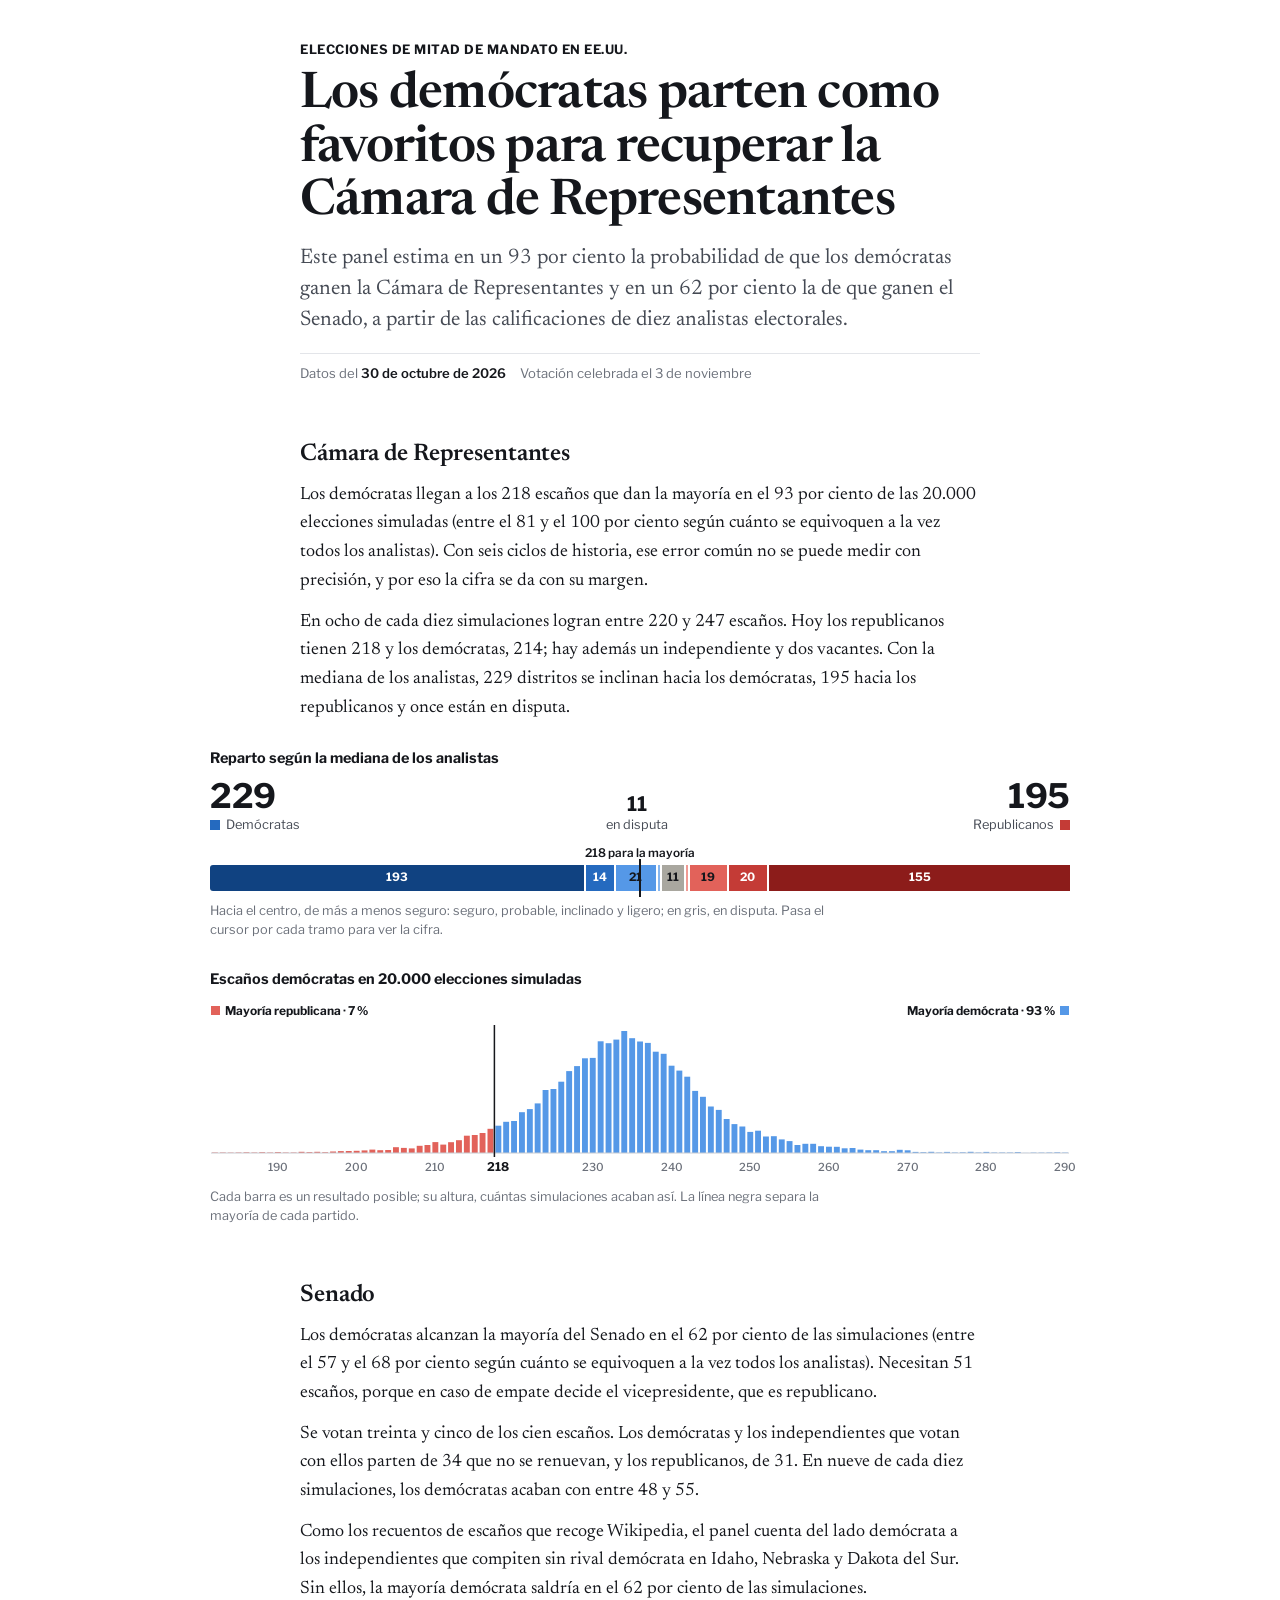
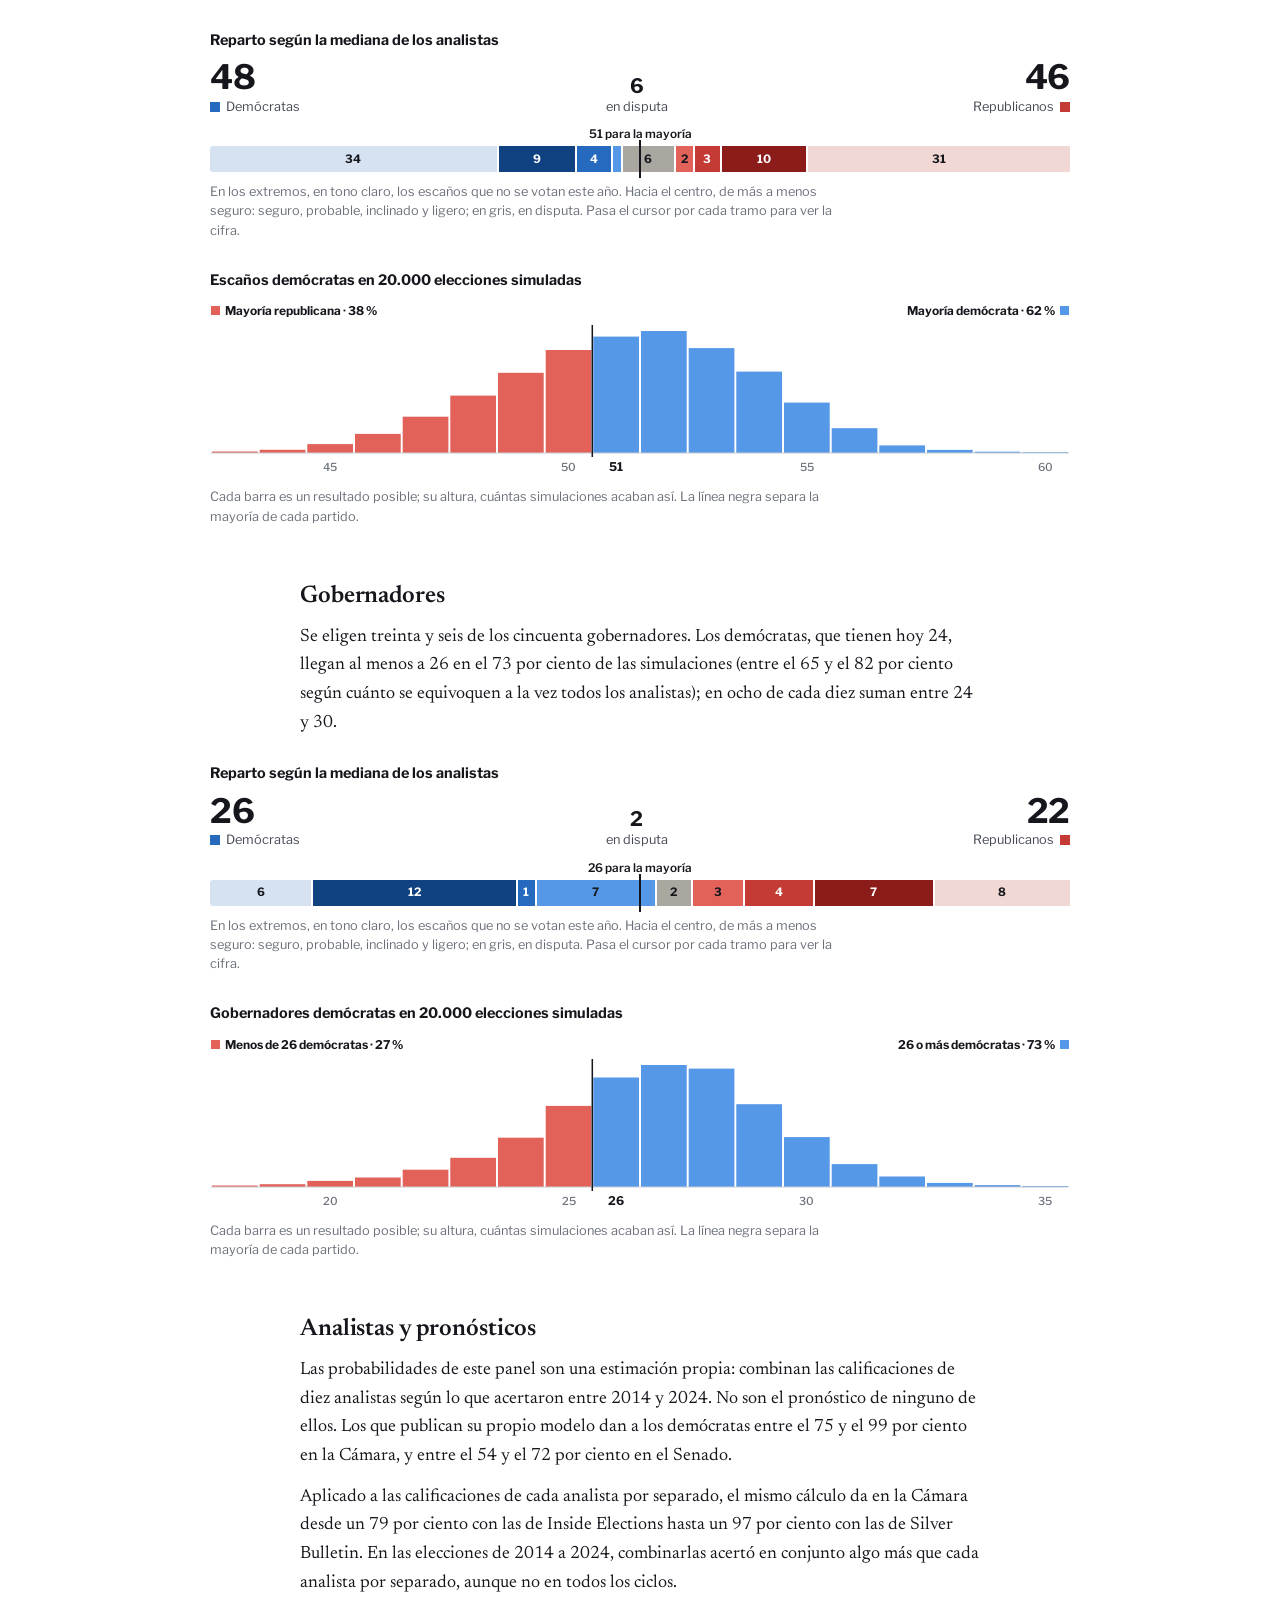
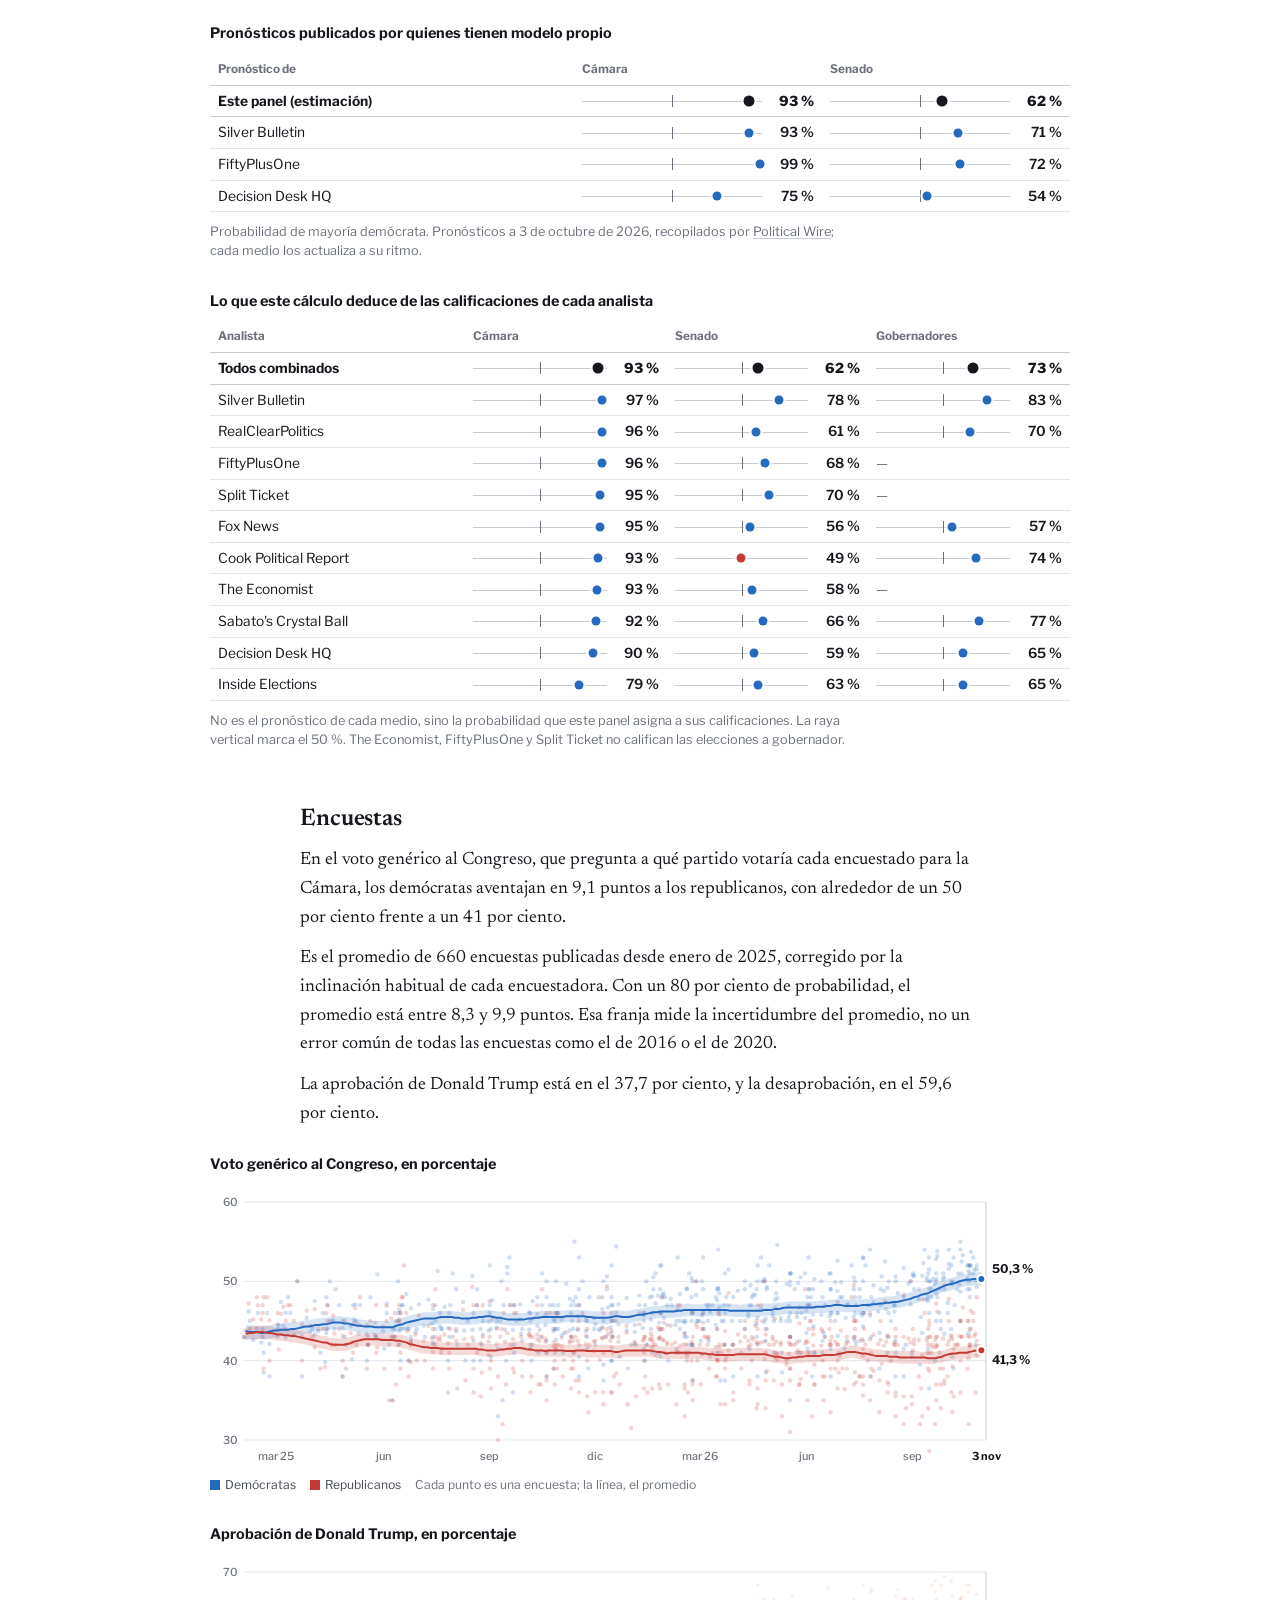
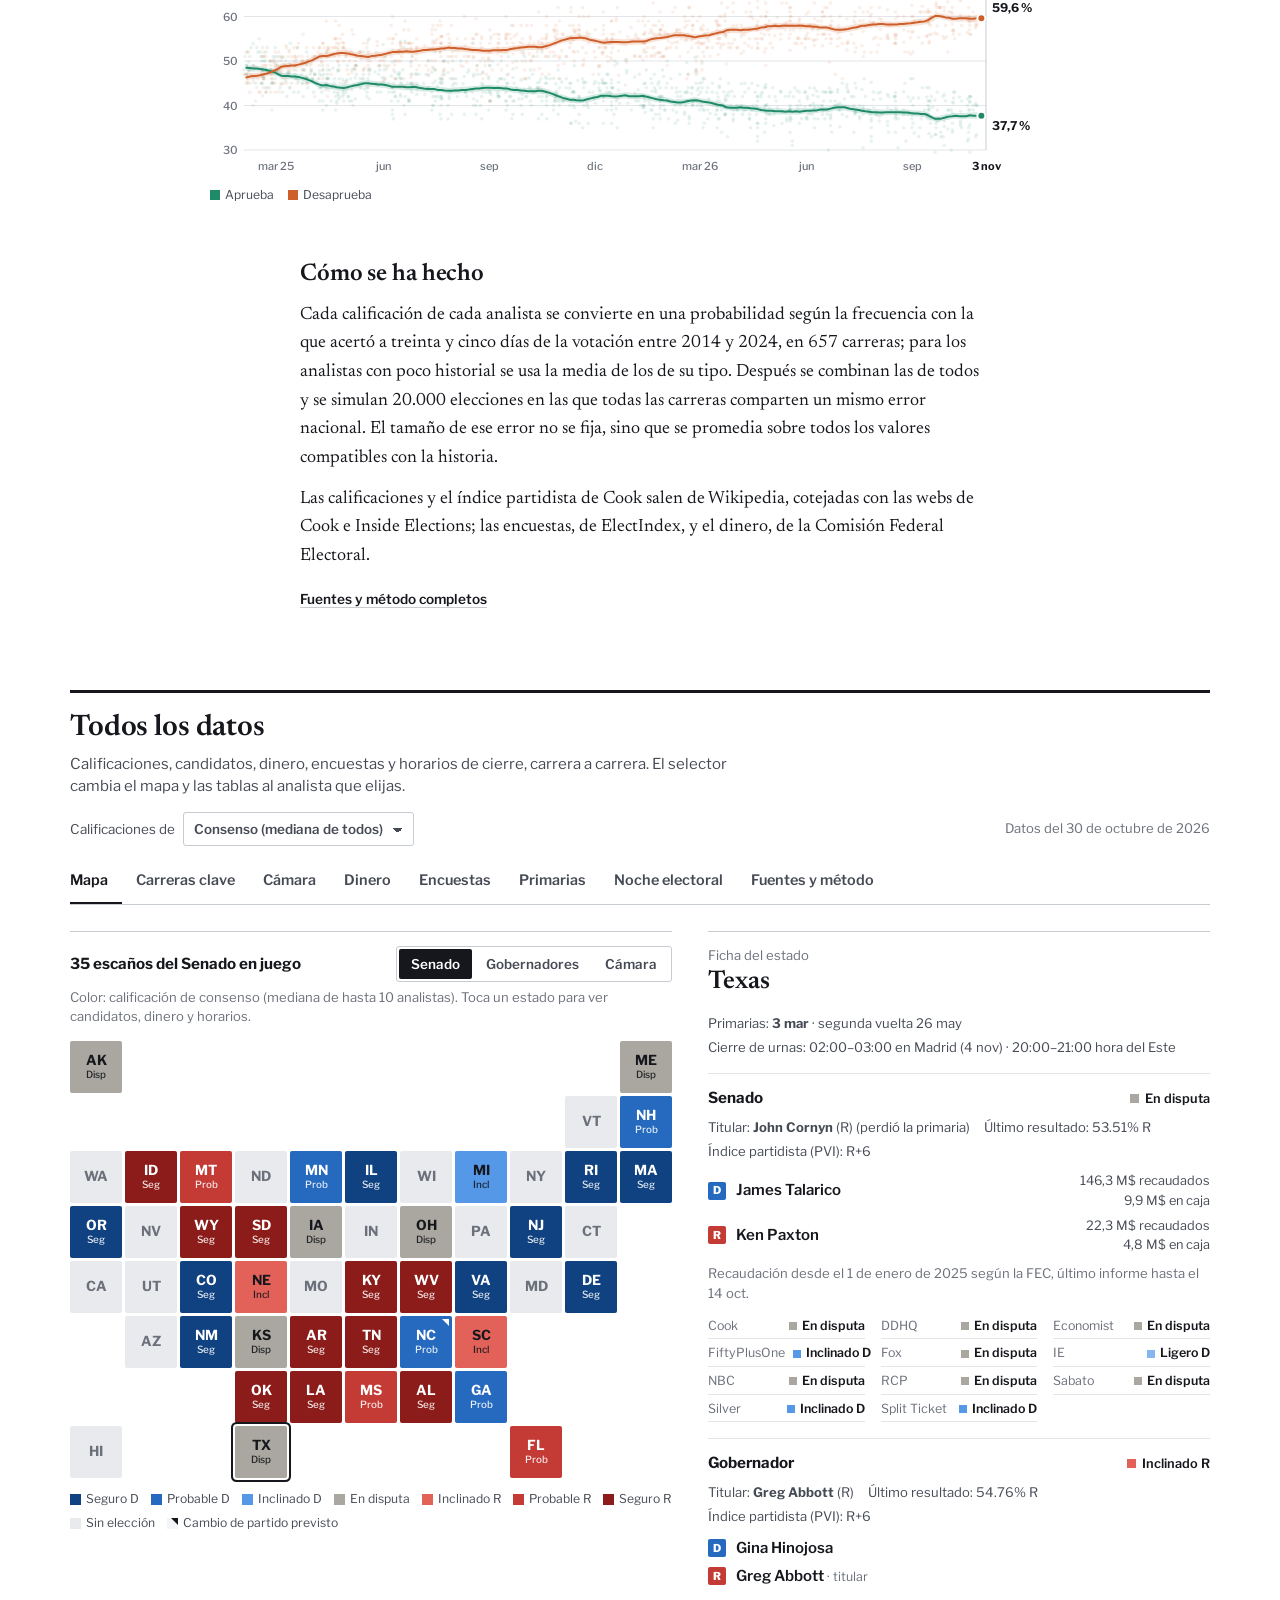
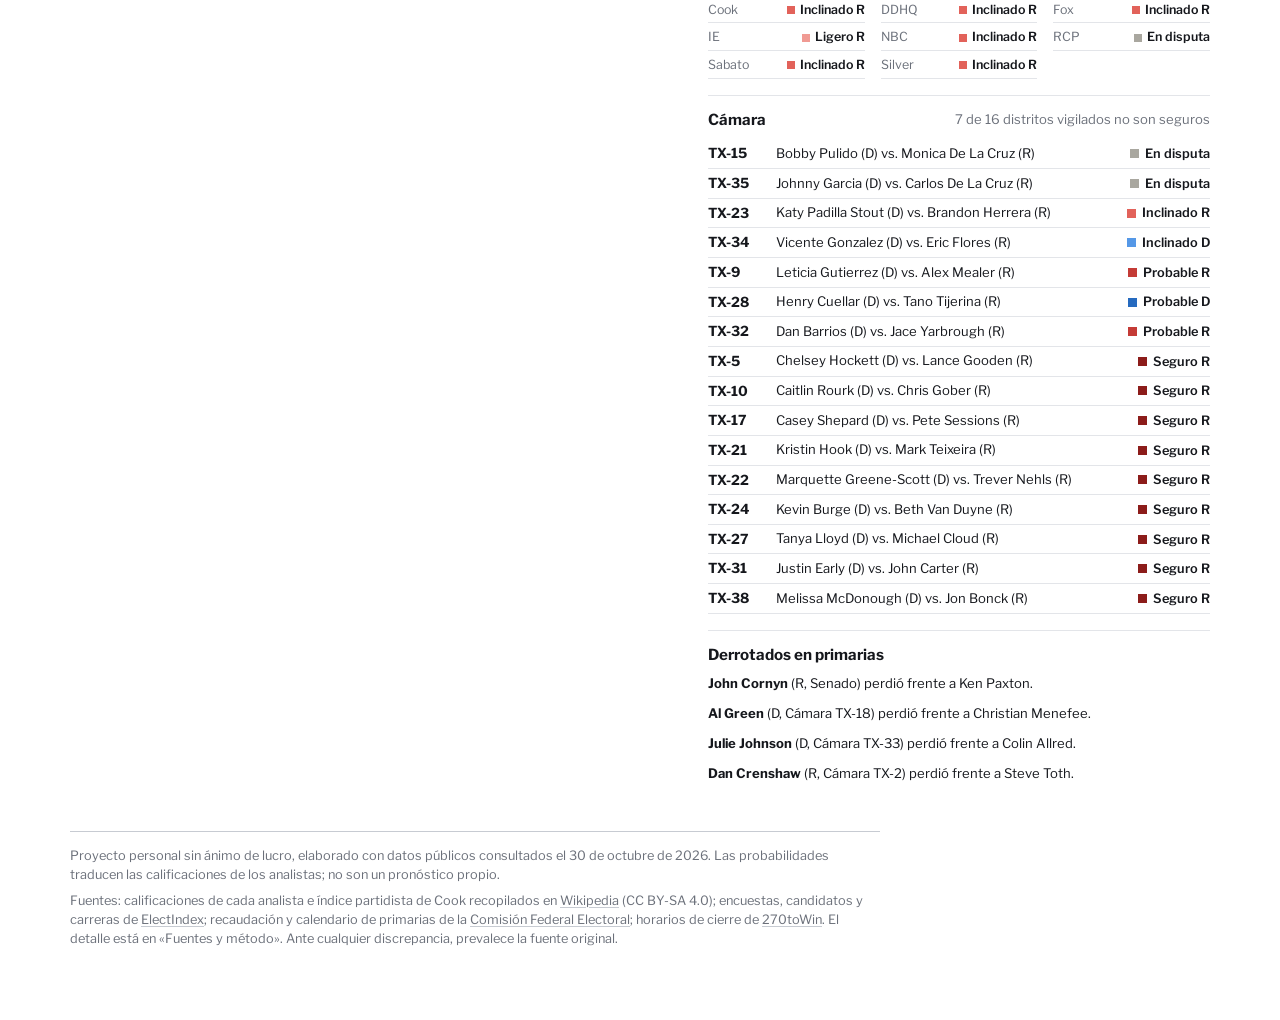
==== commit 64ed9e63: "Midterms 2026: datos del 2026-10-30" ====
--- a/midterms/index.html
+++ b/midterms/index.html
@@ -377,7 +377,7 @@
 </div>
 <div class="tip" id="tip" role="tooltip"></div>
 
-<script id="data" type="application/json">{"meta":{"snapshot":"2026-10-29","election":"2026-11-03"},"composition":{"senate":{"R":53,"D":45,"I":2,"total":100,"majority":51,"notUp":{"D":34,"R":31}},"house":{"R":218,"D":214,"I":1,"vacant":2,"total":435,"majority":218},"governors":{"R":26,"D":24,"total":50,"majority":26,"notUp":{"D":6,"R":8}}},"senate":{"raters":[["Cook","Oct 20, 2026"],["DDHQ","Oct 28, 2026"],["Econ","Oct 28, 2026"],["FPO","Oct 28, 2026"],["Fox","Oct 27, 2026"],["IE","Oct 15, 2026"],["NBC","Oct 28, 2026"],["RCP","Oct 28, 2026"],["Sabato","Oct 27, 2026"],["Silver","Oct 28, 2026"],["ST","Oct 27, 2026"]],"races":[{"st":"AL","state":"Alabama","special":false,"pvi":"R+15","incumbent":"Tommy Tuberville","incParty":"R","status":"retiring","last":"60.10% R","ratings":{"Cook":"Safe R","DDHQ":"Safe R","Econ":"Safe R","FPO":"Safe R","Fox":"Safe R","IE":"Safe R","NBC":"Safe R","RCP":"Safe R","Sabato":"Safe R","Silver":"Safe R","ST":"Safe R"},"D":{"name":"Everett Wess","inc":false,"fec":{"id":"S6AL00518","receipts":128570,"coh":10543,"spent":118027,"from":"2026-01-01","through":"2026-10-14"}},"R":{"name":"Barry Moore","inc":false,"fec":{"id":"S6AL00476","receipts":4635926,"coh":467199,"spent":4293858,"from":"2025-01-01","through":"2026-10-14"}},"I":null},{"st":"AK","state":"Alaska","special":false,"pvi":"R+6","incumbent":"Dan S. Sullivan","incParty":"R","status":null,"last":"53.90% R","ratings":{"Cook":"Tossup","DDHQ":"Lean D","Econ":"Tossup","FPO":"Lean D","Fox":"Tossup","IE":"Tossup","NBC":"Tossup","RCP":"Tossup","Sabato":"Lean D","Silver":"Lean D","ST":"Lean D"},"D":{"name":"Mary Peltola","inc":false,"fec":{"id":"S6AK00276","receipts":36887509,"coh":4102126,"spent":32785383,"from":"2026-01-01","through":"2026-10-14"}},"R":{"name":"Dan Sullivan","inc":true,"fec":{"id":"S4AK00214","receipts":11508274,"coh":2839758,"spent":10759421,"from":"2025-01-01","through":"2026-10-14"}},"I":null},{"st":"AR","state":"Arkansas","special":false,"pvi":"R+15","incumbent":"Tom Cotton","incParty":"R","status":null,"last":"66.53% R","ratings":{"Cook":"Safe R","DDHQ":"Safe R","Econ":"Likely R","FPO":"Safe R","Fox":"Safe R","IE":"Safe R","NBC":"Safe R","RCP":"Safe R","Sabato":"Safe R","Silver":"Safe R","ST":"Safe R"},"D":{"name":"Hallie Shoffner","inc":false,"fec":{"id":"S6AR00199","receipts":4042811,"coh":756932,"spent":3285879,"from":"2025-07-01","through":"2026-10-14"}},"R":{"name":"Tom Cotton","inc":true,"fec":{"id":"S4AR00103","receipts":7149643,"coh":5129928,"spent":9470585,"from":"2025-01-01","through":"2026-10-14"}},"I":{"name":"Jeff Wadlin","label":"Libertarian","inc":false,"fec":{"id":"S6AR00223","receipts":80063,"coh":6291,"spent":73772,"from":"2026-01-01","through":"2026-10-14"}}},{"st":"CO","state":"Colorado","special":false,"pvi":"D+6","incumbent":"John Hickenlooper","incParty":"D","status":null,"last":"53.50% D","ratings":{"Cook":"Safe D","DDHQ":"Safe D","Econ":"Safe D","FPO":"Safe D","Fox":"Safe D","IE":"Safe D","NBC":"Safe D","RCP":"Safe D","Sabato":"Safe D","Silver":"Safe D","ST":"Safe D"},"D":{"name":"John Hickenlooper","inc":true,"fec":{"id":"S0CO00575","receipts":9529277,"coh":1558828,"spent":9406082,"from":"2025-01-01","through":"2026-10-14"}},"R":{"name":"Mark Baisley","inc":false,"fec":{"id":"S6CO00507","receipts":138210,"coh":27710,"spent":110837,"from":"2025-01-01","through":"2026-10-14"}},"I":{"name":"Bob Chew","label":"Forward","inc":false,"fec":{"id":"S6CO00549","receipts":3603854,"coh":235007,"spent":3368847,"from":"2026-03-20","through":"2026-10-14"}}},{"st":"DE","state":"Delaware","special":false,"pvi":"D+8","incumbent":"Chris Coons","incParty":"D","status":null,"last":"59.44% D","ratings":{"Cook":"Safe D","DDHQ":"Safe D","Econ":"Safe D","FPO":"Safe D","Fox":"Safe D","IE":"Safe D","NBC":"Safe D","RCP":"Safe D","Sabato":"Safe D","Silver":"Safe D","ST":"Safe D"},"D":{"name":"Chris Coons","inc":true,"fec":{"id":"S0DE00092","receipts":4956015,"coh":5031711,"spent":2109504,"from":"2025-01-01","through":"2026-10-14"}},"R":{"name":"Michael Katz","inc":false,"fec":{"id":"S6DE00206","receipts":190416,"coh":16085,"spent":174332,"from":"2026-01-01","through":"2026-10-14"}},"I":null},{"st":"FL","state":"Florida","special":true,"pvi":"R+5","incumbent":"Ashley Moody","incParty":"R","status":null,"last":"Appointed (2025)","ratings":{"Cook":"Safe R","DDHQ":"Likely R","Econ":"Likely R","FPO":"Likely R","Fox":"Safe R","IE":"Likely R","NBC":"Likely R","RCP":"Lean R","Sabato":"Likely R","Silver":"Likely R","ST":"Likely R"},"D":{"name":"Angie Nixon","inc":false,"fec":{"id":"S6FL00830","receipts":11319380,"coh":3266795,"spent":8052586,"from":"2025-01-01","through":"2026-10-14"}},"R":{"name":"Ashley Moody","inc":true,"fec":{"id":"S6FL00640","receipts":14524032,"coh":816355,"spent":13707677,"from":"2025-01-13","through":"2026-10-14"}},"I":{"name":"Neil J. Gillespie","label":"Independent","inc":false}},{"st":"GA","state":"Georgia","special":false,"pvi":"R+1","incumbent":"Jon Ossoff","incParty":"D","status":null,"last":"50.62% D","ratings":{"Cook":"Likely D","DDHQ":"Likely D","Econ":"Likely D","FPO":"Safe D","Fox":"Likely D","IE":"Lean D","NBC":"Likely D","RCP":"Likely D","Sabato":"Likely D","Silver":"Safe D","ST":"Safe D"},"D":{"name":"Jon Ossoff","inc":true,"fec":{"id":"S8GA00180","receipts":115904486,"coh":15134336,"spent":105760717,"from":"2025-01-01","through":"2026-10-14"}},"R":{"name":"Mike Collins","inc":false,"fec":{"id":"S6GA00390","receipts":10679277,"coh":1103682,"spent":10178766,"from":"2025-01-01","through":"2026-10-14"}},"I":null},{"st":"ID","state":"Idaho","special":false,"pvi":"R+18","incumbent":"Jim Risch","incParty":"R","status":null,"last":"62.62% R","ratings":{"Cook":"Safe R","DDHQ":"Safe R","Econ":"Safe R","FPO":"Safe R","Fox":"Safe R","IE":"Safe R","NBC":"Safe R","RCP":"Safe R","Sabato":"Safe R","Silver":"Safe R","ST":"Safe R"},"D":null,"R":{"name":"Jim Risch","inc":true,"fec":{"id":"S8ID00092","receipts":3935512,"coh":2122235,"spent":4233642,"from":"2025-01-01","through":"2026-10-14"}},"I":{"name":"Todd Achilles","label":"Independent","inc":false,"fec":{"id":"S6ID00146","receipts":1921132,"coh":195819,"spent":1733606,"from":"2025-07-01","through":"2026-10-14"}}},{"st":"IL","state":"Illinois","special":false,"pvi":"D+6","incumbent":"Dick Durbin","incParty":"D","status":"retiring","last":"54.93% D","ratings":{"Cook":"Safe D","DDHQ":"Safe D","Econ":"Safe D","FPO":"Safe D","Fox":"Safe D","IE":"Safe D","NBC":"Safe D","RCP":"Safe D","Sabato":"Safe D","Silver":"Safe D","ST":"Safe D"},"D":{"name":"Juliana Stratton","inc":false,"fec":{"id":"S6IL00458","receipts":7230577,"coh":1541585,"spent":5688992,"from":"2025-04-24","through":"2026-10-14"}},"R":{"name":"Don Tracy","inc":false,"fec":{"id":"S6IL00615","receipts":4914363,"coh":483017,"spent":4431346,"from":"2025-07-01","through":"2026-10-14"}},"I":{"name":"Whitfield Harrington, Jr.","label":"American Center","inc":false,"fec":{"id":"S6IL00680","receipts":143382,"coh":19484,"spent":123897,"from":"2026-01-01","through":"2026-10-14"}}},{"st":"IA","state":"Iowa","special":false,"pvi":"R+6","incumbent":"Joni Ernst","incParty":"R","status":"retiring","last":"51.74% R","ratings":{"Cook":"Tossup","DDHQ":"Tossup","Econ":"Lean R","FPO":"Tossup","Fox":"Tossup","IE":"Tilt R","NBC":"Tossup","RCP":"Tossup","Sabato":"Tossup","Silver":"Tossup","ST":"Tossup"},"D":{"name":"Josh Turek","inc":false,"fec":{"id":"S6IA00298","receipts":24290521,"coh":3072851,"spent":21217670,"from":"2025-07-01","through":"2026-10-14"}},"R":{"name":"Ashley Hinson","inc":false,"fec":{"id":"S6IA00314","receipts":14147973,"coh":2172989,"spent":13903059,"from":"2025-01-01","through":"2026-10-14"}},"I":{"name":"Thomas Laehn","label":"Libertarian","inc":false,"fec":{"id":"S6IA00181","receipts":61146,"coh":9035,"spent":66668,"from":"2025-01-01","through":"2026-10-14"}}},{"st":"KS","state":"Kansas","special":false,"pvi":"R+8","incumbent":"Roger Marshall","incParty":"R","status":null,"last":"53.22% R","ratings":{"Cook":"Tossup","DDHQ":"Lean R","Econ":"Tossup","FPO":"Tossup","Fox":"Lean R","IE":"Tilt R","NBC":"Tossup","RCP":"Tossup","Sabato":"Tossup","Silver":"Tossup","ST":"Lean R"},"D":{"name":"Adam Hamilton","inc":false,"fec":{"id":"S6KS00312","receipts":19175044,"coh":2874364,"spent":16300681,"from":"2026-02-26","through":"2026-10-14"}},"R":{"name":"Roger Marshall","inc":true,"fec":{"id":"S0KS00315","receipts":5350064,"coh":809806,"spent":6245276,"from":"2025-01-01","through":"2026-10-14"}},"I":{"name":"David C Graham","label":"Libertarian","inc":false}},{"st":"KY","state":"Kentucky","special":false,"pvi":"R+15","incumbent":"Mitch McConnell","incParty":"R","status":"retiring","last":"57.76% R","ratings":{"Cook":"Safe R","DDHQ":"Safe R","Econ":"Safe R","FPO":"Safe R","Fox":"Safe R","IE":"Safe R","NBC":"Safe R","RCP":"Safe R","Sabato":"Safe R","Silver":"Safe R","ST":"Safe R"},"D":{"name":"Charles Booker","inc":false,"fec":{"id":"S6KY00385","receipts":1936324,"coh":303599,"spent":1632725,"from":"2025-10-01","through":"2026-10-14"}},"R":{"name":"Andy Barr","inc":false,"fec":{"id":"S6KY00286","receipts":12541350,"coh":1553857,"spent":14680571,"from":"2025-01-01","through":"2026-10-14"}},"I":{"name":"Christopher Campbell","label":"Kentucky Party","inc":false,"fec":{"id":"S6KY00377","receipts":0,"coh":0,"spent":0,"from":"2026-09-30","through":"2026-10-14"}}},{"st":"LA","state":"Louisiana","special":false,"pvi":"R+11","incumbent":"Bill Cassidy","incParty":"R","status":"lost renomination","last":"59.32% R","ratings":{"Cook":"Safe R","DDHQ":"Likely R","Econ":"Likely R","FPO":"Likely R","Fox":"Safe R","IE":"Safe R","NBC":"Safe R","RCP":"Safe R","Sabato":"Safe R","Silver":"Safe R","ST":"Safe R"},"D":{"name":"Jamie Davis","inc":false,"fec":{"id":"S6LA00615","receipts":5019888,"coh":1254929,"spent":3764960,"from":"2025-10-01","through":"2026-10-14"}},"R":{"name":"Julia Letlow","inc":false,"fec":{"id":"S6LA00664","receipts":7062069,"coh":443170,"spent":6618899,"from":"2026-01-01","through":"2026-10-14"}},"I":null},{"st":"ME","state":"Maine","special":false,"pvi":"D+4","incumbent":"Susan Collins","incParty":"R","status":null,"last":"50.98% R","ratings":{"Cook":"Tossup","DDHQ":"Tossup","Econ":"Lean D","FPO":"Lean D","Fox":"Tossup","IE":"Tossup","NBC":"Lean D","RCP":"Tossup","Sabato":"Tossup","Silver":"Lean D","ST":"Lean D"},"D":{"name":"Troy Jackson","inc":false,"fec":{"id":"S6ME00464","receipts":26872874,"coh":1596871,"spent":25276003,"from":"2026-07-07","through":"2026-10-14"}},"R":{"name":"Susan Collins","inc":true,"fec":{"id":"S6ME00159","receipts":22465218,"coh":2689883,"spent":22351644,"from":"2025-01-01","through":"2026-10-14"}},"I":null},{"st":"MA","state":"Massachusetts","special":false,"pvi":"D+14","incumbent":"Ed Markey","incParty":"D","status":null,"last":"66.15% D","ratings":{"Cook":"Safe D","DDHQ":"Safe D","Econ":"Safe D","FPO":"Safe D","Fox":"Safe D","IE":"Safe D","NBC":"Safe D","RCP":"Safe D","Sabato":"Safe D","Silver":"Safe D","ST":"Safe D"},"D":{"name":"Ed Markey","inc":true,"fec":{"id":"S4MA00028","receipts":5985385,"coh":799913,"spent":6996160,"from":"2025-01-01","through":"2026-10-14"}},"R":{"name":"John Deaton","inc":false,"fec":{"id":"S6MA00304","receipts":1674460,"coh":488156,"spent":1186303,"from":"2025-10-01","through":"2026-10-14"}},"I":{"name":"Shiva Ayyadurai","label":"Independent","inc":false,"fec":{"id":"S8MA00268","receipts":245729,"coh":85152,"spent":159434,"from":"2026-01-01","through":"2026-10-14"}}},{"st":"MI","state":"Michigan","special":false,"pvi":"EVEN","incumbent":"Gary Peters","incParty":"D","status":"retiring","last":"49.90% D","ratings":{"Cook":"Tossup","DDHQ":"Lean D","Econ":"Lean D","FPO":"Lean D","Fox":"Tossup","IE":"Tilt D","NBC":"Lean D","RCP":"Tossup","Sabato":"Lean D","Silver":"Likely D","ST":"Lean D"},"D":{"name":"Abdul El-Sayed","inc":false,"fec":{"id":"S6MI00418","receipts":53830872,"coh":2734029,"spent":51096843,"from":"2025-01-01","through":"2026-10-14"}},"R":{"name":"Mike Rogers","inc":false,"fec":{"id":"S4MI00595","receipts":23016439,"coh":3902506,"spent":19369637,"from":"2025-01-01","through":"2026-10-22"}},"I":{"name":"Douglas P. Marsh","label":"Green","inc":false}},{"st":"MN","state":"Minnesota","special":false,"pvi":"D+3","incumbent":"Tina Smith","incParty":"D","status":"retiring","last":"48.74% D","ratings":{"Cook":"Lean D","DDHQ":"Likely D","Econ":"Lean D","FPO":"Likely D","Fox":"Lean D","IE":"Lean D","NBC":"Likely D","RCP":"Lean D","Sabato":"Lean D","Silver":"Likely D","ST":"Likely D"},"D":{"name":"Peggy Flanagan","inc":false,"fec":{"id":"S6MN00440","receipts":11563963,"coh":993214,"spent":10570749,"from":"2025-01-01","through":"2026-10-14"}},"R":{"name":"Michele Tafoya","inc":false,"fec":{"id":"S6MN00556","receipts":12501786,"coh":2819387,"spent":9682730,"from":"2025-01-01","through":"2026-10-14"}},"I":{"name":"Rebecca Whiting","label":"Libertarian","inc":false,"fec":{"id":"S6MN00572","receipts":3756,"coh":1928,"spent":1828,"from":"2026-04-01","through":"2026-10-14"}}},{"st":"MS","state":"Mississippi","special":false,"pvi":"R+11","incumbent":"Cindy Hyde-Smith","incParty":"R","status":null,"last":"54.11% R","ratings":{"Cook":"Likely R","DDHQ":"Likely R","Econ":"Likely R","FPO":"Safe R","Fox":"Likely R","IE":"Safe R","NBC":"Likely R","RCP":"Likely R","Sabato":"Likely R","Silver":"Safe R","ST":"Safe R"},"D":{"name":"Scott Colom","inc":false,"fec":{"id":"S6MS00133","receipts":4400890,"coh":1018717,"spent":3382173,"from":"2025-08-21","through":"2026-10-14"}},"R":{"name":"Cindy Hyde-Smith","inc":true,"fec":{"id":"S8MS00261","receipts":4646803,"coh":1395724,"spent":3720843,"from":"2025-01-01","through":"2026-10-14"}},"I":{"name":"Ty Pinkins","label":"Independent","inc":false,"fec":{"id":"S4MS00187","receipts":104311,"coh":4863,"spent":105063,"from":"2025-01-01","through":"2026-09-30"}}},{"st":"MT","state":"Montana","special":false,"pvi":"R+10","incumbent":"Steve Daines","incParty":"R","status":"retiring","last":"55.01% R","ratings":{"Cook":"Safe R","DDHQ":"Likely R","Econ":"Likely R","FPO":"Likely R","Fox":"Safe R","IE":"Safe R","NBC":"Likely R","RCP":"Likely R","Sabato":"Safe R","Silver":"Likely R","ST":"Safe R"},"D":{"name":"Alani Bankhead","inc":false,"fec":{"id":"S6MT00253","receipts":190540,"coh":22820,"spent":167720,"from":"2025-10-01","through":"2026-10-14"}},"R":{"name":"Kurt Alme","inc":false,"fec":{"id":"S6MT00295","receipts":3013681,"coh":602738,"spent":2410943,"from":"2026-01-01","through":"2026-10-14"}},"I":{"name":"Seth Bodnar","label":"Independent","inc":false,"fec":{"id":"S6MT00287","receipts":4918341,"coh":580921,"spent":4337420,"from":"2026-03-04","through":"2026-10-14"}}},{"st":"NE","state":"Nebraska","special":false,"pvi":"R+10","incumbent":"Pete Ricketts","incParty":"R","status":null,"last":"62.58% R (2024 sp. )","ratings":{"Cook":"Likely R","DDHQ":"Lean R","Econ":"Likely R","FPO":"Likely R","Fox":"Likely R","IE":"Lean R","NBC":"Likely R","RCP":"Tossup","Sabato":"Lean R","Silver":"Lean R","ST":"Lean R"},"D":null,"R":{"name":"Pete Ricketts","inc":true,"fec":{"id":"S6NE00129","receipts":14546959,"coh":1218139,"spent":13815790,"from":"2025-01-01","through":"2026-10-14"}},"I":{"name":"Dan Osborn","label":"Independent","inc":false,"fec":{"id":"S4NE00207","receipts":11029845,"coh":1953183,"spent":9139828,"from":"2025-01-01","through":"2026-10-14"}}},{"st":"NH","state":"New Hampshire","special":false,"pvi":"D+2","incumbent":"Jeanne Shaheen","incParty":"D","status":"retiring","last":"56.64% D","ratings":{"Cook":"Lean D","DDHQ":"Likely D","Econ":"Likely D","FPO":"Likely D","Fox":"Lean D","IE":"Tilt D","NBC":"Lean D","RCP":"Lean D","Sabato":"Likely D","Silver":"Likely D","ST":"Likely D"},"D":{"name":"Chris Pappas","inc":false,"fec":{"id":"S6NH00141","receipts":23703648,"coh":1984366,"spent":22126867,"from":"2025-01-01","through":"2026-10-14"}},"R":{"name":"John E. Sununu","inc":false,"fec":{"id":"S6NH00208","receipts":5681528,"coh":1711396,"spent":3936991,"from":"2025-01-01","through":"2026-10-14"}},"I":{"name":"Edmond Laplante","label":"Constitution","inc":false}},{"st":"NJ","state":"New Jersey","special":false,"pvi":"D+4","incumbent":"Cory Booker","incParty":"D","status":null,"last":"57.23% D","ratings":{"Cook":"Safe D","DDHQ":"Safe D","Econ":"Safe D","FPO":"Safe D","Fox":"Safe D","IE":"Safe D","NBC":"Safe D","RCP":"Safe D","Sabato":"Safe D","Silver":"Safe D","ST":"Safe D"},"D":{"name":"Cory Booker","inc":true,"fec":{"id":"S4NJ00185","receipts":21275163,"coh":22899411,"spent":9568238,"from":"2025-01-01","through":"2026-10-14"}},"R":{"name":"Justin Murphy","inc":false,"fec":{"id":"S4NJ00532","receipts":68189,"coh":10191,"spent":57102,"from":"2025-01-01","through":"2026-10-14"}},"I":{"name":"Joanne Kuniansky","label":"Socialist Workers","inc":false}},{"st":"NM","state":"New Mexico","special":false,"pvi":"D+4","incumbent":"Ben Ray Luján","incParty":"D","status":null,"last":"51.73% D","ratings":{"Cook":"Safe D","DDHQ":"Safe D","Econ":"Safe D","FPO":"Safe D","Fox":"Safe D","IE":"Safe D","NBC":"Safe D","RCP":"Likely D","Sabato":"Safe D","Silver":"Safe D","ST":"Safe D"},"D":{"name":"Ben Ray Lujan","inc":true,"fec":{"id":"S0NM00058","receipts":6460522,"coh":2843276,"spent":4831038,"from":"2025-01-01","through":"2026-10-14"}},"R":{"name":"Larry Marker","inc":false,"fec":{"id":"S6NM01186","receipts":99230,"coh":88,"spent":90122,"from":"2026-04-01","through":"2026-10-14"}},"I":null},{"st":"NC","state":"North Carolina","special":false,"pvi":"R+1","incumbent":"Thom Tillis","incParty":"R","status":"retiring","last":"48.69% R","ratings":{"Cook":"Likely D","DDHQ":"Likely D","Econ":"Likely D","FPO":"Likely D","Fox":"Likely D","IE":"Lean D","NBC":"Likely D","RCP":"Likely D","Sabato":"Likely D","Silver":"Safe D","ST":"Safe D"},"D":{"name":"Roy Cooper","inc":false,"fec":{"id":"S6NC00407","receipts":49585341,"coh":9088860,"spent":40496482,"from":"2025-07-25","through":"2026-10-14"}},"R":{"name":"Michael Whatley","inc":false,"fec":{"id":"S6NC00415","receipts":13668468,"coh":902238,"spent":12766229,"from":"2025-06-30","through":"2026-10-14"}},"I":{"name":"Michael Dublin","label":"Green","inc":false,"fec":{"id":"S6NC00563","receipts":28231,"coh":2996,"spent":26976,"from":"2025-01-01","through":"2026-10-14"}}},{"st":"OH","state":"Ohio","special":true,"pvi":"R+5","incumbent":"Jon Husted","incParty":"R","status":null,"last":"Appointed (2025)","ratings":{"Cook":"Tossup","DDHQ":"Tossup","Econ":"Tossup","FPO":"Tossup","Fox":"Lean D","IE":"Tossup","NBC":"Tossup","RCP":"Tossup","Sabato":"Tossup","Silver":"Lean D","ST":"Lean D"},"D":{"name":"Sherrod Brown","inc":false,"fec":{"id":"S6OH00163","receipts":68409200,"coh":4452803,"spent":63956397,"from":"2025-08-11","through":"2026-10-14"}},"R":{"name":"Jon Husted","inc":true,"fec":{"id":"S6OH00304","receipts":19894786,"coh":4239097,"spent":15655689,"from":"2025-01-01","through":"2026-10-22"}},"I":{"name":"Greg Levy","label":"Independent","inc":false,"fec":{"id":"S6OH00395","receipts":132712,"coh":26916,"spent":107925,"from":"2025-10-01","through":"2026-10-14"}}},{"st":"OK","state":"Oklahoma","special":false,"pvi":"R+17","incumbent":"Alan Armstrong","incParty":"R","status":"retiring","last":"Appointed (2026)","ratings":{"Cook":"Safe R","DDHQ":"Safe R","Econ":"Safe R","FPO":"Safe R","Fox":"Safe R","IE":"Safe R","NBC":"Safe R","RCP":"Safe R","Sabato":"Safe R","Silver":"Safe R","ST":"Safe R"},"D":{"name":"Jasmine Thomas","inc":false,"fec":{"id":"S6OK04163","receipts":115954,"coh":24102,"spent":92789,"from":"2025-07-01","through":"2026-10-14"}},"R":{"name":"Kevin Hern","inc":false,"fec":{"id":"S6OK04247","receipts":10862233,"coh":2811987,"spent":8050247,"from":"2026-01-01","through":"2026-10-14"}},"I":{"name":"Ron Meinhardt","label":"Independent","inc":false,"fec":{"id":"S6OK04205","receipts":15903,"coh":1596,"spent":14307,"from":"2026-01-01","through":"2026-10-14"}}},{"st":"OR","state":"Oregon","special":false,"pvi":"D+8","incumbent":"Jeff Merkley","incParty":"D","status":null,"last":"56.91% D","ratings":{"Cook":"Safe D","DDHQ":"Safe D","Econ":"Safe D","FPO":"Safe D","Fox":"Safe D","IE":"Safe D","NBC":"Safe D","RCP":"Safe D","Sabato":"Safe D","Silver":"Safe D","ST":"Safe D"},"D":{"name":"Jeff Merkley","inc":true,"fec":{"id":"S8OR00207","receipts":5376935,"coh":6621250,"spent":3022684,"from":"2025-01-01","through":"2026-10-14"}},"R":{"name":"David Brock Smith","inc":false,"fec":{"id":"S6OR05218","receipts":311174,"coh":44198,"spent":266976,"from":"2026-01-01","through":"2026-10-14"}},"I":{"name":"Gary Lyndon Dye","label":"Libertarian","inc":false}},{"st":"RI","state":"Rhode Island","special":false,"pvi":"D+8","incumbent":"Jack Reed","incParty":"D","status":null,"last":"66.48% D","ratings":{"Cook":"Safe D","DDHQ":"Safe D","Econ":"Safe D","FPO":"Safe D","Fox":"Safe D","IE":"Safe D","NBC":"Safe D","RCP":"Safe D","Sabato":"Safe D","Silver":"Safe D","ST":"Safe D"},"D":{"name":"Jack Reed","inc":true,"fec":{"id":"S6RI00163","receipts":3727368,"coh":1883532,"spent":3432028,"from":"2025-01-01","through":"2026-10-14"}},"R":{"name":"Raymond McKay","inc":false,"fec":{"id":"S4RI00051","receipts":207231,"coh":8357,"spent":199212,"from":"2025-01-01","through":"2026-10-14"}},"I":{"name":"Michael Anthony Bahry","label":"Independent","inc":false,"fec":{"id":"S6RI00288","receipts":125116,"coh":92617,"spent":32499,"from":"2026-04-01","through":"2026-10-14"}}},{"st":"SC","state":"South Carolina","special":false,"pvi":"R+8","incumbent":"Darline Graham","incParty":"R","status":null,"last":"Appointed (2026)","ratings":{"Cook":"Lean R","DDHQ":"Lean R","Econ":"Lean R","FPO":"Lean R","Fox":"Lean R","IE":"Lean R","NBC":"Lean R","RCP":"Tossup","Sabato":"Lean R","Silver":"Lean R","ST":"Lean R"},"D":{"name":"Annie Andrews","inc":false,"fec":{"id":"S6SC04239","receipts":24216841,"coh":1709466,"spent":22507375,"from":"2025-05-22","through":"2026-10-14"}},"R":{"name":"Darline Graham","inc":true,"fec":{"id":"S6SC04437","receipts":1917646,"coh":634430,"spent":1283216,"from":"2026-07-23","through":"2026-10-14"}},"I":{"name":"Kasie Whitener","label":"Libertarian","inc":false,"fec":{"id":"S6SC04247","receipts":27615,"coh":5781,"spent":21833,"from":"2025-10-01","through":"2026-10-14"}}},{"st":"SD","state":"South Dakota","special":false,"pvi":"R+15","incumbent":"Mike Rounds","incParty":"R","status":null,"last":"65.74% R","ratings":{"Cook":"Safe R","DDHQ":"Safe R","Econ":"Safe R","FPO":"Safe R","Fox":"Safe R","IE":"Safe R","NBC":"Safe R","RCP":"Safe R","Sabato":"Safe R","Silver":"Safe R","ST":"Safe R"},"D":null,"R":{"name":"Mike Rounds","inc":true,"fec":{"id":"S4SD00049","receipts":3810748,"coh":1295543,"spent":4385234,"from":"2025-01-01","through":"2026-10-14"}},"I":{"name":"Brian Bengs","label":"Independent","inc":false,"fec":{"id":"S6SD01117","receipts":1855763,"coh":69708,"spent":1786055,"from":"2025-04-28","through":"2026-10-14"}}},{"st":"TN","state":"Tennessee","special":false,"pvi":"R+14","incumbent":"Bill Hagerty","incParty":"R","status":null,"last":"62.20% R","ratings":{"Cook":"Safe R","DDHQ":"Safe R","Econ":"Safe R","FPO":"Safe R","Fox":"Safe R","IE":"Safe R","NBC":"Safe R","RCP":"Safe R","Sabato":"Safe R","Silver":"Safe R","ST":"Safe R"},"D":{"name":"Marquita Bradshaw","inc":false,"fec":{"id":"S4TN00542","receipts":35195,"coh":8252,"spent":27022,"from":"2025-01-01","through":"2026-10-14"}},"R":{"name":"Bill Hagerty","inc":true,"fec":{"id":"S0TN00169","receipts":8422211,"coh":4956455,"spent":5393225,"from":"2025-01-01","through":"2026-10-14"}},"I":{"name":"David Sutman, Jr.","label":"Independent","inc":false,"fec":{"id":"S6TN00398","receipts":26349,"coh":500,"spent":26349,"from":"2026-04-01","through":"2026-10-14"}}},{"st":"TX","state":"Texas","special":false,"pvi":"R+6","incumbent":"John Cornyn","incParty":"R","status":"lost renomination","last":"53.51% R","ratings":{"Cook":"Tossup","DDHQ":"Tossup","Econ":"Tossup","FPO":"Tossup","Fox":"Tossup","IE":"Tossup","NBC":"Tossup","RCP":"Tossup","Sabato":"Tossup","Silver":"Lean D","ST":"Lean D"},"D":{"name":"James Talarico","inc":false,"fec":{"id":"S6TX00479","receipts":146349912,"coh":9922857,"spent":136427055,"from":"2025-09-08","through":"2026-10-14"}},"R":{"name":"Ken Paxton","inc":false,"fec":{"id":"S6TX00388","receipts":22327474,"coh":4784408,"spent":17543066,"from":"2025-04-01","through":"2026-10-14"}},"I":{"name":"Ted Brown","label":"Libertarian","inc":false,"fec":{"id":"S4TX00888","receipts":14257,"coh":1288,"spent":13037,"from":"2025-01-01","through":"2026-10-14"}}},{"st":"VA","state":"Virginia","special":false,"pvi":"D+3","incumbent":"Mark Warner","incParty":"D","status":null,"last":"55.99% D","ratings":{"Cook":"Safe D","DDHQ":"Safe D","Econ":"Safe D","FPO":"Safe D","Fox":"Safe D","IE":"Safe D","NBC":"Safe D","RCP":"Safe D","Sabato":"Safe D","Silver":"Safe D","ST":"Safe D"},"D":{"name":"Mark Warner","inc":true,"fec":{"id":"S6VA00093","receipts":20222105,"coh":6217677,"spent":19557662,"from":"2025-01-01","through":"2026-10-14"}},"R":{"name":"Bert Mizusawa","inc":false,"fec":{"id":"S8VA00321","receipts":1141130,"coh":154034,"spent":987432,"from":"2025-01-01","through":"2026-10-14"}},"I":null},{"st":"WV","state":"West Virginia","special":false,"pvi":"R+21","incumbent":"Shelley Moore Capito","incParty":"R","status":null,"last":"70.28% R","ratings":{"Cook":"Safe R","DDHQ":"Safe R","Econ":"Safe R","FPO":"Safe R","Fox":"Safe R","IE":"Safe R","NBC":"Safe R","RCP":"Safe R","Sabato":"Safe R","Silver":"Safe R","ST":"Safe R"},"D":{"name":"Rachel Fetty Anderson","inc":false,"fec":{"id":"S6WV00188","receipts":164558,"coh":35681,"spent":135873,"from":"2026-01-01","through":"2026-10-14"}},"R":{"name":"Shelley Moore Capito","inc":true,"fec":{"id":"S4WV00159","receipts":5449866,"coh":3071076,"spent":4690155,"from":"2025-01-01","through":"2026-10-14"}},"I":{"name":"S. Marshall Wilson","label":"Constitution","inc":false,"fec":{"id":"S6WV00204","receipts":65287,"coh":1250,"spent":64037,"from":"2026-04-01","through":"2026-10-14"}}},{"st":"WY","state":"Wyoming","special":false,"pvi":"R+23","incumbent":"Cynthia Lummis","incParty":"R","status":"retiring","last":"72.85% R","ratings":{"Cook":"Safe R","DDHQ":"Safe R","Econ":"Safe R","FPO":"Safe R","Fox":"Safe R","IE":"Safe R","NBC":"Safe R","RCP":"Safe R","Sabato":"Safe R","Silver":"Safe R","ST":"Safe R"},"D":{"name":"James Byrd","inc":false,"fec":{"id":"S6WY00217","receipts":53560,"coh":7927,"spent":46561,"from":"2026-01-01","through":"2026-10-14"}},"R":{"name":"Harriet Hageman","inc":false,"fec":{"id":"S6WY00209","receipts":2810754,"coh":439422,"spent":3254295,"from":"2025-01-01","through":"2026-10-14"}},"I":null}],"overall":{"Cook":"D/I - 47 R - 46 7 tossups","DDHQ":"D/I - 49 R - 47 4 tossups","Econ":"D/I - 49 R - 47 4 tossups","FPO":"D/I - 50 R - 46 4 tossups","Fox":"D/I - 48 R - 47 5 tossups","IE":"D/I - 48 R - 48 4 tossups","NBC":"D/I - 49 R - 46 5 tossups","RCP":"D/I - 47 R - 44 9 tossups","Sabato":"D/I - 49 R - 46 5 tossups","Silver":"D/I - 52 R - 46 2 tossups","ST":"D/I - 52 R - 47 1 tossup"},"overall_check":{"Cook":{"calc":[47,46,7],"wiki":[47,46,7],"match":true,"unrated":0},"DDHQ":{"calc":[49,47,4],"wiki":[49,47,4],"match":true,"unrated":0},"Econ":{"calc":[49,47,4],"wiki":[49,47,4],"match":true,"unrated":0},"FPO":{"calc":[50,46,4],"wiki":[50,46,4],"match":true,"unrated":0},"Fox":{"calc":[48,47,5],"wiki":[48,47,5],"match":true,"unrated":0},"IE":{"calc":[48,48,4],"wiki":[48,48,4],"match":true,"unrated":0},"NBC":{"calc":[49,46,5],"wiki":[49,46,5],"match":true,"unrated":0},"RCP":{"calc":[47,44,9],"wiki":[47,44,9],"match":true,"unrated":0},"Sabato":{"calc":[49,46,5],"wiki":[49,46,5],"match":true,"unrated":0},"Silver":{"calc":[52,46,2],"wiki":[52,46,2],"match":true,"unrated":0},"ST":{"calc":[52,47,1],"wiki":[52,47,1],"match":true,"unrated":0}}},"governors":{"raters":[["Cook","Oct. 27, 2026"],["DDHQ","Oct. 28, 2026"],["Fox","Oct. 27, 2026"],["IE","Oct. 15, 2026"],["NBC","Oct 28, 2026"],["RCP","Oct. 28, 2026"],["Sabato","Oct. 27, 2026"],["Silver","Oct. 28, 2026"]],"races":[{"st":"AL","state":"Alabama","pvi":"R+15","incumbent":"Kay Ivey","incParty":"R","status":"term-limited","last":"66.91% R","ratings":{"Cook":"Safe R","DDHQ":"Likely R","Fox":"Safe R","IE":"Safe R","NBC":"Safe R","RCP":"Safe R","Sabato":"Likely R","Silver":"Safe R"},"D":{"name":"Doug Jones","inc":false},"R":{"name":"Tommy Tuberville","inc":false},"I":null},{"st":"AK","state":"Alaska","pvi":"R+6","incumbent":"Mike Dunleavy","incParty":"R","status":"term-limited","last":"50.29% R","ratings":{"Cook":"Lean D","DDHQ":"Lean D","Fox":"Tossup","IE":"Tossup","NBC":"Lean D","RCP":"Lean D","Sabato":"Lean D","Silver":"Safe D"},"D":{"name":"Jonathan Kreiss-Tomkins","inc":false},"R":{"name":"Bernadette Wilson","inc":false},"I":null},{"st":"AZ","state":"Arizona","pvi":"R+2","incumbent":"Katie Hobbs","incParty":"D","status":null,"last":"50.32% D","ratings":{"Cook":"Lean D","DDHQ":"Likely D","Fox":"Lean D","IE":"Tilt D","NBC":"Lean D","RCP":"Lean D","Sabato":"Likely D","Silver":"Safe D"},"D":{"name":"Katie Hobbs","inc":true},"R":{"name":"Andy Biggs","inc":false},"I":{"name":"Risa Lombardo","label":"Green","inc":false}},{"st":"AR","state":"Arkansas","pvi":"R+15","incumbent":"Sarah Huckabee Sanders","incParty":"R","status":null,"last":"62.96% R","ratings":{"Cook":"Safe R","DDHQ":"Safe R","Fox":"Safe R","IE":"Safe R","NBC":"Safe R","RCP":"Safe R","Sabato":"Safe R","Silver":"Safe R"},"D":{"name":"Fredrick Love","inc":false},"R":{"name":"Sarah Huckabee Sanders","inc":true},"I":{"name":"Colt Shelby","label":"Libertarian","inc":false}},{"st":"CA","state":"California","pvi":"D+12","incumbent":"Gavin Newsom","incParty":"D","status":"term-limited","last":"59.18% D","ratings":{"Cook":"Safe D","DDHQ":"Safe D","Fox":"Safe D","IE":"Safe D","NBC":"Safe D","RCP":"Safe D","Sabato":"Safe D","Silver":"Safe D"},"D":{"name":"Xavier Becerra","inc":false},"R":{"name":"Steve Hilton","inc":false},"I":null},{"st":"CO","state":"Colorado","pvi":"D+6","incumbent":"Jared Polis","incParty":"D","status":"term-limited","last":"58.53% D","ratings":{"Cook":"Safe D","DDHQ":"Likely D","Fox":"Safe D","IE":"Safe D","NBC":"Safe D","RCP":"Safe D","Sabato":"Safe D","Silver":"Safe D"},"D":{"name":"Phil Weiser","inc":false},"R":{"name":"Victor Marx","inc":false},"I":{"name":"Greg Lopez","label":"Independent","inc":false}},{"st":"CT","state":"Connecticut","pvi":"D+8","incumbent":"Ned Lamont","incParty":"D","status":null,"last":"55.97% D","ratings":{"Cook":"Safe D","DDHQ":"Likely D","Fox":"Safe D","IE":"Safe D","NBC":"Safe D","RCP":"Safe D","Sabato":"Safe D","Silver":"Safe D"},"D":{"name":"Ned Lamont","inc":true},"R":{"name":"Ryan Fazio","inc":false},"I":null},{"st":"FL","state":"Florida","pvi":"R+5","incumbent":"Ron DeSantis","incParty":"R","status":"term-limited","last":"59.37% R","ratings":{"Cook":"Lean R","DDHQ":"Lean R","Fox":"Lean R","IE":"Lean R","NBC":"Lean R","RCP":"Tossup","Sabato":"Lean R","Silver":"Likely R"},"D":{"name":"David Jolly","inc":false},"R":{"name":"Byron Donalds","inc":false},"I":{"name":"Scott Eckhard Jewett","label":"Libertarian","inc":false}},{"st":"GA","state":"Georgia","pvi":"R+1","incumbent":"Brian Kemp","incParty":"R","status":"term-limited","last":"53.41% R","ratings":{"Cook":"Tossup","DDHQ":"Tossup","Fox":"Tossup","IE":"Tossup","NBC":"Tossup","RCP":"Tossup","Sabato":"Tossup","Silver":"Lean D"},"D":{"name":"Keisha Lance Bottoms","inc":false},"R":{"name":"Rick Jackson","inc":false},"I":null},{"st":"HI","state":"Hawaii","pvi":"D+13","incumbent":"Josh Green","incParty":"D","status":null,"last":"63.21% D","ratings":{"Cook":"Safe D","DDHQ":"Safe D","Fox":"Safe D","IE":"Safe D","NBC":"Safe D","RCP":"Safe D","Sabato":"Safe D","Silver":"Safe D"},"D":{"name":"Josh Green","inc":true},"R":{"name":"Gary Cordery","inc":false},"I":null},{"st":"ID","state":"Idaho","pvi":"R+18","incumbent":"Brad Little","incParty":"R","status":null,"last":"60.52% R","ratings":{"Cook":"Safe R","DDHQ":"Safe R","Fox":"Safe R","IE":"Safe R","NBC":"Safe R","RCP":"Safe R","Sabato":"Safe R","Silver":"Safe R"},"D":{"name":"Terri Pickens","inc":false},"R":{"name":"Brad Little","inc":true},"I":{"name":"Paul Sand","label":"Libertarian","inc":false}},{"st":"IL","state":"Illinois","pvi":"D+6","incumbent":"JB Pritzker","incParty":"D","status":null,"last":"54.91% D","ratings":{"Cook":"Safe D","DDHQ":"Likely D","Fox":"Safe D","IE":"Safe D","NBC":"Safe D","RCP":"Safe D","Sabato":"Safe D","Silver":"Safe D"},"D":{"name":"JB Pritzker","inc":true},"R":{"name":"Darren Bailey","inc":false},"I":{"name":"Collin Corbett","label":"Independent","inc":false}},{"st":"IA","state":"Iowa","pvi":"R+6","incumbent":"Kim Reynolds","incParty":"R","status":"retiring","last":"58.04% R","ratings":{"Cook":"Lean D","DDHQ":"Lean D","Fox":"Lean D","IE":"Tilt D","NBC":"Lean D","RCP":"Lean D","Sabato":"Lean D","Silver":"Likely D"},"D":{"name":"Rob Sand","inc":false},"R":{"name":"Zach Lahn","inc":false},"I":null},{"st":"KS","state":"Kansas","pvi":"R+8","incumbent":"Laura Kelly","incParty":"D","status":"term-limited","last":"49.54% D","ratings":{"Cook":"Tossup","DDHQ":"Lean R","Fox":"Lean R","IE":"Tilt R","NBC":"Lean R","RCP":"Tossup","Sabato":"Lean R","Silver":"Lean R"},"D":{"name":"Cindy Holscher","inc":false},"R":{"name":"Ty Masterson","inc":false},"I":null},{"st":"ME","state":"Maine","pvi":"D+4","incumbent":"Janet Mills","incParty":"D","status":"term-limited","last":"55.69% D","ratings":{"Cook":"Safe D","DDHQ":"Likely D","Fox":"Safe D","IE":"Safe D","NBC":"Safe D","RCP":"Likely D","Sabato":"Likely D","Silver":"Safe D"},"D":{"name":"Hannah Pingree","inc":false},"R":{"name":"Robert Charles","inc":false},"I":{"name":"Rick Bennett","label":"Independent","inc":false}},{"st":"MD","state":"Maryland","pvi":"D+15","incumbent":"Wes Moore","incParty":"D","status":null,"last":"64.53% D","ratings":{"Cook":"Safe D","DDHQ":"Safe D","Fox":"Safe D","IE":"Safe D","NBC":"Safe D","RCP":"Safe D","Sabato":"Safe D","Silver":"Safe D"},"D":{"name":"Wes Moore","inc":true},"R":{"name":"Dan Cox","inc":false},"I":{"name":"Andy Ellis","label":"Green","inc":false}},{"st":"MA","state":"Massachusetts","pvi":"D+14","incumbent":"Maura Healey","incParty":"D","status":null,"last":"63.74% D","ratings":{"Cook":"Safe D","DDHQ":"Safe D","Fox":"Safe D","IE":"Safe D","NBC":"Safe D","RCP":"Safe D","Sabato":"Safe D","Silver":"Safe D"},"D":{"name":"Maura Healey","inc":true},"R":{"name":"Mike Minogue","inc":false},"I":{"name":"Andrea James","label":"Independent","inc":false}},{"st":"MI","state":"Michigan","pvi":"EVEN","incumbent":"Gretchen Whitmer","incParty":"D","status":"term-limited","last":"54.47% D","ratings":{"Cook":"Lean D","DDHQ":"Likely D","Fox":"Lean D","IE":"Tilt D","NBC":"Lean D","RCP":"Lean D","Sabato":"Likely D","Silver":"Likely D"},"D":{"name":"Jocelyn Benson","inc":false},"R":{"name":"John James","inc":false},"I":{"name":"Anthony Hudson","label":"Libertarian","inc":false}},{"st":"MN","state":"Minnesota","pvi":"D+3","incumbent":"Tim Walz","incParty":"D","status":"retiring","last":"52.27% DFL","ratings":{"Cook":"Safe D","DDHQ":"Likely D","Fox":"Likely D","IE":"Likely D","NBC":"Safe D","RCP":"Likely D","Sabato":"Safe D","Silver":"Safe D"},"D":{"name":"Amy Klobuchar","inc":false},"R":{"name":"Lisa Demuth","inc":false},"I":{"name":"Steven Young and Jane Kirby","label":"Green","inc":false}},{"st":"NE","state":"Nebraska","pvi":"R+10","incumbent":"Jim Pillen","incParty":"R","status":null,"last":"59.74% R","ratings":{"Cook":"Lean R","DDHQ":"Likely R","Fox":"Likely R","IE":"Likely R","NBC":"Likely R","RCP":"Safe R","Sabato":"Likely R","Silver":"Likely R"},"D":{"name":"Lynne Walz","inc":false},"R":{"name":"Jim Pillen","inc":true},"I":{"name":"Brett Lindstrom","label":"America First","inc":false}},{"st":"NV","state":"Nevada","pvi":"R+1","incumbent":"Joe Lombardo","incParty":"R","status":null,"last":"48.81% R","ratings":{"Cook":"Tossup","DDHQ":"Tossup","Fox":"Tossup","IE":"Tilt R","NBC":"Tossup","RCP":"Tossup","Sabato":"Tossup","Silver":"Tossup"},"D":{"name":"Aaron Ford","inc":false},"R":{"name":"Joe Lombardo","inc":true},"I":{"name":"Danielle Ford","label":"Independent","inc":false}},{"st":"NH","state":"New Hampshire","pvi":"D+2","incumbent":"Kelly Ayotte","incParty":"R","status":null,"last":"53.64% R","ratings":{"Cook":"Likely R","DDHQ":"Lean R","Fox":"Likely R","IE":"Safe R","NBC":"Likely R","RCP":"Lean R","Sabato":"Likely R","Silver":"Likely R"},"D":{"name":"Cinde Warmington","inc":false},"R":{"name":"Kelly Ayotte","inc":true},"I":{"name":"Stephen Villee","label":"Libertarian","inc":false}},{"st":"NM","state":"New Mexico","pvi":"D+4","incumbent":"Michelle Lujan Grisham","incParty":"D","status":"term-limited","last":"51.97% D","ratings":{"Cook":"Safe D","DDHQ":"Likely D","Fox":"Safe D","IE":"Likely D","NBC":"Safe D","RCP":"Lean D","Sabato":"Safe D","Silver":"Safe D"},"D":{"name":"Deb Haaland","inc":false},"R":{"name":"Gregg Hull","inc":false},"I":null},{"st":"NY","state":"New York","pvi":"D+8","incumbent":"Kathy Hochul","incParty":"D","status":null,"last":"53.12% D","ratings":{"Cook":"Safe D","DDHQ":"Likely D","Fox":"Safe D","IE":"Likely D","NBC":"Safe D","RCP":"Safe D","Sabato":"Safe D","Silver":"Safe D"},"D":{"name":"Kathy Hochul","inc":true},"R":{"name":"Bruce Blakeman","inc":false},"I":null},{"st":"OH","state":"Ohio","pvi":"R+5","incumbent":"Mike DeWine","incParty":"R","status":"term-limited","last":"62.41% R","ratings":{"Cook":"Lean D","DDHQ":"Tossup","Fox":"Lean D","IE":"Tossup","NBC":"Lean D","RCP":"Tossup","Sabato":"Lean D","Silver":"Likely D"},"D":{"name":"Amy Acton","inc":false},"R":{"name":"Vivek Ramaswamy","inc":false},"I":{"name":"Don Kissick","label":"Libertarian","inc":false}},{"st":"OK","state":"Oklahoma","pvi":"R+17","incumbent":"Kevin Stitt","incParty":"R","status":"term-limited","last":"55.45% R","ratings":{"Cook":"Likely R","DDHQ":"Safe R","Fox":"Safe R","IE":"Likely R","NBC":"Likely R","RCP":"Safe R","Sabato":"Likely R","Silver":"Likely R"},"D":{"name":"Cyndi Munson","inc":false},"R":{"name":"Mike Mazzei","inc":false},"I":{"name":"Jerry Griffin","label":"Independent","inc":false}},{"st":"OR","state":"Oregon","pvi":"D+8","incumbent":"Tina Kotek","incParty":"D","status":null,"last":"46.96% D","ratings":{"Cook":"Lean D","DDHQ":"Likely D","Fox":"Lean D","IE":"Lean D","NBC":"Likely D","RCP":"Tossup","Sabato":"Lean D","Silver":"Likely D"},"D":{"name":"Tina Kotek","inc":true},"R":{"name":"Christine Drazan","inc":false},"I":{"name":"Brett Smith","label":"Green","inc":false}},{"st":"PA","state":"Pennsylvania","pvi":"R+1","incumbent":"Josh Shapiro","incParty":"D","status":null,"last":"56.49% D","ratings":{"Cook":"Safe D","DDHQ":"Safe D","Fox":"Safe D","IE":"Safe D","NBC":"Safe D","RCP":"Safe D","Sabato":"Safe D","Silver":"Safe D"},"D":{"name":"Josh Shapiro","inc":true},"R":{"name":"Stacy Garrity","inc":false},"I":{"name":"Kenneth V. Krawchuk","label":"Libertarian","inc":false}},{"st":"RI","state":"Rhode Island","pvi":"D+8","incumbent":"Dan McKee","incParty":"D","status":"lost renomination","last":"57.92% D","ratings":{"Cook":"Safe D","DDHQ":"Safe D","Fox":"Safe D","IE":"Safe D","NBC":"Safe D","RCP":"Safe D","Sabato":"Safe D","Silver":"Safe D"},"D":{"name":"Helena Foulkes","inc":false},"R":{"name":"Aaron Guckian","inc":false},"I":{"name":"Ken Block","label":"Independent","inc":false}},{"st":"SC","state":"South Carolina","pvi":"R+8","incumbent":"Henry McMaster","incParty":"R","status":"term-limited","last":"58.04% R","ratings":{"Cook":"Safe R","DDHQ":"Lean R","Fox":"Safe R","IE":"Safe R","NBC":"Safe R","RCP":"Likely R","Sabato":"Safe R","Silver":"Safe R"},"D":{"name":"Jermaine Johnson","inc":false},"R":{"name":"Alan Wilson","inc":false},"I":{"name":"Walid Hakim","label":"Green","inc":false}},{"st":"SD","state":"South Dakota","pvi":"R+15","incumbent":"Larry Rhoden","incParty":"R","status":null,"last":"61.98% R","ratings":{"Cook":"Safe R","DDHQ":"Safe R","Fox":"Safe R","IE":"Safe R","NBC":"Safe R","RCP":"Safe R","Sabato":"Safe R","Silver":"Safe R"},"D":{"name":"Dan Ahlers","inc":false},"R":{"name":"Larry Rhoden","inc":true},"I":null},{"st":"TN","state":"Tennessee","pvi":"R+14","incumbent":"Bill Lee","incParty":"R","status":"term-limited","last":"64.91% R","ratings":{"Cook":"Safe R","DDHQ":"Likely R","Fox":"Safe R","IE":"Safe R","NBC":"Safe R","RCP":"Safe R","Sabato":"Safe R","Silver":"Safe R"},"D":{"name":"Jerri Green","inc":false},"R":{"name":"Marsha Blackburn","inc":false},"I":{"name":"Lauren Pinkston","label":"Independent","inc":false}},{"st":"TX","state":"Texas","pvi":"R+6","incumbent":"Greg Abbott","incParty":"R","status":null,"last":"54.76% R","ratings":{"Cook":"Lean R","DDHQ":"Lean R","Fox":"Lean R","IE":"Lean R","NBC":"Lean R","RCP":"Tossup","Sabato":"Lean R","Silver":"Lean R"},"D":{"name":"Gina Hinojosa","inc":false},"R":{"name":"Greg Abbott","inc":true},"I":{"name":"Pat Dixon","label":"Libertarian","inc":false}},{"st":"VT","state":"Vermont","pvi":"D+17","incumbent":"Phil Scott","incParty":"R","status":null,"last":"73.43% R","ratings":{"Cook":"Likely R","DDHQ":"Likely R","Fox":"Likely R","IE":"Likely R","NBC":"Likely R","RCP":"Lean R","Sabato":"Lean R","Silver":"Lean R"},"D":{"name":"Amanda Janoo","inc":false},"R":{"name":"Phil Scott","inc":true},"I":{"name":"Dean Roy","label":"Freedom and Unity","inc":false}},{"st":"WI","state":"Wisconsin","pvi":"EVEN","incumbent":"Tony Evers","incParty":"D","status":"retiring","last":"51.15% D","ratings":{"Cook":"Tossup","DDHQ":"Lean D","Fox":"Tossup","IE":"Tossup","NBC":"Lean D","RCP":"Lean D","Sabato":"Lean D","Silver":"Lean D"},"D":{"name":"David Crowley","inc":false},"R":{"name":"Tom Tiffany","inc":false},"I":null},{"st":"WY","state":"Wyoming","pvi":"R+23","incumbent":"Mark Gordon","incParty":"R","status":"term-limited","last":"74.07% R","ratings":{"Cook":"Safe R","DDHQ":"Safe R","Fox":"Safe R","IE":"Safe R","NBC":"Safe R","RCP":"Safe R","Sabato":"Safe R","Silver":"Safe R"},"D":{"name":"Kenneth Casner","inc":false},"R":{"name":"Eric Barlow","inc":false},"I":{"name":"Rebecca Bextel","label":"Constitution","inc":false}}]},"house":{"raters":[["Cook","Oct. 23, 2026"],["IE","Oct. 15, 2026"],["Sabato","Oct. 27, 2026"],["Econ","Oct. 24, 2026"],["ST","Oct. 28, 2026"],["DDHQ","Oct. 28, 2026"],["FPO","Oct. 28, 2026"],["Fox","Oct. 27, 2026"],["Silver","Oct. 22, 2026"],["RCP","Oct. 27, 2026"]],"competitive":[{"code":"AL-02","st":"AL","district":"2","pvi":"R+7","incumbent":"Shomari Figures","status":null,"last":"54.6% D","ratings":{"Cook":"Lean R","IE":"Lean R","Sabato":"Tossup","Econ":"Likely R","ST":"Tossup","DDHQ":"Lean R","FPO":"Lean R","Fox":"Likely R","Silver":"Likely R","RCP":"Lean R"},"D":"Shomari Figures","R":"Rhett Marques"},{"code":"AK-01","st":"AK","district":"AL","pvi":"R+6","incumbent":"Nick Begich III","status":null,"last":"51.3% R","ratings":{"Cook":"Lean R","IE":"Likely R","Sabato":"Lean R","Econ":"Likely R","ST":"Likely R","DDHQ":"Lean R","FPO":"Lean R","Fox":"Likely R","Silver":"Likely R","RCP":"Tossup"},"D":null,"R":"Nick Begich III"},{"code":"AZ-01","st":"AZ","district":"1","pvi":"R+1","incumbent":"David Schweikert","status":"retiring","last":"51.9% R","ratings":{"Cook":"Lean D","IE":"Tilt D","Sabato":"Lean D","Econ":"Likely D","ST":"Likely D","DDHQ":"Lean D","FPO":"Likely D","Fox":"Lean D","Silver":"Likely D","RCP":"Lean D"},"D":"Amish Shah","R":"Jay Feely"},{"code":"AZ-02","st":"AZ","district":"2","pvi":"R+7","incumbent":"Eli Crane","status":null,"last":"54.5% R","ratings":{"Cook":"Lean R","IE":"Likely R","Sabato":"Lean R","Econ":"Tossup","ST":"Tossup","DDHQ":"Likely R","FPO":"Lean R","Fox":"Likely R","Silver":"Lean R","RCP":"Tossup"},"D":"Jonathan Nez","R":"Eli Crane"},{"code":"AZ-05","st":"AZ","district":"5","pvi":"R+10","incumbent":"Andy Biggs","status":"retiring","last":"60.4% R","ratings":{"Cook":"Safe R","IE":"Safe R","Sabato":"Safe R","Econ":"Lean R","ST":"Safe R","DDHQ":"Likely R","FPO":"Safe R","Fox":"Safe R","Silver":"Safe R","RCP":"Safe R"},"D":"Elizabeth Lee","R":"Mark Lamb"},{"code":"AZ-06","st":"AZ","district":"6","pvi":"EVEN","incumbent":"Juan Ciscomani","status":null,"last":"50.0% R","ratings":{"Cook":"Lean D","IE":"Tossup","Sabato":"Lean D","Econ":"Likely D","ST":"Safe D","DDHQ":"Likely D","FPO":"Likely D","Fox":"Lean D","Silver":"Likely D","RCP":"Lean D"},"D":"JoAnna Mendoza","R":"Juan Ciscomani"},{"code":"AZ-08","st":"AZ","district":"8","pvi":"R+8","incumbent":"Abraham Hamadeh","status":null,"last":"56.5% R","ratings":{"Cook":"Safe R","IE":"Safe R","Sabato":"Safe R","Econ":"Likely R","ST":"Likely R","DDHQ":"Likely R","FPO":"Likely R","Fox":"Safe R","Silver":"Likely R","RCP":"Safe R"},"D":"Bernadette Greene-Placentia","R":"Abraham Hamadeh"},{"code":"AR-02","st":"AR","district":"2","pvi":"R+8","incumbent":"French Hill","status":null,"last":"58.9% R","ratings":{"Cook":"Likely R","IE":"Likely R","Sabato":"Likely R","Econ":"Lean R","ST":"Likely R","DDHQ":"Likely R","FPO":"Likely R","Fox":"Likely R","Silver":"Likely R","RCP":"Lean R"},"D":"Chris Jones","R":"French Hill"},{"code":"CA-05","st":"CA","district":"5","pvi":"R+10","incumbent":"Tom McClintock","status":null,"last":"61.8% R","ratings":{"Cook":"Safe R","IE":"Safe R","Sabato":"Safe R","Econ":"Safe R","ST":"Safe R","DDHQ":"Likely R","FPO":"Safe R","Fox":"Safe R","Silver":"Safe R","RCP":"Safe R"},"D":"Michael Masuda","R":"Tom McClintock"},{"code":"CA-06","st":"CA","district":"6","pvi":"D+5","incumbent":"Kevin Kiley","status":null,"last":"55.5% R","ratings":{"Cook":"Safe D","IE":"Lean D","Sabato":"Likely D","Econ":"Safe D","ST":"Safe D","DDHQ":"Safe D","FPO":"Safe D","Fox":"Safe D","Silver":"Safe D","RCP":"Likely D"},"D":"Richard Pan","R":"Kevin Kiley","Rp":"I"},{"code":"CA-13","st":"CA","district":"13","pvi":"D+2","incumbent":"Adam Gray","status":null,"last":"50.0% D","ratings":{"Cook":"Likely D","IE":"Tilt D","Sabato":"Likely D","Econ":"Safe D","ST":"Safe D","DDHQ":"Likely D","FPO":"Safe D","Fox":"Likely D","Silver":"Safe D","RCP":"Likely D"},"D":"Adam Gray","R":"Kevin Lincoln"},{"code":"CA-21","st":"CA","district":"21","pvi":"D+5","incumbent":"Jim Costa","status":null,"last":"52.6% D","ratings":{"Cook":"Safe D","IE":"Safe D","Sabato":"Likely D","Econ":"Safe D","ST":"Safe D","DDHQ":"Safe D","FPO":"Safe D","Fox":"Likely D","Silver":"Safe D","RCP":"Safe D"},"D":"Jim Costa","R":"Kyle Kirkland"},{"code":"CA-22","st":"CA","district":"22","pvi":"D+1","incumbent":"David Valadao","status":null,"last":"53.4% R","ratings":{"Cook":"Tossup","IE":"Tossup","Sabato":"Lean D","Econ":"Safe D","ST":"Lean D","DDHQ":"Likely D","FPO":"Likely D","Fox":"Tossup","Silver":"Likely D","RCP":"Lean D"},"D":"Randy Villegas","R":"David Valadao"},{"code":"CA-45","st":"CA","district":"45","pvi":"D+3","incumbent":"Derek Tran","status":null,"last":"50.1% D","ratings":{"Cook":"Likely D","IE":"Likely D","Sabato":"Likely D","Econ":"Safe D","ST":"Safe D","DDHQ":"Likely D","FPO":"Safe D","Fox":"Likely D","Silver":"Safe D","RCP":"Safe D"},"D":"Derek Tran","R":"Chuong Vo"},{"code":"CA-48","st":"CA","district":"48","pvi":"D+2","incumbent":"Darrell Issa","status":"retiring","last":"59.3% R","ratings":{"Cook":"Lean D","IE":"Tilt D","Sabato":"Likely D","Econ":"Likely D","ST":"Safe D","DDHQ":"Likely D","FPO":"Safe D","Fox":"Likely D","Silver":"Likely D","RCP":"Likely D"},"D":"Marni von Wilpert","R":"Jim Desmond"},{"code":"CO-03","st":"CO","district":"3","pvi":"R+5","incumbent":"Jeff Hurd","status":null,"last":"50.8% R","ratings":{"Cook":"Likely R","IE":"Likely R","Sabato":"Likely R","Econ":"Lean R","ST":"Lean R","DDHQ":"Tossup","FPO":"Tossup","Fox":"Lean R","Silver":"Lean R","RCP":"Tossup"},"D":"Dwayne Romero","R":"Jeff Hurd"},{"code":"CO-04","st":"CO","district":"4","pvi":"R+9","incumbent":"Lauren Boebert","status":null,"last":"53.6% R","ratings":{"Cook":"Lean R","IE":"Safe R","Sabato":"Lean R","Econ":"Tossup","ST":"Tossup","DDHQ":"Likely R","FPO":"Likely R","Fox":"Likely R","Silver":"Likely R","RCP":"Tossup"},"D":"Eileen Laubacher","R":"Lauren Boebert"},{"code":"CO-05","st":"CO","district":"5","pvi":"R+5","incumbent":"Jeff Crank","status":null,"last":"54.7% R","ratings":{"Cook":"Lean R","IE":"Tilt R","Sabato":"Tossup","Econ":"Lean R","ST":"Lean R","DDHQ":"Likely R","FPO":"Tossup","Fox":"Lean R","Silver":"Tossup","RCP":"Tossup"},"D":"Jessica Killin","R":"Jeff Crank"},{"code":"CO-08","st":"CO","district":"8","pvi":"EVEN","incumbent":"Gabe Evans","status":null,"last":"49.0% R","ratings":{"Cook":"Lean D","IE":"Tossup","Sabato":"Lean D","Econ":"Lean D","ST":"Lean D","DDHQ":"Likely D","FPO":"Likely D","Fox":"Lean D","Silver":"Likely D","RCP":"Lean D"},"D":"Manny Rutinel","R":"Gabe Evans"},{"code":"FL-02","st":"FL","district":"2","pvi":"R+8","incumbent":"Neal Dunn","status":"retiring","last":"61.6% R","ratings":{"Cook":"Safe R","IE":"Safe R","Sabato":"Safe R","Econ":"Lean R","ST":"Safe R","DDHQ":"Likely R","FPO":"Likely R","Fox":"Safe R","Silver":"Likely R","RCP":"Safe R"},"D":"Amanda Green","R":"Austin Rogers"},{"code":"FL-03","st":"FL","district":"3","pvi":"R+10","incumbent":"Kat Cammack","status":null,"last":"61.6% R","ratings":{"Cook":"Safe R","IE":"Safe R","Sabato":"Safe R","Econ":"Safe R","ST":"Safe R","DDHQ":"Likely R","FPO":"Safe R","Fox":"Safe R","Silver":"Safe R","RCP":"Safe R"},"D":"Seth Harp","R":"Kat Cammack"},{"code":"FL-04","st":"FL","district":"4","pvi":"R+5","incumbent":"Aaron Bean","status":null,"last":"57.3% R","ratings":{"Cook":"Safe R","IE":"Safe R","Sabato":"Safe R","Econ":"Likely R","ST":"Likely R","DDHQ":"Likely R","FPO":"Likely R","Fox":"Safe R","Silver":"Likely R","RCP":"Safe R"},"D":"LaShonda Holloway","R":"Aaron Bean"},{"code":"FL-05","st":"FL","district":"5","pvi":"R+10","incumbent":"John Rutherford","status":null,"last":"63.1% R","ratings":{"Cook":"Safe R","IE":"Safe R","Sabato":"Safe R","Econ":"Likely R","ST":"Safe R","DDHQ":"Likely R","FPO":"Safe R","Fox":"Safe R","Silver":"Safe R","RCP":"Safe R"},"D":"Rachel Grage","R":"John Rutherford"},{"code":"FL-07","st":"FL","district":"7","pvi":"R+5","incumbent":"Cory Mills","status":"lost renomination","last":"56.5% R","ratings":{"Cook":"Likely R","IE":"Likely R","Sabato":"Likely R","Econ":"Lean D","ST":"Tossup","DDHQ":"Lean R","FPO":"Lean R","Fox":"Lean R","Silver":"Lean R","RCP":"Lean R"},"D":"Bale Dalton","R":"Ryan Elijah"},{"code":"FL-08","st":"FL","district":"8","pvi":"R+8","incumbent":"Mike Haridopolos","status":null,"last":"62.2% R","ratings":{"Cook":"Safe R","IE":"Safe R","Sabato":"Safe R","Econ":"Likely R","ST":"Safe R","DDHQ":"Likely R","FPO":"Likely R","Fox":"Safe R","Silver":"Likely R","RCP":"Safe R"},"D":"Jennifer Jenkins","R":"Mike Haridopolos"},{"code":"FL-09","st":"FL","district":"9","pvi":"R+8","incumbent":"Darren Soto","status":null,"last":"55.1% D","ratings":{"Cook":"Likely R","IE":"Likely R","Sabato":"Likely R","Econ":"Tossup","ST":"Lean R","DDHQ":"Lean R","FPO":"Likely R","Fox":"Lean R","Silver":"Lean R","RCP":"Tossup"},"D":"Darren Soto","R":"Dan Green"},{"code":"FL-11","st":"FL","district":"11","pvi":"R+7","incumbent":"Daniel Webster","status":"retiring","last":"60.3% R","ratings":{"Cook":"Safe R","IE":"Safe R","Sabato":"Safe R","Econ":"Likely R","ST":"Safe R","DDHQ":"Likely R","FPO":"Likely R","Fox":"Safe R","Silver":"Likely R","RCP":"Safe R"},"D":"James Pericola","R":"Joe Strada"},{"code":"FL-12","st":"FL","district":"12","pvi":"R+7","incumbent":"Gus Bilirakis","status":null,"last":"71.0% R","ratings":{"Cook":"Safe R","IE":"Safe R","Sabato":"Likely R","Econ":"Likely R","ST":"Safe R","DDHQ":"Likely R","FPO":"Likely R","Fox":"Safe R","Silver":"Likely R","RCP":"Likely R"},"D":"Kimberly Overman","R":"Gus Bilirakis"},{"code":"FL-13","st":"FL","district":"13","pvi":"R+6","incumbent":"Anna Paulina Luna","status":null,"last":"54.8% R","ratings":{"Cook":"Lean R","IE":"Lean R","Sabato":"Lean R","Econ":"Lean R","ST":"Lean R","DDHQ":"Lean R","FPO":"Lean R","Fox":"Lean R","Silver":"Lean R","RCP":"Lean R"},"D":"Leela Gray","R":"Anna Paulina Luna"},{"code":"FL-14","st":"FL","district":"14","pvi":"R+4","incumbent":"Kathy Castor","status":null,"last":"57.0% D","ratings":{"Cook":"Tossup","IE":"Tossup","Sabato":"Tossup","Econ":"Likely D","ST":"Lean D","DDHQ":"Lean D","FPO":"Lean D","Fox":"Lean D","Silver":"Likely D","RCP":"Tossup"},"D":"Kathy Castor","R":"Mike Beltran"},{"code":"FL-15","st":"FL","district":"15","pvi":"R+9","incumbent":"Laurel Lee","status":null,"last":"56.2% R","ratings":{"Cook":"Safe R","IE":"Safe R","Sabato":"Safe R","Econ":"Safe R","ST":"Safe R","DDHQ":"Likely R","FPO":"Safe R","Fox":"Safe R","Silver":"Likely R","RCP":"Safe R"},"D":"Robert People","R":"Laurel Lee"},{"code":"FL-16","st":"FL","district":"16","pvi":"R+6","incumbent":"Vern Buchanan","status":"retiring","last":"59.5% R","ratings":{"Cook":"Likely R","IE":"Likely R","Sabato":"Likely R","Econ":"Lean R","ST":"Likely R","DDHQ":"Likely R","FPO":"Lean R","Fox":"Likely R","Silver":"Likely R","RCP":"Likely R"},"D":"Kelly Kirschner","R":"Sydney Gruters"},{"code":"FL-17","st":"FL","district":"17","pvi":"R+10","incumbent":"Greg Steube","status":null,"last":"63.9% R","ratings":{"Cook":"Safe R","IE":"Safe R","Sabato":"Safe R","Econ":"Safe R","ST":"Safe R","DDHQ":"Likely R","FPO":"Safe R","Fox":"Safe R","Silver":"Safe R","RCP":"Safe R"},"D":"Matthew Montavon","R":"Greg Steube"},{"code":"FL-18","st":"FL","district":"18","pvi":"R+8","incumbent":"Scott Franklin","status":null,"last":"65.3% R","ratings":{"Cook":"Safe R","IE":"Safe R","Sabato":"Safe R","Econ":"Safe R","ST":"Safe R","DDHQ":"Likely R","FPO":"Safe R","Fox":"Safe R","Silver":"Safe R","RCP":"Safe R"},"D":"Curtis Gibson","R":"Scott Franklin"},{"code":"FL-21","st":"FL","district":"21","pvi":"R+7","incumbent":"Brian Mast","status":null,"last":"61.8% R","ratings":{"Cook":"Safe R","IE":"Safe R","Sabato":"Safe R","Econ":"Safe R","ST":"Safe R","DDHQ":"Likely R","FPO":"Safe R","Fox":"Safe R","Silver":"Safe R","RCP":"Safe R"},"D":"James Martin","R":"Brian Mast"},{"code":"FL-22","st":"FL","district":"22","pvi":"R+4","incumbent":"New seat","status":null,"last":"–","ratings":{"Cook":"Tossup","IE":"Tilt R","Sabato":"Tossup","Econ":"Lean D","ST":"Tossup","DDHQ":"Tossup","FPO":"Tossup","Fox":"Tossup","Silver":"Lean D","RCP":"Tossup"},"D":"Pia Dandiya","R":"Casey Askar"},{"code":"FL-25","st":"FL","district":"25","pvi":"R+3","incumbent":"Jared Moskowitz","status":null,"last":"52.4% D","ratings":{"Cook":"Lean D","IE":"Tossup","Sabato":"Lean D","Econ":"Lean D","ST":"Lean D","DDHQ":"Lean D","FPO":"Lean D","Fox":"Lean D","Silver":"Lean D","RCP":"Lean D"},"D":"Jared Moskowitz","R":"Scott Singer"},{"code":"FL-26","st":"FL","district":"26","pvi":"R+7","incumbent":"Mario Díaz-Balart","status":null,"last":"70.9% R","ratings":{"Cook":"Safe R","IE":"Safe R","Sabato":"Safe R","Econ":"Safe R","ST":"Safe R","DDHQ":"Likely R","FPO":"Safe R","Fox":"Safe R","Silver":"Safe R","RCP":"Safe R"},"D":"Nicole Locklin","R":"Mario Diaz-Balart"},{"code":"FL-27","st":"FL","district":"27","pvi":"R+6","incumbent":"María Elvira Salazar","status":null,"last":"60.4% R","ratings":{"Cook":"Lean R","IE":"Lean R","Sabato":"Lean R","Econ":"Likely R","ST":"Likely R","DDHQ":"Likely R","FPO":"Likely R","Fox":"Lean R","Silver":"Lean R","RCP":"Lean R"},"D":"Eliott Rodriguez","R":"Maria Salazar"},{"code":"GA-01","st":"GA","district":"1","pvi":"R+8","incumbent":"Buddy Carter","status":"retiring","last":"62.0% R","ratings":{"Cook":"Safe R","IE":"Safe R","Sabato":"Safe R","Econ":"Likely R","ST":"Safe R","DDHQ":"Likely R","FPO":"Likely R","Fox":"Safe R","Silver":"Likely R","RCP":"Safe R"},"D":"Amanda Hollowell","R":"Jim Kingston"},{"code":"GA-07","st":"GA","district":"7","pvi":"R+11","incumbent":"Rich McCormick","status":null,"last":"64.9% R","ratings":{"Cook":"Safe R","IE":"Safe R","Sabato":"Safe R","Econ":"Safe R","ST":"Safe R","DDHQ":"Likely R","FPO":"Safe R","Fox":"Safe R","Silver":"Safe R","RCP":"Safe R"},"D":"Tony Kozycki","R":"Rich McCormick"},{"code":"GA-10","st":"GA","district":"10","pvi":"R+11","incumbent":"Mike Collins","status":"retiring","last":"63.1% R","ratings":{"Cook":"Safe R","IE":"Safe R","Sabato":"Safe R","Econ":"Safe R","ST":"Safe R","DDHQ":"Likely R","FPO":"Safe R","Fox":"Safe R","Silver":"Safe R","RCP":"Safe R"},"D":"Pamela DeLancy","R":"Houston Gaines"},{"code":"GA-11","st":"GA","district":"11","pvi":"R+12","incumbent":"Barry Loudermilk","status":"retiring","last":"65.6% R","ratings":{"Cook":"Safe R","IE":"Safe R","Sabato":"Safe R","Econ":"Likely R","ST":"Safe R","DDHQ":"Safe R","FPO":"Safe R","Fox":"Safe R","Silver":"Safe R","RCP":"Safe R"},"D":"Chris Harden","R":"John Cowan"},{"code":"GA-12","st":"GA","district":"12","pvi":"R+7","incumbent":"Rick Allen","status":null,"last":"60.3% R","ratings":{"Cook":"Safe R","IE":"Safe R","Sabato":"Safe R","Econ":"Safe R","ST":"Safe R","DDHQ":"Likely R","FPO":"Likely R","Fox":"Safe R","Silver":"Likely R","RCP":"Safe R"},"D":"Ceretta Smith","R":"Rick Allen"},{"code":"IL-17","st":"IL","district":"17","pvi":"D+3","incumbent":"Eric Sorensen","status":null,"last":"54.4% D","ratings":{"Cook":"Safe D","IE":"Safe D","Sabato":"Safe D","Econ":"Safe D","ST":"Safe D","DDHQ":"Likely D","FPO":"Safe D","Fox":"Safe D","Silver":"Safe D","RCP":"Safe D"},"D":"Eric Sorensen","R":"Dillan Vancil"},{"code":"IN-01","st":"IN","district":"1","pvi":"D+1","incumbent":"Frank J. Mrvan","status":null,"last":"53.4% D","ratings":{"Cook":"Likely D","IE":"Likely D","Sabato":"Likely D","Econ":"Safe D","ST":"Safe D","DDHQ":"Safe D","FPO":"Safe D","Fox":"Likely D","Silver":"Safe D","RCP":"Likely D"},"D":"Frank Mrvan","R":"Barb Regnitz"},{"code":"IN-05","st":"IN","district":"5","pvi":"R+8","incumbent":"Victoria Spartz","status":null,"last":"56.6% R","ratings":{"Cook":"Likely R","IE":"Likely R","Sabato":"Likely R","Econ":"Lean R","ST":"Likely R","DDHQ":"Likely R","FPO":"Likely R","Fox":"Likely R","Silver":"Likely R","RCP":"Likely R"},"D":"J.D. Ford","R":"Victoria Spartz"},{"code":"IA-01","st":"IA","district":"1","pvi":"R+4","incumbent":"Mariannette Miller-Meeks","status":null,"last":"50.1% R","ratings":{"Cook":"Lean D","IE":"Tilt D","Sabato":"Lean D","Econ":"Likely D","ST":"Likely D","DDHQ":"Likely D","FPO":"Likely D","Fox":"Lean D","Silver":"Likely D","RCP":"Lean D"},"D":"Christina Bohannan","R":"Mariannette Miller-Meeks"},{"code":"IA-02","st":"IA","district":"2","pvi":"R+4","incumbent":"Ashley Hinson","status":"retiring","last":"57.1% R","ratings":{"Cook":"Tossup","IE":"Tossup","Sabato":"Lean D","Econ":"Lean D","ST":"Lean D","DDHQ":"Tossup","FPO":"Lean D","Fox":"Tossup","Silver":"Lean D","RCP":"Tossup"},"D":"Lindsay James","R":"Joe Mitchell"},{"code":"IA-03","st":"IA","district":"3","pvi":"R+2","incumbent":"Zach Nunn","status":null,"last":"51.9% R","ratings":{"Cook":"Lean D","IE":"Tilt D","Sabato":"Lean D","Econ":"Likely D","ST":"Likely D","DDHQ":"Lean D","FPO":"Likely D","Fox":"Lean D","Silver":"Likely D","RCP":"Lean D"},"D":"Sarah Trone Garriott","R":"Zach Nunn"},{"code":"KS-02","st":"KS","district":"2","pvi":"R+10","incumbent":"Derek Schmidt","status":null,"last":"57.1% R","ratings":{"Cook":"Likely R","IE":"Safe R","Sabato":"Likely R","Econ":"Likely R","ST":"Safe R","DDHQ":"Likely R","FPO":"Likely R","Fox":"Safe R","Silver":"Likely R","RCP":"Safe R"},"D":"Don Coover","R":"Derek Schmidt"},{"code":"KS-03","st":"KS","district":"3","pvi":"D+2","incumbent":"Sharice Davids","status":null,"last":"53.4% D","ratings":{"Cook":"Safe D","IE":"Safe D","Sabato":"Safe D","Econ":"Safe D","ST":"Safe D","DDHQ":"Likely D","FPO":"Safe D","Fox":"Safe D","Silver":"Safe D","RCP":"Safe D"},"D":"Sharice Davids","R":"Eric Jenkins"},{"code":"KY-06","st":"KY","district":"6","pvi":"R+7","incumbent":"Andy Barr","status":"retiring","last":"63.0% R","ratings":{"Cook":"Tossup","IE":"Tilt R","Sabato":"Tossup","Econ":"Tossup","ST":"Tossup","DDHQ":"Lean R","FPO":"Lean R","Fox":"Tossup","Silver":"Tossup","RCP":"Tossup"},"D":"Zach Dembo","R":"Ralph Alvarado"},{"code":"ME-02","st":"ME","district":"2","pvi":"R+4","incumbent":"Jared Golden","status":"retiring","last":"50.3% D","ratings":{"Cook":"Lean R","IE":"Lean R","Sabato":"Lean R","Econ":"Lean D","ST":"Tossup","DDHQ":"Tossup","FPO":"Lean D","Fox":"Tossup","Silver":"Tossup","RCP":"Tossup"},"D":"Matthew Dunlap","R":"Paul LePage"},{"code":"MD-01","st":"MD","district":"1","pvi":"R+8","incumbent":"Andy Harris","status":null,"last":"59.4% R","ratings":{"Cook":"Safe R","IE":"Safe R","Sabato":"Likely R","Econ":"Safe R","ST":"Safe R","DDHQ":"Likely R","FPO":"Likely R","Fox":"Safe R","Silver":"Safe R","RCP":"Safe R"},"D":"Dan Schwartz","R":"Andy Harris"},{"code":"MI-01","st":"MI","district":"1","pvi":"R+11","incumbent":"Jack Bergman","status":null,"last":"59.2% R","ratings":{"Cook":"Safe R","IE":"Safe R","Sabato":"Safe R","Econ":"Likely R","ST":"Safe R","DDHQ":"Likely R","FPO":"Safe R","Fox":"Safe R","Silver":"Safe R","RCP":"Safe R"},"D":"Callie Barr","R":"Jack Bergman"},{"code":"MI-03","st":"MI","district":"3","pvi":"D+4","incumbent":"Hillary Scholten","status":null,"last":"53.7% D","ratings":{"Cook":"Safe D","IE":"Likely D","Sabato":"Safe D","Econ":"Safe D","ST":"Safe D","DDHQ":"Safe D","FPO":"Safe D","Fox":"Safe D","Silver":"Safe D","RCP":"Safe D"},"D":"Hillary Scholten","R":"Terri DeBoer"},{"code":"MI-04","st":"MI","district":"4","pvi":"R+3","incumbent":"Bill Huizenga","status":null,"last":"55.1% R","ratings":{"Cook":"Tossup","IE":"Tilt R","Sabato":"Tossup","Econ":"Tossup","ST":"Tossup","DDHQ":"Lean R","FPO":"Lean D","Fox":"Tossup","Silver":"Lean D","RCP":"Lean D"},"D":"Sean McCann","R":"Bill Huizenga"},{"code":"MI-07","st":"MI","district":"7","pvi":"EVEN","incumbent":"Tom Barrett","status":null,"last":"50.3% R","ratings":{"Cook":"Tossup","IE":"Tossup","Sabato":"Tossup","Econ":"Lean D","ST":"Lean D","DDHQ":"Likely D","FPO":"Likely D","Fox":"Lean D","Silver":"Likely D","RCP":"Lean D"},"D":"William Lawrence","R":"Tom Barrett"},{"code":"MI-08","st":"MI","district":"8","pvi":"R+1","incumbent":"Kristen McDonald Rivet","status":null,"last":"51.2% D","ratings":{"Cook":"Likely D","IE":"Safe D","Sabato":"Likely D","Econ":"Safe D","ST":"Safe D","DDHQ":"Safe D","FPO":"Safe D","Fox":"Likely D","Silver":"Safe D","RCP":"Safe D"},"D":"Kristen McDonald Rivet","R":"Thomas J. Smith"},{"code":"MI-10","st":"MI","district":"10","pvi":"R+3","incumbent":"John James","status":"retiring","last":"51.1% R","ratings":{"Cook":"Tossup","IE":"Tilt R","Sabato":"Tossup","Econ":"Lean D","ST":"Lean D","DDHQ":"Lean D","FPO":"Lean D","Fox":"Tossup","Silver":"Lean D","RCP":"Lean D"},"D":"Christina Hines","R":"Michael Bouchard Jr."},{"code":"MN-01","st":"MN","district":"1","pvi":"R+6","incumbent":"Brad Finstad","status":null,"last":"58.6% R","ratings":{"Cook":"Lean R","IE":"Likely R","Sabato":"Lean R","Econ":"Lean R","ST":"Likely R","DDHQ":"Lean R","FPO":"Lean R","Fox":"Lean R","Silver":"Tossup","RCP":"Tossup"},"D":"Jake Johnson","R":"Brad Finstad"},{"code":"MN-02","st":"MN","district":"2","pvi":"D+3","incumbent":"Angie Craig","status":"retiring","last":"55.6% D","ratings":{"Cook":"Likely D","IE":"Likely D","Sabato":"Likely D","Econ":"Safe D","ST":"Safe D","DDHQ":"Safe D","FPO":"Safe D","Fox":"Safe D","Silver":"Safe D","RCP":"Likely D"},"D":"Matt Little","R":"Eric Pratt"},{"code":"MN-08","st":"MN","district":"8","pvi":"R+7","incumbent":"Pete Stauber","status":null,"last":"58.0% R","ratings":{"Cook":"Safe R","IE":"Safe R","Sabato":"Safe R","Econ":"Likely R","ST":"Safe R","DDHQ":"Likely R","FPO":"Likely R","Fox":"Safe R","Silver":"Likely R","RCP":"Likely R"},"D":"Trina Swanson","R":"Pete Stauber"},{"code":"MO-02","st":"MO","district":"2","pvi":"R+4","incumbent":"Ann Wagner","status":null,"last":"54.5% R","ratings":{"Cook":"Likely R","IE":"Safe R","Sabato":"Tossup","Econ":"Tossup","ST":"Lean R","DDHQ":"Lean R","FPO":"Tossup","Fox":"Lean R","Silver":"Tossup","RCP":"Tossup"},"D":"Fred Wellman","R":"Ann Wagner"},{"code":"MT-01","st":"MT","district":"1","pvi":"R+5","incumbent":"Ryan Zinke","status":"retiring","last":"52.3% R","ratings":{"Cook":"Tossup","IE":"Tilt R","Sabato":"Tossup","Econ":"Tossup","ST":"Tossup","DDHQ":"Lean R","FPO":"Tossup","Fox":"Tossup","Silver":"Tossup","RCP":"Tossup"},"D":"Sam Forstag","R":"Aaron Flint"},{"code":"NE-01","st":"NE","district":"1","pvi":"R+6","incumbent":"Mike Flood","status":null,"last":"60.1% R","ratings":{"Cook":"Likely R","IE":"Likely R","Sabato":"Likely R","Econ":"Lean R","ST":"Lean R","DDHQ":"Likely R","FPO":"Lean R","Fox":"Safe R","Silver":"Likely R","RCP":"Likely R"},"D":"Christopher Backemeyer","R":"Mike Flood"},{"code":"NE-02","st":"NE","district":"2","pvi":"D+3","incumbent":"Don Bacon","status":"retiring","last":"50.9% R","ratings":{"Cook":"Likely D","IE":"Lean D","Sabato":"Likely D","Econ":"Likely D","ST":"Safe D","DDHQ":"Likely D","FPO":"Safe D","Fox":"Likely D","Silver":"Safe D","RCP":"Likely D"},"D":"Denise Powell","R":"Brinker Harding"},{"code":"NV-01","st":"NV","district":"1","pvi":"D+2","incumbent":"Dina Titus","status":null,"last":"52.0% D","ratings":{"Cook":"Likely D","IE":"Lean D","Sabato":"Likely D","Econ":"Safe D","ST":"Safe D","DDHQ":"Likely D","FPO":"Safe D","Fox":"Likely D","Silver":"Likely D","RCP":"Likely D"},"D":"Dina Titus","R":"Carrie Buck"},{"code":"NV-02","st":"NV","district":"2","pvi":"R+7","incumbent":"Mark Amodei","status":"retiring","last":"55.0% R","ratings":{"Cook":"Lean R","IE":"Lean R","Sabato":"Lean R","Econ":"Lean R","ST":"Likely R","DDHQ":"Lean R","FPO":"Lean R","Fox":"Likely R","Silver":"Likely R","RCP":"Tossup"},"D":"Teresa Benitez-Thompson","R":"David Flippo"},{"code":"NV-03","st":"NV","district":"3","pvi":"D+1","incumbent":"Susie Lee","status":null,"last":"51.4% D","ratings":{"Cook":"Likely D","IE":"Lean D","Sabato":"Likely D","Econ":"Safe D","ST":"Safe D","DDHQ":"Likely D","FPO":"Safe D","Fox":"Likely D","Silver":"Safe D","RCP":"Likely D"},"D":"Susie Lee","R":"Marty O'Donnell"},{"code":"NV-04","st":"NV","district":"4","pvi":"D+2","incumbent":"Steven Horsford","status":null,"last":"52.7% D","ratings":{"Cook":"Likely D","IE":"Likely D","Sabato":"Likely D","Econ":"Safe D","ST":"Safe D","DDHQ":"Likely D","FPO":"Safe D","Fox":"Likely D","Silver":"Safe D","RCP":"Likely D"},"D":"Steven Horsford","R":"Cody Whipple"},{"code":"NH-01","st":"NH","district":"1","pvi":"D+2","incumbent":"Chris Pappas","status":"retiring","last":"54.0% D","ratings":{"Cook":"Likely D","IE":"Lean D","Sabato":"Likely D","Econ":"Likely D","ST":"Likely D","DDHQ":"Likely D","FPO":"Safe D","Fox":"Likely D","Silver":"Likely D","RCP":"Likely D"},"D":"Stefany Shaheen","R":"Anthony DiLorenzo"},{"code":"NH-02","st":"NH","district":"2","pvi":"D+2","incumbent":"Maggie Goodlander","status":null,"last":"53.0% D","ratings":{"Cook":"Safe D","IE":"Likely D","Sabato":"Likely D","Econ":"Safe D","ST":"Safe D","DDHQ":"Likely D","FPO":"Safe D","Fox":"Safe D","Silver":"Safe D","RCP":"Safe D"},"D":"Maggie Goodlander","R":"Lily Williams"},{"code":"NJ-02","st":"NJ","district":"2","pvi":"R+5","incumbent":"Jeff Van Drew","status":null,"last":"58.0% R","ratings":{"Cook":"Safe R","IE":"Safe R","Sabato":"Likely R","Econ":"Likely R","ST":"Safe R","DDHQ":"Lean R","FPO":"Likely R","Fox":"Likely R","Silver":"Likely R","RCP":"Tossup"},"D":"Zack Mullock","R":"Jeff Van Drew"},{"code":"NJ-07","st":"NJ","district":"7","pvi":"EVEN","incumbent":"Thomas Kean Jr.","status":null,"last":"51.8% R","ratings":{"Cook":"Lean D","IE":"Tilt D","Sabato":"Lean D","Econ":"Likely D","ST":"Likely D","DDHQ":"Likely D","FPO":"Likely D","Fox":"Lean D","Silver":"Likely D","RCP":"Likely D"},"D":"Rebecca Bennett","R":"Tom Kean Jr."},{"code":"NJ-09","st":"NJ","district":"9","pvi":"D+2","incumbent":"Nellie Pou","status":null,"last":"50.8% D","ratings":{"Cook":"Likely D","IE":"Safe D","Sabato":"Likely D","Econ":"Safe D","ST":"Safe D","DDHQ":"Safe D","FPO":"Safe D","Fox":"Likely D","Silver":"Safe D","RCP":"Safe D"},"D":"Nelida Pou","R":"Rosemary Pino"},{"code":"NM-02","st":"NM","district":"2","pvi":"EVEN","incumbent":"Gabe Vasquez","status":null,"last":"52.1% D","ratings":{"Cook":"Lean D","IE":"Tilt D","Sabato":"Lean D","Econ":"Likely D","ST":"Likely D","DDHQ":"Likely D","FPO":"Likely D","Fox":"Likely D","Silver":"Likely D","RCP":"Likely D"},"D":"Gabriel Vasquez","R":"Greg Cunningham"},{"code":"NY-01","st":"NY","district":"1","pvi":"R+4","incumbent":"Nick LaLota","status":null,"last":"55.2% R","ratings":{"Cook":"Safe R","IE":"Safe R","Sabato":"Likely R","Econ":"Lean R","ST":"Lean R","DDHQ":"Lean R","FPO":"Lean R","Fox":"Likely R","Silver":"Lean R","RCP":"Likely R"},"D":"Christopher Gallant","R":"Nick LaLota"},{"code":"NY-02","st":"NY","district":"2","pvi":"R+6","incumbent":"Andrew Garbarino","status":null,"last":"59.8% R","ratings":{"Cook":"Safe R","IE":"Safe R","Sabato":"Safe R","Econ":"Likely R","ST":"Safe R","DDHQ":"Likely R","FPO":"Likely R","Fox":"Safe R","Silver":"Likely R","RCP":"Lean R"},"D":"Patrick Halpin","R":"Andrew Garbarino"},{"code":"NY-03","st":"NY","district":"3","pvi":"EVEN","incumbent":"Tom Suozzi","status":null,"last":"51.8% D","ratings":{"Cook":"Likely D","IE":"Lean D","Sabato":"Lean D","Econ":"Safe D","ST":"Safe D","DDHQ":"Likely D","FPO":"Safe D","Fox":"Likely D","Silver":"Safe D","RCP":"Likely D"},"D":"Tom Suozzi","R":"Mike LiPetri"},{"code":"NY-04","st":"NY","district":"4","pvi":"D+2","incumbent":"Laura Gillen","status":null,"last":"51.1% D","ratings":{"Cook":"Likely D","IE":"Tilt D","Sabato":"Likely D","Econ":"Safe D","ST":"Safe D","DDHQ":"Likely D","FPO":"Safe D","Fox":"Likely D","Silver":"Safe D","RCP":"Safe D"},"D":"Laura Gillen","R":"Jeanine Driscoll"},{"code":"NY-17","st":"NY","district":"17","pvi":"D+1","incumbent":"Mike Lawler","status":null,"last":"52.2% R","ratings":{"Cook":"Tossup","IE":"Tossup","Sabato":"Tossup","Econ":"Lean D","ST":"Lean D","DDHQ":"Tossup","FPO":"Likely D","Fox":"Lean D","Silver":"Likely D","RCP":"Tossup"},"D":"Cait Conley","R":"Mike Lawler"},{"code":"NY-19","st":"NY","district":"19","pvi":"D+1","incumbent":"Josh Riley","status":null,"last":"51.1% D","ratings":{"Cook":"Likely D","IE":"Safe D","Sabato":"Likely D","Econ":"Safe D","ST":"Safe D","DDHQ":"Likely D","FPO":"Safe D","Fox":"Safe D","Silver":"Safe D","RCP":"Safe D"},"D":"Josh Riley","R":"Peter Oberacker"},{"code":"NY-21","st":"NY","district":"21","pvi":"R+10","incumbent":"Elise Stefanik","status":"retiring","last":"62.1% R","ratings":{"Cook":"Lean R","IE":"Lean R","Sabato":"Lean R","Econ":"Lean R","ST":"Lean R","DDHQ":"Likely R","FPO":"Likely R","Fox":"Likely R","Silver":"Lean R","RCP":"Lean R"},"D":"Blake Gendebien","R":"Anthony Constantino"},{"code":"NY-23","st":"NY","district":"23","pvi":"R+10","incumbent":"Nick Langworthy","status":null,"last":"65.8% R","ratings":{"Cook":"Safe R","IE":"Safe R","Sabato":"Safe R","Econ":"Safe R","ST":"Safe R","DDHQ":"Likely R","FPO":"Safe R","Fox":"Safe R","Silver":"Safe R","RCP":"Safe R"},"D":"Aaron Gies","R":"Nick Langworthy"},{"code":"NC-01","st":"NC","district":"1","pvi":"R+5","incumbent":"Don Davis","status":null,"last":"49.5% D","ratings":{"Cook":"Tossup","IE":"Tossup","Sabato":"Lean D","Econ":"Lean D","ST":"Lean D","DDHQ":"Lean D","FPO":"Lean D","Fox":"Lean D","Silver":"Likely D","RCP":"Tossup"},"D":"Don Davis","R":"Laurie Buckhout"},{"code":"NC-03","st":"NC","district":"3","pvi":"R+6","incumbent":"Greg Murphy","status":null,"last":"77.4% R","ratings":{"Cook":"Likely R","IE":"Safe R","Sabato":"Likely R","Econ":"Likely R","ST":"Safe R","DDHQ":"Lean R","FPO":"Likely R","Fox":"Safe R","Silver":"Likely R","RCP":"Lean R"},"D":"Raymond Smith Jr.","R":"Greg Murphy"},{"code":"NC-05","st":"NC","district":"5","pvi":"R+9","incumbent":"Virginia Foxx","status":null,"last":"59.5% R","ratings":{"Cook":"Safe R","IE":"Safe R","Sabato":"Safe R","Econ":"Likely R","ST":"Safe R","DDHQ":"Likely R","FPO":"Safe R","Fox":"Safe R","Silver":"Likely R","RCP":"Likely R"},"D":"Chuck Hubbard","R":"Virginia Foxx"},{"code":"NC-06","st":"NC","district":"6","pvi":"R+9","incumbent":"Addison McDowell","status":null,"last":"69.2% R","ratings":{"Cook":"Safe R","IE":"Safe R","Sabato":"Safe R","Econ":"Safe R","ST":"Safe R","DDHQ":"Likely R","FPO":"Likely R","Fox":"Safe R","Silver":"Safe R","RCP":"Safe R"},"D":"Cyril Jefferson","R":"Addison McDowell"},{"code":"NC-07","st":"NC","district":"7","pvi":"R+7","incumbent":"David Rouzer","status":null,"last":"58.6% R","ratings":{"Cook":"Safe R","IE":"Safe R","Sabato":"Safe R","Econ":"Likely R","ST":"Likely R","DDHQ":"Likely R","FPO":"Likely R","Fox":"Likely R","Silver":"Likely R","RCP":"Likely R"},"D":"Kimberly Hardy","R":"David Rouzer"},{"code":"NC-08","st":"NC","district":"8","pvi":"R+10","incumbent":"Mark Harris","status":null,"last":"59.6% R","ratings":{"Cook":"Safe R","IE":"Safe R","Sabato":"Safe R","Econ":"Safe R","ST":"Safe R","DDHQ":"Likely R","FPO":"Safe R","Fox":"Safe R","Silver":"Safe R","RCP":"Safe R"},"D":"Colby Watson","R":"Mark Harris"},{"code":"NC-09","st":"NC","district":"9","pvi":"R+8","incumbent":"Richard Hudson","status":null,"last":"56.3% R","ratings":{"Cook":"Safe R","IE":"Safe R","Sabato":"Safe R","Econ":"Likely R","ST":"Likely R","DDHQ":"Likely R","FPO":"Likely R","Fox":"Safe R","Silver":"Likely R","RCP":"Lean R"},"D":"Richard Ojeda","R":"Richard Hudson"},{"code":"NC-10","st":"NC","district":"10","pvi":"R+9","incumbent":"Pat Harrigan","status":null,"last":"57.5% R","ratings":{"Cook":"Safe R","IE":"Safe R","Sabato":"Safe R","Econ":"Safe R","ST":"Safe R","DDHQ":"Likely R","FPO":"Safe R","Fox":"Safe R","Silver":"Safe R","RCP":"Safe R"},"D":"Ashley Bell","R":"Pat Harrigan"},{"code":"NC-11","st":"NC","district":"11","pvi":"R+5","incumbent":"Chuck Edwards","status":null,"last":"56.8% R","ratings":{"Cook":"Lean D","IE":"Tossup","Sabato":"Lean D","Econ":"Likely D","ST":"Lean D","DDHQ":"Tossup","FPO":"Lean D","Fox":"Lean D","Silver":"Likely D","RCP":"Lean D"},"D":"Jamie Ager","R":"Jennifer Balkcom"},{"code":"NC-13","st":"NC","district":"13","pvi":"R+8","incumbent":"Brad Knott","status":null,"last":"58.6% R","ratings":{"Cook":"Likely R","IE":"Safe R","Sabato":"Safe R","Econ":"Likely R","ST":"Likely R","DDHQ":"Likely R","FPO":"Likely R","Fox":"Likely R","Silver":"Likely R","RCP":"Lean R"},"D":"Paul Barringer","R":"Brad Knott"},{"code":"NC-14","st":"NC","district":"14","pvi":"R+8","incumbent":"Tim Moore","status":null,"last":"58.1% R","ratings":{"Cook":"Safe R","IE":"Safe R","Sabato":"Safe R","Econ":"Likely R","ST":"Safe R","DDHQ":"Likely R","FPO":"Likely R","Fox":"Safe R","Silver":"Likely R","RCP":"Safe R"},"D":"LaKesha Womack","R":"Tim Moore"},{"code":"OH-01","st":"OH","district":"1","pvi":"R+1","incumbent":"Greg Landsman","status":null,"last":"54.6% D","ratings":{"Cook":"Likely D","IE":"Tilt D","Sabato":"Likely D","Econ":"Likely D","ST":"Likely D","DDHQ":"Likely D","FPO":"Likely D","Fox":"Likely D","Silver":"Likely D","RCP":"Likely D"},"D":"Greg Landsman","R":"Eric Conroy"},{"code":"OH-07","st":"OH","district":"7","pvi":"R+5","incumbent":"Max Miller","status":null,"last":"51.1% R","ratings":{"Cook":"Tossup","IE":"Tossup","Sabato":"Tossup","Econ":"Lean D","ST":"Lean D","DDHQ":"Tossup","FPO":"Tossup","Fox":"Tossup","Silver":"Likely D","RCP":"Lean D"},"D":"Brian Poindexter","R":"Max Miller"},{"code":"OH-08","st":"OH","district":"8","pvi":"R+8","incumbent":"Warren Davidson","status":null,"last":"62.8% R","ratings":{"Cook":"Safe R","IE":"Safe R","Sabato":"Safe R","Econ":"Likely R","ST":"Safe R","DDHQ":"Likely R","FPO":"Safe R","Fox":"Safe R","Silver":"Likely R","RCP":"Safe R"},"D":"Vanessa Enoch","R":"Warren Davidson"},{"code":"OH-09","st":"OH","district":"9","pvi":"R+5","incumbent":"Marcy Kaptur","status":null,"last":"48.3% D","ratings":{"Cook":"Tossup","IE":"Tossup","Sabato":"Tossup","Econ":"Lean D","ST":"Likely D","DDHQ":"Lean D","FPO":"Lean D","Fox":"Tossup","Silver":"Lean D","RCP":"Lean D"},"D":"Marcy Kaptur","R":"Derek Merrin"},{"code":"OH-10","st":"OH","district":"10","pvi":"R+4","incumbent":"Mike Turner","status":null,"last":"57.6% R","ratings":{"Cook":"Lean R","IE":"Safe R","Sabato":"Lean R","Econ":"Likely R","ST":"Likely R","DDHQ":"Likely R","FPO":"Tossup","Fox":"Likely R","Silver":"Likely R","RCP":"Lean R"},"D":"Kristina Knickerbocker","R":"Mike Turner"},{"code":"OH-13","st":"OH","district":"13","pvi":"D+2","incumbent":"Emilia Sykes","status":null,"last":"51.1% D","ratings":{"Cook":"Likely D","IE":"Safe D","Sabato":"Likely D","Econ":"Safe D","ST":"Safe D","DDHQ":"Likely D","FPO":"Safe D","Fox":"Likely D","Silver":"Safe D","RCP":"Safe D"},"D":"Emilia Sykes","R":"Carey Coleman"},{"code":"OH-15","st":"OH","district":"15","pvi":"R+5","incumbent":"Mike Carey","status":null,"last":"56.5% R","ratings":{"Cook":"Lean R","IE":"Likely R","Sabato":"Lean R","Econ":"Lean R","ST":"Lean R","DDHQ":"Likely R","FPO":"Tossup","Fox":"Lean R","Silver":"Lean R","RCP":"Tossup"},"D":"Don Leonard","R":"Mike Carey"},{"code":"OK-01","st":"OK","district":"1","pvi":"R+11","incumbent":"Kevin Hern","status":"retiring","last":"60.4% R","ratings":{"Cook":"Safe R","IE":"Safe R","Sabato":"Safe R","Econ":"Safe R","ST":"Safe R","DDHQ":"Likely R","FPO":"Safe R","Fox":"Safe R","Silver":"Safe R","RCP":"Safe R"},"D":"John Croisant","R":"Mark Tedford"},{"code":"OK-05","st":"OK","district":"5","pvi":"R+9","incumbent":"Stephanie Bice","status":null,"last":"60.7% R","ratings":{"Cook":"Safe R","IE":"Safe R","Sabato":"Safe R","Econ":"Likely R","ST":"Safe R","DDHQ":"Likely R","FPO":"Likely R","Fox":"Likely R","Silver":"Safe R","RCP":"Safe R"},"D":"Jena Nelson","R":"Stephanie Bice"},{"code":"PA-01","st":"PA","district":"1","pvi":"D+1","incumbent":"Brian Fitzpatrick","status":null,"last":"56.4% R","ratings":{"Cook":"Lean R","IE":"Lean R","Sabato":"Tossup","Econ":"Tossup","ST":"Tossup","DDHQ":"Lean R","FPO":"Likely D","Fox":"Tossup","Silver":"Lean D","RCP":"Tossup"},"D":"Bob Harvie","R":"Brian Fitzpatrick"},{"code":"PA-07","st":"PA","district":"7","pvi":"R+1","incumbent":"Ryan Mackenzie","status":null,"last":"50.5% R","ratings":{"Cook":"Lean D","IE":"Tilt D","Sabato":"Lean D","Econ":"Lean D","ST":"Likely D","DDHQ":"Likely D","FPO":"Likely D","Fox":"Lean D","Silver":"Likely D","RCP":"Lean D"},"D":"Bob Brooks","R":"Ryan Mackenzie"},{"code":"PA-08","st":"PA","district":"8","pvi":"R+4","incumbent":"Rob Bresnahan","status":null,"last":"50.8% R","ratings":{"Cook":"Tossup","IE":"Tilt D","Sabato":"Lean D","Econ":"Tossup","ST":"Lean D","DDHQ":"Tossup","FPO":"Lean D","Fox":"Tossup","Silver":"Likely D","RCP":"Lean D"},"D":"Paige Cognetti","R":"Rob Bresnahan"},{"code":"PA-10","st":"PA","district":"10","pvi":"R+3","incumbent":"Scott Perry","status":null,"last":"50.6% R","ratings":{"Cook":"Lean D","IE":"Tossup","Sabato":"Lean D","Econ":"Likely D","ST":"Lean D","DDHQ":"Lean D","FPO":"Likely D","Fox":"Lean D","Silver":"Likely D","RCP":"Tossup"},"D":"Janelle Stelson","R":"Scott Perry"},{"code":"PA-11","st":"PA","district":"11","pvi":"R+11","incumbent":"Lloyd Smucker","status":null,"last":"62.9% R","ratings":{"Cook":"Safe R","IE":"Safe R","Sabato":"Safe R","Econ":"Safe R","ST":"Safe R","DDHQ":"Likely R","FPO":"Safe R","Fox":"Safe R","Silver":"Safe R","RCP":"Safe R"},"D":"Nancy Mannion","R":"Lloyd Smucker"},{"code":"SC-01","st":"SC","district":"1","pvi":"R+6","incumbent":"Nancy Mace","status":"retiring","last":"58.3% R","ratings":{"Cook":"Lean R","IE":"Lean R","Sabato":"Lean R","Econ":"Tossup","ST":"Lean R","DDHQ":"Lean R","FPO":"Lean R","Fox":"Lean R","Silver":"Likely R","RCP":"Tossup"},"D":"Nancy Lacore","R":"Jenny Costa Honeycutt"},{"code":"SC-02","st":"SC","district":"2","pvi":"R+7","incumbent":"Joe Wilson","status":null,"last":"59.5% R","ratings":{"Cook":"Safe R","IE":"Safe R","Sabato":"Safe R","Econ":"Likely R","ST":"Safe R","DDHQ":"Likely R","FPO":"Likely R","Fox":"Safe R","Silver":"Safe R","RCP":"Safe R"},"D":"Zyon Khalifa","R":"Joe Wilson"},{"code":"SC-05","st":"SC","district":"5","pvi":"R+11","incumbent":"Ralph Norman","status":"retiring","last":"59.5% R","ratings":{"Cook":"Safe R","IE":"Safe R","Sabato":"Safe R","Econ":"Likely R","ST":"Safe R","DDHQ":"Safe R","FPO":"Safe R","Fox":"Safe R","Silver":"Safe R","RCP":"Safe R"},"D":"Mallory Dittmer","R":"Wes Climer"},{"code":"TN-05","st":"TN","district":"5","pvi":"R+10","incumbent":"Andy Ogles","status":"lost renomination","last":"56.8% R","ratings":{"Cook":"Safe R","IE":"Safe R","Sabato":"Safe R","Econ":"Likely R","ST":"Safe R","DDHQ":"Safe R","FPO":"Safe R","Fox":"Safe R","Silver":"Safe R","RCP":"Likely R"},"D":"Chaz Molder","R":"Charlie Hatcher"},{"code":"TN-09","st":"TN","district":"9","pvi":"R+9","incumbent":"Steve Cohen","status":"retiring","last":"71.3% D","ratings":{"Cook":"Safe R","IE":"Safe R","Sabato":"Safe R","Econ":"Likely R","ST":"Safe R","DDHQ":"Likely R","FPO":"Likely R","Fox":"Safe R","Silver":"Safe R","RCP":"Likely R"},"D":"Justin J. Pearson","R":"Brent Taylor"},{"code":"TX-05","st":"TX","district":"5","pvi":"R+10","incumbent":"Lance Gooden","status":null,"last":"64.1% R","ratings":{"Cook":"Safe R","IE":"Safe R","Sabato":"Safe R","Econ":"Safe R","ST":"Safe R","DDHQ":"Likely R","FPO":"Safe R","Fox":"Safe R","Silver":"Safe R","RCP":"Safe R"},"D":"Chelsey Hockett","R":"Lance Gooden"},{"code":"TX-09","st":"TX","district":"9","pvi":"R+9","incumbent":"New seat","status":null,"last":"–","ratings":{"Cook":"Likely R","IE":"Likely R","Sabato":"Likely R","Econ":"Likely R","ST":"Safe R","DDHQ":"Likely R","FPO":"Likely R","Fox":"Likely R","Silver":"Likely R","RCP":"Likely R"},"D":"Leticia Gutierrez","R":"Alex Mealer"},{"code":"TX-10","st":"TX","district":"10","pvi":"R+10","incumbent":"Michael McCaul","status":"retiring","last":"63.6% R","ratings":{"Cook":"Safe R","IE":"Safe R","Sabato":"Safe R","Econ":"Likely R","ST":"Safe R","DDHQ":"Likely R","FPO":"Safe R","Fox":"Safe R","Silver":"Safe R","RCP":"Safe R"},"D":"Caitlin Rourk","R":"Chris Gober"},{"code":"TX-15","st":"TX","district":"15","pvi":"R+7","incumbent":"Monica De La Cruz","status":null,"last":"57.1% R","ratings":{"Cook":"Tossup","IE":"Tossup","Sabato":"Lean D","Econ":"Tossup","ST":"Lean D","DDHQ":"Tossup","FPO":"Lean R","Fox":"Tossup","Silver":"Lean D","RCP":"Lean D"},"D":"Bobby Pulido","R":"Monica De La Cruz"},{"code":"TX-17","st":"TX","district":"17","pvi":"R+10","incumbent":"Pete Sessions","status":null,"last":"66.4% R","ratings":{"Cook":"Safe R","IE":"Safe R","Sabato":"Safe R","Econ":"Safe R","ST":"Safe R","DDHQ":"Likely R","FPO":"Safe R","Fox":"Safe R","Silver":"Safe R","RCP":"Safe R"},"D":"Casey Shepard","R":"Pete Sessions"},{"code":"TX-21","st":"TX","district":"21","pvi":"R+10","incumbent":"Chip Roy","status":"retiring","last":"61.9% R","ratings":{"Cook":"Safe R","IE":"Safe R","Sabato":"Safe R","Econ":"Likely R","ST":"Safe R","DDHQ":"Safe R","FPO":"Safe R","Fox":"Safe R","Silver":"Safe R","RCP":"Safe R"},"D":"Kristin Hook","R":"Mark Teixeira"},{"code":"TX-22","st":"TX","district":"22","pvi":"R+11","incumbent":"Troy Nehls","status":"retiring","last":"62.1% R","ratings":{"Cook":"Safe R","IE":"Safe R","Sabato":"Safe R","Econ":"Likely R","ST":"Safe R","DDHQ":"Likely R","FPO":"Safe R","Fox":"Safe R","Silver":"Safe R","RCP":"Safe R"},"D":"Marquette Greene-Scott","R":"Trever Nehls"},{"code":"TX-23","st":"TX","district":"23","pvi":"R+7","incumbent":"Vacant","status":null,"last":"62.3% R","ratings":{"Cook":"Lean R","IE":"Likely R","Sabato":"Lean R","Econ":"Lean R","ST":"Tossup","DDHQ":"Lean R","FPO":"Lean R","Fox":"Lean R","Silver":"Tossup","RCP":"Tossup"},"D":"Katy Padilla Stout","R":"Brandon Herrera"},{"code":"TX-24","st":"TX","district":"24","pvi":"R+8","incumbent":"Beth Van Duyne","status":null,"last":"60.3% R","ratings":{"Cook":"Safe R","IE":"Safe R","Sabato":"Safe R","Econ":"Likely R","ST":"Safe R","DDHQ":"Likely R","FPO":"Safe R","Fox":"Safe R","Silver":"Likely R","RCP":"Likely R"},"D":"Kevin Burge","R":"Beth Van Duyne"},{"code":"TX-27","st":"TX","district":"27","pvi":"R+10","incumbent":"Michael Cloud","status":null,"last":"66.0% R","ratings":{"Cook":"Safe R","IE":"Safe R","Sabato":"Safe R","Econ":"Safe R","ST":"Safe R","DDHQ":"Likely R","FPO":"Safe R","Fox":"Safe R","Silver":"Safe R","RCP":"Safe R"},"D":"Tanya Lloyd","R":"Michael Cloud"},{"code":"TX-28","st":"TX","district":"28","pvi":"R+3","incumbent":"Henry Cuellar","status":null,"last":"52.8% D","ratings":{"Cook":"Likely D","IE":"Tilt D","Sabato":"Lean D","Econ":"Likely D","ST":"Safe D","DDHQ":"Likely D","FPO":"Likely D","Fox":"Lean D","Silver":"Likely D","RCP":"Likely D"},"D":"Henry Cuellar","R":"Tano Tijerina"},{"code":"TX-31","st":"TX","district":"31","pvi":"R+11","incumbent":"John Carter","status":null,"last":"64.5% R","ratings":{"Cook":"Safe R","IE":"Safe R","Sabato":"Safe R","Econ":"Safe R","ST":"Safe R","DDHQ":"Likely R","FPO":"Safe R","Fox":"Safe R","Silver":"Safe R","RCP":"Safe R"},"D":"Justin Early","R":"John Carter"},{"code":"TX-32","st":"TX","district":"32","pvi":"R+8","incumbent":"New seat","status":null,"last":"–","ratings":{"Cook":"Safe R","IE":"Safe R","Sabato":"Safe R","Econ":"Likely R","ST":"Safe R","DDHQ":"Likely R","FPO":"Likely R","Fox":"Safe R","Silver":"Likely R","RCP":"Likely R"},"D":"Dan Barrios","R":"Jace Yarbrough"},{"code":"TX-34","st":"TX","district":"34","pvi":"R+3","incumbent":"Vicente Gonzalez","status":null,"last":"51.3% D","ratings":{"Cook":"Lean D","IE":"Tossup","Sabato":"Lean D","Econ":"Lean D","ST":"Likely D","DDHQ":"Lean D","FPO":"Lean D","Fox":"Lean D","Silver":"Likely D","RCP":"Lean D"},"D":"Vicente Gonzalez","R":"Eric Flores"},{"code":"TX-35","st":"TX","district":"35","pvi":"R+4","incumbent":"New seat","status":null,"last":"–","ratings":{"Cook":"Tossup","IE":"Lean R","Sabato":"Tossup","Econ":"Tossup","ST":"Lean D","DDHQ":"Tossup","FPO":"Tossup","Fox":"Tossup","Silver":"Tossup","RCP":"Tossup"},"D":"Johnny Garcia","R":"Carlos De La Cruz"},{"code":"TX-38","st":"TX","district":"38","pvi":"R+10","incumbent":"Wesley Hunt","status":"retiring","last":"62.7% R","ratings":{"Cook":"Safe R","IE":"Safe R","Sabato":"Safe R","Econ":"Safe R","ST":"Safe R","DDHQ":"Likely R","FPO":"Safe R","Fox":"Safe R","Silver":"Safe R","RCP":"Safe R"},"D":"Melissa McDonough","R":"Jon Bonck"},{"code":"VA-01","st":"VA","district":"1","pvi":"R+3","incumbent":"Rob Wittman","status":null,"last":"56.4% R","ratings":{"Cook":"Tossup","IE":"Lean R","Sabato":"Tossup","Econ":"Tossup","ST":"Tossup","DDHQ":"Lean R","FPO":"Lean D","Fox":"Tossup","Silver":"Lean D","RCP":"Tossup"},"D":"Shannon Taylor","R":"Rob Wittman"},{"code":"VA-02","st":"VA","district":"2","pvi":"EVEN","incumbent":"Jen Kiggans","status":null,"last":"50.8% R","ratings":{"Cook":"Lean D","IE":"Tossup","Sabato":"Lean D","Econ":"Lean D","ST":"Likely D","DDHQ":"Likely D","FPO":"Likely D","Fox":"Lean D","Silver":"Likely D","RCP":"Lean D"},"D":"Elaine Luria","R":"Jen Kiggans"},{"code":"VA-05","st":"VA","district":"5","pvi":"R+6","incumbent":"John McGuire","status":null,"last":"57.5% R","ratings":{"Cook":"Likely R","IE":"Likely R","Sabato":"Tossup","Econ":"Likely R","ST":"Likely R","DDHQ":"Lean R","FPO":"Lean R","Fox":"Lean R","Silver":"Likely R","RCP":"Lean R"},"D":"Tom Perriello","R":"John McGuire"},{"code":"VA-07","st":"VA","district":"7","pvi":"D+2","incumbent":"Eugene Vindman","status":null,"last":"51.3% D","ratings":{"Cook":"Likely D","IE":"Likely D","Sabato":"Safe D","Econ":"Safe D","ST":"Safe D","DDHQ":"Likely D","FPO":"Safe D","Fox":"Likely D","Silver":"Safe D","RCP":"Safe D"},"D":"Eugene Vindman","R":"Doug Ollivant"},{"code":"WA-03","st":"WA","district":"3","pvi":"R+2","incumbent":"Marie Gluesenkamp Perez","status":null,"last":"51.7% D","ratings":{"Cook":"Lean D","IE":"Tossup","Sabato":"Lean D","Econ":"Lean D","ST":"Likely D","DDHQ":"Likely D","FPO":"Likely D","Fox":"Lean D","Silver":"Likely D","RCP":"Lean D"},"D":"Marie Gluesenkamp Perez","R":"John Braun"},{"code":"WA-04","st":"WA","district":"4","pvi":"R+10","incumbent":"Dan Newhouse","status":"retiring","last":"52.02% R","ratings":{"Cook":"Safe R","IE":"Safe R","Sabato":"Safe R","Econ":"Safe R","ST":"Safe R","DDHQ":"Likely R","FPO":"Safe R","Fox":"Safe R","Silver":"Safe R","RCP":"Safe R"},"D":"John Duresky","R":"Amanda McKinney"},{"code":"WA-05","st":"WA","district":"5","pvi":"R+5","incumbent":"Michael Baumgartner","status":null,"last":"60.6% R","ratings":{"Cook":"Safe R","IE":"Safe R","Sabato":"Likely R","Econ":"Safe R","ST":"Safe R","DDHQ":"Likely R","FPO":"Likely R","Fox":"Likely R","Silver":"Likely R","RCP":"Lean R"},"D":"Carmela Conroy","R":"Michael Baumgartner"},{"code":"WI-01","st":"WI","district":"1","pvi":"R+2","incumbent":"Bryan Steil","status":null,"last":"54.1% R","ratings":{"Cook":"Lean R","IE":"Likely R","Sabato":"Lean R","Econ":"Tossup","ST":"Lean R","DDHQ":"Lean R","FPO":"Lean D","Fox":"Tossup","Silver":"Tossup","RCP":"Tossup"},"D":"Mitchell Berman","R":"Bryan Steil"},{"code":"WI-03","st":"WI","district":"3","pvi":"R+3","incumbent":"Derrick Van Orden","status":null,"last":"51.4% R","ratings":{"Cook":"Lean D","IE":"Tossup","Sabato":"Lean D","Econ":"Lean D","ST":"Lean D","DDHQ":"Likely D","FPO":"Likely D","Fox":"Tossup","Silver":"Likely D","RCP":"Lean D"},"D":"Rebecca Cooke","R":"Derrick Van Orden"},{"code":"WI-06","st":"WI","district":"6","pvi":"R+8","incumbent":"Glenn Grothman","status":null,"last":"61.2% R","ratings":{"Cook":"Safe R","IE":"Safe R","Sabato":"Safe R","Econ":"Safe R","ST":"Safe R","DDHQ":"Likely R","FPO":"Safe R","Fox":"Safe R","Silver":"Safe R","RCP":"Safe R"},"D":"Brad Smith","R":"Glenn Grothman"},{"code":"WI-07","st":"WI","district":"7","pvi":"R+11","incumbent":"Tom Tiffany","status":"retiring","last":"63.6% R","ratings":{"Cook":"Safe R","IE":"Safe R","Sabato":"Safe R","Econ":"Lean R","ST":"Safe R","DDHQ":"Safe R","FPO":"Safe R","Fox":"Safe R","Silver":"Safe R","RCP":"Safe R"},"D":"Fred Clark","R":"Michael Alfonso"},{"code":"WI-08","st":"WI","district":"8","pvi":"R+8","incumbent":"Tony Wied","status":null,"last":"57.3% R","ratings":{"Cook":"Safe R","IE":"Safe R","Sabato":"Safe R","Econ":"Safe R","ST":"Safe R","DDHQ":"Likely R","FPO":"Likely R","Fox":"Safe R","Silver":"Likely R","RCP":"Safe R"},"D":"Rick Crosson","R":"Tony Wied"},{"code":"WY-01","st":"WY","district":"AL","pvi":"R+23","incumbent":"Harriet Hageman","status":"retiring","last":"70.6% R","ratings":{"Cook":"Safe R","IE":"Likely R","Sabato":"Safe R","Econ":"Safe R","ST":"Safe R","DDHQ":"Safe R","FPO":"Safe R","Fox":"Safe R","Silver":"Safe R","RCP":"Safe R"},"D":"Lisa Kinney","R":"Chuck Gray"}],"safe":{"R":110,"D":180},"overall":{"Cook":"D – 220 R – 198 17 tossups","IE":"D – 212 R – 205 18 tossups","Sabato":"D – 225 R – 193 17 tossups","Econ":"D – 230 R – 190 15 tossups","ST":"D – 225 R – 197 13 tossups","DDHQ":"D – 223 R – 203 9 tossups","FPO":"D – 230 R – 196 9 tossups","Fox":"D – 223 R – 195 17 tossups","Silver":"D – 230 R – 196 9 tossups","RCP":"D – 226 R – 189 20 tossups"},"overall_check":{"Cook":{"calc":[220,198,17],"wiki":[220,198,17],"match":true,"unrated":0},"IE":{"calc":[212,205,18],"wiki":[212,205,18],"match":true,"unrated":0},"Sabato":{"calc":[225,193,17],"wiki":[225,193,17],"match":true,"unrated":0},"Econ":{"calc":[232,189,14],"wiki":[230,190,15],"match":false,"unrated":0},"ST":{"calc":[232,191,12],"wiki":[225,197,13],"match":false,"unrated":0},"DDHQ":{"calc":[225,200,10],"wiki":[223,203,9],"match":false,"unrated":0},"FPO":{"calc":[234,192,9],"wiki":[230,196,9],"match":false,"unrated":0},"Fox":{"calc":[223,195,17],"wiki":[223,195,17],"match":true,"unrated":0},"Silver":{"calc":[235,191,9],"wiki":[230,196,9],"match":false,"unrated":0},"RCP":{"calc":[227,182,26],"wiki":[226,189,20],"match":false,"unrated":0}}},"polls":{"generic":{"polls":[["2025-01-12","Cygnal Political",44.6,46.8,null],["2025-01-16","RMG Research",44.0,51.0,null],["2025-01-23","Quantus Insights",45.0,48.0,null],["2025-01-26","Ipsos",35.0,37.0,null],["2025-01-26","Morning Consult",41.9,44.8,null],["2025-01-27","McLaughlin & Associates",40.0,48.0,null],["2025-02-01","Fabrizio Ward/Impact Research",43.0,43.0,null],["2025-02-02","Morning Consult",42.9,43.8,null],["2025-02-05","Cygnal Political",46.2,47.2,null],["2025-02-06","Clarity Campaign Labs",45.0,44.0,null],["2025-02-09","Morning Consult",42.6,45.2,null],["2025-02-12","Quantus Insights",44.0,48.0,null],["2025-02-13","Echelon Insights",46.0,47.0,null],["2025-02-16","Morning Consult",42.3,45.2,null],["2025-02-17","McLaughlin & Associates",43.0,47.0,null],["2025-02-17","co/efficient",44.0,46.0,null],["2025-02-18","McLaughlin & Associates",41.0,48.0,null],["2025-02-18","YouGov",38.5,39.0,null],["2025-02-21","RMG Research",46.0,48.0,null],["2025-02-23","Ipsos",38.0,40.0,null],["2025-02-23","Morning Consult",42.1,45.1,null],["2025-03-02","Morning Consult",43.0,44.6,null],["2025-03-02","Public Opinion Strategies",44.0,46.0,null],["2025-03-03","Emerson College",44.4,41.4,null],["2025-03-05","Cygnal Political",47.4,45.9,null],["2025-03-07","McLaughlin & Associates",44.4,46.8,null],["2025-03-09","Morning Consult",42.9,45.0,null],["2025-03-09","Clarity Campaign Labs",46.0,44.0,null],["2025-03-11","Hart Research Associates/Public Opinion Strategies",48.0,47.0,null],["2025-03-13","Echelon Insights",46.0,47.0,null],["2025-03-16","Morning Consult",43.2,45.0,null],["2025-03-19","Normington, Petts & Associates",50.0,50.0,null],["2025-03-23","Morning Consult",43.1,44.6,null],["2025-03-23","Ipsos",38.0,40.0,null],["2025-03-27","Quantus Insights",45.4,46.3,null],["2025-03-30","Morning Consult",43.6,44.4,null],["2025-04-01","Fabrizio, Lee & Associates/Impact Research",44.0,43.0,null],["2025-04-03","Yale University Institution for Social and Policy Studies",43.3,41.7,null],["2025-04-03","Cygnal Political",47.5,46.5,null],["2025-04-06","Morning Consult",43.7,44.0,null],["2025-04-08","YouGov",41.0,39.0,null],["2025-04-10","The Winston Group",46.0,44.0,null],["2025-04-12","RealClear Opinion Research",39.8,39.2,null],["2025-04-13","Morning Consult",43.5,44.0,null],["2025-04-13","Hart Research Associates/Public Opinion Strategies",48.0,46.0,null],["2025-04-14","Clarity Campaign Labs",44.0,45.0,null],["2025-04-14","Echelon Insights",47.0,47.0,null],["2025-04-16","RMG Research",50.0,45.0,null],["2025-04-18","Noble Predictive Insights",45.0,42.0,null],["2025-04-19","McLaughlin & Associates",45.1,45.7,null],["2025-04-20","Morning Consult",44.0,43.4,null],["2025-04-21","Beacon Research/Shaw & Company Research",49.0,42.0,null],["2025-04-24","The New York Times/Siena University",47.0,44.0,null],["2025-04-27","Ipsos",38.0,38.0,null],["2025-04-27","Morning Consult",44.1,43.1,null],["2025-04-27","TrueDot",45.0,40.0,null],["2025-04-29","McLaughlin & Associates",43.0,45.0,null],["2025-04-30","Wick",42.0,39.0,null],["2025-05-04","Morning Consult",44.4,43.5,null],["2025-05-05","Big Data Poll",40.2,42.3,null],["2025-05-06","Verasight",47.0,41.0,null],["2025-05-07","Quantus Insights",45.2,44.8,null],["2025-05-08","Cygnal Political",47.1,46.6,null],["2025-05-09","co/efficient",45.0,42.0,null],["2025-05-11","Morning Consult",43.4,44.5,null],["2025-05-12","Echelon Insights",47.0,48.0,null],["2025-05-18","Morning Consult",43.3,44.5,null],["2025-05-18","Ipsos",40.0,39.0,null],["2025-05-19","Fabrizio Ward",42.0,42.0,null],["2025-05-19","YouGov",43.0,42.0,null],["2025-05-21","RMG Research",48.0,45.0,null],["2025-05-25","Morning Consult",43.2,44.8,null],["2025-05-26","McLaughlin & Associates",43.0,47.0,null],["2025-05-26","YouGov",43.0,41.0,null],["2025-05-27","AtlasIntel",50.9,41.7,null],["2025-06-01","Morning Consult",43.7,44.3,null],["2025-06-02","YouGov",41.5,39.0,null],["2025-06-04","Cygnal Political",47.2,46.9,null],["2025-06-04","Quantus Insights",46.0,45.0,null],["2025-06-06","J.L. Partners",42.0,35.0,null],["2025-06-08","Morning Consult",43.0,45.3,null],["2025-06-09","RMG Research",35.0,35.0,null],["2025-06-09","YouGov",44.0,43.0,null],["2025-06-11","Quantus Insights",43.0,43.0,null],["2025-06-11","McLaughlin & Associates",44.0,46.0,null],["2025-06-12","Verasight",45.0,37.0,null],["2025-06-14","Clarity Campaign Labs",50.0,45.0,null],["2025-06-14","The Winston Group",46.0,42.0,null],["2025-06-15","McLaughlin & Associates",46.4,45.2,null],["2025-06-15","McLaughlin & Associates",42.0,47.0,null],["2025-06-15","Morning Consult",43.7,44.9,null],["2025-06-16","Ipsos",40.0,39.0,null],["2025-06-16","co/efficient",46.0,46.0,null],["2025-06-16","YouGov",44.0,41.0,null],["2025-06-17","Echelon Insights",47.0,48.0,null],["2025-06-18","Echelon Insights",47.0,48.0,null],["2025-06-19","RMG Research",44.0,52.0,null],["2025-06-21","Cygnal Political",48.4,46.0,null],["2025-06-22","Morning Consult",44.0,43.7,null],["2025-06-23","YouGov",44.0,40.0,null],["2025-06-23","Ipsos",40.0,38.0,null],["2025-06-25","American Pulse Research & Polling",46.6,42.4,null],["2025-06-25","Quantus Insights",43.0,42.0,null],["2025-06-25","Emerson College",42.5,39.8,null],["2025-06-29","Morning Consult",43.6,43.3,null],["2025-06-30","YouGov",44.0,40.0,null],["2025-07-02","Cygnal Political",47.1,45.7,null],["2025-07-06","Morning Consult",44.4,42.5,null],["2025-07-07","YouGov",43.0,40.0,null],["2025-07-10","A2 Insights",47.7,44.4,null],["2025-07-13","Morning Consult",44.7,42.8,null],["2025-07-14","Big Data Poll",42.3,41.1,null],["2025-07-14","YouGov",43.0,39.0,null],["2025-07-14","Echelon Insights",46.5,44.0,null],["2025-07-14","McLaughlin & Associates",42.0,47.0,null],["2025-07-16","RMG Research",45.0,49.0,null],["2025-07-16","Verasight",47.0,43.0,null],["2025-07-16","Quantus Insights",44.0,42.0,null],["2025-07-18","AtlasIntel",51.3,42.7,null],["2025-07-20","Fabrizio, Lee & Associates/Impact Research",46.0,43.0,null],["2025-07-20","Morning Consult",44.3,42.6,null],["2025-07-21","YouGov",44.0,41.0,null],["2025-07-22","Emerson College",44.0,41.5,null],["2025-07-24","McLaughlin & Associates",46.8,43.3,null],["2025-07-27","Morning Consult",44.1,42.2,null],["2025-07-27","Ipsos",40.0,36.0,null],["2025-07-28","YouGov",43.0,41.0,null],["2025-07-28","YouGov",46.0,39.0,null],["2025-07-29","GrayHouse",47.0,44.0,null],["2025-07-31","Clarity Campaign Labs",51.0,43.0,null],["2025-08-03","Morning Consult",43.7,42.5,null],["2025-08-03","Hart Research Associates/Public Opinion Strategies",49.0,44.0,null],["2025-08-04","YouGov",42.0,36.5,null],["2025-08-09","Cygnal Political",47.4,46.4,null],["2025-08-10","Morning Consult",43.8,42.7,null],["2025-08-11","YouGov",40.0,37.5,null],["2025-08-13","Quantus Insights",45.0,42.0,null],["2025-08-17","Morning Consult",43.9,42.9,null],["2025-08-17","The Argument/Verasight",50.7,49.3,null],["2025-08-18","Ipsos",40.0,39.0,null],["2025-08-18","Echelon Insights",46.0,47.0,null],["2025-08-18","YouGov",42.5,36.0,null],["2025-08-21","Verasight",49.0,41.0,null],["2025-08-21","RMG Research",47.0,47.0,null],["2025-08-24","Morning Consult",44.0,42.2,null],["2025-08-24","Ipsos",40.0,35.5,null],["2025-08-25","YouGov",42.0,38.5,null],["2025-08-26","McLaughlin & Associates",45.0,47.0,null],["2025-08-26","Emerson College",43.3,43.0,null],["2025-08-31","Morning Consult",43.8,42.4,null],["2025-08-31","Morning Consult",44.9,40.7,null],["2025-09-01","The Winston Group",47.0,43.0,null],["2025-09-01","Survey 160",46.0,39.0,null],["2025-09-01","CNN/SSRS",52.0,47.5,null],["2025-09-02","YouGov",40.5,36.5,null],["2025-09-02","YouGov",44.0,40.0,null],["2025-09-03","Cygnal Political",47.6,45.2,null],["2025-09-07","Morning Consult",44.2,42.1,null],["2025-09-07","Echelon Insights",45.0,44.0,null],["2025-09-08","YouGov",41.5,38.0,null],["2025-09-08","PRRI",33.0,30.0,null],["2025-09-10","Change Research",45.0,43.0,null],["2025-09-11","Clarity Campaign Labs",50.0,44.0,null],["2025-09-12","i360",35.0,32.0,null],["2025-09-13","National Association of Independent Pollsters",47.0,46.0,null],["2025-09-14","Morning Consult",43.9,42.4,null],["2025-09-15","YouGov",40.0,37.0,null],["2025-09-16","AtlasIntel",51.8,43.5,null],["2025-09-16","Normington, Petts & Associates",51.0,49.0,null],["2025-09-18","The Argument/Verasight",53.0,47.0,null],["2025-09-19","Verasight",47.0,42.0,null],["2025-09-21","Morning Consult",43.9,42.7,null],["2025-09-21","Ipsos",36.0,39.0,null],["2025-09-22","YouGov",42.0,38.5,null],["2025-09-22","Echelon Insights",47.0,46.0,null],["2025-09-22","McLaughlin & Associates",41.0,47.0,null],["2025-09-24","RMG Research",45.0,46.0,null],["2025-09-27","The New York Times/Siena University",47.1,45.2,null],["2025-09-28","Morning Consult",43.4,43.0,null],["2025-09-29","YouGov",44.0,40.0,null],["2025-09-29","YouGov",42.5,38.0,null],["2025-10-05","Morning Consult",43.9,43.3,null],["2025-10-05","Morning Consult",46.1,43.3,null],["2025-10-06","Change Research",46.0,42.0,null],["2025-10-06","YouGov",41.5,36.0,null],["2025-10-06","Noble Predictive Insights",45.0,43.0,null],["2025-10-07","Ipsos",40.0,38.0,null],["2025-10-08","Cygnal Political",47.5,45.3,null],["2025-10-08","Quantus Insights",42.0,43.0,null],["2025-10-12","Morning Consult",44.4,42.7,null],["2025-10-12","Morning Consult",45.9,43.3,null],["2025-10-12","Hart Research Associates/Public Opinion Strategies",48.0,47.0,null],["2025-10-13","YouGov",41.0,37.0,null],["2025-10-14","Emerson College",43.9,42.5,null],["2025-10-15","J.L. Partners",43.0,37.0,null],["2025-10-16","The Winston Group",47.0,43.0,null],["2025-10-16","The Argument/Verasight",51.0,49.0,null],["2025-10-19","Morning Consult",44.5,42.4,null],["2025-10-19","Morning Consult",45.7,42.8,null],["2025-10-20","Quinnipiac University",50.0,41.0,null],["2025-10-20","YouGov",42.5,37.5,null],["2025-10-20","Ipsos",41.0,38.0,null],["2025-10-20","University of Massachusetts Lowell Center for Public Opinion/YouGov",38.0,35.0,null],["2025-10-20","Echelon Insights",48.0,46.0,null],["2025-10-23","Clarity Campaign Labs",47.0,46.0,null],["2025-10-26","Morning Consult",45.2,42.3,null],["2025-10-26","Manhattan Institute",47.0,44.0,null],["2025-10-26","Morning Consult",43.7,41.8,null],["2025-10-26","Ipsos",39.0,39.0,null],["2025-10-27","YouGov",45.0,40.0,null],["2025-10-27","McLaughlin & Associates",44.0,46.0,null],["2025-10-27","YouGov",41.0,37.0,null],["2025-10-28","Big Data Poll",42.6,41.4,null],["2025-10-28","Ipsos",44.0,41.5,null],["2025-10-28","Hart Research Associates/Public Opinion Strategies",50.0,42.0,null],["2025-10-29","Verasight",46.0,39.0,null],["2025-10-29","TrueDot",46.0,45.5,null],["2025-10-30","RMG Research",44.0,46.0,null],["2025-10-30","CNN/SSRS",47.0,42.0,null],["2025-11-02","Morning Consult",43.2,42.9,null],["2025-11-02","Morning Consult",45.2,41.8,null],["2025-11-03","YouGov",41.0,38.0,null],["2025-11-04","Emerson College",43.5,40.1,null],["2025-11-06","Cygnal Political",49.7,43.6,null],["2025-11-09","Morning Consult",47.8,42.5,null],["2025-11-09","Morning Consult",43.8,42.3,null],["2025-11-10","YouGov",43.0,36.5,null],["2025-11-10","Change Research",47.0,43.0,null],["2025-11-10","Survey 160",46.0,39.0,null],["2025-11-11","Yale University Institution for Social and Policy Studies",45.0,43.0,null],["2025-11-12","Ipsos",41.0,40.0,null],["2025-11-12","Quantus Insights",44.0,39.0,null],["2025-11-12","Marquette University Law School",47.5,42.5,null],["2025-11-13","Marist University",55.0,41.0,null],["2025-11-14","High Point University",47.0,37.5,null],["2025-11-14","Verasight",48.0,43.0,null],["2025-11-16","Morning Consult",45.6,44.0,null],["2025-11-16","Morning Consult",43.9,42.5,null],["2025-11-17","The Argument/Verasight",53.0,47.0,null],["2025-11-17","The Winston Group",47.0,42.0,null],["2025-11-17","Ipsos",38.0,36.0,null],["2025-11-17","YouGov",40.5,37.5,null],["2025-11-17","Echelon Insights",49.0,45.0,null],["2025-11-20","J.L. Partners",50.0,46.0,null],["2025-11-23","Morning Consult",43.7,42.1,null],["2025-11-23","Morning Consult",45.1,43.1,null],["2025-11-24","McLaughlin & Associates",45.0,44.0,null],["2025-11-24","YouGov",41.5,35.5,null],["2025-11-24","YouGov",43.0,40.0,null],["2025-11-25","The Bullfinch Group",39.0,33.5,null],["2025-11-26","GBAO",48.0,42.0,null],["2025-11-30","Morning Consult",44.0,42.4,null],["2025-11-30","Morning Consult",45.4,41.2,null],["2025-12-01","Big Data Poll",44.6,42.5,null],["2025-12-01","YouGov",42.0,36.0,null],["2025-12-04","RMG Research",44.0,48.0,null],["2025-12-05","Quantus Insights",43.8,40.1,null],["2025-12-07","Morning Consult",44.2,42.8,null],["2025-12-07","Morning Consult",46.5,42.9,null],["2025-12-07","Cygnal Political",48.0,44.1,null],["2025-12-08","YouGov",39.5,34.5,null],["2025-12-08","GrayHouse",45.0,41.0,null],["2025-12-08","Hart Research Associates/Public Opinion Strategies",50.0,46.0,null],["2025-12-08","Ipsos",37.5,36.0,null],["2025-12-10","Change Research",43.0,43.0,null],["2025-12-11","Clarity Campaign Labs",49.0,44.0,null],["2025-12-11","The Argument/Verasight",50.6,49.4,null],["2025-12-12","Big Data Poll",46.7,43.4,null],["2025-12-14","Morning Consult",44.2,42.5,null],["2025-12-15","Emerson College",43.5,41.7,null],["2025-12-15","Morning Consult",45.1,43.8,null],["2025-12-15","Ipsos",40.0,36.0,null],["2025-12-15","Beacon Research/Shaw & Company Research",52.0,46.0,null],["2025-12-15","Quinnipiac University",47.0,43.0,null],["2025-12-15","YouGov",40.0,36.0,null],["2025-12-15","Echelon Insights",48.0,45.0,null],["2025-12-16","Quantus Insights",43.0,41.0,null],["2025-12-16","Echelon Insights/GBAO",47.0,43.0,null],["2025-12-17","Fabrizio Ward",45.0,38.0,null],["2025-12-19","McLaughlin & Associates",46.0,45.0,null],["2025-12-19","AtlasIntel",54.4,38.4,null],["2025-12-21","Morning Consult",44.6,42.4,null],["2025-12-21","Morning Consult",47.1,43.0,null],["2025-12-22","YouGov",40.5,37.0,null],["2025-12-28","Morning Consult",43.8,43.5,null],["2025-12-28","Big Data Poll",47.9,44.4,null],["2025-12-29","YouGov",39.0,34.5,null],["2026-01-01","The Bullfinch Group",42.0,31.5,null],["2026-01-04","Morning Consult",43.6,42.4,null],["2026-01-04","Morning Consult",44.5,42.2,null],["2026-01-05","YouGov",42.0,35.5,null],["2026-01-08","RMG Research",47.0,46.0,null],["2026-01-08","Cygnal Political",48.2,44.6,null],["2026-01-11","Morning Consult",44.1,42.5,null],["2026-01-12","The Winston Group",46.0,43.0,null],["2026-01-12","YouGov",41.5,36.5,null],["2026-01-12","Morning Consult",45.7,42.7,null],["2026-01-12","YouGov",45.0,40.0,null],["2026-01-12","CNN/SSRS",46.0,41.0,null],["2026-01-13","Impact Research/National Research Inc.",47.0,43.0,null],["2026-01-13","Ipsos",40.0,38.0,null],["2026-01-14","Public Policy Polling",50.0,42.0,null],["2026-01-15","Research Co.",42.0,36.0,null],["2026-01-17","The New York Times/Siena University",48.0,42.7,null],["2026-01-18","Morning Consult",44.0,42.6,null],["2026-01-18","Morning Consult",45.2,43.4,null],["2026-01-19","YouGov",41.0,36.5,null],["2026-01-19","Change Research",46.0,43.0,null],["2026-01-19","Emerson College",48.1,41.7,null],["2026-01-20","Verasight",50.5,42.5,null],["2026-01-20","KFF",49.0,42.0,null],["2026-01-22","Quantus Insights",47.2,40.7,null],["2026-01-22","Clarity Campaign Labs",51.0,42.0,null],["2026-01-24","Big Data Poll",48.2,44.2,null],["2026-01-25","Morning Consult",44.8,42.8,null],["2026-01-25","Morning Consult",43.9,42.8,null],["2026-01-25","Ipsos",41.0,37.0,null],["2026-01-26","Echelon Insights",49.0,44.0,null],["2026-01-26","YouGov",40.5,36.5,null],["2026-01-26","Beacon Research/Shaw & Company Research",52.0,46.0,null],["2026-01-26","Focaldata",46.0,43.0,null],["2026-01-27","The Argument/Verasight",52.0,48.0,null],["2026-01-27","McLaughlin & Associates",46.0,44.0,null],["2026-01-28","Cygnal Political",48.0,44.0,null],["2026-01-28","Marquette University Law School",48.3,42.7,null],["2026-01-29","HarrisX/Harris Poll",48.5,44.8,null],["2026-01-29","TIPP Insights",45.4,42.5,null],["2026-01-30","Public Policy Polling",48.0,41.0,null],["2026-02-01","Morning Consult",47.0,42.0,null],["2026-02-01","Morning Consult",44.5,42.3,null],["2026-02-02","YouGov",40.0,37.0,null],["2026-02-04","Cygnal Political",47.8,44.4,null],["2026-02-05","John Zogby Strategies",47.0,42.0,null],["2026-02-08","Morning Consult",44.5,42.3,null],["2026-02-09","YouGov",41.5,34.5,null],["2026-02-09","Morning Consult",45.0,41.0,null],["2026-02-10","The Argument/Verasight",53.0,47.0,null],["2026-02-10","Focaldata",46.5,41.1,null],["2026-02-12","Quantus Insights",48.4,41.9,null],["2026-02-12","YouGov",44.0,41.0,null],["2026-02-12","RMG Research",45.0,47.0,null],["2026-02-15","Morning Consult",45.0,42.0,null],["2026-02-16","The Bullfinch Group",43.5,33.0,null],["2026-02-16","Morning Consult",44.8,43.4,null],["2026-02-16","Ipsos",41.0,37.0,null],["2026-02-16","YouGov",43.0,36.5,null],["2026-02-17","Ipsos",45.0,42.0,null],["2026-02-18","Big Data Poll",49.1,40.6,null],["2026-02-18","Change Research",43.0,40.0,null],["2026-02-18","Bowling Green State University Democracy and Public Policy Research Network/YouGov",49.0,41.0,null],["2026-02-19","Talker Research",42.0,36.0,null],["2026-02-20","Verasight",51.0,41.0,null],["2026-02-22","Morning Consult",45.0,42.0,null],["2026-02-22","Morning Consult",46.0,42.0,null],["2026-02-22","Emerson College",50.4,42.4,null],["2026-02-22","Global Strategy Group",48.0,40.0,null],["2026-02-23","Pennsylvania State University McCourtney Institute for Democracy/YouGov",42.0,37.0,null],["2026-02-23","Ipsos",37.5,35.0,null],["2026-02-23","GrayHouse",46.0,43.0,null],["2026-02-23","YouGov",42.0,37.5,null],["2026-02-23","Echelon Insights",50.0,46.0,null],["2026-02-26","Cygnal Political",48.3,44.6,null],["2026-02-26","HarrisX/Harris Poll",50.0,50.0,null],["2026-02-27","TIPP Insights",45.0,44.2,null],["2026-02-27","YouGov",45.0,40.0,null],["2026-03-01","Morning Consult",45.0,42.0,null],["2026-03-02","YouGov",42.5,37.0,null],["2026-03-03","Quantus Insights",45.7,40.8,null],["2026-03-03","Hart Research Associates/Public Opinion Strategies",50.0,44.0,null],["2026-03-04","Marist University",53.0,44.0,null],["2026-03-04","RMG Research",46.0,46.0,null],["2026-03-04","Cygnal Political",49.0,44.8,null],["2026-03-05","Noble Predictive Insights",44.0,43.0,null],["2026-03-07","Clarity Campaign Labs",47.0,43.0,null],["2026-03-08","Morning Consult",45.0,42.0,null],["2026-03-08","Morning Consult",46.5,42.8,null],["2026-03-09","McLaughlin & Associates",47.0,43.0,null],["2026-03-09","YouGov",42.5,39.0,null],["2026-03-10","Focaldata",46.1,40.5,null],["2026-03-12","Change Research",47.0,41.0,null],["2026-03-15","Survey 160",48.0,38.0,null],["2026-03-15","Morning Consult",44.5,41.7,null],["2026-03-16","YouGov",41.0,38.0,null],["2026-03-16","Echelon Insights",49.0,44.0,null],["2026-03-16","Morning Consult",47.6,40.2,null],["2026-03-16","YouGov",44.0,40.0,null],["2026-03-17","Emerson College",49.2,41.0,null],["2026-03-17","Winston Group",49.0,40.0,null],["2026-03-17","The Argument/Verasight",54.0,46.0,null],["2026-03-18","Verasight",48.5,42.0,null],["2026-03-18","John Zogby Strategies",46.3,45.8,null],["2026-03-18","Quantus Insights",46.7,41.7,null],["2026-03-19","Ipsos",37.5,34.5,null],["2026-03-20","Impact Research",45.0,41.0,null],["2026-03-22","Morning Consult",47.0,42.0,null],["2026-03-22","Morning Consult",45.0,42.0,null],["2026-03-23","YouGov",42.0,39.0,null],["2026-03-23","Ipsos",37.5,34.5,null],["2026-03-23","Quinnipiac University",51.0,40.0,null],["2026-03-23","Yale University Institution for Social and Policy Studies",46.0,43.7,null],["2026-03-24","Big Data Poll",48.0,40.4,null],["2026-03-26","HarrisX/Harris Poll",51.5,48.5,null],["2026-03-26","Quantus Insights",47.0,41.3,null],["2026-03-29","Morning Consult",45.0,42.0,null],["2026-03-30","YouGov",42.0,36.0,null],["2026-03-30","University of Massachusetts Lowell Center for Public Opinion/YouGov",38.0,35.0,null],["2026-03-30","CNN/SSRS",48.0,42.0,null],["2026-04-03","Cygnal Political",48.8,43.3,null],["2026-04-05","Morning Consult",45.0,42.4,null],["2026-04-06","YouGov",41.0,39.0,null],["2026-04-09","Tavern Research",44.0,43.0,null],["2026-04-09","Echelon Insights",50.0,45.0,null],["2026-04-09","RMG Research",49.0,44.0,null],["2026-04-12","Morning Consult",45.5,41.8,null],["2026-04-12","Morning Consult",45.9,42.5,null],["2026-04-13","Survey 160",47.0,37.0,null],["2026-04-13","YouGov",41.5,37.5,null],["2026-04-14","Verasight",49.5,42.0,null],["2026-04-15","McLaughlin & Associates",47.0,43.0,null],["2026-04-15","GBAO",48.0,40.0,null],["2026-04-16","Marquette University Law School",48.3,42.7,null],["2026-04-18","John Zogby Strategies",48.3,44.4,null],["2026-04-19","Morning Consult",44.6,42.3,null],["2026-04-19","KFF",43.0,34.0,null],["2026-04-19","Hart Research Associates/Public Opinion Strategies",49.0,45.0,null],["2026-04-20","Ipsos",38.0,34.5,null],["2026-04-20","Beacon Research/Shaw & Company Research",52.0,47.0,null],["2026-04-20","Morning Consult",45.4,42.2,null],["2026-04-20","Echelon Insights",50.0,44.0,null],["2026-04-20","YouGov",42.0,36.5,null],["2026-04-23","The Argument/Verasight",53.0,47.0,null],["2026-04-23","Quantus Insights",46.5,42.3,null],["2026-04-24","Clarity Campaign Labs",50.0,45.0,null],["2026-04-26","HarrisX/Harris Poll",50.0,50.0,null],["2026-04-26","Emerson College",50.3,40.2,null],["2026-04-26","Morning Consult",44.9,42.4,null],["2026-04-27","Public Opinion Strategies",44.0,41.0,null],["2026-04-27","YouGov",42.5,37.5,null],["2026-04-27","Ipsos",38.5,34.0,null],["2026-04-27","Morning Consult",45.3,43.3,null],["2026-04-28","Ipsos",49.0,44.0,null],["2026-04-28","Big Data Poll",49.3,38.7,null],["2026-04-30","Marist University",52.0,42.0,null],["2026-05-03","Morning Consult",46.0,43.0,null],["2026-05-03","Morning Consult",45.6,42.7,null],["2026-05-04","CNN/SSRS",45.0,42.0,null],["2026-05-04","YouGov",41.0,37.5,null],["2026-05-05","Focaldata",47.7,40.4,null],["2026-05-05","HarrisX",46.7,45.3,null],["2026-05-06","Cygnal Political",48.5,42.4,null],["2026-05-06","RMG Research",50.0,41.0,null],["2026-05-07","Cygnal Political",47.9,40.8,null],["2026-05-07","AtlasIntel",54.6,40.1,null],["2026-05-10","Change Research",45.0,42.0,null],["2026-05-10","Morning Consult",45.4,42.3,null],["2026-05-11","Ipsos",38.5,33.0,null],["2026-05-11","YouGov",41.0,37.0,null],["2026-05-15","YouGov",45.0,40.0,null],["2026-05-15","The New York Times/Siena University",49.7,39.5,null],["2026-05-17","Morning Consult",46.9,40.9,null],["2026-05-17","Morning Consult",45.5,42.3,null],["2026-05-18","Ipsos",35.0,31.0,null],["2026-05-18","Data for Progress",51.0,43.0,null],["2026-05-18","Bedrock Polling",45.0,43.0,null],["2026-05-18","McLaughlin & Associates",46.0,42.0,null],["2026-05-18","Echelon Insights",51.0,43.0,null],["2026-05-18","YouGov",43.0,39.0,null],["2026-05-18","Quinnipiac University",50.0,39.0,null],["2026-05-18","Impact Research/National Research Inc.",49.5,37.5,null],["2026-05-19","Verasight",51.0,42.0,null],["2026-05-22","John Zogby Strategies",49.0,42.0,null],["2026-05-24","Bedrock Polling",46.0,41.0,null],["2026-05-24","Morning Consult",45.5,42.3,null],["2026-05-25","Emerson College",49.8,41.3,null],["2026-05-26","Marquette University Law School",46.7,44.7,null],["2026-05-26","Pennsylvania State University McCourtney Institute for Democracy/YouGov",41.0,37.0,null],["2026-05-26","YouGov",42.5,37.0,null],["2026-05-27","Big Data Poll",50.5,37.7,null],["2026-05-28","TIPP Insights",46.0,41.0,null],["2026-05-31","HarrisX/Harris Poll",51.0,49.0,null],["2026-05-31","Morning Consult",45.4,42.2,null],["2026-06-01","Focaldata",46.3,42.5,null],["2026-06-01","YouGov",43.5,38.5,null],["2026-06-02","The Winston Group",48.0,41.0,null],["2026-06-02","Quantus Insights",47.0,42.3,null],["2026-06-02","The Bullfinch Group",41.5,35.0,null],["2026-06-03","Cygnal Political",49.0,44.0,null],["2026-06-03","The Argument/Verasight",53.0,47.0,null],["2026-06-04","Noble Predictive Insights",47.0,41.0,null],["2026-06-04","RMG Research",49.0,45.0,null],["2026-06-05","Clarity Campaign Labs",48.0,45.0,null],["2026-06-06","Research Co.",38.0,33.0,null],["2026-06-07","Hart Research Associates/Public Opinion Strategies",49.0,44.0,null],["2026-06-07","Morning Consult",45.8,41.9,null],["2026-06-07","HarrisX",44.3,43.3,null],["2026-06-08","YouGov",41.0,37.0,null],["2026-06-08","Emerson College",50.3,39.5,null],["2026-06-08","Ipsos",41.0,37.0,null],["2026-06-14","Morning Consult",45.8,41.9,null],["2026-06-14","Echelon Insights",50.0,44.0,null],["2026-06-15","Marquette University Law School",48.0,43.7,null],["2026-06-15","Ipsos",41.0,38.0,null],["2026-06-15","YouGov",42.5,40.0,null],["2026-06-16","The Bullfinch Group",43.5,35.0,null],["2026-06-17","Change Research",43.0,38.0,null],["2026-06-17","Quantus Insights",47.0,43.0,null],["2026-06-21","Morning Consult",45.6,42.0,null],["2026-06-21","Data for Progress",51.0,44.0,null],["2026-06-22","Morning Consult",46.0,42.0,null],["2026-06-22","Echelon Insights",51.0,45.0,null],["2026-06-22","YouGov",41.5,39.0,null],["2026-06-22","Verasight",49.0,42.5,null],["2026-06-22","Quinnipiac University",49.0,42.0,null],["2026-06-22","Ipsos",38.0,33.5,null],["2026-06-23","McLaughlin & Associates",46.0,43.0,null],["2026-06-26","Morning Consult",45.0,39.0,null],["2026-06-26","J.L. Partners",49.9,42.4,null],["2026-06-28","AlphaROC",43.1,36.5,null],["2026-06-28","Morning Consult",46.0,42.0,null],["2026-06-28","Morning Consult",46.0,42.0,null],["2026-06-28","Big Data Poll",48.8,40.0,null],["2026-06-28","ActiVote",52.6,47.4,null],["2026-06-29","YouGov",41.0,38.5,null],["2026-06-30","Focaldata",48.0,40.6,null],["2026-07-01","Cygnal Political",49.9,43.8,null],["2026-07-02","Talker Research",48.0,39.0,null],["2026-07-04","Zogby Analytics",41.5,36.4,null],["2026-07-05","Morning Consult",45.4,42.1,null],["2026-07-06","Manhattan Institute",47.0,43.0,null],["2026-07-06","YouGov",42.5,39.0,null],["2026-07-07","Quantus Insights",47.1,42.3,null],["2026-07-10","HarrisX",52.0,48.0,null],["2026-07-12","HarrisX/Harris Poll",50.5,49.5,null],["2026-07-12","Pew Research Center",43.0,37.0,null],["2026-07-12","Hart Research Associates/Public Opinion Strategies",49.0,45.0,null],["2026-07-12","Morning Consult",45.5,42.8,null],["2026-07-13","Echelon Insights",50.0,44.0,null],["2026-07-13","Morning Consult",46.0,43.0,null],["2026-07-13","YouGov",42.5,38.5,null],["2026-07-13","Ipsos",48.0,45.0,null],["2026-07-14","AlphaROC",42.1,37.3,null],["2026-07-14","RMG Research",47.0,45.0,null],["2026-07-17","Change Research",46.0,38.0,null],["2026-07-17","Verasight",49.0,42.5,null],["2026-07-17","Survey 160",48.0,38.0,null],["2026-07-19","Morning Consult",45.7,42.7,null],["2026-07-20","Emerson College",52.9,41.5,null],["2026-07-20","J.L. Partners",50.0,40.6,null],["2026-07-20","Focaldata",44.3,35.6,null],["2026-07-20","YouGov",42.5,37.0,null],["2026-07-20","Beacon Research/Shaw & Company Research",53.0,46.0,null],["2026-07-20","GBAO",46.0,38.0,null],["2026-07-21","McLaughlin & Associates",46.0,44.0,null],["2026-07-22","Clarity Campaign Labs",52.0,42.0,null],["2026-07-24","YouGov",47.0,40.0,null],["2026-07-26","The Argument/Verasight",54.0,46.0,null],["2026-07-26","Ipsos",38.0,35.0,null],["2026-07-26","Morning Consult",45.7,42.7,null],["2026-07-27","CNN/SSRS",47.0,39.0,null],["2026-07-27","Quinnipiac University",48.0,41.0,null],["2026-07-27","YouGov",43.0,38.0,null],["2026-07-29","Marquette University Law School",47.3,43.3,null],["2026-07-29","Big Data Poll",49.5,38.7,null],["2026-08-02","Morning Consult",46.2,42.1,null],["2026-08-03","Ipsos",39.0,33.5,null],["2026-08-03","YouGov",43.5,37.5,null],["2026-08-04","RMG Research",47.0,45.0,null],["2026-08-04","Quantus Insights",49.0,42.6,null],["2026-08-05","John Zogby Strategies",50.6,39.6,null],["2026-08-07","Cygnal Political",48.8,41.9,null],["2026-08-08","ActiVote",52.5,47.5,null],["2026-08-09","Morning Consult",46.5,42.4,null],["2026-08-10","Focaldata",49.2,43.2,null],["2026-08-10","YouGov",43.0,36.0,null],["2026-08-10","AlphaROC",41.0,37.3,null],["2026-08-11","Wave Polling and Research/Verasight",50.0,43.0,null],["2026-08-11","Angus Reid Global",46.0,37.0,null],["2026-08-13","Change Research",45.0,40.0,null],["2026-08-16","Morning Consult",46.2,42.3,null],["2026-08-16","Morning Consult",47.0,42.0,null],["2026-08-16","Noble Predictive Insights",47.0,42.0,null],["2026-08-17","Emerson College",50.6,43.0,null],["2026-08-17","Echelon Insights",50.0,44.0,null],["2026-08-17","Ipsos",38.0,33.0,null],["2026-08-17","YouGov",42.5,35.5,null],["2026-08-17","The Bullfinch Group",41.0,36.0,null],["2026-08-19","Verasight",48.5,42.0,null],["2026-08-24","YouGov",41.5,35.5,null],["2026-08-24","ActiVote",51.7,48.3,null],["2026-08-24","Ipsos",38.0,32.0,null],["2026-08-24","McLaughlin & Associates",48.0,43.0,null],["2026-08-26","YouGov",42.0,34.0,null],["2026-08-28","Quantus Insights",49.7,42.8,null],["2026-08-30","Morning Consult",47.1,42.3,null],["2026-08-30","HarrisX/Harris Poll",50.0,50.0,null],["2026-08-31","Ipsos",40.5,34.5,null],["2026-08-31","YouGov",41.0,35.5,null],["2026-09-01","The Honest Poll",50.7,41.3,null],["2026-09-01","Bowling Green State University Democracy and Public Policy Research Network/YouGov",51.0,44.0,null],["2026-09-02","Cygnal Political",50.7,42.1,null],["2026-09-02","Focaldata",49.0,42.6,null],["2026-09-06","Quinnipiac University",49.0,38.0,null],["2026-09-06","Morning Consult",47.8,42.6,null],["2026-09-07","PRRI",39.5,32.0,null],["2026-09-08","YouGov",45.5,36.5,null],["2026-09-09","YouGov",43.5,33.0,null],["2026-09-09","Marquette University Law School",50.7,40.7,null],["2026-09-10","ActiVote",52.3,47.7,null],["2026-09-11","YouGov",54.0,46.0,null],["2026-09-13","The Honest Poll",50.5,41.0,null],["2026-09-13","Morning Consult",47.7,42.9,null],["2026-09-13","The New York Times/Siena University",50.1,42.5,null],["2026-09-14","Bedrock Polling",48.0,42.0,null],["2026-09-14","Ipsos",41.5,34.0,null],["2026-09-14","Beacon Research/Shaw & Company Research",51.0,44.0,null],["2026-09-14","YouGov",47.5,39.0,null],["2026-09-15","Big Data Poll",49.1,38.7,null],["2026-09-15","Morning Consult",46.0,43.0,null],["2026-09-15","Hart Research Associates/Public Opinion Strategies",50.0,45.0,null],["2026-09-15","RMG Research",51.5,44.5,null],["2026-09-15","Marist University",53.0,41.0,null],["2026-09-15","Emerson College",36.5,28.6,null],["2026-09-16","Clarity Campaign Labs",50.0,43.0,null],["2026-09-17","CNN/SSRS",49.0,41.0,null],["2026-09-17","John Zogby Strategies",48.0,42.0,null],["2026-09-18","Quantus Insights",50.3,41.7,null],["2026-09-20","Morning Consult",49.7,42.6,null],["2026-09-20","Ipsos",40.0,32.0,null],["2026-09-21","ActiVote",52.8,47.2,null],["2026-09-21","Impact Research/National Research Inc.",50.0,42.0,null],["2026-09-21","YouGov",48.5,37.0,null],["2026-09-21","Verasight",50.3,41.7,null],["2026-09-21","KFF",45.0,35.0,null],["2026-09-21","Echelon Insights",51.0,43.0,null],["2026-09-22","Emerson College",53.2,41.9,null],["2026-09-22","McLaughlin & Associates",48.0,43.0,null],["2026-09-22","The Argument/Verasight",53.8,46.2,null],["2026-09-24","Change Research",46.0,39.0,null],["2026-09-24","GBAO",49.0,41.0,null],["2026-09-25","SSRS",44.0,37.0,null],["2026-09-25","Angus Reid Global",45.0,34.0,null],["2026-09-27","Morning Consult",50.3,42.8,null],["2026-09-27","Quinnipiac University",51.0,39.0,null],["2026-09-28","YouGov",49.0,37.5,null],["2026-09-28","AlphaROC",43.4,37.1,null],["2026-09-28","HarrisX/Harris Poll",50.5,49.5,null],["2026-10-01","Centerline Research & Strategy",47.3,38.0,null],["2026-10-01","TIPP Insights",46.0,42.0,null],["2026-10-02","Cygnal Political",51.6,42.5,null],["2026-10-02","ActiVote",52.2,47.8,null],["2026-10-02","YouGov",54.0,45.0,null],["2026-10-04","Pew Research Center",44.0,36.0,null],["2026-10-04","Morning Consult",49.9,43.2,null],["2026-10-04","University of Massachusetts Lowell Center for Public Opinion/YouGov",52.0,43.0,null],["2026-10-05","Focaldata",49.6,42.7,null],["2026-10-05","YouGov",50.0,39.3,null],["2026-10-05","Ipsos",40.5,33.5,null],["2026-10-06","The Bullfinch Group",39.0,35.5,null],["2026-10-06","The Honest Poll",53.0,41.5,null],["2026-10-07","Noble Predictive Insights",47.0,42.0,null],["2026-10-09","TrueDot",49.0,42.0,null],["2026-10-10","Cygnal Political",51.0,42.0,null],["2026-10-11","Morning Consult",49.6,43.1,null],["2026-10-12","AP-NORC",45.0,36.0,null],["2026-10-12","Beacon Research/Shaw & Company Research",54.0,45.0,null],["2026-10-12","SurveyMonkey",55.0,45.0,null],["2026-10-12","YouGov",48.7,40.0,null],["2026-10-13","Ipsos",51.0,43.0,null],["2026-10-13","RMG Research",52.5,43.0,null],["2026-10-14","ActiVote",53.3,46.7,null],["2026-10-18","CNN/SSRS",49.0,39.0,null],["2026-10-18","Hart Research Associates/Public Opinion Strategies",52.0,45.0,null],["2026-10-18","Morning Consult",50.4,43.1,null],["2026-10-19","Echelon Insights",50.0,45.0,null],["2026-10-19","Verasight",52.0,41.0,null],["2026-10-19","Ipsos",43.5,32.0,null],["2026-10-19","The New York Times/Siena University",51.3,40.3,null],["2026-10-20","Morning Consult",48.0,42.0,null],["2026-10-20","Focaldata",51.0,41.8,null],["2026-10-20","Marist University",52.0,43.0,null],["2026-10-20","YouGov",49.0,42.0,null],["2026-10-20","Bedrock Polling",52.0,44.0,null],["2026-10-21","ActiVote",53.7,46.3,null],["2026-10-23","Echelon Insights",51.0,46.0,null],["2026-10-23","YouGov",53.0,45.0,null],["2026-10-24","Cygnal",51.5,43.1,null],["2026-10-25","Morning Consult",50.1,43.4,null],["2026-10-26","Ipsos",51.5,42.5,null],["2026-10-26","YouGov",49.3,40.7,null],["2026-10-26","HarrisX/Harris Poll",52.0,48.0,null]],"avg":[["2025-02-03",43.8,43.5,8,43.1,44.5,42.8,44.2,0.3,0.48],["2025-02-06",43.7,43.5,10,43.0,44.4,42.9,44.2,0.2,0.48],["2025-02-09",43.7,43.6,10,43.0,44.4,42.9,44.3,0.1,0.47],["2025-02-12",43.7,43.6,11,43.0,44.3,43.0,44.3,0.0,0.48],["2025-02-15",43.6,43.7,11,43.0,44.3,43.0,44.3,-0.0,0.46],["2025-02-18",43.7,43.6,16,43.0,44.3,43.0,44.3,0.0,0.47],["2025-02-21",43.7,43.6,16,43.0,44.4,43.0,44.3,0.1,0.47],["2025-02-24",43.8,43.6,15,43.1,44.4,42.9,44.2,0.2,0.47],["2025-02-27",43.9,43.5,15,43.2,44.5,42.8,44.1,0.4,0.47],["2025-03-02",44.0,43.4,15,43.3,44.6,42.7,44.1,0.5,0.47],["2025-03-05",44.0,43.4,16,43.3,44.7,42.7,44.0,0.6,0.47],["2025-03-08",44.0,43.3,16,43.4,44.7,42.7,44.0,0.7,0.46],["2025-03-11",44.1,43.3,18,43.4,44.7,42.6,44.0,0.8,0.48],["2025-03-14",44.1,43.2,17,43.4,44.8,42.6,43.9,0.9,0.47],["2025-03-17",44.2,43.2,15,43.5,44.8,42.5,43.8,1.0,0.48],["2025-03-20",44.2,43.1,14,43.6,44.9,42.4,43.8,1.1,0.48],["2025-03-23",44.3,43.0,13,43.6,45.0,42.4,43.7,1.3,0.47],["2025-03-26",44.4,42.9,13,43.7,45.0,42.2,43.6,1.5,0.48],["2025-03-29",44.5,42.8,14,43.8,45.1,42.1,43.4,1.7,0.46],["2025-04-01",44.5,42.7,13,43.9,45.2,42.0,43.3,1.9,0.47],["2025-04-04",44.6,42.6,13,43.9,45.2,41.9,43.2,2.0,0.47],["2025-04-07",44.6,42.5,12,44.0,45.3,41.8,43.1,2.1,0.47],["2025-04-10",44.7,42.4,12,44.0,45.3,41.8,43.1,2.3,0.47],["2025-04-13",44.7,42.3,14,44.1,45.4,41.7,43.0,2.4,0.46],["2025-04-16",44.8,42.2,16,44.2,45.5,41.6,42.9,2.6,0.47],["2025-04-19",44.9,42.1,18,44.2,45.5,41.5,42.8,2.7,0.46],["2025-04-22",44.9,42.1,18,44.2,45.5,41.4,42.7,2.8,0.47],["2025-04-25",44.9,42.1,18,44.2,45.5,41.4,42.7,2.8,0.47],["2025-04-28",44.8,42.1,20,44.2,45.5,41.5,42.8,2.7,0.47],["2025-05-01",44.8,42.2,19,44.1,45.4,41.5,42.8,2.6,0.47],["2025-05-04",44.7,42.3,19,44.0,45.3,41.7,42.9,2.4,0.47],["2025-05-07",44.6,42.4,21,43.9,45.2,41.8,43.1,2.1,0.47],["2025-05-10",44.5,42.6,21,43.9,45.1,41.9,43.2,1.9,0.46],["2025-05-13",44.5,42.6,19,43.8,45.1,42.0,43.3,1.8,0.47],["2025-05-16",44.4,42.7,17,43.8,45.1,42.1,43.4,1.7,0.47],["2025-05-19",44.4,42.8,18,43.8,45.0,42.1,43.4,1.6,0.47],["2025-05-22",44.4,42.8,18,43.7,45.0,42.1,43.4,1.6,0.47],["2025-05-25",44.3,42.8,16,43.7,45.0,42.1,43.4,1.6,0.46],["2025-05-28",44.4,42.7,17,43.7,45.0,42.1,43.4,1.6,0.47],["2025-05-31",44.4,42.7,17,43.7,45.0,42.1,43.3,1.6,0.46],["2025-06-03",44.3,42.7,16,43.7,45.0,42.1,43.3,1.6,0.47],["2025-06-06",44.3,42.7,16,43.6,44.9,42.1,43.3,1.6,0.46],["2025-06-09",44.3,42.7,17,43.7,45.0,42.0,43.3,1.7,0.46],["2025-06-12",44.5,42.6,20,43.9,45.1,42.0,43.2,1.9,0.46],["2025-06-15",44.6,42.6,22,44.0,45.3,42.0,43.2,2.0,0.46],["2025-06-18",44.8,42.5,24,44.1,45.4,41.9,43.1,2.3,0.47],["2025-06-21",44.9,42.3,26,44.3,45.5,41.7,43.0,2.6,0.46],["2025-06-24",45.0,42.2,25,44.4,45.6,41.6,42.9,2.8,0.47],["2025-06-27",45.1,42.1,28,44.5,45.7,41.5,42.8,3.0,0.47],["2025-06-30",45.2,42.0,28,44.6,45.9,41.4,42.7,3.2,0.47],["2025-07-03",45.3,41.9,27,44.7,46.0,41.3,42.5,3.4,0.47],["2025-07-06",45.4,41.8,26,44.8,46.1,41.2,42.4,3.6,0.46],["2025-07-09",45.4,41.8,23,44.8,46.1,41.1,42.4,3.7,0.47],["2025-07-12",45.5,41.7,21,44.8,46.1,41.1,42.3,3.8,0.45],["2025-07-15",45.5,41.7,20,44.8,46.1,41.1,42.3,3.7,0.46],["2025-07-18",45.5,41.7,22,44.9,46.2,41.0,42.3,3.9,0.46],["2025-07-21",45.6,41.6,21,44.9,46.2,41.0,42.3,4.0,0.46],["2025-07-24",45.6,41.6,20,45.0,46.3,40.9,42.2,4.0,0.47],["2025-07-27",45.6,41.6,21,45.0,46.3,40.9,42.2,4.1,0.46],["2025-07-30",45.6,41.6,21,45.0,46.2,40.9,42.2,4.0,0.47],["2025-08-02",45.5,41.6,22,44.9,46.2,40.9,42.2,4.0,0.46],["2025-08-05",45.5,41.6,23,44.9,46.1,41.0,42.2,3.9,0.47],["2025-08-08",45.5,41.6,22,44.8,46.1,41.0,42.3,3.8,0.47],["2025-08-11",45.4,41.6,20,44.8,46.1,41.0,42.3,3.8,0.47],["2025-08-14",45.5,41.6,18,44.8,46.1,41.0,42.2,3.8,0.47],["2025-08-17",45.5,41.6,17,44.8,46.1,41.0,42.2,3.9,0.46],["2025-08-20",45.5,41.5,18,44.9,46.2,40.9,42.2,4.0,0.46],["2025-08-23",45.6,41.5,19,45.0,46.2,40.8,42.1,4.1,0.45],["2025-08-26",45.6,41.4,20,45.0,46.3,40.8,42.1,4.2,0.47],["2025-08-29",45.7,41.4,19,45.1,46.3,40.7,42.0,4.3,0.46],["2025-09-01",45.7,41.4,20,45.0,46.3,40.7,42.0,4.3,0.46],["2025-09-04",45.6,41.4,22,45.0,46.2,40.7,42.0,4.2,0.46],["2025-09-07",45.5,41.4,22,44.9,46.1,40.7,42.0,4.1,0.46],["2025-09-10",45.4,41.4,23,44.8,46.1,40.8,42.1,4.0,0.46],["2025-09-13",45.4,41.5,26,44.8,46.0,40.8,42.1,3.9,0.46],["2025-09-16",45.3,41.5,25,44.7,46.0,40.9,42.2,3.8,0.47],["2025-09-19",45.3,41.6,25,44.7,45.9,40.9,42.2,3.7,0.47],["2025-09-22",45.3,41.6,27,44.6,45.9,41.0,42.2,3.7,0.47],["2025-09-25",45.3,41.6,26,44.6,45.9,41.0,42.3,3.6,0.48],["2025-09-28",45.3,41.6,27,44.7,45.9,41.0,42.2,3.7,0.47],["2025-10-01",45.4,41.5,23,44.7,46.0,40.9,42.2,3.8,0.48],["2025-10-04",45.4,41.5,23,44.8,46.1,40.8,42.1,4.0,0.47],["2025-10-07",45.5,41.4,24,44.8,46.1,40.8,42.1,4.0,0.47],["2025-10-10",45.5,41.4,23,44.9,46.1,40.7,42.0,4.1,0.47],["2025-10-13",45.5,41.3,23,44.9,46.2,40.7,42.0,4.2,0.47],["2025-10-16",45.6,41.3,24,45.0,46.2,40.7,41.9,4.3,0.47],["2025-10-19",45.6,41.3,22,45.0,46.3,40.7,41.9,4.3,0.47],["2025-10-22",45.6,41.3,23,45.0,46.3,40.7,42.0,4.3,0.48],["2025-10-25",45.6,41.4,23,45.0,46.2,40.7,42.0,4.2,0.48],["2025-10-28",45.6,41.4,29,45.0,46.2,40.8,42.0,4.2,0.48],["2025-10-31",45.7,41.3,33,45.0,46.3,40.7,42.0,4.3,0.48],["2025-11-03",45.7,41.3,31,45.1,46.3,40.7,41.9,4.4,0.49],["2025-11-06",45.8,41.3,30,45.1,46.4,40.6,41.9,4.5,0.5],["2025-11-09",45.8,41.2,29,45.2,46.5,40.6,41.9,4.6,0.5],["2025-11-12",45.8,41.2,33,45.2,46.5,40.6,41.8,4.6,0.5],["2025-11-15",45.8,41.2,34,45.2,46.5,40.6,41.8,4.6,0.5],["2025-11-18",45.8,41.2,34,45.2,46.4,40.6,41.8,4.6,0.5],["2025-11-21",45.8,41.2,34,45.2,46.4,40.6,41.8,4.6,0.48],["2025-11-24",45.8,41.2,32,45.1,46.4,40.5,41.8,4.6,0.48],["2025-11-27",45.8,41.1,27,45.1,46.4,40.5,41.8,4.6,0.48],["2025-11-30",45.7,41.1,27,45.1,46.3,40.5,41.7,4.6,0.47],["2025-12-03",45.7,41.1,27,45.0,46.3,40.5,41.8,4.5,0.47],["2025-12-06",45.6,41.1,28,45.0,46.3,40.5,41.8,4.5,0.46],["2025-12-09",45.6,41.2,29,45.0,46.2,40.6,41.8,4.4,0.46],["2025-12-12",45.6,41.2,27,45.0,46.2,40.6,41.8,4.4,0.46],["2025-12-15",45.6,41.2,29,45.0,46.3,40.6,41.8,4.5,0.46],["2025-12-18",45.7,41.2,31,45.1,46.3,40.5,41.8,4.6,0.47],["2025-12-21",45.7,41.2,33,45.1,46.3,40.6,41.8,4.5,0.47],["2025-12-24",45.6,41.3,30,45.0,46.3,40.7,41.9,4.3,0.48],["2025-12-27",45.6,41.4,30,44.9,46.2,40.8,42.0,4.2,0.47],["2025-12-30",45.6,41.4,30,45.0,46.3,40.7,42.0,4.3,0.48],["2026-01-02",45.7,41.4,29,45.1,46.3,40.7,42.0,4.3,0.47],["2026-01-05",45.8,41.4,25,45.1,46.4,40.7,42.0,4.4,0.47],["2026-01-08",45.8,41.4,24,45.2,46.4,40.8,42.0,4.4,0.47],["2026-01-11",45.9,41.4,23,45.3,46.5,40.8,42.0,4.4,0.46],["2026-01-14",45.9,41.4,20,45.3,46.6,40.8,42.1,4.5,0.47],["2026-01-17",46.0,41.4,20,45.4,46.6,40.8,42.1,4.6,0.46],["2026-01-20",46.1,41.4,24,45.5,46.7,40.8,42.0,4.7,0.48],["2026-01-23",46.1,41.3,26,45.5,46.7,40.7,42.0,4.8,0.49],["2026-01-26",46.1,41.3,30,45.5,46.7,40.7,41.9,4.9,0.49],["2026-01-29",46.1,41.2,35,45.5,46.8,40.6,41.8,4.9,0.5],["2026-02-01",46.2,41.2,36,45.5,46.8,40.5,41.8,5.0,0.5],["2026-02-04",46.2,41.1,37,45.6,46.8,40.5,41.8,5.1,0.49],["2026-02-07",46.3,41.1,36,45.6,46.9,40.5,41.7,5.1,0.46],["2026-02-10",46.3,41.1,34,45.7,46.9,40.5,41.7,5.2,0.46],["2026-02-13",46.4,41.1,35,45.8,47.0,40.4,41.7,5.4,0.46],["2026-02-16",46.5,41.0,35,45.9,47.1,40.4,41.6,5.5,0.45],["2026-02-19",46.5,41.0,36,45.9,47.1,40.4,41.6,5.5,0.45],["2026-02-22",46.5,41.0,37,45.9,47.1,40.4,41.6,5.5,0.45],["2026-02-25",46.5,41.0,34,45.9,47.1,40.4,41.6,5.5,0.46],["2026-02-28",46.5,41.0,35,45.9,47.1,40.4,41.6,5.5,0.45],["2026-03-03",46.5,41.0,37,45.9,47.1,40.4,41.6,5.5,0.46],["2026-03-06",46.5,40.9,39,45.9,47.1,40.3,41.5,5.6,0.46],["2026-03-09",46.5,40.9,40,45.9,47.1,40.3,41.5,5.6,0.46],["2026-03-12",46.5,40.9,37,45.9,47.1,40.2,41.5,5.7,0.46],["2026-03-15",46.5,40.8,38,45.9,47.1,40.2,41.4,5.7,0.45],["2026-03-18",46.5,40.8,39,45.9,47.1,40.2,41.4,5.7,0.46],["2026-03-21",46.5,40.8,39,45.9,47.1,40.2,41.4,5.7,0.46],["2026-03-24",46.5,40.8,37,45.9,47.1,40.1,41.4,5.7,0.47],["2026-03-27",46.4,40.8,35,45.8,47.1,40.2,41.4,5.7,0.46],["2026-03-30",46.4,40.8,37,45.8,47.0,40.2,41.4,5.6,0.47],["2026-04-02",46.4,40.8,31,45.8,47.0,40.2,41.4,5.6,0.47],["2026-04-05",46.4,40.8,31,45.8,47.0,40.2,41.5,5.5,0.47],["2026-04-08",46.4,40.8,29,45.8,47.1,40.2,41.4,5.6,0.47],["2026-04-11",46.5,40.8,31,45.8,47.1,40.2,41.4,5.6,0.45],["2026-04-14",46.4,40.8,27,45.8,47.1,40.2,41.4,5.6,0.46],["2026-04-17",46.4,40.9,25,45.8,47.0,40.3,41.5,5.5,0.45],["2026-04-20",46.4,40.9,29,45.8,47.0,40.3,41.5,5.5,0.45],["2026-04-23",46.5,40.9,28,45.9,47.1,40.3,41.5,5.6,0.45],["2026-04-26",46.5,40.9,31,45.9,47.1,40.3,41.5,5.7,0.45],["2026-04-29",46.6,40.8,34,45.9,47.2,40.2,41.4,5.8,0.46],["2026-05-02",46.5,40.7,34,45.9,47.2,40.1,41.3,5.8,0.45],["2026-05-05",46.6,40.6,37,46.0,47.2,40.0,41.2,6.0,0.46],["2026-05-08",46.6,40.6,38,46.0,47.2,40.0,41.2,6.0,0.46],["2026-05-11",46.6,40.6,39,46.0,47.2,39.9,41.2,6.1,0.47],["2026-05-14",46.7,40.5,35,46.1,47.3,39.9,41.1,6.2,0.47],["2026-05-17",46.7,40.5,34,46.1,47.3,39.9,41.1,6.2,0.47],["2026-05-20",46.7,40.5,38,46.1,47.3,39.9,41.1,6.2,0.47],["2026-05-23",46.7,40.6,36,46.1,47.3,40.0,41.2,6.2,0.45],["2026-05-26",46.8,40.6,33,46.2,47.4,39.9,41.2,6.2,0.46],["2026-05-29",46.8,40.6,34,46.2,47.4,40.0,41.2,6.1,0.45],["2026-06-01",46.8,40.6,35,46.2,47.4,40.0,41.3,6.1,0.45],["2026-06-04",46.8,40.6,36,46.2,47.4,40.0,41.3,6.1,0.45],["2026-06-07",46.8,40.7,39,46.2,47.4,40.0,41.3,6.2,0.45],["2026-06-10",46.8,40.7,40,46.2,47.5,40.1,41.3,6.2,0.46],["2026-06-13",46.9,40.7,38,46.3,47.5,40.1,41.3,6.2,0.45],["2026-06-16",46.9,40.7,34,46.3,47.5,40.1,41.4,6.2,0.46],["2026-06-19",46.9,40.8,35,46.3,47.5,40.2,41.4,6.2,0.45],["2026-06-22",47.0,40.8,40,46.4,47.6,40.2,41.4,6.2,0.45],["2026-06-25",47.0,40.8,36,46.4,47.6,40.2,41.4,6.2,0.46],["2026-06-28",47.0,40.9,40,46.4,47.6,40.3,41.5,6.1,0.47],["2026-07-01",47.0,41.0,36,46.4,47.6,40.4,41.6,6.0,0.46],["2026-07-04",47.0,41.1,34,46.4,47.6,40.5,41.7,5.9,0.44],["2026-07-07",47.0,41.1,32,46.4,47.6,40.5,41.7,5.9,0.45],["2026-07-10",47.0,41.2,33,46.4,47.6,40.6,41.8,5.8,0.44],["2026-07-13",47.0,41.2,36,46.4,47.6,40.6,41.8,5.8,0.43],["2026-07-16",47.0,41.1,35,46.4,47.6,40.5,41.7,6.0,0.44],["2026-07-19",47.1,41.0,37,46.5,47.7,40.4,41.6,6.1,0.44],["2026-07-22",47.1,40.9,38,46.5,47.7,40.3,41.5,6.1,0.45],["2026-07-25",47.1,40.9,37,46.5,47.7,40.3,41.5,6.2,0.44],["2026-07-28",47.2,40.8,37,46.5,47.8,40.2,41.4,6.4,0.45],["2026-07-31",47.2,40.7,37,46.6,47.8,40.1,41.3,6.5,0.45],["2026-08-03",47.3,40.7,36,46.7,47.9,40.0,41.3,6.6,0.45],["2026-08-06",47.3,40.6,38,46.7,47.9,40.0,41.2,6.7,0.45],["2026-08-09",47.4,40.6,36,46.8,48.0,40.0,41.2,6.7,0.45],["2026-08-12",47.4,40.6,35,46.8,48.0,40.0,41.2,6.8,0.46],["2026-08-15",47.5,40.6,33,46.9,48.1,40.0,41.2,6.9,0.45],["2026-08-18",47.5,40.5,32,46.9,48.1,39.9,41.2,7.0,0.47],["2026-08-21",47.6,40.5,31,47.0,48.2,39.9,41.1,7.1,0.49],["2026-08-24",47.7,40.5,29,47.1,48.3,39.9,41.1,7.2,0.48],["2026-08-27",47.8,40.5,28,47.2,48.4,39.9,41.1,7.3,0.47],["2026-08-30",47.9,40.5,30,47.3,48.5,39.9,41.1,7.4,0.46],["2026-09-02",48.1,40.5,31,47.5,48.7,39.9,41.1,7.6,0.47],["2026-09-05",48.2,40.4,29,47.6,48.8,39.8,41.0,7.8,0.46],["2026-09-08",48.4,40.4,27,47.8,49.0,39.8,41.0,7.9,0.46],["2026-09-11",48.5,40.4,30,47.9,49.1,39.9,41.0,8.0,0.45],["2026-09-14",48.6,40.4,30,48.0,49.2,39.8,41.0,8.2,0.44],["2026-09-17",48.8,40.4,38,48.2,49.4,39.8,41.0,8.4,0.45],["2026-09-20",49.0,40.4,41,48.4,49.6,39.8,41.0,8.6,0.45],["2026-09-23",49.2,40.5,45,48.6,49.8,39.9,41.1,8.7,0.45],["2026-09-26",49.4,40.6,48,48.8,50.0,40.0,41.2,8.9,0.45],["2026-09-29",49.6,40.7,47,49.0,50.2,40.1,41.3,8.8,0.45],["2026-10-02",49.7,40.8,50,49.1,50.3,40.3,41.4,8.9,0.45],["2026-10-05",49.8,40.9,53,49.2,50.4,40.3,41.5,8.9,0.45],["2026-10-08",50.0,41.0,52,49.4,50.6,40.4,41.6,9.0,0.45],["2026-10-11",50.1,41.0,51,49.5,50.7,40.4,41.6,9.1,0.45],["2026-10-14",50.2,41.1,47,49.6,50.8,40.5,41.7,9.2,0.46],["2026-10-17",50.3,41.1,44,49.7,50.9,40.5,41.7,9.2,0.46],["2026-10-20",50.4,41.2,45,49.7,51.0,40.6,41.9,9.2,0.48],["2026-10-23",50.5,41.3,44,49.8,51.1,40.7,42.0,9.1,0.5],["2026-10-26",50.5,41.3,44,49.8,51.2,40.7,42.0,9.1,0.55],["2026-10-29",50.5,41.3,42,49.8,51.2,40.6,42.1,9.1,0.61]],"model":{"margin":9.1,"sd":0.61,"lo80":8.4,"hi80":9.9,"polls":658,"pollsters":78,"last_poll":"2026-10-26","hyper":{"q":0.15,"tau":0.0,"sh":2.0,"n_cap":null},"cap_ll":{"None":-1428.1,"5000":-1447.8,"3000":-1463.2,"2000":-1475.6,"1500":-1487.3,"1000":-1529.0},"coverage80":0.881,"partisanR":-1.1,"partisanD":-0.1,"house":[["HarrisX/Harris Poll",-4.5,9],["McLaughlin & Associates",-3.9,24],["RMG Research",-3.5,21],["Morning Consult",-2.5,103],["ActiVote",-2.1,8],["Ipsos",-1.8,46],["Noble Predictive Insights",-1.8,6],["Echelon Insights",-1.6,26],["Change Research",-1.3,12],["Quantus Insights",-1.1,25],["Cygnal Political",-0.7,27],["Hart Research Associates/Public Opinion Strategies",-0.6,12],["John Zogby Strategies",-0.5,6],["Marquette University Law School",-0.5,7],["YouGov",-0.4,87],["Focaldata",-0.1,11],["The Winston Group",-0.1,7],["CNN/SSRS",0.1,8],["The Argument/Verasight",0.1,12],["Clarity Campaign Labs",0.4,14],["Big Data Poll",0.5,14],["Beacon Research/Shaw & Company Research",0.7,7],["The Bullfinch Group",0.7,7],["Emerson College",0.8,17],["The New York Times/Siena University",0.9,6],["J.L. Partners",1.7,5],["Verasight",1.8,17],["Quinnipiac University",2.3,8],["Survey 160",2.8,5],["Marist University",3.0,5],["AtlasIntel",6.4,5]],"simple":[8.2,25]}},"approval":{"polls":[["2025-01-20","InsiderAdvantage",56.0,39.0,null],["2025-01-21","Ipsos",47.0,41.0,null],["2025-01-22","Big Data Poll",55.5,37.4,null],["2025-01-23","AtlasIntel",50.1,49.7,null],["2025-01-23","RMG Research",57.0,39.0,null],["2025-01-23","Quantus Insights",54.0,40.0,null],["2025-01-24","Research Co.",50.0,46.0,null],["2025-01-24","Echelon Insights",51.0,43.0,null],["2025-01-26","Morning Consult",52.0,44.0,null],["2025-01-26","Ipsos",45.0,46.0,null],["2025-01-27","Quinnipiac University",46.0,43.0,null],["2025-01-27","McLaughlin & Associates",52.0,43.0,null],["2025-01-27","Morning Consult",52.0,38.0,null],["2025-01-27","Gallup",47.0,48.0,null],["2025-01-28","YouGov",49.5,44.5,null],["2025-01-28","co/efficient",52.0,47.0,null],["2025-01-28","Emerson College",48.5,41.2,null],["2025-01-31","RMG Research",53.0,43.0,null],["2025-01-31","ActiVote",52.0,45.9,null],["2025-01-31","TIPP Insights",46.0,41.0,null],["2025-02-01","Fabrizio Ward/Impact Research",48.0,47.0,null],["2025-02-02","Pew Research Center",47.0,51.0,null],["2025-02-03","Quantus Insights",52.0,45.0,null],["2025-02-03","Navigator Research",49.0,47.0,null],["2025-02-03","Morning Consult",49.0,47.0,null],["2025-02-04","YouGov",47.0,45.5,null],["2025-02-04","Civiqs",45.0,52.0,null],["2025-02-05","Marquette University Law School",48.0,52.0,null],["2025-02-05","Cygnal Political",49.8,47.6,null],["2025-02-06","RMG Research",51.0,45.0,null],["2025-02-06","Clarity Campaign Labs",48.0,43.0,null],["2025-02-07","YouGov",53.0,47.0,null],["2025-02-09","J.L. Partners",46.0,40.0,null],["2025-02-09","Morning Consult",49.0,49.0,null],["2025-02-09","Trafalgar Group/InsiderAdvantage",53.9,45.3,null],["2025-02-11","YouGov",45.0,41.0,null],["2025-02-11","YouGov",46.5,48.5,null],["2025-02-12","Quantus Insights",53.0,44.0,null],["2025-02-13","Echelon Insights",52.0,46.0,null],["2025-02-14","RMG Research",55.0,43.0,null],["2025-02-15","HarrisX",52.0,43.0,null],["2025-02-16","Morning Consult",50.0,47.0,null],["2025-02-16","Gallup",45.0,51.0,null],["2025-02-16","SurveyUSA",51.0,45.0,null],["2025-02-17","Quinnipiac University",45.0,49.0,null],["2025-02-17","Blueprint Polling",47.0,48.0,null],["2025-02-17","Emerson College",47.8,42.2,null],["2025-02-17","co/efficient",48.0,48.0,null],["2025-02-17","CNN/SSRS",46.5,53.0,null],["2025-02-18","Ipsos",44.0,51.0,null],["2025-02-18","Ipsos",46.5,52.0,null],["2025-02-18","YouGov",46.0,46.0,null],["2025-02-18","McLaughlin & Associates",51.0,46.0,null],["2025-02-18","YouGov",50.0,46.0,null],["2025-02-19","OnMessage Inc.",50.0,49.0,null],["2025-02-20","YouGov",48.0,44.0,null],["2025-02-20","American Research Group",43.0,51.0,null],["2025-02-20","Echelon Insights",48.0,49.0,null],["2025-02-20","HarrisX/Harris Poll",52.0,43.0,null],["2025-02-21","RMG Research",53.0,44.0,null],["2025-02-23","Ipsos",44.0,50.0,null],["2025-02-24","YouGov",48.0,43.0,null],["2025-02-24","GrayHouse",47.0,50.0,null],["2025-02-24","Morning Consult",50.0,47.0,null],["2025-02-24","Navigator Research",48.0,49.0,null],["2025-02-25","YouGov",45.0,46.0,null],["2025-02-25","J.L. Partners",45.0,39.0,null],["2025-02-25","YouGov",48.0,46.0,null],["2025-02-26","Marist University",45.0,50.0,null],["2025-02-26","The Bullfinch Group",47.5,47.0,null],["2025-02-26","Quantus Insights",51.0,45.2,null],["2025-02-27","AtlasIntel",50.3,49.7,null],["2025-02-28","CNN/SSRS",48.0,52.0,null],["2025-02-28","ActiVote",49.5,48.8,null],["2025-02-28","YouGov",51.0,49.0,null],["2025-02-28","TIPP Insights",46.0,43.0,null],["2025-02-28","RMG Research",53.0,45.0,null],["2025-03-01","John Zogby Strategies",47.7,47.5,null],["2025-03-02","Morning Consult",49.0,48.0,null],["2025-03-02","Public Opinion Strategies",51.0,49.0,null],["2025-03-02","Justice Research Fund",47.0,50.0,null],["2025-03-03","Emerson College",48.0,43.1,null],["2025-03-03","Civiqs",48.0,52.0,null],["2025-03-04","Ipsos",44.0,51.0,null],["2025-03-04","YouGov",48.5,47.5,null],["2025-03-05","Morning Consult",48.7,44.7,null],["2025-03-05","Cygnal Political",47.4,50.7,null],["2025-03-05","Trafalgar Group/InsiderAdvantage",50.0,45.0,null],["2025-03-06","TIPP Insights",43.0,48.0,null],["2025-03-06","RMG Research",51.0,47.0,null],["2025-03-07","McLaughlin & Associates",50.8,49.2,null],["2025-03-07","J.L. Partners",45.0,46.0,null],["2025-03-09","CNN/SSRS",45.5,53.5,null],["2025-03-09","Clarity Campaign Labs",50.0,46.0,null],["2025-03-09","Morning Consult",49.0,49.0,null],["2025-03-10","Emerson College",47.2,45.0,null],["2025-03-10","Quinnipiac University",42.0,53.0,null],["2025-03-11","Hart Research Associates/Public Opinion Strategies",47.0,51.0,null],["2025-03-11","YouGov",47.5,48.0,null],["2025-03-12","AtlasIntel",47.3,52.4,null],["2025-03-12","Ipsos",44.0,52.0,null],["2025-03-12","Quantus Insights",49.5,47.4,null],["2025-03-13","RMG Research",54.0,44.0,null],["2025-03-13","Echelon Insights",49.0,48.0,null],["2025-03-14","Blueprint Polling",45.0,51.0,null],["2025-03-16","Morning Consult",48.0,50.0,null],["2025-03-16","Gallup",43.0,53.0,null],["2025-03-17","North Star Opinion Research",46.0,51.0,null],["2025-03-17","Navigator Research",47.0,49.0,null],["2025-03-17","Beacon Research/Shaw & Company Research",49.0,51.0,null],["2025-03-18","Remington",50.0,48.0,null],["2025-03-18","YouGov",46.0,50.5,null],["2025-03-19","Normington, Petts & Associates",46.0,53.0,null],["2025-03-19","RMG Research",53.0,45.0,null],["2025-03-20","PRRI",43.0,54.0,null],["2025-03-20","American Research Group",45.5,51.0,null],["2025-03-23","Morning Consult",47.0,50.0,null],["2025-03-23","GBAO",48.0,50.0,null],["2025-03-23","Ipsos",45.0,51.0,null],["2025-03-24","AP-NORC",42.0,56.0,null],["2025-03-24","Schoen Cooperman Research",46.0,48.0,null],["2025-03-24","YouGov",45.0,50.0,null],["2025-03-25","YouGov",48.0,48.0,null],["2025-03-27","HarrisX/Harris Poll",49.0,46.0,null],["2025-03-27","Marquette University Law School",46.5,53.0,null],["2025-03-27","Quantus Insights",49.4,46.4,null],["2025-03-27","RMG Research",52.0,45.0,null],["2025-03-27","J.L. Partners",45.0,46.0,null],["2025-03-28","YouGov",50.0,50.0,null],["2025-03-28","Targoz Market Research",46.0,51.0,null],["2025-03-28","TIPP Insights",44.0,45.0,null],["2025-03-30","Morning Consult",47.0,49.0,null],["2025-03-31","ActiVote",47.6,49.4,null],["2025-03-31","John Zogby Strategies",48.0,48.0,null],["2025-04-01","YouGov",46.0,50.0,null],["2025-04-01","Fabrizio, Lee & Associates/Impact Research",46.0,51.0,null],["2025-04-02","Ipsos",43.0,53.0,null],["2025-04-03","J.L. Partners",47.0,42.0,null],["2025-04-03","Cygnal Political",47.0,51.1,null],["2025-04-03","RMG Research",51.0,47.0,null],["2025-04-06","Morning Consult",46.0,52.0,null],["2025-04-07","HarrisX",47.0,49.0,null],["2025-04-07","Quinnipiac University",41.0,53.0,null],["2025-04-07","Navigator Research",44.0,53.0,null],["2025-04-07","Morning Consult",47.8,46.0,null],["2025-04-08","YouGov",44.0,51.5,null],["2025-04-09","TIPP Insights",43.0,50.0,null],["2025-04-09","Quantus Insights",46.8,49.7,null],["2025-04-09","YouGov",44.0,51.0,null],["2025-04-10","YouGov",41.0,54.0,null],["2025-04-10","HarrisX/Harris Poll",48.0,46.0,null],["2025-04-10","The Winston Group",39.0,54.0,null],["2025-04-10","RMG Research",49.0,48.0,null],["2025-04-11","YouGov",47.0,53.0,null],["2025-04-12","RealClear Opinion Research",44.2,43.5,null],["2025-04-13","Hart Research Associates/Public Opinion Strategies",44.0,51.0,null],["2025-04-13","GrayHouse",46.0,52.0,null],["2025-04-13","Morning Consult",45.0,52.0,null],["2025-04-13","Pew Research Center",40.0,59.0,null],["2025-04-14","AtlasIntel",46.1,52.4,null],["2025-04-14","Gallup",44.0,53.0,null],["2025-04-14","J.L. Partners",48.0,42.0,null],["2025-04-14","Clarity Campaign Labs",46.0,49.0,null],["2025-04-14","Echelon Insights",47.0,51.0,null],["2025-04-15","Civiqs",46.0,53.0,null],["2025-04-15","YouGov",43.5,52.5,null],["2025-04-16","RMG Research",48.0,51.0,null],["2025-04-17","YouGov",41.0,47.0,null],["2025-04-18","Noble Predictive Insights",44.0,53.0,null],["2025-04-19","McLaughlin & Associates",48.4,51.6,null],["2025-04-20","Morning Consult",46.0,51.0,null],["2025-04-20","SurveyMonkey",45.0,55.0,null],["2025-04-20","American Research Group",43.0,53.0,null],["2025-04-21","AP-NORC",39.0,59.0,null],["2025-04-21","Beacon Research/Shaw & Company Research",44.0,55.0,null],["2025-04-21","Ipsos",42.0,53.0,null],["2025-04-22","YouGov",41.0,54.0,null],["2025-04-22","Ipsos",40.5,55.0,null],["2025-04-23","YouGov",43.0,52.5,null],["2025-04-23","John Zogby Strategies",48.0,50.0,null],["2025-04-23","Marist University",42.5,53.0,null],["2025-04-23","Quantus Insights",47.7,49.8,null],["2025-04-24","The New York Times/Siena University",41.5,53.9,null],["2025-04-24","The Bullfinch Group",46.0,51.0,null],["2025-04-24","RMG Research",49.0,48.0,null],["2025-04-24","CNN/SSRS",42.0,58.0,null],["2025-04-25","YouGov",45.0,55.0,null],["2025-04-27","Morning Consult",45.9,54.2,null],["2025-04-27","Ipsos",42.0,53.0,null],["2025-04-27","TrueDot",43.0,56.0,null],["2025-04-28","Emerson College",44.7,45.3,null],["2025-04-28","J.L. Partners",41.0,50.0,null],["2025-04-28","YouGov",43.5,53.0,null],["2025-04-28","Navigator Research",44.0,54.0,null],["2025-04-28","YouGov",42.5,53.0,null],["2025-04-30","ActiVote",45.0,51.1,null],["2025-04-30","Wick",43.0,51.0,null],["2025-04-30","Lord Ashcroft Polls",45.5,52.5,null],["2025-05-01","RMG Research",49.0,48.0,null],["2025-05-01","Trafalgar Group/InsiderAdvantage",45.8,43.8,null],["2025-05-02","TIPP Insights",42.0,47.0,null],["2025-05-02","YouGov",42.0,52.0,null],["2025-05-03","High Point University",41.0,50.0,null],["2025-05-04","Morning Consult",46.0,52.0,null],["2025-05-05","AP-NORC",41.0,57.0,null],["2025-05-05","Big Data Poll",48.0,47.4,null],["2025-05-05","YouGov",43.5,52.0,null],["2025-05-06","Verasight",40.0,56.0,null],["2025-05-07","Quantus Insights",48.2,48.3,null],["2025-05-08","RMG Research",49.0,49.0,null],["2025-05-08","YouGov",41.5,50.0,null],["2025-05-08","Morning Consult",46.2,48.0,null],["2025-05-09","Wick",47.0,49.0,null],["2025-05-09","co/efficient",49.0,51.0,null],["2025-05-11","Morning Consult",45.0,52.0,null],["2025-05-12","YouGov",44.0,52.0,null],["2025-05-12","Echelon Insights",46.0,52.0,null],["2025-05-13","The Bullfinch Group",45.0,50.5,null],["2025-05-13","Ipsos",44.0,52.0,null],["2025-05-14","J.L. Partners",45.0,46.0,null],["2025-05-15","Marquette University Law School",46.0,54.0,null],["2025-05-15","HarrisX/Harris Poll",47.0,48.0,null],["2025-05-15","RMG Research",52.0,48.0,null],["2025-05-16","YouGov",43.7,48.5,null],["2025-05-18","Gallup",43.0,53.0,null],["2025-05-18","Navigator Research",44.0,54.0,null],["2025-05-18","Ipsos",42.0,52.0,null],["2025-05-19","YouGov",44.0,51.5,null],["2025-05-19","InsiderAdvantage",54.6,44.4,null],["2025-05-19","Morning Consult",48.0,50.0,null],["2025-05-19","Fabrizio Ward",46.0,49.0,null],["2025-05-20","Civiqs",47.0,52.0,null],["2025-05-20","Quantus Insights",48.3,47.8,null],["2025-05-20","American Research Group",41.5,55.0,null],["2025-05-21","RMG Research",48.0,50.0,null],["2025-05-25","Morning Consult",47.6,50.7,null],["2025-05-26","YouGov",45.0,52.0,null],["2025-05-27","YouGov",43.0,53.5,null],["2025-05-27","AtlasIntel",44.5,54.4,null],["2025-05-28","Wick",47.0,48.9,null],["2025-05-29","RMG Research",49.0,50.0,null],["2025-05-29","John Zogby Strategies",48.0,49.0,null],["2025-05-30","TIPP Insights",43.0,45.0,null],["2025-05-31","ActiVote",46.3,50.2,null],["2025-06-01","Trafalgar Group",53.7,45.6,null],["2025-06-02","GrayHouse",48.0,49.0,null],["2025-06-02","YouGov",45.5,50.0,null],["2025-06-02","Morning Consult",46.2,50.8,null],["2025-06-03","RMG Research",51.0,46.0,null],["2025-06-04","Quantus Insights",48.8,48.2,null],["2025-06-06","YouGov",45.0,55.0,null],["2025-06-06","J.L. Partners",43.0,49.0,null],["2025-06-08","Morning Consult",46.6,51.0,null],["2025-06-08","Pew Research Center",41.0,58.0,null],["2025-06-09","Navigator Research",43.0,55.0,null],["2025-06-09","Quinnipiac University",38.0,54.0,null],["2025-06-09","AP-NORC",39.0,60.0,null],["2025-06-09","YouGov",44.0,52.5,null],["2025-06-09","Morning Consult",49.8,44.1,null],["2025-06-10","PureSpectrum",37.0,48.0,null],["2025-06-10","SurveyMonkey",45.0,55.0,null],["2025-06-11","J.L. Partners",42.0,46.0,null],["2025-06-11","TIPP Insights",43.0,50.0,null],["2025-06-11","Quantus Insights",47.5,49.1,null],["2025-06-12","RMG Research",52.0,46.0,null],["2025-06-12","HarrisX/Harris Poll",46.0,50.0,null],["2025-06-12","Verasight",42.0,56.0,null],["2025-06-14","Clarity Campaign Labs",47.0,50.0,null],["2025-06-14","The Winston Group",41.0,52.0,null],["2025-06-15","Morning Consult",46.3,52.2,null],["2025-06-15","McLaughlin & Associates",47.4,52.6,null],["2025-06-15","GrayHouse",47.0,52.0,null],["2025-06-16","Schoen Cooperman Research",45.0,50.0,null],["2025-06-16","InsiderAdvantage",54.4,44.1,null],["2025-06-16","Beacon Research/Shaw & Company Research",46.0,54.0,null],["2025-06-16","Ipsos",42.0,54.0,null],["2025-06-16","YouGov",42.5,53.5,null],["2025-06-17","J.L. Partners",46.0,51.0,null],["2025-06-17","Echelon Insights",45.0,53.0,null],["2025-06-18","Echelon Insights",48.0,52.0,null],["2025-06-19","Gallup",40.0,57.0,null],["2025-06-19","RMG Research",53.0,46.0,null],["2025-06-20","The Bullfinch Group",42.0,54.0,null],["2025-06-20","Trafalgar Group",54.4,44.5,null],["2025-06-20","American Research Group",38.0,59.0,null],["2025-06-22","Morning Consult",45.0,52.7,null],["2025-06-23","Ipsos",41.0,57.0,null],["2025-06-23","YouGov",41.5,54.0,null],["2025-06-23","Ipsos",41.0,54.0,null],["2025-06-24","Quinnipiac University",41.0,54.0,null],["2025-06-25","Quantus Insights",47.0,50.0,null],["2025-06-25","Marist University",43.5,52.5,null],["2025-06-25","John Zogby Strategies",45.0,53.0,null],["2025-06-25","American Pulse Research & Polling",49.7,48.9,null],["2025-06-25","Emerson College",44.9,46.3,null],["2025-06-26","Targoz Market Research",43.0,54.0,null],["2025-06-26","The Tyson Group",45.0,51.0,null],["2025-06-26","RMG Research",51.0,47.0,null],["2025-06-27","TIPP Insights",44.0,45.0,null],["2025-06-29","Morning Consult",47.1,50.4,null],["2025-06-30","Navigator Research",45.0,53.0,null],["2025-06-30","ActiVote",44.5,51.5,null],["2025-06-30","Schoen Cooperman Research",47.0,48.0,null],["2025-06-30","YouGov",43.5,53.0,null],["2025-06-30","YouGov",42.5,55.0,null],["2025-07-02","Quantus Insights",47.0,49.0,null],["2025-07-06","Morning Consult",45.0,52.1,null],["2025-07-07","YouGov",42.5,53.5,null],["2025-07-08","HarrisX/Harris Poll",47.0,49.0,null],["2025-07-10","RMG Research",50.0,47.0,null],["2025-07-10","J.L. Partners",44.0,48.0,null],["2025-07-10","Morning Consult",44.0,50.1,null],["2025-07-10","A2 Insights",46.7,52.7,null],["2025-07-13","CNN/SSRS",43.0,57.0,null],["2025-07-13","YouGov",39.0,56.0,null],["2025-07-13","Morning Consult",47.5,50.1,null],["2025-07-14","YouGov",42.0,54.5,null],["2025-07-14","AP-NORC",40.0,58.0,null],["2025-07-14","Big Data Poll",48.3,48.7,null],["2025-07-14","Echelon Insights",45.0,53.0,null],["2025-07-14","Quinnipiac University",40.0,54.0,null],["2025-07-16","RMG Research",52.0,48.0,null],["2025-07-16","Verasight",42.0,57.0,null],["2025-07-16","Marquette University Law School",45.5,54.5,null],["2025-07-16","Quantus Insights",48.0,50.0,null],["2025-07-16","Ipsos",41.0,54.0,null],["2025-07-18","YouGov",42.0,58.0,null],["2025-07-18","AtlasIntel",44.3,54.9,null],["2025-07-20","Fabrizio, Lee & Associates/Impact Research",46.0,52.0,null],["2025-07-20","American Research Group",38.0,59.0,null],["2025-07-20","Morning Consult",45.2,52.0,null],["2025-07-21","YouGov",42.0,55.5,null],["2025-07-21","High Point University",40.0,51.0,null],["2025-07-21","Navigator Research",42.0,54.0,null],["2025-07-21","YouGov",41.5,55.5,null],["2025-07-21","GBAO",45.0,54.0,null],["2025-07-21","Beacon Research/Shaw & Company Research",46.0,54.0,null],["2025-07-21","Gallup",37.0,58.0,null],["2025-07-22","The Bullfinch Group",41.5,55.5,null],["2025-07-22","Emerson College",45.7,46.8,null],["2025-07-22","J.L. Partners",45.0,46.0,null],["2025-07-23","Trafalgar Group/InsiderAdvantage",50.0,48.0,null],["2025-07-23","Quantus Insights",47.4,49.9,null],["2025-07-24","RMG Research",50.0,48.0,null],["2025-07-24","McLaughlin & Associates",46.9,53.1,null],["2025-07-27","Morning Consult",47.4,49.7,null],["2025-07-27","Ipsos",40.0,56.0,null],["2025-07-27","Leger",37.0,51.0,null],["2025-07-28","YouGov",41.5,55.0,null],["2025-07-28","YouGov",42.0,54.0,null],["2025-07-29","GrayHouse",46.0,51.0,null],["2025-07-29","John Zogby Strategies",43.0,54.0,null],["2025-07-30","YouGov",38.0,58.0,null],["2025-07-31","RMG Research",50.0,48.0,null],["2025-07-31","ActiVote",44.5,52.1,null],["2025-07-31","Clarity Campaign Labs",46.0,51.0,null],["2025-08-01","TIPP Insights",45.0,46.0,null],["2025-08-03","Morning Consult",44.9,52.5,null],["2025-08-03","Hart Research Associates/Public Opinion Strategies",46.0,51.0,null],["2025-08-04","YouGov",42.0,55.0,null],["2025-08-07","RMG Research",50.0,49.0,null],["2025-08-09","Morning Consult",44.9,48.7,null],["2025-08-10","Pew Research Center",38.0,60.0,null],["2025-08-10","Morning Consult",46.5,51.0,null],["2025-08-11","Navigator Research",43.0,55.0,null],["2025-08-11","YouGov",43.0,53.5,null],["2025-08-12","Merlin Strategy",42.1,49.8,null],["2025-08-13","Quantus Insights",47.4,51.0,null],["2025-08-14","RMG Research",48.0,51.0,null],["2025-08-17","InsiderAdvantage",54.0,43.6,null],["2025-08-17","The Argument/Verasight",43.0,55.0,null],["2025-08-18","Echelon Insights",47.0,51.0,null],["2025-08-18","YouGov",41.5,55.0,null],["2025-08-18","Morning Consult",46.5,50.7,null],["2025-08-18","Ipsos",40.0,54.0,null],["2025-08-20","Gallup",40.0,56.0,null],["2025-08-20","American Research Group",38.0,59.5,null],["2025-08-21","HarrisX/Harris Poll",47.0,49.0,null],["2025-08-21","Verasight",41.0,56.0,null],["2025-08-21","RMG Research",49.0,48.0,null],["2025-08-24","Morning Consult",47.0,50.0,null],["2025-08-24","Ipsos",40.0,54.0,null],["2025-08-25","YouGov",42.0,55.5,null],["2025-08-25","AP-NORC",45.0,53.0,null],["2025-08-25","Quinnipiac University",37.0,55.0,null],["2025-08-26","Emerson College",44.7,47.3,null],["2025-08-26","Talker Research",43.0,46.0,null],["2025-08-26","Quantus Insights",47.6,50.6,null],["2025-08-28","RMG Research",50.0,49.0,null],["2025-08-29","TIPP Insights",43.0,47.0,null],["2025-08-31","Morning Consult",46.0,50.7,null],["2025-08-31","ActiVote",43.7,50.4,null],["2025-08-31","Leger",39.0,50.0,null],["2025-08-31","John Zogby Strategies",46.4,52.2,null],["2025-09-01","SurveyMonkey",43.0,57.0,null],["2025-09-01","J.L. Partners",49.0,41.0,null],["2025-09-01","J.L. Partners",49.0,41.0,null],["2025-09-01","The Winston Group",41.0,52.0,null],["2025-09-01","Survey 160",43.0,54.0,null],["2025-09-02","YouGov",41.0,55.5,null],["2025-09-02","YouGov",42.5,55.0,null],["2025-09-03","RMG Research",50.0,48.0,null],["2025-09-05","YouGov",44.0,56.0,null],["2025-09-08","Navigator Research",43.0,53.0,null],["2025-09-08","Morning Consult",44.2,49.2,null],["2025-09-08","Morning Consult",45.3,51.7,null],["2025-09-08","YouGov",42.5,54.0,null],["2025-09-08","PRRI",42.0,56.0,null],["2025-09-09","Ipsos",42.0,56.0,null],["2025-09-09","Beacon Research/Shaw & Company Research",46.0,54.0,null],["2025-09-09","YouGov",42.0,55.0,null],["2025-09-11","Clarity Campaign Labs",46.0,52.0,null],["2025-09-11","The Bullfinch Group",46.0,51.0,null],["2025-09-11","RMG Research",50.0,48.0,null],["2025-09-14","Morning Consult",45.9,51.9,null],["2025-09-15","YouGov",41.0,55.0,null],["2025-09-15","AP-NORC",39.0,60.0,null],["2025-09-15","Ipsos",44.0,55.5,null],["2025-09-15","YouGov",41.0,56.0,null],["2025-09-15","SurveyMonkey",43.0,55.0,null],["2025-09-16","Gallup",40.0,56.0,null],["2025-09-16","AtlasIntel",46.9,52.0,null],["2025-09-16","TIPP Insights",45.0,49.0,null],["2025-09-16","Normington, Petts & Associates",45.0,54.0,null],["2025-09-17","RMG Research",51.0,47.0,null],["2025-09-18","The Argument/Verasight",42.0,56.0,null],["2025-09-19","Verasight",42.0,55.0,null],["2025-09-20","American Research Group",37.0,58.0,null],["2025-09-21","Ipsos",41.0,58.0,null],["2025-09-21","Quinnipiac University",38.0,54.0,null],["2025-09-21","Morning Consult",46.3,51.6,null],["2025-09-21","Quantus Insights",48.2,49.7,null],["2025-09-22","Echelon Insights",45.0,53.0,null],["2025-09-22","YouGov",41.0,55.5,null],["2025-09-24","Marquette University Law School",44.0,56.0,null],["2025-09-24","RMG Research",50.0,48.5,null],["2025-09-26","Marist University",41.5,53.0,null],["2025-09-27","The New York Times/Siena University",42.9,54.1,null],["2025-09-28","Pew Research Center",40.0,58.0,null],["2025-09-28","Morning Consult",45.7,52.0,null],["2025-09-29","YouGov",41.5,54.0,null],["2025-09-29","Leger",38.0,50.0,null],["2025-09-29","YouGov",42.5,55.0,null],["2025-09-30","ActiVote",43.5,51.5,null],["2025-09-30","InsiderAdvantage",52.0,46.0,null],["2025-10-01","RMG Research",51.0,48.0,null],["2025-10-02","TIPP Insights",42.0,46.0,null],["2025-10-02","HarrisX/Harris Poll",46.0,50.0,null],["2025-10-03","YouGov",42.0,58.0,null],["2025-10-05","Navigator Research",44.0,54.0,null],["2025-10-05","Morning Consult",46.2,51.6,null],["2025-10-06","Noble Predictive Insights",48.0,50.0,null],["2025-10-06","YouGov",41.0,55.5,null],["2025-10-06","Change Research",44.0,55.0,null],["2025-10-07","Morning Consult",43.4,50.1,null],["2025-10-07","Ipsos",40.0,58.0,null],["2025-10-08","Quantus Insights",47.0,51.0,null],["2025-10-09","Tavern Research",43.0,54.0,null],["2025-10-09","RMG Research",51.0,48.0,null],["2025-10-12","Morning Consult",45.1,52.9,null],["2025-10-12","Hart Research Associates/Public Opinion Strategies",44.0,52.0,null],["2025-10-12","John Zogby Strategies",44.0,51.0,null],["2025-10-13","AP-NORC",37.0,61.0,null],["2025-10-13","Navigator Research",44.0,54.0,null],["2025-10-13","YouGov",42.0,54.5,null],["2025-10-14","Emerson College",45.3,48.3,null],["2025-10-15","J.L. Partners",46.0,44.0,null],["2025-10-16","RMG Research",52.0,47.0,null],["2025-10-16","Gallup",41.0,54.0,null],["2025-10-16","The Bullfinch Group",42.0,52.5,null],["2025-10-16","The Winston Group",38.0,55.0,null],["2025-10-16","The Argument/Verasight",43.0,54.0,null],["2025-10-19","Hart Research Associates",45.0,55.0,null],["2025-10-19","Morning Consult",46.4,51.0,null],["2025-10-20","American Research Group",37.0,60.0,null],["2025-10-20","Echelon Insights",46.0,53.0,null],["2025-10-20","Schoen Cooperman Research",45.0,51.0,null],["2025-10-20","Quinnipiac University",40.0,54.0,null],["2025-10-20","Ipsos",42.0,56.0,null],["2025-10-20","Navigator Research",43.0,55.0,null],["2025-10-20","YouGov",41.0,55.5,null],["2025-10-20","University of Massachusetts Lowell Center for Public Opinion/YouGov",42.0,58.0,null],["2025-10-22","RMG Research",51.0,47.0,null],["2025-10-23","Clarity Campaign Labs",46.0,52.0,null],["2025-10-26","Morning Consult",46.1,51.0,null],["2025-10-26","Ipsos",40.0,57.0,null],["2025-10-26","Leger",39.0,52.0,null],["2025-10-27","Navigator Research",41.0,57.0,null],["2025-10-27","YouGov",41.0,56.5,null],["2025-10-27","YouGov",41.5,55.5,null],["2025-10-28","Hart Research Associates/Public Opinion Strategies",43.0,55.0,null],["2025-10-28","Ipsos",42.0,58.0,null],["2025-10-28","Big Data Poll",44.9,51.2,null],["2025-10-29","Verasight",41.0,56.0,null],["2025-10-29","Targoz Market Research",43.0,55.0,null],["2025-10-29","TrueDot",42.0,56.8,null],["2025-10-30","RMG Research",48.0,49.0,null],["2025-10-30","CNN/SSRS",38.0,62.0,null],["2025-10-31","TIPP Insights",40.0,51.0,null],["2025-10-31","YouGov",41.0,59.0,null],["2025-10-31","Talker Research",44.0,46.0,null],["2025-10-31","ActiVote",46.0,50.6,null],["2025-11-01","Lord Ashcroft Polls",42.0,55.0,null],["2025-11-02","Morning Consult",45.3,52.3,null],["2025-11-03","Navigator Research",41.0,56.0,null],["2025-11-03","YouGov",41.0,56.0,null],["2025-11-04","Emerson College",41.1,49.4,null],["2025-11-06","HarrisX/Harris Poll",44.0,51.0,null],["2025-11-06","RMG Research",46.0,51.0,null],["2025-11-09","Navigator Research",40.0,58.0,null],["2025-11-09","Morning Consult",43.9,54.3,null],["2025-11-09","GrayHouse",45.0,53.0,null],["2025-11-10","Change Research",45.0,54.0,null],["2025-11-10","AP-NORC",36.0,62.0,null],["2025-11-10","Survey 160",36.0,61.0,null],["2025-11-10","YouGov",41.0,55.5,null],["2025-11-11","Yale University Institution for Social and Policy Studies",43.0,55.0,null],["2025-11-12","Quantus Insights",43.2,54.6,null],["2025-11-12","Ipsos",40.0,58.0,null],["2025-11-12","Marquette University Law School",43.0,57.0,null],["2025-11-12","Morning Consult",41.1,52.2,null],["2025-11-13","Marist University",39.5,56.5,null],["2025-11-13","RMG Research",49.0,50.0,null],["2025-11-13","Morning Consult",43.0,52.0,null],["2025-11-14","Verasight",41.0,57.0,null],["2025-11-14","High Point University",36.5,56.5,null],["2025-11-16","Morning Consult",45.6,52.1,null],["2025-11-17","The Winston Group",36.0,57.0,null],["2025-11-17","The Argument/Verasight",42.0,56.0,null],["2025-11-17","Echelon Insights",42.0,57.0,null],["2025-11-17","Ipsos",38.0,60.0,null],["2025-11-17","Beacon Research/Shaw & Company Research",41.0,58.0,null],["2025-11-17","YouGov",41.5,56.0,null],["2025-11-20","American Research Group",35.0,62.0,null],["2025-11-20","J.L. Partners",41.0,49.0,null],["2025-11-20","RMG Research",46.0,53.0,null],["2025-11-21","Emerson College",45.0,55.0,null],["2025-11-21","InsiderAdvantage",44.0,49.3,null],["2025-11-21","Big Data Poll",45.4,50.3,null],["2025-11-21","YouGov",40.0,60.0,null],["2025-11-23","Morning Consult",45.2,51.8,null],["2025-11-24","YouGov",40.5,56.5,null],["2025-11-24","YouGov",40.0,56.0,null],["2025-11-25","The Bullfinch Group",39.5,54.0,null],["2025-11-25","Gallup",36.0,60.0,null],["2025-11-26","GBAO",43.0,56.0,null],["2025-11-29","TIPP Insights",43.0,47.0,null],["2025-11-30","Morning Consult",44.9,52.1,null],["2025-11-30","ActiVote",41.4,54.5,null],["2025-12-01","Big Data Poll",45.4,50.8,null],["2025-12-01","YouGov",40.5,57.0,null],["2025-12-04","HarrisX/Harris Poll",47.0,49.0,null],["2025-12-04","RMG Research",45.0,53.0,null],["2025-12-04","Trafalgar Group/InsiderAdvantage",44.0,48.6,null],["2025-12-05","J.L. Partners",43.2,49.0,null],["2025-12-05","Quantus Insights",43.4,53.1,null],["2025-12-07","Morning Consult",45.3,51.9,null],["2025-12-07","John Zogby Strategies",45.9,51.6,null],["2025-12-08","Hart Research Associates/Public Opinion Strategies",45.0,52.0,null],["2025-12-08","AP-NORC",36.0,61.0,null],["2025-12-08","YouGov",42.0,54.5,null],["2025-12-08","Tavern Research",45.0,53.0,null],["2025-12-08","Ipsos",41.0,57.0,null],["2025-12-08","SurveyMonkey",42.0,58.0,null],["2025-12-08","Navigator Research",42.0,56.0,null],["2025-12-10","Tavern Research",45.0,53.0,null],["2025-12-10","Change Research",45.0,53.0,null],["2025-12-11","Clarity Campaign Labs",44.0,55.0,null],["2025-12-11","The Argument/Verasight",43.0,55.0,null],["2025-12-11","Marist University",39.0,54.5,null],["2025-12-11","RMG Research",47.0,51.0,null],["2025-12-12","Big Data Poll",47.0,49.9,null],["2025-12-13","Tavern Research",43.0,54.0,null],["2025-12-14","Morning Consult",42.9,50.9,null],["2025-12-15","Morning Consult",45.8,51.9,null],["2025-12-15","Gallup",36.0,59.0,null],["2025-12-15","Echelon Insights",45.0,55.0,null],["2025-12-15","YouGov",42.5,54.5,null],["2025-12-15","Beacon Research/Shaw & Company Research",44.0,56.0,null],["2025-12-15","Ipsos",39.0,59.0,null],["2025-12-15","Quinnipiac University",40.0,54.0,null],["2025-12-15","Emerson College",40.8,50.3,null],["2025-12-16","Echelon Insights/GBAO",44.0,55.0,null],["2025-12-16","Quantus Insights",44.0,53.0,null],["2025-12-17","Susquehanna Polling & Research, Inc.",38.0,56.0,null],["2025-12-18","RMG Research",50.0,49.0,null],["2025-12-19","AtlasIntel",39.3,59.6,null],["2025-12-19","YouGov",41.0,59.0,null],["2025-12-20","American Research Group",35.0,62.0,null],["2025-12-20","InsiderAdvantage",49.5,41.4,null],["2025-12-21","Morning Consult",45.2,52.3,null],["2025-12-21","J.L. Partners",43.4,46.8,null],["2025-12-22","YouGov",40.5,56.5,null],["2025-12-27","Trafalgar Group",50.2,44.6,null],["2025-12-28","Morning Consult",47.9,50.3,null],["2025-12-28","Big Data Poll",47.3,49.7,null],["2025-12-29","YouGov",40.5,55.5,null],["2026-01-01","The Bullfinch Group",39.0,57.5,null],["2026-01-04","Morning Consult",42.8,51.0,null],["2026-01-04","Morning Consult",46.4,51.2,null],["2026-01-05","YouGov",41.0,55.5,null],["2026-01-05","Ipsos",42.0,56.0,null],["2026-01-07","YouGov",41.0,59.0,null],["2026-01-07","Zogby Analytics",43.5,55.1,null],["2026-01-08","RMG Research",47.0,51.0,null],["2026-01-09","TIPP Insights",40.0,51.0,null],["2026-01-11","AP-NORC",40.0,59.0,null],["2026-01-11","RealClear Opinion Research",39.5,50.2,null],["2026-01-12","Quinnipiac University",40.0,54.0,null],["2026-01-12","Morning Consult",44.9,52.6,null],["2026-01-12","YouGov",41.5,56.0,null],["2026-01-12","The Winston Group",40.0,52.0,null],["2026-01-12","CNN/SSRS",39.5,60.0,null],["2026-01-12","YouGov",42.0,54.0,null],["2026-01-12","Navigator Research",42.0,56.0,null],["2026-01-13","Ipsos",41.0,58.0,null],["2026-01-13","Marist University",38.5,56.5,null],["2026-01-13","Impact Research/National Research Inc.",45.0,54.0,null],["2026-01-14","RMG Research",48.0,51.0,null],["2026-01-14","Public Policy Polling",44.0,52.0,null],["2026-01-15","Research Co.",42.0,53.0,null],["2026-01-16","YouGov",41.0,59.0,null],["2026-01-17","The New York Times/Siena University",40.4,56.3,null],["2026-01-18","Morning Consult",46.0,51.0,null],["2026-01-18","YouGov",39.0,57.0,null],["2026-01-19","Emerson College",43.2,51.3,null],["2026-01-19","Change Research",45.0,53.0,null],["2026-01-19","YouGov",39.0,56.5,null],["2026-01-20","Verasight",40.0,58.0,null],["2026-01-20","American Research Group",35.0,63.0,null],["2026-01-20","Angus Reid Global",37.0,56.0,null],["2026-01-21","RMG Research",47.0,51.0,null],["2026-01-21","Tavern Research",44.0,53.0,null],["2026-01-22","YouGov",38.0,58.0,null],["2026-01-22","Clarity Campaign Labs",43.0,56.0,null],["2026-01-22","Quantus Insights",43.5,51.6,null],["2026-01-24","Big Data Poll",44.8,51.9,null],["2026-01-25","Morning Consult",45.3,51.8,null],["2026-01-25","Tavern Research",42.0,56.0,null],["2026-01-25","Ipsos",38.0,59.0,null],["2026-01-26","Echelon Insights",41.0,57.0,null],["2026-01-26","YouGov",40.0,57.0,null],["2026-01-26","Tavern Research",42.0,56.0,null],["2026-01-26","J.L. Partners",41.0,50.9,null],["2026-01-26","Pew Research Center",37.0,61.0,null],["2026-01-26","Focaldata",39.3,51.9,null],["2026-01-26","Beacon Research/Shaw & Company Research",44.0,56.0,null],["2026-01-27","The Argument/Verasight",42.0,57.0,null],["2026-01-28","RMG Research",48.0,51.0,null],["2026-01-28","Marquette University Law School",42.0,58.0,null],["2026-01-29","HarrisX/Harris Poll",46.5,51.0,null],["2026-01-29","TIPP Insights",40.0,51.0,null],["2026-01-30","Public Policy Polling",39.0,56.0,null],["2026-01-30","Marist University",39.0,56.5,null],["2026-01-31","ActiVote",44.0,52.7,null],["2026-02-01","Navigator Research",41.0,56.0,null],["2026-02-01","Morning Consult",45.0,53.0,null],["2026-02-01","InsiderAdvantage",50.0,49.0,null],["2026-02-02","Quinnipiac University",37.0,56.0,null],["2026-02-02","YouGov",41.0,54.5,null],["2026-02-04","RMG Research",46.0,53.0,null],["2026-02-05","John Zogby Strategies",44.0,54.0,null],["2026-02-06","SurveyMonkey",39.0,61.0,null],["2026-02-08","AP-NORC",36.0,62.0,null],["2026-02-08","Morning Consult",40.0,54.2,null],["2026-02-09","YouGov",38.5,56.5,null],["2026-02-09","Morning Consult",44.0,53.0,null],["2026-02-09","GBAO",43.0,57.0,null],["2026-02-10","Focaldata",36.7,54.3,null],["2026-02-10","The Argument/Verasight",42.0,57.0,null],["2026-02-12","Quantus Insights",43.1,56.3,null],["2026-02-12","RMG Research",47.0,51.0,null],["2026-02-12","YouGov",40.0,57.0,null],["2026-02-13","Morning Consult",42.0,55.0,null],["2026-02-16","Ipsos",38.0,60.0,null],["2026-02-16","Morning Consult",42.9,54.7,null],["2026-02-16","YouGov",41.0,55.5,null],["2026-02-16","The Bullfinch Group",38.5,57.5,null],["2026-02-17","Ipsos",40.0,59.0,null],["2026-02-18","Bowling Green State University Democracy and Public Policy Research Network/YouGov",41.0,58.0,null],["2026-02-18","InsiderAdvantage",49.6,46.0,null],["2026-02-18","Change Research",43.0,55.0,null],["2026-02-18","Big Data Poll",43.0,54.6,null],["2026-02-19","Tavern Research",41.0,56.0,null],["2026-02-19","RMG Research",47.0,52.0,null],["2026-02-19","Talker Research",44.0,47.0,null],["2026-02-20","Verasight",37.0,59.0,null],["2026-02-20","American Research Group",36.0,62.0,null],["2026-02-20","CNN/SSRS",37.5,62.0,null],["2026-02-22","Morning Consult",44.0,53.0,null],["2026-02-22","Emerson College",42.7,54.7,null],["2026-02-23","Ipsos",40.0,58.0,null],["2026-02-23","YouGov",40.0,60.0,null],["2026-02-23","Navigator Research",41.0,58.0,null],["2026-02-23","YouGov",40.5,57.0,null],["2026-02-23","Echelon Insights",44.0,55.0,null],["2026-02-25","Trafalgar Group",50.8,47.6,null],["2026-02-26","John Zogby Strategies",47.0,50.0,null],["2026-02-26","RMG Research",45.0,54.0,null],["2026-02-26","HarrisX/Harris Poll",48.0,48.0,null],["2026-02-27","YouGov",41.0,59.0,null],["2026-02-27","TIPP Insights",40.0,51.0,null],["2026-02-27","J.L. Partners",43.5,47.5,null],["2026-02-28","ActiVote",42.4,54.3,null],["2026-02-28","Morning Consult",44.0,53.0,null],["2026-03-01","RMG Research",45.0,54.0,null],["2026-03-01","Ipsos",39.0,60.0,null],["2026-03-02","YouGov",40.0,57.5,null],["2026-03-02","Beacon Research/Shaw & Company Research",43.0,57.0,null],["2026-03-03","J.L. Partners",39.7,50.0,null],["2026-03-03","Quantus Insights",45.2,53.8,null],["2026-03-03","Trafalgar Group",49.5,48.0,null],["2026-03-03","Hart Research Associates/Public Opinion Strategies",44.0,54.0,null],["2026-03-04","RMG Research",46.0,52.0,null],["2026-03-04","Marist University",39.0,57.0,null],["2026-03-04","Angus Reid Global",35.0,58.0,null],["2026-03-05","Schoen Cooperman Research",39.0,54.0,null],["2026-03-05","Angus Reid Global",36.0,56.0,null],["2026-03-05","Noble Predictive Insights",46.0,51.0,null],["2026-03-07","Clarity Campaign Labs",43.0,53.0,null],["2026-03-08","Morning Consult",44.0,53.0,null],["2026-03-08","Morning Consult",39.0,55.0,null],["2026-03-08","Quinnipiac University",37.0,57.0,null],["2026-03-09","YouGov",41.5,54.5,null],["2026-03-10","Focaldata",38.2,51.1,null],["2026-03-12","Change Research",43.0,56.0,null],["2026-03-12","RMG Research",45.0,53.0,null],["2026-03-15","Survey 160",38.0,59.0,null],["2026-03-16","Echelon Insights",41.0,57.0,null],["2026-03-16","Navigator Research",40.0,59.0,null],["2026-03-16","YouGov",39.0,56.0,null],["2026-03-16","YouGov",39.0,58.5,null],["2026-03-16","Morning Consult",42.8,54.0,null],["2026-03-16","Leger",35.0,55.0,null],["2026-03-17","The Argument/Verasight",40.0,58.0,null],["2026-03-17","Winston Group",37.0,58.0,null],["2026-03-17","Emerson College",41.9,51.4,null],["2026-03-18","John Zogby Strategies",44.0,54.0,null],["2026-03-18","Quantus Insights",44.4,55.1,null],["2026-03-18","Verasight",37.0,60.0,null],["2026-03-18","Tavern Research",41.0,55.0,null],["2026-03-19","Ipsos",40.0,58.0,null],["2026-03-19","RMG Research",46.0,53.0,null],["2026-03-20","J.L. Partners",39.0,53.6,null],["2026-03-20","YouGov",40.0,60.0,null],["2026-03-20","American Research Group",34.0,63.0,null],["2026-03-22","Morning Consult",43.1,53.8,null],["2026-03-23","AP-NORC",38.0,60.0,null],["2026-03-23","Quinnipiac University",38.0,56.0,null],["2026-03-23","YouGov",39.5,55.5,null],["2026-03-23","Yale University Institution for Social and Policy Studies",41.7,56.2,null],["2026-03-23","Ipsos",38.0,60.5,null],["2026-03-23","Beacon Research/Shaw & Company Research",41.0,59.0,null],["2026-03-24","J.L. Partners",41.3,49.3,null],["2026-03-24","Big Data Poll",42.3,55.7,null],["2026-03-25","YouGov",33.0,62.0,null],["2026-03-26","HarrisX/Harris Poll",43.0,53.0,null],["2026-03-26","RMG Research",45.0,54.0,null],["2026-03-26","Quantus Insights",42.2,56.6,null],["2026-03-28","Morning Consult",40.0,53.0,null],["2026-03-29","Morning Consult",43.2,53.9,null],["2026-03-30","University of Massachusetts Lowell Center for Public Opinion/YouGov",39.0,61.0,null],["2026-03-30","CNN/SSRS",36.5,63.0,null],["2026-03-30","YouGov",37.0,58.0,null],["2026-03-30","Lake Research Partners",38.0,57.0,null],["2026-03-31","ActiVote",42.0,54.8,null],["2026-04-02","RMG Research",40.0,58.0,null],["2026-04-02","TIPP Insights",39.0,53.0,null],["2026-04-03","High Point University",39.0,53.0,null],["2026-04-06","YouGov",39.5,55.5,null],["2026-04-06","Navigator Research",40.0,58.0,null],["2026-04-06","Morning Consult",44.9,51.7,null],["2026-04-07","Morning Consult",38.0,57.0,null],["2026-04-07","Change Research",42.0,56.0,null],["2026-04-08","J.L. Partners",38.8,52.2,null],["2026-04-09","Echelon Insights",43.0,56.0,null],["2026-04-09","RMG Research",45.0,54.0,null],["2026-04-10","YouGov",39.0,61.0,null],["2026-04-12","Morning Consult",43.8,53.4,null],["2026-04-13","YouGov",39.5,57.0,null],["2026-04-13","Survey 160",37.0,60.0,null],["2026-04-13","SurveyMonkey",37.0,63.0,null],["2026-04-13","Quinnipiac University",38.0,55.0,null],["2026-04-14","Verasight",35.0,61.0,null],["2026-04-15","RMG Research",45.0,53.0,null],["2026-04-15","GBAO",39.0,60.0,null],["2026-04-16","Marquette University Law School",40.0,59.5,null],["2026-04-18","John Zogby Strategies",43.0,55.0,null],["2026-04-19","YouGov",38.0,57.0,null],["2026-04-19","Hart Research Associates/Public Opinion Strategies",40.0,58.0,null],["2026-04-20","Angus Reid Global",35.0,59.0,null],["2026-04-20","American Research Group",32.0,63.5,null],["2026-04-20","AP-NORC",33.0,67.0,null],["2026-04-20","Ipsos",36.0,62.0,null],["2026-04-20","Morning Consult",42.0,54.0,null],["2026-04-20","Beacon Research/Shaw & Company Research",42.0,58.0,null],["2026-04-20","Leger",36.0,53.0,null],["2026-04-20","Morning Consult",44.5,52.8,null],["2026-04-20","Echelon Insights",41.0,57.0,null],["2026-04-20","YouGov",39.5,55.0,null],["2026-04-23","Quantus Insights",42.6,56.3,null],["2026-04-23","RMG Research",42.0,55.0,null],["2026-04-23","The Argument/Verasight",39.0,60.0,null],["2026-04-24","Clarity Campaign Labs",43.0,55.0,null],["2026-04-26","Emerson College",39.6,55.9,null],["2026-04-26","Pew Research Center",34.0,64.0,null],["2026-04-26","HarrisX/Harris Poll",44.0,52.0,null],["2026-04-27","Ipsos",36.0,63.0,null],["2026-04-27","YouGov",38.5,58.0,null],["2026-04-27","Tavern Research",37.0,60.0,null],["2026-04-27","Morning Consult",44.7,52.8,null],["2026-04-27","InsiderAdvantage",44.1,49.0,null],["2026-04-27","Public Opinion Strategies",40.0,60.0,null],["2026-04-27","Navigator Research",40.0,58.0,null],["2026-04-28","Big Data Poll",40.2,56.9,null],["2026-04-28","Ipsos",38.0,61.0,null],["2026-04-30","RMG Research",42.0,57.0,null],["2026-04-30","ActiVote",39.5,55.9,null],["2026-04-30","Marist University",38.0,59.0,null],["2026-05-01","TIPP Insights",38.0,54.0,null],["2026-05-03","Morning Consult",44.0,53.0,null],["2026-05-04","YouGov",38.0,58.0,null],["2026-05-04","CNN/SSRS",35.5,64.0,null],["2026-05-05","HarrisX",42.0,55.7,null],["2026-05-06","RMG Research",41.0,58.0,null],["2026-05-07","AtlasIntel",39.5,59.8,null],["2026-05-10","Change Research",43.0,56.0,null],["2026-05-10","Morning Consult",43.2,54.9,null],["2026-05-11","Ipsos",36.0,63.0,null],["2026-05-11","YouGov",38.5,57.5,null],["2026-05-14","RMG Research",42.0,57.0,null],["2026-05-15","The New York Times/Siena University",36.5,58.7,null],["2026-05-15","YouGov",37.0,63.0,null],["2026-05-17","Morning Consult",42.1,55.1,null],["2026-05-18","Impact Research/National Research Inc.",37.5,60.0,null],["2026-05-18","J.L. Partners",39.5,52.4,null],["2026-05-18","YouGov",39.0,57.0,null],["2026-05-18","Beacon Research/Shaw & Company Research",39.0,61.0,null],["2026-05-18","AP-NORC",37.0,62.0,null],["2026-05-18","Navigator Research",39.0,59.0,null],["2026-05-18","Echelon Insights",40.0,59.0,null],["2026-05-18","Quinnipiac University",34.0,58.0,null],["2026-05-18","Data for Progress",43.0,56.0,null],["2026-05-18","Ipsos",36.5,62.0,null],["2026-05-19","Verasight",37.0,60.0,null],["2026-05-20","American Research Group",31.0,64.5,null],["2026-05-20","Overton Insights",32.0,58.0,null],["2026-05-21","RMG Research",42.0,57.0,null],["2026-05-22","John Zogby Strategies",44.0,54.0,null],["2026-05-24","Morning Consult",43.3,53.9,null],["2026-05-24","Bedrock Polling",40.0,55.0,null],["2026-05-25","Emerson College",39.3,55.2,null],["2026-05-26","YouGov",36.0,59.5,null],["2026-05-26","RMG Research",43.0,55.0,null],["2026-05-26","Marquette University Law School",41.0,59.0,null],["2026-05-27","Big Data Poll",40.1,57.2,null],["2026-05-28","TIPP Insights",37.0,54.0,null],["2026-05-29","Tavern Research",39.0,58.0,null],["2026-05-31","HarrisX/Harris Poll",43.0,53.0,null],["2026-05-31","Morning Consult",43.0,55.0,null],["2026-05-31","ActiVote",39.7,55.0,null],["2026-06-01","YouGov",37.0,60.5,null],["2026-06-01","Focaldata",37.4,55.7,null],["2026-06-02","Quantus Insights",42.0,56.3,null],["2026-06-02","The Winston Group",37.0,58.0,null],["2026-06-02","The Bullfinch Group",41.5,55.0,null],["2026-06-03","The Argument/Verasight",38.0,61.0,null],["2026-06-04","Noble Predictive Insights",40.0,58.0,null],["2026-06-04","RMG Research",44.0,55.0,null],["2026-06-05","Clarity Campaign Labs",40.0,58.0,null],["2026-06-06","Research Co.",38.0,57.0,null],["2026-06-07","HarrisX",42.3,54.7,null],["2026-06-07","Hart Research Associates/Public Opinion Strategies",40.5,57.5,null],["2026-06-08","Navigator Research",40.0,58.0,null],["2026-06-08","YouGov",37.0,59.5,null],["2026-06-08","Emerson College",39.4,54.6,null],["2026-06-08","Ipsos",35.0,63.0,null],["2026-06-08","Morning Consult",43.9,53.5,null],["2026-06-10","Morning Consult",43.2,54.9,null],["2026-06-11","Marist University",37.0,59.0,null],["2026-06-11","Tavern Research",40.0,57.0,null],["2026-06-11","RMG Research",42.0,56.0,null],["2026-06-14","Echelon Insights",40.0,59.0,null],["2026-06-15","YouGov",40.0,56.0,null],["2026-06-15","Ipsos",38.0,61.0,null],["2026-06-15","Morning Consult",43.1,53.4,null],["2026-06-15","Beacon Research/Shaw & Company Research",39.0,60.0,null],["2026-06-15","Marquette University Law School",39.0,61.0,null],["2026-06-16","The Bullfinch Group",41.0,56.0,null],["2026-06-17","Quantus Insights",43.0,56.0,null],["2026-06-17","AP-NORC",37.0,62.0,null],["2026-06-17","Change Research",39.0,60.0,null],["2026-06-18","RMG Research",43.0,55.0,null],["2026-06-19","YouGov",38.0,62.0,null],["2026-06-20","American Research Group",30.0,66.5,null],["2026-06-21","J.L. Partners",43.9,49.7,null],["2026-06-21","Data for Progress",43.0,56.0,null],["2026-06-22","YouGov",37.5,58.0,null],["2026-06-22","Echelon Insights",41.0,58.0,null],["2026-06-22","Ipsos",35.5,63.0,null],["2026-06-22","Verasight",37.0,60.0,null],["2026-06-22","Quinnipiac University",38.0,55.0,null],["2026-06-22","Morning Consult",43.0,54.0,null],["2026-06-23","YouGov",34.0,59.0,null],["2026-06-23","RMG Research",43.0,55.0,null],["2026-06-26","Tavern Research",40.0,57.0,null],["2026-06-26","Morning Consult",41.0,47.0,null],["2026-06-28","Big Data Poll",43.6,53.3,null],["2026-06-28","Morning Consult",43.0,55.0,null],["2026-06-28","AlphaROC",40.2,56.2,null],["2026-06-29","YouGov",39.0,58.0,null],["2026-06-30","ActiVote",40.5,55.2,null],["2026-06-30","Focaldata",35.2,56.6,null],["2026-06-30","Navigator Research",39.0,60.0,null],["2026-07-02","TIPP Insights",38.0,54.0,null],["2026-07-02","Talker Research",45.0,46.0,null],["2026-07-04","Zogby Analytics",41.5,57.1,null],["2026-07-06","Morning Consult",44.7,52.5,null],["2026-07-06","Manhattan Institute",44.0,54.0,null],["2026-07-06","YouGov",37.5,59.5,null],["2026-07-07","Quantus Insights",43.3,54.5,null],["2026-07-07","HarrisX",43.0,54.0,null],["2026-07-10","HarrisX",42.0,56.0,null],["2026-07-12","Pew Research Center",34.0,64.0,null],["2026-07-12","HarrisX/Harris Poll",42.0,54.0,null],["2026-07-12","Hart Research Associates/Public Opinion Strategies",40.0,59.0,null],["2026-07-13","Echelon Insights",38.0,61.0,null],["2026-07-13","Morning Consult",45.0,52.0,null],["2026-07-13","YouGov",38.5,58.5,null],["2026-07-13","Ipsos",38.5,60.0,null],["2026-07-14","AlphaROC",38.5,57.4,null],["2026-07-14","RMG Research",44.0,53.0,null],["2026-07-17","Change Research",40.0,58.0,null],["2026-07-17","Verasight",37.5,59.0,null],["2026-07-17","Survey 160",37.0,62.0,null],["2026-07-19","Morning Consult",43.6,53.4,null],["2026-07-20","J.L. Partners",39.8,51.0,null],["2026-07-20","American Research Group",30.5,67.0,null],["2026-07-20","Emerson College",39.2,56.7,null],["2026-07-20","YouGov",38.0,59.0,null],["2026-07-20","Beacon Research/Shaw & Company Research",39.0,61.0,null],["2026-07-21","RMG Research",46.0,52.0,null],["2026-07-22","Clarity Campaign Labs",42.0,58.0,null],["2026-07-24","YouGov",39.0,61.0,null],["2026-07-26","Ipsos",38.0,60.0,null],["2026-07-26","The Argument/Verasight",39.0,59.0,null],["2026-07-27","CNN/SSRS",35.0,65.5,null],["2026-07-27","Navigator Research",37.0,62.0,null],["2026-07-27","AP-NORC",33.0,66.0,null],["2026-07-27","Quinnipiac University",32.0,58.0,null],["2026-07-27","YouGov",36.5,60.5,null],["2026-07-27","Morning Consult",45.2,51.9,null],["2026-07-29","Marquette University Law School",41.3,58.7,null],["2026-07-29","Big Data Poll",39.5,58.6,null],["2026-07-29","RMG Research",43.0,55.0,null],["2026-07-31","ActiVote",37.9,55.3,null],["2026-08-01","TIPP Insights",38.0,52.0,null],["2026-08-02","Morning Consult",42.8,53.6,null],["2026-08-03","YouGov",37.5,59.5,null],["2026-08-03","Ipsos",36.5,62.0,null],["2026-08-04","Quantus Insights",41.5,57.1,null],["2026-08-04","RMG Research",43.0,55.0,null],["2026-08-05","John Zogby Strategies",38.1,59.3,null],["2026-08-10","Morning Consult",42.5,55.1,null],["2026-08-10","Focaldata",36.4,55.5,null],["2026-08-10","YouGov",35.5,61.5,null],["2026-08-10","AlphaROC",39.5,55.9,null],["2026-08-11","Angus Reid Global",34.0,58.0,null],["2026-08-11","RMG Research",42.0,55.0,null],["2026-08-13","Change Research",39.0,58.0,null],["2026-08-16","Morning Consult",42.0,54.0,null],["2026-08-16","Noble Predictive Insights",42.0,56.0,null],["2026-08-17","RMG Research",42.0,55.0,null],["2026-08-17","Leger",37.0,54.0,null],["2026-08-17","Emerson College",39.5,55.8,null],["2026-08-17","YouGov",37.5,59.5,null],["2026-08-17","Morning Consult",42.9,53.9,null],["2026-08-17","Echelon Insights",38.0,61.0,null],["2026-08-17","Ipsos",34.0,64.5,null],["2026-08-17","The Bullfinch Group",41.0,55.5,null],["2026-08-18","Public Policy Polling",39.0,56.0,null],["2026-08-19","American Research Group",30.5,66.0,null],["2026-08-19","Verasight",37.0,60.0,null],["2026-08-24","YouGov",38.0,57.0,null],["2026-08-24","Navigator Research",39.0,60.0,null],["2026-08-24","Ipsos",35.0,64.0,null],["2026-08-24","Morning Consult",43.1,54.2,null],["2026-08-25","RMG Research",45.0,52.0,null],["2026-08-26","YouGov",32.0,64.0,null],["2026-08-28","TIPP Insights",38.0,52.0,null],["2026-08-28","Quantus Insights",41.9,56.7,null],["2026-08-30","Morning Consult",41.0,55.2,null],["2026-08-30","HarrisX/Harris Poll",46.0,51.5,null],["2026-08-31","Ipsos",35.0,62.5,null],["2026-08-31","YouGov",37.0,60.0,null],["2026-08-31","ActiVote",37.9,56.4,null],["2026-09-01","Bowling Green State University Democracy and Public Policy Research Network/YouGov",40.0,60.0,null],["2026-09-01","SurveyMonkey",36.0,64.0,null],["2026-09-01","The Honest Poll",41.7,56.7,null],["2026-09-01","RMG Research",46.0,52.0,null],["2026-09-02","Focaldata",33.8,59.0,null],["2026-09-06","Quinnipiac University",33.0,59.0,null],["2026-09-06","Morning Consult",41.7,55.3,null],["2026-09-07","PRRI",35.0,61.0,null],["2026-09-08","YouGov",37.0,61.0,null],["2026-09-09","RMG Research",44.0,54.0,null],["2026-09-09","Marquette University Law School",37.7,62.3,null],["2026-09-11","YouGov",39.0,61.0,null],["2026-09-13","The New York Times/Siena University",37.4,58.9,null],["2026-09-13","Morning Consult",41.9,55.6,null],["2026-09-13","The Honest Poll",44.0,55.5,null],["2026-09-14","Bedrock Polling",41.0,59.0,null],["2026-09-14","Ipsos",37.0,61.5,null],["2026-09-14","Navigator Research",38.0,61.0,null],["2026-09-14","YouGov",40.0,58.5,null],["2026-09-14","Beacon Research/Shaw & Company Research",39.0,61.0,null],["2026-09-15","Big Data Poll",39.5,58.4,null],["2026-09-15","Marist University",39.0,59.0,null],["2026-09-15","RMG Research",44.0,54.0,null],["2026-09-15","Hart Research Associates/Public Opinion Strategies",41.0,56.0,null],["2026-09-15","Emerson College",33.7,54.4,null],["2026-09-16","Tavern Research",37.0,61.0,null],["2026-09-16","Clarity Campaign Labs",41.0,58.0,null],["2026-09-16","The Winston Group",36.0,60.0,null],["2026-09-17","CNN/SSRS",33.0,67.0,null],["2026-09-17","John Zogby Strategies",42.0,56.0,null],["2026-09-18","Quantus Insights",39.6,59.1,null],["2026-09-20","Morning Consult",41.2,56.3,null],["2026-09-20","Ipsos",33.5,65.5,null],["2026-09-20","American Research Group",29.5,68.0,null],["2026-09-21","YouGov",35.0,62.5,null],["2026-09-21","Verasight",33.5,63.0,null],["2026-09-21","Echelon Insights",36.0,64.0,null],["2026-09-21","Impact Research/National Research Inc.",37.0,61.0,null],["2026-09-22","RMG Research",43.0,56.0,null],["2026-09-22","Emerson College",39.0,57.9,null],["2026-09-22","The Argument/Verasight",36.5,62.0,null],["2026-09-24","Change Research",37.0,62.0,null],["2026-09-24","GBAO",37.0,62.0,null],["2026-09-25","SSRS",33.0,67.0,null],["2026-09-25","Angus Reid Global",34.0,62.0,null],["2026-09-27","Morning Consult",42.0,55.5,null],["2026-09-27","Quinnipiac University",33.0,60.0,null],["2026-09-28","YouGov",36.5,62.0,null],["2026-09-28","HarrisX/Harris Poll",42.5,55.0,null],["2026-09-28","AP-NORC",31.0,69.0,null],["2026-09-28","AlphaROC",35.3,61.2,null],["2026-09-29","RMG Research",41.0,58.0,null],["2026-09-30","ActiVote",37.7,55.4,null],["2026-10-01","Centerline Research & Strategy",34.7,63.3,null],["2026-10-01","TIPP Insights",39.0,52.0,null],["2026-10-02","YouGov",39.0,61.0,null],["2026-10-04","Pew Research Center",30.0,68.0,null],["2026-10-04","University of Massachusetts Lowell Center for Public Opinion/YouGov",39.0,61.0,null],["2026-10-05","Navigator Research",36.0,62.0,null],["2026-10-05","Focaldata",34.5,58.3,null],["2026-10-05","Ipsos",34.0,64.5,null],["2026-10-05","YouGov",38.3,60.7,null],["2026-10-05","Morning Consult",40.8,56.9,null],["2026-10-06","The Bullfinch Group",40.5,57.0,null],["2026-10-06","The Honest Poll",41.7,56.7,null],["2026-10-06","RMG Research",43.0,56.0,null],["2026-10-07","Noble Predictive Insights",43.0,55.0,null],["2026-10-11","Morning Consult",41.9,56.0,null],["2026-10-12","AP-NORC",35.5,64.0,null],["2026-10-12","YouGov",38.7,60.3,null],["2026-10-12","SurveyMonkey",36.5,63.5,null],["2026-10-12","Beacon Research/Shaw & Company Research",36.0,64.0,null],["2026-10-13","RMG Research",41.0,58.0,null],["2026-10-13","Ipsos",35.0,64.5,null],["2026-10-18","Morning Consult",41.5,56.4,null],["2026-10-18","CNN/SSRS",32.0,67.0,null],["2026-10-18","Hart Research Associates/Public Opinion Strategies",40.0,59.0,null],["2026-10-19","Verasight",34.0,62.0,null],["2026-10-19","Echelon Insights",39.0,60.0,null],["2026-10-19","Ipsos",32.5,65.5,null],["2026-10-19","The New York Times/Siena University",35.0,59.5,null],["2026-10-20","YouGov",40.7,59.0,null],["2026-10-20","Marist University",39.0,60.0,null],["2026-10-20","Bedrock Polling",42.0,58.0,null],["2026-10-20","Morning Consult",41.0,56.0,null],["2026-10-20","American Research Group",29.5,67.0,null],["2026-10-20","Focaldata",35.6,58.8,null],["2026-10-20","RMG Research",42.0,57.0,null],["2026-10-23","Echelon Insights",40.0,59.0,null],["2026-10-23","YouGov",39.0,61.0,null],["2026-10-25","Morning Consult",40.5,57.4,null],["2026-10-26","Ipsos",33.5,65.0,null],["2026-10-26","YouGov",40.0,58.0,null],["2026-10-26","HarrisX/Harris Poll",40.0,58.5,null]],"avg":[["2025-02-03",48.5,46.3,25,47.9,49.2,45.7,47.0,2.2,0.93],["2025-02-06",48.4,46.5,31,47.7,49.1,45.8,47.2,1.9,0.95],["2025-02-09",48.3,46.6,35,47.6,49.0,46.0,47.3,1.7,0.96],["2025-02-12",48.3,46.7,37,47.7,49.0,46.0,47.3,1.7,0.95],["2025-02-15",48.2,46.8,40,47.6,48.8,46.2,47.5,1.4,0.91],["2025-02-18",48.1,47.0,49,47.5,48.7,46.3,47.6,1.1,0.9],["2025-02-21",47.9,47.2,49,47.3,48.5,46.6,47.9,0.7,0.92],["2025-02-24",47.7,47.5,48,47.1,48.3,46.9,48.1,0.2,0.89],["2025-02-27",47.5,47.8,51,46.8,48.1,47.2,48.4,-0.3,0.88],["2025-03-02",47.1,48.2,55,46.5,47.7,47.6,48.9,-1.1,0.9],["2025-03-05",46.7,48.7,55,46.0,47.3,48.1,49.4,-2.0,0.92],["2025-03-08",46.6,48.8,56,46.0,47.3,48.2,49.5,-2.2,0.92],["2025-03-11",46.6,48.9,59,46.0,47.2,48.3,49.5,-2.3,0.92],["2025-03-14",46.5,49.0,62,45.9,47.2,48.3,49.6,-2.4,0.94],["2025-03-17",46.5,49.0,58,45.9,47.2,48.4,49.7,-2.5,0.94],["2025-03-20",46.4,49.2,56,45.8,47.1,48.5,49.8,-2.7,0.95],["2025-03-23",46.2,49.4,57,45.6,46.9,48.7,50.0,-3.2,0.92],["2025-03-26",46.0,49.6,52,45.4,46.6,49.0,50.3,-3.6,0.91],["2025-03-29",45.7,49.9,53,45.0,46.4,49.3,50.6,-4.2,0.94],["2025-04-01",45.4,50.2,51,44.8,46.1,49.6,50.9,-4.8,0.94],["2025-04-04",45.0,50.6,48,44.4,45.7,50.0,51.3,-5.6,0.95],["2025-04-07",44.7,51.0,48,44.0,45.3,50.3,51.6,-6.3,0.91],["2025-04-10",44.5,51.1,49,43.9,45.2,50.5,51.8,-6.6,0.9],["2025-04-13",44.6,51.1,52,43.9,45.2,50.5,51.7,-6.6,0.88],["2025-04-16",44.4,51.3,53,43.7,45.0,50.7,52.0,-7.0,0.92],["2025-04-19",44.3,51.5,54,43.6,44.9,50.8,52.1,-7.2,0.9],["2025-04-22",44.1,51.7,55,43.5,44.7,51.0,52.3,-7.6,0.88],["2025-04-25",44.0,51.8,56,43.3,44.6,51.2,52.4,-7.8,0.91],["2025-04-28",43.9,51.8,60,43.3,44.6,51.2,52.5,-7.9,0.92],["2025-05-01",44.1,51.7,59,43.4,44.7,51.1,52.3,-7.6,0.92],["2025-05-04",44.3,51.5,62,43.6,44.9,50.9,52.2,-7.3,0.93],["2025-05-07",44.5,51.4,59,43.8,45.1,50.7,52.0,-6.9,0.93],["2025-05-10",44.6,51.2,58,43.9,45.3,50.6,51.9,-6.6,0.95],["2025-05-13",44.8,51.1,52,44.2,45.5,50.4,51.7,-6.2,0.94],["2025-05-16",45.0,51.0,54,44.3,45.6,50.3,51.6,-6.0,0.94],["2025-05-19",45.0,50.9,54,44.4,45.7,50.3,51.6,-5.9,0.94],["2025-05-22",44.9,51.1,48,44.2,45.6,50.4,51.8,-6.2,1.0],["2025-05-25",44.8,51.2,45,44.1,45.5,50.6,51.9,-6.4,0.99],["2025-05-28",44.7,51.3,42,44.1,45.4,50.7,52.0,-6.6,0.97],["2025-05-31",44.7,51.4,41,44.0,45.4,50.7,52.1,-6.7,0.97],["2025-06-03",44.6,51.6,41,43.9,45.3,50.9,52.2,-7.0,0.96],["2025-06-06",44.4,51.8,38,43.7,45.0,51.2,52.5,-7.4,0.94],["2025-06-09",44.2,52.0,42,43.6,44.9,51.3,52.6,-7.7,0.9],["2025-06-12",44.2,52.0,44,43.6,44.8,51.4,52.7,-7.8,0.91],["2025-06-15",44.2,52.1,45,43.6,44.8,51.4,52.7,-7.9,0.89],["2025-06-18",44.2,52.1,45,43.5,44.8,51.5,52.8,-7.9,0.91],["2025-06-21",44.1,52.2,50,43.4,44.7,51.6,52.9,-8.2,0.93],["2025-06-24",44.1,52.1,50,43.5,44.8,51.5,52.8,-8.0,0.91],["2025-06-27",44.2,52.1,55,43.5,44.8,51.4,52.8,-7.9,0.96],["2025-06-30",44.1,52.2,55,43.4,44.8,51.5,52.9,-8.1,0.99],["2025-07-03",43.9,52.3,54,43.2,44.6,51.6,53.0,-8.4,1.03],["2025-07-06",43.8,52.5,51,43.1,44.5,51.8,53.2,-8.7,1.0],["2025-07-09",43.7,52.5,43,43.1,44.4,51.9,53.2,-8.8,0.96],["2025-07-12",43.7,52.6,42,43.1,44.4,51.9,53.2,-8.8,0.92],["2025-07-15",43.7,52.6,40,43.1,44.3,51.9,53.2,-8.9,0.9],["2025-07-18",43.5,52.7,41,42.9,44.2,52.1,53.4,-9.2,0.91],["2025-07-21",43.5,52.8,47,42.9,44.1,52.1,53.4,-9.3,0.89],["2025-07-24",43.4,52.8,45,42.8,44.1,52.2,53.5,-9.4,0.94],["2025-07-27",43.3,53.0,46,42.6,43.9,52.3,53.6,-9.7,0.95],["2025-07-30",43.3,52.9,45,42.7,44.0,52.2,53.6,-9.6,0.96],["2025-08-02",43.4,52.8,49,42.7,44.1,52.2,53.5,-9.5,0.99],["2025-08-05",43.4,52.8,49,42.7,44.1,52.1,53.5,-9.4,1.03],["2025-08-08",43.5,52.8,46,42.8,44.2,52.1,53.5,-9.3,1.01],["2025-08-11",43.5,52.7,43,42.8,44.2,52.0,53.4,-9.2,1.0],["2025-08-14",43.6,52.6,41,42.9,44.3,51.9,53.3,-9.0,1.0],["2025-08-17",43.7,52.5,38,43.1,44.4,51.8,53.2,-8.8,0.94],["2025-08-20",43.8,52.5,33,43.1,44.4,51.8,53.1,-8.7,0.94],["2025-08-23",43.8,52.4,34,43.2,44.5,51.7,53.1,-8.6,0.94],["2025-08-26",43.9,52.3,36,43.2,44.6,51.7,53.0,-8.5,0.95],["2025-08-29",44.0,52.3,33,43.3,44.6,51.6,53.0,-8.3,0.95],["2025-09-01",44.0,52.3,38,43.3,44.7,51.6,52.9,-8.3,0.96],["2025-09-04",43.9,52.4,39,43.2,44.6,51.7,53.1,-8.4,0.99],["2025-09-07",43.9,52.4,37,43.2,44.5,51.8,53.1,-8.6,0.96],["2025-09-10",43.9,52.4,40,43.2,44.6,51.8,53.1,-8.5,0.96],["2025-09-13",43.8,52.5,42,43.2,44.5,51.8,53.2,-8.7,0.95],["2025-09-16",43.8,52.5,45,43.1,44.5,51.9,53.2,-8.8,0.94],["2025-09-19",43.6,52.7,43,43.0,44.3,52.1,53.4,-9.1,0.94],["2025-09-22",43.5,52.8,45,42.8,44.2,52.2,53.5,-9.3,0.96],["2025-09-25",43.5,52.9,43,42.8,44.1,52.2,53.6,-9.4,0.97],["2025-09-28",43.4,53.0,42,42.7,44.0,52.3,53.6,-9.6,0.95],["2025-10-01",43.3,53.1,41,42.6,44.0,52.4,53.7,-9.8,0.95],["2025-10-04",43.2,53.2,43,42.6,43.9,52.5,53.8,-10.0,0.94],["2025-10-07",43.2,53.2,43,42.5,43.8,52.5,53.8,-10.0,0.94],["2025-10-10",43.2,53.2,43,42.5,43.9,52.5,53.8,-10.0,0.95],["2025-10-13",43.3,53.1,44,42.7,43.9,52.4,53.7,-9.8,0.92],["2025-10-16",43.3,53.1,45,42.6,43.9,52.5,53.7,-9.8,0.92],["2025-10-19",43.1,53.3,41,42.5,43.8,52.6,53.9,-10.1,0.89],["2025-10-22",42.9,53.5,46,42.2,43.6,52.8,54.2,-10.6,0.94],["2025-10-25",42.6,53.8,45,41.9,43.2,53.2,54.5,-11.3,0.92],["2025-10-28",42.3,54.1,47,41.6,42.9,53.5,54.8,-11.9,0.9],["2025-10-31",42.0,54.4,52,41.3,42.6,53.8,55.1,-12.5,0.92],["2025-11-03",41.7,54.7,51,41.1,42.4,54.0,55.3,-13.0,0.95],["2025-11-06",41.5,54.9,49,40.8,42.2,54.2,55.6,-13.4,0.95],["2025-11-09",41.3,55.1,49,40.7,41.9,54.5,55.7,-13.8,0.9],["2025-11-12",41.3,55.2,53,40.6,41.9,54.5,55.8,-13.9,0.9],["2025-11-15",41.2,55.2,53,40.5,41.8,54.6,55.9,-14.1,0.91],["2025-11-18",41.1,55.3,50,40.5,41.8,54.6,55.9,-14.1,0.93],["2025-11-21",41.2,55.2,55,40.6,41.9,54.5,55.9,-14.0,0.95],["2025-11-24",41.4,55.0,52,40.7,42.1,54.3,55.7,-13.6,0.97],["2025-11-27",41.6,54.7,47,41.0,42.3,54.1,55.4,-13.1,1.0],["2025-11-30",41.8,54.6,44,41.1,42.5,53.9,55.2,-12.8,0.97],["2025-12-03",41.9,54.4,43,41.3,42.6,53.8,55.1,-12.5,0.94],["2025-12-06",42.2,54.2,46,41.5,42.8,53.6,54.8,-12.0,0.9],["2025-12-09",42.3,54.1,47,41.6,42.9,53.5,54.8,-11.9,0.9],["2025-12-12",42.2,54.2,45,41.5,42.8,53.6,54.8,-12.0,0.9],["2025-12-15",42.1,54.3,48,41.5,42.7,53.7,54.9,-12.2,0.9],["2025-12-18",42.1,54.3,49,41.4,42.7,53.7,55.0,-12.3,0.94],["2025-12-21",42.1,54.3,50,41.4,42.8,53.6,55.0,-12.1,1.0],["2025-12-24",42.2,54.2,47,41.5,42.9,53.5,54.9,-12.0,1.05],["2025-12-27",42.3,54.2,47,41.6,43.0,53.4,54.9,-11.9,1.04],["2025-12-30",42.1,54.3,46,41.4,42.9,53.6,55.0,-12.2,1.06],["2026-01-02",42.1,54.4,42,41.4,42.8,53.6,55.1,-12.2,1.04],["2026-01-05",42.1,54.4,36,41.4,42.8,53.7,55.1,-12.3,1.0],["2026-01-08",42.1,54.4,33,41.4,42.8,53.7,55.1,-12.3,0.96],["2026-01-11",42.2,54.4,33,41.5,42.8,53.7,55.0,-12.2,0.89],["2026-01-14",42.0,54.5,33,41.3,42.6,53.9,55.2,-12.6,0.92],["2026-01-17",41.8,54.8,31,41.1,42.4,54.1,55.4,-13.0,0.91],["2026-01-20",41.6,55.0,36,40.9,42.2,54.3,55.6,-13.4,0.9],["2026-01-23",41.4,55.1,41,40.8,42.1,54.5,55.7,-13.7,0.9],["2026-01-26",41.3,55.2,48,40.7,42.0,54.6,55.8,-13.9,0.89],["2026-01-29",41.2,55.3,52,40.6,41.9,54.7,56.0,-14.1,0.92],["2026-02-01",41.1,55.4,57,40.5,41.8,54.8,56.1,-14.3,0.94],["2026-02-04",40.9,55.6,56,40.3,41.6,55.0,56.3,-14.7,0.97],["2026-02-07",40.8,55.8,56,40.1,41.4,55.1,56.5,-15.0,0.95],["2026-02-10",40.7,55.8,52,40.1,41.4,55.2,56.5,-15.1,0.95],["2026-02-13",40.7,55.8,52,40.1,41.4,55.2,56.5,-15.1,0.95],["2026-02-16",40.8,55.8,50,40.2,41.5,55.1,56.4,-14.9,0.91],["2026-02-19",41.0,55.6,50,40.3,41.6,55.0,56.3,-14.7,0.9],["2026-02-22",41.1,55.5,51,40.5,41.8,54.8,56.1,-14.4,0.9],["2026-02-25",41.2,55.3,46,40.6,41.9,54.7,56.0,-14.1,0.9],["2026-02-28",41.1,55.5,49,40.4,41.7,54.9,56.1,-14.5,0.9],["2026-03-03",40.9,55.6,52,40.3,41.6,55.0,56.2,-14.7,0.9],["2026-03-06",40.8,55.7,55,40.2,41.5,55.0,56.3,-14.9,0.94],["2026-03-09",40.7,55.8,54,40.0,41.4,55.1,56.5,-15.1,0.96],["2026-03-12",40.5,56.0,52,39.8,41.1,55.4,56.7,-15.5,0.96],["2026-03-15",40.3,56.3,52,39.6,40.9,55.6,56.9,-16.0,0.89],["2026-03-18",40.1,56.4,55,39.5,40.8,55.8,57.0,-16.2,0.89],["2026-03-21",40.0,56.5,54,39.3,40.6,55.9,57.2,-16.6,0.9],["2026-03-24",39.6,56.9,57,39.0,40.3,56.2,57.5,-17.2,0.91],["2026-03-27",39.5,57.0,54,38.9,40.2,56.3,57.6,-17.4,0.95],["2026-03-30",39.5,57.0,54,38.8,40.1,56.3,57.7,-17.5,0.96],["2026-04-02",39.5,57.0,47,38.8,40.2,56.3,57.6,-17.5,0.98],["2026-04-05",39.6,56.9,45,38.9,40.2,56.2,57.6,-17.3,0.95],["2026-04-08",39.5,57.0,49,38.8,40.2,56.3,57.6,-17.5,0.95],["2026-04-11",39.5,57.0,50,38.8,40.1,56.3,57.7,-17.5,0.94],["2026-04-14",39.4,57.1,47,38.7,40.0,56.5,57.8,-17.8,0.93],["2026-04-17",39.3,57.2,41,38.6,39.9,56.6,57.8,-17.9,0.92],["2026-04-20",39.2,57.3,46,38.5,39.8,56.7,58.0,-18.2,0.9],["2026-04-23",39.0,57.5,43,38.4,39.7,56.8,58.1,-18.5,0.91],["2026-04-26",38.9,57.6,45,38.3,39.5,57.0,58.3,-18.7,0.89],["2026-04-29",38.8,57.8,49,38.1,39.4,57.1,58.4,-19.0,0.94],["2026-05-02",38.8,57.8,50,38.1,39.5,57.1,58.4,-19.0,0.97],["2026-05-05",38.7,57.9,49,38.0,39.4,57.2,58.6,-19.2,0.99],["2026-05-08",38.7,57.8,47,38.0,39.4,57.1,58.5,-19.1,1.0],["2026-05-11",38.7,57.9,46,38.0,39.3,57.2,58.6,-19.2,0.99],["2026-05-14",38.6,58.0,43,37.9,39.2,57.3,58.7,-19.4,0.95],["2026-05-17",38.7,57.9,43,38.0,39.3,57.3,58.5,-19.3,0.88],["2026-05-20",38.6,57.9,47,38.0,39.3,57.3,58.6,-19.3,0.94],["2026-05-23",38.7,57.9,45,38.0,39.3,57.2,58.6,-19.2,0.96],["2026-05-26",38.6,58.0,39,38.0,39.3,57.3,58.6,-19.3,0.95],["2026-05-29",38.7,57.9,38,38.1,39.4,57.2,58.5,-19.1,0.95],["2026-06-01",38.8,57.8,40,38.2,39.4,57.1,58.4,-19.0,0.92],["2026-06-04",38.8,57.8,43,38.1,39.4,57.2,58.5,-19.1,0.93],["2026-06-07",38.9,57.7,45,38.2,39.5,57.1,58.4,-18.8,0.91],["2026-06-10",38.9,57.7,49,38.3,39.6,57.0,58.3,-18.7,0.93],["2026-06-13",39.1,57.5,49,38.4,39.7,56.9,58.2,-18.5,0.93],["2026-06-16",39.1,57.5,44,38.5,39.7,56.9,58.1,-18.4,0.91],["2026-06-19",39.1,57.4,45,38.5,39.8,56.8,58.1,-18.3,0.92],["2026-06-22",39.3,57.3,51,38.6,39.9,56.7,57.9,-18.0,0.92],["2026-06-25",39.5,57.1,48,38.8,40.2,56.4,57.7,-17.6,0.95],["2026-06-28",39.6,57.0,49,38.9,40.2,56.4,57.7,-17.5,0.96],["2026-07-01",39.6,57.0,47,38.9,40.3,56.3,57.7,-17.4,0.98],["2026-07-04",39.6,57.1,46,38.9,40.2,56.4,57.7,-17.5,0.99],["2026-07-07",39.4,57.2,44,38.7,40.1,56.5,57.9,-17.8,1.0],["2026-07-10",39.2,57.4,41,38.6,39.9,56.7,58.1,-18.2,0.97],["2026-07-13",39.1,57.5,42,38.5,39.8,56.9,58.2,-18.4,0.94],["2026-07-16",39.0,57.7,39,38.3,39.7,57.0,58.3,-18.7,0.95],["2026-07-19",38.8,57.8,39,38.2,39.5,57.2,58.5,-19.0,0.92],["2026-07-22",38.7,57.9,38,38.1,39.4,57.3,58.6,-19.2,0.96],["2026-07-25",38.6,58.1,37,38.0,39.3,57.4,58.7,-19.4,0.93],["2026-07-28",38.5,58.2,38,37.8,39.1,57.5,58.8,-19.7,0.94],["2026-07-31",38.5,58.1,40,37.8,39.2,57.5,58.8,-19.7,0.97],["2026-08-03",38.4,58.3,40,37.7,39.1,57.6,58.9,-19.9,0.98],["2026-08-06",38.4,58.3,41,37.7,39.1,57.6,59.0,-19.9,1.01],["2026-08-09",38.5,58.2,37,37.8,39.1,57.5,58.9,-19.7,0.97],["2026-08-12",38.5,58.2,37,37.8,39.1,57.5,58.9,-19.7,0.98],["2026-08-15",38.5,58.2,35,37.9,39.2,57.5,58.8,-19.7,0.93],["2026-08-18",38.5,58.2,39,37.8,39.1,57.6,58.9,-19.8,0.95],["2026-08-21",38.5,58.3,39,37.8,39.1,57.6,58.9,-19.8,0.99],["2026-08-24",38.4,58.3,35,37.7,39.1,57.7,59.0,-19.9,0.96],["2026-08-27",38.4,58.4,34,37.7,39.1,57.7,59.1,-20.0,0.96],["2026-08-30",38.3,58.5,35,37.7,39.0,57.8,59.1,-20.1,0.93],["2026-09-02",38.2,58.6,38,37.5,38.9,57.9,59.3,-20.4,0.98],["2026-09-05",38.2,58.7,38,37.5,38.9,58.0,59.4,-20.5,0.98],["2026-09-08",38.1,58.8,36,37.5,38.8,58.1,59.5,-20.7,0.96],["2026-09-11",38.1,58.9,38,37.4,38.7,58.2,59.5,-20.8,0.93],["2026-09-14",37.8,59.2,36,37.2,38.4,58.6,59.8,-21.3,0.86],["2026-09-17",37.4,59.7,43,36.7,38.0,59.0,60.3,-22.3,0.9],["2026-09-20",37.0,60.1,47,36.4,37.6,59.4,60.7,-23.1,0.88],["2026-09-23",37.0,60.1,48,36.3,37.6,59.5,60.8,-23.1,0.92],["2026-09-26",37.1,60.0,50,36.5,37.8,59.4,60.6,-22.9,0.91],["2026-09-29",37.3,59.8,48,36.7,38.0,59.2,60.5,-22.5,0.93],["2026-10-02",37.5,59.7,51,36.8,38.1,59.0,60.3,-22.2,0.93],["2026-10-05",37.6,59.5,55,37.0,38.3,58.9,60.2,-21.9,0.92],["2026-10-08",37.7,59.5,56,37.0,38.3,58.9,60.2,-21.9,0.98],["2026-10-11",37.6,59.6,53,36.9,38.3,58.9,60.3,-22.0,0.95],["2026-10-14",37.6,59.7,46,36.9,38.3,59.0,60.3,-22.1,0.98],["2026-10-17",37.6,59.7,43,36.9,38.2,59.0,60.3,-22.1,0.93],["2026-10-20",37.7,59.6,47,37.0,38.4,58.9,60.2,-21.9,0.96],["2026-10-23",37.7,59.6,45,37.0,38.4,58.8,60.3,-21.9,1.06],["2026-10-26",37.7,59.6,43,36.9,38.5,58.8,60.4,-21.9,1.19],["2026-10-29",37.7,59.6,39,36.7,38.6,58.7,60.5,-21.9,1.38]],"model":{"margin":-21.9,"sd":1.38,"lo80":-23.7,"hi80":-20.2,"polls":1068,"pollsters":94,"last_poll":"2026-10-26","hyper":{"q":0.4,"tau":0.0,"sh":5.0,"n_cap":1000},"cap_ll":{"None":-2884.9,"5000":-2885.1,"3000":-2885.5,"2000":-2882.2,"1500":-2870.9,"1000":-2866.3},"coverage80":0.829,"partisanR":1.2,"partisanD":0.1,"house":[["American Research Group",-12.4,21],["Pew Research Center",-10.6,9],["AP-NORC",-10.0,19],["CNN/SSRS",-8.7,13],["Gallup",-7.1,12],["Ipsos",-5.8,59],["Survey 160",-5.8,5],["Angus Reid Global",-5.4,6],["Verasight",-5.2,17],["SurveyMonkey",-5.0,9],["Quinnipiac University",-4.4,21],["The Winston Group",-3.9,8],["Marist University",-2.5,13],["The New York Times/Siena University",-2.4,6],["YouGov",-2.2,136],["AtlasIntel",-1.9,9],["Navigator Research",-1.9,31],["Marquette University Law School",-1.8,12],["The Argument/Verasight",-1.8,12],["Leger",-1.6,7],["Beacon Research/Shaw & Company Research",-1.0,16],["Focaldata",-1.0,9],["GBAO",-0.4,6],["The Bullfinch Group",0.4,14],["Tavern Research",0.8,14],["Echelon Insights",0.9,27],["Change Research",2.0,12],["Hart Research Associates/Public Opinion Strategies",2.0,12],["GrayHouse",2.6,6],["ActiVote",2.7,20],["Schoen Cooperman Research",2.8,5],["McLaughlin & Associates",3.4,6],["Clarity Campaign Labs",3.6,14],["TIPP Insights",3.6,25],["Emerson College",4.3,22],["John Zogby Strategies",4.3,16],["Noble Predictive Insights",5.1,6],["Morning Consult",5.2,111],["Quantus Insights",5.3,35],["HarrisX",5.4,6],["Big Data Poll",6.0,16],["J.L. Partners",6.2,27],["HarrisX/Harris Poll",7.9,19],["Trafalgar Group/InsiderAdvantage",8.1,5],["RMG Research",8.8,87],["InsiderAdvantage",15.2,10],["Trafalgar Group",15.6,5]],"simple":[-23.3,23]}},"aggregators":[{"name":"Decision Desk HQ","D":50.8,"R":43.0,"updated":"October 27, 2026"},{"name":"FiftyPlusOne","D":52.2,"R":43.4,"updated":"October 27, 2026"},{"name":"NBC News","D":52.0,"R":43.0,"updated":"October 27, 2026"},{"name":"RealClearPolitics","D":51.6,"R":43.3,"updated":"October 27, 2026"},{"name":"Silver Bulletin","D":51.0,"R":42.2,"updated":"October 27, 2026"}]},"primaries":{"calendar":{"AK":{"primary":"2026-08-18","runoff":null},"AL":{"primary":"2026-05-19","runoff":"2026-06-16"},"AR":{"primary":"2026-03-03","runoff":"2026-03-31"},"AZ":{"primary":"2026-07-21","runoff":null},"CA":{"primary":"2026-06-02","runoff":null},"CO":{"primary":"2026-06-30","runoff":null},"CT":{"primary":"2026-08-11","runoff":null},"DC":{"primary":"2026-06-16","runoff":null},"DE":{"primary":"2026-09-15","runoff":null},"FL":{"primary":"2026-08-18","runoff":null},"GA":{"primary":"2026-05-19","runoff":"2026-06-16"},"HI":{"primary":"2026-08-08","runoff":null},"IA":{"primary":"2026-06-02","runoff":null},"ID":{"primary":"2026-05-19","runoff":null},"IL":{"primary":"2026-03-17","runoff":null},"IN":{"primary":"2026-05-05","runoff":null},"KS":{"primary":"2026-08-04","runoff":null},"KY":{"primary":"2026-05-19","runoff":null},"LA":{"primary":"2026-05-16","runoff":"2026-06-27"},"MA":{"primary":"2026-09-01","runoff":null},"MD":{"primary":"2026-06-23","runoff":null},"ME":{"primary":"2026-06-09","runoff":null},"MI":{"primary":"2026-08-04","runoff":null},"MN":{"primary":"2026-08-11","runoff":null},"MO":{"primary":"2026-08-04","runoff":null},"MS":{"primary":"2026-03-10","runoff":"2026-04-07"},"MT":{"primary":"2026-06-02","runoff":null},"NC":{"primary":"2026-03-03","runoff":"2026-05-12"},"ND":{"primary":"2026-06-09","runoff":null},"NE":{"primary":"2026-05-12","runoff":null},"NH":{"primary":"2026-09-08","runoff":null},"NJ":{"primary":"2026-06-02","runoff":null},"NM":{"primary":"2026-06-02","runoff":null},"NV":{"primary":"2026-06-09","runoff":null},"NY":{"primary":"2026-06-23","runoff":null},"OH":{"primary":"2026-05-05","runoff":null},"OK":{"primary":"2026-06-16","runoff":"2026-08-25"},"OR":{"primary":"2026-05-19","runoff":null},"PA":{"primary":"2026-05-19","runoff":null},"RI":{"primary":"2026-09-09","runoff":null},"SC":{"primary":"2026-06-09","runoff":"2026-06-23"},"SD":{"primary":"2026-06-02","runoff":"2026-07-28"},"TN":{"primary":"2026-08-06","runoff":null},"TX":{"primary":"2026-03-03","runoff":"2026-05-26"},"UT":{"primary":"2026-06-23","runoff":null},"VA":{"primary":"2026-08-04","runoff":null},"VT":{"primary":"2026-08-11","runoff":null},"WA":{"primary":"2026-08-04","runoff":null},"WI":{"primary":"2026-08-11","runoff":null},"WV":{"primary":"2026-05-12","runoff":null},"WY":{"primary":"2026-08-18","runoff":null}},"defeated":[{"office":"Senado","st":"LA","who":"Bill Cassidy","party":"R","by":"Julia Letlow"},{"office":"Senado","st":"TX","who":"John Cornyn","party":"R","by":"Ken Paxton"},{"office":"Gobernador","st":"RI","who":"Dan McKee","party":"D","by":"Helena Foulkes"},{"office":"Cámara","st":"CO","dist":"1","who":"Diana DeGette","party":"D","by":"Melat Kiros"},{"office":"Cámara","st":"CT","dist":"1","who":"John B. Larson","party":"D","by":"Luke Bronin"},{"office":"Cámara","st":"MI","dist":"13","who":"Shri Thanedar","party":"D","by":"Donavan McKinney"},{"office":"Cámara","st":"NY","dist":"10","who":"Dan Goldman","party":"D","by":"Brad Lander"},{"office":"Cámara","st":"NY","dist":"13","who":"Adriano Espaillat","party":"D","by":"Darializa Avila Chevalier"},{"office":"Cámara","st":"TX","dist":"18","who":"Al Green","party":"D","by":"Christian Menefee","note":"duelo entre congresistas tras el nuevo mapa"},{"office":"Cámara","st":"TX","dist":"33","who":"Julie Johnson","party":"D","by":"Colin Allred"},{"office":"Cámara","st":"FL","dist":"7","who":"Cory Mills","party":"R","by":"Ryan Elijah"},{"office":"Cámara","st":"KY","dist":"4","who":"Thomas Massie","party":"R","by":"Ed Gallrein"},{"office":"Cámara","st":"TN","dist":"5","who":"Andy Ogles","party":"R","by":"Charlie Hatcher"},{"office":"Cámara","st":"TX","dist":"2","who":"Dan Crenshaw","party":"R","by":"Steve Toth"}],"retirements":{"house":{"D":24,"R":36,"other":28,"delegates":2}}},"redistricting":[{"st":"CA","D":4,"C":-3,"R":-1,"how":"Referéndum (Prop. 50, 2025)"},{"st":"UT","D":1,"C":0,"R":-1,"how":"Orden judicial"},{"st":"FL","D":1,"C":-4,"R":3,"how":"Legislatura estatal"},{"st":"AL","D":0,"C":-1,"R":1,"how":"Tras Louisiana v. Callais"},{"st":"NC","D":0,"C":-1,"R":1,"how":"Legislatura estatal"},{"st":"OH","D":0,"C":-2,"R":2,"how":"Comisión de redistribución"},{"st":"LA","D":-1,"C":0,"R":1,"how":"Tras Louisiana v. Callais"},{"st":"TN","D":-1,"C":0,"R":1,"how":"Tras Louisiana v. Callais"},{"st":"TX","D":-3,"C":-2,"R":5,"how":"Legislatura estatal"}],"closing":{"AL":{"first":1200,"last":1200},"AK":{"first":1440,"last":1500},"AZ":{"first":1260,"last":1260},"AR":{"first":1230,"last":1230},"CA":{"first":1380,"last":1380},"CO":{"first":1260,"last":1260},"CT":{"first":1200,"last":1200},"DE":{"first":1200,"last":1200},"FL":{"first":1140,"last":1200},"GA":{"first":1140,"last":1140},"HI":{"first":1440,"last":1440},"ID":{"first":1320,"last":1380},"IL":{"first":1200,"last":1200},"IN":{"first":1080,"last":1140},"IA":{"first":1260,"last":1260},"KS":{"first":1200,"last":1260},"KY":{"first":1080,"last":1140},"LA":{"first":1260,"last":1260},"ME":{"first":1200,"last":1200},"MD":{"first":1200,"last":1200},"MA":{"first":1200,"last":1200},"MI":{"first":1200,"last":1260},"MN":{"first":1260,"last":1260},"MS":{"first":1200,"last":1200},"MO":{"first":1200,"last":1200},"MT":{"first":1320,"last":1320},"NE":{"first":1260,"last":1260},"NV":{"first":1320,"last":1320},"NH":{"first":1200,"last":1200},"NJ":{"first":1200,"last":1200},"NM":{"first":1260,"last":1260},"NY":{"first":1260,"last":1260},"NC":{"first":1170,"last":1170},"ND":{"first":1200,"last":1260},"OH":{"first":1170,"last":1170},"OK":{"first":1200,"last":1200},"OR":{"first":1320,"last":1380},"PA":{"first":1200,"last":1200},"RI":{"first":1200,"last":1200},"SC":{"first":1140,"last":1140},"SD":{"first":1200,"last":1260},"TN":{"first":1200,"last":1200},"TX":{"first":1200,"last":1260},"UT":{"first":1320,"last":1320},"VT":{"first":1140,"last":1140},"VA":{"first":1140,"last":1140},"WA":{"first":1380,"last":1380},"WV":{"first":1170,"last":1170},"WI":{"first":1260,"last":1260},"WY":{"first":1260,"last":1260}},"gerry":{"states":[{"st":"AL","old":{"n":7,"seatsD":2.0,"V":0.3571,"eg":0.0714,"egSeats":0.5,"lopsided":-14.6,"lopsided_p":0.0462,"close":false,"mm":0.0571,"decl":-0.014,"shares":[0.17,0.23,0.27,0.3,0.35,0.55,0.63]},"new":{"n":7,"seatsD":1.0,"V":0.3543,"eg":-0.0657,"egSeats":-0.5,"lopsided":null,"lopsided_p":null,"close":false,"mm":0.0243,"decl":0.344,"shares":[0.17,0.27,0.33,0.33,0.35,0.43,0.6]}},{"st":"CA","old":{"n":52,"seatsD":42.0,"V":0.6169,"eg":0.0738,"egSeats":3.8,"lopsided":10.1,"lopsided_p":0.002,"close":false,"mm":-0.0131,"decl":-0.103,"shares":[0.35,0.38,0.42,0.42,0.43,0.48,0.48,0.49,0.49,0.49,0.51,0.51,0.53,0.53,0.53,0.54,0.54,0.57,0.57,0.58,0.58,0.58,0.6,0.6,0.61,0.63,0.63,0.63,0.65,0.66,0.66,0.67,0.67,0.67,0.68,0.68,0.68,0.69,0.7,0.7,0.71,0.71,0.72,0.74,0.74,0.76,0.76,0.77,0.78,0.83,0.86,0.89]},"new":{"n":52,"seatsD":48.0,"V":0.6152,"eg":0.1927,"egSeats":10.0,"lopsided":3.1,"lopsided_p":0.5136,"close":false,"mm":0.0252,"decl":-0.592,"shares":[0.34,0.4,0.41,0.44,0.51,0.52,0.52,0.53,0.54,0.55,0.55,0.56,0.56,0.56,0.56,0.57,0.57,0.57,0.57,0.57,0.58,0.58,0.58,0.58,0.58,0.59,0.59,0.6,0.6,0.6,0.61,0.63,0.63,0.64,0.64,0.66,0.68,0.68,0.69,0.69,0.69,0.7,0.71,0.71,0.71,0.75,0.76,0.77,0.78,0.83,0.86,0.89]}},{"st":"FL","old":{"n":28,"seatsD":8.0,"V":0.4543,"eg":-0.1229,"egSeats":-3.4,"lopsided":-0.9,"lopsided_p":0.6815,"close":true,"mm":0.0243,"decl":0.187,"shares":[0.32,0.33,0.34,0.36,0.36,0.36,0.39,0.39,0.4,0.4,0.4,0.42,0.42,0.43,0.43,0.44,0.45,0.45,0.45,0.45,0.52,0.54,0.54,0.55,0.55,0.63,0.68,0.72]},"new":{"n":28,"seatsD":4.0,"V":0.4536,"eg":-0.2643,"egSeats":-7.4,"lopsided":7.9,"lopsided_p":0.0008,"close":true,"mm":0.0236,"decl":0.614,"shares":[0.32,0.36,0.36,0.4,0.4,0.4,0.4,0.41,0.42,0.42,0.42,0.42,0.43,0.43,0.43,0.43,0.44,0.44,0.44,0.45,0.45,0.46,0.46,0.47,0.59,0.63,0.7,0.72]}},{"st":"LA","old":{"n":6,"seatsD":2.0,"V":0.4,"eg":0.0333,"egSeats":0.2,"lopsided":-8.7,"lopsided_p":0.0857,"close":false,"mm":0.085,"decl":0.048,"shares":[0.24,0.28,0.31,0.32,0.58,0.67]},"new":{"n":6,"seatsD":1.0,"V":0.395,"eg":-0.1233,"egSeats":-0.7,"lopsided":null,"lopsided_p":null,"close":false,"mm":0.065,"decl":0.541,"shares":[0.3,0.32,0.33,0.33,0.34,0.75]}},{"st":"NC","old":{"n":14,"seatsD":3.0,"V":0.4857,"eg":-0.2571,"egSeats":-3.6,"lopsided":13.7,"lopsided_p":0.0,"close":true,"mm":0.0657,"decl":0.581,"shares":[0.4,0.4,0.41,0.41,0.41,0.42,0.42,0.42,0.43,0.45,0.49,0.67,0.73,0.74]},"new":{"n":14,"seatsD":3.0,"V":0.4857,"eg":-0.2571,"egSeats":-3.6,"lopsided":13.7,"lopsided_p":0.0,"close":true,"mm":0.0607,"decl":0.581,"shares":[0.4,0.41,0.41,0.41,0.42,0.42,0.42,0.43,0.44,0.45,0.45,0.67,0.73,0.74]}},{"st":"OH","old":{"n":15,"seatsD":3.5,"V":0.452,"eg":-0.1707,"egSeats":-2.6,"lopsided":6.1,"lopsided_p":0.2842,"close":true,"mm":0.002,"decl":0.492,"shares":[0.26,0.32,0.34,0.34,0.36,0.38,0.41,0.45,0.46,0.47,0.47,0.5,0.53,0.71,0.78]},"new":{"n":15,"seatsD":3.0,"V":0.4513,"eg":-0.2027,"egSeats":-3.0,"lopsided":6.7,"lopsided_p":0.2306,"close":true,"mm":0.0013,"decl":0.501,"shares":[0.29,0.29,0.33,0.35,0.38,0.4,0.42,0.45,0.45,0.45,0.46,0.49,0.52,0.71,0.78]}},{"st":"TN","old":{"n":9,"seatsD":1.0,"V":0.3689,"eg":-0.1267,"egSeats":-1.1,"lopsided":null,"lopsided_p":null,"close":false,"mm":0.0389,"decl":0.609,"shares":[0.21,0.29,0.29,0.32,0.33,0.33,0.4,0.42,0.73]},"new":{"n":9,"seatsD":0.0,"V":0.3578,"eg":-0.2156,"egSeats":-1.9,"lopsided":null,"lopsided_p":null,"close":false,"mm":-0.0322,"decl":null,"shares":[0.21,0.32,0.33,0.37,0.39,0.39,0.4,0.4,0.41]}},{"st":"TX","old":{"n":38,"seatsD":11.5,"V":0.4574,"eg":-0.1121,"egSeats":-4.3,"lopsided":3.9,"lopsided_p":0.0679,"close":true,"mm":0.0624,"decl":0.328,"shares":[0.25,0.25,0.26,0.28,0.32,0.32,0.33,0.34,0.34,0.36,0.36,0.36,0.37,0.38,0.38,0.39,0.39,0.39,0.39,0.4,0.4,0.41,0.43,0.43,0.43,0.48,0.5,0.61,0.62,0.62,0.62,0.63,0.69,0.69,0.71,0.74,0.75,0.76]},"new":{"n":38,"seatsD":8.0,"V":0.4537,"eg":-0.1968,"egSeats":-7.5,"lopsided":8.7,"lopsided_p":0.0004,"close":true,"mm":0.0537,"decl":0.514,"shares":[0.25,0.26,0.27,0.33,0.37,0.38,0.38,0.38,0.39,0.39,0.39,0.39,0.39,0.39,0.39,0.39,0.4,0.4,0.4,0.4,0.4,0.4,0.41,0.42,0.42,0.43,0.43,0.46,0.47,0.47,0.61,0.63,0.66,0.67,0.68,0.75,0.79,0.8]}},{"st":"UT","old":{"n":4,"seatsD":0.0,"V":0.39,"eg":-0.28,"egSeats":-1.1,"lopsided":null,"lopsided_p":null,"close":false,"mm":-0.01,"decl":null,"shares":[0.36,0.4,0.4,0.4]},"new":{"n":4,"seatsD":1.0,"V":0.3975,"eg":-0.045,"egSeats":-0.2,"lopsided":null,"lopsided_p":null,"close":false,"mm":0.0575,"decl":0.207,"shares":[0.29,0.33,0.35,0.62]}}],"national":{"old":{"n":435,"seatsD":211.5,"unit":"margin","swing":{"-12":152.5,"-11":156.0,"-10":160.0,"-9":164.0,"-8":169.5,"-7":175.0,"-6":182.0,"-5":189.0,"-4":194.5,"-3":200.0,"-2":203.5,"-1":207.0,"0":211.5,"1":216.0,"2":219.5,"3":223.0,"4":226.0,"5":229.0,"6":232.5,"7":236.0,"8":239.5,"9":243.0,"10":248.5,"11":254.0,"12":257.5}},"new":{"n":435,"seatsD":207.5,"unit":"margin","swing":{"-12":153.5,"-11":159.0,"-10":162.5,"-9":166.0,"-8":170.0,"-7":174.0,"-6":179.5,"-5":185.0,"-4":191.5,"-3":198.0,"-2":201.0,"-1":204.0,"0":207.5,"1":211.0,"2":213.0,"3":215.0,"4":216.5,"5":218.0,"6":222.0,"7":226.0,"8":231.0,"9":236.0,"10":242.0,"11":248.0,"12":253.5}}}},"forecast":{"consenso":{"senate":{"p":0.592,"mean":51.0,"sd":2.68,"p10":48,"p50":51,"p90":54,"need":51,"hist":[34,[1,0,0,1,0,1,3,2,15,43,91,246,525,985,1508,2153,2595,2943,2937,2373,1828,1004,466,152,63,32,15,4,3,3,2,3,0,0,1,2]],"race_p":[0.003,0.629,0.004,0.997,0.997,0.027,0.981,0.003,0.997,0.455,0.384,0.003,0.006,0.586,0.997,0.699,0.892,0.014,0.01,0.109,0.912,0.997,0.997,0.975,0.596,0.003,0.997,0.997,0.216,0.003,0.003,0.544,0.997,0.003,0.003],"p_strict":0.586,"indep":["ID","NE","SD"]},"governors":{"p":0.693,"mean":26.6,"sd":2.61,"p10":23,"p50":27,"p90":30,"need":26,"hist":[6,[1,0,0,0,0,0,0,2,2,5,9,18,46,92,191,299,576,901,1573,2433,3146,3284,3084,2073,1195,580,279,105,51,29,11,5,4,3,0,1,2]],"race_p":[0.006,0.847,0.932,0.002,0.998,0.997,0.997,0.158,0.532,0.998,0.002,0.997,0.856,0.279,0.993,0.998,0.998,0.901,0.994,0.029,0.466,0.039,0.993,0.996,0.774,0.013,0.871,0.998,0.998,0.005,0.002,0.003,0.187,0.056,0.689,0.002]},"house":{"p":0.924,"mean":233.0,"sd":12.59,"p10":219,"p50":233,"p90":246,"need":218,"hist":[46,[1,0,0,0,0,0,0,0,0,0,0,0,0,0,0,0,0,0,0,0,0,0,0,0,0,0,0,0,0,0,0,0,0,0,0,0,0,0,0,0,0,0,0,0,0,0,0,0,0,0,0,0,0,0,0,0,0,0,0,0,0,0,0,0,0,0,0,0,0,0,0,0,0,1,0,0,1,0,0,0,0,0,1,0,0,1,0,0,0,1,0,0,1,0,0,0,0,0,0,0,0,0,0,0,0,0,1,0,0,1,1,2,0,0,1,0,0,1,2,0,1,0,1,2,1,1,2,0,0,2,1,3,2,1,1,6,2,4,2,4,4,4,8,6,6,5,4,14,5,7,5,13,14,14,18,21,26,21,37,42,41,44,58,66,69,78,100,108,133,136,168,202,206,265,272,330,361,451,490,540,553,692,678,739,788,834,816,887,831,840,815,757,761,646,623,532,476,402,401,309,273,228,187,165,149,150,106,112,88,72,72,60,63,47,40,45,40,26,17,14,20,19,19,16,11,5,7,8,7,7,3,6,8,7,4,2,9,4,4,2,2,5,4,2,2,1,3,2,1,2,0,3,2,2,2,0,1,1,0,0,1,0,0,1,0,0,1,0,0,1,1,0,0,0,0,1,2,1,0,0,1,0,0,0,1,0,0,0,0,0,0,0,0,0,1,0,0,0,0,1,0,0,0,1,1,1,0,0,0,0,0,0,0,0,0,0,0,0,0,0,0,0,0,0,0,0,0,0,0,0,0,0,0,0,0,0,0,0,0,0,0,0,0,0,0,0,0,0,0,0,0,0,0,1,0,0,0,0,0,0,0,0,0,0,0,0,0,0,0,0,0,0,0,0,0,0,0,1,0,0,0,1]],"race_p":[0.131,0.097,0.884,0.154,0.006,0.912,0.011,0.056,0.003,0.994,0.984,0.995,0.853,0.989,0.967,0.187,0.104,0.279,0.848,0.011,0.003,0.011,0.005,0.171,0.009,0.154,0.009,0.015,0.184,0.728,0.005,0.054,0.003,0.003,0.003,0.52,0.78,0.003,0.101,0.009,0.003,0.003,0.004,0.006,0.997,0.991,0.047,0.9,0.63,0.884,0.019,0.997,0.436,0.385,0.007,0.005,0.997,0.55,0.784,0.993,0.629,0.189,0.992,0.01,0.232,0.457,0.055,0.981,0.981,0.13,0.986,0.988,0.967,0.994,0.031,0.917,0.993,0.939,0.053,0.012,0.984,0.986,0.699,0.992,0.105,0.003,0.723,0.031,0.007,0.005,0.015,0.003,0.015,0.003,0.823,0.026,0.009,0.952,0.644,0.007,0.685,0.064,0.991,0.187,0.003,0.007,0.449,0.879,0.706,0.827,0.003,0.208,0.006,0.004,0.004,0.007,0.003,0.029,0.005,0.617,0.003,0.004,0.005,0.229,0.007,0.003,0.94,0.003,0.01,0.826,0.467,0.003,0.47,0.868,0.116,0.993,0.868,0.003,0.016,0.305,0.818,0.003,0.005,0.006,0.003]}},"Cook":{"senate":{"p":0.494,"mean":50.4,"sd":2.43,"p10":47,"p50":50,"p90":54,"need":51,"hist":[40,[1,0,1,19,75,251,671,1483,2056,2625,2946,2925,2697,2096,1436,517,152,40,7,0,1,0,0,1]],"race_p":[0.001,0.5,0.001,0.999,0.999,0.001,0.972,0.001,0.999,0.5,0.5,0.001,0.001,0.5,0.999,0.5,0.919,0.028,0.001,0.028,0.919,0.999,0.999,0.972,0.5,0.001,0.999,0.999,0.081,0.001,0.001,0.5,0.999,0.001,0.001],"p_strict":0.49,"indep":["ID","NE","SD"]},"governors":{"p":0.743,"mean":26.8,"sd":2.17,"p10":24,"p50":27,"p90":29,"need":26,"hist":[15,[1,1,1,3,26,64,139,290,680,1409,2527,3420,3666,3367,2535,1147,449,187,47,26,11,1,1,2]],"race_p":[0.001,0.919,0.919,0.001,0.999,0.999,0.999,0.081,0.5,0.999,0.001,0.999,0.919,0.5,0.999,0.999,0.999,0.919,0.999,0.081,0.5,0.028,0.999,0.999,0.919,0.028,0.919,0.999,0.999,0.001,0.001,0.001,0.081,0.028,0.5,0.001]},"house":{"p":0.907,"mean":228.4,"sd":9.78,"p10":218,"p50":229,"p90":239,"need":218,"hist":[64,[1,0,0,0,0,0,0,0,0,0,0,0,0,0,0,0,0,0,0,0,0,0,0,0,0,0,0,0,0,0,0,0,0,0,0,0,0,0,0,0,0,0,0,0,0,0,0,0,0,0,0,0,0,0,0,0,0,0,0,0,0,0,0,1,0,0,0,0,0,0,0,0,0,1,0,0,1,0,0,0,0,2,0,0,1,0,0,0,0,1,0,0,1,0,0,0,0,0,1,1,0,1,0,1,0,0,0,1,3,3,1,1,2,3,1,1,2,4,5,0,2,3,6,3,2,9,3,3,8,7,5,3,6,7,8,13,10,12,20,22,26,36,39,43,57,58,69,111,105,155,165,213,264,321,344,469,542,636,747,780,804,923,939,943,1018,1003,1021,968,902,878,823,701,668,517,453,361,300,258,179,157,142,92,96,80,58,41,46,33,32,18,16,16,22,9,9,5,10,4,8,5,10,6,1,4,5,3,2,1,1,1,4,3,2,4,1,3,0,0,1,0,1,0,0,1,0,2,1,1,1,0,1,0,1,0,0,0,0,1,0,0,0,0,1,0,0,0,1,0,0,0,0,0,0,2,0,0,0,0,0,0,0,0,0,0,0,1,0,0,0,0,0,0,0,0,0,0,0,0,0,0,0,0,0,0,0,0,0,0,0,0,0,0,0,0,0,0,0,1,0,0,0,0,0,0,0,0,0,0,0,1,0,0,0,0,0,0,0,1]],"race_p":[0.081,0.081,0.919,0.081,0.001,0.919,0.001,0.028,0.001,0.999,0.972,0.999,0.5,0.972,0.919,0.028,0.081,0.081,0.919,0.001,0.001,0.001,0.001,0.028,0.001,0.028,0.001,0.001,0.081,0.5,0.001,0.028,0.001,0.001,0.001,0.5,0.919,0.001,0.081,0.001,0.001,0.001,0.001,0.001,0.999,0.972,0.028,0.919,0.5,0.919,0.028,0.999,0.5,0.081,0.001,0.001,0.999,0.5,0.5,0.972,0.5,0.081,0.972,0.001,0.028,0.5,0.028,0.972,0.972,0.081,0.972,0.972,0.972,0.999,0.001,0.919,0.972,0.919,0.001,0.001,0.972,0.972,0.5,0.972,0.081,0.001,0.5,0.028,0.001,0.001,0.001,0.001,0.001,0.001,0.919,0.028,0.001,0.972,0.5,0.001,0.5,0.081,0.972,0.081,0.001,0.001,0.081,0.919,0.5,0.919,0.001,0.081,0.001,0.001,0.001,0.001,0.001,0.028,0.001,0.5,0.001,0.001,0.001,0.081,0.001,0.001,0.972,0.001,0.001,0.919,0.5,0.001,0.5,0.919,0.028,0.972,0.919,0.001,0.001,0.081,0.919,0.001,0.001,0.001,0.001]}},"IE":{"senate":{"p":0.423,"mean":50.0,"sd":2.8,"p10":46,"p50":50,"p90":53,"need":51,"hist":[36,[1,0,0,4,6,16,51,110,276,573,1089,1569,2284,2695,2862,2653,2258,1634,912,543,238,135,42,23,10,6,5,2,1,1,0,0,0,1]],"race_p":[0.008,0.5,0.008,0.992,0.992,0.034,0.906,0.008,0.992,0.273,0.273,0.008,0.008,0.5,0.992,0.727,0.906,0.008,0.008,0.094,0.727,0.992,0.992,0.906,0.5,0.008,0.992,0.992,0.094,0.008,0.008,0.5,0.992,0.008,0.008],"p_strict":0.412,"indep":["ID","NE","SD"]},"governors":{"p":0.413,"mean":24.8,"sd":2.96,"p10":21,"p50":25,"p90":29,"need":26,"hist":[10,[1,0,3,3,4,9,39,81,166,385,744,1186,1720,2274,2543,2588,2558,2135,1521,999,568,242,119,62,23,11,7,5,1,2,1]],"race_p":[0.008,0.5,0.727,0.008,0.992,0.992,0.992,0.094,0.5,0.992,0.008,0.992,0.727,0.273,0.992,0.992,0.992,0.727,0.966,0.034,0.273,0.008,0.966,0.966,0.5,0.034,0.906,0.992,0.992,0.008,0.008,0.008,0.094,0.034,0.5,0.008]},"house":{"p":0.597,"mean":220.4,"sd":12.73,"p10":206,"p50":220,"p90":235,"need":218,"hist":[42,[1,0,0,0,0,0,0,0,0,0,0,0,0,0,0,0,0,0,0,0,0,0,0,0,0,0,0,0,0,0,0,0,0,0,0,0,0,0,0,0,0,0,0,0,0,0,0,0,0,0,0,0,0,0,0,0,0,0,0,0,0,0,0,0,0,0,0,0,0,0,0,0,0,0,0,0,0,0,0,0,0,0,0,1,1,0,0,0,0,1,0,1,0,0,0,0,0,0,0,1,0,1,0,0,1,0,0,0,2,0,0,1,0,0,2,0,0,1,3,0,1,0,2,2,1,2,0,2,2,3,1,2,2,2,5,6,3,5,6,4,7,8,3,12,10,10,14,13,30,28,37,39,53,50,73,92,94,118,149,143,178,204,241,279,311,349,376,408,455,517,527,569,604,619,663,706,681,737,663,747,723,664,690,668,627,600,578,489,524,437,417,361,316,270,231,197,178,123,147,104,98,96,64,68,57,33,40,31,27,26,21,27,14,10,15,15,13,9,6,3,9,8,7,7,3,1,4,3,3,5,4,1,3,1,5,1,0,3,1,1,1,0,0,1,1,2,0,0,2,1,3,0,0,1,0,0,0,0,0,1,0,1,0,2,1,0,0,0,1,0,1,0,0,1,0,0,0,1,0,0,0,0,1,1,0,0,0,0,1,0,0,0,0,0,0,0,0,1,0,0,0,0,0,0,0,0,0,0,0,0,0,0,0,0,0,0,0,0,0,0,0,0,0,0,0,0,0,0,0,0,0,0,0,0,0,0,0,0,0,0,0,1,0,0,0,0,0,0,0,0,0,0,0,0,0,1,0,0,0,0,1]],"race_p":[0.094,0.034,0.727,0.034,0.008,0.5,0.008,0.034,0.008,0.906,0.727,0.992,0.5,0.966,0.727,0.034,0.008,0.273,0.5,0.008,0.008,0.008,0.008,0.034,0.008,0.034,0.008,0.008,0.094,0.5,0.008,0.034,0.008,0.008,0.008,0.273,0.5,0.008,0.094,0.008,0.008,0.008,0.008,0.008,0.992,0.966,0.034,0.727,0.5,0.727,0.008,0.992,0.273,0.094,0.008,0.008,0.966,0.273,0.5,0.992,0.273,0.034,0.966,0.008,0.008,0.273,0.034,0.906,0.906,0.094,0.906,0.966,0.906,0.966,0.008,0.727,0.992,0.727,0.008,0.008,0.906,0.727,0.5,0.992,0.094,0.008,0.5,0.008,0.008,0.008,0.008,0.008,0.008,0.008,0.5,0.008,0.008,0.727,0.5,0.008,0.5,0.008,0.992,0.034,0.008,0.008,0.094,0.727,0.727,0.5,0.008,0.094,0.008,0.008,0.008,0.008,0.008,0.034,0.008,0.5,0.008,0.008,0.008,0.034,0.008,0.008,0.727,0.008,0.008,0.5,0.094,0.008,0.094,0.5,0.034,0.966,0.5,0.008,0.008,0.034,0.5,0.008,0.008,0.008,0.034]}},"Sabato":{"senate":{"p":0.643,"mean":51.3,"sd":2.38,"p10":48,"p50":51,"p90":54,"need":51,"hist":[40,[1,0,1,16,55,105,257,636,1240,2084,2754,3160,3241,2760,2020,1007,440,165,49,7,0,1,0,1]],"race_p":[0.001,0.872,0.001,0.999,0.999,0.038,0.962,0.001,0.999,0.5,0.5,0.001,0.001,0.5,0.999,0.872,0.872,0.038,0.001,0.128,0.962,0.999,0.999,0.962,0.5,0.001,0.999,0.999,0.128,0.001,0.001,0.5,0.999,0.001,0.001],"p_strict":0.633,"indep":["ID","NE","SD"]},"governors":{"p":0.765,"mean":26.9,"sd":2.2,"p10":24,"p50":27,"p90":29,"need":26,"hist":[14,[1,1,1,1,8,26,73,136,299,608,1268,2268,3528,4051,3568,2172,1072,509,223,99,47,34,1,3,1,2]],"race_p":[0.038,0.872,0.962,0.001,0.999,0.999,0.999,0.128,0.5,0.999,0.001,0.999,0.872,0.128,0.962,0.999,0.999,0.962,0.999,0.038,0.5,0.038,0.999,0.999,0.872,0.038,0.872,0.999,0.999,0.001,0.001,0.001,0.128,0.128,0.872,0.001]},"house":{"p":0.921,"mean":232.3,"sd":11.6,"p10":219,"p50":233,"p90":245,"need":218,"hist":[60,[1,0,0,0,0,0,0,0,0,0,0,0,0,0,0,0,0,0,0,0,0,0,0,0,0,0,0,0,0,0,0,0,0,0,0,0,0,0,0,0,0,0,0,0,0,0,0,0,0,0,0,0,0,0,0,0,0,0,0,0,0,0,0,0,0,0,0,0,0,1,0,0,0,2,0,0,1,0,0,0,0,0,0,0,1,0,0,1,1,1,0,0,0,0,0,0,0,0,0,2,0,0,1,0,1,1,0,2,0,1,2,1,3,2,0,3,1,4,2,4,3,3,1,6,3,4,5,2,5,7,7,9,4,5,6,11,7,9,18,14,16,27,23,31,31,38,43,56,47,57,78,84,117,125,139,152,146,204,255,257,290,372,409,458,480,576,655,663,717,699,739,796,829,877,846,783,863,771,736,698,690,546,534,419,366,307,296,220,204,171,122,110,103,67,76,71,55,33,25,34,30,17,16,17,11,7,11,5,11,8,9,2,1,3,3,3,1,5,4,2,5,2,1,2,2,3,1,0,0,1,2,0,0,0,1,0,0,1,0,0,1,1,0,1,0,0,3,0,1,0,0,0,0,0,0,0,1,0,0,0,0,0,1,0,1,0,0,0,0,0,0,0,0,0,0,0,0,0,0,0,0,0,0,0,0,0,0,0,0,0,0,0,0,0,0,0,0,0,0,0,0,0,0,0,1,0,0,0,0,0,0,0,0,0,0,0,0,1,1]],"race_p":[0.5,0.128,0.872,0.128,0.001,0.872,0.001,0.038,0.001,0.962,0.962,0.962,0.872,0.962,0.962,0.038,0.128,0.5,0.872,0.001,0.001,0.001,0.001,0.038,0.001,0.038,0.001,0.038,0.128,0.5,0.001,0.038,0.001,0.001,0.001,0.5,0.872,0.001,0.128,0.001,0.001,0.001,0.001,0.001,0.999,0.962,0.038,0.872,0.872,0.872,0.038,0.999,0.5,0.128,0.038,0.001,0.999,0.5,0.5,0.962,0.5,0.128,0.962,0.001,0.5,0.5,0.038,0.962,0.962,0.128,0.962,0.962,0.962,0.962,0.038,0.872,0.962,0.872,0.038,0.001,0.872,0.962,0.5,0.962,0.128,0.001,0.872,0.038,0.001,0.001,0.001,0.001,0.001,0.001,0.872,0.001,0.001,0.962,0.5,0.001,0.5,0.128,0.962,0.128,0.001,0.001,0.5,0.872,0.872,0.872,0.001,0.128,0.001,0.001,0.001,0.001,0.001,0.038,0.001,0.872,0.001,0.001,0.001,0.128,0.001,0.001,0.872,0.001,0.001,0.872,0.5,0.001,0.5,0.872,0.5,0.999,0.872,0.001,0.038,0.128,0.872,0.001,0.001,0.001,0.001]}},"DDHQ":{"senate":{"p":0.595,"mean":51.3,"sd":3.17,"p10":47,"p50":51,"p90":55,"need":51,"hist":[37,[1,0,3,5,12,31,60,146,284,616,1028,1494,2112,2309,2491,2449,2152,1716,1193,842,521,284,132,62,25,9,8,11,1,1,1,0,1]],"race_p":[0.007,0.692,0.007,0.993,0.993,0.08,0.92,0.007,0.993,0.5,0.308,0.007,0.08,0.5,0.993,0.692,0.92,0.08,0.08,0.308,0.92,0.993,0.993,0.92,0.5,0.007,0.993,0.993,0.308,0.007,0.007,0.5,0.993,0.007,0.007],"p_strict":0.565,"indep":["ID","NE","SD"]},"governors":{"p":0.621,"mean":26.6,"sd":3.96,"p10":22,"p50":27,"p90":32,"need":26,"hist":[8,[1,1,3,4,16,11,35,48,70,133,177,307,439,634,949,1276,1590,1879,1987,2030,2007,1688,1491,1109,843,574,311,202,95,63,17,5,3,1,1]],"race_p":[0.08,0.692,0.92,0.007,0.993,0.92,0.92,0.308,0.5,0.993,0.007,0.92,0.692,0.308,0.92,0.993,0.993,0.92,0.92,0.08,0.5,0.308,0.92,0.92,0.5,0.007,0.92,0.993,0.993,0.308,0.007,0.08,0.308,0.08,0.692,0.007]},"house":{"p":0.888,"mean":236.0,"sd":17.92,"p10":217,"p50":235,"p90":257,"need":218,"hist":[59,[1,0,0,0,0,0,0,0,0,0,0,0,0,0,0,0,0,0,0,0,0,0,0,0,0,0,0,0,0,0,0,0,0,0,0,0,0,0,0,0,0,0,0,0,0,0,0,0,0,0,0,0,0,0,0,0,0,0,0,0,0,0,0,1,0,0,1,0,0,1,0,2,0,0,0,0,1,0,0,0,0,0,0,1,0,0,0,0,0,1,0,0,0,0,0,1,1,2,0,1,0,0,2,0,1,0,2,1,0,1,0,0,5,1,3,4,0,4,1,4,3,3,5,7,3,5,7,3,10,7,4,7,7,9,11,7,17,17,23,22,25,30,39,40,42,47,76,41,82,85,110,102,139,149,159,193,190,208,270,245,312,370,339,382,427,420,451,474,499,517,534,535,548,559,545,495,524,492,525,540,518,474,510,435,428,425,362,358,325,263,282,272,257,254,223,212,177,165,137,156,129,138,108,93,101,103,79,76,78,56,63,41,45,41,40,41,37,33,33,28,35,18,25,28,18,27,16,20,8,15,10,8,16,9,11,16,5,7,4,9,5,3,4,8,7,6,4,8,6,3,2,3,2,4,0,3,3,3,3,1,2,5,5,1,3,1,1,1,1,1,2,0,2,0,0,0,1,0,1,0,1,0,0,0,1,1,0,0,0,1,1,0,1,1,0,0,1,1,0,0,0,0,0,0,0,1,0,0,0,0,0,0,1,0,0,0,0,0,0,0,0,0,0,0,0,0,0,0,0,0,0,0,0,0,0,0,0,0,0,0,0,1,0,0,0,0,0,0,0,0,0,0,0,0,0,0,0,0,0,0,0,0,0,1,0,0,0,0,0,1]],"race_p":[0.308,0.308,0.692,0.08,0.08,0.92,0.08,0.08,0.08,0.993,0.92,0.993,0.92,0.92,0.92,0.5,0.08,0.08,0.92,0.08,0.08,0.08,0.08,0.308,0.08,0.308,0.08,0.08,0.308,0.692,0.08,0.08,0.08,0.08,0.08,0.5,0.692,0.08,0.08,0.08,0.08,0.08,0.007,0.08,0.92,0.993,0.08,0.92,0.5,0.692,0.08,0.92,0.308,0.5,0.08,0.08,0.993,0.308,0.92,0.993,0.692,0.308,0.993,0.08,0.308,0.308,0.08,0.92,0.92,0.308,0.92,0.92,0.92,0.92,0.308,0.92,0.993,0.92,0.308,0.08,0.92,0.92,0.5,0.92,0.08,0.08,0.692,0.308,0.08,0.08,0.08,0.08,0.08,0.08,0.5,0.08,0.08,0.92,0.5,0.08,0.692,0.08,0.92,0.08,0.08,0.08,0.308,0.92,0.5,0.692,0.08,0.308,0.08,0.007,0.007,0.08,0.08,0.08,0.08,0.5,0.08,0.007,0.08,0.308,0.08,0.08,0.92,0.08,0.08,0.692,0.5,0.08,0.308,0.92,0.308,0.92,0.92,0.08,0.08,0.308,0.92,0.08,0.007,0.08,0.007]}},"Econ":{"senate":{"p":0.544,"mean":50.8,"sd":2.85,"p10":47,"p50":51,"p90":54,"need":51,"hist":[39,[1,1,0,11,44,99,315,754,1236,1718,2314,2624,2756,2455,2165,1545,1007,514,234,89,62,28,13,9,4,0,2]],"race_p":[0.003,0.5,0.046,0.997,0.997,0.046,0.954,0.003,0.997,0.294,0.5,0.003,0.046,0.706,0.997,0.706,0.706,0.046,0.046,0.046,0.954,0.997,0.997,0.954,0.5,0.003,0.997,0.997,0.294,0.003,0.003,0.5,0.997,0.003,0.003],"p_strict":0.541,"indep":["ID","NE","SD"]},"governors":null,"house":{"p":0.95,"mean":239.6,"sd":14.47,"p10":223,"p50":239,"p90":257,"need":218,"hist":[62,[1,0,0,0,0,0,0,0,0,0,0,0,0,0,0,0,0,0,0,0,0,0,0,0,0,0,0,0,0,0,0,0,0,0,0,0,0,0,0,0,0,0,0,0,0,0,0,0,0,0,0,0,0,0,0,0,0,0,0,0,0,0,0,0,0,0,0,0,0,0,0,0,0,0,0,0,0,2,0,1,0,0,0,0,0,0,0,0,0,1,1,0,1,0,0,0,0,0,0,0,0,0,0,0,0,1,2,1,0,1,0,0,1,1,1,1,0,1,1,2,2,3,1,1,1,4,3,1,3,3,5,4,6,3,8,6,5,9,11,8,11,12,14,16,16,21,41,40,40,50,87,76,90,107,123,144,167,167,191,227,235,279,326,308,363,399,469,430,437,446,550,518,573,588,619,554,607,625,617,613,612,581,580,533,540,550,465,444,396,378,384,297,308,298,276,228,210,196,174,150,121,105,97,102,70,68,68,50,35,44,33,25,28,30,18,15,22,17,17,12,6,6,8,8,6,7,7,7,5,2,3,4,2,1,2,3,2,4,1,3,2,2,1,1,2,1,1,3,0,0,0,0,2,1,0,0,0,2,0,0,1,1,1,0,1,1,0,1,0,0,0,0,2,0,0,0,1,0,0,1,0,0,1,0,0,0,0,0,0,0,1,0,0,0,0,0,0,0,0,0,0,0,0,0,0,0,0,0,0,0,0,0,0,0,0,0,0,0,0,0,0,0,0,0,1,0,0,0,0,0,0,0,0,0,0,0,0,0,0,0,1,0,0,1]],"race_p":[0.046,0.046,0.954,0.5,0.294,0.954,0.046,0.294,0.003,0.997,0.997,0.997,0.997,0.997,0.954,0.294,0.5,0.294,0.706,0.294,0.003,0.046,0.046,0.706,0.046,0.5,0.046,0.046,0.294,0.954,0.003,0.294,0.003,0.003,0.003,0.706,0.706,0.003,0.046,0.046,0.003,0.003,0.046,0.003,0.997,0.997,0.294,0.954,0.706,0.954,0.046,0.997,0.5,0.706,0.003,0.046,0.997,0.5,0.706,0.997,0.706,0.294,0.997,0.046,0.5,0.5,0.294,0.954,0.997,0.294,0.997,0.997,0.954,0.997,0.046,0.954,0.997,0.954,0.294,0.046,0.997,0.997,0.706,0.997,0.294,0.003,0.706,0.046,0.046,0.003,0.046,0.003,0.046,0.003,0.954,0.046,0.046,0.954,0.706,0.046,0.706,0.046,0.997,0.294,0.003,0.046,0.5,0.706,0.5,0.954,0.003,0.5,0.046,0.046,0.046,0.046,0.003,0.046,0.046,0.5,0.003,0.046,0.046,0.294,0.046,0.003,0.954,0.003,0.046,0.706,0.5,0.003,0.5,0.706,0.046,0.997,0.706,0.003,0.003,0.5,0.706,0.003,0.294,0.003,0.003]}},"FPO":{"senate":{"p":0.642,"mean":51.5,"sd":2.9,"p10":48,"p50":52,"p90":55,"need":51,"hist":[36,[1,0,0,2,4,7,20,45,97,205,475,837,1267,1851,2358,2695,2740,2470,2015,1418,771,398,164,82,36,19,5,10,4,2,0,1,0,1]],"race_p":[0.009,0.708,0.009,0.991,0.991,0.081,0.991,0.009,0.991,0.5,0.5,0.009,0.081,0.708,0.991,0.708,0.919,0.009,0.081,0.081,0.919,0.991,0.991,0.919,0.5,0.009,0.991,0.991,0.292,0.009,0.009,0.5,0.991,0.009,0.009],"p_strict":0.636,"indep":["ID","NE","SD"]},"governors":null,"house":{"p":0.96,"mean":240.2,"sd":14.3,"p10":224,"p50":240,"p90":257,"need":218,"hist":[63,[1,0,0,0,0,0,0,0,0,0,0,0,0,0,0,0,0,0,0,0,0,0,0,0,0,0,0,0,0,0,0,0,0,0,0,0,0,0,0,0,0,0,0,0,0,0,0,0,0,0,0,0,0,0,0,0,0,0,0,0,0,0,0,0,0,0,0,1,0,0,0,0,1,0,0,0,0,1,1,0,0,0,0,0,0,1,0,0,0,1,0,0,0,0,0,0,1,0,1,0,0,0,2,1,0,0,1,0,0,1,1,0,0,0,0,2,2,2,2,2,2,2,3,2,0,3,7,4,2,4,2,2,8,8,9,3,6,7,11,8,12,17,15,18,37,29,19,34,52,40,52,68,80,96,118,108,140,166,167,192,231,256,307,351,379,404,404,473,509,499,569,598,622,620,678,652,650,660,677,675,652,651,586,558,529,478,476,409,382,323,279,336,304,208,237,170,184,153,146,127,96,85,84,77,64,64,47,50,41,36,33,38,19,29,20,19,21,14,20,17,9,7,6,9,11,10,5,8,4,8,5,3,3,3,4,3,0,2,5,2,3,4,1,3,0,1,1,1,0,1,1,2,4,0,1,0,0,0,0,1,0,1,2,0,1,0,0,0,0,1,1,0,1,0,0,0,0,1,0,0,0,0,1,0,0,0,0,0,0,0,0,0,1,1,1,0,0,0,0,0,0,0,0,0,0,0,0,0,0,0,0,0,0,0,0,0,0,0,0,0,0,0,0,0,0,0,0,0,0,0,0,0,0,0,0,0,1,0,1,0,0,0,0,0,0,0,0,0,0,0,0,0,0,0,0,1]],"race_p":[0.292,0.292,0.919,0.292,0.009,0.919,0.081,0.081,0.009,0.991,0.991,0.991,0.919,0.991,0.991,0.5,0.081,0.5,0.919,0.081,0.009,0.081,0.009,0.292,0.081,0.081,0.081,0.081,0.292,0.708,0.009,0.292,0.009,0.009,0.009,0.5,0.708,0.009,0.081,0.081,0.009,0.009,0.009,0.081,0.991,0.991,0.081,0.919,0.708,0.919,0.081,0.991,0.292,0.708,0.081,0.009,0.991,0.708,0.919,0.991,0.708,0.292,0.991,0.081,0.5,0.5,0.292,0.991,0.991,0.292,0.991,0.991,0.991,0.991,0.081,0.919,0.991,0.919,0.292,0.081,0.991,0.991,0.919,0.991,0.081,0.009,0.708,0.081,0.009,0.081,0.081,0.009,0.081,0.009,0.708,0.081,0.081,0.919,0.5,0.009,0.708,0.5,0.991,0.5,0.009,0.081,0.919,0.919,0.708,0.919,0.009,0.292,0.081,0.009,0.009,0.081,0.009,0.081,0.009,0.292,0.009,0.009,0.009,0.292,0.009,0.009,0.919,0.009,0.081,0.708,0.5,0.009,0.708,0.919,0.292,0.991,0.919,0.009,0.081,0.708,0.919,0.009,0.009,0.081,0.009]}},"Fox":{"senate":{"p":0.488,"mean":50.4,"sd":2.07,"p10":48,"p50":50,"p90":53,"need":51,"hist":[41,[1,0,2,23,127,462,1032,2103,2960,3520,3497,3020,2037,893,277,38,6,0,1,0,0,1]],"race_p":[0.001,0.5,0.001,0.999,0.999,0.001,0.996,0.001,0.999,0.5,0.1,0.001,0.001,0.5,0.999,0.5,0.9,0.004,0.001,0.004,0.9,0.999,0.999,0.996,0.9,0.001,0.999,0.999,0.1,0.001,0.001,0.5,0.999,0.001,0.001],"p_strict":0.488,"indep":["ID","NE","SD"]},"governors":{"p":0.568,"mean":25.8,"sd":2.14,"p10":23,"p50":26,"p90":28,"need":26,"hist":[15,[1,2,1,11,57,129,342,711,1474,2579,3324,3613,3433,2465,1189,471,157,31,5,4,0,1]],"race_p":[0.001,0.5,0.9,0.001,0.999,0.999,0.999,0.1,0.5,0.999,0.001,0.999,0.9,0.1,0.999,0.999,0.999,0.9,0.996,0.004,0.5,0.004,0.999,0.999,0.9,0.001,0.9,0.999,0.999,0.001,0.001,0.001,0.1,0.004,0.5,0.001]},"house":{"p":0.946,"mean":230.8,"sd":9.11,"p10":221,"p50":231,"p90":241,"need":218,"hist":[59,[1,0,0,0,0,0,0,0,0,0,0,0,0,0,0,0,0,0,0,0,0,0,0,0,0,0,0,0,0,0,0,0,0,0,0,0,0,0,0,0,0,0,0,0,0,0,0,0,0,0,0,0,0,0,0,0,0,0,0,0,0,0,0,0,0,0,0,0,0,0,0,0,0,0,0,0,1,0,1,0,0,0,0,0,0,1,1,1,1,0,0,0,0,0,0,0,0,0,0,0,0,0,0,0,0,1,1,0,0,1,1,0,1,0,0,0,1,0,0,1,1,3,3,1,1,2,4,1,4,1,3,5,3,2,4,6,4,2,4,4,11,7,9,9,10,18,15,19,22,28,36,54,60,61,90,109,113,136,205,229,304,365,418,456,540,624,751,800,848,926,988,1026,1044,1018,1048,977,920,903,862,701,544,494,449,336,298,200,163,137,109,90,69,42,42,29,20,17,18,11,17,7,6,8,5,7,3,6,2,4,3,6,0,3,1,1,1,0,1,2,0,0,2,1,0,0,0,1,0,1,1,1,0,0,1,0,1,0,0,1,1,0,1,1,0,0,0,0,0,0,0,0,0,0,0,0,0,1,0,0,0,0,0,0,0,0,0,0,0,0,0,0,0,0,0,0,0,0,0,0,0,0,0,0,0,0,0,0,0,0,0,0,0,0,0,0,0,0,0,1,0,0,0,0,0,1,0,0,0,0,1]],"race_p":[0.004,0.004,0.9,0.004,0.001,0.9,0.001,0.004,0.001,0.999,0.996,0.996,0.5,0.996,0.996,0.1,0.004,0.1,0.9,0.001,0.001,0.001,0.001,0.1,0.001,0.1,0.001,0.001,0.1,0.9,0.001,0.004,0.001,0.001,0.001,0.5,0.9,0.001,0.1,0.001,0.001,0.001,0.001,0.001,0.999,0.996,0.004,0.9,0.5,0.9,0.001,0.999,0.5,0.5,0.001,0.001,0.999,0.5,0.9,0.996,0.5,0.1,0.999,0.001,0.1,0.5,0.001,0.996,0.996,0.004,0.996,0.996,0.996,0.999,0.004,0.9,0.996,0.996,0.004,0.001,0.996,0.996,0.9,0.999,0.004,0.001,0.9,0.001,0.001,0.001,0.004,0.001,0.001,0.001,0.9,0.004,0.001,0.996,0.5,0.001,0.5,0.004,0.996,0.1,0.001,0.004,0.5,0.9,0.5,0.9,0.001,0.1,0.001,0.001,0.001,0.001,0.001,0.004,0.001,0.5,0.001,0.001,0.001,0.1,0.001,0.001,0.9,0.001,0.001,0.9,0.5,0.001,0.5,0.9,0.1,0.996,0.9,0.001,0.004,0.5,0.5,0.001,0.001,0.001,0.001]}},"RCP":{"senate":{"p":0.61,"mean":51.4,"sd":3.08,"p10":47,"p50":51,"p90":55,"need":51,"hist":[37,[1,0,2,1,5,18,35,119,295,618,1138,1525,1848,2204,2348,2388,2183,1940,1486,1049,533,164,56,23,7,4,4,2,3,0,0,1]],"race_p":[0.006,0.5,0.006,0.994,0.994,0.113,0.981,0.006,0.994,0.5,0.5,0.006,0.006,0.5,0.994,0.5,0.887,0.019,0.019,0.5,0.887,0.994,0.981,0.981,0.5,0.006,0.994,0.994,0.5,0.006,0.006,0.5,0.994,0.006,0.006],"p_strict":0.554,"indep":["ID","NE","SD"]},"governors":{"p":0.702,"mean":27.0,"sd":3.08,"p10":23,"p50":27,"p90":31,"need":26,"hist":[11,[1,1,3,2,8,14,38,80,104,249,365,674,1021,1462,1931,2361,2454,2515,2323,1913,1322,717,289,105,32,6,5,4,0,0,1]],"race_p":[0.006,0.887,0.887,0.006,0.994,0.994,0.994,0.5,0.5,0.994,0.006,0.994,0.887,0.5,0.981,0.994,0.994,0.887,0.981,0.006,0.5,0.113,0.887,0.994,0.5,0.006,0.5,0.994,0.994,0.019,0.006,0.006,0.5,0.113,0.887,0.006]},"house":{"p":0.964,"mean":239.3,"sd":12.62,"p10":225,"p50":240,"p90":253,"need":218,"hist":[67,[1,0,0,0,0,0,0,0,0,0,0,0,0,0,0,0,0,0,0,0,0,0,0,0,0,0,0,0,0,0,0,0,0,0,0,0,0,0,0,0,0,0,0,0,0,0,0,0,0,0,0,0,0,0,0,0,0,0,0,0,0,0,0,0,0,0,0,0,2,0,0,0,1,0,0,0,0,1,1,0,0,0,0,0,1,0,0,1,0,0,0,0,0,0,0,0,0,0,0,2,2,1,1,0,0,2,1,1,0,1,1,0,1,1,2,1,2,5,0,5,2,4,1,1,12,4,3,6,6,5,2,2,9,4,7,15,11,10,22,14,24,26,27,33,29,40,62,59,64,75,99,100,148,152,151,217,223,237,297,333,350,410,483,477,536,490,581,622,638,641,725,709,682,751,689,735,746,684,677,606,587,555,483,468,403,360,342,285,248,217,183,171,128,115,86,82,71,54,46,40,40,34,19,16,19,7,18,12,7,12,13,5,6,3,4,4,0,4,3,1,2,0,4,1,3,2,2,3,2,1,0,1,0,1,0,1,1,3,0,1,0,2,0,2,0,1,0,1,1,0,0,1,0,0,0,1,0,0,0,0,0,0,0,0,0,0,0,1,0,0,0,0,0,0,1,0,1,0,0,0,0,0,0,0,0,0,0,1,0,0,0,0,0,0,0,0,0,0,0,0,0,0,0,0,0,0,0,0,0,0,0,0,0,0,0,0,0,0,0,0,0,0,0,0,0,0,0,1,1,0,0,0,0,1]],"race_p":[0.113,0.5,0.887,0.5,0.006,0.887,0.006,0.113,0.006,0.981,0.981,0.994,0.887,0.994,0.981,0.5,0.5,0.5,0.887,0.006,0.006,0.006,0.006,0.113,0.006,0.5,0.006,0.019,0.113,0.5,0.006,0.019,0.006,0.006,0.006,0.5,0.887,0.006,0.113,0.006,0.006,0.006,0.006,0.006,0.994,0.981,0.019,0.887,0.5,0.887,0.006,0.994,0.5,0.5,0.006,0.006,0.994,0.887,0.887,0.994,0.887,0.5,0.981,0.019,0.5,0.5,0.019,0.981,0.981,0.5,0.981,0.981,0.981,0.994,0.5,0.981,0.994,0.981,0.019,0.113,0.981,0.994,0.5,0.994,0.113,0.006,0.5,0.113,0.019,0.006,0.019,0.006,0.113,0.006,0.887,0.113,0.006,0.981,0.887,0.006,0.887,0.113,0.994,0.5,0.006,0.006,0.5,0.887,0.887,0.5,0.006,0.5,0.006,0.006,0.019,0.019,0.006,0.019,0.006,0.887,0.006,0.006,0.006,0.5,0.019,0.006,0.981,0.006,0.019,0.887,0.5,0.006,0.5,0.887,0.113,0.994,0.887,0.006,0.113,0.5,0.887,0.006,0.006,0.006,0.006]}},"Silver":{"senate":{"p":0.768,"mean":52.3,"sd":2.66,"p10":49,"p50":52,"p90":56,"need":51,"hist":[37,[1,0,1,0,1,7,21,43,92,200,453,741,1244,1837,2507,2924,3025,2791,1956,1212,613,199,80,27,6,10,4,2,2,0,0,0,1]],"race_p":[0.007,0.718,0.007,0.993,0.993,0.091,0.993,0.007,0.993,0.5,0.5,0.007,0.007,0.718,0.993,0.909,0.909,0.007,0.091,0.282,0.909,0.993,0.993,0.993,0.718,0.007,0.993,0.993,0.282,0.007,0.007,0.718,0.993,0.007,0.007],"p_strict":0.756,"indep":["ID","NE","SD"]},"governors":{"p":0.83,"mean":27.7,"sd":2.49,"p10":25,"p50":28,"p90":31,"need":26,"hist":[13,[1,1,1,3,4,7,23,40,83,211,467,906,1658,2640,3243,3396,2880,1988,1191,683,314,147,68,22,11,5,4,3]],"race_p":[0.007,0.993,0.993,0.007,0.993,0.993,0.993,0.091,0.718,0.993,0.007,0.993,0.909,0.282,0.993,0.993,0.993,0.909,0.993,0.091,0.5,0.091,0.993,0.993,0.909,0.091,0.909,0.993,0.993,0.007,0.007,0.007,0.282,0.282,0.718,0.007]},"house":{"p":0.966,"mean":240.4,"sd":13.6,"p10":226,"p50":240,"p90":256,"need":218,"hist":[55,[1,0,0,0,0,0,0,0,0,0,0,0,0,0,0,0,0,0,0,0,0,0,0,0,0,0,0,0,0,0,0,0,0,0,0,0,0,0,0,0,0,0,0,0,0,0,0,0,0,0,0,0,0,0,0,0,0,0,0,0,0,0,0,0,0,0,0,0,0,0,0,0,0,1,0,0,0,0,0,0,0,0,0,0,1,0,0,1,0,0,0,0,0,0,2,1,0,1,0,0,0,0,0,0,0,0,0,0,0,0,1,1,1,1,1,0,0,1,1,1,1,2,2,0,1,0,2,0,5,5,3,1,2,4,3,4,9,5,2,5,3,0,8,4,6,10,9,8,17,10,12,13,25,24,36,32,36,44,42,55,62,74,71,92,126,123,155,171,200,200,240,310,325,349,421,460,493,521,564,599,639,672,735,715,766,695,735,729,733,685,664,616,567,509,485,410,395,329,310,316,229,219,208,199,152,147,98,98,103,93,79,60,67,39,44,56,38,31,28,25,19,16,17,12,14,20,15,4,10,15,10,6,10,8,11,5,2,0,8,9,1,1,3,4,4,2,0,0,1,2,3,2,2,1,0,1,1,0,1,1,1,0,0,0,2,1,1,2,0,0,1,1,1,1,1,0,0,0,0,0,0,1,0,0,0,0,0,0,0,0,0,0,1,0,0,1,0,0,0,0,0,0,0,0,0,1,0,0,0,0,0,0,0,0,0,0,0,0,0,0,0,0,0,0,0,0,0,0,0,0,0,0,0,0,0,0,0,0,0,0,0,1,0,0,0,0,1,0,0,0,0,0,0,0,0,0,0,1]],"race_p":[0.091,0.091,0.909,0.282,0.007,0.909,0.091,0.091,0.007,0.993,0.993,0.993,0.909,0.993,0.909,0.282,0.091,0.5,0.909,0.091,0.007,0.091,0.007,0.282,0.091,0.282,0.091,0.091,0.282,0.909,0.091,0.091,0.007,0.007,0.007,0.718,0.718,0.007,0.282,0.091,0.007,0.007,0.007,0.091,0.993,0.993,0.091,0.909,0.718,0.909,0.091,0.993,0.5,0.5,0.007,0.007,0.993,0.718,0.909,0.993,0.718,0.5,0.993,0.091,0.5,0.5,0.091,0.993,0.909,0.091,0.993,0.993,0.909,0.993,0.091,0.909,0.993,0.909,0.282,0.091,0.993,0.993,0.909,0.993,0.282,0.007,0.909,0.091,0.091,0.007,0.091,0.007,0.091,0.007,0.909,0.091,0.091,0.909,0.909,0.091,0.718,0.091,0.993,0.282,0.007,0.007,0.718,0.909,0.909,0.909,0.007,0.091,0.007,0.007,0.007,0.007,0.007,0.091,0.007,0.718,0.007,0.007,0.007,0.5,0.091,0.007,0.909,0.007,0.091,0.909,0.5,0.007,0.718,0.909,0.091,0.993,0.909,0.007,0.091,0.5,0.909,0.007,0.007,0.091,0.007]}},"ST":{"senate":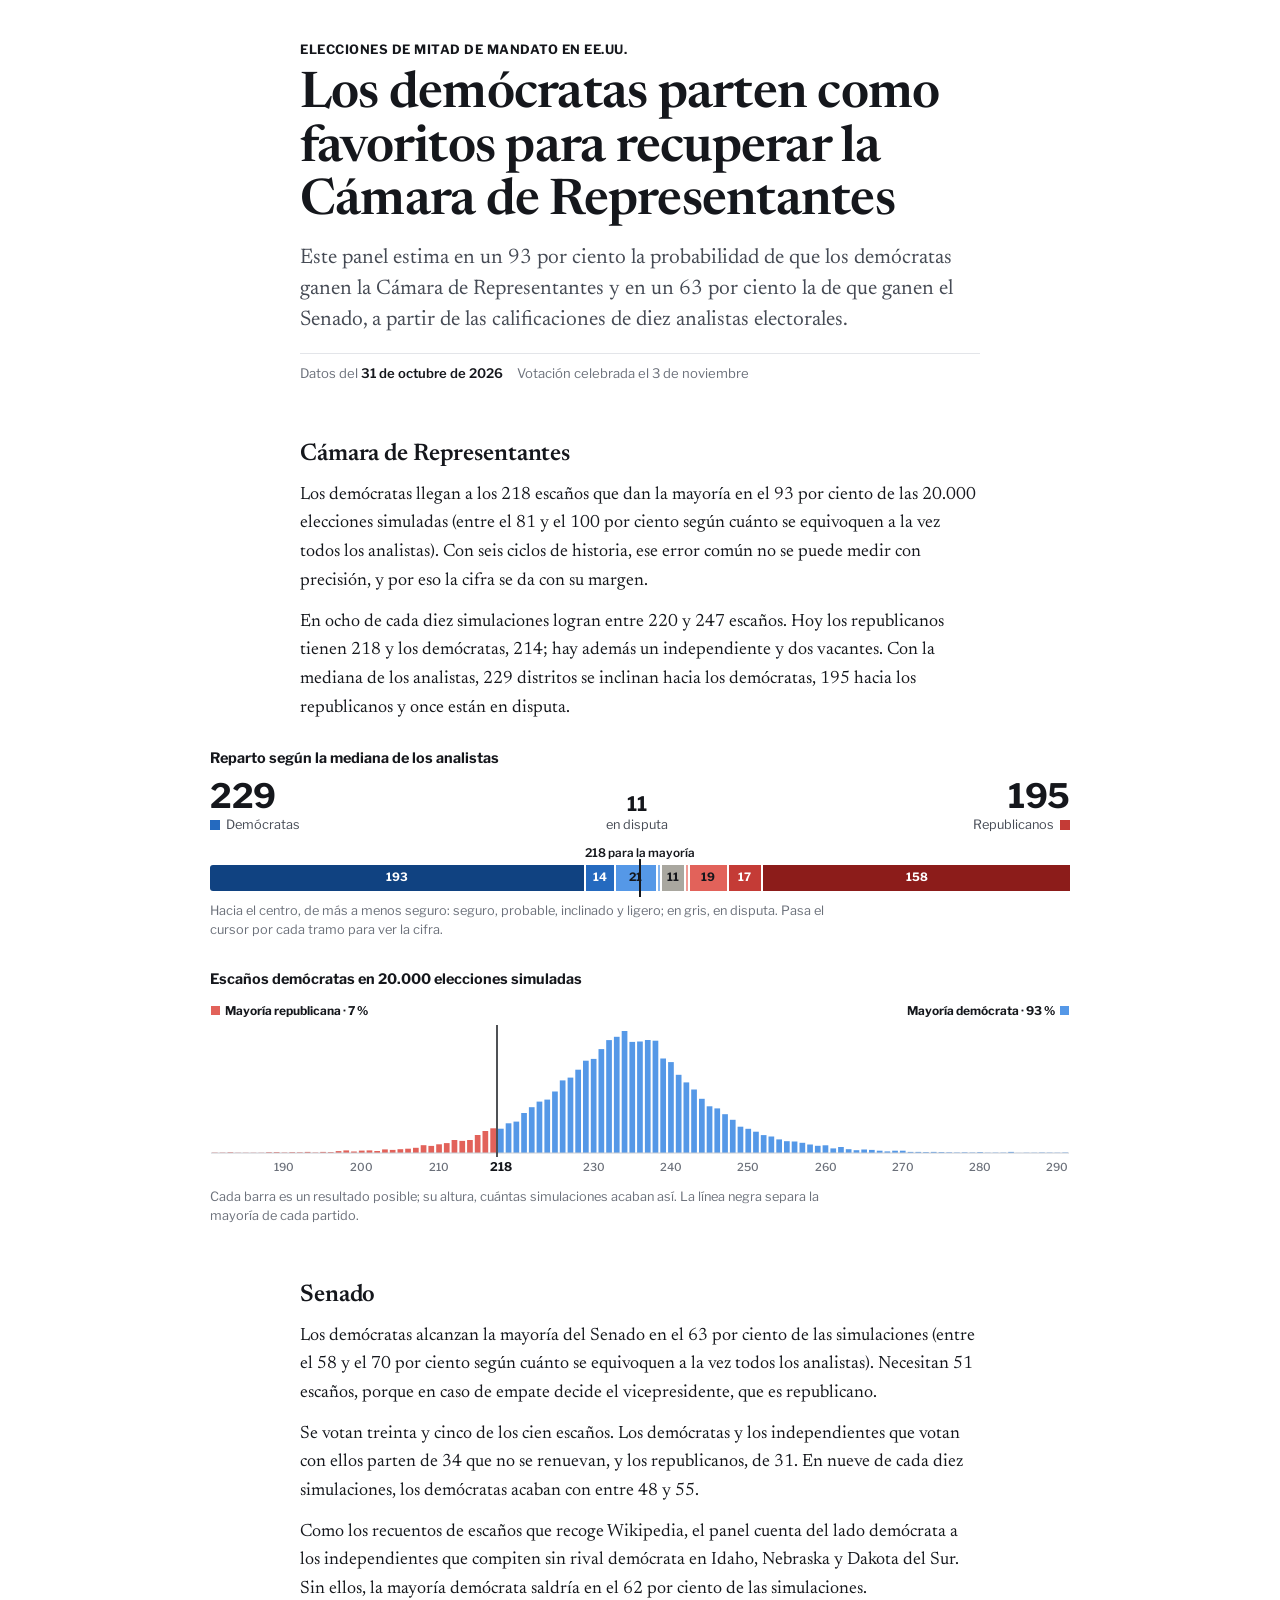
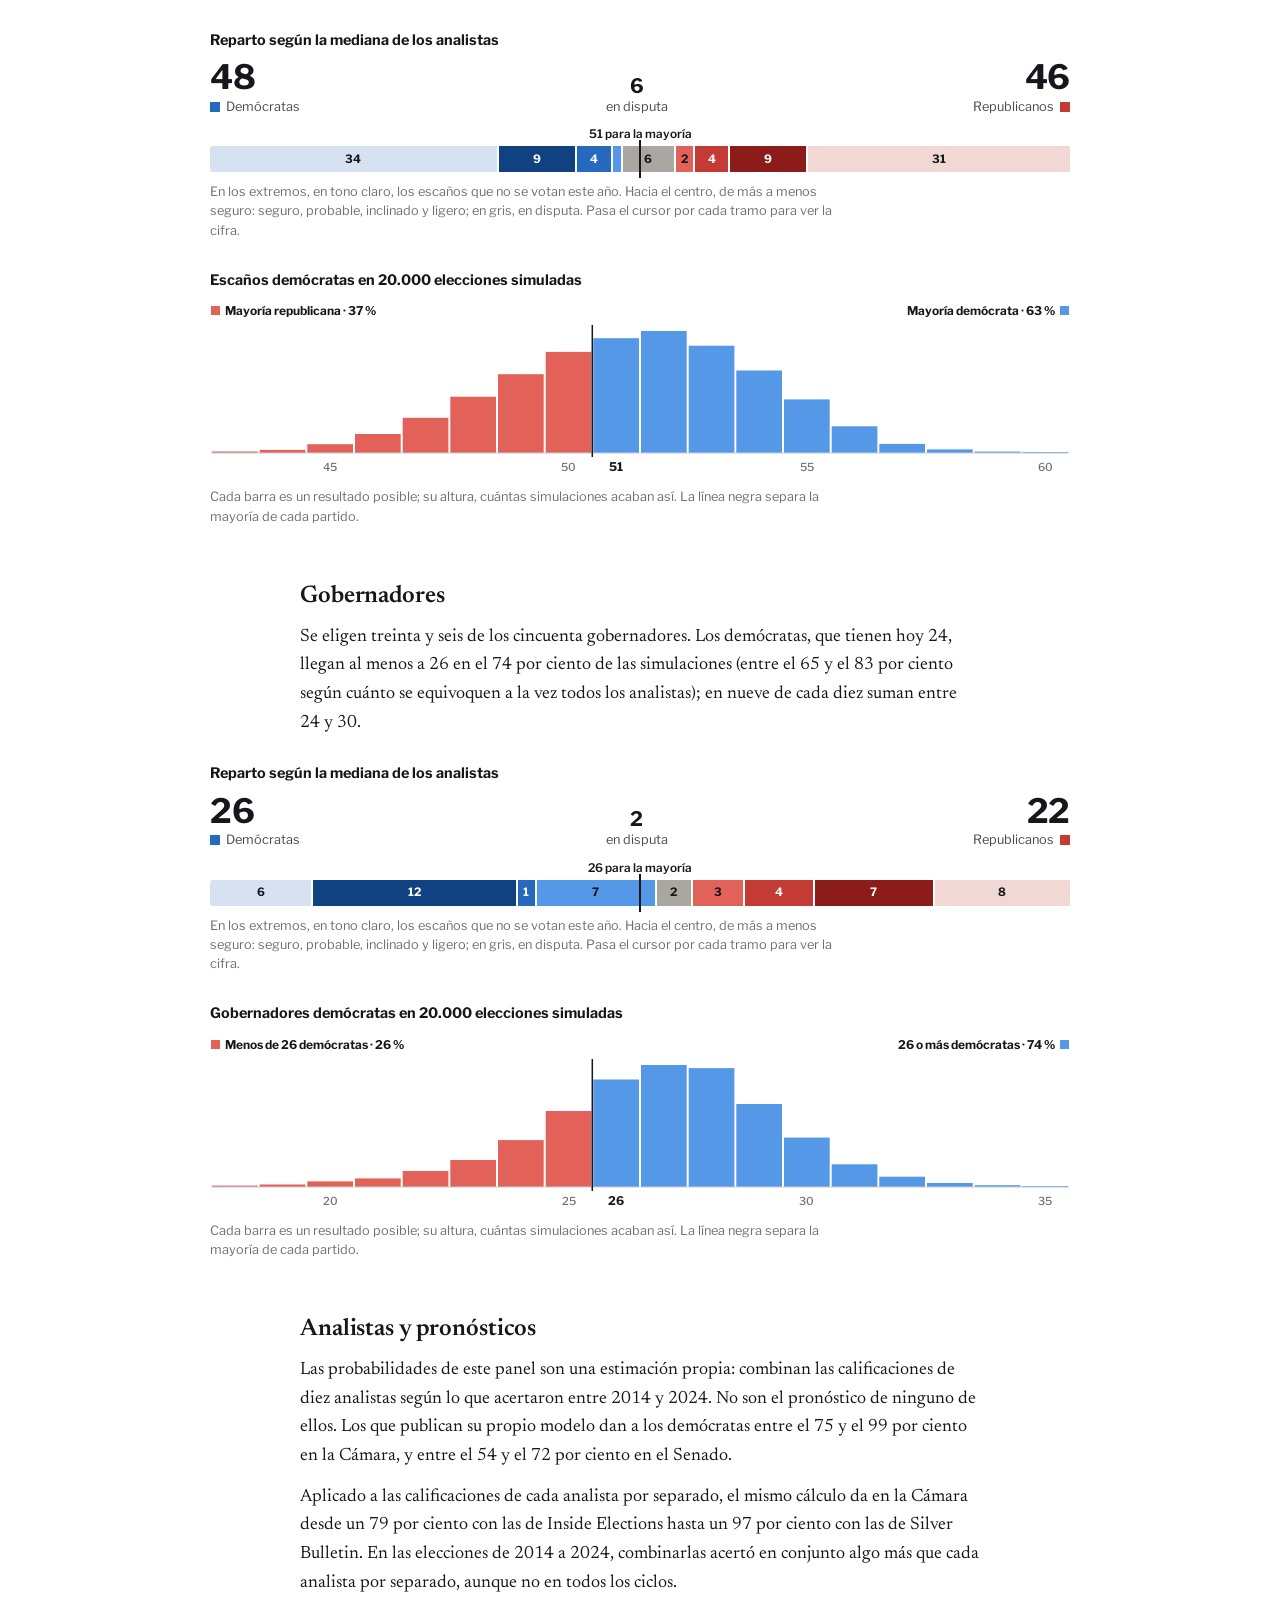
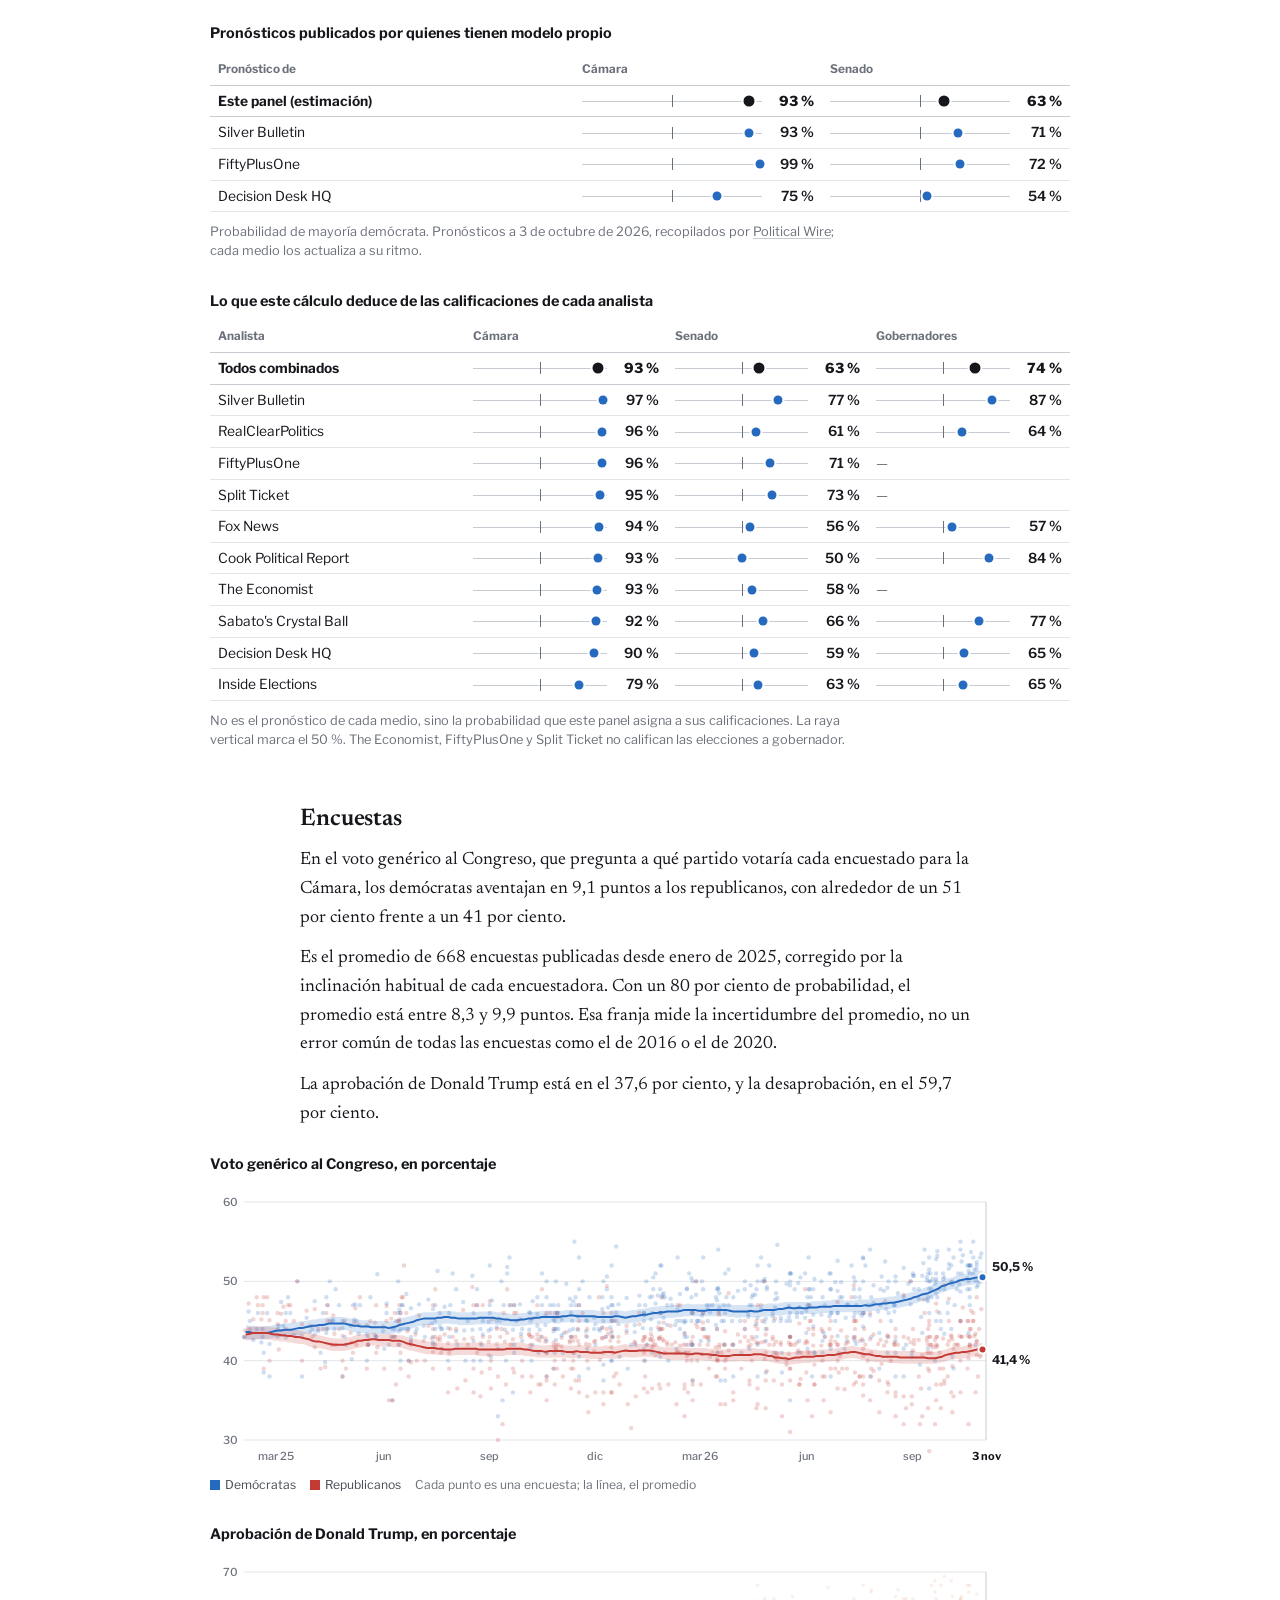
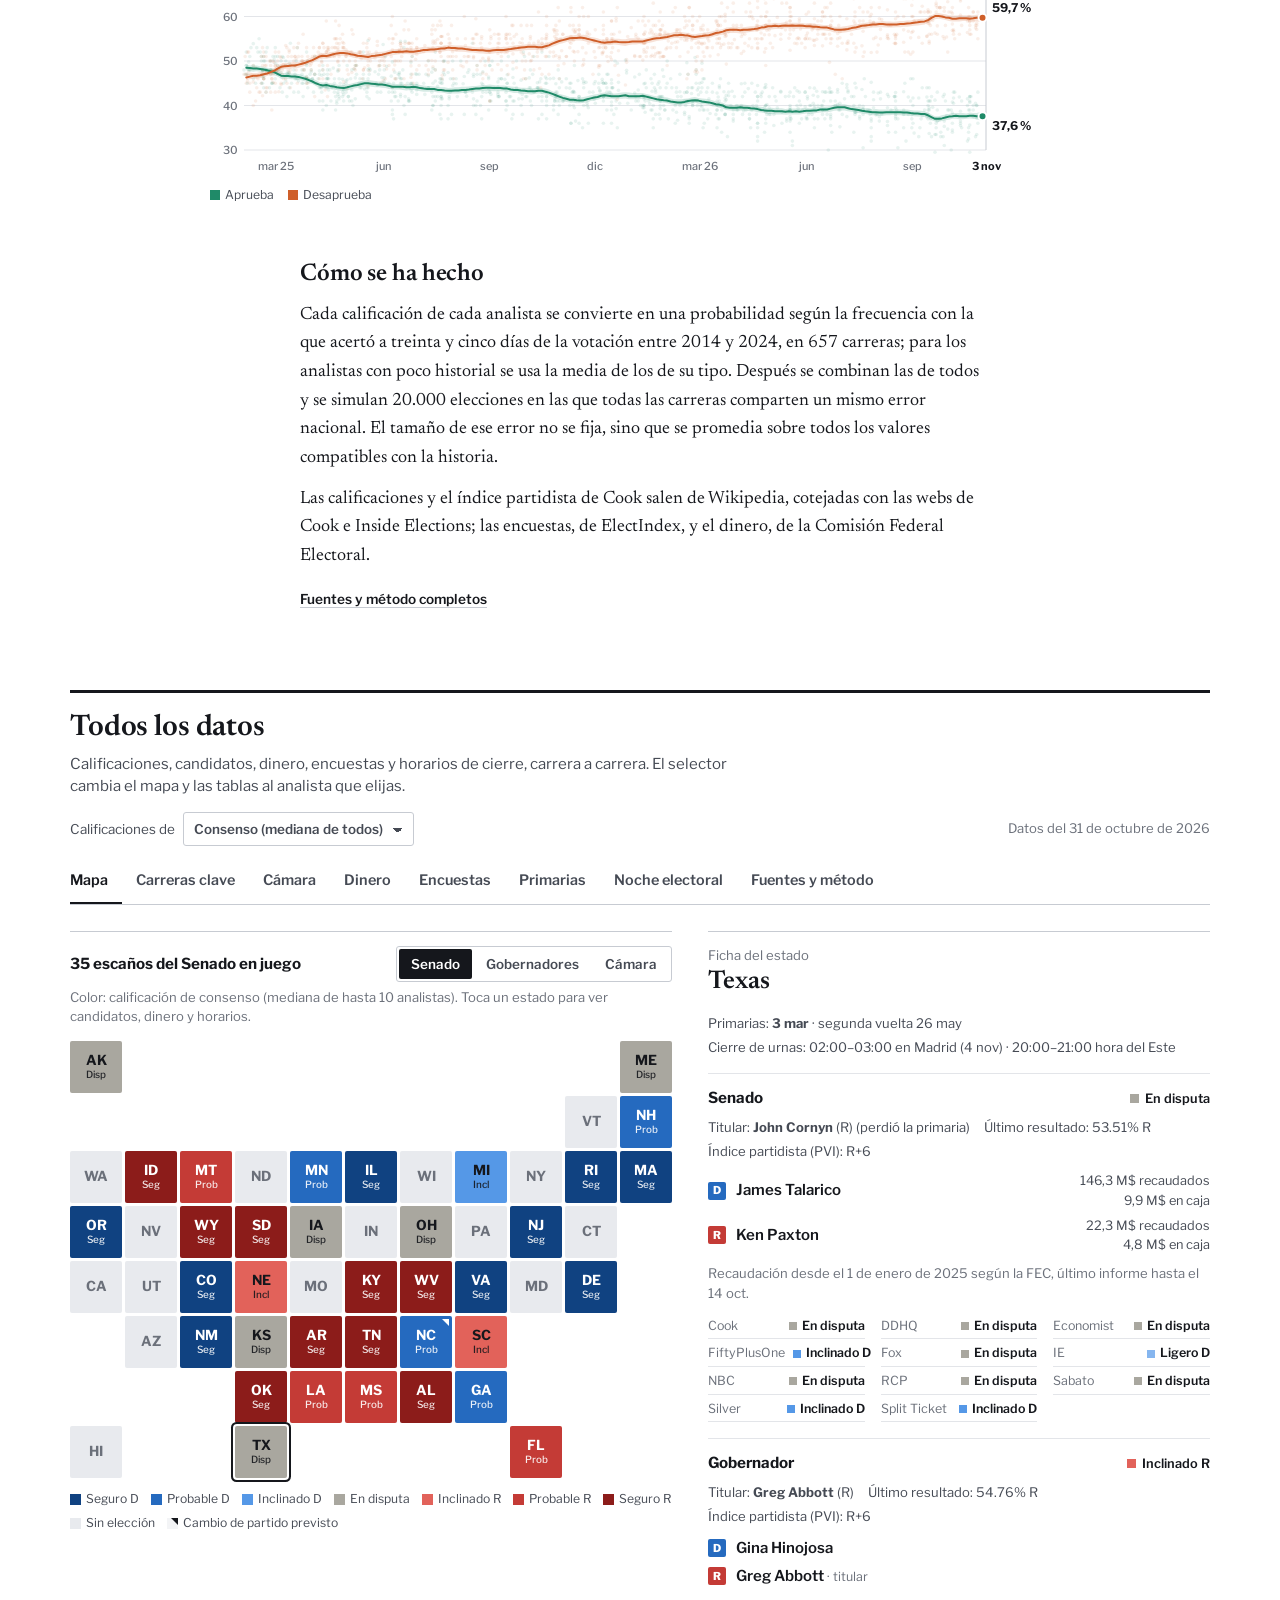
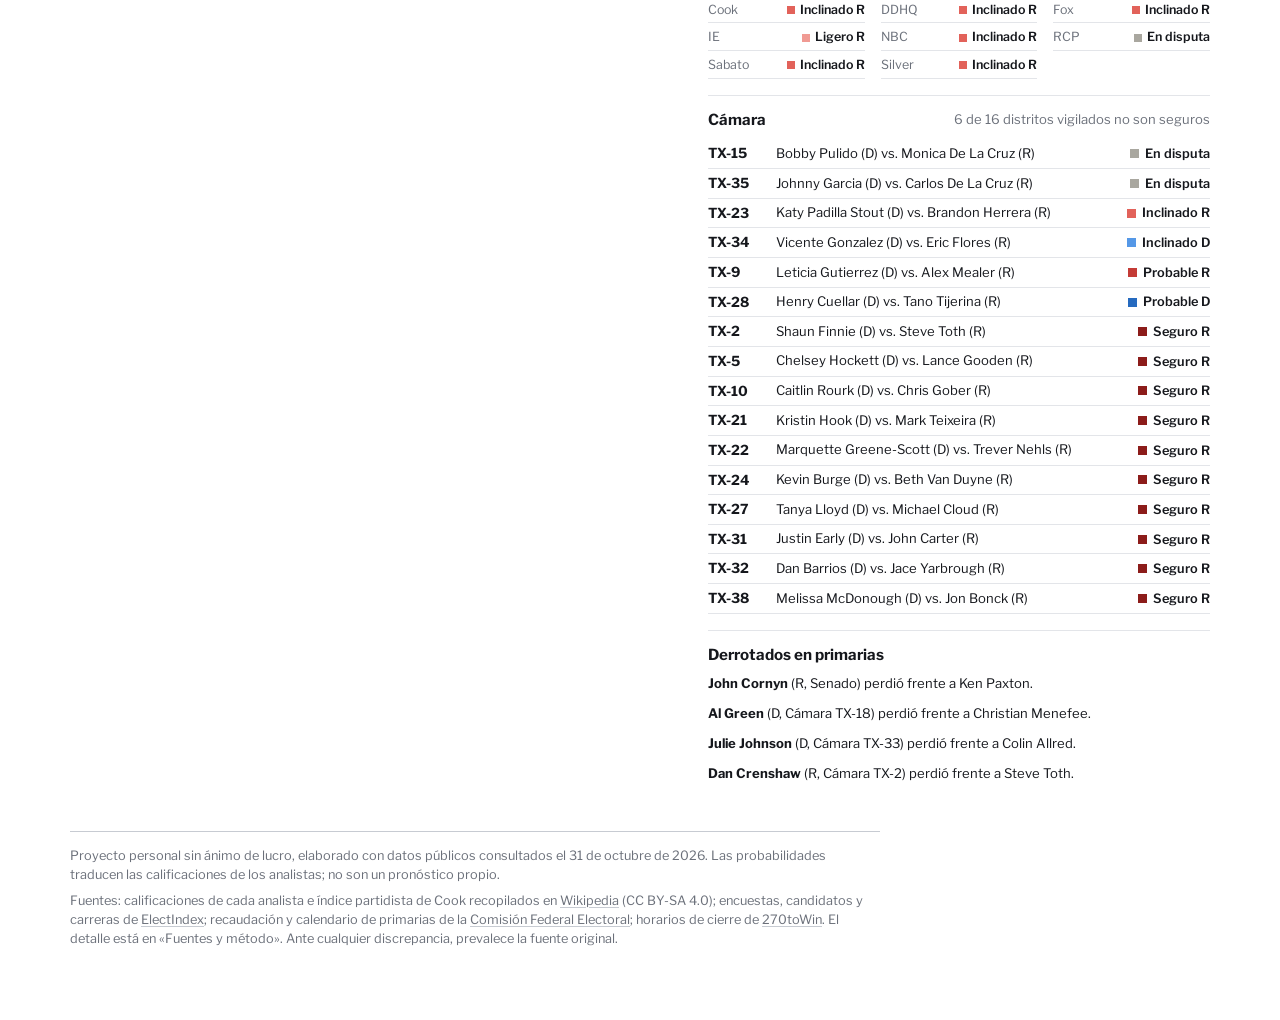
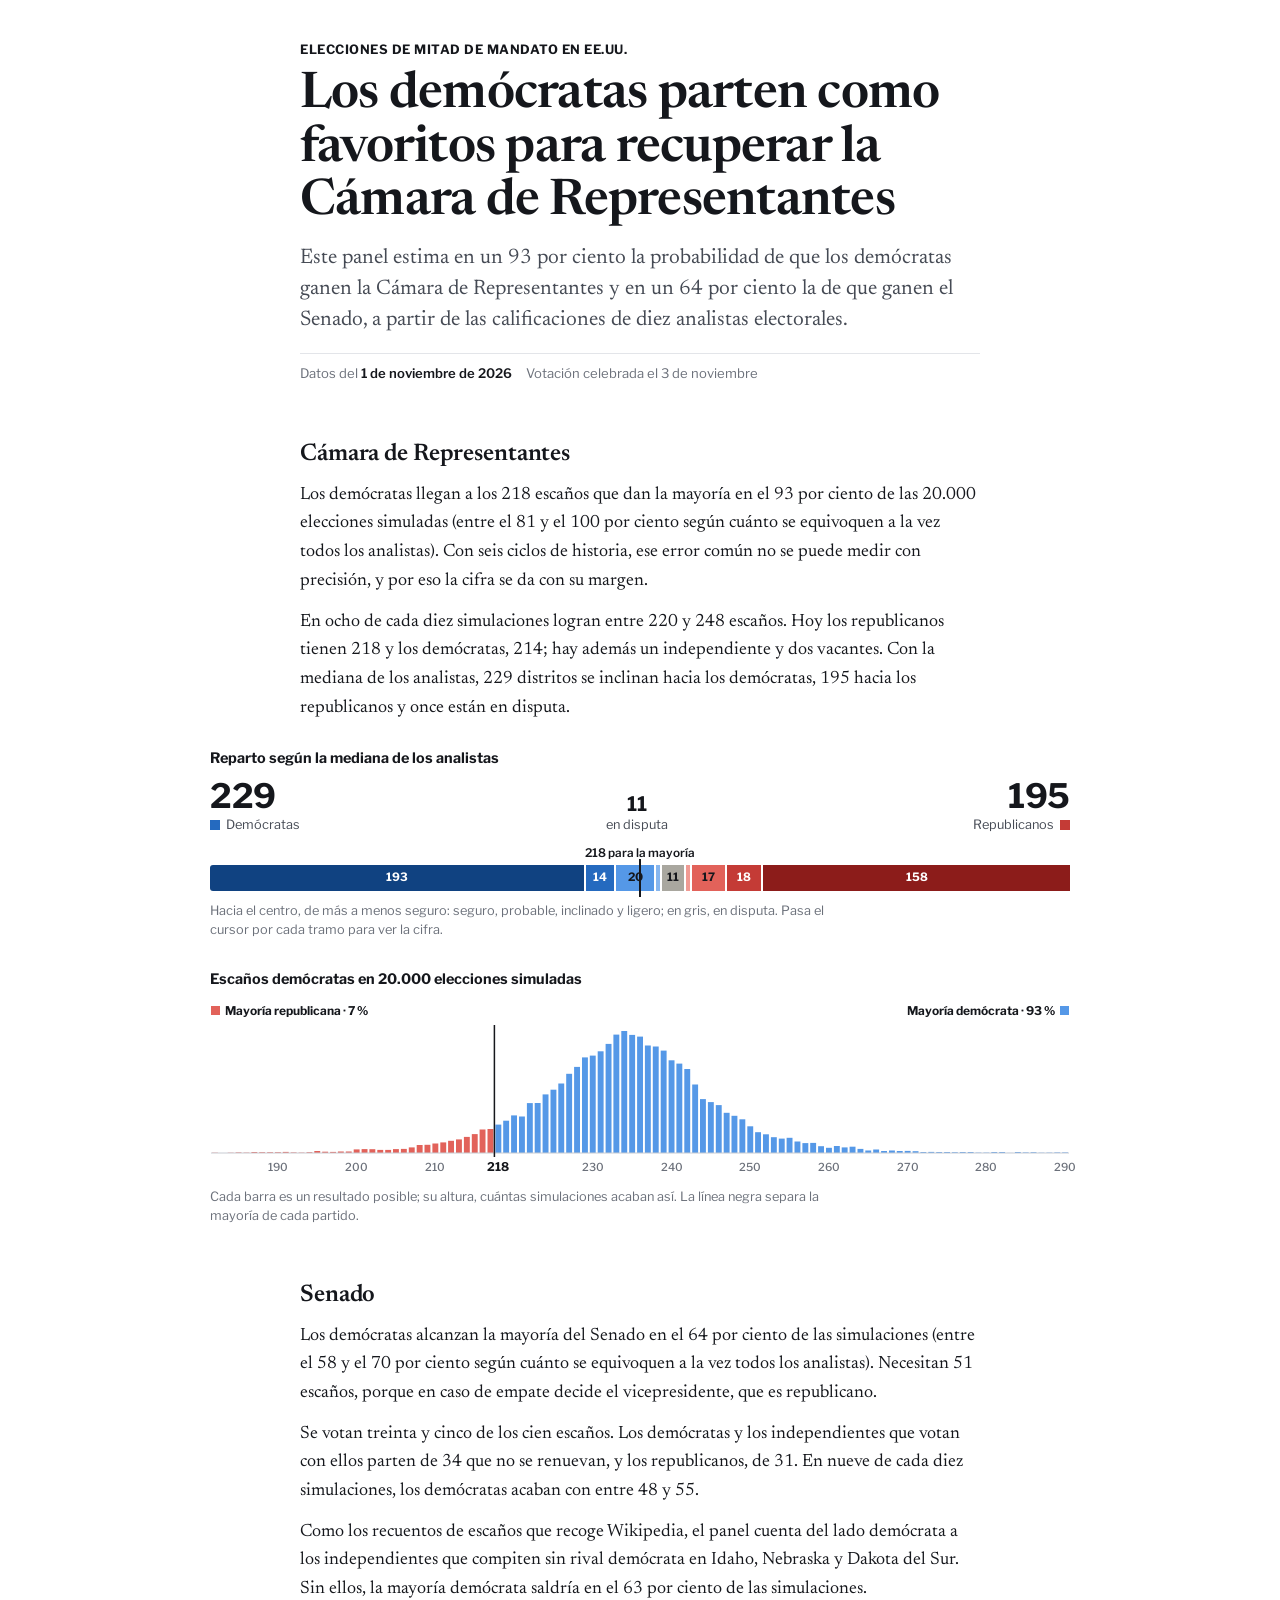
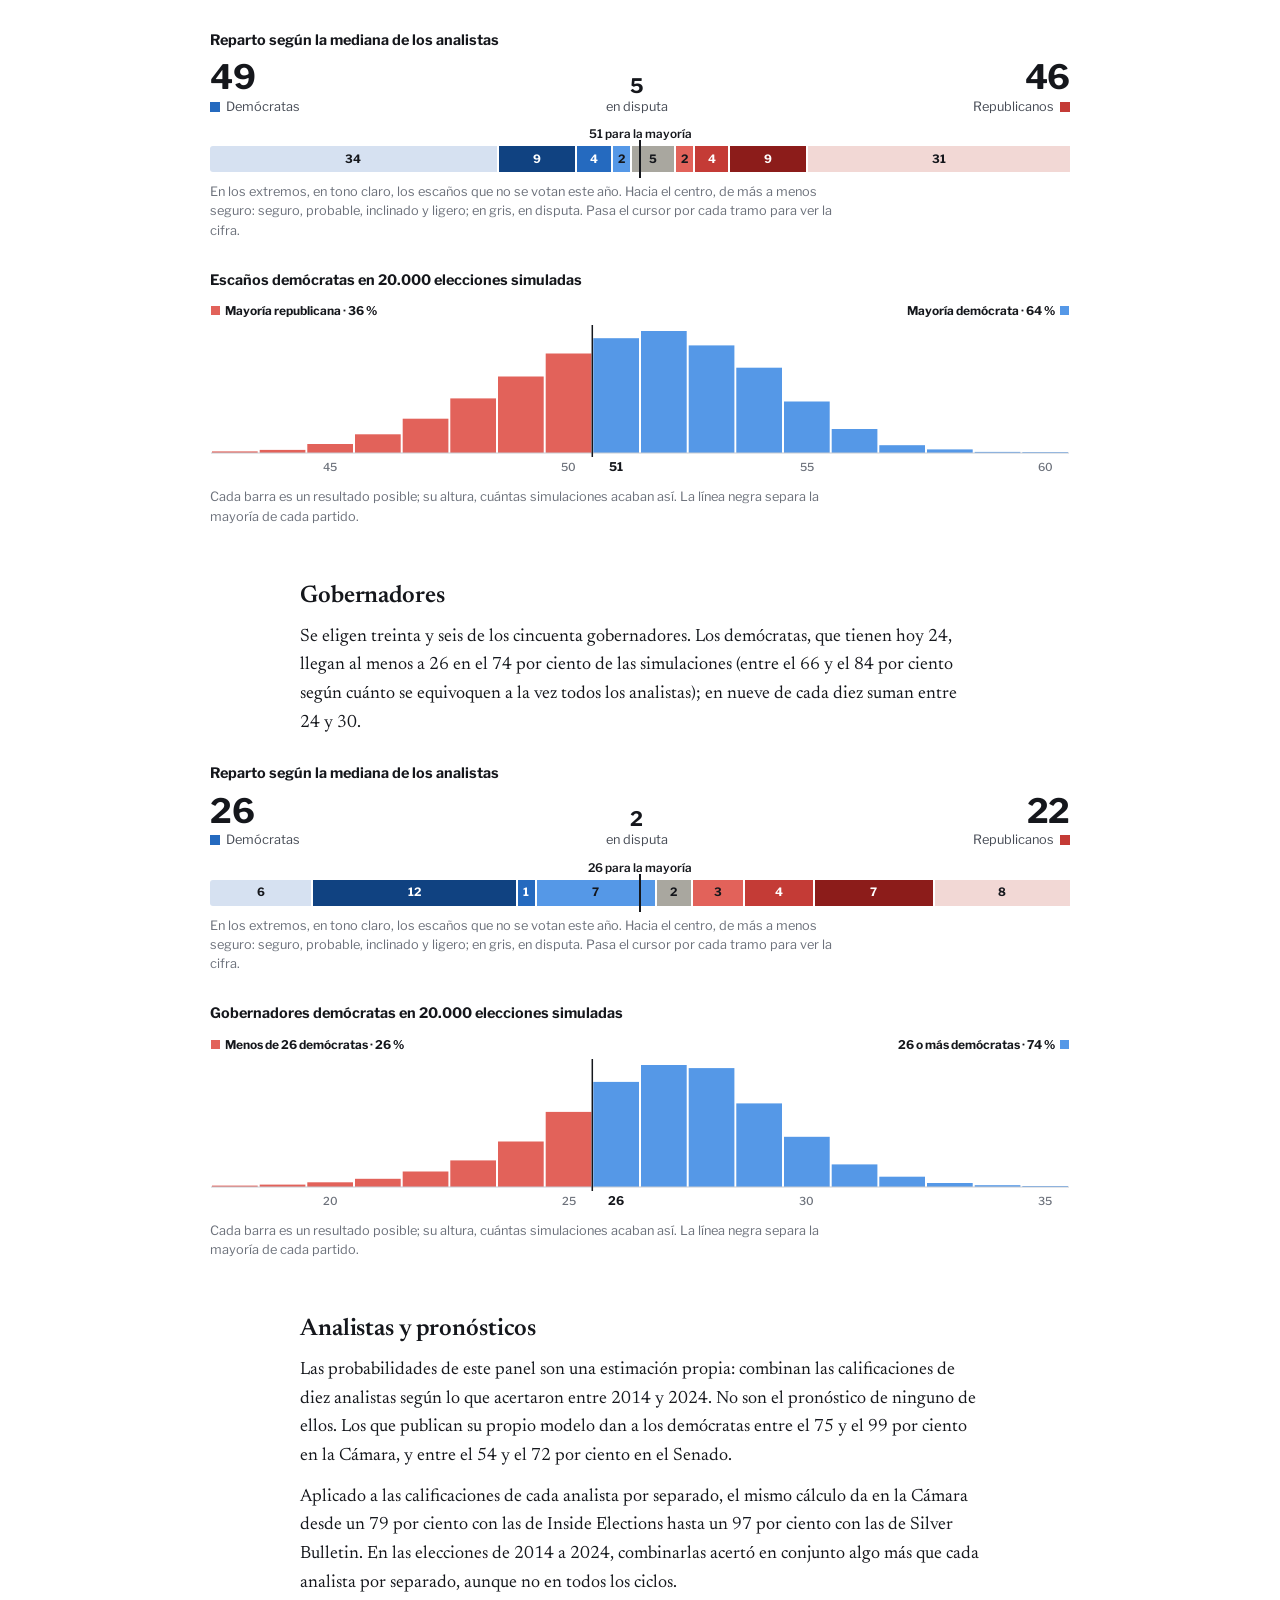
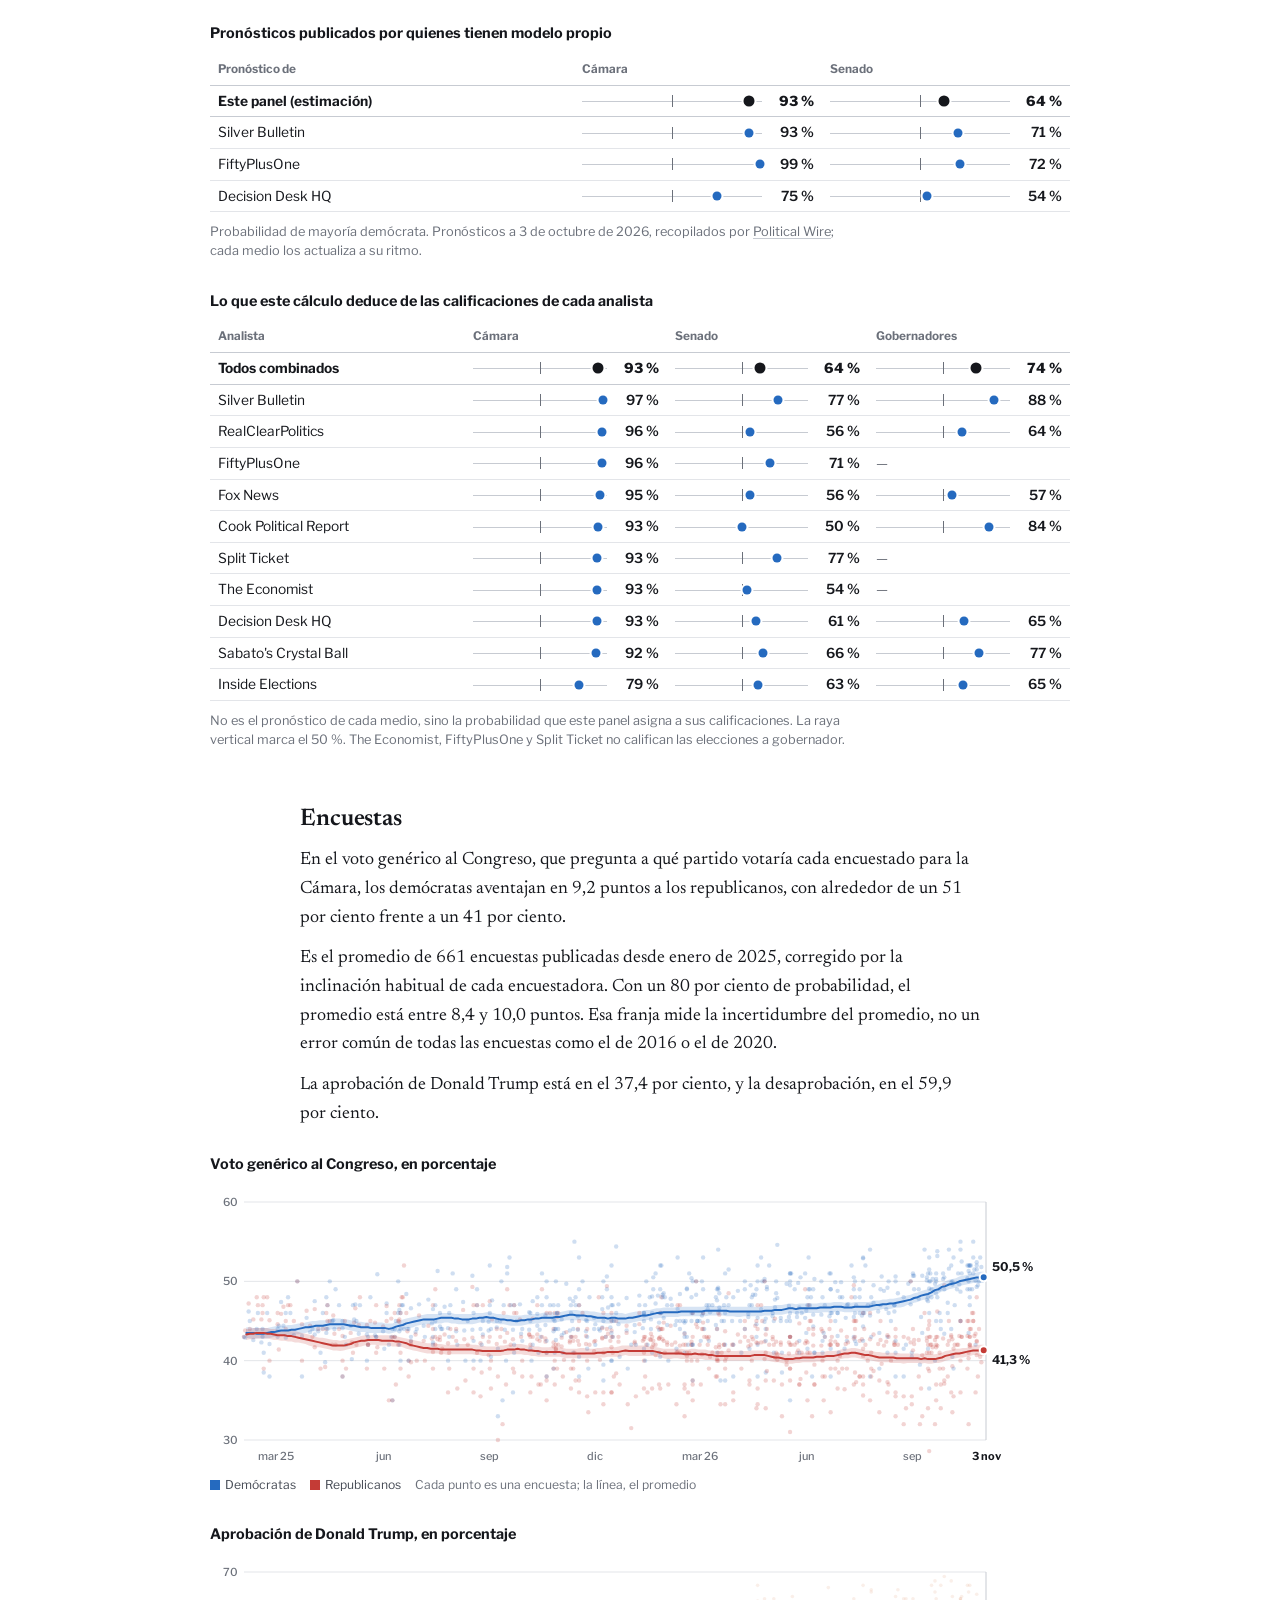
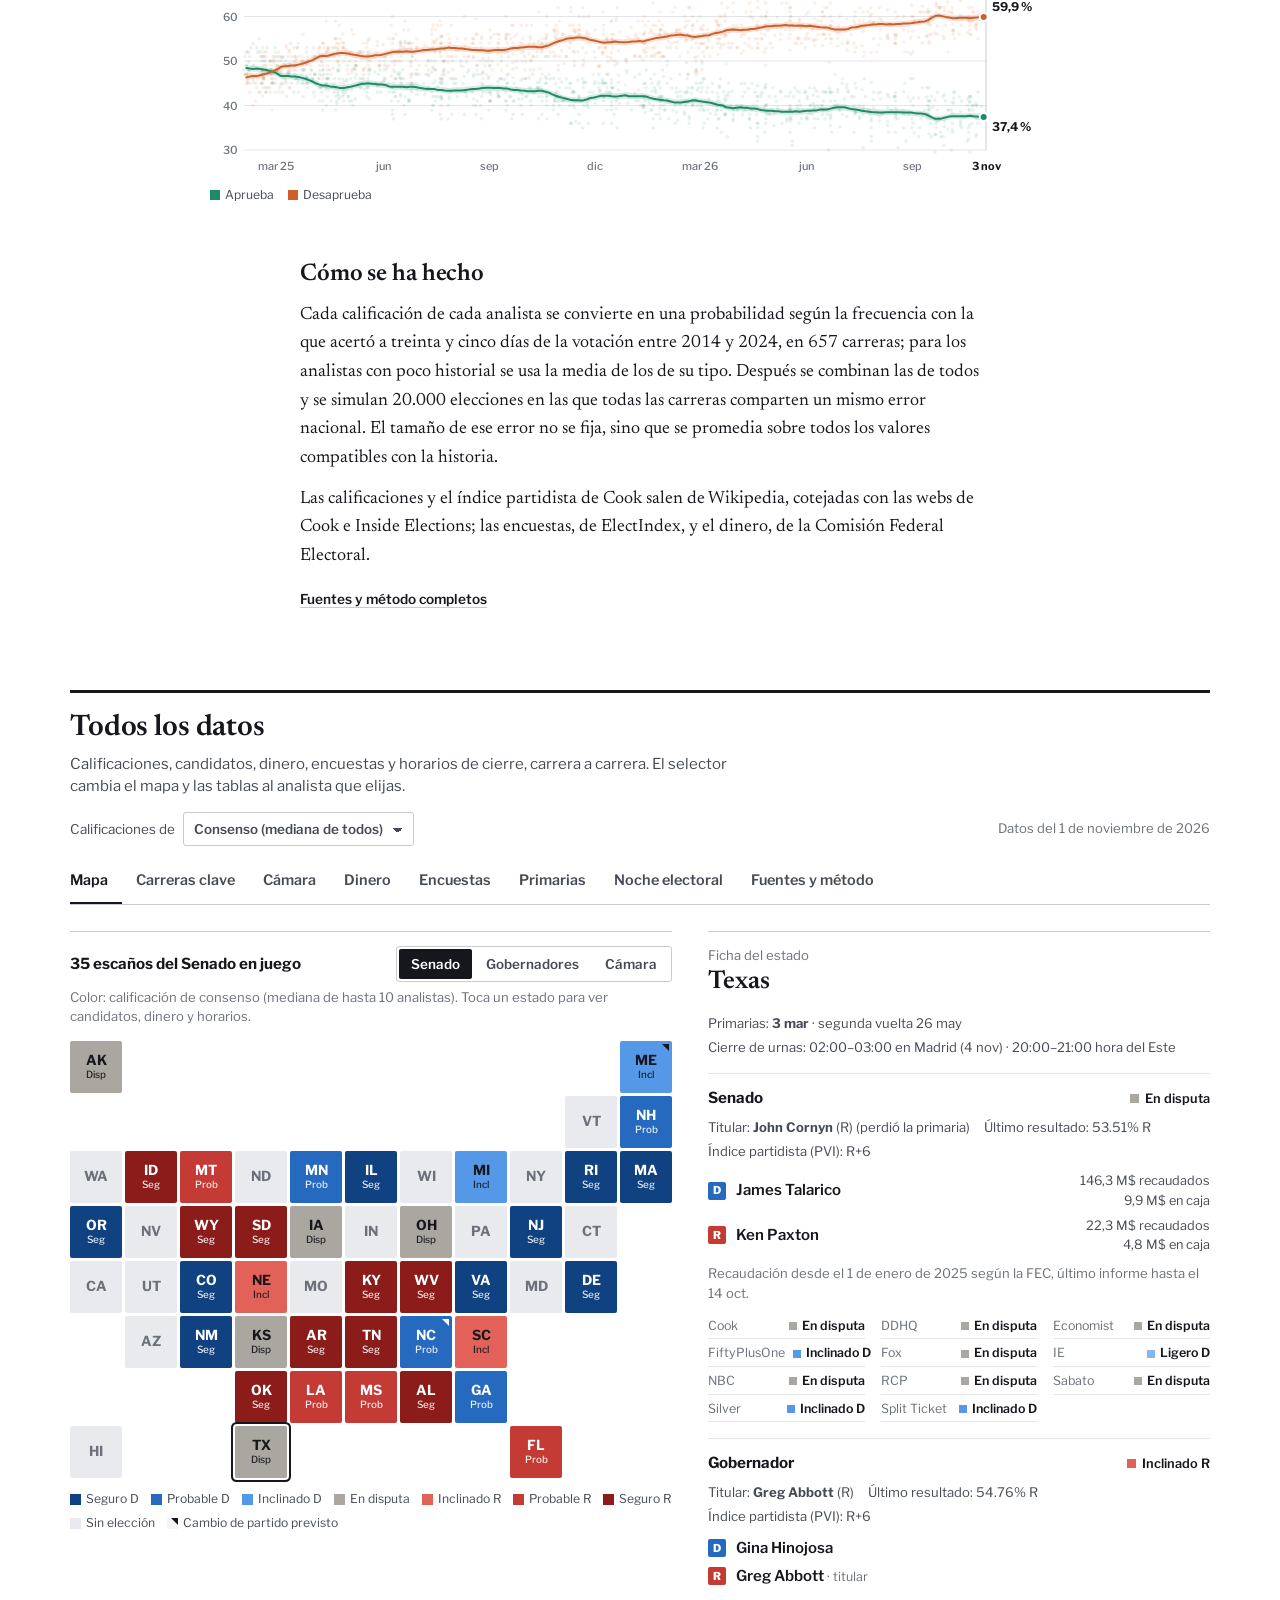
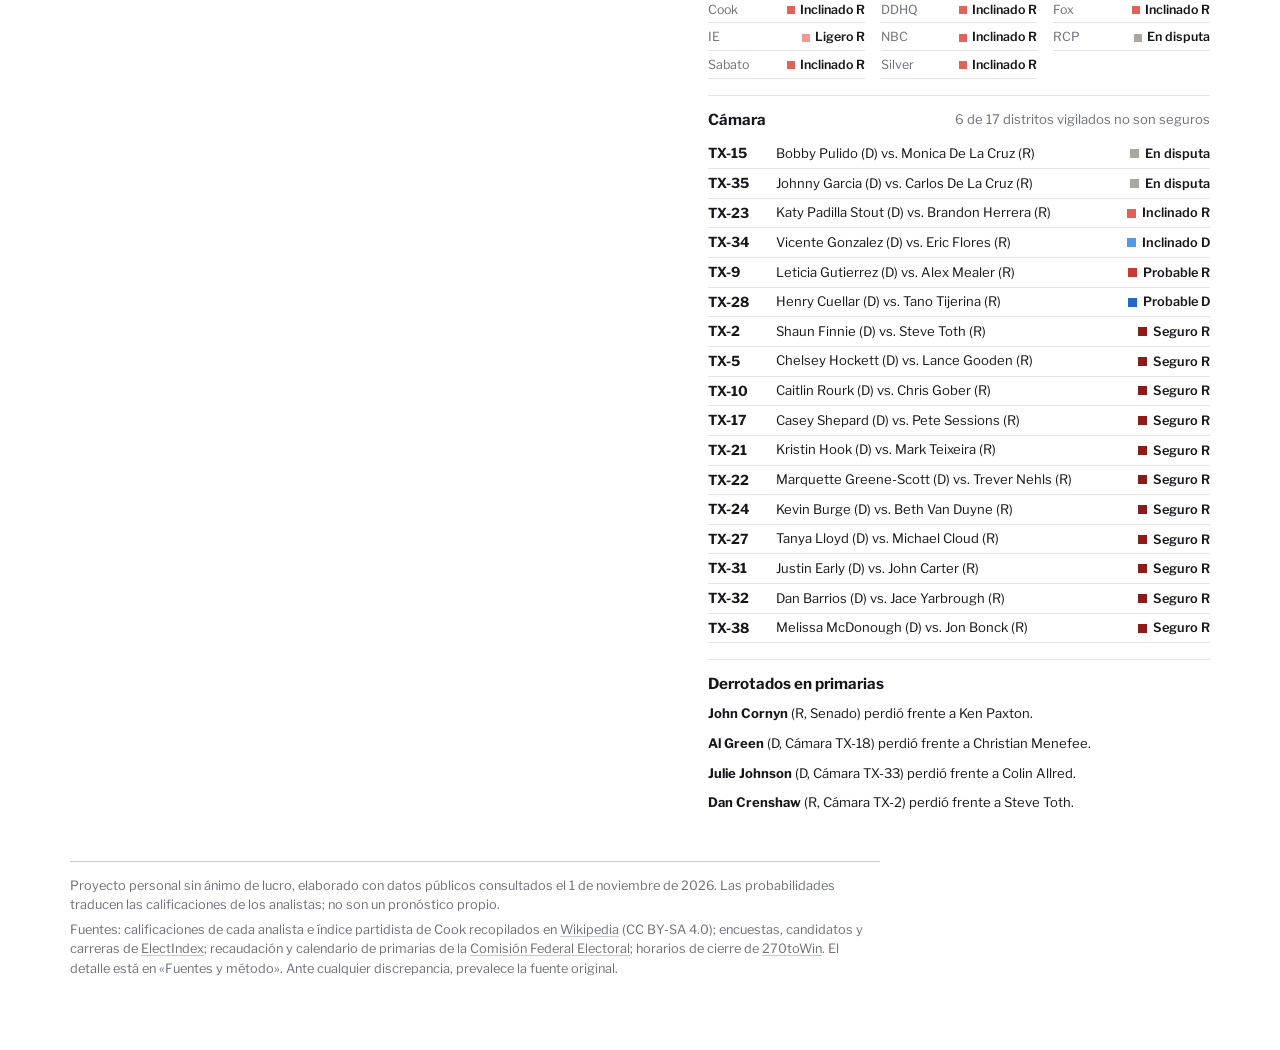
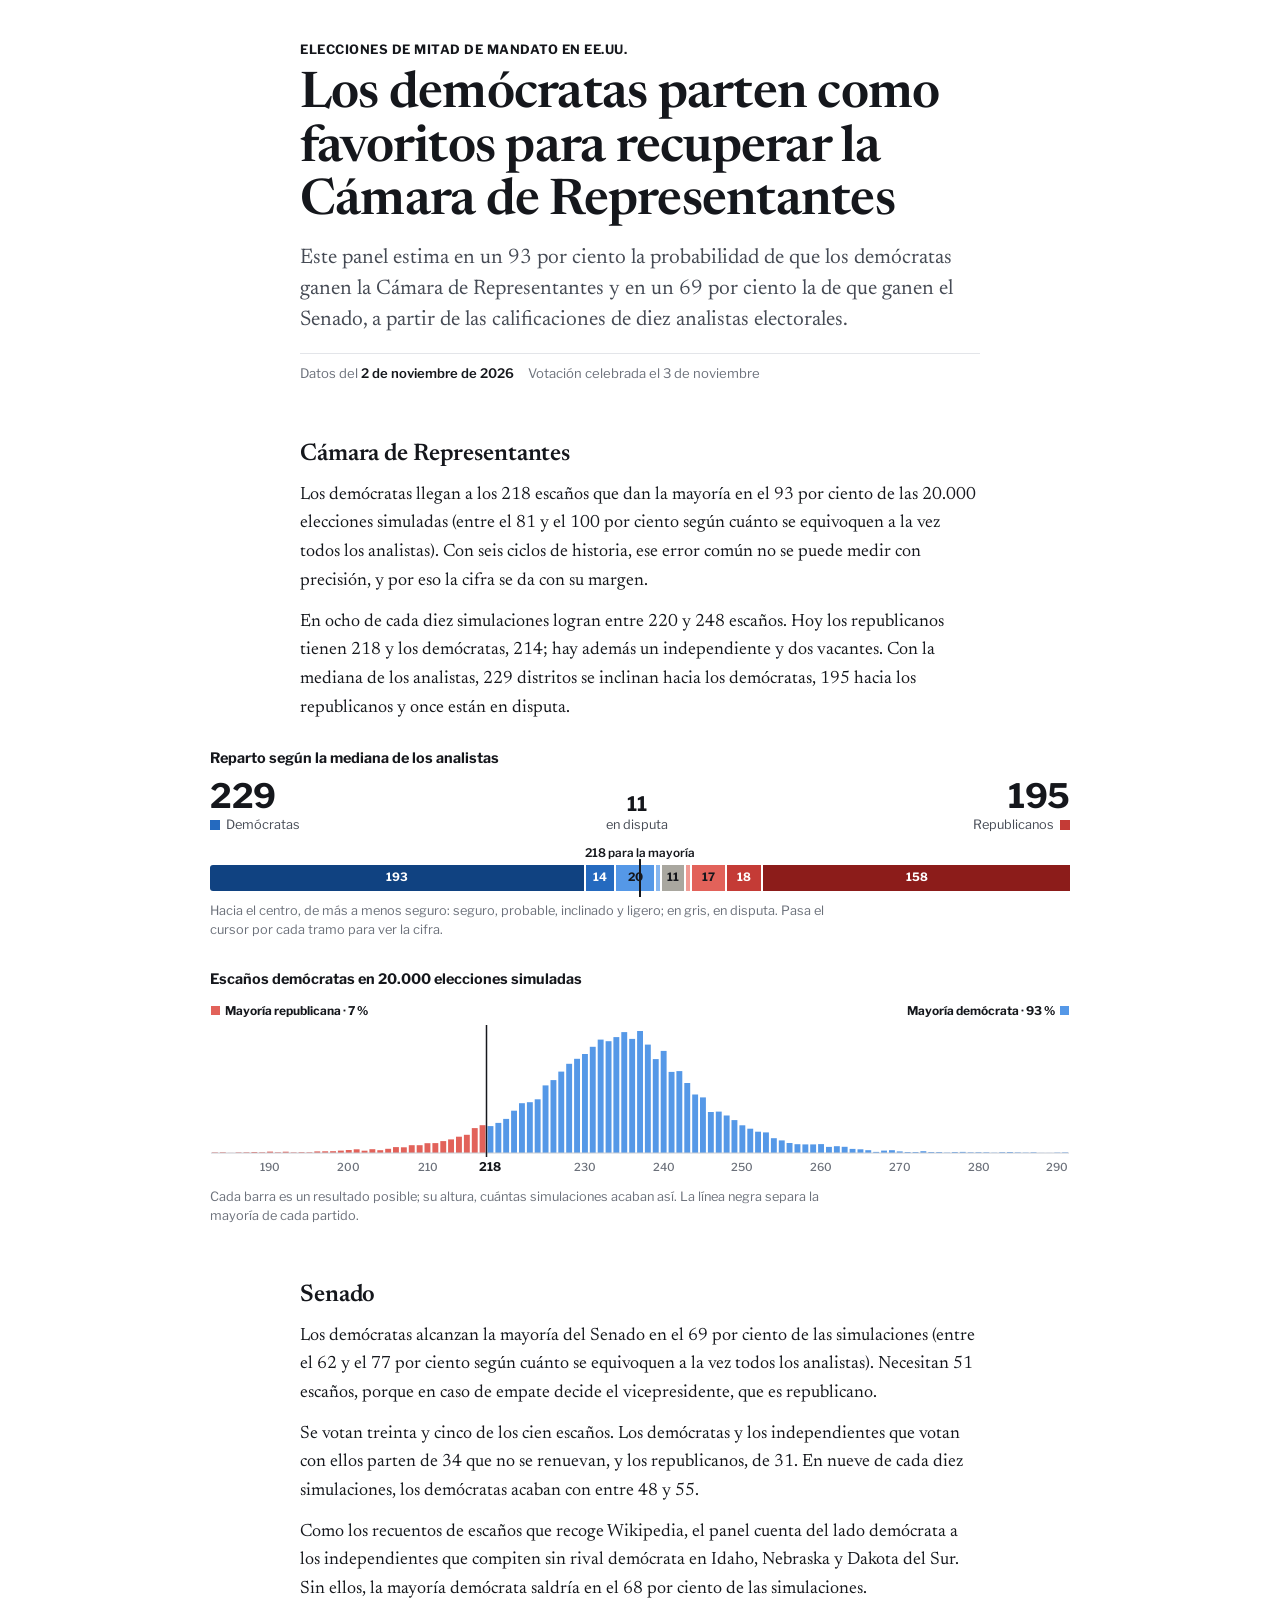
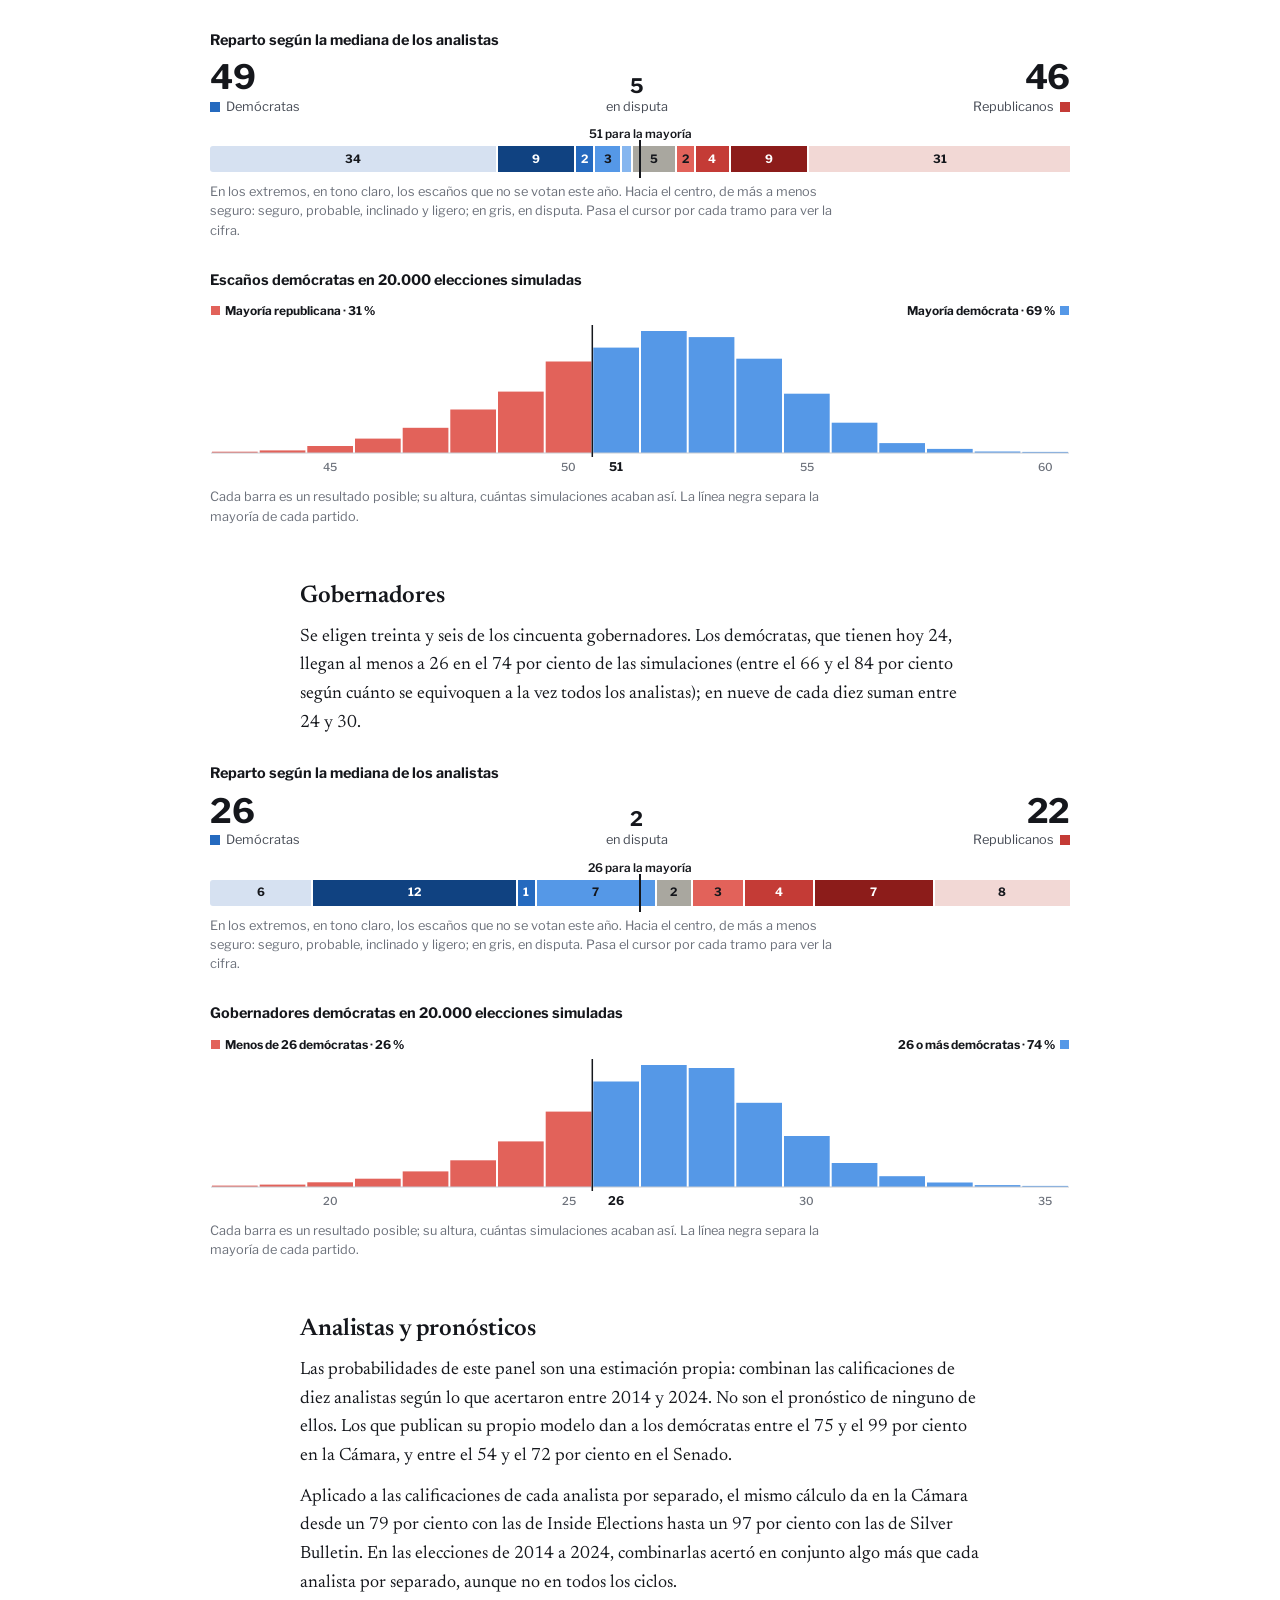
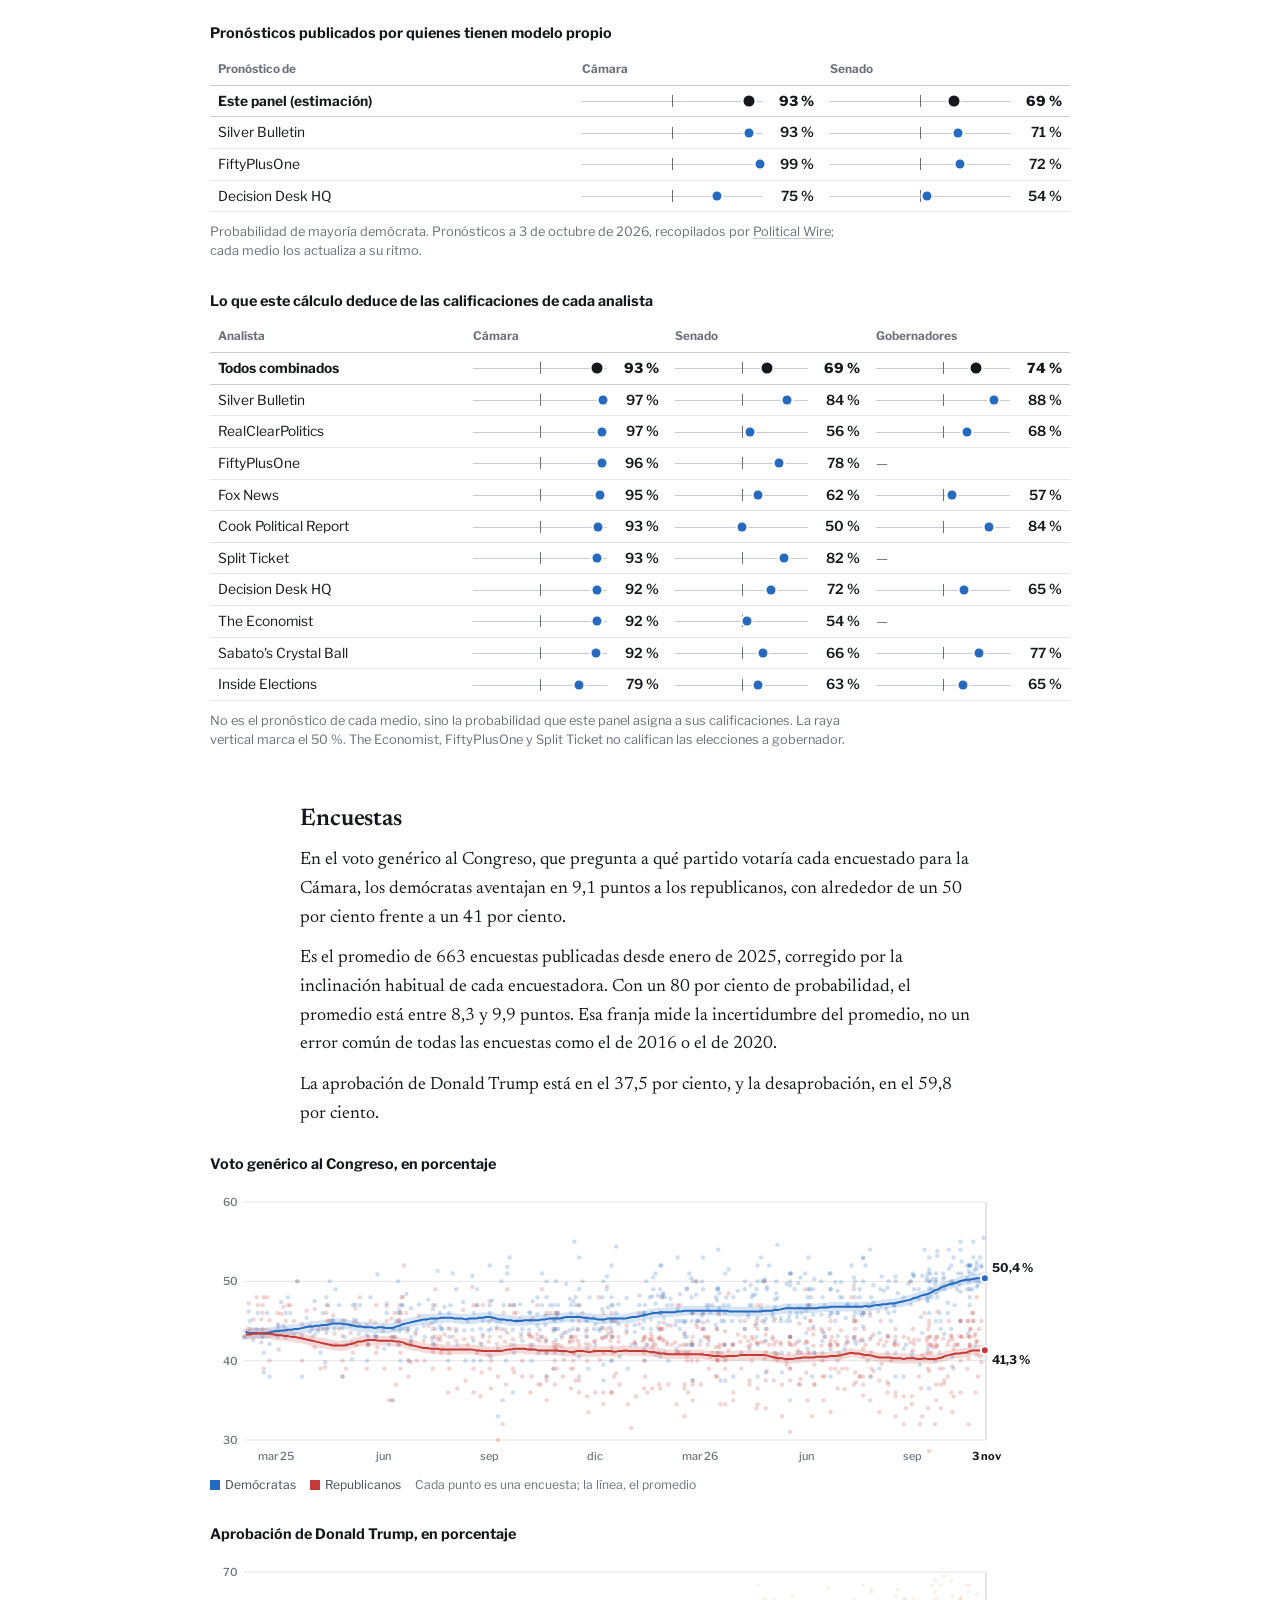
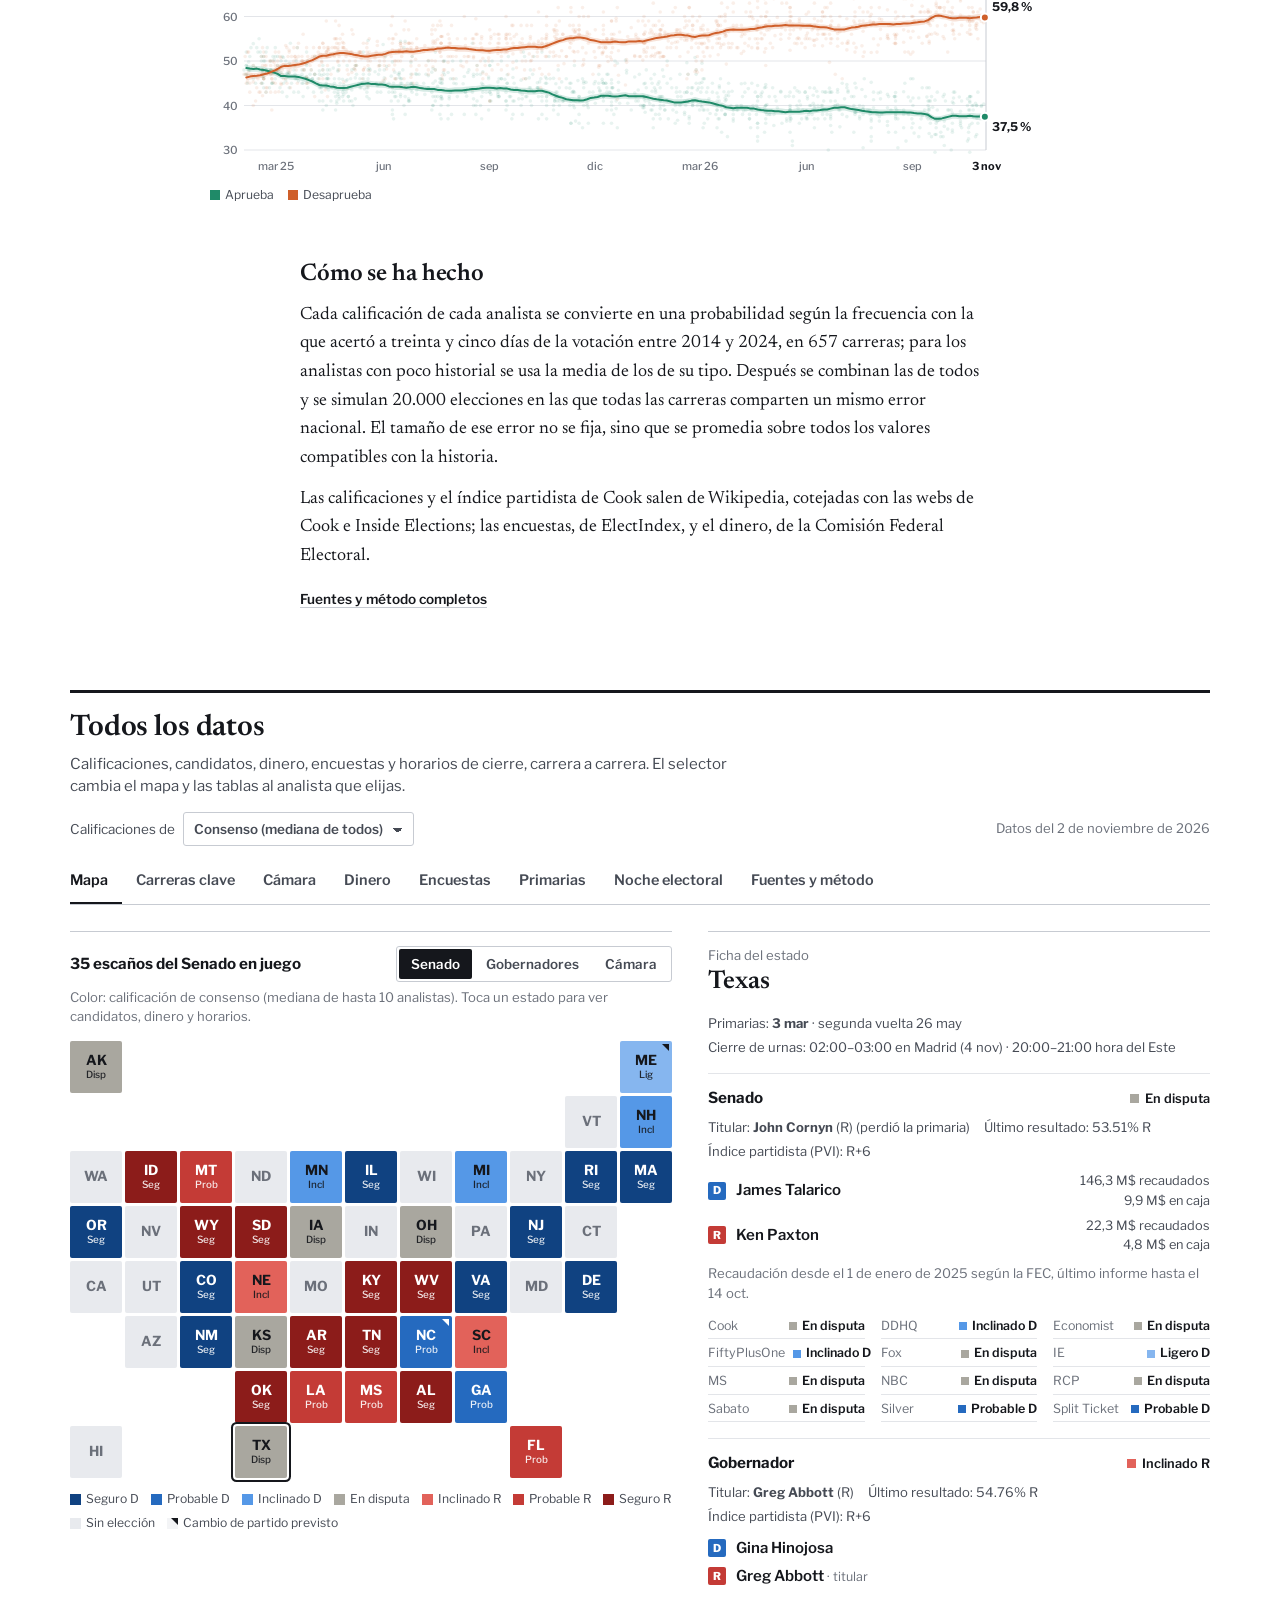
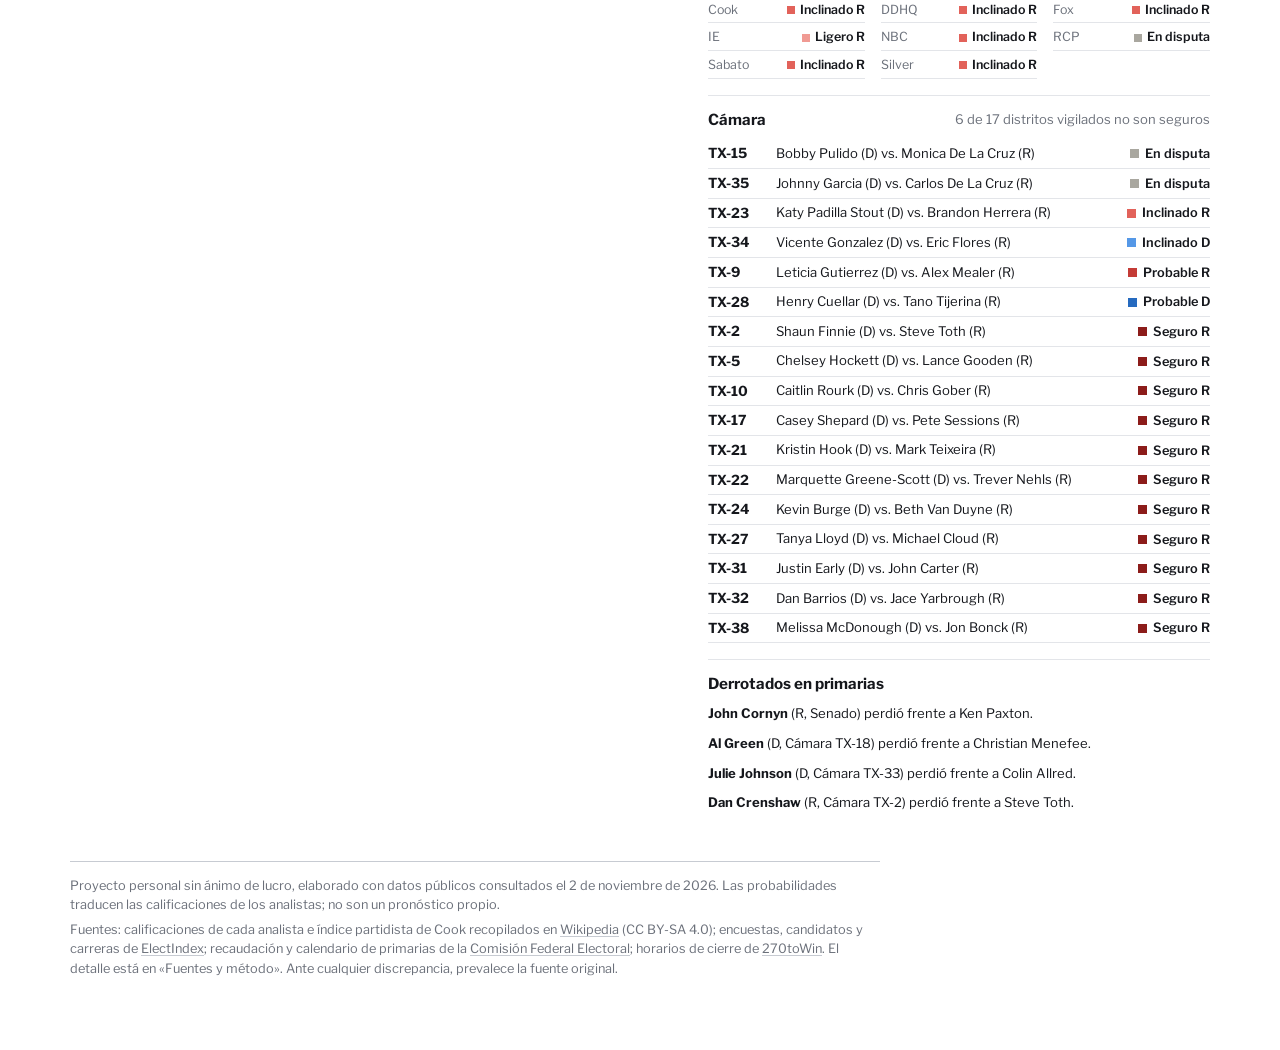
